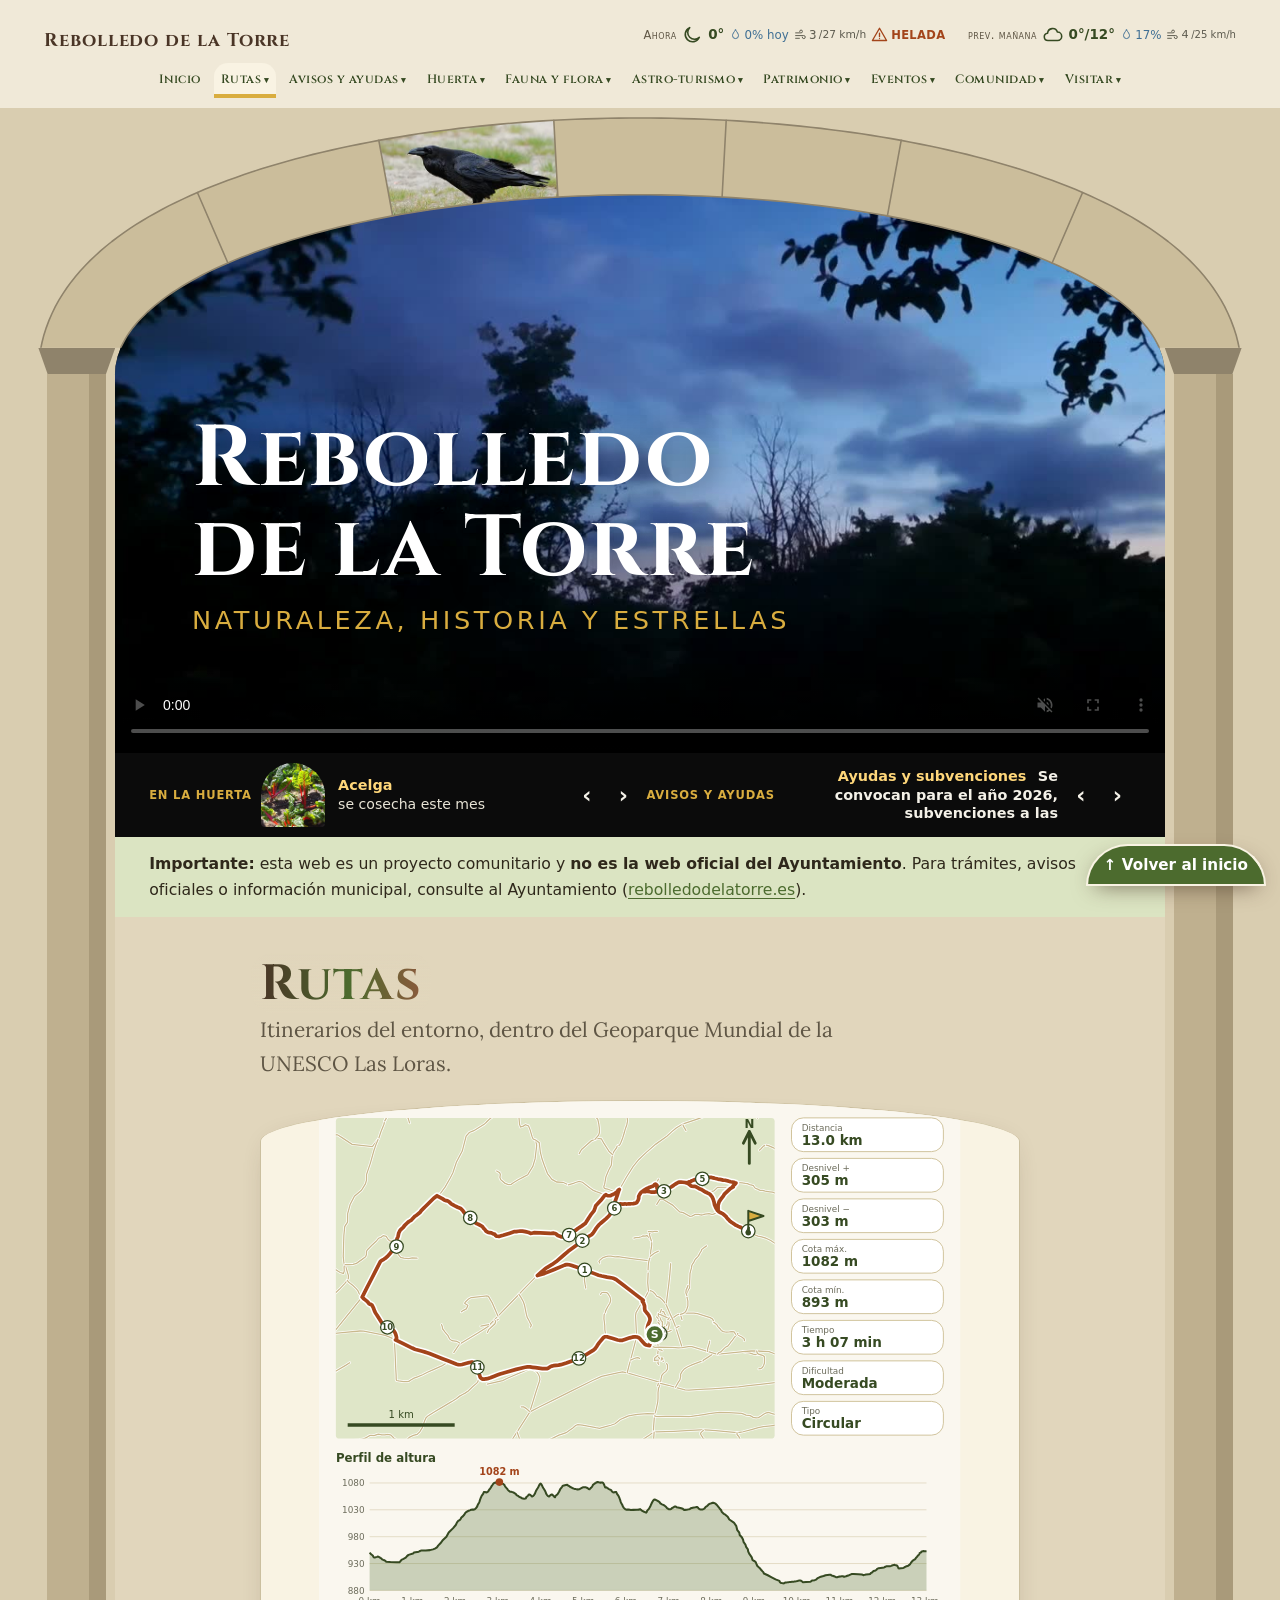
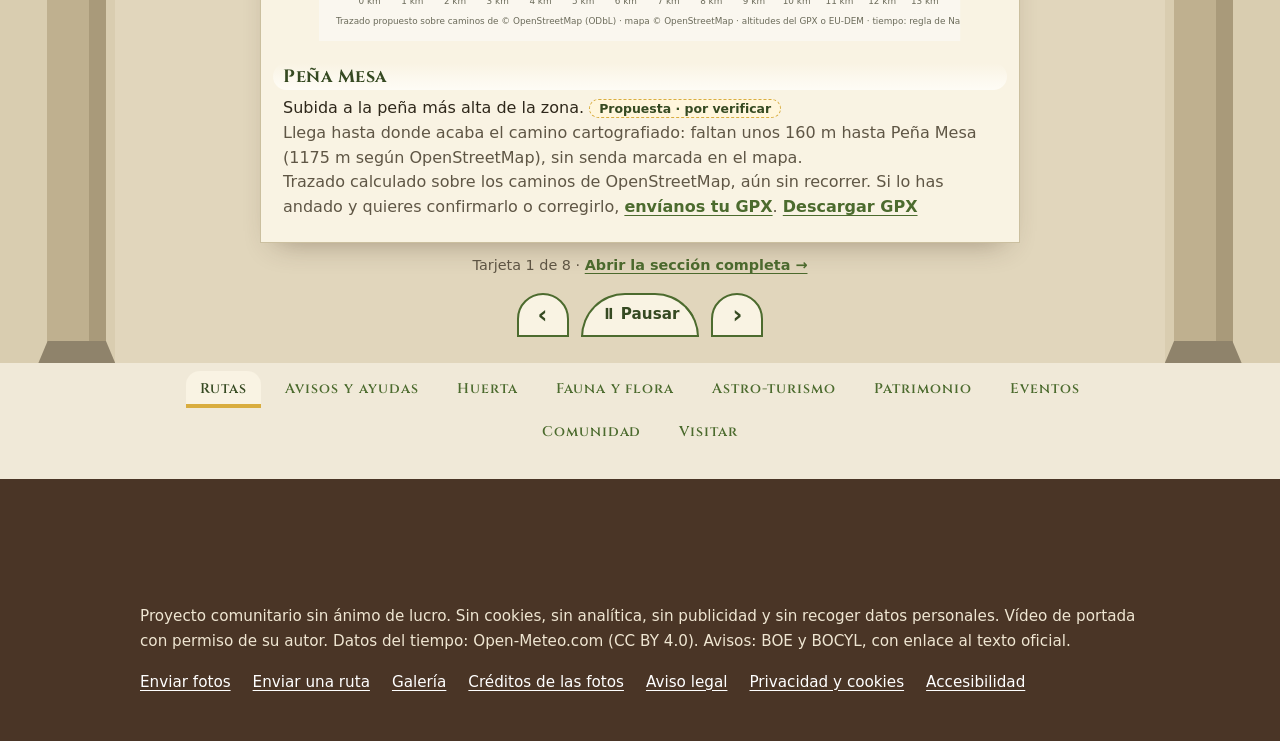
==== index.html @ a40fc3d2 "Gráficos en todas las tarjetas de Visitar (por título, no por posición) Co-Authored-By: Claude Sonne" ====
<!DOCTYPE html>
<html lang="es">
<head>
<meta charset="utf-8">
<meta name="viewport" content="width=device-width, initial-scale=1">
<title>Rebolledo de la Torre · Naturaleza, historia y estrellas</title>
<meta name="description" content="Página comunitaria no oficial sobre Rebolledo de la Torre (Burgos): rutas, cielo nocturno, patrimonio y comunidad.">
<meta name="theme-color" content="#4a3526">
<link rel="stylesheet" href="css/estilo.css">
<link rel="stylesheet" href="css/roble.css">
</head>
<body>
<a class="salto" href="#contenido">Saltar al contenido</a>
<svg class="rama-fondo" viewBox="0 0 120 1000" preserveAspectRatio="none" aria-hidden="true" focusable="false"><path class="tallo" pathLength="1" d="M70 1000C96 930 40 880 66 820S104 720 62 650 28 560 70 480 96 380 56 300 38 210 74 140 80 60 62 0"/><path class="ramita r1" pathLength="1" d="M64 830C40 810 22 812 8 790"/><path class="ramita r2" pathLength="1" d="M70 480C94 462 108 466 118 444"/><path class="ramita r3" pathLength="1" d="M56 300C34 288 22 292 10 270"/><path class="ramita r4" pathLength="1" d="M74 140C94 126 106 132 116 112"/></svg>
<header class="barra">
  <a class="marca" href="#inicio">Rebolledo de la Torre</a><div class="tiempo-cab"><span class="t-ahora" hidden></span><span class="t-manana" hidden></span></div>
  <nav class="navtop" aria-label="Secciones"><a href="#inicio" data-sec="inicio">Inicio</a><details class="menu" name="menu"><summary data-sec="rutas">Rutas</summary><div class="sub"><a class="todo" href="#rutas">Ver toda la sección</a><a href="#rutas-1">Peña Mesa</a><a href="#rutas-2">Cruz de Valdeverano</a><a href="#rutas-3">Mirador del norte</a><a href="#rutas-4">Aporta tu ruta</a><a href="#rutas-5">Las Fuerzas de la Tierra</a><a href="#rutas-6">Las Tuerces y la Horadada</a><a href="#rutas-7">Valdelucio y las Loras</a><a href="#rutas-8">Circuito románico</a></div></details><details class="menu" name="menu"><summary data-sec="avisos">Avisos y ayudas</summary><div class="sub"><a class="todo" href="#avisos">Ver toda la sección</a><a href="#avisos-1">Cómo funciona esta sección</a><a href="#avisos-2">Se convocan para el año 2026, subvenciones a las organizaciones…</a><a href="#avisos-3">Sale a información pública un proyecto de parque eólico «Lindero» en la…</a><a href="#avisos-4">Sale a información pública un proyecto de parque eólico «Castoreño» en…</a><a href="#avisos-5">Sale a información pública un proyecto de línea eléctrica de alta…</a><a href="#avisos-6">Se regula la concesión directa de determinadas subvenciones en el…</a><a href="#avisos-7">Se modifica la Orden AAA/839/2015, de 29 de abril, por la que se…</a><a href="#avisos-8">Se establece el calendario de domingos y días festivos de apertura…</a><a href="#avisos-9">Se publica el Convenio con la Comunidad de Castilla y León, relativo al…</a><a href="#avisos-10">Se convoca para el levantamiento de actas previas a la ocupación de…</a><a href="#avisos-11">Se convoca para el levantamiento de actas previas a la ocupación de…</a><a href="#avisos-12">Se da continuidad al procedimiento y se hace pública la solicitud de…</a><a href="#avisos-13">Se convocan subvenciones, cofinanciadas por el Fondo Social Europeo…</a><a href="#avisos-14">Se aprueba el expediente de Información Pública y definitivamente el…</a></div></details><details class="menu" name="menu"><summary data-sec="huerta">Huerta</summary><div class="sub"><a class="todo" href="#huerta">Ver toda la sección</a><a href="#huerta-1">Este mes en la huerta</a><a href="#huerta-2">El mes que viene en la huerta</a><a href="#huerta-3">Receta del mes</a><a href="#huerta-4">Productos de temporada</a><a href="#huerta-5">Calendario de la huerta</a><a href="#huerta-6">Hortalizas y legumbres</a><a href="#huerta-7">Frutales y árboles de la zona</a><a href="#huerta-8">Aromáticas, medicinales y silvestres</a><a href="#huerta-9">Flores</a><a href="#huerta-10">Setas: temporadas y peligros</a><a href="#huerta-11">Plantas peligrosas</a><a href="#huerta-12">Consejos para la huerta (altitud de la zona: 958 m)</a></div></details><details class="menu" name="menu"><summary data-sec="naturaleza">Fauna y flora</summary><div class="sub"><a class="todo" href="#naturaleza">Ver toda la sección</a><a href="#naturaleza-1">Un territorio, muchos hábitats</a><a href="#naturaleza-2">Aves de los cortados y del cielo</a><a href="#naturaleza-3">Aves del campo, del pueblo y de la noche</a><a href="#naturaleza-4">Calendario de las aves</a><a href="#naturaleza-5">Mamíferos</a><a href="#naturaleza-6">Reptiles y anfibios</a><a href="#naturaleza-7">Insectos y polinizadores</a><a href="#naturaleza-8">Árboles y arbustos</a><a href="#naturaleza-9">Plantas y flores silvestres</a><a href="#naturaleza-10">Mirar sin molestar</a></div></details><details class="menu" name="menu"><summary data-sec="astro">Astro-turismo</summary><div class="sub"><a class="todo" href="#astro">Ver toda la sección</a><a href="#astro-1">Dónde observar desde Rebolledo</a><a href="#astro-2">Orientar el telescopio</a><a href="#astro-3">Orión, el cielo de invierno</a><a href="#astro-4">El Triángulo de Verano</a><a href="#astro-5">El camino del Sol</a><a href="#astro-6">Geoparque Las Loras</a><a href="#astro-7">Observatorios</a><a href="#astro-8">A qué altura mirar</a><a href="#astro-9">Qué sale por dónde</a><a href="#astro-10">Fases de la Luna</a><a href="#astro-11">Lluvias de estrellas</a><a href="#astro-12">Mirar con respeto</a></div></details><details class="menu" name="menu"><summary data-sec="patrimonio">Patrimonio</summary><div class="sub"><a class="todo" href="#patrimonio">Ver toda la sección</a><a href="#patrimonio-1">Iglesia románica</a><a href="#patrimonio-2">La torre-castillo</a><a href="#patrimonio-3">Fiestas del pueblo</a><a href="#patrimonio-4">Costumbres</a></div></details><details class="menu" name="menu"><summary data-sec="eventos">Eventos</summary><div class="sub"><a class="todo" href="#eventos">Ver toda la sección</a><a href="#eventos-1">El eclipse en la plaza</a><a href="#eventos-2">Próximo evento</a></div></details><details class="menu" name="menu"><summary data-sec="comunidad">Comunidad</summary><div class="sub"><a class="todo" href="#comunidad">Ver toda la sección</a><a href="#comunidad-1">Canales de Telegram</a><a href="#comunidad-2">Tus fotos</a><a href="#comunidad-3">Galería</a></div></details><details class="menu" name="menu"><summary data-sec="visitar">Visitar</summary><div class="sub"><a class="todo" href="#visitar">Ver toda la sección</a><a href="#visitar-1">Horario del Teleclub</a><a href="#visitar-2">Horario de visitas a la iglesia</a><a href="#visitar-3">Horario del Ayuntamiento</a><a href="#visitar-4">Transporte a la demanda</a><a href="#visitar-5">Cómo llegar</a><a href="#visitar-6">El tiempo</a><a href="#visitar-7">Contacto</a></div></details></nav>
</header>


<main id="contenido">
  <div class="marco-arco" data-fotos="naturaleza/fotos/buitre-leonado.jpg|naturaleza/fotos/buitre-negro.jpg|naturaleza/fotos/alimoche.jpg|naturaleza/fotos/aguila-real.jpg|naturaleza/fotos/halcon-peregrino.jpg|naturaleza/fotos/cernicalo-vulgar.jpg|naturaleza/fotos/milano-real.jpg|naturaleza/fotos/aguilucho-cenizo.jpg|naturaleza/fotos/cuervo.jpg|naturaleza/fotos/chova-piquirroja.jpg|naturaleza/fotos/grajilla.jpg|naturaleza/fotos/corneja-negra.jpg|naturaleza/fotos/urraca.jpg|naturaleza/fotos/arrendajo.jpg|naturaleza/fotos/cigue-a-blanca.jpg|naturaleza/fotos/golondrina-comun.jpg|naturaleza/fotos/avion-roquero.jpg|naturaleza/fotos/vencejo-comun.jpg|naturaleza/fotos/abubilla.jpg|naturaleza/fotos/perdiz-roja.jpg|naturaleza/fotos/codorniz-comun.jpg|naturaleza/fotos/alondra-comun.jpg|naturaleza/fotos/calandria.jpg|naturaleza/fotos/triguero.jpg|naturaleza/fotos/roquero-solitario.jpg|naturaleza/fotos/mochuelo-comun.jpg|naturaleza/fotos/lechuza-comun.jpg|naturaleza/fotos/buho-real.jpg|naturaleza/fotos/pito-real.jpg|naturaleza/fotos/petirrojo.jpg|naturaleza/fotos/corzo.jpg|naturaleza/fotos/jabali.jpg|naturaleza/fotos/zorro.jpg|naturaleza/fotos/lobo.jpg|naturaleza/fotos/liebre-iberica.jpg|naturaleza/fotos/conejo.jpg|naturaleza/fotos/tejon.jpg|naturaleza/fotos/gardu-a.jpg|naturaleza/fotos/gineta.jpg|naturaleza/fotos/gato-montes.jpg|naturaleza/fotos/erizo-europeo.jpg|naturaleza/fotos/murcielagos.jpg|naturaleza/fotos/lagarto-ocelado.jpg|naturaleza/fotos/lagartija-iberica.jpg|naturaleza/fotos/culebra-bastarda.jpg|naturaleza/fotos/culebra-de-collar.jpg|naturaleza/fotos/vibora-aspid.jpg|naturaleza/fotos/sapo-comun.jpg|naturaleza/fotos/rana-comun.jpg|naturaleza/fotos/triton-jaspeado.jpg|naturaleza/fotos/quejigo.jpg|naturaleza/fotos/roble-melojo.jpg|naturaleza/fotos/coscoja.jpg|naturaleza/fotos/encina.jpg|naturaleza/fotos/enebro.jpg|naturaleza/fotos/espino-albar.jpg|naturaleza/fotos/endrino.jpg|naturaleza/fotos/rosal-silvestre.jpg|naturaleza/fotos/chopo-y-sauce.jpg|naturaleza/fotos/brezo-y-tomillo.jpg|naturaleza/fotos/narcisos.jpg|naturaleza/fotos/orquideas-silvestres.jpg|naturaleza/fotos/amapolas-acianos-y-margaritas.jpg|naturaleza/fotos/tomillo-cantueso-y-espliego.jpg|naturaleza/fotos/setas.jpg|naturaleza/fotos/abejorros-y-abejas-silvestres.jpg|naturaleza/fotos/mariposas-diurnas.jpg|naturaleza/fotos/luciernagas.jpg|naturaleza/fotos/libelulas-y-caballitos-del-diablo.jpg|naturaleza/fotos/escarabajos-peloteros.jpg|naturaleza/fotos/saltamontes-y-grillos.jpg">
    <div class="pilar" aria-hidden="true"></div>
    <div class="centro">
      <section class="portada" id="inicio">
        <video autoplay muted loop playsinline controls preload="auto" poster="media/cielo-nocturno.jpg" aria-label="Cielo nocturno sobre Rebolledo de la Torre (vídeo sin sonido)">
          <source src="media/cielo-nocturno.mp4" type="video/mp4">
        </video>
        <div class="portada-texto">
          <h1>Rebolledo de la Torre</h1>
          <p>Naturaleza, historia y estrellas</p>
        </div>
      </section>
      <div class="cintas"><div class="cinta cinta2" data-ms="21000" role="region" aria-label="Lo que toca en la huerta"><a class="cinta-etq" href="#huerta">En la huerta</a><div class="cinta-pista"><a class="cinta-item activo" href="#huerta-esp-acelga"><img src="huerta/fotos/acelga.jpg" alt="" width="64" height="64" loading="lazy"><span class="cinta-txt"><strong>Acelga</strong><span>se cosecha este mes</span></span></a><a class="cinta-item" href="#huerta-esp-alcachofa"><img src="huerta/fotos/alcachofa.jpg" alt="" width="64" height="64" loading="lazy"><span class="cinta-txt"><strong>Alcachofa</strong><span>se cosecha este mes</span></span></a><a class="cinta-item" href="#huerta-esp-apio"><img src="huerta/fotos/apio.jpg" alt="" width="64" height="64" loading="lazy"><span class="cinta-txt"><strong>Apio</strong><span>se cosecha este mes</span></span></a><a class="cinta-item" href="#huerta-esp-kale"><img src="huerta/fotos/kale.jpg" alt="" width="64" height="64" loading="lazy"><span class="cinta-txt"><strong>Berza / kale</strong><span>se cosecha este mes</span></span></a><a class="cinta-item" href="#huerta-esp-borraja"><img src="huerta/fotos/borraja.jpg" alt="" width="64" height="64" loading="lazy"><span class="cinta-txt"><strong>Borraja</strong><span>se cosecha este mes</span></span></a><a class="cinta-item" href="#huerta-esp-brocoli"><img src="huerta/fotos/brocoli.jpg" alt="" width="64" height="64" loading="lazy"><span class="cinta-txt"><strong>Brócoli</strong><span>se cosecha este mes</span></span></a><a class="cinta-item" href="#huerta-esp-canonigo"><img src="huerta/fotos/canonigo.jpg" alt="" width="64" height="64" loading="lazy"><span class="cinta-txt"><strong>Canónigo</strong><span>se cosecha este mes</span></span></a><a class="cinta-item" href="#huerta-esp-cardo"><img src="huerta/fotos/cardo.jpg" alt="" width="64" height="64" loading="lazy"><span class="cinta-txt"><strong>Cardo</strong><span>se cosecha este mes</span></span></a><a class="cinta-item" href="#huerta-esp-chirivia"><img src="huerta/fotos/chirivia.jpg" alt="" width="64" height="64" loading="lazy"><span class="cinta-txt"><strong>Chirivía</strong><span>se cosecha este mes</span></span></a><a class="cinta-item" href="#huerta-esp-col"><img src="huerta/fotos/col.jpg" alt="" width="64" height="64" loading="lazy"><span class="cinta-txt"><strong>Col / repollo</strong><span>se cosecha este mes</span></span></a><a class="cinta-item" href="#huerta-esp-bruselas"><img src="huerta/fotos/bruselas.jpg" alt="" width="64" height="64" loading="lazy"><span class="cinta-txt"><strong>Col de Bruselas</strong><span>se cosecha este mes</span></span></a><a class="cinta-item" href="#huerta-esp-coliflor"><img src="huerta/fotos/coliflor.jpg" alt="" width="64" height="64" loading="lazy"><span class="cinta-txt"><strong>Coliflor</strong><span>se cosecha este mes</span></span></a><a class="cinta-item" href="#huerta-esp-escarola"><img src="huerta/fotos/escarola.jpg" alt="" width="64" height="64" loading="lazy"><span class="cinta-txt"><strong>Escarola</strong><span>se cosecha este mes</span></span></a><a class="cinta-item" href="#huerta-esp-espinaca"><img src="huerta/fotos/espinaca.jpg" alt="" width="64" height="64" loading="lazy"><span class="cinta-txt"><strong>Espinaca</strong><span>se cosecha este mes</span></span></a></div><button type="button" class="cinta-b" data-d="-1" aria-label="Anterior">‹</button><button type="button" class="cinta-b" data-d="1" aria-label="Siguiente">›</button></div><div class="cinta" role="region" aria-label="Últimos avisos y ayudas"><a class="cinta-etq" href="#avisos">Avisos y ayudas</a><div class="cinta-pista"><a class="cinta-item activo" href="#avisos-2"><span class="cinta-cat">Ayudas y subvenciones</span> Se convocan para el año 2026, subvenciones a las organizaciones profesionales agrarias más representativas en la Comunidad de Castilla y León</a><a class="cinta-item" href="#avisos-3"><span class="cinta-cat">Energía y grandes obras</span> Sale a información pública un proyecto de parque eólico «Lindero» en la zona de Cayuela</a><a class="cinta-item" href="#avisos-4"><span class="cinta-cat">Energía y grandes obras</span> Sale a información pública un proyecto de parque eólico «Castoreño» en la zona de Melgar de Fernamental y Padilla de Abajo</a><a class="cinta-item" href="#avisos-5"><span class="cinta-cat">Energía y grandes obras</span> Sale a información pública un proyecto de línea eléctrica de alta tensión de 400 kv y sus subestaciones eléctricas en la zona de Burgos</a><a class="cinta-item" href="#avisos-6"><span class="cinta-cat">Ayudas y subvenciones</span> Se regula la concesión directa de determinadas subvenciones en el ámbito de la transición ecológica y el reto demográfico para el ejercicio…</a><a class="cinta-item" href="#avisos-7"><span class="cinta-cat">Ayudas y subvenciones</span> Se modifica la Orden AAA/839/2015, de 29 de abril, por la que se establecen las bases reguladoras de la concesión de Premios de Excelencia a la…</a><a class="cinta-item" href="#avisos-8"><span class="cinta-cat">Trabajo y formación</span> Se establece el calendario de domingos y días festivos de apertura autorizada para los establecimientos comerciales en la Comunidad de Castilla y…</a><a class="cinta-item" href="#avisos-9"><span class="cinta-cat">Trabajo y formación</span> Se publica el Convenio con la Comunidad de Castilla y León, relativo al establecimiento de un marco general de colaboración para la realización de la…</a><a class="cinta-item" href="#avisos-10"><span class="cinta-cat">Energía y grandes obras</span> Se convoca para el levantamiento de actas previas a la ocupación de bienes y derechos afectados por las modificaciones en la línea subterránea 132 kV…</a><a class="cinta-item" href="#avisos-11"><span class="cinta-cat">Energía y grandes obras</span> Se convoca para el levantamiento de actas previas a la ocupación de bienes y derechos afectados por las modificaciones en la línea subterránea 132 kV…</a></div><button type="button" class="cinta-b" data-d="-1" aria-label="Aviso anterior">‹</button><button type="button" class="cinta-b" data-d="1" aria-label="Aviso siguiente">›</button></div></div>
      <p class="aviso"><strong>Importante:</strong> esta web es un proyecto comunitario y <strong>no es la web oficial del Ayuntamiento</strong>. Para trámites, avisos oficiales o información municipal, consulte al Ayuntamiento (<a href="https://www.rebolledodelatorre.es" rel="noopener">rebolledodelatorre.es</a>).</p>
      <section id="carrusel" class="carrusel" aria-roledescription="carrusel" aria-label="Secciones del portal">
        <div class="caja" data-par="0">
          <div class="diap" aria-live="off"></div>
          <div class="controles">
            <button type="button" class="flecha" data-dir="-1" aria-label="Anterior">‹</button>
            <button type="button" class="pausa" aria-pressed="false">⏸ Pausar</button>
            <button type="button" class="flecha" data-dir="1" aria-label="Siguiente">›</button>
          </div>
        </div>
      </section>
    </div>
    <div class="pilar" aria-hidden="true"></div>
  </div>
  <nav class="tabs" aria-label="Secciones"><a href="#rutas" data-sec="rutas">Rutas</a><a href="#avisos" data-sec="avisos">Avisos y ayudas</a><a href="#huerta" data-sec="huerta">Huerta</a><a href="#naturaleza" data-sec="naturaleza">Fauna y flora</a><a href="#astro" data-sec="astro">Astro-turismo</a><a href="#patrimonio" data-sec="patrimonio">Patrimonio</a><a href="#eventos" data-sec="eventos">Eventos</a><a href="#comunidad" data-sec="comunidad">Comunidad</a><a href="#visitar" data-sec="visitar">Visitar</a></nav>

  <div id="almacen">
  <section class="banda b0 sec" id="rutas" data-nombre="Rutas" data-lead="Itinerarios del entorno, dentro del Geoparque Mundial de la UNESCO Las Loras." aria-labelledby="h-rutas">
    <div class="envoltorio">
      <div class="titulo"><h2 id="h-rutas">Rutas</h2></div>
      <p class="lead">Itinerarios del entorno, dentro del Geoparque Mundial de la UNESCO Las Loras.</p>
      <div class="rejilla">
      <article class="tarjeta ancha" id="rutas-1"><div class="figuras una ficha"><svg viewBox="0 0 760 640" role="img" aria-label="Ficha de la ruta Peña Mesa: plano con el trazado, perfil de altura y datos; 13.0 kilómetros, 305 metros de subida, dificultad moderada" focusable="false" ><title>Ficha de la ruta Peña Mesa: plano con el trazado, perfil de altura y datos; 13.0 kilómetros, 305 metros de subida, dificultad moderada</title><rect width="760" height="640" fill="#faf7ef"/><rect x="20" y="20" width="520" height="380" rx="4" fill="#dfe6c8"/><clipPath id="clpena-mesa"><rect x="20" y="20" width="520" height="380"/></clipPath><g clip-path="url(#clpena-mesa)"><polyline points="652.2,6.5 654.2,10.6 658.6,17.4 661.4,20.7 664.4,23.2 669.5,25.7 672.1,28.1 675.8,29.5 679.9,30.2 683.3,30.1 692.6,29.7 697.4,29.8 703.5,31.9 708.3,34.2 712.8,34.9 720.1,36.0 723.3,37.2 726.1,40.0 728.3,41.3 731.1,42.8 733.0,44.4 734.7,44.5 736.9,42.8 739.6,42.8 744.4,42.7 748.6,42.9 756.4,44.1 762.0,44.6 765.2,44.6 768.8,43.7 771.3,43.5 774.3,42.8 777.7,41.8 780.2,40.4 783.5,40.0 787.4,40.4 790.7,40.1 793.1,38.9 797.6,35.3 801.3,33.4 803.1,33.1 804.7,33.2 810.6,34.3 815.8,36.5 819.9,37.0 824.3,38.7 827.6,41.1 830.1,43.9 832.5,48.3 834.9,52.8 838.4,56.5" fill="none" stroke="#fff" stroke-width="3.2" stroke-linecap="round"/><polyline points="652.2,6.5 654.2,10.6 658.6,17.4 661.4,20.7 664.4,23.2 669.5,25.7 672.1,28.1 675.8,29.5 679.9,30.2 683.3,30.1 692.6,29.7 697.4,29.8 703.5,31.9 708.3,34.2 712.8,34.9 720.1,36.0 723.3,37.2 726.1,40.0 728.3,41.3 731.1,42.8 733.0,44.4 734.7,44.5 736.9,42.8 739.6,42.8 744.4,42.7 748.6,42.9 756.4,44.1 762.0,44.6 765.2,44.6 768.8,43.7 771.3,43.5 774.3,42.8 777.7,41.8 780.2,40.4 783.5,40.0 787.4,40.4 790.7,40.1 793.1,38.9 797.6,35.3 801.3,33.4 803.1,33.1 804.7,33.2 810.6,34.3 815.8,36.5 819.9,37.0 824.3,38.7 827.6,41.1 830.1,43.9 832.5,48.3 834.9,52.8 838.4,56.5" fill="none" stroke="#c9b98d" stroke-width="1.5" stroke-linecap="round"/><polyline points="556.5,-37.1 542.3,-21.7 533.9,-12.9 531.5,-10.1 529.2,-7.2 525.5,-4.3 521.5,-3.5 517.2,-2.8 509.9,0.2 504.4,1.3 496.6,5.3 493.3,8.1 490.6,10.1 487.2,11.1 482.8,11.6 479.8,10.8 476.9,9.5 474.2,10.5 466.1,14.3 451.0,20.5 431.7,27.1 429.2,28.4 423.4,31.9 417.9,36.6 412.3,41.8 399.2,51.1 387.6,61.2 379.1,69.3 372.2,77.9 364.3,90.4 359.8,98.4 355.9,104.9 353.3,112.1 347.2,129.7 344.8,134.5 340.0,139.8 333.5,145.3 330.2,148.7 325.4,155.9 323.0,158.5 318.0,161.4 312.2,165.6 295.3,178.1 281.2,190.3 270.6,197.2 263.1,203.3 256.9,208.5 243.1,222.6 228.0,238.5 212.1,254.9 207.7,259.4 200.3,267.3 188.8,274.7 167.4,287.7 165.8,289.2 159.7,298.1" fill="none" stroke="#fff" stroke-width="3.2" stroke-linecap="round"/><polyline points="556.5,-37.1 542.3,-21.7 533.9,-12.9 531.5,-10.1 529.2,-7.2 525.5,-4.3 521.5,-3.5 517.2,-2.8 509.9,0.2 504.4,1.3 496.6,5.3 493.3,8.1 490.6,10.1 487.2,11.1 482.8,11.6 479.8,10.8 476.9,9.5 474.2,10.5 466.1,14.3 451.0,20.5 431.7,27.1 429.2,28.4 423.4,31.9 417.9,36.6 412.3,41.8 399.2,51.1 387.6,61.2 379.1,69.3 372.2,77.9 364.3,90.4 359.8,98.4 355.9,104.9 353.3,112.1 347.2,129.7 344.8,134.5 340.0,139.8 333.5,145.3 330.2,148.7 325.4,155.9 323.0,158.5 318.0,161.4 312.2,165.6 295.3,178.1 281.2,190.3 270.6,197.2 263.1,203.3 256.9,208.5 243.1,222.6 228.0,238.5 212.1,254.9 207.7,259.4 200.3,267.3 188.8,274.7 167.4,287.7 165.8,289.2 159.7,298.1" fill="none" stroke="#c9b98d" stroke-width="1.5" stroke-linecap="round"/><polyline points="258.8,206.9 278.7,199.7 293.1,194.0 296.4,194.1 312.0,199.2 327.2,204.8 335.1,207.4 347.7,209.8 351.3,211.2 359.4,217.1 384.2,236.2" fill="none" stroke="#fff" stroke-width="3.2" stroke-linecap="round"/><polyline points="258.8,206.9 278.7,199.7 293.1,194.0 296.4,194.1 312.0,199.2 327.2,204.8 335.1,207.4 347.7,209.8 351.3,211.2 359.4,217.1 384.2,236.2" fill="none" stroke="#c9b98d" stroke-width="1.5" stroke-linecap="round"/><polyline points="405.0,333.1 404.6,334.7 403.8,336.9 402.3,341.0 401.8,345.8 401.8,352.6 401.5,356.5 399.6,365.4 398.1,370.9 397.6,373.9" fill="none" stroke="#fff" stroke-width="3.2" stroke-linecap="round"/><polyline points="405.0,333.1 404.6,334.7 403.8,336.9 402.3,341.0 401.8,345.8 401.8,352.6 401.5,356.5 399.6,365.4 398.1,370.9 397.6,373.9" fill="none" stroke="#c9b98d" stroke-width="1.5" stroke-linecap="round"/><polyline points="585.7,-30.4 590.9,-24.5" fill="none" stroke="#fff" stroke-width="3.2" stroke-linecap="round"/><polyline points="585.7,-30.4 590.9,-24.5" fill="none" stroke="#c9b98d" stroke-width="1.5" stroke-linecap="round"/><polyline points="648.2,-2.6 649.8,-0.1 651.7,2.2 652.2,5.4" fill="none" stroke="#fff" stroke-width="3.2" stroke-linecap="round"/><polyline points="648.2,-2.6 649.8,-0.1 651.7,2.2 652.2,5.4" fill="none" stroke="#c9b98d" stroke-width="1.5" stroke-linecap="round"/><polyline points="635.5,2.6" fill="none" stroke="#fff" stroke-width="3.2" stroke-linecap="round"/><polyline points="635.5,2.6" fill="none" stroke="#c9b98d" stroke-width="1.5" stroke-linecap="round"/><polyline points="384.2,286.1 387.3,281.6 389.6,275.9 389.4,271.4 389.3,268.0 390.3,264.8" fill="none" stroke="#fff" stroke-width="3.2" stroke-linecap="round"/><polyline points="384.2,286.1 387.3,281.6 389.6,275.9 389.4,271.4 389.3,268.0 390.3,264.8" fill="none" stroke="#c9b98d" stroke-width="1.5" stroke-linecap="round"/><polyline points="640.6,-2.9 645.1,-2.8 648.2,-2.6 648.7,-8.3" fill="none" stroke="#fff" stroke-width="3.2" stroke-linecap="round"/><polyline points="640.6,-2.9 645.1,-2.8 648.2,-2.6 648.7,-8.3" fill="none" stroke="#c9b98d" stroke-width="1.5" stroke-linecap="round"/><polyline points="402.7,312.1 401.6,310.7 402.3,307.1" fill="none" stroke="#fff" stroke-width="3.2" stroke-linecap="round"/><polyline points="402.7,312.1 401.6,310.7 402.3,307.1" fill="none" stroke="#c9b98d" stroke-width="1.5" stroke-linecap="round"/><polyline points="430.2,258.9 428.3,252.9 425.8,252.8 423.0,254.6 418.7,257.6 414.9,260.0 414.4,263.4 411.9,266.2 409.5,268.9 407.1,271.6 404.4,275.8 401.9,279.5 400.6,282.9 402.2,291.8 402.3,294.2 401.5,298.7 402.2,303.3 403.8,305.9 405.5,307.0 408.3,308.5" fill="none" stroke="#fff" stroke-width="3.2" stroke-linecap="round"/><polyline points="430.2,258.9 428.3,252.9 425.8,252.8 423.0,254.6 418.7,257.6 414.9,260.0 414.4,263.4 411.9,266.2 409.5,268.9 407.1,271.6 404.4,275.8 401.9,279.5 400.6,282.9 402.2,291.8 402.3,294.2 401.5,298.7 402.2,303.3 403.8,305.9 405.5,307.0 408.3,308.5" fill="none" stroke="#c9b98d" stroke-width="1.5" stroke-linecap="round"/><polyline points="656.8,6.5 652.3,2.2" fill="none" stroke="#fff" stroke-width="3.2" stroke-linecap="round"/><polyline points="656.8,6.5 652.3,2.2" fill="none" stroke="#c9b98d" stroke-width="1.5" stroke-linecap="round"/><polyline points="413.1,256.9 413.5,259.2 413.1,263.5 411.9,266.2" fill="none" stroke="#fff" stroke-width="3.2" stroke-linecap="round"/><polyline points="413.1,256.9 413.5,259.2 413.1,263.5 411.9,266.2" fill="none" stroke="#c9b98d" stroke-width="1.5" stroke-linecap="round"/><polyline points="651.6,-24.6 652.1,-20.8 651.4,-18.9 650.7,-16.2 650.4,-14.1 649.8,-11.4" fill="none" stroke="#fff" stroke-width="3.2" stroke-linecap="round"/><polyline points="651.6,-24.6 652.1,-20.8 651.4,-18.9 650.7,-16.2 650.4,-14.1 649.8,-11.4" fill="none" stroke="#c9b98d" stroke-width="1.5" stroke-linecap="round"/><polyline points="522.0,58.3 523.9,56.5 526.9,53.5 528.5,52.7 530.2,52.4" fill="none" stroke="#fff" stroke-width="3.2" stroke-linecap="round"/><polyline points="522.0,58.3 523.9,56.5 526.9,53.5 528.5,52.7 530.2,52.4" fill="none" stroke="#c9b98d" stroke-width="1.5" stroke-linecap="round"/><polyline points="402.3,307.1 397.6,307.3 397.9,304.6 401.6,301.5" fill="none" stroke="#fff" stroke-width="3.2" stroke-linecap="round"/><polyline points="402.3,307.1 397.6,307.3 397.9,304.6 401.6,301.5" fill="none" stroke="#c9b98d" stroke-width="1.5" stroke-linecap="round"/><polyline points="403.7,277.1 412.0,274.0 413.3,272.1 415.0,265.5 414.7,261.8" fill="none" stroke="#fff" stroke-width="3.2" stroke-linecap="round"/><polyline points="403.7,277.1 412.0,274.0 413.3,272.1 415.0,265.5 414.7,261.8" fill="none" stroke="#c9b98d" stroke-width="1.5" stroke-linecap="round"/><polyline points="398.6,282.6 396.2,280.3 397.2,277.8 400.1,278.3" fill="none" stroke="#fff" stroke-width="3.2" stroke-linecap="round"/><polyline points="398.6,282.6 396.2,280.3 397.2,277.8 400.1,278.3" fill="none" stroke="#c9b98d" stroke-width="1.5" stroke-linecap="round"/><polyline points="391.8,289.9 392.7,286.0 393.5,284.4 397.2,283.3 399.1,282.3" fill="none" stroke="#fff" stroke-width="3.2" stroke-linecap="round"/><polyline points="391.8,289.9 392.7,286.0 393.5,284.4 397.2,283.3 399.1,282.3" fill="none" stroke="#c9b98d" stroke-width="1.5" stroke-linecap="round"/><polyline points="672.7,862.9 665.2,858.0 659.4,852.9 649.9,841.2 646.1,836.5 633.5,826.5 626.7,822.7 617.1,816.7 613.5,813.8 609.5,807.3 607.1,804.2 597.5,796.7 590.1,793.9 583.5,791.2 571.9,775.0 569.0,770.7 562.6,753.4 560.3,749.7 547.5,737.9 540.1,729.0 516.1,704.3 502.3,690.6 494.3,683.2 483.8,676.7 473.9,671.0 466.9,662.6 449.9,642.9 447.7,639.3 444.6,632.6 438.4,619.0 430.1,600.7 412.0,561.2 394.4,530.5 387.1,517.6 381.3,510.5 372.9,504.3 366.8,501.5 359.1,499.1 349.4,497.9 342.5,496.5 332.2,491.9 330.5,490.0 321.4,480.0 320.3,475.6 318.4,464.6 317.6,460.1 316.7,457.0" fill="none" stroke="#fff" stroke-width="3.2" stroke-linecap="round"/><polyline points="672.7,862.9 665.2,858.0 659.4,852.9 649.9,841.2 646.1,836.5 633.5,826.5 626.7,822.7 617.1,816.7 613.5,813.8 609.5,807.3 607.1,804.2 597.5,796.7 590.1,793.9 583.5,791.2 571.9,775.0 569.0,770.7 562.6,753.4 560.3,749.7 547.5,737.9 540.1,729.0 516.1,704.3 502.3,690.6 494.3,683.2 483.8,676.7 473.9,671.0 466.9,662.6 449.9,642.9 447.7,639.3 444.6,632.6 438.4,619.0 430.1,600.7 412.0,561.2 394.4,530.5 387.1,517.6 381.3,510.5 372.9,504.3 366.8,501.5 359.1,499.1 349.4,497.9 342.5,496.5 332.2,491.9 330.5,490.0 321.4,480.0 320.3,475.6 318.4,464.6 317.6,460.1 316.7,457.0" fill="none" stroke="#c9b98d" stroke-width="1.5" stroke-linecap="round"/><polyline points="432.4,251.5 444.3,251.3 448.6,252.0 463.6,256.8 466.0,258.0 467.3,259.9 468.0,263.5" fill="none" stroke="#fff" stroke-width="3.2" stroke-linecap="round"/><polyline points="432.4,251.5 444.3,251.3 448.6,252.0 463.6,256.8 466.0,258.0 467.3,259.9 468.0,263.5" fill="none" stroke="#c9b98d" stroke-width="1.5" stroke-linecap="round"/><polyline points="428.3,252.9 431.1,252.1 433.5,250.7 434.8,249.0 436.2,246.0 437.2,242.9 437.2,237.0 436.1,232.6 435.9,229.1" fill="none" stroke="#fff" stroke-width="3.2" stroke-linecap="round"/><polyline points="428.3,252.9 431.1,252.1 433.5,250.7 434.8,249.0 436.2,246.0 437.2,242.9 437.2,237.0 436.1,232.6 435.9,229.1" fill="none" stroke="#c9b98d" stroke-width="1.5" stroke-linecap="round"/><polyline points="397.4,375.3" fill="none" stroke="#fff" stroke-width="3.2" stroke-linecap="round"/><polyline points="397.4,375.3" fill="none" stroke="#c9b98d" stroke-width="1.5" stroke-linecap="round"/><polyline points="256.4,317.6" fill="none" stroke="#fff" stroke-width="3.2" stroke-linecap="round"/><polyline points="256.4,317.6" fill="none" stroke="#c9b98d" stroke-width="1.5" stroke-linecap="round"/><polyline points="256.4,318.9" fill="none" stroke="#fff" stroke-width="3.2" stroke-linecap="round"/><polyline points="256.4,318.9" fill="none" stroke="#c9b98d" stroke-width="1.5" stroke-linecap="round"/><polyline points="248.5,429.6" fill="none" stroke="#fff" stroke-width="3.2" stroke-linecap="round"/><polyline points="248.5,429.6" fill="none" stroke="#c9b98d" stroke-width="1.5" stroke-linecap="round"/><polyline points="299.7,544.2 301.9,541.3 301.9,535.1 302.4,532.2 303.0,528.1 303.6,526.0 305.6,523.6 307.0,521.5" fill="none" stroke="#fff" stroke-width="3.2" stroke-linecap="round"/><polyline points="299.7,544.2 301.9,541.3 301.9,535.1 302.4,532.2 303.0,528.1 303.6,526.0 305.6,523.6 307.0,521.5" fill="none" stroke="#c9b98d" stroke-width="1.5" stroke-linecap="round"/><polyline points="307.0,521.5 308.7,518.4 310.4,515.9 312.7,511.8 314.0,510.2 319.7,503.9 323.8,499.8 327.5,497.5 329.2,495.3 330.5,491.6" fill="none" stroke="#fff" stroke-width="3.2" stroke-linecap="round"/><polyline points="307.0,521.5 308.7,518.4 310.4,515.9 312.7,511.8 314.0,510.2 319.7,503.9 323.8,499.8 327.5,497.5 329.2,495.3 330.5,491.6" fill="none" stroke="#c9b98d" stroke-width="1.5" stroke-linecap="round"/><polyline points="345.4,497.5 348.5,503.6 353.3,514.3 354.6,517.4 355.2,519.8 355.1,524.9 355.0,532.8 355.0,534.9 355.9,540.7 357.4,549.4 357.9,552.0 360.1,555.2 367.7,563.3 376.3,572.9 380.1,576.0 384.3,578.0 385.9,579.5" fill="none" stroke="#fff" stroke-width="3.2" stroke-linecap="round"/><polyline points="345.4,497.5 348.5,503.6 353.3,514.3 354.6,517.4 355.2,519.8 355.1,524.9 355.0,532.8 355.0,534.9 355.9,540.7 357.4,549.4 357.9,552.0 360.1,555.2 367.7,563.3 376.3,572.9 380.1,576.0 384.3,578.0 385.9,579.5" fill="none" stroke="#c9b98d" stroke-width="1.5" stroke-linecap="round"/><polyline points="340.7,609.7 341.9,607.9 342.4,605.9 341.7,604.1 340.9,601.4 341.1,598.0 341.8,595.6 342.3,591.4 343.3,588.4 344.5,586.3 344.7,582.2 344.2,580.2 343.9,578.4 344.5,575.6 345.3,572.9 345.6,569.2 346.0,564.8 345.3,562.0 343.4,558.2 342.7,553.5 342.9,549.0 343.8,545.2 346.8,542.0 349.4,540.7 350.6,539.3 352.9,535.2 354.4,533.5" fill="none" stroke="#fff" stroke-width="3.2" stroke-linecap="round"/><polyline points="340.7,609.7 341.9,607.9 342.4,605.9 341.7,604.1 340.9,601.4 341.1,598.0 341.8,595.6 342.3,591.4 343.3,588.4 344.5,586.3 344.7,582.2 344.2,580.2 343.9,578.4 344.5,575.6 345.3,572.9 345.6,569.2 346.0,564.8 345.3,562.0 343.4,558.2 342.7,553.5 342.9,549.0 343.8,545.2 346.8,542.0 349.4,540.7 350.6,539.3 352.9,535.2 354.4,533.5" fill="none" stroke="#c9b98d" stroke-width="1.5" stroke-linecap="round"/><polyline points="310.4,515.9 311.7,519.8 320.5,532.2 323.1,535.8 324.7,541.0 323.5,543.8 321.3,545.5 318.4,546.9 314.0,545.4 308.8,545.5 303.2,544.5 299.7,544.2 295.2,545.5 290.8,545.8 286.3,547.1 285.3,549.6 287.9,553.0 291.0,554.8 293.8,557.1 298.0,559.6 299.9,561.2 302.3,564.4 303.4,566.2 305.6,569.3 307.6,570.9 309.4,571.9 312.5,572.3 316.2,573.2 321.1,575.0 323.3,575.8 326.3,576.0 329.8,577.1 332.3,577.5 336.9,577.8" fill="none" stroke="#fff" stroke-width="3.2" stroke-linecap="round"/><polyline points="310.4,515.9 311.7,519.8 320.5,532.2 323.1,535.8 324.7,541.0 323.5,543.8 321.3,545.5 318.4,546.9 314.0,545.4 308.8,545.5 303.2,544.5 299.7,544.2 295.2,545.5 290.8,545.8 286.3,547.1 285.3,549.6 287.9,553.0 291.0,554.8 293.8,557.1 298.0,559.6 299.9,561.2 302.3,564.4 303.4,566.2 305.6,569.3 307.6,570.9 309.4,571.9 312.5,572.3 316.2,573.2 321.1,575.0 323.3,575.8 326.3,576.0 329.8,577.1 332.3,577.5 336.9,577.8" fill="none" stroke="#c9b98d" stroke-width="1.5" stroke-linecap="round"/><polyline points="-203.1,221.6 -199.7,218.2 -196.2,214.6 -191.4,209.2 -186.8,205.7 -182.4,203.4 -177.9,199.6 -174.1,197.6 -170.5,196.5 -168.5,194.7 -165.3,190.3 -164.3,187.9 -164.4,184.8 -164.2,180.5 -163.1,176.7 -161.5,174.5 -159.6,172.5 -159.8,170.4 -160.8,167.1 -161.2,162.1 -161.1,156.6 -161.6,154.3 -163.0,151.5 -163.0,149.1 -163.8,146.7 -165.0,143.6 -165.4,140.9 -164.8,139.3 -160.1,136.8 -156.7,134.4 -154.0,134.1 -150.6,133.7 -148.5,132.3 -148.5,130.2 -150.0,127.3 -150.9,124.7 -150.3,122.5 -147.8,120.7 -144.4,120.1 -140.1,119.2 -137.5,118.0 -135.9,115.1 -134.0,112.7 -131.0,111.8 -124.4,112.2 -121.0,111.4 -117.3,109.0 -114.6,105.9 -111.1,103.5 -105.4,100.7 -102.6,100.2 -99.1,101.8 -96.7,103.2 -91.7,104.9 -88.7,105.3 -85.9,104.2 -83.0,101.8 -78.1,96.3 -69.6,95.9 -43.7,85.0 -18.8,69.3" fill="none" stroke="#fff" stroke-width="3.2" stroke-linecap="round"/><polyline points="-203.1,221.6 -199.7,218.2 -196.2,214.6 -191.4,209.2 -186.8,205.7 -182.4,203.4 -177.9,199.6 -174.1,197.6 -170.5,196.5 -168.5,194.7 -165.3,190.3 -164.3,187.9 -164.4,184.8 -164.2,180.5 -163.1,176.7 -161.5,174.5 -159.6,172.5 -159.8,170.4 -160.8,167.1 -161.2,162.1 -161.1,156.6 -161.6,154.3 -163.0,151.5 -163.0,149.1 -163.8,146.7 -165.0,143.6 -165.4,140.9 -164.8,139.3 -160.1,136.8 -156.7,134.4 -154.0,134.1 -150.6,133.7 -148.5,132.3 -148.5,130.2 -150.0,127.3 -150.9,124.7 -150.3,122.5 -147.8,120.7 -144.4,120.1 -140.1,119.2 -137.5,118.0 -135.9,115.1 -134.0,112.7 -131.0,111.8 -124.4,112.2 -121.0,111.4 -117.3,109.0 -114.6,105.9 -111.1,103.5 -105.4,100.7 -102.6,100.2 -99.1,101.8 -96.7,103.2 -91.7,104.9 -88.7,105.3 -85.9,104.2 -83.0,101.8 -78.1,96.3 -69.6,95.9 -43.7,85.0 -18.8,69.3" fill="none" stroke="#c9b98d" stroke-width="1.5" stroke-linecap="round"/><polyline points="-116.8,313.1 -114.2,310.1 -111.4,305.7 -108.0,301.2 -105.5,297.0 -103.8,291.5 -101.7,289.1 -100.0,287.0 -99.1,283.6 -98.8,279.3 -100.0,275.2 -104.2,270.7 -106.6,267.5 -106.1,265.2 -102.3,261.6 -98.1,258.2 -94.7,257.3 -90.9,258.4 -88.3,259.9 -85.9,258.0 -80.7,252.5 -75.7,249.4 -71.5,245.9 -68.1,243.3 -66.3,242.2 -63.7,238.5 -61.5,236.3 -55.8,232.8 -52.6,230.5 -50.3,228.0 -47.6,223.7 -45.4,222.2 -44.5,220.2 -41.9,214.8 -40.7,212.4 -40.4,207.6 -39.9,205.0 -37.6,201.7 -34.8,198.6 -32.4,195.2 -30.4,192.1 -29.5,190.6 -28.7,188.2 -26.5,184.2 -23.7,179.6 -21.9,174.6 -21.3,169.4 -20.8,163.6 -19.6,158.4 -18.3,154.2 -17.5,150.3 -16.6,147.2 -15.8,144.1 -14.9,139.8 -13.9,135.5 -12.8,130.4 -12.0,124.1 -11.5,117.9 -9.9,113.4 -6.5,107.9 -5.4,105.0 -5.7,99.0 -5.6,91.8 -3.6,86.3 -2.3,80.9 -1.9,75.1" fill="none" stroke="#fff" stroke-width="3.2" stroke-linecap="round"/><polyline points="-116.8,313.1 -114.2,310.1 -111.4,305.7 -108.0,301.2 -105.5,297.0 -103.8,291.5 -101.7,289.1 -100.0,287.0 -99.1,283.6 -98.8,279.3 -100.0,275.2 -104.2,270.7 -106.6,267.5 -106.1,265.2 -102.3,261.6 -98.1,258.2 -94.7,257.3 -90.9,258.4 -88.3,259.9 -85.9,258.0 -80.7,252.5 -75.7,249.4 -71.5,245.9 -68.1,243.3 -66.3,242.2 -63.7,238.5 -61.5,236.3 -55.8,232.8 -52.6,230.5 -50.3,228.0 -47.6,223.7 -45.4,222.2 -44.5,220.2 -41.9,214.8 -40.7,212.4 -40.4,207.6 -39.9,205.0 -37.6,201.7 -34.8,198.6 -32.4,195.2 -30.4,192.1 -29.5,190.6 -28.7,188.2 -26.5,184.2 -23.7,179.6 -21.9,174.6 -21.3,169.4 -20.8,163.6 -19.6,158.4 -18.3,154.2 -17.5,150.3 -16.6,147.2 -15.8,144.1 -14.9,139.8 -13.9,135.5 -12.8,130.4 -12.0,124.1 -11.5,117.9 -9.9,113.4 -6.5,107.9 -5.4,105.0 -5.7,99.0 -5.6,91.8 -3.6,86.3 -2.3,80.9 -1.9,75.1" fill="none" stroke="#c9b98d" stroke-width="1.5" stroke-linecap="round"/><polyline points="42.5,-103.4 50.4,-91.5 56.2,-80.5 60.9,-75.7 68.5,-67.6 73.6,-61.8 77.9,-53.2 81.4,-44.5 83.6,-35.9 85.9,-19.7 87.0,-12.4 83.7,-1.4 80.1,14.6 80.0,19.2 78.0,23.5 76.9,27.8 73.3,36.7 70.7,44.6 63.3,54.0 39.2,51.3 27.7,43.7 22.0,40.1 18.9,40.0 10.3,42.9 -0.1,45.3 -4.6,46.5 -5.9,46.1 -9.5,47.5 -25.4,51.1 -30.8,52.4 -32.8,52.1" fill="none" stroke="#fff" stroke-width="3.2" stroke-linecap="round"/><polyline points="42.5,-103.4 50.4,-91.5 56.2,-80.5 60.9,-75.7 68.5,-67.6 73.6,-61.8 77.9,-53.2 81.4,-44.5 83.6,-35.9 85.9,-19.7 87.0,-12.4 83.7,-1.4 80.1,14.6 80.0,19.2 78.0,23.5 76.9,27.8 73.3,36.7 70.7,44.6 63.3,54.0 39.2,51.3 27.7,43.7 22.0,40.1 18.9,40.0 10.3,42.9 -0.1,45.3 -4.6,46.5 -5.9,46.1 -9.5,47.5 -25.4,51.1 -30.8,52.4 -32.8,52.1" fill="none" stroke="#c9b98d" stroke-width="1.5" stroke-linecap="round"/><polyline points="-32.8,52.1 -38.2,48.3 -62.8,31.4 -91.7,12.6" fill="none" stroke="#fff" stroke-width="3.2" stroke-linecap="round"/><polyline points="-32.8,52.1 -38.2,48.3 -62.8,31.4 -91.7,12.6" fill="none" stroke="#c9b98d" stroke-width="1.5" stroke-linecap="round"/><polyline points="-5.9,46.1 -6.4,40.6 -8.0,35.9 -7.8,27.6 -16.3,7.5 -28.9,-40.2 -35.7,-72.9 -52.9,-85.1 -67.8,-98.3 -70.6,-103.5" fill="none" stroke="#fff" stroke-width="3.2" stroke-linecap="round"/><polyline points="-5.9,46.1 -6.4,40.6 -8.0,35.9 -7.8,27.6 -16.3,7.5 -28.9,-40.2 -35.7,-72.9 -52.9,-85.1 -67.8,-98.3 -70.6,-103.5" fill="none" stroke="#c9b98d" stroke-width="1.5" stroke-linecap="round"/><polyline points="-48.9,298.2 -47.7,295.7 -44.3,291.2 -38.0,284.8 -31.4,278.8 -25.2,274.5 -19.4,272.0 -14.6,269.7 -5.7,263.8 0.3,259.4 2.9,256.0 5.0,251.0 7.3,244.5 10.4,236.7 13.7,233.0 24.1,223.2 30.4,216.4 33.6,212.6 34.8,210.3 34.8,206.7 30.9,193.8" fill="none" stroke="#fff" stroke-width="3.2" stroke-linecap="round"/><polyline points="-48.9,298.2 -47.7,295.7 -44.3,291.2 -38.0,284.8 -31.4,278.8 -25.2,274.5 -19.4,272.0 -14.6,269.7 -5.7,263.8 0.3,259.4 2.9,256.0 5.0,251.0 7.3,244.5 10.4,236.7 13.7,233.0 24.1,223.2 30.4,216.4 33.6,212.6 34.8,210.3 34.8,206.7 30.9,193.8" fill="none" stroke="#c9b98d" stroke-width="1.5" stroke-linecap="round"/><polyline points="33.6,212.6 35.0,214.6 37.2,216.4 40.2,218.7 44.3,222.6 46.2,225.1 47.8,228.7 50.1,231.1 52.7,234.0 56.8,237.1 58.7,239.5 60.2,240.8 61.8,241.4 62.8,241.9 64.7,245.7 67.0,251.3 70.6,256.8 75.1,264.1 77.9,266.6 85.0,269.7 88.2,271.9 90.5,275.2 91.8,279.8 91.8,282.3 90.7,283.1" fill="none" stroke="#fff" stroke-width="3.2" stroke-linecap="round"/><polyline points="33.6,212.6 35.0,214.6 37.2,216.4 40.2,218.7 44.3,222.6 46.2,225.1 47.8,228.7 50.1,231.1 52.7,234.0 56.8,237.1 58.7,239.5 60.2,240.8 61.8,241.4 62.8,241.9 64.7,245.7 67.0,251.3 70.6,256.8 75.1,264.1 77.9,266.6 85.0,269.7 88.2,271.9 90.5,275.2 91.8,279.8 91.8,282.3 90.7,283.1" fill="none" stroke="#c9b98d" stroke-width="1.5" stroke-linecap="round"/><polyline points="70.0,45.6 67.5,51.7 65.0,59.0 61.0,73.3 56.3,87.3 56.3,93.9 55.0,98.3 50.3,105.9 42.0,112.9 36.9,122.7 34.0,133.4 33.9,143.4 30.5,148.8 29.5,159.1 28.7,184.2 29.4,190.7 30.2,194.8 29.7,196.9 29.9,201.7 28.9,204.3 25.1,203.3 19.3,199.5 12.5,197.8 1.8,196.9 -10.0,196.9 -16.4,195.9 -18.0,189.0 -19.2,181.1 -18.9,172.8 -18.3,163.3 -16.2,151.1 -13.7,140.3 -11.6,130.6 -10.6,122.4 -9.7,116.6 -6.7,110.5 -4.3,105.8 -4.3,100.1 -4.3,93.2 -3.4,89.1 -1.4,83.9 -1.0,79.6 -2.3,71.6 -3.8,62.3 -4.4,49.0" fill="none" stroke="#fff" stroke-width="3.2" stroke-linecap="round"/><polyline points="70.0,45.6 67.5,51.7 65.0,59.0 61.0,73.3 56.3,87.3 56.3,93.9 55.0,98.3 50.3,105.9 42.0,112.9 36.9,122.7 34.0,133.4 33.9,143.4 30.5,148.8 29.5,159.1 28.7,184.2 29.4,190.7 30.2,194.8 29.7,196.9 29.9,201.7 28.9,204.3 25.1,203.3 19.3,199.5 12.5,197.8 1.8,196.9 -10.0,196.9 -16.4,195.9 -18.0,189.0 -19.2,181.1 -18.9,172.8 -18.3,163.3 -16.2,151.1 -13.7,140.3 -11.6,130.6 -10.6,122.4 -9.7,116.6 -6.7,110.5 -4.3,105.8 -4.3,100.1 -4.3,93.2 -3.4,89.1 -1.4,83.9 -1.0,79.6 -2.3,71.6 -3.8,62.3 -4.4,49.0" fill="none" stroke="#c9b98d" stroke-width="1.5" stroke-linecap="round"/><polyline points="402.3,293.4 403.4,294.7 404.7,294.9 405.9,295.1 406.7,296.0" fill="none" stroke="#fff" stroke-width="3.2" stroke-linecap="round"/><polyline points="402.3,293.4 403.4,294.7 404.7,294.9 405.9,295.1 406.7,296.0" fill="none" stroke="#c9b98d" stroke-width="1.5" stroke-linecap="round"/><polyline points="405.5,307.0 406.8,306.1 407.5,305.7 407.0,304.7 406.0,304.5 406.0,305.3 406.3,306.3" fill="none" stroke="#fff" stroke-width="3.2" stroke-linecap="round"/><polyline points="405.5,307.0 406.8,306.1 407.5,305.7 407.0,304.7 406.0,304.5 406.0,305.3 406.3,306.3" fill="none" stroke="#c9b98d" stroke-width="1.5" stroke-linecap="round"/><polyline points="294.1,509.5 295.9,510.2 302.0,510.2 305.2,510.6 307.9,510.8 310.0,510.8 313.8,510.5" fill="none" stroke="#fff" stroke-width="3.2" stroke-linecap="round"/><polyline points="294.1,509.5 295.9,510.2 302.0,510.2 305.2,510.6 307.9,510.8 310.0,510.8 313.8,510.5" fill="none" stroke="#c9b98d" stroke-width="1.5" stroke-linecap="round"/><polyline points="219.4,451.4 220.7,449.4 221.1,447.7 221.6,437.4 221.8,430.2 221.2,428.2 218.7,422.2 218.5,419.9" fill="none" stroke="#fff" stroke-width="3.2" stroke-linecap="round"/><polyline points="219.4,451.4 220.7,449.4 221.1,447.7 221.6,437.4 221.8,430.2 221.2,428.2 218.7,422.2 218.5,419.9" fill="none" stroke="#c9b98d" stroke-width="1.5" stroke-linecap="round"/><polyline points="295.7,501.0 297.3,502.5 299.1,503.7 300.7,504.4 302.4,505.3 304.4,506.7 306.5,508.5 308.1,509.8 309.6,510.8" fill="none" stroke="#fff" stroke-width="3.2" stroke-linecap="round"/><polyline points="295.7,501.0 297.3,502.5 299.1,503.7 300.7,504.4 302.4,505.3 304.4,506.7 306.5,508.5 308.1,509.8 309.6,510.8" fill="none" stroke="#c9b98d" stroke-width="1.5" stroke-linecap="round"/><polyline points="-14.8,328.2 -11.8,328.7 -9.0,328.2 -3.4,325.8 1.1,324.8 3.8,324.6 8.9,323.2 15.7,320.7 18.5,320.4 20.2,320.0" fill="none" stroke="#fff" stroke-width="3.2" stroke-linecap="round"/><polyline points="-14.8,328.2 -11.8,328.7 -9.0,328.2 -3.4,325.8 1.1,324.8 3.8,324.6 8.9,323.2 15.7,320.7 18.5,320.4 20.2,320.0" fill="none" stroke="#c9b98d" stroke-width="1.5" stroke-linecap="round"/><polyline points="250.5,368.1 251.0,364.7 253.8,355.7 256.8,345.8 261.2,332.4 261.8,329.9 261.4,326.9 260.1,323.8 258.3,321.4 256.7,319.7 256.4,318.9" fill="none" stroke="#fff" stroke-width="3.2" stroke-linecap="round"/><polyline points="250.5,368.1 251.0,364.7 253.8,355.7 256.8,345.8 261.2,332.4 261.8,329.9 261.4,326.9 260.1,323.8 258.3,321.4 256.7,319.7 256.4,318.9" fill="none" stroke="#c9b98d" stroke-width="1.5" stroke-linecap="round"/><polyline points="223.8,477.2 226.2,477.2 227.6,476.8 229.1,475.5 231.2,475.2 233.5,475.4 235.4,476.2 236.8,476.5 238.3,476.1 240.5,474.2 241.7,473.4" fill="none" stroke="#fff" stroke-width="3.2" stroke-linecap="round"/><polyline points="223.8,477.2 226.2,477.2 227.6,476.8 229.1,475.5 231.2,475.2 233.5,475.4 235.4,476.2 236.8,476.5 238.3,476.1 240.5,474.2 241.7,473.4" fill="none" stroke="#c9b98d" stroke-width="1.5" stroke-linecap="round"/><polyline points="239.9,495.0 240.0,490.9 240.5,481.9 241.1,477.3 242.8,472.8 245.7,465.5 248.4,458.4 249.7,455.7 251.8,453.9 259.5,447.6 266.7,441.8" fill="none" stroke="#fff" stroke-width="3.2" stroke-linecap="round"/><polyline points="239.9,495.0 240.0,490.9 240.5,481.9 241.1,477.3 242.8,472.8 245.7,465.5 248.4,458.4 249.7,455.7 251.8,453.9 259.5,447.6 266.7,441.8" fill="none" stroke="#c9b98d" stroke-width="1.5" stroke-linecap="round"/><polyline points="357.6,420.5 353.1,413.1 349.0,406.6 347.5,405.5 344.7,405.5 332.8,409.6 316.6,415.1 297.5,421.3 288.8,424.4 281.6,429.8 269.6,439.4 267.7,440.8" fill="none" stroke="#fff" stroke-width="3.2" stroke-linecap="round"/><polyline points="357.6,420.5 353.1,413.1 349.0,406.6 347.5,405.5 344.7,405.5 332.8,409.6 316.6,415.1 297.5,421.3 288.8,424.4 281.6,429.8 269.6,439.4 267.7,440.8" fill="none" stroke="#c9b98d" stroke-width="1.5" stroke-linecap="round"/><polyline points="240.6,496.2 239.9,495.0" fill="none" stroke="#fff" stroke-width="3.2" stroke-linecap="round"/><polyline points="240.6,496.2 239.9,495.0" fill="none" stroke="#c9b98d" stroke-width="1.5" stroke-linecap="round"/><polyline points="376.4,279.8 375.2,254.2 375.7,251.0 383.3,237.7 387.5,231.1 390.6,225.3 392.7,224.9 395.4,225.8 398.1,228.4 400.4,231.5 403.7,232.8 407.0,235.6 411.2,240.8 416.9,254.1 418.7,257.6 421.7,265.1 424.0,271.9 430.4,292.2" fill="none" stroke="#fff" stroke-width="3.2" stroke-linecap="round"/><polyline points="376.4,279.8 375.2,254.2 375.7,251.0 383.3,237.7 387.5,231.1 390.6,225.3 392.7,224.9 395.4,225.8 398.1,228.4 400.4,231.5 403.7,232.8 407.0,235.6 411.2,240.8 416.9,254.1 418.7,257.6 421.7,265.1 424.0,271.9 430.4,292.2" fill="none" stroke="#c9b98d" stroke-width="1.5" stroke-linecap="round"/><polyline points="218.5,419.0 221.0,413.8 227.8,403.0 234.8,392.2 242.6,380.0 249.4,369.4 250.5,368.1 261.7,362.3 277.5,354.6 300.0,343.3 324.3,331.3 335.0,326.3 352.4,322.4 359.7,321.1 365.3,322.1 385.4,328.0 401.2,332.5 403.6,333.0" fill="none" stroke="#fff" stroke-width="3.2" stroke-linecap="round"/><polyline points="218.5,419.0 221.0,413.8 227.8,403.0 234.8,392.2 242.6,380.0 249.4,369.4 250.5,368.1 261.7,362.3 277.5,354.6 300.0,343.3 324.3,331.3 335.0,326.3 352.4,322.4 359.7,321.1 365.3,322.1 385.4,328.0 401.2,332.5 403.6,333.0" fill="none" stroke="#c9b98d" stroke-width="1.5" stroke-linecap="round"/><polyline points="242.8,472.8 243.6,474.7 244.8,477.8 248.3,479.5 251.5,480.6 254.1,480.9 256.3,481.6 258.9,482.1 264.9,484.0 272.1,485.8 277.8,486.9 281.1,488.1 284.5,489.8 289.5,491.4 293.3,495.1 295.0,496.5 295.5,497.7 295.4,499.5 295.5,500.6" fill="none" stroke="#fff" stroke-width="3.2" stroke-linecap="round"/><polyline points="242.8,472.8 243.6,474.7 244.8,477.8 248.3,479.5 251.5,480.6 254.1,480.9 256.3,481.6 258.9,482.1 264.9,484.0 272.1,485.8 277.8,486.9 281.1,488.1 284.5,489.8 289.5,491.4 293.3,495.1 295.0,496.5 295.5,497.7 295.4,499.5 295.5,500.6" fill="none" stroke="#c9b98d" stroke-width="1.5" stroke-linecap="round"/><polyline points="401.3,337.5 402.2,334.7" fill="none" stroke="#fff" stroke-width="3.2" stroke-linecap="round"/><polyline points="401.3,337.5 402.2,334.7" fill="none" stroke="#c9b98d" stroke-width="1.5" stroke-linecap="round"/><polyline points="328.3,441.3 328.1,443.2" fill="none" stroke="#fff" stroke-width="3.2" stroke-linecap="round"/><polyline points="328.3,441.3 328.1,443.2" fill="none" stroke="#c9b98d" stroke-width="1.5" stroke-linecap="round"/><polyline points="397.4,375.3 396.7,384.6 396.3,391.8 395.7,392.8 392.7,395.3 382.4,402.1 368.8,411.6 357.6,420.5 342.4,433.0 330.0,442.9 323.1,448.4 319.5,453.1 317.4,456.4 315.6,457.0 307.0,455.0 291.5,451.8 284.2,450.1 276.6,445.9 267.7,440.8 256.5,434.4 248.5,429.6" fill="none" stroke="#fff" stroke-width="3.2" stroke-linecap="round"/><polyline points="397.4,375.3 396.7,384.6 396.3,391.8 395.7,392.8 392.7,395.3 382.4,402.1 368.8,411.6 357.6,420.5 342.4,433.0 330.0,442.9 323.1,448.4 319.5,453.1 317.4,456.4 315.6,457.0 307.0,455.0 291.5,451.8 284.2,450.1 276.6,445.9 267.7,440.8 256.5,434.4 248.5,429.6" fill="none" stroke="#c9b98d" stroke-width="1.5" stroke-linecap="round"/><polyline points="89.4,282.6 89.7,289.6 90.2,299.0 90.6,308.8 91.0,317.7 91.4,324.6 91.5,330.0 92.1,331.3 94.6,331.8 100.2,332.5 104.8,332.5 106.9,332.0 108.8,330.6 112.7,328.4 116.8,327.0 122.8,324.4 128.6,321.5 134.9,318.7 146.2,313.6 150.1,311.2 152.2,309.0" fill="none" stroke="#fff" stroke-width="3.2" stroke-linecap="round"/><polyline points="89.4,282.6 89.7,289.6 90.2,299.0 90.6,308.8 91.0,317.7 91.4,324.6 91.5,330.0 92.1,331.3 94.6,331.8 100.2,332.5 104.8,332.5 106.9,332.0 108.8,330.6 112.7,328.4 116.8,327.0 122.8,324.4 128.6,321.5 134.9,318.7 146.2,313.6 150.1,311.2 152.2,309.0" fill="none" stroke="#c9b98d" stroke-width="1.5" stroke-linecap="round"/><polyline points="-5.6,279.1 -5.8,280.6 -6.7,282.7 -8.9,287.7 -10.6,290.5 -12.3,293.7 -13.3,295.8 -13.8,298.0 -13.9,299.4 -13.3,301.4 -12.3,303.3 -11.9,304.6 -12.3,306.7 -13.7,310.9 -14.0,313.2 -14.6,316.3 -15.8,319.7 -16.7,322.1 -17.1,324.2 -16.9,325.6 -15.8,327.3 -14.0,329.2 -12.2,331.8 -10.8,333.7 -9.2,334.5 -6.6,334.7 -4.0,335.2" fill="none" stroke="#fff" stroke-width="3.2" stroke-linecap="round"/><polyline points="-5.6,279.1 -5.8,280.6 -6.7,282.7 -8.9,287.7 -10.6,290.5 -12.3,293.7 -13.3,295.8 -13.8,298.0 -13.9,299.4 -13.3,301.4 -12.3,303.3 -11.9,304.6 -12.3,306.7 -13.7,310.9 -14.0,313.2 -14.6,316.3 -15.8,319.7 -16.7,322.1 -17.1,324.2 -16.9,325.6 -15.8,327.3 -14.0,329.2 -12.2,331.8 -10.8,333.7 -9.2,334.5 -6.6,334.7 -4.0,335.2" fill="none" stroke="#c9b98d" stroke-width="1.5" stroke-linecap="round"/><polyline points="247.1,427.1 249.5,425.1 255.1,418.3 263.7,407.1 265.7,405.2 275.6,400.4 284.3,396.0 288.0,394.8 292.9,393.1 296.1,390.8 301.2,387.3 304.1,384.6 306.7,383.6 312.2,384.1 328.1,387.2 332.6,387.9 335.4,387.0 340.9,385.5 345.9,384.3 350.9,382.5 353.8,380.1 357.1,377.4 363.4,374.7 366.9,373.2 371.9,372.2 377.2,371.3 389.3,370.5 397.3,370.9" fill="none" stroke="#fff" stroke-width="3.2" stroke-linecap="round"/><polyline points="247.1,427.1 249.5,425.1 255.1,418.3 263.7,407.1 265.7,405.2 275.6,400.4 284.3,396.0 288.0,394.8 292.9,393.1 296.1,390.8 301.2,387.3 304.1,384.6 306.7,383.6 312.2,384.1 328.1,387.2 332.6,387.9 335.4,387.0 340.9,385.5 345.9,384.3 350.9,382.5 353.8,380.1 357.1,377.4 363.4,374.7 366.9,373.2 371.9,372.2 377.2,371.3 389.3,370.5 397.3,370.9" fill="none" stroke="#c9b98d" stroke-width="1.5" stroke-linecap="round"/><polyline points="20.2,320.0 31.5,313.3 36.4,310.2" fill="none" stroke="#fff" stroke-width="3.2" stroke-linecap="round"/><polyline points="20.2,320.0 31.5,313.3 36.4,310.2" fill="none" stroke="#c9b98d" stroke-width="1.5" stroke-linecap="round"/><polyline points="365.3,322.1 367.5,313.3 370.7,301.4 376.1,280.7" fill="none" stroke="#fff" stroke-width="3.2" stroke-linecap="round"/><polyline points="365.3,322.1 367.5,313.3 370.7,301.4 376.1,280.7" fill="none" stroke="#c9b98d" stroke-width="1.5" stroke-linecap="round"/><polyline points="234.8,392.2 239.7,406.3 245.7,423.7 247.1,427.1" fill="none" stroke="#fff" stroke-width="3.2" stroke-linecap="round"/><polyline points="234.8,392.2 239.7,406.3 245.7,423.7 247.1,427.1" fill="none" stroke="#c9b98d" stroke-width="1.5" stroke-linecap="round"/><polyline points="239.6,362.5 242.5,362.5 245.3,364.3 249.3,367.7" fill="none" stroke="#fff" stroke-width="3.2" stroke-linecap="round"/><polyline points="239.6,362.5 242.5,362.5 245.3,364.3 249.3,367.7" fill="none" stroke="#c9b98d" stroke-width="1.5" stroke-linecap="round"/><polyline points="33.8,404.1 35.6,403.1 38.6,402.8 41.7,402.1 47.4,401.5 51.5,400.8 54.9,399.6 57.8,397.9 60.4,396.3 62.5,396.2 65.3,396.6 66.9,396.0 70.1,394.8 72.1,395.1 74.4,395.8 78.0,395.8 81.5,395.1 84.3,395.6 85.2,396.0 88.9,399.6 93.4,403.0 96.2,403.5 100.3,403.2 104.1,401.3 107.6,398.3 111.8,396.3 116.2,395.2 119.4,392.2 122.4,387.2 123.3,384.6 125.0,379.5 126.9,375.4 129.6,372.9 136.1,368.9 144.3,364.0 153.7,358.4 159.0,355.3 162.7,353.0 166.7,349.8 170.1,347.8 172.7,346.5 176.9,343.7 182.0,338.7 187.0,334.4 188.2,333.0 188.9,330.8 189.5,329.9 189.3,327.7 189.2,325.6 190.1,324.2" fill="none" stroke="#fff" stroke-width="3.2" stroke-linecap="round"/><polyline points="33.8,404.1 35.6,403.1 38.6,402.8 41.7,402.1 47.4,401.5 51.5,400.8 54.9,399.6 57.8,397.9 60.4,396.3 62.5,396.2 65.3,396.6 66.9,396.0 70.1,394.8 72.1,395.1 74.4,395.8 78.0,395.8 81.5,395.1 84.3,395.6 85.2,396.0 88.9,399.6 93.4,403.0 96.2,403.5 100.3,403.2 104.1,401.3 107.6,398.3 111.8,396.3 116.2,395.2 119.4,392.2 122.4,387.2 123.3,384.6 125.0,379.5 126.9,375.4 129.6,372.9 136.1,368.9 144.3,364.0 153.7,358.4 159.0,355.3 162.7,353.0 166.7,349.8 170.1,347.8 172.7,346.5 176.9,343.7 182.0,338.7 187.0,334.4 188.2,333.0 188.9,330.8 189.5,329.9 189.3,327.7 189.2,325.6 190.1,324.2" fill="none" stroke="#c9b98d" stroke-width="1.5" stroke-linecap="round"/><polyline points="502.2,297.1 506.5,298.1 510.1,298.5 514.6,299.9 516.8,300.5 520.9,300.1" fill="none" stroke="#fff" stroke-width="3.2" stroke-linecap="round"/><polyline points="502.2,297.1 506.5,298.1 510.1,298.5 514.6,299.9 516.8,300.5 520.9,300.1" fill="none" stroke="#c9b98d" stroke-width="1.5" stroke-linecap="round"/><polyline points="454.9,308.1 456.3,306.7 458.5,305.3 462.1,303.0 465.3,300.9 466.1,299.5" fill="none" stroke="#fff" stroke-width="3.2" stroke-linecap="round"/><polyline points="454.9,308.1 456.3,306.7 458.5,305.3 462.1,303.0 465.3,300.9 466.1,299.5" fill="none" stroke="#c9b98d" stroke-width="1.5" stroke-linecap="round"/><polyline points="397.7,373.2 399.4,373.7 402.6,374.0 410.8,373.9 427.8,373.9 438.1,374.0 441.5,373.9 445.3,373.2 449.7,372.6 455.9,371.6 462.4,370.5 469.3,369.5 475.0,368.9 485.5,369.2 496.2,369.9 500.9,370.2 503.4,371.1 506.1,372.3 508.7,372.6 511.1,372.9 514.6,374.9 518.1,375.6 520.9,375.2 524.0,373.3 527.4,370.9 530.1,369.7 532.7,369.2 537.0,370.5 540.4,371.5 544.4,371.9 546.8,372.3 553.8,372.2 563.4,371.8 566.3,372.1 569.8,373.2 572.9,373.7 580.2,373.7 585.2,373.2 587.6,372.2 593.7,367.7 596.2,366.3 598.2,366.3 601.7,367.8 604.4,368.5 608.6,368.9 610.7,368.5 613.6,368.2 615.0,368.8 616.0,368.8 618.0,368.5 622.0,365.3 624.0,364.2 626.5,363.7 633.9,363.0 636.6,362.9 638.1,363.9 640.5,365.4 642.6,365.3 643.8,364.2 644.7,359.5 645.2,353.0 646.0,350.9 648.4,348.8" fill="none" stroke="#fff" stroke-width="3.2" stroke-linecap="round"/><polyline points="397.7,373.2 399.4,373.7 402.6,374.0 410.8,373.9 427.8,373.9 438.1,374.0 441.5,373.9 445.3,373.2 449.7,372.6 455.9,371.6 462.4,370.5 469.3,369.5 475.0,368.9 485.5,369.2 496.2,369.9 500.9,370.2 503.4,371.1 506.1,372.3 508.7,372.6 511.1,372.9 514.6,374.9 518.1,375.6 520.9,375.2 524.0,373.3 527.4,370.9 530.1,369.7 532.7,369.2 537.0,370.5 540.4,371.5 544.4,371.9 546.8,372.3 553.8,372.2 563.4,371.8 566.3,372.1 569.8,373.2 572.9,373.7 580.2,373.7 585.2,373.2 587.6,372.2 593.7,367.7 596.2,366.3 598.2,366.3 601.7,367.8 604.4,368.5 608.6,368.9 610.7,368.5 613.6,368.2 615.0,368.8 616.0,368.8 618.0,368.5 622.0,365.3 624.0,364.2 626.5,363.7 633.9,363.0 636.6,362.9 638.1,363.9 640.5,365.4 642.6,365.3 643.8,364.2 644.7,359.5 645.2,353.0 646.0,350.9 648.4,348.8" fill="none" stroke="#c9b98d" stroke-width="1.5" stroke-linecap="round"/><polyline points="404.6,334.7 414.1,336.9 422.5,339.3 433.8,342.4 438.4,342.7 456.8,341.6 465.4,341.1 477.9,340.2 488.4,339.5 497.1,338.9 508.9,337.2 522.9,335.9 541.3,333.8 553.7,332.8 561.1,332.3 565.3,332.1 578.3,333.4 590.8,334.8 601.8,335.6 609.4,334.9 611.5,334.0 613.4,332.8 615.3,330.7" fill="none" stroke="#fff" stroke-width="3.2" stroke-linecap="round"/><polyline points="404.6,334.7 414.1,336.9 422.5,339.3 433.8,342.4 438.4,342.7 456.8,341.6 465.4,341.1 477.9,340.2 488.4,339.5 497.1,338.9 508.9,337.2 522.9,335.9 541.3,333.8 553.7,332.8 561.1,332.3 565.3,332.1 578.3,333.4 590.8,334.8 601.8,335.6 609.4,334.9 611.5,334.0 613.4,332.8 615.3,330.7" fill="none" stroke="#c9b98d" stroke-width="1.5" stroke-linecap="round"/><polyline points="648.4,348.8 649.9,351.0 651.5,352.9" fill="none" stroke="#fff" stroke-width="3.2" stroke-linecap="round"/><polyline points="648.4,348.8 649.9,351.0 651.5,352.9" fill="none" stroke="#c9b98d" stroke-width="1.5" stroke-linecap="round"/><polyline points="414.9,335.5" fill="none" stroke="#fff" stroke-width="3.2" stroke-linecap="round"/><polyline points="414.9,335.5" fill="none" stroke="#c9b98d" stroke-width="1.5" stroke-linecap="round"/><polyline points="555.5,339.7 558.3,336.3 560.5,333.5 561.1,332.3" fill="none" stroke="#fff" stroke-width="3.2" stroke-linecap="round"/><polyline points="555.5,339.7 558.3,336.3 560.5,333.5 561.1,332.3" fill="none" stroke="#c9b98d" stroke-width="1.5" stroke-linecap="round"/><polyline points="665.5,329.0 662.5,333.1 656.5,341.1 653.6,344.3 649.0,348.2" fill="none" stroke="#fff" stroke-width="3.2" stroke-linecap="round"/><polyline points="665.5,329.0 662.5,333.1 656.5,341.1 653.6,344.3 649.0,348.2" fill="none" stroke="#c9b98d" stroke-width="1.5" stroke-linecap="round"/><polyline points="396.1,392.2 400.6,392.2 420.4,391.5 430.4,391.1 440.2,390.5 452.3,389.8 456.1,389.7 462.4,390.0 470.1,390.7 482.7,391.8 495.1,393.1 496.7,393.1 502.7,392.0 512.6,389.4 520.6,387.2 526.7,385.9 535.5,384.9 546.1,383.6 553.3,383.1 565.5,382.1 576.1,381.4 579.3,381.2 582.7,381.5 590.1,383.6 605.1,388.6 614.2,391.4 625.5,395.1 633.5,397.7 636.7,398.4 643.1,398.9 653.4,399.3 659.9,399.3 662.7,398.4 667.9,394.8 672.9,391.1 677.6,388.1 682.9,383.8 688.1,380.2 693.1,377.4 695.2,376.9 700.0,376.1 705.7,375.6 709.7,374.5 718.3,370.2 724.1,367.5 729.7,365.7 738.8,363.0 751.4,359.4 757.8,357.8 760.4,357.9 767.6,359.9 774.2,361.8" fill="none" stroke="#fff" stroke-width="3.2" stroke-linecap="round"/><polyline points="396.1,392.2 400.6,392.2 420.4,391.5 430.4,391.1 440.2,390.5 452.3,389.8 456.1,389.7 462.4,390.0 470.1,390.7 482.7,391.8 495.1,393.1 496.7,393.1 502.7,392.0 512.6,389.4 520.6,387.2 526.7,385.9 535.5,384.9 546.1,383.6 553.3,383.1 565.5,382.1 576.1,381.4 579.3,381.2 582.7,381.5 590.1,383.6 605.1,388.6 614.2,391.4 625.5,395.1 633.5,397.7 636.7,398.4 643.1,398.9 653.4,399.3 659.9,399.3 662.7,398.4 667.9,394.8 672.9,391.1 677.6,388.1 682.9,383.8 688.1,380.2 693.1,377.4 695.2,376.9 700.0,376.1 705.7,375.6 709.7,374.5 718.3,370.2 724.1,367.5 729.7,365.7 738.8,363.0 751.4,359.4 757.8,357.8 760.4,357.9 767.6,359.9 774.2,361.8" fill="none" stroke="#c9b98d" stroke-width="1.5" stroke-linecap="round"/><polyline points="709.1,392.4 709.4,390.4 710.6,388.8 713.0,387.7 716.0,387.2 720.5,386.7 723.9,386.0 726.6,385.9 727.9,385.2 730.3,383.9 731.8,383.5 732.1,383.1 731.6,382.2 728.5,382.2" fill="none" stroke="#fff" stroke-width="3.2" stroke-linecap="round"/><polyline points="709.1,392.4 709.4,390.4 710.6,388.8 713.0,387.7 716.0,387.2 720.5,386.7 723.9,386.0 726.6,385.9 727.9,385.2 730.3,383.9 731.8,383.5 732.1,383.1 731.6,382.2 728.5,382.2" fill="none" stroke="#c9b98d" stroke-width="1.5" stroke-linecap="round"/><polyline points="771.1,391.8 770.0,391.4 769.0,390.3 767.2,386.0 765.4,383.9 763.6,383.2 760.9,382.4 755.4,379.8 753.4,379.0 752.0,379.1 750.0,379.7 744.6,381.7 739.2,383.6 736.0,384.6 734.0,384.5 732.0,383.5" fill="none" stroke="#fff" stroke-width="3.2" stroke-linecap="round"/><polyline points="771.1,391.8 770.0,391.4 769.0,390.3 767.2,386.0 765.4,383.9 763.6,383.2 760.9,382.4 755.4,379.8 753.4,379.0 752.0,379.1 750.0,379.7 744.6,381.7 739.2,383.6 736.0,384.6 734.0,384.5 732.0,383.5" fill="none" stroke="#c9b98d" stroke-width="1.5" stroke-linecap="round"/><polyline points="677.2,435.3 681.3,431.8 686.5,427.8 691.1,424.0 695.4,420.2 696.5,418.5 698.0,414.3 700.4,411.9 703.9,410.3 706.9,410.0 709.5,410.2 711.1,409.3 712.1,407.9 711.8,403.9 711.0,399.2 710.8,394.9 710.0,393.5 708.3,391.5 705.2,389.6 699.9,385.6 696.9,382.9 695.7,380.5 695.4,378.0" fill="none" stroke="#fff" stroke-width="3.2" stroke-linecap="round"/><polyline points="677.2,435.3 681.3,431.8 686.5,427.8 691.1,424.0 695.4,420.2 696.5,418.5 698.0,414.3 700.4,411.9 703.9,410.3 706.9,410.0 709.5,410.2 711.1,409.3 712.1,407.9 711.8,403.9 711.0,399.2 710.8,394.9 710.0,393.5 708.3,391.5 705.2,389.6 699.9,385.6 696.9,382.9 695.7,380.5 695.4,378.0" fill="none" stroke="#c9b98d" stroke-width="1.5" stroke-linecap="round"/><polyline points="607.7,458.3 605.9,455.0 603.9,448.0 604.2,446.4 607.7,443.7 611.9,440.2 614.7,437.7 614.6,435.6 614.0,433.2 614.5,431.8 616.6,428.5 616.5,426.4 615.0,424.1 612.6,421.0 610.0,419.8 606.6,419.2 604.4,417.5 602.1,416.1 599.4,415.5 598.2,413.8 597.2,410.3 595.5,406.9 589.8,402.4 584.0,398.3 579.9,396.5 578.9,395.8 576.8,392.7 576.2,390.4 576.2,384.2" fill="none" stroke="#fff" stroke-width="3.2" stroke-linecap="round"/><polyline points="607.7,458.3 605.9,455.0 603.9,448.0 604.2,446.4 607.7,443.7 611.9,440.2 614.7,437.7 614.6,435.6 614.0,433.2 614.5,431.8 616.6,428.5 616.5,426.4 615.0,424.1 612.6,421.0 610.0,419.8 606.6,419.2 604.4,417.5 602.1,416.1 599.4,415.5 598.2,413.8 597.2,410.3 595.5,406.9 589.8,402.4 584.0,398.3 579.9,396.5 578.9,395.8 576.8,392.7 576.2,390.4 576.2,384.2" fill="none" stroke="#c9b98d" stroke-width="1.5" stroke-linecap="round"/><polyline points="675.4,456.9 677.7,456.2 680.3,456.0 682.5,454.0 685.3,452.2 693.6,449.4 698.6,448.1 704.3,449.1 711.1,451.1 715.7,451.9 719.4,451.2 727.0,447.4 729.6,445.2 733.6,440.4 735.2,439.1 735.6,437.1 734.3,436.3 732.1,436.4 730.2,436.1 729.0,433.0 727.5,430.6 725.9,428.4 724.4,422.3 722.2,417.5 719.5,410.9 717.7,406.9 714.3,402.5 713.2,400.0 712.3,398.2 710.8,395.8" fill="none" stroke="#fff" stroke-width="3.2" stroke-linecap="round"/><polyline points="675.4,456.9 677.7,456.2 680.3,456.0 682.5,454.0 685.3,452.2 693.6,449.4 698.6,448.1 704.3,449.1 711.1,451.1 715.7,451.9 719.4,451.2 727.0,447.4 729.6,445.2 733.6,440.4 735.2,439.1 735.6,437.1 734.3,436.3 732.1,436.4 730.2,436.1 729.0,433.0 727.5,430.6 725.9,428.4 724.4,422.3 722.2,417.5 719.5,410.9 717.7,406.9 714.3,402.5 713.2,400.0 712.3,398.2 710.8,395.8" fill="none" stroke="#c9b98d" stroke-width="1.5" stroke-linecap="round"/><polyline points="460.3,403.7 457.5,401.8 455.2,399.6 452.4,395.1 452.3,393.6 453.6,392.1 455.5,390.5" fill="none" stroke="#fff" stroke-width="3.2" stroke-linecap="round"/><polyline points="460.3,403.7 457.5,401.8 455.2,399.6 452.4,395.1 452.3,393.6 453.6,392.1 455.5,390.5" fill="none" stroke="#c9b98d" stroke-width="1.5" stroke-linecap="round"/><polyline points="495.4,393.1 495.5,395.5 497.0,397.0 497.9,398.4 500.2,404.1 500.9,406.3 499.7,409.9 499.2,415.4 498.7,421.3 498.7,423.7" fill="none" stroke="#fff" stroke-width="3.2" stroke-linecap="round"/><polyline points="495.4,393.1 495.5,395.5 497.0,397.0 497.9,398.4 500.2,404.1 500.9,406.3 499.7,409.9 499.2,415.4 498.7,421.3 498.7,423.7" fill="none" stroke="#c9b98d" stroke-width="1.5" stroke-linecap="round"/><polyline points="578.4,434.9 576.5,431.9 574.4,430.1 574.1,427.9 577.2,423.1 579.3,420.3 579.3,418.1 579.5,416.5 579.5,415.2 575.4,406.5 571.7,401.3 571.9,398.3" fill="none" stroke="#fff" stroke-width="3.2" stroke-linecap="round"/><polyline points="578.4,434.9 576.5,431.9 574.4,430.1 574.1,427.9 577.2,423.1 579.3,420.3 579.3,418.1 579.5,416.5 579.5,415.2 575.4,406.5 571.7,401.3 571.9,398.3" fill="none" stroke="#c9b98d" stroke-width="1.5" stroke-linecap="round"/><polyline points="549.5,393.9 552.1,394.5 558.3,395.6 561.3,395.8 563.3,396.6 564.9,399.3 565.1,401.5 565.7,402.4 567.6,401.1 571.9,398.3 575.1,397.0 578.9,396.8" fill="none" stroke="#fff" stroke-width="3.2" stroke-linecap="round"/><polyline points="549.5,393.9 552.1,394.5 558.3,395.6 561.3,395.8 563.3,396.6 564.9,399.3 565.1,401.5 565.7,402.4 567.6,401.1 571.9,398.3 575.1,397.0 578.9,396.8" fill="none" stroke="#c9b98d" stroke-width="1.5" stroke-linecap="round"/><polyline points="317.6,460.1 319.1,460.7 321.1,462.9 322.9,463.5 324.7,463.1 328.6,460.3 333.0,457.7 336.6,458.1 338.8,458.0 345.6,455.9 351.3,455.0 355.1,454.2 359.2,451.5" fill="none" stroke="#fff" stroke-width="3.2" stroke-linecap="round"/><polyline points="317.6,460.1 319.1,460.7 321.1,462.9 322.9,463.5 324.7,463.1 328.6,460.3 333.0,457.7 336.6,458.1 338.8,458.0 345.6,455.9 351.3,455.0 355.1,454.2 359.2,451.5" fill="none" stroke="#c9b98d" stroke-width="1.5" stroke-linecap="round"/><polyline points="460.3,403.7 460.3,406.1 458.7,411.3 457.6,416.9 457.3,419.8 457.5,423.1 456.4,425.4 453.9,428.8 451.9,430.6 451.5,433.4 450.7,434.9 448.8,435.3 447.4,436.0 446.6,437.7 446.1,440.2 445.9,443.0 445.5,445.2 443.8,446.6 440.2,450.9 439.8,453.1 441.3,458.1 441.2,460.1 440.7,462.0 442.1,464.2 448.1,467.5 448.7,468.7 449.6,471.3 450.3,471.8 454.1,472.0 456.3,471.4 458.3,471.0 461.0,472.1 465.1,475.2 465.8,477.2 468.5,479.7 471.2,481.0 473.8,482.8 475.9,482.7 478.2,481.6 480.2,480.9 483.1,482.0 487.5,486.6 495.1,491.2 500.7,492.9 502.3,493.8 506.9,502.3 513.2,506.4 516.1,507.0 516.8,504.7 518.0,496.7 518.2,493.8 516.9,491.3 511.5,486.8 506.2,483.7 503.4,482.8 499.7,479.5 496.9,474.8 493.1,470.1 488.3,465.8 484.4,460.7 481.7,454.8 480.9,450.9 481.5,446.4 481.5,442.8 479.2,435.4 478.8,432.2 477.0,426.8 476.6,423.4 471.9,416.8 467.9,412.0 463.8,406.8 460.3,403.7" fill="none" stroke="#fff" stroke-width="3.2" stroke-linecap="round"/><polyline points="460.3,403.7 460.3,406.1 458.7,411.3 457.6,416.9 457.3,419.8 457.5,423.1 456.4,425.4 453.9,428.8 451.9,430.6 451.5,433.4 450.7,434.9 448.8,435.3 447.4,436.0 446.6,437.7 446.1,440.2 445.9,443.0 445.5,445.2 443.8,446.6 440.2,450.9 439.8,453.1 441.3,458.1 441.2,460.1 440.7,462.0 442.1,464.2 448.1,467.5 448.7,468.7 449.6,471.3 450.3,471.8 454.1,472.0 456.3,471.4 458.3,471.0 461.0,472.1 465.1,475.2 465.8,477.2 468.5,479.7 471.2,481.0 473.8,482.8 475.9,482.7 478.2,481.6 480.2,480.9 483.1,482.0 487.5,486.6 495.1,491.2 500.7,492.9 502.3,493.8 506.9,502.3 513.2,506.4 516.1,507.0 516.8,504.7 518.0,496.7 518.2,493.8 516.9,491.3 511.5,486.8 506.2,483.7 503.4,482.8 499.7,479.5 496.9,474.8 493.1,470.1 488.3,465.8 484.4,460.7 481.7,454.8 480.9,450.9 481.5,446.4 481.5,442.8 479.2,435.4 478.8,432.2 477.0,426.8 476.6,423.4 471.9,416.8 467.9,412.0 463.8,406.8 460.3,403.7" fill="none" stroke="#c9b98d" stroke-width="1.5" stroke-linecap="round"/><polyline points="320.3,475.6 322.3,475.2 324.1,475.6 326.7,475.8 331.1,473.7 333.7,473.1" fill="none" stroke="#fff" stroke-width="3.2" stroke-linecap="round"/><polyline points="320.3,475.6 322.3,475.2 324.1,475.6 326.7,475.8 331.1,473.7 333.7,473.1" fill="none" stroke="#c9b98d" stroke-width="1.5" stroke-linecap="round"/><polyline points="397.2,392.4 396.9,397.2 396.1,406.6 394.0,417.6 391.7,423.7 389.3,426.4 386.9,429.9 384.5,433.4 382.4,436.3" fill="none" stroke="#fff" stroke-width="3.2" stroke-linecap="round"/><polyline points="397.2,392.4 396.9,397.2 396.1,406.6 394.0,417.6 391.7,423.7 389.3,426.4 386.9,429.9 384.5,433.4 382.4,436.3" fill="none" stroke="#c9b98d" stroke-width="1.5" stroke-linecap="round"/><polyline points="359.0,482.1 364.3,481.6 370.0,481.4 375.5,482.0 377.5,482.6 378.9,482.6 380.3,481.6 384.1,478.5 388.4,476.3 390.3,474.9 392.3,472.3 392.3,470.3 393.5,469.0 399.7,468.7 405.5,468.6 409.2,469.6 415.6,471.1 420.1,471.7 422.5,471.4 428.1,471.4 434.7,472.0 437.5,472.0 442.5,470.7 447.5,471.3" fill="none" stroke="#fff" stroke-width="3.2" stroke-linecap="round"/><polyline points="359.0,482.1 364.3,481.6 370.0,481.4 375.5,482.0 377.5,482.6 378.9,482.6 380.3,481.6 384.1,478.5 388.4,476.3 390.3,474.9 392.3,472.3 392.3,470.3 393.5,469.0 399.7,468.7 405.5,468.6 409.2,469.6 415.6,471.1 420.1,471.7 422.5,471.4 428.1,471.4 434.7,472.0 437.5,472.0 442.5,470.7 447.5,471.3" fill="none" stroke="#c9b98d" stroke-width="1.5" stroke-linecap="round"/><polyline points="469.5,507.5 467.5,504.4 465.4,502.3 461.6,499.3 459.9,498.8 457.2,498.9 454.2,498.2 451.2,497.5 447.5,495.5 445.6,495.0 442.6,494.6 436.5,493.7 433.0,493.7 425.3,492.0 419.2,489.9 415.3,487.8 412.2,486.8 405.6,486.6 399.2,486.4 396.2,486.8 393.3,486.8 387.7,486.1 382.0,485.8 376.8,486.1 370.3,486.8 367.2,486.2 360.9,483.4 358.0,481.0 355.7,478.7 352.5,477.6 349.8,476.3 346.6,474.4 342.1,473.8 337.6,473.7 334.6,473.1" fill="none" stroke="#fff" stroke-width="3.2" stroke-linecap="round"/><polyline points="469.5,507.5 467.5,504.4 465.4,502.3 461.6,499.3 459.9,498.8 457.2,498.9 454.2,498.2 451.2,497.5 447.5,495.5 445.6,495.0 442.6,494.6 436.5,493.7 433.0,493.7 425.3,492.0 419.2,489.9 415.3,487.8 412.2,486.8 405.6,486.6 399.2,486.4 396.2,486.8 393.3,486.8 387.7,486.1 382.0,485.8 376.8,486.1 370.3,486.8 367.2,486.2 360.9,483.4 358.0,481.0 355.7,478.7 352.5,477.6 349.8,476.3 346.6,474.4 342.1,473.8 337.6,473.7 334.6,473.1" fill="none" stroke="#c9b98d" stroke-width="1.5" stroke-linecap="round"/><polyline points="1038.7,391.8 1034.5,391.7 1017.8,390.7 1009.3,391.1 997.5,390.8 994.8,390.5 985.0,388.6 979.0,386.9 962.3,378.4 958.7,376.9 954.4,375.6 951.3,373.9 944.2,369.4 940.6,368.7 930.3,367.7 927.9,367.3 914.1,363.6 907.1,361.5 890.5,354.8 885.0,353.0 871.2,350.5 853.2,347.1 823.6,341.6 812.1,339.6 801.1,337.6 790.1,336.5 782.3,335.6 779.2,334.9 776.3,333.8 767.6,330.0 763.5,328.4 761.3,328.0 758.7,328.0 748.0,329.7 719.9,333.8 714.0,334.1 705.5,331.8 702.3,331.7 692.1,333.0 689.4,332.8 685.6,331.7 676.7,328.7 673.3,328.6 665.5,329.0 660.4,328.9 655.9,327.3 653.0,325.9 649.8,324.9 646.8,325.2 641.3,326.5 639.1,326.2 633.0,325.1 629.8,324.9 625.5,325.9 616.3,329.2 611.2,331.0 607.6,331.6 605.1,331.0 585.6,323.1 568.8,316.3 566.8,313.9 565.3,310.4 563.8,306.3 560.8,304.3 557.6,303.7 551.3,303.5 545.8,301.8 533.4,297.0 518.7,296.3 512.1,296.3 502.2,297.1 476.6,299.7 472.4,299.9 470.3,299.8 466.1,298.5 460.4,296.7 442.1,291.2 437.9,291.2 430.4,292.2 425.9,292.5 418.6,291.9 402.8,291.8 398.2,292.0 392.2,289.9 390.3,289.6 386.2,288.4 381.4,282.9 378.6,280.5 376.4,279.8 373.7,279.5 368.3,280.7 359.6,283.6 356.1,283.6 347.4,281.2 341.0,279.3 339.7,279.3 337.5,280.0 332.9,285.4 330.9,288.1 327.5,293.4 324.3,295.8 311.4,303.7 293.0,310.4 286.6,312.5 277.9,313.8 274.7,314.8 269.9,317.2 264.7,317.3 253.1,315.6 248.3,315.0 244.2,315.6 220.8,321.7 211.3,324.8 203.0,328.0 196.1,329.6 193.5,329.3 191.8,328.4 190.9,326.6 189.0,320.1 186.8,312.8 184.9,310.7 182.2,309.7 178.3,310.0 169.5,312.4 165.5,312.6 152.7,307.8 136.8,301.6 128.2,298.2 122.4,296.6 112.9,293.9 98.6,287.0 89.4,282.6 83.7,279.8 78.4,277.9 71.3,276.4 53.0,272.8 48.4,272.6 30.8,274.1 16.1,275.8 5.3,277.4 -7.0,279.2 -18.4,281.7 -22.6,283.1 -30.6,287.8 -37.9,293.3 -42.5,295.6 -50.1,298.7 -56.6,301.5 -65.3,304.7 -74.3,306.3 -84.4,308.7 -92.2,310.9 -96.9,312.6 -101.8,312.6 -111.4,311.9 -114.9,312.2 -119.4,314.3" fill="none" stroke="#fff" stroke-width="3.2" stroke-linecap="round"/><polyline points="1038.7,391.8 1034.5,391.7 1017.8,390.7 1009.3,391.1 997.5,390.8 994.8,390.5 985.0,388.6 979.0,386.9 962.3,378.4 958.7,376.9 954.4,375.6 951.3,373.9 944.2,369.4 940.6,368.7 930.3,367.7 927.9,367.3 914.1,363.6 907.1,361.5 890.5,354.8 885.0,353.0 871.2,350.5 853.2,347.1 823.6,341.6 812.1,339.6 801.1,337.6 790.1,336.5 782.3,335.6 779.2,334.9 776.3,333.8 767.6,330.0 763.5,328.4 761.3,328.0 758.7,328.0 748.0,329.7 719.9,333.8 714.0,334.1 705.5,331.8 702.3,331.7 692.1,333.0 689.4,332.8 685.6,331.7 676.7,328.7 673.3,328.6 665.5,329.0 660.4,328.9 655.9,327.3 653.0,325.9 649.8,324.9 646.8,325.2 641.3,326.5 639.1,326.2 633.0,325.1 629.8,324.9 625.5,325.9 616.3,329.2 611.2,331.0 607.6,331.6 605.1,331.0 585.6,323.1 568.8,316.3 566.8,313.9 565.3,310.4 563.8,306.3 560.8,304.3 557.6,303.7 551.3,303.5 545.8,301.8 533.4,297.0 518.7,296.3 512.1,296.3 502.2,297.1 476.6,299.7 472.4,299.9 470.3,299.8 466.1,298.5 460.4,296.7 442.1,291.2 437.9,291.2 430.4,292.2 425.9,292.5 418.6,291.9 402.8,291.8 398.2,292.0 392.2,289.9 390.3,289.6 386.2,288.4 381.4,282.9 378.6,280.5 376.4,279.8 373.7,279.5 368.3,280.7 359.6,283.6 356.1,283.6 347.4,281.2 341.0,279.3 339.7,279.3 337.5,280.0 332.9,285.4 330.9,288.1 327.5,293.4 324.3,295.8 311.4,303.7 293.0,310.4 286.6,312.5 277.9,313.8 274.7,314.8 269.9,317.2 264.7,317.3 253.1,315.6 248.3,315.0 244.2,315.6 220.8,321.7 211.3,324.8 203.0,328.0 196.1,329.6 193.5,329.3 191.8,328.4 190.9,326.6 189.0,320.1 186.8,312.8 184.9,310.7 182.2,309.7 178.3,310.0 169.5,312.4 165.5,312.6 152.7,307.8 136.8,301.6 128.2,298.2 122.4,296.6 112.9,293.9 98.6,287.0 89.4,282.6 83.7,279.8 78.4,277.9 71.3,276.4 53.0,272.8 48.4,272.6 30.8,274.1 16.1,275.8 5.3,277.4 -7.0,279.2 -18.4,281.7 -22.6,283.1 -30.6,287.8 -37.9,293.3 -42.5,295.6 -50.1,298.7 -56.6,301.5 -65.3,304.7 -74.3,306.3 -84.4,308.7 -92.2,310.9 -96.9,312.6 -101.8,312.6 -111.4,311.9 -114.9,312.2 -119.4,314.3" fill="none" stroke="#c9b98d" stroke-width="1.5" stroke-linecap="round"/><polyline points="416.8,192.8 415.8,205.5 414.5,217.9 413.1,228.4 412.1,236.2 411.6,239.4" fill="none" stroke="#fff" stroke-width="3.2" stroke-linecap="round"/><polyline points="416.8,192.8 415.8,205.5 414.5,217.9 413.1,228.4 412.1,236.2 411.6,239.4" fill="none" stroke="#c9b98d" stroke-width="1.5" stroke-linecap="round"/><polyline points="390.6,225.3 390.3,223.2 389.6,215.3 390.1,203.7" fill="none" stroke="#fff" stroke-width="3.2" stroke-linecap="round"/><polyline points="390.6,225.3 390.3,223.2 389.6,215.3 390.1,203.7" fill="none" stroke="#c9b98d" stroke-width="1.5" stroke-linecap="round"/><polyline points="481.2,11.5 482.0,10.6 484.2,10.5 487.0,10.1 489.3,9.4 491.0,7.7 493.1,4.8 497.1,-1.5 500.0,-5.7 501.2,-10.0 502.7,-13.6 505.1,-21.0 506.2,-24.5 506.3,-26.8" fill="none" stroke="#fff" stroke-width="3.2" stroke-linecap="round"/><polyline points="481.2,11.5 482.0,10.6 484.2,10.5 487.0,10.1 489.3,9.4 491.0,7.7 493.1,4.8 497.1,-1.5 500.0,-5.7 501.2,-10.0 502.7,-13.6 505.1,-21.0 506.2,-24.5 506.3,-26.8" fill="none" stroke="#c9b98d" stroke-width="1.5" stroke-linecap="round"/><polyline points="476.9,9.5 477.0,7.2 478.1,3.2 480.2,-5.9 481.6,-12.1 482.4,-15.9 484.0,-23.0 485.5,-30.4 485.9,-34.4 485.9,-37.1 486.5,-38.3 483.8,-42.3 482.0,-46.0 481.8,-48.4 482.4,-49.6" fill="none" stroke="#fff" stroke-width="3.2" stroke-linecap="round"/><polyline points="476.9,9.5 477.0,7.2 478.1,3.2 480.2,-5.9 481.6,-12.1 482.4,-15.9 484.0,-23.0 485.5,-30.4 485.9,-34.4 485.9,-37.1 486.5,-38.3 483.8,-42.3 482.0,-46.0 481.8,-48.4 482.4,-49.6" fill="none" stroke="#c9b98d" stroke-width="1.5" stroke-linecap="round"/><polyline points="355.9,104.9 354.4,106.0 353.2,108.0 351.6,108.0 348.5,106.7 345.7,105.8 342.1,104.5 339.1,103.9 337.8,102.9 337.6,101.2 338.6,98.6 339.1,95.3 340.0,90.1 341.3,86.8 342.9,82.9 344.4,79.8 346.4,76.3 346.7,73.9 347.0,70.5 347.3,66.9 347.7,65.2 348.8,61.7 349.6,59.6 350.9,57.9 352.8,55.4 353.2,53.7 354.1,52.7 355.3,52.5" fill="none" stroke="#fff" stroke-width="3.2" stroke-linecap="round"/><polyline points="355.9,104.9 354.4,106.0 353.2,108.0 351.6,108.0 348.5,106.7 345.7,105.8 342.1,104.5 339.1,103.9 337.8,102.9 337.6,101.2 338.6,98.6 339.1,95.3 340.0,90.1 341.3,86.8 342.9,82.9 344.4,79.8 346.4,76.3 346.7,73.9 347.0,70.5 347.3,66.9 347.7,65.2 348.8,61.7 349.6,59.6 350.9,57.9 352.8,55.4 353.2,53.7 354.1,52.7 355.3,52.5" fill="none" stroke="#c9b98d" stroke-width="1.5" stroke-linecap="round"/><polyline points="363.6,9.8 361.5,7.8 360.9,6.0 361.2,3.9 361.5,-0.4 361.0,-2.5 360.2,-4.8 360.6,-7.9 361.4,-10.7 362.0,-14.9 361.6,-17.2 359.9,-21.5 360.1,-23.7 361.4,-27.6 361.8,-30.9 360.6,-37.1 360.6,-40.6 362.3,-46.1 365.1,-52.6 367.0,-55.0 370.3,-57.2 376.6,-59.8 380.3,-60.1 382.7,-60.9 385.8,-63.2 391.0,-65.4 397.5,-67.6 402.6,-68.5 404.8,-69.2" fill="none" stroke="#fff" stroke-width="3.2" stroke-linecap="round"/><polyline points="363.6,9.8 361.5,7.8 360.9,6.0 361.2,3.9 361.5,-0.4 361.0,-2.5 360.2,-4.8 360.6,-7.9 361.4,-10.7 362.0,-14.9 361.6,-17.2 359.9,-21.5 360.1,-23.7 361.4,-27.6 361.8,-30.9 360.6,-37.1 360.6,-40.6 362.3,-46.1 365.1,-52.6 367.0,-55.0 370.3,-57.2 376.6,-59.8 380.3,-60.1 382.7,-60.9 385.8,-63.2 391.0,-65.4 397.5,-67.6 402.6,-68.5 404.8,-69.2" fill="none" stroke="#c9b98d" stroke-width="1.5" stroke-linecap="round"/><polyline points="-7.8,27.6 -7.7,15.6 -9.3,4.8 -11.3,-5.9 -9.9,-10.3 2.3,-48.9 27.3,-100.6 33.6,-114.8" fill="none" stroke="#fff" stroke-width="3.2" stroke-linecap="round"/><polyline points="-7.8,27.6 -7.7,15.6 -9.3,4.8 -11.3,-5.9 -9.9,-10.3 2.3,-48.9 27.3,-100.6 33.6,-114.8" fill="none" stroke="#c9b98d" stroke-width="1.5" stroke-linecap="round"/><polyline points="74.1,189.2 78.6,186.5 83.3,181.7 88.4,176.9 90.3,176.7 91.8,172.5 92.0,164.9 93.8,160.5 95.8,154.0 100.1,149.5 105.1,144.0 109.6,141.0 114.9,135.8 121.2,129.9 136.0,115.2 144.4,108.9 149.4,102.1 155.7,90.9 158.7,85.0 162.8,72.6 169.8,59.3 174.4,41.5 178.2,37.3 183.5,35.2 195.7,27.7 201.9,21.6 207.1,17.4 209.9,15.0 209.0,11.9 206.8,7.4 208.4,3.3 213.2,-4.5 214.2,-8.0 213.2,-11.4 215.6,-15.8 222.7,-23.7 229.9,-29.7 232.8,-34.5 236.2,-36.6 249.5,-41.4 264.7,-52.2 270.6,-60.8 271.8,-67.0 270.4,-72.8 271.8,-85.3 275.9,-93.7 278.2,-97.5" fill="none" stroke="#fff" stroke-width="3.2" stroke-linecap="round"/><polyline points="74.1,189.2 78.6,186.5 83.3,181.7 88.4,176.9 90.3,176.7 91.8,172.5 92.0,164.9 93.8,160.5 95.8,154.0 100.1,149.5 105.1,144.0 109.6,141.0 114.9,135.8 121.2,129.9 136.0,115.2 144.4,108.9 149.4,102.1 155.7,90.9 158.7,85.0 162.8,72.6 169.8,59.3 174.4,41.5 178.2,37.3 183.5,35.2 195.7,27.7 201.9,21.6 207.1,17.4 209.9,15.0 209.0,11.9 206.8,7.4 208.4,3.3 213.2,-4.5 214.2,-8.0 213.2,-11.4 215.6,-15.8 222.7,-23.7 229.9,-29.7 232.8,-34.5 236.2,-36.6 249.5,-41.4 264.7,-52.2 270.6,-60.8 271.8,-67.0 270.4,-72.8 271.8,-85.3 275.9,-93.7 278.2,-97.5" fill="none" stroke="#c9b98d" stroke-width="1.5" stroke-linecap="round"/><polyline points="1105.8,-199.9 1099.4,-202.2 1094.8,-203.5 1089.8,-204.4 1084.6,-205.4 1075.4,-206.6 1059.5,-207.7 1045.7,-208.0 1036.6,-207.1 1029.2,-206.3 1021.8,-204.7 1016.3,-203.7 1004.6,-203.2 999.9,-202.6 983.5,-198.5 970.1,-194.7 962.1,-191.9 957.5,-190.9 950.3,-190.6 944.5,-189.8 939.5,-188.4 920.8,-179.5 895.9,-166.6 881.3,-159.6 862.9,-150.1 850.2,-141.8 838.9,-133.5 811.6,-113.1 804.7,-108.2 796.7,-103.5 779.7,-94.5 776.1,-93.2 765.8,-91.4 759.7,-90.0 754.8,-86.9 745.2,-79.3 741.3,-76.4 738.2,-75.2 721.4,-72.8 717.7,-71.9 712.6,-69.8 701.3,-63.5 695.4,-60.6 682.0,-55.6 677.7,-53.7 666.1,-47.5 661.7,-44.8 659.2,-42.7 656.9,-38.8 651.6,-24.6 649.7,-21.0 642.6,-14.8 636.3,-9.0 633.8,-7.4 630.1,-7.6 622.9,-8.4 621.1,-9.0 613.5,-12.5 602.3,-18.9 593.2,-23.5 589.5,-25.1 574.7,-30.3 554.0,-37.9 532.7,-45.3 527.7,-45.8 515.8,-45.3" fill="none" stroke="#fff" stroke-width="3.2" stroke-linecap="round"/><polyline points="1105.8,-199.9 1099.4,-202.2 1094.8,-203.5 1089.8,-204.4 1084.6,-205.4 1075.4,-206.6 1059.5,-207.7 1045.7,-208.0 1036.6,-207.1 1029.2,-206.3 1021.8,-204.7 1016.3,-203.7 1004.6,-203.2 999.9,-202.6 983.5,-198.5 970.1,-194.7 962.1,-191.9 957.5,-190.9 950.3,-190.6 944.5,-189.8 939.5,-188.4 920.8,-179.5 895.9,-166.6 881.3,-159.6 862.9,-150.1 850.2,-141.8 838.9,-133.5 811.6,-113.1 804.7,-108.2 796.7,-103.5 779.7,-94.5 776.1,-93.2 765.8,-91.4 759.7,-90.0 754.8,-86.9 745.2,-79.3 741.3,-76.4 738.2,-75.2 721.4,-72.8 717.7,-71.9 712.6,-69.8 701.3,-63.5 695.4,-60.6 682.0,-55.6 677.7,-53.7 666.1,-47.5 661.7,-44.8 659.2,-42.7 656.9,-38.8 651.6,-24.6 649.7,-21.0 642.6,-14.8 636.3,-9.0 633.8,-7.4 630.1,-7.6 622.9,-8.4 621.1,-9.0 613.5,-12.5 602.3,-18.9 593.2,-23.5 589.5,-25.1 574.7,-30.3 554.0,-37.9 532.7,-45.3 527.7,-45.8 515.8,-45.3" fill="none" stroke="#c9b98d" stroke-width="1.5" stroke-linecap="round"/><polyline points="804.1,33.1 807.1,32.4 811.8,31.7 814.6,31.0 819.4,28.6 823.5,26.9 826.1,24.6 829.5,20.7 832.8,16.0 835.6,13.3 838.4,10.9 840.7,8.0 842.8,4.7 844.5,1.7 845.9,-1.6 847.4,-5.5 848.9,-8.1 851.4,-11.7 852.2,-13.6 853.2,-15.9 855.4,-18.3 857.7,-19.9 859.0,-21.4 860.9,-24.2 862.9,-26.2 867.0,-28.9 869.8,-30.2 872.1,-30.2 874.4,-29.7 877.3,-29.2 879.2,-27.8 880.6,-26.6 885.6,-25.5 890.2,-23.9 894.5,-22.0 897.4,-21.4 900.1,-21.4 905.2,-19.7 908.2,-17.9 910.9,-15.6 914.0,-13.5 915.6,-13.1 917.0,-13.8 918.8,-15.2 920.8,-15.6 923.9,-13.9 926.4,-12.2 930.3,-9.4 933.2,-7.4 936.2,-6.6 937.9,-5.2 939.3,-3.8 941.9,-2.9 947.1,-1.9 952.3,-0.2 954.8,1.3 957.9,4.0 961.2,7.1 963.4,9.8 966.1,12.7 969.0,15.9 971.6,19.4 974.2,23.2 978.1,28.8 980.9,32.6 982.5,34.9 984.2,36.3 988.1,38.3 992.1,39.6 997.6,40.6 1001.7,40.8 1007.8,41.3 1012.2,41.3 1017.6,41.3 1021.3,40.4 1028.3,40.0 1035.8,39.1 1040.2,38.4 1048.1,38.0 1055.3,37.9 1060.0,37.7 1063.6,37.4 1066.5,38.0 1071.9,38.2 1076.3,37.4 1082.2,36.0 1086.6,34.8 1089.8,33.9 1091.9,32.8 1096.4,30.1 1100.6,27.7 1103.8,26.3 1105.5,25.0 1108.0,24.2 1112.1,23.6 1116.8,21.9 1120.8,20.5 1125.1,19.5 1129.6,19.4 1134.1,19.9 1139.8,21.5 1143.1,23.2 1145.4,25.0 1147.4,26.7 1150.2,26.7" fill="none" stroke="#fff" stroke-width="3.2" stroke-linecap="round"/><polyline points="804.1,33.1 807.1,32.4 811.8,31.7 814.6,31.0 819.4,28.6 823.5,26.9 826.1,24.6 829.5,20.7 832.8,16.0 835.6,13.3 838.4,10.9 840.7,8.0 842.8,4.7 844.5,1.7 845.9,-1.6 847.4,-5.5 848.9,-8.1 851.4,-11.7 852.2,-13.6 853.2,-15.9 855.4,-18.3 857.7,-19.9 859.0,-21.4 860.9,-24.2 862.9,-26.2 867.0,-28.9 869.8,-30.2 872.1,-30.2 874.4,-29.7 877.3,-29.2 879.2,-27.8 880.6,-26.6 885.6,-25.5 890.2,-23.9 894.5,-22.0 897.4,-21.4 900.1,-21.4 905.2,-19.7 908.2,-17.9 910.9,-15.6 914.0,-13.5 915.6,-13.1 917.0,-13.8 918.8,-15.2 920.8,-15.6 923.9,-13.9 926.4,-12.2 930.3,-9.4 933.2,-7.4 936.2,-6.6 937.9,-5.2 939.3,-3.8 941.9,-2.9 947.1,-1.9 952.3,-0.2 954.8,1.3 957.9,4.0 961.2,7.1 963.4,9.8 966.1,12.7 969.0,15.9 971.6,19.4 974.2,23.2 978.1,28.8 980.9,32.6 982.5,34.9 984.2,36.3 988.1,38.3 992.1,39.6 997.6,40.6 1001.7,40.8 1007.8,41.3 1012.2,41.3 1017.6,41.3 1021.3,40.4 1028.3,40.0 1035.8,39.1 1040.2,38.4 1048.1,38.0 1055.3,37.9 1060.0,37.7 1063.6,37.4 1066.5,38.0 1071.9,38.2 1076.3,37.4 1082.2,36.0 1086.6,34.8 1089.8,33.9 1091.9,32.8 1096.4,30.1 1100.6,27.7 1103.8,26.3 1105.5,25.0 1108.0,24.2 1112.1,23.6 1116.8,21.9 1120.8,20.5 1125.1,19.5 1129.6,19.4 1134.1,19.9 1139.8,21.5 1143.1,23.2 1145.4,25.0 1147.4,26.7 1150.2,26.7" fill="none" stroke="#c9b98d" stroke-width="1.5" stroke-linecap="round"/><polyline points="407.4,271.1 407.0,264.5 406.9,261.7 405.4,259.9 403.9,256.5 401.7,252.7" fill="none" stroke="#fff" stroke-width="3.2" stroke-linecap="round"/><polyline points="407.4,271.1 407.0,264.5 406.9,261.7 405.4,259.9 403.9,256.5 401.7,252.7" fill="none" stroke="#c9b98d" stroke-width="1.5" stroke-linecap="round"/><polyline points="504.2,284.0 504.0,282.2 501.5,280.0 498.0,278.2 495.9,276.8" fill="none" stroke="#fff" stroke-width="3.2" stroke-linecap="round"/><polyline points="504.2,284.0 504.0,282.2 501.5,280.0 498.0,278.2 495.9,276.8" fill="none" stroke="#c9b98d" stroke-width="1.5" stroke-linecap="round"/><polyline points="369.1,307.1 375.0,304.6 377.1,304.2 378.9,304.5 379.9,305.3" fill="none" stroke="#fff" stroke-width="3.2" stroke-linecap="round"/><polyline points="369.1,307.1 375.0,304.6 377.1,304.2 378.9,304.5 379.9,305.3" fill="none" stroke="#c9b98d" stroke-width="1.5" stroke-linecap="round"/><polyline points="404.7,250.0 406.6,249.3 408.6,249.7 409.5,251.8 410.8,254.4 412.3,256.3" fill="none" stroke="#fff" stroke-width="3.2" stroke-linecap="round"/><polyline points="404.7,250.0 406.6,249.3 408.6,249.7 409.5,251.8 410.8,254.4 412.3,256.3" fill="none" stroke="#c9b98d" stroke-width="1.5" stroke-linecap="round"/><polyline points="340.2,279.3 339.7,277.4 338.8,271.1 338.7,266.2 338.1,261.3 337.7,258.2 337.9,253.4 339.3,250.5" fill="none" stroke="#fff" stroke-width="3.2" stroke-linecap="round"/><polyline points="340.2,279.3 339.7,277.4 338.8,271.1 338.7,266.2 338.1,261.3 337.7,258.2 337.9,253.4 339.3,250.5" fill="none" stroke="#c9b98d" stroke-width="1.5" stroke-linecap="round"/><polyline points="391.0,263.4 392.3,259.3 391.6,255.8 389.4,252.1 386.5,248.7 386.0,245.6 385.8,242.8 384.8,239.8 383.3,237.7" fill="none" stroke="#fff" stroke-width="3.2" stroke-linecap="round"/><polyline points="391.0,263.4 392.3,259.3 391.6,255.8 389.4,252.1 386.5,248.7 386.0,245.6 385.8,242.8 384.8,239.8 383.3,237.7" fill="none" stroke="#c9b98d" stroke-width="1.5" stroke-linecap="round"/><polyline points="404.4,275.8 404.7,270.6 403.8,267.1 403.0,261.3 401.8,257.6 402.3,252.0 404.1,252.9 413.1,256.9 415.1,257.0" fill="none" stroke="#fff" stroke-width="3.2" stroke-linecap="round"/><polyline points="404.4,275.8 404.7,270.6 403.8,267.1 403.0,261.3 401.8,257.6 402.3,252.0 404.1,252.9 413.1,256.9 415.1,257.0" fill="none" stroke="#c9b98d" stroke-width="1.5" stroke-linecap="round"/><polyline points="404.8,272.7" fill="none" stroke="#fff" stroke-width="3.2" stroke-linecap="round"/><polyline points="404.8,272.7" fill="none" stroke="#c9b98d" stroke-width="1.5" stroke-linecap="round"/><polyline points="390.1,203.7" fill="none" stroke="#fff" stroke-width="3.2" stroke-linecap="round"/><polyline points="390.1,203.7" fill="none" stroke="#c9b98d" stroke-width="1.5" stroke-linecap="round"/><polyline points="250.7,267.9 251.7,265.5 250.7,263.8 249.4,261.4 248.2,258.7 247.0,257.2 245.8,252.9 243.6,242.1 242.2,238.0 239.2,232.5 236.9,229.2" fill="none" stroke="#fff" stroke-width="3.2" stroke-linecap="round"/><polyline points="250.7,267.9 251.7,265.5 250.7,263.8 249.4,261.4 248.2,258.7 247.0,257.2 245.8,252.9 243.6,242.1 242.2,238.0 239.2,232.5 236.9,229.2" fill="none" stroke="#c9b98d" stroke-width="1.5" stroke-linecap="round"/><polyline points="339.3,250.5 339.7,248.7 342.0,244.2 344.7,239.7 345.6,237.1 345.6,234.5 344.6,231.6 342.5,228.4 341.0,227.1 336.6,226.7 334.7,227.5 333.8,229.2" fill="none" stroke="#fff" stroke-width="3.2" stroke-linecap="round"/><polyline points="339.3,250.5 339.7,248.7 342.0,244.2 344.7,239.7 345.6,237.1 345.6,234.5 344.6,231.6 342.5,228.4 341.0,227.1 336.6,226.7 334.7,227.5 333.8,229.2" fill="none" stroke="#c9b98d" stroke-width="1.5" stroke-linecap="round"/><polyline points="422.5,339.3 425.6,333.8 427.8,330.4 428.7,326.3 428.5,324.1 429.3,322.5 430.3,320.8 432.9,317.6 436.6,315.3 441.9,312.8 445.7,311.2 452.9,308.7" fill="none" stroke="#fff" stroke-width="3.2" stroke-linecap="round"/><polyline points="422.5,339.3 425.6,333.8 427.8,330.4 428.7,326.3 428.5,324.1 429.3,322.5 430.3,320.8 432.9,317.6 436.6,315.3 441.9,312.8 445.7,311.2 452.9,308.7" fill="none" stroke="#c9b98d" stroke-width="1.5" stroke-linecap="round"/><polyline points="472.4,299.9 473.6,298.4 476.2,297.4 478.2,295.4 481.0,292.6 482.6,291.2 484.4,290.6 486.4,288.1 487.8,286.1 490.1,283.4 491.7,280.9 494.3,277.8 496.4,275.5" fill="none" stroke="#fff" stroke-width="3.2" stroke-linecap="round"/><polyline points="472.4,299.9 473.6,298.4 476.2,297.4 478.2,295.4 481.0,292.6 482.6,291.2 484.4,290.6 486.4,288.1 487.8,286.1 490.1,283.4 491.7,280.9 494.3,277.8 496.4,275.5" fill="none" stroke="#c9b98d" stroke-width="1.5" stroke-linecap="round"/><polyline points="518.7,296.3 519.5,299.0 520.9,300.1 525.6,301.4 527.7,302.8 528.0,304.7 528.0,307.3 527.9,310.7 526.9,313.5 525.5,315.9 523.5,317.2 522.3,317.3 521.3,317.4" fill="none" stroke="#fff" stroke-width="3.2" stroke-linecap="round"/><polyline points="518.7,296.3 519.5,299.0 520.9,300.1 525.6,301.4 527.7,302.8 528.0,304.7 528.0,307.3 527.9,310.7 526.9,313.5 525.5,315.9 523.5,317.2 522.3,317.3 521.3,317.4" fill="none" stroke="#c9b98d" stroke-width="1.5" stroke-linecap="round"/><polyline points="332.7,192.0 331.8,190.1 333.4,188.0 336.7,185.6 340.1,184.5 342.4,183.8 346.0,183.9 350.9,184.8 354.5,184.5 360.1,185.3 372.7,187.0 385.0,188.6 390.1,189.2" fill="none" stroke="#fff" stroke-width="3.2" stroke-linecap="round"/><polyline points="332.7,192.0 331.8,190.1 333.4,188.0 336.7,185.6 340.1,184.5 342.4,183.8 346.0,183.9 350.9,184.8 354.5,184.5 360.1,185.3 372.7,187.0 385.0,188.6 390.1,189.2" fill="none" stroke="#c9b98d" stroke-width="1.5" stroke-linecap="round"/><polyline points="400.1,255.8 401.8,257.6" fill="none" stroke="#fff" stroke-width="3.2" stroke-linecap="round"/><polyline points="400.1,255.8 401.8,257.6" fill="none" stroke="#c9b98d" stroke-width="1.5" stroke-linecap="round"/><polyline points="423.1,269.0 426.7,266.9" fill="none" stroke="#fff" stroke-width="3.2" stroke-linecap="round"/><polyline points="423.1,269.0 426.7,266.9" fill="none" stroke="#c9b98d" stroke-width="1.5" stroke-linecap="round"/><polyline points="467.8,262.3 469.9,263.7 471.9,265.6 472.6,267.1 475.5,270.2 476.8,271.9 479.1,273.3 480.9,273.7 482.8,273.8 486.5,273.7 489.4,273.3 491.9,273.5 492.9,275.0 493.7,276.5" fill="none" stroke="#fff" stroke-width="3.2" stroke-linecap="round"/><polyline points="467.8,262.3 469.9,263.7 471.9,265.6 472.6,267.1 475.5,270.2 476.8,271.9 479.1,273.3 480.9,273.7 482.8,273.8 486.5,273.7 489.4,273.3 491.9,273.5 492.9,275.0 493.7,276.5" fill="none" stroke="#c9b98d" stroke-width="1.5" stroke-linecap="round"/><polyline points="373.2,162.5 375.4,161.9 379.3,161.5 382.1,160.9 384.0,159.8 386.6,160.1 388.6,159.5 390.6,161.2 394.0,165.9 394.4,169.5 394.0,173.6 393.3,177.3 392.9,183.1 392.2,185.8 391.0,189.6 390.3,194.1 390.0,200.2" fill="none" stroke="#fff" stroke-width="3.2" stroke-linecap="round"/><polyline points="373.2,162.5 375.4,161.9 379.3,161.5 382.1,160.9 384.0,159.8 386.6,160.1 388.6,159.5 390.6,161.2 394.0,165.9 394.4,169.5 394.0,173.6 393.3,177.3 392.9,183.1 392.2,185.8 391.0,189.6 390.3,194.1 390.0,200.2" fill="none" stroke="#c9b98d" stroke-width="1.5" stroke-linecap="round"/><polyline points="401.7,262.0 403.5,264.5" fill="none" stroke="#fff" stroke-width="3.2" stroke-linecap="round"/><polyline points="401.7,262.0 403.5,264.5" fill="none" stroke="#c9b98d" stroke-width="1.5" stroke-linecap="round"/><polyline points="405.9,246.9 404.7,250.0 404.2,250.7" fill="none" stroke="#fff" stroke-width="3.2" stroke-linecap="round"/><polyline points="405.9,246.9 404.7,250.0 404.2,250.7" fill="none" stroke="#c9b98d" stroke-width="1.5" stroke-linecap="round"/><polyline points="389.6,272.8 395.7,274.7 400.9,276.2" fill="none" stroke="#fff" stroke-width="3.2" stroke-linecap="round"/><polyline points="389.6,272.8 395.7,274.7 400.9,276.2" fill="none" stroke="#c9b98d" stroke-width="1.5" stroke-linecap="round"/><polyline points="392.7,184.1 397.3,180.4 402.2,178.0" fill="none" stroke="#fff" stroke-width="3.2" stroke-linecap="round"/><polyline points="392.7,184.1 397.3,180.4 402.2,178.0" fill="none" stroke="#c9b98d" stroke-width="1.5" stroke-linecap="round"/><polyline points="314.9,204.5 314.6,201.7 313.0,200.6 312.0,199.2" fill="none" stroke="#fff" stroke-width="3.2" stroke-linecap="round"/><polyline points="314.9,204.5 314.6,201.7 313.0,200.6 312.0,199.2" fill="none" stroke="#c9b98d" stroke-width="1.5" stroke-linecap="round"/><polyline points="316.2,221.8 315.4,217.7 314.5,211.7 314.9,204.5" fill="none" stroke="#fff" stroke-width="3.2" stroke-linecap="round"/><polyline points="316.2,221.8 315.4,217.7 314.5,211.7 314.9,204.5" fill="none" stroke="#c9b98d" stroke-width="1.5" stroke-linecap="round"/><polyline points="394.0,165.9 392.2,160.4 391.5,157.3 393.0,155.9" fill="none" stroke="#fff" stroke-width="3.2" stroke-linecap="round"/><polyline points="394.0,165.9 392.2,160.4 391.5,157.3 393.0,155.9" fill="none" stroke="#c9b98d" stroke-width="1.5" stroke-linecap="round"/><polyline points="390.2,154.7 393.1,154.9 395.2,155.1 397.5,154.6 401.1,154.4" fill="none" stroke="#fff" stroke-width="3.2" stroke-linecap="round"/><polyline points="390.2,154.7 393.1,154.9 395.2,155.1 397.5,154.6 401.1,154.4" fill="none" stroke="#c9b98d" stroke-width="1.5" stroke-linecap="round"/><polyline points="460.4,296.7 460.7,293.3 462.0,289.1 462.9,286.0 462.9,284.6" fill="none" stroke="#fff" stroke-width="3.2" stroke-linecap="round"/><polyline points="460.4,296.7 460.7,293.3 462.0,289.1 462.9,286.0 462.9,284.6" fill="none" stroke="#c9b98d" stroke-width="1.5" stroke-linecap="round"/><polyline points="722.7,324.4 725.5,328.9 726.1,329.6 726.9,330.3 726.7,331.6" fill="none" stroke="#fff" stroke-width="3.2" stroke-linecap="round"/><polyline points="722.7,324.4 725.5,328.9 726.1,329.6 726.9,330.3 726.7,331.6" fill="none" stroke="#c9b98d" stroke-width="1.5" stroke-linecap="round"/><polyline points="712.2,329.4 716.6,330.3 719.1,330.4 724.5,330.6 725.7,330.1" fill="none" stroke="#fff" stroke-width="3.2" stroke-linecap="round"/><polyline points="712.2,329.4 716.6,330.3 719.1,330.4 724.5,330.6 725.7,330.1" fill="none" stroke="#c9b98d" stroke-width="1.5" stroke-linecap="round"/><polyline points="754.1,320.5 755.8,321.8 757.3,323.2 760.2,324.9 763.7,327.0 767.6,330.0" fill="none" stroke="#fff" stroke-width="3.2" stroke-linecap="round"/><polyline points="754.1,320.5 755.8,321.8 757.3,323.2 760.2,324.9 763.7,327.0 767.6,330.0" fill="none" stroke="#c9b98d" stroke-width="1.5" stroke-linecap="round"/><polyline points="715.5,306.0 716.9,306.6 717.9,307.8 719.1,308.8 720.3,310.0 720.5,314.5 720.3,318.6" fill="none" stroke="#fff" stroke-width="3.2" stroke-linecap="round"/><polyline points="715.5,306.0 716.9,306.6 717.9,307.8 719.1,308.8 720.3,310.0 720.5,314.5 720.3,318.6" fill="none" stroke="#c9b98d" stroke-width="1.5" stroke-linecap="round"/><polyline points="601.9,326.5 603.8,327.7 605.7,328.2 608.9,326.8 610.9,326.0 612.6,326.6 614.9,327.5" fill="none" stroke="#fff" stroke-width="3.2" stroke-linecap="round"/><polyline points="601.9,326.5 603.8,327.7 605.7,328.2 608.9,326.8 610.9,326.0 612.6,326.6 614.9,327.5" fill="none" stroke="#c9b98d" stroke-width="1.5" stroke-linecap="round"/><polyline points="619.0,322.9 617.0,323.8 615.9,325.2 614.9,326.2 614.7,327.0 615.4,328.0 617.2,328.9" fill="none" stroke="#fff" stroke-width="3.2" stroke-linecap="round"/><polyline points="619.0,322.9 617.0,323.8 615.9,325.2 614.9,326.2 614.7,327.0 615.4,328.0 617.2,328.9" fill="none" stroke="#c9b98d" stroke-width="1.5" stroke-linecap="round"/><polyline points="668.4,309.4" fill="none" stroke="#fff" stroke-width="3.2" stroke-linecap="round"/><polyline points="668.4,309.4" fill="none" stroke="#c9b98d" stroke-width="1.5" stroke-linecap="round"/><polyline points="344.8,134.5 349.0,128.8 350.7,126.1 352.5,124.5 354.4,123.0 356.6,122.0 358.7,122.1 362.5,122.0 365.0,122.1 367.6,121.8 372.4,121.6 376.0,120.7 377.2,119.4 378.6,116.3 378.9,115.1 378.9,112.9 379.7,111.1 381.6,108.4 383.0,107.4 385.9,107.4 389.0,107.0 392.2,107.6 395.8,108.1 399.6,107.6 403.6,107.4 406.6,107.7 408.9,107.0 411.8,105.3 414.4,103.9 417.3,101.9 419.9,100.2 422.8,98.1 425.9,96.6 429.0,96.2 433.9,96.6 436.9,97.4 439.3,99.1 440.9,100.7 444.3,101.2 447.0,101.7 450.3,103.6 453.2,104.9 456.7,107.2 460.0,108.7 463.9,111.1 465.2,112.8 466.4,114.8 467.8,118.5 468.7,122.4 469.8,125.2 471.5,128.6 473.1,130.4 473.7,131.0 478.2,133.4 481.5,136.1 483.5,138.5 485.9,141.0 487.7,142.9 490.3,144.6 493.8,147.1 497.0,148.7 501.5,150.9 504.4,152.7 507.4,154.0 509.9,154.6 512.7,156.4 516.6,158.7 520.3,160.1 524.6,161.1 529.4,162.5 532.4,163.8 535.4,165.4 539.9,168.3 544.6,170.7 547.8,172.4 551.7,174.6 554.7,176.2 559.8,178.4 562.4,179.7 567.1,181.4 569.9,181.8 574.2,182.9 578.3,184.5 580.9,185.8 583.0,186.9 586.7,188.6 591.7,190.8 594.9,192.1 598.1,192.5 601.7,193.2 606.1,194.8 610.8,197.1 615.2,199.2 618.7,200.0 623.0,201.2 627.5,202.3 630.2,202.7 632.5,202.0 636.7,201.3 641.2,200.6 642.9,200.6 644.2,200.4 646.7,201.0 648.7,201.6 651.6,201.9 653.9,202.0 660.0,202.1 663.7,203.0 668.4,204.0 673.0,205.2 677.2,206.1 678.9,206.9 680.5,207.8 684.1,208.3 686.9,208.9 689.9,210.0 691.8,211.0 694.8,212.0 698.4,212.7 701.2,213.0 704.1,213.3 705.5,214.0 707.1,215.1 709.4,216.0 711.8,216.1 715.6,217.0 719.7,217.4 725.4,218.4 729.3,219.2 734.9,220.2 737.1,221.1 741.8,223.2 746.3,224.4 751.3,225.1 757.6,226.3 764.8,227.5 768.8,228.8" fill="none" stroke="#fff" stroke-width="3.2" stroke-linecap="round"/><polyline points="344.8,134.5 349.0,128.8 350.7,126.1 352.5,124.5 354.4,123.0 356.6,122.0 358.7,122.1 362.5,122.0 365.0,122.1 367.6,121.8 372.4,121.6 376.0,120.7 377.2,119.4 378.6,116.3 378.9,115.1 378.9,112.9 379.7,111.1 381.6,108.4 383.0,107.4 385.9,107.4 389.0,107.0 392.2,107.6 395.8,108.1 399.6,107.6 403.6,107.4 406.6,107.7 408.9,107.0 411.8,105.3 414.4,103.9 417.3,101.9 419.9,100.2 422.8,98.1 425.9,96.6 429.0,96.2 433.9,96.6 436.9,97.4 439.3,99.1 440.9,100.7 444.3,101.2 447.0,101.7 450.3,103.6 453.2,104.9 456.7,107.2 460.0,108.7 463.9,111.1 465.2,112.8 466.4,114.8 467.8,118.5 468.7,122.4 469.8,125.2 471.5,128.6 473.1,130.4 473.7,131.0 478.2,133.4 481.5,136.1 483.5,138.5 485.9,141.0 487.7,142.9 490.3,144.6 493.8,147.1 497.0,148.7 501.5,150.9 504.4,152.7 507.4,154.0 509.9,154.6 512.7,156.4 516.6,158.7 520.3,160.1 524.6,161.1 529.4,162.5 532.4,163.8 535.4,165.4 539.9,168.3 544.6,170.7 547.8,172.4 551.7,174.6 554.7,176.2 559.8,178.4 562.4,179.7 567.1,181.4 569.9,181.8 574.2,182.9 578.3,184.5 580.9,185.8 583.0,186.9 586.7,188.6 591.7,190.8 594.9,192.1 598.1,192.5 601.7,193.2 606.1,194.8 610.8,197.1 615.2,199.2 618.7,200.0 623.0,201.2 627.5,202.3 630.2,202.7 632.5,202.0 636.7,201.3 641.2,200.6 642.9,200.6 644.2,200.4 646.7,201.0 648.7,201.6 651.6,201.9 653.9,202.0 660.0,202.1 663.7,203.0 668.4,204.0 673.0,205.2 677.2,206.1 678.9,206.9 680.5,207.8 684.1,208.3 686.9,208.9 689.9,210.0 691.8,211.0 694.8,212.0 698.4,212.7 701.2,213.0 704.1,213.3 705.5,214.0 707.1,215.1 709.4,216.0 711.8,216.1 715.6,217.0 719.7,217.4 725.4,218.4 729.3,219.2 734.9,220.2 737.1,221.1 741.8,223.2 746.3,224.4 751.3,225.1 757.6,226.3 764.8,227.5 768.8,228.8" fill="none" stroke="#c9b98d" stroke-width="1.5" stroke-linecap="round"/><polyline points="654.0,326.5 655.5,325.3 657.1,326.0 659.0,326.6 660.5,326.3 661.9,325.6 663.4,325.9 664.9,325.5 666.1,323.9 667.5,321.8 668.3,319.7 668.5,316.2 668.8,312.4 668.4,309.4 667.8,307.0 667.3,302.2 667.9,299.9 669.9,298.0 672.1,297.0" fill="none" stroke="#fff" stroke-width="3.2" stroke-linecap="round"/><polyline points="654.0,326.5 655.5,325.3 657.1,326.0 659.0,326.6 660.5,326.3 661.9,325.6 663.4,325.9 664.9,325.5 666.1,323.9 667.5,321.8 668.3,319.7 668.5,316.2 668.8,312.4 668.4,309.4 667.8,307.0 667.3,302.2 667.9,299.9 669.9,298.0 672.1,297.0" fill="none" stroke="#c9b98d" stroke-width="1.5" stroke-linecap="round"/><polyline points="720.3,310.0 722.4,308.5" fill="none" stroke="#fff" stroke-width="3.2" stroke-linecap="round"/><polyline points="720.3,310.0 722.4,308.5" fill="none" stroke="#c9b98d" stroke-width="1.5" stroke-linecap="round"/><polyline points="435.9,229.1 436.5,226.6 437.8,223.3 439.2,221.6 439.3,213.9 439.6,208.1 439.7,204.5 440.4,201.6 441.5,197.8 441.8,195.2 442.4,193.8 444.1,191.3 445.0,189.4 446.1,187.5 449.1,184.5 450.6,182.1 451.2,180.7 453.2,177.6 453.5,176.0 459.3,171.7" fill="none" stroke="#fff" stroke-width="3.2" stroke-linecap="round"/><polyline points="435.9,229.1 436.5,226.6 437.8,223.3 439.2,221.6 439.3,213.9 439.6,208.1 439.7,204.5 440.4,201.6 441.5,197.8 441.8,195.2 442.4,193.8 444.1,191.3 445.0,189.4 446.1,187.5 449.1,184.5 450.6,182.1 451.2,180.7 453.2,177.6 453.5,176.0 459.3,171.7" fill="none" stroke="#c9b98d" stroke-width="1.5" stroke-linecap="round"/><polyline points="720.3,318.6 720.3,320.7 721.4,322.5" fill="none" stroke="#fff" stroke-width="3.2" stroke-linecap="round"/><polyline points="720.3,318.6 720.3,320.7 721.4,322.5" fill="none" stroke="#c9b98d" stroke-width="1.5" stroke-linecap="round"/><polyline points="436.0,230.6 434.8,227.1 435.1,223.9 436.6,220.9 437.3,218.5" fill="none" stroke="#fff" stroke-width="3.2" stroke-linecap="round"/><polyline points="436.0,230.6 434.8,227.1 435.1,223.9 436.6,220.9 437.3,218.5" fill="none" stroke="#c9b98d" stroke-width="1.5" stroke-linecap="round"/><polyline points="662.7,22.2 660.1,21.8 654.8,21.4 651.3,20.5 647.6,18.3" fill="none" stroke="#fff" stroke-width="3.2" stroke-linecap="round"/><polyline points="662.7,22.2 660.1,21.8 654.8,21.4 651.3,20.5 647.6,18.3" fill="none" stroke="#c9b98d" stroke-width="1.5" stroke-linecap="round"/><polyline points="639.8,79.5 638.2,78.2 636.3,77.5 633.2,77.5 630.5,76.1" fill="none" stroke="#fff" stroke-width="3.2" stroke-linecap="round"/><polyline points="639.8,79.5 638.2,78.2 636.3,77.5 633.2,77.5 630.5,76.1" fill="none" stroke="#c9b98d" stroke-width="1.5" stroke-linecap="round"/><polyline points="525.7,13.7 532.5,15.9 542.0,18.7 550.5,21.5 559.8,24.3 562.3,25.6 563.4,26.9" fill="none" stroke="#fff" stroke-width="3.2" stroke-linecap="round"/><polyline points="525.7,13.7 532.5,15.9 542.0,18.7 550.5,21.5 559.8,24.3 562.3,25.6 563.4,26.9" fill="none" stroke="#c9b98d" stroke-width="1.5" stroke-linecap="round"/><polyline points="683.6,52.5 684.8,54.2 686.0,55.9 685.8,58.8 685.6,62.1 685.5,64.1 686.7,66.5 687.4,69.5" fill="none" stroke="#fff" stroke-width="3.2" stroke-linecap="round"/><polyline points="683.6,52.5 684.8,54.2 686.0,55.9 685.8,58.8 685.6,62.1 685.5,64.1 686.7,66.5 687.4,69.5" fill="none" stroke="#c9b98d" stroke-width="1.5" stroke-linecap="round"/><polyline points="580.3,42.4 581.4,41.5 582.7,42.0 588.5,45.8 594.2,49.2 599.2,51.3 603.4,52.4 611.5,54.0" fill="none" stroke="#fff" stroke-width="3.2" stroke-linecap="round"/><polyline points="580.3,42.4 581.4,41.5 582.7,42.0 588.5,45.8 594.2,49.2 599.2,51.3 603.4,52.4 611.5,54.0" fill="none" stroke="#c9b98d" stroke-width="1.5" stroke-linecap="round"/><polyline points="683.0,49.6 682.3,46.3 678.3,41.4 677.8,39.6 678.6,37.9 681.3,35.3 682.2,33.6 682.1,31.7 681.3,30.2" fill="none" stroke="#fff" stroke-width="3.2" stroke-linecap="round"/><polyline points="683.0,49.6 682.3,46.3 678.3,41.4 677.8,39.6 678.6,37.9 681.3,35.3 682.2,33.6 682.1,31.7 681.3,30.2" fill="none" stroke="#c9b98d" stroke-width="1.5" stroke-linecap="round"/><polyline points="638.8,50.1 641.5,50.7 649.3,50.1 655.6,49.9 660.0,50.4 666.6,50.1 679.1,49.7 682.5,49.4 683.3,50.4" fill="none" stroke="#fff" stroke-width="3.2" stroke-linecap="round"/><polyline points="638.8,50.1 641.5,50.7 649.3,50.1 655.6,49.9 660.0,50.4 666.6,50.1 679.1,49.7 682.5,49.4 683.3,50.4" fill="none" stroke="#c9b98d" stroke-width="1.5" stroke-linecap="round"/><polyline points="571.6,64.4 572.4,64.1 575.2,62.6 578.0,60.6 579.1,58.9 579.2,57.1 578.5,54.8 578.4,50.3 578.9,45.6 580.3,42.4" fill="none" stroke="#fff" stroke-width="3.2" stroke-linecap="round"/><polyline points="571.6,64.4 572.4,64.1 575.2,62.6 578.0,60.6 579.1,58.9 579.2,57.1 578.5,54.8 578.4,50.3 578.9,45.6 580.3,42.4" fill="none" stroke="#c9b98d" stroke-width="1.5" stroke-linecap="round"/><polyline points="435.4,97.0 437.8,96.3 440.3,95.3 443.1,94.2 445.2,93.2 448.2,93.0 450.6,92.3 452.9,92.3 455.4,92.1 457.9,91.4 461.4,90.5 465.2,90.7 468.8,91.5 472.8,92.5 476.5,93.2 481.3,93.9 486.0,95.2 489.7,96.0 493.0,96.9 495.2,97.3 497.9,96.7 501.5,97.0 505.3,97.7 507.8,98.0 510.5,99.1 513.0,99.8 515.0,100.4 515.9,102.1 517.2,103.5 520.6,104.8 522.7,105.9 525.7,106.0 528.8,106.7 534.2,107.6 537.5,108.1 541.2,109.3 542.6,110.0 545.3,111.0 548.6,113.2 553.0,115.5 555.0,115.9 556.4,116.5 558.9,116.3 561.9,116.5 563.4,116.9 565.0,117.3 568.6,118.2 570.5,119.4 571.9,120.0 576.2,119.7 578.8,119.0 581.5,120.0 583.7,121.0 587.3,120.9 590.4,121.7 593.5,122.5 599.1,123.1 601.9,123.3 604.9,122.8 611.7,123.1 617.4,123.3 623.6,123.1 626.9,123.1 631.3,123.3 635.1,123.8 642.6,124.7 648.0,124.8 656.4,125.8 661.8,126.6 667.6,127.5 671.9,128.0 675.4,128.5 679.1,128.2 683.0,128.6 688.7,129.2 691.8,129.6 694.8,130.4 698.2,130.7 701.4,130.6 704.0,130.0 707.2,130.2 710.5,131.3 712.0,132.1 714.4,132.7 718.5,133.4 722.5,134.4 725.8,134.8 728.0,135.8 729.2,136.5 733.9,137.6 741.3,140.0 746.0,141.5 747.7,141.7 749.2,143.3 753.9,145.1 764.3,149.4 767.3,150.3 768.5,151.8" fill="none" stroke="#fff" stroke-width="3.2" stroke-linecap="round"/><polyline points="435.4,97.0 437.8,96.3 440.3,95.3 443.1,94.2 445.2,93.2 448.2,93.0 450.6,92.3 452.9,92.3 455.4,92.1 457.9,91.4 461.4,90.5 465.2,90.7 468.8,91.5 472.8,92.5 476.5,93.2 481.3,93.9 486.0,95.2 489.7,96.0 493.0,96.9 495.2,97.3 497.9,96.7 501.5,97.0 505.3,97.7 507.8,98.0 510.5,99.1 513.0,99.8 515.0,100.4 515.9,102.1 517.2,103.5 520.6,104.8 522.7,105.9 525.7,106.0 528.8,106.7 534.2,107.6 537.5,108.1 541.2,109.3 542.6,110.0 545.3,111.0 548.6,113.2 553.0,115.5 555.0,115.9 556.4,116.5 558.9,116.3 561.9,116.5 563.4,116.9 565.0,117.3 568.6,118.2 570.5,119.4 571.9,120.0 576.2,119.7 578.8,119.0 581.5,120.0 583.7,121.0 587.3,120.9 590.4,121.7 593.5,122.5 599.1,123.1 601.9,123.3 604.9,122.8 611.7,123.1 617.4,123.3 623.6,123.1 626.9,123.1 631.3,123.3 635.1,123.8 642.6,124.7 648.0,124.8 656.4,125.8 661.8,126.6 667.6,127.5 671.9,128.0 675.4,128.5 679.1,128.2 683.0,128.6 688.7,129.2 691.8,129.6 694.8,130.4 698.2,130.7 701.4,130.6 704.0,130.0 707.2,130.2 710.5,131.3 712.0,132.1 714.4,132.7 718.5,133.4 722.5,134.4 725.8,134.8 728.0,135.8 729.2,136.5 733.9,137.6 741.3,140.0 746.0,141.5 747.7,141.7 749.2,143.3 753.9,145.1 764.3,149.4 767.3,150.3 768.5,151.8" fill="none" stroke="#c9b98d" stroke-width="1.5" stroke-linecap="round"/><polyline points="612.8,54.2 616.9,54.8 619.1,54.8 621.6,54.4 628.5,52.8 635.9,51.3 638.8,50.1 640.2,44.5 644.1,28.7 646.6,19.0" fill="none" stroke="#fff" stroke-width="3.2" stroke-linecap="round"/><polyline points="612.8,54.2 616.9,54.8 619.1,54.8 621.6,54.4 628.5,52.8 635.9,51.3 638.8,50.1 640.2,44.5 644.1,28.7 646.6,19.0" fill="none" stroke="#c9b98d" stroke-width="1.5" stroke-linecap="round"/><polyline points="807.4,57.9 811.2,58.8 819.7,58.9 825.4,59.9 831.9,61.7 836.2,63.4 839.8,65.7 842.6,67.6 844.4,69.5 845.6,72.0 846.0,73.0" fill="none" stroke="#fff" stroke-width="3.2" stroke-linecap="round"/><polyline points="807.4,57.9 811.2,58.8 819.7,58.9 825.4,59.9 831.9,61.7 836.2,63.4 839.8,65.7 842.6,67.6 844.4,69.5 845.6,72.0 846.0,73.0" fill="none" stroke="#c9b98d" stroke-width="1.5" stroke-linecap="round"/><polyline points="612.8,8.0 616.2,9.9 618.0,10.2 620.5,9.6 623.7,9.4 630.2,9.8 633.3,10.9 636.9,13.2 638.6,14.4 641.1,15.0 645.6,17.0" fill="none" stroke="#fff" stroke-width="3.2" stroke-linecap="round"/><polyline points="612.8,8.0 616.2,9.9 618.0,10.2 620.5,9.6 623.7,9.4 630.2,9.8 633.3,10.9 636.9,13.2 638.6,14.4 641.1,15.0 645.6,17.0" fill="none" stroke="#c9b98d" stroke-width="1.5" stroke-linecap="round"/><polyline points="629.6,75.4 628.6,74.7 628.6,73.7 628.9,72.6 627.5,70.6 625.3,68.5 622.1,66.0 619.1,62.3 617.3,59.3 615.7,58.1 615.7,56.9 617.2,56.2 618.5,55.4" fill="none" stroke="#fff" stroke-width="3.2" stroke-linecap="round"/><polyline points="629.6,75.4 628.6,74.7 628.6,73.7 628.9,72.6 627.5,70.6 625.3,68.5 622.1,66.0 619.1,62.3 617.3,59.3 615.7,58.1 615.7,56.9 617.2,56.2 618.5,55.4" fill="none" stroke="#c9b98d" stroke-width="1.5" stroke-linecap="round"/><polyline points="761.4,78.2 759.2,76.4 758.4,74.8 758.5,73.2 759.5,71.5 760.0,68.5 760.5,65.5 763.2,61.4 765.5,56.6 767.6,53.1 769.6,50.7 770.6,48.9 772.4,47.9 777.7,46.5" fill="none" stroke="#fff" stroke-width="3.2" stroke-linecap="round"/><polyline points="761.4,78.2 759.2,76.4 758.4,74.8 758.5,73.2 759.5,71.5 760.0,68.5 760.5,65.5 763.2,61.4 765.5,56.6 767.6,53.1 769.6,50.7 770.6,48.9 772.4,47.9 777.7,46.5" fill="none" stroke="#c9b98d" stroke-width="1.5" stroke-linecap="round"/><polyline points="530.2,52.4 533.4,53.1 538.0,55.2 542.3,57.8 543.4,58.2 544.8,57.5 546.3,55.4 549.3,50.9 552.1,46.2 553.7,42.9 555.1,39.7 556.6,37.2 558.6,33.9 560.8,30.0 562.8,27.4" fill="none" stroke="#fff" stroke-width="3.2" stroke-linecap="round"/><polyline points="530.2,52.4 533.4,53.1 538.0,55.2 542.3,57.8 543.4,58.2 544.8,57.5 546.3,55.4 549.3,50.9 552.1,46.2 553.7,42.9 555.1,39.7 556.6,37.2 558.6,33.9 560.8,30.0 562.8,27.4" fill="none" stroke="#c9b98d" stroke-width="1.5" stroke-linecap="round"/><polyline points="563.4,26.9 566.3,26.2 570.3,25.2 576.3,23.5 578.7,22.5 580.8,20.7 583.5,17.8 586.8,16.0 593.3,14.0 598.7,12.3 604.0,9.8 607.2,8.7 610.8,8.0 617.8,6.3 621.0,-3.5 622.9,-8.4" fill="none" stroke="#fff" stroke-width="3.2" stroke-linecap="round"/><polyline points="563.4,26.9 566.3,26.2 570.3,25.2 576.3,23.5 578.7,22.5 580.8,20.7 583.5,17.8 586.8,16.0 593.3,14.0 598.7,12.3 604.0,9.8 607.2,8.7 610.8,8.0 617.8,6.3 621.0,-3.5 622.9,-8.4" fill="none" stroke="#c9b98d" stroke-width="1.5" stroke-linecap="round"/><polyline points="768.8,43.7 770.3,45.3 771.7,46.3 773.3,45.6 775.2,46.1 779.8,47.2 782.2,47.6 784.7,47.7 788.7,48.5 791.4,49.7 793.8,51.6 795.5,51.8 798.3,52.3 800.5,53.3 802.1,54.8 804.8,56.6 807.4,57.9" fill="none" stroke="#fff" stroke-width="3.2" stroke-linecap="round"/><polyline points="768.8,43.7 770.3,45.3 771.7,46.3 773.3,45.6 775.2,46.1 779.8,47.2 782.2,47.6 784.7,47.7 788.7,48.5 791.4,49.7 793.8,51.6 795.5,51.8 798.3,52.3 800.5,53.3 802.1,54.8 804.8,56.6 807.4,57.9" fill="none" stroke="#c9b98d" stroke-width="1.5" stroke-linecap="round"/><polyline points="769.0,152.2 773.1,153.7 776.5,155.1 779.0,156.0 783.2,158.2 788.2,159.7 791.6,161.1 798.0,163.3 802.5,165.6 804.9,167.1 809.3,168.4 813.9,168.8 818.2,169.1 821.3,171.0 823.1,172.4 825.0,173.8 830.3,174.6" fill="none" stroke="#fff" stroke-width="3.2" stroke-linecap="round"/><polyline points="769.0,152.2 773.1,153.7 776.5,155.1 779.0,156.0 783.2,158.2 788.2,159.7 791.6,161.1 798.0,163.3 802.5,165.6 804.9,167.1 809.3,168.4 813.9,168.8 818.2,169.1 821.3,171.0 823.1,172.4 825.0,173.8 830.3,174.6" fill="none" stroke="#c9b98d" stroke-width="1.5" stroke-linecap="round"/><polyline points="542.3,-21.7 546.4,-20.3 553.9,-17.0 558.7,-14.8 561.7,-13.8 565.4,-13.6 570.9,-13.6 575.5,-13.1 579.9,-13.1 584.3,-12.2 588.0,-10.3 593.0,-8.7 595.5,-7.4 596.9,-5.6 597.8,-2.5 598.8,-0.5 602.6,2.3 609.2,6.3" fill="none" stroke="#fff" stroke-width="3.2" stroke-linecap="round"/><polyline points="542.3,-21.7 546.4,-20.3 553.9,-17.0 558.7,-14.8 561.7,-13.8 565.4,-13.6 570.9,-13.6 575.5,-13.1 579.9,-13.1 584.3,-12.2 588.0,-10.3 593.0,-8.7 595.5,-7.4 596.9,-5.6 597.8,-2.5 598.8,-0.5 602.6,2.3 609.2,6.3" fill="none" stroke="#c9b98d" stroke-width="1.5" stroke-linecap="round"/><polyline points="682.0,60.0 685.4,56.9 686.0,55.9" fill="none" stroke="#fff" stroke-width="3.2" stroke-linecap="round"/><polyline points="682.0,60.0 685.4,56.9 686.0,55.9" fill="none" stroke="#c9b98d" stroke-width="1.5" stroke-linecap="round"/><polyline points="533.9,-12.9 536.5,-12.9 540.3,-11.2" fill="none" stroke="#fff" stroke-width="3.2" stroke-linecap="round"/><polyline points="533.9,-12.9 536.5,-12.9 540.3,-11.2" fill="none" stroke="#c9b98d" stroke-width="1.5" stroke-linecap="round"/><polyline points="434.9,34.9 433.1,31.9 431.9,29.8 431.4,28.3" fill="none" stroke="#fff" stroke-width="3.2" stroke-linecap="round"/><polyline points="434.9,34.9 433.1,31.9 431.9,29.8 431.4,28.3" fill="none" stroke="#c9b98d" stroke-width="1.5" stroke-linecap="round"/><polyline points="519.8,20.2 522.0,14.7 523.3,13.5 524.6,13.5" fill="none" stroke="#fff" stroke-width="3.2" stroke-linecap="round"/><polyline points="519.8,20.2 522.0,14.7 523.3,13.5 524.6,13.5" fill="none" stroke="#c9b98d" stroke-width="1.5" stroke-linecap="round"/><polyline points="748.1,10.9 751.6,8.0 754.0,6.0 755.1,3.9 756.1,2.4 762.7,1.0" fill="none" stroke="#fff" stroke-width="3.2" stroke-linecap="round"/><polyline points="748.1,10.9 751.6,8.0 754.0,6.0 755.1,3.9 756.1,2.4 762.7,1.0" fill="none" stroke="#c9b98d" stroke-width="1.5" stroke-linecap="round"/><polyline points="712.6,-69.8 718.0,-65.9 725.9,-60.1 736.8,-52.3 739.7,-49.9 740.5,-47.8 740.0,-42.4 739.2,-35.4 739.4,-33.7 741.1,-29.3 746.5,-17.7 747.9,-16.7 753.1,-15.8 755.5,-14.9 754.9,-13.6 753.1,-12.5" fill="none" stroke="#fff" stroke-width="3.2" stroke-linecap="round"/><polyline points="712.6,-69.8 718.0,-65.9 725.9,-60.1 736.8,-52.3 739.7,-49.9 740.5,-47.8 740.0,-42.4 739.2,-35.4 739.4,-33.7 741.1,-29.3 746.5,-17.7 747.9,-16.7 753.1,-15.8 755.5,-14.9 754.9,-13.6 753.1,-12.5" fill="none" stroke="#c9b98d" stroke-width="1.5" stroke-linecap="round"/><polyline points="776.4,-15.2 777.6,-16.2 779.5,-17.9 782.9,-23.4 785.3,-27.0 786.1,-30.3 786.3,-32.7 784.1,-36.2 782.8,-37.1 780.0,-37.6 778.9,-38.8 779.5,-40.0 781.3,-42.1 782.8,-45.4 783.5,-47.9 783.2,-51.5" fill="none" stroke="#fff" stroke-width="3.2" stroke-linecap="round"/><polyline points="776.4,-15.2 777.6,-16.2 779.5,-17.9 782.9,-23.4 785.3,-27.0 786.1,-30.3 786.3,-32.7 784.1,-36.2 782.8,-37.1 780.0,-37.6 778.9,-38.8 779.5,-40.0 781.3,-42.1 782.8,-45.4 783.5,-47.9 783.2,-51.5" fill="none" stroke="#c9b98d" stroke-width="1.5" stroke-linecap="round"/><polyline points="748.7,10.3 747.4,8.9 744.9,3.2 742.5,-1.9 740.7,-4.2 738.1,-6.2 737.8,-7.9 737.3,-10.3 738.2,-12.9 738.5,-14.8 736.3,-17.2 734.8,-20.6 733.4,-24.5 733.8,-27.5 734.7,-29.2 736.4,-30.6 737.6,-32.8 738.5,-33.8" fill="none" stroke="#fff" stroke-width="3.2" stroke-linecap="round"/><polyline points="748.7,10.3 747.4,8.9 744.9,3.2 742.5,-1.9 740.7,-4.2 738.1,-6.2 737.8,-7.9 737.3,-10.3 738.2,-12.9 738.5,-14.8 736.3,-17.2 734.8,-20.6 733.4,-24.5 733.8,-27.5 734.7,-29.2 736.4,-30.6 737.6,-32.8 738.5,-33.8" fill="none" stroke="#c9b98d" stroke-width="1.5" stroke-linecap="round"/><polyline points="651.9,-20.4 654.4,-21.7 656.9,-21.5" fill="none" stroke="#fff" stroke-width="3.2" stroke-linecap="round"/><polyline points="651.9,-20.4 654.4,-21.7 656.9,-21.5" fill="none" stroke="#c9b98d" stroke-width="1.5" stroke-linecap="round"/><polyline points="92.0,164.9 89.1,165.0 84.7,166.3 82.1,164.2 79.6,160.4 76.3,159.5 73.5,161.6 70.7,162.6 67.7,166.3 62.3,171.2 57.5,176.3 56.1,178.7 56.2,182.0 55.3,184.5 51.1,187.7 44.4,192.4 40.4,193.7 35.9,193.8 30.9,193.8" fill="none" stroke="#fff" stroke-width="3.2" stroke-linecap="round"/><polyline points="92.0,164.9 89.1,165.0 84.7,166.3 82.1,164.2 79.6,160.4 76.3,159.5 73.5,161.6 70.7,162.6 67.7,166.3 62.3,171.2 57.5,176.3 56.1,178.7 56.2,182.0 55.3,184.5 51.1,187.7 44.4,192.4 40.4,193.7 35.9,193.8 30.9,193.8" fill="none" stroke="#c9b98d" stroke-width="1.5" stroke-linecap="round"/><polyline points="256.7,46.2 258.0,52.7 256.1,68.6 253.4,77.5 247.3,87.5 242.1,90.2 236.2,93.3 230.3,96.9 227.8,98.7 224.2,99.0 220.1,97.3 215.4,93.2 214.4,90.7 214.9,87.0 214.1,85.0 210.6,83.0" fill="none" stroke="#fff" stroke-width="3.2" stroke-linecap="round"/><polyline points="256.7,46.2 258.0,52.7 256.1,68.6 253.4,77.5 247.3,87.5 242.1,90.2 236.2,93.3 230.3,96.9 227.8,98.7 224.2,99.0 220.1,97.3 215.4,93.2 214.4,90.7 214.9,87.0 214.1,85.0 210.6,83.0" fill="none" stroke="#c9b98d" stroke-width="1.5" stroke-linecap="round"/><polyline points="325.0,-69.8 323.0,-67.4 305.4,-59.8 288.9,-49.1 287.7,-48.2 283.3,-42.4 268.5,-32.4 254.9,-21.7 249.6,-16.0 243.1,-9.1 238.3,1.0 236.2,9.1 236.4,12.7 237.1,20.8 237.7,27.7 238.9,30.7 242.1,29.7 244.7,28.1 248.3,29.5 250.0,33.6 252.6,42.4 253.8,45.1 256.7,46.2 261.0,49.4 262.4,61.0 264.4,68.8 267.2,76.8 270.8,86.0 276.1,92.9 281.8,96.0 289.0,96.3 295.4,99.3" fill="none" stroke="#fff" stroke-width="3.2" stroke-linecap="round"/><polyline points="325.0,-69.8 323.0,-67.4 305.4,-59.8 288.9,-49.1 287.7,-48.2 283.3,-42.4 268.5,-32.4 254.9,-21.7 249.6,-16.0 243.1,-9.1 238.3,1.0 236.2,9.1 236.4,12.7 237.1,20.8 237.7,27.7 238.9,30.7 242.1,29.7 244.7,28.1 248.3,29.5 250.0,33.6 252.6,42.4 253.8,45.1 256.7,46.2 261.0,49.4 262.4,61.0 264.4,68.8 267.2,76.8 270.8,86.0 276.1,92.9 281.8,96.0 289.0,96.3 295.4,99.3" fill="none" stroke="#c9b98d" stroke-width="1.5" stroke-linecap="round"/><polyline points="90.3,176.7 96.7,185.3 100.5,186.3 106.4,186.8 110.4,185.9 116.3,186.2" fill="none" stroke="#fff" stroke-width="3.2" stroke-linecap="round"/><polyline points="90.3,176.7 96.7,185.3 100.5,186.3 106.4,186.8 110.4,185.9 116.3,186.2" fill="none" stroke="#c9b98d" stroke-width="1.5" stroke-linecap="round"/><polyline points="139.8,112.2 148.4,117.2 152.4,118.3 155.5,120.7 160.5,124.0 168.1,127.3 172.7,133.1 176.0,136.8 179.3,138.4 183.8,143.0 187.0,145.3 192.9,148.2 194.9,150.6 198.0,154.3 202.1,156.1 206.5,157.4 209.4,159.4 211.7,160.4 214.9,160.1 226.1,156.7 233.8,154.9 238.5,154.2 244.5,154.9 250.8,156.8 254.7,156.1 273.6,157.0 277.7,156.6 281.2,158.0 286.3,160.6 291.1,160.9 296.4,159.0 301.0,154.6 306.8,151.1 315.3,145.3 319.7,138.6 325.9,130.2 328.0,124.1 334.1,117.7 338.5,112.0" fill="none" stroke="#fff" stroke-width="3.2" stroke-linecap="round"/><polyline points="139.8,112.2 148.4,117.2 152.4,118.3 155.5,120.7 160.5,124.0 168.1,127.3 172.7,133.1 176.0,136.8 179.3,138.4 183.8,143.0 187.0,145.3 192.9,148.2 194.9,150.6 198.0,154.3 202.1,156.1 206.5,157.4 209.4,159.4 211.7,160.4 214.9,160.1 226.1,156.7 233.8,154.9 238.5,154.2 244.5,154.9 250.8,156.8 254.7,156.1 273.6,157.0 277.7,156.6 281.2,158.0 286.3,160.6 291.1,160.9 296.4,159.0 301.0,154.6 306.8,151.1 315.3,145.3 319.7,138.6 325.9,130.2 328.0,124.1 334.1,117.7 338.5,112.0" fill="none" stroke="#c9b98d" stroke-width="1.5" stroke-linecap="round"/><polyline points="413.5,259.2 415.1,257.0" fill="none" stroke="#fff" stroke-width="3.2" stroke-linecap="round"/><polyline points="413.5,259.2 415.1,257.0" fill="none" stroke="#c9b98d" stroke-width="1.5" stroke-linecap="round"/><polyline points="412.5,273.5 415.0,273.0 417.5,271.7" fill="none" stroke="#fff" stroke-width="3.2" stroke-linecap="round"/><polyline points="412.5,273.5 415.0,273.0 417.5,271.7" fill="none" stroke="#c9b98d" stroke-width="1.5" stroke-linecap="round"/><polyline points="383.0,107.4 386.9,104.8 390.6,102.8 393.8,101.5 396.0,100.7 397.3,99.5 398.2,98.7 399.4,98.8 400.5,100.0 400.6,101.5 400.6,103.4 401.6,105.6 402.9,106.9" fill="none" stroke="#fff" stroke-width="3.2" stroke-linecap="round"/><polyline points="383.0,107.4 386.9,104.8 390.6,102.8 393.8,101.5 396.0,100.7 397.3,99.5 398.2,98.7 399.4,98.8 400.5,100.0 400.6,101.5 400.6,103.4 401.6,105.6 402.9,106.9" fill="none" stroke="#c9b98d" stroke-width="1.5" stroke-linecap="round"/><polyline points="398.2,98.7 400.3,96.2 402.5,92.5" fill="none" stroke="#fff" stroke-width="3.2" stroke-linecap="round"/><polyline points="398.2,98.7 400.3,96.2 402.5,92.5" fill="none" stroke="#c9b98d" stroke-width="1.5" stroke-linecap="round"/><polyline points="604.6,-19.3 606.7,-17.9 607.6,-16.7 608.0,-15.8" fill="none" stroke="#fff" stroke-width="3.2" stroke-linecap="round"/><polyline points="604.6,-19.3 606.7,-17.9 607.6,-16.7 608.0,-15.8" fill="none" stroke="#c9b98d" stroke-width="1.5" stroke-linecap="round"/><polyline points="620.1,-11.5 621.2,-10.0 621.8,-8.8" fill="none" stroke="#fff" stroke-width="3.2" stroke-linecap="round"/><polyline points="620.1,-11.5 621.2,-10.0 621.8,-8.8" fill="none" stroke="#c9b98d" stroke-width="1.5" stroke-linecap="round"/><polyline points="409.7,267.2" fill="none" stroke="#fff" stroke-width="3.2" stroke-linecap="round"/><polyline points="409.7,267.2" fill="none" stroke="#c9b98d" stroke-width="1.5" stroke-linecap="round"/><polyline points="409.6,266.9" fill="none" stroke="#fff" stroke-width="3.2" stroke-linecap="round"/><polyline points="409.6,266.9" fill="none" stroke="#c9b98d" stroke-width="1.5" stroke-linecap="round"/><polyline points="409.7,267.2 409.3,268.8" fill="none" stroke="#fff" stroke-width="3.2" stroke-linecap="round"/><polyline points="409.7,267.2 409.3,268.8" fill="none" stroke="#c9b98d" stroke-width="1.5" stroke-linecap="round"/><polyline points="197.1,437.4 199.7,435.0 208.6,423.1 211.2,420.2 218.5,419.0" fill="none" stroke="#fff" stroke-width="3.2" stroke-linecap="round"/><polyline points="197.1,437.4 199.7,435.0 208.6,423.1 211.2,420.2 218.5,419.0" fill="none" stroke="#c9b98d" stroke-width="1.5" stroke-linecap="round"/><polyline points="348.2,63.7 343.9,59.9 337.5,49.9 334.6,44.8 330.2,44.4 327.0,45.5 322.6,47.3 316.5,52.7 311.2,57.5 308.4,62.3" fill="none" stroke="#fff" stroke-width="3.2" stroke-linecap="round"/><polyline points="348.2,63.7 343.9,59.9 337.5,49.9 334.6,44.8 330.2,44.4 327.0,45.5 322.6,47.3 316.5,52.7 311.2,57.5 308.4,62.3" fill="none" stroke="#c9b98d" stroke-width="1.5" stroke-linecap="round"/><polyline points="295.4,99.3 301.5,97.6 304.1,96.6 308.3,95.3 312.3,96.3 321.8,103.6 325.1,105.9 328.6,107.3 334.3,109.4 339.9,111.1 342.7,112.4 346.8,111.4 351.3,109.1" fill="none" stroke="#fff" stroke-width="3.2" stroke-linecap="round"/><polyline points="295.4,99.3 301.5,97.6 304.1,96.6 308.3,95.3 312.3,96.3 321.8,103.6 325.1,105.9 328.6,107.3 334.3,109.4 339.9,111.1 342.7,112.4 346.8,111.4 351.3,109.1" fill="none" stroke="#c9b98d" stroke-width="1.5" stroke-linecap="round"/><polyline points="327.0,45.5 331.4,40.4 332.3,37.6 332.2,31.8 331.6,27.0 330.4,21.8 327.3,18.3 320.2,10.5 311.8,2.0 306.8,-5.7" fill="none" stroke="#fff" stroke-width="3.2" stroke-linecap="round"/><polyline points="327.0,45.5 331.4,40.4 332.3,37.6 332.2,31.8 331.6,27.0 330.4,21.8 327.3,18.3 320.2,10.5 311.8,2.0 306.8,-5.7" fill="none" stroke="#c9b98d" stroke-width="1.5" stroke-linecap="round"/><polyline points="305.6,-11.1 304.9,-17.2 302.1,-25.2 295.1,-31.0 292.3,-35.5 290.3,-44.5 288.2,-48.5" fill="none" stroke="#fff" stroke-width="3.2" stroke-linecap="round"/><polyline points="305.6,-11.1 304.9,-17.2 302.1,-25.2 295.1,-31.0 292.3,-35.5 290.3,-44.5 288.2,-48.5" fill="none" stroke="#c9b98d" stroke-width="1.5" stroke-linecap="round"/><polyline points="291.8,-4.6 298.5,-7.6 304.1,-9.7 305.6,-11.1" fill="none" stroke="#fff" stroke-width="3.2" stroke-linecap="round"/><polyline points="291.8,-4.6 298.5,-7.6 304.1,-9.7 305.6,-11.1" fill="none" stroke="#c9b98d" stroke-width="1.5" stroke-linecap="round"/><polyline points="212.1,254.9 205.3,239.3 200.8,231.5 198.9,230.9 191.4,231.8 180.3,232.9 176.9,234.9 173.2,238.5 172.8,240.0 175.4,241.4 176.4,242.4 174.7,246.3 171.3,248.1 168.7,249.8" fill="none" stroke="#fff" stroke-width="3.2" stroke-linecap="round"/><polyline points="212.1,254.9 205.3,239.3 200.8,231.5 198.9,230.9 191.4,231.8 180.3,232.9 176.9,234.9 173.2,238.5 172.8,240.0 175.4,241.4 176.4,242.4 174.7,246.3 171.3,248.1 168.7,249.8" fill="none" stroke="#c9b98d" stroke-width="1.5" stroke-linecap="round"/><polyline points="145.3,265.1 146.2,267.6 146.4,269.9 148.9,273.4 152.9,278.1 154.8,282.0 157.6,284.1 163.4,284.8 166.6,286.8" fill="none" stroke="#fff" stroke-width="3.2" stroke-linecap="round"/><polyline points="145.3,265.1 146.2,267.6 146.4,269.9 148.9,273.4 152.9,278.1 154.8,282.0 157.6,284.1 163.4,284.8 166.6,286.8" fill="none" stroke="#c9b98d" stroke-width="1.5" stroke-linecap="round"/><polyline points="50.4,-91.5 56.4,-82.1 61.1,-77.4 68.1,-70.2 74.5,-62.5 81.1,-49.1 86.0,-41.3 95.2,-37.4 98.4,-31.7 98.7,-24.1 95.8,-18.7" fill="none" stroke="#fff" stroke-width="3.2" stroke-linecap="round"/><polyline points="50.4,-91.5 56.4,-82.1 61.1,-77.4 68.1,-70.2 74.5,-62.5 81.1,-49.1 86.0,-41.3 95.2,-37.4 98.4,-31.7 98.7,-24.1 95.8,-18.7" fill="none" stroke="#c9b98d" stroke-width="1.5" stroke-linecap="round"/><polyline points="78.0,23.5 82.2,16.1 82.2,10.9 85.5,-1.6 92.8,-15.3 95.8,-18.7" fill="none" stroke="#fff" stroke-width="3.2" stroke-linecap="round"/><polyline points="78.0,23.5 82.2,16.1 82.2,10.9 85.5,-1.6 92.8,-15.3 95.8,-18.7" fill="none" stroke="#c9b98d" stroke-width="1.5" stroke-linecap="round"/><polyline points="95.8,-18.7 95.4,-15.3 96.8,-13.5 98.7,-12.9 103.8,-14.6 107.1,-14.3" fill="none" stroke="#fff" stroke-width="3.2" stroke-linecap="round"/><polyline points="95.8,-18.7 95.4,-15.3 96.8,-13.5 98.7,-12.9 103.8,-14.6 107.1,-14.3" fill="none" stroke="#c9b98d" stroke-width="1.5" stroke-linecap="round"/><polyline points="105.7,-14.5 106.5,-11.8 100.2,5.4 99.9,11.5 101.4,15.9 105.7,20.5 107.3,26.0" fill="none" stroke="#fff" stroke-width="3.2" stroke-linecap="round"/><polyline points="105.7,-14.5 106.5,-11.8 100.2,5.4 99.9,11.5 101.4,15.9 105.7,20.5 107.3,26.0" fill="none" stroke="#c9b98d" stroke-width="1.5" stroke-linecap="round"/><polyline points="107.1,-14.3 116.1,-16.7 122.6,-18.7 132.9,-20.7 145.2,-21.0 153.5,-18.3 160.5,-15.1 168.4,-15.5" fill="none" stroke="#fff" stroke-width="3.2" stroke-linecap="round"/><polyline points="107.1,-14.3 116.1,-16.7 122.6,-18.7 132.9,-20.7 145.2,-21.0 153.5,-18.3 160.5,-15.1 168.4,-15.5" fill="none" stroke="#c9b98d" stroke-width="1.5" stroke-linecap="round"/><polyline points="103.8,-14.6 114.9,-27.3 129.2,-30.3 142.8,-32.1 152.7,-34.0 164.3,-33.0" fill="none" stroke="#fff" stroke-width="3.2" stroke-linecap="round"/><polyline points="103.8,-14.6 114.9,-27.3 129.2,-30.3 142.8,-32.1 152.7,-34.0 164.3,-33.0" fill="none" stroke="#c9b98d" stroke-width="1.5" stroke-linecap="round"/><polyline points="191.8,266.9 198.0,265.5 201.1,264.9" fill="none" stroke="#fff" stroke-width="3.2" stroke-linecap="round"/><polyline points="191.8,266.9 198.0,265.5 201.1,264.9" fill="none" stroke="#c9b98d" stroke-width="1.5" stroke-linecap="round"/><polyline points="207.7,259.4 209.5,260.4 212.4,259.0" fill="none" stroke="#fff" stroke-width="3.2" stroke-linecap="round"/><polyline points="207.7,259.4 209.5,260.4 212.4,259.0" fill="none" stroke="#c9b98d" stroke-width="1.5" stroke-linecap="round"/><polyline points="209.5,260.4 208.6,264.1 201.2,270.9 199.6,274.3" fill="none" stroke="#fff" stroke-width="3.2" stroke-linecap="round"/><polyline points="209.5,260.4 208.6,264.1 201.2,270.9 199.6,274.3" fill="none" stroke="#c9b98d" stroke-width="1.5" stroke-linecap="round"/><polyline points="199.4,335.6 217.6,331.3 223.9,328.3 246.2,318.7 251.2,317.2 255.0,319.1 256.7,319.7" fill="none" stroke="#fff" stroke-width="3.2" stroke-linecap="round"/><polyline points="199.4,335.6 217.6,331.3 223.9,328.3 246.2,318.7 251.2,317.2 255.0,319.1 256.7,319.7" fill="none" stroke="#c9b98d" stroke-width="1.5" stroke-linecap="round"/><polyline points="400.3,122.5 403.9,116.6 407.0,116.1 419.1,123.4 427.6,131.4 431.6,132.3 439.6,136.7 441.9,136.4 444.3,135.2 445.8,134.3 448.0,134.4 450.1,134.3 453.1,135.1 455.5,134.7 457.5,134.0 462.3,133.4 465.4,134.3 466.9,134.3 472.0,132.4" fill="none" stroke="#fff" stroke-width="3.2" stroke-linecap="round"/><polyline points="400.3,122.5 403.9,116.6 407.0,116.1 419.1,123.4 427.6,131.4 431.6,132.3 439.6,136.7 441.9,136.4 444.3,135.2 445.8,134.3 448.0,134.4 450.1,134.3 453.1,135.1 455.5,134.7 457.5,134.0 462.3,133.4 465.4,134.3 466.9,134.3 472.0,132.4" fill="none" stroke="#c9b98d" stroke-width="1.5" stroke-linecap="round"/><polyline points="460.0,108.7 468.0,106.6 472.4,102.4 485.0,102.1 490.4,101.2 492.4,99.3" fill="none" stroke="#fff" stroke-width="3.2" stroke-linecap="round"/><polyline points="460.0,108.7 468.0,106.6 472.4,102.4 485.0,102.1 490.4,101.2 492.4,99.3" fill="none" stroke="#c9b98d" stroke-width="1.5" stroke-linecap="round"/><polyline points="473.1,130.4 474.2,119.2 479.3,112.4 487.3,103.8 490.4,101.2" fill="none" stroke="#fff" stroke-width="3.2" stroke-linecap="round"/><polyline points="473.1,130.4 474.2,119.2 479.3,112.4 487.3,103.8 490.4,101.2" fill="none" stroke="#c9b98d" stroke-width="1.5" stroke-linecap="round"/><polyline points="16.1,275.8 51.2,232.3" fill="none" stroke="#fff" stroke-width="3.2" stroke-linecap="round"/><polyline points="16.1,275.8 51.2,232.3" fill="none" stroke="#c9b98d" stroke-width="1.5" stroke-linecap="round"/><polyline points="51.8,231.2 74.1,189.2" fill="none" stroke="#fff" stroke-width="3.2" stroke-linecap="round"/><polyline points="51.8,231.2 74.1,189.2" fill="none" stroke="#c9b98d" stroke-width="1.5" stroke-linecap="round"/><polyline points="412.0,311.2 413.1,313.2 413.0,317.7 411.1,320.5 408.2,322.8 406.3,325.2 405.4,329.2 405.0,332.3" fill="none" stroke="#fff" stroke-width="3.2" stroke-linecap="round"/><polyline points="412.0,311.2 413.1,313.2 413.0,317.7 411.1,320.5 408.2,322.8 406.3,325.2 405.4,329.2 405.0,332.3" fill="none" stroke="#c9b98d" stroke-width="1.5" stroke-linecap="round"/><polyline points="650.4,0.8" fill="none" stroke="#fff" stroke-width="3.2" stroke-linecap="round"/><polyline points="650.4,0.8" fill="none" stroke="#c9b98d" stroke-width="1.5" stroke-linecap="round"/><polyline points="652.2,6.5 647.5,2.9 641.4,-2.4 639.8,-3.6 637.3,-5.6" fill="none" stroke="#fff" stroke-width="3.2" stroke-linecap="round"/><polyline points="652.2,6.5 647.5,2.9 641.4,-2.4 639.8,-3.6 637.3,-5.6" fill="none" stroke="#c9b98d" stroke-width="1.5" stroke-linecap="round"/><polyline points="637.3,-5.6 634.2,-3.6" fill="none" stroke="#fff" stroke-width="3.2" stroke-linecap="round"/><polyline points="637.3,-5.6 634.2,-3.6" fill="none" stroke="#c9b98d" stroke-width="1.5" stroke-linecap="round"/><polyline points="355.3,52.5 356.3,52.1 357.8,49.3 359.9,43.9 361.8,37.7 362.8,33.9 364.8,28.1 365.7,23.8 365.2,19.9 364.3,12.5 363.6,9.8" fill="none" stroke="#fff" stroke-width="3.2" stroke-linecap="round"/><polyline points="355.3,52.5 356.3,52.1 357.8,49.3 359.9,43.9 361.8,37.7 362.8,33.9 364.8,28.1 365.7,23.8 365.2,19.9 364.3,12.5 363.6,9.8" fill="none" stroke="#c9b98d" stroke-width="1.5" stroke-linecap="round"/><polyline points="397.8,276.5 395.8,274.7 394.4,273.6 389.6,272.9 389.4,271.4 389.2,269.5 389.3,268.1 389.7,266.6 390.3,264.8 390.9,263.3 392.0,260.7 392.3,259.3 392.2,257.5 391.6,255.7 390.5,253.6 389.4,252.1 387.3,249.6 386.5,248.7 386.1,247.5 385.9,245.6 385.9,244.0 385.8,242.8 385.3,241.4 384.8,239.7 384.2,238.7 383.3,237.7 384.2,236.2 374.3,228.6 359.5,217.1 352.8,212.1 351.3,211.2 349.6,210.4 347.7,209.8 341.5,208.7 335.1,207.4 331.4,206.5 327.2,204.9 314.9,200.2 312.0,199.2 298.8,194.7 296.4,194.1 294.4,193.9 293.1,193.9 291.1,194.5 278.8,199.7 267.3,204.3 258.8,206.9 263.0,203.2 267.6,199.2 270.6,197.1 276.3,193.7 281.2,190.3 290.2,182.5 295.3,178.2 305.5,170.8 312.2,165.5 315.1,163.3 318.1,161.4 321.5,159.4 323.0,158.5 324.3,157.2 325.3,155.8 328.0,151.6 330.1,148.7 331.7,146.9 333.5,145.2 336.7,142.5 340.0,139.7 343.5,136.3 344.8,134.5 347.3,131.7 349.1,128.8 350.0,127.2 350.8,126.1 351.6,125.2 352.5,124.6 353.6,123.6 354.5,123.0 355.4,122.4 356.6,122.0 357.7,122.0 358.7,122.1 360.5,122.1 362.6,122.0 363.9,122.1 365.0,122.1 366.1,122.0 367.6,121.8 369.6,121.8 372.4,121.6 375.2,121.1 376.0,120.7 376.6,120.3 377.1,119.4 378.1,117.9 378.6,116.4 378.8,115.8 378.9,115.1 378.9,113.9 378.9,112.9 379.5,112.0 379.8,111.1 380.7,109.8 381.6,108.5 382.3,107.7 383.0,107.4 383.9,107.4 385.9,107.4 387.2,107.3 389.0,107.0 390.2,107.1 392.2,107.6 394.1,108.0 395.8,108.1 397.6,108.0 399.5,107.6 401.6,107.3 403.6,107.4 405.8,107.7 406.7,107.8 407.7,107.6 408.9,107.0 410.1,106.4 411.8,105.4 413.4,104.6 414.4,103.9 415.6,102.9 417.3,101.9 418.4,101.2 419.9,100.3 421.2,99.2 422.8,98.2 424.3,97.3 425.9,96.5 427.2,96.2 429.0,96.1 431.3,96.3 433.9,96.6 435.5,97.0 436.9,97.4 437.9,98.1 439.3,99.2 440.3,100.1 440.9,100.7 441.8,100.9 444.3,101.3 445.8,101.3 446.9,101.7 448.2,102.4 450.3,103.7 451.7,104.3 453.2,104.9 454.9,105.8 456.7,107.2 458.0,107.9 460.1,108.8 462.7,110.1 463.9,111.1 464.6,111.9 465.2,112.8 465.9,113.7 466.4,114.7 467.3,116.7 467.8,118.4 468.2,119.8 468.7,122.4 469.0,123.6 469.8,125.2 470.5,126.8 471.6,128.6 472.2,129.6 473.0,130.4 473.3,130.7 473.7,131.0 476.3,132.5 478.2,133.4 480.0,134.8 481.5,136.1 482.5,137.1 483.5,138.5 484.7,140.0 485.8,141.0 486.7,142.0 487.7,142.9 488.9,143.8 490.3,144.6 492.0,145.8 493.9,147.1 495.3,147.8 496.9,148.6 499.4,149.6 501.5,150.8 503.2,152.0 504.4,152.8 506.0,153.5 507.4,154.0 508.8,154.2 507.4,154.0 506.0,153.5 504.4,152.8 503.2,152.0 501.5,150.8 499.4,149.6 496.9,148.6 495.3,147.8 493.9,147.1 492.0,145.8 490.3,144.6 488.9,143.8 487.7,142.9 486.7,142.0 485.8,141.0 484.7,140.0 483.5,138.5 482.5,137.1 481.5,136.1 480.0,134.8 478.2,133.4 476.3,132.5 473.7,131.0 473.3,130.7 473.0,130.4 473.0,123.6 474.3,119.2 476.3,116.3 479.3,112.4 480.8,110.0 487.4,103.8 490.8,101.9 490.5,101.2 490.9,100.6 492.4,99.2 494.1,97.2 493.0,96.9 491.6,96.4 489.7,96.0 487.7,95.7 485.9,95.2 483.7,94.5 481.3,93.9 479.0,93.7 476.5,93.2 474.7,92.8 472.8,92.5 471.2,92.1 468.8,91.6 467.2,91.1 465.2,90.6 463.6,90.4 461.4,90.6 459.2,91.0 457.9,91.4 456.4,91.8 455.3,92.1 454.3,92.2 452.8,92.3 451.7,92.3 450.6,92.4 449.4,92.7 448.2,93.0 446.2,93.1 445.2,93.2 444.4,93.5 443.2,94.1 441.3,94.9 440.3,95.3 439.1,95.7 437.9,96.3 436.7,96.8 435.5,97.0 433.9,96.6 431.3,96.3 429.0,96.1 427.2,96.2 425.9,96.5 424.3,97.3 422.8,98.2 421.2,99.2 419.9,100.3 418.4,101.2 417.3,101.9 415.6,102.9 414.4,103.9 413.4,104.6 411.8,105.4 410.1,106.4 408.9,107.0 407.7,107.6 406.7,107.8 405.8,107.7 403.6,107.4 402.8,106.8 402.2,106.3 401.6,105.6 401.0,104.3 400.6,103.3 400.5,102.4 400.6,101.5 400.7,100.5 400.5,99.9 399.9,99.3 399.3,98.8 398.7,98.6 398.2,98.7 397.7,99.0 397.3,99.5 396.7,100.1 396.1,100.7 395.2,101.1 393.7,101.6 392.1,102.1 390.7,102.8 388.9,103.6 386.9,104.8 384.5,106.3 383.0,107.4 382.3,107.7 381.6,108.5 380.7,109.8 379.8,111.1 379.5,112.0 378.9,112.9 378.9,113.9 378.9,115.1 378.8,115.8 378.6,116.4 378.1,117.9 377.1,119.4 376.6,120.3 376.0,120.7 375.2,121.1 372.4,121.6 369.6,121.8 367.6,121.8 366.1,122.0 365.0,122.1 363.9,122.1 362.6,122.0 360.5,122.1 358.7,122.1 357.7,122.0 356.6,122.0 355.4,122.4 354.5,123.0 353.6,123.6 352.5,124.6 351.6,125.2 350.8,126.1 350.0,127.2 349.1,128.8 347.3,131.7 344.8,134.5 345.9,132.7 347.1,129.7 349.5,123.0 353.4,112.1 355.2,106.3 355.9,104.8 354.9,105.5 354.4,106.0 353.9,107.2 353.2,108.0 352.5,108.2 351.3,109.2 349.1,110.5 346.8,111.4 345.5,112.2 342.7,112.3 341.5,112.0 339.9,111.1 338.5,112.0 337.7,113.1 334.1,117.7 331.0,121.0 328.0,124.1 327.0,127.3 325.9,130.2 323.0,133.7 319.7,138.6 316.7,143.4 315.4,145.3 311.6,148.0 306.8,151.1 304.2,153.2 301.0,154.6 299.2,156.3 296.4,158.9 294.2,160.0 291.1,160.9 287.8,161.0 286.3,160.7 283.1,159.4 281.3,157.9 279.6,157.0 277.7,156.6 275.4,156.8 273.7,157.0 262.1,156.3 254.7,156.1 252.1,156.7 250.8,156.9 248.7,155.9 244.5,154.8 241.0,154.2 238.5,154.2 236.5,154.4 233.8,154.9 231.8,154.8 226.1,156.7 218.2,159.2 215.0,160.1 213.3,160.6 211.7,160.3 210.5,160.2 209.4,159.4 208.1,157.8 206.5,157.5 204.3,156.4 202.1,156.1 200.0,155.5 198.0,154.3 196.6,152.3 194.9,150.7 194.0,149.2 192.9,148.2 189.4,146.4 187.0,145.3 185.4,144.2 183.8,143.0 181.5,140.9 179.3,138.4 177.3,137.0 176.0,136.8 174.9,135.7 172.7,133.1 170.6,130.2 168.0,127.3 164.4,125.9 160.5,124.0 156.3,121.6 155.5,120.7 153.9,119.2 152.3,118.4 150.9,118.1 148.4,117.2 146.1,115.7 139.9,112.3 136.0,115.2 126.4,124.7 121.2,129.9 119.9,131.8 115.0,135.9 113.9,136.4 109.5,141.1 106.6,142.8 105.1,144.0 101.3,147.7 100.1,149.5 96.3,153.0 95.7,154.0 94.4,156.8 93.7,160.5 92.3,163.7 92.1,164.9 91.8,166.1 91.9,172.5 90.9,175.5 90.2,176.8 89.6,176.6 88.4,176.8 86.5,177.8 83.4,181.7 80.8,184.5 78.6,186.4 76.8,187.6 74.0,189.1 72.7,190.3 67.5,200.5 62.3,210.7 57.0,221.0 51.8,231.2 51.2,232.4 52.7,234.0 54.8,235.7 56.7,237.2 57.7,238.2 58.7,239.5 59.4,240.3 60.2,240.8 61.2,241.0 61.9,241.4 62.4,241.5 62.8,242.0 63.5,243.2 64.7,245.7 65.9,249.0 67.0,251.3 68.6,253.6 70.5,256.7 72.7,260.2 75.1,264.1 76.4,265.5 77.9,266.7 81.0,268.2 85.0,269.7 86.7,270.6 88.2,271.8 89.4,273.3 90.5,275.3 91.3,277.7 91.8,279.8 91.9,281.1 91.8,282.3 91.3,282.9 90.7,283.2 98.6,287.0 110.5,292.8 112.9,293.9 114.6,294.5 122.4,296.6 125.9,297.6 128.2,298.3 130.9,299.3 136.8,301.7 147.1,305.7 152.8,307.9 163.2,311.9 165.4,312.6 167.4,312.6 169.5,312.3 174.8,310.9 178.3,309.9 180.8,309.5 182.1,309.6 183.7,310.0 184.9,310.7 186.1,311.8 186.8,312.9 187.7,315.7 189.0,320.1 190.1,324.3 190.8,326.6 191.4,327.8 191.9,328.4 192.6,328.9 193.4,329.4 194.3,329.6 196.0,329.6 199.5,329.1 203.0,328.0 207.7,326.2 211.3,324.8 214.6,323.6 220.8,321.7 233.7,318.1 244.2,315.6 247.1,315.1 248.4,315.0 250.1,315.2 253.1,315.6 256.6,316.1 264.7,317.2 268.3,317.3 269.9,317.2 271.6,316.6 274.6,314.7 275.8,314.2 277.9,313.7 283.9,313.0 286.6,312.5 288.5,311.9 293.1,310.5 308.1,305.1 311.4,303.7 314.0,302.2 324.3,295.9 326.2,294.5 327.4,293.4 329.1,290.9 330.9,288.1 331.9,286.7 332.9,285.5 336.5,281.2 337.5,280.1 338.5,279.6 339.7,279.4 340.3,279.4 341.0,279.4 342.1,279.6 347.4,281.2 354.0,283.2 356.1,283.6 357.8,283.8 359.6,283.6 361.6,282.9 368.3,280.7 371.2,279.9 373.7,279.5 375.6,279.6 376.5,279.7 377.4,279.9 378.6,280.4 379.9,281.3 381.4,282.9 384.3,286.2 386.2,288.4 387.9,289.2 390.3,289.7 391.7,289.9 392.4,287.9 392.7,286.0 393.2,284.8 393.6,284.4 394.2,284.3 397.2,283.3 398.6,282.6 399.1,282.4 400.6,281.6 402.0,279.5 403.7,277.1 404.4,275.8 400.9,276.3 397.8,276.5" fill="none" stroke="#fff" stroke-width="8" stroke-linecap="round" stroke-linejoin="round"/><polyline points="397.8,276.5 395.8,274.7 394.4,273.6 389.6,272.9 389.4,271.4 389.2,269.5 389.3,268.1 389.7,266.6 390.3,264.8 390.9,263.3 392.0,260.7 392.3,259.3 392.2,257.5 391.6,255.7 390.5,253.6 389.4,252.1 387.3,249.6 386.5,248.7 386.1,247.5 385.9,245.6 385.9,244.0 385.8,242.8 385.3,241.4 384.8,239.7 384.2,238.7 383.3,237.7 384.2,236.2 374.3,228.6 359.5,217.1 352.8,212.1 351.3,211.2 349.6,210.4 347.7,209.8 341.5,208.7 335.1,207.4 331.4,206.5 327.2,204.9 314.9,200.2 312.0,199.2 298.8,194.7 296.4,194.1 294.4,193.9 293.1,193.9 291.1,194.5 278.8,199.7 267.3,204.3 258.8,206.9 263.0,203.2 267.6,199.2 270.6,197.1 276.3,193.7 281.2,190.3 290.2,182.5 295.3,178.2 305.5,170.8 312.2,165.5 315.1,163.3 318.1,161.4 321.5,159.4 323.0,158.5 324.3,157.2 325.3,155.8 328.0,151.6 330.1,148.7 331.7,146.9 333.5,145.2 336.7,142.5 340.0,139.7 343.5,136.3 344.8,134.5 347.3,131.7 349.1,128.8 350.0,127.2 350.8,126.1 351.6,125.2 352.5,124.6 353.6,123.6 354.5,123.0 355.4,122.4 356.6,122.0 357.7,122.0 358.7,122.1 360.5,122.1 362.6,122.0 363.9,122.1 365.0,122.1 366.1,122.0 367.6,121.8 369.6,121.8 372.4,121.6 375.2,121.1 376.0,120.7 376.6,120.3 377.1,119.4 378.1,117.9 378.6,116.4 378.8,115.8 378.9,115.1 378.9,113.9 378.9,112.9 379.5,112.0 379.8,111.1 380.7,109.8 381.6,108.5 382.3,107.7 383.0,107.4 383.9,107.4 385.9,107.4 387.2,107.3 389.0,107.0 390.2,107.1 392.2,107.6 394.1,108.0 395.8,108.1 397.6,108.0 399.5,107.6 401.6,107.3 403.6,107.4 405.8,107.7 406.7,107.8 407.7,107.6 408.9,107.0 410.1,106.4 411.8,105.4 413.4,104.6 414.4,103.9 415.6,102.9 417.3,101.9 418.4,101.2 419.9,100.3 421.2,99.2 422.8,98.2 424.3,97.3 425.9,96.5 427.2,96.2 429.0,96.1 431.3,96.3 433.9,96.6 435.5,97.0 436.9,97.4 437.9,98.1 439.3,99.2 440.3,100.1 440.9,100.7 441.8,100.9 444.3,101.3 445.8,101.3 446.9,101.7 448.2,102.4 450.3,103.7 451.7,104.3 453.2,104.9 454.9,105.8 456.7,107.2 458.0,107.9 460.1,108.8 462.7,110.1 463.9,111.1 464.6,111.9 465.2,112.8 465.9,113.7 466.4,114.7 467.3,116.7 467.8,118.4 468.2,119.8 468.7,122.4 469.0,123.6 469.8,125.2 470.5,126.8 471.6,128.6 472.2,129.6 473.0,130.4 473.3,130.7 473.7,131.0 476.3,132.5 478.2,133.4 480.0,134.8 481.5,136.1 482.5,137.1 483.5,138.5 484.7,140.0 485.8,141.0 486.7,142.0 487.7,142.9 488.9,143.8 490.3,144.6 492.0,145.8 493.9,147.1 495.3,147.8 496.9,148.6 499.4,149.6 501.5,150.8 503.2,152.0 504.4,152.8 506.0,153.5 507.4,154.0 508.8,154.2 507.4,154.0 506.0,153.5 504.4,152.8 503.2,152.0 501.5,150.8 499.4,149.6 496.9,148.6 495.3,147.8 493.9,147.1 492.0,145.8 490.3,144.6 488.9,143.8 487.7,142.9 486.7,142.0 485.8,141.0 484.7,140.0 483.5,138.5 482.5,137.1 481.5,136.1 480.0,134.8 478.2,133.4 476.3,132.5 473.7,131.0 473.3,130.7 473.0,130.4 473.0,123.6 474.3,119.2 476.3,116.3 479.3,112.4 480.8,110.0 487.4,103.8 490.8,101.9 490.5,101.2 490.9,100.6 492.4,99.2 494.1,97.2 493.0,96.9 491.6,96.4 489.7,96.0 487.7,95.7 485.9,95.2 483.7,94.5 481.3,93.9 479.0,93.7 476.5,93.2 474.7,92.8 472.8,92.5 471.2,92.1 468.8,91.6 467.2,91.1 465.2,90.6 463.6,90.4 461.4,90.6 459.2,91.0 457.9,91.4 456.4,91.8 455.3,92.1 454.3,92.2 452.8,92.3 451.7,92.3 450.6,92.4 449.4,92.7 448.2,93.0 446.2,93.1 445.2,93.2 444.4,93.5 443.2,94.1 441.3,94.9 440.3,95.3 439.1,95.7 437.9,96.3 436.7,96.8 435.5,97.0 433.9,96.6 431.3,96.3 429.0,96.1 427.2,96.2 425.9,96.5 424.3,97.3 422.8,98.2 421.2,99.2 419.9,100.3 418.4,101.2 417.3,101.9 415.6,102.9 414.4,103.9 413.4,104.6 411.8,105.4 410.1,106.4 408.9,107.0 407.7,107.6 406.7,107.8 405.8,107.7 403.6,107.4 402.8,106.8 402.2,106.3 401.6,105.6 401.0,104.3 400.6,103.3 400.5,102.4 400.6,101.5 400.7,100.5 400.5,99.9 399.9,99.3 399.3,98.8 398.7,98.6 398.2,98.7 397.7,99.0 397.3,99.5 396.7,100.1 396.1,100.7 395.2,101.1 393.7,101.6 392.1,102.1 390.7,102.8 388.9,103.6 386.9,104.8 384.5,106.3 383.0,107.4 382.3,107.7 381.6,108.5 380.7,109.8 379.8,111.1 379.5,112.0 378.9,112.9 378.9,113.9 378.9,115.1 378.8,115.8 378.6,116.4 378.1,117.9 377.1,119.4 376.6,120.3 376.0,120.7 375.2,121.1 372.4,121.6 369.6,121.8 367.6,121.8 366.1,122.0 365.0,122.1 363.9,122.1 362.6,122.0 360.5,122.1 358.7,122.1 357.7,122.0 356.6,122.0 355.4,122.4 354.5,123.0 353.6,123.6 352.5,124.6 351.6,125.2 350.8,126.1 350.0,127.2 349.1,128.8 347.3,131.7 344.8,134.5 345.9,132.7 347.1,129.7 349.5,123.0 353.4,112.1 355.2,106.3 355.9,104.8 354.9,105.5 354.4,106.0 353.9,107.2 353.2,108.0 352.5,108.2 351.3,109.2 349.1,110.5 346.8,111.4 345.5,112.2 342.7,112.3 341.5,112.0 339.9,111.1 338.5,112.0 337.7,113.1 334.1,117.7 331.0,121.0 328.0,124.1 327.0,127.3 325.9,130.2 323.0,133.7 319.7,138.6 316.7,143.4 315.4,145.3 311.6,148.0 306.8,151.1 304.2,153.2 301.0,154.6 299.2,156.3 296.4,158.9 294.2,160.0 291.1,160.9 287.8,161.0 286.3,160.7 283.1,159.4 281.3,157.9 279.6,157.0 277.7,156.6 275.4,156.8 273.7,157.0 262.1,156.3 254.7,156.1 252.1,156.7 250.8,156.9 248.7,155.9 244.5,154.8 241.0,154.2 238.5,154.2 236.5,154.4 233.8,154.9 231.8,154.8 226.1,156.7 218.2,159.2 215.0,160.1 213.3,160.6 211.7,160.3 210.5,160.2 209.4,159.4 208.1,157.8 206.5,157.5 204.3,156.4 202.1,156.1 200.0,155.5 198.0,154.3 196.6,152.3 194.9,150.7 194.0,149.2 192.9,148.2 189.4,146.4 187.0,145.3 185.4,144.2 183.8,143.0 181.5,140.9 179.3,138.4 177.3,137.0 176.0,136.8 174.9,135.7 172.7,133.1 170.6,130.2 168.0,127.3 164.4,125.9 160.5,124.0 156.3,121.6 155.5,120.7 153.9,119.2 152.3,118.4 150.9,118.1 148.4,117.2 146.1,115.7 139.9,112.3 136.0,115.2 126.4,124.7 121.2,129.9 119.9,131.8 115.0,135.9 113.9,136.4 109.5,141.1 106.6,142.8 105.1,144.0 101.3,147.7 100.1,149.5 96.3,153.0 95.7,154.0 94.4,156.8 93.7,160.5 92.3,163.7 92.1,164.9 91.8,166.1 91.9,172.5 90.9,175.5 90.2,176.8 89.6,176.6 88.4,176.8 86.5,177.8 83.4,181.7 80.8,184.5 78.6,186.4 76.8,187.6 74.0,189.1 72.7,190.3 67.5,200.5 62.3,210.7 57.0,221.0 51.8,231.2 51.2,232.4 52.7,234.0 54.8,235.7 56.7,237.2 57.7,238.2 58.7,239.5 59.4,240.3 60.2,240.8 61.2,241.0 61.9,241.4 62.4,241.5 62.8,242.0 63.5,243.2 64.7,245.7 65.9,249.0 67.0,251.3 68.6,253.6 70.5,256.7 72.7,260.2 75.1,264.1 76.4,265.5 77.9,266.7 81.0,268.2 85.0,269.7 86.7,270.6 88.2,271.8 89.4,273.3 90.5,275.3 91.3,277.7 91.8,279.8 91.9,281.1 91.8,282.3 91.3,282.9 90.7,283.2 98.6,287.0 110.5,292.8 112.9,293.9 114.6,294.5 122.4,296.6 125.9,297.6 128.2,298.3 130.9,299.3 136.8,301.7 147.1,305.7 152.8,307.9 163.2,311.9 165.4,312.6 167.4,312.6 169.5,312.3 174.8,310.9 178.3,309.9 180.8,309.5 182.1,309.6 183.7,310.0 184.9,310.7 186.1,311.8 186.8,312.9 187.7,315.7 189.0,320.1 190.1,324.3 190.8,326.6 191.4,327.8 191.9,328.4 192.6,328.9 193.4,329.4 194.3,329.6 196.0,329.6 199.5,329.1 203.0,328.0 207.7,326.2 211.3,324.8 214.6,323.6 220.8,321.7 233.7,318.1 244.2,315.6 247.1,315.1 248.4,315.0 250.1,315.2 253.1,315.6 256.6,316.1 264.7,317.2 268.3,317.3 269.9,317.2 271.6,316.6 274.6,314.7 275.8,314.2 277.9,313.7 283.9,313.0 286.6,312.5 288.5,311.9 293.1,310.5 308.1,305.1 311.4,303.7 314.0,302.2 324.3,295.9 326.2,294.5 327.4,293.4 329.1,290.9 330.9,288.1 331.9,286.7 332.9,285.5 336.5,281.2 337.5,280.1 338.5,279.6 339.7,279.4 340.3,279.4 341.0,279.4 342.1,279.6 347.4,281.2 354.0,283.2 356.1,283.6 357.8,283.8 359.6,283.6 361.6,282.9 368.3,280.7 371.2,279.9 373.7,279.5 375.6,279.6 376.5,279.7 377.4,279.9 378.6,280.4 379.9,281.3 381.4,282.9 384.3,286.2 386.2,288.4 387.9,289.2 390.3,289.7 391.7,289.9 392.4,287.9 392.7,286.0 393.2,284.8 393.6,284.4 394.2,284.3 397.2,283.3 398.6,282.6 399.1,282.4 400.6,281.6 402.0,279.5 403.7,277.1 404.4,275.8 400.9,276.3 397.8,276.5" fill="none" stroke="#a3441a" stroke-width="4.4" stroke-linecap="round" stroke-linejoin="round"/><circle cx="314.9" cy="200.2" r="8" fill="#fff" stroke="#364a22" stroke-width="1.5"/><text x="314.9" y="203.8" text-anchor="middle" font-size="10" font-weight="700" fill="#364a22" font-family="system-ui,sans-serif">1</text><circle cx="312.2" cy="165.5" r="8" fill="#fff" stroke="#364a22" stroke-width="1.5"/><text x="312.2" y="169.1" text-anchor="middle" font-size="10" font-weight="700" fill="#364a22" font-family="system-ui,sans-serif">2</text><circle cx="408.9" cy="107.0" r="8" fill="#fff" stroke="#364a22" stroke-width="1.5"/><text x="408.9" y="110.6" text-anchor="middle" font-size="10" font-weight="700" fill="#364a22" font-family="system-ui,sans-serif">3</text><circle cx="508.8" cy="154.2" r="8" fill="#fff" stroke="#364a22" stroke-width="1.5"/><text x="508.8" y="157.8" text-anchor="middle" font-size="10" font-weight="700" fill="#364a22" font-family="system-ui,sans-serif">4</text><circle cx="454.3" cy="92.2" r="8" fill="#fff" stroke="#364a22" stroke-width="1.5"/><text x="454.3" y="95.8" text-anchor="middle" font-size="10" font-weight="700" fill="#364a22" font-family="system-ui,sans-serif">5</text><circle cx="350.0" cy="127.2" r="8" fill="#fff" stroke="#364a22" stroke-width="1.5"/><text x="350.0" y="130.8" text-anchor="middle" font-size="10" font-weight="700" fill="#364a22" font-family="system-ui,sans-serif">6</text><circle cx="296.4" cy="158.9" r="8" fill="#fff" stroke="#364a22" stroke-width="1.5"/><text x="296.4" y="162.5" text-anchor="middle" font-size="10" font-weight="700" fill="#364a22" font-family="system-ui,sans-serif">7</text><circle cx="179.3" cy="138.4" r="8" fill="#fff" stroke="#364a22" stroke-width="1.5"/><text x="179.3" y="142.0" text-anchor="middle" font-size="10" font-weight="700" fill="#364a22" font-family="system-ui,sans-serif">8</text><circle cx="91.9" cy="172.5" r="8" fill="#fff" stroke="#364a22" stroke-width="1.5"/><text x="91.9" y="176.1" text-anchor="middle" font-size="10" font-weight="700" fill="#364a22" font-family="system-ui,sans-serif">9</text><circle cx="81.0" cy="268.2" r="8" fill="#fff" stroke="#364a22" stroke-width="1.5"/><text x="81.0" y="271.8" text-anchor="middle" font-size="10" font-weight="700" fill="#364a22" font-family="system-ui,sans-serif">10</text><circle cx="187.7" cy="315.7" r="8" fill="#fff" stroke="#364a22" stroke-width="1.5"/><text x="187.7" y="319.3" text-anchor="middle" font-size="10" font-weight="700" fill="#364a22" font-family="system-ui,sans-serif">11</text><circle cx="308.1" cy="305.1" r="8" fill="#fff" stroke="#364a22" stroke-width="1.5"/><text x="308.1" y="308.7" text-anchor="middle" font-size="10" font-weight="700" fill="#364a22" font-family="system-ui,sans-serif">12</text><circle cx="404.4" cy="275.8" r="8" fill="#fff" stroke="#364a22" stroke-width="1.5"/><text x="404.4" y="279.4" text-anchor="middle" font-size="10" font-weight="700" fill="#364a22" font-family="system-ui,sans-serif">13</text><circle cx="397.8" cy="276.5" r="11" fill="#4c6b2e" stroke="#fff" stroke-width="3"/><text x="397.8" y="281.0" text-anchor="middle" font-size="13" font-weight="700" fill="#fff" font-family="system-ui,sans-serif">S</text><path d="M508.8 156.2 V130.2 L526.8 136.2 L508.8 142.2" fill="#d9ad3f" stroke="#364a22" stroke-width="2.4" stroke-linejoin="round"/><circle cx="508.8" cy="156.2" r="3.2" fill="#364a22"/></g><line x1="34" y1="384" x2="160.8" y2="384" stroke="#364a22" stroke-width="4"/><text x="97.4" y="376" text-anchor="middle" font-size="12" fill="#364a22" font-family="system-ui,sans-serif">1 km</text><path d="M510 74 V36 M510 36 L503 50 M510 36 L517 50" stroke="#364a22" stroke-width="3.4" fill="none" stroke-linecap="round" stroke-linejoin="round"/><text x="510" y="32" text-anchor="middle" font-size="14" font-weight="700" fill="#364a22" font-family="system-ui,sans-serif">N</text><rect x="560" y="20" width="180" height="40" rx="14" ry="14" fill="#fff" stroke="#c9b98d"/><text x="572" y="35" font-size="10.5" fill="#6b6b5a" font-family="system-ui,sans-serif">Distancia</text><text x="572" y="52" font-size="16" font-weight="700" fill="#364a22" font-family="system-ui,sans-serif">13.0 km</text><rect x="560" y="68" width="180" height="40" rx="14" ry="14" fill="#fff" stroke="#c9b98d"/><text x="572" y="83" font-size="10.5" fill="#6b6b5a" font-family="system-ui,sans-serif">Desnivel +</text><text x="572" y="100" font-size="16" font-weight="700" fill="#364a22" font-family="system-ui,sans-serif">305 m</text><rect x="560" y="116" width="180" height="40" rx="14" ry="14" fill="#fff" stroke="#c9b98d"/><text x="572" y="131" font-size="10.5" fill="#6b6b5a" font-family="system-ui,sans-serif">Desnivel −</text><text x="572" y="148" font-size="16" font-weight="700" fill="#364a22" font-family="system-ui,sans-serif">303 m</text><rect x="560" y="164" width="180" height="40" rx="14" ry="14" fill="#fff" stroke="#c9b98d"/><text x="572" y="179" font-size="10.5" fill="#6b6b5a" font-family="system-ui,sans-serif">Cota máx.</text><text x="572" y="196" font-size="16" font-weight="700" fill="#364a22" font-family="system-ui,sans-serif">1082 m</text><rect x="560" y="212" width="180" height="40" rx="14" ry="14" fill="#fff" stroke="#c9b98d"/><text x="572" y="227" font-size="10.5" fill="#6b6b5a" font-family="system-ui,sans-serif">Cota mín.</text><text x="572" y="244" font-size="16" font-weight="700" fill="#364a22" font-family="system-ui,sans-serif">893 m</text><rect x="560" y="260" width="180" height="40" rx="14" ry="14" fill="#fff" stroke="#c9b98d"/><text x="572" y="275" font-size="10.5" fill="#6b6b5a" font-family="system-ui,sans-serif">Tiempo</text><text x="572" y="292" font-size="16" font-weight="700" fill="#364a22" font-family="system-ui,sans-serif">3 h 07 min</text><rect x="560" y="308" width="180" height="40" rx="14" ry="14" fill="#fff" stroke="#c9b98d"/><text x="572" y="323" font-size="10.5" fill="#6b6b5a" font-family="system-ui,sans-serif">Dificultad</text><text x="572" y="340" font-size="16" font-weight="700" fill="#364a22" font-family="system-ui,sans-serif">Moderada</text><rect x="560" y="356" width="180" height="40" rx="14" ry="14" fill="#fff" stroke="#c9b98d"/><text x="572" y="371" font-size="10.5" fill="#6b6b5a" font-family="system-ui,sans-serif">Tipo</text><text x="572" y="388" font-size="16" font-weight="700" fill="#364a22" font-family="system-ui,sans-serif">Circular</text><text x="20" y="428" font-size="14" font-weight="700" fill="#364a22" font-family="system-ui,sans-serif">Perfil de altura</text><line x1="60" y1="580.0" x2="720" y2="580.0" stroke="#e1d8bf" stroke-width="1"/><text x="54" y="584.0" text-anchor="end" font-size="10.5" fill="#6b6b5a" font-family="system-ui,sans-serif">880</text><line x1="60" y1="548.2" x2="720" y2="548.2" stroke="#e1d8bf" stroke-width="1"/><text x="54" y="552.2" text-anchor="end" font-size="10.5" fill="#6b6b5a" font-family="system-ui,sans-serif">930</text><line x1="60" y1="516.4" x2="720" y2="516.4" stroke="#e1d8bf" stroke-width="1"/><text x="54" y="520.4" text-anchor="end" font-size="10.5" fill="#6b6b5a" font-family="system-ui,sans-serif">980</text><line x1="60" y1="484.5" x2="720" y2="484.5" stroke="#e1d8bf" stroke-width="1"/><text x="54" y="488.5" text-anchor="end" font-size="10.5" fill="#6b6b5a" font-family="system-ui,sans-serif">1030</text><line x1="60" y1="452.7" x2="720" y2="452.7" stroke="#e1d8bf" stroke-width="1"/><text x="54" y="456.7" text-anchor="end" font-size="10.5" fill="#6b6b5a" font-family="system-ui,sans-serif">1080</text><path d="M60.0,580 L60.0,535.2 L61.1,536.4 L61.8,537.2 L63.7,538.6 L64.3,539.9 L65.1,540.9 L65.6,541.1 L66.2,541.1 L67.0,540.9 L67.6,540.6 L68.8,540.3 L69.4,540.0 L70.1,540.0 L70.8,540.3 L71.8,540.8 L72.5,541.4 L73.8,542.1 L74.3,542.7 L74.8,543.3 L75.5,543.6 L76.2,543.9 L76.7,544.1 L77.3,544.3 L77.9,544.5 L78.4,544.7 L79.0,545.5 L79.7,546.1 L84.6,546.5 L92.1,546.6 L95.4,546.6 L96.2,545.9 L96.9,544.9 L97.7,543.9 L100.2,542.7 L102.8,541.3 L104.3,539.4 L106.1,537.9 L111.4,536.4 L112.6,535.1 L118.2,534.1 L119.2,533.7 L119.9,533.2 L120.5,532.9 L121.3,532.8 L126.6,532.8 L131.5,532.3 L135.1,531.4 L137.4,530.5 L139.8,529.0 L141.2,527.0 L143.9,524.2 L146.3,521.0 L151.0,516.5 L153.7,511.5 L158.7,506.5 L162.1,502.5 L163.6,499.4 L165.0,497.7 L166.5,496.7 L167.3,496.1 L168.0,495.1 L168.7,493.7 L170.7,492.0 L172.1,490.4 L173.0,488.8 L174.0,487.5 L175.7,486.5 L177.4,485.6 L179.4,484.9 L180.3,484.5 L181.8,484.3 L183.1,484.3 L183.9,484.2 L184.4,484.0 L184.9,483.6 L185.3,483.2 L185.9,482.7 L186.3,482.2 L186.7,481.6 L187.3,480.9 L187.7,480.0 L188.1,478.8 L188.8,477.5 L189.7,476.1 L190.2,474.8 L190.6,473.4 L191.1,472.0 L191.7,470.4 L192.5,468.5 L193.6,466.8 L194.7,465.3 L195.1,464.2 L195.4,463.5 L195.8,463.4 L196.5,463.4 L197.1,463.4 L197.4,463.6 L197.7,463.8 L198.1,463.9 L198.5,463.9 L199.0,463.8 L199.3,463.5 L200.0,463.0 L200.6,462.6 L201.0,462.0 L201.3,461.3 L201.7,460.6 L202.5,459.9 L203.0,459.1 L203.7,458.1 L204.2,457.1 L205.0,455.9 L205.8,454.8 L206.5,453.7 L207.2,452.9 L208.0,452.5 L208.8,452.3 L209.6,452.2 L210.5,452.3 L210.8,452.3 L211.3,452.3 L211.8,452.2 L212.4,452.0 L213.1,451.8 L213.8,451.7 L214.3,451.7 L214.9,451.8 L215.7,452.1 L216.3,452.5 L216.9,452.9 L217.6,453.4 L218.4,453.9 L219.1,454.5 L219.8,455.2 L220.3,456.2 L221.0,457.3 L222.0,458.5 L223.0,459.5 L223.6,460.5 L224.2,461.2 L224.7,461.7 L225.4,462.2 L226.0,462.7 L226.3,463.0 L226.7,463.1 L227.7,463.2 L228.3,463.2 L228.8,463.4 L229.4,463.6 L230.3,463.9 L230.9,464.2 L231.6,464.7 L232.3,465.2 L233.3,465.7 L233.8,466.6 L234.7,467.4 L235.9,468.0 L236.5,468.5 L237.0,468.9 L237.4,469.1 L237.8,469.3 L238.3,469.6 L239.2,469.9 L239.9,470.3 L240.4,470.7 L241.5,471.0 L242.0,471.2 L242.7,471.3 L243.4,471.3 L244.2,471.2 L244.7,471.1 L245.2,471.0 L245.3,470.5 L245.5,469.7 L246.7,468.7 L247.6,467.7 L248.4,466.7 L249.3,466.3 L249.8,466.5 L250.5,466.9 L251.3,467.6 L251.9,468.3 L252.4,468.8 L252.9,468.7 L253.5,468.4 L254.2,467.7 L255.0,466.7 L255.9,465.3 L256.6,463.6 L257.3,461.8 L258.3,460.1 L259.3,458.6 L260.1,457.1 L260.7,455.9 L261.4,454.6 L262.0,453.8 L262.6,453.5 L263.1,453.8 L263.7,454.6 L264.4,455.9 L265.0,457.1 L265.8,458.6 L266.8,460.1 L267.8,461.8 L268.6,463.6 L269.2,465.3 L270.1,466.7 L270.9,467.7 L271.6,468.4 L272.2,468.7 L272.7,468.8 L273.2,468.3 L273.9,467.6 L274.6,466.9 L275.3,466.5 L275.8,466.3 L276.7,466.7 L277.6,467.7 L278.4,468.7 L279.6,469.7 L279.8,469.6 L279.9,468.4 L282.7,466.0 L284.5,463.1 L285.9,460.1 L287.9,457.5 L289.0,455.9 L292.6,455.1 L294.1,454.9 L294.4,454.9 L294.8,455.5 L295.6,456.0 L296.6,456.4 L297.1,456.9 L297.6,457.2 L298.4,457.6 L299.2,458.1 L300.0,458.5 L300.9,459.0 L301.9,459.4 L302.8,459.7 L303.8,459.8 L304.6,460.0 L305.3,460.2 L306.0,460.3 L307.0,460.3 L307.6,460.3 L308.4,460.1 L309.1,459.8 L310.0,459.3 L310.9,458.9 L311.4,458.5 L312.0,458.2 L312.5,458.0 L312.9,457.9 L313.5,457.9 L313.9,457.9 L314.4,457.8 L314.9,457.8 L315.4,457.9 L316.1,457.9 L316.6,458.0 L316.9,458.1 L317.4,458.4 L318.3,458.7 L318.7,459.1 L319.2,459.6 L319.7,460.0 L320.3,460.2 L320.7,460.1 L321.4,459.4 L322.4,458.5 L323.4,457.3 L324.1,456.2 L324.6,455.2 L325.3,454.5 L326.0,453.9 L326.7,453.4 L327.4,452.9 L328.1,452.5 L328.7,452.1 L329.4,451.8 L330.1,451.7 L330.6,451.7 L331.2,451.8 L332.0,452.0 L332.6,452.2 L333.1,452.3 L333.5,452.3 L333.9,452.3 L334.8,452.2 L335.1,452.1 L335.5,452.1 L335.8,452.2 L336.4,452.4 L336.8,452.8 L337.2,453.4 L337.5,453.9 L337.9,454.7 L338.2,455.5 L338.5,456.3 L338.8,457.1 L339.1,457.7 L339.3,458.0 L339.5,458.1 L339.8,458.0 L340.1,457.9 L340.5,457.9 L340.9,458.1 L341.5,458.5 L342.2,458.9 L342.8,459.4 L343.5,459.9 L344.5,460.4 L345.6,460.8 L346.4,461.4 L346.7,462.0 L347.1,462.6 L347.7,463.0 L348.3,463.5 L348.7,463.8 L349.2,463.9 L349.5,463.9 L350.0,463.8 L350.3,463.6 L350.6,463.4 L351.2,463.4 L351.9,463.4 L352.3,463.5 L352.6,464.2 L353.0,465.3 L354.1,466.8 L355.2,468.5 L356.0,470.4 L356.6,472.0 L357.1,473.4 L357.5,474.8 L358.0,476.1 L358.8,477.5 L359.5,478.8 L360.0,480.0 L360.4,480.9 L360.9,481.6 L361.3,482.2 L361.8,482.7 L362.4,483.2 L362.8,483.6 L363.3,484.0 L363.8,484.2 L364.5,484.3 L365.9,484.3 L367.4,484.3 L368.3,484.4 L369.6,484.7 L372.4,484.6 L377.0,484.4 L379.4,484.3 L380.1,483.9 L380.5,483.7 L380.8,483.8 L381.3,484.2 L381.8,484.5 L382.1,485.0 L382.7,485.5 L383.7,486.0 L384.7,486.5 L385.3,486.9 L386.4,487.3 L386.9,487.6 L387.6,487.9 L388.3,487.4 L388.8,485.8 L391.2,483.1 L393.0,479.6 L394.7,475.9 L396.1,473.4 L397.3,472.3 L399.1,472.7 L401.4,473.9 L403.7,475.5 L404.6,476.9 L406.5,478.0 L408.7,479.0 L410.1,480.0 L411.5,481.2 L412.5,482.5 L414.0,483.5 L415.0,483.9 L416.3,483.9 L417.6,483.4 L418.2,482.6 L419.5,481.8 L420.5,481.2 L421.3,480.7 L422.0,480.4 L422.9,480.7 L423.7,481.5 L428.3,482.3 L431.2,483.3 L432.3,484.3 L432.8,484.7 L433.7,484.6 L435.5,484.4 L436.9,484.2 L437.9,484.0 L438.7,483.8 L439.8,483.4 L440.6,482.7 L443.0,482.0 L446.3,481.5 L447.6,481.1 L448.3,481.2 L449.0,481.8 L449.4,482.4 L450.0,483.0 L450.8,483.5 L451.5,483.8 L452.4,484.1 L453.3,484.2 L454.2,484.1 L455.1,483.8 L456.1,483.4 L457.0,482.9 L457.7,482.0 L458.3,481.0 L459.9,480.1 L460.9,479.1 L461.7,478.2 L462.5,477.6 L463.7,477.2 L465.1,476.8 L466.0,476.4 L466.6,476.2 L467.2,476.2 L468.5,476.5 L470.0,477.3 L471.5,478.8 L473.1,480.8 L474.8,482.9 L476.7,485.0 L477.2,486.7 L478.1,487.8 L478.8,488.4 L479.4,489.1 L480.4,489.7 L481.6,490.3 L484.4,492.7 L486.3,496.0 L491.7,499.6 L494.6,503.9 L495.6,508.2 L498.1,511.6 L498.6,514.4 L501.1,517.1 L502.5,519.8 L503.3,522.9 L505.4,525.7 L506.2,528.4 L508.3,531.3 L508.7,534.0 L510.0,536.7 L511.5,538.8 L512.9,540.8 L513.4,542.7 L513.9,544.2 L516.4,545.5 L517.7,546.7 L518.2,547.9 L518.5,548.9 L519.0,550.1 L519.9,551.5 L521.8,553.1 L523.3,554.7 L524.5,556.2 L525.4,557.2 L526.6,558.4 L527.3,560.0 L531.9,562.1 L536.5,564.5 L541.1,566.9 L545.7,568.8 L546.2,570.1 L547.1,570.9 L548.1,571.2 L549.1,571.4 L549.7,571.6 L550.4,571.7 L550.8,571.7 L551.2,571.6 L551.6,571.4 L551.9,571.2 L552.1,571.0 L552.3,570.8 L552.9,570.7 L554.0,570.6 L555.4,570.5 L556.4,570.3 L557.5,570.2 L559.0,570.0 L560.6,569.8 L562.5,569.7 L563.2,569.6 L564.0,569.4 L565.4,569.2 L567.1,568.9 L567.8,568.7 L568.6,568.4 L569.4,568.3 L570.3,568.4 L571.3,568.6 L572.1,569.0 L572.7,569.6 L573.2,570.1 L573.4,570.4 L573.7,570.3 L577.2,570.1 L582.5,569.7 L583.6,569.0 L584.3,568.4 L587.5,567.9 L589.0,567.3 L589.9,566.5 L591.1,565.4 L593.6,564.2 L598.0,563.0 L600.4,562.1 L604.9,561.5 L605.8,561.4 L606.6,561.6 L607.5,562.3 L609.7,562.9 L611.1,563.5 L612.1,564.0 L612.7,564.3 L613.3,564.4 L613.8,564.5 L614.5,564.4 L615.0,564.1 L616.2,563.7 L618.0,563.5 L619.7,563.3 L620.7,563.2 L621.2,563.3 L621.6,563.6 L621.9,563.8 L622.3,563.9 L622.6,563.8 L623.3,563.6 L624.7,563.3 L626.2,562.7 L628.2,562.0 L629.8,561.3 L631.1,560.7 L633.7,560.7 L639.1,560.8 L643.4,561.2 L644.5,561.7 L645.1,562.0 L645.7,561.8 L646.9,561.6 L648.4,561.3 L651.6,561.0 L653.1,560.5 L653.7,559.9 L654.4,559.2 L655.9,558.5 L656.4,557.8 L657.2,557.0 L659.6,556.4 L660.7,555.6 L661.5,554.6 L663.4,553.7 L669.8,552.8 L671.2,552.0 L672.4,551.5 L677.3,551.3 L678.2,551.0 L678.9,550.6 L680.1,550.2 L681.4,549.8 L682.1,549.7 L682.7,549.9 L684.9,550.4 L685.5,551.1 L686.0,552.0 L686.5,552.8 L686.7,553.6 L686.9,553.9 L687.4,554.0 L689.6,553.8 L692.4,553.5 L693.2,553.0 L693.9,552.6 L694.6,552.3 L695.5,551.7 L698.3,550.8 L699.5,549.8 L700.5,548.9 L701.2,547.9 L701.6,547.2 L702.0,546.7 L702.5,546.1 L703.1,545.4 L704.0,544.5 L705.7,543.6 L706.9,542.5 L707.6,541.3 L708.6,540.4 L709.2,539.5 L710.0,538.6 L710.8,537.9 L711.3,537.4 L711.6,536.6 L711.8,535.9 L713.0,535.3 L713.7,534.7 L713.9,534.1 L714.6,533.8 L715.6,533.6 L716.8,533.4 L717.4,533.5 L718.8,533.5 L720.0,533.5 L720.0,580Z" fill="#4c6b2e" fill-opacity=".28"/><polyline points="60.0,535.2 61.1,536.4 61.8,537.2 63.7,538.6 64.3,539.9 65.1,540.9 65.6,541.1 66.2,541.1 67.0,540.9 67.6,540.6 68.8,540.3 69.4,540.0 70.1,540.0 70.8,540.3 71.8,540.8 72.5,541.4 73.8,542.1 74.3,542.7 74.8,543.3 75.5,543.6 76.2,543.9 76.7,544.1 77.3,544.3 77.9,544.5 78.4,544.7 79.0,545.5 79.7,546.1 84.6,546.5 92.1,546.6 95.4,546.6 96.2,545.9 96.9,544.9 97.7,543.9 100.2,542.7 102.8,541.3 104.3,539.4 106.1,537.9 111.4,536.4 112.6,535.1 118.2,534.1 119.2,533.7 119.9,533.2 120.5,532.9 121.3,532.8 126.6,532.8 131.5,532.3 135.1,531.4 137.4,530.5 139.8,529.0 141.2,527.0 143.9,524.2 146.3,521.0 151.0,516.5 153.7,511.5 158.7,506.5 162.1,502.5 163.6,499.4 165.0,497.7 166.5,496.7 167.3,496.1 168.0,495.1 168.7,493.7 170.7,492.0 172.1,490.4 173.0,488.8 174.0,487.5 175.7,486.5 177.4,485.6 179.4,484.9 180.3,484.5 181.8,484.3 183.1,484.3 183.9,484.2 184.4,484.0 184.9,483.6 185.3,483.2 185.9,482.7 186.3,482.2 186.7,481.6 187.3,480.9 187.7,480.0 188.1,478.8 188.8,477.5 189.7,476.1 190.2,474.8 190.6,473.4 191.1,472.0 191.7,470.4 192.5,468.5 193.6,466.8 194.7,465.3 195.1,464.2 195.4,463.5 195.8,463.4 196.5,463.4 197.1,463.4 197.4,463.6 197.7,463.8 198.1,463.9 198.5,463.9 199.0,463.8 199.3,463.5 200.0,463.0 200.6,462.6 201.0,462.0 201.3,461.3 201.7,460.6 202.5,459.9 203.0,459.1 203.7,458.1 204.2,457.1 205.0,455.9 205.8,454.8 206.5,453.7 207.2,452.9 208.0,452.5 208.8,452.3 209.6,452.2 210.5,452.3 210.8,452.3 211.3,452.3 211.8,452.2 212.4,452.0 213.1,451.8 213.8,451.7 214.3,451.7 214.9,451.8 215.7,452.1 216.3,452.5 216.9,452.9 217.6,453.4 218.4,453.9 219.1,454.5 219.8,455.2 220.3,456.2 221.0,457.3 222.0,458.5 223.0,459.5 223.6,460.5 224.2,461.2 224.7,461.7 225.4,462.2 226.0,462.7 226.3,463.0 226.7,463.1 227.7,463.2 228.3,463.2 228.8,463.4 229.4,463.6 230.3,463.9 230.9,464.2 231.6,464.7 232.3,465.2 233.3,465.7 233.8,466.6 234.7,467.4 235.9,468.0 236.5,468.5 237.0,468.9 237.4,469.1 237.8,469.3 238.3,469.6 239.2,469.9 239.9,470.3 240.4,470.7 241.5,471.0 242.0,471.2 242.7,471.3 243.4,471.3 244.2,471.2 244.7,471.1 245.2,471.0 245.3,470.5 245.5,469.7 246.7,468.7 247.6,467.7 248.4,466.7 249.3,466.3 249.8,466.5 250.5,466.9 251.3,467.6 251.9,468.3 252.4,468.8 252.9,468.7 253.5,468.4 254.2,467.7 255.0,466.7 255.9,465.3 256.6,463.6 257.3,461.8 258.3,460.1 259.3,458.6 260.1,457.1 260.7,455.9 261.4,454.6 262.0,453.8 262.6,453.5 263.1,453.8 263.7,454.6 264.4,455.9 265.0,457.1 265.8,458.6 266.8,460.1 267.8,461.8 268.6,463.6 269.2,465.3 270.1,466.7 270.9,467.7 271.6,468.4 272.2,468.7 272.7,468.8 273.2,468.3 273.9,467.6 274.6,466.9 275.3,466.5 275.8,466.3 276.7,466.7 277.6,467.7 278.4,468.7 279.6,469.7 279.8,469.6 279.9,468.4 282.7,466.0 284.5,463.1 285.9,460.1 287.9,457.5 289.0,455.9 292.6,455.1 294.1,454.9 294.4,454.9 294.8,455.5 295.6,456.0 296.6,456.4 297.1,456.9 297.6,457.2 298.4,457.6 299.2,458.1 300.0,458.5 300.9,459.0 301.9,459.4 302.8,459.7 303.8,459.8 304.6,460.0 305.3,460.2 306.0,460.3 307.0,460.3 307.6,460.3 308.4,460.1 309.1,459.8 310.0,459.3 310.9,458.9 311.4,458.5 312.0,458.2 312.5,458.0 312.9,457.9 313.5,457.9 313.9,457.9 314.4,457.8 314.9,457.8 315.4,457.9 316.1,457.9 316.6,458.0 316.9,458.1 317.4,458.4 318.3,458.7 318.7,459.1 319.2,459.6 319.7,460.0 320.3,460.2 320.7,460.1 321.4,459.4 322.4,458.5 323.4,457.3 324.1,456.2 324.6,455.2 325.3,454.5 326.0,453.9 326.7,453.4 327.4,452.9 328.1,452.5 328.7,452.1 329.4,451.8 330.1,451.7 330.6,451.7 331.2,451.8 332.0,452.0 332.6,452.2 333.1,452.3 333.5,452.3 333.9,452.3 334.8,452.2 335.1,452.1 335.5,452.1 335.8,452.2 336.4,452.4 336.8,452.8 337.2,453.4 337.5,453.9 337.9,454.7 338.2,455.5 338.5,456.3 338.8,457.1 339.1,457.7 339.3,458.0 339.5,458.1 339.8,458.0 340.1,457.9 340.5,457.9 340.9,458.1 341.5,458.5 342.2,458.9 342.8,459.4 343.5,459.9 344.5,460.4 345.6,460.8 346.4,461.4 346.7,462.0 347.1,462.6 347.7,463.0 348.3,463.5 348.7,463.8 349.2,463.9 349.5,463.9 350.0,463.8 350.3,463.6 350.6,463.4 351.2,463.4 351.9,463.4 352.3,463.5 352.6,464.2 353.0,465.3 354.1,466.8 355.2,468.5 356.0,470.4 356.6,472.0 357.1,473.4 357.5,474.8 358.0,476.1 358.8,477.5 359.5,478.8 360.0,480.0 360.4,480.9 360.9,481.6 361.3,482.2 361.8,482.7 362.4,483.2 362.8,483.6 363.3,484.0 363.8,484.2 364.5,484.3 365.9,484.3 367.4,484.3 368.3,484.4 369.6,484.7 372.4,484.6 377.0,484.4 379.4,484.3 380.1,483.9 380.5,483.7 380.8,483.8 381.3,484.2 381.8,484.5 382.1,485.0 382.7,485.5 383.7,486.0 384.7,486.5 385.3,486.9 386.4,487.3 386.9,487.6 387.6,487.9 388.3,487.4 388.8,485.8 391.2,483.1 393.0,479.6 394.7,475.9 396.1,473.4 397.3,472.3 399.1,472.7 401.4,473.9 403.7,475.5 404.6,476.9 406.5,478.0 408.7,479.0 410.1,480.0 411.5,481.2 412.5,482.5 414.0,483.5 415.0,483.9 416.3,483.9 417.6,483.4 418.2,482.6 419.5,481.8 420.5,481.2 421.3,480.7 422.0,480.4 422.9,480.7 423.7,481.5 428.3,482.3 431.2,483.3 432.3,484.3 432.8,484.7 433.7,484.6 435.5,484.4 436.9,484.2 437.9,484.0 438.7,483.8 439.8,483.4 440.6,482.7 443.0,482.0 446.3,481.5 447.6,481.1 448.3,481.2 449.0,481.8 449.4,482.4 450.0,483.0 450.8,483.5 451.5,483.8 452.4,484.1 453.3,484.2 454.2,484.1 455.1,483.8 456.1,483.4 457.0,482.9 457.7,482.0 458.3,481.0 459.9,480.1 460.9,479.1 461.7,478.2 462.5,477.6 463.7,477.2 465.1,476.8 466.0,476.4 466.6,476.2 467.2,476.2 468.5,476.5 470.0,477.3 471.5,478.8 473.1,480.8 474.8,482.9 476.7,485.0 477.2,486.7 478.1,487.8 478.8,488.4 479.4,489.1 480.4,489.7 481.6,490.3 484.4,492.7 486.3,496.0 491.7,499.6 494.6,503.9 495.6,508.2 498.1,511.6 498.6,514.4 501.1,517.1 502.5,519.8 503.3,522.9 505.4,525.7 506.2,528.4 508.3,531.3 508.7,534.0 510.0,536.7 511.5,538.8 512.9,540.8 513.4,542.7 513.9,544.2 516.4,545.5 517.7,546.7 518.2,547.9 518.5,548.9 519.0,550.1 519.9,551.5 521.8,553.1 523.3,554.7 524.5,556.2 525.4,557.2 526.6,558.4 527.3,560.0 531.9,562.1 536.5,564.5 541.1,566.9 545.7,568.8 546.2,570.1 547.1,570.9 548.1,571.2 549.1,571.4 549.7,571.6 550.4,571.7 550.8,571.7 551.2,571.6 551.6,571.4 551.9,571.2 552.1,571.0 552.3,570.8 552.9,570.7 554.0,570.6 555.4,570.5 556.4,570.3 557.5,570.2 559.0,570.0 560.6,569.8 562.5,569.7 563.2,569.6 564.0,569.4 565.4,569.2 567.1,568.9 567.8,568.7 568.6,568.4 569.4,568.3 570.3,568.4 571.3,568.6 572.1,569.0 572.7,569.6 573.2,570.1 573.4,570.4 573.7,570.3 577.2,570.1 582.5,569.7 583.6,569.0 584.3,568.4 587.5,567.9 589.0,567.3 589.9,566.5 591.1,565.4 593.6,564.2 598.0,563.0 600.4,562.1 604.9,561.5 605.8,561.4 606.6,561.6 607.5,562.3 609.7,562.9 611.1,563.5 612.1,564.0 612.7,564.3 613.3,564.4 613.8,564.5 614.5,564.4 615.0,564.1 616.2,563.7 618.0,563.5 619.7,563.3 620.7,563.2 621.2,563.3 621.6,563.6 621.9,563.8 622.3,563.9 622.6,563.8 623.3,563.6 624.7,563.3 626.2,562.7 628.2,562.0 629.8,561.3 631.1,560.7 633.7,560.7 639.1,560.8 643.4,561.2 644.5,561.7 645.1,562.0 645.7,561.8 646.9,561.6 648.4,561.3 651.6,561.0 653.1,560.5 653.7,559.9 654.4,559.2 655.9,558.5 656.4,557.8 657.2,557.0 659.6,556.4 660.7,555.6 661.5,554.6 663.4,553.7 669.8,552.8 671.2,552.0 672.4,551.5 677.3,551.3 678.2,551.0 678.9,550.6 680.1,550.2 681.4,549.8 682.1,549.7 682.7,549.9 684.9,550.4 685.5,551.1 686.0,552.0 686.5,552.8 686.7,553.6 686.9,553.9 687.4,554.0 689.6,553.8 692.4,553.5 693.2,553.0 693.9,552.6 694.6,552.3 695.5,551.7 698.3,550.8 699.5,549.8 700.5,548.9 701.2,547.9 701.6,547.2 702.0,546.7 702.5,546.1 703.1,545.4 704.0,544.5 705.7,543.6 706.9,542.5 707.6,541.3 708.6,540.4 709.2,539.5 710.0,538.6 710.8,537.9 711.3,537.4 711.6,536.6 711.8,535.9 713.0,535.3 713.7,534.7 713.9,534.1 714.6,533.8 715.6,533.6 716.8,533.4 717.4,533.5 718.8,533.5 720.0,533.5" fill="none" stroke="#364a22" stroke-width="2.4" stroke-linejoin="round"/><text x="60.0" y="596" text-anchor="middle" font-size="10.5" fill="#6b6b5a" font-family="system-ui,sans-serif">0 km</text><text x="110.6" y="596" text-anchor="middle" font-size="10.5" fill="#6b6b5a" font-family="system-ui,sans-serif">1 km</text><text x="161.2" y="596" text-anchor="middle" font-size="10.5" fill="#6b6b5a" font-family="system-ui,sans-serif">2 km</text><text x="211.8" y="596" text-anchor="middle" font-size="10.5" fill="#6b6b5a" font-family="system-ui,sans-serif">3 km</text><text x="262.5" y="596" text-anchor="middle" font-size="10.5" fill="#6b6b5a" font-family="system-ui,sans-serif">4 km</text><text x="313.1" y="596" text-anchor="middle" font-size="10.5" fill="#6b6b5a" font-family="system-ui,sans-serif">5 km</text><text x="363.7" y="596" text-anchor="middle" font-size="10.5" fill="#6b6b5a" font-family="system-ui,sans-serif">6 km</text><text x="414.3" y="596" text-anchor="middle" font-size="10.5" fill="#6b6b5a" font-family="system-ui,sans-serif">7 km</text><text x="464.9" y="596" text-anchor="middle" font-size="10.5" fill="#6b6b5a" font-family="system-ui,sans-serif">8 km</text><text x="515.5" y="596" text-anchor="middle" font-size="10.5" fill="#6b6b5a" font-family="system-ui,sans-serif">9 km</text><text x="566.1" y="596" text-anchor="middle" font-size="10.5" fill="#6b6b5a" font-family="system-ui,sans-serif">10 km</text><text x="616.8" y="596" text-anchor="middle" font-size="10.5" fill="#6b6b5a" font-family="system-ui,sans-serif">11 km</text><text x="667.4" y="596" text-anchor="middle" font-size="10.5" fill="#6b6b5a" font-family="system-ui,sans-serif">12 km</text><text x="718.0" y="596" text-anchor="middle" font-size="10.5" fill="#6b6b5a" font-family="system-ui,sans-serif">13 km</text><circle cx="213.8" cy="451.7" r="4.5" fill="#a3441a"/><text x="213.8" y="442.7" text-anchor="middle" font-size="11.5" font-weight="700" fill="#a3441a" font-family="system-ui,sans-serif">1082 m</text><text x="20" y="620" font-size="10.5" fill="#6b6b5a" font-family="system-ui,sans-serif">Trazado propuesto sobre caminos de © OpenStreetMap (ODbL) · mapa © OpenStreetMap · altitudes del GPX o EU-DEM · tiempo: regla de Naismith · POR VERIFICAR</text></svg></div><div class="texto"><h3>Peña Mesa</h3><p>Subida a la peña más alta de la zona. <span class="etiqueta">Propuesta · por verificar</span></p><p class="nota">Llega hasta donde acaba el camino cartografiado: faltan unos 160 m hasta Peña Mesa (1175 m según OpenStreetMap), sin senda marcada en el mapa.</p><p class="nota">Trazado calculado sobre los caminos de OpenStreetMap, aún sin recorrer. Si lo has andado y quieres confirmarlo o corregirlo, <a href="enviar-rutas.html">envíanos tu GPX</a>. <a href="datos-rutas/pena-mesa.gpx" download>Descargar GPX</a></p></div></article>
      <article class="tarjeta ancha" id="rutas-2"><div class="figuras una ficha"><svg viewBox="0 0 760 640" role="img" aria-label="Ficha de la ruta Cruz de Valdeverano: plano con el trazado, perfil de altura y datos; 2.1 kilómetros, 44 metros de subida, dificultad fácil" focusable="false" ><title>Ficha de la ruta Cruz de Valdeverano: plano con el trazado, perfil de altura y datos; 2.1 kilómetros, 44 metros de subida, dificultad fácil</title><rect width="760" height="640" fill="#faf7ef"/><rect x="20" y="20" width="520" height="380" rx="4" fill="#dfe6c8"/><clipPath id="clcruz-valdeverano"><rect x="20" y="20" width="520" height="380"/></clipPath><g clip-path="url(#clcruz-valdeverano)"><polyline points="1166.4,-909.5 1174.6,-892.5 1192.7,-864.3 1204.4,-850.8 1216.9,-840.2 1238.5,-829.7 1249.3,-819.7 1264.4,-813.8 1281.6,-810.9 1295.9,-811.5 1334.3,-813.2 1354.6,-812.6 1379.6,-803.8 1399.9,-794.4 1418.5,-791.5 1448.7,-786.8 1462.1,-782.1 1473.7,-770.4 1482.8,-765.1 1494.4,-758.6 1502.6,-752.1 1509.6,-751.6 1518.6,-758.6 1529.8,-758.6 1550.1,-759.2 1567.4,-758.0 1599.8,-753.3 1623.1,-751.0 1636.5,-751.0 1651.6,-755.1 1661.9,-755.7 1674.4,-758.6 1688.7,-762.7 1699.1,-768.6 1712.9,-770.4 1728.8,-768.6 1742.6,-769.8 1752.6,-775.1 1771.6,-789.7 1786.7,-798.0 1794.4,-799.1 1800.9,-798.5 1825.5,-793.8 1847.1,-785.0 1864.4,-782.7 1882.5,-775.6 1896.3,-765.7 1906.7,-753.9 1916.6,-735.7 1926.5,-716.9 1941.2,-701.6" fill="none" stroke="#fff" stroke-width="3.2" stroke-linecap="round"/><polyline points="1166.4,-909.5 1174.6,-892.5 1192.7,-864.3 1204.4,-850.8 1216.9,-840.2 1238.5,-829.7 1249.3,-819.7 1264.4,-813.8 1281.6,-810.9 1295.9,-811.5 1334.3,-813.2 1354.6,-812.6 1379.6,-803.8 1399.9,-794.4 1418.5,-791.5 1448.7,-786.8 1462.1,-782.1 1473.7,-770.4 1482.8,-765.1 1494.4,-758.6 1502.6,-752.1 1509.6,-751.6 1518.6,-758.6 1529.8,-758.6 1550.1,-759.2 1567.4,-758.0 1599.8,-753.3 1623.1,-751.0 1636.5,-751.0 1651.6,-755.1 1661.9,-755.7 1674.4,-758.6 1688.7,-762.7 1699.1,-768.6 1712.9,-770.4 1728.8,-768.6 1742.6,-769.8 1752.6,-775.1 1771.6,-789.7 1786.7,-798.0 1794.4,-799.1 1800.9,-798.5 1825.5,-793.8 1847.1,-785.0 1864.4,-782.7 1882.5,-775.6 1896.3,-765.7 1906.7,-753.9 1916.6,-735.7 1926.5,-716.9 1941.2,-701.6" fill="none" stroke="#c9b98d" stroke-width="1.5" stroke-linecap="round"/><polyline points="768.0,-1091.0 708.8,-1027.0 673.9,-990.6 663.9,-978.8 654.4,-966.5 638.9,-954.8 622.5,-951.2 604.4,-948.3 574.2,-936.0 551.3,-931.3 518.9,-914.8 505.1,-903.1 493.9,-894.9 479.6,-890.7 461.5,-888.4 449.0,-891.9 436.9,-897.2 425.7,-893.1 392.0,-877.2 329.0,-851.4 248.7,-823.8 238.3,-818.5 214.2,-803.8 191.3,-784.4 168.0,-762.7 113.6,-724.0 65.2,-682.3 29.8,-648.2 0.9,-612.4 -31.9,-560.7 -50.5,-527.2 -66.9,-500.2 -77.6,-470.3 -103.1,-396.9 -113.0,-376.9 -132.9,-355.2 -160.1,-332.3 -173.9,-318.2 -193.8,-288.2 -203.7,-277.1 -224.4,-265.3 -248.6,-247.7 -318.9,-195.4 -377.7,-144.9 -421.7,-116.2 -453.2,-90.9 -478.7,-69.2 -536.1,-10.5 -599.1,55.9 -665.1,124.0 -683.7,142.8 -714.3,175.7 -762.3,206.2 -851.2,260.3 -858.1,266.7 -883.6,303.7" fill="none" stroke="#fff" stroke-width="3.2" stroke-linecap="round"/><polyline points="768.0,-1091.0 708.8,-1027.0 673.9,-990.6 663.9,-978.8 654.4,-966.5 638.9,-954.8 622.5,-951.2 604.4,-948.3 574.2,-936.0 551.3,-931.3 518.9,-914.8 505.1,-903.1 493.9,-894.9 479.6,-890.7 461.5,-888.4 449.0,-891.9 436.9,-897.2 425.7,-893.1 392.0,-877.2 329.0,-851.4 248.7,-823.8 238.3,-818.5 214.2,-803.8 191.3,-784.4 168.0,-762.7 113.6,-724.0 65.2,-682.3 29.8,-648.2 0.9,-612.4 -31.9,-560.7 -50.5,-527.2 -66.9,-500.2 -77.6,-470.3 -103.1,-396.9 -113.0,-376.9 -132.9,-355.2 -160.1,-332.3 -173.9,-318.2 -193.8,-288.2 -203.7,-277.1 -224.4,-265.3 -248.6,-247.7 -318.9,-195.4 -377.7,-144.9 -421.7,-116.2 -453.2,-90.9 -478.7,-69.2 -536.1,-10.5 -599.1,55.9 -665.1,124.0 -683.7,142.8 -714.3,175.7 -762.3,206.2 -851.2,260.3 -858.1,266.7 -883.6,303.7" fill="none" stroke="#c9b98d" stroke-width="1.5" stroke-linecap="round"/><polyline points="-470.9,-75.6 -388.0,-105.6 -328.0,-129.7 -314.6,-129.1 -249.4,-107.9 -186.4,-84.4 -153.2,-73.9 -101.0,-63.9 -85.9,-58.0 -52.2,-33.4 51.0,45.9" fill="none" stroke="#fff" stroke-width="3.2" stroke-linecap="round"/><polyline points="-470.9,-75.6 -388.0,-105.6 -328.0,-129.7 -314.6,-129.1 -249.4,-107.9 -186.4,-84.4 -153.2,-73.9 -101.0,-63.9 -85.9,-58.0 -52.2,-33.4 51.0,45.9" fill="none" stroke="#c9b98d" stroke-width="1.5" stroke-linecap="round"/><polyline points="137.3,449.4 136.0,455.8 132.6,465.2 126.1,482.2 124.4,502.2 124.4,530.4 123.1,546.8 114.9,583.8 108.8,606.7 106.7,619.1" fill="none" stroke="#fff" stroke-width="3.2" stroke-linecap="round"/><polyline points="137.3,449.4 136.0,455.8 132.6,465.2 126.1,482.2 124.4,502.2 124.4,530.4 123.1,546.8 114.9,583.8 108.8,606.7 106.7,619.1" fill="none" stroke="#c9b98d" stroke-width="1.5" stroke-linecap="round"/><polyline points="889.7,-1063.4 911.3,-1038.7" fill="none" stroke="#fff" stroke-width="3.2" stroke-linecap="round"/><polyline points="889.7,-1063.4 911.3,-1038.7" fill="none" stroke="#c9b98d" stroke-width="1.5" stroke-linecap="round"/><polyline points="1149.6,-947.7 1156.5,-937.1 1164.2,-927.7 1166.4,-914.2" fill="none" stroke="#fff" stroke-width="3.2" stroke-linecap="round"/><polyline points="1149.6,-947.7 1156.5,-937.1 1164.2,-927.7 1166.4,-914.2" fill="none" stroke="#c9b98d" stroke-width="1.5" stroke-linecap="round"/><polyline points="1724.1,630.8" fill="none" stroke="#fff" stroke-width="3.2" stroke-linecap="round"/><polyline points="1724.1,630.8" fill="none" stroke="#c9b98d" stroke-width="1.5" stroke-linecap="round"/><polyline points="1096.9,-926.0" fill="none" stroke="#fff" stroke-width="3.2" stroke-linecap="round"/><polyline points="1096.9,-926.0" fill="none" stroke="#c9b98d" stroke-width="1.5" stroke-linecap="round"/><polyline points="51.0,253.8 63.9,235.0 73.4,211.5 72.6,192.7 72.1,178.6 76.5,165.1" fill="none" stroke="#fff" stroke-width="3.2" stroke-linecap="round"/><polyline points="51.0,253.8 63.9,235.0 73.4,211.5 72.6,192.7 72.1,178.6 76.5,165.1" fill="none" stroke="#c9b98d" stroke-width="1.5" stroke-linecap="round"/><polyline points="1862.7,714.2 1837.6,711.9 1801.4,713.6 1782.4,717.1 1766.4,714.2 1751.3,706.0 1734.0,693.1 1724.1,671.9 1726.2,666.6 1756.0,660.2 1764.7,658.4 1771.1,653.1 1779.8,646.7" fill="none" stroke="#fff" stroke-width="3.2" stroke-linecap="round"/><polyline points="1862.7,714.2 1837.6,711.9 1801.4,713.6 1782.4,717.1 1766.4,714.2 1751.3,706.0 1734.0,693.1 1724.1,671.9 1726.2,666.6 1756.0,660.2 1764.7,658.4 1771.1,653.1 1779.8,646.7" fill="none" stroke="#c9b98d" stroke-width="1.5" stroke-linecap="round"/><polyline points="1118.0,-948.9 1136.6,-948.3 1149.6,-947.7 1151.7,-971.2" fill="none" stroke="#fff" stroke-width="3.2" stroke-linecap="round"/><polyline points="1118.0,-948.9 1136.6,-948.3 1149.6,-947.7 1151.7,-971.2" fill="none" stroke="#c9b98d" stroke-width="1.5" stroke-linecap="round"/><polyline points="127.8,361.9 123.5,356.0 126.1,341.3" fill="none" stroke="#fff" stroke-width="3.2" stroke-linecap="round"/><polyline points="127.8,361.9 123.5,356.0 126.1,341.3" fill="none" stroke="#c9b98d" stroke-width="1.5" stroke-linecap="round"/><polyline points="242.2,140.5 234.4,115.8 224.1,115.2 212.4,122.9 194.7,135.2 178.8,145.2 176.6,159.3 166.2,171.0 156.3,182.2 146.4,193.3 135.2,210.9 124.8,226.2 119.2,240.3 125.7,277.3 126.1,287.3 123.1,306.1 125.7,325.5 132.6,336.0 139.5,340.7 151.1,347.2" fill="none" stroke="#fff" stroke-width="3.2" stroke-linecap="round"/><polyline points="242.2,140.5 234.4,115.8 224.1,115.2 212.4,122.9 194.7,135.2 178.8,145.2 176.6,159.3 166.2,171.0 156.3,182.2 146.4,193.3 135.2,210.9 124.8,226.2 119.2,240.3 125.7,277.3 126.1,287.3 123.1,306.1 125.7,325.5 132.6,336.0 139.5,340.7 151.1,347.2" fill="none" stroke="#c9b98d" stroke-width="1.5" stroke-linecap="round"/><polyline points="1185.4,-909.5 1166.8,-927.7" fill="none" stroke="#fff" stroke-width="3.2" stroke-linecap="round"/><polyline points="1185.4,-909.5 1166.8,-927.7" fill="none" stroke="#c9b98d" stroke-width="1.5" stroke-linecap="round"/><polyline points="171.4,132.2 172.7,141.6 171.4,159.8 166.2,171.0" fill="none" stroke="#fff" stroke-width="3.2" stroke-linecap="round"/><polyline points="171.4,132.2 172.7,141.6 171.4,159.8 166.2,171.0" fill="none" stroke="#c9b98d" stroke-width="1.5" stroke-linecap="round"/><polyline points="1163.8,-1039.3 1166.0,-1023.5 1162.9,-1015.2 1159.9,-1004.1 1158.6,-995.3 1156.5,-984.1" fill="none" stroke="#fff" stroke-width="3.2" stroke-linecap="round"/><polyline points="1163.8,-1039.3 1166.0,-1023.5 1162.9,-1015.2 1159.9,-1004.1 1158.6,-995.3 1156.5,-984.1" fill="none" stroke="#c9b98d" stroke-width="1.5" stroke-linecap="round"/><polyline points="624.2,-694.0 632.4,-701.6 644.9,-714.0 651.4,-717.5 658.8,-718.7" fill="none" stroke="#fff" stroke-width="3.2" stroke-linecap="round"/><polyline points="624.2,-694.0 632.4,-701.6 644.9,-714.0 651.4,-717.5 658.8,-718.7" fill="none" stroke="#c9b98d" stroke-width="1.5" stroke-linecap="round"/><polyline points="126.1,341.3 106.7,341.9 108.0,330.7 123.5,317.8" fill="none" stroke="#fff" stroke-width="3.2" stroke-linecap="round"/><polyline points="126.1,341.3 106.7,341.9 108.0,330.7 123.5,317.8" fill="none" stroke="#c9b98d" stroke-width="1.5" stroke-linecap="round"/><polyline points="132.1,216.2 166.7,203.3 171.8,195.7 179.2,168.1 177.9,152.8" fill="none" stroke="#fff" stroke-width="3.2" stroke-linecap="round"/><polyline points="132.1,216.2 166.7,203.3 171.8,195.7 179.2,168.1 177.9,152.8" fill="none" stroke="#c9b98d" stroke-width="1.5" stroke-linecap="round"/><polyline points="111.0,239.1 101.1,229.7 104.9,219.2 117.0,221.5" fill="none" stroke="#fff" stroke-width="3.2" stroke-linecap="round"/><polyline points="111.0,239.1 101.1,229.7 104.9,219.2 117.0,221.5" fill="none" stroke="#c9b98d" stroke-width="1.5" stroke-linecap="round"/><polyline points="82.5,269.7 86.4,253.2 89.8,246.8 104.9,242.1 113.1,238.0" fill="none" stroke="#fff" stroke-width="3.2" stroke-linecap="round"/><polyline points="82.5,269.7 86.4,253.2 89.8,246.8 104.9,242.1 113.1,238.0" fill="none" stroke="#c9b98d" stroke-width="1.5" stroke-linecap="round"/><polyline points="1251.4,2653.9 1220.3,2633.3 1196.2,2612.2 1156.9,2563.5 1140.9,2544.1 1088.3,2502.4 1060.2,2486.5 1020.1,2461.9 1005.4,2449.5 988.5,2422.5 978.6,2409.6 938.5,2378.5 907.8,2366.7 880.2,2355.6 832.3,2288.0 820.2,2270.4 793.4,2198.2 783.9,2182.9 730.4,2133.6 699.8,2096.6 600.1,1993.8 542.6,1936.9 509.0,1906.3 465.4,1879.3 424.4,1855.2 395.0,1820.6 324.2,1738.4 315.2,1723.7 302.2,1695.5 276.3,1639.1 241.8,1562.8 166.7,1398.4 93.3,1270.9 63.1,1216.9 38.9,1187.5 3.9,1161.7 -21.5,1150.0 -53.5,1140.0 -94.1,1135.3 -122.5,1129.4 -165.3,1110.0 -172.6,1102.4 -210.6,1060.7 -214.9,1042.5 -222.7,996.7 -226.1,977.9 -230.0,965.0" fill="none" stroke="#fff" stroke-width="3.2" stroke-linecap="round"/><polyline points="1251.4,2653.9 1220.3,2633.3 1196.2,2612.2 1156.9,2563.5 1140.9,2544.1 1088.3,2502.4 1060.2,2486.5 1020.1,2461.9 1005.4,2449.5 988.5,2422.5 978.6,2409.6 938.5,2378.5 907.8,2366.7 880.2,2355.6 832.3,2288.0 820.2,2270.4 793.4,2198.2 783.9,2182.9 730.4,2133.6 699.8,2096.6 600.1,1993.8 542.6,1936.9 509.0,1906.3 465.4,1879.3 424.4,1855.2 395.0,1820.6 324.2,1738.4 315.2,1723.7 302.2,1695.5 276.3,1639.1 241.8,1562.8 166.7,1398.4 93.3,1270.9 63.1,1216.9 38.9,1187.5 3.9,1161.7 -21.5,1150.0 -53.5,1140.0 -94.1,1135.3 -122.5,1129.4 -165.3,1110.0 -172.6,1102.4 -210.6,1060.7 -214.9,1042.5 -222.7,996.7 -226.1,977.9 -230.0,965.0" fill="none" stroke="#c9b98d" stroke-width="1.5" stroke-linecap="round"/><polyline points="251.7,109.9 300.9,108.8 319.0,111.7 381.2,131.7 391.6,136.9 396.7,144.6 399.8,159.8" fill="none" stroke="#fff" stroke-width="3.2" stroke-linecap="round"/><polyline points="251.7,109.9 300.9,108.8 319.0,111.7 381.2,131.7 391.6,136.9 396.7,144.6 399.8,159.8" fill="none" stroke="#c9b98d" stroke-width="1.5" stroke-linecap="round"/><polyline points="234.4,115.8 246.1,112.3 256.0,106.4 261.6,99.4 267.2,87.0 271.6,74.1 271.6,49.4 266.8,31.2 265.9,16.6" fill="none" stroke="#fff" stroke-width="3.2" stroke-linecap="round"/><polyline points="234.4,115.8 246.1,112.3 256.0,106.4 261.6,99.4 267.2,87.0 271.6,74.1 271.6,49.4 266.8,31.2 265.9,16.6" fill="none" stroke="#c9b98d" stroke-width="1.5" stroke-linecap="round"/><polyline points="105.8,625.0" fill="none" stroke="#fff" stroke-width="3.2" stroke-linecap="round"/><polyline points="105.8,625.0" fill="none" stroke="#c9b98d" stroke-width="1.5" stroke-linecap="round"/><polyline points="-480.8,384.8" fill="none" stroke="#fff" stroke-width="3.2" stroke-linecap="round"/><polyline points="-480.8,384.8" fill="none" stroke="#c9b98d" stroke-width="1.5" stroke-linecap="round"/><polyline points="-480.8,390.1" fill="none" stroke="#fff" stroke-width="3.2" stroke-linecap="round"/><polyline points="-480.8,390.1" fill="none" stroke="#c9b98d" stroke-width="1.5" stroke-linecap="round"/><polyline points="-513.6,851.0" fill="none" stroke="#fff" stroke-width="3.2" stroke-linecap="round"/><polyline points="-513.6,851.0" fill="none" stroke="#c9b98d" stroke-width="1.5" stroke-linecap="round"/><polyline points="-930.2,1251.0 -908.6,1276.8 -866.7,1316.7 -818.4,1356.7 -808.4,1357.8" fill="none" stroke="#fff" stroke-width="3.2" stroke-linecap="round"/><polyline points="-930.2,1251.0 -908.6,1276.8 -866.7,1316.7 -818.4,1356.7 -808.4,1357.8" fill="none" stroke="#c9b98d" stroke-width="1.5" stroke-linecap="round"/><polyline points="-1037.7,1217.5 -1050.2,1223.4 -1085.6,1230.4 -1120.1,1235.7 -1175.8,1236.3 -1190.0,1238.6 -1200.8,1243.9 -1201.7,1251.5 -1194.3,1263.3 -1185.3,1274.4 -1169.3,1301.5 -1159.0,1317.9 -1150.3,1329.1 -1121.8,1355.5 -1110.6,1372.5 -1096.8,1396.6 -1078.7,1426.0 -1062.3,1453.6 -1049.7,1475.3 -1045.4,1488.8 -1042.8,1511.7" fill="none" stroke="#fff" stroke-width="3.2" stroke-linecap="round"/><polyline points="-1037.7,1217.5 -1050.2,1223.4 -1085.6,1230.4 -1120.1,1235.7 -1175.8,1236.3 -1190.0,1238.6 -1200.8,1243.9 -1201.7,1251.5 -1194.3,1263.3 -1185.3,1274.4 -1169.3,1301.5 -1159.0,1317.9 -1150.3,1329.1 -1121.8,1355.5 -1110.6,1372.5 -1096.8,1396.6 -1078.7,1426.0 -1062.3,1453.6 -1049.7,1475.3 -1045.4,1488.8 -1042.8,1511.7" fill="none" stroke="#c9b98d" stroke-width="1.5" stroke-linecap="round"/><polyline points="-300.8,1327.9 -291.8,1315.6 -291.8,1289.7 -289.6,1278.0 -287.0,1260.9 -284.4,1252.1 -276.2,1242.1 -270.2,1233.3" fill="none" stroke="#fff" stroke-width="3.2" stroke-linecap="round"/><polyline points="-300.8,1327.9 -291.8,1315.6 -291.8,1289.7 -289.6,1278.0 -287.0,1260.9 -284.4,1252.1 -276.2,1242.1 -270.2,1233.3" fill="none" stroke="#c9b98d" stroke-width="1.5" stroke-linecap="round"/><polyline points="-270.2,1233.3 -263.3,1220.4 -256.4,1209.9 -246.4,1192.8 -241.2,1186.4 -217.5,1159.9 -200.2,1142.9 -185.1,1133.5 -177.8,1124.1 -172.6,1108.8" fill="none" stroke="#fff" stroke-width="3.2" stroke-linecap="round"/><polyline points="-270.2,1233.3 -263.3,1220.4 -256.4,1209.9 -246.4,1192.8 -241.2,1186.4 -217.5,1159.9 -200.2,1142.9 -185.1,1133.5 -177.8,1124.1 -172.6,1108.8" fill="none" stroke="#c9b98d" stroke-width="1.5" stroke-linecap="round"/><polyline points="-110.5,1133.5 -97.5,1158.8 -77.6,1203.4 -72.0,1216.3 -69.9,1226.3 -70.3,1247.4 -70.7,1280.3 -70.7,1289.1 -66.9,1313.2 -60.4,1349.6 -58.7,1360.2 -49.2,1373.7 -17.6,1407.2 18.2,1447.1 33.7,1460.0 51.4,1468.2 57.9,1474.7" fill="none" stroke="#fff" stroke-width="3.2" stroke-linecap="round"/><polyline points="-110.5,1133.5 -97.5,1158.8 -77.6,1203.4 -72.0,1216.3 -69.9,1226.3 -70.3,1247.4 -70.7,1280.3 -70.7,1289.1 -66.9,1313.2 -60.4,1349.6 -58.7,1360.2 -49.2,1373.7 -17.6,1407.2 18.2,1447.1 33.7,1460.0 51.4,1468.2 57.9,1474.7" fill="none" stroke="#c9b98d" stroke-width="1.5" stroke-linecap="round"/><polyline points="-129.9,1600.4 -125.1,1592.7 -123.0,1584.5 -126.0,1576.9 -129.4,1565.7 -128.6,1551.6 -125.6,1541.6 -123.4,1524.0 -119.1,1511.7 -114.3,1502.9 -113.5,1485.9 -115.6,1477.6 -116.9,1470.0 -114.3,1458.3 -110.9,1447.1 -109.6,1431.8 -107.9,1413.6 -110.9,1401.9 -118.7,1386.0 -121.7,1366.6 -120.8,1347.9 -117.4,1332.0 -104.8,1318.5 -94.1,1313.2 -88.9,1307.3 -79.4,1290.3 -72.9,1283.3" fill="none" stroke="#fff" stroke-width="3.2" stroke-linecap="round"/><polyline points="-129.9,1600.4 -125.1,1592.7 -123.0,1584.5 -126.0,1576.9 -129.4,1565.7 -128.6,1551.6 -125.6,1541.6 -123.4,1524.0 -119.1,1511.7 -114.3,1502.9 -113.5,1485.9 -115.6,1477.6 -116.9,1470.0 -114.3,1458.3 -110.9,1447.1 -109.6,1431.8 -107.9,1413.6 -110.9,1401.9 -118.7,1386.0 -121.7,1366.6 -120.8,1347.9 -117.4,1332.0 -104.8,1318.5 -94.1,1313.2 -88.9,1307.3 -79.4,1290.3 -72.9,1283.3" fill="none" stroke="#c9b98d" stroke-width="1.5" stroke-linecap="round"/><polyline points="-256.4,1209.9 -250.7,1226.3 -214.1,1278.0 -203.3,1292.7 -196.8,1314.4 -201.5,1326.1 -211.0,1333.2 -222.7,1339.0 -241.2,1332.6 -262.8,1333.2 -286.1,1329.1 -300.8,1327.9 -319.4,1333.2 -337.9,1334.3 -356.5,1339.6 -360.8,1350.2 -350.0,1364.3 -337.1,1371.9 -325.4,1381.3 -307.7,1391.9 -300.0,1398.4 -290.0,1411.9 -285.3,1419.5 -276.2,1432.4 -268.0,1438.9 -260.2,1443.0 -247.3,1444.8 -232.2,1448.3 -211.5,1455.9 -202.4,1459.4 -189.9,1460.0 -175.6,1464.7 -164.8,1466.5 -145.9,1467.7" fill="none" stroke="#fff" stroke-width="3.2" stroke-linecap="round"/><polyline points="-256.4,1209.9 -250.7,1226.3 -214.1,1278.0 -203.3,1292.7 -196.8,1314.4 -201.5,1326.1 -211.0,1333.2 -222.7,1339.0 -241.2,1332.6 -262.8,1333.2 -286.1,1329.1 -300.8,1327.9 -319.4,1333.2 -337.9,1334.3 -356.5,1339.6 -360.8,1350.2 -350.0,1364.3 -337.1,1371.9 -325.4,1381.3 -307.7,1391.9 -300.0,1398.4 -290.0,1411.9 -285.3,1419.5 -276.2,1432.4 -268.0,1438.9 -260.2,1443.0 -247.3,1444.8 -232.2,1448.3 -211.5,1455.9 -202.4,1459.4 -189.9,1460.0 -175.6,1464.7 -164.8,1466.5 -145.9,1467.7" fill="none" stroke="#c9b98d" stroke-width="1.5" stroke-linecap="round"/><polyline points="-1408.0,-52.1 -1402.4,-43.9 -1393.3,-36.3 -1380.8,-26.9 -1363.6,-10.5 -1355.8,0.1 -1348.9,14.8 -1339.4,24.8 -1328.6,37.1 -1311.8,50.0 -1303.6,60.0 -1297.5,65.3 -1290.6,67.7 -1286.7,70.0 -1278.5,85.9 -1269.0,108.8 -1254.3,131.7 -1235.4,162.2 -1223.7,172.8 -1194.3,185.7 -1181.0,194.5 -1171.5,208.6 -1165.9,227.4 -1165.9,238.0 -1170.6,241.5" fill="none" stroke="#fff" stroke-width="3.2" stroke-linecap="round"/><polyline points="-1408.0,-52.1 -1402.4,-43.9 -1393.3,-36.3 -1380.8,-26.9 -1363.6,-10.5 -1355.8,0.1 -1348.9,14.8 -1339.4,24.8 -1328.6,37.1 -1311.8,50.0 -1303.6,60.0 -1297.5,65.3 -1290.6,67.7 -1286.7,70.0 -1278.5,85.9 -1269.0,108.8 -1254.3,131.7 -1235.4,162.2 -1223.7,172.8 -1194.3,185.7 -1181.0,194.5 -1171.5,208.6 -1165.9,227.4 -1165.9,238.0 -1170.6,241.5" fill="none" stroke="#c9b98d" stroke-width="1.5" stroke-linecap="round"/><polyline points="-1037.7,1217.5 -930.2,1251.0" fill="none" stroke="#fff" stroke-width="3.2" stroke-linecap="round"/><polyline points="-1037.7,1217.5 -930.2,1251.0" fill="none" stroke="#c9b98d" stroke-width="1.5" stroke-linecap="round"/><polyline points="126.1,284.3 130.8,289.6 136.5,290.2 141.2,291.4 144.7,294.9" fill="none" stroke="#fff" stroke-width="3.2" stroke-linecap="round"/><polyline points="126.1,284.3 130.8,289.6 136.5,290.2 141.2,291.4 144.7,294.9" fill="none" stroke="#c9b98d" stroke-width="1.5" stroke-linecap="round"/><polyline points="139.5,340.7 145.1,337.2 148.1,335.4 145.9,331.3 141.6,330.2 141.6,333.7 142.9,337.8" fill="none" stroke="#fff" stroke-width="3.2" stroke-linecap="round"/><polyline points="139.5,340.7 145.1,337.2 148.1,335.4 145.9,331.3 141.6,330.2 141.6,333.7 142.9,337.8" fill="none" stroke="#c9b98d" stroke-width="1.5" stroke-linecap="round"/><polyline points="-324.1,1183.4 -316.4,1186.4 -291.3,1186.4 -277.9,1188.1 -266.7,1188.7 -257.7,1188.7 -242.1,1187.5" fill="none" stroke="#fff" stroke-width="3.2" stroke-linecap="round"/><polyline points="-324.1,1183.4 -316.4,1186.4 -291.3,1186.4 -277.9,1188.1 -266.7,1188.7 -257.7,1188.7 -242.1,1187.5" fill="none" stroke="#c9b98d" stroke-width="1.5" stroke-linecap="round"/><polyline points="-634.9,941.5 -629.3,933.3 -628.0,926.2 -625.9,883.3 -625.0,853.4 -627.6,845.2 -637.9,819.9 -638.8,810.5" fill="none" stroke="#fff" stroke-width="3.2" stroke-linecap="round"/><polyline points="-634.9,941.5 -629.3,933.3 -628.0,926.2 -625.9,883.3 -625.0,853.4 -627.6,845.2 -637.9,819.9 -638.8,810.5" fill="none" stroke="#c9b98d" stroke-width="1.5" stroke-linecap="round"/><polyline points="-317.2,1148.2 -310.7,1154.1 -303.4,1159.3 -296.5,1162.3 -289.6,1165.8 -281.0,1171.7 -272.3,1179.3 -265.9,1184.6 -259.4,1188.7" fill="none" stroke="#fff" stroke-width="3.2" stroke-linecap="round"/><polyline points="-317.2,1148.2 -310.7,1154.1 -303.4,1159.3 -296.5,1162.3 -289.6,1165.8 -281.0,1171.7 -272.3,1179.3 -265.9,1184.6 -259.4,1188.7" fill="none" stroke="#c9b98d" stroke-width="1.5" stroke-linecap="round"/><polyline points="-505.4,595.0 -503.3,580.9 -491.6,543.3 -479.1,502.2 -461.0,446.4 -458.4,435.9 -460.1,423.5 -465.7,410.6 -473.0,400.6 -479.5,393.6 -480.8,390.1" fill="none" stroke="#fff" stroke-width="3.2" stroke-linecap="round"/><polyline points="-505.4,595.0 -503.3,580.9 -491.6,543.3 -479.1,502.2 -461.0,446.4 -458.4,435.9 -460.1,423.5 -465.7,410.6 -473.0,400.6 -479.5,393.6 -480.8,390.1" fill="none" stroke="#c9b98d" stroke-width="1.5" stroke-linecap="round"/><polyline points="-616.8,1048.9 -606.4,1048.9 -600.8,1047.2 -594.3,1041.9 -585.7,1040.7 -576.2,1041.3 -568.4,1044.8 -562.4,1046.0 -556.4,1044.2 -547.3,1036.6 -542.1,1033.1" fill="none" stroke="#fff" stroke-width="3.2" stroke-linecap="round"/><polyline points="-616.8,1048.9 -606.4,1048.9 -600.8,1047.2 -594.3,1041.9 -585.7,1040.7 -576.2,1041.3 -568.4,1044.8 -562.4,1046.0 -556.4,1044.2 -547.3,1036.6 -542.1,1033.1" fill="none" stroke="#c9b98d" stroke-width="1.5" stroke-linecap="round"/><polyline points="-549.5,1122.9 -549.0,1105.9 -547.3,1068.3 -544.7,1049.5 -537.4,1030.7 -525.3,1000.2 -514.1,970.8 -508.9,959.7 -500.2,952.0 -467.9,925.6 -438.1,901.5" fill="none" stroke="#fff" stroke-width="3.2" stroke-linecap="round"/><polyline points="-549.5,1122.9 -549.0,1105.9 -547.3,1068.3 -544.7,1049.5 -537.4,1030.7 -525.3,1000.2 -514.1,970.8 -508.9,959.7 -500.2,952.0 -467.9,925.6 -438.1,901.5" fill="none" stroke="#c9b98d" stroke-width="1.5" stroke-linecap="round"/><polyline points="-60.0,812.9 -78.5,782.3 -95.3,755.3 -101.8,750.6 -113.5,750.6 -163.1,767.7 -230.5,790.6 -309.9,816.4 -346.1,829.3 -375.9,851.6 -426.0,891.6 -433.8,897.4" fill="none" stroke="#fff" stroke-width="3.2" stroke-linecap="round"/><polyline points="-60.0,812.9 -78.5,782.3 -95.3,755.3 -101.8,750.6 -113.5,750.6 -163.1,767.7 -230.5,790.6 -309.9,816.4 -346.1,829.3 -375.9,851.6 -426.0,891.6 -433.8,897.4" fill="none" stroke="#c9b98d" stroke-width="1.5" stroke-linecap="round"/><polyline points="-546.9,1128.2 -549.5,1122.9" fill="none" stroke="#fff" stroke-width="3.2" stroke-linecap="round"/><polyline points="-546.9,1128.2 -549.5,1122.9" fill="none" stroke="#c9b98d" stroke-width="1.5" stroke-linecap="round"/><polyline points="18.6,227.4 13.4,121.1 15.6,107.6 47.1,52.4 64.8,24.8 77.7,0.7 86.4,-1.1 97.6,3.1 108.8,13.6 118.3,26.5 132.1,31.8 145.9,43.6 163.2,65.3 187.0,120.5 194.7,135.2 206.8,166.3 216.7,194.5 243.1,279.1" fill="none" stroke="#fff" stroke-width="3.2" stroke-linecap="round"/><polyline points="18.6,227.4 13.4,121.1 15.6,107.6 47.1,52.4 64.8,24.8 77.7,0.7 86.4,-1.1 97.6,3.1 108.8,13.6 118.3,26.5 132.1,31.8 145.9,43.6 163.2,65.3 187.0,120.5 194.7,135.2 206.8,166.3 216.7,194.5 243.1,279.1" fill="none" stroke="#c9b98d" stroke-width="1.5" stroke-linecap="round"/><polyline points="-638.8,807.0 -628.4,785.3 -600.0,740.1 -570.6,695.4 -538.2,644.3 -510.2,600.3 -505.4,595.0 -458.8,570.9 -393.2,538.6 -299.5,491.6 -198.5,441.7 -153.6,421.2 -81.5,404.7 -50.9,399.4 -27.6,403.6 55.7,428.2 121.8,447.0 131.7,448.8" fill="none" stroke="#fff" stroke-width="3.2" stroke-linecap="round"/><polyline points="-638.8,807.0 -628.4,785.3 -600.0,740.1 -570.6,695.4 -538.2,644.3 -510.2,600.3 -505.4,595.0 -458.8,570.9 -393.2,538.6 -299.5,491.6 -198.5,441.7 -153.6,421.2 -81.5,404.7 -50.9,399.4 -27.6,403.6 55.7,428.2 121.8,447.0 131.7,448.8" fill="none" stroke="#c9b98d" stroke-width="1.5" stroke-linecap="round"/><polyline points="-537.4,1030.7 -534.3,1038.4 -529.2,1051.3 -514.5,1058.3 -501.1,1063.0 -490.3,1064.2 -481.2,1067.1 -470.5,1069.5 -445.4,1077.1 -415.6,1084.8 -391.9,1089.5 -378.1,1094.2 -363.8,1101.2 -343.1,1108.3 -327.1,1123.5 -320.2,1129.4 -318.1,1134.1 -318.5,1141.7 -318.1,1146.4" fill="none" stroke="#fff" stroke-width="3.2" stroke-linecap="round"/><polyline points="-537.4,1030.7 -534.3,1038.4 -529.2,1051.3 -514.5,1058.3 -501.1,1063.0 -490.3,1064.2 -481.2,1067.1 -470.5,1069.5 -445.4,1077.1 -415.6,1084.8 -391.9,1089.5 -378.1,1094.2 -363.8,1101.2 -343.1,1108.3 -327.1,1123.5 -320.2,1129.4 -318.1,1134.1 -318.5,1141.7 -318.1,1146.4" fill="none" stroke="#c9b98d" stroke-width="1.5" stroke-linecap="round"/><polyline points="122.2,467.6 125.7,455.8" fill="none" stroke="#fff" stroke-width="3.2" stroke-linecap="round"/><polyline points="122.2,467.6 125.7,455.8" fill="none" stroke="#c9b98d" stroke-width="1.5" stroke-linecap="round"/><polyline points="-181.7,899.8 -182.5,907.4" fill="none" stroke="#fff" stroke-width="3.2" stroke-linecap="round"/><polyline points="-181.7,899.8 -182.5,907.4" fill="none" stroke="#c9b98d" stroke-width="1.5" stroke-linecap="round"/><polyline points="105.8,625.0 102.8,663.7 101.5,693.7 98.9,697.8 86.4,708.3 43.6,736.5 -13.3,775.9 -60.0,812.9 -123.0,865.1 -174.8,906.2 -203.3,929.1 -218.4,948.5 -227.0,962.6 -234.3,965.0 -270.2,956.7 -334.9,943.2 -365.1,936.2 -396.6,918.6 -433.8,897.4 -480.4,871.0 -513.6,851.0" fill="none" stroke="#fff" stroke-width="3.2" stroke-linecap="round"/><polyline points="105.8,625.0 102.8,663.7 101.5,693.7 98.9,697.8 86.4,708.3 43.6,736.5 -13.3,775.9 -60.0,812.9 -123.0,865.1 -174.8,906.2 -203.3,929.1 -218.4,948.5 -227.0,962.6 -234.3,965.0 -270.2,956.7 -334.9,943.2 -365.1,936.2 -396.6,918.6 -433.8,897.4 -480.4,871.0 -513.6,851.0" fill="none" stroke="#c9b98d" stroke-width="1.5" stroke-linecap="round"/><polyline points="-1175.8,239.1 -1174.5,268.5 -1172.8,307.2 -1171.0,348.4 -1169.3,385.4 -1167.6,414.1 -1167.2,436.4 -1164.6,441.7 -1154.2,444.1 -1130.9,447.0 -1111.9,447.0 -1103.3,444.7 -1095.1,438.8 -1079.1,430.0 -1061.8,424.1 -1036.8,413.0 -1012.6,401.2 -986.7,389.5 -939.7,368.3 -923.3,358.3 -914.6,348.9" fill="none" stroke="#fff" stroke-width="3.2" stroke-linecap="round"/><polyline points="-1175.8,239.1 -1174.5,268.5 -1172.8,307.2 -1171.0,348.4 -1169.3,385.4 -1167.6,414.1 -1167.2,436.4 -1164.6,441.7 -1154.2,444.1 -1130.9,447.0 -1111.9,447.0 -1103.3,444.7 -1095.1,438.8 -1079.1,430.0 -1061.8,424.1 -1036.8,413.0 -1012.6,401.2 -986.7,389.5 -939.7,368.3 -923.3,358.3 -914.6,348.9" fill="none" stroke="#c9b98d" stroke-width="1.5" stroke-linecap="round"/><polyline points="-519.7,840.5 -509.7,832.2 -486.4,804.1 -450.6,757.1 -442.4,749.4 -401.0,729.5 -364.7,711.3 -349.6,706.0 -328.9,698.9 -315.5,689.5 -294.3,674.9 -282.3,663.7 -271.5,659.6 -248.6,661.4 -182.5,674.3 -164.0,677.2 -152.3,673.7 -129.4,667.2 -108.3,662.5 -87.6,654.9 -75.5,644.9 -61.7,633.8 -35.8,622.6 -21.1,616.1 -0.4,612.0 21.6,608.5 72.1,605.0 105.4,606.7" fill="none" stroke="#fff" stroke-width="3.2" stroke-linecap="round"/><polyline points="-519.7,840.5 -509.7,832.2 -486.4,804.1 -450.6,757.1 -442.4,749.4 -401.0,729.5 -364.7,711.3 -349.6,706.0 -328.9,698.9 -315.5,689.5 -294.3,674.9 -282.3,663.7 -271.5,659.6 -248.6,661.4 -182.5,674.3 -164.0,677.2 -152.3,673.7 -129.4,667.2 -108.3,662.5 -87.6,654.9 -75.5,644.9 -61.7,633.8 -35.8,622.6 -21.1,616.1 -0.4,612.0 21.6,608.5 72.1,605.0 105.4,606.7" fill="none" stroke="#c9b98d" stroke-width="1.5" stroke-linecap="round"/><polyline points="-27.6,403.6 -18.5,367.1 -5.1,317.2 17.3,231.5" fill="none" stroke="#fff" stroke-width="3.2" stroke-linecap="round"/><polyline points="-27.6,403.6 -18.5,367.1 -5.1,317.2 17.3,231.5" fill="none" stroke="#c9b98d" stroke-width="1.5" stroke-linecap="round"/><polyline points="-570.6,695.4 -550.3,754.1 -525.3,826.4 -519.7,840.5" fill="none" stroke="#fff" stroke-width="3.2" stroke-linecap="round"/><polyline points="-570.6,695.4 -550.3,754.1 -525.3,826.4 -519.7,840.5" fill="none" stroke="#c9b98d" stroke-width="1.5" stroke-linecap="round"/><polyline points="-550.7,571.5 -538.7,571.5 -527.0,579.1 -510.6,593.2" fill="none" stroke="#fff" stroke-width="3.2" stroke-linecap="round"/><polyline points="-550.7,571.5 -538.7,571.5 -527.0,579.1 -510.6,593.2" fill="none" stroke="#c9b98d" stroke-width="1.5" stroke-linecap="round"/><polyline points="-1407.2,744.7 -1399.8,740.6 -1387.3,739.5 -1374.3,736.5 -1350.6,734.2 -1333.8,731.2 -1319.5,726.0 -1307.4,718.9 -1296.7,712.5 -1288.0,711.9 -1276.4,713.6 -1269.5,711.3 -1256.1,706.0 -1247.9,707.2 -1238.4,710.1 -1223.3,710.1 -1208.6,707.2 -1196.9,709.5 -1193.5,711.3 -1177.9,726.0 -1159.4,740.1 -1147.7,742.4 -1130.5,741.2 -1114.9,733.0 -1100.2,720.7 -1082.5,712.5 -1064.4,707.8 -1051.0,695.4 -1038.5,674.3 -1034.6,663.7 -1027.7,642.6 -1020.0,625.5 -1008.7,615.0 -981.5,598.5 -947.4,578.0 -908.2,554.5 -886.1,541.6 -871.0,532.2 -854.2,518.7 -840.0,510.4 -829.2,505.2 -811.9,493.4 -790.7,472.9 -769.6,454.6 -764.8,448.8 -761.8,440.0 -759.2,435.9 -760.1,427.0 -760.5,418.2 -756.6,412.4" fill="none" stroke="#fff" stroke-width="3.2" stroke-linecap="round"/><polyline points="-1407.2,744.7 -1399.8,740.6 -1387.3,739.5 -1374.3,736.5 -1350.6,734.2 -1333.8,731.2 -1319.5,726.0 -1307.4,718.9 -1296.7,712.5 -1288.0,711.9 -1276.4,713.6 -1269.5,711.3 -1256.1,706.0 -1247.9,707.2 -1238.4,710.1 -1223.3,710.1 -1208.6,707.2 -1196.9,709.5 -1193.5,711.3 -1177.9,726.0 -1159.4,740.1 -1147.7,742.4 -1130.5,741.2 -1114.9,733.0 -1100.2,720.7 -1082.5,712.5 -1064.4,707.8 -1051.0,695.4 -1038.5,674.3 -1034.6,663.7 -1027.7,642.6 -1020.0,625.5 -1008.7,615.0 -981.5,598.5 -947.4,578.0 -908.2,554.5 -886.1,541.6 -871.0,532.2 -854.2,518.7 -840.0,510.4 -829.2,505.2 -811.9,493.4 -790.7,472.9 -769.6,454.6 -764.8,448.8 -761.8,440.0 -759.2,435.9 -760.1,427.0 -760.5,418.2 -756.6,412.4" fill="none" stroke="#c9b98d" stroke-width="1.5" stroke-linecap="round"/><polyline points="542.2,299.6 559.9,303.7 575.0,305.5 593.6,311.4 602.6,313.7 619.9,311.9" fill="none" stroke="#fff" stroke-width="3.2" stroke-linecap="round"/><polyline points="542.2,299.6 559.9,303.7 575.0,305.5 593.6,311.4 602.6,313.7 619.9,311.9" fill="none" stroke="#c9b98d" stroke-width="1.5" stroke-linecap="round"/><polyline points="345.4,345.4 351.0,339.5 360.1,333.7 375.2,324.3 388.5,315.5 392.0,309.6" fill="none" stroke="#fff" stroke-width="3.2" stroke-linecap="round"/><polyline points="345.4,345.4 351.0,339.5 360.1,333.7 375.2,324.3 388.5,315.5 392.0,309.6" fill="none" stroke="#c9b98d" stroke-width="1.5" stroke-linecap="round"/><polyline points="107.1,616.1 114.0,618.5 127.4,619.7 161.5,619.1 232.3,619.1 275.4,619.7 289.3,619.1 305.2,616.1 323.4,613.8 349.3,609.7 376.5,605.0 404.9,600.9 428.7,598.5 472.7,599.7 517.2,602.6 536.6,603.8 547.0,607.3 558.2,612.6 569.0,613.8 578.9,615.0 593.6,623.2 608.3,626.1 619.9,624.4 632.9,616.7 647.1,606.7 658.3,601.5 669.1,599.7 686.8,605.0 701.1,609.1 717.5,610.9 727.8,612.6 756.7,612.0 796.9,610.3 809.0,611.4 823.2,616.1 836.2,618.5 866.8,618.5 887.5,616.1 897.5,612.0 922.9,593.2 933.3,587.4 941.5,587.4 956.2,593.8 967.4,596.8 984.7,598.5 993.7,596.8 1005.8,595.6 1011.4,597.9 1015.7,597.9 1023.9,596.8 1040.8,583.3 1049.0,578.6 1059.3,576.8 1090.0,573.9 1101.2,573.3 1107.7,577.4 1117.6,583.8 1126.2,583.3 1131.4,578.6 1134.9,559.2 1137.0,532.2 1140.5,523.4 1150.4,514.5" fill="none" stroke="#fff" stroke-width="3.2" stroke-linecap="round"/><polyline points="107.1,616.1 114.0,618.5 127.4,619.7 161.5,619.1 232.3,619.1 275.4,619.7 289.3,619.1 305.2,616.1 323.4,613.8 349.3,609.7 376.5,605.0 404.9,600.9 428.7,598.5 472.7,599.7 517.2,602.6 536.6,603.8 547.0,607.3 558.2,612.6 569.0,613.8 578.9,615.0 593.6,623.2 608.3,626.1 619.9,624.4 632.9,616.7 647.1,606.7 658.3,601.5 669.1,599.7 686.8,605.0 701.1,609.1 717.5,610.9 727.8,612.6 756.7,612.0 796.9,610.3 809.0,611.4 823.2,616.1 836.2,618.5 866.8,618.5 887.5,616.1 897.5,612.0 922.9,593.2 933.3,587.4 941.5,587.4 956.2,593.8 967.4,596.8 984.7,598.5 993.7,596.8 1005.8,595.6 1011.4,597.9 1015.7,597.9 1023.9,596.8 1040.8,583.3 1049.0,578.6 1059.3,576.8 1090.0,573.9 1101.2,573.3 1107.7,577.4 1117.6,583.8 1126.2,583.3 1131.4,578.6 1134.9,559.2 1137.0,532.2 1140.5,523.4 1150.4,514.5" fill="none" stroke="#c9b98d" stroke-width="1.5" stroke-linecap="round"/><polyline points="1719.3,461.7 1715.9,486.9 1714.2,499.9 1712.4,517.5 1709.0,551.5 1704.2,572.1 1699.9,574.4 1674.0,568.6" fill="none" stroke="#fff" stroke-width="3.2" stroke-linecap="round"/><polyline points="1719.3,461.7 1715.9,486.9 1714.2,499.9 1712.4,517.5 1709.0,551.5 1704.2,572.1 1699.9,574.4 1674.0,568.6" fill="none" stroke="#c9b98d" stroke-width="1.5" stroke-linecap="round"/><polyline points="136.0,455.8 175.3,465.2 210.3,475.2 257.3,488.1 276.3,489.3 353.1,484.6 389.0,482.8 440.8,478.7 484.8,475.8 520.6,473.4 569.8,466.4 628.1,461.1 704.9,452.3 756.3,448.2 787.0,445.8 804.7,445.3 858.6,450.5 910.8,456.4 956.6,459.9 988.1,457.0 996.7,452.9 1004.9,448.2 1012.7,439.4" fill="none" stroke="#fff" stroke-width="3.2" stroke-linecap="round"/><polyline points="136.0,455.8 175.3,465.2 210.3,475.2 257.3,488.1 276.3,489.3 353.1,484.6 389.0,482.8 440.8,478.7 484.8,475.8 520.6,473.4 569.8,466.4 628.1,461.1 704.9,452.3 756.3,448.2 787.0,445.8 804.7,445.3 858.6,450.5 910.8,456.4 956.6,459.9 988.1,457.0 996.7,452.9 1004.9,448.2 1012.7,439.4" fill="none" stroke="#c9b98d" stroke-width="1.5" stroke-linecap="round"/><polyline points="1150.4,514.5 1156.9,523.9 1163.4,531.6" fill="none" stroke="#fff" stroke-width="3.2" stroke-linecap="round"/><polyline points="1150.4,514.5 1156.9,523.9 1163.4,531.6" fill="none" stroke="#c9b98d" stroke-width="1.5" stroke-linecap="round"/><polyline points="178.8,459.3" fill="none" stroke="#fff" stroke-width="3.2" stroke-linecap="round"/><polyline points="178.8,459.3" fill="none" stroke="#c9b98d" stroke-width="1.5" stroke-linecap="round"/><polyline points="763.7,477.0 775.3,462.9 784.8,451.1 787.0,445.8" fill="none" stroke="#fff" stroke-width="3.2" stroke-linecap="round"/><polyline points="763.7,477.0 775.3,462.9 784.8,451.1 787.0,445.8" fill="none" stroke="#c9b98d" stroke-width="1.5" stroke-linecap="round"/><polyline points="1221.6,432.3 1209.1,449.4 1184.1,482.8 1172.0,495.8 1153.0,512.2" fill="none" stroke="#fff" stroke-width="3.2" stroke-linecap="round"/><polyline points="1221.6,432.3 1209.1,449.4 1184.1,482.8 1172.0,495.8 1153.0,512.2" fill="none" stroke="#c9b98d" stroke-width="1.5" stroke-linecap="round"/><polyline points="100.6,695.4 119.2,695.4 201.6,692.5 243.1,690.7 284.1,688.4 334.2,685.4 350.1,684.8 376.5,686.0 408.4,689.0 461.1,693.7 512.4,698.9 519.3,698.9 543.9,694.2 585.4,683.7 618.6,674.3 644.1,669.0 680.8,664.9 724.8,659.6 754.6,657.2 805.5,653.1 849.6,650.2 862.9,649.6 877.2,650.8 907.8,659.6 970.4,680.2 1008.0,691.9 1055.0,707.2 1088.3,718.3 1101.6,721.3 1128.4,723.0 1171.1,724.8 1198.3,724.8 1210.0,721.3 1231.6,706.0 1252.3,690.7 1272.1,678.4 1294.2,660.2 1315.7,645.5 1336.5,633.8 1345.1,631.4 1365.4,628.5 1389.1,626.1 1405.5,621.4 1441.4,603.8 1465.5,592.7 1488.8,585.0 1526.8,573.9 1579.1,558.6 1605.8,552.1 1616.6,552.7 1646.4,560.9 1674.0,568.6" fill="none" stroke="#fff" stroke-width="3.2" stroke-linecap="round"/><polyline points="100.6,695.4 119.2,695.4 201.6,692.5 243.1,690.7 284.1,688.4 334.2,685.4 350.1,684.8 376.5,686.0 408.4,689.0 461.1,693.7 512.4,698.9 519.3,698.9 543.9,694.2 585.4,683.7 618.6,674.3 644.1,669.0 680.8,664.9 724.8,659.6 754.6,657.2 805.5,653.1 849.6,650.2 862.9,649.6 877.2,650.8 907.8,659.6 970.4,680.2 1008.0,691.9 1055.0,707.2 1088.3,718.3 1101.6,721.3 1128.4,723.0 1171.1,724.8 1198.3,724.8 1210.0,721.3 1231.6,706.0 1252.3,690.7 1272.1,678.4 1294.2,660.2 1315.7,645.5 1336.5,633.8 1345.1,631.4 1365.4,628.5 1389.1,626.1 1405.5,621.4 1441.4,603.8 1465.5,592.7 1488.8,585.0 1526.8,573.9 1579.1,558.6 1605.8,552.1 1616.6,552.7 1646.4,560.9 1674.0,568.6" fill="none" stroke="#c9b98d" stroke-width="1.5" stroke-linecap="round"/><polyline points="1587.3,640.2 1602.4,636.1 1617.9,633.8 1633.0,632.6 1641.2,634.9 1659.8,644.9 1673.2,649.6 1683.5,649.0 1692.6,642.0 1709.4,624.4 1716.3,613.8" fill="none" stroke="#fff" stroke-width="3.2" stroke-linecap="round"/><polyline points="1587.3,640.2 1602.4,636.1 1617.9,633.8 1633.0,632.6 1641.2,634.9 1659.8,644.9 1673.2,649.6 1683.5,649.0 1692.6,642.0 1709.4,624.4 1716.3,613.8" fill="none" stroke="#c9b98d" stroke-width="1.5" stroke-linecap="round"/><polyline points="1402.9,696.0 1404.2,687.8 1409.4,681.3 1419.3,676.6 1431.9,674.3 1450.4,672.5 1464.7,669.6 1475.9,669.0 1481.5,666.1 1491.4,660.8 1497.5,659.0 1498.8,657.2 1496.6,653.7 1483.7,653.7" fill="none" stroke="#fff" stroke-width="3.2" stroke-linecap="round"/><polyline points="1402.9,696.0 1404.2,687.8 1409.4,681.3 1419.3,676.6 1431.9,674.3 1450.4,672.5 1464.7,669.6 1475.9,669.0 1481.5,666.1 1491.4,660.8 1497.5,659.0 1498.8,657.2 1496.6,653.7 1483.7,653.7" fill="none" stroke="#c9b98d" stroke-width="1.5" stroke-linecap="round"/><polyline points="1661.1,693.7 1656.3,691.9 1652.4,687.2 1644.7,669.6 1637.3,660.8 1630.0,657.8 1618.8,654.3 1595.9,643.7 1587.3,640.2 1581.6,640.8 1573.4,643.2 1551.0,651.4 1528.5,659.6 1515.2,663.7 1506.5,663.1 1498.3,659.0" fill="none" stroke="#fff" stroke-width="3.2" stroke-linecap="round"/><polyline points="1661.1,693.7 1656.3,691.9 1652.4,687.2 1644.7,669.6 1637.3,660.8 1630.0,657.8 1618.8,654.3 1595.9,643.7 1587.3,640.2 1581.6,640.8 1573.4,643.2 1551.0,651.4 1528.5,659.6 1515.2,663.7 1506.5,663.1 1498.3,659.0" fill="none" stroke="#c9b98d" stroke-width="1.5" stroke-linecap="round"/><polyline points="998.0,1178.1 1009.3,1167.6 1026.1,1151.7 1036.5,1143.5 1063.2,1124.7 1079.2,1115.3 1100.8,1107.1 1121.1,1096.5 1135.3,1085.4 1148.3,1074.8 1156.0,1069.5 1159.0,1046.6 1165.5,1032.5 1182.4,1017.2 1192.7,1008.4 1202.2,997.9 1225.5,991.4 1241.9,981.4 1262.6,964.4" fill="none" stroke="#fff" stroke-width="3.2" stroke-linecap="round"/><polyline points="998.0,1178.1 1009.3,1167.6 1026.1,1151.7 1036.5,1143.5 1063.2,1124.7 1079.2,1115.3 1100.8,1107.1 1121.1,1096.5 1135.3,1085.4 1148.3,1074.8 1156.0,1069.5 1159.0,1046.6 1165.5,1032.5 1182.4,1017.2 1192.7,1008.4 1202.2,997.9 1225.5,991.4 1241.9,981.4 1262.6,964.4" fill="none" stroke="#c9b98d" stroke-width="1.5" stroke-linecap="round"/><polyline points="1270.4,874.5 1287.3,859.9 1308.8,843.4 1328.3,827.6 1346.0,811.7 1350.7,804.6 1356.7,787.0 1366.7,777.0 1381.4,770.6 1393.9,769.4 1404.7,770.0 1411.6,766.5 1415.5,760.6 1414.2,744.2 1411.1,724.2 1410.3,706.6 1406.8,700.7 1399.9,692.5 1387.0,684.3 1364.9,667.8 1352.4,656.7 1347.3,646.7 1346.0,636.1" fill="none" stroke="#fff" stroke-width="3.2" stroke-linecap="round"/><polyline points="1270.4,874.5 1287.3,859.9 1308.8,843.4 1328.3,827.6 1346.0,811.7 1350.7,804.6 1356.7,787.0 1366.7,777.0 1381.4,770.6 1393.9,769.4 1404.7,770.0 1411.6,766.5 1415.5,760.6 1414.2,744.2 1411.1,724.2 1410.3,706.6 1406.8,700.7 1399.9,692.5 1387.0,684.3 1364.9,667.8 1352.4,656.7 1347.3,646.7 1346.0,636.1" fill="none" stroke="#c9b98d" stroke-width="1.5" stroke-linecap="round"/><polyline points="981.2,970.3 973.4,956.7 965.2,927.4 966.5,920.9 981.2,909.8 998.5,895.1 1010.1,884.5 1009.7,875.7 1007.1,865.7 1009.3,859.9 1018.3,846.3 1017.9,837.5 1011.4,828.1 1001.5,815.2 990.7,809.9 976.5,807.6 967.4,800.5 957.9,794.7 946.7,792.3 941.5,785.3 937.2,770.6 930.3,756.5 906.5,737.7 882.4,720.7 865.5,713.0 861.2,710.1 852.6,697.2 850.0,687.8 850.0,661.9" fill="none" stroke="#fff" stroke-width="3.2" stroke-linecap="round"/><polyline points="981.2,970.3 973.4,956.7 965.2,927.4 966.5,920.9 981.2,909.8 998.5,895.1 1010.1,884.5 1009.7,875.7 1007.1,865.7 1009.3,859.9 1018.3,846.3 1017.9,837.5 1011.4,828.1 1001.5,815.2 990.7,809.9 976.5,807.6 967.4,800.5 957.9,794.7 946.7,792.3 941.5,785.3 937.2,770.6 930.3,756.5 906.5,737.7 882.4,720.7 865.5,713.0 861.2,710.1 852.6,697.2 850.0,687.8 850.0,661.9" fill="none" stroke="#c9b98d" stroke-width="1.5" stroke-linecap="round"/><polyline points="1262.6,964.4 1272.6,961.4 1283.4,960.9 1292.4,952.6 1304.1,945.0 1338.6,933.3 1359.3,928.0 1383.1,932.1 1411.6,940.3 1430.6,943.8 1446.1,940.9 1477.6,925.0 1488.4,915.6 1505.2,895.7 1511.7,890.4 1513.4,882.2 1507.8,878.6 1498.8,879.2 1491.0,878.1 1485.8,865.1 1479.8,855.2 1472.9,845.8 1466.8,820.5 1457.8,800.5 1446.5,772.9 1438.8,756.5 1424.5,738.3 1420.2,727.7 1416.3,720.1 1410.3,710.1" fill="none" stroke="#fff" stroke-width="3.2" stroke-linecap="round"/><polyline points="1262.6,964.4 1272.6,961.4 1283.4,960.9 1292.4,952.6 1304.1,945.0 1338.6,933.3 1359.3,928.0 1383.1,932.1 1411.6,940.3 1430.6,943.8 1446.1,940.9 1477.6,925.0 1488.4,915.6 1505.2,895.7 1511.7,890.4 1513.4,882.2 1507.8,878.6 1498.8,879.2 1491.0,878.1 1485.8,865.1 1479.8,855.2 1472.9,845.8 1466.8,820.5 1457.8,800.5 1446.5,772.9 1438.8,756.5 1424.5,738.3 1420.2,727.7 1416.3,720.1 1410.3,710.1" fill="none" stroke="#c9b98d" stroke-width="1.5" stroke-linecap="round"/><polyline points="367.8,743.0 356.2,735.4 346.2,726.0 334.6,707.2 334.2,701.3 339.8,694.8 347.5,688.4" fill="none" stroke="#fff" stroke-width="3.2" stroke-linecap="round"/><polyline points="367.8,743.0 356.2,735.4 346.2,726.0 334.6,707.2 334.2,701.3 339.8,694.8 347.5,688.4" fill="none" stroke="#c9b98d" stroke-width="1.5" stroke-linecap="round"/><polyline points="513.7,698.9 514.2,708.9 520.2,715.4 524.1,721.3 533.6,744.7 536.6,754.1 531.4,768.8 529.7,791.7 527.5,816.4 527.5,826.4" fill="none" stroke="#fff" stroke-width="3.2" stroke-linecap="round"/><polyline points="513.7,698.9 514.2,708.9 520.2,715.4 524.1,721.3 533.6,744.7 536.6,754.1 531.4,768.8 529.7,791.7 527.5,816.4 527.5,826.4" fill="none" stroke="#c9b98d" stroke-width="1.5" stroke-linecap="round"/><polyline points="859.0,872.8 851.3,860.4 842.6,852.8 841.3,844.0 854.3,824.0 862.9,812.3 862.9,802.9 863.8,796.4 863.8,791.1 846.5,754.7 831.4,733.0 832.3,720.7" fill="none" stroke="#fff" stroke-width="3.2" stroke-linecap="round"/><polyline points="859.0,872.8 851.3,860.4 842.6,852.8 841.3,844.0 854.3,824.0 862.9,812.3 862.9,802.9 863.8,796.4 863.8,791.1 846.5,754.7 831.4,733.0 832.3,720.7" fill="none" stroke="#c9b98d" stroke-width="1.5" stroke-linecap="round"/><polyline points="739.0,702.5 749.8,704.8 775.3,709.5 787.8,710.1 796.5,713.6 802.9,724.8 803.8,734.2 806.4,737.7 814.2,732.4 832.3,720.7 845.2,715.4 861.2,714.2" fill="none" stroke="#fff" stroke-width="3.2" stroke-linecap="round"/><polyline points="739.0,702.5 749.8,704.8 775.3,709.5 787.8,710.1 796.5,713.6 802.9,724.8 803.8,734.2 806.4,737.7 814.2,732.4 832.3,720.7 845.2,715.4 861.2,714.2" fill="none" stroke="#c9b98d" stroke-width="1.5" stroke-linecap="round"/><polyline points="-226.1,977.9 -220.1,980.2 -211.5,989.6 -204.1,992.0 -196.8,990.2 -180.4,978.5 -162.3,967.9 -147.1,969.7 -138.1,969.1 -109.6,960.3 -85.9,956.7 -70.3,953.2 -53.0,942.1" fill="none" stroke="#fff" stroke-width="3.2" stroke-linecap="round"/><polyline points="-226.1,977.9 -220.1,980.2 -211.5,989.6 -204.1,992.0 -196.8,990.2 -180.4,978.5 -162.3,967.9 -147.1,969.7 -138.1,969.1 -109.6,960.3 -85.9,956.7 -70.3,953.2 -53.0,942.1" fill="none" stroke="#c9b98d" stroke-width="1.5" stroke-linecap="round"/><polyline points="367.8,743.0 367.8,753.0 360.9,774.7 356.6,798.2 355.3,809.9 356.2,824.0 351.4,833.4 341.1,847.5 332.9,855.2 331.1,866.9 327.7,872.8 319.9,874.5 313.9,877.5 310.8,884.5 308.7,895.1 307.8,906.8 306.1,915.6 299.2,921.5 284.1,939.7 282.4,948.5 288.4,969.7 288.0,977.9 286.2,985.5 291.8,994.9 316.9,1008.4 319.5,1013.7 322.9,1024.3 325.9,1026.6 341.9,1027.2 351.0,1024.9 359.2,1023.1 370.4,1027.8 387.7,1040.7 390.7,1048.9 401.9,1059.5 413.1,1064.8 423.9,1072.4 432.6,1071.8 442.1,1067.1 450.3,1064.2 462.4,1068.9 480.9,1088.3 512.4,1107.1 535.7,1114.1 542.6,1118.2 561.6,1153.5 588.0,1170.5 600.1,1172.9 602.6,1163.5 607.8,1130.0 608.7,1118.2 603.1,1107.7 580.6,1088.9 558.6,1076.0 547.0,1072.4 531.4,1058.3 519.8,1039.0 504.2,1019.6 484.4,1001.4 468.0,980.2 456.7,955.6 453.3,939.7 455.9,920.9 455.9,905.7 446.4,875.1 444.7,861.6 437.3,839.3 435.6,825.2 415.7,797.6 399.3,777.6 382.1,755.9 367.8,743.0" fill="none" stroke="#fff" stroke-width="3.2" stroke-linecap="round"/><polyline points="367.8,743.0 367.8,753.0 360.9,774.7 356.6,798.2 355.3,809.9 356.2,824.0 351.4,833.4 341.1,847.5 332.9,855.2 331.1,866.9 327.7,872.8 319.9,874.5 313.9,877.5 310.8,884.5 308.7,895.1 307.8,906.8 306.1,915.6 299.2,921.5 284.1,939.7 282.4,948.5 288.4,969.7 288.0,977.9 286.2,985.5 291.8,994.9 316.9,1008.4 319.5,1013.7 322.9,1024.3 325.9,1026.6 341.9,1027.2 351.0,1024.9 359.2,1023.1 370.4,1027.8 387.7,1040.7 390.7,1048.9 401.9,1059.5 413.1,1064.8 423.9,1072.4 432.6,1071.8 442.1,1067.1 450.3,1064.2 462.4,1068.9 480.9,1088.3 512.4,1107.1 535.7,1114.1 542.6,1118.2 561.6,1153.5 588.0,1170.5 600.1,1172.9 602.6,1163.5 607.8,1130.0 608.7,1118.2 603.1,1107.7 580.6,1088.9 558.6,1076.0 547.0,1072.4 531.4,1058.3 519.8,1039.0 504.2,1019.6 484.4,1001.4 468.0,980.2 456.7,955.6 453.3,939.7 455.9,920.9 455.9,905.7 446.4,875.1 444.7,861.6 437.3,839.3 435.6,825.2 415.7,797.6 399.3,777.6 382.1,755.9 367.8,743.0" fill="none" stroke="#c9b98d" stroke-width="1.5" stroke-linecap="round"/><polyline points="-214.9,1042.5 -206.7,1040.7 -199.4,1042.5 -188.2,1043.1 -170.0,1034.3 -159.2,1031.9" fill="none" stroke="#fff" stroke-width="3.2" stroke-linecap="round"/><polyline points="-214.9,1042.5 -206.7,1040.7 -199.4,1042.5 -188.2,1043.1 -170.0,1034.3 -159.2,1031.9" fill="none" stroke="#c9b98d" stroke-width="1.5" stroke-linecap="round"/><polyline points="104.9,696.0 103.6,716.0 100.6,755.3 91.6,801.1 82.1,826.4 72.1,837.5 62.2,852.2 52.3,866.9 43.6,878.6" fill="none" stroke="#fff" stroke-width="3.2" stroke-linecap="round"/><polyline points="104.9,696.0 103.6,716.0 100.6,755.3 91.6,801.1 82.1,826.4 72.1,837.5 62.2,852.2 52.3,866.9 43.6,878.6" fill="none" stroke="#c9b98d" stroke-width="1.5" stroke-linecap="round"/><polyline points="-53.9,1069.5 -31.9,1067.1 -8.2,1066.6 14.7,1068.9 22.9,1071.3 29.0,1071.3 34.6,1067.1 50.6,1054.2 68.3,1045.4 76.5,1039.5 84.7,1028.4 84.7,1020.2 89.8,1014.9 115.3,1013.7 139.5,1013.1 155.0,1017.2 181.8,1023.7 200.3,1026.0 210.3,1024.9 233.6,1024.9 261.2,1027.2 272.9,1027.2 293.6,1021.9 314.3,1024.3" fill="none" stroke="#fff" stroke-width="3.2" stroke-linecap="round"/><polyline points="-53.9,1069.5 -31.9,1067.1 -8.2,1066.6 14.7,1068.9 22.9,1071.3 29.0,1071.3 34.6,1067.1 50.6,1054.2 68.3,1045.4 76.5,1039.5 84.7,1028.4 84.7,1020.2 89.8,1014.9 115.3,1013.7 139.5,1013.1 155.0,1017.2 181.8,1023.7 200.3,1026.0 210.3,1024.9 233.6,1024.9 261.2,1027.2 272.9,1027.2 293.6,1021.9 314.3,1024.3" fill="none" stroke="#c9b98d" stroke-width="1.5" stroke-linecap="round"/><polyline points="405.8,1175.2 397.6,1162.3 389.0,1153.5 373.0,1141.1 366.1,1138.8 354.9,1139.4 342.4,1136.4 329.8,1133.5 314.3,1125.3 306.5,1122.9 294.0,1121.2 268.5,1117.7 253.9,1117.7 221.9,1110.6 196.5,1101.8 180.5,1093.0 167.5,1088.9 139.9,1088.3 113.6,1087.1 101.1,1088.9 89.0,1088.9 65.7,1085.9 41.9,1084.8 20.3,1085.9 -6.9,1088.9 -19.8,1086.5 -46.1,1074.8 -58.2,1064.8 -67.7,1055.4 -81.1,1050.7 -92.3,1045.4 -105.7,1037.2 -124.3,1034.9 -142.8,1034.3 -155.3,1031.9" fill="none" stroke="#fff" stroke-width="3.2" stroke-linecap="round"/><polyline points="405.8,1175.2 397.6,1162.3 389.0,1153.5 373.0,1141.1 366.1,1138.8 354.9,1139.4 342.4,1136.4 329.8,1133.5 314.3,1125.3 306.5,1122.9 294.0,1121.2 268.5,1117.7 253.9,1117.7 221.9,1110.6 196.5,1101.8 180.5,1093.0 167.5,1088.9 139.9,1088.3 113.6,1087.1 101.1,1088.9 89.0,1088.9 65.7,1085.9 41.9,1084.8 20.3,1085.9 -6.9,1088.9 -19.8,1086.5 -46.1,1074.8 -58.2,1064.8 -67.7,1055.4 -81.1,1050.7 -92.3,1045.4 -105.7,1037.2 -124.3,1034.9 -142.8,1034.3 -155.3,1031.9" fill="none" stroke="#c9b98d" stroke-width="1.5" stroke-linecap="round"/><polyline points="2106.5,754.1 2116.9,761.8 2129.4,770.6 2142.4,784.7 2154.0,804.6 2167.4,829.9 2177.8,844.6 2187.3,855.2 2201.5,864.5 2214.0,869.2 2223.9,875.1 2230.9,879.8 2239.9,881.6 2258.9,881.0 2267.5,881.0 2292.1,869.2 2315.0,859.9 2345.2,851.0 2363.8,847.5" fill="none" stroke="#fff" stroke-width="3.2" stroke-linecap="round"/><polyline points="2106.5,754.1 2116.9,761.8 2129.4,770.6 2142.4,784.7 2154.0,804.6 2167.4,829.9 2177.8,844.6 2187.3,855.2 2201.5,864.5 2214.0,869.2 2223.9,875.1 2230.9,879.8 2239.9,881.6 2258.9,881.0 2267.5,881.0 2292.1,869.2 2315.0,859.9 2345.2,851.0 2363.8,847.5" fill="none" stroke="#c9b98d" stroke-width="1.5" stroke-linecap="round"/><polyline points="1714.6,496.9 1727.1,501.0 1757.8,509.8 1775.5,514.0 1802.2,519.2 1850.1,531.6 1861.8,535.1 1876.5,536.9 1905.8,542.7 1921.8,546.8 1932.1,556.8 1939.1,561.5 1954.6,563.9 1978.3,563.9 2013.3,571.5 2040.9,575.0 2056.9,580.3 2081.9,593.8 2094.9,596.2 2111.3,599.7 2132.0,607.3 2160.5,612.6 2177.3,619.7 2183.4,626.1 2184.2,647.3 2185.5,697.2 2192.0,701.9 2265.0,726.0 2336.6,748.3 2352.6,757.7 2424.7,810.5 2470.0,842.2 2488.1,850.5 2505.0,851.0 2523.1,849.3 2541.6,849.3" fill="none" stroke="#fff" stroke-width="3.2" stroke-linecap="round"/><polyline points="1714.6,496.9 1727.1,501.0 1757.8,509.8 1775.5,514.0 1802.2,519.2 1850.1,531.6 1861.8,535.1 1876.5,536.9 1905.8,542.7 1921.8,546.8 1932.1,556.8 1939.1,561.5 1954.6,563.9 1978.3,563.9 2013.3,571.5 2040.9,575.0 2056.9,580.3 2081.9,593.8 2094.9,596.2 2111.3,599.7 2132.0,607.3 2160.5,612.6 2177.3,619.7 2183.4,626.1 2184.2,647.3 2185.5,697.2 2192.0,701.9 2265.0,726.0 2336.6,748.3 2352.6,757.7 2424.7,810.5 2470.0,842.2 2488.1,850.5 2505.0,851.0 2523.1,849.3 2541.6,849.3" fill="none" stroke="#c9b98d" stroke-width="1.5" stroke-linecap="round"/><polyline points="2774.7,693.7 2757.5,693.1 2688.0,689.0 2652.6,690.7 2603.4,689.5 2592.2,688.4 2551.1,680.2 2526.1,673.1 2456.6,637.9 2441.9,631.4 2423.8,626.1 2410.9,619.1 2381.5,600.3 2366.4,597.3 2323.7,593.2 2313.7,591.5 2256.3,576.2 2227.0,567.4 2157.9,539.8 2135.0,532.2 2077.6,521.6 2002.9,507.5 1879.5,484.6 1831.6,476.4 1785.8,468.2 1740.1,463.5 1707.7,459.9 1694.7,457.0 1682.6,452.3 1646.4,436.4 1629.6,430.0 1620.5,428.2 1609.7,428.2 1564.8,435.3 1447.8,452.3 1423.7,453.5 1388.3,444.1 1374.9,443.5 1332.1,448.8 1320.9,448.2 1305.4,443.5 1268.3,431.2 1254.0,430.6 1221.6,432.3 1200.5,431.7 1181.5,425.3 1169.4,419.4 1156.5,415.3 1143.9,416.5 1121.1,421.8 1111.6,420.6 1086.5,415.9 1073.1,415.3 1055.0,419.4 1017.0,432.9 995.5,440.6 980.8,442.9 970.4,440.6 889.3,407.7 819.3,379.5 810.7,369.5 804.7,354.8 798.2,337.8 786.1,329.6 772.7,327.2 746.4,326.0 723.5,319.0 671.7,299.0 610.8,296.1 583.2,296.1 542.2,299.6 435.6,310.2 417.9,311.4 409.3,310.8 392.0,305.5 368.3,297.9 291.8,274.9 274.6,274.9 243.1,279.1 224.5,280.2 194.3,277.9 128.3,277.3 109.3,278.5 84.2,269.7 76.5,268.5 59.2,263.2 39.3,240.3 27.7,230.3 18.6,227.4 7.4,226.2 -15.1,231.5 -51.3,243.2 -66.0,243.2 -102.3,233.3 -129.0,225.6 -134.2,225.6 -143.3,228.6 -162.7,250.9 -170.9,262.0 -185.1,284.3 -198.5,294.3 -252.0,327.2 -328.4,354.8 -355.2,363.6 -391.5,368.9 -404.8,373.0 -424.7,383.0 -446.3,383.6 -494.6,376.5 -514.5,374.2 -531.8,376.5 -628.9,401.8 -668.6,414.7 -703.1,428.2 -732.0,434.7 -742.8,433.5 -749.7,430.0 -753.6,422.3 -761.4,395.3 -770.5,364.8 -778.7,356.0 -789.9,351.9 -805.9,353.1 -842.5,363.0 -859.4,364.2 -912.5,344.2 -978.5,318.4 -1014.3,304.3 -1038.5,297.3 -1078.2,286.1 -1137.8,257.3 -1175.8,239.1 -1199.5,227.4 -1221.5,219.7 -1251.3,213.3 -1327.3,198.6 -1346.7,197.4 -1419.7,203.9 -1481.0,210.9 -1525.9,217.4 -1577.2,225.0 -1624.7,235.6 -1642.0,241.5 -1675.2,260.9 -1705.9,283.8 -1724.9,293.2 -1756.4,306.1 -1783.6,317.8 -1819.8,331.3 -1857.4,337.8 -1899.2,347.8 -1931.6,357.2 -1951.0,364.2 -1971.8,364.2 -2011.5,361.3 -2026.2,362.4 -2044.7,371.3" fill="none" stroke="#fff" stroke-width="3.2" stroke-linecap="round"/><polyline points="2774.7,693.7 2757.5,693.1 2688.0,689.0 2652.6,690.7 2603.4,689.5 2592.2,688.4 2551.1,680.2 2526.1,673.1 2456.6,637.9 2441.9,631.4 2423.8,626.1 2410.9,619.1 2381.5,600.3 2366.4,597.3 2323.7,593.2 2313.7,591.5 2256.3,576.2 2227.0,567.4 2157.9,539.8 2135.0,532.2 2077.6,521.6 2002.9,507.5 1879.5,484.6 1831.6,476.4 1785.8,468.2 1740.1,463.5 1707.7,459.9 1694.7,457.0 1682.6,452.3 1646.4,436.4 1629.6,430.0 1620.5,428.2 1609.7,428.2 1564.8,435.3 1447.8,452.3 1423.7,453.5 1388.3,444.1 1374.9,443.5 1332.1,448.8 1320.9,448.2 1305.4,443.5 1268.3,431.2 1254.0,430.6 1221.6,432.3 1200.5,431.7 1181.5,425.3 1169.4,419.4 1156.5,415.3 1143.9,416.5 1121.1,421.8 1111.6,420.6 1086.5,415.9 1073.1,415.3 1055.0,419.4 1017.0,432.9 995.5,440.6 980.8,442.9 970.4,440.6 889.3,407.7 819.3,379.5 810.7,369.5 804.7,354.8 798.2,337.8 786.1,329.6 772.7,327.2 746.4,326.0 723.5,319.0 671.7,299.0 610.8,296.1 583.2,296.1 542.2,299.6 435.6,310.2 417.9,311.4 409.3,310.8 392.0,305.5 368.3,297.9 291.8,274.9 274.6,274.9 243.1,279.1 224.5,280.2 194.3,277.9 128.3,277.3 109.3,278.5 84.2,269.7 76.5,268.5 59.2,263.2 39.3,240.3 27.7,230.3 18.6,227.4 7.4,226.2 -15.1,231.5 -51.3,243.2 -66.0,243.2 -102.3,233.3 -129.0,225.6 -134.2,225.6 -143.3,228.6 -162.7,250.9 -170.9,262.0 -185.1,284.3 -198.5,294.3 -252.0,327.2 -328.4,354.8 -355.2,363.6 -391.5,368.9 -404.8,373.0 -424.7,383.0 -446.3,383.6 -494.6,376.5 -514.5,374.2 -531.8,376.5 -628.9,401.8 -668.6,414.7 -703.1,428.2 -732.0,434.7 -742.8,433.5 -749.7,430.0 -753.6,422.3 -761.4,395.3 -770.5,364.8 -778.7,356.0 -789.9,351.9 -805.9,353.1 -842.5,363.0 -859.4,364.2 -912.5,344.2 -978.5,318.4 -1014.3,304.3 -1038.5,297.3 -1078.2,286.1 -1137.8,257.3 -1175.8,239.1 -1199.5,227.4 -1221.5,219.7 -1251.3,213.3 -1327.3,198.6 -1346.7,197.4 -1419.7,203.9 -1481.0,210.9 -1525.9,217.4 -1577.2,225.0 -1624.7,235.6 -1642.0,241.5 -1675.2,260.9 -1705.9,283.8 -1724.9,293.2 -1756.4,306.1 -1783.6,317.8 -1819.8,331.3 -1857.4,337.8 -1899.2,347.8 -1931.6,357.2 -1951.0,364.2 -1971.8,364.2 -2011.5,361.3 -2026.2,362.4 -2044.7,371.3" fill="none" stroke="#c9b98d" stroke-width="1.5" stroke-linecap="round"/><polyline points="186.5,-134.4 182.6,-81.5 177.0,-29.8 171.4,13.6 167.1,45.9 164.9,59.4" fill="none" stroke="#fff" stroke-width="3.2" stroke-linecap="round"/><polyline points="186.5,-134.4 182.6,-81.5 177.0,-29.8 171.4,13.6 167.1,45.9 164.9,59.4" fill="none" stroke="#c9b98d" stroke-width="1.5" stroke-linecap="round"/><polyline points="77.7,0.7 76.5,-8.1 73.4,-41.0 75.6,-89.1" fill="none" stroke="#fff" stroke-width="3.2" stroke-linecap="round"/><polyline points="77.7,0.7 76.5,-8.1 73.4,-41.0 75.6,-89.1" fill="none" stroke="#c9b98d" stroke-width="1.5" stroke-linecap="round"/><polyline points="1781.1,643.2 1775.5,639.6 1766.8,636.1 1762.1,629.6 1741.4,623.2 1733.2,611.4 1720.2,609.7 1715.5,600.9 1702.9,574.4" fill="none" stroke="#fff" stroke-width="3.2" stroke-linecap="round"/><polyline points="1781.1,643.2 1775.5,639.6 1766.8,636.1 1762.1,629.6 1741.4,623.2 1733.2,611.4 1720.2,609.7 1715.5,600.9 1702.9,574.4" fill="none" stroke="#c9b98d" stroke-width="1.5" stroke-linecap="round"/><polyline points="1724.1,630.8 1707.3,638.5 1696.0,637.3" fill="none" stroke="#fff" stroke-width="3.2" stroke-linecap="round"/><polyline points="1724.1,630.8 1707.3,638.5 1696.0,637.3" fill="none" stroke="#c9b98d" stroke-width="1.5" stroke-linecap="round"/><polyline points="1758.6,659.6 1735.3,654.3" fill="none" stroke="#fff" stroke-width="3.2" stroke-linecap="round"/><polyline points="1758.6,659.6 1735.3,654.3" fill="none" stroke="#c9b98d" stroke-width="1.5" stroke-linecap="round"/><polyline points="454.6,-889.0 458.0,-892.5 467.1,-893.1 478.8,-894.9 488.3,-897.8 495.6,-904.8 504.2,-916.6 520.6,-943.0 532.7,-960.6 537.9,-978.2 543.9,-993.5 554.3,-1024.0 558.6,-1038.7 559.0,-1048.1" fill="none" stroke="#fff" stroke-width="3.2" stroke-linecap="round"/><polyline points="454.6,-889.0 458.0,-892.5 467.1,-893.1 478.8,-894.9 488.3,-897.8 495.6,-904.8 504.2,-916.6 520.6,-943.0 532.7,-960.6 537.9,-978.2 543.9,-993.5 554.3,-1024.0 558.6,-1038.7 559.0,-1048.1" fill="none" stroke="#c9b98d" stroke-width="1.5" stroke-linecap="round"/><polyline points="436.9,-897.2 437.3,-906.6 441.6,-923.6 450.3,-961.2 456.3,-987.0 459.8,-1002.9 466.2,-1032.3 472.7,-1063.4 474.0,-1079.8 474.0,-1091.0 476.6,-1096.3 465.4,-1112.7 458.0,-1128.0 457.2,-1138.0 459.8,-1143.3" fill="none" stroke="#fff" stroke-width="3.2" stroke-linecap="round"/><polyline points="436.9,-897.2 437.3,-906.6 441.6,-923.6 450.3,-961.2 456.3,-987.0 459.8,-1002.9 466.2,-1032.3 472.7,-1063.4 474.0,-1079.8 474.0,-1091.0 476.6,-1096.3 465.4,-1112.7 458.0,-1128.0 457.2,-1138.0 459.8,-1143.3" fill="none" stroke="#c9b98d" stroke-width="1.5" stroke-linecap="round"/><polyline points="-66.9,-500.2 -72.9,-495.5 -78.1,-487.3 -84.6,-487.3 -97.5,-492.6 -109.2,-496.7 -124.3,-502.0 -136.8,-504.3 -142.0,-508.4 -142.8,-515.5 -138.9,-526.6 -136.8,-540.2 -132.9,-561.9 -127.7,-575.4 -120.8,-591.8 -114.8,-604.8 -106.6,-619.4 -105.3,-629.4 -104.0,-643.5 -102.7,-658.2 -101.0,-665.2 -96.2,-679.9 -93.2,-688.7 -87.6,-695.8 -79.8,-706.3 -78.1,-713.4 -74.2,-717.5 -69.4,-718.1" fill="none" stroke="#fff" stroke-width="3.2" stroke-linecap="round"/><polyline points="-66.9,-500.2 -72.9,-495.5 -78.1,-487.3 -84.6,-487.3 -97.5,-492.6 -109.2,-496.7 -124.3,-502.0 -136.8,-504.3 -142.0,-508.4 -142.8,-515.5 -138.9,-526.6 -136.8,-540.2 -132.9,-561.9 -127.7,-575.4 -120.8,-591.8 -114.8,-604.8 -106.6,-619.4 -105.3,-629.4 -104.0,-643.5 -102.7,-658.2 -101.0,-665.2 -96.2,-679.9 -93.2,-688.7 -87.6,-695.8 -79.8,-706.3 -78.1,-713.4 -74.2,-717.5 -69.4,-718.1" fill="none" stroke="#c9b98d" stroke-width="1.5" stroke-linecap="round"/><polyline points="-34.9,-896.0 -43.5,-904.2 -46.1,-911.9 -44.8,-920.7 -43.5,-938.3 -45.7,-947.1 -48.7,-956.5 -47.4,-969.4 -44.0,-981.2 -41.4,-998.8 -43.1,-1008.2 -50.0,-1026.4 -49.2,-1035.2 -44.0,-1051.6 -42.3,-1065.2 -47.4,-1091.0 -47.4,-1105.7 -40.1,-1128.6 -28.4,-1155.6 -20.7,-1165.6 -6.9,-1175.0 19.5,-1185.5 34.6,-1186.7 44.5,-1190.2 57.5,-1199.6 79.0,-1209.0 106.2,-1217.8 127.4,-1221.9 136.9,-1224.9" fill="none" stroke="#fff" stroke-width="3.2" stroke-linecap="round"/><polyline points="-34.9,-896.0 -43.5,-904.2 -46.1,-911.9 -44.8,-920.7 -43.5,-938.3 -45.7,-947.1 -48.7,-956.5 -47.4,-969.4 -44.0,-981.2 -41.4,-998.8 -43.1,-1008.2 -50.0,-1026.4 -49.2,-1035.2 -44.0,-1051.6 -42.3,-1065.2 -47.4,-1091.0 -47.4,-1105.7 -40.1,-1128.6 -28.4,-1155.6 -20.7,-1165.6 -6.9,-1175.0 19.5,-1185.5 34.6,-1186.7 44.5,-1190.2 57.5,-1199.6 79.0,-1209.0 106.2,-1217.8 127.4,-1221.9 136.9,-1224.9" fill="none" stroke="#c9b98d" stroke-width="1.5" stroke-linecap="round"/><polyline points="-1239.7,-149.6 -1220.7,-160.8 -1201.3,-180.8 -1180.1,-200.7 -1172.3,-201.3 -1165.9,-218.9 -1165.0,-250.6 -1157.7,-268.8 -1149.5,-295.9 -1131.3,-314.6 -1110.6,-337.6 -1092.0,-349.9 -1069.6,-371.6 -1043.7,-396.3 -982.0,-457.4 -947.0,-483.8 -926.3,-512.0 -900.0,-558.4 -887.4,-583.0 -870.6,-634.7 -841.3,-689.9 -822.3,-763.9 -806.3,-781.5 -784.3,-790.3 -733.3,-821.4 -707.9,-846.7 -686.3,-864.3 -674.6,-874.3 -678.1,-887.2 -687.1,-906.0 -680.7,-923.0 -660.8,-955.3 -656.5,-970.0 -660.8,-984.1 -650.9,-1002.3 -621.1,-1035.2 -591.3,-1060.5 -579.2,-1080.4 -565.0,-1089.2 -509.7,-1109.2 -446.3,-1153.8 -421.7,-1189.7 -416.9,-1215.5 -422.5,-1239.6 -416.9,-1291.8 -399.7,-1326.5 -390.2,-1342.3" fill="none" stroke="#fff" stroke-width="3.2" stroke-linecap="round"/><polyline points="-1239.7,-149.6 -1220.7,-160.8 -1201.3,-180.8 -1180.1,-200.7 -1172.3,-201.3 -1165.9,-218.9 -1165.0,-250.6 -1157.7,-268.8 -1149.5,-295.9 -1131.3,-314.6 -1110.6,-337.6 -1092.0,-349.9 -1069.6,-371.6 -1043.7,-396.3 -982.0,-457.4 -947.0,-483.8 -926.3,-512.0 -900.0,-558.4 -887.4,-583.0 -870.6,-634.7 -841.3,-689.9 -822.3,-763.9 -806.3,-781.5 -784.3,-790.3 -733.3,-821.4 -707.9,-846.7 -686.3,-864.3 -674.6,-874.3 -678.1,-887.2 -687.1,-906.0 -680.7,-923.0 -660.8,-955.3 -656.5,-970.0 -660.8,-984.1 -650.9,-1002.3 -621.1,-1035.2 -591.3,-1060.5 -579.2,-1080.4 -565.0,-1089.2 -509.7,-1109.2 -446.3,-1153.8 -421.7,-1189.7 -416.9,-1215.5 -422.5,-1239.6 -416.9,-1291.8 -399.7,-1326.5 -390.2,-1342.3" fill="none" stroke="#c9b98d" stroke-width="1.5" stroke-linecap="round"/><polyline points="3054.0,-1768.7 3027.3,-1778.1 3008.3,-1783.4 2987.5,-1787.5 2966.0,-1791.6 2927.5,-1796.3 2861.5,-1801.0 2804.1,-1802.2 2766.1,-1798.6 2735.0,-1795.1 2704.4,-1788.6 2681.5,-1784.5 2632.7,-1782.2 2613.3,-1779.8 2545.1,-1762.8 2489.4,-1747.0 2456.2,-1735.2 2436.8,-1731.1 2407.0,-1729.9 2382.8,-1726.4 2362.1,-1720.5 2283.9,-1683.5 2180.4,-1630.1 2119.9,-1600.7 2043.1,-1561.4 1990.4,-1526.7 1943.4,-1492.1 1829.8,-1407.5 1800.9,-1387.0 1767.7,-1367.6 1696.9,-1330.0 1681.8,-1324.7 1639.1,-1317.1 1613.6,-1311.2 1593.3,-1298.3 1553.2,-1266.6 1537.2,-1254.8 1524.2,-1249.6 1454.3,-1239.6 1438.8,-1236.0 1417.6,-1227.2 1370.6,-1200.8 1346.0,-1189.1 1290.3,-1167.9 1272.6,-1160.3 1224.2,-1134.4 1205.7,-1123.3 1195.3,-1114.5 1185.8,-1098.0 1163.8,-1039.3 1156.0,-1024.0 1126.2,-998.2 1099.9,-974.1 1089.6,-967.7 1074.4,-968.3 1044.2,-971.8 1036.9,-974.1 1005.4,-988.8 958.8,-1015.2 920.8,-1034.6 905.2,-1041.1 843.9,-1062.8 757.6,-1094.5 669.1,-1125.1 648.0,-1127.4 598.8,-1125.1" fill="none" stroke="#fff" stroke-width="3.2" stroke-linecap="round"/><polyline points="3054.0,-1768.7 3027.3,-1778.1 3008.3,-1783.4 2987.5,-1787.5 2966.0,-1791.6 2927.5,-1796.3 2861.5,-1801.0 2804.1,-1802.2 2766.1,-1798.6 2735.0,-1795.1 2704.4,-1788.6 2681.5,-1784.5 2632.7,-1782.2 2613.3,-1779.8 2545.1,-1762.8 2489.4,-1747.0 2456.2,-1735.2 2436.8,-1731.1 2407.0,-1729.9 2382.8,-1726.4 2362.1,-1720.5 2283.9,-1683.5 2180.4,-1630.1 2119.9,-1600.7 2043.1,-1561.4 1990.4,-1526.7 1943.4,-1492.1 1829.8,-1407.5 1800.9,-1387.0 1767.7,-1367.6 1696.9,-1330.0 1681.8,-1324.7 1639.1,-1317.1 1613.6,-1311.2 1593.3,-1298.3 1553.2,-1266.6 1537.2,-1254.8 1524.2,-1249.6 1454.3,-1239.6 1438.8,-1236.0 1417.6,-1227.2 1370.6,-1200.8 1346.0,-1189.1 1290.3,-1167.9 1272.6,-1160.3 1224.2,-1134.4 1205.7,-1123.3 1195.3,-1114.5 1185.8,-1098.0 1163.8,-1039.3 1156.0,-1024.0 1126.2,-998.2 1099.9,-974.1 1089.6,-967.7 1074.4,-968.3 1044.2,-971.8 1036.9,-974.1 1005.4,-988.8 958.8,-1015.2 920.8,-1034.6 905.2,-1041.1 843.9,-1062.8 757.6,-1094.5 669.1,-1125.1 648.0,-1127.4 598.8,-1125.1" fill="none" stroke="#c9b98d" stroke-width="1.5" stroke-linecap="round"/><polyline points="2677.6,61.2 2675.5,57.1 2666.0,53.6 2659.5,50.6 2657.3,41.2 2653.4,30.7 2640.5,16.6 2622.4,-3.4 2609.8,-16.3 2602.1,-25.1 2583.1,-41.6 2562.8,-62.7 2551.1,-75.6 2546.0,-83.9 2542.5,-98.5 2533.9,-115.6 2521.8,-137.3 2506.7,-155.5 2490.7,-172.5 2480.8,-183.7 2470.9,-197.2 2449.7,-214.8 2433.7,-229.5 2421.2,-247.1 2405.2,-265.9 2388.8,-284.1 2368.1,-303.5 2352.6,-320.5 2335.7,-333.4 2319.8,-349.9 2309.0,-359.3 2297.8,-368.7 2283.1,-381.6 2274.9,-388.6 2265.4,-402.7 2254.2,-416.8 2241.2,-430.9 2221.4,-448.5 2203.2,-460.9 2186.4,-469.7 2163.5,-486.1 2152.7,-495.5 2145.4,-505.5 2142.4,-512.0 2126.4,-523.1 2109.1,-534.3 2085.8,-546.0 2075.5,-550.7 2061.2,-556.6 2045.7,-568.9 2031.9,-578.9 2007.7,-595.9 1990.4,-610.6 1983.1,-618.8" fill="none" stroke="#fff" stroke-width="3.2" stroke-linecap="round"/><polyline points="2677.6,61.2 2675.5,57.1 2666.0,53.6 2659.5,50.6 2657.3,41.2 2653.4,30.7 2640.5,16.6 2622.4,-3.4 2609.8,-16.3 2602.1,-25.1 2583.1,-41.6 2562.8,-62.7 2551.1,-75.6 2546.0,-83.9 2542.5,-98.5 2533.9,-115.6 2521.8,-137.3 2506.7,-155.5 2490.7,-172.5 2480.8,-183.7 2470.9,-197.2 2449.7,-214.8 2433.7,-229.5 2421.2,-247.1 2405.2,-265.9 2388.8,-284.1 2368.1,-303.5 2352.6,-320.5 2335.7,-333.4 2319.8,-349.9 2309.0,-359.3 2297.8,-368.7 2283.1,-381.6 2274.9,-388.6 2265.4,-402.7 2254.2,-416.8 2241.2,-430.9 2221.4,-448.5 2203.2,-460.9 2186.4,-469.7 2163.5,-486.1 2152.7,-495.5 2145.4,-505.5 2142.4,-512.0 2126.4,-523.1 2109.1,-534.3 2085.8,-546.0 2075.5,-550.7 2061.2,-556.6 2045.7,-568.9 2031.9,-578.9 2007.7,-595.9 1990.4,-610.6 1983.1,-618.8" fill="none" stroke="#c9b98d" stroke-width="1.5" stroke-linecap="round"/><polyline points="1941.2,-701.6 1957.6,-686.4 1968.4,-673.5 1971.9,-664.1 1971.9,-654.7 1975.7,-642.3 1976.6,-634.7 1980.5,-623.5" fill="none" stroke="#fff" stroke-width="3.2" stroke-linecap="round"/><polyline points="1941.2,-701.6 1957.6,-686.4 1968.4,-673.5 1971.9,-664.1 1971.9,-654.7 1975.7,-642.3 1976.6,-634.7 1980.5,-623.5" fill="none" stroke="#c9b98d" stroke-width="1.5" stroke-linecap="round"/><polyline points="2037.5,108.8 2056.5,104.1 2084.1,102.3 2095.3,101.7 2116.0,108.8 2157.5,119.3 2173.4,125.8 2191.6,131.1 2217.9,140.5 2244.2,151.0 2256.3,155.7 2266.7,158.7 2276.6,165.1 2289.6,171.0 2304.2,178.6 2324.1,184.5 2336.2,188.6 2346.1,195.1 2363.4,202.1 2380.2,210.4 2401.4,216.8 2427.3,222.7 2451.9,224.4 2457.9,222.7 2465.2,212.1 2475.2,194.5 2484.7,178.1 2489.0,164.0 2489.8,152.8 2487.7,134.0 2483.4,125.8 2462.2,106.4 2451.4,94.7 2444.5,94.1 2439.3,94.1 2432.4,89.4 2429.0,81.7 2423.8,64.7 2422.5,48.9 2421.6,34.8 2418.2,21.8 2421.2,14.2 2422.9,5.4 2421.6,-18.7 2419.9,-31.6 2422.9,-33.9 2432.9,-30.4 2454.9,-13.4 2467.0,-5.8 2479.5,1.9 2498.9,15.4 2508.4,21.8 2518.3,25.4 2532.2,28.3 2544.2,34.8 2554.2,45.3 2561.1,51.2 2569.7,50.6 2577.9,53.6 2594.7,58.8 2613.3,61.2 2625.8,63.0 2631.9,67.7 2638.3,74.7 2644.8,77.0 2654.3,74.7 2667.7,65.9 2677.6,61.2 2687.5,58.8 2705.7,56.5 2727.3,45.9" fill="none" stroke="#fff" stroke-width="3.2" stroke-linecap="round"/><polyline points="2037.5,108.8 2056.5,104.1 2084.1,102.3 2095.3,101.7 2116.0,108.8 2157.5,119.3 2173.4,125.8 2191.6,131.1 2217.9,140.5 2244.2,151.0 2256.3,155.7 2266.7,158.7 2276.6,165.1 2289.6,171.0 2304.2,178.6 2324.1,184.5 2336.2,188.6 2346.1,195.1 2363.4,202.1 2380.2,210.4 2401.4,216.8 2427.3,222.7 2451.9,224.4 2457.9,222.7 2465.2,212.1 2475.2,194.5 2484.7,178.1 2489.0,164.0 2489.8,152.8 2487.7,134.0 2483.4,125.8 2462.2,106.4 2451.4,94.7 2444.5,94.1 2439.3,94.1 2432.4,89.4 2429.0,81.7 2423.8,64.7 2422.5,48.9 2421.6,34.8 2418.2,21.8 2421.2,14.2 2422.9,5.4 2421.6,-18.7 2419.9,-31.6 2422.9,-33.9 2432.9,-30.4 2454.9,-13.4 2467.0,-5.8 2479.5,1.9 2498.9,15.4 2508.4,21.8 2518.3,25.4 2532.2,28.3 2544.2,34.8 2554.2,45.3 2561.1,51.2 2569.7,50.6 2577.9,53.6 2594.7,58.8 2613.3,61.2 2625.8,63.0 2631.9,67.7 2638.3,74.7 2644.8,77.0 2654.3,74.7 2667.7,65.9 2677.6,61.2 2687.5,58.8 2705.7,56.5 2727.3,45.9" fill="none" stroke="#c9b98d" stroke-width="1.5" stroke-linecap="round"/><polyline points="1798.3,-799.1 1810.9,-802.1 1830.3,-805.0 1841.9,-807.9 1862.2,-817.9 1879.1,-825.0 1889.8,-834.4 1904.1,-850.8 1917.9,-870.2 1929.6,-881.3 1941.2,-891.3 1950.7,-903.7 1959.3,-917.2 1966.7,-929.5 1972.3,-943.6 1978.8,-959.4 1984.8,-970.6 1995.2,-985.3 1998.6,-993.5 2002.9,-1002.9 2012.0,-1012.9 2021.5,-1019.3 2027.1,-1025.8 2034.9,-1037.6 2043.1,-1045.8 2060.3,-1056.9 2072.0,-1062.2 2081.5,-1062.2 2091.0,-1060.5 2103.1,-1058.1 2110.9,-1052.2 2116.9,-1047.5 2137.6,-1042.8 2156.6,-1036.4 2174.7,-1028.2 2186.8,-1025.8 2198.0,-1025.8 2219.2,-1018.8 2231.7,-1011.1 2242.9,-1001.7 2255.9,-992.9 2262.4,-991.2 2268.4,-994.1 2275.7,-1000.0 2283.9,-1001.7 2296.9,-994.7 2307.3,-987.6 2323.7,-975.9 2335.7,-967.7 2348.3,-964.1 2355.2,-958.3 2361.2,-952.4 2372.0,-948.9 2393.6,-944.8 2415.2,-937.7 2425.5,-931.3 2438.5,-920.1 2452.3,-907.2 2461.4,-896.0 2472.6,-883.7 2484.7,-870.8 2495.5,-856.1 2506.3,-840.2 2522.7,-816.7 2534.3,-800.9 2540.8,-791.5 2548.1,-785.6 2564.1,-777.4 2580.9,-772.1 2603.8,-768.0 2620.6,-766.8 2646.1,-765.1 2664.7,-765.1 2687.1,-765.1 2702.2,-768.6 2731.6,-770.4 2762.7,-773.9 2781.2,-776.8 2814.0,-778.6 2843.8,-779.2 2863.2,-779.8 2878.3,-780.9 2890.4,-778.6 2912.9,-778.0 2931.4,-780.9 2955.6,-786.8 2974.2,-792.1 2987.5,-795.6 2996.2,-800.3 3014.7,-811.5 3032.4,-821.4 3045.8,-827.3 3052.7,-832.6 3063.1,-836.1 3080.4,-838.5 3099.8,-845.5 3116.6,-851.4 3134.3,-855.5 3152.9,-856.1 3171.9,-853.7 3195.6,-847.3 3209.4,-840.2 3218.9,-832.6 3227.1,-825.6 3238.8,-825.6" fill="none" stroke="#fff" stroke-width="3.2" stroke-linecap="round"/><polyline points="1798.3,-799.1 1810.9,-802.1 1830.3,-805.0 1841.9,-807.9 1862.2,-817.9 1879.1,-825.0 1889.8,-834.4 1904.1,-850.8 1917.9,-870.2 1929.6,-881.3 1941.2,-891.3 1950.7,-903.7 1959.3,-917.2 1966.7,-929.5 1972.3,-943.6 1978.8,-959.4 1984.8,-970.6 1995.2,-985.3 1998.6,-993.5 2002.9,-1002.9 2012.0,-1012.9 2021.5,-1019.3 2027.1,-1025.8 2034.9,-1037.6 2043.1,-1045.8 2060.3,-1056.9 2072.0,-1062.2 2081.5,-1062.2 2091.0,-1060.5 2103.1,-1058.1 2110.9,-1052.2 2116.9,-1047.5 2137.6,-1042.8 2156.6,-1036.4 2174.7,-1028.2 2186.8,-1025.8 2198.0,-1025.8 2219.2,-1018.8 2231.7,-1011.1 2242.9,-1001.7 2255.9,-992.9 2262.4,-991.2 2268.4,-994.1 2275.7,-1000.0 2283.9,-1001.7 2296.9,-994.7 2307.3,-987.6 2323.7,-975.9 2335.7,-967.7 2348.3,-964.1 2355.2,-958.3 2361.2,-952.4 2372.0,-948.9 2393.6,-944.8 2415.2,-937.7 2425.5,-931.3 2438.5,-920.1 2452.3,-907.2 2461.4,-896.0 2472.6,-883.7 2484.7,-870.8 2495.5,-856.1 2506.3,-840.2 2522.7,-816.7 2534.3,-800.9 2540.8,-791.5 2548.1,-785.6 2564.1,-777.4 2580.9,-772.1 2603.8,-768.0 2620.6,-766.8 2646.1,-765.1 2664.7,-765.1 2687.1,-765.1 2702.2,-768.6 2731.6,-770.4 2762.7,-773.9 2781.2,-776.8 2814.0,-778.6 2843.8,-779.2 2863.2,-779.8 2878.3,-780.9 2890.4,-778.6 2912.9,-778.0 2931.4,-780.9 2955.6,-786.8 2974.2,-792.1 2987.5,-795.6 2996.2,-800.3 3014.7,-811.5 3032.4,-821.4 3045.8,-827.3 3052.7,-832.6 3063.1,-836.1 3080.4,-838.5 3099.8,-845.5 3116.6,-851.4 3134.3,-855.5 3152.9,-856.1 3171.9,-853.7 3195.6,-847.3 3209.4,-840.2 3218.9,-832.6 3227.1,-825.6 3238.8,-825.6" fill="none" stroke="#c9b98d" stroke-width="1.5" stroke-linecap="round"/><polyline points="147.7,191.6 145.9,164.0 145.5,152.2 139.0,144.6 133.0,130.5 123.9,114.6" fill="none" stroke="#fff" stroke-width="3.2" stroke-linecap="round"/><polyline points="147.7,191.6 145.9,164.0 145.5,152.2 139.0,144.6 133.0,130.5 123.9,114.6" fill="none" stroke="#c9b98d" stroke-width="1.5" stroke-linecap="round"/><polyline points="550.4,245.0 549.5,237.4 539.2,228.6 524.5,220.9 515.9,215.1" fill="none" stroke="#fff" stroke-width="3.2" stroke-linecap="round"/><polyline points="550.4,245.0 549.5,237.4 539.2,228.6 524.5,220.9 515.9,215.1" fill="none" stroke="#c9b98d" stroke-width="1.5" stroke-linecap="round"/><polyline points="-12.0,341.3 12.6,330.7 21.2,329.0 29.0,330.2 32.9,333.7" fill="none" stroke="#fff" stroke-width="3.2" stroke-linecap="round"/><polyline points="-12.0,341.3 12.6,330.7 21.2,329.0 29.0,330.2 32.9,333.7" fill="none" stroke="#c9b98d" stroke-width="1.5" stroke-linecap="round"/><polyline points="136.5,103.5 144.2,100.5 152.4,102.3 156.3,111.1 161.5,121.7 168.0,129.9" fill="none" stroke="#fff" stroke-width="3.2" stroke-linecap="round"/><polyline points="136.5,103.5 144.2,100.5 152.4,102.3 156.3,111.1 161.5,121.7 168.0,129.9" fill="none" stroke="#c9b98d" stroke-width="1.5" stroke-linecap="round"/><polyline points="-132.0,225.6 -134.2,217.4 -138.1,191.6 -138.5,171.0 -141.1,150.5 -142.4,137.5 -141.5,117.6 -135.9,105.8" fill="none" stroke="#fff" stroke-width="3.2" stroke-linecap="round"/><polyline points="-132.0,225.6 -134.2,217.4 -138.1,191.6 -138.5,171.0 -141.1,150.5 -142.4,137.5 -141.5,117.6 -135.9,105.8" fill="none" stroke="#c9b98d" stroke-width="1.5" stroke-linecap="round"/><polyline points="79.0,159.3 84.7,142.2 81.6,127.6 72.6,112.3 60.5,98.2 58.3,85.3 57.5,73.5 53.6,61.2 47.1,52.4" fill="none" stroke="#fff" stroke-width="3.2" stroke-linecap="round"/><polyline points="79.0,159.3 84.7,142.2 81.6,127.6 72.6,112.3 60.5,98.2 58.3,85.3 57.5,73.5 53.6,61.2 47.1,52.4" fill="none" stroke="#c9b98d" stroke-width="1.5" stroke-linecap="round"/><polyline points="135.2,210.9 136.5,189.2 132.6,174.5 129.1,150.5 124.4,135.2 126.1,111.7 133.9,115.8 171.4,132.2 179.6,132.8" fill="none" stroke="#fff" stroke-width="3.2" stroke-linecap="round"/><polyline points="135.2,210.9 136.5,189.2 132.6,174.5 129.1,150.5 124.4,135.2 126.1,111.7 133.9,115.8 171.4,132.2 179.6,132.8" fill="none" stroke="#c9b98d" stroke-width="1.5" stroke-linecap="round"/><polyline points="136.9,198.0" fill="none" stroke="#fff" stroke-width="3.2" stroke-linecap="round"/><polyline points="136.9,198.0" fill="none" stroke="#c9b98d" stroke-width="1.5" stroke-linecap="round"/><polyline points="75.6,-89.1" fill="none" stroke="#fff" stroke-width="3.2" stroke-linecap="round"/><polyline points="75.6,-89.1" fill="none" stroke="#c9b98d" stroke-width="1.5" stroke-linecap="round"/><polyline points="-504.6,178.1 -500.7,168.1 -504.6,161.0 -510.2,151.0 -514.9,139.9 -520.1,133.4 -524.8,115.8 -534.3,70.6 -540.0,53.6 -552.5,30.7 -562.0,17.1" fill="none" stroke="#fff" stroke-width="3.2" stroke-linecap="round"/><polyline points="-504.6,178.1 -500.7,168.1 -504.6,161.0 -510.2,151.0 -514.9,139.9 -520.1,133.4 -524.8,115.8 -534.3,70.6 -540.0,53.6 -552.5,30.7 -562.0,17.1" fill="none" stroke="#c9b98d" stroke-width="1.5" stroke-linecap="round"/><polyline points="-135.9,105.8 -134.2,98.2 -124.7,79.4 -113.5,60.6 -109.6,50.0 -109.6,38.9 -113.9,27.1 -122.5,13.6 -129.0,8.3 -147.1,6.6 -154.9,10.1 -158.8,17.1" fill="none" stroke="#fff" stroke-width="3.2" stroke-linecap="round"/><polyline points="-135.9,105.8 -134.2,98.2 -124.7,79.4 -113.5,60.6 -109.6,50.0 -109.6,38.9 -113.9,27.1 -122.5,13.6 -129.0,8.3 -147.1,6.6 -154.9,10.1 -158.8,17.1" fill="none" stroke="#c9b98d" stroke-width="1.5" stroke-linecap="round"/><polyline points="210.3,475.2 223.2,452.3 232.3,438.2 236.2,421.2 235.3,411.8 238.8,405.3 242.6,398.3 253.4,384.8 269.0,375.4 291.0,364.8 307.0,358.3 336.7,347.8" fill="none" stroke="#fff" stroke-width="3.2" stroke-linecap="round"/><polyline points="210.3,475.2 223.2,452.3 232.3,438.2 236.2,421.2 235.3,411.8 238.8,405.3 242.6,398.3 253.4,384.8 269.0,375.4 291.0,364.8 307.0,358.3 336.7,347.8" fill="none" stroke="#c9b98d" stroke-width="1.5" stroke-linecap="round"/><polyline points="417.9,311.4 423.1,304.9 433.9,300.8 442.1,292.6 453.7,280.8 460.6,274.9 468.0,272.6 476.2,262.0 482.2,253.8 491.7,242.7 498.2,232.1 509.0,219.2 518.0,209.8" fill="none" stroke="#fff" stroke-width="3.2" stroke-linecap="round"/><polyline points="417.9,311.4 423.1,304.9 433.9,300.8 442.1,292.6 453.7,280.8 460.6,274.9 468.0,272.6 476.2,262.0 482.2,253.8 491.7,242.7 498.2,232.1 509.0,219.2 518.0,209.8" fill="none" stroke="#c9b98d" stroke-width="1.5" stroke-linecap="round"/><polyline points="610.8,296.1 613.9,307.2 619.9,311.9 639.3,317.2 648.0,323.1 649.3,331.3 649.3,341.9 648.8,356.0 644.9,367.7 638.9,377.7 630.7,383.0 625.5,383.6 621.6,384.2" fill="none" stroke="#fff" stroke-width="3.2" stroke-linecap="round"/><polyline points="610.8,296.1 613.9,307.2 619.9,311.9 639.3,317.2 648.0,323.1 649.3,331.3 649.3,341.9 648.8,356.0 644.9,367.7 638.9,377.7 630.7,383.0 625.5,383.6 621.6,384.2" fill="none" stroke="#c9b98d" stroke-width="1.5" stroke-linecap="round"/><polyline points="-163.5,-137.9 -167.0,-145.5 -160.5,-154.3 -146.7,-164.3 -132.5,-169.0 -123.0,-171.9 -107.9,-171.4 -87.6,-167.8 -72.5,-169.0 -49.2,-165.5 3.1,-158.4 54.4,-152.0 75.6,-149.6" fill="none" stroke="#fff" stroke-width="3.2" stroke-linecap="round"/><polyline points="-163.5,-137.9 -167.0,-145.5 -160.5,-154.3 -146.7,-164.3 -132.5,-169.0 -123.0,-171.9 -107.9,-171.4 -87.6,-167.8 -72.5,-169.0 -49.2,-165.5 3.1,-158.4 54.4,-152.0 75.6,-149.6" fill="none" stroke="#c9b98d" stroke-width="1.5" stroke-linecap="round"/><polyline points="117.0,127.6 124.4,135.2" fill="none" stroke="#fff" stroke-width="3.2" stroke-linecap="round"/><polyline points="117.0,127.6 124.4,135.2" fill="none" stroke="#c9b98d" stroke-width="1.5" stroke-linecap="round"/><polyline points="212.9,182.8 228.0,173.9" fill="none" stroke="#fff" stroke-width="3.2" stroke-linecap="round"/><polyline points="212.9,182.8 228.0,173.9" fill="none" stroke="#c9b98d" stroke-width="1.5" stroke-linecap="round"/><polyline points="398.9,154.6 407.5,160.4 415.7,168.7 418.8,174.5 430.8,187.4 436.5,194.5 446.0,200.4 453.3,202.1 461.5,202.7 476.6,202.1 488.7,200.4 499.0,201.5 503.4,207.4 506.8,213.9" fill="none" stroke="#fff" stroke-width="3.2" stroke-linecap="round"/><polyline points="398.9,154.6 407.5,160.4 415.7,168.7 418.8,174.5 430.8,187.4 436.5,194.5 446.0,200.4 453.3,202.1 461.5,202.7 476.6,202.1 488.7,200.4 499.0,201.5 503.4,207.4 506.8,213.9" fill="none" stroke="#c9b98d" stroke-width="1.5" stroke-linecap="round"/><polyline points="5.2,-260.6 14.3,-263.0 30.7,-264.7 42.4,-267.1 50.1,-271.8 60.9,-270.6 69.1,-273.0 77.7,-265.9 91.6,-246.5 93.3,-231.3 91.6,-214.2 89.0,-199.0 87.2,-174.9 84.2,-163.7 79.0,-147.9 76.5,-129.1 75.2,-103.8" fill="none" stroke="#fff" stroke-width="3.2" stroke-linecap="round"/><polyline points="5.2,-260.6 14.3,-263.0 30.7,-264.7 42.4,-267.1 50.1,-271.8 60.9,-270.6 69.1,-273.0 77.7,-265.9 91.6,-246.5 93.3,-231.3 91.6,-214.2 89.0,-199.0 87.2,-174.9 84.2,-163.7 79.0,-147.9 76.5,-129.1 75.2,-103.8" fill="none" stroke="#c9b98d" stroke-width="1.5" stroke-linecap="round"/><polyline points="123.9,153.4 131.3,164.0" fill="none" stroke="#fff" stroke-width="3.2" stroke-linecap="round"/><polyline points="123.9,153.4 131.3,164.0" fill="none" stroke="#c9b98d" stroke-width="1.5" stroke-linecap="round"/><polyline points="141.2,90.6 136.5,103.5 134.3,106.4" fill="none" stroke="#fff" stroke-width="3.2" stroke-linecap="round"/><polyline points="141.2,90.6 136.5,103.5 134.3,106.4" fill="none" stroke="#c9b98d" stroke-width="1.5" stroke-linecap="round"/><polyline points="73.4,198.6 98.9,206.2 120.5,212.7" fill="none" stroke="#fff" stroke-width="3.2" stroke-linecap="round"/><polyline points="73.4,198.6 98.9,206.2 120.5,212.7" fill="none" stroke="#c9b98d" stroke-width="1.5" stroke-linecap="round"/><polyline points="86.4,-170.8 105.4,-186.0 125.7,-196.0" fill="none" stroke="#fff" stroke-width="3.2" stroke-linecap="round"/><polyline points="86.4,-170.8 105.4,-186.0 125.7,-196.0" fill="none" stroke="#c9b98d" stroke-width="1.5" stroke-linecap="round"/><polyline points="-237.4,-85.6 -238.7,-97.4 -245.6,-102.1 -249.4,-107.9" fill="none" stroke="#fff" stroke-width="3.2" stroke-linecap="round"/><polyline points="-237.4,-85.6 -238.7,-97.4 -245.6,-102.1 -249.4,-107.9" fill="none" stroke="#c9b98d" stroke-width="1.5" stroke-linecap="round"/><polyline points="-232.2,-14.0 -235.2,-31.0 -239.1,-55.7 -237.4,-85.6" fill="none" stroke="#fff" stroke-width="3.2" stroke-linecap="round"/><polyline points="-232.2,-14.0 -235.2,-31.0 -239.1,-55.7 -237.4,-85.6" fill="none" stroke="#c9b98d" stroke-width="1.5" stroke-linecap="round"/><polyline points="91.6,-246.5 84.2,-269.4 81.2,-282.4 87.7,-288.2" fill="none" stroke="#fff" stroke-width="3.2" stroke-linecap="round"/><polyline points="91.6,-246.5 84.2,-269.4 81.2,-282.4 87.7,-288.2" fill="none" stroke="#c9b98d" stroke-width="1.5" stroke-linecap="round"/><polyline points="76.0,-292.9 88.1,-292.3 96.7,-291.2 106.2,-293.5 121.3,-294.1" fill="none" stroke="#fff" stroke-width="3.2" stroke-linecap="round"/><polyline points="76.0,-292.9 88.1,-292.3 96.7,-291.2 106.2,-293.5 121.3,-294.1" fill="none" stroke="#c9b98d" stroke-width="1.5" stroke-linecap="round"/><polyline points="368.3,297.9 369.1,283.8 374.7,266.1 378.6,253.2 378.6,247.3" fill="none" stroke="#fff" stroke-width="3.2" stroke-linecap="round"/><polyline points="368.3,297.9 369.1,283.8 374.7,266.1 378.6,253.2 378.6,247.3" fill="none" stroke="#c9b98d" stroke-width="1.5" stroke-linecap="round"/><polyline points="1459.5,413.0 1471.1,431.7 1473.7,434.7 1477.2,437.6 1476.3,442.9" fill="none" stroke="#fff" stroke-width="3.2" stroke-linecap="round"/><polyline points="1459.5,413.0 1471.1,431.7 1473.7,434.7 1477.2,437.6 1476.3,442.9" fill="none" stroke="#c9b98d" stroke-width="1.5" stroke-linecap="round"/><polyline points="1415.9,434.1 1434.4,437.6 1444.8,438.2 1467.3,438.8 1472.0,437.0" fill="none" stroke="#fff" stroke-width="3.2" stroke-linecap="round"/><polyline points="1415.9,434.1 1434.4,437.6 1444.8,438.2 1467.3,438.8 1472.0,437.0" fill="none" stroke="#c9b98d" stroke-width="1.5" stroke-linecap="round"/><polyline points="1590.3,397.1 1597.6,402.4 1603.7,408.3 1615.7,415.3 1630.4,424.1 1646.4,436.4" fill="none" stroke="#fff" stroke-width="3.2" stroke-linecap="round"/><polyline points="1590.3,397.1 1597.6,402.4 1603.7,408.3 1615.7,415.3 1630.4,424.1 1646.4,436.4" fill="none" stroke="#c9b98d" stroke-width="1.5" stroke-linecap="round"/><polyline points="2039.2,389.5 2044.8,390.6 2051.7,392.4 2058.6,390.6 2066.0,390.1 2073.3,393.6 2077.6,396.5" fill="none" stroke="#fff" stroke-width="3.2" stroke-linecap="round"/><polyline points="2039.2,389.5 2044.8,390.6 2051.7,392.4 2058.6,390.6 2066.0,390.1 2073.3,393.6 2077.6,396.5" fill="none" stroke="#c9b98d" stroke-width="1.5" stroke-linecap="round"/><polyline points="1429.7,336.6 1435.7,339.0 1439.6,344.2 1444.8,348.4 1449.6,353.1 1450.4,371.8 1449.6,388.9" fill="none" stroke="#fff" stroke-width="3.2" stroke-linecap="round"/><polyline points="1429.7,336.6 1435.7,339.0 1439.6,344.2 1444.8,348.4 1449.6,353.1 1450.4,371.8 1449.6,388.9" fill="none" stroke="#c9b98d" stroke-width="1.5" stroke-linecap="round"/><polyline points="957.0,421.8 964.8,427.0 972.6,428.8 986.0,422.9 994.6,420.0 1001.5,422.3 1011.0,425.9" fill="none" stroke="#fff" stroke-width="3.2" stroke-linecap="round"/><polyline points="957.0,421.8 964.8,427.0 972.6,428.8 986.0,422.9 994.6,420.0 1001.5,422.3 1011.0,425.9" fill="none" stroke="#c9b98d" stroke-width="1.5" stroke-linecap="round"/><polyline points="1028.3,407.1 1019.6,410.6 1015.3,416.5 1011.0,420.6 1010.1,424.1 1013.1,428.2 1020.5,431.7" fill="none" stroke="#fff" stroke-width="3.2" stroke-linecap="round"/><polyline points="1028.3,407.1 1019.6,410.6 1015.3,416.5 1011.0,420.6 1010.1,424.1 1013.1,428.2 1020.5,431.7" fill="none" stroke="#c9b98d" stroke-width="1.5" stroke-linecap="round"/><polyline points="2103.9,422.3 2109.1,425.9 2113.9,430.6 2117.8,431.7 2122.1,428.2 2125.5,424.1 2135.0,424.1 2149.7,420.6 2155.3,421.2" fill="none" stroke="#fff" stroke-width="3.2" stroke-linecap="round"/><polyline points="2103.9,422.3 2109.1,425.9 2113.9,430.6 2117.8,431.7 2122.1,428.2 2125.5,424.1 2135.0,424.1 2149.7,420.6 2155.3,421.2" fill="none" stroke="#c9b98d" stroke-width="1.5" stroke-linecap="round"/><polyline points="1233.7,350.7" fill="none" stroke="#fff" stroke-width="3.2" stroke-linecap="round"/><polyline points="1233.7,350.7" fill="none" stroke="#c9b98d" stroke-width="1.5" stroke-linecap="round"/><polyline points="1831.6,476.4 1842.8,466.4 1856.6,452.3 1869.1,446.4 1875.2,440.6 1885.1,422.9 1895.0,411.2 1908.4,395.9 1919.2,387.7 1928.3,384.8 1945.5,377.1 1958.0,378.3 1981.4,386.5 1993.9,390.1" fill="none" stroke="#fff" stroke-width="3.2" stroke-linecap="round"/><polyline points="1831.6,476.4 1842.8,466.4 1856.6,452.3 1869.1,446.4 1875.2,440.6 1885.1,422.9 1895.0,411.2 1908.4,395.9 1919.2,387.7 1928.3,384.8 1945.5,377.1 1958.0,378.3 1981.4,386.5 1993.9,390.1" fill="none" stroke="#c9b98d" stroke-width="1.5" stroke-linecap="round"/><polyline points="-113.0,-376.9 -95.3,-401.0 -88.4,-412.1 -81.1,-418.6 -72.9,-425.1 -63.8,-429.2 -55.2,-428.6 -39.2,-429.2 -28.9,-428.6 -18.1,-429.7 1.8,-430.9 16.9,-434.4 21.6,-439.7 27.7,-452.7 29.0,-457.9 29.0,-466.7 32.4,-474.4 40.2,-485.5 45.8,-489.6 57.9,-489.6 70.8,-491.4 84.2,-489.1 99.3,-486.7 114.9,-489.1 131.7,-489.6 144.2,-488.5 153.7,-491.4 165.8,-498.5 176.6,-504.3 188.7,-512.6 199.5,-519.6 211.6,-528.4 224.5,-534.9 237.5,-536.6 257.7,-534.9 270.3,-531.3 280.2,-524.3 287.1,-517.8 300.9,-515.5 312.1,-513.7 325.9,-505.5 338.0,-500.2 352.7,-490.8 366.5,-484.4 382.5,-474.4 388.1,-467.3 392.9,-459.1 398.9,-443.8 402.8,-427.4 407.1,-415.7 414.4,-401.6 420.9,-393.9 423.5,-391.6 442.1,-381.6 455.9,-370.4 464.1,-360.5 474.0,-349.9 481.8,-342.2 492.6,-335.2 507.2,-324.6 520.2,-318.2 539.2,-308.8 551.3,-301.1 563.8,-295.9 574.2,-293.5 585.8,-285.9 601.8,-276.5 617.3,-270.6 635.4,-266.5 655.3,-260.6 667.8,-255.3 680.3,-248.3 698.9,-236.5 718.3,-226.6 731.7,-219.5 748.1,-210.1 760.6,-203.7 781.8,-194.3 792.6,-189.0 812.0,-181.9 823.7,-180.2 841.8,-175.5 858.6,-169.0 869.4,-163.7 878.5,-159.0 893.6,-152.0 914.3,-142.6 927.7,-137.3 941.1,-135.5 956.2,-132.6 974.3,-126.1 994.2,-116.7 1012.3,-107.9 1027.0,-104.4 1044.7,-99.7 1063.7,-95.0 1074.9,-93.3 1084.4,-96.2 1101.6,-99.1 1120.6,-102.1 1127.5,-102.1 1133.1,-102.7 1143.5,-100.3 1151.7,-98.0 1163.8,-96.8 1173.3,-96.2 1198.8,-95.6 1214.3,-92.1 1233.7,-88.0 1252.7,-82.7 1270.4,-79.2 1277.3,-75.6 1284.2,-72.1 1298.9,-69.8 1310.6,-67.4 1323.1,-62.7 1331.3,-58.6 1343.4,-54.5 1358.5,-51.6 1370.1,-50.4 1382.2,-49.2 1388.3,-46.3 1394.7,-41.6 1404.2,-38.1 1414.2,-37.5 1430.1,-33.9 1447.4,-32.2 1470.7,-28.1 1487.1,-24.5 1510.4,-20.4 1519.5,-16.9 1539.3,-8.1 1557.9,-2.8 1578.6,0.1 1605.0,4.8 1634.7,10.1 1651.6,15.4" fill="none" stroke="#fff" stroke-width="3.2" stroke-linecap="round"/><polyline points="-113.0,-376.9 -95.3,-401.0 -88.4,-412.1 -81.1,-418.6 -72.9,-425.1 -63.8,-429.2 -55.2,-428.6 -39.2,-429.2 -28.9,-428.6 -18.1,-429.7 1.8,-430.9 16.9,-434.4 21.6,-439.7 27.7,-452.7 29.0,-457.9 29.0,-466.7 32.4,-474.4 40.2,-485.5 45.8,-489.6 57.9,-489.6 70.8,-491.4 84.2,-489.1 99.3,-486.7 114.9,-489.1 131.7,-489.6 144.2,-488.5 153.7,-491.4 165.8,-498.5 176.6,-504.3 188.7,-512.6 199.5,-519.6 211.6,-528.4 224.5,-534.9 237.5,-536.6 257.7,-534.9 270.3,-531.3 280.2,-524.3 287.1,-517.8 300.9,-515.5 312.1,-513.7 325.9,-505.5 338.0,-500.2 352.7,-490.8 366.5,-484.4 382.5,-474.4 388.1,-467.3 392.9,-459.1 398.9,-443.8 402.8,-427.4 407.1,-415.7 414.4,-401.6 420.9,-393.9 423.5,-391.6 442.1,-381.6 455.9,-370.4 464.1,-360.5 474.0,-349.9 481.8,-342.2 492.6,-335.2 507.2,-324.6 520.2,-318.2 539.2,-308.8 551.3,-301.1 563.8,-295.9 574.2,-293.5 585.8,-285.9 601.8,-276.5 617.3,-270.6 635.4,-266.5 655.3,-260.6 667.8,-255.3 680.3,-248.3 698.9,-236.5 718.3,-226.6 731.7,-219.5 748.1,-210.1 760.6,-203.7 781.8,-194.3 792.6,-189.0 812.0,-181.9 823.7,-180.2 841.8,-175.5 858.6,-169.0 869.4,-163.7 878.5,-159.0 893.6,-152.0 914.3,-142.6 927.7,-137.3 941.1,-135.5 956.2,-132.6 974.3,-126.1 994.2,-116.7 1012.3,-107.9 1027.0,-104.4 1044.7,-99.7 1063.7,-95.0 1074.9,-93.3 1084.4,-96.2 1101.6,-99.1 1120.6,-102.1 1127.5,-102.1 1133.1,-102.7 1143.5,-100.3 1151.7,-98.0 1163.8,-96.8 1173.3,-96.2 1198.8,-95.6 1214.3,-92.1 1233.7,-88.0 1252.7,-82.7 1270.4,-79.2 1277.3,-75.6 1284.2,-72.1 1298.9,-69.8 1310.6,-67.4 1323.1,-62.7 1331.3,-58.6 1343.4,-54.5 1358.5,-51.6 1370.1,-50.4 1382.2,-49.2 1388.3,-46.3 1394.7,-41.6 1404.2,-38.1 1414.2,-37.5 1430.1,-33.9 1447.4,-32.2 1470.7,-28.1 1487.1,-24.5 1510.4,-20.4 1519.5,-16.9 1539.3,-8.1 1557.9,-2.8 1578.6,0.1 1605.0,4.8 1634.7,10.1 1651.6,15.4" fill="none" stroke="#c9b98d" stroke-width="1.5" stroke-linecap="round"/><polyline points="2035.3,505.7 2046.5,515.7" fill="none" stroke="#fff" stroke-width="3.2" stroke-linecap="round"/><polyline points="2035.3,505.7 2046.5,515.7" fill="none" stroke="#c9b98d" stroke-width="1.5" stroke-linecap="round"/><polyline points="1173.7,421.8 1180.2,417.1 1186.7,420.0 1194.4,422.3 1200.9,421.2 1206.5,418.2 1213.0,419.4 1219.0,417.7 1224.2,411.2 1229.8,402.4 1233.3,393.6 1234.2,378.9 1235.5,363.0 1233.7,350.7 1231.1,340.7 1229.0,320.8 1231.6,311.4 1239.8,303.1 1249.3,299.0" fill="none" stroke="#fff" stroke-width="3.2" stroke-linecap="round"/><polyline points="1173.7,421.8 1180.2,417.1 1186.7,420.0 1194.4,422.3 1200.9,421.2 1206.5,418.2 1213.0,419.4 1219.0,417.7 1224.2,411.2 1229.8,402.4 1233.3,393.6 1234.2,378.9 1235.5,363.0 1233.7,350.7 1231.1,340.7 1229.0,320.8 1231.6,311.4 1239.8,303.1 1249.3,299.0" fill="none" stroke="#c9b98d" stroke-width="1.5" stroke-linecap="round"/><polyline points="1449.6,353.1 1458.6,347.2" fill="none" stroke="#fff" stroke-width="3.2" stroke-linecap="round"/><polyline points="1449.6,353.1 1458.6,347.2" fill="none" stroke="#c9b98d" stroke-width="1.5" stroke-linecap="round"/><polyline points="265.9,16.6 268.5,6.0 274.2,-7.5 279.8,-14.6 280.2,-46.9 281.5,-70.9 281.9,-85.6 284.9,-98.0 289.3,-113.8 290.6,-124.4 293.1,-130.3 300.1,-140.8 303.9,-148.5 308.7,-156.7 321.2,-169.0 327.2,-179.0 329.8,-184.9 338.0,-197.8 339.3,-204.2 363.5,-222.5" fill="none" stroke="#fff" stroke-width="3.2" stroke-linecap="round"/><polyline points="265.9,16.6 268.5,6.0 274.2,-7.5 279.8,-14.6 280.2,-46.9 281.5,-70.9 281.9,-85.6 284.9,-98.0 289.3,-113.8 290.6,-124.4 293.1,-130.3 300.1,-140.8 303.9,-148.5 308.7,-156.7 321.2,-169.0 327.2,-179.0 329.8,-184.9 338.0,-197.8 339.3,-204.2 363.5,-222.5" fill="none" stroke="#c9b98d" stroke-width="1.5" stroke-linecap="round"/><polyline points="1904.5,400.6 1910.6,397.7 1918.3,399.4" fill="none" stroke="#fff" stroke-width="3.2" stroke-linecap="round"/><polyline points="1904.5,400.6 1910.6,397.7 1918.3,399.4" fill="none" stroke="#c9b98d" stroke-width="1.5" stroke-linecap="round"/><polyline points="2320.6,592.7 2324.1,588.0 2331.4,586.2 2335.7,583.8 2335.7,579.7 2327.5,572.7 2325.4,566.8 2329.3,560.4 2334.5,551.5 2343.1,539.8 2344.4,533.3 2341.8,526.3 2334.5,520.4 2320.2,515.1 2306.0,506.9 2296.5,497.5 2289.1,489.9 2282.2,482.2 2272.3,476.4 2258.0,471.1 2249.8,463.5 2236.9,451.1 2222.7,447.0 2201.9,444.1 2189.0,440.6 2177.8,431.7" fill="none" stroke="#fff" stroke-width="3.2" stroke-linecap="round"/><polyline points="2320.6,592.7 2324.1,588.0 2331.4,586.2 2335.7,583.8 2335.7,579.7 2327.5,572.7 2325.4,566.8 2329.3,560.4 2334.5,551.5 2343.1,539.8 2344.4,533.3 2341.8,526.3 2334.5,520.4 2320.2,515.1 2306.0,506.9 2296.5,497.5 2289.1,489.9 2282.2,482.2 2272.3,476.4 2258.0,471.1 2249.8,463.5 2236.9,451.1 2222.7,447.0 2201.9,444.1 2189.0,440.6 2177.8,431.7" fill="none" stroke="#c9b98d" stroke-width="1.5" stroke-linecap="round"/><polyline points="1449.6,388.9 1449.6,397.7 1454.3,405.3" fill="none" stroke="#fff" stroke-width="3.2" stroke-linecap="round"/><polyline points="1449.6,388.9 1449.6,397.7 1454.3,405.3" fill="none" stroke="#c9b98d" stroke-width="1.5" stroke-linecap="round"/><polyline points="1740.1,463.5 1752.6,452.9 1756.9,445.3 1755.6,440.6" fill="none" stroke="#fff" stroke-width="3.2" stroke-linecap="round"/><polyline points="1740.1,463.5 1752.6,452.9 1756.9,445.3 1755.6,440.6" fill="none" stroke="#c9b98d" stroke-width="1.5" stroke-linecap="round"/><polyline points="266.4,23.0 261.6,8.3 262.9,-5.2 269.0,-17.5 272.0,-27.5" fill="none" stroke="#fff" stroke-width="3.2" stroke-linecap="round"/><polyline points="266.4,23.0 261.6,8.3 262.9,-5.2 269.0,-17.5 272.0,-27.5" fill="none" stroke="#c9b98d" stroke-width="1.5" stroke-linecap="round"/><polyline points="1210.0,-844.3 1199.2,-846.1 1177.2,-847.9 1162.5,-851.4 1147.0,-860.8" fill="none" stroke="#fff" stroke-width="3.2" stroke-linecap="round"/><polyline points="1210.0,-844.3 1199.2,-846.1 1177.2,-847.9 1162.5,-851.4 1147.0,-860.8" fill="none" stroke="#c9b98d" stroke-width="1.5" stroke-linecap="round"/><polyline points="1114.6,-605.9 1108.1,-611.2 1099.9,-614.1 1087.4,-614.1 1076.2,-620.0" fill="none" stroke="#fff" stroke-width="3.2" stroke-linecap="round"/><polyline points="1114.6,-605.9 1108.1,-611.2 1099.9,-614.1 1087.4,-614.1 1076.2,-620.0" fill="none" stroke="#c9b98d" stroke-width="1.5" stroke-linecap="round"/><polyline points="639.8,-879.6 668.3,-870.8 707.5,-859.0 742.9,-847.3 781.8,-835.5 792.1,-830.3 796.9,-825.0" fill="none" stroke="#fff" stroke-width="3.2" stroke-linecap="round"/><polyline points="639.8,-879.6 668.3,-870.8 707.5,-859.0 742.9,-847.3 781.8,-835.5 792.1,-830.3 796.9,-825.0" fill="none" stroke="#c9b98d" stroke-width="1.5" stroke-linecap="round"/><polyline points="1972.7,-632.9 1966.2,-627.7 1961.1,-622.4 1955.5,-616.5 1952.9,-610.0 1951.6,-602.4 1946.4,-592.4" fill="none" stroke="#fff" stroke-width="3.2" stroke-linecap="round"/><polyline points="1972.7,-632.9 1966.2,-627.7 1961.1,-622.4 1955.5,-616.5 1952.9,-610.0 1951.6,-602.4 1946.4,-592.4" fill="none" stroke="#c9b98d" stroke-width="1.5" stroke-linecap="round"/><polyline points="1296.7,-718.1 1301.9,-711.0 1307.1,-704.0 1306.2,-692.3 1305.4,-678.2 1304.9,-669.9 1309.7,-660.0 1312.7,-647.6" fill="none" stroke="#fff" stroke-width="3.2" stroke-linecap="round"/><polyline points="1296.7,-718.1 1301.9,-711.0 1307.1,-704.0 1306.2,-692.3 1305.4,-678.2 1304.9,-669.9 1309.7,-660.0 1312.7,-647.6" fill="none" stroke="#c9b98d" stroke-width="1.5" stroke-linecap="round"/><polyline points="867.2,-760.4 871.6,-763.9 877.2,-762.1 901.3,-746.3 925.1,-732.2 945.8,-723.4 963.1,-718.7 996.7,-712.2" fill="none" stroke="#fff" stroke-width="3.2" stroke-linecap="round"/><polyline points="867.2,-760.4 871.6,-763.9 877.2,-762.1 901.3,-746.3 925.1,-732.2 945.8,-723.4 963.1,-718.7 996.7,-712.2" fill="none" stroke="#c9b98d" stroke-width="1.5" stroke-linecap="round"/><polyline points="1294.6,-730.4 1291.6,-743.9 1274.7,-764.5 1273.0,-772.1 1276.0,-779.2 1287.3,-789.7 1291.1,-796.8 1290.7,-805.0 1287.3,-810.9" fill="none" stroke="#fff" stroke-width="3.2" stroke-linecap="round"/><polyline points="1294.6,-730.4 1291.6,-743.9 1274.7,-764.5 1273.0,-772.1 1276.0,-779.2 1287.3,-789.7 1291.1,-796.8 1290.7,-805.0 1287.3,-810.9" fill="none" stroke="#c9b98d" stroke-width="1.5" stroke-linecap="round"/><polyline points="1110.7,-728.1 1121.9,-725.7 1154.3,-728.1 1180.6,-729.2 1198.8,-726.9 1226.4,-728.1 1278.2,-729.8 1292.4,-731.0 1295.9,-726.9" fill="none" stroke="#fff" stroke-width="3.2" stroke-linecap="round"/><polyline points="1110.7,-728.1 1121.9,-725.7 1154.3,-728.1 1180.6,-729.2 1198.8,-726.9 1226.4,-728.1 1278.2,-729.8 1292.4,-731.0 1295.9,-726.9" fill="none" stroke="#c9b98d" stroke-width="1.5" stroke-linecap="round"/><polyline points="831.0,-668.8 834.0,-669.9 845.7,-676.4 857.3,-684.6 862.1,-691.7 862.5,-699.3 859.5,-708.7 859.0,-727.5 861.2,-746.9 867.2,-760.4" fill="none" stroke="#fff" stroke-width="3.2" stroke-linecap="round"/><polyline points="831.0,-668.8 834.0,-669.9 845.7,-676.4 857.3,-684.6 862.1,-691.7 862.5,-699.3 859.5,-708.7 859.0,-727.5 861.2,-746.9 867.2,-760.4" fill="none" stroke="#c9b98d" stroke-width="1.5" stroke-linecap="round"/><polyline points="264.2,-533.1 274.2,-536.0 284.5,-540.2 296.2,-544.9 304.8,-549.0 317.3,-549.5 327.2,-552.5 336.7,-552.5 347.1,-553.7 357.5,-556.6 372.1,-560.1 388.1,-559.5 403.2,-556.0 419.6,-551.9 435.2,-549.0 455.0,-546.0 474.4,-540.7 490.0,-537.2 503.8,-533.7 512.9,-531.9 524.1,-534.3 539.2,-533.1 554.7,-530.2 565.5,-529.0 576.7,-524.3 587.1,-521.4 595.3,-519.0 599.2,-512.0 604.4,-506.1 618.6,-500.8 627.2,-496.1 639.8,-495.5 652.7,-492.6 675.2,-489.1 689.0,-486.7 704.5,-482.0 710.1,-479.1 721.3,-475.0 735.2,-465.6 753.3,-456.2 761.9,-454.4 767.5,-452.1 777.9,-452.7 790.4,-452.1 796.9,-450.3 803.4,-448.5 818.5,-445.0 826.2,-439.7 832.3,-437.4 850.0,-438.6 860.8,-441.5 872.0,-437.4 881.1,-433.3 896.2,-433.9 909.1,-430.3 922.1,-426.8 945.4,-424.5 957.0,-423.9 969.6,-425.6 997.6,-424.5 1021.3,-423.9 1047.2,-424.5 1061.1,-424.5 1079.2,-423.9 1095.2,-421.5 1126.2,-418.0 1148.7,-417.4 1183.7,-413.3 1206.1,-409.8 1230.3,-406.3 1248.4,-403.9 1262.6,-402.1 1278.2,-403.3 1294.6,-401.6 1318.3,-399.2 1331.3,-397.5 1343.4,-393.9 1357.6,-392.8 1371.0,-393.3 1381.8,-395.7 1395.2,-395.1 1409.0,-390.4 1415.0,-386.9 1424.9,-384.5 1442.2,-381.6 1459.1,-377.5 1472.4,-375.7 1481.9,-371.6 1486.7,-368.7 1506.1,-364.0 1537.2,-354.0 1556.6,-348.1 1563.5,-346.9 1570.0,-340.5 1589.4,-332.9 1633.0,-315.2 1645.1,-311.1 1650.3,-305.3" fill="none" stroke="#fff" stroke-width="3.2" stroke-linecap="round"/><polyline points="264.2,-533.1 274.2,-536.0 284.5,-540.2 296.2,-544.9 304.8,-549.0 317.3,-549.5 327.2,-552.5 336.7,-552.5 347.1,-553.7 357.5,-556.6 372.1,-560.1 388.1,-559.5 403.2,-556.0 419.6,-551.9 435.2,-549.0 455.0,-546.0 474.4,-540.7 490.0,-537.2 503.8,-533.7 512.9,-531.9 524.1,-534.3 539.2,-533.1 554.7,-530.2 565.5,-529.0 576.7,-524.3 587.1,-521.4 595.3,-519.0 599.2,-512.0 604.4,-506.1 618.6,-500.8 627.2,-496.1 639.8,-495.5 652.7,-492.6 675.2,-489.1 689.0,-486.7 704.5,-482.0 710.1,-479.1 721.3,-475.0 735.2,-465.6 753.3,-456.2 761.9,-454.4 767.5,-452.1 777.9,-452.7 790.4,-452.1 796.9,-450.3 803.4,-448.5 818.5,-445.0 826.2,-439.7 832.3,-437.4 850.0,-438.6 860.8,-441.5 872.0,-437.4 881.1,-433.3 896.2,-433.9 909.1,-430.3 922.1,-426.8 945.4,-424.5 957.0,-423.9 969.6,-425.6 997.6,-424.5 1021.3,-423.9 1047.2,-424.5 1061.1,-424.5 1079.2,-423.9 1095.2,-421.5 1126.2,-418.0 1148.7,-417.4 1183.7,-413.3 1206.1,-409.8 1230.3,-406.3 1248.4,-403.9 1262.6,-402.1 1278.2,-403.3 1294.6,-401.6 1318.3,-399.2 1331.3,-397.5 1343.4,-393.9 1357.6,-392.8 1371.0,-393.3 1381.8,-395.7 1395.2,-395.1 1409.0,-390.4 1415.0,-386.9 1424.9,-384.5 1442.2,-381.6 1459.1,-377.5 1472.4,-375.7 1481.9,-371.6 1486.7,-368.7 1506.1,-364.0 1537.2,-354.0 1556.6,-348.1 1563.5,-346.9 1570.0,-340.5 1589.4,-332.9 1633.0,-315.2 1645.1,-311.1 1650.3,-305.3" fill="none" stroke="#c9b98d" stroke-width="1.5" stroke-linecap="round"/><polyline points="1002.4,-711.0 1019.2,-708.7 1028.7,-708.7 1039.0,-710.5 1067.5,-716.9 1098.6,-723.4 1110.7,-728.1 1116.3,-751.6 1132.7,-817.3 1143.1,-857.9" fill="none" stroke="#fff" stroke-width="3.2" stroke-linecap="round"/><polyline points="1002.4,-711.0 1019.2,-708.7 1028.7,-708.7 1039.0,-710.5 1067.5,-716.9 1098.6,-723.4 1110.7,-728.1 1116.3,-751.6 1132.7,-817.3 1143.1,-857.9" fill="none" stroke="#c9b98d" stroke-width="1.5" stroke-linecap="round"/><polyline points="1812.1,-695.8 1828.1,-692.3 1863.5,-691.7 1887.3,-687.6 1914.0,-679.9 1932.1,-672.9 1946.8,-663.5 1958.5,-655.3 1966.2,-647.6 1971.0,-637.0 1972.7,-632.9" fill="none" stroke="#fff" stroke-width="3.2" stroke-linecap="round"/><polyline points="1812.1,-695.8 1828.1,-692.3 1863.5,-691.7 1887.3,-687.6 1914.0,-679.9 1932.1,-672.9 1946.8,-663.5 1958.5,-655.3 1966.2,-647.6 1971.0,-637.0 1972.7,-632.9" fill="none" stroke="#c9b98d" stroke-width="1.5" stroke-linecap="round"/><polyline points="1002.4,-903.7 1016.6,-895.4 1023.9,-894.3 1034.3,-896.6 1047.7,-897.8 1074.9,-896.0 1087.8,-891.3 1102.5,-881.9 1109.8,-876.6 1120.2,-874.3 1138.8,-866.1" fill="none" stroke="#fff" stroke-width="3.2" stroke-linecap="round"/><polyline points="1002.4,-903.7 1016.6,-895.4 1023.9,-894.3 1034.3,-896.6 1047.7,-897.8 1074.9,-896.0 1087.8,-891.3 1102.5,-881.9 1109.8,-876.6 1120.2,-874.3 1138.8,-866.1" fill="none" stroke="#c9b98d" stroke-width="1.5" stroke-linecap="round"/><polyline points="1072.3,-623.0 1068.0,-625.9 1068.0,-630.0 1069.3,-634.7 1063.7,-642.9 1054.2,-651.7 1041.2,-662.3 1028.7,-677.6 1020.9,-689.9 1014.4,-695.2 1014.4,-699.9 1020.5,-702.8 1026.1,-706.3" fill="none" stroke="#fff" stroke-width="3.2" stroke-linecap="round"/><polyline points="1072.3,-623.0 1068.0,-625.9 1068.0,-630.0 1069.3,-634.7 1063.7,-642.9 1054.2,-651.7 1041.2,-662.3 1028.7,-677.6 1020.9,-689.9 1014.4,-695.2 1014.4,-699.9 1020.5,-702.8 1026.1,-706.3" fill="none" stroke="#c9b98d" stroke-width="1.5" stroke-linecap="round"/><polyline points="1620.9,-611.2 1611.4,-618.8 1608.4,-625.3 1608.8,-632.4 1612.7,-639.4 1614.9,-651.7 1617.0,-664.1 1628.3,-681.1 1637.8,-701.1 1646.4,-715.7 1655.0,-725.7 1658.9,-733.4 1666.7,-737.5 1688.7,-743.3" fill="none" stroke="#fff" stroke-width="3.2" stroke-linecap="round"/><polyline points="1620.9,-611.2 1611.4,-618.8 1608.4,-625.3 1608.8,-632.4 1612.7,-639.4 1614.9,-651.7 1617.0,-664.1 1628.3,-681.1 1637.8,-701.1 1646.4,-715.7 1655.0,-725.7 1658.9,-733.4 1666.7,-737.5 1688.7,-743.3" fill="none" stroke="#c9b98d" stroke-width="1.5" stroke-linecap="round"/><polyline points="1976.6,-636.5 1972.7,-632.9" fill="none" stroke="#fff" stroke-width="3.2" stroke-linecap="round"/><polyline points="1976.6,-636.5 1972.7,-632.9" fill="none" stroke="#c9b98d" stroke-width="1.5" stroke-linecap="round"/><polyline points="658.8,-718.7 671.7,-715.7 691.1,-706.9 708.8,-696.4 713.6,-694.6 719.2,-697.5 725.7,-706.3 738.2,-725.1 749.8,-744.5 756.3,-758.0 762.4,-771.5 768.4,-782.1 776.6,-795.6 786.1,-812.0 794.3,-822.6" fill="none" stroke="#fff" stroke-width="3.2" stroke-linecap="round"/><polyline points="658.8,-718.7 671.7,-715.7 691.1,-706.9 708.8,-696.4 713.6,-694.6 719.2,-697.5 725.7,-706.3 738.2,-725.1 749.8,-744.5 756.3,-758.0 762.4,-771.5 768.4,-782.1 776.6,-795.6 786.1,-812.0 794.3,-822.6" fill="none" stroke="#c9b98d" stroke-width="1.5" stroke-linecap="round"/><polyline points="796.9,-825.0 809.0,-827.9 825.4,-832.0 850.4,-839.1 860.3,-843.2 869.0,-850.8 880.2,-862.6 894.0,-870.2 921.2,-878.4 943.7,-885.5 965.7,-896.0 979.0,-900.7 994.2,-903.7 1023.1,-910.7 1036.5,-951.2 1044.2,-971.8" fill="none" stroke="#fff" stroke-width="3.2" stroke-linecap="round"/><polyline points="796.9,-825.0 809.0,-827.9 825.4,-832.0 850.4,-839.1 860.3,-843.2 869.0,-850.8 880.2,-862.6 894.0,-870.2 921.2,-878.4 943.7,-885.5 965.7,-896.0 979.0,-900.7 994.2,-903.7 1023.1,-910.7 1036.5,-951.2 1044.2,-971.8" fill="none" stroke="#c9b98d" stroke-width="1.5" stroke-linecap="round"/><polyline points="1651.6,-755.1 1657.6,-748.0 1663.7,-743.9 1670.1,-746.9 1678.3,-745.1 1697.3,-740.4 1707.3,-738.6 1717.6,-738.1 1734.4,-735.1 1745.7,-729.8 1755.6,-722.2 1762.5,-721.0 1774.2,-719.3 1783.7,-715.2 1790.1,-708.7 1801.4,-701.1 1812.1,-695.8" fill="none" stroke="#fff" stroke-width="3.2" stroke-linecap="round"/><polyline points="1651.6,-755.1 1657.6,-748.0 1663.7,-743.9 1670.1,-746.9 1678.3,-745.1 1697.3,-740.4 1707.3,-738.6 1717.6,-738.1 1734.4,-735.1 1745.7,-729.8 1755.6,-722.2 1762.5,-721.0 1774.2,-719.3 1783.7,-715.2 1790.1,-708.7 1801.4,-701.1 1812.1,-695.8" fill="none" stroke="#c9b98d" stroke-width="1.5" stroke-linecap="round"/><polyline points="1652.4,-303.5 1669.3,-297.0 1683.5,-291.2 1693.9,-287.6 1711.6,-278.2 1732.3,-272.4 1746.5,-266.5 1772.9,-257.1 1791.9,-247.7 1801.8,-241.2 1819.9,-236.0 1839.3,-234.2 1857.0,-233.0 1870.0,-225.4 1877.3,-219.5 1885.5,-213.6 1907.5,-210.1" fill="none" stroke="#fff" stroke-width="3.2" stroke-linecap="round"/><polyline points="1652.4,-303.5 1669.3,-297.0 1683.5,-291.2 1693.9,-287.6 1711.6,-278.2 1732.3,-272.4 1746.5,-266.5 1772.9,-257.1 1791.9,-247.7 1801.8,-241.2 1819.9,-236.0 1839.3,-234.2 1857.0,-233.0 1870.0,-225.4 1877.3,-219.5 1885.5,-213.6 1907.5,-210.1" fill="none" stroke="#c9b98d" stroke-width="1.5" stroke-linecap="round"/><polyline points="708.8,-1027.0 726.1,-1021.1 757.2,-1007.6 777.0,-998.2 789.5,-994.1 805.1,-993.5 828.0,-993.5 847.0,-991.2 865.5,-991.2 883.7,-987.6 899.2,-979.4 919.9,-973.0 930.3,-967.7 936.3,-960.0 939.8,-947.1 944.1,-938.9 960.1,-927.2 987.2,-910.7" fill="none" stroke="#fff" stroke-width="3.2" stroke-linecap="round"/><polyline points="708.8,-1027.0 726.1,-1021.1 757.2,-1007.6 777.0,-998.2 789.5,-994.1 805.1,-993.5 828.0,-993.5 847.0,-991.2 865.5,-991.2 883.7,-987.6 899.2,-979.4 919.9,-973.0 930.3,-967.7 936.3,-960.0 939.8,-947.1 944.1,-938.9 960.1,-927.2 987.2,-910.7" fill="none" stroke="#c9b98d" stroke-width="1.5" stroke-linecap="round"/><polyline points="1290.3,-687.0 1304.5,-699.9 1307.1,-704.0" fill="none" stroke="#fff" stroke-width="3.2" stroke-linecap="round"/><polyline points="1290.3,-687.0 1304.5,-699.9 1307.1,-704.0" fill="none" stroke="#c9b98d" stroke-width="1.5" stroke-linecap="round"/><polyline points="673.9,-990.6 684.7,-990.6 700.6,-983.5" fill="none" stroke="#fff" stroke-width="3.2" stroke-linecap="round"/><polyline points="673.9,-990.6 684.7,-990.6 700.6,-983.5" fill="none" stroke="#c9b98d" stroke-width="1.5" stroke-linecap="round"/><polyline points="262.1,-791.5 254.3,-803.8 249.5,-812.6 247.4,-819.1" fill="none" stroke="#fff" stroke-width="3.2" stroke-linecap="round"/><polyline points="262.1,-791.5 254.3,-803.8 249.5,-812.6 247.4,-819.1" fill="none" stroke="#c9b98d" stroke-width="1.5" stroke-linecap="round"/><polyline points="615.2,-852.6 624.2,-875.5 629.8,-880.8 635.4,-880.8" fill="none" stroke="#fff" stroke-width="3.2" stroke-linecap="round"/><polyline points="615.2,-852.6 624.2,-875.5 629.8,-880.8 635.4,-880.8" fill="none" stroke="#c9b98d" stroke-width="1.5" stroke-linecap="round"/><polyline points="1565.2,-891.3 1579.9,-903.7 1589.8,-911.9 1594.6,-920.7 1598.5,-926.6 1626.1,-932.4" fill="none" stroke="#fff" stroke-width="3.2" stroke-linecap="round"/><polyline points="1565.2,-891.3 1579.9,-903.7 1589.8,-911.9 1594.6,-920.7 1598.5,-926.6 1626.1,-932.4" fill="none" stroke="#c9b98d" stroke-width="1.5" stroke-linecap="round"/><polyline points="1417.6,-1227.2 1440.1,-1210.8 1472.9,-1186.7 1518.2,-1154.4 1530.3,-1144.4 1533.7,-1135.6 1531.6,-1113.3 1528.5,-1083.9 1529.0,-1076.9 1536.3,-1058.7 1558.8,-1010.5 1564.4,-1006.4 1586.4,-1002.3 1596.3,-998.8 1593.7,-993.5 1586.4,-988.8" fill="none" stroke="#fff" stroke-width="3.2" stroke-linecap="round"/><polyline points="1417.6,-1227.2 1440.1,-1210.8 1472.9,-1186.7 1518.2,-1154.4 1530.3,-1144.4 1533.7,-1135.6 1531.6,-1113.3 1528.5,-1083.9 1529.0,-1076.9 1536.3,-1058.7 1558.8,-1010.5 1564.4,-1006.4 1586.4,-1002.3 1596.3,-998.8 1593.7,-993.5 1586.4,-988.8" fill="none" stroke="#c9b98d" stroke-width="1.5" stroke-linecap="round"/><polyline points="1683.1,-1000.0 1688.3,-1004.1 1696.0,-1011.1 1710.3,-1034.0 1720.2,-1049.3 1723.7,-1062.8 1724.5,-1072.8 1715.0,-1087.5 1709.8,-1091.0 1698.2,-1093.3 1693.4,-1098.0 1696.0,-1103.3 1703.4,-1112.1 1709.8,-1125.6 1712.9,-1136.2 1711.6,-1150.9" fill="none" stroke="#fff" stroke-width="3.2" stroke-linecap="round"/><polyline points="1683.1,-1000.0 1688.3,-1004.1 1696.0,-1011.1 1710.3,-1034.0 1720.2,-1049.3 1723.7,-1062.8 1724.5,-1072.8 1715.0,-1087.5 1709.8,-1091.0 1698.2,-1093.3 1693.4,-1098.0 1696.0,-1103.3 1703.4,-1112.1 1709.8,-1125.6 1712.9,-1136.2 1711.6,-1150.9" fill="none" stroke="#c9b98d" stroke-width="1.5" stroke-linecap="round"/><polyline points="1567.8,-893.7 1562.6,-899.5 1551.9,-923.6 1541.9,-944.8 1534.6,-954.2 1523.8,-962.4 1522.5,-969.4 1520.3,-979.4 1524.2,-990.6 1525.5,-998.2 1516.5,-1008.2 1510.0,-1022.3 1504.4,-1038.7 1505.7,-1051.1 1509.6,-1058.1 1516.9,-1064.0 1521.6,-1073.4 1525.5,-1077.5" fill="none" stroke="#fff" stroke-width="3.2" stroke-linecap="round"/><polyline points="1567.8,-893.7 1562.6,-899.5 1551.9,-923.6 1541.9,-944.8 1534.6,-954.2 1523.8,-962.4 1522.5,-969.4 1520.3,-979.4 1524.2,-990.6 1525.5,-998.2 1516.5,-1008.2 1510.0,-1022.3 1504.4,-1038.7 1505.7,-1051.1 1509.6,-1058.1 1516.9,-1064.0 1521.6,-1073.4 1525.5,-1077.5" fill="none" stroke="#c9b98d" stroke-width="1.5" stroke-linecap="round"/><polyline points="1165.1,-1021.7 1175.5,-1027.0 1185.8,-1026.4" fill="none" stroke="#fff" stroke-width="3.2" stroke-linecap="round"/><polyline points="1165.1,-1021.7 1175.5,-1027.0 1185.8,-1026.4" fill="none" stroke="#c9b98d" stroke-width="1.5" stroke-linecap="round"/><polyline points="-1165.0,-250.6 -1177.1,-250.1 -1195.6,-244.8 -1206.4,-253.6 -1216.8,-269.4 -1230.6,-273.0 -1242.3,-264.1 -1253.9,-260.0 -1266.4,-244.8 -1288.9,-224.2 -1308.7,-203.1 -1314.3,-193.1 -1313.9,-179.6 -1317.8,-169.0 -1335.5,-155.5 -1363.1,-136.1 -1380.0,-130.8 -1398.5,-130.3 -1419.2,-130.3" fill="none" stroke="#fff" stroke-width="3.2" stroke-linecap="round"/><polyline points="-1165.0,-250.6 -1177.1,-250.1 -1195.6,-244.8 -1206.4,-253.6 -1216.8,-269.4 -1230.6,-273.0 -1242.3,-264.1 -1253.9,-260.0 -1266.4,-244.8 -1288.9,-224.2 -1308.7,-203.1 -1314.3,-193.1 -1313.9,-179.6 -1317.8,-169.0 -1335.5,-155.5 -1363.1,-136.1 -1380.0,-130.8 -1398.5,-130.3 -1419.2,-130.3" fill="none" stroke="#c9b98d" stroke-width="1.5" stroke-linecap="round"/><polyline points="-479.5,-744.5 -474.3,-717.5 -482.1,-651.1 -493.3,-614.1 -518.8,-572.5 -540.4,-561.3 -565.0,-548.4 -589.6,-533.7 -600.0,-526.1 -615.1,-524.9 -631.9,-531.9 -651.8,-549.0 -655.6,-559.5 -653.5,-574.8 -656.9,-583.0 -671.6,-591.2" fill="none" stroke="#fff" stroke-width="3.2" stroke-linecap="round"/><polyline points="-479.5,-744.5 -474.3,-717.5 -482.1,-651.1 -493.3,-614.1 -518.8,-572.5 -540.4,-561.3 -565.0,-548.4 -589.6,-533.7 -600.0,-526.1 -615.1,-524.9 -631.9,-531.9 -651.8,-549.0 -655.6,-559.5 -653.5,-574.8 -656.9,-583.0 -671.6,-591.2" fill="none" stroke="#c9b98d" stroke-width="1.5" stroke-linecap="round"/><polyline points="-195.5,-1227.2 -203.7,-1217.3 -277.1,-1185.5 -345.7,-1140.9 -350.5,-1137.4 -369.0,-1113.3 -430.7,-1071.6 -487.3,-1027.0 -509.3,-1003.5 -536.1,-974.7 -556.4,-932.4 -565.0,-899.0 -564.1,-883.7 -561.1,-850.2 -558.9,-821.4 -553.8,-809.1 -540.4,-813.2 -529.6,-819.7 -514.5,-813.8 -507.6,-796.8 -496.8,-760.4 -491.6,-749.2 -479.5,-744.5 -461.8,-731.0 -455.8,-682.9 -447.6,-650.6 -435.9,-617.1 -420.8,-578.9 -398.8,-550.1 -375.1,-537.2 -345.3,-536.0 -318.5,-523.7" fill="none" stroke="#fff" stroke-width="3.2" stroke-linecap="round"/><polyline points="-195.5,-1227.2 -203.7,-1217.3 -277.1,-1185.5 -345.7,-1140.9 -350.5,-1137.4 -369.0,-1113.3 -430.7,-1071.6 -487.3,-1027.0 -509.3,-1003.5 -536.1,-974.7 -556.4,-932.4 -565.0,-899.0 -564.1,-883.7 -561.1,-850.2 -558.9,-821.4 -553.8,-809.1 -540.4,-813.2 -529.6,-819.7 -514.5,-813.8 -507.6,-796.8 -496.8,-760.4 -491.6,-749.2 -479.5,-744.5 -461.8,-731.0 -455.8,-682.9 -447.6,-650.6 -435.9,-617.1 -420.8,-578.9 -398.8,-550.1 -375.1,-537.2 -345.3,-536.0 -318.5,-523.7" fill="none" stroke="#c9b98d" stroke-width="1.5" stroke-linecap="round"/><polyline points="-1172.3,-201.3 -1145.6,-165.5 -1129.6,-161.4 -1105.0,-159.6 -1088.6,-163.1 -1064.0,-162.0" fill="none" stroke="#fff" stroke-width="3.2" stroke-linecap="round"/><polyline points="-1172.3,-201.3 -1145.6,-165.5 -1129.6,-161.4 -1105.0,-159.6 -1088.6,-163.1 -1064.0,-162.0" fill="none" stroke="#c9b98d" stroke-width="1.5" stroke-linecap="round"/><polyline points="-966.0,-469.7 -930.2,-449.1 -913.8,-444.4 -900.8,-434.4 -880.1,-420.9 -848.6,-406.8 -829.2,-382.8 -815.4,-367.5 -802.0,-361.0 -783.0,-341.7 -769.6,-332.3 -745.0,-319.9 -736.8,-310.0 -723.8,-294.7 -707.0,-287.0 -688.4,-281.8 -676.4,-273.5 -666.9,-269.4 -653.5,-270.6 -606.9,-284.7 -574.9,-292.3 -555.5,-295.3 -530.5,-292.3 -504.1,-284.1 -488.2,-287.0 -409.2,-283.5 -392.3,-285.3 -377.7,-279.4 -356.5,-268.3 -336.6,-267.1 -314.6,-275.3 -295.2,-293.5 -271.0,-308.2 -235.6,-332.3 -217.5,-359.9 -191.6,-395.1 -183.0,-420.4 -157.5,-446.8 -139.4,-470.9" fill="none" stroke="#fff" stroke-width="3.2" stroke-linecap="round"/><polyline points="-966.0,-469.7 -930.2,-449.1 -913.8,-444.4 -900.8,-434.4 -880.1,-420.9 -848.6,-406.8 -829.2,-382.8 -815.4,-367.5 -802.0,-361.0 -783.0,-341.7 -769.6,-332.3 -745.0,-319.9 -736.8,-310.0 -723.8,-294.7 -707.0,-287.0 -688.4,-281.8 -676.4,-273.5 -666.9,-269.4 -653.5,-270.6 -606.9,-284.7 -574.9,-292.3 -555.5,-295.3 -530.5,-292.3 -504.1,-284.1 -488.2,-287.0 -409.2,-283.5 -392.3,-285.3 -377.7,-279.4 -356.5,-268.3 -336.6,-267.1 -314.6,-275.3 -295.2,-293.5 -271.0,-308.2 -235.6,-332.3 -217.5,-359.9 -191.6,-395.1 -183.0,-420.4 -157.5,-446.8 -139.4,-470.9" fill="none" stroke="#c9b98d" stroke-width="1.5" stroke-linecap="round"/><polyline points="172.7,141.6 179.6,132.8" fill="none" stroke="#fff" stroke-width="3.2" stroke-linecap="round"/><polyline points="172.7,141.6 179.6,132.8" fill="none" stroke="#c9b98d" stroke-width="1.5" stroke-linecap="round"/><polyline points="168.8,201.5 179.2,199.2 189.5,193.9" fill="none" stroke="#fff" stroke-width="3.2" stroke-linecap="round"/><polyline points="168.8,201.5 179.2,199.2 189.5,193.9" fill="none" stroke="#c9b98d" stroke-width="1.5" stroke-linecap="round"/><polyline points="45.8,-489.6 62.2,-500.8 77.7,-509.0 90.7,-514.3 100.2,-517.8 105.4,-522.5 109.3,-526.1 114.0,-525.5 118.8,-520.8 119.2,-514.3 119.2,-506.7 123.5,-497.3 128.7,-492.0" fill="none" stroke="#fff" stroke-width="3.2" stroke-linecap="round"/><polyline points="45.8,-489.6 62.2,-500.8 77.7,-509.0 90.7,-514.3 100.2,-517.8 105.4,-522.5 109.3,-526.1 114.0,-525.5 118.8,-520.8 119.2,-514.3 119.2,-506.7 123.5,-497.3 128.7,-492.0" fill="none" stroke="#c9b98d" stroke-width="1.5" stroke-linecap="round"/><polyline points="109.3,-526.1 117.9,-536.6 127.0,-551.9" fill="none" stroke="#fff" stroke-width="3.2" stroke-linecap="round"/><polyline points="109.3,-526.1 117.9,-536.6 127.0,-551.9" fill="none" stroke="#c9b98d" stroke-width="1.5" stroke-linecap="round"/><polyline points="968.3,-1017.0 976.9,-1011.1 980.8,-1006.4 982.5,-1002.3" fill="none" stroke="#fff" stroke-width="3.2" stroke-linecap="round"/><polyline points="968.3,-1017.0 976.9,-1011.1 980.8,-1006.4 982.5,-1002.3" fill="none" stroke="#c9b98d" stroke-width="1.5" stroke-linecap="round"/><polyline points="1032.6,-984.7 1037.3,-978.2 1039.9,-973.5" fill="none" stroke="#fff" stroke-width="3.2" stroke-linecap="round"/><polyline points="1032.6,-984.7 1037.3,-978.2 1039.9,-973.5" fill="none" stroke="#c9b98d" stroke-width="1.5" stroke-linecap="round"/><polyline points="157.2,175.1" fill="none" stroke="#fff" stroke-width="3.2" stroke-linecap="round"/><polyline points="157.2,175.1" fill="none" stroke="#c9b98d" stroke-width="1.5" stroke-linecap="round"/><polyline points="156.7,173.9" fill="none" stroke="#fff" stroke-width="3.2" stroke-linecap="round"/><polyline points="156.7,173.9" fill="none" stroke="#c9b98d" stroke-width="1.5" stroke-linecap="round"/><polyline points="157.2,175.1 155.4,181.6" fill="none" stroke="#fff" stroke-width="3.2" stroke-linecap="round"/><polyline points="157.2,175.1 155.4,181.6" fill="none" stroke="#c9b98d" stroke-width="1.5" stroke-linecap="round"/><polyline points="-727.7,883.3 -716.9,873.4 -679.8,824.0 -669.0,811.7 -638.8,807.0" fill="none" stroke="#fff" stroke-width="3.2" stroke-linecap="round"/><polyline points="-727.7,883.3 -716.9,873.4 -679.8,824.0 -669.0,811.7 -638.8,807.0" fill="none" stroke="#c9b98d" stroke-width="1.5" stroke-linecap="round"/><polyline points="-98.8,-671.7 -116.9,-687.6 -143.3,-729.2 -155.3,-750.4 -173.9,-752.1 -187.3,-747.5 -205.4,-739.8 -230.9,-717.5 -252.9,-697.5 -264.6,-677.6" fill="none" stroke="#fff" stroke-width="3.2" stroke-linecap="round"/><polyline points="-98.8,-671.7 -116.9,-687.6 -143.3,-729.2 -155.3,-750.4 -173.9,-752.1 -187.3,-747.5 -205.4,-739.8 -230.9,-717.5 -252.9,-697.5 -264.6,-677.6" fill="none" stroke="#c9b98d" stroke-width="1.5" stroke-linecap="round"/><polyline points="-318.5,-523.7 -293.0,-530.8 -282.3,-534.9 -265.0,-540.2 -248.2,-536.0 -208.9,-505.5 -195.1,-496.1 -180.4,-490.2 -156.6,-481.4 -133.3,-474.4 -121.7,-469.1 -104.8,-473.2 -85.9,-482.6" fill="none" stroke="#fff" stroke-width="3.2" stroke-linecap="round"/><polyline points="-318.5,-523.7 -293.0,-530.8 -282.3,-534.9 -265.0,-540.2 -248.2,-536.0 -208.9,-505.5 -195.1,-496.1 -180.4,-490.2 -156.6,-481.4 -133.3,-474.4 -121.7,-469.1 -104.8,-473.2 -85.9,-482.6" fill="none" stroke="#c9b98d" stroke-width="1.5" stroke-linecap="round"/><polyline points="-187.3,-747.5 -168.7,-768.6 -164.8,-780.3 -165.3,-804.4 -167.9,-824.4 -173.0,-846.1 -186.0,-860.8 -215.3,-893.1 -250.3,-928.3 -271.0,-960.6" fill="none" stroke="#fff" stroke-width="3.2" stroke-linecap="round"/><polyline points="-187.3,-747.5 -168.7,-768.6 -164.8,-780.3 -165.3,-804.4 -167.9,-824.4 -173.0,-846.1 -186.0,-860.8 -215.3,-893.1 -250.3,-928.3 -271.0,-960.6" fill="none" stroke="#c9b98d" stroke-width="1.5" stroke-linecap="round"/><polyline points="-276.2,-982.9 -279.2,-1008.2 -290.9,-1041.7 -319.8,-1065.7 -331.5,-1084.5 -339.7,-1122.1 -348.7,-1138.6" fill="none" stroke="#fff" stroke-width="3.2" stroke-linecap="round"/><polyline points="-276.2,-982.9 -279.2,-1008.2 -290.9,-1041.7 -319.8,-1065.7 -331.5,-1084.5 -339.7,-1122.1 -348.7,-1138.6" fill="none" stroke="#c9b98d" stroke-width="1.5" stroke-linecap="round"/><polyline points="-333.6,-955.9 -305.6,-968.3 -282.3,-977.1 -276.2,-982.9" fill="none" stroke="#fff" stroke-width="3.2" stroke-linecap="round"/><polyline points="-333.6,-955.9 -305.6,-968.3 -282.3,-977.1 -276.2,-982.9" fill="none" stroke="#c9b98d" stroke-width="1.5" stroke-linecap="round"/><polyline points="-665.1,124.0 -693.6,58.8 -712.2,26.5 -720.4,24.2 -751.5,27.7 -797.7,32.4 -811.9,40.6 -827.0,55.9 -828.7,61.8 -817.9,67.7 -814.1,71.8 -821.0,88.2 -835.2,95.8 -846.0,102.9" fill="none" stroke="#fff" stroke-width="3.2" stroke-linecap="round"/><polyline points="-665.1,124.0 -693.6,58.8 -712.2,26.5 -720.4,24.2 -751.5,27.7 -797.7,32.4 -811.9,40.6 -827.0,55.9 -828.7,61.8 -817.9,67.7 -814.1,71.8 -821.0,88.2 -835.2,95.8 -846.0,102.9" fill="none" stroke="#c9b98d" stroke-width="1.5" stroke-linecap="round"/><polyline points="-943.1,166.3 -939.7,176.9 -938.8,186.3 -928.4,201.0 -911.6,220.3 -903.8,236.8 -892.2,245.6 -868.0,248.5 -854.6,256.7" fill="none" stroke="#fff" stroke-width="3.2" stroke-linecap="round"/><polyline points="-943.1,166.3 -939.7,176.9 -938.8,186.3 -928.4,201.0 -911.6,220.3 -903.8,236.8 -892.2,245.6 -868.0,248.5 -854.6,256.7" fill="none" stroke="#c9b98d" stroke-width="1.5" stroke-linecap="round"/><polyline points="1506.1,895.1 1519.9,892.1 1535.9,879.2 1546.2,859.3 1548.0,844.6 1553.6,836.9 1564.4,825.2 1575.2,821.1 1584.7,826.4 1599.8,832.2 1616.6,839.9 1643.4,852.8 1660.6,861.0 1675.3,862.8 1690.0,864.5 1716.8,871.0 1725.8,869.8 1740.1,871.6 1749.6,876.9 1766.0,874.5 1767.7,865.1 1771.1,845.8 1777.6,832.8 1782.8,818.2 1787.5,808.8 1806.5,800.0 1813.4,795.8 1815.6,787.0 1820.8,777.0 1821.6,767.1 1829.8,757.7" fill="none" stroke="#fff" stroke-width="3.2" stroke-linecap="round"/><polyline points="1506.1,895.1 1519.9,892.1 1535.9,879.2 1546.2,859.3 1548.0,844.6 1553.6,836.9 1564.4,825.2 1575.2,821.1 1584.7,826.4 1599.8,832.2 1616.6,839.9 1643.4,852.8 1660.6,861.0 1675.3,862.8 1690.0,864.5 1716.8,871.0 1725.8,869.8 1740.1,871.6 1749.6,876.9 1766.0,874.5 1767.7,865.1 1771.1,845.8 1777.6,832.8 1782.8,818.2 1787.5,808.8 1806.5,800.0 1813.4,795.8 1815.6,787.0 1820.8,777.0 1821.6,767.1 1829.8,757.7" fill="none" stroke="#c9b98d" stroke-width="1.5" stroke-linecap="round"/><polyline points="1788.0,716.6 1808.7,722.4 1839.3,750.6" fill="none" stroke="#fff" stroke-width="3.2" stroke-linecap="round"/><polyline points="1788.0,716.6 1808.7,722.4 1839.3,750.6" fill="none" stroke="#c9b98d" stroke-width="1.5" stroke-linecap="round"/><polyline points="1862.7,714.2 1900.6,750.0 1926.5,764.7 1933.4,776.5 1949.4,780.6 1960.2,791.7 1956.3,809.3 1949.8,824.6 1948.6,840.5 1946.0,852.8 1944.7,865.1 1938.6,866.9 1926.5,861.6 1917.9,874.5 1898.9,888.0 1898.0,893.3 1909.3,900.4 1926.5,912.7 1932.6,920.3 1943.8,930.3 1961.1,937.4" fill="none" stroke="#fff" stroke-width="3.2" stroke-linecap="round"/><polyline points="1862.7,714.2 1900.6,750.0 1926.5,764.7 1933.4,776.5 1949.4,780.6 1960.2,791.7 1956.3,809.3 1949.8,824.6 1948.6,840.5 1946.0,852.8 1944.7,865.1 1938.6,866.9 1926.5,861.6 1917.9,874.5 1898.9,888.0 1898.0,893.3 1909.3,900.4 1926.5,912.7 1932.6,920.3 1943.8,930.3 1961.1,937.4" fill="none" stroke="#c9b98d" stroke-width="1.5" stroke-linecap="round"/><polyline points="-749.7,173.9 -723.8,168.1 -710.9,165.7" fill="none" stroke="#fff" stroke-width="3.2" stroke-linecap="round"/><polyline points="-749.7,173.9 -723.8,168.1 -710.9,165.7" fill="none" stroke="#c9b98d" stroke-width="1.5" stroke-linecap="round"/><polyline points="-683.7,142.8 -675.9,146.9 -663.8,141.1" fill="none" stroke="#fff" stroke-width="3.2" stroke-linecap="round"/><polyline points="-683.7,142.8 -675.9,146.9 -663.8,141.1" fill="none" stroke="#c9b98d" stroke-width="1.5" stroke-linecap="round"/><polyline points="-675.9,146.9 -679.8,162.2 -710.5,190.4 -717.4,204.5" fill="none" stroke="#fff" stroke-width="3.2" stroke-linecap="round"/><polyline points="-675.9,146.9 -679.8,162.2 -710.5,190.4 -717.4,204.5" fill="none" stroke="#c9b98d" stroke-width="1.5" stroke-linecap="round"/><polyline points="-718.2,459.9 -642.3,441.7 -616.4,429.4 -523.6,389.5 -502.4,383.0 -486.9,391.2 -479.5,393.6" fill="none" stroke="#fff" stroke-width="3.2" stroke-linecap="round"/><polyline points="-718.2,459.9 -642.3,441.7 -616.4,429.4 -523.6,389.5 -502.4,383.0 -486.9,391.2 -479.5,393.6" fill="none" stroke="#c9b98d" stroke-width="1.5" stroke-linecap="round"/><polyline points="1771.1,653.1 1781.9,657.2 1795.7,662.5 1810.0,664.9 1824.2,661.4 1845.4,650.2 1865.7,648.4" fill="none" stroke="#fff" stroke-width="3.2" stroke-linecap="round"/><polyline points="1771.1,653.1 1781.9,657.2 1795.7,662.5 1810.0,664.9 1824.2,661.4 1845.4,650.2 1865.7,648.4" fill="none" stroke="#c9b98d" stroke-width="1.5" stroke-linecap="round"/><polyline points="117.9,-426.8 133.0,-451.5 145.9,-453.8 196.0,-423.3 231.4,-389.8 248.3,-386.3 281.5,-368.1 291.0,-369.3 300.9,-374.0 307.4,-378.1 316.5,-377.5 325.1,-378.1 337.6,-374.5 347.5,-376.3 356.2,-379.2 376.0,-381.6 389.0,-378.1 395.0,-378.1 416.2,-385.7" fill="none" stroke="#fff" stroke-width="3.2" stroke-linecap="round"/><polyline points="117.9,-426.8 133.0,-451.5 145.9,-453.8 196.0,-423.3 231.4,-389.8 248.3,-386.3 281.5,-368.1 291.0,-369.3 300.9,-374.0 307.4,-378.1 316.5,-377.5 325.1,-378.1 337.6,-374.5 347.5,-376.3 356.2,-379.2 376.0,-381.6 389.0,-378.1 395.0,-378.1 416.2,-385.7" fill="none" stroke="#c9b98d" stroke-width="1.5" stroke-linecap="round"/><polyline points="366.5,-484.4 399.8,-493.2 417.9,-510.8 470.6,-512.0 493.0,-515.5 501.2,-523.7" fill="none" stroke="#fff" stroke-width="3.2" stroke-linecap="round"/><polyline points="366.5,-484.4 399.8,-493.2 417.9,-510.8 470.6,-512.0 493.0,-515.5 501.2,-523.7" fill="none" stroke="#c9b98d" stroke-width="1.5" stroke-linecap="round"/><polyline points="420.9,-393.9 425.7,-440.9 446.8,-469.1 480.1,-504.9 493.0,-515.5" fill="none" stroke="#fff" stroke-width="3.2" stroke-linecap="round"/><polyline points="420.9,-393.9 425.7,-440.9 446.8,-469.1 480.1,-504.9 493.0,-515.5" fill="none" stroke="#c9b98d" stroke-width="1.5" stroke-linecap="round"/><polyline points="166.7,358.3 171.4,366.6 171.0,385.4 162.8,397.1 150.7,406.5 142.9,416.5 139.0,432.9 137.3,445.8" fill="none" stroke="#fff" stroke-width="3.2" stroke-linecap="round"/><polyline points="166.7,358.3 171.4,366.6 171.0,385.4 162.8,397.1 150.7,406.5 142.9,416.5 139.0,432.9 137.3,445.8" fill="none" stroke="#c9b98d" stroke-width="1.5" stroke-linecap="round"/><polyline points="1158.6,-933.6" fill="none" stroke="#fff" stroke-width="3.2" stroke-linecap="round"/><polyline points="1158.6,-933.6" fill="none" stroke="#c9b98d" stroke-width="1.5" stroke-linecap="round"/><polyline points="1166.4,-909.5 1146.5,-924.8 1121.5,-946.5 1114.6,-951.8 1104.2,-960.0" fill="none" stroke="#fff" stroke-width="3.2" stroke-linecap="round"/><polyline points="1166.4,-909.5 1146.5,-924.8 1121.5,-946.5 1114.6,-951.8 1104.2,-960.0" fill="none" stroke="#c9b98d" stroke-width="1.5" stroke-linecap="round"/><polyline points="1104.2,-960.0 1091.3,-951.8" fill="none" stroke="#fff" stroke-width="3.2" stroke-linecap="round"/><polyline points="1104.2,-960.0 1091.3,-951.8" fill="none" stroke="#c9b98d" stroke-width="1.5" stroke-linecap="round"/><polyline points="-69.4,-718.1 -65.1,-719.9 -59.1,-731.6 -50.0,-753.9 -42.3,-779.8 -37.9,-795.6 -29.7,-819.7 -25.9,-837.9 -28.0,-853.7 -31.9,-884.9 -34.9,-896.0" fill="none" stroke="#fff" stroke-width="3.2" stroke-linecap="round"/><polyline points="-69.4,-718.1 -65.1,-719.9 -59.1,-731.6 -50.0,-753.9 -42.3,-779.8 -37.9,-795.6 -29.7,-819.7 -25.9,-837.9 -28.0,-853.7 -31.9,-884.9 -34.9,-896.0" fill="none" stroke="#c9b98d" stroke-width="1.5" stroke-linecap="round"/><polyline points="107.5,213.9 120.3,212.8 134.9,210.9 141.4,201.0 146.5,193.3 147.8,191.9 156.2,182.3 160.8,176.8 166.1,171.2 172.2,165.9 176.6,159.5 177.8,152.5 178.7,144.9 183.7,140.6 194.8,135.1 205.6,127.9 212.5,122.7 218.9,117.6 224.1,115.2 229.3,114.7 234.6,116.1 239.7,114.7 246.0,112.4 251.9,109.7 258.6,108.8 279.8,108.6 301.0,108.5 312.6,109.5 318.9,111.6 353.1,122.8 381.2,131.6 386.9,133.7 391.6,136.9 394.3,139.6 396.8,144.5 398.9,154.9 403.5,156.2 407.4,160.1 412.0,165.5 415.9,168.4 418.2,171.0 418.9,174.4 419.1,177.2 431.0,187.7 434.4,192.6 436.5,194.7 440.1,197.0 446.0,200.3 449.4,201.5 453.1,201.8 457.9,203.0 461.5,202.7 469.7,202.2 476.4,202.2 482.1,202.0 488.6,200.6 494.2,200.3 499.1,201.4 501.1,203.4 503.4,207.2 504.5,211.0 506.7,214.1 508.8,219.1 503.1,225.6 498.4,232.0 494.7,238.2 491.7,242.6 486.4,249.2 482.3,253.7 478.9,257.6 476.1,262.2 471.2,268.5 467.8,272.8 464.7,274.4 460.8,275.1 458.4,275.5 453.6,280.9 446.5,287.8 441.8,292.4 436.9,298.0 433.6,301.0 428.6,302.3 422.9,305.0 420.7,307.5 417.7,311.5 415.2,311.5 409.3,310.7 400.3,308.1 391.9,305.5 375.0,300.1 368.0,298.0 347.1,291.6 326.0,285.2 305.1,278.8 291.6,274.9 283.8,273.9 274.4,274.8 256.8,277.1 243.2,279.4 238.8,279.6 224.6,280.5 213.2,279.7 194.3,278.1 153.2,277.7 128.2,277.5 125.7,277.6 109.2,278.3 99.4,275.4 84.1,269.8 82.3,269.5 76.2,268.5 66.3,266.6 59.2,263.2 51.2,254.1 59.0,241.1 64.0,234.8 70.5,220.2 73.5,211.6 73.5,198.8 93.3,201.8 99.1,206.5 107.5,213.9" fill="none" stroke="#fff" stroke-width="8" stroke-linecap="round" stroke-linejoin="round"/><polyline points="107.5,213.9 120.3,212.8 134.9,210.9 141.4,201.0 146.5,193.3 147.8,191.9 156.2,182.3 160.8,176.8 166.1,171.2 172.2,165.9 176.6,159.5 177.8,152.5 178.7,144.9 183.7,140.6 194.8,135.1 205.6,127.9 212.5,122.7 218.9,117.6 224.1,115.2 229.3,114.7 234.6,116.1 239.7,114.7 246.0,112.4 251.9,109.7 258.6,108.8 279.8,108.6 301.0,108.5 312.6,109.5 318.9,111.6 353.1,122.8 381.2,131.6 386.9,133.7 391.6,136.9 394.3,139.6 396.8,144.5 398.9,154.9 403.5,156.2 407.4,160.1 412.0,165.5 415.9,168.4 418.2,171.0 418.9,174.4 419.1,177.2 431.0,187.7 434.4,192.6 436.5,194.7 440.1,197.0 446.0,200.3 449.4,201.5 453.1,201.8 457.9,203.0 461.5,202.7 469.7,202.2 476.4,202.2 482.1,202.0 488.6,200.6 494.2,200.3 499.1,201.4 501.1,203.4 503.4,207.2 504.5,211.0 506.7,214.1 508.8,219.1 503.1,225.6 498.4,232.0 494.7,238.2 491.7,242.6 486.4,249.2 482.3,253.7 478.9,257.6 476.1,262.2 471.2,268.5 467.8,272.8 464.7,274.4 460.8,275.1 458.4,275.5 453.6,280.9 446.5,287.8 441.8,292.4 436.9,298.0 433.6,301.0 428.6,302.3 422.9,305.0 420.7,307.5 417.7,311.5 415.2,311.5 409.3,310.7 400.3,308.1 391.9,305.5 375.0,300.1 368.0,298.0 347.1,291.6 326.0,285.2 305.1,278.8 291.6,274.9 283.8,273.9 274.4,274.8 256.8,277.1 243.2,279.4 238.8,279.6 224.6,280.5 213.2,279.7 194.3,278.1 153.2,277.7 128.2,277.5 125.7,277.6 109.2,278.3 99.4,275.4 84.1,269.8 82.3,269.5 76.2,268.5 66.3,266.6 59.2,263.2 51.2,254.1 59.0,241.1 64.0,234.8 70.5,220.2 73.5,211.6 73.5,198.8 93.3,201.8 99.1,206.5 107.5,213.9" fill="none" stroke="#a3441a" stroke-width="4.4" stroke-linecap="round" stroke-linejoin="round"/><circle cx="491.7" cy="242.6" r="8" fill="#fff" stroke="#364a22" stroke-width="1.5"/><text x="491.7" y="246.2" text-anchor="middle" font-size="10" font-weight="700" fill="#364a22" font-family="system-ui,sans-serif">1</text><circle cx="73.5" cy="211.6" r="8" fill="#fff" stroke="#364a22" stroke-width="1.5"/><text x="73.5" y="215.2" text-anchor="middle" font-size="10" font-weight="700" fill="#364a22" font-family="system-ui,sans-serif">2</text><circle cx="107.5" cy="213.9" r="11" fill="#4c6b2e" stroke="#fff" stroke-width="3"/><text x="107.5" y="218.4" text-anchor="middle" font-size="13" font-weight="700" fill="#fff" font-family="system-ui,sans-serif">S</text><path d="M499.1 203.4 V177.4 L517.1 183.4 L499.1 189.4" fill="#d9ad3f" stroke="#364a22" stroke-width="2.4" stroke-linejoin="round"/><circle cx="499.1" cy="203.4" r="3.2" fill="#364a22"/></g><line x1="34" y1="384" x2="139.5" y2="384" stroke="#364a22" stroke-width="4"/><text x="86.8" y="376" text-anchor="middle" font-size="12" fill="#364a22" font-family="system-ui,sans-serif">200 m</text><path d="M510 74 V36 M510 36 L503 50 M510 36 L517 50" stroke="#364a22" stroke-width="3.4" fill="none" stroke-linecap="round" stroke-linejoin="round"/><text x="510" y="32" text-anchor="middle" font-size="14" font-weight="700" fill="#364a22" font-family="system-ui,sans-serif">N</text><rect x="560" y="20" width="180" height="40" rx="14" ry="14" fill="#fff" stroke="#c9b98d"/><text x="572" y="35" font-size="10.5" fill="#6b6b5a" font-family="system-ui,sans-serif">Distancia</text><text x="572" y="52" font-size="16" font-weight="700" fill="#364a22" font-family="system-ui,sans-serif">2.1 km</text><rect x="560" y="68" width="180" height="40" rx="14" ry="14" fill="#fff" stroke="#c9b98d"/><text x="572" y="83" font-size="10.5" fill="#6b6b5a" font-family="system-ui,sans-serif">Desnivel +</text><text x="572" y="100" font-size="16" font-weight="700" fill="#364a22" font-family="system-ui,sans-serif">44 m</text><rect x="560" y="116" width="180" height="40" rx="14" ry="14" fill="#fff" stroke="#c9b98d"/><text x="572" y="131" font-size="10.5" fill="#6b6b5a" font-family="system-ui,sans-serif">Desnivel −</text><text x="572" y="148" font-size="16" font-weight="700" fill="#364a22" font-family="system-ui,sans-serif">47 m</text><rect x="560" y="164" width="180" height="40" rx="14" ry="14" fill="#fff" stroke="#c9b98d"/><text x="572" y="179" font-size="10.5" fill="#6b6b5a" font-family="system-ui,sans-serif">Cota máx.</text><text x="572" y="196" font-size="16" font-weight="700" fill="#364a22" font-family="system-ui,sans-serif">990 m</text><rect x="560" y="212" width="180" height="40" rx="14" ry="14" fill="#fff" stroke="#c9b98d"/><text x="572" y="227" font-size="10.5" fill="#6b6b5a" font-family="system-ui,sans-serif">Cota mín.</text><text x="572" y="244" font-size="16" font-weight="700" fill="#364a22" font-family="system-ui,sans-serif">940 m</text><rect x="560" y="260" width="180" height="40" rx="14" ry="14" fill="#fff" stroke="#c9b98d"/><text x="572" y="275" font-size="10.5" fill="#6b6b5a" font-family="system-ui,sans-serif">Tiempo</text><text x="572" y="292" font-size="16" font-weight="700" fill="#364a22" font-family="system-ui,sans-serif">0 h 30 min</text><rect x="560" y="308" width="180" height="40" rx="14" ry="14" fill="#fff" stroke="#c9b98d"/><text x="572" y="323" font-size="10.5" fill="#6b6b5a" font-family="system-ui,sans-serif">Dificultad</text><text x="572" y="340" font-size="16" font-weight="700" fill="#364a22" font-family="system-ui,sans-serif">Fácil</text><rect x="560" y="356" width="180" height="40" rx="14" ry="14" fill="#fff" stroke="#c9b98d"/><text x="572" y="371" font-size="10.5" fill="#6b6b5a" font-family="system-ui,sans-serif">Tipo</text><text x="572" y="388" font-size="16" font-weight="700" fill="#364a22" font-family="system-ui,sans-serif">Circular</text><text x="20" y="428" font-size="14" font-weight="700" fill="#364a22" font-family="system-ui,sans-serif">Perfil de altura</text><line x1="60" y1="580.0" x2="720" y2="580.0" stroke="#e1d8bf" stroke-width="1"/><text x="54" y="584.0" text-anchor="end" font-size="10.5" fill="#6b6b5a" font-family="system-ui,sans-serif">920</text><line x1="60" y1="545.0" x2="720" y2="545.0" stroke="#e1d8bf" stroke-width="1"/><text x="54" y="549.0" text-anchor="end" font-size="10.5" fill="#6b6b5a" font-family="system-ui,sans-serif">940</text><line x1="60" y1="510.0" x2="720" y2="510.0" stroke="#e1d8bf" stroke-width="1"/><text x="54" y="514.0" text-anchor="end" font-size="10.5" fill="#6b6b5a" font-family="system-ui,sans-serif">960</text><line x1="60" y1="475.0" x2="720" y2="475.0" stroke="#e1d8bf" stroke-width="1"/><text x="54" y="479.0" text-anchor="end" font-size="10.5" fill="#6b6b5a" font-family="system-ui,sans-serif">980</text><line x1="60" y1="440.0" x2="720" y2="440.0" stroke="#e1d8bf" stroke-width="1"/><text x="54" y="444.0" text-anchor="end" font-size="10.5" fill="#6b6b5a" font-family="system-ui,sans-serif">1000</text><path d="M60.0,580 L60.0,522.2 L67.6,521.7 L76.4,521.3 L83.4,520.4 L88.9,519.8 L90.1,519.2 L97.6,518.8 L101.9,518.4 L106.4,518.1 L111.3,517.7 L115.9,517.5 L120.1,517.4 L124.7,517.5 L128.6,517.6 L135.9,518.0 L143.6,518.3 L148.8,518.6 L153.6,518.6 L157.0,518.4 L160.1,517.9 L163.4,517.2 L166.5,516.3 L170.5,515.0 L174.3,512.2 L178.4,507.8 L191.0,503.1 L203.6,498.3 L210.5,493.1 L214.4,489.5 L235.8,487.0 L253.3,485.0 L256.9,483.2 L260.3,482.2 L262.6,481.5 L265.8,480.8 L272.1,480.0 L274.9,478.9 L278.2,477.4 L282.4,475.4 L285.3,473.9 L287.4,472.9 L289.4,471.3 L291.1,470.1 L300.5,469.2 L304.1,468.0 L305.8,466.8 L308.4,466.4 L312.4,465.9 L314.5,465.3 L316.8,464.7 L319.7,463.7 L321.8,462.4 L326.7,461.1 L330.7,459.5 L334.1,458.1 L338.0,457.2 L341.3,457.0 L344.4,457.6 L346.0,459.1 L348.7,461.2 L351.0,463.9 L353.3,466.9 L356.5,470.0 L361.6,472.9 L366.3,475.9 L370.6,479.0 L373.8,481.8 L378.8,484.6 L382.4,487.6 L385.5,490.9 L388.7,494.0 L393.5,497.0 L396.7,499.6 L398.8,501.8 L401.1,503.7 L402.6,505.7 L406.9,507.9 L412.7,510.3 L416.6,512.8 L421.1,514.8 L423.7,516.4 L426.8,517.6 L430.6,518.7 L432.5,519.5 L435.5,520.3 L437.0,520.9 L440.6,521.4 L446.1,522.1 L451.4,523.0 L461.9,524.6 L466.2,526.5 L479.3,528.5 L492.3,530.1 L505.3,531.4 L513.6,532.1 L518.3,532.4 L523.9,532.7 L534.5,533.1 L542.6,533.7 L545.3,534.4 L553.7,535.0 L560.6,534.6 L571.8,533.8 L596.2,532.8 L611.1,532.1 L612.6,531.7 L622.4,532.7 L628.4,534.4 L638.1,536.5 L639.2,538.9 L642.8,541.4 L648.9,543.7 L653.5,545.1 L660.7,545.6 L669.8,544.8 L674.5,543.3 L684.0,541.5 L689.4,538.5 L697.0,535.2 L708.9,531.9 L713.3,530.1 L720.0,526.7 L720.0,580Z" fill="#4c6b2e" fill-opacity=".28"/><polyline points="60.0,522.2 67.6,521.7 76.4,521.3 83.4,520.4 88.9,519.8 90.1,519.2 97.6,518.8 101.9,518.4 106.4,518.1 111.3,517.7 115.9,517.5 120.1,517.4 124.7,517.5 128.6,517.6 135.9,518.0 143.6,518.3 148.8,518.6 153.6,518.6 157.0,518.4 160.1,517.9 163.4,517.2 166.5,516.3 170.5,515.0 174.3,512.2 178.4,507.8 191.0,503.1 203.6,498.3 210.5,493.1 214.4,489.5 235.8,487.0 253.3,485.0 256.9,483.2 260.3,482.2 262.6,481.5 265.8,480.8 272.1,480.0 274.9,478.9 278.2,477.4 282.4,475.4 285.3,473.9 287.4,472.9 289.4,471.3 291.1,470.1 300.5,469.2 304.1,468.0 305.8,466.8 308.4,466.4 312.4,465.9 314.5,465.3 316.8,464.7 319.7,463.7 321.8,462.4 326.7,461.1 330.7,459.5 334.1,458.1 338.0,457.2 341.3,457.0 344.4,457.6 346.0,459.1 348.7,461.2 351.0,463.9 353.3,466.9 356.5,470.0 361.6,472.9 366.3,475.9 370.6,479.0 373.8,481.8 378.8,484.6 382.4,487.6 385.5,490.9 388.7,494.0 393.5,497.0 396.7,499.6 398.8,501.8 401.1,503.7 402.6,505.7 406.9,507.9 412.7,510.3 416.6,512.8 421.1,514.8 423.7,516.4 426.8,517.6 430.6,518.7 432.5,519.5 435.5,520.3 437.0,520.9 440.6,521.4 446.1,522.1 451.4,523.0 461.9,524.6 466.2,526.5 479.3,528.5 492.3,530.1 505.3,531.4 513.6,532.1 518.3,532.4 523.9,532.7 534.5,533.1 542.6,533.7 545.3,534.4 553.7,535.0 560.6,534.6 571.8,533.8 596.2,532.8 611.1,532.1 612.6,531.7 622.4,532.7 628.4,534.4 638.1,536.5 639.2,538.9 642.8,541.4 648.9,543.7 653.5,545.1 660.7,545.6 669.8,544.8 674.5,543.3 684.0,541.5 689.4,538.5 697.0,535.2 708.9,531.9 713.3,530.1 720.0,526.7" fill="none" stroke="#364a22" stroke-width="2.4" stroke-linejoin="round"/><text x="60.0" y="596" text-anchor="middle" font-size="10.5" fill="#6b6b5a" font-family="system-ui,sans-serif">0 km</text><text x="373.7" y="596" text-anchor="middle" font-size="10.5" fill="#6b6b5a" font-family="system-ui,sans-serif">1 km</text><text x="687.5" y="596" text-anchor="middle" font-size="10.5" fill="#6b6b5a" font-family="system-ui,sans-serif">2 km</text><circle cx="341.3" cy="457.0" r="4.5" fill="#a3441a"/><text x="341.3" y="448.0" text-anchor="middle" font-size="11.5" font-weight="700" fill="#a3441a" font-family="system-ui,sans-serif">990 m</text><text x="20" y="620" font-size="10.5" fill="#6b6b5a" font-family="system-ui,sans-serif">Trazado propuesto sobre caminos de © OpenStreetMap (ODbL) · mapa © OpenStreetMap · altitudes del GPX o EU-DEM · tiempo: regla de Naismith · POR VERIFICAR</text></svg></div><div class="texto"><h3>Cruz de Valdeverano</h3><p>Al borde del escarpe, con el pueblo a los pies. <span class="etiqueta">Propuesta · por verificar</span></p><p class="nota">Llega hasta donde acaba el camino cartografiado: faltan unos 430 m hasta Cruz de Valdeverano (1182 m según OpenStreetMap), sin senda marcada en el mapa.</p><p class="nota">Trazado calculado sobre los caminos de OpenStreetMap, aún sin recorrer. Si lo has andado y quieres confirmarlo o corregirlo, <a href="enviar-rutas.html">envíanos tu GPX</a>. <a href="datos-rutas/cruz-valdeverano.gpx" download>Descargar GPX</a></p></div></article>
      <article class="tarjeta ancha" id="rutas-3"><div class="figuras una ficha"><svg viewBox="0 0 760 640" role="img" aria-label="Ficha de la ruta Mirador del norte: plano con el trazado, perfil de altura y datos; 6.0 kilómetros, 164 metros de subida, dificultad moderada" focusable="false" ><title>Ficha de la ruta Mirador del norte: plano con el trazado, perfil de altura y datos; 6.0 kilómetros, 164 metros de subida, dificultad moderada</title><rect width="760" height="640" fill="#faf7ef"/><rect x="20" y="20" width="520" height="380" rx="4" fill="#dfe6c8"/><clipPath id="clmirador-norte"><rect x="20" y="20" width="520" height="380"/></clipPath><g clip-path="url(#clmirador-norte)"><polyline points="862.4,-111.9 866.0,-104.5 873.9,-92.2 879.0,-86.3 884.4,-81.7 893.8,-77.1 898.5,-72.8 905.1,-70.2 912.6,-69.0 918.8,-69.2 935.5,-70.0 944.4,-69.7 955.3,-65.9 964.1,-61.8 972.2,-60.5 985.3,-58.5 991.1,-56.4 996.2,-51.3 1000.2,-49.0 1005.2,-46.2 1008.8,-43.4 1011.8,-43.1 1015.8,-46.2 1020.6,-46.2 1029.5,-46.5 1037.0,-45.9 1051.1,-43.9 1061.2,-42.9 1067.1,-42.9 1073.6,-44.7 1078.1,-44.9 1083.6,-46.2 1089.8,-48.0 1094.3,-50.5 1100.3,-51.3 1107.3,-50.5 1113.3,-51.1 1117.6,-53.4 1125.9,-59.8 1132.5,-63.3 1135.8,-63.8 1138.7,-63.6 1149.4,-61.5 1158.8,-57.7 1166.3,-56.7 1174.2,-53.6 1180.2,-49.3 1184.7,-44.2 1189.0,-36.2 1193.3,-28.0 1199.7,-21.4" fill="none" stroke="#fff" stroke-width="3.2" stroke-linecap="round"/><polyline points="862.4,-111.9 866.0,-104.5 873.9,-92.2 879.0,-86.3 884.4,-81.7 893.8,-77.1 898.5,-72.8 905.1,-70.2 912.6,-69.0 918.8,-69.2 935.5,-70.0 944.4,-69.7 955.3,-65.9 964.1,-61.8 972.2,-60.5 985.3,-58.5 991.1,-56.4 996.2,-51.3 1000.2,-49.0 1005.2,-46.2 1008.8,-43.4 1011.8,-43.1 1015.8,-46.2 1020.6,-46.2 1029.5,-46.5 1037.0,-45.9 1051.1,-43.9 1061.2,-42.9 1067.1,-42.9 1073.6,-44.7 1078.1,-44.9 1083.6,-46.2 1089.8,-48.0 1094.3,-50.5 1100.3,-51.3 1107.3,-50.5 1113.3,-51.1 1117.6,-53.4 1125.9,-59.8 1132.5,-63.3 1135.8,-63.8 1138.7,-63.6 1149.4,-61.5 1158.8,-57.7 1166.3,-56.7 1174.2,-53.6 1180.2,-49.3 1184.7,-44.2 1189.0,-36.2 1193.3,-28.0 1199.7,-21.4" fill="none" stroke="#c9b98d" stroke-width="1.5" stroke-linecap="round"/><polyline points="689.0,-190.9 663.2,-163.0 648.0,-147.2 643.7,-142.1 639.6,-136.7 632.8,-131.6 625.7,-130.1 617.8,-128.8 604.6,-123.4 594.7,-121.4 580.6,-114.2 574.5,-109.1 569.7,-105.5 563.5,-103.7 555.6,-102.7 550.1,-104.2 544.9,-106.5 540.0,-104.8 525.3,-97.8 497.9,-86.6 462.9,-74.6 458.4,-72.3 447.9,-65.9 437.9,-57.5 427.8,-48.0 404.1,-31.1 383.1,-13.0 367.7,1.9 355.1,17.5 340.8,40.0 332.7,54.5 325.6,66.3 320.9,79.3 309.8,111.3 305.5,120.0 296.8,129.4 285.0,139.4 279.0,145.6 270.3,158.6 266.0,163.5 257.0,168.6 246.4,176.2 215.8,199.0 190.3,221.0 171.1,233.5 157.4,244.5 146.3,254.0 121.3,279.5 93.9,308.4 65.1,338.1 57.0,346.3 43.7,360.6 22.8,373.9 -15.9,397.4 -18.9,400.2 -30.0,416.3" fill="none" stroke="#fff" stroke-width="3.2" stroke-linecap="round"/><polyline points="689.0,-190.9 663.2,-163.0 648.0,-147.2 643.7,-142.1 639.6,-136.7 632.8,-131.6 625.7,-130.1 617.8,-128.8 604.6,-123.4 594.7,-121.4 580.6,-114.2 574.5,-109.1 569.7,-105.5 563.5,-103.7 555.6,-102.7 550.1,-104.2 544.9,-106.5 540.0,-104.8 525.3,-97.8 497.9,-86.6 462.9,-74.6 458.4,-72.3 447.9,-65.9 437.9,-57.5 427.8,-48.0 404.1,-31.1 383.1,-13.0 367.7,1.9 355.1,17.5 340.8,40.0 332.7,54.5 325.6,66.3 320.9,79.3 309.8,111.3 305.5,120.0 296.8,129.4 285.0,139.4 279.0,145.6 270.3,158.6 266.0,163.5 257.0,168.6 246.4,176.2 215.8,199.0 190.3,221.0 171.1,233.5 157.4,244.5 146.3,254.0 121.3,279.5 93.9,308.4 65.1,338.1 57.0,346.3 43.7,360.6 22.8,373.9 -15.9,397.4 -18.9,400.2 -30.0,416.3" fill="none" stroke="#c9b98d" stroke-width="1.5" stroke-linecap="round"/><polyline points="149.7,251.2 185.8,238.1 211.9,227.6 217.7,227.9 246.1,237.1 273.5,247.3 288.0,251.9 310.7,256.3 317.3,258.8 331.9,269.6 376.9,304.1" fill="none" stroke="#fff" stroke-width="3.2" stroke-linecap="round"/><polyline points="149.7,251.2 185.8,238.1 211.9,227.6 217.7,227.9 246.1,237.1 273.5,247.3 288.0,251.9 310.7,256.3 317.3,258.8 331.9,269.6 376.9,304.1" fill="none" stroke="#c9b98d" stroke-width="1.5" stroke-linecap="round"/><polyline points="414.4,479.7 413.9,482.5 412.4,486.6 409.6,494.0 408.8,502.7 408.8,515.0 408.2,522.2 404.7,538.3 402.0,548.2 401.1,553.6" fill="none" stroke="#fff" stroke-width="3.2" stroke-linecap="round"/><polyline points="414.4,479.7 413.9,482.5 412.4,486.6 409.6,494.0 408.8,502.7 408.8,515.0 408.2,522.2 404.7,538.3 402.0,548.2 401.1,553.6" fill="none" stroke="#c9b98d" stroke-width="1.5" stroke-linecap="round"/><polyline points="742.0,-178.9 751.4,-168.2" fill="none" stroke="#fff" stroke-width="3.2" stroke-linecap="round"/><polyline points="742.0,-178.9 751.4,-168.2" fill="none" stroke="#c9b98d" stroke-width="1.5" stroke-linecap="round"/><polyline points="855.1,-128.5 858.1,-123.9 861.5,-119.8 862.4,-114.0" fill="none" stroke="#fff" stroke-width="3.2" stroke-linecap="round"/><polyline points="855.1,-128.5 858.1,-123.9 861.5,-119.8 862.4,-114.0" fill="none" stroke="#c9b98d" stroke-width="1.5" stroke-linecap="round"/><polyline points="832.2,-119.1" fill="none" stroke="#fff" stroke-width="3.2" stroke-linecap="round"/><polyline points="832.2,-119.1" fill="none" stroke="#c9b98d" stroke-width="1.5" stroke-linecap="round"/><polyline points="376.9,394.6 382.5,386.4 386.6,376.2 386.3,368.0 386.1,361.9 387.9,356.0" fill="none" stroke="#fff" stroke-width="3.2" stroke-linecap="round"/><polyline points="376.9,394.6 382.5,386.4 386.6,376.2 386.3,368.0 386.1,361.9 387.9,356.0" fill="none" stroke="#c9b98d" stroke-width="1.5" stroke-linecap="round"/><polyline points="841.4,-129.0 849.5,-128.8 855.1,-128.5 856.0,-138.8" fill="none" stroke="#fff" stroke-width="3.2" stroke-linecap="round"/><polyline points="841.4,-129.0 849.5,-128.8 855.1,-128.5 856.0,-138.8" fill="none" stroke="#c9b98d" stroke-width="1.5" stroke-linecap="round"/><polyline points="410.3,441.6 408.4,439.1 409.6,432.7" fill="none" stroke="#fff" stroke-width="3.2" stroke-linecap="round"/><polyline points="410.3,441.6 408.4,439.1 409.6,432.7" fill="none" stroke="#c9b98d" stroke-width="1.5" stroke-linecap="round"/><polyline points="460.1,345.2 456.7,334.5 452.2,334.2 447.1,337.6 439.4,342.9 432.5,347.3 431.5,353.4 427.0,358.5 422.7,363.4 418.4,368.3 413.5,375.9 409.0,382.6 406.5,388.7 409.4,404.8 409.6,409.2 408.2,417.3 409.4,425.8 412.4,430.4 415.4,432.4 420.5,435.2" fill="none" stroke="#fff" stroke-width="3.2" stroke-linecap="round"/><polyline points="460.1,345.2 456.7,334.5 452.2,334.2 447.1,337.6 439.4,342.9 432.5,347.3 431.5,353.4 427.0,358.5 422.7,363.4 418.4,368.3 413.5,375.9 409.0,382.6 406.5,388.7 409.4,404.8 409.6,409.2 408.2,417.3 409.4,425.8 412.4,430.4 415.4,432.4 420.5,435.2" fill="none" stroke="#c9b98d" stroke-width="1.5" stroke-linecap="round"/><polyline points="870.7,-111.9 862.6,-119.8" fill="none" stroke="#fff" stroke-width="3.2" stroke-linecap="round"/><polyline points="870.7,-111.9 862.6,-119.8" fill="none" stroke="#c9b98d" stroke-width="1.5" stroke-linecap="round"/><polyline points="429.3,341.7 429.9,345.8 429.3,353.7 427.0,358.5" fill="none" stroke="#fff" stroke-width="3.2" stroke-linecap="round"/><polyline points="429.3,341.7 429.9,345.8 429.3,353.7 427.0,358.5" fill="none" stroke="#c9b98d" stroke-width="1.5" stroke-linecap="round"/><polyline points="861.3,-168.4 862.2,-161.5 860.9,-157.9 859.6,-153.1 859.0,-149.2 858.1,-144.4" fill="none" stroke="#fff" stroke-width="3.2" stroke-linecap="round"/><polyline points="861.3,-168.4 862.2,-161.5 860.9,-157.9 859.6,-153.1 859.0,-149.2 858.1,-144.4" fill="none" stroke="#c9b98d" stroke-width="1.5" stroke-linecap="round"/><polyline points="626.4,-18.1 630.0,-21.4 635.4,-26.8 638.2,-28.3 641.4,-28.8" fill="none" stroke="#fff" stroke-width="3.2" stroke-linecap="round"/><polyline points="626.4,-18.1 630.0,-21.4 635.4,-26.8 638.2,-28.3 641.4,-28.8" fill="none" stroke="#c9b98d" stroke-width="1.5" stroke-linecap="round"/><polyline points="409.6,432.7 401.1,432.9 401.7,428.1 408.4,422.5" fill="none" stroke="#fff" stroke-width="3.2" stroke-linecap="round"/><polyline points="409.6,432.7 401.1,432.9 401.7,428.1 408.4,422.5" fill="none" stroke="#c9b98d" stroke-width="1.5" stroke-linecap="round"/><polyline points="412.2,378.2 427.2,372.6 429.5,369.3 432.7,357.3 432.1,350.6" fill="none" stroke="#fff" stroke-width="3.2" stroke-linecap="round"/><polyline points="412.2,378.2 427.2,372.6 429.5,369.3 432.7,357.3 432.1,350.6" fill="none" stroke="#c9b98d" stroke-width="1.5" stroke-linecap="round"/><polyline points="403.0,388.2 398.7,384.1 400.3,379.5 405.6,380.5" fill="none" stroke="#fff" stroke-width="3.2" stroke-linecap="round"/><polyline points="403.0,388.2 398.7,384.1 400.3,379.5 405.6,380.5" fill="none" stroke="#c9b98d" stroke-width="1.5" stroke-linecap="round"/><polyline points="390.6,401.5 392.3,394.3 393.8,391.5 400.3,389.5 403.9,387.7" fill="none" stroke="#fff" stroke-width="3.2" stroke-linecap="round"/><polyline points="390.6,401.5 392.3,394.3 393.8,391.5 400.3,389.5 403.9,387.7" fill="none" stroke="#c9b98d" stroke-width="1.5" stroke-linecap="round"/><polyline points="899.4,1439.5 885.9,1430.6 875.4,1421.4 858.3,1400.2 851.3,1391.7 828.4,1373.6 816.2,1366.7 798.7,1355.9 792.3,1350.6 785.0,1338.8 780.7,1333.2 763.2,1319.6 749.9,1314.5 737.8,1309.7 717.0,1280.3 711.7,1272.6 700.1,1241.1 695.9,1234.5 672.6,1213.0 659.3,1196.9 615.9,1152.2 590.9,1127.4 576.2,1114.1 557.3,1102.3 539.4,1091.8 526.6,1076.7 495.8,1040.9 491.9,1034.5 486.2,1022.3 474.9,997.7 459.9,964.5 427.2,892.9 395.3,837.4 382.1,813.9 371.6,801.1 356.4,789.9 345.3,784.7 331.4,780.4 313.7,778.4 301.3,775.8 282.7,767.4 279.5,764.0 263.0,745.9 261.1,738.0 257.7,718.0 256.2,709.8 254.5,704.2" fill="none" stroke="#fff" stroke-width="3.2" stroke-linecap="round"/><polyline points="899.4,1439.5 885.9,1430.6 875.4,1421.4 858.3,1400.2 851.3,1391.7 828.4,1373.6 816.2,1366.7 798.7,1355.9 792.3,1350.6 785.0,1338.8 780.7,1333.2 763.2,1319.6 749.9,1314.5 737.8,1309.7 717.0,1280.3 711.7,1272.6 700.1,1241.1 695.9,1234.5 672.6,1213.0 659.3,1196.9 615.9,1152.2 590.9,1127.4 576.2,1114.1 557.3,1102.3 539.4,1091.8 526.6,1076.7 495.8,1040.9 491.9,1034.5 486.2,1022.3 474.9,997.7 459.9,964.5 427.2,892.9 395.3,837.4 382.1,813.9 371.6,801.1 356.4,789.9 345.3,784.7 331.4,780.4 313.7,778.4 301.3,775.8 282.7,767.4 279.5,764.0 263.0,745.9 261.1,738.0 257.7,718.0 256.2,709.8 254.5,704.2" fill="none" stroke="#c9b98d" stroke-width="1.5" stroke-linecap="round"/><polyline points="464.2,331.9 485.7,331.4 493.6,332.7 520.6,341.4 525.1,343.7 527.4,347.0 528.7,353.7" fill="none" stroke="#fff" stroke-width="3.2" stroke-linecap="round"/><polyline points="464.2,331.9 485.7,331.4 493.6,332.7 520.6,341.4 525.1,343.7 527.4,347.0 528.7,353.7" fill="none" stroke="#c9b98d" stroke-width="1.5" stroke-linecap="round"/><polyline points="456.7,334.5 461.8,333.0 466.1,330.4 468.6,327.3 471.0,322.0 472.9,316.3 472.9,305.6 470.8,297.7 470.4,291.3" fill="none" stroke="#fff" stroke-width="3.2" stroke-linecap="round"/><polyline points="456.7,334.5 461.8,333.0 466.1,330.4 468.6,327.3 471.0,322.0 472.9,316.3 472.9,305.6 470.8,297.7 470.4,291.3" fill="none" stroke="#c9b98d" stroke-width="1.5" stroke-linecap="round"/><polyline points="400.7,556.2" fill="none" stroke="#fff" stroke-width="3.2" stroke-linecap="round"/><polyline points="400.7,556.2" fill="none" stroke="#c9b98d" stroke-width="1.5" stroke-linecap="round"/><polyline points="145.4,451.6" fill="none" stroke="#fff" stroke-width="3.2" stroke-linecap="round"/><polyline points="145.4,451.6" fill="none" stroke="#c9b98d" stroke-width="1.5" stroke-linecap="round"/><polyline points="145.4,453.9" fill="none" stroke="#fff" stroke-width="3.2" stroke-linecap="round"/><polyline points="145.4,453.9" fill="none" stroke="#c9b98d" stroke-width="1.5" stroke-linecap="round"/><polyline points="131.1,654.6" fill="none" stroke="#fff" stroke-width="3.2" stroke-linecap="round"/><polyline points="131.1,654.6" fill="none" stroke="#c9b98d" stroke-width="1.5" stroke-linecap="round"/><polyline points="237.1,821.1 240.1,815.4 243.1,810.8 247.4,803.4 249.6,800.6 260.0,789.1 267.5,781.7 274.1,777.6 277.3,773.5 279.5,766.9" fill="none" stroke="#fff" stroke-width="3.2" stroke-linecap="round"/><polyline points="237.1,821.1 240.1,815.4 243.1,810.8 247.4,803.4 249.6,800.6 260.0,789.1 267.5,781.7 274.1,777.6 277.3,773.5 279.5,766.9" fill="none" stroke="#c9b98d" stroke-width="1.5" stroke-linecap="round"/><polyline points="306.6,777.6 312.2,788.6 320.9,808.0 323.3,813.6 324.2,818.0 324.1,827.2 323.9,841.5 323.9,845.3 325.6,855.8 328.4,871.7 329.1,876.3 333.3,882.2 347.0,896.7 362.6,914.1 369.3,919.7 377.0,923.3 379.9,926.1" fill="none" stroke="#fff" stroke-width="3.2" stroke-linecap="round"/><polyline points="306.6,777.6 312.2,788.6 320.9,808.0 323.3,813.6 324.2,818.0 324.1,827.2 323.9,841.5 323.9,845.3 325.6,855.8 328.4,871.7 329.1,876.3 333.3,882.2 347.0,896.7 362.6,914.1 369.3,919.7 377.0,923.3 379.9,926.1" fill="none" stroke="#c9b98d" stroke-width="1.5" stroke-linecap="round"/><polyline points="243.1,810.8 245.5,818.0 261.5,840.5 266.2,846.9 269.0,856.3 266.9,861.5 262.8,864.5 257.7,867.1 249.6,864.3 240.2,864.5 230.1,862.7 223.7,862.2 215.6,864.5 207.6,865.0 199.5,867.3 197.6,871.9 202.3,878.1 207.9,881.4 213.0,885.5 220.7,890.1 224.1,892.9 228.4,898.8 230.5,902.1 234.4,907.7 238.0,910.5 241.4,912.3 247.0,913.1 253.6,914.6 262.6,918.0 266.6,919.5 272.0,919.7 278.2,921.8 282.9,922.6 291.2,923.1" fill="none" stroke="#fff" stroke-width="3.2" stroke-linecap="round"/><polyline points="243.1,810.8 245.5,818.0 261.5,840.5 266.2,846.9 269.0,856.3 266.9,861.5 262.8,864.5 257.7,867.1 249.6,864.3 240.2,864.5 230.1,862.7 223.7,862.2 215.6,864.5 207.6,865.0 199.5,867.3 197.6,871.9 202.3,878.1 207.9,881.4 213.0,885.5 220.7,890.1 224.1,892.9 228.4,898.8 230.5,902.1 234.4,907.7 238.0,910.5 241.4,912.3 247.0,913.1 253.6,914.6 262.6,918.0 266.6,919.5 272.0,919.7 278.2,921.8 282.9,922.6 291.2,923.1" fill="none" stroke="#c9b98d" stroke-width="1.5" stroke-linecap="round"/><polyline points="-687.1,277.7 -681.1,271.6 -674.7,265.0 -666.1,255.2 -657.6,248.9 -649.7,244.8 -641.4,237.9 -634.7,234.3 -628.1,232.2 -624.5,228.9 -618.7,221.0 -616.8,216.6 -617.0,211.0 -616.6,203.3 -614.8,196.4 -611.7,192.3 -608.4,188.8 -608.7,184.9 -610.6,179.1 -611.2,169.8 -611.0,159.9 -611.9,155.8 -614.6,150.7 -614.6,146.3 -615.9,142.0 -618.1,136.4 -618.9,131.5 -617.8,128.7 -609.3,124.1 -603.1,119.7 -598.2,119.2 -592.0,118.5 -588.3,115.9 -588.3,112.1 -590.9,106.9 -592.6,102.1 -591.5,98.3 -586.9,94.9 -580.7,93.9 -573.0,92.1 -568.3,90.1 -565.3,84.7 -562.0,80.4 -556.5,78.8 -544.7,79.6 -538.5,78.1 -531.7,73.7 -526.8,68.1 -520.4,63.7 -510.1,58.6 -505.0,57.9 -498.8,60.7 -494.5,63.2 -485.3,66.3 -479.8,67.1 -474.8,65.0 -469.5,60.7 -460.7,50.7 -445.3,49.9 -398.5,30.2 -353.2,1.9" fill="none" stroke="#fff" stroke-width="3.2" stroke-linecap="round"/><polyline points="-687.1,277.7 -681.1,271.6 -674.7,265.0 -666.1,255.2 -657.6,248.9 -649.7,244.8 -641.4,237.9 -634.7,234.3 -628.1,232.2 -624.5,228.9 -618.7,221.0 -616.8,216.6 -617.0,211.0 -616.6,203.3 -614.8,196.4 -611.7,192.3 -608.4,188.8 -608.7,184.9 -610.6,179.1 -611.2,169.8 -611.0,159.9 -611.9,155.8 -614.6,150.7 -614.6,146.3 -615.9,142.0 -618.1,136.4 -618.9,131.5 -617.8,128.7 -609.3,124.1 -603.1,119.7 -598.2,119.2 -592.0,118.5 -588.3,115.9 -588.3,112.1 -590.9,106.9 -592.6,102.1 -591.5,98.3 -586.9,94.9 -580.7,93.9 -573.0,92.1 -568.3,90.1 -565.3,84.7 -562.0,80.4 -556.5,78.8 -544.7,79.6 -538.5,78.1 -531.7,73.7 -526.8,68.1 -520.4,63.7 -510.1,58.6 -505.0,57.9 -498.8,60.7 -494.5,63.2 -485.3,66.3 -479.8,67.1 -474.8,65.0 -469.5,60.7 -460.7,50.7 -445.3,49.9 -398.5,30.2 -353.2,1.9" fill="none" stroke="#c9b98d" stroke-width="1.5" stroke-linecap="round"/><polyline points="-530.8,443.4 -526.1,438.1 -521.0,430.1 -514.8,421.9 -510.3,414.3 -507.3,404.3 -503.5,400.0 -500.3,396.1 -498.8,390.0 -498.2,382.3 -500.3,374.9 -508.0,366.7 -512.3,360.8 -511.4,356.7 -504.6,350.1 -496.9,344.0 -490.7,342.4 -484.0,344.5 -479.3,347.0 -474.8,343.7 -465.4,333.7 -456.3,328.1 -448.8,321.7 -442.6,317.1 -439.2,315.1 -434.5,308.4 -430.6,304.3 -420.3,297.9 -414.4,293.8 -410.3,289.2 -405.4,281.6 -401.5,278.8 -399.8,275.2 -395.1,265.5 -393.0,261.1 -392.5,252.4 -391.5,247.6 -387.4,241.7 -382.3,236.1 -378.0,229.9 -374.2,224.3 -372.7,221.5 -371.2,217.1 -367.3,210.0 -362.2,201.5 -358.8,192.6 -357.9,183.1 -356.9,172.7 -354.7,163.2 -352.4,155.5 -350.9,148.6 -349.2,143.0 -347.9,137.4 -346.2,129.4 -344.3,121.8 -342.5,112.6 -341.0,101.1 -340.0,89.8 -337.2,81.6 -331.0,71.7 -328.9,66.6 -329.5,55.6 -329.3,42.5 -325.7,32.5 -323.3,22.8 -322.7,12.3" fill="none" stroke="#fff" stroke-width="3.2" stroke-linecap="round"/><polyline points="-530.8,443.4 -526.1,438.1 -521.0,430.1 -514.8,421.9 -510.3,414.3 -507.3,404.3 -503.5,400.0 -500.3,396.1 -498.8,390.0 -498.2,382.3 -500.3,374.9 -508.0,366.7 -512.3,360.8 -511.4,356.7 -504.6,350.1 -496.9,344.0 -490.7,342.4 -484.0,344.5 -479.3,347.0 -474.8,343.7 -465.4,333.7 -456.3,328.1 -448.8,321.7 -442.6,317.1 -439.2,315.1 -434.5,308.4 -430.6,304.3 -420.3,297.9 -414.4,293.8 -410.3,289.2 -405.4,281.6 -401.5,278.8 -399.8,275.2 -395.1,265.5 -393.0,261.1 -392.5,252.4 -391.5,247.6 -387.4,241.7 -382.3,236.1 -378.0,229.9 -374.2,224.3 -372.7,221.5 -371.2,217.1 -367.3,210.0 -362.2,201.5 -358.8,192.6 -357.9,183.1 -356.9,172.7 -354.7,163.2 -352.4,155.5 -350.9,148.6 -349.2,143.0 -347.9,137.4 -346.2,129.4 -344.3,121.8 -342.5,112.6 -341.0,101.1 -340.0,89.8 -337.2,81.6 -331.0,71.7 -328.9,66.6 -329.5,55.6 -329.3,42.5 -325.7,32.5 -323.3,22.8 -322.7,12.3" fill="none" stroke="#c9b98d" stroke-width="1.5" stroke-linecap="round"/><polyline points="-242.1,-311.1 -227.8,-289.6 -217.3,-269.7 -208.9,-261.0 -195.1,-246.1 -185.9,-235.7 -178.0,-220.1 -171.7,-204.5 -167.7,-188.9 -163.6,-159.5 -161.5,-146.2 -167.5,-126.2 -174.1,-97.3 -174.3,-88.9 -177.9,-81.2 -179.9,-73.3 -186.5,-57.2 -191.2,-42.9 -204.5,-26.0 -248.1,-30.9 -269.0,-44.7 -279.3,-51.1 -285.0,-51.3 -300.6,-45.9 -319.4,-41.6 -327.6,-39.6 -329.9,-40.3 -336.5,-37.8 -365.2,-31.1 -375.0,-28.8 -378.5,-29.3" fill="none" stroke="#fff" stroke-width="3.2" stroke-linecap="round"/><polyline points="-242.1,-311.1 -227.8,-289.6 -217.3,-269.7 -208.9,-261.0 -195.1,-246.1 -185.9,-235.7 -178.0,-220.1 -171.7,-204.5 -167.7,-188.9 -163.6,-159.5 -161.5,-146.2 -167.5,-126.2 -174.1,-97.3 -174.3,-88.9 -177.9,-81.2 -179.9,-73.3 -186.5,-57.2 -191.2,-42.9 -204.5,-26.0 -248.1,-30.9 -269.0,-44.7 -279.3,-51.1 -285.0,-51.3 -300.6,-45.9 -319.4,-41.6 -327.6,-39.6 -329.9,-40.3 -336.5,-37.8 -365.2,-31.1 -375.0,-28.8 -378.5,-29.3" fill="none" stroke="#c9b98d" stroke-width="1.5" stroke-linecap="round"/><polyline points="-378.5,-29.3 -388.5,-36.2 -433.0,-66.9 -485.3,-100.9" fill="none" stroke="#fff" stroke-width="3.2" stroke-linecap="round"/><polyline points="-378.5,-29.3 -388.5,-36.2 -433.0,-66.9 -485.3,-100.9" fill="none" stroke="#c9b98d" stroke-width="1.5" stroke-linecap="round"/><polyline points="-329.9,-40.3 -330.8,-50.3 -333.6,-58.7 -333.3,-73.8 -348.7,-110.1 -371.6,-196.5 -383.8,-255.9 -415.0,-277.8 -442.1,-301.9 -447.1,-311.3" fill="none" stroke="#fff" stroke-width="3.2" stroke-linecap="round"/><polyline points="-329.9,-40.3 -330.8,-50.3 -333.6,-58.7 -333.3,-73.8 -348.7,-110.1 -371.6,-196.5 -383.8,-255.9 -415.0,-277.8 -442.1,-301.9 -447.1,-311.3" fill="none" stroke="#c9b98d" stroke-width="1.5" stroke-linecap="round"/><polyline points="-407.9,416.6 -405.6,412.0 -399.4,403.8 -388.1,392.3 -376.1,381.3 -364.8,373.6 -354.3,369.0 -345.7,364.9 -329.5,354.2 -318.6,346.3 -313.9,340.1 -310.1,330.9 -306.0,319.2 -300.4,305.1 -294.4,298.5 -275.6,280.6 -264.1,268.3 -258.3,261.4 -256.2,257.3 -256.2,250.6 -263.2,227.4" fill="none" stroke="#fff" stroke-width="3.2" stroke-linecap="round"/><polyline points="-407.9,416.6 -405.6,412.0 -399.4,403.8 -388.1,392.3 -376.1,381.3 -364.8,373.6 -354.3,369.0 -345.7,364.9 -329.5,354.2 -318.6,346.3 -313.9,340.1 -310.1,330.9 -306.0,319.2 -300.4,305.1 -294.4,298.5 -275.6,280.6 -264.1,268.3 -258.3,261.4 -256.2,257.3 -256.2,250.6 -263.2,227.4" fill="none" stroke="#c9b98d" stroke-width="1.5" stroke-linecap="round"/><polyline points="-258.3,261.4 -255.8,265.0 -251.9,268.3 -246.4,272.4 -238.9,279.5 -235.5,284.1 -232.5,290.5 -228.4,294.9 -223.7,300.2 -216.4,305.9 -212.8,310.2 -210.2,312.5 -207.2,313.5 -205.5,314.6 -201.9,321.5 -197.8,331.4 -191.4,341.4 -183.1,354.7 -178.0,359.3 -165.3,364.9 -159.4,368.8 -155.3,374.9 -152.9,383.1 -152.9,387.7 -154.9,389.2" fill="none" stroke="#fff" stroke-width="3.2" stroke-linecap="round"/><polyline points="-258.3,261.4 -255.8,265.0 -251.9,268.3 -246.4,272.4 -238.9,279.5 -235.5,284.1 -232.5,290.5 -228.4,294.9 -223.7,300.2 -216.4,305.9 -212.8,310.2 -210.2,312.5 -207.2,313.5 -205.5,314.6 -201.9,321.5 -197.8,331.4 -191.4,341.4 -183.1,354.7 -178.0,359.3 -165.3,364.9 -159.4,368.8 -155.3,374.9 -152.9,383.1 -152.9,387.7 -154.9,389.2" fill="none" stroke="#c9b98d" stroke-width="1.5" stroke-linecap="round"/><polyline points="-192.3,-41.1 -196.8,-30.1 -201.5,-16.8 -208.7,9.0 -217.1,34.3 -217.1,46.4 -219.6,54.3 -228.0,68.1 -243.1,80.9 -252.3,98.5 -257.5,117.9 -257.7,136.1 -263.9,145.8 -265.8,164.5 -267.3,210.0 -266.0,221.7 -264.5,229.2 -265.4,233.0 -265.1,241.7 -266.9,246.3 -273.7,244.5 -284.2,237.6 -296.6,234.5 -316.0,233.0 -337.4,233.0 -348.9,231.2 -351.9,218.7 -353.9,204.4 -353.4,189.3 -352.4,172.1 -348.5,149.9 -344.0,130.5 -340.2,112.8 -338.3,98.0 -336.8,87.5 -331.4,76.5 -327.1,67.8 -327.1,57.6 -327.1,45.1 -325.4,37.7 -321.8,28.2 -321.0,20.5 -323.3,6.0 -326.1,-10.9 -327.2,-35.0" fill="none" stroke="#fff" stroke-width="3.2" stroke-linecap="round"/><polyline points="-192.3,-41.1 -196.8,-30.1 -201.5,-16.8 -208.7,9.0 -217.1,34.3 -217.1,46.4 -219.6,54.3 -228.0,68.1 -243.1,80.9 -252.3,98.5 -257.5,117.9 -257.7,136.1 -263.9,145.8 -265.8,164.5 -267.3,210.0 -266.0,221.7 -264.5,229.2 -265.4,233.0 -265.1,241.7 -266.9,246.3 -273.7,244.5 -284.2,237.6 -296.6,234.5 -316.0,233.0 -337.4,233.0 -348.9,231.2 -351.9,218.7 -353.9,204.4 -353.4,189.3 -352.4,172.1 -348.5,149.9 -344.0,130.5 -340.2,112.8 -338.3,98.0 -336.8,87.5 -331.4,76.5 -327.1,67.8 -327.1,57.6 -327.1,45.1 -325.4,37.7 -321.8,28.2 -321.0,20.5 -323.3,6.0 -326.1,-10.9 -327.2,-35.0" fill="none" stroke="#c9b98d" stroke-width="1.5" stroke-linecap="round"/><polyline points="409.6,407.9 411.6,410.2 414.1,410.4 416.1,410.9 417.6,412.5" fill="none" stroke="#fff" stroke-width="3.2" stroke-linecap="round"/><polyline points="409.6,407.9 411.6,410.2 414.1,410.4 416.1,410.9 417.6,412.5" fill="none" stroke="#c9b98d" stroke-width="1.5" stroke-linecap="round"/><polyline points="415.4,432.4 417.8,430.9 419.1,430.1 418.2,428.3 416.3,427.8 416.3,429.4 416.9,431.1" fill="none" stroke="#fff" stroke-width="3.2" stroke-linecap="round"/><polyline points="415.4,432.4 417.8,430.9 419.1,430.1 418.2,428.3 416.3,427.8 416.3,429.4 416.9,431.1" fill="none" stroke="#c9b98d" stroke-width="1.5" stroke-linecap="round"/><polyline points="213.6,799.3 216.9,800.6 227.8,800.6 233.7,801.4 238.6,801.6 242.5,801.6 249.3,801.1" fill="none" stroke="#fff" stroke-width="3.2" stroke-linecap="round"/><polyline points="213.6,799.3 216.9,800.6 227.8,800.6 233.7,801.4 238.6,801.6 242.5,801.6 249.3,801.1" fill="none" stroke="#c9b98d" stroke-width="1.5" stroke-linecap="round"/><polyline points="78.3,694.0 80.7,690.4 81.3,687.3 82.2,668.7 82.6,655.6 81.5,652.1 77.0,641.1 76.6,637.0" fill="none" stroke="#fff" stroke-width="3.2" stroke-linecap="round"/><polyline points="78.3,694.0 80.7,690.4 81.3,687.3 82.2,668.7 82.6,655.6 81.5,652.1 77.0,641.1 76.6,637.0" fill="none" stroke="#c9b98d" stroke-width="1.5" stroke-linecap="round"/><polyline points="216.6,784.0 219.4,786.5 222.6,788.8 225.6,790.1 228.6,791.7 232.4,794.2 236.1,797.5 238.9,799.8 241.8,801.6" fill="none" stroke="#fff" stroke-width="3.2" stroke-linecap="round"/><polyline points="216.6,784.0 219.4,786.5 222.6,788.8 225.6,790.1 228.6,791.7 232.4,794.2 236.1,797.5 238.9,799.8 241.8,801.6" fill="none" stroke="#c9b98d" stroke-width="1.5" stroke-linecap="round"/><polyline points="134.6,543.1 135.6,537.0 140.7,520.6 146.1,502.7 154.0,478.4 155.1,473.8 154.4,468.5 151.9,462.9 148.7,458.5 145.9,455.4 145.4,453.9" fill="none" stroke="#fff" stroke-width="3.2" stroke-linecap="round"/><polyline points="134.6,543.1 135.6,537.0 140.7,520.6 146.1,502.7 154.0,478.4 155.1,473.8 154.4,468.5 151.9,462.9 148.7,458.5 145.9,455.4 145.4,453.9" fill="none" stroke="#c9b98d" stroke-width="1.5" stroke-linecap="round"/><polyline points="86.2,740.8 90.7,740.8 93.1,740.0 95.9,737.7 99.7,737.2 103.8,737.4 107.2,739.0 109.8,739.5 112.5,738.7 116.4,735.4 118.7,733.9" fill="none" stroke="#fff" stroke-width="3.2" stroke-linecap="round"/><polyline points="86.2,740.8 90.7,740.8 93.1,740.0 95.9,737.7 99.7,737.2 103.8,737.4 107.2,739.0 109.8,739.5 112.5,738.7 116.4,735.4 118.7,733.9" fill="none" stroke="#c9b98d" stroke-width="1.5" stroke-linecap="round"/><polyline points="115.5,773.0 115.7,765.6 116.4,749.2 117.5,741.0 120.7,732.8 126.0,719.6 130.9,706.8 133.1,701.9 136.9,698.6 151.0,687.1 164.0,676.6" fill="none" stroke="#fff" stroke-width="3.2" stroke-linecap="round"/><polyline points="115.5,773.0 115.7,765.6 116.4,749.2 117.5,741.0 120.7,732.8 126.0,719.6 130.9,706.8 133.1,701.9 136.9,698.6 151.0,687.1 164.0,676.6" fill="none" stroke="#c9b98d" stroke-width="1.5" stroke-linecap="round"/><polyline points="328.6,638.0 320.5,624.7 313.2,612.9 310.3,610.9 305.3,610.9 283.7,618.3 254.3,628.3 219.8,639.5 204.0,645.1 191.0,654.9 169.2,672.3 165.8,674.8" fill="none" stroke="#fff" stroke-width="3.2" stroke-linecap="round"/><polyline points="328.6,638.0 320.5,624.7 313.2,612.9 310.3,610.9 305.3,610.9 283.7,618.3 254.3,628.3 219.8,639.5 204.0,645.1 191.0,654.9 169.2,672.3 165.8,674.8" fill="none" stroke="#c9b98d" stroke-width="1.5" stroke-linecap="round"/><polyline points="116.6,775.3 115.5,773.0" fill="none" stroke="#fff" stroke-width="3.2" stroke-linecap="round"/><polyline points="116.6,775.3 115.5,773.0" fill="none" stroke="#c9b98d" stroke-width="1.5" stroke-linecap="round"/><polyline points="362.8,383.1 360.5,336.8 361.5,330.9 375.2,306.9 382.9,294.9 388.5,284.4 392.3,283.6 397.2,285.4 402.0,290.0 406.2,295.6 412.2,297.9 418.2,303.1 425.7,312.5 436.1,336.5 439.4,342.9 444.7,356.5 449.0,368.8 460.5,405.6" fill="none" stroke="#fff" stroke-width="3.2" stroke-linecap="round"/><polyline points="362.8,383.1 360.5,336.8 361.5,330.9 375.2,306.9 382.9,294.9 388.5,284.4 392.3,283.6 397.2,285.4 402.0,290.0 406.2,295.6 412.2,297.9 418.2,303.1 425.7,312.5 436.1,336.5 439.4,342.9 444.7,356.5 449.0,368.8 460.5,405.6" fill="none" stroke="#c9b98d" stroke-width="1.5" stroke-linecap="round"/><polyline points="76.6,635.4 81.1,626.0 93.5,606.3 106.3,586.9 120.4,564.6 132.6,545.4 134.6,543.1 154.9,532.7 183.5,518.6 224.3,498.1 268.2,476.4 287.8,467.5 319.2,460.3 332.5,458.0 342.7,459.8 378.9,470.5 407.7,478.7 412.0,479.5" fill="none" stroke="#fff" stroke-width="3.2" stroke-linecap="round"/><polyline points="76.6,635.4 81.1,626.0 93.5,606.3 106.3,586.9 120.4,564.6 132.6,545.4 134.6,543.1 154.9,532.7 183.5,518.6 224.3,498.1 268.2,476.4 287.8,467.5 319.2,460.3 332.5,458.0 342.7,459.8 378.9,470.5 407.7,478.7 412.0,479.5" fill="none" stroke="#c9b98d" stroke-width="1.5" stroke-linecap="round"/><polyline points="120.7,732.8 122.1,736.2 124.3,741.8 130.7,744.9 136.5,746.9 141.2,747.4 145.2,748.7 149.9,749.7 160.8,753.0 173.7,756.4 184.1,758.4 190.1,760.5 196.3,763.5 205.3,766.6 212.2,773.2 215.3,775.8 216.2,777.8 216.0,781.2 216.2,783.2" fill="none" stroke="#fff" stroke-width="3.2" stroke-linecap="round"/><polyline points="120.7,732.8 122.1,736.2 124.3,741.8 130.7,744.9 136.5,746.9 141.2,747.4 145.2,748.7 149.9,749.7 160.8,753.0 173.7,756.4 184.1,758.4 190.1,760.5 196.3,763.5 205.3,766.6 212.2,773.2 215.3,775.8 216.2,777.8 216.0,781.2 216.2,783.2" fill="none" stroke="#c9b98d" stroke-width="1.5" stroke-linecap="round"/><polyline points="407.9,487.7 409.4,482.5" fill="none" stroke="#fff" stroke-width="3.2" stroke-linecap="round"/><polyline points="407.9,487.7 409.4,482.5" fill="none" stroke="#c9b98d" stroke-width="1.5" stroke-linecap="round"/><polyline points="275.6,675.8 275.2,679.2" fill="none" stroke="#fff" stroke-width="3.2" stroke-linecap="round"/><polyline points="275.6,675.8 275.2,679.2" fill="none" stroke="#c9b98d" stroke-width="1.5" stroke-linecap="round"/><polyline points="400.7,556.2 399.4,573.0 398.8,586.1 397.7,587.9 392.3,592.5 373.7,604.8 348.9,621.9 328.6,638.0 301.1,660.7 278.6,678.6 266.2,688.6 259.6,697.1 255.8,703.2 252.6,704.2 237.1,700.6 208.9,694.8 195.7,691.7 182.0,684.0 165.8,674.8 145.5,663.3 131.1,654.6" fill="none" stroke="#fff" stroke-width="3.2" stroke-linecap="round"/><polyline points="400.7,556.2 399.4,573.0 398.8,586.1 397.7,587.9 392.3,592.5 373.7,604.8 348.9,621.9 328.6,638.0 301.1,660.7 278.6,678.6 266.2,688.6 259.6,697.1 255.8,703.2 252.6,704.2 237.1,700.6 208.9,694.8 195.7,691.7 182.0,684.0 165.8,674.8 145.5,663.3 131.1,654.6" fill="none" stroke="#c9b98d" stroke-width="1.5" stroke-linecap="round"/><polyline points="-157.2,388.2 -156.6,401.0 -155.9,417.9 -155.1,435.8 -154.4,451.9 -153.6,464.4 -153.4,474.1 -152.3,476.4 -147.8,477.4 -137.6,478.7 -129.4,478.7 -125.6,477.7 -122.0,475.1 -115.1,471.3 -107.6,468.7 -96.7,463.9 -86.2,458.8 -74.9,453.6 -54.4,444.4 -47.3,440.1 -43.5,436.0" fill="none" stroke="#fff" stroke-width="3.2" stroke-linecap="round"/><polyline points="-157.2,388.2 -156.6,401.0 -155.9,417.9 -155.1,435.8 -154.4,451.9 -153.6,464.4 -153.4,474.1 -152.3,476.4 -147.8,477.4 -137.6,478.7 -129.4,478.7 -125.6,477.7 -122.0,475.1 -115.1,471.3 -107.6,468.7 -96.7,463.9 -86.2,458.8 -74.9,453.6 -54.4,444.4 -47.3,440.1 -43.5,436.0" fill="none" stroke="#c9b98d" stroke-width="1.5" stroke-linecap="round"/><polyline points="128.4,650.0 132.8,646.4 142.9,634.2 158.5,613.7 162.1,610.4 180.1,601.7 195.9,593.8 202.5,591.5 211.5,588.4 217.3,584.3 226.5,577.9 231.8,573.0 236.5,571.3 246.4,572.0 275.2,577.7 283.3,578.9 288.4,577.4 298.3,574.6 307.5,572.5 316.5,569.2 321.8,564.9 327.8,560.0 339.1,555.2 345.5,552.3 354.5,550.5 364.1,549.0 386.1,547.5 400.5,548.2" fill="none" stroke="#fff" stroke-width="3.2" stroke-linecap="round"/><polyline points="128.4,650.0 132.8,646.4 142.9,634.2 158.5,613.7 162.1,610.4 180.1,601.7 195.9,593.8 202.5,591.5 211.5,588.4 217.3,584.3 226.5,577.9 231.8,573.0 236.5,571.3 246.4,572.0 275.2,577.7 283.3,578.9 288.4,577.4 298.3,574.6 307.5,572.5 316.5,569.2 321.8,564.9 327.8,560.0 339.1,555.2 345.5,552.3 354.5,550.5 364.1,549.0 386.1,547.5 400.5,548.2" fill="none" stroke="#c9b98d" stroke-width="1.5" stroke-linecap="round"/><polyline points="-282.5,455.9 -262.2,443.9 -253.2,438.3" fill="none" stroke="#fff" stroke-width="3.2" stroke-linecap="round"/><polyline points="-282.5,455.9 -262.2,443.9 -253.2,438.3" fill="none" stroke="#c9b98d" stroke-width="1.5" stroke-linecap="round"/><polyline points="342.7,459.8 346.6,443.9 352.4,422.2 362.2,384.9" fill="none" stroke="#fff" stroke-width="3.2" stroke-linecap="round"/><polyline points="342.7,459.8 346.6,443.9 352.4,422.2 362.2,384.9" fill="none" stroke="#c9b98d" stroke-width="1.5" stroke-linecap="round"/><polyline points="106.3,586.9 115.1,612.4 126.0,643.9 128.4,650.0" fill="none" stroke="#fff" stroke-width="3.2" stroke-linecap="round"/><polyline points="106.3,586.9 115.1,612.4 126.0,643.9 128.4,650.0" fill="none" stroke="#c9b98d" stroke-width="1.5" stroke-linecap="round"/><polyline points="114.9,532.9 120.2,532.9 125.2,536.2 132.4,542.4" fill="none" stroke="#fff" stroke-width="3.2" stroke-linecap="round"/><polyline points="114.9,532.9 120.2,532.9 125.2,536.2 132.4,542.4" fill="none" stroke="#c9b98d" stroke-width="1.5" stroke-linecap="round"/><polyline points="-257.9,608.3 -254.7,606.5 -249.3,606.0 -243.6,604.8 -233.3,603.7 -226.0,602.5 -219.8,600.2 -214.5,597.1 -209.8,594.3 -206.0,594.0 -201.0,594.8 -198.0,593.8 -192.1,591.5 -188.6,592.0 -184.4,593.2 -177.9,593.2 -171.5,592.0 -166.4,593.0 -164.9,593.8 -158.1,600.2 -150.0,606.3 -145.0,607.3 -137.5,606.8 -130.7,603.2 -124.3,597.8 -116.6,594.3 -108.7,592.2 -102.9,586.9 -97.4,577.7 -95.7,573.0 -92.7,563.8 -89.4,556.4 -84.5,551.8 -72.6,544.7 -57.8,535.7 -40.7,525.5 -31.1,519.9 -24.5,515.8 -17.2,509.9 -11.0,506.3 -6.3,504.0 1.2,498.9 10.4,490.0 19.6,482.0 21.7,479.5 23.0,475.6 24.1,473.8 23.8,470.0 23.6,466.2 25.3,463.6" fill="none" stroke="#fff" stroke-width="3.2" stroke-linecap="round"/><polyline points="-257.9,608.3 -254.7,606.5 -249.3,606.0 -243.6,604.8 -233.3,603.7 -226.0,602.5 -219.8,600.2 -214.5,597.1 -209.8,594.3 -206.0,594.0 -201.0,594.8 -198.0,593.8 -192.1,591.5 -188.6,592.0 -184.4,593.2 -177.9,593.2 -171.5,592.0 -166.4,593.0 -164.9,593.8 -158.1,600.2 -150.0,606.3 -145.0,607.3 -137.5,606.8 -130.7,603.2 -124.3,597.8 -116.6,594.3 -108.7,592.2 -102.9,586.9 -97.4,577.7 -95.7,573.0 -92.7,563.8 -89.4,556.4 -84.5,551.8 -72.6,544.7 -57.8,535.7 -40.7,525.5 -31.1,519.9 -24.5,515.8 -17.2,509.9 -11.0,506.3 -6.3,504.0 1.2,498.9 10.4,490.0 19.6,482.0 21.7,479.5 23.0,475.6 24.1,473.8 23.8,470.0 23.6,466.2 25.3,463.6" fill="none" stroke="#c9b98d" stroke-width="1.5" stroke-linecap="round"/><polyline points="590.7,414.5 598.4,416.3 605.0,417.1 613.1,419.6 617.0,420.7 624.5,419.9" fill="none" stroke="#fff" stroke-width="3.2" stroke-linecap="round"/><polyline points="590.7,414.5 598.4,416.3 605.0,417.1 613.1,419.6 617.0,420.7 624.5,419.9" fill="none" stroke="#c9b98d" stroke-width="1.5" stroke-linecap="round"/><polyline points="505.0,434.5 507.5,431.9 511.4,429.4 518.0,425.3 523.8,421.4 525.3,418.9" fill="none" stroke="#fff" stroke-width="3.2" stroke-linecap="round"/><polyline points="505.0,434.5 507.5,431.9 511.4,429.4 518.0,425.3 523.8,421.4 525.3,418.9" fill="none" stroke="#c9b98d" stroke-width="1.5" stroke-linecap="round"/><polyline points="401.3,552.3 404.3,553.4 410.1,553.9 425.0,553.6 455.8,553.6 474.6,553.9 480.6,553.6 487.5,552.3 495.4,551.3 506.7,549.5 518.5,547.5 530.9,545.7 541.3,544.7 560.5,545.2 579.8,546.5 588.3,547.0 592.8,548.5 597.7,550.8 602.4,551.3 606.7,551.8 613.1,555.4 619.5,556.7 624.5,555.9 630.2,552.6 636.4,548.2 641.3,545.9 646.0,545.2 653.7,547.5 659.9,549.3 667.0,550.0 671.5,550.8 684.1,550.5 701.6,549.8 706.8,550.3 713.0,552.3 718.7,553.4 732.0,553.4 741.0,552.3 745.4,550.5 756.4,542.4 761.0,539.8 764.5,539.8 770.9,542.6 775.8,543.9 783.3,544.7 787.3,543.9 792.5,543.4 795.0,544.4 796.8,544.4 800.4,543.9 807.7,538.0 811.3,536.0 815.8,535.2 829.2,533.9 834.1,533.7 836.9,535.5 841.2,538.3 845.0,538.0 847.2,536.0 848.7,527.5 849.6,515.8 851.2,511.9 855.5,508.1" fill="none" stroke="#fff" stroke-width="3.2" stroke-linecap="round"/><polyline points="401.3,552.3 404.3,553.4 410.1,553.9 425.0,553.6 455.8,553.6 474.6,553.9 480.6,553.6 487.5,552.3 495.4,551.3 506.7,549.5 518.5,547.5 530.9,545.7 541.3,544.7 560.5,545.2 579.8,546.5 588.3,547.0 592.8,548.5 597.7,550.8 602.4,551.3 606.7,551.8 613.1,555.4 619.5,556.7 624.5,555.9 630.2,552.6 636.4,548.2 641.3,545.9 646.0,545.2 653.7,547.5 659.9,549.3 667.0,550.0 671.5,550.8 684.1,550.5 701.6,549.8 706.8,550.3 713.0,552.3 718.7,553.4 732.0,553.4 741.0,552.3 745.4,550.5 756.4,542.4 761.0,539.8 764.5,539.8 770.9,542.6 775.8,543.9 783.3,544.7 787.3,543.9 792.5,543.4 795.0,544.4 796.8,544.4 800.4,543.9 807.7,538.0 811.3,536.0 815.8,535.2 829.2,533.9 834.1,533.7 836.9,535.5 841.2,538.3 845.0,538.0 847.2,536.0 848.7,527.5 849.6,515.8 851.2,511.9 855.5,508.1" fill="none" stroke="#c9b98d" stroke-width="1.5" stroke-linecap="round"/><polyline points="413.9,482.5 431.0,486.6 446.2,491.0 466.7,496.6 474.9,497.1 508.4,495.1 524.0,494.3 546.5,492.5 565.7,491.2 581.3,490.2 602.7,487.1 628.1,484.8 661.5,481.0 683.9,479.2 697.3,478.2 705.0,477.9 728.4,480.2 751.2,482.8 771.1,484.3 784.8,483.1 788.6,481.3 792.1,479.2 795.5,475.4" fill="none" stroke="#fff" stroke-width="3.2" stroke-linecap="round"/><polyline points="413.9,482.5 431.0,486.6 446.2,491.0 466.7,496.6 474.9,497.1 508.4,495.1 524.0,494.3 546.5,492.5 565.7,491.2 581.3,490.2 602.7,487.1 628.1,484.8 661.5,481.0 683.9,479.2 697.3,478.2 705.0,477.9 728.4,480.2 751.2,482.8 771.1,484.3 784.8,483.1 788.6,481.3 792.1,479.2 795.5,475.4" fill="none" stroke="#c9b98d" stroke-width="1.5" stroke-linecap="round"/><polyline points="855.5,508.1 858.3,512.2 861.1,515.5" fill="none" stroke="#fff" stroke-width="3.2" stroke-linecap="round"/><polyline points="855.5,508.1 858.3,512.2 861.1,515.5" fill="none" stroke="#c9b98d" stroke-width="1.5" stroke-linecap="round"/><polyline points="432.5,484.1" fill="none" stroke="#fff" stroke-width="3.2" stroke-linecap="round"/><polyline points="432.5,484.1" fill="none" stroke="#c9b98d" stroke-width="1.5" stroke-linecap="round"/><polyline points="687.1,491.7 692.2,485.6 696.3,480.5 697.3,478.2" fill="none" stroke="#fff" stroke-width="3.2" stroke-linecap="round"/><polyline points="687.1,491.7 692.2,485.6 696.3,480.5 697.3,478.2" fill="none" stroke="#c9b98d" stroke-width="1.5" stroke-linecap="round"/><polyline points="886.5,472.3 881.0,479.7 870.1,494.3 864.9,499.9 856.6,507.1" fill="none" stroke="#fff" stroke-width="3.2" stroke-linecap="round"/><polyline points="886.5,472.3 881.0,479.7 870.1,494.3 864.9,499.9 856.6,507.1" fill="none" stroke="#c9b98d" stroke-width="1.5" stroke-linecap="round"/><polyline points="398.5,586.9 406.5,586.9 442.4,585.6 460.5,584.8 478.3,583.8 500.1,582.5 507.1,582.3 518.5,582.8 532.5,584.0 555.4,586.1 577.7,588.4 580.7,588.4 591.5,586.3 609.5,581.7 624.0,577.7 635.1,575.3 651.0,573.6 670.2,571.3 683.2,570.2 705.3,568.4 724.5,567.2 730.3,566.9 736.5,567.4 749.9,571.3 777.1,580.2 793.5,585.3 813.9,592.0 828.4,596.8 834.2,598.1 845.9,598.9 864.5,599.6 876.3,599.6 881.4,598.1 890.8,591.5 899.8,584.8 908.5,579.4 918.0,571.5 927.4,565.1 936.5,560.0 940.2,559.0 949.1,557.7 959.4,556.7 966.5,554.6 982.1,547.0 992.6,542.1 1002.8,538.8 1019.3,533.9 1042.1,527.3 1053.7,524.5 1058.4,524.7 1071.4,528.3 1083.4,531.6" fill="none" stroke="#fff" stroke-width="3.2" stroke-linecap="round"/><polyline points="398.5,586.9 406.5,586.9 442.4,585.6 460.5,584.8 478.3,583.8 500.1,582.5 507.1,582.3 518.5,582.8 532.5,584.0 555.4,586.1 577.7,588.4 580.7,588.4 591.5,586.3 609.5,581.7 624.0,577.7 635.1,575.3 651.0,573.6 670.2,571.3 683.2,570.2 705.3,568.4 724.5,567.2 730.3,566.9 736.5,567.4 749.9,571.3 777.1,580.2 793.5,585.3 813.9,592.0 828.4,596.8 834.2,598.1 845.9,598.9 864.5,599.6 876.3,599.6 881.4,598.1 890.8,591.5 899.8,584.8 908.5,579.4 918.0,571.5 927.4,565.1 936.5,560.0 940.2,559.0 949.1,557.7 959.4,556.7 966.5,554.6 982.1,547.0 992.6,542.1 1002.8,538.8 1019.3,533.9 1042.1,527.3 1053.7,524.5 1058.4,524.7 1071.4,528.3 1083.4,531.6" fill="none" stroke="#c9b98d" stroke-width="1.5" stroke-linecap="round"/><polyline points="965.4,587.1 966.0,583.5 968.2,580.7 972.5,578.7 978.0,577.7 986.1,576.9 992.3,575.6 997.2,575.3 999.6,574.1 1003.9,571.8 1006.6,571.0 1007.1,570.2 1006.2,568.7 1000.5,568.7" fill="none" stroke="#fff" stroke-width="3.2" stroke-linecap="round"/><polyline points="965.4,587.1 966.0,583.5 968.2,580.7 972.5,578.7 978.0,577.7 986.1,576.9 992.3,575.6 997.2,575.3 999.6,574.1 1003.9,571.8 1006.6,571.0 1007.1,570.2 1006.2,568.7 1000.5,568.7" fill="none" stroke="#c9b98d" stroke-width="1.5" stroke-linecap="round"/><polyline points="1077.8,586.1 1075.7,585.3 1074.0,583.3 1070.6,575.6 1067.4,571.8 1064.2,570.5 1059.4,569.0 1049.4,564.4 1045.6,562.8 1043.2,563.1 1039.6,564.1 1029.9,567.7 1020.1,571.3 1014.3,573.0 1010.5,572.8 1006.9,571.0" fill="none" stroke="#fff" stroke-width="3.2" stroke-linecap="round"/><polyline points="1077.8,586.1 1075.7,585.3 1074.0,583.3 1070.6,575.6 1067.4,571.8 1064.2,570.5 1059.4,569.0 1049.4,564.4 1045.6,562.8 1043.2,563.1 1039.6,564.1 1029.9,567.7 1020.1,571.3 1014.3,573.0 1010.5,572.8 1006.9,571.0" fill="none" stroke="#c9b98d" stroke-width="1.5" stroke-linecap="round"/><polyline points="907.7,664.8 915.0,658.4 924.4,651.3 932.9,644.4 940.6,637.5 942.7,634.4 945.3,626.7 949.6,622.4 956.0,619.6 961.5,619.1 966.2,619.3 969.2,617.8 970.9,615.2 970.3,608.1 969.0,599.4 968.6,591.7 967.1,589.2 964.1,585.6 958.4,582.0 948.9,574.8 943.4,570.0 941.2,565.6 940.6,561.0" fill="none" stroke="#fff" stroke-width="3.2" stroke-linecap="round"/><polyline points="907.7,664.8 915.0,658.4 924.4,651.3 932.9,644.4 940.6,637.5 942.7,634.4 945.3,626.7 949.6,622.4 956.0,619.6 961.5,619.1 966.2,619.3 969.2,617.8 970.9,615.2 970.3,608.1 969.0,599.4 968.6,591.7 967.1,589.2 964.1,585.6 958.4,582.0 948.9,574.8 943.4,570.0 941.2,565.6 940.6,561.0" fill="none" stroke="#c9b98d" stroke-width="1.5" stroke-linecap="round"/><polyline points="781.8,706.5 778.4,700.6 774.9,687.8 775.4,685.0 781.8,680.2 789.3,673.8 794.4,669.2 794.2,665.3 793.1,661.0 794.0,658.4 798.0,652.6 797.8,648.7 795.0,644.6 790.6,639.0 785.9,636.7 779.7,635.7 775.8,632.6 771.7,630.1 766.8,629.0 764.5,626.0 762.6,619.6 759.6,613.4 749.3,605.3 738.8,597.8 731.5,594.5 729.6,593.2 725.8,587.6 724.7,583.5 724.7,572.3" fill="none" stroke="#fff" stroke-width="3.2" stroke-linecap="round"/><polyline points="781.8,706.5 778.4,700.6 774.9,687.8 775.4,685.0 781.8,680.2 789.3,673.8 794.4,669.2 794.2,665.3 793.1,661.0 794.0,658.4 798.0,652.6 797.8,648.7 795.0,644.6 790.6,639.0 785.9,636.7 779.7,635.7 775.8,632.6 771.7,630.1 766.8,629.0 764.5,626.0 762.6,619.6 759.6,613.4 749.3,605.3 738.8,597.8 731.5,594.5 729.6,593.2 725.8,587.6 724.7,583.5 724.7,572.3" fill="none" stroke="#c9b98d" stroke-width="1.5" stroke-linecap="round"/><polyline points="904.3,704.0 908.7,702.7 913.4,702.4 917.3,698.8 922.4,695.5 937.4,690.4 946.4,688.1 956.8,689.9 969.2,693.5 977.4,695.0 984.2,693.7 997.9,686.8 1002.6,682.7 1009.9,674.0 1012.8,671.7 1013.5,668.2 1011.1,666.6 1007.1,666.9 1003.7,666.4 1001.5,660.7 998.9,656.4 995.8,652.3 993.2,641.3 989.3,632.6 984.4,620.6 981.0,613.4 974.8,605.5 972.9,600.9 971.2,597.6 968.6,593.2" fill="none" stroke="#fff" stroke-width="3.2" stroke-linecap="round"/><polyline points="904.3,704.0 908.7,702.7 913.4,702.4 917.3,698.8 922.4,695.5 937.4,690.4 946.4,688.1 956.8,689.9 969.2,693.5 977.4,695.0 984.2,693.7 997.9,686.8 1002.6,682.7 1009.9,674.0 1012.8,671.7 1013.5,668.2 1011.1,666.6 1007.1,666.9 1003.7,666.4 1001.5,660.7 998.9,656.4 995.8,652.3 993.2,641.3 989.3,632.6 984.4,620.6 981.0,613.4 974.8,605.5 972.9,600.9 971.2,597.6 968.6,593.2" fill="none" stroke="#c9b98d" stroke-width="1.5" stroke-linecap="round"/><polyline points="514.8,607.6 509.7,604.2 505.4,600.2 500.3,592.0 500.1,589.4 502.6,586.6 506.0,583.8" fill="none" stroke="#fff" stroke-width="3.2" stroke-linecap="round"/><polyline points="514.8,607.6 509.7,604.2 505.4,600.2 500.3,592.0 500.1,589.4 502.6,586.6 506.0,583.8" fill="none" stroke="#c9b98d" stroke-width="1.5" stroke-linecap="round"/><polyline points="578.3,588.4 578.5,592.7 581.1,595.5 582.8,598.1 586.9,608.3 588.3,612.4 586.0,618.8 585.3,628.8 584.3,639.5 584.3,643.9" fill="none" stroke="#fff" stroke-width="3.2" stroke-linecap="round"/><polyline points="578.3,588.4 578.5,592.7 581.1,595.5 582.8,598.1 586.9,608.3 588.3,612.4 586.0,618.8 585.3,628.8 584.3,639.5 584.3,643.9" fill="none" stroke="#c9b98d" stroke-width="1.5" stroke-linecap="round"/><polyline points="728.6,664.1 725.2,658.7 721.5,655.4 720.9,651.5 726.6,642.8 730.3,637.7 730.3,633.6 730.7,630.8 730.7,628.5 723.2,612.7 716.6,603.2 717.0,597.8" fill="none" stroke="#fff" stroke-width="3.2" stroke-linecap="round"/><polyline points="728.6,664.1 725.2,658.7 721.5,655.4 720.9,651.5 726.6,642.8 730.3,637.7 730.3,633.6 730.7,630.8 730.7,628.5 723.2,612.7 716.6,603.2 717.0,597.8" fill="none" stroke="#c9b98d" stroke-width="1.5" stroke-linecap="round"/><polyline points="676.4,589.9 681.1,590.9 692.2,593.0 697.6,593.2 701.4,594.8 704.2,599.6 704.6,603.7 705.7,605.3 709.1,603.0 717.0,597.8 722.6,595.5 729.6,595.0" fill="none" stroke="#fff" stroke-width="3.2" stroke-linecap="round"/><polyline points="676.4,589.9 681.1,590.9 692.2,593.0 697.6,593.2 701.4,594.8 704.2,599.6 704.6,603.7 705.7,605.3 709.1,603.0 717.0,597.8 722.6,595.5 729.6,595.0" fill="none" stroke="#c9b98d" stroke-width="1.5" stroke-linecap="round"/><polyline points="256.2,709.8 258.9,710.9 262.6,714.9 265.8,716.0 269.0,715.2 276.1,710.1 284.0,705.5 290.6,706.3 294.6,706.0 307.0,702.2 317.3,700.6 324.1,699.1 331.6,694.2" fill="none" stroke="#fff" stroke-width="3.2" stroke-linecap="round"/><polyline points="256.2,709.8 258.9,710.9 262.6,714.9 265.8,716.0 269.0,715.2 276.1,710.1 284.0,705.5 290.6,706.3 294.6,706.0 307.0,702.2 317.3,700.6 324.1,699.1 331.6,694.2" fill="none" stroke="#c9b98d" stroke-width="1.5" stroke-linecap="round"/><polyline points="514.8,607.6 514.8,611.9 511.8,621.4 509.9,631.6 509.3,636.7 509.7,642.8 507.6,646.9 503.1,653.1 499.6,656.4 498.8,661.5 497.3,664.1 493.9,664.8 491.3,666.1 490.0,669.2 489.0,673.8 488.7,678.9 487.9,682.7 484.9,685.3 478.3,693.2 477.6,697.1 480.2,706.3 480.0,709.8 479.3,713.2 481.7,717.3 492.6,723.1 493.7,725.4 495.2,730.0 496.6,731.1 503.5,731.3 507.5,730.3 511.0,729.5 515.9,731.6 523.4,737.2 524.7,740.8 529.6,745.4 534.5,747.7 539.2,751.0 543.0,750.7 547.1,748.7 550.7,747.4 555.9,749.5 564.0,757.9 577.7,766.1 587.9,769.2 590.9,770.9 599.2,786.3 610.6,793.7 615.9,794.7 617.0,790.6 619.3,776.1 619.6,770.9 617.2,766.3 607.4,758.2 597.8,752.5 592.8,751.0 586.0,744.9 580.9,736.4 574.2,728.0 565.5,720.1 558.4,710.9 553.5,700.1 552.0,693.2 553.1,685.0 553.1,678.4 549.0,665.1 548.2,659.2 545.0,649.5 544.3,643.4 535.6,631.3 528.5,622.6 521.0,613.2 514.8,607.6" fill="none" stroke="#fff" stroke-width="3.2" stroke-linecap="round"/><polyline points="514.8,607.6 514.8,611.9 511.8,621.4 509.9,631.6 509.3,636.7 509.7,642.8 507.6,646.9 503.1,653.1 499.6,656.4 498.8,661.5 497.3,664.1 493.9,664.8 491.3,666.1 490.0,669.2 489.0,673.8 488.7,678.9 487.9,682.7 484.9,685.3 478.3,693.2 477.6,697.1 480.2,706.3 480.0,709.8 479.3,713.2 481.7,717.3 492.6,723.1 493.7,725.4 495.2,730.0 496.6,731.1 503.5,731.3 507.5,730.3 511.0,729.5 515.9,731.6 523.4,737.2 524.7,740.8 529.6,745.4 534.5,747.7 539.2,751.0 543.0,750.7 547.1,748.7 550.7,747.4 555.9,749.5 564.0,757.9 577.7,766.1 587.9,769.2 590.9,770.9 599.2,786.3 610.6,793.7 615.9,794.7 617.0,790.6 619.3,776.1 619.6,770.9 617.2,766.3 607.4,758.2 597.8,752.5 592.8,751.0 586.0,744.9 580.9,736.4 574.2,728.0 565.5,720.1 558.4,710.9 553.5,700.1 552.0,693.2 553.1,685.0 553.1,678.4 549.0,665.1 548.2,659.2 545.0,649.5 544.3,643.4 535.6,631.3 528.5,622.6 521.0,613.2 514.8,607.6" fill="none" stroke="#c9b98d" stroke-width="1.5" stroke-linecap="round"/><polyline points="261.1,738.0 264.7,737.2 267.9,738.0 272.8,738.2 280.6,734.4 285.3,733.4" fill="none" stroke="#fff" stroke-width="3.2" stroke-linecap="round"/><polyline points="261.1,738.0 264.7,737.2 267.9,738.0 272.8,738.2 280.6,734.4 285.3,733.4" fill="none" stroke="#c9b98d" stroke-width="1.5" stroke-linecap="round"/><polyline points="400.3,587.1 399.8,595.8 398.5,612.9 394.5,632.9 390.4,643.9 386.1,648.7 381.7,655.1 377.4,661.5 373.7,666.6" fill="none" stroke="#fff" stroke-width="3.2" stroke-linecap="round"/><polyline points="400.3,587.1 399.8,595.8 398.5,612.9 394.5,632.9 390.4,643.9 386.1,648.7 381.7,655.1 377.4,661.5 373.7,666.6" fill="none" stroke="#c9b98d" stroke-width="1.5" stroke-linecap="round"/><polyline points="331.2,749.7 340.8,748.7 351.1,748.4 361.1,749.5 364.6,750.5 367.3,750.5 369.7,748.7 376.7,743.1 384.4,739.2 387.9,736.7 391.5,731.8 391.5,728.2 393.8,725.9 404.9,725.4 415.4,725.2 422.1,727.0 433.8,729.8 441.9,730.8 446.2,730.3 456.3,730.3 468.4,731.3 473.4,731.3 482.5,729.0 491.5,730.0" fill="none" stroke="#fff" stroke-width="3.2" stroke-linecap="round"/><polyline points="331.2,749.7 340.8,748.7 351.1,748.4 361.1,749.5 364.6,750.5 367.3,750.5 369.7,748.7 376.7,743.1 384.4,739.2 387.9,736.7 391.5,731.8 391.5,728.2 393.8,725.9 404.9,725.4 415.4,725.2 422.1,727.0 433.8,729.8 441.9,730.8 446.2,730.3 456.3,730.3 468.4,731.3 473.4,731.3 482.5,729.0 491.5,730.0" fill="none" stroke="#c9b98d" stroke-width="1.5" stroke-linecap="round"/><polyline points="531.3,795.7 527.8,790.1 524.0,786.3 517.0,780.9 514.0,779.9 509.2,780.1 503.7,778.9 498.3,777.6 491.5,774.0 488.1,773.0 482.7,772.2 471.6,770.7 465.2,770.7 451.3,767.6 440.2,763.8 433.2,759.9 427.6,758.2 415.6,757.9 404.1,757.4 398.7,758.2 393.4,758.2 383.2,756.9 372.9,756.4 363.5,756.9 351.7,758.2 346.0,757.1 334.6,752.0 329.3,747.7 325.2,743.6 319.4,741.5 314.5,739.2 308.6,735.7 300.6,734.6 292.5,734.4 287.0,733.4" fill="none" stroke="#fff" stroke-width="3.2" stroke-linecap="round"/><polyline points="531.3,795.7 527.8,790.1 524.0,786.3 517.0,780.9 514.0,779.9 509.2,780.1 503.7,778.9 498.3,777.6 491.5,774.0 488.1,773.0 482.7,772.2 471.6,770.7 465.2,770.7 451.3,767.6 440.2,763.8 433.2,759.9 427.6,758.2 415.6,757.9 404.1,757.4 398.7,758.2 393.4,758.2 383.2,756.9 372.9,756.4 363.5,756.9 351.7,758.2 346.0,757.1 334.6,752.0 329.3,747.7 325.2,743.6 319.4,741.5 314.5,739.2 308.6,735.7 300.6,734.6 292.5,734.4 287.0,733.4" fill="none" stroke="#c9b98d" stroke-width="1.5" stroke-linecap="round"/><polyline points="1562.6,586.1 1555.1,585.8 1524.8,584.0 1509.4,584.8 1488.0,584.3 1483.1,583.8 1465.2,580.2 1454.4,577.1 1424.1,561.8 1417.7,559.0 1409.8,556.7 1404.2,553.6 1391.4,545.4 1384.8,544.2 1366.2,542.4 1361.9,541.6 1336.9,535.0 1324.1,531.1 1294.1,519.1 1284.1,515.8 1259.1,511.2 1226.6,505.0 1172.9,495.1 1152.0,491.5 1132.1,487.9 1112.2,485.9 1098.1,484.3 1092.4,483.1 1087.2,481.0 1071.4,474.1 1064.1,471.3 1060.1,470.5 1055.4,470.5 1035.9,473.6 984.9,481.0 974.4,481.5 959.0,477.4 953.2,477.2 934.6,479.5 929.7,479.2 922.9,477.2 906.8,471.8 900.6,471.5 886.5,472.3 877.3,472.1 869.0,469.2 863.7,466.7 858.1,464.9 852.7,465.4 842.7,467.7 838.6,467.2 827.7,465.2 821.8,464.9 813.9,466.7 797.4,472.6 788.0,475.9 781.6,476.9 777.1,475.9 741.8,461.6 711.3,449.3 707.6,445.0 705.0,438.6 702.1,431.1 696.9,427.6 691.0,426.5 679.6,426.0 669.6,423.0 647.1,414.3 620.6,413.0 608.6,413.0 590.7,414.5 544.3,419.1 536.6,419.6 532.8,419.4 525.3,417.1 515.0,413.8 481.7,403.8 474.2,403.8 460.5,405.6 452.4,406.1 439.2,405.1 410.5,404.8 402.2,405.3 391.3,401.5 387.9,401.0 380.4,398.7 371.8,388.7 366.7,384.4 362.8,383.1 357.9,382.6 348.1,384.9 332.3,390.0 325.9,390.0 310.2,385.6 298.5,382.3 296.2,382.3 292.3,383.6 283.8,393.3 280.3,398.2 274.1,407.9 268.2,412.2 244.9,426.5 211.7,438.6 200.0,442.4 184.2,444.7 178.4,446.5 169.8,450.8 160.4,451.1 139.3,448.0 130.7,447.0 123.2,448.0 80.9,459.0 63.6,464.6 48.6,470.5 36.0,473.3 31.3,472.8 28.3,471.3 26.6,468.0 23.2,456.2 19.3,442.9 15.7,439.1 10.8,437.3 3.9,437.8 -12.1,442.1 -19.4,442.7 -42.6,434.0 -71.3,422.7 -86.9,416.6 -97.4,413.5 -114.7,408.6 -140.7,396.1 -157.2,388.2 -167.5,383.1 -177.1,379.8 -190.1,376.9 -223.1,370.6 -231.6,370.0 -263.4,372.9 -290.0,375.9 -309.6,378.7 -331.9,382.1 -352.6,386.7 -360.1,389.2 -374.6,397.7 -387.9,407.6 -396.2,411.7 -409.9,417.3 -421.8,422.5 -437.6,428.3 -453.9,431.1 -472.1,435.5 -486.2,439.6 -494.7,442.7 -503.7,442.7 -521.0,441.4 -527.4,441.9 -535.5,445.7" fill="none" stroke="#fff" stroke-width="3.2" stroke-linecap="round"/><polyline points="1562.6,586.1 1555.1,585.8 1524.8,584.0 1509.4,584.8 1488.0,584.3 1483.1,583.8 1465.2,580.2 1454.4,577.1 1424.1,561.8 1417.7,559.0 1409.8,556.7 1404.2,553.6 1391.4,545.4 1384.8,544.2 1366.2,542.4 1361.9,541.6 1336.9,535.0 1324.1,531.1 1294.1,519.1 1284.1,515.8 1259.1,511.2 1226.6,505.0 1172.9,495.1 1152.0,491.5 1132.1,487.9 1112.2,485.9 1098.1,484.3 1092.4,483.1 1087.2,481.0 1071.4,474.1 1064.1,471.3 1060.1,470.5 1055.4,470.5 1035.9,473.6 984.9,481.0 974.4,481.5 959.0,477.4 953.2,477.2 934.6,479.5 929.7,479.2 922.9,477.2 906.8,471.8 900.6,471.5 886.5,472.3 877.3,472.1 869.0,469.2 863.7,466.7 858.1,464.9 852.7,465.4 842.7,467.7 838.6,467.2 827.7,465.2 821.8,464.9 813.9,466.7 797.4,472.6 788.0,475.9 781.6,476.9 777.1,475.9 741.8,461.6 711.3,449.3 707.6,445.0 705.0,438.6 702.1,431.1 696.9,427.6 691.0,426.5 679.6,426.0 669.6,423.0 647.1,414.3 620.6,413.0 608.6,413.0 590.7,414.5 544.3,419.1 536.6,419.6 532.8,419.4 525.3,417.1 515.0,413.8 481.7,403.8 474.2,403.8 460.5,405.6 452.4,406.1 439.2,405.1 410.5,404.8 402.2,405.3 391.3,401.5 387.9,401.0 380.4,398.7 371.8,388.7 366.7,384.4 362.8,383.1 357.9,382.6 348.1,384.9 332.3,390.0 325.9,390.0 310.2,385.6 298.5,382.3 296.2,382.3 292.3,383.6 283.8,393.3 280.3,398.2 274.1,407.9 268.2,412.2 244.9,426.5 211.7,438.6 200.0,442.4 184.2,444.7 178.4,446.5 169.8,450.8 160.4,451.1 139.3,448.0 130.7,447.0 123.2,448.0 80.9,459.0 63.6,464.6 48.6,470.5 36.0,473.3 31.3,472.8 28.3,471.3 26.6,468.0 23.2,456.2 19.3,442.9 15.7,439.1 10.8,437.3 3.9,437.8 -12.1,442.1 -19.4,442.7 -42.6,434.0 -71.3,422.7 -86.9,416.6 -97.4,413.5 -114.7,408.6 -140.7,396.1 -157.2,388.2 -167.5,383.1 -177.1,379.8 -190.1,376.9 -223.1,370.6 -231.6,370.0 -263.4,372.9 -290.0,375.9 -309.6,378.7 -331.9,382.1 -352.6,386.7 -360.1,389.2 -374.6,397.7 -387.9,407.6 -396.2,411.7 -409.9,417.3 -421.8,422.5 -437.6,428.3 -453.9,431.1 -472.1,435.5 -486.2,439.6 -494.7,442.7 -503.7,442.7 -521.0,441.4 -527.4,441.9 -535.5,445.7" fill="none" stroke="#c9b98d" stroke-width="1.5" stroke-linecap="round"/><polyline points="435.9,225.6 434.2,248.6 431.7,271.1 429.3,290.0 427.4,304.1 426.5,310.0" fill="none" stroke="#fff" stroke-width="3.2" stroke-linecap="round"/><polyline points="435.9,225.6 434.2,248.6 431.7,271.1 429.3,290.0 427.4,304.1 426.5,310.0" fill="none" stroke="#c9b98d" stroke-width="1.5" stroke-linecap="round"/><polyline points="388.5,284.4 387.9,280.6 386.6,266.2 387.6,245.3" fill="none" stroke="#fff" stroke-width="3.2" stroke-linecap="round"/><polyline points="388.5,284.4 387.9,280.6 386.6,266.2 387.6,245.3" fill="none" stroke="#c9b98d" stroke-width="1.5" stroke-linecap="round"/><polyline points="552.6,-103.0 554.1,-104.5 558.0,-104.8 563.1,-105.5 567.2,-106.8 570.4,-109.9 574.2,-115.0 581.3,-126.5 586.6,-134.2 588.8,-141.8 591.5,-148.5 596.0,-161.8 597.8,-168.2 598.0,-172.2" fill="none" stroke="#fff" stroke-width="3.2" stroke-linecap="round"/><polyline points="552.6,-103.0 554.1,-104.5 558.0,-104.8 563.1,-105.5 567.2,-106.8 570.4,-109.9 574.2,-115.0 581.3,-126.5 586.6,-134.2 588.8,-141.8 591.5,-148.5 596.0,-161.8 597.8,-168.2 598.0,-172.2" fill="none" stroke="#c9b98d" stroke-width="1.5" stroke-linecap="round"/><polyline points="544.9,-106.5 545.0,-110.6 546.9,-118.0 550.7,-134.4 553.3,-145.7 554.8,-152.6 557.6,-165.3 560.5,-178.9 561.0,-186.1 561.0,-190.9 562.1,-193.2 557.3,-200.4 554.1,-207.0 553.7,-211.4 554.8,-213.7" fill="none" stroke="#fff" stroke-width="3.2" stroke-linecap="round"/><polyline points="544.9,-106.5 545.0,-110.6 546.9,-118.0 550.7,-134.4 553.3,-145.7 554.8,-152.6 557.6,-165.3 560.5,-178.9 561.0,-186.1 561.0,-190.9 562.1,-193.2 557.3,-200.4 554.1,-207.0 553.7,-211.4 554.8,-213.7" fill="none" stroke="#c9b98d" stroke-width="1.5" stroke-linecap="round"/><polyline points="325.6,66.3 322.9,68.3 320.7,71.9 317.9,71.9 312.2,69.6 307.1,67.8 300.6,65.5 295.1,64.5 292.9,62.7 292.5,59.6 294.2,54.8 295.1,48.9 296.8,39.5 299.1,33.6 302.1,26.4 304.7,20.8 308.3,14.4 308.8,10.0 309.4,3.9 310.0,-2.5 310.7,-5.5 312.8,-11.9 314.1,-15.8 316.5,-18.8 319.9,-23.4 320.7,-26.5 322.4,-28.3 324.4,-28.6" fill="none" stroke="#fff" stroke-width="3.2" stroke-linecap="round"/><polyline points="325.6,66.3 322.9,68.3 320.7,71.9 317.9,71.9 312.2,69.6 307.1,67.8 300.6,65.5 295.1,64.5 292.9,62.7 292.5,59.6 294.2,54.8 295.1,48.9 296.8,39.5 299.1,33.6 302.1,26.4 304.7,20.8 308.3,14.4 308.8,10.0 309.4,3.9 310.0,-2.5 310.7,-5.5 312.8,-11.9 314.1,-15.8 316.5,-18.8 319.9,-23.4 320.7,-26.5 322.4,-28.3 324.4,-28.6" fill="none" stroke="#c9b98d" stroke-width="1.5" stroke-linecap="round"/><polyline points="339.5,-106.0 335.7,-109.6 334.6,-112.9 335.1,-116.8 335.7,-124.4 334.8,-128.3 333.5,-132.4 334.0,-138.0 335.5,-143.1 336.6,-150.8 335.9,-154.9 332.9,-162.8 333.3,-166.6 335.5,-173.8 336.3,-179.7 334.0,-190.9 334.0,-197.3 337.2,-207.3 342.3,-219.0 345.7,-223.4 351.7,-227.5 363.1,-232.1 369.7,-232.6 374.0,-234.1 379.7,-238.2 389.1,-242.3 400.9,-246.1 410.1,-247.9 414.3,-249.2" fill="none" stroke="#fff" stroke-width="3.2" stroke-linecap="round"/><polyline points="339.5,-106.0 335.7,-109.6 334.6,-112.9 335.1,-116.8 335.7,-124.4 334.8,-128.3 333.5,-132.4 334.0,-138.0 335.5,-143.1 336.6,-150.8 335.9,-154.9 332.9,-162.8 333.3,-166.6 335.5,-173.8 336.3,-179.7 334.0,-190.9 334.0,-197.3 337.2,-207.3 342.3,-219.0 345.7,-223.4 351.7,-227.5 363.1,-232.1 369.7,-232.6 374.0,-234.1 379.7,-238.2 389.1,-242.3 400.9,-246.1 410.1,-247.9 414.3,-249.2" fill="none" stroke="#c9b98d" stroke-width="1.5" stroke-linecap="round"/><polyline points="-333.3,-73.8 -333.1,-95.5 -336.1,-115.0 -339.7,-134.4 -337.2,-142.3 -315.0,-212.4 -269.7,-306.0 -258.3,-331.8" fill="none" stroke="#fff" stroke-width="3.2" stroke-linecap="round"/><polyline points="-333.3,-73.8 -333.1,-95.5 -336.1,-115.0 -339.7,-134.4 -337.2,-142.3 -315.0,-212.4 -269.7,-306.0 -258.3,-331.8" fill="none" stroke="#c9b98d" stroke-width="1.5" stroke-linecap="round"/><polyline points="-185.0,218.9 -176.7,214.1 -168.3,205.4 -159.1,196.7 -155.7,196.4 -152.9,188.8 -152.5,175.0 -149.3,167.0 -145.7,155.3 -137.8,147.1 -128.8,137.1 -120.7,131.8 -111.0,122.3 -99.7,111.6 -72.8,85.0 -57.6,73.5 -48.6,61.2 -37.1,41.0 -31.7,30.2 -24.3,7.7 -11.6,-16.3 -3.3,-48.5 3.7,-56.2 13.2,-60.0 35.4,-73.6 46.5,-84.6 55.9,-92.2 61.0,-96.6 59.5,-102.2 55.5,-110.4 58.3,-117.8 67.0,-131.9 68.9,-138.2 67.0,-144.4 71.3,-152.3 84.3,-166.6 97.2,-177.6 102.5,-186.3 108.7,-190.1 132.8,-198.8 160.4,-218.3 171.1,-233.9 173.2,-245.1 170.7,-255.6 173.2,-278.4 180.7,-293.4 184.8,-300.3" fill="none" stroke="#fff" stroke-width="3.2" stroke-linecap="round"/><polyline points="-185.0,218.9 -176.7,214.1 -168.3,205.4 -159.1,196.7 -155.7,196.4 -152.9,188.8 -152.5,175.0 -149.3,167.0 -145.7,155.3 -137.8,147.1 -128.8,137.1 -120.7,131.8 -111.0,122.3 -99.7,111.6 -72.8,85.0 -57.6,73.5 -48.6,61.2 -37.1,41.0 -31.7,30.2 -24.3,7.7 -11.6,-16.3 -3.3,-48.5 3.7,-56.2 13.2,-60.0 35.4,-73.6 46.5,-84.6 55.9,-92.2 61.0,-96.6 59.5,-102.2 55.5,-110.4 58.3,-117.8 67.0,-131.9 68.9,-138.2 67.0,-144.4 71.3,-152.3 84.3,-166.6 97.2,-177.6 102.5,-186.3 108.7,-190.1 132.8,-198.8 160.4,-218.3 171.1,-233.9 173.2,-245.1 170.7,-255.6 173.2,-278.4 180.7,-293.4 184.8,-300.3" fill="none" stroke="#c9b98d" stroke-width="1.5" stroke-linecap="round"/><polyline points="1684.2,-486.0 1672.5,-490.1 1664.2,-492.4 1655.2,-494.1 1645.8,-495.9 1629.1,-498.0 1600.4,-500.0 1575.4,-500.5 1558.8,-499.0 1545.3,-497.5 1532.0,-494.7 1522.0,-492.9 1500.8,-491.8 1492.3,-490.8 1462.6,-483.4 1438.4,-476.5 1423.9,-471.4 1415.5,-469.6 1402.5,-469.1 1392.0,-467.6 1382.9,-465.0 1348.9,-448.9 1303.8,-425.6 1277.5,-412.8 1244.1,-395.7 1221.2,-380.6 1200.7,-365.5 1151.2,-328.7 1138.7,-319.8 1124.2,-311.3 1093.4,-295.0 1086.8,-292.7 1068.2,-289.4 1057.1,-286.8 1048.3,-281.2 1030.8,-267.4 1023.8,-262.2 1018.2,-259.9 987.8,-255.6 981.0,-254.1 971.8,-250.2 951.3,-238.7 940.6,-233.6 916.4,-224.4 908.7,-221.1 887.6,-209.8 879.5,-205.0 875.0,-201.1 870.9,-194.0 861.3,-168.4 857.9,-161.8 845.0,-150.5 833.5,-140.0 829.0,-137.2 822.4,-137.5 809.2,-139.0 806.1,-140.0 792.3,-146.4 772.0,-157.9 755.5,-166.4 748.7,-169.2 722.1,-178.6 684.5,-192.4 646.0,-205.7 636.7,-206.8 615.3,-205.7" fill="none" stroke="#fff" stroke-width="3.2" stroke-linecap="round"/><polyline points="1684.2,-486.0 1672.5,-490.1 1664.2,-492.4 1655.2,-494.1 1645.8,-495.9 1629.1,-498.0 1600.4,-500.0 1575.4,-500.5 1558.8,-499.0 1545.3,-497.5 1532.0,-494.7 1522.0,-492.9 1500.8,-491.8 1492.3,-490.8 1462.6,-483.4 1438.4,-476.5 1423.9,-471.4 1415.5,-469.6 1402.5,-469.1 1392.0,-467.6 1382.9,-465.0 1348.9,-448.9 1303.8,-425.6 1277.5,-412.8 1244.1,-395.7 1221.2,-380.6 1200.7,-365.5 1151.2,-328.7 1138.7,-319.8 1124.2,-311.3 1093.4,-295.0 1086.8,-292.7 1068.2,-289.4 1057.1,-286.8 1048.3,-281.2 1030.8,-267.4 1023.8,-262.2 1018.2,-259.9 987.8,-255.6 981.0,-254.1 971.8,-250.2 951.3,-238.7 940.6,-233.6 916.4,-224.4 908.7,-221.1 887.6,-209.8 879.5,-205.0 875.0,-201.1 870.9,-194.0 861.3,-168.4 857.9,-161.8 845.0,-150.5 833.5,-140.0 829.0,-137.2 822.4,-137.5 809.2,-139.0 806.1,-140.0 792.3,-146.4 772.0,-157.9 755.5,-166.4 748.7,-169.2 722.1,-178.6 684.5,-192.4 646.0,-205.7 636.7,-206.8 615.3,-205.7" fill="none" stroke="#c9b98d" stroke-width="1.5" stroke-linecap="round"/><polyline points="1199.7,-21.4 1206.9,-14.8 1211.6,-9.1 1213.1,-5.0 1213.1,-0.9 1214.8,4.4 1215.1,7.7 1216.8,12.6" fill="none" stroke="#fff" stroke-width="3.2" stroke-linecap="round"/><polyline points="1199.7,-21.4 1206.9,-14.8 1211.6,-9.1 1213.1,-5.0 1213.1,-0.9 1214.8,4.4 1215.1,7.7 1216.8,12.6" fill="none" stroke="#c9b98d" stroke-width="1.5" stroke-linecap="round"/><polyline points="1137.5,-63.8 1143.0,-65.1 1151.4,-66.4 1156.5,-67.7 1165.3,-72.0 1172.7,-75.1 1177.4,-79.2 1183.6,-86.3 1189.6,-94.8 1194.7,-99.6 1199.7,-104.0 1203.9,-109.4 1207.6,-115.2 1210.8,-120.6 1213.3,-126.7 1216.1,-133.6 1218.7,-138.5 1223.2,-144.9 1224.7,-148.5 1226.6,-152.6 1230.5,-156.9 1234.7,-159.7 1237.1,-162.5 1240.5,-167.6 1244.1,-171.2 1251.6,-176.1 1256.7,-178.4 1260.8,-178.4 1264.9,-177.6 1270.2,-176.6 1273.6,-174.0 1276.2,-172.0 1285.2,-169.9 1293.5,-167.1 1301.4,-163.6 1306.7,-162.5 1311.5,-162.5 1320.7,-159.5 1326.2,-156.1 1331.1,-152.1 1336.7,-148.2 1339.5,-147.4 1342.2,-148.7 1345.4,-151.3 1348.9,-152.1 1354.6,-149.0 1359.1,-145.9 1366.2,-140.8 1371.5,-137.2 1376.9,-135.7 1379.9,-133.1 1382.6,-130.6 1387.3,-129.0 1396.7,-127.3 1406.1,-124.2 1410.6,-121.4 1416.2,-116.5 1422.2,-110.9 1426.2,-106.0 1431.0,-100.7 1436.3,-95.0 1441.0,-88.6 1445.7,-81.7 1452.8,-71.5 1457.9,-64.6 1460.7,-60.5 1463.9,-58.0 1470.9,-54.4 1478.2,-52.1 1488.2,-50.3 1495.5,-49.8 1506.6,-49.0 1514.7,-49.0 1524.4,-49.0 1531.0,-50.5 1543.8,-51.3 1557.3,-52.8 1565.4,-54.1 1579.7,-54.9 1592.7,-55.1 1601.1,-55.4 1607.7,-55.9 1612.9,-54.9 1622.7,-54.6 1630.8,-55.9 1641.3,-58.5 1649.4,-60.8 1655.2,-62.3 1659.0,-64.4 1667.1,-69.2 1674.8,-73.6 1680.6,-76.1 1683.6,-78.4 1688.1,-80.0 1695.6,-81.0 1704.1,-84.0 1711.4,-86.6 1719.1,-88.4 1727.2,-88.6 1735.5,-87.6 1745.8,-84.8 1751.8,-81.7 1756.0,-78.4 1759.5,-75.3 1764.6,-75.3" fill="none" stroke="#fff" stroke-width="3.2" stroke-linecap="round"/><polyline points="1137.5,-63.8 1143.0,-65.1 1151.4,-66.4 1156.5,-67.7 1165.3,-72.0 1172.7,-75.1 1177.4,-79.2 1183.6,-86.3 1189.6,-94.8 1194.7,-99.6 1199.7,-104.0 1203.9,-109.4 1207.6,-115.2 1210.8,-120.6 1213.3,-126.7 1216.1,-133.6 1218.7,-138.5 1223.2,-144.9 1224.7,-148.5 1226.6,-152.6 1230.5,-156.9 1234.7,-159.7 1237.1,-162.5 1240.5,-167.6 1244.1,-171.2 1251.6,-176.1 1256.7,-178.4 1260.8,-178.4 1264.9,-177.6 1270.2,-176.6 1273.6,-174.0 1276.2,-172.0 1285.2,-169.9 1293.5,-167.1 1301.4,-163.6 1306.7,-162.5 1311.5,-162.5 1320.7,-159.5 1326.2,-156.1 1331.1,-152.1 1336.7,-148.2 1339.5,-147.4 1342.2,-148.7 1345.4,-151.3 1348.9,-152.1 1354.6,-149.0 1359.1,-145.9 1366.2,-140.8 1371.5,-137.2 1376.9,-135.7 1379.9,-133.1 1382.6,-130.6 1387.3,-129.0 1396.7,-127.3 1406.1,-124.2 1410.6,-121.4 1416.2,-116.5 1422.2,-110.9 1426.2,-106.0 1431.0,-100.7 1436.3,-95.0 1441.0,-88.6 1445.7,-81.7 1452.8,-71.5 1457.9,-64.6 1460.7,-60.5 1463.9,-58.0 1470.9,-54.4 1478.2,-52.1 1488.2,-50.3 1495.5,-49.8 1506.6,-49.0 1514.7,-49.0 1524.4,-49.0 1531.0,-50.5 1543.8,-51.3 1557.3,-52.8 1565.4,-54.1 1579.7,-54.9 1592.7,-55.1 1601.1,-55.4 1607.7,-55.9 1612.9,-54.9 1622.7,-54.6 1630.8,-55.9 1641.3,-58.5 1649.4,-60.8 1655.2,-62.3 1659.0,-64.4 1667.1,-69.2 1674.8,-73.6 1680.6,-76.1 1683.6,-78.4 1688.1,-80.0 1695.6,-81.0 1704.1,-84.0 1711.4,-86.6 1719.1,-88.4 1727.2,-88.6 1735.5,-87.6 1745.8,-84.8 1751.8,-81.7 1756.0,-78.4 1759.5,-75.3 1764.6,-75.3" fill="none" stroke="#c9b98d" stroke-width="1.5" stroke-linecap="round"/><polyline points="419.0,367.5 418.2,355.5 418.0,350.4 415.2,347.0 412.6,340.9 408.6,334.0" fill="none" stroke="#fff" stroke-width="3.2" stroke-linecap="round"/><polyline points="419.0,367.5 418.2,355.5 418.0,350.4 415.2,347.0 412.6,340.9 408.6,334.0" fill="none" stroke="#c9b98d" stroke-width="1.5" stroke-linecap="round"/><polyline points="594.3,390.8 593.9,387.4 589.4,383.6 583.0,380.3 579.2,377.7" fill="none" stroke="#fff" stroke-width="3.2" stroke-linecap="round"/><polyline points="594.3,390.8 593.9,387.4 589.4,383.6 583.0,380.3 579.2,377.7" fill="none" stroke="#c9b98d" stroke-width="1.5" stroke-linecap="round"/><polyline points="349.4,432.7 360.1,428.1 363.9,427.3 367.3,427.8 369.0,429.4" fill="none" stroke="#fff" stroke-width="3.2" stroke-linecap="round"/><polyline points="349.4,432.7 360.1,428.1 363.9,427.3 367.3,427.8 369.0,429.4" fill="none" stroke="#c9b98d" stroke-width="1.5" stroke-linecap="round"/><polyline points="414.1,329.1 417.4,327.9 421.0,328.6 422.7,332.5 425.0,337.1 427.8,340.6" fill="none" stroke="#fff" stroke-width="3.2" stroke-linecap="round"/><polyline points="414.1,329.1 417.4,327.9 421.0,328.6 422.7,332.5 425.0,337.1 427.8,340.6" fill="none" stroke="#c9b98d" stroke-width="1.5" stroke-linecap="round"/><polyline points="297.2,382.3 296.2,378.7 294.6,367.5 294.4,358.5 293.2,349.6 292.7,344.0 293.1,335.3 295.5,330.2" fill="none" stroke="#fff" stroke-width="3.2" stroke-linecap="round"/><polyline points="297.2,382.3 296.2,378.7 294.6,367.5 294.4,358.5 293.2,349.6 292.7,344.0 293.1,335.3 295.5,330.2" fill="none" stroke="#c9b98d" stroke-width="1.5" stroke-linecap="round"/><polyline points="389.1,353.4 391.5,346.0 390.2,339.6 386.3,333.0 381.0,326.8 380.1,321.2 379.7,316.1 378.0,310.7 375.2,306.9" fill="none" stroke="#fff" stroke-width="3.2" stroke-linecap="round"/><polyline points="389.1,353.4 391.5,346.0 390.2,339.6 386.3,333.0 381.0,326.8 380.1,321.2 379.7,316.1 378.0,310.7 375.2,306.9" fill="none" stroke="#c9b98d" stroke-width="1.5" stroke-linecap="round"/><polyline points="413.5,375.9 414.1,366.5 412.4,360.1 410.9,349.6 408.8,342.9 409.6,332.7 412.9,334.5 429.3,341.7 432.9,341.9" fill="none" stroke="#fff" stroke-width="3.2" stroke-linecap="round"/><polyline points="413.5,375.9 414.1,366.5 412.4,360.1 410.9,349.6 408.8,342.9 409.6,332.7 412.9,334.5 429.3,341.7 432.9,341.9" fill="none" stroke="#c9b98d" stroke-width="1.5" stroke-linecap="round"/><polyline points="414.3,370.3" fill="none" stroke="#fff" stroke-width="3.2" stroke-linecap="round"/><polyline points="414.3,370.3" fill="none" stroke="#c9b98d" stroke-width="1.5" stroke-linecap="round"/><polyline points="387.6,245.3" fill="none" stroke="#fff" stroke-width="3.2" stroke-linecap="round"/><polyline points="387.6,245.3" fill="none" stroke="#c9b98d" stroke-width="1.5" stroke-linecap="round"/><polyline points="135.0,361.6 136.7,357.3 135.0,354.2 132.6,349.8 130.5,345.0 128.3,342.2 126.2,334.5 122.1,314.8 119.6,307.4 114.2,297.4 110.0,291.5" fill="none" stroke="#fff" stroke-width="3.2" stroke-linecap="round"/><polyline points="135.0,361.6 136.7,357.3 135.0,354.2 132.6,349.8 130.5,345.0 128.3,342.2 126.2,334.5 122.1,314.8 119.6,307.4 114.2,297.4 110.0,291.5" fill="none" stroke="#c9b98d" stroke-width="1.5" stroke-linecap="round"/><polyline points="295.5,330.2 296.2,326.8 300.4,318.6 305.3,310.5 307.0,305.9 307.0,301.0 305.1,295.9 301.3,290.0 298.5,287.7 290.6,286.9 287.2,288.5 285.5,291.5" fill="none" stroke="#fff" stroke-width="3.2" stroke-linecap="round"/><polyline points="295.5,330.2 296.2,326.8 300.4,318.6 305.3,310.5 307.0,305.9 307.0,301.0 305.1,295.9 301.3,290.0 298.5,287.7 290.6,286.9 287.2,288.5 285.5,291.5" fill="none" stroke="#c9b98d" stroke-width="1.5" stroke-linecap="round"/><polyline points="446.2,491.0 451.8,481.0 455.8,474.9 457.5,467.5 457.1,463.4 458.6,460.6 460.3,457.5 465.0,451.6 471.8,447.5 481.3,442.9 488.3,440.1 501.3,435.5" fill="none" stroke="#fff" stroke-width="3.2" stroke-linecap="round"/><polyline points="446.2,491.0 451.8,481.0 455.8,474.9 457.5,467.5 457.1,463.4 458.6,460.6 460.3,457.5 465.0,451.6 471.8,447.5 481.3,442.9 488.3,440.1 501.3,435.5" fill="none" stroke="#c9b98d" stroke-width="1.5" stroke-linecap="round"/><polyline points="536.6,419.6 538.8,416.8 543.5,415.0 547.1,411.5 552.2,406.3 555.2,403.8 558.4,402.8 562.0,398.2 564.6,394.6 568.7,389.7 571.5,385.1 576.2,379.5 580.2,375.4" fill="none" stroke="#fff" stroke-width="3.2" stroke-linecap="round"/><polyline points="536.6,419.6 538.8,416.8 543.5,415.0 547.1,411.5 552.2,406.3 555.2,403.8 558.4,402.8 562.0,398.2 564.6,394.6 568.7,389.7 571.5,385.1 576.2,379.5 580.2,375.4" fill="none" stroke="#c9b98d" stroke-width="1.5" stroke-linecap="round"/><polyline points="620.6,413.0 621.9,417.9 624.5,419.9 633.0,422.2 636.7,424.8 637.3,428.3 637.3,432.9 637.1,439.1 635.4,444.2 632.8,448.5 629.2,450.8 627.0,451.1 625.3,451.3" fill="none" stroke="#fff" stroke-width="3.2" stroke-linecap="round"/><polyline points="620.6,413.0 621.9,417.9 624.5,419.9 633.0,422.2 636.7,424.8 637.3,428.3 637.3,432.9 637.1,439.1 635.4,444.2 632.8,448.5 629.2,450.8 627.0,451.1 625.3,451.3" fill="none" stroke="#c9b98d" stroke-width="1.5" stroke-linecap="round"/><polyline points="283.5,224.0 282.0,220.7 284.8,216.9 290.8,212.5 297.0,210.5 301.1,209.2 307.7,209.5 316.5,211.0 323.1,210.5 333.3,212.0 356.0,215.1 378.4,217.9 387.6,218.9" fill="none" stroke="#fff" stroke-width="3.2" stroke-linecap="round"/><polyline points="283.5,224.0 282.0,220.7 284.8,216.9 290.8,212.5 297.0,210.5 301.1,209.2 307.7,209.5 316.5,211.0 323.1,210.5 333.3,212.0 356.0,215.1 378.4,217.9 387.6,218.9" fill="none" stroke="#c9b98d" stroke-width="1.5" stroke-linecap="round"/><polyline points="405.6,339.6 408.8,342.9" fill="none" stroke="#fff" stroke-width="3.2" stroke-linecap="round"/><polyline points="405.6,339.6 408.8,342.9" fill="none" stroke="#c9b98d" stroke-width="1.5" stroke-linecap="round"/><polyline points="447.3,363.6 453.9,359.8" fill="none" stroke="#fff" stroke-width="3.2" stroke-linecap="round"/><polyline points="447.3,363.6 453.9,359.8" fill="none" stroke="#c9b98d" stroke-width="1.5" stroke-linecap="round"/><polyline points="528.3,351.4 532.1,353.9 535.6,357.5 537.0,360.1 542.2,365.7 544.7,368.8 548.8,371.3 552.0,372.1 555.6,372.3 562.1,372.1 567.4,371.3 571.9,371.8 573.8,374.4 575.3,377.2" fill="none" stroke="#fff" stroke-width="3.2" stroke-linecap="round"/><polyline points="528.3,351.4 532.1,353.9 535.6,357.5 537.0,360.1 542.2,365.7 544.7,368.8 548.8,371.3 552.0,372.1 555.6,372.3 562.1,372.1 567.4,371.3 571.9,371.8 573.8,374.4 575.3,377.2" fill="none" stroke="#c9b98d" stroke-width="1.5" stroke-linecap="round"/><polyline points="356.9,170.6 360.9,169.6 368.0,168.8 373.1,167.8 376.5,165.8 381.2,166.3 384.8,165.2 388.5,168.3 394.5,176.7 395.3,183.4 394.5,190.8 393.4,197.5 392.6,207.9 391.3,212.8 389.1,219.7 387.9,227.9 387.4,238.9" fill="none" stroke="#fff" stroke-width="3.2" stroke-linecap="round"/><polyline points="356.9,170.6 360.9,169.6 368.0,168.8 373.1,167.8 376.5,165.8 381.2,166.3 384.8,165.2 388.5,168.3 394.5,176.7 395.3,183.4 394.5,190.8 393.4,197.5 392.6,207.9 391.3,212.8 389.1,219.7 387.9,227.9 387.4,238.9" fill="none" stroke="#c9b98d" stroke-width="1.5" stroke-linecap="round"/><polyline points="408.6,350.9 411.8,355.5" fill="none" stroke="#fff" stroke-width="3.2" stroke-linecap="round"/><polyline points="408.6,350.9 411.8,355.5" fill="none" stroke="#c9b98d" stroke-width="1.5" stroke-linecap="round"/><polyline points="416.1,323.5 414.1,329.1 413.1,330.4" fill="none" stroke="#fff" stroke-width="3.2" stroke-linecap="round"/><polyline points="416.1,323.5 414.1,329.1 413.1,330.4" fill="none" stroke="#c9b98d" stroke-width="1.5" stroke-linecap="round"/><polyline points="386.6,370.6 397.7,373.9 407.1,376.7" fill="none" stroke="#fff" stroke-width="3.2" stroke-linecap="round"/><polyline points="386.6,370.6 397.7,373.9 407.1,376.7" fill="none" stroke="#c9b98d" stroke-width="1.5" stroke-linecap="round"/><polyline points="392.3,209.7 400.5,203.1 409.4,198.7" fill="none" stroke="#fff" stroke-width="3.2" stroke-linecap="round"/><polyline points="392.3,209.7 400.5,203.1 409.4,198.7" fill="none" stroke="#c9b98d" stroke-width="1.5" stroke-linecap="round"/><polyline points="251.3,246.8 250.8,241.7 247.8,239.6 246.1,237.1" fill="none" stroke="#fff" stroke-width="3.2" stroke-linecap="round"/><polyline points="251.3,246.8 250.8,241.7 247.8,239.6 246.1,237.1" fill="none" stroke="#c9b98d" stroke-width="1.5" stroke-linecap="round"/><polyline points="253.6,278.0 252.3,270.6 250.6,259.8 251.3,246.8" fill="none" stroke="#fff" stroke-width="3.2" stroke-linecap="round"/><polyline points="253.6,278.0 252.3,270.6 250.6,259.8 251.3,246.8" fill="none" stroke="#c9b98d" stroke-width="1.5" stroke-linecap="round"/><polyline points="394.5,176.7 391.3,166.8 390.0,161.2 392.8,158.6" fill="none" stroke="#fff" stroke-width="3.2" stroke-linecap="round"/><polyline points="394.5,176.7 391.3,166.8 390.0,161.2 392.8,158.6" fill="none" stroke="#c9b98d" stroke-width="1.5" stroke-linecap="round"/><polyline points="387.8,156.6 393.0,156.8 396.8,157.3 400.9,156.3 407.5,156.0" fill="none" stroke="#fff" stroke-width="3.2" stroke-linecap="round"/><polyline points="387.8,156.6 393.0,156.8 396.8,157.3 400.9,156.3 407.5,156.0" fill="none" stroke="#c9b98d" stroke-width="1.5" stroke-linecap="round"/><polyline points="515.0,413.8 515.4,407.6 517.8,400.0 519.5,394.3 519.5,391.8" fill="none" stroke="#fff" stroke-width="3.2" stroke-linecap="round"/><polyline points="515.0,413.8 515.4,407.6 517.8,400.0 519.5,394.3 519.5,391.8" fill="none" stroke="#c9b98d" stroke-width="1.5" stroke-linecap="round"/><polyline points="990.0,463.9 995.1,472.1 996.2,473.3 997.7,474.6 997.3,476.9" fill="none" stroke="#fff" stroke-width="3.2" stroke-linecap="round"/><polyline points="990.0,463.9 995.1,472.1 996.2,473.3 997.7,474.6 997.3,476.9" fill="none" stroke="#c9b98d" stroke-width="1.5" stroke-linecap="round"/><polyline points="971.0,473.1 979.1,474.6 983.6,474.9 993.4,475.1 995.5,474.4" fill="none" stroke="#fff" stroke-width="3.2" stroke-linecap="round"/><polyline points="971.0,473.1 979.1,474.6 983.6,474.9 993.4,475.1 995.5,474.4" fill="none" stroke="#c9b98d" stroke-width="1.5" stroke-linecap="round"/><polyline points="1047.0,457.0 1050.2,459.3 1052.8,461.8 1058.0,464.9 1064.4,468.7 1071.4,474.1" fill="none" stroke="#fff" stroke-width="3.2" stroke-linecap="round"/><polyline points="1047.0,457.0 1050.2,459.3 1052.8,461.8 1058.0,464.9 1064.4,468.7 1071.4,474.1" fill="none" stroke="#c9b98d" stroke-width="1.5" stroke-linecap="round"/><polyline points="977.1,430.6 979.7,431.7 981.4,434.0 983.6,435.8 985.7,437.8 986.1,446.0 985.7,453.4" fill="none" stroke="#fff" stroke-width="3.2" stroke-linecap="round"/><polyline points="977.1,430.6 979.7,431.7 981.4,434.0 983.6,435.8 985.7,437.8 986.1,446.0 985.7,453.4" fill="none" stroke="#c9b98d" stroke-width="1.5" stroke-linecap="round"/><polyline points="771.3,467.7 774.7,470.0 778.1,470.8 783.9,468.2 787.6,466.9 790.6,468.0 794.8,469.5" fill="none" stroke="#fff" stroke-width="3.2" stroke-linecap="round"/><polyline points="771.3,467.7 774.7,470.0 778.1,470.8 783.9,468.2 787.6,466.9 790.6,468.0 794.8,469.5" fill="none" stroke="#c9b98d" stroke-width="1.5" stroke-linecap="round"/><polyline points="802.3,461.3 798.5,462.9 796.7,465.4 794.8,467.2 794.4,468.7 795.7,470.5 798.9,472.1" fill="none" stroke="#fff" stroke-width="3.2" stroke-linecap="round"/><polyline points="802.3,461.3 798.5,462.9 796.7,465.4 794.8,467.2 794.4,468.7 795.7,470.5 798.9,472.1" fill="none" stroke="#c9b98d" stroke-width="1.5" stroke-linecap="round"/><polyline points="891.7,436.8" fill="none" stroke="#fff" stroke-width="3.2" stroke-linecap="round"/><polyline points="891.7,436.8" fill="none" stroke="#c9b98d" stroke-width="1.5" stroke-linecap="round"/><polyline points="305.5,120.0 313.2,109.5 316.2,104.6 319.4,101.8 322.9,99.0 326.9,97.2 330.6,97.5 337.6,97.2 342.1,97.5 346.8,97.0 355.4,96.5 362.0,94.9 364.1,92.6 366.7,87.0 367.3,84.7 367.3,80.9 368.8,77.5 372.2,72.7 374.6,70.9 379.9,70.9 385.5,70.1 391.3,71.2 397.9,72.2 404.7,71.2 412.0,70.9 417.4,71.4 421.6,70.1 426.8,67.1 431.5,64.5 436.8,60.9 441.5,57.9 446.8,54.0 452.4,51.2 458.0,50.4 466.9,51.2 472.3,52.7 476.6,55.8 479.6,58.6 485.7,59.6 490.5,60.4 496.6,64.0 501.8,66.3 508.2,70.4 514.2,73.2 521.2,77.5 523.6,80.6 525.7,84.2 528.3,90.8 530.0,98.0 531.9,103.1 535.1,109.3 537.9,112.6 539.0,113.6 547.1,117.9 553.1,122.8 556.7,127.1 561.0,131.8 564.4,135.1 569.1,138.1 575.5,142.7 581.1,145.6 589.4,149.6 594.7,153.0 600.1,155.3 604.6,156.3 609.7,159.6 616.6,163.7 623.4,166.3 631.3,168.1 639.9,170.6 645.4,172.9 650.8,176.0 658.9,181.1 667.4,185.4 673.2,188.5 680.3,192.6 685.8,195.4 695.0,199.5 699.7,201.8 708.1,204.9 713.2,205.6 721.1,207.7 728.4,210.5 733.1,212.8 737.1,214.8 743.7,217.9 752.7,222.0 758.5,224.3 764.3,225.1 770.9,226.4 778.8,229.2 787.4,233.3 795.3,237.1 801.7,238.6 809.4,240.7 817.7,242.7 822.6,243.5 826.7,242.2 834.2,240.9 842.5,239.6 845.5,239.6 848.0,239.4 852.5,240.4 856.0,241.4 861.3,241.9 865.4,242.2 876.5,242.5 883.3,244.0 891.7,245.8 900.0,248.1 907.7,249.6 910.7,251.2 913.7,252.7 920.1,253.7 925.2,254.7 930.6,256.8 934.2,258.6 939.5,260.4 946.0,261.6 951.1,262.1 956.4,262.7 959.0,263.9 961.8,266.0 966.0,267.5 970.3,267.8 977.2,269.3 984.8,270.1 994.9,271.9 1002.0,273.4 1012.2,275.2 1016.1,276.7 1024.8,280.6 1032.9,282.9 1041.9,284.1 1053.3,286.2 1066.3,288.5 1073.6,290.8" fill="none" stroke="#fff" stroke-width="3.2" stroke-linecap="round"/><polyline points="305.5,120.0 313.2,109.5 316.2,104.6 319.4,101.8 322.9,99.0 326.9,97.2 330.6,97.5 337.6,97.2 342.1,97.5 346.8,97.0 355.4,96.5 362.0,94.9 364.1,92.6 366.7,87.0 367.3,84.7 367.3,80.9 368.8,77.5 372.2,72.7 374.6,70.9 379.9,70.9 385.5,70.1 391.3,71.2 397.9,72.2 404.7,71.2 412.0,70.9 417.4,71.4 421.6,70.1 426.8,67.1 431.5,64.5 436.8,60.9 441.5,57.9 446.8,54.0 452.4,51.2 458.0,50.4 466.9,51.2 472.3,52.7 476.6,55.8 479.6,58.6 485.7,59.6 490.5,60.4 496.6,64.0 501.8,66.3 508.2,70.4 514.2,73.2 521.2,77.5 523.6,80.6 525.7,84.2 528.3,90.8 530.0,98.0 531.9,103.1 535.1,109.3 537.9,112.6 539.0,113.6 547.1,117.9 553.1,122.8 556.7,127.1 561.0,131.8 564.4,135.1 569.1,138.1 575.5,142.7 581.1,145.6 589.4,149.6 594.7,153.0 600.1,155.3 604.6,156.3 609.7,159.6 616.6,163.7 623.4,166.3 631.3,168.1 639.9,170.6 645.4,172.9 650.8,176.0 658.9,181.1 667.4,185.4 673.2,188.5 680.3,192.6 685.8,195.4 695.0,199.5 699.7,201.8 708.1,204.9 713.2,205.6 721.1,207.7 728.4,210.5 733.1,212.8 737.1,214.8 743.7,217.9 752.7,222.0 758.5,224.3 764.3,225.1 770.9,226.4 778.8,229.2 787.4,233.3 795.3,237.1 801.7,238.6 809.4,240.7 817.7,242.7 822.6,243.5 826.7,242.2 834.2,240.9 842.5,239.6 845.5,239.6 848.0,239.4 852.5,240.4 856.0,241.4 861.3,241.9 865.4,242.2 876.5,242.5 883.3,244.0 891.7,245.8 900.0,248.1 907.7,249.6 910.7,251.2 913.7,252.7 920.1,253.7 925.2,254.7 930.6,256.8 934.2,258.6 939.5,260.4 946.0,261.6 951.1,262.1 956.4,262.7 959.0,263.9 961.8,266.0 966.0,267.5 970.3,267.8 977.2,269.3 984.8,270.1 994.9,271.9 1002.0,273.4 1012.2,275.2 1016.1,276.7 1024.8,280.6 1032.9,282.9 1041.9,284.1 1053.3,286.2 1066.3,288.5 1073.6,290.8" fill="none" stroke="#c9b98d" stroke-width="1.5" stroke-linecap="round"/><polyline points="865.6,467.7 868.4,465.7 871.3,466.9 874.6,468.0 877.5,467.5 879.9,466.2 882.7,466.7 885.4,465.9 887.6,463.1 890.0,459.3 891.6,455.4 891.9,449.0 892.5,442.1 891.7,436.8 890.6,432.4 889.7,423.7 890.8,419.6 894.4,416.1 898.5,414.3" fill="none" stroke="#fff" stroke-width="3.2" stroke-linecap="round"/><polyline points="865.6,467.7 868.4,465.7 871.3,466.9 874.6,468.0 877.5,467.5 879.9,466.2 882.7,466.7 885.4,465.9 887.6,463.1 890.0,459.3 891.6,455.4 891.9,449.0 892.5,442.1 891.7,436.8 890.6,432.4 889.7,423.7 890.8,419.6 894.4,416.1 898.5,414.3" fill="none" stroke="#c9b98d" stroke-width="1.5" stroke-linecap="round"/><polyline points="985.7,437.8 989.6,435.2" fill="none" stroke="#fff" stroke-width="3.2" stroke-linecap="round"/><polyline points="985.7,437.8 989.6,435.2" fill="none" stroke="#c9b98d" stroke-width="1.5" stroke-linecap="round"/><polyline points="470.4,291.3 471.6,286.7 474.0,280.8 476.5,277.7 476.6,263.7 477.2,253.2 477.4,246.8 478.7,241.4 480.6,234.5 481.2,229.9 482.3,227.4 485.3,222.8 487.0,219.4 489.0,215.9 494.5,210.5 497.1,206.2 498.3,203.6 501.8,198.0 502.4,195.2 512.9,187.2" fill="none" stroke="#fff" stroke-width="3.2" stroke-linecap="round"/><polyline points="470.4,291.3 471.6,286.7 474.0,280.8 476.5,277.7 476.6,263.7 477.2,253.2 477.4,246.8 478.7,241.4 480.6,234.5 481.2,229.9 482.3,227.4 485.3,222.8 487.0,219.4 489.0,215.9 494.5,210.5 497.1,206.2 498.3,203.6 501.8,198.0 502.4,195.2 512.9,187.2" fill="none" stroke="#c9b98d" stroke-width="1.5" stroke-linecap="round"/><polyline points="985.7,453.4 985.7,457.2 987.8,460.6" fill="none" stroke="#fff" stroke-width="3.2" stroke-linecap="round"/><polyline points="985.7,453.4 985.7,457.2 987.8,460.6" fill="none" stroke="#c9b98d" stroke-width="1.5" stroke-linecap="round"/><polyline points="470.6,294.1 468.6,287.7 469.1,281.8 471.8,276.5 473.1,272.1" fill="none" stroke="#fff" stroke-width="3.2" stroke-linecap="round"/><polyline points="470.6,294.1 468.6,287.7 469.1,281.8 471.8,276.5 473.1,272.1" fill="none" stroke="#c9b98d" stroke-width="1.5" stroke-linecap="round"/><polyline points="881.4,-83.5 876.7,-84.3 867.1,-85.1 860.7,-86.6 854.0,-90.7" fill="none" stroke="#fff" stroke-width="3.2" stroke-linecap="round"/><polyline points="881.4,-83.5 876.7,-84.3 867.1,-85.1 860.7,-86.6 854.0,-90.7" fill="none" stroke="#c9b98d" stroke-width="1.5" stroke-linecap="round"/><polyline points="839.9,20.3 837.1,18.0 833.5,16.7 828.0,16.7 823.2,14.1" fill="none" stroke="#fff" stroke-width="3.2" stroke-linecap="round"/><polyline points="839.9,20.3 837.1,18.0 833.5,16.7 828.0,16.7 823.2,14.1" fill="none" stroke="#c9b98d" stroke-width="1.5" stroke-linecap="round"/><polyline points="633.2,-98.9 645.6,-95.0 662.7,-89.9 678.1,-84.8 695.0,-79.7 699.5,-77.4 701.6,-75.1" fill="none" stroke="#fff" stroke-width="3.2" stroke-linecap="round"/><polyline points="633.2,-98.9 645.6,-95.0 662.7,-89.9 678.1,-84.8 695.0,-79.7 699.5,-77.4 701.6,-75.1" fill="none" stroke="#c9b98d" stroke-width="1.5" stroke-linecap="round"/><polyline points="1213.4,8.5 1210.6,10.8 1208.4,13.1 1205.9,15.7 1204.8,18.5 1204.2,21.8 1202.0,26.2" fill="none" stroke="#fff" stroke-width="3.2" stroke-linecap="round"/><polyline points="1213.4,8.5 1210.6,10.8 1208.4,13.1 1205.9,15.7 1204.8,18.5 1204.2,21.8 1202.0,26.2" fill="none" stroke="#c9b98d" stroke-width="1.5" stroke-linecap="round"/><polyline points="919.2,-28.6 921.4,-25.5 923.7,-22.4 923.3,-17.3 922.9,-11.2 922.7,-7.6 924.8,-3.2 926.1,2.1" fill="none" stroke="#fff" stroke-width="3.2" stroke-linecap="round"/><polyline points="919.2,-28.6 921.4,-25.5 923.7,-22.4 923.3,-17.3 922.9,-11.2 922.7,-7.6 924.8,-3.2 926.1,2.1" fill="none" stroke="#c9b98d" stroke-width="1.5" stroke-linecap="round"/><polyline points="732.2,-47.0 734.1,-48.5 736.5,-47.7 747.0,-40.8 757.4,-34.7 766.4,-30.9 773.9,-28.8 788.6,-26.0" fill="none" stroke="#fff" stroke-width="3.2" stroke-linecap="round"/><polyline points="732.2,-47.0 734.1,-48.5 736.5,-47.7 747.0,-40.8 757.4,-34.7 766.4,-30.9 773.9,-28.8 788.6,-26.0" fill="none" stroke="#c9b98d" stroke-width="1.5" stroke-linecap="round"/><polyline points="918.2,-33.9 916.9,-39.8 909.6,-48.8 908.8,-52.1 910.2,-55.1 915.0,-59.8 916.7,-62.8 916.5,-66.4 915.0,-69.0" fill="none" stroke="#fff" stroke-width="3.2" stroke-linecap="round"/><polyline points="918.2,-33.9 916.9,-39.8 909.6,-48.8 908.8,-52.1 910.2,-55.1 915.0,-59.8 916.7,-62.8 916.5,-66.4 915.0,-69.0" fill="none" stroke="#c9b98d" stroke-width="1.5" stroke-linecap="round"/><polyline points="838.2,-32.9 843.1,-31.9 857.2,-32.9 868.6,-33.4 876.5,-32.4 888.5,-32.9 911.1,-33.7 917.3,-34.2 918.8,-32.4" fill="none" stroke="#fff" stroke-width="3.2" stroke-linecap="round"/><polyline points="838.2,-32.9 843.1,-31.9 857.2,-32.9 868.6,-33.4 876.5,-32.4 888.5,-32.9 911.1,-33.7 917.3,-34.2 918.8,-32.4" fill="none" stroke="#c9b98d" stroke-width="1.5" stroke-linecap="round"/><polyline points="716.4,-7.1 717.7,-7.6 722.8,-10.4 727.9,-14.0 729.9,-17.1 730.1,-20.4 728.8,-24.5 728.6,-32.7 729.6,-41.1 732.2,-47.0" fill="none" stroke="#fff" stroke-width="3.2" stroke-linecap="round"/><polyline points="716.4,-7.1 717.7,-7.6 722.8,-10.4 727.9,-14.0 729.9,-17.1 730.1,-20.4 728.8,-24.5 728.6,-32.7 729.6,-41.1 732.2,-47.0" fill="none" stroke="#c9b98d" stroke-width="1.5" stroke-linecap="round"/><polyline points="469.7,52.0 474.0,50.7 478.5,48.9 483.6,46.9 487.4,45.1 492.8,44.8 497.1,43.5 501.3,43.5 505.8,43.0 510.3,41.8 516.7,40.2 523.6,40.5 530.2,42.0 537.3,43.8 544.1,45.1 552.7,46.4 561.2,48.7 568.0,50.2 574.0,51.7 577.9,52.5 582.8,51.5 589.4,52.0 596.2,53.3 600.9,53.8 605.7,55.8 610.2,57.1 613.8,58.1 615.5,61.2 617.8,63.7 624.0,66.0 627.7,68.1 633.2,68.3 638.8,69.6 648.6,71.2 654.6,72.2 661.4,74.2 663.8,75.5 668.7,77.3 674.7,81.4 682.6,85.5 686.4,86.2 688.8,87.3 693.3,87.0 698.8,87.3 701.6,88.0 704.4,88.8 711.0,90.3 714.4,92.6 717.0,93.7 724.7,93.1 729.4,91.9 734.3,93.7 738.2,95.4 744.8,95.2 750.4,96.7 756.1,98.3 766.2,99.3 771.3,99.5 776.7,98.8 789.0,99.3 799.3,99.5 810.6,99.3 816.6,99.3 824.5,99.5 831.4,100.6 845.0,102.1 854.7,102.3 869.9,104.1 879.7,105.7 890.2,107.2 898.1,108.2 904.3,109.0 911.1,108.5 918.2,109.3 928.6,110.3 934.2,111.0 939.5,112.6 945.7,113.1 951.5,112.8 956.2,111.8 962.0,112.1 968.0,114.1 970.7,115.6 975.0,116.7 982.5,117.9 989.8,119.7 995.7,120.5 999.8,122.3 1001.9,123.6 1010.3,125.6 1023.8,130.0 1032.3,132.5 1035.3,133.0 1038.1,135.8 1046.6,139.2 1065.6,146.8 1070.8,148.6 1073.1,151.2" fill="none" stroke="#fff" stroke-width="3.2" stroke-linecap="round"/><polyline points="469.7,52.0 474.0,50.7 478.5,48.9 483.6,46.9 487.4,45.1 492.8,44.8 497.1,43.5 501.3,43.5 505.8,43.0 510.3,41.8 516.7,40.2 523.6,40.5 530.2,42.0 537.3,43.8 544.1,45.1 552.7,46.4 561.2,48.7 568.0,50.2 574.0,51.7 577.9,52.5 582.8,51.5 589.4,52.0 596.2,53.3 600.9,53.8 605.7,55.8 610.2,57.1 613.8,58.1 615.5,61.2 617.8,63.7 624.0,66.0 627.7,68.1 633.2,68.3 638.8,69.6 648.6,71.2 654.6,72.2 661.4,74.2 663.8,75.5 668.7,77.3 674.7,81.4 682.6,85.5 686.4,86.2 688.8,87.3 693.3,87.0 698.8,87.3 701.6,88.0 704.4,88.8 711.0,90.3 714.4,92.6 717.0,93.7 724.7,93.1 729.4,91.9 734.3,93.7 738.2,95.4 744.8,95.2 750.4,96.7 756.1,98.3 766.2,99.3 771.3,99.5 776.7,98.8 789.0,99.3 799.3,99.5 810.6,99.3 816.6,99.3 824.5,99.5 831.4,100.6 845.0,102.1 854.7,102.3 869.9,104.1 879.7,105.7 890.2,107.2 898.1,108.2 904.3,109.0 911.1,108.5 918.2,109.3 928.6,110.3 934.2,111.0 939.5,112.6 945.7,113.1 951.5,112.8 956.2,111.8 962.0,112.1 968.0,114.1 970.7,115.6 975.0,116.7 982.5,117.9 989.8,119.7 995.7,120.5 999.8,122.3 1001.9,123.6 1010.3,125.6 1023.8,130.0 1032.3,132.5 1035.3,133.0 1038.1,135.8 1046.6,139.2 1065.6,146.8 1070.8,148.6 1073.1,151.2" fill="none" stroke="#c9b98d" stroke-width="1.5" stroke-linecap="round"/><polyline points="791.0,-25.5 798.3,-24.5 802.5,-24.5 807.0,-25.2 819.4,-28.0 832.9,-30.9 838.2,-32.9 840.6,-43.1 847.8,-71.8 852.3,-89.4" fill="none" stroke="#fff" stroke-width="3.2" stroke-linecap="round"/><polyline points="791.0,-25.5 798.3,-24.5 802.5,-24.5 807.0,-25.2 819.4,-28.0 832.9,-30.9 838.2,-32.9 840.6,-43.1 847.8,-71.8 852.3,-89.4" fill="none" stroke="#c9b98d" stroke-width="1.5" stroke-linecap="round"/><polyline points="1143.5,-18.8 1150.5,-17.3 1165.9,-17.1 1176.2,-15.3 1187.9,-11.9 1195.8,-8.9 1202.2,-4.8 1207.2,-1.2 1210.6,2.1 1212.7,6.7 1213.4,8.5" fill="none" stroke="#fff" stroke-width="3.2" stroke-linecap="round"/><polyline points="1143.5,-18.8 1150.5,-17.3 1165.9,-17.1 1176.2,-15.3 1187.9,-11.9 1195.8,-8.9 1202.2,-4.8 1207.2,-1.2 1210.6,2.1 1212.7,6.7 1213.4,8.5" fill="none" stroke="#c9b98d" stroke-width="1.5" stroke-linecap="round"/><polyline points="791.0,-109.4 797.2,-105.8 800.4,-105.3 804.9,-106.3 810.7,-106.8 822.6,-106.0 828.2,-104.0 834.6,-99.9 837.8,-97.6 842.3,-96.6 850.4,-93.0" fill="none" stroke="#fff" stroke-width="3.2" stroke-linecap="round"/><polyline points="791.0,-109.4 797.2,-105.8 800.4,-105.3 804.9,-106.3 810.7,-106.8 822.6,-106.0 828.2,-104.0 834.6,-99.9 837.8,-97.6 842.3,-96.6 850.4,-93.0" fill="none" stroke="#c9b98d" stroke-width="1.5" stroke-linecap="round"/><polyline points="821.5,12.9 819.6,11.6 819.6,9.8 820.1,7.7 817.7,4.2 813.6,0.3 807.9,-4.3 802.5,-10.9 799.1,-16.3 796.3,-18.6 796.3,-20.6 798.9,-21.9 801.4,-23.4" fill="none" stroke="#fff" stroke-width="3.2" stroke-linecap="round"/><polyline points="821.5,12.9 819.6,11.6 819.6,9.8 820.1,7.7 817.7,4.2 813.6,0.3 807.9,-4.3 802.5,-10.9 799.1,-16.3 796.3,-18.6 796.3,-20.6 798.9,-21.9 801.4,-23.4" fill="none" stroke="#c9b98d" stroke-width="1.5" stroke-linecap="round"/><polyline points="1060.3,18.0 1056.2,14.6 1054.8,11.8 1055.0,8.8 1056.7,5.7 1057.7,0.3 1058.6,-5.0 1063.5,-12.5 1067.6,-21.1 1071.4,-27.5 1075.1,-31.9 1076.8,-35.2 1080.2,-37.0 1089.8,-39.6" fill="none" stroke="#fff" stroke-width="3.2" stroke-linecap="round"/><polyline points="1060.3,18.0 1056.2,14.6 1054.8,11.8 1055.0,8.8 1056.7,5.7 1057.7,0.3 1058.6,-5.0 1063.5,-12.5 1067.6,-21.1 1071.4,-27.5 1075.1,-31.9 1076.8,-35.2 1080.2,-37.0 1089.8,-39.6" fill="none" stroke="#c9b98d" stroke-width="1.5" stroke-linecap="round"/><polyline points="641.4,-28.8 647.1,-27.5 655.5,-23.7 663.2,-19.1 665.3,-18.3 667.7,-19.6 670.6,-23.4 676.0,-31.6 681.1,-40.1 683.9,-45.9 686.5,-51.8 689.2,-56.4 692.7,-62.3 696.9,-69.5 700.4,-74.1" fill="none" stroke="#fff" stroke-width="3.2" stroke-linecap="round"/><polyline points="641.4,-28.8 647.1,-27.5 655.5,-23.7 663.2,-19.1 665.3,-18.3 667.7,-19.6 670.6,-23.4 676.0,-31.6 681.1,-40.1 683.9,-45.9 686.5,-51.8 689.2,-56.4 692.7,-62.3 696.9,-69.5 700.4,-74.1" fill="none" stroke="#c9b98d" stroke-width="1.5" stroke-linecap="round"/><polyline points="701.6,-75.1 706.8,-76.4 714.0,-78.2 724.9,-81.2 729.2,-83.0 733.0,-86.3 737.8,-91.5 743.9,-94.8 755.7,-98.4 765.5,-101.4 775.0,-106.0 780.9,-108.1 787.4,-109.4 800.0,-112.4 805.9,-130.1 809.2,-139.0" fill="none" stroke="#fff" stroke-width="3.2" stroke-linecap="round"/><polyline points="701.6,-75.1 706.8,-76.4 714.0,-78.2 724.9,-81.2 729.2,-83.0 733.0,-86.3 737.8,-91.5 743.9,-94.8 755.7,-98.4 765.5,-101.4 775.0,-106.0 780.9,-108.1 787.4,-109.4 800.0,-112.4 805.9,-130.1 809.2,-139.0" fill="none" stroke="#c9b98d" stroke-width="1.5" stroke-linecap="round"/><polyline points="1073.6,-44.7 1076.3,-41.6 1078.9,-39.8 1081.7,-41.1 1085.3,-40.3 1093.6,-38.3 1097.9,-37.5 1102.4,-37.3 1109.7,-36.0 1114.6,-33.7 1118.9,-30.3 1121.9,-29.8 1127.0,-29.1 1131.1,-27.3 1134.0,-24.5 1138.8,-21.1 1143.5,-18.8" fill="none" stroke="#fff" stroke-width="3.2" stroke-linecap="round"/><polyline points="1073.6,-44.7 1076.3,-41.6 1078.9,-39.8 1081.7,-41.1 1085.3,-40.3 1093.6,-38.3 1097.9,-37.5 1102.4,-37.3 1109.7,-36.0 1114.6,-33.7 1118.9,-30.3 1121.9,-29.8 1127.0,-29.1 1131.1,-27.3 1134.0,-24.5 1138.8,-21.1 1143.5,-18.8" fill="none" stroke="#c9b98d" stroke-width="1.5" stroke-linecap="round"/><polyline points="1074.0,151.9 1081.3,154.8 1087.5,157.3 1092.1,158.9 1099.8,162.9 1108.8,165.5 1115.0,168.1 1126.4,172.1 1134.7,176.2 1139.0,179.1 1146.9,181.4 1155.4,182.1 1163.1,182.6 1168.7,186.0 1171.9,188.5 1175.5,191.1 1185.1,192.6" fill="none" stroke="#fff" stroke-width="3.2" stroke-linecap="round"/><polyline points="1074.0,151.9 1081.3,154.8 1087.5,157.3 1092.1,158.9 1099.8,162.9 1108.8,165.5 1115.0,168.1 1126.4,172.1 1134.7,176.2 1139.0,179.1 1146.9,181.4 1155.4,182.1 1163.1,182.6 1168.7,186.0 1171.9,188.5 1175.5,191.1 1185.1,192.6" fill="none" stroke="#c9b98d" stroke-width="1.5" stroke-linecap="round"/><polyline points="663.2,-163.0 670.8,-160.5 684.3,-154.6 692.9,-150.5 698.4,-148.7 705.1,-148.5 715.1,-148.5 723.4,-147.4 731.5,-147.4 739.3,-145.9 746.1,-142.3 755.1,-139.5 759.6,-137.2 762.3,-133.9 763.8,-128.3 765.7,-124.7 772.6,-119.6 784.4,-112.4" fill="none" stroke="#fff" stroke-width="3.2" stroke-linecap="round"/><polyline points="663.2,-163.0 670.8,-160.5 684.3,-154.6 692.9,-150.5 698.4,-148.7 705.1,-148.5 715.1,-148.5 723.4,-147.4 731.5,-147.4 739.3,-145.9 746.1,-142.3 755.1,-139.5 759.6,-137.2 762.3,-133.9 763.8,-128.3 765.7,-124.7 772.6,-119.6 784.4,-112.4" fill="none" stroke="#c9b98d" stroke-width="1.5" stroke-linecap="round"/><polyline points="916.4,-15.0 922.6,-20.6 923.7,-22.4" fill="none" stroke="#fff" stroke-width="3.2" stroke-linecap="round"/><polyline points="916.4,-15.0 922.6,-20.6 923.7,-22.4" fill="none" stroke="#c9b98d" stroke-width="1.5" stroke-linecap="round"/><polyline points="648.0,-147.2 652.7,-147.2 659.7,-144.1" fill="none" stroke="#fff" stroke-width="3.2" stroke-linecap="round"/><polyline points="648.0,-147.2 652.7,-147.2 659.7,-144.1" fill="none" stroke="#c9b98d" stroke-width="1.5" stroke-linecap="round"/><polyline points="468.7,-60.5 465.4,-65.9 463.3,-69.7 462.4,-72.5" fill="none" stroke="#fff" stroke-width="3.2" stroke-linecap="round"/><polyline points="468.7,-60.5 465.4,-65.9 463.3,-69.7 462.4,-72.5" fill="none" stroke="#c9b98d" stroke-width="1.5" stroke-linecap="round"/><polyline points="622.5,-87.1 626.4,-97.1 628.9,-99.4 631.3,-99.4" fill="none" stroke="#fff" stroke-width="3.2" stroke-linecap="round"/><polyline points="622.5,-87.1 626.4,-97.1 628.9,-99.4 631.3,-99.4" fill="none" stroke="#c9b98d" stroke-width="1.5" stroke-linecap="round"/><polyline points="1036.1,-104.0 1042.4,-109.4 1046.8,-112.9 1048.8,-116.8 1050.5,-119.3 1062.6,-121.9" fill="none" stroke="#fff" stroke-width="3.2" stroke-linecap="round"/><polyline points="1036.1,-104.0 1042.4,-109.4 1046.8,-112.9 1048.8,-116.8 1050.5,-119.3 1062.6,-121.9" fill="none" stroke="#c9b98d" stroke-width="1.5" stroke-linecap="round"/><polyline points="971.8,-250.2 981.6,-243.1 995.8,-232.6 1015.6,-218.5 1020.8,-214.2 1022.3,-210.3 1021.4,-200.6 1020.1,-187.8 1020.3,-184.8 1023.5,-176.9 1033.2,-155.9 1035.7,-154.1 1045.3,-152.3 1049.6,-150.8 1048.5,-148.5 1045.3,-146.4" fill="none" stroke="#fff" stroke-width="3.2" stroke-linecap="round"/><polyline points="971.8,-250.2 981.6,-243.1 995.8,-232.6 1015.6,-218.5 1020.8,-214.2 1022.3,-210.3 1021.4,-200.6 1020.1,-187.8 1020.3,-184.8 1023.5,-176.9 1033.2,-155.9 1035.7,-154.1 1045.3,-152.3 1049.6,-150.8 1048.5,-148.5 1045.3,-146.4" fill="none" stroke="#c9b98d" stroke-width="1.5" stroke-linecap="round"/><polyline points="1087.4,-151.3 1089.6,-153.1 1093.0,-156.1 1099.2,-166.1 1103.5,-172.8 1105.0,-178.6 1105.4,-183.0 1101.3,-189.4 1099.0,-190.9 1093.9,-191.9 1091.9,-194.0 1093.0,-196.3 1096.2,-200.1 1099.0,-206.0 1100.3,-210.6 1099.8,-217.0" fill="none" stroke="#fff" stroke-width="3.2" stroke-linecap="round"/><polyline points="1087.4,-151.3 1089.6,-153.1 1093.0,-156.1 1099.2,-166.1 1103.5,-172.8 1105.0,-178.6 1105.4,-183.0 1101.3,-189.4 1099.0,-190.9 1093.9,-191.9 1091.9,-194.0 1093.0,-196.3 1096.2,-200.1 1099.0,-206.0 1100.3,-210.6 1099.8,-217.0" fill="none" stroke="#c9b98d" stroke-width="1.5" stroke-linecap="round"/><polyline points="1037.2,-105.0 1034.9,-107.6 1030.2,-118.0 1025.9,-127.3 1022.7,-131.3 1018.0,-134.9 1017.5,-138.0 1016.5,-142.3 1018.2,-147.2 1018.8,-150.5 1014.8,-154.9 1012.0,-161.0 1009.6,-168.2 1010.1,-173.5 1011.8,-176.6 1015.0,-179.2 1017.1,-183.2 1018.8,-185.0" fill="none" stroke="#fff" stroke-width="3.2" stroke-linecap="round"/><polyline points="1037.2,-105.0 1034.9,-107.6 1030.2,-118.0 1025.9,-127.3 1022.7,-131.3 1018.0,-134.9 1017.5,-138.0 1016.5,-142.3 1018.2,-147.2 1018.8,-150.5 1014.8,-154.9 1012.0,-161.0 1009.6,-168.2 1010.1,-173.5 1011.8,-176.6 1015.0,-179.2 1017.1,-183.2 1018.8,-185.0" fill="none" stroke="#c9b98d" stroke-width="1.5" stroke-linecap="round"/><polyline points="861.9,-160.7 866.4,-163.0 870.9,-162.8" fill="none" stroke="#fff" stroke-width="3.2" stroke-linecap="round"/><polyline points="861.9,-160.7 866.4,-163.0 870.9,-162.8" fill="none" stroke="#c9b98d" stroke-width="1.5" stroke-linecap="round"/><polyline points="-152.5,175.0 -157.8,175.2 -165.8,177.5 -170.5,173.7 -175.0,166.8 -181.1,165.2 -186.1,169.1 -191.2,170.9 -196.6,177.5 -206.4,186.5 -215.1,195.7 -217.5,200.0 -217.3,205.9 -219.0,210.5 -226.7,216.4 -238.7,224.8 -246.1,227.1 -254.2,227.4 -263.2,227.4" fill="none" stroke="#fff" stroke-width="3.2" stroke-linecap="round"/><polyline points="-152.5,175.0 -157.8,175.2 -165.8,177.5 -170.5,173.7 -175.0,166.8 -181.1,165.2 -186.1,169.1 -191.2,170.9 -196.6,177.5 -206.4,186.5 -215.1,195.7 -217.5,200.0 -217.3,205.9 -219.0,210.5 -226.7,216.4 -238.7,224.8 -246.1,227.1 -254.2,227.4 -263.2,227.4" fill="none" stroke="#c9b98d" stroke-width="1.5" stroke-linecap="round"/><polyline points="145.9,-40.1 148.2,-28.3 144.8,0.6 139.9,16.7 128.8,34.8 119.4,39.7 108.7,45.3 98.0,51.7 93.5,55.0 86.9,55.6 79.6,52.5 70.9,45.1 69.2,40.5 70.2,33.8 68.7,30.2 62.3,26.7" fill="none" stroke="#fff" stroke-width="3.2" stroke-linecap="round"/><polyline points="145.9,-40.1 148.2,-28.3 144.8,0.6 139.9,16.7 128.8,34.8 119.4,39.7 108.7,45.3 98.0,51.7 93.5,55.0 86.9,55.6 79.6,52.5 70.9,45.1 69.2,40.5 70.2,33.8 68.7,30.2 62.3,26.7" fill="none" stroke="#c9b98d" stroke-width="1.5" stroke-linecap="round"/><polyline points="269.6,-250.2 266.0,-245.9 234.0,-232.1 204.2,-212.6 202.1,-211.1 194.0,-200.6 167.1,-182.5 142.5,-163.0 132.9,-152.8 121.3,-140.3 112.5,-121.9 108.7,-107.3 109.1,-100.7 110.4,-86.1 111.3,-73.6 113.6,-68.2 119.4,-70.0 124.1,-72.8 130.7,-70.2 133.7,-62.8 138.4,-47.0 140.7,-42.1 145.9,-40.1 153.6,-34.2 156.3,-13.2 159.8,0.8 164.9,15.4 171.5,32.0 181.1,44.6 191.4,50.2 204.4,50.7 216.0,56.1" fill="none" stroke="#fff" stroke-width="3.2" stroke-linecap="round"/><polyline points="269.6,-250.2 266.0,-245.9 234.0,-232.1 204.2,-212.6 202.1,-211.1 194.0,-200.6 167.1,-182.5 142.5,-163.0 132.9,-152.8 121.3,-140.3 112.5,-121.9 108.7,-107.3 109.1,-100.7 110.4,-86.1 111.3,-73.6 113.6,-68.2 119.4,-70.0 124.1,-72.8 130.7,-70.2 133.7,-62.8 138.4,-47.0 140.7,-42.1 145.9,-40.1 153.6,-34.2 156.3,-13.2 159.8,0.8 164.9,15.4 171.5,32.0 181.1,44.6 191.4,50.2 204.4,50.7 216.0,56.1" fill="none" stroke="#c9b98d" stroke-width="1.5" stroke-linecap="round"/><polyline points="-155.7,196.4 -144.0,212.0 -137.1,213.8 -126.4,214.6 -119.2,213.1 -108.5,213.6" fill="none" stroke="#fff" stroke-width="3.2" stroke-linecap="round"/><polyline points="-155.7,196.4 -144.0,212.0 -137.1,213.8 -126.4,214.6 -119.2,213.1 -108.5,213.6" fill="none" stroke="#c9b98d" stroke-width="1.5" stroke-linecap="round"/><polyline points="-65.9,79.6 -50.3,88.5 -43.1,90.6 -37.5,94.9 -28.5,100.8 -14.8,106.9 -6.3,117.4 -0.3,124.1 5.5,126.9 13.8,135.3 19.6,139.4 30.3,144.8 33.9,149.1 39.6,155.8 46.9,159.1 55.0,161.4 60.2,165.0 64.4,166.8 70.2,166.3 90.5,160.1 104.4,156.8 112.8,155.5 123.7,156.8 135.2,160.4 142.2,159.1 176.5,160.6 183.9,159.9 190.3,162.4 199.5,167.3 208.1,167.8 217.7,164.2 226.2,156.3 236.7,149.9 252.1,139.4 260.0,127.4 271.3,112.1 275.0,101.1 286.1,89.6 294.0,79.1" fill="none" stroke="#fff" stroke-width="3.2" stroke-linecap="round"/><polyline points="-65.9,79.6 -50.3,88.5 -43.1,90.6 -37.5,94.9 -28.5,100.8 -14.8,106.9 -6.3,117.4 -0.3,124.1 5.5,126.9 13.8,135.3 19.6,139.4 30.3,144.8 33.9,149.1 39.6,155.8 46.9,159.1 55.0,161.4 60.2,165.0 64.4,166.8 70.2,166.3 90.5,160.1 104.4,156.8 112.8,155.5 123.7,156.8 135.2,160.4 142.2,159.1 176.5,160.6 183.9,159.9 190.3,162.4 199.5,167.3 208.1,167.8 217.7,164.2 226.2,156.3 236.7,149.9 252.1,139.4 260.0,127.4 271.3,112.1 275.0,101.1 286.1,89.6 294.0,79.1" fill="none" stroke="#c9b98d" stroke-width="1.5" stroke-linecap="round"/><polyline points="429.9,345.8 432.9,341.9" fill="none" stroke="#fff" stroke-width="3.2" stroke-linecap="round"/><polyline points="429.9,345.8 432.9,341.9" fill="none" stroke="#c9b98d" stroke-width="1.5" stroke-linecap="round"/><polyline points="428.2,371.8 432.7,370.8 437.2,368.5" fill="none" stroke="#fff" stroke-width="3.2" stroke-linecap="round"/><polyline points="428.2,371.8 432.7,370.8 437.2,368.5" fill="none" stroke="#c9b98d" stroke-width="1.5" stroke-linecap="round"/><polyline points="374.6,70.9 381.7,66.0 388.5,62.5 394.1,60.2 398.3,58.6 400.5,56.6 402.2,55.0 404.3,55.3 406.4,57.3 406.5,60.2 406.5,63.5 408.4,67.6 410.7,69.9" fill="none" stroke="#fff" stroke-width="3.2" stroke-linecap="round"/><polyline points="374.6,70.9 381.7,66.0 388.5,62.5 394.1,60.2 398.3,58.6 400.5,56.6 402.2,55.0 404.3,55.3 406.4,57.3 406.5,60.2 406.5,63.5 408.4,67.6 410.7,69.9" fill="none" stroke="#c9b98d" stroke-width="1.5" stroke-linecap="round"/><polyline points="402.2,55.0 406.0,50.4 409.9,43.8" fill="none" stroke="#fff" stroke-width="3.2" stroke-linecap="round"/><polyline points="402.2,55.0 406.0,50.4 409.9,43.8" fill="none" stroke="#c9b98d" stroke-width="1.5" stroke-linecap="round"/><polyline points="776.2,-158.7 779.9,-156.1 781.6,-154.1 782.4,-152.3" fill="none" stroke="#fff" stroke-width="3.2" stroke-linecap="round"/><polyline points="776.2,-158.7 779.9,-156.1 781.6,-154.1 782.4,-152.3" fill="none" stroke="#c9b98d" stroke-width="1.5" stroke-linecap="round"/><polyline points="804.2,-144.6 806.2,-141.8 807.4,-139.8" fill="none" stroke="#fff" stroke-width="3.2" stroke-linecap="round"/><polyline points="804.2,-144.6 806.2,-141.8 807.4,-139.8" fill="none" stroke="#c9b98d" stroke-width="1.5" stroke-linecap="round"/><polyline points="423.1,360.3" fill="none" stroke="#fff" stroke-width="3.2" stroke-linecap="round"/><polyline points="423.1,360.3" fill="none" stroke="#c9b98d" stroke-width="1.5" stroke-linecap="round"/><polyline points="422.9,359.8" fill="none" stroke="#fff" stroke-width="3.2" stroke-linecap="round"/><polyline points="422.9,359.8" fill="none" stroke="#c9b98d" stroke-width="1.5" stroke-linecap="round"/><polyline points="423.1,360.3 422.3,363.1" fill="none" stroke="#fff" stroke-width="3.2" stroke-linecap="round"/><polyline points="423.1,360.3 422.3,363.1" fill="none" stroke="#c9b98d" stroke-width="1.5" stroke-linecap="round"/><polyline points="37.9,668.7 42.6,664.3 58.7,642.8 63.4,637.5 76.6,635.4" fill="none" stroke="#fff" stroke-width="3.2" stroke-linecap="round"/><polyline points="37.9,668.7 42.6,664.3 58.7,642.8 63.4,637.5 76.6,635.4" fill="none" stroke="#c9b98d" stroke-width="1.5" stroke-linecap="round"/><polyline points="311.7,-8.4 303.8,-15.3 292.3,-33.4 287.0,-42.6 279.0,-43.4 273.1,-41.3 265.2,-38.0 254.2,-28.3 244.6,-19.6 239.5,-10.9" fill="none" stroke="#fff" stroke-width="3.2" stroke-linecap="round"/><polyline points="311.7,-8.4 303.8,-15.3 292.3,-33.4 287.0,-42.6 279.0,-43.4 273.1,-41.3 265.2,-38.0 254.2,-28.3 244.6,-19.6 239.5,-10.9" fill="none" stroke="#c9b98d" stroke-width="1.5" stroke-linecap="round"/><polyline points="216.0,56.1 227.1,53.0 231.8,51.2 239.3,48.9 246.6,50.7 263.7,64.0 269.7,68.1 276.1,70.6 286.5,74.5 296.6,77.5 301.7,79.8 309.0,78.1 317.3,74.0" fill="none" stroke="#fff" stroke-width="3.2" stroke-linecap="round"/><polyline points="216.0,56.1 227.1,53.0 231.8,51.2 239.3,48.9 246.6,50.7 263.7,64.0 269.7,68.1 276.1,70.6 286.5,74.5 296.6,77.5 301.7,79.8 309.0,78.1 317.3,74.0" fill="none" stroke="#c9b98d" stroke-width="1.5" stroke-linecap="round"/><polyline points="273.1,-41.3 281.2,-50.5 282.9,-55.7 282.7,-66.1 281.6,-74.8 279.3,-84.3 273.7,-90.7 260.9,-104.8 245.7,-120.1 236.7,-134.2" fill="none" stroke="#fff" stroke-width="3.2" stroke-linecap="round"/><polyline points="273.1,-41.3 281.2,-50.5 282.9,-55.7 282.7,-66.1 281.6,-74.8 279.3,-84.3 273.7,-90.7 260.9,-104.8 245.7,-120.1 236.7,-134.2" fill="none" stroke="#c9b98d" stroke-width="1.5" stroke-linecap="round"/><polyline points="234.4,-143.9 233.1,-154.9 228.0,-169.4 215.4,-179.9 210.4,-188.1 206.8,-204.5 202.9,-211.6" fill="none" stroke="#fff" stroke-width="3.2" stroke-linecap="round"/><polyline points="234.4,-143.9 233.1,-154.9 228.0,-169.4 215.4,-179.9 210.4,-188.1 206.8,-204.5 202.9,-211.6" fill="none" stroke="#c9b98d" stroke-width="1.5" stroke-linecap="round"/><polyline points="209.4,-132.1 221.6,-137.5 231.8,-141.3 234.4,-143.9" fill="none" stroke="#fff" stroke-width="3.2" stroke-linecap="round"/><polyline points="209.4,-132.1 221.6,-137.5 231.8,-141.3 234.4,-143.9" fill="none" stroke="#c9b98d" stroke-width="1.5" stroke-linecap="round"/><polyline points="65.1,338.1 52.7,309.7 44.6,295.6 41.1,294.6 27.5,296.2 7.4,298.2 1.2,301.8 -5.4,308.4 -6.1,311.0 -1.4,313.5 0.3,315.3 -2.7,322.5 -8.9,325.8 -13.6,328.9" fill="none" stroke="#fff" stroke-width="3.2" stroke-linecap="round"/><polyline points="65.1,338.1 52.7,309.7 44.6,295.6 41.1,294.6 27.5,296.2 7.4,298.2 1.2,301.8 -5.4,308.4 -6.1,311.0 -1.4,313.5 0.3,315.3 -2.7,322.5 -8.9,325.8 -13.6,328.9" fill="none" stroke="#c9b98d" stroke-width="1.5" stroke-linecap="round"/><polyline points="-55.9,356.5 -54.4,361.1 -54.0,365.2 -49.5,371.6 -42.2,380.0 -38.8,387.2 -33.7,391.0 -23.2,392.3 -17.4,395.9" fill="none" stroke="#fff" stroke-width="3.2" stroke-linecap="round"/><polyline points="-55.9,356.5 -54.4,361.1 -54.0,365.2 -49.5,371.6 -42.2,380.0 -38.8,387.2 -33.7,391.0 -23.2,392.3 -17.4,395.9" fill="none" stroke="#c9b98d" stroke-width="1.5" stroke-linecap="round"/><polyline points="-227.8,-289.6 -216.9,-272.5 -208.5,-264.0 -195.9,-251.0 -184.2,-236.9 -172.2,-212.6 -163.4,-198.6 -146.7,-191.4 -141.0,-181.2 -140.5,-167.4 -145.7,-157.7" fill="none" stroke="#fff" stroke-width="3.2" stroke-linecap="round"/><polyline points="-227.8,-289.6 -216.9,-272.5 -208.5,-264.0 -195.9,-251.0 -184.2,-236.9 -172.2,-212.6 -163.4,-198.6 -146.7,-191.4 -141.0,-181.2 -140.5,-167.4 -145.7,-157.7" fill="none" stroke="#c9b98d" stroke-width="1.5" stroke-linecap="round"/><polyline points="-177.9,-81.2 -170.3,-94.5 -170.3,-104.0 -164.3,-126.7 -151.2,-151.5 -145.7,-157.7" fill="none" stroke="#fff" stroke-width="3.2" stroke-linecap="round"/><polyline points="-177.9,-81.2 -170.3,-94.5 -170.3,-104.0 -164.3,-126.7 -151.2,-151.5 -145.7,-157.7" fill="none" stroke="#c9b98d" stroke-width="1.5" stroke-linecap="round"/><polyline points="-145.7,-157.7 -146.3,-151.5 -143.8,-148.2 -140.5,-147.2 -131.1,-150.3 -125.2,-149.8" fill="none" stroke="#fff" stroke-width="3.2" stroke-linecap="round"/><polyline points="-145.7,-157.7 -146.3,-151.5 -143.8,-148.2 -140.5,-147.2 -131.1,-150.3 -125.2,-149.8" fill="none" stroke="#c9b98d" stroke-width="1.5" stroke-linecap="round"/><polyline points="-127.7,-150.0 -126.2,-145.1 -137.6,-114.0 -138.2,-103.0 -135.6,-95.0 -127.7,-86.6 -124.9,-76.6" fill="none" stroke="#fff" stroke-width="3.2" stroke-linecap="round"/><polyline points="-127.7,-150.0 -126.2,-145.1 -137.6,-114.0 -138.2,-103.0 -135.6,-95.0 -127.7,-86.6 -124.9,-76.6" fill="none" stroke="#c9b98d" stroke-width="1.5" stroke-linecap="round"/><polyline points="-125.2,-149.8 -108.9,-154.1 -97.1,-157.7 -78.5,-161.3 -56.1,-161.8 -41.1,-156.9 -28.5,-151.0 -14.2,-151.8" fill="none" stroke="#fff" stroke-width="3.2" stroke-linecap="round"/><polyline points="-125.2,-149.8 -108.9,-154.1 -97.1,-157.7 -78.5,-161.3 -56.1,-161.8 -41.1,-156.9 -28.5,-151.0 -14.2,-151.8" fill="none" stroke="#c9b98d" stroke-width="1.5" stroke-linecap="round"/><polyline points="-131.1,-150.3 -111.0,-173.3 -85.2,-178.6 -60.4,-182.0 -42.6,-185.3 -21.5,-183.5" fill="none" stroke="#fff" stroke-width="3.2" stroke-linecap="round"/><polyline points="-131.1,-150.3 -111.0,-173.3 -85.2,-178.6 -60.4,-182.0 -42.6,-185.3 -21.5,-183.5" fill="none" stroke="#c9b98d" stroke-width="1.5" stroke-linecap="round"/><polyline points="28.3,359.8 39.6,357.3 45.2,356.2" fill="none" stroke="#fff" stroke-width="3.2" stroke-linecap="round"/><polyline points="28.3,359.8 39.6,357.3 45.2,356.2" fill="none" stroke="#c9b98d" stroke-width="1.5" stroke-linecap="round"/><polyline points="57.0,346.3 60.4,348.1 65.7,345.5" fill="none" stroke="#fff" stroke-width="3.2" stroke-linecap="round"/><polyline points="57.0,346.3 60.4,348.1 65.7,345.5" fill="none" stroke="#c9b98d" stroke-width="1.5" stroke-linecap="round"/><polyline points="60.4,348.1 58.7,354.7 45.4,367.0 42.4,373.1" fill="none" stroke="#fff" stroke-width="3.2" stroke-linecap="round"/><polyline points="60.4,348.1 58.7,354.7 45.4,367.0 42.4,373.1" fill="none" stroke="#c9b98d" stroke-width="1.5" stroke-linecap="round"/><polyline points="42.0,484.3 75.1,476.4 86.3,471.0 126.7,453.6 136.0,450.8 142.7,454.4 145.9,455.4" fill="none" stroke="#fff" stroke-width="3.2" stroke-linecap="round"/><polyline points="42.0,484.3 75.1,476.4 86.3,471.0 126.7,453.6 136.0,450.8 142.7,454.4 145.9,455.4" fill="none" stroke="#c9b98d" stroke-width="1.5" stroke-linecap="round"/><polyline points="406.0,98.3 412.6,87.5 418.2,86.5 440.0,99.8 455.4,114.4 462.7,115.9 477.2,123.8 481.3,123.3 485.7,121.3 488.5,119.5 492.4,119.7 496.2,119.5 501.6,121.0 506.0,120.2 509.7,119.0 518.4,117.9 524.0,119.5 526.6,119.5 535.8,116.2" fill="none" stroke="#fff" stroke-width="3.2" stroke-linecap="round"/><polyline points="406.0,98.3 412.6,87.5 418.2,86.5 440.0,99.8 455.4,114.4 462.7,115.9 477.2,123.8 481.3,123.3 485.7,121.3 488.5,119.5 492.4,119.7 496.2,119.5 501.6,121.0 506.0,120.2 509.7,119.0 518.4,117.9 524.0,119.5 526.6,119.5 535.8,116.2" fill="none" stroke="#c9b98d" stroke-width="1.5" stroke-linecap="round"/><polyline points="514.2,73.2 528.7,69.4 536.6,61.7 559.5,61.2 569.3,59.6 572.9,56.1" fill="none" stroke="#fff" stroke-width="3.2" stroke-linecap="round"/><polyline points="514.2,73.2 528.7,69.4 536.6,61.7 559.5,61.2 569.3,59.6 572.9,56.1" fill="none" stroke="#c9b98d" stroke-width="1.5" stroke-linecap="round"/><polyline points="537.9,112.6 540.0,92.1 549.2,79.8 563.6,64.3 569.3,59.6" fill="none" stroke="#fff" stroke-width="3.2" stroke-linecap="round"/><polyline points="537.9,112.6 540.0,92.1 549.2,79.8 563.6,64.3 569.3,59.6" fill="none" stroke="#c9b98d" stroke-width="1.5" stroke-linecap="round"/><polyline points="-290.0,375.9 -226.5,297.2" fill="none" stroke="#fff" stroke-width="3.2" stroke-linecap="round"/><polyline points="-290.0,375.9 -226.5,297.2" fill="none" stroke="#c9b98d" stroke-width="1.5" stroke-linecap="round"/><polyline points="-225.4,295.1 -185.0,218.9" fill="none" stroke="#fff" stroke-width="3.2" stroke-linecap="round"/><polyline points="-225.4,295.1 -185.0,218.9" fill="none" stroke="#c9b98d" stroke-width="1.5" stroke-linecap="round"/><polyline points="427.2,440.1 429.3,443.7 429.1,451.9 425.5,457.0 420.3,461.1 416.9,465.4 415.2,472.6 414.4,478.2" fill="none" stroke="#fff" stroke-width="3.2" stroke-linecap="round"/><polyline points="427.2,440.1 429.3,443.7 429.1,451.9 425.5,457.0 420.3,461.1 416.9,465.4 415.2,472.6 414.4,478.2" fill="none" stroke="#c9b98d" stroke-width="1.5" stroke-linecap="round"/><polyline points="859.0,-122.4" fill="none" stroke="#fff" stroke-width="3.2" stroke-linecap="round"/><polyline points="859.0,-122.4" fill="none" stroke="#c9b98d" stroke-width="1.5" stroke-linecap="round"/><polyline points="862.4,-111.9 853.8,-118.6 842.9,-128.0 839.9,-130.3 835.4,-133.9" fill="none" stroke="#fff" stroke-width="3.2" stroke-linecap="round"/><polyline points="862.4,-111.9 853.8,-118.6 842.9,-128.0 839.9,-130.3 835.4,-133.9" fill="none" stroke="#c9b98d" stroke-width="1.5" stroke-linecap="round"/><polyline points="835.4,-133.9 829.7,-130.3" fill="none" stroke="#fff" stroke-width="3.2" stroke-linecap="round"/><polyline points="835.4,-133.9 829.7,-130.3" fill="none" stroke="#c9b98d" stroke-width="1.5" stroke-linecap="round"/><polyline points="324.4,-28.6 326.3,-29.3 328.9,-34.4 332.9,-44.2 336.3,-55.4 338.1,-62.3 341.7,-72.8 343.4,-80.7 342.5,-87.6 340.8,-101.2 339.5,-106.0" fill="none" stroke="#fff" stroke-width="3.2" stroke-linecap="round"/><polyline points="324.4,-28.6 326.3,-29.3 328.9,-34.4 332.9,-44.2 336.3,-55.4 338.1,-62.3 341.7,-72.8 343.4,-80.7 342.5,-87.6 340.8,-101.2 339.5,-106.0" fill="none" stroke="#c9b98d" stroke-width="1.5" stroke-linecap="round"/><polyline points="401.5,377.2 397.8,374.0 395.3,371.9 386.7,370.6 386.2,367.9 385.9,364.5 386.1,362.0 386.7,359.3 387.9,356.0 389.0,353.3 390.9,348.5 391.5,345.9 391.3,342.8 390.3,339.5 388.2,335.7 386.3,333.0 382.5,328.5 381.1,326.7 380.3,324.6 380.0,321.2 380.0,318.3 379.7,316.2 378.8,313.5 377.9,310.6 376.9,308.8 375.2,306.9 376.8,304.1 367.9,297.2 358.9,290.4 350.0,283.4 341.0,276.5 332.0,269.6 320.0,260.6 317.3,258.8 314.1,257.4 310.7,256.4 299.4,254.3 287.9,252.0 281.2,250.4 273.5,247.4 262.4,243.1 251.2,238.9 246.1,237.1 234.1,233.0 222.1,229.0 217.7,227.8 214.2,227.5 211.9,227.6 208.2,228.6 197.0,233.4 185.8,238.1 175.5,242.3 165.1,246.4 149.6,251.1 157.3,244.4 165.6,237.1 171.1,233.4 181.4,227.2 190.3,221.0 198.4,213.9 206.6,206.9 215.9,199.0 225.1,192.4 234.3,185.7 246.4,176.2 251.7,172.0 257.0,168.6 263.2,165.1 266.0,163.4 268.3,161.1 270.2,158.6 275.1,151.0 278.9,145.6 281.7,142.4 285.0,139.3 290.9,134.5 296.7,129.4 303.1,123.1 305.5,120.0 310.1,114.9 313.2,109.5 314.8,106.7 316.3,104.7 317.9,103.1 319.4,101.9 321.4,100.1 323.0,99.0 324.6,98.0 326.9,97.3 328.8,97.3 330.7,97.4 333.9,97.4 337.7,97.3 340.1,97.4 342.0,97.5 344.1,97.2 346.8,97.0 350.4,97.0 355.4,96.6 360.5,95.6 362.0,95.0 363.0,94.2 364.0,92.5 365.7,89.8 366.6,87.1 367.1,86.1 367.2,84.7 367.2,82.6 367.3,80.9 368.4,79.2 368.9,77.4 370.5,75.1 372.2,72.7 373.4,71.4 374.7,70.8 377.3,68.9 381.7,66.0 385.4,64.0 388.6,62.4 391.1,61.3 394.1,60.3 396.8,59.4 398.3,58.7 399.4,57.7 400.5,56.6 401.3,55.7 402.2,55.0 404.0,53.4 406.1,50.3 407.8,47.3 409.9,43.9 410.4,42.8 409.9,43.9 407.8,47.3 406.1,50.3 404.0,53.4 402.2,55.0 401.3,55.7 400.5,56.6 399.4,57.7 398.3,58.7 396.8,59.4 394.1,60.3 391.1,61.3 388.6,62.4 385.4,64.0 381.7,66.0 377.3,68.9 374.7,70.8 373.4,71.4 372.2,72.7 370.5,75.1 368.9,77.4 368.4,79.2 367.3,80.9 367.2,82.6 367.2,84.7 367.1,86.1 366.6,87.1 365.7,89.8 364.0,92.5 363.0,94.2 362.0,95.0 360.5,95.6 355.4,96.6 350.4,97.0 346.8,97.0 344.1,97.2 342.0,97.5 340.1,97.4 337.7,97.3 333.9,97.4 330.7,97.4 328.8,97.3 326.9,97.3 324.6,98.0 323.0,99.0 321.4,100.1 319.4,101.9 317.9,103.1 316.3,104.7 314.8,106.7 313.2,109.5 310.1,114.9 305.5,120.0 303.1,123.1 296.7,129.4 290.9,134.5 285.0,139.3 281.7,142.4 278.9,145.6 275.1,151.0 270.2,158.6 268.3,161.1 266.0,163.4 263.2,165.1 257.0,168.6 251.7,172.0 246.4,176.2 234.3,185.7 225.1,192.4 215.9,199.0 206.6,206.9 198.4,213.9 190.3,221.0 181.4,227.2 171.1,233.4 165.6,237.1 157.3,244.4 149.6,251.1 165.1,246.4 175.5,242.3 185.8,238.1 197.0,233.4 208.2,228.6 211.9,227.6 214.2,227.5 217.7,227.8 222.1,229.0 234.1,233.0 246.1,237.1 251.2,238.9 262.4,243.1 273.5,247.4 281.2,250.4 287.9,252.0 299.4,254.3 310.7,256.4 314.1,257.4 317.3,258.8 320.0,260.6 332.0,269.6 341.0,276.5 350.0,283.4 358.9,290.4 367.9,297.2 376.8,304.1 375.2,306.9 376.9,308.8 377.9,310.6 378.8,313.5 379.7,316.2 380.0,318.3 380.0,321.2 380.3,324.6 381.1,326.7 382.5,328.5 386.3,333.0 388.2,335.7 390.3,339.5 391.3,342.8 391.5,345.9 390.9,348.5 389.0,353.3 387.9,356.0 386.7,359.3 386.1,362.0 385.9,364.5 386.2,367.9 386.7,370.6 395.3,371.9 397.8,374.0 401.5,377.2" fill="none" stroke="#fff" stroke-width="8" stroke-linecap="round" stroke-linejoin="round"/><polyline points="401.5,377.2 397.8,374.0 395.3,371.9 386.7,370.6 386.2,367.9 385.9,364.5 386.1,362.0 386.7,359.3 387.9,356.0 389.0,353.3 390.9,348.5 391.5,345.9 391.3,342.8 390.3,339.5 388.2,335.7 386.3,333.0 382.5,328.5 381.1,326.7 380.3,324.6 380.0,321.2 380.0,318.3 379.7,316.2 378.8,313.5 377.9,310.6 376.9,308.8 375.2,306.9 376.8,304.1 367.9,297.2 358.9,290.4 350.0,283.4 341.0,276.5 332.0,269.6 320.0,260.6 317.3,258.8 314.1,257.4 310.7,256.4 299.4,254.3 287.9,252.0 281.2,250.4 273.5,247.4 262.4,243.1 251.2,238.9 246.1,237.1 234.1,233.0 222.1,229.0 217.7,227.8 214.2,227.5 211.9,227.6 208.2,228.6 197.0,233.4 185.8,238.1 175.5,242.3 165.1,246.4 149.6,251.1 157.3,244.4 165.6,237.1 171.1,233.4 181.4,227.2 190.3,221.0 198.4,213.9 206.6,206.9 215.9,199.0 225.1,192.4 234.3,185.7 246.4,176.2 251.7,172.0 257.0,168.6 263.2,165.1 266.0,163.4 268.3,161.1 270.2,158.6 275.1,151.0 278.9,145.6 281.7,142.4 285.0,139.3 290.9,134.5 296.7,129.4 303.1,123.1 305.5,120.0 310.1,114.9 313.2,109.5 314.8,106.7 316.3,104.7 317.9,103.1 319.4,101.9 321.4,100.1 323.0,99.0 324.6,98.0 326.9,97.3 328.8,97.3 330.7,97.4 333.9,97.4 337.7,97.3 340.1,97.4 342.0,97.5 344.1,97.2 346.8,97.0 350.4,97.0 355.4,96.6 360.5,95.6 362.0,95.0 363.0,94.2 364.0,92.5 365.7,89.8 366.6,87.1 367.1,86.1 367.2,84.7 367.2,82.6 367.3,80.9 368.4,79.2 368.9,77.4 370.5,75.1 372.2,72.7 373.4,71.4 374.7,70.8 377.3,68.9 381.7,66.0 385.4,64.0 388.6,62.4 391.1,61.3 394.1,60.3 396.8,59.4 398.3,58.7 399.4,57.7 400.5,56.6 401.3,55.7 402.2,55.0 404.0,53.4 406.1,50.3 407.8,47.3 409.9,43.9 410.4,42.8 409.9,43.9 407.8,47.3 406.1,50.3 404.0,53.4 402.2,55.0 401.3,55.7 400.5,56.6 399.4,57.7 398.3,58.7 396.8,59.4 394.1,60.3 391.1,61.3 388.6,62.4 385.4,64.0 381.7,66.0 377.3,68.9 374.7,70.8 373.4,71.4 372.2,72.7 370.5,75.1 368.9,77.4 368.4,79.2 367.3,80.9 367.2,82.6 367.2,84.7 367.1,86.1 366.6,87.1 365.7,89.8 364.0,92.5 363.0,94.2 362.0,95.0 360.5,95.6 355.4,96.6 350.4,97.0 346.8,97.0 344.1,97.2 342.0,97.5 340.1,97.4 337.7,97.3 333.9,97.4 330.7,97.4 328.8,97.3 326.9,97.3 324.6,98.0 323.0,99.0 321.4,100.1 319.4,101.9 317.9,103.1 316.3,104.7 314.8,106.7 313.2,109.5 310.1,114.9 305.5,120.0 303.1,123.1 296.7,129.4 290.9,134.5 285.0,139.3 281.7,142.4 278.9,145.6 275.1,151.0 270.2,158.6 268.3,161.1 266.0,163.4 263.2,165.1 257.0,168.6 251.7,172.0 246.4,176.2 234.3,185.7 225.1,192.4 215.9,199.0 206.6,206.9 198.4,213.9 190.3,221.0 181.4,227.2 171.1,233.4 165.6,237.1 157.3,244.4 149.6,251.1 165.1,246.4 175.5,242.3 185.8,238.1 197.0,233.4 208.2,228.6 211.9,227.6 214.2,227.5 217.7,227.8 222.1,229.0 234.1,233.0 246.1,237.1 251.2,238.9 262.4,243.1 273.5,247.4 281.2,250.4 287.9,252.0 299.4,254.3 310.7,256.4 314.1,257.4 317.3,258.8 320.0,260.6 332.0,269.6 341.0,276.5 350.0,283.4 358.9,290.4 367.9,297.2 376.8,304.1 375.2,306.9 376.9,308.8 377.9,310.6 378.8,313.5 379.7,316.2 380.0,318.3 380.0,321.2 380.3,324.6 381.1,326.7 382.5,328.5 386.3,333.0 388.2,335.7 390.3,339.5 391.3,342.8 391.5,345.9 390.9,348.5 389.0,353.3 387.9,356.0 386.7,359.3 386.1,362.0 385.9,364.5 386.2,367.9 386.7,370.6 395.3,371.9 397.8,374.0 401.5,377.2" fill="none" stroke="#a3441a" stroke-width="4.4" stroke-linecap="round" stroke-linejoin="round"/><circle cx="251.2" cy="238.9" r="8" fill="#fff" stroke="#364a22" stroke-width="1.5"/><text x="251.2" y="242.5" text-anchor="middle" font-size="10" font-weight="700" fill="#364a22" font-family="system-ui,sans-serif">1</text><circle cx="246.4" cy="176.2" r="8" fill="#fff" stroke="#364a22" stroke-width="1.5"/><text x="246.4" y="179.8" text-anchor="middle" font-size="10" font-weight="700" fill="#364a22" font-family="system-ui,sans-serif">2</text><circle cx="409.9" cy="43.9" r="8" fill="#fff" stroke="#364a22" stroke-width="1.5"/><text x="409.9" y="47.5" text-anchor="middle" font-size="10" font-weight="700" fill="#364a22" font-family="system-ui,sans-serif">3</text><circle cx="246.4" cy="176.2" r="8" fill="#fff" stroke="#364a22" stroke-width="1.5"/><text x="246.4" y="179.8" text-anchor="middle" font-size="10" font-weight="700" fill="#364a22" font-family="system-ui,sans-serif">4</text><circle cx="251.2" cy="238.9" r="8" fill="#fff" stroke="#364a22" stroke-width="1.5"/><text x="251.2" y="242.5" text-anchor="middle" font-size="10" font-weight="700" fill="#364a22" font-family="system-ui,sans-serif">5</text><circle cx="401.5" cy="377.2" r="11" fill="#4c6b2e" stroke="#fff" stroke-width="3"/><text x="401.5" y="381.7" text-anchor="middle" font-size="13" font-weight="700" fill="#fff" font-family="system-ui,sans-serif">S</text><path d="M410.4 44.8 V18.8 L428.4 24.8 L410.4 30.8" fill="#d9ad3f" stroke="#364a22" stroke-width="2.4" stroke-linejoin="round"/><circle cx="410.4" cy="44.8" r="3.2" fill="#364a22"/></g><line x1="34" y1="384" x2="148.8" y2="384" stroke="#364a22" stroke-width="4"/><text x="91.4" y="376" text-anchor="middle" font-size="12" fill="#364a22" font-family="system-ui,sans-serif">500 m</text><path d="M510 74 V36 M510 36 L503 50 M510 36 L517 50" stroke="#364a22" stroke-width="3.4" fill="none" stroke-linecap="round" stroke-linejoin="round"/><text x="510" y="32" text-anchor="middle" font-size="14" font-weight="700" fill="#364a22" font-family="system-ui,sans-serif">N</text><rect x="560" y="20" width="180" height="40" rx="14" ry="14" fill="#fff" stroke="#c9b98d"/><text x="572" y="35" font-size="10.5" fill="#6b6b5a" font-family="system-ui,sans-serif">Distancia</text><text x="572" y="52" font-size="16" font-weight="700" fill="#364a22" font-family="system-ui,sans-serif">6.0 km</text><rect x="560" y="68" width="180" height="40" rx="14" ry="14" fill="#fff" stroke="#c9b98d"/><text x="572" y="83" font-size="10.5" fill="#6b6b5a" font-family="system-ui,sans-serif">Desnivel +</text><text x="572" y="100" font-size="16" font-weight="700" fill="#364a22" font-family="system-ui,sans-serif">164 m</text><rect x="560" y="116" width="180" height="40" rx="14" ry="14" fill="#fff" stroke="#c9b98d"/><text x="572" y="131" font-size="10.5" fill="#6b6b5a" font-family="system-ui,sans-serif">Desnivel −</text><text x="572" y="148" font-size="16" font-weight="700" fill="#364a22" font-family="system-ui,sans-serif">166 m</text><rect x="560" y="164" width="180" height="40" rx="14" ry="14" fill="#fff" stroke="#c9b98d"/><text x="572" y="179" font-size="10.5" fill="#6b6b5a" font-family="system-ui,sans-serif">Cota máx.</text><text x="572" y="196" font-size="16" font-weight="700" fill="#364a22" font-family="system-ui,sans-serif">1072 m</text><rect x="560" y="212" width="180" height="40" rx="14" ry="14" fill="#fff" stroke="#c9b98d"/><text x="572" y="227" font-size="10.5" fill="#6b6b5a" font-family="system-ui,sans-serif">Cota mín.</text><text x="572" y="244" font-size="16" font-weight="700" fill="#364a22" font-family="system-ui,sans-serif">931 m</text><rect x="560" y="260" width="180" height="40" rx="14" ry="14" fill="#fff" stroke="#c9b98d"/><text x="572" y="275" font-size="10.5" fill="#6b6b5a" font-family="system-ui,sans-serif">Tiempo</text><text x="572" y="292" font-size="16" font-weight="700" fill="#364a22" font-family="system-ui,sans-serif">1 h 28 min</text><rect x="560" y="308" width="180" height="40" rx="14" ry="14" fill="#fff" stroke="#c9b98d"/><text x="572" y="323" font-size="10.5" fill="#6b6b5a" font-family="system-ui,sans-serif">Dificultad</text><text x="572" y="340" font-size="16" font-weight="700" fill="#364a22" font-family="system-ui,sans-serif">Moderada</text><rect x="560" y="356" width="180" height="40" rx="14" ry="14" fill="#fff" stroke="#c9b98d"/><text x="572" y="371" font-size="10.5" fill="#6b6b5a" font-family="system-ui,sans-serif">Tipo</text><text x="572" y="388" font-size="16" font-weight="700" fill="#364a22" font-family="system-ui,sans-serif">Ida y vuelta</text><text x="20" y="428" font-size="14" font-weight="700" fill="#364a22" font-family="system-ui,sans-serif">Perfil de altura</text><line x1="60" y1="580.0" x2="720" y2="580.0" stroke="#e1d8bf" stroke-width="1"/><text x="54" y="584.0" text-anchor="end" font-size="10.5" fill="#6b6b5a" font-family="system-ui,sans-serif">920</text><line x1="60" y1="562.5" x2="720" y2="562.5" stroke="#e1d8bf" stroke-width="1"/><text x="54" y="566.5" text-anchor="end" font-size="10.5" fill="#6b6b5a" font-family="system-ui,sans-serif">940</text><line x1="60" y1="545.0" x2="720" y2="545.0" stroke="#e1d8bf" stroke-width="1"/><text x="54" y="549.0" text-anchor="end" font-size="10.5" fill="#6b6b5a" font-family="system-ui,sans-serif">960</text><line x1="60" y1="527.5" x2="720" y2="527.5" stroke="#e1d8bf" stroke-width="1"/><text x="54" y="531.5" text-anchor="end" font-size="10.5" fill="#6b6b5a" font-family="system-ui,sans-serif">980</text><line x1="60" y1="510.0" x2="720" y2="510.0" stroke="#e1d8bf" stroke-width="1"/><text x="54" y="514.0" text-anchor="end" font-size="10.5" fill="#6b6b5a" font-family="system-ui,sans-serif">1000</text><line x1="60" y1="492.5" x2="720" y2="492.5" stroke="#e1d8bf" stroke-width="1"/><text x="54" y="496.5" text-anchor="end" font-size="10.5" fill="#6b6b5a" font-family="system-ui,sans-serif">1020</text><line x1="60" y1="475.0" x2="720" y2="475.0" stroke="#e1d8bf" stroke-width="1"/><text x="54" y="479.0" text-anchor="end" font-size="10.5" fill="#6b6b5a" font-family="system-ui,sans-serif">1040</text><line x1="60" y1="457.5" x2="720" y2="457.5" stroke="#e1d8bf" stroke-width="1"/><text x="54" y="461.5" text-anchor="end" font-size="10.5" fill="#6b6b5a" font-family="system-ui,sans-serif">1060</text><line x1="60" y1="440.0" x2="720" y2="440.0" stroke="#e1d8bf" stroke-width="1"/><text x="54" y="444.0" text-anchor="end" font-size="10.5" fill="#6b6b5a" font-family="system-ui,sans-serif">1080</text><path d="M60.0,580 L60.0,553.3 L62.3,555.0 L63.9,556.2 L68.1,558.1 L69.4,559.8 L71.0,561.2 L72.2,561.5 L73.6,561.5 L75.2,561.2 L76.6,560.8 L79.1,560.4 L80.4,560.1 L81.9,560.0 L83.5,560.3 L85.6,561.1 L87.2,562.0 L90.0,562.9 L91.1,563.8 L92.2,564.5 L93.8,564.9 L95.2,565.3 L96.2,565.6 L97.6,565.9 L99.0,566.2 L100.0,566.5 L101.3,567.2 L102.8,568.2 L108.2,569.3 L113.6,570.1 L119.1,570.8 L124.5,570.7 L129.9,570.0 L137.1,569.0 L138.7,568.1 L140.3,566.8 L142.0,565.3 L147.5,563.7 L153.2,561.8 L156.5,559.5 L160.4,557.4 L166.1,555.8 L171.8,554.5 L174.4,553.2 L180.5,552.4 L186.6,551.9 L188.8,551.2 L190.4,550.7 L191.6,550.2 L193.4,549.8 L199.2,549.9 L205.0,549.9 L210.4,549.9 L215.7,549.5 L223.5,548.4 L228.4,546.9 L233.7,544.8 L236.8,542.1 L242.6,539.4 L247.8,536.1 L252.9,531.9 L258.1,527.3 L263.9,522.4 L269.4,516.9 L274.8,511.8 L282.2,507.5 L285.4,504.1 L288.4,501.8 L291.9,500.5 L293.4,499.7 L295.0,498.3 L296.5,496.3 L300.8,494.1 L304.0,491.8 L306.0,489.5 L308.2,487.8 L311.8,486.4 L315.5,485.2 L319.8,484.3 L321.7,483.7 L325.0,483.4 L328.0,483.4 L329.5,483.2 L330.7,482.9 L331.8,482.5 L332.7,481.9 L334.0,481.3 L334.9,480.5 L335.8,479.7 L337.0,478.7 L337.9,477.4 L338.8,475.8 L340.4,474.1 L342.2,472.2 L343.3,470.3 L344.2,468.4 L345.2,466.5 L346.5,464.3 L348.3,461.8 L350.7,459.3 L353.1,457.3 L353.9,455.7 L354.6,454.8 L355.5,454.7 L357.0,454.6 L358.4,454.7 L358.9,454.9 L359.6,455.2 L360.6,455.3 L361.4,455.4 L362.4,455.3 L363.3,454.8 L364.6,454.2 L366.0,453.5 L366.9,452.7 L367.6,451.9 L369.1,451.2 L371.6,450.5 L373.7,449.8 L375.3,449.1 L376.6,448.5 L378.2,447.9 L379.5,447.4 L380.3,447.2 L381.1,447.2 L381.8,447.3 L382.4,447.6 L382.9,448.1 L384.0,448.9 L385.8,450.1 L387.5,451.5 L389.4,452.6 L390.0,452.9 L390.6,452.6 L392.5,451.5 L394.2,450.1 L396.0,448.9 L397.1,448.1 L397.6,447.6 L398.2,447.3 L398.9,447.2 L399.7,447.2 L400.5,447.4 L401.8,447.9 L403.4,448.5 L404.7,449.1 L406.3,449.8 L408.4,450.5 L410.9,451.2 L412.4,451.9 L413.1,452.7 L414.0,453.5 L415.4,454.2 L416.7,454.8 L417.6,455.3 L418.6,455.4 L419.4,455.3 L420.4,455.2 L421.1,454.9 L421.6,454.7 L423.0,454.6 L424.5,454.7 L425.4,454.8 L426.1,455.7 L426.9,457.3 L429.3,459.3 L431.7,461.8 L433.5,464.3 L434.8,466.5 L435.8,468.4 L436.7,470.3 L437.8,472.2 L439.6,474.1 L441.2,475.8 L442.1,477.4 L443.0,478.7 L444.2,479.7 L445.1,480.5 L446.0,481.3 L447.3,481.9 L448.2,482.5 L449.3,482.9 L450.5,483.2 L452.0,483.4 L455.0,483.4 L458.3,483.7 L460.2,484.3 L464.5,485.2 L468.2,486.4 L471.8,487.8 L474.0,489.5 L476.0,491.8 L479.2,494.1 L483.5,496.3 L485.0,498.3 L486.6,499.7 L488.1,500.5 L491.6,501.8 L494.6,504.1 L497.8,507.5 L505.2,511.8 L510.6,516.9 L516.1,522.4 L521.9,527.3 L527.1,531.9 L532.2,536.1 L537.4,539.4 L543.2,542.1 L546.3,544.8 L551.6,546.9 L556.5,548.4 L564.3,549.5 L569.6,549.9 L575.0,549.9 L580.8,549.9 L586.6,549.8 L588.4,550.2 L589.6,550.7 L591.2,551.2 L593.4,551.9 L599.5,552.4 L605.6,553.2 L608.2,554.5 L613.9,555.8 L619.6,557.4 L623.5,559.5 L626.8,561.8 L632.5,563.7 L638.0,565.3 L639.7,566.8 L641.3,568.1 L642.9,569.0 L650.1,570.0 L655.5,570.7 L660.9,570.8 L666.4,570.1 L671.8,569.3 L677.2,568.2 L678.7,567.2 L680.0,566.5 L681.0,566.2 L682.4,565.9 L683.8,565.6 L684.8,565.3 L686.2,564.9 L687.8,564.5 L688.9,563.8 L690.0,562.9 L692.8,562.0 L694.4,561.1 L696.5,560.3 L698.1,560.0 L699.6,560.1 L700.9,560.4 L703.4,560.8 L704.8,561.2 L706.4,561.5 L707.8,561.5 L709.0,561.2 L710.6,559.8 L711.9,558.1 L716.1,556.2 L717.7,555.0 L720.0,553.3 L720.0,580Z" fill="#4c6b2e" fill-opacity=".28"/><polyline points="60.0,553.3 62.3,555.0 63.9,556.2 68.1,558.1 69.4,559.8 71.0,561.2 72.2,561.5 73.6,561.5 75.2,561.2 76.6,560.8 79.1,560.4 80.4,560.1 81.9,560.0 83.5,560.3 85.6,561.1 87.2,562.0 90.0,562.9 91.1,563.8 92.2,564.5 93.8,564.9 95.2,565.3 96.2,565.6 97.6,565.9 99.0,566.2 100.0,566.5 101.3,567.2 102.8,568.2 108.2,569.3 113.6,570.1 119.1,570.8 124.5,570.7 129.9,570.0 137.1,569.0 138.7,568.1 140.3,566.8 142.0,565.3 147.5,563.7 153.2,561.8 156.5,559.5 160.4,557.4 166.1,555.8 171.8,554.5 174.4,553.2 180.5,552.4 186.6,551.9 188.8,551.2 190.4,550.7 191.6,550.2 193.4,549.8 199.2,549.9 205.0,549.9 210.4,549.9 215.7,549.5 223.5,548.4 228.4,546.9 233.7,544.8 236.8,542.1 242.6,539.4 247.8,536.1 252.9,531.9 258.1,527.3 263.9,522.4 269.4,516.9 274.8,511.8 282.2,507.5 285.4,504.1 288.4,501.8 291.9,500.5 293.4,499.7 295.0,498.3 296.5,496.3 300.8,494.1 304.0,491.8 306.0,489.5 308.2,487.8 311.8,486.4 315.5,485.2 319.8,484.3 321.7,483.7 325.0,483.4 328.0,483.4 329.5,483.2 330.7,482.9 331.8,482.5 332.7,481.9 334.0,481.3 334.9,480.5 335.8,479.7 337.0,478.7 337.9,477.4 338.8,475.8 340.4,474.1 342.2,472.2 343.3,470.3 344.2,468.4 345.2,466.5 346.5,464.3 348.3,461.8 350.7,459.3 353.1,457.3 353.9,455.7 354.6,454.8 355.5,454.7 357.0,454.6 358.4,454.7 358.9,454.9 359.6,455.2 360.6,455.3 361.4,455.4 362.4,455.3 363.3,454.8 364.6,454.2 366.0,453.5 366.9,452.7 367.6,451.9 369.1,451.2 371.6,450.5 373.7,449.8 375.3,449.1 376.6,448.5 378.2,447.9 379.5,447.4 380.3,447.2 381.1,447.2 381.8,447.3 382.4,447.6 382.9,448.1 384.0,448.9 385.8,450.1 387.5,451.5 389.4,452.6 390.0,452.9 390.6,452.6 392.5,451.5 394.2,450.1 396.0,448.9 397.1,448.1 397.6,447.6 398.2,447.3 398.9,447.2 399.7,447.2 400.5,447.4 401.8,447.9 403.4,448.5 404.7,449.1 406.3,449.8 408.4,450.5 410.9,451.2 412.4,451.9 413.1,452.7 414.0,453.5 415.4,454.2 416.7,454.8 417.6,455.3 418.6,455.4 419.4,455.3 420.4,455.2 421.1,454.9 421.6,454.7 423.0,454.6 424.5,454.7 425.4,454.8 426.1,455.7 426.9,457.3 429.3,459.3 431.7,461.8 433.5,464.3 434.8,466.5 435.8,468.4 436.7,470.3 437.8,472.2 439.6,474.1 441.2,475.8 442.1,477.4 443.0,478.7 444.2,479.7 445.1,480.5 446.0,481.3 447.3,481.9 448.2,482.5 449.3,482.9 450.5,483.2 452.0,483.4 455.0,483.4 458.3,483.7 460.2,484.3 464.5,485.2 468.2,486.4 471.8,487.8 474.0,489.5 476.0,491.8 479.2,494.1 483.5,496.3 485.0,498.3 486.6,499.7 488.1,500.5 491.6,501.8 494.6,504.1 497.8,507.5 505.2,511.8 510.6,516.9 516.1,522.4 521.9,527.3 527.1,531.9 532.2,536.1 537.4,539.4 543.2,542.1 546.3,544.8 551.6,546.9 556.5,548.4 564.3,549.5 569.6,549.9 575.0,549.9 580.8,549.9 586.6,549.8 588.4,550.2 589.6,550.7 591.2,551.2 593.4,551.9 599.5,552.4 605.6,553.2 608.2,554.5 613.9,555.8 619.6,557.4 623.5,559.5 626.8,561.8 632.5,563.7 638.0,565.3 639.7,566.8 641.3,568.1 642.9,569.0 650.1,570.0 655.5,570.7 660.9,570.8 666.4,570.1 671.8,569.3 677.2,568.2 678.7,567.2 680.0,566.5 681.0,566.2 682.4,565.9 683.8,565.6 684.8,565.3 686.2,564.9 687.8,564.5 688.9,563.8 690.0,562.9 692.8,562.0 694.4,561.1 696.5,560.3 698.1,560.0 699.6,560.1 700.9,560.4 703.4,560.8 704.8,561.2 706.4,561.5 707.8,561.5 709.0,561.2 710.6,559.8 711.9,558.1 716.1,556.2 717.7,555.0 720.0,553.3" fill="none" stroke="#364a22" stroke-width="2.4" stroke-linejoin="round"/><text x="60.0" y="596" text-anchor="middle" font-size="10.5" fill="#6b6b5a" font-family="system-ui,sans-serif">0 km</text><text x="170.1" y="596" text-anchor="middle" font-size="10.5" fill="#6b6b5a" font-family="system-ui,sans-serif">1 km</text><text x="280.3" y="596" text-anchor="middle" font-size="10.5" fill="#6b6b5a" font-family="system-ui,sans-serif">2 km</text><text x="390.4" y="596" text-anchor="middle" font-size="10.5" fill="#6b6b5a" font-family="system-ui,sans-serif">3 km</text><text x="500.6" y="596" text-anchor="middle" font-size="10.5" fill="#6b6b5a" font-family="system-ui,sans-serif">4 km</text><text x="610.7" y="596" text-anchor="middle" font-size="10.5" fill="#6b6b5a" font-family="system-ui,sans-serif">5 km</text><circle cx="381.1" cy="447.2" r="4.5" fill="#a3441a"/><text x="381.1" y="438.2" text-anchor="middle" font-size="11.5" font-weight="700" fill="#a3441a" font-family="system-ui,sans-serif">1072 m</text><text x="20" y="620" font-size="10.5" fill="#6b6b5a" font-family="system-ui,sans-serif">Trazado propuesto sobre caminos de © OpenStreetMap (ODbL) · mapa © OpenStreetMap · altitudes del GPX o EU-DEM · tiempo: regla de Naismith · POR VERIFICAR</text></svg></div><div class="texto"><h3>Mirador del norte</h3><p>Paseo corto al mirador con paneles informativos. <span class="etiqueta">Propuesta · por verificar</span></p><p class="nota">Trazado calculado sobre los caminos de OpenStreetMap, aún sin recorrer. Si lo has andado y quieres confirmarlo o corregirlo, <a href="enviar-rutas.html">envíanos tu GPX</a>. <a href="datos-rutas/mirador-norte.gpx" download>Descargar GPX</a></p></div></article>
      <article class="tarjeta" id="rutas-4"><figure><svg viewBox="0 0 300 200" role="img" aria-label="Dibujo de una chincheta de mapa sobre un campo bajo el cielo estrellado: lugar por señalar" focusable="false" ><title>Dibujo de una chincheta de mapa sobre un campo bajo el cielo estrellado: lugar por señalar</title><defs><linearGradient id="g10" x1="0" y1="0" x2="0" y2="1"><stop offset="0" stop-color="#0f1d3d"/><stop offset="1" stop-color="#26407a"/></linearGradient></defs><rect width="300" height="200" fill="url(#g10)"/><circle cx="152" cy="121" r="1.4" fill="#fff" opacity="0.57"/><circle cx="79" cy="84" r="1.0" fill="#fff" opacity="0.80"/><circle cx="58" cy="43" r="1.5" fill="#fff" opacity="0.83"/><circle cx="105" cy="46" r="1.5" fill="#fff" opacity="0.90"/><circle cx="288" cy="1" r="1.4" fill="#fff" opacity="0.93"/><circle cx="55" cy="88" r="1.3" fill="#fff" opacity="0.84"/><circle cx="66" cy="59" r="1.2" fill="#fff" opacity="0.79"/><circle cx="225" cy="62" r="0.8" fill="#fff" opacity="0.62"/><circle cx="60" cy="41" r="0.7" fill="#fff" opacity="0.57"/><circle cx="127" cy="92" r="1.4" fill="#fff" opacity="0.80"/><circle cx="138" cy="27" r="0.8" fill="#fff" opacity="0.83"/><circle cx="101" cy="58" r="1.3" fill="#fff" opacity="0.90"/><circle cx="192" cy="117" r="0.9" fill="#fff" opacity="0.93"/><circle cx="171" cy="136" r="0.8" fill="#fff" opacity="0.84"/><circle cx="182" cy="135" r="1.3" fill="#fff" opacity="0.71"/><circle cx="241" cy="106" r="0.8" fill="#fff" opacity="0.78"/><circle cx="100" cy="45" r="1.4" fill="#fff" opacity="0.81"/><circle cx="67" cy="132" r="1.3" fill="#fff" opacity="0.88"/><circle cx="210" cy="51" r="0.6" fill="#fff" opacity="0.67"/><circle cx="185" cy="122" r="0.7" fill="#fff" opacity="0.90"/><circle cx="172" cy="73" r="1.5" fill="#fff" opacity="0.85"/><circle cx="11" cy="28" r="1.3" fill="#fff" opacity="0.68"/><circle cx="210" cy="115" r="0.5" fill="#fff" opacity="0.79"/><circle cx="77" cy="130" r="1.5" fill="#fff" opacity="0.70"/><circle cx="120" cy="29" r="0.8" fill="#fff" opacity="0.81"/><circle cx="247" cy="124" r="1.3" fill="#fff" opacity="0.88"/><circle cx="294" cy="135" r="1.4" fill="#fff" opacity="0.75"/><circle cx="257" cy="122" r="1.2" fill="#fff" opacity="0.82"/><circle cx="220" cy="25" r="1.6" fill="#fff" opacity="0.93"/><circle cx="59" cy="52" r="1.4" fill="#fff" opacity="0.60"/><circle cx="138" cy="83" r="1.1" fill="#fff" opacity="0.87"/><circle cx="41" cy="86" r="1.1" fill="#fff" opacity="0.86"/><circle cx="148" cy="37" r="1.1" fill="#fff" opacity="0.89"/><circle cx="215" cy="60" r="1.4" fill="#fff" opacity="0.56"/><circle cx="18" cy="139" r="0.8" fill="#fff" opacity="0.59"/><circle cx="125" cy="98" r="1.0" fill="#fff" opacity="0.58"/><circle cx="24" cy="121" r="1.3" fill="#fff" opacity="0.85"/><circle cx="263" cy="120" r="1.3" fill="#fff" opacity="0.92"/><circle cx="22" cy="119" r="0.9" fill="#fff" opacity="0.55"/><circle cx="49" cy="106" r="1.3" fill="#fff" opacity="0.70"/><path d="M0 160 C80 140 160 166 300 150 V200 H0Z" fill="#364a22"/><path d="M150 150 C118 112 122 78 150 58 C178 78 182 112 150 150Z" fill="#a3441a"/><circle cx="150" cy="92" r="11" fill="#fff"/><text x="150" y="190" text-anchor="middle" fill="#fff" font-size="12" font-family="system-ui,sans-serif">¿Dónde se ve mejor?</text></svg></figure><div class="texto"><h3>Aporta tu ruta</h3><p>¿Has recorrido un sendero del entorno y lo has grabado con el móvil? Envía el archivo .gpx al bot de Telegram <a href="https://t.me/rebolledodelatorre_bot" rel="noopener">@rebolledodelatorre_bot</a> escribiendo /ruta en un chat privado. Te pedirá tu permiso, el nombre de la ruta y una descripción corta, y saldrá aquí con su plano, su perfil y sus datos, con el reconocimiento que elijas. Al final podrás añadir hasta 3 fotos de la ruta (opcional): ten esas fotos a mano en el mismo dispositivo. Solo rutas que hayas grabado tú, por caminos públicos o con permiso. <a href="enviar-rutas.html#gpx">Guía paso a paso: cómo grabar el GPX</a>.</p></div></article>
      <article class="tarjeta" id="rutas-5"><figure><svg viewBox="0 0 300 200" role="img" aria-label="Dibujo de una peña de cima plana con un sendero que sube hasta ella" focusable="false" ><title>Dibujo de una peña de cima plana con un sendero que sube hasta ella</title><rect width="300" height="200" fill="#dbe4c2"/><circle cx="228" cy="52" r="20" fill="#d9ad3f"/><path d="M0 150 L70 110 L96 118 L128 70 H206 L236 118 L300 130 V200 H0Z" fill="#b9a98a"/><path d="M128 70 H206 L212 82 H122Z" fill="#cdbf9f"/><path d="M0 168 C60 150 110 175 170 160 S260 150 300 165 V200 H0Z" fill="#4c6b2e"/><path d="M40 190 C90 170 120 182 150 150 S190 120 168 84" fill="none" stroke="#fff" stroke-width="2.6" stroke-dasharray="2 6" stroke-linecap="round"/><circle cx="168" cy="84" r="4" fill="#a3441a"/></svg></figure><div class="texto"><h3>Las Fuerzas de la Tierra</h3><p>Peña Mesa · ~13,2 km · moderada · +384 m. <a href="https://es.wikiloc.com/rutas-senderismo/las-fuerzas-de-la-tierra-126481753" rel="noopener">Wikiloc</a></p></div></article>
      <article class="tarjeta" id="rutas-6"><figure><svg viewBox="0 0 300 200" role="img" aria-label="Dibujo de formas rocosas esculpidas por el agua y el viento" focusable="false" ><title>Dibujo de formas rocosas esculpidas por el agua y el viento</title><rect width="300" height="200" fill="#f3ead2"/><circle cx="60" cy="40" r="16" fill="#d9ad3f"/><path d="M40 200 C42 150 34 120 44 70 C56 64 60 150 66 200Z" fill="#b9a98a"/><path d="M92 200 C94 150 86 120 96 40 C108 34 112 150 118 200Z" fill="#a99876"/><path d="M150 200 C152 150 144 120 154 62 C166 56 170 150 176 200Z" fill="#b9a98a"/><path d="M206 200 C208 150 200 120 210 34 C222 28 226 150 232 200Z" fill="#a99876"/><path d="M250 200 C252 150 244 120 254 78 C266 72 270 150 276 200Z" fill="#b9a98a"/><rect y="184" width="300" height="16" fill="#4c6b2e"/></svg></figure><div class="texto"><h3>Las Tuerces y la Horadada</h3><p>Formas kársticas esculpidas por el agua y el viento. Fácil/media.</p></div></article>
      <article class="tarjeta" id="rutas-7"><figure><svg viewBox="0 0 300 200" role="img" aria-label="Dibujo de un valle con páramos de cima plana (las loras) y aves en el cielo" focusable="false" ><title>Dibujo de un valle con páramos de cima plana (las loras) y aves en el cielo</title><rect width="300" height="200" fill="#dbe4c2"/><path d="M0 100 H70 L84 112 V130 H180 L194 96 H300 V200 H0Z" fill="#b9a98a"/><path d="M0 160 C70 140 130 170 200 150 S270 148 300 156 V200 H0Z" fill="#4c6b2e"/><path d="M0 182 C80 170 150 190 300 176 V200 H0Z" fill="#364a22"/><path d="M205 52 q8 -9 16 0 q8 -9 16 0" fill="none" stroke="#364a22" stroke-width="2.4" stroke-linecap="round"/><path d="M244 38 q6 -7 12 0 q6 -7 12 0" fill="none" stroke="#364a22" stroke-width="2" stroke-linecap="round"/></svg></figure><div class="texto"><h3>Valdelucio y las Loras</h3><p>Circular y moderada: valles, páramo y aves de las cortadas.</p></div></article>
      <article class="tarjeta" id="rutas-8"><figure><svg viewBox="0 0 300 200" role="img" aria-label="Dibujo de una galería de cuatro arcos de medio punto, como las del románico" focusable="false" ><title>Dibujo de una galería de cuatro arcos de medio punto, como las del románico</title><rect width="300" height="200" fill="#f3ead2"/><rect x="30" y="86" width="240" height="14" fill="#b9a98a"/><rect x="30" y="170" width="240" height="14" fill="#b9a98a"/><path d="M44 170 V112 A18 18 0 0 1 80 112 V170Z" fill="#dbe4c2" stroke="#364a22" stroke-width="3"/><path d="M52 170 V114 A10 10 0 0 1 72 114 V170Z" fill="#0f1d3d" opacity=".85"/><path d="M92 170 V112 A18 18 0 0 1 128 112 V170Z" fill="#dbe4c2" stroke="#364a22" stroke-width="3"/><path d="M100 170 V114 A10 10 0 0 1 120 114 V170Z" fill="#0f1d3d" opacity=".85"/><path d="M140 170 V112 A18 18 0 0 1 176 112 V170Z" fill="#dbe4c2" stroke="#364a22" stroke-width="3"/><path d="M148 170 V114 A10 10 0 0 1 168 114 V170Z" fill="#0f1d3d" opacity=".85"/><path d="M188 170 V112 A18 18 0 0 1 224 112 V170Z" fill="#dbe4c2" stroke="#364a22" stroke-width="3"/><path d="M196 170 V114 A10 10 0 0 1 216 114 V170Z" fill="#0f1d3d" opacity=".85"/></svg></figure><div class="texto"><h3>Circuito románico</h3><p>Rebolledo y su entorno, a pie o en coche. <a href="https://www.rebolledodelatorre.es/rutas" rel="noopener">Web municipal</a></p></div></article>
      </div>
    </div>
  </section>
  <section class="banda b1 sec" id="avisos" data-nombre="Avisos y ayudas" data-lead="Lo que sale en los boletines oficiales y en la prensa del medio rural y puede interesar a Rebolledo de la Torre y sus localidades." aria-labelledby="h-avisos">
    <div class="envoltorio">
      <div class="titulo"><h2 id="h-avisos">Avisos y ayudas</h2></div>
      <p class="lead">Lo que sale en los boletines oficiales y en la prensa del medio rural y puede interesar a Rebolledo de la Torre y sus localidades.</p>
      <div class="rejilla">
      <article class="tarjeta" id="avisos-1"><figure><svg viewBox="0 0 300 200" role="img" aria-label="Dibujo de un periódico" focusable="false" ><title>Dibujo de un periódico</title><rect width="300" height="200" fill="#efe0ad"/><path d="M0 164 C80 150 160 172 300 158 V200 H0Z" fill="#4c6b2e"/><rect x="84" y="56" width="132" height="104" rx="6" fill="#fff"/><rect x="98" y="70" width="104" height="16" fill="#364a22"/><rect x="98" y="98" width="70" height="6" fill="#8f836b"/><rect x="98" y="112" width="104" height="6" fill="#8f836b"/><rect x="98" y="126" width="70" height="6" fill="#8f836b"/><rect x="98" y="140" width="104" height="6" fill="#8f836b"/></svg></figure><div class="texto"><h3>Cómo funciona esta sección</h3><p>Cada día un programa de este proyecto lee el <strong>BOE</strong>, el <strong>BOCYL</strong> y noticias del medio rural de Castilla y León, se queda con lo que puede interesar a Rebolledo de la Torre (ayudas, obras y energía, comunicaciones, transporte, vivienda, empleo, educación, cultura, turismo y emprendimiento) y lo cuenta en palabras sencillas. No usa inteligencia artificial. <strong>Vale siempre el texto oficial</strong> del enlace.</p><p class="nota">Última actualización: 2026-11-05 02:14. Estado de las fuentes:</p><ul class="guia" style="margin-top:0"><li>boe: ok</li><li>bocyl: ok</li><li>bopbu: pendiente</li><li>Agronews Castilla y León: ok</li></ul></div></article>
      <article class="tarjeta" id="avisos-2"><figure><svg viewBox="0 0 300 200" role="img" aria-label="Dibujo de una espiga de trigo y una moneda" focusable="false" ><title>Dibujo de una espiga de trigo y una moneda</title><rect width="300" height="200" fill="#efe0ad"/><path d="M0 164 C80 150 160 172 300 158 V200 H0Z" fill="#4c6b2e"/><path d="M150 164 V54" stroke="#364a22" stroke-width="5"/><ellipse cx="136" cy="64" rx="8" ry="13" fill="#d9ad3f" transform="rotate(-28 136 64)"/><ellipse cx="164" cy="64" rx="8" ry="13" fill="#d9ad3f" transform="rotate(28 164 64)"/><ellipse cx="136" cy="82" rx="8" ry="13" fill="#d9ad3f" transform="rotate(-28 136 82)"/><ellipse cx="164" cy="82" rx="8" ry="13" fill="#d9ad3f" transform="rotate(28 164 82)"/><ellipse cx="136" cy="100" rx="8" ry="13" fill="#d9ad3f" transform="rotate(-28 136 100)"/><ellipse cx="164" cy="100" rx="8" ry="13" fill="#d9ad3f" transform="rotate(28 164 100)"/><ellipse cx="136" cy="118" rx="8" ry="13" fill="#d9ad3f" transform="rotate(-28 136 118)"/><ellipse cx="164" cy="118" rx="8" ry="13" fill="#d9ad3f" transform="rotate(28 164 118)"/><ellipse cx="136" cy="136" rx="8" ry="13" fill="#d9ad3f" transform="rotate(-28 136 136)"/><ellipse cx="164" cy="136" rx="8" ry="13" fill="#d9ad3f" transform="rotate(28 164 136)"/><ellipse cx="150" cy="44" rx="8" ry="13" fill="#d9ad3f"/><circle cx="224" cy="120" r="22" fill="#d9ad3f" stroke="#364a22" stroke-width="3"/><text x="224" y="128" text-anchor="middle" font-size="22" font-weight="700" fill="#364a22" font-family="Lora,Georgia,serif">€</text></svg></figure><div class="texto"><h3>Se convocan para el año 2026, subvenciones a las organizaciones profesionales agrarias más representativas en la Comunidad de Castilla y León</h3><p><span class="etiqueta">Ayudas y subvenciones</span> 04/11/2026 · BOCYL</p><p>Es de ámbito Castilla y León. Si encaja contigo, mira en el texto oficial quién puede pedirla, el plazo y cómo se solicita.</p><ul class="guia" style="margin:.2rem 0 .4rem"><li><strong>A quién:</strong> agricultores y ganaderos</li><li><strong>Importe:</strong> 1.500.000 €</li></ul><p><a href="https://bocyl.jcyl.es/boletines/2026/11/04/pdf/BOCYL-D-04112026-213-13.pdf" rel="noopener">Ver el texto oficial</a></p></div></article>
      <article class="tarjeta" id="avisos-3"><figure><svg viewBox="0 0 300 200" role="img" aria-label="Dibujo de un aerogenerador" focusable="false" ><title>Dibujo de un aerogenerador</title><rect width="300" height="200" fill="#efe0ad"/><path d="M0 164 C80 150 160 172 300 158 V200 H0Z" fill="#4c6b2e"/><path d="M146 164 L150 80 L154 164Z" fill="#fff"/><path d="M150 80 L150.0 34.0" stroke="#fff" stroke-width="7" stroke-linecap="round"/><path d="M150 80 L189.8 103.0" stroke="#fff" stroke-width="7" stroke-linecap="round"/><path d="M150 80 L110.2 103.0" stroke="#fff" stroke-width="7" stroke-linecap="round"/><circle cx="150" cy="80" r="7" fill="#8a5a3c"/><g transform="translate(60 120) scale(.6)"><path d="M146 164 L150 80 L154 164Z" fill="#fff"/></g><circle cx="230" cy="48" r="20" fill="#d9ad3f"/></svg></figure><div class="texto"><h3>Sale a información pública un proyecto de parque eólico «Lindero» en la zona de Cayuela</h3><p><span class="etiqueta">Energía y grandes obras</span> 04/11/2026 · BOCYL</p><p>Afecta a la comarca o a la provincia de Burgos. Proyecto: parque eólico en la zona de Cayuela. Cualquiera puede consultar el proyecto y presentar alegaciones dentro del plazo que marca el anuncio.</p><ul class="guia" style="margin:.2rem 0 .4rem"><li><strong>A quién:</strong> cualquier persona o entidad interesada (se puede alegar)</li><li><strong>Plazo:</strong> treinta días hábiles desde la publicación</li><li><strong>Importe:</strong> 37.059.935,57 €</li></ul><p><a href="https://bocyl.jcyl.es/boletines/2026/11/04/pdf/BOCYL-D-04112026-213-27.pdf" rel="noopener">Ver el texto oficial</a></p></div></article>
      <article class="tarjeta" id="avisos-4"><figure><svg viewBox="0 0 300 200" role="img" aria-label="Dibujo de un aerogenerador" focusable="false" ><title>Dibujo de un aerogenerador</title><rect width="300" height="200" fill="#efe0ad"/><path d="M0 164 C80 150 160 172 300 158 V200 H0Z" fill="#4c6b2e"/><path d="M146 164 L150 80 L154 164Z" fill="#fff"/><path d="M150 80 L150.0 34.0" stroke="#fff" stroke-width="7" stroke-linecap="round"/><path d="M150 80 L189.8 103.0" stroke="#fff" stroke-width="7" stroke-linecap="round"/><path d="M150 80 L110.2 103.0" stroke="#fff" stroke-width="7" stroke-linecap="round"/><circle cx="150" cy="80" r="7" fill="#8a5a3c"/><g transform="translate(60 120) scale(.6)"><path d="M146 164 L150 80 L154 164Z" fill="#fff"/></g><circle cx="230" cy="48" r="20" fill="#d9ad3f"/></svg></figure><div class="texto"><h3>Sale a información pública un proyecto de parque eólico «Castoreño» en la zona de Melgar de Fernamental y Padilla de Abajo</h3><p><span class="etiqueta">Energía y grandes obras</span> 04/11/2026 · BOCYL</p><p>Afecta a la comarca o a la provincia de Burgos. Proyecto: parque eólico en la zona de Melgar de Fernamental y Padilla de Abajo. Cualquiera puede consultar el proyecto y presentar alegaciones dentro del plazo que marca el anuncio.</p><ul class="guia" style="margin:.2rem 0 .4rem"><li><strong>A quién:</strong> cualquier persona o entidad interesada (se puede alegar)</li><li><strong>Plazo:</strong> treinta días hábiles desde la publicación</li><li><strong>Importe:</strong> 29.164.124,42 €</li></ul><p><a href="https://bocyl.jcyl.es/boletines/2026/11/04/pdf/BOCYL-D-04112026-213-28.pdf" rel="noopener">Ver el texto oficial</a></p></div></article>
      <article class="tarjeta" id="avisos-5"><figure><svg viewBox="0 0 300 200" role="img" aria-label="Dibujo de un aerogenerador" focusable="false" ><title>Dibujo de un aerogenerador</title><rect width="300" height="200" fill="#efe0ad"/><path d="M0 164 C80 150 160 172 300 158 V200 H0Z" fill="#4c6b2e"/><path d="M146 164 L150 80 L154 164Z" fill="#fff"/><path d="M150 80 L150.0 34.0" stroke="#fff" stroke-width="7" stroke-linecap="round"/><path d="M150 80 L189.8 103.0" stroke="#fff" stroke-width="7" stroke-linecap="round"/><path d="M150 80 L110.2 103.0" stroke="#fff" stroke-width="7" stroke-linecap="round"/><circle cx="150" cy="80" r="7" fill="#8a5a3c"/><g transform="translate(60 120) scale(.6)"><path d="M146 164 L150 80 L154 164Z" fill="#fff"/></g><circle cx="230" cy="48" r="20" fill="#d9ad3f"/></svg></figure><div class="texto"><h3>Sale a información pública un proyecto de línea eléctrica de alta tensión de 400 kv y sus subestaciones eléctricas en la zona de Burgos</h3><p><span class="etiqueta">Energía y grandes obras</span> 04/11/2026 · BOCYL</p><p>Afecta a la comarca o a la provincia de Burgos. Proyecto: línea eléctrica de alta tensión de 400 kv y sus subestaciones eléctricas en la zona de Burgos. Cualquiera puede consultar el proyecto y presentar alegaciones dentro del plazo que marca el anuncio.</p><ul class="guia" style="margin:.2rem 0 .4rem"><li><strong>A quién:</strong> cualquier persona o entidad interesada (se puede alegar)</li><li><strong>Plazo:</strong> treinta días hábiles desde la publicación</li><li><strong>Importe:</strong> 69.287.658,56 €</li></ul><p><a href="https://bocyl.jcyl.es/boletines/2026/11/04/pdf/BOCYL-D-04112026-213-29.pdf" rel="noopener">Ver el texto oficial</a></p></div></article>
      <article class="tarjeta" id="avisos-6"><figure><svg viewBox="0 0 300 200" role="img" aria-label="Dibujo de una espiga de trigo y una moneda" focusable="false" ><title>Dibujo de una espiga de trigo y una moneda</title><rect width="300" height="200" fill="#efe0ad"/><path d="M0 164 C80 150 160 172 300 158 V200 H0Z" fill="#4c6b2e"/><path d="M150 164 V54" stroke="#364a22" stroke-width="5"/><ellipse cx="136" cy="64" rx="8" ry="13" fill="#d9ad3f" transform="rotate(-28 136 64)"/><ellipse cx="164" cy="64" rx="8" ry="13" fill="#d9ad3f" transform="rotate(28 164 64)"/><ellipse cx="136" cy="82" rx="8" ry="13" fill="#d9ad3f" transform="rotate(-28 136 82)"/><ellipse cx="164" cy="82" rx="8" ry="13" fill="#d9ad3f" transform="rotate(28 164 82)"/><ellipse cx="136" cy="100" rx="8" ry="13" fill="#d9ad3f" transform="rotate(-28 136 100)"/><ellipse cx="164" cy="100" rx="8" ry="13" fill="#d9ad3f" transform="rotate(28 164 100)"/><ellipse cx="136" cy="118" rx="8" ry="13" fill="#d9ad3f" transform="rotate(-28 136 118)"/><ellipse cx="164" cy="118" rx="8" ry="13" fill="#d9ad3f" transform="rotate(28 164 118)"/><ellipse cx="136" cy="136" rx="8" ry="13" fill="#d9ad3f" transform="rotate(-28 136 136)"/><ellipse cx="164" cy="136" rx="8" ry="13" fill="#d9ad3f" transform="rotate(28 164 136)"/><ellipse cx="150" cy="44" rx="8" ry="13" fill="#d9ad3f"/><circle cx="224" cy="120" r="22" fill="#d9ad3f" stroke="#364a22" stroke-width="3"/><text x="224" y="128" text-anchor="middle" font-size="22" font-weight="700" fill="#364a22" font-family="Lora,Georgia,serif">€</text></svg></figure><div class="texto"><h3>Se regula la concesión directa de determinadas subvenciones en el ámbito de la transición ecológica y el reto demográfico para el ejercicio presupuestario 2026</h3><p><span class="etiqueta">Ayudas y subvenciones</span> 29/10/2026 · BOE</p><p>Se han concedido ayudas o subvenciones; mira si entre los beneficiarios hay alguien de la zona.</p><ul class="guia" style="margin:.2rem 0 .4rem"><li><strong>A quién:</strong> agricultores y ganaderos, ayuntamientos y entidades locales</li></ul><p><a href="https://www.boe.es/diario_boe/txt.php?id=BOE-A-2026-22616" rel="noopener">Ver el texto oficial</a></p></div></article>
      <article class="tarjeta" id="avisos-7"><figure><svg viewBox="0 0 300 200" role="img" aria-label="Dibujo de una espiga de trigo y una moneda" focusable="false" ><title>Dibujo de una espiga de trigo y una moneda</title><rect width="300" height="200" fill="#efe0ad"/><path d="M0 164 C80 150 160 172 300 158 V200 H0Z" fill="#4c6b2e"/><path d="M150 164 V54" stroke="#364a22" stroke-width="5"/><ellipse cx="136" cy="64" rx="8" ry="13" fill="#d9ad3f" transform="rotate(-28 136 64)"/><ellipse cx="164" cy="64" rx="8" ry="13" fill="#d9ad3f" transform="rotate(28 164 64)"/><ellipse cx="136" cy="82" rx="8" ry="13" fill="#d9ad3f" transform="rotate(-28 136 82)"/><ellipse cx="164" cy="82" rx="8" ry="13" fill="#d9ad3f" transform="rotate(28 164 82)"/><ellipse cx="136" cy="100" rx="8" ry="13" fill="#d9ad3f" transform="rotate(-28 136 100)"/><ellipse cx="164" cy="100" rx="8" ry="13" fill="#d9ad3f" transform="rotate(28 164 100)"/><ellipse cx="136" cy="118" rx="8" ry="13" fill="#d9ad3f" transform="rotate(-28 136 118)"/><ellipse cx="164" cy="118" rx="8" ry="13" fill="#d9ad3f" transform="rotate(28 164 118)"/><ellipse cx="136" cy="136" rx="8" ry="13" fill="#d9ad3f" transform="rotate(-28 136 136)"/><ellipse cx="164" cy="136" rx="8" ry="13" fill="#d9ad3f" transform="rotate(28 164 136)"/><ellipse cx="150" cy="44" rx="8" ry="13" fill="#d9ad3f"/><circle cx="224" cy="120" r="22" fill="#d9ad3f" stroke="#364a22" stroke-width="3"/><text x="224" y="128" text-anchor="middle" font-size="22" font-weight="700" fill="#364a22" font-family="Lora,Georgia,serif">€</text></svg></figure><div class="texto"><h3>Se modifica la Orden AAA/839/2015, de 29 de abril, por la que se establecen las bases reguladoras de la concesión de Premios de Excelencia a la Innovación para Mujeres Rurales</h3><p><span class="etiqueta">Ayudas y subvenciones</span> 23/10/2026 · BOE</p><p>Son las normas de unas ayudas: sirven para saber con antelación si podrás pedirlas.</p><ul class="guia" style="margin:.2rem 0 .4rem"><li><strong>A quién:</strong> agricultores y ganaderos, ayuntamientos y entidades locales</li><li><strong>Plazo:</strong> diez días desde la publicación</li></ul><p><a href="https://www.boe.es/diario_boe/txt.php?id=BOE-A-2026-22211" rel="noopener">Ver el texto oficial</a></p></div></article>
      <article class="tarjeta" id="avisos-8"><figure><svg viewBox="0 0 300 200" role="img" aria-label="Dibujo de un arco de medio punto" focusable="false" ><title>Dibujo de un arco de medio punto</title><rect width="300" height="200" fill="#efe0ad"/><path d="M0 164 C80 150 160 172 300 158 V200 H0Z" fill="#4c6b2e"/><path d="M90 160 V100 A60 60 0 0 1 210 100 V160Z" fill="#fff" stroke="#364a22" stroke-width="4"/><path d="M114 160 V104 A36 36 0 0 1 186 104 V160Z" fill="#0f1d3d" opacity=".85"/></svg></figure><div class="texto"><h3>Se establece el calendario de domingos y días festivos de apertura autorizada para los establecimientos comerciales en la Comunidad de Castilla y León durante el año 2027</h3><p><span class="etiqueta">Trabajo y formación</span> 04/11/2026 · BOCYL</p><p>Es de ámbito Castilla y León. Lee el texto oficial para ver si te afecta.</p><ul class="guia" style="margin:.2rem 0 .4rem"><li><strong>Plazo:</strong> un mes desde la publicación</li></ul><p><a href="https://bocyl.jcyl.es/boletines/2026/11/04/pdf/BOCYL-D-04112026-213-14.pdf" rel="noopener">Ver el texto oficial</a></p></div></article>
      <article class="tarjeta" id="avisos-9"><figure><svg viewBox="0 0 300 200" role="img" aria-label="Dibujo de un arco de medio punto" focusable="false" ><title>Dibujo de un arco de medio punto</title><rect width="300" height="200" fill="#efe0ad"/><path d="M0 164 C80 150 160 172 300 158 V200 H0Z" fill="#4c6b2e"/><path d="M90 160 V100 A60 60 0 0 1 210 100 V160Z" fill="#fff" stroke="#364a22" stroke-width="4"/><path d="M114 160 V104 A36 36 0 0 1 186 104 V160Z" fill="#0f1d3d" opacity=".85"/></svg></figure><div class="texto"><h3>Se publica el Convenio con la Comunidad de Castilla y León, relativo al establecimiento de un marco general de colaboración para la realización de la fase de formación en empresa u…</h3><p><span class="etiqueta">Trabajo y formación</span> 02/11/2026 · BOE</p><p>Es de ámbito Castilla y León. Lee el texto oficial para ver si te afecta.</p><ul class="guia" style="margin:.2rem 0 .4rem"><li><strong>A quién:</strong> personas emprendedoras, autónomas y pymes, asociaciones y entidades sin ánimo de lucro</li></ul><p><a href="https://www.boe.es/diario_boe/txt.php?id=BOE-A-2026-23000" rel="noopener">Ver el texto oficial</a></p></div></article>
      <article class="tarjeta" id="avisos-10"><figure><svg viewBox="0 0 300 200" role="img" aria-label="Dibujo de un aerogenerador" focusable="false" ><title>Dibujo de un aerogenerador</title><rect width="300" height="200" fill="#efe0ad"/><path d="M0 164 C80 150 160 172 300 158 V200 H0Z" fill="#4c6b2e"/><path d="M146 164 L150 80 L154 164Z" fill="#fff"/><path d="M150 80 L150.0 34.0" stroke="#fff" stroke-width="7" stroke-linecap="round"/><path d="M150 80 L189.8 103.0" stroke="#fff" stroke-width="7" stroke-linecap="round"/><path d="M150 80 L110.2 103.0" stroke="#fff" stroke-width="7" stroke-linecap="round"/><circle cx="150" cy="80" r="7" fill="#8a5a3c"/><g transform="translate(60 120) scale(.6)"><path d="M146 164 L150 80 L154 164Z" fill="#fff"/></g><circle cx="230" cy="48" r="20" fill="#d9ad3f"/></svg></figure><div class="texto"><h3>Se convoca para el levantamiento de actas previas a la ocupación de bienes y derechos afectados por las modificaciones en la línea subterránea 132 kV SET Martínez Montes – SET Tordesillas…</h3><p><span class="etiqueta">Energía y grandes obras</span> 27/10/2026 · BOE</p><p>Es de ámbito Castilla y León. Proyecto: planta fotovoltaica en la zona de Castilla y León. Si encaja contigo, mira en el texto oficial quién puede pedirla, el plazo y cómo se solicita.</p><ul class="guia" style="margin:.2rem 0 .4rem"><li><strong>A quién:</strong> ayuntamientos y entidades locales, propietarios y vecinos de la zona</li></ul><p><a href="https://www.boe.es/diario_boe/txt.php?id=BOE-B-2026-35112" rel="noopener">Ver el texto oficial</a></p></div></article>
      <article class="tarjeta" id="avisos-11"><figure><svg viewBox="0 0 300 200" role="img" aria-label="Dibujo de un aerogenerador" focusable="false" ><title>Dibujo de un aerogenerador</title><rect width="300" height="200" fill="#efe0ad"/><path d="M0 164 C80 150 160 172 300 158 V200 H0Z" fill="#4c6b2e"/><path d="M146 164 L150 80 L154 164Z" fill="#fff"/><path d="M150 80 L150.0 34.0" stroke="#fff" stroke-width="7" stroke-linecap="round"/><path d="M150 80 L189.8 103.0" stroke="#fff" stroke-width="7" stroke-linecap="round"/><path d="M150 80 L110.2 103.0" stroke="#fff" stroke-width="7" stroke-linecap="round"/><circle cx="150" cy="80" r="7" fill="#8a5a3c"/><g transform="translate(60 120) scale(.6)"><path d="M146 164 L150 80 L154 164Z" fill="#fff"/></g><circle cx="230" cy="48" r="20" fill="#d9ad3f"/></svg></figure><div class="texto"><h3>Se convoca para el levantamiento de actas previas a la ocupación de bienes y derechos afectados por las modificaciones en la línea subterránea 132 kV SET Martínez Montes – SET Tordesillas…</h3><p><span class="etiqueta">Energía y grandes obras</span> 23/10/2026 · BOE</p><p>Es de ámbito Castilla y León. Proyecto: planta fotovoltaica en la zona de Castilla y León. Si encaja contigo, mira en el texto oficial quién puede pedirla, el plazo y cómo se solicita.</p><ul class="guia" style="margin:.2rem 0 .4rem"><li><strong>A quién:</strong> ayuntamientos y entidades locales, propietarios y vecinos de la zona</li></ul><p><a href="https://www.boe.es/diario_boe/txt.php?id=BOE-B-2026-34481" rel="noopener">Ver el texto oficial</a></p></div></article>
      <article class="tarjeta" id="avisos-12"><figure><svg viewBox="0 0 300 200" role="img" aria-label="Dibujo de una espiga de trigo y una moneda" focusable="false" ><title>Dibujo de una espiga de trigo y una moneda</title><rect width="300" height="200" fill="#efe0ad"/><path d="M0 164 C80 150 160 172 300 158 V200 H0Z" fill="#4c6b2e"/><path d="M150 164 V54" stroke="#364a22" stroke-width="5"/><ellipse cx="136" cy="64" rx="8" ry="13" fill="#d9ad3f" transform="rotate(-28 136 64)"/><ellipse cx="164" cy="64" rx="8" ry="13" fill="#d9ad3f" transform="rotate(28 164 64)"/><ellipse cx="136" cy="82" rx="8" ry="13" fill="#d9ad3f" transform="rotate(-28 136 82)"/><ellipse cx="164" cy="82" rx="8" ry="13" fill="#d9ad3f" transform="rotate(28 164 82)"/><ellipse cx="136" cy="100" rx="8" ry="13" fill="#d9ad3f" transform="rotate(-28 136 100)"/><ellipse cx="164" cy="100" rx="8" ry="13" fill="#d9ad3f" transform="rotate(28 164 100)"/><ellipse cx="136" cy="118" rx="8" ry="13" fill="#d9ad3f" transform="rotate(-28 136 118)"/><ellipse cx="164" cy="118" rx="8" ry="13" fill="#d9ad3f" transform="rotate(28 164 118)"/><ellipse cx="136" cy="136" rx="8" ry="13" fill="#d9ad3f" transform="rotate(-28 136 136)"/><ellipse cx="164" cy="136" rx="8" ry="13" fill="#d9ad3f" transform="rotate(28 164 136)"/><ellipse cx="150" cy="44" rx="8" ry="13" fill="#d9ad3f"/><circle cx="224" cy="120" r="22" fill="#d9ad3f" stroke="#364a22" stroke-width="3"/><text x="224" y="128" text-anchor="middle" font-size="22" font-weight="700" fill="#364a22" font-family="Lora,Georgia,serif">€</text></svg></figure><div class="texto"><h3>Se da continuidad al procedimiento y se hace pública la solicitud de registro de la Denominación de Origen Protegida (DOP) «Sierra de la Culebra»</h3><p><span class="etiqueta">Medio rural</span> 23/10/2026 · BOE</p><p>Es de ámbito Castilla y León. Lee el texto oficial para ver si te afecta.</p><ul class="guia" style="margin:.2rem 0 .4rem"><li><strong>A quién:</strong> propietarios y vecinos de la zona</li><li><strong>Plazo:</strong> dos meses desde la publicación</li></ul><p><a href="https://www.boe.es/diario_boe/txt.php?id=BOE-B-2026-34518" rel="noopener">Ver el texto oficial</a></p></div></article>
      <article class="tarjeta" id="avisos-13"><figure><svg viewBox="0 0 300 200" role="img" aria-label="Dibujo de una espiga de trigo y una moneda" focusable="false" ><title>Dibujo de una espiga de trigo y una moneda</title><rect width="300" height="200" fill="#efe0ad"/><path d="M0 164 C80 150 160 172 300 158 V200 H0Z" fill="#4c6b2e"/><path d="M150 164 V54" stroke="#364a22" stroke-width="5"/><ellipse cx="136" cy="64" rx="8" ry="13" fill="#d9ad3f" transform="rotate(-28 136 64)"/><ellipse cx="164" cy="64" rx="8" ry="13" fill="#d9ad3f" transform="rotate(28 164 64)"/><ellipse cx="136" cy="82" rx="8" ry="13" fill="#d9ad3f" transform="rotate(-28 136 82)"/><ellipse cx="164" cy="82" rx="8" ry="13" fill="#d9ad3f" transform="rotate(28 164 82)"/><ellipse cx="136" cy="100" rx="8" ry="13" fill="#d9ad3f" transform="rotate(-28 136 100)"/><ellipse cx="164" cy="100" rx="8" ry="13" fill="#d9ad3f" transform="rotate(28 164 100)"/><ellipse cx="136" cy="118" rx="8" ry="13" fill="#d9ad3f" transform="rotate(-28 136 118)"/><ellipse cx="164" cy="118" rx="8" ry="13" fill="#d9ad3f" transform="rotate(28 164 118)"/><ellipse cx="136" cy="136" rx="8" ry="13" fill="#d9ad3f" transform="rotate(-28 136 136)"/><ellipse cx="164" cy="136" rx="8" ry="13" fill="#d9ad3f" transform="rotate(28 164 136)"/><ellipse cx="150" cy="44" rx="8" ry="13" fill="#d9ad3f"/><circle cx="224" cy="120" r="22" fill="#d9ad3f" stroke="#364a22" stroke-width="3"/><text x="224" y="128" text-anchor="middle" font-size="22" font-weight="700" fill="#364a22" font-family="Lora,Georgia,serif">€</text></svg></figure><div class="texto"><h3>Se convocan subvenciones, cofinanciadas por el Fondo Social Europeo Plus (FSE+), para el desarrollo del Programa de digitalización para jóvenes residentes en Castilla y León</h3><p><span class="etiqueta">Ayudas y subvenciones</span> 04/11/2026 · BOCYL</p><p>Es de ámbito Castilla y León. Si encaja contigo, mira en el texto oficial quién puede pedirla, el plazo y cómo se solicita.</p><ul class="guia" style="margin:.2rem 0 .4rem"><li><strong>Importe:</strong> 220.847,33 €</li></ul><p><a href="https://bocyl.jcyl.es/boletines/2026/11/04/pdf/BOCYL-D-04112026-213-12.pdf" rel="noopener">Ver el texto oficial</a></p></div></article>
      <article class="tarjeta" id="avisos-14"><figure><svg viewBox="0 0 300 200" role="img" aria-label="Dibujo de una carretera que se pierde en el horizonte" focusable="false" ><title>Dibujo de una carretera que se pierde en el horizonte</title><rect width="300" height="200" fill="#efe0ad"/><path d="M0 164 C80 150 160 172 300 158 V200 H0Z" fill="#4c6b2e"/><path d="M30 200 L130 120 H170 L270 200Z" fill="#8f836b"/><path d="M150 200 L150 176 M150 160 L150 146 M150 134 L150 124" stroke="#fff" stroke-width="5" stroke-linecap="round"/><circle cx="236" cy="52" r="20" fill="#d9ad3f"/></svg></figure><div class="texto"><h3>Se aprueba el expediente de Información Pública y definitivamente el Proyecto de &quot;Trazado Autovía A-60, Valladolid – León. Tramo: Villanubla – La Mudarra&quot;. Provincia De Valladolid. Clave…</h3><p><span class="etiqueta">Carreteras y transporte</span> 29/10/2026 · BOE</p><p>Es de ámbito Castilla y León. Cualquiera puede consultar el proyecto y presentar alegaciones dentro del plazo que marca el anuncio.</p><ul class="guia" style="margin:.2rem 0 .4rem"><li><strong>A quién:</strong> propietarios y vecinos de la zona</li><li><strong>Plazo:</strong> un (1) mes desde la publicación</li></ul><p><a href="https://www.boe.es/diario_boe/txt.php?id=BOE-B-2026-35369" rel="noopener">Ver el texto oficial</a></p></div></article>
      </div>
    </div>
  </section>
  <section class="banda b2 sec" id="huerta" data-nombre="Huerta" data-lead="Qué sembrar, plantar y cosechar cada mes a unos 958 m de altitud sobre el nivel del mar (la de la zona, no la superficie del terreno), con fichas de cultivos, frutales, flores, setas y plantas peligrosas." aria-labelledby="h-huerta">
    <div class="envoltorio">
      <div class="titulo"><h2 id="h-huerta">Huerta</h2></div>
      <p class="lead">Qué sembrar, plantar y cosechar cada mes a unos 958 m de altitud sobre el nivel del mar (la de la zona, no la superficie del terreno), con fichas de cultivos, frutales, flores, setas y plantas peligrosas.</p>
      <div class="rejilla">
      <article class="tarjeta" id="huerta-1"><figure><svg viewBox="0 0 300 200" role="img" aria-label="Dibujo de un calendario con un día marcado" focusable="false" ><title>Dibujo de un calendario con un día marcado</title><rect width="300" height="200" fill="#f3ead2"/><rect x="92" y="44" width="116" height="108" rx="10" fill="#fff" stroke="#4c6b2e" stroke-width="4"/><rect x="92" y="44" width="116" height="26" rx="10" fill="#4c6b2e"/><circle cx="110" cy="96" r="3" fill="#b9a98a"/><circle cx="110" cy="116" r="3" fill="#b9a98a"/><circle cx="110" cy="136" r="3" fill="#b9a98a"/><circle cx="130" cy="96" r="3" fill="#b9a98a"/><circle cx="130" cy="116" r="3" fill="#b9a98a"/><circle cx="130" cy="136" r="3" fill="#b9a98a"/><circle cx="150" cy="96" r="3" fill="#b9a98a"/><circle cx="150" cy="116" r="3" fill="#b9a98a"/><circle cx="150" cy="136" r="3" fill="#b9a98a"/><circle cx="170" cy="96" r="3" fill="#b9a98a"/><circle cx="170" cy="116" r="3" fill="#b9a98a"/><circle cx="170" cy="136" r="3" fill="#b9a98a"/><circle cx="190" cy="96" r="3" fill="#b9a98a"/><circle cx="190" cy="116" r="3" fill="#b9a98a"/><circle cx="190" cy="136" r="3" fill="#b9a98a"/><circle cx="170" cy="116" r="9" fill="none" stroke="#a3441a" stroke-width="3"/></svg></figure><div class="texto"><h3>Este mes en la huerta</h3><p><strong>Noviembre.</strong> Plantar frutales y frambuesos; limpiar y compostar restos; siembras protegidas de rábano, rúcula y lechuga de invierno.</p><ul class="guia" style="margin-top:.3rem"><li><strong>Sembrar al aire libre:</strong> Haba</li><li><strong>Sembrar bajo cubierta:</strong> Espinaca, Guisante, Lechuga, Nabo, Rábano, Rúcula, Zanahoria</li><li><strong>Plantar o trasplantar:</strong> Ajo, Avellano, Cebolla, Cerezo, Ciruelo, Frambuesa, Grosella, Manzano, Membrillo, Nogal, Peral, Ruibarbo</li><li><strong>Cosechar:</strong> Acelga, Alcachofa, Apio, Berza / kale, Borraja, Brócoli, Canónigo, Cardo, Chirivía, Col / repollo, Col de Bruselas, Coliflor, Escarola, Espinaca, Lechuga, Manzano, Membrillo, Nabo, Puerro, Remolacha, Romero, Rábano, Rúcula, Zanahoria</li></ul><p class="nota">Datos botánicos adaptados a unos 958 m de altitud sobre el nivel del mar (la de la zona) y escritos de memoria: orientativos, contrasta con guías y con la gente de la zona. Las heladas en esta altura pueden llegar hasta mediados de mayo y volver en octubre.</p></div></article>
      <article class="tarjeta" id="huerta-2"><figure><svg viewBox="0 0 300 200" role="img" aria-label="Dibujo de un calendario con un día marcado" focusable="false" ><title>Dibujo de un calendario con un día marcado</title><rect width="300" height="200" fill="#f3ead2"/><rect x="92" y="44" width="116" height="108" rx="10" fill="#fff" stroke="#4c6b2e" stroke-width="4"/><rect x="92" y="44" width="116" height="26" rx="10" fill="#4c6b2e"/><circle cx="110" cy="96" r="3" fill="#b9a98a"/><circle cx="110" cy="116" r="3" fill="#b9a98a"/><circle cx="110" cy="136" r="3" fill="#b9a98a"/><circle cx="130" cy="96" r="3" fill="#b9a98a"/><circle cx="130" cy="116" r="3" fill="#b9a98a"/><circle cx="130" cy="136" r="3" fill="#b9a98a"/><circle cx="150" cy="96" r="3" fill="#b9a98a"/><circle cx="150" cy="116" r="3" fill="#b9a98a"/><circle cx="150" cy="136" r="3" fill="#b9a98a"/><circle cx="170" cy="96" r="3" fill="#b9a98a"/><circle cx="170" cy="116" r="3" fill="#b9a98a"/><circle cx="170" cy="136" r="3" fill="#b9a98a"/><circle cx="190" cy="96" r="3" fill="#b9a98a"/><circle cx="190" cy="116" r="3" fill="#b9a98a"/><circle cx="190" cy="136" r="3" fill="#b9a98a"/><circle cx="170" cy="116" r="9" fill="none" stroke="#a3441a" stroke-width="3"/></svg></figure><div class="texto"><h3>El mes que viene en la huerta</h3><p><strong>Diciembre, el mes que viene.</strong> Descanso del suelo; abonado de fondo con compost; revisar herramientas; planificar el año siguiente.</p><ul class="guia" style="margin-top:.3rem"><li><strong>Sembrar al aire libre:</strong> —</li><li><strong>Sembrar bajo cubierta:</strong> Espinaca, Rábano, Rúcula</li><li><strong>Plantar o trasplantar:</strong> Avellano, Cerezo, Ciruelo, Frambuesa, Grosella, Manzano, Membrillo, Nogal, Peral</li><li><strong>Cosechar:</strong> Alcachofa, Berza / kale, Borraja, Canónigo, Cardo, Chirivía, Col / repollo, Col de Bruselas, Coliflor, Escarola, Espinaca, Nabo, Puerro, Romero, Zanahoria</li></ul><p class="nota">Datos botánicos adaptados a unos 958 m de altitud sobre el nivel del mar (la de la zona) y escritos de memoria: orientativos, contrasta con guías y con la gente de la zona. Las heladas en esta altura pueden llegar hasta mediados de mayo y volver en octubre.</p></div></article>
      <article class="tarjeta" id="huerta-3"><div class="figuras mosaico mos4"><img src="huerta/fotos/puerro.jpg" alt="Puerro" title="Puerro" loading="lazy"><img src="huerta/fotos/chirivia.jpg" alt="Chirivía" title="Chirivía" loading="lazy"><img src="huerta/fotos/zanahoria.jpg" alt="Zanahoria" title="Zanahoria" loading="lazy"><img src="huerta/fotos/col.jpg" alt="Col / repollo" title="Col / repollo" loading="lazy"></div><div class="texto"><h3>Receta del mes</h3><p><strong>Crema de verduras de invierno.</strong></p><p>Con lo que se cosecha en noviembre: puerro, chirivía, zanahoria, col / repollo, más aceite de oliva, sal y especias.</p><p>Cuece el puerro, la chirivía y la zanahoria hasta que estén blandos, tritura y sirve con unas hojas de col salteadas.</p><p class="nota">Sugerencia orientativa; cambia cantidades y especias a tu gusto. Fotos de ingredientes: Wikimedia Commons, licencia libre; autoría en <a href="creditos-fotos.html">créditos de las fotos</a>.</p></div></article>
      <article class="tarjeta" id="huerta-4"><figure><svg viewBox="0 0 300 200" role="img" aria-label="Dibujo de una zanahoria" focusable="false" ><title>Dibujo de una zanahoria</title><rect width="300" height="200" fill="#efe0ad"/><path d="M0 168 C80 152 160 176 300 160 V200 H0Z" fill="#4c6b2e"/><path d="M150 72 L124 156 Q150 168 176 156Z" fill="#d9822b"/><path d="M150 72 C130 40 112 44 106 30 M150 72 C150 36 156 26 150 14 M150 72 C170 40 188 44 194 30" stroke="#4c6b2e" stroke-width="7" fill="none" stroke-linecap="round"/></svg></figure><div class="texto"><h3>Productos de temporada</h3><p>Lo que da la huerta en <strong>noviembre</strong> a unos 958 m de <strong>altitud sobre el nivel del mar</strong> (la altitud de la zona):</p><ul class="guia" style="margin-top:.3rem"><li><strong>Hortalizas y legumbres:</strong> Acelga, Alcachofa, Apio, Berza / kale, Borraja, Brócoli, Canónigo, Cardo, Chirivía, Col / repollo, Col de Bruselas, Coliflor, Escarola, Espinaca, Lechuga, Nabo, Puerro, Remolacha, Rábano, Rúcula, Zanahoria</li><li><strong>Frutas y frutos:</strong> Manzano, Membrillo</li></ul><p class="nota">Comer de temporada y de cerca es más barato, más sabroso y más sostenible.</p></div></article>
      <article class="tarjeta ancha" id="huerta-5"><div class="figuras una" style="background:#faf5e8"><svg viewBox="0 0 760 460" role="img" aria-label="Calendario de la huerta (altitud de la zona: 958 m): calendario por meses, de enero a diciembre" focusable="false" ><title>Calendario de la huerta (altitud de la zona: 958 m): calendario por meses, de enero a diciembre</title><rect width="760" height="460" fill="#faf5e8"/><text x="380.0" y="34" text-anchor="middle" font-size="16" font-weight="700" fill="#364a22" font-family="Cinzel,Lora,serif">Calendario de la huerta (altitud de la zona: 958 m)</text><text x="236.2" y="88" text-anchor="middle" font-size="12" font-weight="700" fill="#364a22" font-family="system-ui,sans-serif">E</text><text x="280.8" y="88" text-anchor="middle" font-size="12" font-weight="700" fill="#364a22" font-family="system-ui,sans-serif">F</text><text x="325.2" y="88" text-anchor="middle" font-size="12" font-weight="700" fill="#364a22" font-family="system-ui,sans-serif">M</text><text x="369.8" y="88" text-anchor="middle" font-size="12" font-weight="700" fill="#364a22" font-family="system-ui,sans-serif">A</text><text x="414.2" y="88" text-anchor="middle" font-size="12" font-weight="700" fill="#364a22" font-family="system-ui,sans-serif">M</text><text x="458.8" y="88" text-anchor="middle" font-size="12" font-weight="700" fill="#364a22" font-family="system-ui,sans-serif">J</text><text x="503.2" y="88" text-anchor="middle" font-size="12" font-weight="700" fill="#364a22" font-family="system-ui,sans-serif">J</text><text x="547.8" y="88" text-anchor="middle" font-size="12" font-weight="700" fill="#364a22" font-family="system-ui,sans-serif">A</text><text x="592.2" y="88" text-anchor="middle" font-size="12" font-weight="700" fill="#364a22" font-family="system-ui,sans-serif">S</text><text x="636.8" y="88" text-anchor="middle" font-size="12" font-weight="700" fill="#364a22" font-family="system-ui,sans-serif">O</text><text x="681.2" y="88" text-anchor="middle" font-size="12" font-weight="700" fill="#364a22" font-family="system-ui,sans-serif">N</text><text x="725.8" y="88" text-anchor="middle" font-size="12" font-weight="700" fill="#364a22" font-family="system-ui,sans-serif">D</text><rect x="8" y="96" width="744" height="22" fill="#efe6d2"/><text x="14" y="112" font-size="11.5" fill="#2f281b" font-family="Lora,Georgia,serif">Ajo</text><rect x="615.5" y="100" width="42.5" height="14" rx="4" fill="#d9ad3f"/><rect x="660.0" y="100" width="42.5" height="14" rx="4" fill="#d9ad3f"/><rect x="437.5" y="100" width="42.5" height="14" rx="4" fill="#a3441a"/><rect x="482.0" y="100" width="42.5" height="14" rx="4" fill="#a3441a"/><text x="14" y="134" font-size="11.5" fill="#2f281b" font-family="Lora,Georgia,serif">Cebolla</text><rect x="215.0" y="122" width="42.5" height="14" rx="4" fill="#4c6b2e"/><rect x="259.5" y="122" width="42.5" height="14" rx="4" fill="#4c6b2e"/><rect x="304.0" y="122" width="42.5" height="14" rx="4" fill="#d9ad3f"/><rect x="348.5" y="122" width="42.5" height="14" rx="4" fill="#d9ad3f"/><rect x="615.5" y="122" width="42.5" height="14" rx="4" fill="#d9ad3f"/><rect x="660.0" y="122" width="42.5" height="14" rx="4" fill="#d9ad3f"/><rect x="482.0" y="122" width="42.5" height="14" rx="4" fill="#a3441a"/><rect x="526.5" y="122" width="42.5" height="14" rx="4" fill="#a3441a"/><rect x="571.0" y="122" width="42.5" height="14" rx="4" fill="#a3441a"/><rect x="8" y="140" width="744" height="22" fill="#efe6d2"/><text x="14" y="156" font-size="11.5" fill="#2f281b" font-family="Lora,Georgia,serif">Patata</text><rect x="348.5" y="144" width="42.5" height="14" rx="4" fill="#d9ad3f"/><rect x="393.0" y="144" width="42.5" height="14" rx="4" fill="#d9ad3f"/><rect x="526.5" y="144" width="42.5" height="14" rx="4" fill="#a3441a"/><rect x="571.0" y="144" width="42.5" height="14" rx="4" fill="#a3441a"/><rect x="615.5" y="144" width="42.5" height="14" rx="4" fill="#a3441a"/><text x="14" y="178" font-size="11.5" fill="#2f281b" font-family="Lora,Georgia,serif">Zanahoria</text><rect x="348.5" y="166" width="42.5" height="14" rx="4" fill="#4c6b2e"/><rect x="393.0" y="166" width="42.5" height="14" rx="4" fill="#4c6b2e"/><rect x="437.5" y="166" width="42.5" height="14" rx="4" fill="#4c6b2e"/><rect x="482.0" y="166" width="42.5" height="14" rx="4" fill="#4c6b2e"/><rect x="571.0" y="166" width="42.5" height="14" rx="4" fill="#4c6b2e"/><rect x="615.5" y="166" width="42.5" height="14" rx="4" fill="#4c6b2e"/><rect x="660.0" y="166" width="42.5" height="14" rx="4" fill="#4c6b2e"/><rect x="482.0" y="166" width="42.5" height="14" rx="4" fill="#a3441a"/><rect x="526.5" y="166" width="42.5" height="14" rx="4" fill="#a3441a"/><rect x="571.0" y="166" width="42.5" height="14" rx="4" fill="#a3441a"/><rect x="615.5" y="166" width="42.5" height="14" rx="4" fill="#a3441a"/><rect x="660.0" y="166" width="42.5" height="14" rx="4" fill="#a3441a"/><rect x="704.5" y="166" width="42.5" height="14" rx="4" fill="#a3441a"/><rect x="8" y="184" width="744" height="22" fill="#efe6d2"/><text x="14" y="200" font-size="11.5" fill="#2f281b" font-family="Lora,Georgia,serif">Lechuga</text><rect x="259.5" y="188" width="42.5" height="14" rx="4" fill="#4c6b2e"/><rect x="304.0" y="188" width="42.5" height="14" rx="4" fill="#4c6b2e"/><rect x="348.5" y="188" width="42.5" height="14" rx="4" fill="#4c6b2e"/><rect x="393.0" y="188" width="42.5" height="14" rx="4" fill="#4c6b2e"/><rect x="437.5" y="188" width="42.5" height="14" rx="4" fill="#4c6b2e"/><rect x="482.0" y="188" width="42.5" height="14" rx="4" fill="#4c6b2e"/><rect x="526.5" y="188" width="42.5" height="14" rx="4" fill="#4c6b2e"/><rect x="615.5" y="188" width="42.5" height="14" rx="4" fill="#4c6b2e"/><rect x="660.0" y="188" width="42.5" height="14" rx="4" fill="#4c6b2e"/><rect x="348.5" y="188" width="42.5" height="14" rx="4" fill="#d9ad3f"/><rect x="393.0" y="188" width="42.5" height="14" rx="4" fill="#d9ad3f"/><rect x="437.5" y="188" width="42.5" height="14" rx="4" fill="#d9ad3f"/><rect x="482.0" y="188" width="42.5" height="14" rx="4" fill="#d9ad3f"/><rect x="526.5" y="188" width="42.5" height="14" rx="4" fill="#d9ad3f"/><rect x="571.0" y="188" width="42.5" height="14" rx="4" fill="#d9ad3f"/><rect x="393.0" y="188" width="42.5" height="14" rx="4" fill="#a3441a"/><rect x="437.5" y="188" width="42.5" height="14" rx="4" fill="#a3441a"/><rect x="482.0" y="188" width="42.5" height="14" rx="4" fill="#a3441a"/><rect x="526.5" y="188" width="42.5" height="14" rx="4" fill="#a3441a"/><rect x="571.0" y="188" width="42.5" height="14" rx="4" fill="#a3441a"/><rect x="615.5" y="188" width="42.5" height="14" rx="4" fill="#a3441a"/><rect x="660.0" y="188" width="42.5" height="14" rx="4" fill="#a3441a"/><text x="14" y="222" font-size="11.5" fill="#2f281b" font-family="Lora,Georgia,serif">Tomate</text><rect x="304.0" y="210" width="42.5" height="14" rx="4" fill="#4c6b2e"/><rect x="348.5" y="210" width="42.5" height="14" rx="4" fill="#4c6b2e"/><rect x="393.0" y="210" width="42.5" height="14" rx="4" fill="#d9ad3f"/><rect x="437.5" y="210" width="42.5" height="14" rx="4" fill="#d9ad3f"/><rect x="526.5" y="210" width="42.5" height="14" rx="4" fill="#a3441a"/><rect x="571.0" y="210" width="42.5" height="14" rx="4" fill="#a3441a"/><rect x="615.5" y="210" width="42.5" height="14" rx="4" fill="#a3441a"/><rect x="8" y="228" width="744" height="22" fill="#efe6d2"/><text x="14" y="244" font-size="11.5" fill="#2f281b" font-family="Lora,Georgia,serif">Pimiento</text><rect x="304.0" y="232" width="42.5" height="14" rx="4" fill="#4c6b2e"/><rect x="348.5" y="232" width="42.5" height="14" rx="4" fill="#4c6b2e"/><rect x="437.5" y="232" width="42.5" height="14" rx="4" fill="#d9ad3f"/><rect x="526.5" y="232" width="42.5" height="14" rx="4" fill="#a3441a"/><rect x="571.0" y="232" width="42.5" height="14" rx="4" fill="#a3441a"/><rect x="615.5" y="232" width="42.5" height="14" rx="4" fill="#a3441a"/><text x="14" y="266" font-size="11.5" fill="#2f281b" font-family="Lora,Georgia,serif">Calabacín</text><rect x="348.5" y="254" width="42.5" height="14" rx="4" fill="#4c6b2e"/><rect x="393.0" y="254" width="42.5" height="14" rx="4" fill="#4c6b2e"/><rect x="437.5" y="254" width="42.5" height="14" rx="4" fill="#4c6b2e"/><rect x="393.0" y="254" width="42.5" height="14" rx="4" fill="#d9ad3f"/><rect x="437.5" y="254" width="42.5" height="14" rx="4" fill="#d9ad3f"/><rect x="482.0" y="254" width="42.5" height="14" rx="4" fill="#a3441a"/><rect x="526.5" y="254" width="42.5" height="14" rx="4" fill="#a3441a"/><rect x="571.0" y="254" width="42.5" height="14" rx="4" fill="#a3441a"/><rect x="615.5" y="254" width="42.5" height="14" rx="4" fill="#a3441a"/><rect x="8" y="272" width="744" height="22" fill="#efe6d2"/><text x="14" y="288" font-size="11.5" fill="#2f281b" font-family="Lora,Georgia,serif">Calabaza</text><rect x="393.0" y="276" width="42.5" height="14" rx="4" fill="#4c6b2e"/><rect x="437.5" y="276" width="42.5" height="14" rx="4" fill="#4c6b2e"/><rect x="571.0" y="276" width="42.5" height="14" rx="4" fill="#a3441a"/><rect x="615.5" y="276" width="42.5" height="14" rx="4" fill="#a3441a"/><text x="14" y="310" font-size="11.5" fill="#2f281b" font-family="Lora,Georgia,serif">Guisante</text><rect x="259.5" y="298" width="42.5" height="14" rx="4" fill="#4c6b2e"/><rect x="304.0" y="298" width="42.5" height="14" rx="4" fill="#4c6b2e"/><rect x="348.5" y="298" width="42.5" height="14" rx="4" fill="#4c6b2e"/><rect x="660.0" y="298" width="42.5" height="14" rx="4" fill="#4c6b2e"/><rect x="393.0" y="298" width="42.5" height="14" rx="4" fill="#a3441a"/><rect x="437.5" y="298" width="42.5" height="14" rx="4" fill="#a3441a"/><rect x="482.0" y="298" width="42.5" height="14" rx="4" fill="#a3441a"/><rect x="8" y="316" width="744" height="22" fill="#efe6d2"/><text x="14" y="332" font-size="11.5" fill="#2f281b" font-family="Lora,Georgia,serif">Haba</text><rect x="259.5" y="320" width="42.5" height="14" rx="4" fill="#4c6b2e"/><rect x="304.0" y="320" width="42.5" height="14" rx="4" fill="#4c6b2e"/><rect x="615.5" y="320" width="42.5" height="14" rx="4" fill="#4c6b2e"/><rect x="660.0" y="320" width="42.5" height="14" rx="4" fill="#4c6b2e"/><rect x="393.0" y="320" width="42.5" height="14" rx="4" fill="#a3441a"/><rect x="437.5" y="320" width="42.5" height="14" rx="4" fill="#a3441a"/><text x="14" y="354" font-size="11.5" fill="#2f281b" font-family="Lora,Georgia,serif">Col / repollo</text><rect x="304.0" y="342" width="42.5" height="14" rx="4" fill="#4c6b2e"/><rect x="348.5" y="342" width="42.5" height="14" rx="4" fill="#4c6b2e"/><rect x="393.0" y="342" width="42.5" height="14" rx="4" fill="#d9ad3f"/><rect x="437.5" y="342" width="42.5" height="14" rx="4" fill="#d9ad3f"/><rect x="482.0" y="342" width="42.5" height="14" rx="4" fill="#d9ad3f"/><rect x="215.0" y="342" width="42.5" height="14" rx="4" fill="#a3441a"/><rect x="259.5" y="342" width="42.5" height="14" rx="4" fill="#a3441a"/><rect x="571.0" y="342" width="42.5" height="14" rx="4" fill="#a3441a"/><rect x="615.5" y="342" width="42.5" height="14" rx="4" fill="#a3441a"/><rect x="660.0" y="342" width="42.5" height="14" rx="4" fill="#a3441a"/><rect x="704.5" y="342" width="42.5" height="14" rx="4" fill="#a3441a"/><rect x="8" y="360" width="744" height="22" fill="#efe6d2"/><text x="14" y="376" font-size="11.5" fill="#2f281b" font-family="Lora,Georgia,serif">Espinaca</text><rect x="215.0" y="364" width="42.5" height="14" rx="4" fill="#4c6b2e"/><rect x="304.0" y="364" width="42.5" height="14" rx="4" fill="#4c6b2e"/><rect x="348.5" y="364" width="42.5" height="14" rx="4" fill="#4c6b2e"/><rect x="393.0" y="364" width="42.5" height="14" rx="4" fill="#4c6b2e"/><rect x="571.0" y="364" width="42.5" height="14" rx="4" fill="#4c6b2e"/><rect x="615.5" y="364" width="42.5" height="14" rx="4" fill="#4c6b2e"/><rect x="660.0" y="364" width="42.5" height="14" rx="4" fill="#4c6b2e"/><rect x="704.5" y="364" width="42.5" height="14" rx="4" fill="#4c6b2e"/><rect x="393.0" y="364" width="42.5" height="14" rx="4" fill="#a3441a"/><rect x="437.5" y="364" width="42.5" height="14" rx="4" fill="#a3441a"/><rect x="615.5" y="364" width="42.5" height="14" rx="4" fill="#a3441a"/><rect x="660.0" y="364" width="42.5" height="14" rx="4" fill="#a3441a"/><rect x="704.5" y="364" width="42.5" height="14" rx="4" fill="#a3441a"/><text x="14" y="398" font-size="11.5" fill="#2f281b" font-family="Lora,Georgia,serif">Fresa</text><rect x="304.0" y="386" width="42.5" height="14" rx="4" fill="#d9ad3f"/><rect x="348.5" y="386" width="42.5" height="14" rx="4" fill="#d9ad3f"/><rect x="571.0" y="386" width="42.5" height="14" rx="4" fill="#d9ad3f"/><rect x="615.5" y="386" width="42.5" height="14" rx="4" fill="#d9ad3f"/><rect x="393.0" y="386" width="42.5" height="14" rx="4" fill="#a3441a"/><rect x="437.5" y="386" width="42.5" height="14" rx="4" fill="#a3441a"/><rect x="482.0" y="386" width="42.5" height="14" rx="4" fill="#a3441a"/><rect x="8" y="404" width="744" height="22" fill="#efe6d2"/><text x="14" y="420" font-size="11.5" fill="#2f281b" font-family="Lora,Georgia,serif">Puerro</text><rect x="259.5" y="408" width="42.5" height="14" rx="4" fill="#4c6b2e"/><rect x="304.0" y="408" width="42.5" height="14" rx="4" fill="#4c6b2e"/><rect x="393.0" y="408" width="42.5" height="14" rx="4" fill="#d9ad3f"/><rect x="437.5" y="408" width="42.5" height="14" rx="4" fill="#d9ad3f"/><rect x="215.0" y="408" width="42.5" height="14" rx="4" fill="#a3441a"/><rect x="259.5" y="408" width="42.5" height="14" rx="4" fill="#a3441a"/><rect x="304.0" y="408" width="42.5" height="14" rx="4" fill="#a3441a"/><rect x="615.5" y="408" width="42.5" height="14" rx="4" fill="#a3441a"/><rect x="660.0" y="408" width="42.5" height="14" rx="4" fill="#a3441a"/><rect x="704.5" y="408" width="42.5" height="14" rx="4" fill="#a3441a"/><rect x="14" y="437" width="16" height="11" rx="3" fill="#4c6b2e"/><text x="36" y="446" font-size="11" fill="#2f281b" font-family="system-ui,sans-serif">Sembrar</text><rect x="93" y="437" width="16" height="11" rx="3" fill="#d9ad3f"/><text x="115" y="446" font-size="11" fill="#2f281b" font-family="system-ui,sans-serif">Plantar</text><rect x="172" y="437" width="16" height="11" rx="3" fill="#a3441a"/><text x="194" y="446" font-size="11" fill="#2f281b" font-family="system-ui,sans-serif">Cosechar</text></svg></div><div class="texto"><h3>Calendario de la huerta</h3></div></article>
      <article class="tarjeta ancha" id="huerta-6"><figure><svg viewBox="0 0 300 200" role="img" aria-label="Dibujo de una zanahoria" focusable="false" ><title>Dibujo de una zanahoria</title><rect width="300" height="200" fill="#efe0ad"/><path d="M0 168 C80 152 160 176 300 160 V200 H0Z" fill="#4c6b2e"/><path d="M150 72 L124 156 Q150 168 176 156Z" fill="#d9822b"/><path d="M150 72 C130 40 112 44 106 30 M150 72 C150 36 156 26 150 14 M150 72 C170 40 188 44 194 30" stroke="#4c6b2e" stroke-width="7" fill="none" stroke-linecap="round"/></svg></figure><div class="texto"><h3>Hortalizas y legumbres</h3><p>40 fichas básicas; pulsa una para abrirla.</p><details class="ficha" id="huerta-esp-acelga"><summary><img class="mini" src="huerta/fotos/acelga.jpg" alt="" width="44" height="44" loading="lazy"> <strong>Acelga</strong> <em>Beta vulgaris var. cicla</em></summary><figure class="ejemplo"><img src="huerta/fotos/acelga.jpg" alt="Foto de ejemplo: acelga" loading="lazy"><figcaption>Foto de ejemplo: mercedesfromtheeighties · <a href="https://creativecommons.org/licenses/by-sa/2.0" rel="noopener">CC BY-SA 2.0</a> · <a href="https://commons.wikimedia.org/wiki/File:Chard_in_the_Victory_Garden.jpg" rel="noopener">Wikimedia Commons</a></figcaption></figure><p class="breve">Cocida, tortillas.</p><ul class="guia" style="margin:.3rem 0"><li><strong>Siembra al aire libre:</strong> abril–julio</li><li><strong>Plantar:</strong> mayo–agosto</li><li><strong>Cosecha:</strong> julio–noviembre</li><li><strong>Labores:</strong> Cortar hojas externas; resiste verano.</li><li><strong>Usos:</strong> Cocida, tortillas.</li></ul></details><details class="ficha" id="huerta-esp-ajo"><summary><img class="mini" src="huerta/fotos/ajo.jpg" alt="" width="44" height="44" loading="lazy"> <strong>Ajo</strong> <em>Allium sativum</em></summary><figure class="ejemplo"><img src="huerta/fotos/ajo.jpg" alt="Foto de ejemplo: ajo" loading="lazy"><figcaption>Foto de ejemplo: Ivar Leidus · <a href="https://creativecommons.org/licenses/by-sa/4.0" rel="noopener">CC BY-SA 4.0</a> · <a href="https://commons.wikimedia.org/wiki/File:Garlic_bulbs_and_cloves.jpg" rel="noopener">Wikimedia Commons</a></figcaption></figure><p class="breve">Condimento; se conserva todo el invierno.</p><ul class="guia" style="margin:.3rem 0"><li><strong>Plantar:</strong> octubre–noviembre</li><li><strong>Cosecha:</strong> junio–julio</li><li><strong>Labores:</strong> Acolchar tras plantar; quitar escapos en mayo; arrancar cuando amarilleen las hojas inferiores y secar a la sombra.</li><li><strong>Usos:</strong> Condimento; se conserva todo el invierno.</li><li><strong>Curiosidad:</strong> Se han hallado bulbos de ajo en la tumba de Tutankamón.</li><li><strong>⚠ Precaución:</strong> En dosis altas interfiere con anticoagulantes.</li></ul></details><details class="ficha" id="huerta-esp-alcachofa"><summary><img class="mini" src="huerta/fotos/alcachofa.jpg" alt="" width="44" height="44" loading="lazy"> <strong>Alcachofa</strong> <em>Cynara cardunculus var. scolymus</em></summary><figure class="ejemplo"><img src="huerta/fotos/alcachofa.jpg" alt="Foto de ejemplo: alcachofa" loading="lazy"><figcaption>Foto de ejemplo: Keagiles · <a href="https://creativecommons.org/licenses/by-sa/3.0" rel="noopener">CC BY-SA 3.0</a> · <a href="https://commons.wikimedia.org/wiki/File:Artichoke_ready_to_cook.jpg" rel="noopener">Wikimedia Commons</a></figcaption></figure><p class="breve">Cocida.</p><ul class="guia" style="margin:.3rem 0"><li><strong>Plantar:</strong> marzo–abril</li><li><strong>Cosecha:</strong> octubre–mayo</li><li><strong>Labores:</strong> Proteger la cepa de las heladas con paja; marginal a esta altitud.</li><li><strong>Usos:</strong> Cocida.</li><li><strong>Curiosidad:</strong> Es la flor sin abrir de un cardo.</li></ul></details><details class="ficha" id="huerta-esp-apio"><summary><img class="mini" src="huerta/fotos/apio.jpg" alt="" width="44" height="44" loading="lazy"> <strong>Apio</strong> <em>Apium graveolens</em></summary><figure class="ejemplo"><img src="huerta/fotos/apio.jpg" alt="Foto de ejemplo: apio" loading="lazy"><figcaption>Foto de ejemplo: MPF · <a href="https://creativecommons.org/licenses/by-sa/4.0" rel="noopener">CC BY-SA 4.0</a> · <a href="https://commons.wikimedia.org/wiki/File:2023-06-22_Apium_graveolens_(Wild_Celery),_Elswick,_Northumberland_4.jpg" rel="noopener">Wikimedia Commons</a></figcaption></figure><p class="breve">Sopas y ensaladas.</p><ul class="guia" style="margin:.3rem 0"><li><strong>Siembra protegida:</strong> febrero–marzo</li><li><strong>Plantar:</strong> mayo–junio</li><li><strong>Cosecha:</strong> septiembre–noviembre</li><li><strong>Labores:</strong> Riego abundante; aporcar para blanquear.</li><li><strong>Usos:</strong> Sopas y ensaladas.</li></ul></details><details class="ficha" id="huerta-esp-berenjena"><summary><img class="mini" src="huerta/fotos/berenjena.jpg" alt="" width="44" height="44" loading="lazy"> <strong>Berenjena</strong> <em>Solanum melongena</em></summary><figure class="ejemplo"><img src="huerta/fotos/berenjena.jpg" alt="Foto de ejemplo: berenjena" loading="lazy"><figcaption>Foto de ejemplo: Joydeep · <a href="https://creativecommons.org/licenses/by-sa/3.0" rel="noopener">CC BY-SA 3.0</a> · <a href="https://commons.wikimedia.org/wiki/File:Solanum_melongena_24_08_2012_(1).JPG" rel="noopener">Wikimedia Commons</a></figcaption></figure><p class="breve">Asada o frita.</p><ul class="guia" style="margin:.3rem 0"><li><strong>Siembra protegida:</strong> marzo–abril</li><li><strong>Plantar:</strong> junio</li><li><strong>Cosecha:</strong> agosto–octubre</li><li><strong>Labores:</strong> Exigente en calor: mejor bajo cubierta a esta altitud.</li><li><strong>Usos:</strong> Asada o frita.</li></ul></details><details class="ficha" id="huerta-esp-kale"><summary><img class="mini" src="huerta/fotos/kale.jpg" alt="" width="44" height="44" loading="lazy"> <strong>Berza / kale</strong> <em>Brassica oleracea var. sabellica</em></summary><figure class="ejemplo"><img src="huerta/fotos/kale.jpg" alt="Foto de ejemplo: kale" loading="lazy"><figcaption>Foto de ejemplo: Agnieszka Kwiecień, Nova · <a href="https://creativecommons.org/licenses/by-sa/4.0" rel="noopener">CC BY-SA 4.0</a> · <a href="https://commons.wikimedia.org/wiki/File:Brassica_oleracea_var._sabellica_%27Scarlet%27_2019-04-06_02.jpg" rel="noopener">Wikimedia Commons</a></figcaption></figure><p class="breve">Caldos y sopas.</p><ul class="guia" style="margin:.3rem 0"><li><strong>Siembra al aire libre:</strong> mayo–junio</li><li><strong>Plantar:</strong> julio</li><li><strong>Cosecha:</strong> octubre–marzo</li><li><strong>Labores:</strong> Se endulza tras las heladas; cosecha por hojas.</li><li><strong>Usos:</strong> Caldos y sopas.</li></ul></details><details class="ficha" id="huerta-esp-borraja"><summary><img class="mini" src="huerta/fotos/borraja.jpg" alt="" width="44" height="44" loading="lazy"> <strong>Borraja</strong> <em>Borago officinalis</em></summary><figure class="ejemplo"><img src="huerta/fotos/borraja.jpg" alt="Foto de ejemplo: borraja" loading="lazy"><figcaption>Foto de ejemplo: Jengod · <a href="https://creativecommons.org/licenses/by-sa/4.0" rel="noopener">CC BY-SA 4.0</a> · <a href="https://commons.wikimedia.org/wiki/File:Blue_borage_flowers_2526205868_6b35bbac29_b.jpg" rel="noopener">Wikimedia Commons</a></figcaption></figure><p class="breve">Verdura de invierno típica de Navarra y Aragón.</p><ul class="guia" style="margin:.3rem 0"><li><strong>Siembra al aire libre:</strong> marzo–mayo, septiembre</li><li><strong>Cosecha:</strong> octubre–mayo</li><li><strong>Labores:</strong> Se resiembra sola; las flores azules son comestibles.</li><li><strong>Usos:</strong> Verdura de invierno típica de Navarra y Aragón.</li><li><strong>⚠ Precaución:</strong> Contiene alcaloides pirrolizidínicos: no abusar.</li></ul></details><details class="ficha" id="huerta-esp-brocoli"><summary><img class="mini" src="huerta/fotos/brocoli.jpg" alt="" width="44" height="44" loading="lazy"> <strong>Brócoli</strong> <em>Brassica oleracea var. italica</em></summary><figure class="ejemplo"><img src="huerta/fotos/brocoli.jpg" alt="Foto de ejemplo: brocoli" loading="lazy"><figcaption>Foto de ejemplo: Rasbak · <a href="http://creativecommons.org/licenses/by-sa/3.0/" rel="noopener">CC BY-SA 3.0</a> · <a href="https://commons.wikimedia.org/wiki/File:Broccoli_plant.jpg" rel="noopener">Wikimedia Commons</a></figcaption></figure><p class="breve">Cocido, al vapor.</p><ul class="guia" style="margin:.3rem 0"><li><strong>Siembra protegida:</strong> marzo–abril</li><li><strong>Plantar:</strong> mayo–julio</li><li><strong>Cosecha:</strong> agosto–noviembre</li><li><strong>Labores:</strong> Cortar la pella central y seguir cosechando brotes laterales.</li><li><strong>Usos:</strong> Cocido, al vapor.</li></ul></details><details class="ficha" id="huerta-esp-calabacin"><summary><img class="mini" src="huerta/fotos/calabacin.jpg" alt="" width="44" height="44" loading="lazy"> <strong>Calabacín</strong> <em>Cucurbita pepo</em></summary><figure class="ejemplo"><img src="huerta/fotos/calabacin.jpg" alt="Foto de ejemplo: calabacin" loading="lazy"><figcaption>Foto de ejemplo: Various · <a href="https://creativecommons.org/licenses/by-sa/1.0" rel="noopener">CC BY-SA 1.0</a> · <a href="https://commons.wikimedia.org/wiki/File:Cucurbita_pepo_collage_1.png" rel="noopener">Wikimedia Commons</a></figcaption></figure><p class="breve">Cocina variada.</p><ul class="guia" style="margin:.3rem 0"><li><strong>Siembra al aire libre:</strong> mayo–junio</li><li><strong>Siembra protegida:</strong> abril–mayo</li><li><strong>Plantar:</strong> mayo–junio</li><li><strong>Cosecha:</strong> julio–octubre</li><li><strong>Labores:</strong> Muy productivo: 1-2 plantas bastan; cosechar pequeño.</li><li><strong>Usos:</strong> Cocina variada.</li></ul></details><details class="ficha" id="huerta-esp-calabaza"><summary><img class="mini" src="huerta/fotos/calabaza.jpg" alt="" width="44" height="44" loading="lazy"> <strong>Calabaza</strong> <em>Cucurbita maxima</em></summary><figure class="ejemplo"><img src="huerta/fotos/calabaza.jpg" alt="Foto de ejemplo: calabaza" loading="lazy"><figcaption>Foto de ejemplo: Francisco Manuel Blanco (1778 – 1845) (O.S.A.) · Public domain · <a href="https://commons.wikimedia.org/wiki/File:Cucurbita_maxima_Blanco2.320.png" rel="noopener">Wikimedia Commons</a></figcaption></figure><p class="breve">Cremas y horno.</p><ul class="guia" style="margin:.3rem 0"><li><strong>Siembra al aire libre:</strong> mayo–junio</li><li><strong>Cosecha:</strong> septiembre–octubre</li><li><strong>Labores:</strong> Mucho espacio; cosechar antes de las heladas y curar al sol.</li><li><strong>Usos:</strong> Cremas y horno.</li><li><strong>Curiosidad:</strong> Halloween heredó la calabaza del nabo tallado de los irlandeses.</li></ul></details><details class="ficha" id="huerta-esp-canonigo"><summary><img class="mini" src="huerta/fotos/canonigo.jpg" alt="" width="44" height="44" loading="lazy"> <strong>Canónigo</strong> <em>Valerianella locusta</em></summary><figure class="ejemplo"><img src="huerta/fotos/canonigo.jpg" alt="Foto de ejemplo: canonigo" loading="lazy"><figcaption>Foto de ejemplo: Didier Descouens · <a href="https://creativecommons.org/licenses/by-sa/4.0" rel="noopener">CC BY-SA 4.0</a> · <a href="https://commons.wikimedia.org/wiki/File:(MHNT)_Valerianella_locusta_-_inflorescences_and_Leaf.jpg" rel="noopener">Wikimedia Commons</a></figcaption></figure><p class="breve">Ensaladas de invierno.</p><ul class="guia" style="margin:.3rem 0"><li><strong>Siembra al aire libre:</strong> agosto–octubre</li><li><strong>Cosecha:</strong> octubre–marzo</li><li><strong>Labores:</strong> Germina bien con frío; sembrar en tandas.</li><li><strong>Usos:</strong> Ensaladas de invierno.</li><li><strong>Curiosidad:</strong> Es una planta silvestre domesticada en el siglo XVII.</li></ul></details><details class="ficha" id="huerta-esp-cardo"><summary><img class="mini" src="huerta/fotos/cardo.jpg" alt="" width="44" height="44" loading="lazy"> <strong>Cardo</strong> <em>Cynara cardunculus</em></summary><figure class="ejemplo"><img src="huerta/fotos/cardo.jpg" alt="Foto de ejemplo: cardo" loading="lazy"><figcaption>Foto de ejemplo: Burkhard Mücke · <a href="https://creativecommons.org/licenses/by-sa/4.0" rel="noopener">CC BY-SA 4.0</a> · <a href="https://commons.wikimedia.org/wiki/File:Cynara_cardunculus_in_Edible_Schoolyard_Berkeley.jpg" rel="noopener">Wikimedia Commons</a></figcaption></figure><p class="breve">Plato típico de Navidad en el norte.</p><ul class="guia" style="margin:.3rem 0"><li><strong>Siembra al aire libre:</strong> mayo–junio</li><li><strong>Cosecha:</strong> noviembre–diciembre</li><li><strong>Labores:</strong> Atar y blanquear las hojas antes de cosechar.</li><li><strong>Usos:</strong> Plato típico de Navidad en el norte.</li></ul></details><details class="ficha" id="huerta-esp-cebolla"><summary><img class="mini" src="huerta/fotos/cebolla.jpg" alt="" width="44" height="44" loading="lazy"> <strong>Cebolla</strong> <em>Allium cepa</em></summary><figure class="ejemplo"><img src="huerta/fotos/cebolla.jpg" alt="Foto de ejemplo: cebolla" loading="lazy"><figcaption>Foto de ejemplo: Mehdi · <a href="https://creativecommons.org/licenses/by-sa/3.0" rel="noopener">CC BY-SA 3.0</a> · <a href="https://commons.wikimedia.org/wiki/File:Allium_cepa,_Amol.jpg" rel="noopener">Wikimedia Commons</a></figcaption></figure><p class="breve">Base de la cocina; se conserva seca.</p><ul class="guia" style="margin:.3rem 0"><li><strong>Siembra protegida:</strong> enero–febrero</li><li><strong>Plantar:</strong> marzo–abril, octubre–noviembre</li><li><strong>Cosecha:</strong> julio–septiembre</li><li><strong>Labores:</strong> Semillero protegido en invierno; plantones en primavera o bulbillos en otoño; dejar de regar al doblar el cuello.</li><li><strong>Usos:</strong> Base de la cocina; se conserva seca.</li><li><strong>Curiosidad:</strong> Su cultivo es de los más antiguos documentados.</li></ul></details><details class="ficha" id="huerta-esp-chirivia"><summary><img class="mini" src="huerta/fotos/chirivia.jpg" alt="" width="44" height="44" loading="lazy"> <strong>Chirivía</strong> <em>Pastinaca sativa</em></summary><figure class="ejemplo"><img src="huerta/fotos/chirivia.jpg" alt="Foto de ejemplo: chirivia" loading="lazy"><figcaption>Foto de ejemplo: Olivier Pichard · <a href="https://creativecommons.org/licenses/by-sa/3.0" rel="noopener">CC BY-SA 3.0</a> · <a href="https://commons.wikimedia.org/wiki/File:Pastinaca_sativa_vallee-de-grace-amiens_80_21072007_4.jpg" rel="noopener">Wikimedia Commons</a></figcaption></figure><p class="breve">Cremas y asada.</p><ul class="guia" style="margin:.3rem 0"><li><strong>Siembra al aire libre:</strong> marzo–mayo</li><li><strong>Cosecha:</strong> octubre–febrero</li><li><strong>Labores:</strong> Germina lento; se endulza con el frío.</li><li><strong>Usos:</strong> Cremas y asada.</li><li><strong>Curiosidad:</strong> Antes de la patata era un alimento básico en Europa.</li><li><strong>⚠ Precaución:</strong> La savia puede provocar fotodermatitis.</li></ul></details><details class="ficha" id="huerta-esp-col"><summary><img class="mini" src="huerta/fotos/col.jpg" alt="" width="44" height="44" loading="lazy"> <strong>Col / repollo</strong> <em>Brassica oleracea</em></summary><figure class="ejemplo"><img src="huerta/fotos/col.jpg" alt="Foto de ejemplo: col" loading="lazy"><figcaption>Foto de ejemplo: MPF · <a href="https://creativecommons.org/licenses/by/2.5" rel="noopener">CC BY 2.5</a> · <a href="https://commons.wikimedia.org/wiki/File:Brassica_oleracea0.jpg" rel="noopener">Wikimedia Commons</a></figcaption></figure><p class="breve">Cocida, fermentada.</p><ul class="guia" style="margin:.3rem 0"><li><strong>Siembra protegida:</strong> marzo–abril</li><li><strong>Plantar:</strong> mayo–julio</li><li><strong>Cosecha:</strong> septiembre–febrero</li><li><strong>Labores:</strong> Plantón con 5-6 hojas; vigilar oruga de la col; aguanta heladas.</li><li><strong>Usos:</strong> Cocida, fermentada.</li></ul></details><details class="ficha" id="huerta-esp-bruselas"><summary><img class="mini" src="huerta/fotos/bruselas.jpg" alt="" width="44" height="44" loading="lazy"> <strong>Col de Bruselas</strong> <em>Brassica oleracea var. gemmifera</em></summary><figure class="ejemplo"><img src="huerta/fotos/bruselas.jpg" alt="Foto de ejemplo: bruselas" loading="lazy"><figcaption>Foto de ejemplo: Eric Hunt · <a href="https://creativecommons.org/licenses/by/2.5" rel="noopener">CC BY 2.5</a> · <a href="https://commons.wikimedia.org/wiki/File:Brussels_sprout_closeup.jpg" rel="noopener">Wikimedia Commons</a></figcaption></figure><p class="breve">Cocida.</p><ul class="guia" style="margin:.3rem 0"><li><strong>Siembra al aire libre:</strong> abril–mayo</li><li><strong>Plantar:</strong> junio–julio</li><li><strong>Cosecha:</strong> noviembre–febrero</li><li><strong>Labores:</strong> Despuntar en octubre para engrosar los cogollos.</li><li><strong>Usos:</strong> Cocida.</li><li><strong>Curiosidad:</strong> Se cultiva desde el siglo XIII cerca de Bruselas.</li></ul></details><details class="ficha" id="huerta-esp-coliflor"><summary><img class="mini" src="huerta/fotos/coliflor.jpg" alt="" width="44" height="44" loading="lazy"> <strong>Coliflor</strong> <em>Brassica oleracea var. botrytis</em></summary><figure class="ejemplo"><img src="huerta/fotos/coliflor.jpg" alt="Foto de ejemplo: coliflor" loading="lazy"><figcaption>Foto de ejemplo: MPF · <a href="https://creativecommons.org/licenses/by/2.5" rel="noopener">CC BY 2.5</a> · <a href="https://commons.wikimedia.org/wiki/File:Brassica_oleracea0.jpg" rel="noopener">Wikimedia Commons</a></figcaption></figure><p class="breve">Cocida.</p><ul class="guia" style="margin:.3rem 0"><li><strong>Siembra protegida:</strong> marzo–abril</li><li><strong>Plantar:</strong> junio–julio</li><li><strong>Cosecha:</strong> septiembre–diciembre</li><li><strong>Labores:</strong> Atar hojas sobre la pella para mantenerla blanca.</li><li><strong>Usos:</strong> Cocida.</li></ul></details><details class="ficha" id="huerta-esp-colinabo"><summary><img class="mini" src="huerta/fotos/colinabo.jpg" alt="" width="44" height="44" loading="lazy"> <strong>Colinabo</strong> <em>Brassica oleracea var. gongylodes</em></summary><figure class="ejemplo"><img src="huerta/fotos/colinabo.jpg" alt="Foto de ejemplo: colinabo" loading="lazy"><figcaption>Foto de ejemplo: Toubib at Dutch Wikipedia · <a href="http://creativecommons.org/licenses/by-sa/3.0/" rel="noopener">CC BY-SA 3.0</a> · <a href="https://commons.wikimedia.org/wiki/File:Koolrabi.jpg" rel="noopener">Wikimedia Commons</a></figcaption></figure><p class="breve">Crudo o cocido.</p><ul class="guia" style="margin:.3rem 0"><li><strong>Siembra al aire libre:</strong> mayo–julio</li><li><strong>Cosecha:</strong> julio–octubre</li><li><strong>Labores:</strong> Cosechar con el tamaño de una pelota de tenis.</li><li><strong>Usos:</strong> Crudo o cocido.</li></ul></details><details class="ficha" id="huerta-esp-escarola"><summary><img class="mini" src="huerta/fotos/escarola.jpg" alt="" width="44" height="44" loading="lazy"> <strong>Escarola</strong> <em>Cichorium endivia</em></summary><figure class="ejemplo"><img src="huerta/fotos/escarola.jpg" alt="Foto de ejemplo: escarola" loading="lazy"><figcaption>Foto de ejemplo: Photograph: Frank C. Müller, Baden-Baden · <a href="https://creativecommons.org/licenses/by-sa/3.0" rel="noopener">CC BY-SA 3.0</a> · <a href="https://commons.wikimedia.org/wiki/File:Friseesalat1_(fcm).jpg" rel="noopener">Wikimedia Commons</a></figcaption></figure><p class="breve">Ensaladas de invierno.</p><ul class="guia" style="margin:.3rem 0"><li><strong>Siembra al aire libre:</strong> junio–agosto</li><li><strong>Plantar:</strong> julio–septiembre</li><li><strong>Cosecha:</strong> septiembre–diciembre</li><li><strong>Labores:</strong> Atar y blanquear dos semanas antes de cosechar.</li><li><strong>Usos:</strong> Ensaladas de invierno.</li></ul></details><details class="ficha" id="huerta-esp-espinaca"><summary><img class="mini" src="huerta/fotos/espinaca.jpg" alt="" width="44" height="44" loading="lazy"> <strong>Espinaca</strong> <em>Spinacia oleracea</em></summary><figure class="ejemplo"><img src="huerta/fotos/espinaca.jpg" alt="Foto de ejemplo: espinaca" loading="lazy"><figcaption>Foto de ejemplo: Rasbak · <a href="http://creativecommons.org/licenses/by-sa/3.0/" rel="noopener">CC BY-SA 3.0</a> · <a href="https://commons.wikimedia.org/wiki/File:Spinacia_oleracea_Spinazie_bloeiend.jpg" rel="noopener">Wikimedia Commons</a></figcaption></figure><p class="breve">Cruda o cocida.</p><ul class="guia" style="margin:.3rem 0"><li><strong>Siembra al aire libre:</strong> marzo–mayo, septiembre–octubre</li><li><strong>Siembra protegida:</strong> noviembre–enero</li><li><strong>Cosecha:</strong> mayo–junio, octubre–diciembre</li><li><strong>Labores:</strong> Muy resistente al frío; se espiga con el calor y los días largos.</li><li><strong>Usos:</strong> Cruda o cocida.</li><li><strong>Curiosidad:</strong> Aporta hierro, pero menos de lo que dice el mito.</li><li><strong>⚠ Precaución:</strong> Mucho oxalato: moderar si hay cálculos renales.</li></ul></details><details class="ficha" id="huerta-esp-esparrago"><summary><img class="mini" src="huerta/fotos/esparrago.jpg" alt="" width="44" height="44" loading="lazy"> <strong>Espárrago</strong> <em>Asparagus officinalis</em></summary><figure class="ejemplo"><img src="huerta/fotos/esparrago.jpg" alt="Foto de ejemplo: esparrago" loading="lazy"><figcaption>Foto de ejemplo: Evelyn Simak · <a href="https://creativecommons.org/licenses/by-sa/2.0" rel="noopener">CC BY-SA 2.0</a> · <a href="https://commons.wikimedia.org/wiki/File:Asparagus_plants_-_geograph.org.uk_-_552470.jpg" rel="noopener">Wikimedia Commons</a></figcaption></figure><p class="breve">Verde o blanco.</p><ul class="guia" style="margin:.3rem 0"><li><strong>Plantar:</strong> marzo–abril</li><li><strong>Cosecha:</strong> abril–junio</li><li><strong>Labores:</strong> No cosechar el primer año; cortar las ramas secas en otoño.</li><li><strong>Usos:</strong> Verde o blanco.</li><li><strong>Curiosidad:</strong> Una espárraguera puede durar más de 10 años.</li><li><strong>⚠ Precaución:</strong> Las bayas rojas son tóxicas.</li></ul></details><details class="ficha" id="huerta-esp-garbanzo"><summary><img class="mini" src="huerta/fotos/garbanzo.jpg" alt="" width="44" height="44" loading="lazy"> <strong>Garbanzo</strong> <em>Cicer arietinum</em></summary><figure class="ejemplo"><img src="huerta/fotos/garbanzo.jpg" alt="Foto de ejemplo: garbanzo" loading="lazy"><figcaption>Foto de ejemplo: Sanjay Acharya · <a href="http://creativecommons.org/licenses/by-sa/3.0/" rel="noopener">CC BY-SA 3.0</a> · <a href="https://commons.wikimedia.org/wiki/File:Sa-whitegreen-chickpea.jpg" rel="noopener">Wikimedia Commons</a></figcaption></figure><p class="breve">Cocido y hummus.</p><ul class="guia" style="margin:.3rem 0"><li><strong>Siembra al aire libre:</strong> abril–mayo</li><li><strong>Cosecha:</strong> agosto–septiembre</li><li><strong>Labores:</strong> Suelo calizo y suelto; poco riego.</li><li><strong>Usos:</strong> Cocido y hummus.</li></ul></details><details class="ficha" id="huerta-esp-girasol"><summary><img class="mini" src="huerta/fotos/girasol.jpg" alt="" width="44" height="44" loading="lazy"> <strong>Girasol</strong> <em>Helianthus annuus</em></summary><figure class="ejemplo"><img src="huerta/fotos/girasol.jpg" alt="Foto de ejemplo: girasol" loading="lazy"><figcaption>Foto de ejemplo: Jon Sullivan · Public domain · <a href="https://commons.wikimedia.org/wiki/File:Helianthus_annuus_exposed_2004-05-22.jpg" rel="noopener">Wikimedia Commons</a></figcaption></figure><p class="breve">Pipas, aceite y polinizadores.</p><ul class="guia" style="margin:.3rem 0"><li><strong>Siembra al aire libre:</strong> mayo</li><li><strong>Cosecha:</strong> septiembre–octubre</li><li><strong>Labores:</strong> Siembra directa; proteger las cabezas de los pájaros.</li><li><strong>Usos:</strong> Pipas, aceite y polinizadores.</li><li><strong>Curiosidad:</strong> Las flores siguen al sol solo mientras son jóvenes.</li></ul></details><details class="ficha" id="huerta-esp-guisante"><summary><img class="mini" src="huerta/fotos/guisante.jpg" alt="" width="44" height="44" loading="lazy"> <strong>Guisante</strong> <em>Pisum sativum</em></summary><figure class="ejemplo"><img src="huerta/fotos/guisante.jpg" alt="Foto de ejemplo: guisante" loading="lazy"><figcaption>Foto de ejemplo: Renee Comet (photographer) AV Number: AV-9400-4164 · Public domain · <a href="https://commons.wikimedia.org/wiki/File:NCI_peas_in_pod.jpg" rel="noopener">Wikimedia Commons</a></figcaption></figure><p class="breve">Fresco o seco.</p><ul class="guia" style="margin:.3rem 0"><li><strong>Siembra al aire libre:</strong> febrero–abril</li><li><strong>Siembra protegida:</strong> noviembre</li><li><strong>Cosecha:</strong> mayo–julio</li><li><strong>Labores:</strong> Entutorar; siembra en frío; escalonar para alargar la cosecha.</li><li><strong>Usos:</strong> Fresco o seco.</li><li><strong>Curiosidad:</strong> Con él Mendel descubrió las leyes de la herencia.</li></ul></details><details class="ficha" id="huerta-esp-haba"><summary><img class="mini" src="huerta/fotos/haba.jpg" alt="" width="44" height="44" loading="lazy"> <strong>Haba</strong> <em>Vicia faba</em></summary><figure class="ejemplo"><img src="huerta/fotos/haba.jpg" alt="Foto de ejemplo: haba" loading="lazy"><figcaption>Foto de ejemplo: Stefan.lefnaer · <a href="https://creativecommons.org/licenses/by-sa/4.0" rel="noopener">CC BY-SA 4.0</a> · <a href="https://commons.wikimedia.org/wiki/File:Vicia_faba_sl23.jpg" rel="noopener">Wikimedia Commons</a></figcaption></figure><p class="breve">Fresca o seca.</p><ul class="guia" style="margin:.3rem 0"><li><strong>Siembra al aire libre:</strong> octubre–noviembre, febrero–marzo</li><li><strong>Cosecha:</strong> mayo–junio</li><li><strong>Labores:</strong> Despuntar al florecer contra el pulgón; las otoñales pueden helarse a 958 m de altitud: acolchar.</li><li><strong>Usos:</strong> Fresca o seca.</li><li><strong>Curiosidad:</strong> Es de las legumbres cultivadas más antiguas.</li><li><strong>⚠ Precaución:</strong> Personas con déficit de G6PD pueden sufrir favismo.</li></ul></details><details class="ficha" id="huerta-esp-judiaverde"><summary><img class="mini" src="huerta/fotos/judiaverde.jpg" alt="" width="44" height="44" loading="lazy"> <strong>Judía verde</strong> <em>Phaseolus vulgaris</em></summary><figure class="ejemplo"><img src="huerta/fotos/judiaverde.jpg" alt="Foto de ejemplo: judiaverde" loading="lazy"><figcaption>Foto de ejemplo: Rasbak · <a href="http://creativecommons.org/licenses/by-sa/3.0/" rel="noopener">CC BY-SA 3.0</a> · <a href="https://commons.wikimedia.org/wiki/File:Snijboon_peulen_Phaseolus_vulgaris.jpg" rel="noopener">Wikimedia Commons</a></figcaption></figure><p class="breve">Cocida o salteada.</p><ul class="guia" style="margin:.3rem 0"><li><strong>Siembra al aire libre:</strong> mayo–julio</li><li><strong>Cosecha:</strong> julio–octubre</li><li><strong>Labores:</strong> Siembra directa con suelo &gt;12 °C; entutorar las trepadoras; cosechar tiernas.</li><li><strong>Usos:</strong> Cocida o salteada.</li><li><strong>⚠ Precaución:</strong> Crudas contienen lectinas: cocinar bien.</li></ul></details><details class="ficha" id="huerta-esp-lechuga"><summary><img class="mini" src="huerta/fotos/lechuga.jpg" alt="" width="44" height="44" loading="lazy"> <strong>Lechuga</strong> <em>Lactuca sativa</em></summary><figure class="ejemplo"><img src="huerta/fotos/lechuga.jpg" alt="Foto de ejemplo: lechuga" loading="lazy"><figcaption>Foto de ejemplo: en:User:Geographer · <a href="https://creativecommons.org/licenses/by/1.0" rel="noopener">CC BY 1.0</a> · <a href="https://commons.wikimedia.org/wiki/File:Iceberg_lettuce_in_SB.jpg" rel="noopener">Wikimedia Commons</a></figcaption></figure><p class="breve">Ensalada.</p><ul class="guia" style="margin:.3rem 0"><li><strong>Siembra al aire libre:</strong> abril–agosto</li><li><strong>Siembra protegida:</strong> febrero–marzo, octubre–noviembre</li><li><strong>Plantar:</strong> abril–septiembre</li><li><strong>Cosecha:</strong> mayo–noviembre</li><li><strong>Labores:</strong> Escalonar cada 2 semanas; en verano dar sombra; en invierno variedades rústicas bajo cubierta.</li><li><strong>Usos:</strong> Ensalada.</li><li><strong>Curiosidad:</strong> Los egipcios la asociaban a la fertilidad.</li></ul></details><details class="ficha" id="huerta-esp-lenteja"><summary><img class="mini" src="huerta/fotos/lenteja.jpg" alt="" width="44" height="44" loading="lazy"> <strong>Lenteja</strong> <em>Lens culinaris</em></summary><figure class="ejemplo"><img src="huerta/fotos/lenteja.jpg" alt="Foto de ejemplo: lenteja" loading="lazy"><figcaption>Foto de ejemplo: Johann Georg Sturm (Painter: Jacob Sturm) · Public domain · <a href="https://commons.wikimedia.org/wiki/File:Lens_culinaris_Sturm8.jpg" rel="noopener">Wikimedia Commons</a></figcaption></figure><p class="breve">Guisos.</p><ul class="guia" style="margin:.3rem 0"><li><strong>Siembra al aire libre:</strong> marzo–abril</li><li><strong>Cosecha:</strong> julio–agosto</li><li><strong>Labores:</strong> Siembra directa en suelo pobre; cosechar al amarillear las vainas.</li><li><strong>Usos:</strong> Guisos.</li></ul></details><details class="ficha" id="huerta-esp-maiz"><summary><img class="mini" src="huerta/fotos/maiz.jpg" alt="" width="44" height="44" loading="lazy"> <strong>Maíz</strong> <em>Zea mays</em></summary><figure class="ejemplo"><img src="huerta/fotos/maiz.jpg" alt="Foto de ejemplo: maiz" loading="lazy"><figcaption>Foto de ejemplo: Spedona · <a href="http://creativecommons.org/licenses/by-sa/3.0/" rel="noopener">CC BY-SA 3.0</a> · <a href="https://commons.wikimedia.org/wiki/File:Corntassel_7095.jpg" rel="noopener">Wikimedia Commons</a></figcaption></figure><p class="breve">Harina y mazorcas.</p><ul class="guia" style="margin:.3rem 0"><li><strong>Siembra al aire libre:</strong> mayo–junio</li><li><strong>Cosecha:</strong> septiembre–octubre</li><li><strong>Labores:</strong> Siembra en bloque para polinizar; aporcar.</li><li><strong>Usos:</strong> Harina y mazorcas.</li></ul></details><details class="ficha" id="huerta-esp-nabo"><summary><img class="mini" src="huerta/fotos/nabo.jpg" alt="" width="44" height="44" loading="lazy"> <strong>Nabo</strong> <em>Brassica rapa</em></summary><figure class="ejemplo"><img src="huerta/fotos/nabo.jpg" alt="Foto de ejemplo: nabo" loading="lazy"><figcaption>Foto de ejemplo: Aris riyanto · <a href="https://creativecommons.org/licenses/by-sa/4.0" rel="noopener">CC BY-SA 4.0</a> · <a href="https://commons.wikimedia.org/wiki/File:Arya-_field_mustard-graha_nuansa-2019-5.jpg" rel="noopener">Wikimedia Commons</a></figcaption></figure><p class="breve">Cocido y guisos.</p><ul class="guia" style="margin:.3rem 0"><li><strong>Siembra al aire libre:</strong> abril–mayo, agosto–septiembre</li><li><strong>Siembra protegida:</strong> octubre–noviembre</li><li><strong>Cosecha:</strong> junio–julio, octubre–diciembre</li><li><strong>Labores:</strong> Siembra directa; entresacar; cosechar joven.</li><li><strong>Usos:</strong> Cocido y guisos.</li><li><strong>Curiosidad:</strong> Era el alimento de invierno antes de la patata.</li></ul></details><details class="ficha" id="huerta-esp-patata"><summary><img class="mini" src="huerta/fotos/patata.jpg" alt="" width="44" height="44" loading="lazy"> <strong>Patata</strong> <em>Solanum tuberosum</em></summary><figure class="ejemplo"><img src="huerta/fotos/patata.jpg" alt="Foto de ejemplo: patata" loading="lazy"><figcaption>Foto de ejemplo: autoría indicada en Wikimedia Commons · <a href="https://creativecommons.org/licenses/by-sa/2.0" rel="noopener">CC BY-SA 2.0</a> · <a href="https://commons.wikimedia.org/wiki/File:Potato_sprout,_January_23,_2006.jpg" rel="noopener">Wikimedia Commons</a></figcaption></figure><p class="breve">Alimento básico.</p><ul class="guia" style="margin:.3rem 0"><li><strong>Plantar:</strong> abril–mayo</li><li><strong>Cosecha:</strong> agosto–octubre</li><li><strong>Labores:</strong> Pregerminar; aporcar dos veces; vigilar mildiu y escarabajo; arrancar con la mata seca.</li><li><strong>Usos:</strong> Alimento básico.</li><li><strong>Curiosidad:</strong> Llegó a España desde América en el siglo XVI.</li><li><strong>⚠ Precaución:</strong> Partes verdes y brotes contienen solanina: tóxicos.</li></ul></details><details class="ficha" id="huerta-esp-pepino"><summary><img class="mini" src="huerta/fotos/pepino.jpg" alt="" width="44" height="44" loading="lazy"> <strong>Pepino</strong> <em>Cucumis sativus</em></summary><figure class="ejemplo"><img src="huerta/fotos/pepino.jpg" alt="Foto de ejemplo: pepino" loading="lazy"><figcaption>Foto de ejemplo: Bff · <a href="https://creativecommons.org/licenses/by-sa/3.0" rel="noopener">CC BY-SA 3.0</a> · <a href="https://commons.wikimedia.org/wiki/File:Cucumis_sativus20090812_497.jpg" rel="noopener">Wikimedia Commons</a></figcaption></figure><p class="breve">Ensalada y encurtidos.</p><ul class="guia" style="margin:.3rem 0"><li><strong>Siembra protegida:</strong> abril–mayo</li><li><strong>Plantar:</strong> junio</li><li><strong>Cosecha:</strong> julio–septiembre</li><li><strong>Labores:</strong> Entutorar; riego regular sin mojar hojas.</li><li><strong>Usos:</strong> Ensalada y encurtidos.</li></ul></details><details class="ficha" id="huerta-esp-pimiento"><summary><img class="mini" src="huerta/fotos/pimiento.jpg" alt="" width="44" height="44" loading="lazy"> <strong>Pimiento</strong> <em>Capsicum annuum</em></summary><figure class="ejemplo"><img src="huerta/fotos/pimiento.jpg" alt="Foto de ejemplo: pimiento" loading="lazy"><figcaption>Foto de ejemplo: Franz Eugen Köhler, Köhler&#x27;s Medizinal-Pflanzen · Public domain · <a href="https://commons.wikimedia.org/wiki/File:Capsicum_annuum_-_K%C3%B6hler%E2%80%93s_Medizinal-Pflanzen-027.jpg" rel="noopener">Wikimedia Commons</a></figcaption></figure><p class="breve">Asado o fresco.</p><ul class="guia" style="margin:.3rem 0"><li><strong>Siembra protegida:</strong> marzo–abril</li><li><strong>Plantar:</strong> junio</li><li><strong>Cosecha:</strong> agosto–octubre</li><li><strong>Labores:</strong> Calor y riego regular; protegerlo en noches frescas.</li><li><strong>Usos:</strong> Asado o fresco.</li></ul></details><details class="ficha" id="huerta-esp-puerro"><summary><img class="mini" src="huerta/fotos/puerro.jpg" alt="" width="44" height="44" loading="lazy"> <strong>Puerro</strong> <em>Allium porrum</em></summary><figure class="ejemplo"><img src="huerta/fotos/puerro.jpg" alt="Foto de ejemplo: puerro" loading="lazy"><figcaption>Foto de ejemplo: TadejM · <a href="http://creativecommons.org/licenses/by-sa/3.0/" rel="noopener">CC BY-SA 3.0</a> · <a href="https://commons.wikimedia.org/wiki/File:Leeks.JPG" rel="noopener">Wikimedia Commons</a></figcaption></figure><p class="breve">Sopas y cremas.</p><ul class="guia" style="margin:.3rem 0"><li><strong>Siembra protegida:</strong> febrero–marzo</li><li><strong>Plantar:</strong> mayo–junio</li><li><strong>Cosecha:</strong> octubre–marzo</li><li><strong>Labores:</strong> Aporcar para blanquear el fuste; aguanta bien las heladas.</li><li><strong>Usos:</strong> Sopas y cremas.</li><li><strong>Curiosidad:</strong> En Gales es emblema nacional.</li></ul></details><details class="ficha" id="huerta-esp-remolacha"><summary><img class="mini" src="huerta/fotos/remolacha.jpg" alt="" width="44" height="44" loading="lazy"> <strong>Remolacha</strong> <em>Beta vulgaris</em></summary><figure class="ejemplo"><img src="huerta/fotos/remolacha.jpg" alt="Foto de ejemplo: remolacha" loading="lazy"><figcaption>Foto de ejemplo: John Alan Elson · <a href="https://creativecommons.org/licenses/by-sa/4.0" rel="noopener">CC BY-SA 4.0</a> · <a href="https://commons.wikimedia.org/wiki/File:Beetseeds3d.jpg" rel="noopener">Wikimedia Commons</a></figcaption></figure><p class="breve">Ensaladas y cocida; las hojas son comestibles.</p><ul class="guia" style="margin:.3rem 0"><li><strong>Siembra al aire libre:</strong> abril–julio</li><li><strong>Siembra protegida:</strong> septiembre–octubre</li><li><strong>Cosecha:</strong> julio–noviembre</li><li><strong>Labores:</strong> Aclarar plantas por glomérulo; riego regular.</li><li><strong>Usos:</strong> Ensaladas y cocida; las hojas son comestibles.</li><li><strong>Curiosidad:</strong> La remolacha de mesa y la azucarera son la misma especie.</li></ul></details><details class="ficha" id="huerta-esp-ruibarbo"><summary><img class="mini" src="huerta/fotos/ruibarbo.jpg" alt="" width="44" height="44" loading="lazy"> <strong>Ruibarbo</strong> <em>Rheum rhabarbarum</em></summary><figure class="ejemplo"><img src="huerta/fotos/ruibarbo.jpg" alt="Foto de ejemplo: ruibarbo" loading="lazy"><figcaption>Foto de ejemplo: Krzysztof Golik · <a href="https://creativecommons.org/licenses/by-sa/4.0" rel="noopener">CC BY-SA 4.0</a> · <a href="https://commons.wikimedia.org/wiki/File:Rheum_undulatum_in_Jardin_botanique_de_la_Charme.jpg" rel="noopener">Wikimedia Commons</a></figcaption></figure><p class="breve">Compotas (solo los peciolos).</p><ul class="guia" style="margin:.3rem 0"><li><strong>Plantar:</strong> marzo–abril, octubre–noviembre</li><li><strong>Cosecha:</strong> abril–junio</li><li><strong>Labores:</strong> Dejarlo descansar el primer año; cortar las flores.</li><li><strong>Usos:</strong> Compotas (solo los peciolos).</li><li><strong>Curiosidad:</strong> Las hojas contienen ácido oxálico en cantidad tóxica.</li><li><strong>⚠ Precaución:</strong> Hojas tóxicas: no comer.</li></ul></details><details class="ficha" id="huerta-esp-rabano"><summary><img class="mini" src="huerta/fotos/rabano.jpg" alt="" width="44" height="44" loading="lazy"> <strong>Rábano</strong> <em>Raphanus sativus</em></summary><figure class="ejemplo"><img src="huerta/fotos/rabano.jpg" alt="Foto de ejemplo: rabano" loading="lazy"><figcaption>Foto de ejemplo: Self, en:User:Jengod · Public domain · <a href="https://commons.wikimedia.org/wiki/File:Radish_3371103037_4ab07db0bf_o.jpg" rel="noopener">Wikimedia Commons</a></figcaption></figure><p class="breve">Ensaladas.</p><ul class="guia" style="margin:.3rem 0"><li><strong>Siembra al aire libre:</strong> marzo–septiembre</li><li><strong>Siembra protegida:</strong> octubre–febrero</li><li><strong>Cosecha:</strong> abril–noviembre</li><li><strong>Labores:</strong> Ciclo de 25-35 días; escalonar cada 1-2 semanas.</li><li><strong>Usos:</strong> Ensaladas.</li><li><strong>Curiosidad:</strong> Germina tan rápido que se siembra mezclado con zanahoria para marcar el surco.</li></ul></details><details class="ficha" id="huerta-esp-rucula"><summary><img class="mini" src="huerta/fotos/rucula.jpg" alt="" width="44" height="44" loading="lazy"> <strong>Rúcula</strong> <em>Eruca vesicaria</em></summary><figure class="ejemplo"><img src="huerta/fotos/rucula.jpg" alt="Foto de ejemplo: rucula" loading="lazy"><figcaption>Foto de ejemplo: Unknown authorUnknown author · <a href="http://creativecommons.org/publicdomain/zero/1.0/deed.en" rel="noopener">CC0</a> · <a href="https://commons.wikimedia.org/wiki/File:Eruca_vesicaria_BM010755249.jpg" rel="noopener">Wikimedia Commons</a></figcaption></figure><p class="breve">Ensaladas y pizzas.</p><ul class="guia" style="margin:.3rem 0"><li><strong>Siembra al aire libre:</strong> marzo–septiembre</li><li><strong>Siembra protegida:</strong> octubre–febrero</li><li><strong>Cosecha:</strong> mayo–noviembre</li><li><strong>Labores:</strong> Sembrar cada 10-14 días; se espiga con calor.</li><li><strong>Usos:</strong> Ensaladas y pizzas.</li></ul></details><details class="ficha" id="huerta-esp-tomate"><summary><img class="mini" src="huerta/fotos/tomate.jpg" alt="" width="44" height="44" loading="lazy"> <strong>Tomate</strong> <em>Solanum lycopersicum</em></summary><figure class="ejemplo"><img src="huerta/fotos/tomate.jpg" alt="Foto de ejemplo: tomate" loading="lazy"><figcaption>Foto de ejemplo: User:Luigi Chiesa · <a href="http://creativecommons.org/licenses/by-sa/3.0/" rel="noopener">CC BY-SA 3.0</a> · <a href="https://commons.wikimedia.org/wiki/File:Pomodorini_sulla_pianta.jpg" rel="noopener">Wikimedia Commons</a></figcaption></figure><p class="breve">Fresco y salsas.</p><ul class="guia" style="margin:.3rem 0"><li><strong>Siembra protegida:</strong> marzo–abril</li><li><strong>Plantar:</strong> mayo–junio</li><li><strong>Cosecha:</strong> agosto–octubre</li><li><strong>Labores:</strong> Trasplantar tras mediados de mayo; entutorar; quitar chupones; vigilar mildiu.</li><li><strong>Usos:</strong> Fresco y salsas.</li><li><strong>Curiosidad:</strong> Se creyó venenoso en Europa durante décadas por su parecido con la belladona.</li><li><strong>⚠ Precaución:</strong> Hojas y tallos son tóxicos.</li></ul></details><details class="ficha" id="huerta-esp-zanahoria"><summary><img class="mini" src="huerta/fotos/zanahoria.jpg" alt="" width="44" height="44" loading="lazy"> <strong>Zanahoria</strong> <em>Daucus carota</em></summary><figure class="ejemplo"><img src="huerta/fotos/zanahoria.jpg" alt="Foto de ejemplo: zanahoria" loading="lazy"><figcaption>Foto de ejemplo: User:Tigerente · <a href="http://creativecommons.org/licenses/by-sa/3.0/" rel="noopener">CC BY-SA 3.0</a> · <a href="https://commons.wikimedia.org/wiki/File:Daucus_carota.jpg" rel="noopener">Wikimedia Commons</a></figcaption></figure><p class="breve">Cruda, cocida, jugos.</p><ul class="guia" style="margin:.3rem 0"><li><strong>Siembra al aire libre:</strong> abril–julio</li><li><strong>Siembra protegida:</strong> septiembre–noviembre</li><li><strong>Cosecha:</strong> julio–diciembre</li><li><strong>Labores:</strong> Suelo suelto y sin piedras; aclarar a 5 cm; escalonar cada 2 semanas; acolchar contra heladas.</li><li><strong>Usos:</strong> Cruda, cocida, jugos.</li><li><strong>Curiosidad:</strong> Las zanahorias antiguas eran moradas o amarillas; la naranja se popularizó en Países Bajos.</li></ul></details><p class="nota">Datos botánicos adaptados a unos 958 m de altitud sobre el nivel del mar (la de la zona) y escritos de memoria: orientativos, contrasta con guías y con la gente de la zona. Las heladas en esta altura pueden llegar hasta mediados de mayo y volver en octubre.</p></div></article>
      <article class="tarjeta ancha" id="huerta-7"><figure><svg viewBox="0 0 300 200" role="img" aria-label="Dibujo de una manzana" focusable="false" ><title>Dibujo de una manzana</title><rect width="300" height="200" fill="#efe0ad"/><path d="M0 168 C80 152 160 176 300 160 V200 H0Z" fill="#4c6b2e"/><path d="M150 70 C120 50 84 74 92 118 C98 150 130 170 150 160 C170 170 202 150 208 118 C216 74 180 50 150 70Z" fill="#a3441a"/><path d="M150 70 C150 52 154 42 160 34" stroke="#5a3a1c" stroke-width="5" fill="none" stroke-linecap="round"/><path d="M158 48 C176 34 196 40 200 52 C184 62 166 58 158 48Z" fill="#4c6b2e"/></svg></figure><div class="texto"><h3>Frutales y árboles de la zona</h3><p>13 fichas básicas; pulsa una para abrirla.</p><details class="ficha" id="huerta-esp-avellano"><summary><img class="mini" src="huerta/fotos/avellano.jpg" alt="" width="44" height="44" loading="lazy"> <strong>Avellano</strong> <em>Corylus avellana</em></summary><figure class="ejemplo"><img src="huerta/fotos/avellano.jpg" alt="Foto de ejemplo: avellano" loading="lazy"><figcaption>Foto de ejemplo: MPF · <a href="https://creativecommons.org/licenses/by-sa/3.0" rel="noopener">CC BY-SA 3.0</a> · <a href="https://commons.wikimedia.org/wiki/File:Corylus_avellana_shrub.jpg" rel="noopener">Wikimedia Commons</a></figcaption></figure><p class="breve">Avellanas.</p><ul class="guia" style="margin:.3rem 0"><li><strong>Plantar:</strong> noviembre–marzo</li><li><strong>Cosecha:</strong> septiembre–octubre</li><li><strong>Labores:</strong> Poda de aclareo en invierno; florece en enero.</li><li><strong>Usos:</strong> Avellanas.</li></ul></details><details class="ficha" id="huerta-esp-cerezo"><summary><img class="mini" src="huerta/fotos/cerezo.jpg" alt="" width="44" height="44" loading="lazy"> <strong>Cerezo</strong> <em>Prunus avium</em></summary><figure class="ejemplo"><img src="huerta/fotos/cerezo.jpg" alt="Foto de ejemplo: cerezo" loading="lazy"><figcaption>Foto de ejemplo: MPF · <a href="https://creativecommons.org/licenses/by/2.5" rel="noopener">CC BY 2.5</a> · <a href="https://commons.wikimedia.org/wiki/File:Prunus_avium_fruit.jpg" rel="noopener">Wikimedia Commons</a></figcaption></figure><p class="breve">Fruta.</p><ul class="guia" style="margin:.3rem 0"><li><strong>Plantar:</strong> noviembre–marzo</li><li><strong>Cosecha:</strong> junio–julio</li><li><strong>Labores:</strong> Poda mínima y en verano; protegerlo de heladas de flor.</li><li><strong>Usos:</strong> Fruta.</li><li><strong>Curiosidad:</strong> La floración del cerezo es el gran símbolo de la primavera en Japón.</li></ul></details><details class="ficha" id="huerta-esp-ciruelo"><summary><img class="mini" src="huerta/fotos/ciruelo.jpg" alt="" width="44" height="44" loading="lazy"> <strong>Ciruelo</strong> <em>Prunus domestica</em></summary><figure class="ejemplo"><img src="huerta/fotos/ciruelo.jpg" alt="Foto de ejemplo: ciruelo" loading="lazy"><figcaption>Foto de ejemplo: YAMAMAYA · <a href="https://creativecommons.org/licenses/by-sa/3.0" rel="noopener">CC BY-SA 3.0</a> · <a href="https://commons.wikimedia.org/wiki/File:Fruits_Prunus_domestica.jpg" rel="noopener">Wikimedia Commons</a></figcaption></figure><p class="breve">Fruta y mermelada.</p><ul class="guia" style="margin:.3rem 0"><li><strong>Plantar:</strong> noviembre–marzo</li><li><strong>Cosecha:</strong> julio–septiembre</li><li><strong>Labores:</strong> Aclarar frutos; podar tras la cosecha.</li><li><strong>Usos:</strong> Fruta y mermelada.</li></ul></details><details class="ficha" id="huerta-esp-frambuesa"><summary><img class="mini" src="huerta/fotos/frambuesa.jpg" alt="" width="44" height="44" loading="lazy"> <strong>Frambuesa</strong> <em>Rubus idaeus</em></summary><figure class="ejemplo"><img src="huerta/fotos/frambuesa.jpg" alt="Foto de ejemplo: frambuesa" loading="lazy"><figcaption>Foto de ejemplo: Didier Descouens · <a href="https://creativecommons.org/licenses/by-sa/4.0" rel="noopener">CC BY-SA 4.0</a> · <a href="https://commons.wikimedia.org/wiki/File:(MHNT)_Rubus_idaeus_-_Feuillage.jpg" rel="noopener">Wikimedia Commons</a></figcaption></figure><p class="breve">Fruta fresca.</p><ul class="guia" style="margin:.3rem 0"><li><strong>Plantar:</strong> octubre–marzo</li><li><strong>Cosecha:</strong> julio–octubre</li><li><strong>Labores:</strong> Podar las cañas que ya han fructificado.</li><li><strong>Usos:</strong> Fruta fresca.</li></ul></details><details class="ficha" id="huerta-esp-fresa"><summary><img class="mini" src="huerta/fotos/fresa.jpg" alt="" width="44" height="44" loading="lazy"> <strong>Fresa</strong> <em>Fragaria x ananassa</em></summary><figure class="ejemplo"><img src="huerta/fotos/fresa.jpg" alt="Foto de ejemplo: fresa" loading="lazy"><figcaption>Foto de ejemplo: autoría indicada en Wikimedia Commons · <a href="https://creativecommons.org/licenses/by-sa/2.0" rel="noopener">CC BY-SA 2.0</a> · <a href="https://commons.wikimedia.org/wiki/File:Strawberries.JPG" rel="noopener">Wikimedia Commons</a></figcaption></figure><p class="breve">Postres y mermelada.</p><ul class="guia" style="margin:.3rem 0"><li><strong>Plantar:</strong> marzo–abril, septiembre–octubre</li><li><strong>Cosecha:</strong> mayo–julio</li><li><strong>Labores:</strong> Acolchar con paja; renovar plantas cada 3 años.</li><li><strong>Usos:</strong> Postres y mermelada.</li><li><strong>Curiosidad:</strong> Lo que se come es el receptáculo, no el fruto verdadero.</li></ul></details><details class="ficha" id="huerta-esp-grosella"><summary><img class="mini" src="huerta/fotos/grosella.jpg" alt="" width="44" height="44" loading="lazy"> <strong>Grosella</strong> <em>Ribes rubrum</em></summary><figure class="ejemplo"><img src="huerta/fotos/grosella.jpg" alt="Foto de ejemplo: grosella" loading="lazy"><figcaption>Foto de ejemplo: Ivar Leidus · <a href="https://creativecommons.org/licenses/by-sa/4.0" rel="noopener">CC BY-SA 4.0</a> · <a href="https://commons.wikimedia.org/wiki/File:Redcurrant_(Ribes_rubrum)_fruits.jpg" rel="noopener">Wikimedia Commons</a></figcaption></figure><p class="breve">Mermeladas.</p><ul class="guia" style="margin:.3rem 0"><li><strong>Plantar:</strong> octubre–marzo</li><li><strong>Cosecha:</strong> junio–agosto</li><li><strong>Labores:</strong> Podar en invierno; tolera bien el frío.</li><li><strong>Usos:</strong> Mermeladas.</li></ul></details><details class="ficha" id="huerta-esp-manzano"><summary><img class="mini" src="huerta/fotos/manzano.jpg" alt="" width="44" height="44" loading="lazy"> <strong>Manzano</strong> <em>Malus domestica</em></summary><figure class="ejemplo"><img src="huerta/fotos/manzano.jpg" alt="Foto de ejemplo: manzano" loading="lazy"><figcaption>Foto de ejemplo: Jonathunder · <a href="https://creativecommons.org/licenses/by-sa/3.0" rel="noopener">CC BY-SA 3.0</a> · <a href="https://commons.wikimedia.org/wiki/File:Honeycrisp.jpg" rel="noopener">Wikimedia Commons</a></figcaption></figure><p class="breve">Fruta de mesa y sidra.</p><ul class="guia" style="margin:.3rem 0"><li><strong>Plantar:</strong> noviembre–marzo</li><li><strong>Cosecha:</strong> septiembre–noviembre</li><li><strong>Labores:</strong> Poda en invierno; aclarar frutos en junio.</li><li><strong>Usos:</strong> Fruta de mesa y sidra.</li><li><strong>Curiosidad:</strong> Hay más de 7 000 variedades en el mundo.</li></ul></details><details class="ficha" id="huerta-esp-melon"><summary><img class="mini" src="huerta/fotos/melon.jpg" alt="" width="44" height="44" loading="lazy"> <strong>Melón</strong> <em>Cucumis melo</em></summary><figure class="ejemplo"><img src="huerta/fotos/melon.jpg" alt="Foto de ejemplo: melon" loading="lazy"><figcaption>Foto de ejemplo: Forest &amp; Kim Starr · <a href="https://creativecommons.org/licenses/by/3.0" rel="noopener">CC BY 3.0</a> · <a href="https://commons.wikimedia.org/wiki/File:Starr_080914-9943_Cucumis_melo.jpg" rel="noopener">Wikimedia Commons</a></figcaption></figure><p class="breve">Fruta.</p><ul class="guia" style="margin:.3rem 0"><li><strong>Siembra protegida:</strong> abril</li><li><strong>Plantar:</strong> junio</li><li><strong>Cosecha:</strong> agosto–septiembre</li><li><strong>Labores:</strong> Marginal a 958 m de altitud: bajo cubierta y variedades tempranas.</li><li><strong>Usos:</strong> Fruta.</li></ul></details><details class="ficha" id="huerta-esp-membrillo"><summary><img class="mini" src="huerta/fotos/membrillo.jpg" alt="" width="44" height="44" loading="lazy"> <strong>Membrillo</strong> <em>Cydonia oblonga</em></summary><figure class="ejemplo"><img src="huerta/fotos/membrillo.jpg" alt="Foto de ejemplo: membrillo" loading="lazy"><figcaption>Foto de ejemplo: Fir0002 at English Wikipedia · <a href="http://creativecommons.org/licenses/by-sa/3.0/" rel="noopener">CC BY-SA 3.0</a> · <a href="https://commons.wikimedia.org/wiki/File:Quince_flowers.jpg" rel="noopener">Wikimedia Commons</a></figcaption></figure><p class="breve">Dulce de membrillo.</p><ul class="guia" style="margin:.3rem 0"><li><strong>Plantar:</strong> noviembre–marzo</li><li><strong>Cosecha:</strong> octubre–noviembre</li><li><strong>Labores:</strong> Poda ligera.</li><li><strong>Usos:</strong> Dulce de membrillo.</li><li><strong>Curiosidad:</strong> La palabra «marmelada» viene del portugués marmelo (membrillo).</li></ul></details><details class="ficha" id="huerta-esp-nogal"><summary><img class="mini" src="huerta/fotos/nogal.jpg" alt="" width="44" height="44" loading="lazy"> <strong>Nogal</strong> <em>Juglans regia</em></summary><figure class="ejemplo"><img src="huerta/fotos/nogal.jpg" alt="Foto de ejemplo: nogal" loading="lazy"><figcaption>Foto de ejemplo: surrealpenguin · <a href="https://creativecommons.org/licenses/by-sa/2.0" rel="noopener">CC BY-SA 2.0</a> · <a href="https://commons.wikimedia.org/wiki/File:Walnut_forest_in_Arslanbab.jpg" rel="noopener">Wikimedia Commons</a></figcaption></figure><p class="breve">Nueces.</p><ul class="guia" style="margin:.3rem 0"><li><strong>Plantar:</strong> noviembre–marzo</li><li><strong>Cosecha:</strong> septiembre–octubre</li><li><strong>Labores:</strong> Poda mínima, en verano; da sombra y su hoja inhibe a otras plantas.</li><li><strong>Usos:</strong> Nueces.</li><li><strong>Curiosidad:</strong> La nuez se parece a un cerebro: por eso antiguamente se creía buena para la mente.</li></ul></details><details class="ficha" id="huerta-esp-peral"><summary><img class="mini" src="huerta/fotos/peral.jpg" alt="" width="44" height="44" loading="lazy"> <strong>Peral</strong> <em>Pyrus communis</em></summary><figure class="ejemplo"><img src="huerta/fotos/peral.jpg" alt="Foto de ejemplo: peral" loading="lazy"><figcaption>Foto de ejemplo: Keith Weller · Public domain · <a href="https://commons.wikimedia.org/wiki/File:Pears.jpg" rel="noopener">Wikimedia Commons</a></figcaption></figure><p class="breve">Fruta de mesa.</p><ul class="guia" style="margin:.3rem 0"><li><strong>Plantar:</strong> noviembre–marzo</li><li><strong>Cosecha:</strong> agosto–octubre</li><li><strong>Labores:</strong> Poda en invierno; necesita otro peral para polinizar.</li><li><strong>Usos:</strong> Fruta de mesa.</li></ul></details><details class="ficha" id="huerta-esp-sandia"><summary><img class="mini" src="huerta/fotos/sandia.jpg" alt="" width="44" height="44" loading="lazy"> <strong>Sandía</strong> <em>Citrullus lanatus</em></summary><figure class="ejemplo"><img src="huerta/fotos/sandia.jpg" alt="Foto de ejemplo: sandia" loading="lazy"><figcaption>Foto de ejemplo: Kumon · <a href="https://creativecommons.org/licenses/by/2.0" rel="noopener">CC BY 2.0</a> · <a href="https://commons.wikimedia.org/wiki/File:Watermelon-garden.jpg" rel="noopener">Wikimedia Commons</a></figcaption></figure><p class="breve">Fruta.</p><ul class="guia" style="margin:.3rem 0"><li><strong>Siembra protegida:</strong> abril</li><li><strong>Plantar:</strong> junio</li><li><strong>Cosecha:</strong> agosto–septiembre</li><li><strong>Labores:</strong> Marginal a 958 m de altitud: bajo cubierta y variedades tempranas.</li><li><strong>Usos:</strong> Fruta.</li></ul></details><details class="ficha" id="huerta-esp-vid"><summary><img class="mini" src="huerta/fotos/vid.jpg" alt="" width="44" height="44" loading="lazy"> <strong>Vid</strong> <em>Vitis vinifera</em></summary><figure class="ejemplo"><img src="huerta/fotos/vid.jpg" alt="Foto de ejemplo: vid" loading="lazy"><figcaption>Foto de ejemplo: Franz Eugen Köhler, Köhler&#x27;s Medizinal-Pflanzen · Public domain · <a href="https://commons.wikimedia.org/wiki/File:Vitis_vinifera_-_K%C3%B6hler%E2%80%93s_Medizinal-Pflanzen-145.jpg" rel="noopener">Wikimedia Commons</a></figcaption></figure><p class="breve">Uva de mesa o vino.</p><ul class="guia" style="margin:.3rem 0"><li><strong>Plantar:</strong> marzo–abril</li><li><strong>Cosecha:</strong> septiembre–octubre</li><li><strong>Labores:</strong> Poda de invierno; proteger de heladas tardías.</li><li><strong>Usos:</strong> Uva de mesa o vino.</li><li><strong>Curiosidad:</strong> La poda de la vid se atribuye a un burro que mordió los brotes.</li></ul></details><p class="nota">Datos botánicos adaptados a unos 958 m de altitud sobre el nivel del mar (la de la zona) y escritos de memoria: orientativos, contrasta con guías y con la gente de la zona. Las heladas en esta altura pueden llegar hasta mediados de mayo y volver en octubre.</p></div></article>
      <article class="tarjeta ancha" id="huerta-8"><figure><svg viewBox="0 0 300 200" role="img" aria-label="Dibujo de una ramita aromática" focusable="false" ><title>Dibujo de una ramita aromática</title><rect width="300" height="200" fill="#efe0ad"/><path d="M0 168 C80 152 160 176 300 160 V200 H0Z" fill="#4c6b2e"/><path d="M150 166 V40" stroke="#364a22" stroke-width="5"/><ellipse cx="128" cy="54" rx="18" ry="8" fill="#4c6b2e" transform="rotate(34 128 54)"/><ellipse cx="172" cy="54" rx="18" ry="8" fill="#4c6b2e" transform="rotate(-34 172 54)"/><ellipse cx="128" cy="76" rx="18" ry="8" fill="#4c6b2e" transform="rotate(34 128 76)"/><ellipse cx="172" cy="76" rx="18" ry="8" fill="#4c6b2e" transform="rotate(-34 172 76)"/><ellipse cx="128" cy="98" rx="18" ry="8" fill="#4c6b2e" transform="rotate(34 128 98)"/><ellipse cx="172" cy="98" rx="18" ry="8" fill="#4c6b2e" transform="rotate(-34 172 98)"/><ellipse cx="128" cy="120" rx="18" ry="8" fill="#4c6b2e" transform="rotate(34 128 120)"/><ellipse cx="172" cy="120" rx="18" ry="8" fill="#4c6b2e" transform="rotate(-34 172 120)"/><ellipse cx="128" cy="142" rx="18" ry="8" fill="#4c6b2e" transform="rotate(34 128 142)"/><ellipse cx="172" cy="142" rx="18" ry="8" fill="#4c6b2e" transform="rotate(-34 172 142)"/></svg></figure><div class="texto"><h3>Aromáticas, medicinales y silvestres</h3><p>34 fichas básicas; pulsa una para abrirla.</p><details class="ficha" id="huerta-esp-acedera"><summary><img class="mini" src="huerta/fotos/acedera.jpg" alt="" width="44" height="44" loading="lazy"> <strong>Acedera</strong> <em>Rumex acetosa</em></summary><figure class="ejemplo"><img src="huerta/fotos/acedera.jpg" alt="Foto de ejemplo: acedera" loading="lazy"><figcaption>Foto de ejemplo: AnRo0002 · <a href="http://creativecommons.org/publicdomain/zero/1.0/deed.en" rel="noopener">CC0</a> · <a href="https://commons.wikimedia.org/wiki/File:20150423Rumex_acetosa4.jpg" rel="noopener">Wikimedia Commons</a></figcaption></figure><p class="breve">Sopas y ensaladas.</p><ul class="guia" style="margin:.3rem 0"><li><strong>Cosecha:</strong> marzo–junio</li><li><strong>Labores:</strong> Hojas jóvenes, ácidas.</li><li><strong>Usos:</strong> Sopas y ensaladas.</li><li><strong>⚠ Precaución:</strong> Contiene oxalatos: con moderación.</li></ul></details><details class="ficha" id="huerta-esp-albahaca"><summary><img class="mini" src="huerta/fotos/albahaca.jpg" alt="" width="44" height="44" loading="lazy"> <strong>Albahaca</strong> <em>Ocimum basilicum</em></summary><figure class="ejemplo"><img src="huerta/fotos/albahaca.jpg" alt="Foto de ejemplo: albahaca" loading="lazy"><figcaption>Foto de ejemplo: Castielli · <a href="https://creativecommons.org/licenses/by-sa/3.0" rel="noopener">CC BY-SA 3.0</a> · <a href="https://commons.wikimedia.org/wiki/File:Basil-Basilico-Ocimum_basilicum-albahaca.jpg" rel="noopener">Wikimedia Commons</a></figcaption></figure><p class="breve">Cocina mediterránea.</p><ul class="guia" style="margin:.3rem 0"><li><strong>Siembra protegida:</strong> abril–mayo</li><li><strong>Plantar:</strong> junio</li><li><strong>Cosecha:</strong> julio–septiembre</li><li><strong>Labores:</strong> Pinzar flores; no sembrar al aire libre antes de junio: no tolera el frío.</li><li><strong>Usos:</strong> Cocina mediterránea.</li></ul></details><details class="ficha" id="huerta-esp-berro"><summary><img class="mini" src="huerta/fotos/berro.jpg" alt="" width="44" height="44" loading="lazy"> <strong>Berro</strong> <em>Nasturtium officinale</em></summary><figure class="ejemplo"><img src="huerta/fotos/berro.jpg" alt="Foto de ejemplo: berro" loading="lazy"><figcaption>Foto de ejemplo: Masparasol · <a href="https://creativecommons.org/licenses/by/3.0" rel="noopener">CC BY 3.0</a> · <a href="https://commons.wikimedia.org/wiki/File:Watercress_(2).JPG" rel="noopener">Wikimedia Commons</a></figcaption></figure><p class="breve">Ensaladas.</p><ul class="guia" style="margin:.3rem 0"><li><strong>Cosecha:</strong> marzo–junio</li><li><strong>Labores:</strong> Solo de aguas limpias.</li><li><strong>Usos:</strong> Ensaladas.</li><li><strong>⚠ Precaución:</strong> Puede portar parásitos como la duela del hígado si crece en aguas de ganado: lavar bien y evitar de arroyos con pastoreo.</li></ul></details><details class="ficha" id="huerta-esp-calendula"><summary><img class="mini" src="huerta/fotos/calendula.jpg" alt="" width="44" height="44" loading="lazy"> <strong>Caléndula</strong> <em>Calendula officinalis</em></summary><figure class="ejemplo"><img src="huerta/fotos/calendula.jpg" alt="Foto de ejemplo: calendula" loading="lazy"><figcaption>Foto de ejemplo: Franz Eugen Köhler, Köhler&#x27;s Medizinal-Pflanzen · Public domain · <a href="https://commons.wikimedia.org/wiki/File:Calendula_officinalis_-_K%C3%B6hler%E2%80%93s_Medizinal-Pflanzen-024.jpg" rel="noopener">Wikimedia Commons</a></figcaption></figure><p class="breve">Pétalos comestibles; pomadas tradicionales.</p><ul class="guia" style="margin:.3rem 0"><li><strong>Siembra al aire libre:</strong> marzo–mayo</li><li><strong>Cosecha:</strong> junio–octubre</li><li><strong>Labores:</strong> Se resiembra sola; atrae auxiliares.</li><li><strong>Usos:</strong> Pétalos comestibles; pomadas tradicionales.</li><li><strong>Curiosidad:</strong> Se llama «caléndula» porque florecía «en las calendas», cada mes.</li><li><strong>⚠ Precaución:</strong> Información de divulgación, no consejo médico: consulta a un profesional, sobre todo con embarazo, niños o medicación.</li></ul></details><details class="ficha" id="huerta-esp-cebollino"><summary><img class="mini" src="huerta/fotos/cebollino.jpg" alt="" width="44" height="44" loading="lazy"> <strong>Cebollino</strong> <em>Allium schoenoprasum</em></summary><figure class="ejemplo"><img src="huerta/fotos/cebollino.jpg" alt="Foto de ejemplo: cebollino" loading="lazy"><figcaption>Foto de ejemplo: Jamain · <a href="https://creativecommons.org/licenses/by-sa/3.0" rel="noopener">CC BY-SA 3.0</a> · <a href="https://commons.wikimedia.org/wiki/File:Allium_schoenoprasum_J1.JPG" rel="noopener">Wikimedia Commons</a></figcaption></figure><p class="breve">Condimento.</p><ul class="guia" style="margin:.3rem 0"><li><strong>Siembra al aire libre:</strong> marzo–junio</li><li><strong>Cosecha:</strong> abril–octubre</li><li><strong>Labores:</strong> Perenne; cortar a 3 cm; dividir la mata cada 3 años.</li><li><strong>Usos:</strong> Condimento.</li></ul></details><details class="ficha" id="huerta-esp-cilantro"><summary><img class="mini" src="huerta/fotos/cilantro.jpg" alt="" width="44" height="44" loading="lazy"> <strong>Cilantro</strong> <em>Coriandrum sativum</em></summary><figure class="ejemplo"><img src="huerta/fotos/cilantro.jpg" alt="Foto de ejemplo: cilantro" loading="lazy"><figcaption>Foto de ejemplo: Thamizhpparithi Maari · <a href="https://creativecommons.org/licenses/by-sa/3.0" rel="noopener">CC BY-SA 3.0</a> · <a href="https://commons.wikimedia.org/wiki/File:A_scene_of_Coriander_leaves.JPG" rel="noopener">Wikimedia Commons</a></figcaption></figure><p class="breve">Condimento; las semillas son especia.</p><ul class="guia" style="margin:.3rem 0"><li><strong>Siembra al aire libre:</strong> abril–mayo, septiembre</li><li><strong>Cosecha:</strong> junio–julio</li><li><strong>Labores:</strong> Se espiga rápido con calor: sembrar en primavera o final de verano.</li><li><strong>Usos:</strong> Condimento; las semillas son especia.</li><li><strong>Curiosidad:</strong> A algunas personas les sabe a jabón por una variante genética.</li></ul></details><details class="ficha" id="huerta-esp-collejas"><summary><img class="mini" src="huerta/fotos/collejas.jpg" alt="" width="44" height="44" loading="lazy"> <strong>Collejas</strong> <em>Silene vulgaris</em></summary><figure class="ejemplo"><img src="huerta/fotos/collejas.jpg" alt="Foto de ejemplo: collejas" loading="lazy"><figcaption>Foto de ejemplo: autoría indicada en Wikimedia Commons · <a href="http://creativecommons.org/licenses/by-sa/3.0/" rel="noopener">CC BY-SA 3.0</a> · <a href="https://commons.wikimedia.org/wiki/File:SileneVulgaris-bloem.jpg" rel="noopener">Wikimedia Commons</a></figcaption></figure><p class="breve">Tortillas y revueltos, muy típico en Castilla.</p><ul class="guia" style="margin:.3rem 0"><li><strong>Cosecha:</strong> marzo–mayo</li><li><strong>Labores:</strong> Recolectar brotes tiernos de primavera.</li><li><strong>Usos:</strong> Tortillas y revueltos, muy típico en Castilla.</li><li><strong>Curiosidad:</strong> Su sabor recuerda al guisante tierno.</li></ul></details><details class="ficha" id="huerta-esp-diente_leon"><summary><img class="mini" src="huerta/fotos/diente_leon.jpg" alt="" width="44" height="44" loading="lazy"> <strong>Diente de león</strong> <em>Taraxacum officinale</em></summary><figure class="ejemplo"><img src="huerta/fotos/diente_leon.jpg" alt="Foto de ejemplo: diente_leon" loading="lazy"><figcaption>Foto de ejemplo: Walther Otto Müller · Public domain · <a href="https://commons.wikimedia.org/wiki/File:Taraxacum_officinale_-_K%C3%B6hler%E2%80%93s_Medizinal-Pflanzen-135.jpg" rel="noopener">Wikimedia Commons</a></figcaption></figure><p class="breve">Ensalada y raíz tostada.</p><ul class="guia" style="margin:.3rem 0"><li><strong>Cosecha:</strong> marzo–octubre</li><li><strong>Labores:</strong> Hojas jóvenes de primavera; la raíz se arranca en otoño.</li><li><strong>Usos:</strong> Ensalada y raíz tostada.</li><li><strong>Curiosidad:</strong> Su nombre alude a los dientes de la hoja («dent de lion»).</li><li><strong>⚠ Precaución:</strong> Información de divulgación, no consejo médico: consulta a un profesional, sobre todo con embarazo, niños o medicación.</li></ul></details><details class="ficha" id="huerta-esp-encina"><summary><img class="mini" src="huerta/fotos/encina.jpg" alt="" width="44" height="44" loading="lazy"> <strong>Encina</strong> <em>Quercus ilex subsp. ballota</em></summary><figure class="ejemplo"><img src="huerta/fotos/encina.jpg" alt="Foto de ejemplo: encina" loading="lazy"><figcaption>Foto de ejemplo: Lucarelli · <a href="https://creativecommons.org/licenses/by-sa/3.0" rel="noopener">CC BY-SA 3.0</a> · <a href="https://commons.wikimedia.org/wiki/File:Quercus_ilex,_Livorno.JPG" rel="noopener">Wikimedia Commons</a></figcaption></figure><p class="breve">Bellotas tostadas; alimento de ganado.</p><ul class="guia" style="margin:.3rem 0"><li><strong>Cosecha:</strong> octubre–diciembre</li><li><strong>Labores:</strong> Bellotas dulces en otoño.</li><li><strong>Usos:</strong> Bellotas tostadas; alimento de ganado.</li><li><strong>Curiosidad:</strong> La dehesa de encinas es uno de los paisajes más característicos de la península.</li></ul></details><details class="ficha" id="huerta-esp-endrino"><summary><img class="mini" src="huerta/fotos/endrino.jpg" alt="" width="44" height="44" loading="lazy"> <strong>Endrino</strong> <em>Prunus spinosa</em></summary><figure class="ejemplo"><img src="huerta/fotos/endrino.jpg" alt="Foto de ejemplo: endrino" loading="lazy"><figcaption>Foto de ejemplo: Martin Olsson (mnemo on en/sv wikipedia and commons, martin@minimum.se) · <a href="http://creativecommons.org/licenses/by-sa/3.0/" rel="noopener">CC BY-SA 3.0</a> · <a href="https://commons.wikimedia.org/wiki/File:Closeup_of_blackthorn_aka_sloe_aka_prunus_spinosa_sweden_20050924.jpg" rel="noopener">Wikimedia Commons</a></figcaption></figure><p class="breve">Pacharán.</p><ul class="guia" style="margin:.3rem 0"><li><strong>Plantar:</strong> noviembre–marzo</li><li><strong>Cosecha:</strong> octubre–noviembre</li><li><strong>Labores:</strong> Seto defensivo; las endrinas mejoran tras la primera helada.</li><li><strong>Usos:</strong> Pacharán.</li><li><strong>Curiosidad:</strong> El pacharán navarro se hace macerando endrinas con anís.</li><li><strong>⚠ Precaución:</strong> Las semillas contienen amigdalina: no triturarlas.</li></ul></details><details class="ficha" id="huerta-esp-eneldo"><summary><img class="mini" src="huerta/fotos/eneldo.jpg" alt="" width="44" height="44" loading="lazy"> <strong>Eneldo</strong> <em>Anethum graveolens</em></summary><figure class="ejemplo"><img src="huerta/fotos/eneldo.jpg" alt="Foto de ejemplo: eneldo" loading="lazy"><figcaption>Foto de ejemplo: Tepeyac · <a href="https://creativecommons.org/licenses/by-sa/3.0" rel="noopener">CC BY-SA 3.0</a> · <a href="https://commons.wikimedia.org/wiki/File:Anethum_graveolens_02.jpg" rel="noopener">Wikimedia Commons</a></figcaption></figure><p class="breve">Encurtidos y pescados.</p><ul class="guia" style="margin:.3rem 0"><li><strong>Siembra al aire libre:</strong> abril–junio</li><li><strong>Cosecha:</strong> junio–septiembre</li><li><strong>Labores:</strong> Siembra directa; no trasplanta bien.</li><li><strong>Usos:</strong> Encurtidos y pescados.</li></ul></details><details class="ficha" id="huerta-esp-escaramujo"><summary><img class="mini" src="huerta/fotos/escaramujo.jpg" alt="" width="44" height="44" loading="lazy"> <strong>Escaramujo / rosa mosqueta</strong> <em>Rosa canina</em></summary><figure class="ejemplo"><img src="huerta/fotos/escaramujo.jpg" alt="Foto de ejemplo: escaramujo" loading="lazy"><figcaption>Foto de ejemplo: Roberta F. · <a href="https://creativecommons.org/licenses/by-sa/3.0" rel="noopener">CC BY-SA 3.0</a> · <a href="https://commons.wikimedia.org/wiki/File:Divlja_ruza_cvijet_270508.jpg" rel="noopener">Wikimedia Commons</a></figcaption></figure><p class="breve">Mermelada e infusión rica en vitamina C.</p><ul class="guia" style="margin:.3rem 0"><li><strong>Cosecha:</strong> septiembre–noviembre</li><li><strong>Labores:</strong> Recolectar tras las primeras heladas; quitar los pelillos de la semilla.</li><li><strong>Usos:</strong> Mermelada e infusión rica en vitamina C.</li><li><strong>Curiosidad:</strong> En la Segunda Guerra Mundial se recolectó en Reino Unido como fuente de vitamina C.</li></ul></details><details class="ficha" id="huerta-esp-majuelo"><summary><img class="mini" src="huerta/fotos/majuelo.jpg" alt="" width="44" height="44" loading="lazy"> <strong>Espino albar / majuelo</strong> <em>Crataegus monogyna</em></summary><figure class="ejemplo"><img src="huerta/fotos/majuelo.jpg" alt="Foto de ejemplo: majuelo" loading="lazy"><figcaption>Foto de ejemplo: Didier Descouens · <a href="https://creativecommons.org/licenses/by-sa/4.0" rel="noopener">CC BY-SA 4.0</a> · <a href="https://commons.wikimedia.org/wiki/File:(MHNT)_Crataegus_monogyna_-_flowers_and_buds.jpg" rel="noopener">Wikimedia Commons</a></figcaption></figure><p class="breve">Infusión de flores (tradicional).</p><ul class="guia" style="margin:.3rem 0"><li><strong>Cosecha:</strong> septiembre–octubre</li><li><strong>Labores:</strong> Setos; frutos y flores.</li><li><strong>Usos:</strong> Infusión de flores (tradicional).</li><li><strong>⚠ Precaución:</strong> Información de divulgación, no consejo médico: consulta a un profesional, sobre todo con embarazo, niños o medicación. Interactúa con fármacos cardiacos.</li></ul></details><details class="ficha" id="huerta-esp-estragon"><summary><img class="mini" src="huerta/fotos/estragon.jpg" alt="" width="44" height="44" loading="lazy"> <strong>Estragón</strong> <em>Artemisia dracunculus</em></summary><figure class="ejemplo"><img src="huerta/fotos/estragon.jpg" alt="Foto de ejemplo: estragon" loading="lazy"><figcaption>Foto de ejemplo: No machine-readable author provided. Ies assumed (based on copyright claims). · Public domain · <a href="https://commons.wikimedia.org/wiki/File:Estragon_1511.jpg" rel="noopener">Wikimedia Commons</a></figcaption></figure><p class="breve">Salsas y vinagres.</p><ul class="guia" style="margin:.3rem 0"><li><strong>Plantar:</strong> abril–mayo</li><li><strong>Cosecha:</strong> junio–septiembre</li><li><strong>Labores:</strong> Dividir la mata cada 3 años.</li><li><strong>Usos:</strong> Salsas y vinagres.</li></ul></details><details class="ficha" id="huerta-esp-hierbabuena"><summary><img class="mini" src="huerta/fotos/hierbabuena.jpg" alt="" width="44" height="44" loading="lazy"> <strong>Hierbabuena</strong> <em>Mentha x piperita</em></summary><figure class="ejemplo"><img src="huerta/fotos/hierbabuena.jpg" alt="Foto de ejemplo: hierbabuena" loading="lazy"><figcaption>Foto de ejemplo: autoría indicada en Wikimedia Commons · <a href="https://creativecommons.org/licenses/by/3.0" rel="noopener">CC BY 3.0</a> · <a href="https://commons.wikimedia.org/wiki/File:Pfefferminze_natur_peppermint.jpg" rel="noopener">Wikimedia Commons</a></figcaption></figure><p class="breve">Infusión y té moruno.</p><ul class="guia" style="margin:.3rem 0"><li><strong>Plantar:</strong> marzo–mayo</li><li><strong>Cosecha:</strong> mayo–octubre</li><li><strong>Labores:</strong> Invasora: mejor contenida.</li><li><strong>Usos:</strong> Infusión y té moruno.</li></ul></details><details class="ficha" id="huerta-esp-hinojo"><summary><img class="mini" src="huerta/fotos/hinojo.jpg" alt="" width="44" height="44" loading="lazy"> <strong>Hinojo silvestre</strong> <em>Foeniculum vulgare</em></summary><figure class="ejemplo"><img src="huerta/fotos/hinojo.jpg" alt="Foto de ejemplo: hinojo" loading="lazy"><figcaption>Foto de ejemplo: Elekes Andor · <a href="https://creativecommons.org/licenses/by/4.0" rel="noopener">CC BY 4.0</a> · <a href="https://commons.wikimedia.org/wiki/File:Foeniculum_vulgare_in_2025.jpg" rel="noopener">Wikimedia Commons</a></figcaption></figure><p class="breve">Aromático y digestivo (tradicional).</p><ul class="guia" style="margin:.3rem 0"><li><strong>Cosecha:</strong> mayo–octubre</li><li><strong>Labores:</strong> Hojas, flores y semillas.</li><li><strong>Usos:</strong> Aromático y digestivo (tradicional).</li><li><strong>Curiosidad:</strong> Los antiguos griegos lo llamaban «marathon»; la batalla se libró en un campo de hinojo.</li><li><strong>⚠ Precaución:</strong> Información de divulgación, no consejo médico: consulta a un profesional, sobre todo con embarazo, niños o medicación.</li></ul></details><details class="ficha" id="huerta-esp-hierba_san_juan"><summary><img class="mini" src="huerta/fotos/hierba_san_juan.jpg" alt="" width="44" height="44" loading="lazy"> <strong>Hipérico / hierba de San Juan</strong> <em>Hypericum perforatum</em></summary><figure class="ejemplo"><img src="huerta/fotos/hierba_san_juan.jpg" alt="Foto de ejemplo: hierba_san_juan" loading="lazy"><figcaption>Foto de ejemplo: Didier Descouens · <a href="https://creativecommons.org/licenses/by-sa/4.0" rel="noopener">CC BY-SA 4.0</a> · <a href="https://commons.wikimedia.org/wiki/File:(MHNT)_Hypericum_perforatum_flower_and_buttons.jpg" rel="noopener">Wikimedia Commons</a></figcaption></figure><p class="breve">Aceite de hipérico (uso externo tradicional).</p><ul class="guia" style="margin:.3rem 0"><li><strong>Cosecha:</strong> junio–julio</li><li><strong>Labores:</strong> Se recoge en floración, hacia San Juan.</li><li><strong>Usos:</strong> Aceite de hipérico (uso externo tradicional).</li><li><strong>Curiosidad:</strong> Las hojas a contraluz parecen perforadas por pequeños puntos de aceite.</li><li><strong>⚠ Precaución:</strong> Interactúa con muchos medicamentos (anticonceptivos, antidepresivos…) y fotosensibiliza: Información de divulgación, no consejo médico: consulta a un profesional, sobre todo con embarazo, niños o medicación.</li></ul></details><details class="ficha" id="huerta-esp-hisopo"><summary><img class="mini" src="huerta/fotos/hisopo.jpg" alt="" width="44" height="44" loading="lazy"> <strong>Hisopo</strong> <em>Hyssopus officinalis</em></summary><figure class="ejemplo"><img src="huerta/fotos/hisopo.jpg" alt="Foto de ejemplo: hisopo" loading="lazy"><figcaption>Foto de ejemplo: Robert Flogaus-Faust · <a href="https://creativecommons.org/licenses/by/4.0" rel="noopener">CC BY 4.0</a> · <a href="https://commons.wikimedia.org/wiki/File:Hyssopus_officinalis_RF.jpg" rel="noopener">Wikimedia Commons</a></figcaption></figure><p class="breve">Condimento y atrae abejas.</p><ul class="guia" style="margin:.3rem 0"><li><strong>Plantar:</strong> abril–mayo</li><li><strong>Cosecha:</strong> junio–septiembre</li><li><strong>Labores:</strong> Sol; poda ligera.</li><li><strong>Usos:</strong> Condimento y atrae abejas.</li></ul></details><details class="ficha" id="huerta-esp-lavanda"><summary><img class="mini" src="huerta/fotos/lavanda.jpg" alt="" width="44" height="44" loading="lazy"> <strong>Lavanda</strong> <em>Lavandula angustifolia</em></summary><figure class="ejemplo"><img src="huerta/fotos/lavanda.jpg" alt="Foto de ejemplo: lavanda" loading="lazy"><figcaption>Foto de ejemplo: Franz Eugen Köhler, Köhler&#x27;s Medizinal-Pflanzen · Public domain · <a href="https://commons.wikimedia.org/wiki/File:Lavandula_angustifolia_-_K%C3%B6hler%E2%80%93s_Medizinal-Pflanzen-087.jpg" rel="noopener">Wikimedia Commons</a></figcaption></figure><p class="breve">Aromática y atrae polinizadores.</p><ul class="guia" style="margin:.3rem 0"><li><strong>Plantar:</strong> abril–mayo</li><li><strong>Cosecha:</strong> junio–agosto</li><li><strong>Labores:</strong> Sol y suelo pobre; podar tras florecer, sin llegar a la madera.</li><li><strong>Usos:</strong> Aromática y atrae polinizadores.</li><li><strong>Curiosidad:</strong> Se usaba para perfumar el agua del baño romano («lavare»).</li><li><strong>⚠ Precaución:</strong> Información de divulgación, no consejo médico: consulta a un profesional, sobre todo con embarazo, niños o medicación.</li></ul></details><details class="ficha" id="huerta-esp-llanten"><summary><img class="mini" src="huerta/fotos/llanten.jpg" alt="" width="44" height="44" loading="lazy"> <strong>Llantén</strong> <em>Plantago major</em></summary><figure class="ejemplo"><img src="huerta/fotos/llanten.jpg" alt="Foto de ejemplo: llanten" loading="lazy"><figcaption>Foto de ejemplo: Alepistoia · <a href="https://creativecommons.org/licenses/by-sa/4.0" rel="noopener">CC BY-SA 4.0</a> · <a href="https://commons.wikimedia.org/wiki/File:Llanten02.jpg" rel="noopener">Wikimedia Commons</a></figcaption></figure><p class="breve">Infusión y cataplasma tradicional para picaduras.</p><ul class="guia" style="margin:.3rem 0"><li><strong>Cosecha:</strong> abril–septiembre</li><li><strong>Labores:</strong> Hojas jóvenes.</li><li><strong>Usos:</strong> Infusión y cataplasma tradicional para picaduras.</li><li><strong>⚠ Precaución:</strong> Información de divulgación, no consejo médico: consulta a un profesional, sobre todo con embarazo, niños o medicación.</li></ul></details><details class="ficha" id="huerta-esp-malva"><summary><img class="mini" src="huerta/fotos/malva.jpg" alt="" width="44" height="44" loading="lazy"> <strong>Malva</strong> <em>Malva sylvestris</em></summary><figure class="ejemplo"><img src="huerta/fotos/malva.jpg" alt="Foto de ejemplo: malva" loading="lazy"><figcaption>Foto de ejemplo: Alvesgaspar · <a href="https://creativecommons.org/licenses/by-sa/3.0" rel="noopener">CC BY-SA 3.0</a> · <a href="https://commons.wikimedia.org/wiki/File:Mallow_January_2008-1.jpg" rel="noopener">Wikimedia Commons</a></figcaption></figure><p class="breve">Infusión emoliente (tradicional) y verdura.</p><ul class="guia" style="margin:.3rem 0"><li><strong>Cosecha:</strong> abril–septiembre</li><li><strong>Labores:</strong> Hojas y flores.</li><li><strong>Usos:</strong> Infusión emoliente (tradicional) y verdura.</li><li><strong>⚠ Precaución:</strong> Información de divulgación, no consejo médico: consulta a un profesional, sobre todo con embarazo, niños o medicación.</li></ul></details><details class="ficha" id="huerta-esp-manzanilla"><summary><img class="mini" src="huerta/fotos/manzanilla.jpg" alt="" width="44" height="44" loading="lazy"> <strong>Manzanilla</strong> <em>Matricaria chamomilla</em></summary><figure class="ejemplo"><img src="huerta/fotos/manzanilla.jpg" alt="Foto de ejemplo: manzanilla" loading="lazy"><figcaption>Foto de ejemplo: Rob Hille · Public domain · <a href="https://commons.wikimedia.org/wiki/File:Matricaria_recutita_0.1_R.jpg" rel="noopener">Wikimedia Commons</a></figcaption></figure><p class="breve">Infusión digestiva (tradicional).</p><ul class="guia" style="margin:.3rem 0"><li><strong>Siembra al aire libre:</strong> marzo–mayo</li><li><strong>Cosecha:</strong> junio–agosto</li><li><strong>Labores:</strong> Siembra a voleo; recoger las flores abiertas.</li><li><strong>Usos:</strong> Infusión digestiva (tradicional).</li><li><strong>Curiosidad:</strong> Su nombre significa «manzanita» por el olor.</li><li><strong>⚠ Precaución:</strong> Información de divulgación, no consejo médico: consulta a un profesional, sobre todo con embarazo, niños o medicación. Puede dar alergia en personas sensibles a asteráceas.</li></ul></details><details class="ficha" id="huerta-esp-melisa"><summary><img class="mini" src="huerta/fotos/melisa.jpg" alt="" width="44" height="44" loading="lazy"> <strong>Melisa</strong> <em>Melissa officinalis</em></summary><figure class="ejemplo"><img src="huerta/fotos/melisa.jpg" alt="Foto de ejemplo: melisa" loading="lazy"><figcaption>Foto de ejemplo: Lazaregagnidze · <a href="https://creativecommons.org/licenses/by-sa/4.0" rel="noopener">CC BY-SA 4.0</a> · <a href="https://commons.wikimedia.org/wiki/File:Melissa_officinalis_Bee_Balm,Lemon_Balm_%E1%83%91%E1%83%90%E1%83%A0%E1%83%90%E1%83%9B%E1%83%91%E1%83%9D.JPG" rel="noopener">Wikimedia Commons</a></figcaption></figure><p class="breve">Infusión relajante (tradicional).</p><ul class="guia" style="margin:.3rem 0"><li><strong>Siembra al aire libre:</strong> marzo–mayo</li><li><strong>Plantar:</strong> abril–mayo</li><li><strong>Cosecha:</strong> mayo–septiembre</li><li><strong>Labores:</strong> Semisombra y humedad; corta antes de flor.</li><li><strong>Usos:</strong> Infusión relajante (tradicional).</li><li><strong>Curiosidad:</strong> Atrae a las abejas: de ahí su nombre griego «abeja».</li><li><strong>⚠ Precaución:</strong> Información de divulgación, no consejo médico: consulta a un profesional, sobre todo con embarazo, niños o medicación.</li></ul></details><details class="ficha" id="huerta-esp-menta"><summary><img class="mini" src="huerta/fotos/menta.jpg" alt="" width="44" height="44" loading="lazy"> <strong>Menta</strong> <em>Mentha spicata</em></summary><figure class="ejemplo"><img src="huerta/fotos/menta.jpg" alt="Foto de ejemplo: menta" loading="lazy"><figcaption>Foto de ejemplo: Simon Eugster --Simon 13:07, 2 July 2006 (UTC) · <a href="http://creativecommons.org/licenses/by-sa/3.0/" rel="noopener">CC BY-SA 3.0</a> · <a href="https://commons.wikimedia.org/wiki/File:Minze.jpg" rel="noopener">Wikimedia Commons</a></figcaption></figure><p class="breve">Infusión y postres.</p><ul class="guia" style="margin:.3rem 0"><li><strong>Plantar:</strong> marzo–mayo</li><li><strong>Cosecha:</strong> mayo–octubre</li><li><strong>Labores:</strong> Invasora: cultivar en maceta o con barrera.</li><li><strong>Usos:</strong> Infusión y postres.</li><li><strong>⚠ Precaución:</strong> Información de divulgación, no consejo médico: consulta a un profesional, sobre todo con embarazo, niños o medicación.</li></ul></details><details class="ficha" id="huerta-esp-ortiga"><summary><img class="mini" src="huerta/fotos/ortiga.jpg" alt="" width="44" height="44" loading="lazy"> <strong>Ortiga</strong> <em>Urtica dioica</em></summary><figure class="ejemplo"><img src="huerta/fotos/ortiga.jpg" alt="Foto de ejemplo: ortiga" loading="lazy"><figcaption>Foto de ejemplo: autoría indicada en Wikimedia Commons · <a href="http://creativecommons.org/licenses/by-sa/3.0/" rel="noopener">CC BY-SA 3.0</a> · <a href="https://commons.wikimedia.org/wiki/File:Brennnessel_1.JPG" rel="noopener">Wikimedia Commons</a></figcaption></figure><p class="breve">Sopas y tortillas; purín de ortiga para el huerto.</p><ul class="guia" style="margin:.3rem 0"><li><strong>Cosecha:</strong> marzo–junio</li><li><strong>Labores:</strong> Recolectar brotes tiernos con guantes; cocinar o escaldar elimina el picor.</li><li><strong>Usos:</strong> Sopas y tortillas; purín de ortiga para el huerto.</li><li><strong>Curiosidad:</strong> Se usó para hacer telas hasta el siglo XX.</li><li><strong>⚠ Precaución:</strong> Recoger lejos de caminos y de zonas con abonado.</li></ul></details><details class="ficha" id="huerta-esp-oregano"><summary><img class="mini" src="huerta/fotos/oregano.jpg" alt="" width="44" height="44" loading="lazy"> <strong>Orégano</strong> <em>Origanum vulgare</em></summary><figure class="ejemplo"><img src="huerta/fotos/oregano.jpg" alt="Foto de ejemplo: oregano" loading="lazy"><figcaption>Foto de ejemplo: Ivar Leidus · <a href="https://creativecommons.org/licenses/by-sa/4.0" rel="noopener">CC BY-SA 4.0</a> · <a href="https://commons.wikimedia.org/wiki/File:Origanum_vulgare_inflorescence_-_Keila.jpg" rel="noopener">Wikimedia Commons</a></figcaption></figure><p class="breve">Pizzas y salsas.</p><ul class="guia" style="margin:.3rem 0"><li><strong>Plantar:</strong> abril–mayo</li><li><strong>Cosecha:</strong> junio–septiembre</li><li><strong>Labores:</strong> Sol; cortar justo antes de florecer para más aroma.</li><li><strong>Usos:</strong> Pizzas y salsas.</li><li><strong>Curiosidad:</strong> Su nombre griego significa «alegría de la montaña».</li></ul></details><details class="ficha" id="huerta-esp-perejil"><summary><img class="mini" src="huerta/fotos/perejil.jpg" alt="" width="44" height="44" loading="lazy"> <strong>Perejil</strong> <em>Petroselinum crispum</em></summary><figure class="ejemplo"><img src="huerta/fotos/perejil.jpg" alt="Foto de ejemplo: perejil" loading="lazy"><figcaption>Foto de ejemplo: H. Zell · <a href="https://creativecommons.org/licenses/by-sa/3.0" rel="noopener">CC BY-SA 3.0</a> · <a href="https://commons.wikimedia.org/wiki/File:Petroselinum_crispum_003.JPG" rel="noopener">Wikimedia Commons</a></figcaption></figure><p class="breve">Condimento.</p><ul class="guia" style="margin:.3rem 0"><li><strong>Siembra al aire libre:</strong> abril–junio</li><li><strong>Cosecha:</strong> junio–octubre</li><li><strong>Labores:</strong> Germina lento (3-4 semanas); cosechar hojas externas.</li><li><strong>Usos:</strong> Condimento.</li><li><strong>Curiosidad:</strong> Por lo lento que germina se decía que «va siete veces al diablo» antes de nacer.</li></ul></details><details class="ficha" id="huerta-esp-romero"><summary><img class="mini" src="huerta/fotos/romero.jpg" alt="" width="44" height="44" loading="lazy"> <strong>Romero</strong> <em>Salvia rosmarinus</em></summary><figure class="ejemplo"><img src="huerta/fotos/romero.jpg" alt="Foto de ejemplo: romero" loading="lazy"><figcaption>Foto de ejemplo: Miguel Angel Masegosa Martínez · <a href="https://creativecommons.org/licenses/by/2.0" rel="noopener">CC BY 2.0</a> · <a href="https://commons.wikimedia.org/wiki/File:P1090247(4x3)-Rosmarinus_officinalis_(41960388224).jpg" rel="noopener">Wikimedia Commons</a></figcaption></figure><p class="breve">Condimento; infusión digestiva (tradicional).</p><ul class="guia" style="margin:.3rem 0"><li><strong>Plantar:</strong> abril–mayo</li><li><strong>Cosecha:</strong> enero–diciembre</li><li><strong>Labores:</strong> Sol y drenaje; proteger de las heladas fuertes a esta altitud.</li><li><strong>Usos:</strong> Condimento; infusión digestiva (tradicional).</li><li><strong>Curiosidad:</strong> En la antigüedad se asociaba con la memoria.</li><li><strong>⚠ Precaución:</strong> Información de divulgación, no consejo médico: consulta a un profesional, sobre todo con embarazo, niños o medicación.</li></ul></details><details class="ficha" id="huerta-esp-salvia"><summary><img class="mini" src="huerta/fotos/salvia.jpg" alt="" width="44" height="44" loading="lazy"> <strong>Salvia</strong> <em>Salvia officinalis</em></summary><figure class="ejemplo"><img src="huerta/fotos/salvia.jpg" alt="Foto de ejemplo: salvia" loading="lazy"><figcaption>Foto de ejemplo: Kurt Stüber [1] · <a href="http://creativecommons.org/licenses/by-sa/3.0/" rel="noopener">CC BY-SA 3.0</a> · <a href="https://commons.wikimedia.org/wiki/File:Salvia_officinalis0.jpg" rel="noopener">Wikimedia Commons</a></figcaption></figure><p class="breve">Condimento; infusión (tradicional).</p><ul class="guia" style="margin:.3rem 0"><li><strong>Siembra al aire libre:</strong> abril–mayo</li><li><strong>Plantar:</strong> abril–mayo</li><li><strong>Cosecha:</strong> mayo–septiembre</li><li><strong>Labores:</strong> Podar tras la floración; renovar cada 5 años.</li><li><strong>Usos:</strong> Condimento; infusión (tradicional).</li><li><strong>Curiosidad:</strong> Su nombre viene de «salvare», curar.</li><li><strong>⚠ Precaución:</strong> Información de divulgación, no consejo médico: consulta a un profesional, sobre todo con embarazo, niños o medicación. Evitar en embarazo y lactancia.</li></ul></details><details class="ficha" id="huerta-esp-sauco"><summary><img class="mini" src="huerta/fotos/sauco.jpg" alt="" width="44" height="44" loading="lazy"> <strong>Saúco</strong> <em>Sambucus nigra</em></summary><figure class="ejemplo"><img src="huerta/fotos/sauco.jpg" alt="Foto de ejemplo: sauco" loading="lazy"><figcaption>Foto de ejemplo: Willow · <a href="https://creativecommons.org/licenses/by/2.5" rel="noopener">CC BY 2.5</a> · <a href="https://commons.wikimedia.org/wiki/File:Sambucus_nigra_004.jpg" rel="noopener">Wikimedia Commons</a></figcaption></figure><p class="breve">Flores en sirope y fritas; bayas cocidas.</p><ul class="guia" style="margin:.3rem 0"><li><strong>Cosecha:</strong> junio–septiembre</li><li><strong>Labores:</strong> Flores en junio, bayas maduras en septiembre.</li><li><strong>Usos:</strong> Flores en sirope y fritas; bayas cocidas.</li><li><strong>Curiosidad:</strong> La flor de saúco se fríe como dulce en varios países europeos.</li><li><strong>⚠ Precaución:</strong> Las bayas crudas, hojas y tallos son tóxicos: solo bayas maduras y cocinadas.</li></ul></details><details class="ficha" id="huerta-esp-tomillo"><summary><img class="mini" src="huerta/fotos/tomillo.jpg" alt="" width="44" height="44" loading="lazy"> <strong>Tomillo</strong> <em>Thymus vulgaris</em></summary><figure class="ejemplo"><img src="huerta/fotos/tomillo.jpg" alt="Foto de ejemplo: tomillo" loading="lazy"><figcaption>Foto de ejemplo: Isidre blanc · <a href="https://creativecommons.org/licenses/by-sa/4.0" rel="noopener">CC BY-SA 4.0</a> · <a href="https://commons.wikimedia.org/wiki/File:THYMUS_VULGARIS_-_AGUDA_-_IB-910_(Tim%C3%B3).JPG" rel="noopener">Wikimedia Commons</a></figcaption></figure><p class="breve">Condimento; infusión para la tos (tradicional).</p><ul class="guia" style="margin:.3rem 0"><li><strong>Siembra al aire libre:</strong> marzo–mayo</li><li><strong>Plantar:</strong> abril–mayo, septiembre</li><li><strong>Cosecha:</strong> mayo–septiembre</li><li><strong>Labores:</strong> Sol y suelo pobre y drenado; podar tras la floración.</li><li><strong>Usos:</strong> Condimento; infusión para la tos (tradicional).</li><li><strong>Curiosidad:</strong> Los egipcios lo usaban en el embalsamamiento.</li><li><strong>⚠ Precaución:</strong> Información de divulgación, no consejo médico: consulta a un profesional, sobre todo con embarazo, niños o medicación.</li></ul></details><details class="ficha" id="huerta-esp-valeriana"><summary><img class="mini" src="huerta/fotos/valeriana.jpg" alt="" width="44" height="44" loading="lazy"> <strong>Valeriana</strong> <em>Valeriana officinalis</em></summary><figure class="ejemplo"><img src="huerta/fotos/valeriana.jpg" alt="Foto de ejemplo: valeriana" loading="lazy"><figcaption>Foto de ejemplo: Ivar Leidus · <a href="https://creativecommons.org/licenses/by-sa/4.0" rel="noopener">CC BY-SA 4.0</a> · <a href="https://commons.wikimedia.org/wiki/File:Valeriana_officinalis_-_Niitv%C3%A4lja.jpg" rel="noopener">Wikimedia Commons</a></figcaption></figure><p class="breve">Infusión relajante (tradicional).</p><ul class="guia" style="margin:.3rem 0"><li><strong>Siembra al aire libre:</strong> marzo–mayo</li><li><strong>Plantar:</strong> abril–mayo</li><li><strong>Cosecha:</strong> septiembre–octubre</li><li><strong>Labores:</strong> Raíz se arranca al segundo año.</li><li><strong>Usos:</strong> Infusión relajante (tradicional).</li><li><strong>Curiosidad:</strong> Su olor fuerte atrae a los gatos.</li><li><strong>⚠ Precaución:</strong> Información de divulgación, no consejo médico: consulta a un profesional, sobre todo con embarazo, niños o medicación.</li></ul></details><details class="ficha" id="huerta-esp-zarzamora"><summary><img class="mini" src="huerta/fotos/zarzamora.jpg" alt="" width="44" height="44" loading="lazy"> <strong>Zarzamora</strong> <em>Rubus ulmifolius</em></summary><figure class="ejemplo"><img src="huerta/fotos/zarzamora.jpg" alt="Foto de ejemplo: zarzamora" loading="lazy"><figcaption>Foto de ejemplo: Simonjoan · <a href="https://creativecommons.org/licenses/by-sa/3.0" rel="noopener">CC BY-SA 3.0</a> · <a href="https://commons.wikimedia.org/wiki/File:Blackberries_Rubus_ulmifolius2.jpg" rel="noopener">Wikimedia Commons</a></figcaption></figure><p class="breve">Fruta, mermelada.</p><ul class="guia" style="margin:.3rem 0"><li><strong>Cosecha:</strong> agosto–octubre</li><li><strong>Labores:</strong> Recolectar en verano; no recoger después de San Miguel según la tradición.</li><li><strong>Usos:</strong> Fruta, mermelada.</li><li><strong>Curiosidad:</strong> La tradición dice que después de San Miguel el diablo escupe sobre las moras.</li></ul></details><details class="ficha" id="huerta-esp-arnica"><summary><img class="mini" src="huerta/fotos/arnica.jpg" alt="" width="44" height="44" loading="lazy"> <strong>Árnica</strong> <em>Arnica montana</em></summary><figure class="ejemplo"><img src="huerta/fotos/arnica.jpg" alt="Foto de ejemplo: arnica" loading="lazy"><figcaption>Foto de ejemplo: Franz Eugen Köhler, Köhlers Medizinal-Pflanzen · Public domain · <a href="https://commons.wikimedia.org/wiki/File:Arnica_montana_-_K%C3%B6hler%E2%80%93s_Medizinal-Pflanzen-015.jpg" rel="noopener">Wikimedia Commons</a></figcaption></figure><p class="breve">Uso externo tradicional (pomadas).</p><ul class="guia" style="margin:.3rem 0"><li><strong>Cosecha:</strong> junio–agosto</li><li><strong>Labores:</strong> Planta protegida en varias regiones: no recolectar en el monte.</li><li><strong>Usos:</strong> Uso externo tradicional (pomadas).</li><li><strong>⚠ Precaución:</strong> Tóxica por vía interna. Protegida: no arrancar.</li></ul></details><p class="nota">Datos botánicos adaptados a unos 958 m de altitud sobre el nivel del mar (la de la zona) y escritos de memoria: orientativos, contrasta con guías y con la gente de la zona. Las heladas en esta altura pueden llegar hasta mediados de mayo y volver en octubre.</p></div></article>
      <article class="tarjeta ancha" id="huerta-9"><figure><svg viewBox="0 0 300 200" role="img" aria-label="Dibujo de una flor" focusable="false" ><title>Dibujo de una flor</title><rect width="300" height="200" fill="#efe0ad"/><path d="M0 168 C80 152 160 176 300 160 V200 H0Z" fill="#4c6b2e"/><path d="M150 100 V166" stroke="#364a22" stroke-width="6"/><ellipse cx="150" cy="62" rx="17" ry="30" fill="#e9a8c2" transform="rotate(0 150 100)"/><ellipse cx="150" cy="62" rx="17" ry="30" fill="#e9a8c2" transform="rotate(72 150 100)"/><ellipse cx="150" cy="62" rx="17" ry="30" fill="#e9a8c2" transform="rotate(144 150 100)"/><ellipse cx="150" cy="62" rx="17" ry="30" fill="#e9a8c2" transform="rotate(216 150 100)"/><ellipse cx="150" cy="62" rx="17" ry="30" fill="#e9a8c2" transform="rotate(288 150 100)"/><circle cx="150" cy="100" r="14" fill="#d9ad3f"/></svg></figure><div class="texto"><h3>Flores</h3><p>12 fichas básicas; pulsa una para abrirla.</p><details class="ficha" id="huerta-esp-aciano"><summary><img class="mini" src="huerta/fotos/aciano.jpg" alt="" width="44" height="44" loading="lazy"> <strong>Aciano</strong> <em>Centaurea cyanus</em></summary><figure class="ejemplo"><img src="huerta/fotos/aciano.jpg" alt="Foto de ejemplo: aciano" loading="lazy"><figcaption>Foto de ejemplo: TeunSpaans · <a href="http://creativecommons.org/licenses/by-sa/3.0/" rel="noopener">CC BY-SA 3.0</a> · <a href="https://commons.wikimedia.org/wiki/File:CentaureaCyanus-bloem-kl.jpg" rel="noopener">Wikimedia Commons</a></figcaption></figure><p class="breve">Flor azul de los trigales; muy buena para polinizadores.</p><ul class="guia" style="margin:.3rem 0"><li><strong>Siembra al aire libre:</strong> septiembre–octubre, marzo–abril</li><li><strong>Floración:</strong> mayo–agosto</li><li><strong>Labores:</strong> Flor azul de los trigales; muy buena para polinizadores.</li></ul></details><details class="ficha" id="huerta-esp-amapola"><summary><img class="mini" src="huerta/fotos/amapola.jpg" alt="" width="44" height="44" loading="lazy"> <strong>Amapola</strong> <em>Papaver rhoeas</em></summary><figure class="ejemplo"><img src="huerta/fotos/amapola.jpg" alt="Foto de ejemplo: amapola" loading="lazy"><figcaption>Foto de ejemplo: Jörg Hempel · <a href="https://creativecommons.org/licenses/by-sa/2.5" rel="noopener">CC BY-SA 2.5</a> · <a href="https://commons.wikimedia.org/wiki/File:Papaver_rhoeas_LC0050.jpg" rel="noopener">Wikimedia Commons</a></figcaption></figure><p class="breve">Típica de los campos de cereal; se siembra a voleo sin enterrar.</p><ul class="guia" style="margin:.3rem 0"><li><strong>Siembra al aire libre:</strong> septiembre–octubre, marzo–abril</li><li><strong>Floración:</strong> mayo–julio</li><li><strong>Labores:</strong> Típica de los campos de cereal; se siembra a voleo sin enterrar.</li></ul></details><details class="ficha" id="huerta-esp-boca_dragon"><summary><img class="mini" src="huerta/fotos/boca_dragon.jpg" alt="" width="44" height="44" loading="lazy"> <strong>Boca de dragón</strong> <em>Antirrhinum majus</em></summary><figure class="ejemplo"><img src="huerta/fotos/boca_dragon.jpg" alt="Foto de ejemplo: boca_dragon" loading="lazy"><figcaption>Foto de ejemplo: User:Haplochromis · <a href="https://creativecommons.org/licenses/by/2.5" rel="noopener">CC BY 2.5</a> · <a href="https://commons.wikimedia.org/wiki/File:Antirrhinum_majus_from_Thasos.JPG" rel="noopener">Wikimedia Commons</a></figcaption></figure><p class="breve">Semillero protegido a finales de invierno.</p><ul class="guia" style="margin:.3rem 0"><li><strong>Siembra al aire libre:</strong> febrero–marzo</li><li><strong>Floración:</strong> junio–octubre</li><li><strong>Labores:</strong> Semillero protegido a finales de invierno.</li></ul></details><details class="ficha" id="huerta-esp-caléndula"><summary><img class="mini" src="huerta/fotos/caléndula.jpg" alt="" width="44" height="44" loading="lazy"> <strong>Caléndula</strong> <em>Calendula officinalis</em></summary><figure class="ejemplo"><img src="huerta/fotos/caléndula.jpg" alt="Foto de ejemplo: caléndula" loading="lazy"><figcaption>Foto de ejemplo: Franz Eugen Köhler, Köhler&#x27;s Medizinal-Pflanzen · Public domain · <a href="https://commons.wikimedia.org/wiki/File:Calendula_officinalis_-_K%C3%B6hler%E2%80%93s_Medizinal-Pflanzen-024.jpg" rel="noopener">Wikimedia Commons</a></figcaption></figure><p class="breve">Flor comestible y medicinal; se resiembra sola.</p><ul class="guia" style="margin:.3rem 0"><li><strong>Siembra al aire libre:</strong> marzo–mayo, septiembre–octubre</li><li><strong>Floración:</strong> junio–octubre</li><li><strong>Labores:</strong> Flor comestible y medicinal; se resiembra sola. Atrae polinizadores.</li></ul></details><details class="ficha" id="huerta-esp-capuchina"><summary><img class="mini" src="huerta/fotos/capuchina.jpg" alt="" width="44" height="44" loading="lazy"> <strong>Capuchina</strong> <em>Tropaeolum majus</em></summary><figure class="ejemplo"><img src="huerta/fotos/capuchina.jpg" alt="Foto de ejemplo: capuchina" loading="lazy"><figcaption>Foto de ejemplo: George Chernilevsky · Public domain · <a href="https://commons.wikimedia.org/wiki/File:Tropaeolum_majus_2005_G1.jpg" rel="noopener">Wikimedia Commons</a></figcaption></figure><p class="breve">Sembrar cuando pasen las heladas.</p><ul class="guia" style="margin:.3rem 0"><li><strong>Siembra al aire libre:</strong> abril–mayo</li><li><strong>Floración:</strong> junio–octubre</li><li><strong>Labores:</strong> Sembrar cuando pasen las heladas. Hojas y flores comestibles; atrae pulgones lejos de las hortalizas.</li></ul></details><details class="ficha" id="huerta-esp-tagete"><summary><img class="mini" src="huerta/fotos/tagete.jpg" alt="" width="44" height="44" loading="lazy"> <strong>Clavelón / tagete</strong> <em>Tagetes patula</em></summary><figure class="ejemplo"><img src="huerta/fotos/tagete.jpg" alt="Foto de ejemplo: tagete" loading="lazy"><figcaption>Foto de ejemplo: autoría indicada en Wikimedia Commons · <a href="http://creativecommons.org/licenses/by-sa/3.0/" rel="noopener">CC BY-SA 3.0</a> · <a href="https://commons.wikimedia.org/wiki/File:French_marigold.jpg" rel="noopener">Wikimedia Commons</a></figcaption></figure><p class="breve">Plantarlo entre tomates y judías: ayuda a alejar plagas del suelo.</p><ul class="guia" style="margin:.3rem 0"><li><strong>Siembra al aire libre:</strong> abril–mayo</li><li><strong>Floración:</strong> junio–octubre</li><li><strong>Labores:</strong> Plantarlo entre tomates y judías: ayuda a alejar plagas del suelo.</li></ul></details><details class="ficha" id="huerta-esp-cosmos"><summary><img class="mini" src="huerta/fotos/cosmos.jpg" alt="" width="44" height="44" loading="lazy"> <strong>Cosmos</strong> <em>Cosmos bipinnatus</em></summary><figure class="ejemplo"><img src="huerta/fotos/cosmos.jpg" alt="Foto de ejemplo: cosmos" loading="lazy"><figcaption>Foto de ejemplo: George Chernilevsky · <a href="https://creativecommons.org/licenses/by/4.0" rel="noopener">CC BY 4.0</a> · <a href="https://commons.wikimedia.org/wiki/File:Cosmos_bipinnatus_2026_G1.jpg" rel="noopener">Wikimedia Commons</a></figcaption></figure><p class="breve">Fácil y generosa; florece hasta las heladas.</p><ul class="guia" style="margin:.3rem 0"><li><strong>Siembra al aire libre:</strong> abril–mayo</li><li><strong>Floración:</strong> julio–octubre</li><li><strong>Labores:</strong> Fácil y generosa; florece hasta las heladas.</li></ul></details><details class="ficha" id="huerta-esp-dalia"><summary><img class="mini" src="huerta/fotos/dalia.jpg" alt="" width="44" height="44" loading="lazy"> <strong>Dalia</strong> <em>Dahlia</em></summary><figure class="ejemplo"><img src="huerta/fotos/dalia.jpg" alt="Foto de ejemplo: dalia" loading="lazy"><figcaption>Foto de ejemplo: JackyM59 · <a href="https://creativecommons.org/licenses/by/4.0" rel="noopener">CC BY 4.0</a> · <a href="https://commons.wikimedia.org/wiki/File:Syrphe_%C3%A0_ceintures_sur_un_dahlia_en_novembre.jpg" rel="noopener">Wikimedia Commons</a></figcaption></figure><p class="breve">Se plantan los tubérculos en mayo y se arrancan tras la primera helada fuerte.</p><ul class="guia" style="margin:.3rem 0"><li><strong>Siembra al aire libre:</strong> mayo</li><li><strong>Floración:</strong> julio–octubre</li><li><strong>Labores:</strong> Se plantan los tubérculos en mayo y se arrancan tras la primera helada fuerte.</li></ul></details><details class="ficha" id="huerta-esp-espuela"><summary><img class="mini" src="huerta/fotos/espuela.jpg" alt="" width="44" height="44" loading="lazy"> <strong>Espuela de caballero</strong> <em>Delphinium consolida</em></summary><figure class="ejemplo"><img src="huerta/fotos/espuela.jpg" alt="Foto de ejemplo: espuela" loading="lazy"><figcaption>Foto de ejemplo: Picture taken by BerndH · <a href="https://creativecommons.org/licenses/by-sa/2.5" rel="noopener">CC BY-SA 2.5</a> · <a href="https://commons.wikimedia.org/wiki/File:Consolida_regalis_030705.jpg" rel="noopener">Wikimedia Commons</a></figcaption></figure><p class="breve">Anual de campo; toda la planta es tóxica.</p><ul class="guia" style="margin:.3rem 0"><li><strong>Siembra al aire libre:</strong> septiembre–octubre, marzo–abril</li><li><strong>Floración:</strong> junio–agosto</li><li><strong>Labores:</strong> Anual de campo; toda la planta es tóxica.</li></ul></details><details class="ficha" id="huerta-esp-margarita"><summary><img class="mini" src="huerta/fotos/margarita.jpg" alt="" width="44" height="44" loading="lazy"> <strong>Margarita</strong> <em>Leucanthemum vulgare</em></summary><figure class="ejemplo"><img src="huerta/fotos/margarita.jpg" alt="Foto de ejemplo: margarita" loading="lazy"><figcaption>Foto de ejemplo: Victor M. Vicente Selvas · Public domain · <a href="https://commons.wikimedia.org/wiki/File:Leucanthemum_vulgare15.06.07.JPG" rel="noopener">Wikimedia Commons</a></figcaption></figure><p class="breve">Perenne, rústica; crece sola en prados.</p><ul class="guia" style="margin:.3rem 0"><li><strong>Siembra al aire libre:</strong> marzo–mayo</li><li><strong>Floración:</strong> mayo–agosto</li><li><strong>Labores:</strong> Perenne, rústica; crece sola en prados.</li></ul></details><details class="ficha" id="huerta-esp-narciso"><summary><img class="mini" src="huerta/fotos/narciso.jpg" alt="" width="44" height="44" loading="lazy"> <strong>Narciso</strong> <em>Narcissus</em></summary><figure class="ejemplo"><img src="huerta/fotos/narciso.jpg" alt="Foto de ejemplo: narciso" loading="lazy"><figcaption>Foto de ejemplo: Uberprutser · <a href="https://creativecommons.org/licenses/by-sa/3.0" rel="noopener">CC BY-SA 3.0</a> · <a href="https://commons.wikimedia.org/wiki/File:Narcissus_flowers.jpg" rel="noopener">Wikimedia Commons</a></figcaption></figure><p class="breve">Bulbos en otoño; naturalizan muy bien en el norte de Burgos.</p><ul class="guia" style="margin:.3rem 0"><li><strong>Siembra al aire libre:</strong> septiembre–noviembre</li><li><strong>Floración:</strong> marzo–mayo</li><li><strong>Labores:</strong> Bulbos en otoño; naturalizan muy bien en el norte de Burgos. Bulbos tóxicos.</li></ul></details><details class="ficha" id="huerta-esp-tulipan"><summary><img class="mini" src="huerta/fotos/tulipan.jpg" alt="" width="44" height="44" loading="lazy"> <strong>Tulipán</strong> <em>Tulipa</em></summary><figure class="ejemplo"><img src="huerta/fotos/tulipan.jpg" alt="Foto de ejemplo: tulipan" loading="lazy"><figcaption>Foto de ejemplo: John O&#x27;Neill · <a href="http://creativecommons.org/licenses/by-sa/3.0/" rel="noopener">CC BY-SA 3.0</a> · <a href="https://commons.wikimedia.org/wiki/File:Tulipa_suaveolens_floriade_to_Canberra.jpg" rel="noopener">Wikimedia Commons</a></figcaption></figure><p class="breve">Bulbos en otoño, bien drenados.</p><ul class="guia" style="margin:.3rem 0"><li><strong>Siembra al aire libre:</strong> octubre–noviembre</li><li><strong>Floración:</strong> abril–mayo</li><li><strong>Labores:</strong> Bulbos en otoño, bien drenados.</li></ul></details><p class="nota">Datos botánicos adaptados a unos 958 m de altitud sobre el nivel del mar (la de la zona) y escritos de memoria: orientativos, contrasta con guías y con la gente de la zona. Las heladas en esta altura pueden llegar hasta mediados de mayo y volver en octubre.</p></div></article>
      <article class="tarjeta ancha" id="huerta-10"><figure><svg viewBox="0 0 300 200" role="img" aria-label="Dibujo de una seta" focusable="false" ><title>Dibujo de una seta</title><rect width="300" height="200" fill="#efe0ad"/><path d="M0 168 C80 152 160 176 300 160 V200 H0Z" fill="#4c6b2e"/><path d="M120 150 C124 118 176 118 180 150Z" fill="#efe6d2"/><path d="M82 112 C86 58 214 58 218 112 Q150 126 82 112Z" fill="#a8613a"/><circle cx="120" cy="92" r="6" fill="#efe6d2"/><circle cx="160" cy="80" r="7" fill="#efe6d2"/><circle cx="184" cy="98" r="5" fill="#efe6d2"/></svg></figure><div class="texto"><h3>Setas: temporadas y peligros</h3><div class="alerta"><p><strong>NUNCA comas una seta porque lo diga una ficha, una foto o una aplicación.</strong> Hay setas mortales que se parecen a las comestibles y los síntomas pueden tardar entre 6 horas y varios días en aparecer, cuando el daño ya es grave. Identifícalas solo con una persona experta o con una sociedad micológica. Si has comido una seta dudosa y notas malestar, ve a urgencias con una muestra (112 o Toxicología: 91 562 04 20).</p><p>Recoge solo lo que necesites, en cesta de mimbre (no bolsa de plástico) y sin arrancar ni pisar las que no conoces. En algunos montes de Castilla y León hace falta permiso o hay normas de recolección: infórmate antes en el Ayuntamiento o en el servicio de medio ambiente. <em>(Dato por confirmar.)</em></p></div><div class="figuras una" style="background:#faf5e8"><svg viewBox="0 0 760 548" role="img" aria-label="Temporadas de setas en la zona: calendario por meses, de enero a diciembre" focusable="false" ><title>Temporadas de setas en la zona: calendario por meses, de enero a diciembre</title><rect width="760" height="548" fill="#faf5e8"/><text x="380.0" y="34" text-anchor="middle" font-size="16" font-weight="700" fill="#364a22" font-family="Cinzel,Lora,serif">Temporadas de setas en la zona</text><text x="236.2" y="88" text-anchor="middle" font-size="12" font-weight="700" fill="#364a22" font-family="system-ui,sans-serif">E</text><text x="280.8" y="88" text-anchor="middle" font-size="12" font-weight="700" fill="#364a22" font-family="system-ui,sans-serif">F</text><text x="325.2" y="88" text-anchor="middle" font-size="12" font-weight="700" fill="#364a22" font-family="system-ui,sans-serif">M</text><text x="369.8" y="88" text-anchor="middle" font-size="12" font-weight="700" fill="#364a22" font-family="system-ui,sans-serif">A</text><text x="414.2" y="88" text-anchor="middle" font-size="12" font-weight="700" fill="#364a22" font-family="system-ui,sans-serif">M</text><text x="458.8" y="88" text-anchor="middle" font-size="12" font-weight="700" fill="#364a22" font-family="system-ui,sans-serif">J</text><text x="503.2" y="88" text-anchor="middle" font-size="12" font-weight="700" fill="#364a22" font-family="system-ui,sans-serif">J</text><text x="547.8" y="88" text-anchor="middle" font-size="12" font-weight="700" fill="#364a22" font-family="system-ui,sans-serif">A</text><text x="592.2" y="88" text-anchor="middle" font-size="12" font-weight="700" fill="#364a22" font-family="system-ui,sans-serif">S</text><text x="636.8" y="88" text-anchor="middle" font-size="12" font-weight="700" fill="#364a22" font-family="system-ui,sans-serif">O</text><text x="681.2" y="88" text-anchor="middle" font-size="12" font-weight="700" fill="#364a22" font-family="system-ui,sans-serif">N</text><text x="725.8" y="88" text-anchor="middle" font-size="12" font-weight="700" fill="#364a22" font-family="system-ui,sans-serif">D</text><rect x="8" y="96" width="744" height="19" fill="#efe6d2"/><text x="14" y="109" font-size="11.5" fill="#2f281b" font-family="Lora,Georgia,serif">Amanita pantera</text><rect x="526.5" y="100" width="42.5" height="11" rx="4" fill="#c26b1a"/><rect x="571.0" y="100" width="42.5" height="11" rx="4" fill="#c26b1a"/><rect x="615.5" y="100" width="42.5" height="11" rx="4" fill="#c26b1a"/><rect x="660.0" y="100" width="42.5" height="11" rx="4" fill="#c26b1a"/><text x="14" y="128" font-size="11.5" fill="#2f281b" font-family="Lora,Georgia,serif">Armilaria</text><rect x="571.0" y="119" width="42.5" height="11" rx="4" fill="#b58a1a"/><rect x="615.5" y="119" width="42.5" height="11" rx="4" fill="#b58a1a"/><rect x="660.0" y="119" width="42.5" height="11" rx="4" fill="#b58a1a"/><rect x="8" y="134" width="744" height="19" fill="#efe6d2"/><text x="14" y="147" font-size="11.5" fill="#2f281b" font-family="Lora,Georgia,serif">Barbuda</text><rect x="571.0" y="138" width="42.5" height="11" rx="4" fill="#4c6b2e"/><rect x="615.5" y="138" width="42.5" height="11" rx="4" fill="#4c6b2e"/><rect x="660.0" y="138" width="42.5" height="11" rx="4" fill="#4c6b2e"/><text x="14" y="166" font-size="11.5" fill="#2f281b" font-family="Lora,Georgia,serif">Boleto / hongo calabaza</text><rect x="571.0" y="157" width="42.5" height="11" rx="4" fill="#4c6b2e"/><rect x="615.5" y="157" width="42.5" height="11" rx="4" fill="#4c6b2e"/><rect x="660.0" y="157" width="42.5" height="11" rx="4" fill="#4c6b2e"/><rect x="8" y="172" width="744" height="19" fill="#efe6d2"/><text x="14" y="185" font-size="11.5" fill="#2f281b" font-family="Lora,Georgia,serif">Boleto de Satanás</text><rect x="482.0" y="176" width="42.5" height="11" rx="4" fill="#c26b1a"/><rect x="526.5" y="176" width="42.5" height="11" rx="4" fill="#c26b1a"/><rect x="571.0" y="176" width="42.5" height="11" rx="4" fill="#c26b1a"/><text x="14" y="204" font-size="11.5" fill="#2f281b" font-family="Lora,Georgia,serif">Champiñón silvestre</text><rect x="526.5" y="195" width="42.5" height="11" rx="4" fill="#4c6b2e"/><rect x="571.0" y="195" width="42.5" height="11" rx="4" fill="#4c6b2e"/><rect x="615.5" y="195" width="42.5" height="11" rx="4" fill="#4c6b2e"/><rect x="660.0" y="195" width="42.5" height="11" rx="4" fill="#4c6b2e"/><rect x="8" y="210" width="744" height="19" fill="#efe6d2"/><text x="14" y="223" font-size="11.5" fill="#2f281b" font-family="Lora,Georgia,serif">Cicuta verde</text><rect x="526.5" y="214" width="42.5" height="11" rx="4" fill="#a3441a"/><rect x="571.0" y="214" width="42.5" height="11" rx="4" fill="#a3441a"/><rect x="615.5" y="214" width="42.5" height="11" rx="4" fill="#a3441a"/><rect x="660.0" y="214" width="42.5" height="11" rx="4" fill="#a3441a"/><text x="14" y="242" font-size="11.5" fill="#2f281b" font-family="Lora,Georgia,serif">Colmenilla</text><rect x="304.0" y="233" width="42.5" height="11" rx="4" fill="#b58a1a"/><rect x="348.5" y="233" width="42.5" height="11" rx="4" fill="#b58a1a"/><rect x="393.0" y="233" width="42.5" height="11" rx="4" fill="#b58a1a"/><rect x="8" y="248" width="744" height="19" fill="#efe6d2"/><text x="14" y="261" font-size="11.5" fill="#2f281b" font-family="Lora,Georgia,serif">Cortinario de los montes</text><rect x="526.5" y="252" width="42.5" height="11" rx="4" fill="#a3441a"/><rect x="571.0" y="252" width="42.5" height="11" rx="4" fill="#a3441a"/><rect x="615.5" y="252" width="42.5" height="11" rx="4" fill="#a3441a"/><text x="14" y="280" font-size="11.5" fill="#2f281b" font-family="Lora,Georgia,serif">Entoloma lívido</text><rect x="526.5" y="271" width="42.5" height="11" rx="4" fill="#c26b1a"/><rect x="571.0" y="271" width="42.5" height="11" rx="4" fill="#c26b1a"/><rect x="615.5" y="271" width="42.5" height="11" rx="4" fill="#c26b1a"/><rect x="8" y="286" width="744" height="19" fill="#efe6d2"/><text x="14" y="299" font-size="11.5" fill="#2f281b" font-family="Lora,Georgia,serif">Falsa colmenilla</text><rect x="304.0" y="290" width="42.5" height="11" rx="4" fill="#c26b1a"/><rect x="348.5" y="290" width="42.5" height="11" rx="4" fill="#c26b1a"/><rect x="393.0" y="290" width="42.5" height="11" rx="4" fill="#c26b1a"/><rect x="437.5" y="290" width="42.5" height="11" rx="4" fill="#c26b1a"/><text x="14" y="318" font-size="11.5" fill="#2f281b" font-family="Lora,Georgia,serif">Lengua de gato</text><rect x="571.0" y="309" width="42.5" height="11" rx="4" fill="#4c6b2e"/><rect x="615.5" y="309" width="42.5" height="11" rx="4" fill="#4c6b2e"/><rect x="660.0" y="309" width="42.5" height="11" rx="4" fill="#4c6b2e"/><rect x="8" y="324" width="744" height="19" fill="#efe6d2"/><text x="14" y="337" font-size="11.5" fill="#2f281b" font-family="Lora,Georgia,serif">Matamoscas</text><rect x="526.5" y="328" width="42.5" height="11" rx="4" fill="#c26b1a"/><rect x="571.0" y="328" width="42.5" height="11" rx="4" fill="#c26b1a"/><rect x="615.5" y="328" width="42.5" height="11" rx="4" fill="#c26b1a"/><rect x="660.0" y="328" width="42.5" height="11" rx="4" fill="#c26b1a"/><text x="14" y="356" font-size="11.5" fill="#2f281b" font-family="Lora,Georgia,serif">Níscalo</text><rect x="571.0" y="347" width="42.5" height="11" rx="4" fill="#4c6b2e"/><rect x="615.5" y="347" width="42.5" height="11" rx="4" fill="#4c6b2e"/><rect x="660.0" y="347" width="42.5" height="11" rx="4" fill="#4c6b2e"/><rect x="8" y="362" width="744" height="19" fill="#efe6d2"/><text x="14" y="375" font-size="11.5" fill="#2f281b" font-family="Lora,Georgia,serif">Oronja / seta de César</text><rect x="526.5" y="366" width="42.5" height="11" rx="4" fill="#4c6b2e"/><rect x="571.0" y="366" width="42.5" height="11" rx="4" fill="#4c6b2e"/><rect x="615.5" y="366" width="42.5" height="11" rx="4" fill="#4c6b2e"/><text x="14" y="394" font-size="11.5" fill="#2f281b" font-family="Lora,Georgia,serif">Parasol</text><rect x="571.0" y="385" width="42.5" height="11" rx="4" fill="#4c6b2e"/><rect x="615.5" y="385" width="42.5" height="11" rx="4" fill="#4c6b2e"/><rect x="660.0" y="385" width="42.5" height="11" rx="4" fill="#4c6b2e"/><rect x="8" y="400" width="744" height="19" fill="#efe6d2"/><text x="14" y="413" font-size="11.5" fill="#2f281b" font-family="Lora,Georgia,serif">Pie azul</text><rect x="615.5" y="404" width="42.5" height="11" rx="4" fill="#4c6b2e"/><rect x="660.0" y="404" width="42.5" height="11" rx="4" fill="#4c6b2e"/><rect x="704.5" y="404" width="42.5" height="11" rx="4" fill="#4c6b2e"/><text x="14" y="432" font-size="11.5" fill="#2f281b" font-family="Lora,Georgia,serif">Rebozuelo / cantarela</text><rect x="482.0" y="423" width="42.5" height="11" rx="4" fill="#4c6b2e"/><rect x="526.5" y="423" width="42.5" height="11" rx="4" fill="#4c6b2e"/><rect x="571.0" y="423" width="42.5" height="11" rx="4" fill="#4c6b2e"/><rect x="615.5" y="423" width="42.5" height="11" rx="4" fill="#4c6b2e"/><rect x="8" y="438" width="744" height="19" fill="#efe6d2"/><text x="14" y="451" font-size="11.5" fill="#2f281b" font-family="Lora,Georgia,serif">Senderuela</text><rect x="393.0" y="442" width="42.5" height="11" rx="4" fill="#4c6b2e"/><rect x="437.5" y="442" width="42.5" height="11" rx="4" fill="#4c6b2e"/><rect x="482.0" y="442" width="42.5" height="11" rx="4" fill="#4c6b2e"/><rect x="526.5" y="442" width="42.5" height="11" rx="4" fill="#4c6b2e"/><rect x="571.0" y="442" width="42.5" height="11" rx="4" fill="#4c6b2e"/><rect x="615.5" y="442" width="42.5" height="11" rx="4" fill="#4c6b2e"/><rect x="660.0" y="442" width="42.5" height="11" rx="4" fill="#4c6b2e"/><text x="14" y="470" font-size="11.5" fill="#2f281b" font-family="Lora,Georgia,serif">Seta de ostra</text><rect x="215.0" y="461" width="42.5" height="11" rx="4" fill="#4c6b2e"/><rect x="259.5" y="461" width="42.5" height="11" rx="4" fill="#4c6b2e"/><rect x="304.0" y="461" width="42.5" height="11" rx="4" fill="#4c6b2e"/><rect x="615.5" y="461" width="42.5" height="11" rx="4" fill="#4c6b2e"/><rect x="660.0" y="461" width="42.5" height="11" rx="4" fill="#4c6b2e"/><rect x="704.5" y="461" width="42.5" height="11" rx="4" fill="#4c6b2e"/><rect x="8" y="476" width="744" height="19" fill="#efe6d2"/><text x="14" y="489" font-size="11.5" fill="#2f281b" font-family="Lora,Georgia,serif">Seta de San Jorge</text><rect x="348.5" y="480" width="42.5" height="11" rx="4" fill="#4c6b2e"/><rect x="393.0" y="480" width="42.5" height="11" rx="4" fill="#4c6b2e"/><text x="14" y="508" font-size="11.5" fill="#2f281b" font-family="Lora,Georgia,serif">Trompeta de la muerte</text><rect x="571.0" y="499" width="42.5" height="11" rx="4" fill="#4c6b2e"/><rect x="615.5" y="499" width="42.5" height="11" rx="4" fill="#4c6b2e"/><rect x="660.0" y="499" width="42.5" height="11" rx="4" fill="#4c6b2e"/><rect x="14" y="525" width="16" height="11" rx="3" fill="#4c6b2e"/><text x="36" y="534" font-size="11" fill="#2f281b" font-family="system-ui,sans-serif">Comestible (con experto)</text><rect x="212" y="525" width="16" height="11" rx="3" fill="#b58a1a"/><text x="234" y="534" font-size="11" fill="#2f281b" font-family="system-ui,sans-serif">Solo bien cocinada</text><rect x="368" y="525" width="16" height="11" rx="3" fill="#c26b1a"/><text x="390" y="534" font-size="11" fill="#2f281b" font-family="system-ui,sans-serif">Tóxica</text><rect x="440" y="525" width="16" height="11" rx="3" fill="#a3441a"/><text x="462" y="534" font-size="11" fill="#2f281b" font-family="system-ui,sans-serif">MORTAL</text></svg></div><p>22 setas de la zona. Pulsa para abrir su ficha:</p><details class="ficha" id="huerta-esp-amanita_pantherina"><summary><img class="mini" src="huerta/fotos/amanita_pantherina.jpg" alt="" width="44" height="44" loading="lazy"> <strong>Amanita pantera</strong> <em>Amanita pantherina</em> · <span class="etiqueta" style="border-color:#c26b1a;color:#c26b1a">TÓXICA</span> · agosto–noviembre</summary><figure class="ejemplo"><img src="huerta/fotos/amanita_pantherina.jpg" alt="Foto de ejemplo: amanita_pantherina" loading="lazy"><figcaption>Foto de ejemplo: inyucho from Holland · <a href="https://creativecommons.org/licenses/by/2.0" rel="noopener">CC BY 2.0</a> · <a href="https://commons.wikimedia.org/wiki/File:Amanita_pantherina_(1468298504).jpg" rel="noopener">Wikimedia Commons</a></figcaption></figure><p class="breve"></p><ul class="guia" style="margin:.3rem 0"><li><strong>⚠</strong> TÓXICA. Se confunde con setas comestibles de sombrero pardo. NUNCA comas una seta por esta ficha ni por una app: identifícala un micólogo o la sociedad micológica local. Hay confusiones mortales.</li></ul></details><details class="ficha" id="huerta-esp-armillaria"><summary><img class="mini" src="huerta/fotos/armillaria.jpg" alt="" width="44" height="44" loading="lazy"> <strong>Armilaria</strong> <em>Armillaria mellea</em> · <span class="etiqueta" style="border-color:#b58a1a;color:#b58a1a">comestible solo bien cocinada y con experto</span> · septiembre–noviembre</summary><figure class="ejemplo"><img src="huerta/fotos/armillaria.jpg" alt="Foto de ejemplo: armillaria" loading="lazy"><figcaption>Foto de ejemplo: Stu&#x27;s Images · <a href="https://creativecommons.org/licenses/by-sa/3.0" rel="noopener">CC BY-SA 3.0</a> · <a href="https://commons.wikimedia.org/wiki/File:Armillaria_mellea,_Honey_Fungus,_UK_1.jpg" rel="noopener">Wikimedia Commons</a></figcaption></figure><p class="breve">Comestible solo bien cocinada.</p><ul class="guia" style="margin:.3rem 0"><li><strong>⚠</strong> Tóxica cruda o poco cocinada. NUNCA comas una seta por esta ficha ni por una app: identifícala un micólogo o la sociedad micológica local. Hay confusiones mortales.</li></ul></details><details class="ficha" id="huerta-esp-barbuda"><summary><img class="mini" src="huerta/fotos/barbuda.jpg" alt="" width="44" height="44" loading="lazy"> <strong>Barbuda</strong> <em>Coprinus comatus</em> · <span class="etiqueta" style="border-color:#4c6b2e;color:#4c6b2e">comestible solo con identificación experta</span> · septiembre–noviembre</summary><figure class="ejemplo"><img src="huerta/fotos/barbuda.jpg" alt="Foto de ejemplo: barbuda" loading="lazy"><figcaption>Foto de ejemplo: A. Uciechowska · <a href="http://creativecommons.org/licenses/by-sa/3.0/" rel="noopener">CC BY-SA 3.0</a> · <a href="https://commons.wikimedia.org/wiki/File:Coprinus_comatus.jpg" rel="noopener">Wikimedia Commons</a></figcaption></figure><p class="breve">Comestible joven y de inmediato.</p><ul class="guia" style="margin:.3rem 0"><li><strong>⚠</strong> NUNCA comas una seta por esta ficha ni por una app: identifícala un micólogo o la sociedad micológica local. Hay confusiones mortales. Consumir el mismo día; no tomar alcohol con setas de este grupo.</li></ul></details><details class="ficha" id="huerta-esp-boleto"><summary><img class="mini" src="huerta/fotos/boleto.jpg" alt="" width="44" height="44" loading="lazy"> <strong>Boleto / hongo calabaza</strong> <em>Boletus edulis</em> · <span class="etiqueta" style="border-color:#4c6b2e;color:#4c6b2e">comestible solo con identificación experta</span> · septiembre–noviembre</summary><figure class="ejemplo"><img src="huerta/fotos/boleto.jpg" alt="Foto de ejemplo: boleto" loading="lazy"><figcaption>Foto de ejemplo: Holger Krisp · <a href="https://creativecommons.org/licenses/by/3.0" rel="noopener">CC BY 3.0</a> · <a href="https://commons.wikimedia.org/wiki/File:(Gemeine_Steinpilz)_Boletus_edulis.jpg" rel="noopener">Wikimedia Commons</a></figcaption></figure><p class="breve">Comestible excelente.</p><ul class="guia" style="margin:.3rem 0"><li>Salen bajo pinos y robles tras lluvias.</li><li><strong>⚠</strong> NUNCA comas una seta por esta ficha ni por una app: identifícala un micólogo o la sociedad micológica local. Hay confusiones mortales. Se confunde con boletos amargos (Tylopilus) y con Rubroboletus satanas, tóxico.</li></ul></details><details class="ficha" id="huerta-esp-boletus_satanas"><summary><img class="mini" src="huerta/fotos/boletus_satanas.jpg" alt="" width="44" height="44" loading="lazy"> <strong>Boleto de Satanás</strong> <em>Rubroboletus satanas</em> · <span class="etiqueta" style="border-color:#c26b1a;color:#c26b1a">TÓXICA</span> · julio–septiembre</summary><figure class="ejemplo"><img src="huerta/fotos/boletus_satanas.jpg" alt="Foto de ejemplo: boletus_satanas" loading="lazy"><figcaption>Foto de ejemplo: Photo by Archenzo. Northern Apennine Mountains (Appennino piacentino). · <a href="http://creativecommons.org/licenses/by-sa/3.0/" rel="noopener">CC BY-SA 3.0</a> · <a href="https://commons.wikimedia.org/wiki/File:Boletus_satanas.JPG" rel="noopener">Wikimedia Commons</a></figcaption></figure><p class="breve"></p><ul class="guia" style="margin:.3rem 0"><li><strong>⚠</strong> TÓXICA. Poco frecuente; se confunde con boletos comestibles. NUNCA comas una seta por esta ficha ni por una app: identifícala un micólogo o la sociedad micológica local. Hay confusiones mortales.</li></ul></details><details class="ficha" id="huerta-esp-champi_silvestre"><summary><img class="mini" src="huerta/fotos/champi_silvestre.jpg" alt="" width="44" height="44" loading="lazy"> <strong>Champiñón silvestre</strong> <em>Agaricus campestris</em> · <span class="etiqueta" style="border-color:#4c6b2e;color:#4c6b2e">comestible solo con identificación experta</span> · agosto–noviembre</summary><figure class="ejemplo"><img src="huerta/fotos/champi_silvestre.jpg" alt="Foto de ejemplo: champi_silvestre" loading="lazy"><figcaption>Foto de ejemplo: autoría indicada en Wikimedia Commons · <a href="https://creativecommons.org/licenses/by-sa/3.0" rel="noopener">CC BY-SA 3.0</a> · <a href="https://commons.wikimedia.org/wiki/File:Agaricus_campestris.jpg" rel="noopener">Wikimedia Commons</a></figcaption></figure><p class="breve">Comestible en prados.</p><ul class="guia" style="margin:.3rem 0"><li><strong>⚠</strong> NUNCA comas una seta por esta ficha ni por una app: identifícala un micólogo o la sociedad micológica local. Hay confusiones mortales. Se confunde con Agaricus xanthodermus (tóxico, amarillea al corte) y con amanitas blancas mortales (láminas blancas, no rosadas).</li></ul></details><details class="ficha" id="huerta-esp-amanita_phalloides"><summary><img class="mini" src="huerta/fotos/amanita_phalloides.jpg" alt="" width="44" height="44" loading="lazy"> <strong>Cicuta verde</strong> <em>Amanita phalloides</em> · <span class="etiqueta" style="border-color:#a3441a;color:#a3441a">MORTAL</span> · agosto–noviembre</summary><figure class="ejemplo"><img src="huerta/fotos/amanita_phalloides.jpg" alt="Foto de ejemplo: amanita_phalloides" loading="lazy"><figcaption>Foto de ejemplo: Archenzo · <a href="http://creativecommons.org/licenses/by-sa/3.0/" rel="noopener">CC BY-SA 3.0</a> · <a href="https://commons.wikimedia.org/wiki/File:Amanita_phalloides_1.JPG" rel="noopener">Wikimedia Commons</a></figcaption></figure><p class="breve">Causa la mayoría de las muertes por setas en el mundo.</p><ul class="guia" style="margin:.3rem 0"><li><strong>⚠</strong> MORTAL: los síntomas aparecen 6-24 h después, cuando el daño hepático ya es grave. Urgencias inmediatas. NUNCA comas una seta por esta ficha ni por una app: identifícala un micólogo o la sociedad micológica local. Hay confusiones mortales.</li></ul></details><details class="ficha" id="huerta-esp-colmenilla"><summary><img class="mini" src="huerta/fotos/colmenilla.jpg" alt="" width="44" height="44" loading="lazy"> <strong>Colmenilla</strong> <em>Morchella esculenta</em> · <span class="etiqueta" style="border-color:#b58a1a;color:#b58a1a">comestible solo bien cocinada y con experto</span> · marzo–mayo</summary><figure class="ejemplo"><img src="huerta/fotos/colmenilla.jpg" alt="Foto de ejemplo: colmenilla" loading="lazy"><figcaption>Foto de ejemplo: Bernd Haynold · <a href="https://creativecommons.org/licenses/by-sa/2.5" rel="noopener">CC BY-SA 2.5</a> · <a href="https://commons.wikimedia.org/wiki/File:Morchella_esculenta_300405.jpg" rel="noopener">Wikimedia Commons</a></figcaption></figure><p class="breve">Comestible solo bien cocinada.</p><ul class="guia" style="margin:.3rem 0"><li><strong>⚠</strong> Tóxica cruda. NUNCA comas una seta por esta ficha ni por una app: identifícala un micólogo o la sociedad micológica local. Hay confusiones mortales.</li></ul></details><details class="ficha" id="huerta-esp-cortinarius_orellanus"><summary><img class="mini" src="huerta/fotos/cortinarius_orellanus.jpg" alt="" width="44" height="44" loading="lazy"> <strong>Cortinario de los montes</strong> <em>Cortinarius orellanus</em> · <span class="etiqueta" style="border-color:#a3441a;color:#a3441a">MORTAL</span> · agosto–octubre</summary><figure class="ejemplo"><img src="huerta/fotos/cortinarius_orellanus.jpg" alt="Foto de ejemplo: cortinarius_orellanus" loading="lazy"><figcaption>Foto de ejemplo: Andreas Kunze · <a href="https://creativecommons.org/licenses/by-sa/3.0" rel="noopener">CC BY-SA 3.0</a> · <a href="https://commons.wikimedia.org/wiki/File:2013-10-16_Cortinarius_orellanus_1a.jpg" rel="noopener">Wikimedia Commons</a></figcaption></figure><p class="breve"></p><ul class="guia" style="margin:.3rem 0"><li><strong>⚠</strong> MORTAL (destruye los riñones, con síntomas de 2 a 17 días después). NUNCA comas una seta por esta ficha ni por una app: identifícala un micólogo o la sociedad micológica local. Hay confusiones mortales.</li></ul></details><details class="ficha" id="huerta-esp-entoloma_sinuatum"><summary><img class="mini" src="huerta/fotos/entoloma_sinuatum.jpg" alt="" width="44" height="44" loading="lazy"> <strong>Entoloma lívido</strong> <em>Entoloma sinuatum</em> · <span class="etiqueta" style="border-color:#c26b1a;color:#c26b1a">TÓXICA</span> · agosto–octubre</summary><figure class="ejemplo"><img src="huerta/fotos/entoloma_sinuatum.jpg" alt="Foto de ejemplo: entoloma_sinuatum" loading="lazy"><figcaption>Foto de ejemplo: Eugene Popov · <a href="https://creativecommons.org/licenses/by/4.0" rel="noopener">CC BY 4.0</a> · <a href="https://commons.wikimedia.org/wiki/File:Entoloma_sinuatum_54291818.jpg" rel="noopener">Wikimedia Commons</a></figcaption></figure><p class="breve"></p><ul class="guia" style="margin:.3rem 0"><li><strong>⚠</strong> TÓXICA (causa intoxicaciones gastrointestinales graves). Se confunde con la seta de San Jorge. NUNCA comas una seta por esta ficha ni por una app: identifícala un micólogo o la sociedad micológica local. Hay confusiones mortales.</li></ul></details><details class="ficha" id="huerta-esp-gyromitra"><summary><img class="mini" src="huerta/fotos/gyromitra.jpg" alt="" width="44" height="44" loading="lazy"> <strong>Falsa colmenilla</strong> <em>Gyromitra esculenta</em> · <span class="etiqueta" style="border-color:#c26b1a;color:#c26b1a">TÓXICA</span> · marzo–junio</summary><figure class="ejemplo"><img src="huerta/fotos/gyromitra.jpg" alt="Foto de ejemplo: gyromitra" loading="lazy"><figcaption>Foto de ejemplo: ChristianSW · <a href="http://creativecommons.org/publicdomain/zero/1.0/deed.en" rel="noopener">CC0</a> · <a href="https://commons.wikimedia.org/wiki/File:Fr%C3%BChjahrs-Giftlorchel,_LSG_Seppenser_Bach,_2019-04.jpg" rel="noopener">Wikimedia Commons</a></figcaption></figure><p class="breve"></p><ul class="guia" style="margin:.3rem 0"><li><strong>⚠</strong> TÓXICA (contiene giromitrina, incluso hervida puede ser peligrosa). NUNCA comas una seta por esta ficha ni por una app: identifícala un micólogo o la sociedad micológica local. Hay confusiones mortales.</li></ul></details><details class="ficha" id="huerta-esp-lengua_gato"><summary><img class="mini" src="huerta/fotos/lengua_gato.jpg" alt="" width="44" height="44" loading="lazy"> <strong>Lengua de gato</strong> <em>Hydnum repandum</em> · <span class="etiqueta" style="border-color:#4c6b2e;color:#4c6b2e">comestible solo con identificación experta</span> · septiembre–noviembre</summary><figure class="ejemplo"><img src="huerta/fotos/lengua_gato.jpg" alt="Foto de ejemplo: lengua_gato" loading="lazy"><figcaption>Foto de ejemplo: D J Kelly · Public domain · <a href="https://commons.wikimedia.org/wiki/File:Hedgehog_fungi2.jpg" rel="noopener">Wikimedia Commons</a></figcaption></figure><p class="breve">Comestible.</p><ul class="guia" style="margin:.3rem 0"><li><strong>⚠</strong> NUNCA comas una seta por esta ficha ni por una app: identifícala un micólogo o la sociedad micológica local. Hay confusiones mortales.</li></ul></details><details class="ficha" id="huerta-esp-amanita_muscaria"><summary><img class="mini" src="huerta/fotos/amanita_muscaria.jpg" alt="" width="44" height="44" loading="lazy"> <strong>Matamoscas</strong> <em>Amanita muscaria</em> · <span class="etiqueta" style="border-color:#c26b1a;color:#c26b1a">TÓXICA</span> · agosto–noviembre</summary><figure class="ejemplo"><img src="huerta/fotos/amanita_muscaria.jpg" alt="Foto de ejemplo: amanita_muscaria" loading="lazy"><figcaption>Foto de ejemplo: Onderwijsgek · <a href="https://creativecommons.org/licenses/by-sa/3.0/nl/deed.en" rel="noopener">CC BY-SA 3.0 nl</a> · <a href="https://commons.wikimedia.org/wiki/File:Amanita_muscaria_3_vliegenzwammen_op_rij.jpg" rel="noopener">Wikimedia Commons</a></figcaption></figure><p class="breve">Aparece en cuentos y videojuegos por su sombrero rojo con motas blancas.</p><ul class="guia" style="margin:.3rem 0"><li><strong>⚠</strong> TÓXICA (alucinógena y peligrosa). NUNCA comas una seta por esta ficha ni por una app: identifícala un micólogo o la sociedad micológica local. Hay confusiones mortales.</li></ul></details><details class="ficha" id="huerta-esp-niscalo"><summary><img class="mini" src="huerta/fotos/niscalo.jpg" alt="" width="44" height="44" loading="lazy"> <strong>Níscalo</strong> <em>Lactarius deliciosus</em> · <span class="etiqueta" style="border-color:#4c6b2e;color:#4c6b2e">comestible solo con identificación experta</span> · septiembre–noviembre</summary><figure class="ejemplo"><img src="huerta/fotos/niscalo.jpg" alt="Foto de ejemplo: niscalo" loading="lazy"><figcaption>Foto de ejemplo: autoría indicada en Wikimedia Commons · <a href="http://creativecommons.org/licenses/by-sa/3.0/" rel="noopener">CC BY-SA 3.0</a> · <a href="https://commons.wikimedia.org/wiki/File:Lactarius_deliciosus.jpg" rel="noopener">Wikimedia Commons</a></figcaption></figure><p class="breve">Comestible muy apreciado.</p><ul class="guia" style="margin:.3rem 0"><li>Bajo pinares; deja látex naranja.</li><li><strong>⚠</strong> NUNCA comas una seta por esta ficha ni por una app: identifícala un micólogo o la sociedad micológica local. Hay confusiones mortales.</li></ul></details><details class="ficha" id="huerta-esp-oronja"><summary><img class="mini" src="huerta/fotos/oronja.jpg" alt="" width="44" height="44" loading="lazy"> <strong>Oronja / seta de César</strong> <em>Amanita caesarea</em> · <span class="etiqueta" style="border-color:#4c6b2e;color:#4c6b2e">comestible solo con identificación experta</span> · agosto–octubre</summary><figure class="ejemplo"><img src="huerta/fotos/oronja.jpg" alt="Foto de ejemplo: oronja" loading="lazy"><figcaption>Foto de ejemplo: Yaqui · <a href="https://creativecommons.org/licenses/by-sa/3.0" rel="noopener">CC BY-SA 3.0</a> · <a href="https://commons.wikimedia.org/wiki/File:Oronges.jpg" rel="noopener">Wikimedia Commons</a></figcaption></figure><p class="breve">Comestible muy valorado.</p><ul class="guia" style="margin:.3rem 0"><li><strong>⚠</strong> NUNCA comas una seta por esta ficha ni por una app: identifícala un micólogo o la sociedad micológica local. Hay confusiones mortales. Se confunde con Amanita muscaria y con A. phalloides (mortal).</li></ul></details><details class="ficha" id="huerta-esp-macrolepiota"><summary><img class="mini" src="huerta/fotos/macrolepiota.jpg" alt="" width="44" height="44" loading="lazy"> <strong>Parasol</strong> <em>Macrolepiota procera</em> · <span class="etiqueta" style="border-color:#4c6b2e;color:#4c6b2e">comestible solo con identificación experta</span> · septiembre–noviembre</summary><figure class="ejemplo"><img src="huerta/fotos/macrolepiota.jpg" alt="Foto de ejemplo: macrolepiota" loading="lazy"><figcaption>Foto de ejemplo: Chrumps · <a href="https://creativecommons.org/licenses/by-sa/4.0" rel="noopener">CC BY-SA 4.0</a> · <a href="https://commons.wikimedia.org/wiki/File:Macrolepiota-procera.jpg" rel="noopener">Wikimedia Commons</a></figcaption></figure><p class="breve">Comestible (sombrero, bien cocinado).</p><ul class="guia" style="margin:.3rem 0"><li><strong>⚠</strong> NUNCA comas una seta por esta ficha ni por una app: identifícala un micólogo o la sociedad micológica local. Hay confusiones mortales. Se confunde con Chlorophyllum molybdites y con lepiotas pequeñas mortales.</li></ul></details><details class="ficha" id="huerta-esp-pie_azul"><summary><img class="mini" src="huerta/fotos/pie_azul.jpg" alt="" width="44" height="44" loading="lazy"> <strong>Pie azul</strong> <em>Lepista nuda</em> · <span class="etiqueta" style="border-color:#4c6b2e;color:#4c6b2e">comestible solo con identificación experta</span> · octubre–diciembre</summary><figure class="ejemplo"><img src="huerta/fotos/pie_azul.jpg" alt="Foto de ejemplo: pie_azul" loading="lazy"><figcaption>Foto de ejemplo: Archenzo, Italy · <a href="http://creativecommons.org/licenses/by-sa/3.0/" rel="noopener">CC BY-SA 3.0</a> · <a href="https://commons.wikimedia.org/wiki/File:Lepista_nuda.jpg" rel="noopener">Wikimedia Commons</a></figcaption></figure><p class="breve">Comestible bien cocinado.</p><ul class="guia" style="margin:.3rem 0"><li><strong>⚠</strong> NUNCA comas una seta por esta ficha ni por una app: identifícala un micólogo o la sociedad micológica local. Hay confusiones mortales. Se confunde con telamonias tóxicas (Cortinarius).</li></ul></details><details class="ficha" id="huerta-esp-rebozuelo"><summary><img class="mini" src="huerta/fotos/rebozuelo.jpg" alt="" width="44" height="44" loading="lazy"> <strong>Rebozuelo / cantarela</strong> <em>Cantharellus cibarius</em> · <span class="etiqueta" style="border-color:#4c6b2e;color:#4c6b2e">comestible solo con identificación experta</span> · julio–octubre</summary><figure class="ejemplo"><img src="huerta/fotos/rebozuelo.jpg" alt="Foto de ejemplo: rebozuelo" loading="lazy"><figcaption>Foto de ejemplo: autoría indicada en Wikimedia Commons · <a href="http://creativecommons.org/licenses/by-sa/3.0/" rel="noopener">CC BY-SA 3.0</a> · <a href="https://commons.wikimedia.org/wiki/File:Chanterelle_Cantharellus_cibarius.jpg" rel="noopener">Wikimedia Commons</a></figcaption></figure><p class="breve">Comestible excelente.</p><ul class="guia" style="margin:.3rem 0"><li><strong>⚠</strong> NUNCA comas una seta por esta ficha ni por una app: identifícala un micólogo o la sociedad micológica local. Hay confusiones mortales. Se confunde con Omphalotus olearius (tóxico).</li></ul></details><details class="ficha" id="huerta-esp-senderuela"><summary><img class="mini" src="huerta/fotos/senderuela.jpg" alt="" width="44" height="44" loading="lazy"> <strong>Senderuela</strong> <em>Marasmius oreades</em> · <span class="etiqueta" style="border-color:#4c6b2e;color:#4c6b2e">comestible solo con identificación experta</span> · mayo–noviembre</summary><figure class="ejemplo"><img src="huerta/fotos/senderuela.jpg" alt="Foto de ejemplo: senderuela" loading="lazy"><figcaption>Foto de ejemplo: Strobilomyces · <a href="https://creativecommons.org/licenses/by-sa/3.0" rel="noopener">CC BY-SA 3.0</a> · <a href="https://commons.wikimedia.org/wiki/File:Marasmius_oreades_garden_050829B.JPG" rel="noopener">Wikimedia Commons</a></figcaption></figure><p class="breve">Comestible; forma corros de bruja en los prados.</p><ul class="guia" style="margin:.3rem 0"><li><strong>⚠</strong> NUNCA comas una seta por esta ficha ni por una app: identifícala un micólogo o la sociedad micológica local. Hay confusiones mortales. Crece junto a Clitocybe rivulosa (tóxica).</li></ul></details><details class="ficha" id="huerta-esp-pleurotus"><summary><img class="mini" src="huerta/fotos/pleurotus.jpg" alt="" width="44" height="44" loading="lazy"> <strong>Seta de ostra</strong> <em>Pleurotus ostreatus</em> · <span class="etiqueta" style="border-color:#4c6b2e;color:#4c6b2e">comestible solo con identificación experta</span> · octubre–marzo</summary><figure class="ejemplo"><img src="huerta/fotos/pleurotus.jpg" alt="Foto de ejemplo: pleurotus" loading="lazy"><figcaption>Foto de ejemplo: voir ci-dessous / see below · <a href="https://creativecommons.org/licenses/by/3.0" rel="noopener">CC BY 3.0</a> · <a href="https://commons.wikimedia.org/wiki/File:Pleurotus_ostreatus_JPG7.jpg" rel="noopener">Wikimedia Commons</a></figcaption></figure><p class="breve">Comestible; se cultiva en kits.</p><ul class="guia" style="margin:.3rem 0"><li><strong>⚠</strong> NUNCA comas una seta por esta ficha ni por una app: identifícala un micólogo o la sociedad micológica local. Hay confusiones mortales.</li></ul></details><details class="ficha" id="huerta-esp-san_jorge"><summary><img class="mini" src="huerta/fotos/san_jorge.jpg" alt="" width="44" height="44" loading="lazy"> <strong>Seta de San Jorge</strong> <em>Calocybe gambosa</em> · <span class="etiqueta" style="border-color:#4c6b2e;color:#4c6b2e">comestible solo con identificación experta</span> · abril–mayo</summary><figure class="ejemplo"><img src="huerta/fotos/san_jorge.jpg" alt="Foto de ejemplo: san_jorge" loading="lazy"><figcaption>Foto de ejemplo: User:Strobilomyces · <a href="https://creativecommons.org/licenses/by-sa/4.0" rel="noopener">CC BY-SA 4.0</a> · <a href="https://commons.wikimedia.org/wiki/File:Calocybe_gambosa_080420wa.jpg" rel="noopener">Wikimedia Commons</a></figcaption></figure><p class="breve">Comestible muy valorada (perretxiko).</p><ul class="guia" style="margin:.3rem 0"><li><strong>⚠</strong> NUNCA comas una seta por esta ficha ni por una app: identifícala un micólogo o la sociedad micológica local. Hay confusiones mortales. Se confunde con Entoloma sinuatum (tóxica) y con Clitocybe.</li></ul></details><details class="ficha" id="huerta-esp-trompeta_muerte"><summary><img class="mini" src="huerta/fotos/trompeta_muerte.jpg" alt="" width="44" height="44" loading="lazy"> <strong>Trompeta de la muerte</strong> <em>Craterellus cornucopioides</em> · <span class="etiqueta" style="border-color:#4c6b2e;color:#4c6b2e">comestible solo con identificación experta</span> · septiembre–noviembre</summary><figure class="ejemplo"><img src="huerta/fotos/trompeta_muerte.jpg" alt="Foto de ejemplo: trompeta_muerte" loading="lazy"><figcaption>Foto de ejemplo: Jean-Pol GRANDMONT · <a href="https://creativecommons.org/licenses/by/3.0" rel="noopener">CC BY 3.0</a> · <a href="https://commons.wikimedia.org/wiki/File:Craterellus_cornucopioides_JPG1.jpg" rel="noopener">Wikimedia Commons</a></figcaption></figure><p class="breve">Comestible excelente, seca bien.</p><ul class="guia" style="margin:.3rem 0"><li><strong>⚠</strong> NUNCA comas una seta por esta ficha ni por una app: identifícala un micólogo o la sociedad micológica local. Hay confusiones mortales.</li></ul></details></div></article>
      <article class="tarjeta ancha" id="huerta-11"><figure><svg viewBox="0 0 300 200" role="img" aria-label="Dibujo de un triángulo de advertencia" focusable="false" ><title>Dibujo de un triángulo de advertencia</title><rect width="300" height="200" fill="#f3e6b8"/><path d="M0 168 C80 152 160 176 300 160 V200 H0Z" fill="#4c6b2e"/><path d="M150 36 L232 160 H68Z" fill="#d9ad3f" stroke="#a3441a" stroke-width="10" stroke-linejoin="round"/><rect x="144" y="80" width="12" height="44" rx="5" fill="#a3441a"/><circle cx="150" cy="140" r="7" fill="#a3441a"/></svg></figure><div class="texto"><h3>Plantas peligrosas</h3><div class="alerta"><p><strong>Plantas que parecen inofensivas y no lo son.</strong> No pruebes ninguna planta silvestre sin estar segura de cuál es, y enseña estas a niños y niñas: la cicuta se confunde con el perejil, el cólquico con el ajo silvestre, y las bayas de la belladona atraen a los más pequeños. Ante cualquier duda tras comer una planta, llama al 112.</p></div><details class="ficha" id="huerta-esp-adelfa"><summary><img class="mini" src="huerta/fotos/adelfa.jpg" alt="" width="44" height="44" loading="lazy"> <strong>Adelfa</strong> <em>Nerium oleander</em></summary><figure class="ejemplo"><img src="huerta/fotos/adelfa.jpg" alt="Foto de ejemplo: adelfa" loading="lazy"><figcaption>Foto de ejemplo: autoría indicada en Wikimedia Commons · <a href="https://creativecommons.org/licenses/by/2.5" rel="noopener">CC BY 2.5</a> · <a href="https://commons.wikimedia.org/wiki/File:Nerium_oleander_Ouarzazate_wild1.jpg" rel="noopener">Wikimedia Commons</a></figcaption></figure><p class="breve"></p><ul class="guia" style="margin:.3rem 0"><li><strong>⚠</strong> MORTAL: incluso el humo de su leña es peligroso.</li></ul></details><details class="ficha" id="huerta-esp-beleno"><summary><img class="mini" src="huerta/fotos/beleno.jpg" alt="" width="44" height="44" loading="lazy"> <strong>Beleño negro</strong> <em>Hyoscyamus niger</em></summary><figure class="ejemplo"><img src="huerta/fotos/beleno.jpg" alt="Foto de ejemplo: beleno" loading="lazy"><figcaption>Foto de ejemplo: Chilepine (talk · contribs) · Public domain · <a href="https://commons.wikimedia.org/wiki/File:Henbane1.JPG" rel="noopener">Wikimedia Commons</a></figcaption></figure><p class="breve">Se usó en brujería y para cervezas antes de generalizarse el lúpulo.</p><ul class="guia" style="margin:.3rem 0"><li><strong>⚠</strong> MUY TÓXICA.</li></ul></details><details class="ficha" id="huerta-esp-belladona"><summary><img class="mini" src="huerta/fotos/belladona.jpg" alt="" width="44" height="44" loading="lazy"> <strong>Belladona</strong> <em>Atropa belladonna</em></summary><figure class="ejemplo"><img src="huerta/fotos/belladona.jpg" alt="Foto de ejemplo: belladona" loading="lazy"><figcaption>Foto de ejemplo: H. Zell · <a href="https://creativecommons.org/licenses/by-sa/3.0" rel="noopener">CC BY-SA 3.0</a> · <a href="https://commons.wikimedia.org/wiki/File:Atropa_belladonna_003.JPG" rel="noopener">Wikimedia Commons</a></figcaption></figure><p class="breve">Su nombre viene de que en el Renacimiento se usaba para dilatar las pupilas.</p><ul class="guia" style="margin:.3rem 0"><li><strong>⚠</strong> MORTAL: bayas atractivas y negras.</li></ul></details><details class="ficha" id="huerta-esp-cicuta"><summary><img class="mini" src="huerta/fotos/cicuta.jpg" alt="" width="44" height="44" loading="lazy"> <strong>Cicuta</strong> <em>Conium maculatum</em></summary><figure class="ejemplo"><img src="huerta/fotos/cicuta.jpg" alt="Foto de ejemplo: cicuta" loading="lazy"><figcaption>Foto de ejemplo: MPF · <a href="https://creativecommons.org/licenses/by-sa/3.0" rel="noopener">CC BY-SA 3.0</a> · <a href="https://commons.wikimedia.org/wiki/File:Conium_maculatum_Cresswell_01.jpg" rel="noopener">Wikimedia Commons</a></figcaption></figure><p class="breve">Ninguno seguro.</p><ul class="guia" style="margin:.3rem 0"><li><strong>⚠</strong> MORTAL: se confunde con perejil, hinojo o zanahoria silvestre.</li><li>No tocar sin guantes.</li></ul></details><details class="ficha" id="huerta-esp-colchico"><summary><img class="mini" src="huerta/fotos/colchico.jpg" alt="" width="44" height="44" loading="lazy"> <strong>Cólquico</strong> <em>Colchicum autumnale</em></summary><figure class="ejemplo"><img src="huerta/fotos/colchico.jpg" alt="Foto de ejemplo: colchico" loading="lazy"><figcaption>Foto de ejemplo: Stemonitis · Public domain · <a href="https://commons.wikimedia.org/wiki/File:Colchicum_autumnale.jpg" rel="noopener">Wikimedia Commons</a></figcaption></figure><p class="breve">Florece en otoño en los prados, sin hojas, y se confunde con azafrán silvestre; las hojas de primavera se confunden con ajo silvestre.</p><ul class="guia" style="margin:.3rem 0"><li><strong>⚠</strong> MORTAL: contiene colchicina.</li></ul></details><details class="ficha" id="huerta-esp-digital"><summary><img class="mini" src="huerta/fotos/digital.jpg" alt="" width="44" height="44" loading="lazy"> <strong>Digital</strong> <em>Digitalis purpurea</em></summary><figure class="ejemplo"><img src="huerta/fotos/digital.jpg" alt="Foto de ejemplo: digital" loading="lazy"><figcaption>Foto de ejemplo: Bernd Haynold · <a href="https://creativecommons.org/licenses/by-sa/3.0" rel="noopener">CC BY-SA 3.0</a> · <a href="https://commons.wikimedia.org/wiki/File:Digitalis_purpurea_220605.jpg" rel="noopener">Wikimedia Commons</a></figcaption></figure><p class="breve">De ella se extrajo la digoxina, medicamento cardiaco.</p><ul class="guia" style="margin:.3rem 0"><li><strong>⚠</strong> MUY TÓXICA en todas sus partes.</li></ul></details><details class="ficha" id="huerta-esp-eleboro"><summary><img class="mini" src="huerta/fotos/eleboro.jpg" alt="" width="44" height="44" loading="lazy"> <strong>Eléboro / rosa de Navidad</strong> <em>Helleborus foetidus</em></summary><figure class="ejemplo"><img src="huerta/fotos/eleboro.jpg" alt="Foto de ejemplo: eleboro" loading="lazy"><figcaption>Foto de ejemplo: Wildfeuer · <a href="https://creativecommons.org/licenses/by-sa/3.0" rel="noopener">CC BY-SA 3.0</a> · <a href="https://commons.wikimedia.org/wiki/File:2007-04-06Helleborus_foetidus21Habitus.jpg" rel="noopener">Wikimedia Commons</a></figcaption></figure><p class="breve">Florece en pleno invierno entre la nieve.</p><ul class="guia" style="margin:.3rem 0"><li><strong>⚠</strong> TÓXICA.</li></ul></details><details class="ficha" id="huerta-esp-tejo"><summary><img class="mini" src="huerta/fotos/tejo.jpg" alt="" width="44" height="44" loading="lazy"> <strong>Tejo</strong> <em>Taxus baccata</em></summary><figure class="ejemplo"><img src="huerta/fotos/tejo.jpg" alt="Foto de ejemplo: tejo" loading="lazy"><figcaption>Foto de ejemplo: Sitomon · <a href="https://creativecommons.org/licenses/by-sa/2.0" rel="noopener">CC BY-SA 2.0</a> · <a href="https://commons.wikimedia.org/wiki/File:Taxus_baccata_tree.jpg" rel="noopener">Wikimedia Commons</a></figcaption></figure><p class="breve">Los tejos pueden vivir miles de años y se plantaban junto a ermitas.</p><ul class="guia" style="margin:.3rem 0"><li><strong>⚠</strong> Todas las partes salvo el arilo rojo son mortales, y las semillas del arilo también.</li></ul></details></div></article>
      <article class="tarjeta" id="huerta-12"><figure><svg viewBox="0 0 300 200" role="img" aria-label="Dibujo de una regadera" focusable="false" ><title>Dibujo de una regadera</title><rect width="300" height="200" fill="#efe0ad"/><path d="M0 168 C80 152 160 176 300 160 V200 H0Z" fill="#4c6b2e"/><path d="M96 80 H176 L164 150 H108Z" fill="#9fb8c7"/><path d="M176 96 L226 70 L230 84 L178 112Z" fill="#9fb8c7"/><path d="M96 92 C70 90 62 70 70 60" stroke="#9fb8c7" stroke-width="8" fill="none"/><path d="M226 78 q10 14 -4 28 M236 76 q12 14 0 30" stroke="#6aa6d8" stroke-width="4" fill="none" stroke-linecap="round"/></svg></figure><div class="texto"><h3>Consejos para la huerta (altitud de la zona: 958 m)</h3><ul class="guia"><li>Aquí hiela hasta mediados de mayo y puede volver a helar en octubre: no trasplantes tomates ni pimientos antes de entonces o protégelos con manta térmica.</li><li>Riega temprano y poco a poco; acolchar con paja o hierba seca ahorra agua y mantiene el suelo vivo.</li><li>Rota los cultivos: no repitas en el mismo bancal la misma familia (tomates, patatas y pimientos son de la misma) dos años seguidos.</li><li>Pon flores (caléndula, tagetes, capuchina) entre las hortalizas: atraen polinizadores y alejan plagas.</li><li>Deja un rincón silvestre: erizos, lagartijas y mariquitas hacen de guardianes de la huerta.</li><li>Compost siempre: restos de cocina y de poda; el suelo es lo más valioso de la huerta.</li></ul><p class="nota">Datos botánicos adaptados a unos 958 m de altitud sobre el nivel del mar (la de la zona) y escritos de memoria: orientativos, contrasta con guías y con la gente de la zona. Las heladas en esta altura pueden llegar hasta mediados de mayo y volver en octubre.</p></div></article>
      </div>
    </div>
  </section>
  <section class="banda b0 sec" id="naturaleza" data-nombre="Fauna y flora" data-lead="Todo lo vivo de las loras y los páramos: aves, mamíferos, reptiles, insectos, árboles y flores." aria-labelledby="h-naturaleza">
    <div class="envoltorio">
      <div class="titulo"><h2 id="h-naturaleza">Fauna y flora</h2></div>
      <p class="lead">Todo lo vivo de las loras y los páramos: aves, mamíferos, reptiles, insectos, árboles y flores.</p>
      <div class="rejilla">
      <article class="tarjeta ancha" id="naturaleza-1"><figure><svg viewBox="0 0 300 200" role="img" aria-label="Dibujo de un valle con páramos de cima plana (las loras) y aves en el cielo" focusable="false" ><title>Dibujo de un valle con páramos de cima plana (las loras) y aves en el cielo</title><rect width="300" height="200" fill="#dbe4c2"/><path d="M0 100 H70 L84 112 V130 H180 L194 96 H300 V200 H0Z" fill="#b9a98a"/><path d="M0 160 C70 140 130 170 200 150 S270 148 300 156 V200 H0Z" fill="#4c6b2e"/><path d="M0 182 C80 170 150 190 300 176 V200 H0Z" fill="#364a22"/><path d="M205 52 q8 -9 16 0 q8 -9 16 0" fill="none" stroke="#364a22" stroke-width="2.4" stroke-linecap="round"/><path d="M244 38 q6 -7 12 0 q6 -7 12 0" fill="none" stroke="#364a22" stroke-width="2" stroke-linecap="round"/></svg></figure><div class="texto"><h3>Un territorio, muchos hábitats</h3><section class="habitat"><h4>Cortados y barrancos calizos</h4><figure class="ejemplo"><img src="naturaleza/fotos/habitat-1.jpg" alt="Foto de ejemplo: Cortados y barrancos calizos" loading="lazy"><figcaption>Foto de ejemplo: Josepepewicho · <a href="https://creativecommons.org/licenses/by-sa/4.0" rel="noopener">CC BY-SA 4.0</a> · <a href="https://commons.wikimedia.org/wiki/File:Las_tuerces_09.jpg" rel="noopener">Wikimedia Commons</a></figcaption></figure><p>Las loras son páramos elevados cortados a pico por el agua durante millones de años. Las Tuerces, la Horadada o el cañón del Rudrón son los ejemplos más conocidos; sus repisas y cuevas sirven de nido y refugio.</p><p><strong>Quién vive aquí:</strong> Las paredes de las loras guardan buitres, águila real, halcón peregrino, chovas y cuervos; en las grietas, aviones roqueros y roqueros solitarios.</p></section><section class="habitat"><h4>Páramos y campos de cereal</h4><figure class="ejemplo"><img src="naturaleza/fotos/habitat-2.jpg" alt="Foto de ejemplo: Páramos y campos de cereal" loading="lazy"><figcaption>Foto de ejemplo: MottaW · <a href="https://creativecommons.org/licenses/by/4.0" rel="noopener">CC BY 4.0</a> · <a href="https://commons.wikimedia.org/wiki/File:M-bustillo-del-paramo-burgos-panoramica-agosto-2020.jpg" rel="noopener">Wikimedia Commons</a></figcaption></figure><p>Llanuras altas de suelo pobre y mucho cielo, cultivadas de trigo y cebada desde hace siglos. La vida se refugia en las lindes, los majuelos y los barbechos.</p><p><strong>Quién vive aquí:</strong> Aves del campo (alondras, calandrias, trigueros, perdices, aguiluchos), liebres, zorros y mucha vida pequeña entre las lindes.</p></section><section class="habitat"><h4>Bosques de quejigo, melojo y encina</h4><figure class="ejemplo"><img src="naturaleza/fotos/habitat-3.jpg" alt="Foto de ejemplo: Bosques de quejigo, melojo y encina" loading="lazy"><figcaption>Foto de ejemplo: Basotxerri · <a href="https://creativecommons.org/licenses/by-sa/4.0" rel="noopener">CC BY-SA 4.0</a> · <a href="https://commons.wikimedia.org/wiki/File:Elburgo_-_Camino_en_el_bosque_01.jpg" rel="noopener">Wikimedia Commons</a></figcaption></figure><p>Manchas de monte bajo que cubren laderas y vaguadas. Dan sombra, leña, bellotas y setas, y cambian de color con cada estación.</p><p><strong>Quién vive aquí:</strong> Corzos, jabalíes, tejones, gatos monteses, pitos, arrendajos y, en el suelo, setas y orquídeas.</p></section><section class="habitat"><h4>Arroyos y riberas</h4><figure class="ejemplo"><img src="naturaleza/fotos/habitat-4.jpg" alt="Foto de ejemplo: Arroyos y riberas" loading="lazy"><figcaption>Foto de ejemplo: Rodelar · <a href="https://creativecommons.org/licenses/by-sa/4.0" rel="noopener">CC BY-SA 4.0</a> · <a href="https://commons.wikimedia.org/wiki/File:R%C3%ADo_Pisuerga,_Arbejal.jpg" rel="noopener">Wikimedia Commons</a></figcaption></figure><p>Franjas verdes de agua y arboleda entre el pardo del páramo. Son corredores de vida: pocos metros de ribera guardan más especies que kilómetros de campo.</p><p><strong>Quién vive aquí:</strong> Chopos, sauces, ranas, tritones, culebras de collar, libélulas y aves que beben y se bañan.</p></section><section class="habitat"><h4>Pueblos, huertas y tapias</h4><figure class="ejemplo"><img src="naturaleza/fotos/habitat-5.jpg" alt="Foto de ejemplo: Pueblos, huertas y tapias" loading="lazy"><figcaption>Foto de ejemplo: Luis Rogelio HM · <a href="https://creativecommons.org/licenses/by-sa/2.0" rel="noopener">CC BY-SA 2.0</a> · <a href="https://commons.wikimedia.org/wiki/File:Rebolledo_de_la_Torre_-_001_(40943701125).jpg" rel="noopener">Wikimedia Commons</a></figcaption></figure><p>Casas de piedra, tejados, tapias, huertos y paredes viejas forman un hábitat propio: la gente y la fauna comparten aleros, campanarios y rincones.</p><p><strong>Quién vive aquí:</strong> Cigüeñas, golondrinas, vencejos, mochuelos, lechuzas, murciélagos, erizos y lagartijas.</p></section><p class="nota">Lista orientativa propia de la meseta norte y de los cortados de Las Loras; escrita a mano. Las especies con ★ aparecen citadas por fuentes del Geoparque Las Loras. Contrasta con guías de campo y con las observaciones de la gente del pueblo.</p></div></article>
      <article class="tarjeta ancha" id="naturaleza-2"><figure><svg viewBox="0 0 300 200" role="img" aria-label="Dibujo de un ave en vuelo" focusable="false" ><title>Dibujo de un ave en vuelo</title><defs><linearGradient id="gn1" x1="0" y1="0" x2="0" y2="1"><stop offset="0" stop-color="#9fc5e8"/><stop offset="1" stop-color="#e8f1fb"/></linearGradient></defs><rect width="300" height="200" fill="url(#gn1)"/><path d="M40 110 C80 60 130 80 150 108 C170 80 220 60 260 110 C220 96 176 112 150 132 C124 112 80 96 40 110Z" fill="#0f1d3d"/><circle cx="150" cy="116" r="9" fill="#0f1d3d"/><path d="M158 114 L176 120 L158 122Z" fill="#d9ad3f"/></svg></figure><div class="texto"><h3>Aves de los cortados y del cielo</h3><p>Las aves de los cortados y del cielo de las loras: rapaces, carroñeras y córvidos. ★ = citada por fuentes del Geoparque.</p><details class="ficha"><summary><img class="mini" src="naturaleza/fotos/buitre-leonado.jpg" alt="" width="44" height="44" loading="lazy"> <strong>Buitre leonado ★</strong> <em>Gyps fulvus</em> · todo el año</summary><figure class="ejemplo"><img src="naturaleza/fotos/buitre-leonado.jpg" alt="Foto de ejemplo: Buitre leonado" loading="lazy"><figcaption>Foto de ejemplo: Markel Olano, goierritarra1 · <a href="https://creativecommons.org/licenses/by-sa/2.0" rel="noopener">CC BY-SA 2.0</a> · <a href="https://commons.wikimedia.org/wiki/File:Gyps_fulvus_-Basque_Country-8.jpg" rel="noopener">Wikimedia Commons</a></figcaption></figure><ul class="guia" style="margin:.3rem 0"><li><strong>Dónde:</strong> Cortados calizos; planea sobre los páramos</li><li><strong>Cómo reconocerla:</strong> Grande (2,5 m de envergadura), pardo claro, cuello claro y alas con bordes negros</li><li>Come carroña y es clave para limpiar el campo. Anida en repisas de roca.</li></ul></details><details class="ficha"><summary><img class="mini" src="naturaleza/fotos/buitre-negro.jpg" alt="" width="44" height="44" loading="lazy"> <strong>Buitre negro ★</strong> <em>Aegypius monachus</em> · todo el año</summary><figure class="ejemplo"><img src="naturaleza/fotos/buitre-negro.jpg" alt="Foto de ejemplo: Buitre negro" loading="lazy"><figcaption>Foto de ejemplo: Ghasem bavi · <a href="https://creativecommons.org/licenses/by-sa/4.0" rel="noopener">CC BY-SA 4.0</a> · <a href="https://commons.wikimedia.org/wiki/File:Cinereous_vulture_-_Al-_Al-Liyah_reserve_3.jpg" rel="noopener">Wikimedia Commons</a></figcaption></figure><ul class="guia" style="margin:.3rem 0"><li><strong>Dónde:</strong> Cortados y bosques cercanos</li><li><strong>Cómo reconocerla:</strong> Aún mayor (hasta 3 m), casi negro, cabeza clara</li><li>Raro y protegido; sus colonias son muy sensibles a las molestias.</li></ul></details><details class="ficha"><summary><img class="mini" src="naturaleza/fotos/alimoche.jpg" alt="" width="44" height="44" loading="lazy"> <strong>Alimoche</strong> <em>Neophron percnopterus</em> · marzo–septiembre</summary><figure class="ejemplo"><img src="naturaleza/fotos/alimoche.jpg" alt="Foto de ejemplo: Alimoche" loading="lazy"><figcaption>Foto de ejemplo: Saswat Mishra · <a href="https://creativecommons.org/licenses/by-sa/4.0" rel="noopener">CC BY-SA 4.0</a> · <a href="https://commons.wikimedia.org/wiki/File:Egyptian_Vultures_-_Immature(L)_and_Adult_(R).jpg" rel="noopener">Wikimedia Commons</a></figcaption></figure><ul class="guia" style="margin:.3rem 0"><li><strong>Dónde:</strong> Cortados y barrancos</li><li><strong>Cómo reconocerla:</strong> Blanco con puntas de ala negras, cara amarilla, cola en cuña</li><li>Viene de África en primavera y se marcha a final del verano.</li></ul></details><details class="ficha"><summary><img class="mini" src="naturaleza/fotos/aguila-real.jpg" alt="" width="44" height="44" loading="lazy"> <strong>Águila real ★</strong> <em>Aquila chrysaetos</em> · todo el año</summary><figure class="ejemplo"><img src="naturaleza/fotos/aguila-real.jpg" alt="Foto de ejemplo: Águila real" loading="lazy"><figcaption>Foto de ejemplo: Jarkko Järvinen · <a href="https://creativecommons.org/licenses/by-sa/2.0" rel="noopener">CC BY-SA 2.0</a> · <a href="https://commons.wikimedia.org/wiki/File:Maakotka_(Aquila_chrysaetos)_by_Jarkko_J%C3%A4rvinen.jpg" rel="noopener">Wikimedia Commons</a></figcaption></figure><ul class="guia" style="margin:.3rem 0"><li><strong>Dónde:</strong> Cortados, páramos y bosque</li><li><strong>Cómo reconocerla:</strong> Muy grande, marrón oscuro, nuca dorada</li><li>Cada pareja controla un territorio enorme.</li></ul></details><details class="ficha"><summary><img class="mini" src="naturaleza/fotos/halcon-peregrino.jpg" alt="" width="44" height="44" loading="lazy"> <strong>Halcón peregrino ★</strong> <em>Falco peregrinus</em> · todo el año</summary><figure class="ejemplo"><img src="naturaleza/fotos/halcon-peregrino.jpg" alt="Foto de ejemplo: Halcón peregrino" loading="lazy"><figcaption>Foto de ejemplo: Georges Lignier (georges.lignier@wanadoo.fr) · <a href="https://creativecommons.org/licenses/by-sa/3.0" rel="noopener">CC BY-SA 3.0</a> · <a href="https://commons.wikimedia.org/wiki/File:Faucon_pelerin_7_mai.jpg" rel="noopener">Wikimedia Commons</a></figcaption></figure><ul class="guia" style="margin:.3rem 0"><li><strong>Dónde:</strong> Cortados</li><li><strong>Cómo reconocerla:</strong> Dorso gris azulado, pecho claro barrado, «bigotera» negra</li><li>En picado supera los 300 km/h: el animal más rápido del planeta.</li></ul></details><details class="ficha"><summary><img class="mini" src="naturaleza/fotos/cernicalo-vulgar.jpg" alt="" width="44" height="44" loading="lazy"> <strong>Cernícalo vulgar</strong> <em>Falco tinnunculus</em> · todo el año</summary><figure class="ejemplo"><img src="naturaleza/fotos/cernicalo-vulgar.jpg" alt="Foto de ejemplo: Cernícalo vulgar" loading="lazy"><figcaption>Foto de ejemplo: Andreas Trepte · <a href="https://creativecommons.org/licenses/by-sa/2.5" rel="noopener">CC BY-SA 2.5</a> · <a href="https://commons.wikimedia.org/wiki/File:Common_kestrel_falco_tinnunculus.jpg" rel="noopener">Wikimedia Commons</a></figcaption></figure><ul class="guia" style="margin:.3rem 0"><li><strong>Dónde:</strong> Campos, pueblos y campanarios</li><li><strong>Cómo reconocerla:</strong> Pequeño, rojizo, se queda quieto en el aire «cerneándose»</li><li>Caza topillos en los cultivos.</li></ul></details><details class="ficha"><summary><img class="mini" src="naturaleza/fotos/milano-real.jpg" alt="" width="44" height="44" loading="lazy"> <strong>Milano real</strong> <em>Milvus milvus</em> · octubre–marzo</summary><figure class="ejemplo"><img src="naturaleza/fotos/milano-real.jpg" alt="Foto de ejemplo: Milano real" loading="lazy"><figcaption>Foto de ejemplo: Noel Reynolds · <a href="https://creativecommons.org/licenses/by/2.0" rel="noopener">CC BY 2.0</a> · <a href="https://commons.wikimedia.org/wiki/File:Milvus_milvus_Jura.jpg" rel="noopener">Wikimedia Commons</a></figcaption></figure><ul class="guia" style="margin:.3rem 0"><li><strong>Dónde:</strong> Campos abiertos</li><li><strong>Cómo reconocerla:</strong> Cola larga muy ahorquillada, cabeza clara</li><li>Invernan muchos en la meseta; se junta con los buitres en las carroñas.</li></ul></details><details class="ficha"><summary><img class="mini" src="naturaleza/fotos/aguilucho-cenizo.jpg" alt="" width="44" height="44" loading="lazy"> <strong>Aguilucho cenizo</strong> <em>Circus pygargus</em> · abril–agosto</summary><figure class="ejemplo"><img src="naturaleza/fotos/aguilucho-cenizo.jpg" alt="Foto de ejemplo: Aguilucho cenizo" loading="lazy"><figcaption>Foto de ejemplo: Donald Macauley · <a href="https://creativecommons.org/licenses/by-sa/2.0" rel="noopener">CC BY-SA 2.0</a> · <a href="https://commons.wikimedia.org/wiki/File:Flickr_-_don_macauley_-_Bird_015.jpg" rel="noopener">Wikimedia Commons</a></figcaption></figure><ul class="guia" style="margin:.3rem 0"><li><strong>Dónde:</strong> Campos de cereal</li><li><strong>Cómo reconocerla:</strong> Macho gris con rayas negras en el ala; hembra parda</li><li>Anida en el suelo, entre el trigo: se protegen los nidos antes de cosechar.</li></ul></details><details class="ficha"><summary><img class="mini" src="naturaleza/fotos/cuervo.jpg" alt="" width="44" height="44" loading="lazy"> <strong>Cuervo ★</strong> <em>Corvus corax</em> · todo el año</summary><figure class="ejemplo"><img src="naturaleza/fotos/cuervo.jpg" alt="Foto de ejemplo: Cuervo" loading="lazy"><figcaption>Foto de ejemplo: Accipiter (R. Altenkamp, Berlin) · <a href="https://creativecommons.org/licenses/by-sa/3.0" rel="noopener">CC BY-SA 3.0</a> · <a href="https://commons.wikimedia.org/wiki/File:Corvus_corax_ad_berlin_090516.jpg" rel="noopener">Wikimedia Commons</a></figcaption></figure><ul class="guia" style="margin:.3rem 0"><li><strong>Dónde:</strong> Cortados y páramos</li><li><strong>Cómo reconocerla:</strong> El mayor córvido, negro, cola en cuña, grazna grave</li><li>Inteligente y longevo.</li></ul></details><details class="ficha"><summary><img class="mini" src="naturaleza/fotos/chova-piquirroja.jpg" alt="" width="44" height="44" loading="lazy"> <strong>Chova piquirroja ★</strong> <em>Pyrrhocorax pyrrhocorax</em> · todo el año</summary><figure class="ejemplo"><img src="naturaleza/fotos/chova-piquirroja.jpg" alt="Foto de ejemplo: Chova piquirroja" loading="lazy"><figcaption>Foto de ejemplo: Alun Williams333 · <a href="https://creativecommons.org/licenses/by-sa/4.0" rel="noopener">CC BY-SA 4.0</a> · <a href="https://commons.wikimedia.org/wiki/File:Bran_goesgoch_Pyrrhocorax_pyrrhocorax.jpg" rel="noopener">Wikimedia Commons</a></figcaption></figure><ul class="guia" style="margin:.3rem 0"><li><strong>Dónde:</strong> Cortados y pueblos de piedra</li><li><strong>Cómo reconocerla:</strong> Negra con pico y patas rojos</li><li>Vuela en bandos acrobáticos; anida en grietas y torres.</li></ul></details><details class="ficha"><summary><img class="mini" src="naturaleza/fotos/grajilla.jpg" alt="" width="44" height="44" loading="lazy"> <strong>Grajilla ★</strong> <em>Coloeus monedula</em> · todo el año</summary><figure class="ejemplo"><img src="naturaleza/fotos/grajilla.jpg" alt="Foto de ejemplo: Grajilla" loading="lazy"><figcaption>Foto de ejemplo: Darkone · <a href="https://creativecommons.org/licenses/by-sa/2.5" rel="noopener">CC BY-SA 2.5</a> · <a href="https://commons.wikimedia.org/wiki/File:Dohle_(Corvus_monedula)_d1.jpg" rel="noopener">Wikimedia Commons</a></figcaption></figure><ul class="guia" style="margin:.3rem 0"><li><strong>Dónde:</strong> Pueblos, iglesias y cortados</li><li><strong>Cómo reconocerla:</strong> Pequeña, negra con nuca gris y ojo claro</li><li>Muy sociable; anida en campanarios y tejados.</li></ul></details><details class="ficha"><summary><img class="mini" src="naturaleza/fotos/corneja-negra.jpg" alt="" width="44" height="44" loading="lazy"> <strong>Corneja negra ★</strong> <em>Corvus corone</em> · todo el año</summary><figure class="ejemplo"><img src="naturaleza/fotos/corneja-negra.jpg" alt="Foto de ejemplo: Corneja negra" loading="lazy"><figcaption>Foto de ejemplo: Alexis Lours · <a href="https://creativecommons.org/licenses/by/4.0" rel="noopener">CC BY 4.0</a> · <a href="https://commons.wikimedia.org/wiki/File:Carrion_crow_2022_04_05_05_02.jpg" rel="noopener">Wikimedia Commons</a></figcaption></figure><ul class="guia" style="margin:.3rem 0"><li><strong>Dónde:</strong> Campos y pueblos</li><li><strong>Cómo reconocerla:</strong> Negra, pico fuerte, grazna seco</li><li>Lista y oportunista.</li></ul></details><details class="ficha"><summary><img class="mini" src="naturaleza/fotos/urraca.jpg" alt="" width="44" height="44" loading="lazy"> <strong>Urraca ★</strong> <em>Pica pica</em> · todo el año</summary><figure class="ejemplo"><img src="naturaleza/fotos/urraca.jpg" alt="Foto de ejemplo: Urraca" loading="lazy"><figcaption>Foto de ejemplo: Rhododendrites · <a href="https://creativecommons.org/licenses/by-sa/4.0" rel="noopener">CC BY-SA 4.0</a> · <a href="https://commons.wikimedia.org/wiki/File:Eurasian_magpie_(10860).jpg" rel="noopener">Wikimedia Commons</a></figcaption></figure><ul class="guia" style="margin:.3rem 0"><li><strong>Dónde:</strong> Campos, setos y pueblos</li><li><strong>Cómo reconocerla:</strong> Blanco y negro con cola larga y reflejos azules</li><li>Sus nidos de ramas, con cúpula, se ven en los árboles.</li></ul></details><details class="ficha"><summary><img class="mini" src="naturaleza/fotos/arrendajo.jpg" alt="" width="44" height="44" loading="lazy"> <strong>Arrendajo</strong> <em>Garrulus glandarius</em> · todo el año</summary><figure class="ejemplo"><img src="naturaleza/fotos/arrendajo.jpg" alt="Foto de ejemplo: Arrendajo" loading="lazy"><figcaption>Foto de ejemplo: Luc Viatour · <a href="http://creativecommons.org/licenses/by-sa/3.0/" rel="noopener">CC BY-SA 3.0</a> · <a href="https://commons.wikimedia.org/wiki/File:Garrulus_glandarius_1_Luc_Viatour.jpg" rel="noopener">Wikimedia Commons</a></figcaption></figure><ul class="guia" style="margin:.3rem 0"><li><strong>Dónde:</strong> Robledales y encinares</li><li><strong>Cómo reconocerla:</strong> Pardo rosado con alas azules y blancas</li><li>Entierra bellotas y así siembra robles.</li></ul></details><details class="ficha"><summary><img class="mini" src="naturaleza/fotos/avion-roquero.jpg" alt="" width="44" height="44" loading="lazy"> <strong>Avión roquero</strong> <em>Ptyonoprogne rupestris</em> · marzo–octubre</summary><figure class="ejemplo"><img src="naturaleza/fotos/avion-roquero.jpg" alt="Foto de ejemplo: Avión roquero" loading="lazy"><figcaption>Foto de ejemplo: Martien Brand · <a href="https://creativecommons.org/licenses/by/2.0" rel="noopener">CC BY 2.0</a> · <a href="https://commons.wikimedia.org/wiki/File:Ptyonoprogne_rupestris_-Europe-8.jpg" rel="noopener">Wikimedia Commons</a></figcaption></figure><ul class="guia" style="margin:.3rem 0"><li><strong>Dónde:</strong> Cortados</li><li><strong>Cómo reconocerla:</strong> Pardo, cola cuadrada con manchas blancas</li><li>Nidifica pegado a la pared de roca.</li></ul></details><details class="ficha"><summary><img class="mini" src="naturaleza/fotos/roquero-solitario.jpg" alt="" width="44" height="44" loading="lazy"> <strong>Roquero solitario</strong> <em>Monticola solitarius</em> · todo el año</summary><figure class="ejemplo"><img src="naturaleza/fotos/roquero-solitario.jpg" alt="Foto de ejemplo: Roquero solitario" loading="lazy"><figcaption>Foto de ejemplo: jose maria carretero palacios from jerez de los caballeros, españa · <a href="https://creativecommons.org/licenses/by/2.0" rel="noopener">CC BY 2.0</a> · <a href="https://commons.wikimedia.org/wiki/File:Monticola_solitarius,_Spain_1.jpg" rel="noopener">Wikimedia Commons</a></figcaption></figure><ul class="guia" style="margin:.3rem 0"><li><strong>Dónde:</strong> Cortados</li><li><strong>Cómo reconocerla:</strong> Macho azul pizarra, hembra parda</li><li>Canta desde lo alto de las rocas.</li></ul></details><p class="nota">Lista orientativa propia de la meseta norte y de los cortados de Las Loras; escrita a mano. Las especies con ★ aparecen citadas por fuentes del Geoparque Las Loras. Contrasta con guías de campo y con las observaciones de la gente del pueblo.</p></div></article>
      <article class="tarjeta ancha" id="naturaleza-3"><figure><svg viewBox="0 0 300 200" role="img" aria-label="Dibujo de un ave en vuelo" focusable="false" ><title>Dibujo de un ave en vuelo</title><defs><linearGradient id="gn1" x1="0" y1="0" x2="0" y2="1"><stop offset="0" stop-color="#9fc5e8"/><stop offset="1" stop-color="#e8f1fb"/></linearGradient></defs><rect width="300" height="200" fill="url(#gn1)"/><path d="M40 110 C80 60 130 80 150 108 C170 80 220 60 260 110 C220 96 176 112 150 132 C124 112 80 96 40 110Z" fill="#0f1d3d"/><circle cx="150" cy="116" r="9" fill="#0f1d3d"/><path d="M158 114 L176 120 L158 122Z" fill="#d9ad3f"/></svg></figure><div class="texto"><h3>Aves del campo, del pueblo y de la noche</h3><p>Las del campo de cereal, los pueblos, el bosque y la noche.</p><details class="ficha"><summary><img class="mini" src="naturaleza/fotos/cigue-a-blanca.jpg" alt="" width="44" height="44" loading="lazy"> <strong>Cigüeña blanca</strong> <em>Ciconia ciconia</em> · febrero–agosto</summary><figure class="ejemplo"><img src="naturaleza/fotos/cigue-a-blanca.jpg" alt="Foto de ejemplo: Cigüeña blanca" loading="lazy"><figcaption>Foto de ejemplo: Krzysztof Kin · <a href="http://creativecommons.org/licenses/by-sa/3.0/" rel="noopener">CC BY-SA 3.0</a> · <a href="https://commons.wikimedia.org/wiki/File:Ciconia_ciconia.jpg" rel="noopener">Wikimedia Commons</a></figcaption></figure><ul class="guia" style="margin:.3rem 0"><li><strong>Dónde:</strong> Campanarios y postes</li><li><strong>Cómo reconocerla:</strong> Blanca con alas negras y pico y patas rojos</li><li>Muchas ya no migran a África y se quedan todo el año.</li></ul></details><details class="ficha"><summary><img class="mini" src="naturaleza/fotos/golondrina-comun.jpg" alt="" width="44" height="44" loading="lazy"> <strong>Golondrina común</strong> <em>Hirundo rustica</em> · marzo–octubre</summary><figure class="ejemplo"><img src="naturaleza/fotos/golondrina-comun.jpg" alt="Foto de ejemplo: Golondrina común" loading="lazy"><figcaption>Foto de ejemplo: Andreas Trepte · <a href="https://creativecommons.org/licenses/by-sa/2.5" rel="noopener">CC BY-SA 2.5</a> · <a href="https://commons.wikimedia.org/wiki/File:Rauchschwalbe_Hirundo_rustica.jpg" rel="noopener">Wikimedia Commons</a></figcaption></figure><ul class="guia" style="margin:.3rem 0"><li><strong>Dónde:</strong> Cuadras, porches y pueblos</li><li><strong>Cómo reconocerla:</strong> Cola con largas puntas, vientre claro, garganta rojiza</li><li>Hace el nido de barro bajo los aleros; vuelve cada primavera al mismo sitio.</li></ul></details><details class="ficha"><summary><img class="mini" src="naturaleza/fotos/vencejo-comun.jpg" alt="" width="44" height="44" loading="lazy"> <strong>Vencejo común</strong> <em>Apus apus</em> · mayo–agosto</summary><figure class="ejemplo"><img src="naturaleza/fotos/vencejo-comun.jpg" alt="Foto de ejemplo: Vencejo común" loading="lazy"><figcaption>Foto de ejemplo: Alexis Lours · <a href="https://creativecommons.org/licenses/by/4.0" rel="noopener">CC BY 4.0</a> · <a href="https://commons.wikimedia.org/wiki/File:Common_Swift_2025_07_18_02_(cropped).jpg" rel="noopener">Wikimedia Commons</a></figcaption></figure><ul class="guia" style="margin:.3rem 0"><li><strong>Dónde:</strong> Cielo sobre los pueblos</li><li><strong>Cómo reconocerla:</strong> Todo oscuro, alas de hoz, chilla en grupos</li><li>Pasa casi toda la vida volando: duerme y come en el aire.</li></ul></details><details class="ficha"><summary><img class="mini" src="naturaleza/fotos/abubilla.jpg" alt="" width="44" height="44" loading="lazy"> <strong>Abubilla</strong> <em>Upupa epops</em> · marzo–septiembre</summary><figure class="ejemplo"><img src="naturaleza/fotos/abubilla.jpg" alt="Foto de ejemplo: Abubilla" loading="lazy"><figcaption>Foto de ejemplo: Luc Viatour · <a href="http://creativecommons.org/licenses/by-sa/3.0/" rel="noopener">CC BY-SA 3.0</a> · <a href="https://commons.wikimedia.org/wiki/File:Upupa_epops_3_Luc_Viatour.jpg" rel="noopener">Wikimedia Commons</a></figcaption></figure><ul class="guia" style="margin:.3rem 0"><li><strong>Dónde:</strong> Linderos, huertas y praderas</li><li><strong>Cómo reconocerla:</strong> Cresta de plumas, pico curvo, alas listadas</li><li>Su «up-up-up» se oye en primavera.</li></ul></details><details class="ficha"><summary><img class="mini" src="naturaleza/fotos/perdiz-roja.jpg" alt="" width="44" height="44" loading="lazy"> <strong>Perdiz roja</strong> <em>Alectoris rufa</em> · todo el año</summary><figure class="ejemplo"><img src="naturaleza/fotos/perdiz-roja.jpg" alt="Foto de ejemplo: Perdiz roja" loading="lazy"><figcaption>Foto de ejemplo: Arturo Nikolai · <a href="https://creativecommons.org/licenses/by-sa/2.0" rel="noopener">CC BY-SA 2.0</a> · <a href="https://commons.wikimedia.org/wiki/File:AlectorisRufa.jpg" rel="noopener">Wikimedia Commons</a></figcaption></figure><ul class="guia" style="margin:.3rem 0"><li><strong>Dónde:</strong> Campos y matorral bajo</li><li><strong>Cómo reconocerla:</strong> Collar negro, flancos rayados, patas rojas</li><li>Corre más que vuela.</li></ul></details><details class="ficha"><summary><img class="mini" src="naturaleza/fotos/codorniz-comun.jpg" alt="" width="44" height="44" loading="lazy"> <strong>Codorniz común</strong> <em>Coturnix coturnix</em> · mayo–septiembre</summary><figure class="ejemplo"><img src="naturaleza/fotos/codorniz-comun.jpg" alt="Foto de ejemplo: Codorniz común" loading="lazy"><figcaption>Foto de ejemplo: christoph_moning · <a href="https://creativecommons.org/licenses/by/4.0" rel="noopener">CC BY 4.0</a> · <a href="https://commons.wikimedia.org/wiki/File:Coturnix_coturnix,_Fraunberg,_Bayern,_Deutschland_2,_Ausschnitt.jpg" rel="noopener">Wikimedia Commons</a></figcaption></figure><ul class="guia" style="margin:.3rem 0"><li><strong>Dónde:</strong> Cereal y prados</li><li><strong>Cómo reconocerla:</strong> Pequeña y críptica, se oye más que se ve («pica-pa-pic»)</li><li>Pasa el invierno en África.</li></ul></details><details class="ficha"><summary><img class="mini" src="naturaleza/fotos/alondra-comun.jpg" alt="" width="44" height="44" loading="lazy"> <strong>Alondra común</strong> <em>Alauda arvensis</em> · todo el año</summary><figure class="ejemplo"><img src="naturaleza/fotos/alondra-comun.jpg" alt="Foto de ejemplo: Alondra común" loading="lazy"><figcaption>Foto de ejemplo: El Golli Mohamed · <a href="https://creativecommons.org/licenses/by-sa/4.0" rel="noopener">CC BY-SA 4.0</a> · <a href="https://commons.wikimedia.org/wiki/File:Alouette_des_champs_Zaghouan001.jpg" rel="noopener">Wikimedia Commons</a></figcaption></figure><ul class="guia" style="margin:.3rem 0"><li><strong>Dónde:</strong> Campos abiertos</li><li><strong>Cómo reconocerla:</strong> Parda con pequeña cresta; canta sin parar subiendo en vertical</li><li>Su canto es de los más típicos de primavera.</li></ul></details><details class="ficha"><summary><img class="mini" src="naturaleza/fotos/calandria.jpg" alt="" width="44" height="44" loading="lazy"> <strong>Calandria</strong> <em>Melanocorypha calandra</em> · todo el año</summary><figure class="ejemplo"><img src="naturaleza/fotos/calandria.jpg" alt="Foto de ejemplo: Calandria" loading="lazy"><figcaption>Foto de ejemplo: Dûrzan cîrano · <a href="https://creativecommons.org/licenses/by-sa/3.0" rel="noopener">CC BY-SA 3.0</a> · <a href="https://commons.wikimedia.org/wiki/File:Bere%C5%9Fe.jpg" rel="noopener">Wikimedia Commons</a></figcaption></figure><ul class="guia" style="margin:.3rem 0"><li><strong>Dónde:</strong> Cereal y páramo</li><li><strong>Cómo reconocerla:</strong> Grande, con manchas negras en el cuello</li><li>Típica de los páramos cerealistas.</li></ul></details><details class="ficha"><summary><img class="mini" src="naturaleza/fotos/triguero.jpg" alt="" width="44" height="44" loading="lazy"> <strong>Triguero</strong> <em>Emberiza calandra</em> · todo el año</summary><figure class="ejemplo"><img src="naturaleza/fotos/triguero.jpg" alt="Foto de ejemplo: Triguero" loading="lazy"><figcaption>Foto de ejemplo: Steve Riall · <a href="https://creativecommons.org/licenses/by/2.0" rel="noopener">CC BY 2.0</a> · <a href="https://commons.wikimedia.org/wiki/File:Miliaria_calandra-Corn_Bunting.jpg" rel="noopener">Wikimedia Commons</a></figcaption></figure><ul class="guia" style="margin:.3rem 0"><li><strong>Dónde:</strong> Cultivos, setos y cables</li><li><strong>Cómo reconocerla:</strong> Gordito y pardo, canta como unas llaves que tintinean</li><li>Se posa en lo más alto de los cables.</li></ul></details><details class="ficha"><summary><img class="mini" src="naturaleza/fotos/mochuelo-comun.jpg" alt="" width="44" height="44" loading="lazy"> <strong>Mochuelo común</strong> <em>Athene noctua</em> · todo el año</summary><figure class="ejemplo"><img src="naturaleza/fotos/mochuelo-comun.jpg" alt="Foto de ejemplo: Mochuelo común" loading="lazy"><figcaption>Foto de ejemplo: Frank Vassen from Brussels, Belgium · <a href="https://creativecommons.org/licenses/by/2.0" rel="noopener">CC BY 2.0</a> · <a href="https://commons.wikimedia.org/wiki/File:Athene_noctua,_Ambula,_Montenegro_2.jpg" rel="noopener">Wikimedia Commons</a></figcaption></figure><ul class="guia" style="margin:.3rem 0"><li><strong>Dónde:</strong> Pueblos, tapias y majadas</li><li><strong>Cómo reconocerla:</strong> Pequeño, mirada seria, de día se ve en muros</li><li>Cría en huecos de piedra.</li></ul></details><details class="ficha"><summary><img class="mini" src="naturaleza/fotos/lechuza-comun.jpg" alt="" width="44" height="44" loading="lazy"> <strong>Lechuza común</strong> <em>Tyto alba</em> · todo el año</summary><figure class="ejemplo"><img src="naturaleza/fotos/lechuza-comun.jpg" alt="Foto de ejemplo: Lechuza común" loading="lazy"><figcaption>Foto de ejemplo: User:Alun Williams333 · <a href="https://creativecommons.org/licenses/by-sa/4.0" rel="noopener">CC BY-SA 4.0</a> · <a href="https://commons.wikimedia.org/wiki/File:Tyto_alba_tylluan_wen_detail.jpg" rel="noopener">Wikimedia Commons</a></figcaption></figure><ul class="guia" style="margin:.3rem 0"><li><strong>Dónde:</strong> Campanarios y pajares</li><li><strong>Cómo reconocerla:</strong> Cara en forma de corazón, blanca por debajo</li><li>Un par de lechuzas se come miles de ratones al año.</li></ul></details><details class="ficha"><summary><img class="mini" src="naturaleza/fotos/buho-real.jpg" alt="" width="44" height="44" loading="lazy"> <strong>Búho real</strong> <em>Bubo bubo</em> · todo el año</summary><figure class="ejemplo"><img src="naturaleza/fotos/buho-real.jpg" alt="Foto de ejemplo: Búho real" loading="lazy"><figcaption>Foto de ejemplo: Martin Mecnarowski (http://www.photomecan.eu/) · <a href="http://creativecommons.org/licenses/by-sa/3.0/" rel="noopener">CC BY-SA 3.0</a> · <a href="https://commons.wikimedia.org/wiki/File:Bubo_bubo_3_(Martin_Mecnarowski).jpg" rel="noopener">Wikimedia Commons</a></figcaption></figure><ul class="guia" style="margin:.3rem 0"><li><strong>Dónde:</strong> Cortados y barrancos</li><li><strong>Cómo reconocerla:</strong> El mayor búho, con «orejas»</li><li>Su «uuh-hu» grave se oye en invierno.</li></ul></details><details class="ficha"><summary><img class="mini" src="naturaleza/fotos/pito-real.jpg" alt="" width="44" height="44" loading="lazy"> <strong>Pito real</strong> <em>Picus sharpei</em> · todo el año</summary><figure class="ejemplo"><img src="naturaleza/fotos/pito-real.jpg" alt="Foto de ejemplo: Pito real" loading="lazy"><figcaption>Foto de ejemplo: Luis García (Zaqarbal) · <a href="https://creativecommons.org/licenses/by-sa/3.0/es/deed.en" rel="noopener">CC BY-SA 3.0 es</a> · <a href="https://commons.wikimedia.org/wiki/File:Picus_viridis_sharpei_033.jpg" rel="noopener">Wikimedia Commons</a></figcaption></figure><ul class="guia" style="margin:.3rem 0"><li><strong>Dónde:</strong> Robledales, encinares y fresnedas</li><li><strong>Cómo reconocerla:</strong> Verde con cabeza roja; ríe al volar</li><li>Busca hormigas en el suelo.</li></ul></details><details class="ficha"><summary><img class="mini" src="naturaleza/fotos/petirrojo.jpg" alt="" width="44" height="44" loading="lazy"> <strong>Petirrojo</strong> <em>Erithacus rubecula</em> · octubre–marzo</summary><figure class="ejemplo"><img src="naturaleza/fotos/petirrojo.jpg" alt="Foto de ejemplo: Petirrojo" loading="lazy"><figcaption>Foto de ejemplo: Francis C. Franklin · <a href="https://creativecommons.org/licenses/by-sa/3.0" rel="noopener">CC BY-SA 3.0</a> · <a href="https://commons.wikimedia.org/wiki/File:Erithacus_rubecula_with_cocked_head.jpg" rel="noopener">Wikimedia Commons</a></figcaption></figure><ul class="guia" style="margin:.3rem 0"><li><strong>Dónde:</strong> Huertas, setos y bosques</li><li><strong>Cómo reconocerla:</strong> Pecho y cara naranja</li><li>En invierno se acerca a los huertos y casas.</li></ul></details><p class="nota">Lista orientativa propia de la meseta norte y de los cortados de Las Loras; escrita a mano. Las especies con ★ aparecen citadas por fuentes del Geoparque Las Loras. Contrasta con guías de campo y con las observaciones de la gente del pueblo.</p></div></article>
      <article class="tarjeta ancha" id="naturaleza-4"><div class="figuras una" style="background:#faf5e8"><svg viewBox="0 0 760 394" role="img" aria-label="Calendario de las aves: cuándo están aquí: calendario por meses, de enero a diciembre" focusable="false" ><title>Calendario de las aves: cuándo están aquí: calendario por meses, de enero a diciembre</title><rect width="760" height="394" fill="#faf5e8"/><text x="380.0" y="34" text-anchor="middle" font-size="16" font-weight="700" fill="#364a22" font-family="Cinzel,Lora,serif">Calendario de las aves: cuándo están aquí</text><text x="236.2" y="88" text-anchor="middle" font-size="12" font-weight="700" fill="#364a22" font-family="system-ui,sans-serif">E</text><text x="280.8" y="88" text-anchor="middle" font-size="12" font-weight="700" fill="#364a22" font-family="system-ui,sans-serif">F</text><text x="325.2" y="88" text-anchor="middle" font-size="12" font-weight="700" fill="#364a22" font-family="system-ui,sans-serif">M</text><text x="369.8" y="88" text-anchor="middle" font-size="12" font-weight="700" fill="#364a22" font-family="system-ui,sans-serif">A</text><text x="414.2" y="88" text-anchor="middle" font-size="12" font-weight="700" fill="#364a22" font-family="system-ui,sans-serif">M</text><text x="458.8" y="88" text-anchor="middle" font-size="12" font-weight="700" fill="#364a22" font-family="system-ui,sans-serif">J</text><text x="503.2" y="88" text-anchor="middle" font-size="12" font-weight="700" fill="#364a22" font-family="system-ui,sans-serif">J</text><text x="547.8" y="88" text-anchor="middle" font-size="12" font-weight="700" fill="#364a22" font-family="system-ui,sans-serif">A</text><text x="592.2" y="88" text-anchor="middle" font-size="12" font-weight="700" fill="#364a22" font-family="system-ui,sans-serif">S</text><text x="636.8" y="88" text-anchor="middle" font-size="12" font-weight="700" fill="#364a22" font-family="system-ui,sans-serif">O</text><text x="681.2" y="88" text-anchor="middle" font-size="12" font-weight="700" fill="#364a22" font-family="system-ui,sans-serif">N</text><text x="725.8" y="88" text-anchor="middle" font-size="12" font-weight="700" fill="#364a22" font-family="system-ui,sans-serif">D</text><rect x="8" y="96" width="744" height="22" fill="#efe6d2"/><text x="14" y="112" font-size="11.5" fill="#2f281b" font-family="Lora,Georgia,serif">Buitre leonado</text><rect x="215.0" y="100" width="42.5" height="14" rx="4" fill="#4c6b2e"/><rect x="259.5" y="100" width="42.5" height="14" rx="4" fill="#4c6b2e"/><rect x="304.0" y="100" width="42.5" height="14" rx="4" fill="#4c6b2e"/><rect x="348.5" y="100" width="42.5" height="14" rx="4" fill="#4c6b2e"/><rect x="393.0" y="100" width="42.5" height="14" rx="4" fill="#4c6b2e"/><rect x="437.5" y="100" width="42.5" height="14" rx="4" fill="#4c6b2e"/><rect x="482.0" y="100" width="42.5" height="14" rx="4" fill="#4c6b2e"/><rect x="526.5" y="100" width="42.5" height="14" rx="4" fill="#4c6b2e"/><rect x="571.0" y="100" width="42.5" height="14" rx="4" fill="#4c6b2e"/><rect x="615.5" y="100" width="42.5" height="14" rx="4" fill="#4c6b2e"/><rect x="660.0" y="100" width="42.5" height="14" rx="4" fill="#4c6b2e"/><rect x="704.5" y="100" width="42.5" height="14" rx="4" fill="#4c6b2e"/><text x="14" y="134" font-size="11.5" fill="#2f281b" font-family="Lora,Georgia,serif">Alimoche</text><rect x="304.0" y="122" width="42.5" height="14" rx="4" fill="#4c6b2e"/><rect x="348.5" y="122" width="42.5" height="14" rx="4" fill="#4c6b2e"/><rect x="393.0" y="122" width="42.5" height="14" rx="4" fill="#4c6b2e"/><rect x="437.5" y="122" width="42.5" height="14" rx="4" fill="#4c6b2e"/><rect x="482.0" y="122" width="42.5" height="14" rx="4" fill="#4c6b2e"/><rect x="526.5" y="122" width="42.5" height="14" rx="4" fill="#4c6b2e"/><rect x="571.0" y="122" width="42.5" height="14" rx="4" fill="#4c6b2e"/><rect x="8" y="140" width="744" height="22" fill="#efe6d2"/><text x="14" y="156" font-size="11.5" fill="#2f281b" font-family="Lora,Georgia,serif">Milano real</text><rect x="215.0" y="144" width="42.5" height="14" rx="4" fill="#4c6b2e"/><rect x="259.5" y="144" width="42.5" height="14" rx="4" fill="#4c6b2e"/><rect x="304.0" y="144" width="42.5" height="14" rx="4" fill="#4c6b2e"/><rect x="615.5" y="144" width="42.5" height="14" rx="4" fill="#4c6b2e"/><rect x="660.0" y="144" width="42.5" height="14" rx="4" fill="#4c6b2e"/><rect x="704.5" y="144" width="42.5" height="14" rx="4" fill="#4c6b2e"/><text x="14" y="178" font-size="11.5" fill="#2f281b" font-family="Lora,Georgia,serif">Aguilucho cenizo</text><rect x="348.5" y="166" width="42.5" height="14" rx="4" fill="#4c6b2e"/><rect x="393.0" y="166" width="42.5" height="14" rx="4" fill="#4c6b2e"/><rect x="437.5" y="166" width="42.5" height="14" rx="4" fill="#4c6b2e"/><rect x="482.0" y="166" width="42.5" height="14" rx="4" fill="#4c6b2e"/><rect x="526.5" y="166" width="42.5" height="14" rx="4" fill="#4c6b2e"/><rect x="8" y="184" width="744" height="22" fill="#efe6d2"/><text x="14" y="200" font-size="11.5" fill="#2f281b" font-family="Lora,Georgia,serif">Cigüeña blanca</text><rect x="259.5" y="188" width="42.5" height="14" rx="4" fill="#4c6b2e"/><rect x="304.0" y="188" width="42.5" height="14" rx="4" fill="#4c6b2e"/><rect x="348.5" y="188" width="42.5" height="14" rx="4" fill="#4c6b2e"/><rect x="393.0" y="188" width="42.5" height="14" rx="4" fill="#4c6b2e"/><rect x="437.5" y="188" width="42.5" height="14" rx="4" fill="#4c6b2e"/><rect x="482.0" y="188" width="42.5" height="14" rx="4" fill="#4c6b2e"/><rect x="526.5" y="188" width="42.5" height="14" rx="4" fill="#4c6b2e"/><text x="14" y="222" font-size="11.5" fill="#2f281b" font-family="Lora,Georgia,serif">Golondrina común</text><rect x="304.0" y="210" width="42.5" height="14" rx="4" fill="#4c6b2e"/><rect x="348.5" y="210" width="42.5" height="14" rx="4" fill="#4c6b2e"/><rect x="393.0" y="210" width="42.5" height="14" rx="4" fill="#4c6b2e"/><rect x="437.5" y="210" width="42.5" height="14" rx="4" fill="#4c6b2e"/><rect x="482.0" y="210" width="42.5" height="14" rx="4" fill="#4c6b2e"/><rect x="526.5" y="210" width="42.5" height="14" rx="4" fill="#4c6b2e"/><rect x="571.0" y="210" width="42.5" height="14" rx="4" fill="#4c6b2e"/><rect x="615.5" y="210" width="42.5" height="14" rx="4" fill="#4c6b2e"/><rect x="8" y="228" width="744" height="22" fill="#efe6d2"/><text x="14" y="244" font-size="11.5" fill="#2f281b" font-family="Lora,Georgia,serif">Vencejo común</text><rect x="393.0" y="232" width="42.5" height="14" rx="4" fill="#4c6b2e"/><rect x="437.5" y="232" width="42.5" height="14" rx="4" fill="#4c6b2e"/><rect x="482.0" y="232" width="42.5" height="14" rx="4" fill="#4c6b2e"/><rect x="526.5" y="232" width="42.5" height="14" rx="4" fill="#4c6b2e"/><text x="14" y="266" font-size="11.5" fill="#2f281b" font-family="Lora,Georgia,serif">Abubilla</text><rect x="304.0" y="254" width="42.5" height="14" rx="4" fill="#4c6b2e"/><rect x="348.5" y="254" width="42.5" height="14" rx="4" fill="#4c6b2e"/><rect x="393.0" y="254" width="42.5" height="14" rx="4" fill="#4c6b2e"/><rect x="437.5" y="254" width="42.5" height="14" rx="4" fill="#4c6b2e"/><rect x="482.0" y="254" width="42.5" height="14" rx="4" fill="#4c6b2e"/><rect x="526.5" y="254" width="42.5" height="14" rx="4" fill="#4c6b2e"/><rect x="571.0" y="254" width="42.5" height="14" rx="4" fill="#4c6b2e"/><rect x="8" y="272" width="744" height="22" fill="#efe6d2"/><text x="14" y="288" font-size="11.5" fill="#2f281b" font-family="Lora,Georgia,serif">Codorniz común</text><rect x="393.0" y="276" width="42.5" height="14" rx="4" fill="#4c6b2e"/><rect x="437.5" y="276" width="42.5" height="14" rx="4" fill="#4c6b2e"/><rect x="482.0" y="276" width="42.5" height="14" rx="4" fill="#4c6b2e"/><rect x="526.5" y="276" width="42.5" height="14" rx="4" fill="#4c6b2e"/><rect x="571.0" y="276" width="42.5" height="14" rx="4" fill="#4c6b2e"/><text x="14" y="310" font-size="11.5" fill="#2f281b" font-family="Lora,Georgia,serif">Avión roquero</text><rect x="304.0" y="298" width="42.5" height="14" rx="4" fill="#4c6b2e"/><rect x="348.5" y="298" width="42.5" height="14" rx="4" fill="#4c6b2e"/><rect x="393.0" y="298" width="42.5" height="14" rx="4" fill="#4c6b2e"/><rect x="437.5" y="298" width="42.5" height="14" rx="4" fill="#4c6b2e"/><rect x="482.0" y="298" width="42.5" height="14" rx="4" fill="#4c6b2e"/><rect x="526.5" y="298" width="42.5" height="14" rx="4" fill="#4c6b2e"/><rect x="571.0" y="298" width="42.5" height="14" rx="4" fill="#4c6b2e"/><rect x="615.5" y="298" width="42.5" height="14" rx="4" fill="#4c6b2e"/><rect x="8" y="316" width="744" height="22" fill="#efe6d2"/><text x="14" y="332" font-size="11.5" fill="#2f281b" font-family="Lora,Georgia,serif">Petirrojo</text><rect x="215.0" y="320" width="42.5" height="14" rx="4" fill="#4c6b2e"/><rect x="259.5" y="320" width="42.5" height="14" rx="4" fill="#4c6b2e"/><rect x="304.0" y="320" width="42.5" height="14" rx="4" fill="#4c6b2e"/><rect x="615.5" y="320" width="42.5" height="14" rx="4" fill="#4c6b2e"/><rect x="660.0" y="320" width="42.5" height="14" rx="4" fill="#4c6b2e"/><rect x="704.5" y="320" width="42.5" height="14" rx="4" fill="#4c6b2e"/><text x="14" y="354" font-size="11.5" fill="#2f281b" font-family="Lora,Georgia,serif">Alondra común</text><rect x="215.0" y="342" width="42.5" height="14" rx="4" fill="#4c6b2e"/><rect x="259.5" y="342" width="42.5" height="14" rx="4" fill="#4c6b2e"/><rect x="304.0" y="342" width="42.5" height="14" rx="4" fill="#4c6b2e"/><rect x="348.5" y="342" width="42.5" height="14" rx="4" fill="#4c6b2e"/><rect x="393.0" y="342" width="42.5" height="14" rx="4" fill="#4c6b2e"/><rect x="437.5" y="342" width="42.5" height="14" rx="4" fill="#4c6b2e"/><rect x="482.0" y="342" width="42.5" height="14" rx="4" fill="#4c6b2e"/><rect x="526.5" y="342" width="42.5" height="14" rx="4" fill="#4c6b2e"/><rect x="571.0" y="342" width="42.5" height="14" rx="4" fill="#4c6b2e"/><rect x="615.5" y="342" width="42.5" height="14" rx="4" fill="#4c6b2e"/><rect x="660.0" y="342" width="42.5" height="14" rx="4" fill="#4c6b2e"/><rect x="704.5" y="342" width="42.5" height="14" rx="4" fill="#4c6b2e"/><rect x="14" y="371" width="16" height="11" rx="3" fill="#4c6b2e"/><text x="36" y="380" font-size="11" fill="#2f281b" font-family="system-ui,sans-serif">Se la puede ver</text></svg></div><div class="texto"><h3>Calendario de las aves</h3><p class="nota">Los meses son orientativos: llegan y se van según el tiempo de cada año.</p></div></article>
      <article class="tarjeta ancha" id="naturaleza-5"><figure><svg viewBox="0 0 300 200" role="img" aria-label="Dibujo de una huella de mamífero" focusable="false" ><title>Dibujo de una huella de mamífero</title><rect width="300" height="200" fill="#efe0ad"/><path d="M0 168 C80 152 160 176 300 160 V200 H0Z" fill="#4c6b2e"/><ellipse cx="150" cy="124" rx="34" ry="28" fill="#6b4a2c"/><ellipse cx="98" cy="84" rx="13" ry="18" fill="#6b4a2c" transform="rotate(-24 98 84)"/><ellipse cx="130" cy="62" rx="13" ry="18" fill="#6b4a2c" transform="rotate(-8 130 62)"/><ellipse cx="170" cy="62" rx="13" ry="18" fill="#6b4a2c" transform="rotate(8 170 62)"/><ellipse cx="202" cy="84" rx="13" ry="18" fill="#6b4a2c" transform="rotate(24 202 84)"/></svg></figure><div class="texto"><h3>Mamíferos</h3><p>Mamíferos de la zona; casi todos de costumbres nocturnas o muy discretos.</p><details class="ficha"><summary><img class="mini" src="naturaleza/fotos/corzo.jpg" alt="" width="44" height="44" loading="lazy"> <strong>Corzo</strong> <em>Capreolus capreolus</em></summary><figure class="ejemplo"><img src="naturaleza/fotos/corzo.jpg" alt="Foto de ejemplo: Corzo" loading="lazy"><figcaption>Foto de ejemplo: Jerzystrzelecki · <a href="https://creativecommons.org/licenses/by/3.0" rel="noopener">CC BY 3.0</a> · <a href="https://commons.wikimedia.org/wiki/File:Capreolus_(js)11.jpg" rel="noopener">Wikimedia Commons</a></figcaption></figure><ul class="guia" style="margin:.3rem 0"><li><strong>Dónde:</strong> Bosques y linderos; al amanecer y al atardecer</li><li><strong>Cómo reconocerlo:</strong> Pequeño ciervo, sin cola visible, manchón blanco en la grupa</li><li>Muy discreto; los machos llevan cuernas cortas.</li></ul></details><details class="ficha"><summary><img class="mini" src="naturaleza/fotos/jabali.jpg" alt="" width="44" height="44" loading="lazy"> <strong>Jabalí</strong> <em>Sus scrofa</em></summary><figure class="ejemplo"><img src="naturaleza/fotos/jabali.jpg" alt="Foto de ejemplo: Jabalí" loading="lazy"><figcaption>Foto de ejemplo: Valentin Panzirsch · <a href="https://creativecommons.org/licenses/by-sa/3.0/at/deed.en" rel="noopener">CC BY-SA 3.0 at</a> · <a href="https://commons.wikimedia.org/wiki/File:Wildschwein,_N%C3%A4he_Pulverstampftor.jpg" rel="noopener">Wikimedia Commons</a></figcaption></figure><ul class="guia" style="margin:.3rem 0"><li><strong>Dónde:</strong> Bosque y cultivos</li><li><strong>Cómo reconocerlo:</strong> Cuerpo robusto, pelo oscuro y áspero</li><li>Se delata por las «hozaduras» (tierra removida).</li></ul></details><details class="ficha"><summary><img class="mini" src="naturaleza/fotos/zorro.jpg" alt="" width="44" height="44" loading="lazy"> <strong>Zorro</strong> <em>Vulpes vulpes</em></summary><figure class="ejemplo"><img src="naturaleza/fotos/zorro.jpg" alt="Foto de ejemplo: Zorro" loading="lazy"><figcaption>Foto de ejemplo: Peter Trimming · <a href="https://creativecommons.org/licenses/by-sa/2.0" rel="noopener">CC BY-SA 2.0</a> · <a href="https://commons.wikimedia.org/wiki/File:Fox_at_the_British_Wildlife_Centre,_Newchapel,_Surrey_-_geograph.org.uk_-_2221750.jpg" rel="noopener">Wikimedia Commons</a></figcaption></figure><ul class="guia" style="margin:.3rem 0"><li><strong>Dónde:</strong> En cualquier sitio, sobre todo al anochecer</li><li><strong>Cómo reconocerlo:</strong> Rojizo, cola espesa con punta blanca</li><li>Caza topillos y conejos.</li></ul></details><details class="ficha"><summary><img class="mini" src="naturaleza/fotos/lobo.jpg" alt="" width="44" height="44" loading="lazy"> <strong>Lobo</strong> <em>Canis lupus</em></summary><figure class="ejemplo"><img src="naturaleza/fotos/lobo.jpg" alt="Foto de ejemplo: Lobo" loading="lazy"><figcaption>Foto de ejemplo: User:Mas3cf · <a href="https://creativecommons.org/licenses/by-sa/4.0" rel="noopener">CC BY-SA 4.0</a> · <a href="https://commons.wikimedia.org/wiki/File:Eurasian_wolf_2.jpg" rel="noopener">Wikimedia Commons</a></figcaption></figure><ul class="guia" style="margin:.3rem 0"><li><strong>Dónde:</strong> Montes y páramos; muy esquivo</li><li><strong>Cómo reconocerlo:</strong> Mayor que un perro, cola recta y baja</li><li>Presente en la comarca pero casi imposible de ver; respétalo y no lo busques.</li></ul></details><details class="ficha"><summary><img class="mini" src="naturaleza/fotos/liebre-iberica.jpg" alt="" width="44" height="44" loading="lazy"> <strong>Liebre ibérica</strong> <em>Lepus granatensis</em></summary><figure class="ejemplo"><img src="naturaleza/fotos/liebre-iberica.jpg" alt="Foto de ejemplo: Liebre ibérica" loading="lazy"><figcaption>Foto de ejemplo: Luis Egido · <a href="https://creativecommons.org/licenses/by/3.0" rel="noopener">CC BY 3.0</a> · <a href="https://commons.wikimedia.org/wiki/File:LiebreIberica_(cropped).jpg" rel="noopener">Wikimedia Commons</a></figcaption></figure><ul class="guia" style="margin:.3rem 0"><li><strong>Dónde:</strong> Campos abiertos</li><li><strong>Cómo reconocerlo:</strong> Orejas largas con punta negra, patas largas</li><li>Duerme en una «encame» sobre el suelo.</li></ul></details><details class="ficha"><summary><img class="mini" src="naturaleza/fotos/conejo.jpg" alt="" width="44" height="44" loading="lazy"> <strong>Conejo</strong> <em>Oryctolagus cuniculus</em></summary><figure class="ejemplo"><img src="naturaleza/fotos/conejo.jpg" alt="Foto de ejemplo: Conejo" loading="lazy"><figcaption>Foto de ejemplo: JJ Harrison · <a href="https://creativecommons.org/licenses/by-sa/3.0" rel="noopener">CC BY-SA 3.0</a> · <a href="https://commons.wikimedia.org/wiki/File:Oryctolagus_cuniculus_Tasmania_2_(cropped).jpg" rel="noopener">Wikimedia Commons</a></figcaption></figure><ul class="guia" style="margin:.3rem 0"><li><strong>Dónde:</strong> Linderos y majanos</li><li><strong>Cómo reconocerlo:</strong> Más pequeño que la liebre, orejas cortas</li><li>Presa clave de águilas y zorros.</li></ul></details><details class="ficha"><summary><img class="mini" src="naturaleza/fotos/tejon.jpg" alt="" width="44" height="44" loading="lazy"> <strong>Tejón</strong> <em>Meles meles</em></summary><figure class="ejemplo"><img src="naturaleza/fotos/tejon.jpg" alt="Foto de ejemplo: Tejón" loading="lazy"><figcaption>Foto de ejemplo: Charles J. Sharp · <a href="https://creativecommons.org/licenses/by-sa/4.0" rel="noopener">CC BY-SA 4.0</a> · <a href="https://commons.wikimedia.org/wiki/File:European_badger_(Meles_meles_taxus)_Drenthe.jpg" rel="noopener">Wikimedia Commons</a></figcaption></figure><ul class="guia" style="margin:.3rem 0"><li><strong>Dónde:</strong> Madrigueras en lindes y bosque; vida nocturna</li><li><strong>Cómo reconocerlo:</strong> Cabeza blanca con dos rayas negras</li><li>Excava madrigueras enormes y muy antiguas.</li></ul></details><details class="ficha"><summary><img class="mini" src="naturaleza/fotos/gardu-a.jpg" alt="" width="44" height="44" loading="lazy"> <strong>Garduña</strong> <em>Martes foina</em></summary><figure class="ejemplo"><img src="naturaleza/fotos/gardu-a.jpg" alt="Foto de ejemplo: Garduña" loading="lazy"><figcaption>Foto de ejemplo: Steinmarder_01.jpg: Zefram derivative work: Mariomassone (talk) · <a href="https://creativecommons.org/licenses/by/2.0/de/deed.en" rel="noopener">CC BY 2.0 de</a> · <a href="https://commons.wikimedia.org/wiki/File:Steinmarder_(cropped).jpg" rel="noopener">Wikimedia Commons</a></figcaption></figure><ul class="guia" style="margin:.3rem 0"><li><strong>Dónde:</strong> Bosques, tapias y pueblos</li><li><strong>Cómo reconocerlo:</strong> Marrón oscuro con babero blanco</li><li>A veces entra en desvanes y motores.</li></ul></details><details class="ficha"><summary><img class="mini" src="naturaleza/fotos/gineta.jpg" alt="" width="44" height="44" loading="lazy"> <strong>Gineta</strong> <em>Genetta genetta</em></summary><figure class="ejemplo"><img src="naturaleza/fotos/gineta.jpg" alt="Foto de ejemplo: Gineta" loading="lazy"><figcaption>Foto de ejemplo: Frédéric SALEIN · <a href="https://creativecommons.org/licenses/by-sa/2.0" rel="noopener">CC BY-SA 2.0</a> · <a href="https://commons.wikimedia.org/wiki/File:A_female_common_genet_in_the_dining_room,_Satao_Camp_(cropped).jpg" rel="noopener">Wikimedia Commons</a></figcaption></figure><ul class="guia" style="margin:.3rem 0"><li><strong>Dónde:</strong> Bosques y barrancos; nocturna</li><li><strong>Cómo reconocerlo:</strong> Cola anillada, cuerpo moteado, muy felina</li><li>Casi nunca se ve; se delata en fotos de cámaras.</li></ul></details><details class="ficha"><summary><img class="mini" src="naturaleza/fotos/gato-montes.jpg" alt="" width="44" height="44" loading="lazy"> <strong>Gato montés</strong> <em>Felis silvestris</em></summary><figure class="ejemplo"><img src="naturaleza/fotos/gato-montes.jpg" alt="Foto de ejemplo: Gato montés" loading="lazy"><figcaption>Foto de ejemplo: Peter Trimming · <a href="https://creativecommons.org/licenses/by/2.0" rel="noopener">CC BY 2.0</a> · <a href="https://commons.wikimedia.org/wiki/File:Wildcat_at_British_Wildlife_Centre.jpg" rel="noopener">Wikimedia Commons</a></figcaption></figure><ul class="guia" style="margin:.3rem 0"><li><strong>Dónde:</strong> Bosque y matorral</li><li><strong>Cómo reconocerlo:</strong> Como un gato atigrado grande, cola gruesa con anillos</li><li>Muy esquivo y protegido.</li></ul></details><details class="ficha"><summary><img class="mini" src="naturaleza/fotos/erizo-europeo.jpg" alt="" width="44" height="44" loading="lazy"> <strong>Erizo europeo</strong> <em>Erinaceus europaeus</em></summary><figure class="ejemplo"><img src="naturaleza/fotos/erizo-europeo.jpg" alt="Foto de ejemplo: Erizo europeo" loading="lazy"><figcaption>Foto de ejemplo: Michael Gäbler · <a href="https://creativecommons.org/licenses/by-sa/3.0" rel="noopener">CC BY-SA 3.0</a> · <a href="https://commons.wikimedia.org/wiki/File:Erinaceus_europaeus_(Linnaeus,_1758).jpg" rel="noopener">Wikimedia Commons</a></figcaption></figure><ul class="guia" style="margin:.3rem 0"><li><strong>Dónde:</strong> Huertas, setos y jardines</li><li><strong>Cómo reconocerlo:</strong> Cubierto de púas</li><li>Hiberna en invierno; deja un hueco libre en la valla.</li></ul></details><details class="ficha"><summary><img class="mini" src="naturaleza/fotos/murcielagos.jpg" alt="" width="44" height="44" loading="lazy"> <strong>Murciélagos</strong> <em>varias especies</em></summary><figure class="ejemplo"><img src="naturaleza/fotos/murcielagos.jpg" alt="Foto de ejemplo: Murciélagos" loading="lazy"><figcaption>Foto de ejemplo: autoría indicada en Wikimedia Commons · <a href="http://creativecommons.org/licenses/by-sa/3.0/" rel="noopener">CC BY-SA 3.0</a> · <a href="https://commons.wikimedia.org/wiki/File:Pipistrellus_pipistrellus_lateral.jpg" rel="noopener">Wikimedia Commons</a></figcaption></figure><ul class="guia" style="margin:.3rem 0"><li><strong>Dónde:</strong> Iglesias, cuevas, puentes; de noche</li><li><strong>Cómo reconocerlo:</strong> Pequeños voladores nocturnos</li><li>Comen toneladas de insectos; protégelos.</li></ul></details><p class="nota">Lista orientativa propia de la meseta norte y de los cortados de Las Loras; escrita a mano. Las especies con ★ aparecen citadas por fuentes del Geoparque Las Loras. Contrasta con guías de campo y con las observaciones de la gente del pueblo.</p></div></article>
      <article class="tarjeta ancha" id="naturaleza-6"><figure><svg viewBox="0 0 300 200" role="img" aria-label="Dibujo de una culebra" focusable="false" ><title>Dibujo de una culebra</title><rect width="300" height="200" fill="#efe0ad"/><path d="M0 168 C80 152 160 176 300 160 V200 H0Z" fill="#4c6b2e"/><path d="M50 150 C80 110 110 160 140 120 S200 100 222 70" stroke="#364a22" stroke-width="22" fill="none" stroke-linecap="round"/><path d="M50 150 C80 110 110 160 140 120 S200 100 222 70" stroke="#d9ad3f" stroke-width="5" fill="none" stroke-dasharray="2 14" stroke-linecap="round"/><circle cx="232" cy="64" r="14" fill="#364a22"/><circle cx="236" cy="60" r="3" fill="#fff"/></svg></figure><div class="texto"><h3>Reptiles y anfibios</h3><p>Reptiles y anfibios. Casi todos son inofensivos; la única víbora venenosa (áspid) se deja pasar y no se toca.</p><details class="ficha"><summary><img class="mini" src="naturaleza/fotos/lagarto-ocelado.jpg" alt="" width="44" height="44" loading="lazy"> <strong>Lagarto ocelado</strong> <em>Timon lepidus</em> · reptil</summary><figure class="ejemplo"><img src="naturaleza/fotos/lagarto-ocelado.jpg" alt="Foto de ejemplo: Lagarto ocelado" loading="lazy"><figcaption>Foto de ejemplo: Arturo Nikolai · <a href="https://creativecommons.org/licenses/by-sa/2.0" rel="noopener">CC BY-SA 2.0</a> · <a href="https://commons.wikimedia.org/wiki/File:LagartoOcelado.jpg" rel="noopener">Wikimedia Commons</a></figcaption></figure><ul class="guia" style="margin:.3rem 0"><li><strong>Dónde:</strong> Muros y pedregales soleados</li><li>El mayor lagarto de la península; verde con manchas azules en los lados.</li></ul></details><details class="ficha"><summary><img class="mini" src="naturaleza/fotos/lagartija-iberica.jpg" alt="" width="44" height="44" loading="lazy"> <strong>Lagartija ibérica</strong> <em>Podarcis hispanicus</em> · reptil</summary><figure class="ejemplo"><img src="naturaleza/fotos/lagartija-iberica.jpg" alt="Foto de ejemplo: Lagartija ibérica" loading="lazy"><figcaption>Foto de ejemplo: de:Benutzer:Janekpfeifer · <a href="http://creativecommons.org/licenses/by-sa/3.0/" rel="noopener">CC BY-SA 3.0</a> · <a href="https://commons.wikimedia.org/wiki/File:Eidechse.1024.jpg" rel="noopener">Wikimedia Commons</a></figcaption></figure><ul class="guia" style="margin:.3rem 0"><li><strong>Dónde:</strong> Piedras, tapias y huertas</li><li>Pequeña, muy ágil, se calienta al sol.</li></ul></details><details class="ficha"><summary><img class="mini" src="naturaleza/fotos/culebra-bastarda.jpg" alt="" width="44" height="44" loading="lazy"> <strong>Culebra bastarda</strong> <em>Malpolon monspessulanus</em> · reptil</summary><figure class="ejemplo"><img src="naturaleza/fotos/culebra-bastarda.jpg" alt="Foto de ejemplo: Culebra bastarda" loading="lazy"><figcaption>Foto de ejemplo: Hubert Laroche · <a href="https://creativecommons.org/licenses/by/2.5" rel="noopener">CC BY 2.5</a> · <a href="https://commons.wikimedia.org/wiki/File:Couleuvre_montpellier.jpg" rel="noopener">Wikimedia Commons</a></figcaption></figure><ul class="guia" style="margin:.3rem 0"><li><strong>Dónde:</strong> Matorral y piedras</li><li>Grande y de rápido movimiento; sus colmillos están al fondo de la boca y no es peligrosa para las personas.</li></ul></details><details class="ficha"><summary><img class="mini" src="naturaleza/fotos/culebra-de-collar.jpg" alt="" width="44" height="44" loading="lazy"> <strong>Culebra de collar</strong> <em>Natrix helvetica</em> · reptil</summary><figure class="ejemplo"><img src="naturaleza/fotos/culebra-de-collar.jpg" alt="Foto de ejemplo: Culebra de collar" loading="lazy"><figcaption>Foto de ejemplo: Bernard DUPONT from FRANCE · <a href="https://creativecommons.org/licenses/by-sa/2.0" rel="noopener">CC BY-SA 2.0</a> · <a href="https://commons.wikimedia.org/wiki/File:Grass_Snake_(Natrix_natrix_helvetica)_playing_dead_(14178349634).jpg" rel="noopener">Wikimedia Commons</a></figcaption></figure><ul class="guia" style="margin:.3rem 0"><li><strong>Dónde:</strong> Arroyos y charcas</li><li>Collar claro tras la cabeza; nada muy bien. Inofensiva.</li></ul></details><details class="ficha"><summary><img class="mini" src="naturaleza/fotos/vibora-aspid.jpg" alt="" width="44" height="44" loading="lazy"> <strong>Víbora áspid</strong> <em>Vipera aspis</em> · reptil</summary><figure class="ejemplo"><img src="naturaleza/fotos/vibora-aspid.jpg" alt="Foto de ejemplo: Víbora áspid" loading="lazy"><figcaption>Foto de ejemplo: Felix Reimann · <a href="https://creativecommons.org/licenses/by-sa/3.0" rel="noopener">CC BY-SA 3.0</a> · <a href="https://commons.wikimedia.org/wiki/File:Vipera_aspis_aspis.jpg" rel="noopener">Wikimedia Commons</a></figcaption></figure><ul class="guia" style="margin:.3rem 0"><li><strong>Dónde:</strong> Pedregales y bordes de bosque</li><li>La única peligrosa de la zona: cabeza triangular, pupila vertical. Si ves una, déjala pasar y no la toques.</li></ul></details><details class="ficha"><summary><img class="mini" src="naturaleza/fotos/sapo-comun.jpg" alt="" width="44" height="44" loading="lazy"> <strong>Sapo común</strong> <em>Bufo spinosus</em> · anfibio</summary><figure class="ejemplo"><img src="naturaleza/fotos/sapo-comun.jpg" alt="Foto de ejemplo: Sapo común" loading="lazy"><figcaption>Foto de ejemplo: Dimitri Laurent · <a href="https://creativecommons.org/licenses/by-sa/4.0" rel="noopener">CC BY-SA 4.0</a> · <a href="https://commons.wikimedia.org/wiki/File:Bufo_bufo_spinosus_2.png" rel="noopener">Wikimedia Commons</a></figcaption></figure><ul class="guia" style="margin:.3rem 0"><li><strong>Dónde:</strong> Humedales, caminos con lluvia</li><li>Piel áspera; se come muchos caracoles y babosas.</li></ul></details><details class="ficha"><summary><img class="mini" src="naturaleza/fotos/rana-comun.jpg" alt="" width="44" height="44" loading="lazy"> <strong>Rana común</strong> <em>Pelophylax perezi</em> · anfibio</summary><figure class="ejemplo"><img src="naturaleza/fotos/rana-comun.jpg" alt="Foto de ejemplo: Rana común" loading="lazy"><figcaption>Foto de ejemplo: David Perez · <a href="https://creativecommons.org/licenses/by/3.0" rel="noopener">CC BY 3.0</a> · <a href="https://commons.wikimedia.org/wiki/File:Pelophylax_perezi_by-dpc.jpg" rel="noopener">Wikimedia Commons</a></figcaption></figure><ul class="guia" style="margin:.3rem 0"><li><strong>Dónde:</strong> Arroyos, charcas y balsas</li><li>Verde brillante; canta en coro en verano.</li></ul></details><details class="ficha"><summary><img class="mini" src="naturaleza/fotos/triton-jaspeado.jpg" alt="" width="44" height="44" loading="lazy"> <strong>Tritón jaspeado</strong> <em>Triturus marmoratus</em> · anfibio</summary><figure class="ejemplo"><img src="naturaleza/fotos/triton-jaspeado.jpg" alt="Foto de ejemplo: Tritón jaspeado" loading="lazy"><figcaption>Foto de ejemplo: Clara Cartier · <a href="https://creativecommons.org/licenses/by-sa/2.5" rel="noopener">CC BY-SA 2.5</a> · <a href="https://commons.wikimedia.org/wiki/File:Triturus_marmoratus1.JPG" rel="noopener">Wikimedia Commons</a></figcaption></figure><ul class="guia" style="margin:.3rem 0"><li><strong>Dónde:</strong> Charcas y abrevaderos</li><li>Verde con manchas negras; cría en agua limpia.</li></ul></details><p class="nota">Lista orientativa propia de la meseta norte y de los cortados de Las Loras; escrita a mano. Las especies con ★ aparecen citadas por fuentes del Geoparque Las Loras. Contrasta con guías de campo y con las observaciones de la gente del pueblo.</p></div></article>
      <article class="tarjeta ancha" id="naturaleza-7"><figure><svg viewBox="0 0 300 200" role="img" aria-label="Dibujo de una mariposa" focusable="false" ><title>Dibujo de una mariposa</title><rect width="300" height="200" fill="#efe0ad"/><path d="M0 168 C80 152 160 176 300 160 V200 H0Z" fill="#4c6b2e"/><path d="M150 100 C110 40 60 50 70 100 C74 130 120 130 150 106Z" fill="#e9a23a"/><path d="M150 100 C190 40 240 50 230 100 C226 130 180 130 150 106Z" fill="#e9a23a"/><path d="M150 104 C120 120 100 160 120 164 C138 164 146 130 150 108Z" fill="#c76f1a"/><path d="M150 104 C180 120 200 160 180 164 C162 164 154 130 150 108Z" fill="#c76f1a"/><rect x="146" y="76" width="8" height="64" rx="4" fill="#0f1d3d"/></svg></figure><div class="texto"><h3>Insectos y polinizadores</h3><details class="ficha"><summary><img class="mini" src="naturaleza/fotos/abejorros-y-abejas-silvestres.jpg" alt="" width="44" height="44" loading="lazy"> <strong>Abejorros y abejas silvestres</strong></summary><figure class="ejemplo"><img src="naturaleza/fotos/abejorros-y-abejas-silvestres.jpg" alt="Foto de ejemplo: Abejorros y abejas silvestres" loading="lazy"><figcaption>Foto de ejemplo: Alvesgaspar · <a href="https://creativecommons.org/licenses/by-sa/3.0" rel="noopener">CC BY-SA 3.0</a> · <a href="https://commons.wikimedia.org/wiki/File:Bumblebee_October_2007-3a.jpg" rel="noopener">Wikimedia Commons</a></figcaption></figure><ul class="guia" style="margin:.3rem 0"><li>Cientos de especies que polinizan huertos y prados; sin ellas no hay manzanas.</li></ul></details><details class="ficha"><summary><img class="mini" src="naturaleza/fotos/mariposas-diurnas.jpg" alt="" width="44" height="44" loading="lazy"> <strong>Mariposas diurnas</strong></summary><figure class="ejemplo"><img src="naturaleza/fotos/mariposas-diurnas.jpg" alt="Foto de ejemplo: Mariposas diurnas" loading="lazy"><figcaption>Foto de ejemplo: Michael Wittwer · <a href="https://creativecommons.org/licenses/by-sa/4.0" rel="noopener">CC BY-SA 4.0</a> · <a href="https://commons.wikimedia.org/wiki/File:Aix-en-provence_1980_-_Schwalbenschwanz_(ExaI0327).jpg" rel="noopener">Wikimedia Commons</a></figcaption></figure><ul class="guia" style="margin:.3rem 0"><li>Macaón, vanesas, blancas de la col y blanquiverdes visitan flores desde mayo; los prados sin segar son su casa.</li></ul></details><details class="ficha"><summary><img class="mini" src="naturaleza/fotos/luciernagas.jpg" alt="" width="44" height="44" loading="lazy"> <strong>Luciérnagas</strong></summary><figure class="ejemplo"><img src="naturaleza/fotos/luciernagas.jpg" alt="Foto de ejemplo: Luciérnagas" loading="lazy"><figcaption>Foto de ejemplo: Hectonichus · <a href="https://creativecommons.org/licenses/by-sa/3.0" rel="noopener">CC BY-SA 3.0</a> · <a href="https://commons.wikimedia.org/wiki/File:Lampyridae_-_Lampyris_noctiluca.JPG" rel="noopener">Wikimedia Commons</a></figcaption></figure><ul class="guia" style="margin:.3rem 0"><li>En las noches calurosas de junio y julio brillan en linderos y prados: indican cielo y campo sin contaminar.</li></ul></details><details class="ficha"><summary><img class="mini" src="naturaleza/fotos/libelulas-y-caballitos-del-diablo.jpg" alt="" width="44" height="44" loading="lazy"> <strong>Libélulas y caballitos del diablo</strong></summary><figure class="ejemplo"><img src="naturaleza/fotos/libelulas-y-caballitos-del-diablo.jpg" alt="Foto de ejemplo: Libélulas y caballitos del diablo" loading="lazy"><figcaption>Foto de ejemplo: Quartl · <a href="https://creativecommons.org/licenses/by/3.0" rel="noopener">CC BY 3.0</a> · <a href="https://commons.wikimedia.org/wiki/File:Anax_imperator_qtl2.jpg" rel="noopener">Wikimedia Commons</a></figcaption></figure><ul class="guia" style="margin:.3rem 0"><li>Siguen los arroyos y balsas; sus larvas viven en agua limpia.</li></ul></details><details class="ficha"><summary><img class="mini" src="naturaleza/fotos/escarabajos-peloteros.jpg" alt="" width="44" height="44" loading="lazy"> <strong>Escarabajos peloteros</strong></summary><figure class="ejemplo"><img src="naturaleza/fotos/escarabajos-peloteros.jpg" alt="Foto de ejemplo: Escarabajos peloteros" loading="lazy"><figcaption>Foto de ejemplo: Holger Krisp · <a href="https://creativecommons.org/licenses/by/3.0" rel="noopener">CC BY 3.0</a> · <a href="https://commons.wikimedia.org/wiki/File:Scarabaeus-laticollis-mistk%C3%A4fer.jpg" rel="noopener">Wikimedia Commons</a></figcaption></figure><ul class="guia" style="margin:.3rem 0"><li>Entierran el estiércol y mejoran el suelo del pasto.</li></ul></details><details class="ficha"><summary><img class="mini" src="naturaleza/fotos/saltamontes-y-grillos.jpg" alt="" width="44" height="44" loading="lazy"> <strong>Saltamontes y grillos</strong></summary><figure class="ejemplo"><img src="naturaleza/fotos/saltamontes-y-grillos.jpg" alt="Foto de ejemplo: Saltamontes y grillos" loading="lazy"><figcaption>Foto de ejemplo: Didier Descouens · <a href="https://creativecommons.org/licenses/by-sa/4.0" rel="noopener">CC BY-SA 4.0</a> · <a href="https://commons.wikimedia.org/wiki/File:(MHNT)_Tettigonia_viridissima_on_Avena_fatua.jpg" rel="noopener">Wikimedia Commons</a></figcaption></figure><ul class="guia" style="margin:.3rem 0"><li>Su canto marca los atardeceres de verano y alimentan a muchas aves.</li></ul></details></div></article>
      <article class="tarjeta ancha" id="naturaleza-8"><figure><svg viewBox="0 0 300 200" role="img" aria-label="Dibujo de un árbol de copa redonda" focusable="false" ><title>Dibujo de un árbol de copa redonda</title><rect width="300" height="200" fill="#efe0ad"/><path d="M0 168 C80 152 160 176 300 160 V200 H0Z" fill="#4c6b2e"/><rect x="140" y="110" width="20" height="58" fill="#6b4a2c"/><circle cx="150" cy="84" r="50" fill="#4c6b2e"/><circle cx="116" cy="102" r="30" fill="#4c6b2e"/><circle cx="184" cy="102" r="30" fill="#4c6b2e"/></svg></figure><div class="texto"><h3>Árboles y arbustos</h3><p>Árboles y arbustos del monte y los linderos. ★ = citado por fuentes del Geoparque.</p><details class="ficha"><summary><img class="mini" src="naturaleza/fotos/quejigo.jpg" alt="" width="44" height="44" loading="lazy"> <strong>Quejigo ★</strong> <em>Quercus faginea</em></summary><figure class="ejemplo"><img src="naturaleza/fotos/quejigo.jpg" alt="Foto de ejemplo: Quejigo" loading="lazy"><figcaption>Foto de ejemplo: Carlosblh · <a href="https://creativecommons.org/licenses/by-sa/3.0" rel="noopener">CC BY-SA 3.0</a> · <a href="https://commons.wikimedia.org/wiki/File:Quercus_faginea_centenario.jpg" rel="noopener">Wikimedia Commons</a></figcaption></figure><ul class="guia" style="margin:.3rem 0"><li>Roble de hoja algo coriácea que seca y queda en la rama; forma los bosques de las laderas.</li></ul></details><details class="ficha"><summary><img class="mini" src="naturaleza/fotos/roble-melojo.jpg" alt="" width="44" height="44" loading="lazy"> <strong>Roble melojo ★</strong> <em>Quercus pyrenaica</em></summary><figure class="ejemplo"><img src="naturaleza/fotos/roble-melojo.jpg" alt="Foto de ejemplo: Roble melojo" loading="lazy"><figcaption>Foto de ejemplo: Erfil · <a href="https://creativecommons.org/licenses/by-sa/3.0" rel="noopener">CC BY-SA 3.0</a> · <a href="https://commons.wikimedia.org/wiki/File:Melojar_soto.JPG" rel="noopener">Wikimedia Commons</a></figcaption></figure><ul class="guia" style="margin:.3rem 0"><li>Hojas grandes y lobuladas con pelillos; vive en suelos silíceos y frescos.</li></ul></details><details class="ficha"><summary><img class="mini" src="naturaleza/fotos/coscoja.jpg" alt="" width="44" height="44" loading="lazy"> <strong>Coscoja ★</strong> <em>Quercus coccifera</em></summary><figure class="ejemplo"><img src="naturaleza/fotos/coscoja.jpg" alt="Foto de ejemplo: Coscoja" loading="lazy"><figcaption>Foto de ejemplo: Javier martin · Public domain · <a href="https://commons.wikimedia.org/wiki/File:Quercus_coccifera_Bellotas_2010-10-03_DehesaBoyaldePuertollano.jpg" rel="noopener">Wikimedia Commons</a></figcaption></figure><ul class="guia" style="margin:.3rem 0"><li>Pequeño arbusto con hojas espinosas, en laderas secas soleadas.</li></ul></details><details class="ficha"><summary><img class="mini" src="naturaleza/fotos/encina.jpg" alt="" width="44" height="44" loading="lazy"> <strong>Encina</strong> <em>Quercus ilex</em></summary><figure class="ejemplo"><img src="naturaleza/fotos/encina.jpg" alt="Foto de ejemplo: Encina" loading="lazy"><figcaption>Foto de ejemplo: Lucarelli · <a href="https://creativecommons.org/licenses/by-sa/3.0" rel="noopener">CC BY-SA 3.0</a> · <a href="https://commons.wikimedia.org/wiki/File:Quercus_ilex,_Livorno.JPG" rel="noopener">Wikimedia Commons</a></figcaption></figure><ul class="guia" style="margin:.3rem 0"><li>Siempre verde, bellotas dulces; es la base de muchos bosques de la meseta.</li></ul></details><details class="ficha"><summary><img class="mini" src="naturaleza/fotos/enebro.jpg" alt="" width="44" height="44" loading="lazy"> <strong>Enebro</strong> <em>Juniperus communis</em></summary><figure class="ejemplo"><img src="naturaleza/fotos/enebro.jpg" alt="Foto de ejemplo: Enebro" loading="lazy"><figcaption>Foto de ejemplo: Rasbak at Dutch Wikipedia · <a href="http://creativecommons.org/licenses/by-sa/3.0/" rel="noopener">CC BY-SA 3.0</a> · <a href="https://commons.wikimedia.org/wiki/File:Jeneverbes.jpg" rel="noopener">Wikimedia Commons</a></figcaption></figure><ul class="guia" style="margin:.3rem 0"><li>Arbusto de hojas punzantes y «gálbulas» azuladas; resiste el frío y la sequía.</li></ul></details><details class="ficha"><summary><img class="mini" src="naturaleza/fotos/espino-albar.jpg" alt="" width="44" height="44" loading="lazy"> <strong>Espino albar</strong> <em>Crataegus monogyna</em></summary><figure class="ejemplo"><img src="naturaleza/fotos/espino-albar.jpg" alt="Foto de ejemplo: Espino albar" loading="lazy"><figcaption>Foto de ejemplo: Didier Descouens · <a href="https://creativecommons.org/licenses/by-sa/4.0" rel="noopener">CC BY-SA 4.0</a> · <a href="https://commons.wikimedia.org/wiki/File:(MHNT)_Crataegus_monogyna_-_flowers_and_buds.jpg" rel="noopener">Wikimedia Commons</a></figcaption></figure><ul class="guia" style="margin:.3rem 0"><li>Setos con flores blancas en mayo y frutos rojos en otoño; refugio de pájaros.</li></ul></details><details class="ficha"><summary><img class="mini" src="naturaleza/fotos/endrino.jpg" alt="" width="44" height="44" loading="lazy"> <strong>Endrino</strong> <em>Prunus spinosa</em></summary><figure class="ejemplo"><img src="naturaleza/fotos/endrino.jpg" alt="Foto de ejemplo: Endrino" loading="lazy"><figcaption>Foto de ejemplo: Martin Olsson (mnemo on en/sv wikipedia and commons, martin@minimum.se) · <a href="http://creativecommons.org/licenses/by-sa/3.0/" rel="noopener">CC BY-SA 3.0</a> · <a href="https://commons.wikimedia.org/wiki/File:Closeup_of_blackthorn_aka_sloe_aka_prunus_spinosa_sweden_20050924.jpg" rel="noopener">Wikimedia Commons</a></figcaption></figure><ul class="guia" style="margin:.3rem 0"><li>Espinoso, flor blanca antes que la hoja; sus endrinas dan el pacharán.</li></ul></details><details class="ficha"><summary><img class="mini" src="naturaleza/fotos/rosal-silvestre.jpg" alt="" width="44" height="44" loading="lazy"> <strong>Rosal silvestre</strong> <em>Rosa canina</em></summary><figure class="ejemplo"><img src="naturaleza/fotos/rosal-silvestre.jpg" alt="Foto de ejemplo: Rosal silvestre" loading="lazy"><figcaption>Foto de ejemplo: Roberta F. · <a href="https://creativecommons.org/licenses/by-sa/3.0" rel="noopener">CC BY-SA 3.0</a> · <a href="https://commons.wikimedia.org/wiki/File:Divlja_ruza_cvijet_270508.jpg" rel="noopener">Wikimedia Commons</a></figcaption></figure><ul class="guia" style="margin:.3rem 0"><li>Escaramujos rojos en otoño, ricos en vitamina C.</li></ul></details><details class="ficha"><summary><img class="mini" src="naturaleza/fotos/chopo-y-sauce.jpg" alt="" width="44" height="44" loading="lazy"> <strong>Chopo y sauce</strong> <em>Populus / Salix</em></summary><figure class="ejemplo"><img src="naturaleza/fotos/chopo-y-sauce.jpg" alt="Foto de ejemplo: Chopo y sauce" loading="lazy"><figcaption>Foto de ejemplo: Kenraiz · <a href="http://creativecommons.org/licenses/by-sa/3.0/" rel="noopener">CC BY-SA 3.0</a> · <a href="https://commons.wikimedia.org/wiki/File:Populus_nigra_kz1.jpg" rel="noopener">Wikimedia Commons</a></figcaption></figure><ul class="guia" style="margin:.3rem 0"><li>En arroyos y riberas; sujetan las orillas.</li></ul></details><details class="ficha"><summary><img class="mini" src="naturaleza/fotos/brezo-y-tomillo.jpg" alt="" width="44" height="44" loading="lazy"> <strong>Brezo y tomillo</strong> <em>Calluna / Thymus</em></summary><figure class="ejemplo"><img src="naturaleza/fotos/brezo-y-tomillo.jpg" alt="Foto de ejemplo: Brezo y tomillo" loading="lazy"><figcaption>Foto de ejemplo: Foxypar4 · <a href="https://creativecommons.org/licenses/by/2.0" rel="noopener">CC BY 2.0</a> · <a href="https://commons.wikimedia.org/wiki/File:Heather_(Highlands).jpg" rel="noopener">Wikimedia Commons</a></figcaption></figure><ul class="guia" style="margin:.3rem 0"><li>Matorral bajo de laderas y páramos, muy melífero.</li></ul></details><p class="nota">Lista orientativa propia de la meseta norte y de los cortados de Las Loras; escrita a mano. Las especies con ★ aparecen citadas por fuentes del Geoparque Las Loras. Contrasta con guías de campo y con las observaciones de la gente del pueblo.</p></div></article>
      <article class="tarjeta ancha" id="naturaleza-9"><figure><svg viewBox="0 0 300 200" role="img" aria-label="Dibujo de una flor" focusable="false" ><title>Dibujo de una flor</title><rect width="300" height="200" fill="#efe0ad"/><path d="M0 168 C80 152 160 176 300 160 V200 H0Z" fill="#4c6b2e"/><path d="M150 100 V166" stroke="#364a22" stroke-width="6"/><ellipse cx="150" cy="62" rx="17" ry="30" fill="#e9a8c2" transform="rotate(0 150 100)"/><ellipse cx="150" cy="62" rx="17" ry="30" fill="#e9a8c2" transform="rotate(72 150 100)"/><ellipse cx="150" cy="62" rx="17" ry="30" fill="#e9a8c2" transform="rotate(144 150 100)"/><ellipse cx="150" cy="62" rx="17" ry="30" fill="#e9a8c2" transform="rotate(216 150 100)"/><ellipse cx="150" cy="62" rx="17" ry="30" fill="#e9a8c2" transform="rotate(288 150 100)"/><circle cx="150" cy="100" r="14" fill="#d9ad3f"/></svg></figure><div class="texto"><h3>Plantas y flores silvestres</h3><details class="ficha"><summary><img class="mini" src="naturaleza/fotos/narcisos.jpg" alt="" width="44" height="44" loading="lazy"> <strong>Narcisos</strong> <em>Narcissus</em></summary><figure class="ejemplo"><img src="naturaleza/fotos/narcisos.jpg" alt="Foto de ejemplo: Narcisos" loading="lazy"><figcaption>Foto de ejemplo: autoría indicada en Wikimedia Commons · <a href="http://creativecommons.org/licenses/by-sa/3.0/" rel="noopener">CC BY-SA 3.0</a> · <a href="https://commons.wikimedia.org/wiki/File:Narcissus_pseudonarcissus_030405.jpg" rel="noopener">Wikimedia Commons</a></figcaption></figure><ul class="guia" style="margin:.3rem 0"><li>En primavera cubren claros y prados húmedos del norte de Burgos.</li></ul></details><details class="ficha"><summary><img class="mini" src="naturaleza/fotos/orquideas-silvestres.jpg" alt="" width="44" height="44" loading="lazy"> <strong>Orquídeas silvestres</strong> <em>Orchidaceae</em></summary><figure class="ejemplo"><img src="naturaleza/fotos/orquideas-silvestres.jpg" alt="Foto de ejemplo: Orquídeas silvestres" loading="lazy"><figcaption>Foto de ejemplo: Didier Descouens · <a href="https://creativecommons.org/licenses/by-sa/4.0" rel="noopener">CC BY-SA 4.0</a> · <a href="https://commons.wikimedia.org/wiki/File:(MHNT)_Ophrys_apifera_-_Villeneuve-l%C3%A8s-Bouloc_-_Flower.jpg" rel="noopener">Wikimedia Commons</a></figcaption></figure><ul class="guia" style="margin:.3rem 0"><li>Hay muchas especies pequeñas en prados y claros; no se arrancan nunca (protegidas).</li></ul></details><details class="ficha"><summary><img class="mini" src="naturaleza/fotos/amapolas-acianos-y-margaritas.jpg" alt="" width="44" height="44" loading="lazy"> <strong>Amapolas, acianos y margaritas</strong> <em>Papaver / Centaurea / Leucanthemum</em></summary><figure class="ejemplo"><img src="naturaleza/fotos/amapolas-acianos-y-margaritas.jpg" alt="Foto de ejemplo: Amapolas, acianos y margaritas" loading="lazy"><figcaption>Foto de ejemplo: Jörg Hempel · <a href="https://creativecommons.org/licenses/by-sa/2.5" rel="noopener">CC BY-SA 2.5</a> · <a href="https://commons.wikimedia.org/wiki/File:Papaver_rhoeas_LC0050.jpg" rel="noopener">Wikimedia Commons</a></figcaption></figure><ul class="guia" style="margin:.3rem 0"><li>El color de los campos y linderos en mayo y junio.</li></ul></details><details class="ficha"><summary><img class="mini" src="naturaleza/fotos/tomillo-cantueso-y-espliego.jpg" alt="" width="44" height="44" loading="lazy"> <strong>Tomillo, cantueso y espliego</strong> <em>Thymus / Lavandula</em></summary><figure class="ejemplo"><img src="naturaleza/fotos/tomillo-cantueso-y-espliego.jpg" alt="Foto de ejemplo: Tomillo, cantueso y espliego" loading="lazy"><figcaption>Foto de ejemplo: Isidre blanc · <a href="https://creativecommons.org/licenses/by-sa/4.0" rel="noopener">CC BY-SA 4.0</a> · <a href="https://commons.wikimedia.org/wiki/File:THYMUS_VULGARIS_-_AGUDA_-_IB-910_(Tim%C3%B3).JPG" rel="noopener">Wikimedia Commons</a></figcaption></figure><ul class="guia" style="margin:.3rem 0"><li>Aromáticas del páramo que llenan de olor y abejas las laderas en verano.</li></ul></details><details class="ficha"><summary><img class="mini" src="naturaleza/fotos/setas.jpg" alt="" width="44" height="44" loading="lazy"> <strong>Setas</strong> <em>Fungi</em></summary><figure class="ejemplo"><img src="naturaleza/fotos/setas.jpg" alt="Foto de ejemplo: Setas" loading="lazy"><figcaption>Foto de ejemplo: Onderwijsgek · <a href="https://creativecommons.org/licenses/by-sa/3.0/nl/deed.en" rel="noopener">CC BY-SA 3.0 nl</a> · <a href="https://commons.wikimedia.org/wiki/File:Amanita_muscaria_3_vliegenzwammen_op_rij.jpg" rel="noopener">Wikimedia Commons</a></figcaption></figure><ul class="guia" style="margin:.3rem 0"><li>Salen tras las lluvias de otoño y primavera; mira la sección de la huerta antes de tocar ninguna.</li></ul></details></div></article>
      <article class="tarjeta" id="naturaleza-10"><figure><svg viewBox="0 0 300 200" role="img" aria-label="Dibujo de una regadera" focusable="false" ><title>Dibujo de una regadera</title><rect width="300" height="200" fill="#efe0ad"/><path d="M0 168 C80 152 160 176 300 160 V200 H0Z" fill="#4c6b2e"/><path d="M96 80 H176 L164 150 H108Z" fill="#9fb8c7"/><path d="M176 96 L226 70 L230 84 L178 112Z" fill="#9fb8c7"/><path d="M96 92 C70 90 62 70 70 60" stroke="#9fb8c7" stroke-width="8" fill="none"/><path d="M226 78 q10 14 -4 28 M236 76 q12 14 0 30" stroke="#6aa6d8" stroke-width="4" fill="none" stroke-linecap="round"/></svg></figure><div class="texto"><h3>Mirar sin molestar</h3><ul class="guia"><li>Mira desde lejos y con prismáticos: si el animal cambia de conducta, estás demasiado cerca.</li><li>De marzo a julio las aves crían: ni te acerques a nidos ni a cortados con buitres.</li><li>Nada de drones cerca de cortados, nidos o rebaños.</li><li>Perros atados en campo y monte: los nidos están en el suelo.</li><li>No cojas ni plantas, ni setas, ni huevos, ni crías; no arranques orquídeas.</li><li>Si encuentras un animal herido, no lo cojas: avisa al 112 (en Castilla y León, al Centro de Recuperación de Fauna) o a los agentes medioambientales.</li></ul></div></article>
      </div>
    </div>
  </section>
  <section class="banda b1 sec" id="astro" data-nombre="Astro-turismo" data-lead="Cielo oscuro para mirar con calma, sin luces ni prisas." aria-labelledby="h-astro">
    <div class="envoltorio">
      <div class="titulo"><h2 id="h-astro">Astro-turismo</h2></div>
      <p class="lead">Cielo oscuro para mirar con calma, sin luces ni prisas.</p>
      <div class="rejilla banner">
      <article class="tarjeta ancha" id="astro-1"><div class="figuras una" style="background:#dfe6c8"><svg viewBox="0 130 1260 1040" role="img" aria-label="Plano esquemático de Rebolledo de la Torre con el casco urbano, la carretera, el arroyo y la cuesta rocosa del oeste, y cinco puntos de observación candidatos: campos del norte, cruce del sur, cuesta del oeste, área recreativa del este y Cruz de Valdeverano" focusable="false" ><title>Plano esquemático de Rebolledo de la Torre con el casco urbano, la carretera, el arroyo y la cuesta rocosa del oeste, y cinco puntos de observación candidatos: campos del norte, cruce del sur, cuesta del oeste, área recreativa del este y Cruz de Valdeverano</title><rect x="0" y="130" width="1260" height="1040" fill="#dfe6c8"/><path d="M0 360 C120 330 240 380 330 430 C390 470 420 540 410 640 C380 700 250 720 120 760 L0 780Z" fill="#b9a98a" fill-opacity=".55"/><path d="M40 400 C180 370 300 406 380 440" fill="none" stroke="#8f7f5e" stroke-opacity=".5" stroke-width="2.2"/><path d="M48 448 C180 418 300 454 376 488" fill="none" stroke="#8f7f5e" stroke-opacity=".5" stroke-width="2.2"/><path d="M56 496 C180 466 300 502 372 536" fill="none" stroke="#8f7f5e" stroke-opacity=".5" stroke-width="2.2"/><path d="M64 544 C180 514 300 550 368 584" fill="none" stroke="#8f7f5e" stroke-opacity=".5" stroke-width="2.2"/><path d="M72 592 C180 562 300 598 364 632" fill="none" stroke="#8f7f5e" stroke-opacity=".5" stroke-width="2.2"/><path d="M80 640 C180 610 300 646 360 680" fill="none" stroke="#8f7f5e" stroke-opacity=".5" stroke-width="2.2"/><path d="M88 688 C180 658 300 694 356 728" fill="none" stroke="#8f7f5e" stroke-opacity=".5" stroke-width="2.2"/><text x="150" y="560" fill="#6d5f3f" font-size="26" font-family="system-ui,sans-serif" font-style="italic">cuesta rocosa</text><path d="M1010 130 L1260 130 L1260 600 C1180 560 1080 470 1050 360 C1030 280 1000 200 1010 130Z" fill="#6e7d4a" fill-opacity=".55"/><path d="M1100 130 C1090 230 1120 300 1190 330 C1230 345 1250 340 1260 340" fill="none" stroke="#8f7f5e" stroke-width="7" stroke-linecap="round" stroke-dasharray="1 12"/><text x="1050" y="240" fill="#41502a" font-size="24" font-family="system-ui,sans-serif" font-style="italic">monte y escarpe</text><path d="M180 1060 C300 1030 460 1020 560 1010 S700 990 1260 1000" fill="none" stroke="#6aa6d8" stroke-width="7" stroke-linecap="round"/><text x="260" y="1100" fill="#3d7fb5" font-size="24" font-family="system-ui,sans-serif" font-style="italic">arroyo Sauguillo</text><path d="M0 750 C150 740 280 690 360 640 C400 600 470 585 570 580 L770 635 C860 640 950 650 1260 700" fill="none" stroke="#fff" stroke-width="13" stroke-linecap="round"/><path d="M0 750 C150 740 280 690 360 640 C400 600 470 585 570 580 L770 635 C860 640 950 650 1260 700" fill="none" stroke="#c9b98d" stroke-width="9" stroke-linecap="round"/><path d="M560 400 C590 360 615 345 640 330" fill="none" stroke="#fff" stroke-width="10" stroke-linecap="round"/><path d="M560 400 C590 360 615 345 640 330" fill="none" stroke="#c9b98d" stroke-width="6" stroke-linecap="round"/><path d="M570 580 C560 520 555 460 560 400" fill="none" stroke="#fff" stroke-width="10" stroke-linecap="round"/><path d="M570 580 C560 520 555 460 560 400" fill="none" stroke="#c9b98d" stroke-width="6" stroke-linecap="round"/><path d="M700 770 C690 860 680 940 655 1090" fill="none" stroke="#fff" stroke-width="10" stroke-linecap="round"/><path d="M700 770 C690 860 680 940 655 1090" fill="none" stroke="#c9b98d" stroke-width="6" stroke-linecap="round"/><path d="M0 970 C200 900 420 800 700 775 L1260 800" fill="none" stroke="#fff" stroke-width="10" stroke-linecap="round"/><path d="M0 970 C200 900 420 800 700 775 L1260 800" fill="none" stroke="#c9b98d" stroke-width="6" stroke-linecap="round"/><text x="330" y="610" fill="#6d5f3f" font-size="22" font-weight="700" font-family="system-ui,sans-serif" transform="rotate(-22 330 610)">BU-V-6214</text><polygon points="614,545 660,530 700,432 735,440 758,480 760,600 765,700 740,775 700,760 612,720 620,640" fill="#4c6b2e" fill-opacity=".30" stroke="#a3441a" stroke-width="4" stroke-dasharray="10 7"/><text x="686" y="630" text-anchor="middle" fill="#364a22" font-size="30" font-weight="700" font-family="Lora,Georgia,serif">Rebolledo</text><text x="686" y="662" text-anchor="middle" fill="#364a22" font-size="30" font-weight="700" font-family="Lora,Georgia,serif">de la Torre</text><line x1="60" y1="1130" x2="230" y2="1130" stroke="#364a22" stroke-width="5"/><text x="145" y="1115" text-anchor="middle" fill="#364a22" font-size="22" font-family="system-ui,sans-serif">200 m</text><path d="M80 330 V230 M80 230 L60 270 M80 230 L100 270" stroke="#364a22" stroke-width="7" fill="none" stroke-linecap="round" stroke-linejoin="round"/><text x="80" y="210" text-anchor="middle" fill="#364a22" font-size="34" font-weight="700" font-family="system-ui,sans-serif">N</text><path d="M610 360 L680.7 444.3 A110 110 0 0 1 539.3 444.3Z" fill="#e8a317" fill-opacity="0.3" stroke="#e8a317" stroke-opacity=".6" stroke-width="2"/><path d="M660 1000 L613.5 900.3 A110 110 0 0 1 706.5 900.3Z" fill="#e8a317" fill-opacity="0.3" stroke="#e8a317" stroke-opacity=".6" stroke-width="2"/><path d="M360 520 L322.4 623.4 A110 110 0 0 1 322.4 416.6Z" fill="#7b2d1e" fill-opacity="0.28" stroke="#7b2d1e" stroke-opacity=".6" stroke-width="2"/><path d="M360 520 L455.3 465.0 A110 110 0 0 1 444.3 590.7Z" fill="#e8a317" fill-opacity="0.3" stroke="#e8a317" stroke-opacity=".6" stroke-width="2"/><path d="M979 507 L998.1 398.7 A110 110 0 0 1 1087.3 487.9Z" fill="#7b2d1e" fill-opacity="0.28" stroke="#7b2d1e" stroke-opacity=".6" stroke-width="2"/><path d="M979 507 L879.3 553.5 A110 110 0 0 1 879.3 460.5Z" fill="#e8a317" fill-opacity="0.3" stroke="#e8a317" stroke-opacity=".6" stroke-width="2"/><path d="M1131 318 L1076.0 222.7 A110 110 0 0 1 1234.4 280.4Z" fill="#7b2d1e" fill-opacity="0.28" stroke="#7b2d1e" stroke-opacity=".6" stroke-width="2"/><path d="M1131 318 L1046.7 388.7 A110 110 0 0 1 1021.0 318.0Z" fill="#e8a317" fill-opacity="0.3" stroke="#e8a317" stroke-opacity=".6" stroke-width="2"/><circle cx="610" cy="360" r="30" fill="#a3441a" stroke="#fff" stroke-width="5"/><text x="610" y="372" text-anchor="middle" fill="#fff" font-size="34" font-weight="700" font-family="system-ui,sans-serif">1</text><text x="650" y="352" text-anchor="start" fill="#364a22" font-size="26" font-weight="700" font-family="system-ui,sans-serif" stroke="#dfe6c8" stroke-width="6" paint-order="stroke">Campos del norte</text><circle cx="660" cy="1000" r="30" fill="#a3441a" stroke="#fff" stroke-width="5"/><text x="660" y="1012" text-anchor="middle" fill="#fff" font-size="34" font-weight="700" font-family="system-ui,sans-serif">2</text><text x="700" y="992" text-anchor="start" fill="#364a22" font-size="26" font-weight="700" font-family="system-ui,sans-serif" stroke="#dfe6c8" stroke-width="6" paint-order="stroke">Cruce del sur</text><circle cx="360" cy="520" r="30" fill="#a3441a" stroke="#fff" stroke-width="5"/><text x="360" y="532" text-anchor="middle" fill="#fff" font-size="34" font-weight="700" font-family="system-ui,sans-serif">3</text><text x="400" y="512" text-anchor="start" fill="#364a22" font-size="26" font-weight="700" font-family="system-ui,sans-serif" stroke="#dfe6c8" stroke-width="6" paint-order="stroke">Cuesta del oeste</text><circle cx="979" cy="507" r="30" fill="#a3441a" stroke="#fff" stroke-width="5"/><text x="979" y="519" text-anchor="middle" fill="#fff" font-size="34" font-weight="700" font-family="system-ui,sans-serif">4</text><text x="939" y="499" text-anchor="end" fill="#364a22" font-size="26" font-weight="700" font-family="system-ui,sans-serif" stroke="#dfe6c8" stroke-width="6" paint-order="stroke">Área recreativa del este</text><circle cx="1131" cy="318" r="30" fill="#a3441a" stroke="#fff" stroke-width="5"/><text x="1131" y="330" text-anchor="middle" fill="#fff" font-size="34" font-weight="700" font-family="system-ui,sans-serif">5</text><text x="1091" y="310" text-anchor="end" fill="#364a22" font-size="26" font-weight="700" font-family="system-ui,sans-serif" stroke="#dfe6c8" stroke-width="6" paint-order="stroke">Cruz de Valdeverano</text><rect x="60" y="1048" width="26" height="18" fill="#7b2d1e" fill-opacity=".4"/><text x="94" y="1064" fill="#364a22" font-size="20" font-family="system-ui,sans-serif">posible relieve que tapa el cielo</text><rect x="400" y="1048" width="26" height="18" fill="#e8a317" fill-opacity=".45"/><text x="434" y="1064" fill="#364a22" font-size="20" font-family="system-ui,sans-serif">luz del pueblo en ese lado</text><text x="22" y="1160" fill="#364a22" font-size="19" font-family="system-ui,sans-serif" opacity=".8">Plano esquemático dibujado a ojo sobre una vista de satélite (Google Maps): posiciones y distancias aproximadas.</text></svg></div><div class="texto"><h3>Dónde observar desde Rebolledo</h3><details open><summary>Cinco puntos candidatos</summary><ol class="guia" style="list-style:none;padding:0"><li><strong>1 · Campos del norte</strong> (mira al norte; a unos 340 m del casco). Polar, Carro, Casiopea y Doble Cúmulo: el pueblo queda a tu espalda y sus luces, fuera del cielo que miras. <a href="https://www.openstreetmap.org/?mlat=42.69186&amp;mlon=-4.22818#map=17/42.69186/-4.22818" rel="noopener">Ver en el mapa</a></li><li><strong>2 · Cruce del sur</strong> (mira al sur; a unos 420 m del casco). Orión, Sirio y el Triángulo de Verano: el pueblo queda al norte y la Vía Láctea de verano se ve hacia el sur. <a href="https://www.openstreetmap.org/?mlat=42.68510&amp;mlon=-4.22746#map=17/42.68510/-4.22746" rel="noopener">Ver en el mapa</a></li><li><strong>3 · Cuesta del oeste</strong> (mira al oeste; a unos 410 m del casco). Puestas de Sol y de Luna sobre la cuesta. Por reconocer: la ladera puede tapar el cielo del oeste o, arriba, abrirlo del todo. <a href="https://www.openstreetmap.org/?mlat=42.69017&amp;mlon=-4.23177#map=17/42.69017/-4.23177" rel="noopener">Ver en el mapa</a></li><li><strong>4 · Área recreativa del este</strong> (mira al este; a unos 380 m del casco). Sitio ya señalado en el mapa, junto a la carretera, para ver salir Orión, las Pléyades y la Luna. Por reconocer: la ladera arbolada del noreste puede tapar parte del horizonte. <a href="https://www.openstreetmap.org/?mlat=42.69031&amp;mlon=-4.22287#map=17/42.69031/-4.22287" rel="noopener">Ver en el mapa</a></li><li><strong>5 · Cruz de Valdeverano</strong> (mira al este; a unos 650 m del casco). Lugar nombrado en el mapa, a los pies del escarpe; el pueblo queda lejos y sus luces no molestan. Por reconocer: el escarpe cierra el norte y el noreste. <a href="https://www.openstreetmap.org/?mlat=42.69230&amp;mlon=-4.22069#map=17/42.69230/-4.22069" rel="noopener">Ver en el mapa</a></li></ol><p class="nota"><strong>Candidatos por confirmar.</strong> Salen de mirar una vista de satélite, no de haber pisado el sitio: faltan comprobar el acceso, las luces de las granjas y el horizonte real. Los sectores de color del plano (relieve que podría tapar el cielo, luz del pueblo) son una estimación a ojo. Mira desde caminos públicos y sin pisar cultivos ni fincas. ¿Conoces un sitio mejor? Cuéntalo al equipo por el bot de Telegram (botón «Hablar con el equipo»).</p></details></div></article>
      <article class="tarjeta ancha" id="astro-2"><div class="figuras"><svg viewBox="0 0 460 420" role="img" aria-label="Carta del cielo del norte: el Carro y Casiopea a ambos lados de la Estrella Polar, con la línea que une Merak y Dubhe señalándola y el Doble Cúmulo de Perseo entre Casiopea y Perseo" focusable="false" ><title>Carta del cielo del norte: el Carro y Casiopea a ambos lados de la Estrella Polar, con la línea que une Merak y Dubhe señalándola y el Doble Cúmulo de Perseo entre Casiopea y Perseo</title><rect width="460" height="420" fill="#0f1d3d"/><circle cx="270" cy="15" r="1.2" fill="#fff" opacity="0.79"/><circle cx="225" cy="58" r="1.1" fill="#fff" opacity="0.70"/><circle cx="280" cy="149" r="1.1" fill="#fff" opacity="0.65"/><circle cx="11" cy="236" r="1.5" fill="#fff" opacity="0.88"/><circle cx="290" cy="383" r="1.5" fill="#fff" opacity="0.67"/><circle cx="281" cy="418" r="0.8" fill="#fff" opacity="0.58"/><circle cx="364" cy="149" r="1.1" fill="#fff" opacity="0.85"/><circle cx="251" cy="160" r="1.0" fill="#fff" opacity="0.60"/><circle cx="362" cy="19" r="0.6" fill="#fff" opacity="0.63"/><circle cx="409" cy="390" r="0.6" fill="#fff" opacity="0.86"/><circle cx="40" cy="145" r="1.4" fill="#fff" opacity="0.81"/><circle cx="459" cy="112" r="0.7" fill="#fff" opacity="0.72"/><circle cx="106" cy="7" r="1.0" fill="#fff" opacity="0.59"/><circle cx="253" cy="194" r="1.1" fill="#fff" opacity="0.90"/><circle cx="336" cy="233" r="0.8" fill="#fff" opacity="0.61"/><circle cx="63" cy="196" r="0.7" fill="#fff" opacity="0.92"/><circle cx="154" cy="179" r="0.7" fill="#fff" opacity="0.71"/><circle cx="421" cy="86" r="1.4" fill="#fff" opacity="0.78"/><circle cx="36" cy="73" r="1.6" fill="#fff" opacity="0.73"/><circle cx="459" cy="288" r="1.4" fill="#fff" opacity="0.56"/><circle cx="110" cy="419" r="1.1" fill="#fff" opacity="0.91"/><circle cx="9" cy="238" r="0.8" fill="#fff" opacity="0.82"/><circle cx="116" cy="245" r="1.3" fill="#fff" opacity="0.85"/><circle cx="411" cy="220" r="0.9" fill="#fff" opacity="0.68"/><circle cx="378" cy="327" r="0.8" fill="#fff" opacity="0.79"/><circle cx="121" cy="158" r="1.6" fill="#fff" opacity="0.94"/><circle cx="172" cy="409" r="0.6" fill="#fff" opacity="0.81"/><circle cx="203" cy="260" r="0.9" fill="#fff" opacity="0.72"/><circle cx="286" cy="51" r="0.7" fill="#fff" opacity="0.91"/><circle cx="225" cy="258" r="0.7" fill="#fff" opacity="0.90"/><circle cx="392" cy="5" r="1.3" fill="#fff" opacity="0.69"/><circle cx="295" cy="120" r="0.6" fill="#fff" opacity="0.84"/><circle cx="354" cy="339" r="1.2" fill="#fff" opacity="0.63"/><circle cx="369" cy="238" r="1.1" fill="#fff" opacity="0.70"/><circle cx="360" cy="353" r="1.3" fill="#fff" opacity="0.65"/><circle cx="23" cy="152" r="0.9" fill="#fff" opacity="0.88"/><circle cx="342" cy="295" r="1.6" fill="#fff" opacity="0.91"/><circle cx="233" cy="346" r="0.7" fill="#fff" opacity="0.74"/><circle cx="296" cy="49" r="0.9" fill="#fff" opacity="0.69"/><circle cx="159" cy="384" r="0.6" fill="#fff" opacity="0.84"/><circle cx="14" cy="347" r="1.5" fill="#fff" opacity="0.87"/><circle cx="233" cy="258" r="1.1" fill="#fff" opacity="0.94"/><circle cx="288" cy="281" r="1.1" fill="#fff" opacity="0.89"/><circle cx="351" cy="108" r="1.3" fill="#fff" opacity="0.64"/><circle cx="290" cy="19" r="1.1" fill="#fff" opacity="0.91"/><circle cx="45" cy="286" r="1.5" fill="#fff" opacity="0.90"/><circle cx="364" cy="149" r="0.7" fill="#fff" opacity="0.69"/><circle cx="259" cy="248" r="1.3" fill="#fff" opacity="0.92"/><circle cx="94" cy="115" r="0.5" fill="#fff" opacity="0.79"/><circle cx="289" cy="166" r="1.1" fill="#fff" opacity="0.70"/><circle cx="312" cy="165" r="1.4" fill="#fff" opacity="0.73"/><circle cx="331" cy="352" r="1.0" fill="#fff" opacity="0.56"/><circle cx="246" cy="331" r="0.8" fill="#fff" opacity="0.83"/><circle cx="453" cy="338" r="0.8" fill="#fff" opacity="0.66"/><circle cx="312" cy="353" r="0.7" fill="#fff" opacity="0.69"/><circle cx="251" cy="400" r="1.6" fill="#fff" opacity="0.92"/><circle cx="230" cy="279" r="0.8" fill="#fff" opacity="0.79"/><circle cx="301" cy="386" r="1.1" fill="#fff" opacity="0.86"/><circle cx="56" cy="113" r="1.2" fill="#fff" opacity="0.81"/><circle cx="287" cy="128" r="0.9" fill="#fff" opacity="0.88"/><circle cx="230" cy="212" r="36" fill="none" stroke="#fff" stroke-opacity=".2" stroke-dasharray="3 5"/><text x="234" y="188" fill="#bcd0f2" font-size="10" font-family="system-ui,sans-serif">+80°</text><circle cx="230" cy="212" r="71" fill="none" stroke="#fff" stroke-opacity=".2" stroke-dasharray="3 5"/><text x="234" y="153" fill="#bcd0f2" font-size="10" font-family="system-ui,sans-serif">+70°</text><circle cx="230" cy="212" r="106" fill="none" stroke="#fff" stroke-opacity=".2" stroke-dasharray="3 5"/><text x="234" y="118" fill="#bcd0f2" font-size="10" font-family="system-ui,sans-serif">+60°</text><circle cx="230" cy="212" r="142" fill="none" stroke="#fff" stroke-opacity=".2" stroke-dasharray="3 5"/><text x="234" y="82" fill="#bcd0f2" font-size="10" font-family="system-ui,sans-serif">+50°</text><polyline points="271.0,120.5 279.6,103.4 255.7,85.7 242.4,95.6 222.6,91.4 206.2,89.8 188.1,73.8" fill="none" stroke="#9fb8ee" stroke-width="2" stroke-linejoin="round"/><polyline points="215.2,320.5 230.4,330.8 237.7,315.7 251.0,315.5 259.9,300.6" fill="none" stroke="#9fb8ee" stroke-width="2" stroke-linejoin="round"/><line x1="279.6" y1="103.4" x2="230" y2="212" stroke="#d9ad3f" stroke-width="2.4" stroke-dasharray="6 5"/><circle cx="279.2" cy="317.8" r="9" fill="none" stroke="#a3441a" stroke-width="2"/><text x="293.2" y="321.8" fill="#ffb4a8" font-size="11" font-family="system-ui,sans-serif">Doble Cúmulo</text><circle cx="271.0" cy="120.5" r="4" fill="#fff"/><circle cx="279.6" cy="103.4" r="4" fill="#fff"/><circle cx="255.7" cy="85.7" r="4" fill="#fff"/><circle cx="242.4" cy="95.6" r="4" fill="#fff"/><circle cx="222.6" cy="91.4" r="4" fill="#fff"/><circle cx="206.2" cy="89.8" r="4" fill="#fff"/><circle cx="188.1" cy="73.8" r="4" fill="#fff"/><circle cx="215.2" cy="320.5" r="4" fill="#fff"/><circle cx="230.4" cy="330.8" r="4" fill="#fff"/><circle cx="237.7" cy="315.7" r="4" fill="#fff"/><circle cx="251.0" cy="315.5" r="4" fill="#fff"/><circle cx="259.9" cy="300.6" r="4" fill="#fff"/><circle cx="230" cy="212" r="6" fill="#d9ad3f"/><text x="241.2" y="206.3" fill="#fff" font-size="11" font-family="system-ui,sans-serif">Polar</text><text x="279.0" y="114.5" fill="#fff" font-size="11" font-family="system-ui,sans-serif">Dubhe</text><text x="239.6" y="117.4" fill="#fff" font-size="11" font-family="system-ui,sans-serif">Merak</text><text x="196.1" y="87.8" fill="#fff" font-size="11" font-family="system-ui,sans-serif">Alkaid</text><text x="222.4" y="352.8" fill="#fff" font-size="11" font-family="system-ui,sans-serif">Schedar</text><text x="185.2" y="324.5" fill="#fff" font-size="11" font-family="system-ui,sans-serif">Caph</text><text x="54" y="40" fill="#fff" font-size="14" font-weight="700" font-family="system-ui,sans-serif">Mirando al norte</text><text x="54" y="58" fill="#bcd0f2" font-size="11" font-family="system-ui,sans-serif">Esquema: el cielo gira cada noche alrededor de la Polar</text></svg><svg viewBox="0 0 460 420" role="img" aria-label="Perfil de una montura ecuatorial cuyo eje polar se inclina 42.7 grados sobre el horizonte norte, apuntando a la Estrella Polar" focusable="false" ><title>Perfil de una montura ecuatorial cuyo eje polar se inclina 42.7 grados sobre el horizonte norte, apuntando a la Estrella Polar</title><rect width="460" height="420" fill="#eaf1f8"/><rect y="330" width="460" height="90" fill="#4c6b2e"/><line x1="90" y1="330" x2="420" y2="330" stroke="#364a22" stroke-width="2" stroke-dasharray="6 5"/><text x="352" y="322" fill="#364a22" font-size="12" font-family="system-ui,sans-serif">horizonte norte</text><g stroke="#555" stroke-width="6" stroke-linecap="round"><line x1="120" y1="330" x2="86" y2="370"/><line x1="120" y1="330" x2="154" y2="370"/><line x1="120" y1="330" x2="120" y2="374"/></g><line x1="120" y1="330" x2="289.1" y2="174.1" stroke="#26407a" stroke-width="10" stroke-linecap="round"/><path d="M210 330 A90 90 0 0 0 186.2 269.0" fill="none" stroke="#a3441a" stroke-width="3"/><text x="218" y="308" fill="#a3441a" font-size="18" font-weight="700" font-family="system-ui,sans-serif">42.7°</text><circle cx="303.1" cy="164.1" r="7" fill="#d9ad3f"/><text x="219.1" y="150.1" fill="#364a22" font-size="12" font-family="system-ui,sans-serif">Estrella Polar</text><text x="14" y="24" fill="#364a22" font-size="14" font-weight="700" font-family="system-ui,sans-serif">Montura ecuatorial vista de perfil</text></svg></div><div class="texto"><h3>Orientar el telescopio</h3><details><summary>Ver los pasos</summary><ol class="guia"><li><strong>Encuentra la Polar.</strong> Une Merak y Dubhe, las dos estrellas del borde del Carro, y prolonga esa línea unas cinco veces su distancia.</li><li><strong>Inclina la montura.</strong> Desde Rebolledo la Polar está a unos 42.7° sobre el horizonte norte: ese es el ángulo del eje polar.</li><li><strong>Objetivo de la noche: el Doble Cúmulo de Perseo,</strong> entre Casiopea y Perseo. Desde aquí nunca se pone (de unos 10° en su punto más bajo a unos 76° en el más alto) y se ve como una mancha; con prismáticos o un telescopio de campo amplio se separa en dos cúmulos.</li><li><strong>Cuida la vista.</strong> Luz roja y unos 20 minutos para que los ojos se acostumbren a la oscuridad.</li></ol><p class="nota">Esquemas orientativos, con posiciones redondeadas: para orientarse a ojo, no para apuntar con precisión. Comprueba la altura con una app de planetario.</p></details></div></article>
      <article class="tarjeta" id="astro-3"><figure><svg viewBox="0 0 300 200" role="img" aria-label="Carta de la constelación de Orión con el Cinturón de tres estrellas, Betelgeuse y Rigel, y la línea que apunta a Sirio y a Aldebarán" focusable="false" ><title>Carta de la constelación de Orión con el Cinturón de tres estrellas, Betelgeuse y Rigel, y la línea que apunta a Sirio y a Aldebarán</title><defs><linearGradient id="g8" x1="0" y1="0" x2="0" y2="1"><stop offset="0" stop-color="#0f1d3d"/><stop offset="1" stop-color="#26407a"/></linearGradient></defs><rect width="300" height="200" fill="url(#g8)"/><circle cx="58" cy="119" r="1.1" fill="#fff" opacity="0.91"/><circle cx="285" cy="146" r="0.6" fill="#fff" opacity="0.66"/><circle cx="100" cy="73" r="1.4" fill="#fff" opacity="0.77"/><circle cx="91" cy="180" r="0.8" fill="#fff" opacity="0.84"/><circle cx="170" cy="3" r="1.4" fill="#fff" opacity="0.55"/><circle cx="61" cy="110" r="1.1" fill="#fff" opacity="0.86"/><circle cx="8" cy="125" r="1.3" fill="#fff" opacity="0.89"/><circle cx="87" cy="96" r="0.5" fill="#fff" opacity="0.56"/><circle cx="98" cy="15" r="1.3" fill="#fff" opacity="0.67"/><circle cx="205" cy="42" r="1.2" fill="#fff" opacity="0.58"/><circle cx="84" cy="81" r="0.9" fill="#fff" opacity="0.93"/><circle cx="215" cy="4" r="0.7" fill="#fff" opacity="0.92"/><circle cx="134" cy="99" r="1.4" fill="#fff" opacity="0.55"/><circle cx="41" cy="158" r="0.6" fill="#fff" opacity="0.62"/><circle cx="160" cy="197" r="0.8" fill="#fff" opacity="0.65"/><circle cx="247" cy="136" r="1.4" fill="#fff" opacity="0.80"/><circle cx="262" cy="135" r="1.0" fill="#fff" opacity="0.59"/><circle cx="293" cy="50" r="0.9" fill="#fff" opacity="0.74"/><circle cx="40" cy="113" r="1.2" fill="#fff" opacity="0.61"/><circle cx="267" cy="84" r="0.8" fill="#fff" opacity="0.84"/><circle cx="74" cy="139" r="1.1" fill="#fff" opacity="0.87"/><circle cx="69" cy="126" r="1.5" fill="#fff" opacity="0.70"/><circle cx="252" cy="69" r="0.6" fill="#fff" opacity="0.81"/><circle cx="267" cy="128" r="0.6" fill="#fff" opacity="0.64"/><circle cx="10" cy="23" r="1.1" fill="#fff" opacity="0.91"/><circle cx="61" cy="34" r="1.1" fill="#fff" opacity="0.66"/><circle cx="240" cy="97" r="0.7" fill="#fff" opacity="0.69"/><circle cx="139" cy="108" r="1.6" fill="#fff" opacity="0.92"/><circle cx="170" cy="35" r="0.8" fill="#fff" opacity="0.63"/><circle cx="293" cy="70" r="0.9" fill="#fff" opacity="0.94"/><circle cx="12" cy="37" r="0.6" fill="#fff" opacity="0.65"/><circle cx="19" cy="72" r="1.0" fill="#fff" opacity="0.64"/><circle cx="10" cy="151" r="0.6" fill="#fff" opacity="0.83"/><circle cx="205" cy="106" r="1.6" fill="#fff" opacity="0.74"/><circle cx="72" cy="185" r="1.6" fill="#fff" opacity="0.93"/><circle cx="39" cy="148" r="1.2" fill="#fff" opacity="0.60"/><circle cx="62" cy="51" r="1.1" fill="#fff" opacity="0.71"/><circle cx="165" cy="134" r="1.2" fill="#fff" opacity="0.78"/><circle cx="136" cy="37" r="1.6" fill="#fff" opacity="0.73"/><circle cx="103" cy="56" r="0.6" fill="#fff" opacity="0.88"/><line x1="224" y1="26" x2="65" y2="199" stroke="#d9ad3f" stroke-width="1.6" stroke-dasharray="5 5" opacity=".8"/><line x1="126.3" y1="73.5" x2="163.3" y2="79.0" stroke="#9fb8ee" stroke-width="1.8"/><line x1="126.3" y1="73.5" x2="144.1" y2="122.1" stroke="#9fb8ee" stroke-width="1.8"/><line x1="163.3" y1="79.0" x2="155.2" y2="113.6" stroke="#9fb8ee" stroke-width="1.8"/><line x1="144.1" y1="122.1" x2="150.0" y2="118.2" stroke="#9fb8ee" stroke-width="1.8"/><line x1="150.0" y1="118.2" x2="155.2" y2="113.6" stroke="#9fb8ee" stroke-width="1.8"/><line x1="144.1" y1="122.1" x2="135.2" y2="162.3" stroke="#9fb8ee" stroke-width="1.8"/><line x1="155.2" y1="113.6" x2="176.7" y2="154.6" stroke="#9fb8ee" stroke-width="1.8"/><line x1="135.2" y1="162.3" x2="176.7" y2="154.6" stroke="#9fb8ee" stroke-width="1.8"/><circle cx="126.3" cy="73.5" r="4.2" fill="#ffb36b"/><circle cx="163.3" cy="79.0" r="3.2" fill="#fff"/><circle cx="155.2" cy="113.6" r="3.2" fill="#fff"/><circle cx="150.0" cy="118.2" r="3.2" fill="#fff"/><circle cx="144.1" cy="122.1" r="3.2" fill="#fff"/><circle cx="135.2" cy="162.3" r="3.2" fill="#fff"/><circle cx="176.7" cy="154.6" r="4.2" fill="#bcd8ff"/><circle cx="64.8" cy="198.9" r="4.2" fill="#bcd8ff"/><circle cx="224.1" cy="26.1" r="3.2" fill="#fff"/><text x="133.3" y="69.5" fill="#fff" font-size="10" font-family="system-ui,sans-serif">Betelgeuse</text><text x="183.7" y="166.6" fill="#fff" font-size="10" font-family="system-ui,sans-serif">Rigel</text><text x="60.8" y="214.9" fill="#fff" font-size="10" font-family="system-ui,sans-serif">Sirio</text><text x="218.1" y="18.1" fill="#fff" font-size="10" font-family="system-ui,sans-serif">Aldebarán</text></svg></figure><div class="texto"><h3>Orión, el cielo de invierno</h3><p>El Cinturón (tres estrellas en fila) es la guía: hacia abajo a la izquierda señala Sirio, la más brillante del cielo, y hacia arriba a la derecha Aldebarán. Desde aquí el Cinturón llega a unos 46° de altura, de diciembre a febrero al anochecer.</p></div></article>
      <article class="tarjeta" id="astro-4"><figure><svg viewBox="0 0 300 200" role="img" aria-label="Carta del Triángulo de Verano formado por Vega, Deneb y Altair, sobre la banda de la Vía Láctea" focusable="false" ><title>Carta del Triángulo de Verano formado por Vega, Deneb y Altair, sobre la banda de la Vía Láctea</title><defs><linearGradient id="g9" x1="0" y1="0" x2="0" y2="1"><stop offset="0" stop-color="#0f1d3d"/><stop offset="1" stop-color="#26407a"/></linearGradient></defs><rect width="300" height="200" fill="url(#g9)"/><circle cx="42" cy="91" r="1.5" fill="#fff" opacity="0.87"/><circle cx="161" cy="158" r="1.0" fill="#fff" opacity="0.78"/><circle cx="224" cy="141" r="1.1" fill="#fff" opacity="0.89"/><circle cx="287" cy="192" r="1.4" fill="#fff" opacity="0.80"/><circle cx="146" cy="31" r="1.1" fill="#fff" opacity="0.67"/><circle cx="281" cy="34" r="1.5" fill="#fff" opacity="0.66"/><circle cx="60" cy="73" r="1.1" fill="#fff" opacity="0.85"/><circle cx="147" cy="84" r="1.2" fill="#fff" opacity="0.60"/><circle cx="22" cy="139" r="0.5" fill="#fff" opacity="0.55"/><circle cx="233" cy="86" r="1.2" fill="#fff" opacity="0.78"/><circle cx="148" cy="5" r="1.3" fill="#fff" opacity="0.65"/><circle cx="39" cy="136" r="0.9" fill="#fff" opacity="0.88"/><circle cx="214" cy="7" r="1.2" fill="#fff" opacity="0.83"/><circle cx="177" cy="2" r="0.6" fill="#fff" opacity="0.82"/><circle cx="252" cy="89" r="0.8" fill="#fff" opacity="0.85"/><circle cx="247" cy="84" r="1.6" fill="#fff" opacity="0.92"/><circle cx="266" cy="3" r="1.4" fill="#fff" opacity="0.79"/><circle cx="85" cy="102" r="1.3" fill="#fff" opacity="0.86"/><circle cx="44" cy="37" r="1.5" fill="#fff" opacity="0.89"/><circle cx="7" cy="112" r="1.0" fill="#fff" opacity="0.80"/><circle cx="210" cy="7" r="0.7" fill="#fff" opacity="0.75"/><circle cx="153" cy="34" r="0.9" fill="#fff" opacity="0.74"/><circle cx="240" cy="97" r="1.4" fill="#fff" opacity="0.93"/><circle cx="47" cy="68" r="1.4" fill="#fff" opacity="0.60"/><circle cx="6" cy="171" r="0.6" fill="#fff" opacity="0.87"/><circle cx="21" cy="86" r="1.6" fill="#fff" opacity="0.94"/><circle cx="140" cy="61" r="0.6" fill="#fff" opacity="0.65"/><circle cx="87" cy="88" r="1.2" fill="#fff" opacity="0.56"/><circle cx="298" cy="103" r="0.9" fill="#fff" opacity="0.75"/><circle cx="297" cy="130" r="0.8" fill="#fff" opacity="0.66"/><circle cx="104" cy="153" r="0.7" fill="#fff" opacity="0.69"/><circle cx="111" cy="12" r="1.4" fill="#fff" opacity="0.60"/><circle cx="122" cy="107" r="0.8" fill="#fff" opacity="0.63"/><circle cx="29" cy="30" r="1.1" fill="#fff" opacity="0.86"/><circle cx="284" cy="77" r="0.6" fill="#fff" opacity="0.81"/><circle cx="15" cy="0" r="0.9" fill="#fff" opacity="0.72"/><circle cx="122" cy="191" r="1.1" fill="#fff" opacity="0.67"/><circle cx="113" cy="2" r="0.8" fill="#fff" opacity="0.66"/><circle cx="40" cy="169" r="0.6" fill="#fff" opacity="0.85"/><circle cx="95" cy="108" r="1.0" fill="#fff" opacity="0.60"/><circle cx="242" cy="43" r="1.2" fill="#fff" opacity="0.63"/><circle cx="177" cy="118" r="1.2" fill="#fff" opacity="0.78"/><circle cx="156" cy="149" r="1.2" fill="#fff" opacity="0.57"/><circle cx="55" cy="56" r="1.5" fill="#fff" opacity="0.88"/><circle cx="74" cy="79" r="1.4" fill="#fff" opacity="0.75"/><path d="M-10 190 C80 150 160 90 320 20 L320 62 C180 130 90 190 -10 214Z" fill="#fff" opacity=".13"/><polygon points="191.7,76.4 111.8,55.0 144.2,175.1" fill="#d9ad3f" fill-opacity=".10" stroke="#d9ad3f" stroke-width="1.8" stroke-dasharray="6 5"/><circle cx="191.7" cy="76.4" r="4.4" fill="#fff"/><text x="199.7" y="70.4" fill="#fff" font-size="11" font-family="system-ui,sans-serif">Vega</text><circle cx="111.8" cy="55.0" r="4.4" fill="#fff"/><text x="119.8" y="49.0" fill="#fff" font-size="11" font-family="system-ui,sans-serif">Deneb</text><circle cx="144.2" cy="175.1" r="4.4" fill="#fff"/><text x="152.2" y="169.1" fill="#fff" font-size="11" font-family="system-ui,sans-serif">Altair</text></svg></figure><div class="texto"><h3>El Triángulo de Verano</h3><p>Vega, Deneb y Altair, de julio a octubre al anochecer. Vega y Deneb pasan casi por encima de la cabeza (unos 86° y 87°); Altair llega a unos 56°. La Vía Láctea los cruza.</p></div></article>
      <article class="tarjeta ancha" id="astro-5"><div class="figuras una"><svg viewBox="0 0 460 340" role="img" aria-label="Gráfico de la altura del Sol sobre el horizonte, de este a oeste, en los solsticios y en los equinoccios, calculado para la latitud de Rebolledo" focusable="false" ><title>Gráfico de la altura del Sol sobre el horizonte, de este a oeste, en los solsticios y en los equinoccios, calculado para la latitud de Rebolledo</title><rect width="460" height="340" fill="#eaf1f8"/><rect x="56" y="300" width="380" height="26" fill="#4c6b2e"/><line x1="56" y1="300" x2="436" y2="300" stroke="#9db4cf" stroke-width="1" stroke-dasharray="3 5"/><text x="48" y="304" text-anchor="end" fill="#364a22" font-size="11" font-family="system-ui,sans-serif">0°</text><line x1="56" y1="235" x2="436" y2="235" stroke="#9db4cf" stroke-width="1" stroke-dasharray="3 5"/><text x="48" y="239" text-anchor="end" fill="#364a22" font-size="11" font-family="system-ui,sans-serif">20°</text><line x1="56" y1="170" x2="436" y2="170" stroke="#9db4cf" stroke-width="1" stroke-dasharray="3 5"/><text x="48" y="174" text-anchor="end" fill="#364a22" font-size="11" font-family="system-ui,sans-serif">40°</text><line x1="56" y1="105" x2="436" y2="105" stroke="#9db4cf" stroke-width="1" stroke-dasharray="3 5"/><text x="48" y="109" text-anchor="end" fill="#364a22" font-size="11" font-family="system-ui,sans-serif">60°</text><line x1="56" y1="40" x2="436" y2="40" stroke="#9db4cf" stroke-width="1" stroke-dasharray="3 5"/><text x="48" y="44" text-anchor="end" fill="#364a22" font-size="11" font-family="system-ui,sans-serif">80°</text><line x1="124" y1="40" x2="124" y2="300" stroke="#9db4cf" stroke-width="1" stroke-dasharray="3 5"/><text x="124" y="318" text-anchor="middle" fill="#fff" font-size="12" font-weight="700" font-family="system-ui,sans-serif">Este</text><line x1="246" y1="40" x2="246" y2="300" stroke="#9db4cf" stroke-width="1" stroke-dasharray="3 5"/><text x="246" y="318" text-anchor="middle" fill="#fff" font-size="12" font-weight="700" font-family="system-ui,sans-serif">Sur</text><line x1="368" y1="40" x2="368" y2="300" stroke="#9db4cf" stroke-width="1" stroke-dasharray="3 5"/><text x="368" y="318" text-anchor="middle" fill="#fff" font-size="12" font-weight="700" font-family="system-ui,sans-serif">Oeste</text><polyline points="79.9,298.8 82.6,292.7 85.3,286.5 88.0,280.1 90.6,273.7 93.1,267.1 95.7,260.4 98.2,253.7 100.7,246.9 103.2,240.0 105.7,233.0 108.2,226.0 110.7,219.0 113.3,211.9 115.8,204.8 118.4,197.7 121.1,190.5 123.8,183.3 126.6,176.2 129.5,169.0 132.5,161.9 135.7,154.8 138.9,147.7 142.4,140.7 146.1,133.8 150.0,127.0 154.3,120.3 158.9,113.7 163.9,107.4 169.4,101.3 175.4,95.5 182.2,90.0 189.6,85.0 197.8,80.5 206.9,76.7 216.8,73.7 227.4,71.5 238.5,70.3 249.8,70.1 261.0,71.0 271.8,72.8 281.9,75.6 291.2,79.2 299.8,83.4 307.5,88.3 314.4,93.6 320.7,99.3 326.3,105.3 331.5,111.6 336.2,118.1 340.6,124.7 344.6,131.5 348.4,138.4 351.9,145.4 355.3,152.4 358.5,159.5 361.5,166.6 364.4,173.8 367.3,180.9 370.0,188.1 372.7,195.3 375.3,202.4 377.9,209.5 380.4,216.6 383.0,223.7 385.5,230.7 388.0,237.7 390.5,244.6 393.0,251.4 395.5,258.2 398.0,264.9 400.6,271.5 403.2,278.0 405.8,284.4 408.5,290.7 411.2,296.8" fill="none" stroke="#a3441a" stroke-width="3.2" stroke-linecap="round" stroke-linejoin="round"/><text x="246" y="63" text-anchor="middle" fill="#a3441a" font-size="12" font-weight="700" font-family="system-ui,sans-serif">71°</text><polyline points="123.9,300.0 126.6,292.8 129.4,285.7 132.2,278.5 135.0,271.4 137.8,264.4 140.7,257.3 143.7,250.4 146.7,243.5 149.7,236.6 152.9,229.9 156.1,223.3 159.4,216.8 162.9,210.5 166.5,204.2 170.2,198.2 174.0,192.4 178.1,186.8 182.2,181.4 186.6,176.3 191.2,171.5 195.9,167.0 200.8,162.9 205.9,159.2 211.3,155.9 216.7,153.0 222.4,150.6 228.2,148.7 234.0,147.3 240.0,146.5 246.0,146.2 252.0,146.5 258.0,147.3 263.8,148.7 269.6,150.6 275.3,153.0 280.7,155.9 286.1,159.2 291.2,162.9 296.1,167.0 300.8,171.5 305.4,176.3 309.8,181.4 313.9,186.8 318.0,192.4 321.8,198.2 325.5,204.2 329.1,210.5 332.6,216.8 335.9,223.3 339.1,229.9 342.3,236.6 345.3,243.5 348.3,250.4 351.3,257.3 354.2,264.4 357.0,271.4 359.8,278.5 362.6,285.7 365.4,292.8 368.1,300.0" fill="none" stroke="#d9ad3f" stroke-width="3.2" stroke-linecap="round" stroke-linejoin="round"/><text x="246" y="139" text-anchor="middle" fill="#d9ad3f" font-size="12" font-weight="700" font-family="system-ui,sans-serif">47°</text><polyline points="168.7,299.1 171.5,293.2 174.4,287.4 177.3,281.8 180.3,276.3 183.3,271.1 186.4,266.0 189.6,261.1 192.9,256.5 196.3,252.1 199.7,248.0 203.2,244.1 206.8,240.5 210.4,237.1 214.2,234.1 218.0,231.4 221.9,229.1 225.8,227.1 229.8,225.4 233.8,224.1 237.8,223.2 241.9,222.6 246.0,222.4 250.1,222.6 254.2,223.2 258.2,224.1 262.2,225.4 266.2,227.1 270.1,229.1 274.0,231.4 277.8,234.1 281.6,237.1 285.2,240.5 288.8,244.1 292.3,248.0 295.7,252.1 299.1,256.5 302.4,261.1 305.6,266.0 308.7,271.1 311.7,276.3 314.7,281.8 317.6,287.4 320.5,293.2 323.3,299.1" fill="none" stroke="#26407a" stroke-width="3.2" stroke-linecap="round" stroke-linejoin="round"/><text x="246" y="215" text-anchor="middle" fill="#26407a" font-size="12" font-weight="700" font-family="system-ui,sans-serif">24°</text><text x="14" y="22" fill="#364a22" font-size="14" font-weight="700" font-family="system-ui,sans-serif">Altura del Sol según el rumbo</text></svg></div><div class="texto"><h3>El camino del Sol</h3><details><summary>Ver los datos</summary><ol class="guia" style="list-style:none;padding:0"><li><strong>Solsticio de verano.</strong> Sale hacia 57° (desde el norte) y se pone hacia 303°; sube a 71° al mediodía y el día dura unas 15 h 09 min.</li><li><strong>Equinoccios.</strong> Sale hacia 90° (desde el norte) y se pone hacia 270°; sube a 47° al mediodía y el día dura unas 12 h 00 min.</li><li><strong>Solsticio de invierno.</strong> Sale hacia 123° (desde el norte) y se pone hacia 237°; sube a 24° al mediodía y el día dura unas 8 h 51 min.</li></ol><p class="nota">Cálculo geométrico para la latitud de Rebolledo (sin refracción: el día real dura unos minutos más). 90° = este, 180° = sur, 270° = oeste.</p></details></div></article>
      <article class="tarjeta" id="astro-6"><figure><svg viewBox="0 0 300 200" role="img" aria-label="Dibujo del cielo estrellado con la Vía Láctea sobre el perfil de las loras" focusable="false" ><title>Dibujo del cielo estrellado con la Vía Láctea sobre el perfil de las loras</title><defs><linearGradient id="g1" x1="0" y1="0" x2="0" y2="1"><stop offset="0" stop-color="#0f1d3d"/><stop offset="1" stop-color="#26407a"/></linearGradient></defs><rect width="300" height="200" fill="url(#g1)"/><circle cx="216" cy="23" r="0.9" fill="#fff" opacity="0.73"/><circle cx="171" cy="80" r="0.7" fill="#fff" opacity="0.56"/><circle cx="162" cy="57" r="1.6" fill="#fff" opacity="0.91"/><circle cx="117" cy="20" r="0.8" fill="#fff" opacity="0.82"/><circle cx="280" cy="65" r="1.0" fill="#fff" opacity="0.61"/><circle cx="127" cy="10" r="0.6" fill="#fff" opacity="0.60"/><circle cx="106" cy="117" r="0.6" fill="#fff" opacity="0.87"/><circle cx="181" cy="14" r="1.2" fill="#fff" opacity="0.62"/><circle cx="260" cy="103" r="0.6" fill="#fff" opacity="0.81"/><circle cx="67" cy="50" r="1.5" fill="#fff" opacity="0.64"/><circle cx="26" cy="39" r="1.6" fill="#fff" opacity="0.91"/><circle cx="153" cy="48" r="1.1" fill="#fff" opacity="0.74"/><circle cx="68" cy="99" r="1.4" fill="#fff" opacity="0.61"/><circle cx="71" cy="54" r="0.9" fill="#fff" opacity="0.68"/><circle cx="114" cy="55" r="0.9" fill="#fff" opacity="0.87"/><circle cx="149" cy="38" r="0.8" fill="#fff" opacity="0.86"/><circle cx="136" cy="31" r="1.3" fill="#fff" opacity="0.89"/><circle cx="195" cy="104" r="1.0" fill="#fff" opacity="0.64"/><circle cx="286" cy="75" r="1.1" fill="#fff" opacity="0.67"/><circle cx="221" cy="12" r="1.5" fill="#fff" opacity="0.90"/><circle cx="32" cy="15" r="0.7" fill="#fff" opacity="0.93"/><circle cx="27" cy="8" r="1.0" fill="#fff" opacity="0.84"/><circle cx="258" cy="89" r="0.7" fill="#fff" opacity="0.55"/><circle cx="201" cy="108" r="1.0" fill="#fff" opacity="0.62"/><circle cx="136" cy="51" r="0.5" fill="#fff" opacity="0.57"/><circle cx="107" cy="118" r="0.8" fill="#fff" opacity="0.80"/><circle cx="238" cy="9" r="0.9" fill="#fff" opacity="0.75"/><circle cx="165" cy="58" r="0.7" fill="#fff" opacity="0.90"/><circle cx="204" cy="29" r="1.0" fill="#fff" opacity="0.61"/><circle cx="291" cy="106" r="0.7" fill="#fff" opacity="0.92"/><circle cx="214" cy="119" r="0.9" fill="#fff" opacity="0.87"/><circle cx="273" cy="108" r="1.1" fill="#fff" opacity="0.70"/><circle cx="104" cy="23" r="0.7" fill="#fff" opacity="0.57"/><circle cx="267" cy="124" r="1.3" fill="#fff" opacity="0.88"/><circle cx="214" cy="69" r="1.0" fill="#fff" opacity="0.59"/><circle cx="77" cy="82" r="0.5" fill="#fff" opacity="0.58"/><circle cx="32" cy="15" r="1.4" fill="#fff" opacity="0.77"/><circle cx="15" cy="60" r="1.1" fill="#fff" opacity="0.68"/><circle cx="210" cy="97" r="0.9" fill="#fff" opacity="0.55"/><circle cx="133" cy="94" r="1.0" fill="#fff" opacity="0.62"/><circle cx="120" cy="3" r="0.7" fill="#fff" opacity="0.89"/><circle cx="47" cy="8" r="1.2" fill="#fff" opacity="0.80"/><circle cx="46" cy="61" r="1.1" fill="#fff" opacity="0.91"/><circle cx="285" cy="110" r="0.6" fill="#fff" opacity="0.66"/><circle cx="212" cy="77" r="0.6" fill="#fff" opacity="0.85"/><circle cx="143" cy="22" r="1.4" fill="#fff" opacity="0.60"/><circle cx="122" cy="63" r="0.5" fill="#fff" opacity="0.79"/><circle cx="129" cy="60" r="0.9" fill="#fff" opacity="0.94"/><circle cx="256" cy="25" r="0.7" fill="#fff" opacity="0.89"/><circle cx="203" cy="46" r="0.9" fill="#fff" opacity="0.88"/><circle cx="98" cy="117" r="0.9" fill="#fff" opacity="0.91"/><circle cx="69" cy="68" r="0.8" fill="#fff" opacity="0.66"/><circle cx="276" cy="77" r="0.9" fill="#fff" opacity="0.69"/><circle cx="235" cy="44" r="1.1" fill="#fff" opacity="0.92"/><circle cx="250" cy="17" r="0.9" fill="#fff" opacity="0.87"/><circle cx="193" cy="116" r="1.4" fill="#fff" opacity="0.94"/><circle cx="264" cy="123" r="1.5" fill="#fff" opacity="0.65"/><circle cx="255" cy="58" r="0.9" fill="#fff" opacity="0.88"/><circle cx="170" cy="103" r="0.5" fill="#fff" opacity="0.59"/><circle cx="85" cy="20" r="1.5" fill="#fff" opacity="0.66"/><circle cx="68" cy="29" r="1.4" fill="#fff" opacity="0.93"/><circle cx="199" cy="86" r="1.4" fill="#fff" opacity="0.60"/><circle cx="98" cy="57" r="0.9" fill="#fff" opacity="0.87"/><circle cx="117" cy="100" r="0.5" fill="#fff" opacity="0.78"/><circle cx="268" cy="93" r="0.8" fill="#fff" opacity="0.81"/><circle cx="255" cy="26" r="0.9" fill="#fff" opacity="0.88"/><circle cx="18" cy="73" r="0.9" fill="#fff" opacity="0.67"/><circle cx="177" cy="28" r="1.2" fill="#fff" opacity="0.82"/><circle cx="252" cy="111" r="0.7" fill="#fff" opacity="0.93"/><circle cx="243" cy="94" r="1.5" fill="#fff" opacity="0.68"/><path d="M-10 90 C60 40 160 60 320 20 L320 62 C180 100 90 80 -10 130Z" fill="#fff" opacity=".12"/><path d="M0 160 H64 L76 172 V176 H170 L182 150 H300 V200 H0Z" fill="#364a22"/></svg></figure><div class="texto"><h3>Geoparque Las Loras</h3><p>Cielo oscuro dentro del Geoparque Mundial de la UNESCO.</p></div></article>
      <article class="tarjeta" id="astro-7"><figure><svg viewBox="0 0 300 200" role="img" aria-label="Dibujo de un telescopio sobre un trípode apuntando al cielo nocturno" focusable="false" ><title>Dibujo de un telescopio sobre un trípode apuntando al cielo nocturno</title><defs><linearGradient id="g2" x1="0" y1="0" x2="0" y2="1"><stop offset="0" stop-color="#0f1d3d"/><stop offset="1" stop-color="#26407a"/></linearGradient></defs><rect width="300" height="200" fill="url(#g2)"/><circle cx="232" cy="81" r="0.5" fill="#fff" opacity="0.77"/><circle cx="295" cy="100" r="1.5" fill="#fff" opacity="0.84"/><circle cx="90" cy="99" r="1.3" fill="#fff" opacity="0.87"/><circle cx="169" cy="118" r="0.8" fill="#fff" opacity="0.78"/><circle cx="4" cy="109" r="1.3" fill="#fff" opacity="0.89"/><circle cx="207" cy="8" r="1.2" fill="#fff" opacity="0.80"/><circle cx="54" cy="79" r="0.9" fill="#fff" opacity="0.91"/><circle cx="69" cy="26" r="0.5" fill="#fff" opacity="0.58"/><circle cx="36" cy="9" r="1.4" fill="#fff" opacity="0.93"/><circle cx="39" cy="108" r="1.0" fill="#fff" opacity="0.76"/><circle cx="210" cy="75" r="1.2" fill="#fff" opacity="0.79"/><circle cx="277" cy="6" r="1.0" fill="#fff" opacity="0.78"/><circle cx="288" cy="29" r="1.6" fill="#fff" opacity="0.73"/><circle cx="235" cy="88" r="0.9" fill="#fff" opacity="0.88"/><circle cx="270" cy="63" r="0.9" fill="#fff" opacity="0.67"/><circle cx="201" cy="50" r="1.3" fill="#fff" opacity="0.66"/><circle cx="132" cy="1" r="0.9" fill="#fff" opacity="0.69"/><circle cx="103" cy="92" r="1.3" fill="#fff" opacity="0.84"/><circle cx="230" cy="43" r="0.8" fill="#fff" opacity="0.79"/><circle cx="129" cy="94" r="0.8" fill="#fff" opacity="0.62"/><circle cx="196" cy="29" r="1.1" fill="#fff" opacity="0.65"/><circle cx="243" cy="40" r="0.6" fill="#fff" opacity="0.80"/><circle cx="270" cy="79" r="0.5" fill="#fff" opacity="0.75"/><circle cx="69" cy="18" r="0.8" fill="#fff" opacity="0.58"/><circle cx="140" cy="73" r="1.0" fill="#fff" opacity="0.61"/><circle cx="147" cy="36" r="1.3" fill="#fff" opacity="0.92"/><circle cx="38" cy="35" r="1.5" fill="#fff" opacity="0.87"/><circle cx="217" cy="6" r="0.5" fill="#fff" opacity="0.78"/><circle cx="76" cy="61" r="0.9" fill="#fff" opacity="0.89"/><circle cx="287" cy="96" r="0.8" fill="#fff" opacity="0.80"/><circle cx="122" cy="31" r="1.3" fill="#fff" opacity="0.91"/><circle cx="181" cy="18" r="0.7" fill="#fff" opacity="0.74"/><circle cx="44" cy="57" r="0.5" fill="#fff" opacity="0.77"/><circle cx="143" cy="100" r="0.7" fill="#fff" opacity="0.76"/><circle cx="2" cy="75" r="0.9" fill="#fff" opacity="0.71"/><circle cx="153" cy="30" r="1.4" fill="#fff" opacity="0.94"/><circle cx="220" cy="53" r="1.4" fill="#fff" opacity="0.81"/><circle cx="15" cy="32" r="1.4" fill="#fff" opacity="0.80"/><circle cx="6" cy="87" r="0.8" fill="#fff" opacity="0.83"/><circle cx="141" cy="42" r="0.7" fill="#fff" opacity="0.90"/><g stroke="#e8ecf5" stroke-width="5" stroke-linecap="round"><path d="M150 140 L116 196"/><path d="M150 140 L184 196"/><path d="M150 140 L150 198"/></g><g transform="rotate(-42 150 134)"><rect x="96" y="122" width="108" height="24" rx="6" fill="#e8ecf5"/><rect x="190" y="118" width="22" height="32" rx="5" fill="#d9ad3f"/><rect x="76" y="128" width="26" height="12" rx="4" fill="#9fb0d0"/></g><circle cx="150" cy="138" r="10" fill="#9fb0d0"/></svg></figure><div class="texto"><h3>Observatorios</h3><p><a href="https://www.astroburgos.org/agenda/" rel="noopener">Agenda Astroburgos</a> · <a href="https://astrodemanda.blogspot.com/" rel="noopener">AstroDemanda</a></p></div></article>
      <article class="tarjeta" id="astro-8"><figure><svg viewBox="0 0 300 200" role="img" aria-label="Escalera de alturas sobre el horizonte, de 0 a 90 grados, con la Estrella Polar a 42.7 grados y el Sol de solsticio y equinoccio a mediodía" focusable="false" ><title>Escalera de alturas sobre el horizonte, de 0 a 90 grados, con la Estrella Polar a 42.7 grados y el Sol de solsticio y equinoccio a mediodía</title><defs><linearGradient id="g7" x1="0" y1="0" x2="0" y2="1"><stop offset="0" stop-color="#0f1d3d"/><stop offset="1" stop-color="#26407a"/></linearGradient></defs><rect width="300" height="200" fill="url(#g7)"/><circle cx="282" cy="45" r="1.0" fill="#fff" opacity="0.59"/><circle cx="49" cy="82" r="0.6" fill="#fff" opacity="0.66"/><circle cx="140" cy="125" r="1.2" fill="#fff" opacity="0.61"/><circle cx="15" cy="74" r="1.2" fill="#fff" opacity="0.60"/><circle cx="134" cy="117" r="1.6" fill="#fff" opacity="0.71"/><circle cx="21" cy="138" r="0.8" fill="#fff" opacity="0.62"/><circle cx="176" cy="109" r="1.4" fill="#fff" opacity="0.73"/><circle cx="227" cy="146" r="1.3" fill="#fff" opacity="0.64"/><circle cx="298" cy="13" r="0.5" fill="#fff" opacity="0.75"/><circle cx="77" cy="86" r="1.1" fill="#fff" opacity="0.90"/><circle cx="256" cy="79" r="1.6" fill="#fff" opacity="0.93"/><circle cx="111" cy="112" r="1.6" fill="#fff" opacity="0.92"/><circle cx="82" cy="75" r="1.4" fill="#fff" opacity="0.79"/><circle cx="241" cy="122" r="1.1" fill="#fff" opacity="0.86"/><circle cx="296" cy="135" r="1.3" fill="#fff" opacity="0.65"/><circle cx="183" cy="112" r="1.3" fill="#fff" opacity="0.64"/><circle cx="294" cy="33" r="1.2" fill="#fff" opacity="0.83"/><circle cx="37" cy="64" r="0.9" fill="#fff" opacity="0.74"/><circle cx="136" cy="3" r="1.4" fill="#fff" opacity="0.61"/><circle cx="195" cy="56" r="0.7" fill="#fff" opacity="0.92"/><circle cx="54" cy="123" r="1.6" fill="#fff" opacity="0.71"/><circle cx="285" cy="36" r="1.5" fill="#fff" opacity="0.70"/><rect y="172" width="300" height="30" fill="#364a22"/><line x1="150" y1="34" x2="150" y2="172" stroke="#fff" stroke-opacity=".55" stroke-width="2"/><line x1="145" y1="172.0" x2="155" y2="172.0" stroke="#fff" stroke-opacity=".7"/><line x1="145" y1="156.7" x2="155" y2="156.7" stroke="#fff" stroke-opacity=".7"/><line x1="145" y1="141.3" x2="155" y2="141.3" stroke="#fff" stroke-opacity=".7"/><line x1="145" y1="126.0" x2="155" y2="126.0" stroke="#fff" stroke-opacity=".7"/><line x1="145" y1="110.7" x2="155" y2="110.7" stroke="#fff" stroke-opacity=".7"/><line x1="145" y1="95.3" x2="155" y2="95.3" stroke="#fff" stroke-opacity=".7"/><line x1="145" y1="80.0" x2="155" y2="80.0" stroke="#fff" stroke-opacity=".7"/><line x1="145" y1="64.7" x2="155" y2="64.7" stroke="#fff" stroke-opacity=".7"/><line x1="145" y1="49.3" x2="155" y2="49.3" stroke="#fff" stroke-opacity=".7"/><line x1="145" y1="34.0" x2="155" y2="34.0" stroke="#fff" stroke-opacity=".7"/><circle cx="150" cy="34.0" r="5" fill="#fff"/><text x="138" y="38.0" text-anchor="end" fill="#fff" font-size="12.5" font-family="system-ui,sans-serif">Cenit 90°</text><circle cx="150" cy="106.5" r="5" fill="#d9ad3f"/><text x="138" y="110.5" text-anchor="end" fill="#fff" font-size="12.5" font-family="system-ui,sans-serif">Estrella Polar 43°</text><circle cx="150" cy="63.4" r="5" fill="#ff9a8b"/><text x="162" y="67.4" fill="#ff9a8b" font-size="12.5" font-family="system-ui,sans-serif">Sol de verano 71°</text><circle cx="150" cy="99.5" r="5" fill="#f1d27a"/><text x="162" y="103.5" fill="#f1d27a" font-size="12.5" font-family="system-ui,sans-serif">Sol de equinoccio 47°</text><circle cx="150" cy="135.4" r="5" fill="#9fc0ff"/><text x="162" y="139.4" fill="#9fc0ff" font-size="12.5" font-family="system-ui,sans-serif">Sol de invierno 24°</text><text x="150" y="191" text-anchor="middle" fill="#fff" font-size="12" font-weight="700" font-family="system-ui,sans-serif">Horizonte · 0°</text></svg></figure><div class="texto"><h3>A qué altura mirar</h3><p>Todo lo del cielo se mide en grados sobre el horizonte. Con el brazo estirado, un puño cerrado son unos 10°, la mano abierta unos 20° y el dedo meñique, 1°. Desde Rebolledo la Polar queda siempre a unos 42,7°.</p></div></article>
      <article class="tarjeta" id="astro-9"><figure><svg viewBox="0 0 600 296" role="img" aria-label="Panorama del horizonte, de norte a norte pasando por el sur, con las trayectorias del Sol, la Polar, el Doble Cúmulo, Orión y Vega vistas desde un punto despejado de Rebolledo" focusable="false" ><title>Panorama del horizonte, de norte a norte pasando por el sur, con las trayectorias del Sol, la Polar, el Doble Cúmulo, Orión y Vega vistas desde un punto despejado de Rebolledo</title><defs><linearGradient id="pa" x1="0" y1="0" x2="0" y2="1"><stop offset="0" stop-color="#0f1d3d"/><stop offset="1" stop-color="#4a6aa8"/></linearGradient></defs><rect width="600" height="290" fill="#f3ead2"/><rect x="40" y="24" width="520" height="200" fill="url(#pa)"/><line x1="40" y1="224" x2="560" y2="224" stroke="#fff" stroke-opacity=".25" stroke-dasharray="3 5"/><text x="34" y="228" text-anchor="end" fill="#364a22" font-size="11" font-family="system-ui,sans-serif">0°</text><line x1="40" y1="191" x2="560" y2="191" stroke="#fff" stroke-opacity=".25" stroke-dasharray="3 5"/><text x="34" y="195" text-anchor="end" fill="#364a22" font-size="11" font-family="system-ui,sans-serif">15°</text><line x1="40" y1="157" x2="560" y2="157" stroke="#fff" stroke-opacity=".25" stroke-dasharray="3 5"/><text x="34" y="161" text-anchor="end" fill="#364a22" font-size="11" font-family="system-ui,sans-serif">30°</text><line x1="40" y1="124" x2="560" y2="124" stroke="#fff" stroke-opacity=".25" stroke-dasharray="3 5"/><text x="34" y="128" text-anchor="end" fill="#364a22" font-size="11" font-family="system-ui,sans-serif">45°</text><line x1="40" y1="91" x2="560" y2="91" stroke="#fff" stroke-opacity=".25" stroke-dasharray="3 5"/><text x="34" y="95" text-anchor="end" fill="#364a22" font-size="11" font-family="system-ui,sans-serif">60°</text><line x1="40" y1="57" x2="560" y2="57" stroke="#fff" stroke-opacity=".25" stroke-dasharray="3 5"/><text x="34" y="61" text-anchor="end" fill="#364a22" font-size="11" font-family="system-ui,sans-serif">75°</text><line x1="40" y1="24" x2="560" y2="24" stroke="#fff" stroke-opacity=".25" stroke-dasharray="3 5"/><text x="34" y="28" text-anchor="end" fill="#364a22" font-size="11" font-family="system-ui,sans-serif">90°</text><polyline points="123.2,223.2 125.2,220.4 127.1,217.6 129.0,214.8 130.9,211.9 132.7,208.9 134.6,206.0 136.4,203.0 138.2,200.0 140.0,196.9 141.8,193.9 143.6,190.8 145.4,187.7 147.1,184.5 148.9,181.4 150.7,178.2 152.5,175.0 154.2,171.8 156.0,168.6 157.8,165.4 159.6,162.2 161.5,158.9 163.3,155.7 165.2,152.4 167.1,149.1 169.0,145.9 170.9,142.6 172.9,139.3 175.0,136.1 177.1,132.8 179.2,129.6 181.4,126.3 183.7,123.1 186.1,119.9 188.5,116.7 191.0,113.5 193.7,110.4 196.4,107.2 199.3,104.2 202.4,101.1 205.6,98.1 209.0,95.2 212.6,92.3 216.5,89.5 220.5,86.8 224.9,84.1 229.6,81.6 234.6,79.2 240.0,77.0 245.7,74.9 251.8,73.0 258.4,71.3 265.3,69.9 272.6,68.7 280.2,67.8 288.0,67.1 296.0,66.8 304.0,66.8 312.0,67.1 319.8,67.8 327.4,68.7 334.7,69.9 341.6,71.3 348.2,73.0 354.3,74.9 360.0,77.0 365.4,79.2 370.4,81.6 375.1,84.1 379.5,86.8 383.5,89.5 387.4,92.3 391.0,95.2 394.4,98.1 397.6,101.1 400.7,104.2 403.6,107.2 406.3,110.4 409.0,113.5 411.5,116.7 413.9,119.9 416.3,123.1 418.6,126.3 420.8,129.6 422.9,132.8 425.0,136.1 427.1,139.3 429.1,142.6 431.0,145.9 432.9,149.1 434.8,152.4 436.7,155.7 438.5,158.9 440.4,162.2 442.2,165.4 444.0,168.6 445.8,171.8 447.5,175.0 449.3,178.2 451.1,181.4 452.9,184.5 454.6,187.7 456.4,190.8 458.2,193.9 460.0,196.9 461.8,200.0 463.6,203.0 465.4,206.0 467.3,208.9 469.1,211.9 471.0,214.8 472.9,217.6 474.8,220.4 476.8,223.2" fill="none" stroke="#ff9a8b" stroke-width="2" stroke-opacity=".95"/><polyline points="170.0,224.0 172.0,220.7 173.9,217.5 175.9,214.2 177.9,211.0 179.8,207.7 181.8,204.5 183.9,201.2 185.9,198.0 187.9,194.8 190.0,191.6 192.1,188.5 194.3,185.3 196.4,182.2 198.6,179.1 200.9,176.1 203.2,173.1 205.5,170.1 207.9,167.1 210.3,164.2 212.8,161.3 215.4,158.5 218.0,155.8 220.7,153.1 223.4,150.4 226.2,147.8 229.2,145.3 232.1,142.9 235.2,140.6 238.4,138.3 241.6,136.1 245.0,134.1 248.4,132.1 251.9,130.3 255.5,128.5 259.2,126.9 263.0,125.4 266.9,124.1 270.8,122.9 274.9,121.8 278.9,120.9 283.1,120.2 287.3,119.6 291.5,119.2 295.7,118.9 300.0,118.9 304.3,118.9 308.5,119.2 312.7,119.6 316.9,120.2 321.1,120.9 325.1,121.8 329.2,122.9 333.1,124.1 337.0,125.4 340.8,126.9 344.5,128.5 348.1,130.3 351.6,132.1 355.0,134.1 358.4,136.1 361.6,138.3 364.8,140.6 367.9,142.9 370.8,145.3 373.8,147.8 376.6,150.4 379.3,153.1 382.0,155.8 384.6,158.5 387.2,161.3 389.7,164.2 392.1,167.1 394.5,170.1 396.8,173.1 399.1,176.1 401.4,179.1 403.6,182.2 405.7,185.3 407.9,188.5 410.0,191.6 412.1,194.8 414.1,198.0 416.1,201.2 418.2,204.5 420.2,207.7 422.1,211.0 424.1,214.2 426.1,217.5 428.0,220.7 430.0,224.0" fill="none" stroke="#f1d27a" stroke-width="2" stroke-opacity=".95"/><polyline points="217.7,223.4 219.7,220.7 221.7,218.0 223.8,215.4 225.8,212.8 227.9,210.3 230.0,207.8 232.2,205.4 234.4,203.1 236.6,200.8 238.9,198.5 241.2,196.4 243.5,194.3 245.9,192.2 248.3,190.3 250.7,188.4 253.2,186.6 255.7,184.9 258.3,183.3 260.9,181.8 263.5,180.3 266.1,179.0 268.8,177.7 271.6,176.6 274.3,175.5 277.1,174.6 279.9,173.7 282.7,173.0 285.6,172.4 288.4,171.9 291.3,171.5 294.2,171.2 297.1,171.0 300.0,171.0 302.9,171.0 305.8,171.2 308.7,171.5 311.6,171.9 314.4,172.4 317.3,173.0 320.1,173.7 322.9,174.6 325.7,175.5 328.4,176.6 331.2,177.7 333.9,179.0 336.5,180.3 339.1,181.8 341.7,183.3 344.3,184.9 346.8,186.6 349.3,188.4 351.7,190.3 354.1,192.2 356.5,194.3 358.8,196.4 361.1,198.5 363.4,200.8 365.6,203.1 367.8,205.4 370.0,207.8 372.1,210.3 374.2,212.8 376.2,215.4 378.3,218.0 380.3,220.7 382.3,223.4" fill="none" stroke="#9fc0ff" stroke-width="2" stroke-opacity=".95"/><circle cx="40.0" cy="56.1" r="1.6" fill="#ff9a8b"/><circle cx="550.6" cy="56.4" r="1.6" fill="#ff9a8b"/><circle cx="541.6" cy="57.2" r="1.6" fill="#ff9a8b"/><circle cx="533.3" cy="58.5" r="1.6" fill="#ff9a8b"/><circle cx="525.8" cy="60.3" r="1.6" fill="#ff9a8b"/><circle cx="519.3" cy="62.4" r="1.6" fill="#ff9a8b"/><circle cx="513.7" cy="64.9" r="1.6" fill="#ff9a8b"/><circle cx="508.9" cy="67.6" r="1.6" fill="#ff9a8b"/><circle cx="505.0" cy="70.6" r="1.6" fill="#ff9a8b"/><circle cx="501.7" cy="73.7" r="1.6" fill="#ff9a8b"/><circle cx="499.0" cy="76.9" r="1.6" fill="#ff9a8b"/><circle cx="496.8" cy="80.2" r="1.6" fill="#ff9a8b"/><circle cx="495.1" cy="83.7" r="1.6" fill="#ff9a8b"/><circle cx="493.8" cy="87.2" r="1.6" fill="#ff9a8b"/><circle cx="492.8" cy="90.7" r="1.6" fill="#ff9a8b"/><circle cx="492.1" cy="94.3" r="1.6" fill="#ff9a8b"/><circle cx="491.6" cy="97.9" r="1.6" fill="#ff9a8b"/><circle cx="491.3" cy="101.5" r="1.6" fill="#ff9a8b"/><circle cx="491.3" cy="105.1" r="1.6" fill="#ff9a8b"/><circle cx="491.4" cy="108.7" r="1.6" fill="#ff9a8b"/><circle cx="491.7" cy="112.3" r="1.6" fill="#ff9a8b"/><circle cx="492.1" cy="115.9" r="1.6" fill="#ff9a8b"/><circle cx="492.6" cy="119.5" r="1.6" fill="#ff9a8b"/><circle cx="493.3" cy="123.0" r="1.6" fill="#ff9a8b"/><circle cx="494.0" cy="126.6" r="1.6" fill="#ff9a8b"/><circle cx="494.9" cy="130.0" r="1.6" fill="#ff9a8b"/><circle cx="495.8" cy="133.5" r="1.6" fill="#ff9a8b"/><circle cx="496.8" cy="136.9" r="1.6" fill="#ff9a8b"/><circle cx="497.9" cy="140.3" r="1.6" fill="#ff9a8b"/><circle cx="499.1" cy="143.6" r="1.6" fill="#ff9a8b"/><circle cx="500.3" cy="146.8" r="1.6" fill="#ff9a8b"/><circle cx="501.6" cy="150.1" r="1.6" fill="#ff9a8b"/><circle cx="503.0" cy="153.2" r="1.6" fill="#ff9a8b"/><circle cx="504.5" cy="156.3" r="1.6" fill="#ff9a8b"/><circle cx="506.0" cy="159.3" r="1.6" fill="#ff9a8b"/><circle cx="507.5" cy="162.2" r="1.6" fill="#ff9a8b"/><circle cx="509.1" cy="165.1" r="1.6" fill="#ff9a8b"/><circle cx="510.8" cy="167.9" r="1.6" fill="#ff9a8b"/><circle cx="512.5" cy="170.6" r="1.6" fill="#ff9a8b"/><circle cx="514.3" cy="173.2" r="1.6" fill="#ff9a8b"/><circle cx="516.1" cy="175.7" r="1.6" fill="#ff9a8b"/><circle cx="518.0" cy="178.2" r="1.6" fill="#ff9a8b"/><circle cx="519.9" cy="180.5" r="1.6" fill="#ff9a8b"/><circle cx="521.8" cy="182.7" r="1.6" fill="#ff9a8b"/><circle cx="523.8" cy="184.8" r="1.6" fill="#ff9a8b"/><circle cx="525.9" cy="186.9" r="1.6" fill="#ff9a8b"/><circle cx="528.0" cy="188.8" r="1.6" fill="#ff9a8b"/><circle cx="530.1" cy="190.6" r="1.6" fill="#ff9a8b"/><circle cx="532.2" cy="192.2" r="1.6" fill="#ff9a8b"/><circle cx="534.4" cy="193.8" r="1.6" fill="#ff9a8b"/><circle cx="536.7" cy="195.2" r="1.6" fill="#ff9a8b"/><circle cx="538.9" cy="196.5" r="1.6" fill="#ff9a8b"/><circle cx="541.2" cy="197.7" r="1.6" fill="#ff9a8b"/><circle cx="543.5" cy="198.7" r="1.6" fill="#ff9a8b"/><circle cx="545.8" cy="199.6" r="1.6" fill="#ff9a8b"/><circle cx="548.1" cy="200.4" r="1.6" fill="#ff9a8b"/><circle cx="550.5" cy="201.0" r="1.6" fill="#ff9a8b"/><circle cx="552.9" cy="201.5" r="1.6" fill="#ff9a8b"/><circle cx="555.2" cy="201.9" r="1.6" fill="#ff9a8b"/><circle cx="557.6" cy="202.1" r="1.6" fill="#ff9a8b"/><circle cx="40.0" cy="202.2" r="1.6" fill="#ff9a8b"/><circle cx="42.4" cy="202.1" r="1.6" fill="#ff9a8b"/><circle cx="44.8" cy="201.9" r="1.6" fill="#ff9a8b"/><circle cx="47.1" cy="201.5" r="1.6" fill="#ff9a8b"/><circle cx="49.5" cy="201.0" r="1.6" fill="#ff9a8b"/><circle cx="51.9" cy="200.4" r="1.6" fill="#ff9a8b"/><circle cx="54.2" cy="199.6" r="1.6" fill="#ff9a8b"/><circle cx="56.5" cy="198.7" r="1.6" fill="#ff9a8b"/><circle cx="58.8" cy="197.7" r="1.6" fill="#ff9a8b"/><circle cx="61.1" cy="196.5" r="1.6" fill="#ff9a8b"/><circle cx="63.3" cy="195.2" r="1.6" fill="#ff9a8b"/><circle cx="65.6" cy="193.8" r="1.6" fill="#ff9a8b"/><circle cx="67.8" cy="192.2" r="1.6" fill="#ff9a8b"/><circle cx="69.9" cy="190.6" r="1.6" fill="#ff9a8b"/><circle cx="72.0" cy="188.8" r="1.6" fill="#ff9a8b"/><circle cx="74.1" cy="186.9" r="1.6" fill="#ff9a8b"/><circle cx="76.2" cy="184.8" r="1.6" fill="#ff9a8b"/><circle cx="78.2" cy="182.7" r="1.6" fill="#ff9a8b"/><circle cx="80.1" cy="180.5" r="1.6" fill="#ff9a8b"/><circle cx="82.0" cy="178.2" r="1.6" fill="#ff9a8b"/><circle cx="83.9" cy="175.7" r="1.6" fill="#ff9a8b"/><circle cx="85.7" cy="173.2" r="1.6" fill="#ff9a8b"/><circle cx="87.5" cy="170.6" r="1.6" fill="#ff9a8b"/><circle cx="89.2" cy="167.9" r="1.6" fill="#ff9a8b"/><circle cx="90.9" cy="165.1" r="1.6" fill="#ff9a8b"/><circle cx="92.5" cy="162.2" r="1.6" fill="#ff9a8b"/><circle cx="94.0" cy="159.3" r="1.6" fill="#ff9a8b"/><circle cx="95.5" cy="156.3" r="1.6" fill="#ff9a8b"/><circle cx="97.0" cy="153.2" r="1.6" fill="#ff9a8b"/><circle cx="98.4" cy="150.1" r="1.6" fill="#ff9a8b"/><circle cx="99.7" cy="146.8" r="1.6" fill="#ff9a8b"/><circle cx="100.9" cy="143.6" r="1.6" fill="#ff9a8b"/><circle cx="102.1" cy="140.3" r="1.6" fill="#ff9a8b"/><circle cx="103.2" cy="136.9" r="1.6" fill="#ff9a8b"/><circle cx="104.2" cy="133.5" r="1.6" fill="#ff9a8b"/><circle cx="105.1" cy="130.0" r="1.6" fill="#ff9a8b"/><circle cx="106.0" cy="126.6" r="1.6" fill="#ff9a8b"/><circle cx="106.7" cy="123.0" r="1.6" fill="#ff9a8b"/><circle cx="107.4" cy="119.5" r="1.6" fill="#ff9a8b"/><circle cx="107.9" cy="115.9" r="1.6" fill="#ff9a8b"/><circle cx="108.3" cy="112.3" r="1.6" fill="#ff9a8b"/><circle cx="108.6" cy="108.7" r="1.6" fill="#ff9a8b"/><circle cx="108.7" cy="105.1" r="1.6" fill="#ff9a8b"/><circle cx="108.7" cy="101.5" r="1.6" fill="#ff9a8b"/><circle cx="108.4" cy="97.9" r="1.6" fill="#ff9a8b"/><circle cx="107.9" cy="94.3" r="1.6" fill="#ff9a8b"/><circle cx="107.2" cy="90.7" r="1.6" fill="#ff9a8b"/><circle cx="106.2" cy="87.2" r="1.6" fill="#ff9a8b"/><circle cx="104.9" cy="83.7" r="1.6" fill="#ff9a8b"/><circle cx="103.2" cy="80.2" r="1.6" fill="#ff9a8b"/><circle cx="101.0" cy="76.9" r="1.6" fill="#ff9a8b"/><circle cx="98.3" cy="73.7" r="1.6" fill="#ff9a8b"/><circle cx="95.0" cy="70.6" r="1.6" fill="#ff9a8b"/><circle cx="91.1" cy="67.6" r="1.6" fill="#ff9a8b"/><circle cx="86.3" cy="64.9" r="1.6" fill="#ff9a8b"/><circle cx="80.7" cy="62.4" r="1.6" fill="#ff9a8b"/><circle cx="74.2" cy="60.3" r="1.6" fill="#ff9a8b"/><circle cx="66.7" cy="58.5" r="1.6" fill="#ff9a8b"/><circle cx="58.4" cy="57.2" r="1.6" fill="#ff9a8b"/><circle cx="49.4" cy="56.4" r="1.6" fill="#ff9a8b"/><circle cx="40.0" cy="56.1" r="1.6" fill="#ff9a8b"/><circle cx="300.0" cy="121.5" r="1.6" fill="#9fb8ee"/><circle cx="306.2" cy="121.7" r="1.6" fill="#9fb8ee"/><circle cx="312.4" cy="122.3" r="1.6" fill="#9fb8ee"/><circle cx="318.6" cy="123.2" r="1.6" fill="#9fb8ee"/><circle cx="324.6" cy="124.4" r="1.6" fill="#9fb8ee"/><circle cx="330.5" cy="126.0" r="1.6" fill="#9fb8ee"/><circle cx="336.2" cy="128.0" r="1.6" fill="#9fb8ee"/><circle cx="341.8" cy="130.2" r="1.6" fill="#9fb8ee"/><circle cx="347.2" cy="132.7" r="1.6" fill="#9fb8ee"/><circle cx="352.3" cy="135.5" r="1.6" fill="#9fb8ee"/><circle cx="357.3" cy="138.5" r="1.6" fill="#9fb8ee"/><circle cx="362.1" cy="141.7" r="1.6" fill="#9fb8ee"/><circle cx="366.7" cy="145.2" r="1.6" fill="#9fb8ee"/><circle cx="371.1" cy="148.8" r="1.6" fill="#9fb8ee"/><circle cx="375.4" cy="152.6" r="1.6" fill="#9fb8ee"/><circle cx="379.5" cy="156.5" r="1.6" fill="#9fb8ee"/><circle cx="383.4" cy="160.6" r="1.6" fill="#9fb8ee"/><circle cx="387.2" cy="164.8" r="1.6" fill="#9fb8ee"/><circle cx="390.9" cy="169.1" r="1.6" fill="#9fb8ee"/><circle cx="394.4" cy="173.5" r="1.6" fill="#9fb8ee"/><circle cx="397.9" cy="178.0" r="1.6" fill="#9fb8ee"/><circle cx="401.2" cy="182.6" r="1.6" fill="#9fb8ee"/><circle cx="404.5" cy="187.2" r="1.6" fill="#9fb8ee"/><circle cx="407.7" cy="191.9" r="1.6" fill="#9fb8ee"/><circle cx="410.8" cy="196.7" r="1.6" fill="#9fb8ee"/><circle cx="413.9" cy="201.5" r="1.6" fill="#9fb8ee"/><circle cx="416.9" cy="206.3" r="1.6" fill="#9fb8ee"/><circle cx="419.9" cy="211.1" r="1.6" fill="#9fb8ee"/><circle cx="422.8" cy="216.0" r="1.6" fill="#9fb8ee"/><circle cx="425.8" cy="220.9" r="1.6" fill="#9fb8ee"/><circle cx="174.2" cy="220.9" r="1.6" fill="#9fb8ee"/><circle cx="177.2" cy="216.0" r="1.6" fill="#9fb8ee"/><circle cx="180.1" cy="211.1" r="1.6" fill="#9fb8ee"/><circle cx="183.1" cy="206.3" r="1.6" fill="#9fb8ee"/><circle cx="186.1" cy="201.5" r="1.6" fill="#9fb8ee"/><circle cx="189.2" cy="196.7" r="1.6" fill="#9fb8ee"/><circle cx="192.3" cy="191.9" r="1.6" fill="#9fb8ee"/><circle cx="195.5" cy="187.2" r="1.6" fill="#9fb8ee"/><circle cx="198.8" cy="182.6" r="1.6" fill="#9fb8ee"/><circle cx="202.1" cy="178.0" r="1.6" fill="#9fb8ee"/><circle cx="205.6" cy="173.5" r="1.6" fill="#9fb8ee"/><circle cx="209.1" cy="169.1" r="1.6" fill="#9fb8ee"/><circle cx="212.8" cy="164.8" r="1.6" fill="#9fb8ee"/><circle cx="216.6" cy="160.6" r="1.6" fill="#9fb8ee"/><circle cx="220.5" cy="156.5" r="1.6" fill="#9fb8ee"/><circle cx="224.6" cy="152.6" r="1.6" fill="#9fb8ee"/><circle cx="228.9" cy="148.8" r="1.6" fill="#9fb8ee"/><circle cx="233.3" cy="145.2" r="1.6" fill="#9fb8ee"/><circle cx="237.9" cy="141.7" r="1.6" fill="#9fb8ee"/><circle cx="242.7" cy="138.5" r="1.6" fill="#9fb8ee"/><circle cx="247.7" cy="135.5" r="1.6" fill="#9fb8ee"/><circle cx="252.8" cy="132.7" r="1.6" fill="#9fb8ee"/><circle cx="258.2" cy="130.2" r="1.6" fill="#9fb8ee"/><circle cx="263.8" cy="128.0" r="1.6" fill="#9fb8ee"/><circle cx="269.5" cy="126.0" r="1.6" fill="#9fb8ee"/><circle cx="275.4" cy="124.4" r="1.6" fill="#9fb8ee"/><circle cx="281.4" cy="123.2" r="1.6" fill="#9fb8ee"/><circle cx="287.6" cy="122.3" r="1.6" fill="#9fb8ee"/><circle cx="293.8" cy="121.7" r="1.6" fill="#9fb8ee"/><circle cx="300.0" cy="121.5" r="1.6" fill="#9fb8ee"/><circle cx="300.0" cy="32.7" r="1.6" fill="#8fd18a"/><circle cx="345.0" cy="34.0" r="1.6" fill="#8fd18a"/><circle cx="374.1" cy="37.3" r="1.6" fill="#8fd18a"/><circle cx="391.3" cy="41.5" r="1.6" fill="#8fd18a"/><circle cx="402.2" cy="46.0" r="1.6" fill="#8fd18a"/><circle cx="409.8" cy="50.7" r="1.6" fill="#8fd18a"/><circle cx="415.6" cy="55.5" r="1.6" fill="#8fd18a"/><circle cx="420.3" cy="60.3" r="1.6" fill="#8fd18a"/><circle cx="424.1" cy="65.2" r="1.6" fill="#8fd18a"/><circle cx="427.5" cy="70.1" r="1.6" fill="#8fd18a"/><circle cx="430.6" cy="75.0" r="1.6" fill="#8fd18a"/><circle cx="433.3" cy="79.9" r="1.6" fill="#8fd18a"/><circle cx="435.9" cy="84.8" r="1.6" fill="#8fd18a"/><circle cx="438.3" cy="89.7" r="1.6" fill="#8fd18a"/><circle cx="440.7" cy="94.5" r="1.6" fill="#8fd18a"/><circle cx="442.9" cy="99.4" r="1.6" fill="#8fd18a"/><circle cx="445.1" cy="104.2" r="1.6" fill="#8fd18a"/><circle cx="447.2" cy="109.0" r="1.6" fill="#8fd18a"/><circle cx="449.3" cy="113.8" r="1.6" fill="#8fd18a"/><circle cx="451.4" cy="118.5" r="1.6" fill="#8fd18a"/><circle cx="453.4" cy="123.3" r="1.6" fill="#8fd18a"/><circle cx="455.4" cy="128.0" r="1.6" fill="#8fd18a"/><circle cx="457.5" cy="132.6" r="1.6" fill="#8fd18a"/><circle cx="459.5" cy="137.2" r="1.6" fill="#8fd18a"/><circle cx="461.5" cy="141.8" r="1.6" fill="#8fd18a"/><circle cx="463.6" cy="146.3" r="1.6" fill="#8fd18a"/><circle cx="465.7" cy="150.8" r="1.6" fill="#8fd18a"/><circle cx="467.7" cy="155.2" r="1.6" fill="#8fd18a"/><circle cx="469.9" cy="159.6" r="1.6" fill="#8fd18a"/><circle cx="472.0" cy="163.9" r="1.6" fill="#8fd18a"/><circle cx="474.1" cy="168.2" r="1.6" fill="#8fd18a"/><circle cx="476.3" cy="172.3" r="1.6" fill="#8fd18a"/><circle cx="478.6" cy="176.5" r="1.6" fill="#8fd18a"/><circle cx="480.8" cy="180.5" r="1.6" fill="#8fd18a"/><circle cx="483.1" cy="184.5" r="1.6" fill="#8fd18a"/><circle cx="485.5" cy="188.3" r="1.6" fill="#8fd18a"/><circle cx="487.9" cy="192.1" r="1.6" fill="#8fd18a"/><circle cx="490.3" cy="195.8" r="1.6" fill="#8fd18a"/><circle cx="492.8" cy="199.5" r="1.6" fill="#8fd18a"/><circle cx="495.3" cy="203.0" r="1.6" fill="#8fd18a"/><circle cx="497.9" cy="206.4" r="1.6" fill="#8fd18a"/><circle cx="500.6" cy="209.6" r="1.6" fill="#8fd18a"/><circle cx="503.3" cy="212.8" r="1.6" fill="#8fd18a"/><circle cx="506.0" cy="215.8" r="1.6" fill="#8fd18a"/><circle cx="508.8" cy="218.7" r="1.6" fill="#8fd18a"/><circle cx="511.7" cy="221.5" r="1.6" fill="#8fd18a"/><circle cx="88.3" cy="221.5" r="1.6" fill="#8fd18a"/><circle cx="91.2" cy="218.7" r="1.6" fill="#8fd18a"/><circle cx="94.0" cy="215.8" r="1.6" fill="#8fd18a"/><circle cx="96.7" cy="212.8" r="1.6" fill="#8fd18a"/><circle cx="99.4" cy="209.6" r="1.6" fill="#8fd18a"/><circle cx="102.1" cy="206.4" r="1.6" fill="#8fd18a"/><circle cx="104.7" cy="203.0" r="1.6" fill="#8fd18a"/><circle cx="107.2" cy="199.5" r="1.6" fill="#8fd18a"/><circle cx="109.7" cy="195.8" r="1.6" fill="#8fd18a"/><circle cx="112.1" cy="192.1" r="1.6" fill="#8fd18a"/><circle cx="114.5" cy="188.3" r="1.6" fill="#8fd18a"/><circle cx="116.9" cy="184.5" r="1.6" fill="#8fd18a"/><circle cx="119.2" cy="180.5" r="1.6" fill="#8fd18a"/><circle cx="121.4" cy="176.5" r="1.6" fill="#8fd18a"/><circle cx="123.7" cy="172.3" r="1.6" fill="#8fd18a"/><circle cx="125.9" cy="168.2" r="1.6" fill="#8fd18a"/><circle cx="128.0" cy="163.9" r="1.6" fill="#8fd18a"/><circle cx="130.1" cy="159.6" r="1.6" fill="#8fd18a"/><circle cx="132.3" cy="155.2" r="1.6" fill="#8fd18a"/><circle cx="134.3" cy="150.8" r="1.6" fill="#8fd18a"/><circle cx="136.4" cy="146.3" r="1.6" fill="#8fd18a"/><circle cx="138.5" cy="141.8" r="1.6" fill="#8fd18a"/><circle cx="140.5" cy="137.2" r="1.6" fill="#8fd18a"/><circle cx="142.5" cy="132.6" r="1.6" fill="#8fd18a"/><circle cx="144.6" cy="128.0" r="1.6" fill="#8fd18a"/><circle cx="146.6" cy="123.3" r="1.6" fill="#8fd18a"/><circle cx="148.6" cy="118.5" r="1.6" fill="#8fd18a"/><circle cx="150.7" cy="113.8" r="1.6" fill="#8fd18a"/><circle cx="152.8" cy="109.0" r="1.6" fill="#8fd18a"/><circle cx="154.9" cy="104.2" r="1.6" fill="#8fd18a"/><circle cx="157.1" cy="99.4" r="1.6" fill="#8fd18a"/><circle cx="159.3" cy="94.5" r="1.6" fill="#8fd18a"/><circle cx="161.7" cy="89.7" r="1.6" fill="#8fd18a"/><circle cx="164.1" cy="84.8" r="1.6" fill="#8fd18a"/><circle cx="166.7" cy="79.9" r="1.6" fill="#8fd18a"/><circle cx="169.4" cy="75.0" r="1.6" fill="#8fd18a"/><circle cx="172.5" cy="70.1" r="1.6" fill="#8fd18a"/><circle cx="175.9" cy="65.2" r="1.6" fill="#8fd18a"/><circle cx="179.7" cy="60.3" r="1.6" fill="#8fd18a"/><circle cx="184.4" cy="55.5" r="1.6" fill="#8fd18a"/><circle cx="190.2" cy="50.7" r="1.6" fill="#8fd18a"/><circle cx="197.8" cy="46.0" r="1.6" fill="#8fd18a"/><circle cx="208.7" cy="41.5" r="1.6" fill="#8fd18a"/><circle cx="225.9" cy="37.3" r="1.6" fill="#8fd18a"/><circle cx="255.0" cy="34.0" r="1.6" fill="#8fd18a"/><circle cx="300.0" cy="32.7" r="1.6" fill="#8fd18a"/><circle cx="40.0" cy="129.1" r="5" fill="#d9ad3f"/><circle cx="560.0" cy="129.1" r="5" fill="#d9ad3f"/><rect x="40" y="224" width="520" height="26" fill="#364a22"/><text x="40" y="242" text-anchor="middle" fill="#fff" font-size="12" font-weight="700" font-family="system-ui,sans-serif">N</text><text x="105" y="242" text-anchor="middle" fill="#fff" font-size="12" font-weight="700" font-family="system-ui,sans-serif">NE</text><text x="170" y="242" text-anchor="middle" fill="#fff" font-size="12" font-weight="700" font-family="system-ui,sans-serif">E</text><text x="235" y="242" text-anchor="middle" fill="#fff" font-size="12" font-weight="700" font-family="system-ui,sans-serif">SE</text><text x="300" y="242" text-anchor="middle" fill="#fff" font-size="12" font-weight="700" font-family="system-ui,sans-serif">S</text><text x="365" y="242" text-anchor="middle" fill="#fff" font-size="12" font-weight="700" font-family="system-ui,sans-serif">SO</text><text x="430" y="242" text-anchor="middle" fill="#fff" font-size="12" font-weight="700" font-family="system-ui,sans-serif">O</text><text x="495" y="242" text-anchor="middle" fill="#fff" font-size="12" font-weight="700" font-family="system-ui,sans-serif">NO</text><text x="560" y="242" text-anchor="middle" fill="#fff" font-size="12" font-weight="700" font-family="system-ui,sans-serif">N</text><circle cx="24" cy="264" r="4" fill="#ff9a8b"/><text x="33" y="268" fill="#364a22" font-size="10.5" font-family="system-ui,sans-serif">Sol, solsticio de verano</text><circle cx="164" cy="264" r="4" fill="#f1d27a"/><text x="173" y="268" fill="#364a22" font-size="10.5" font-family="system-ui,sans-serif">Sol, equinoccios</text><circle cx="304" cy="264" r="4" fill="#9fc0ff"/><text x="313" y="268" fill="#364a22" font-size="10.5" font-family="system-ui,sans-serif">Sol, solsticio de invierno</text><circle cx="444" cy="264" r="4" fill="#ff9a8b"/><text x="453" y="268" fill="#364a22" font-size="10.5" font-family="system-ui,sans-serif">Doble Cúmulo</text><circle cx="24" cy="280" r="4" fill="#9fb8ee"/><text x="33" y="284" fill="#364a22" font-size="10.5" font-family="system-ui,sans-serif">Cinturón de Orión</text><circle cx="164" cy="280" r="4" fill="#8fd18a"/><text x="173" y="284" fill="#364a22" font-size="10.5" font-family="system-ui,sans-serif">Vega</text><circle cx="304" cy="280" r="4" fill="#d9ad3f"/><text x="313" y="284" fill="#364a22" font-size="10.5" font-family="system-ui,sans-serif">Estrella Polar</text></svg></figure><div class="texto"><h3>Qué sale por dónde</h3><p>Desde un punto con el horizonte despejado: el Sol, la Polar y tres objetivos, por rumbo y altura. Cada lugar real tiene su propio horizonte (árboles, casas, lomas): busca uno despejado al norte para la Polar y al sur para el cielo de invierno.</p></div></article>
      <article class="tarjeta" id="astro-10"><figure><svg viewBox="0 0 300 200" role="img" aria-label="Las ocho fases de la Luna, de la nueva a la llena y de nuevo a la nueva, vistas desde el hemisferio norte" focusable="false" ><title>Las ocho fases de la Luna, de la nueva a la llena y de nuevo a la nueva, vistas desde el hemisferio norte</title><rect width="300" height="200" fill="#0f1d3d"/><circle cx="26" cy="63" r="0.8" fill="#fff" opacity="0.83"/><circle cx="89" cy="18" r="0.8" fill="#fff" opacity="0.58"/><circle cx="48" cy="161" r="1.4" fill="#fff" opacity="0.93"/><circle cx="235" cy="4" r="1.5" fill="#fff" opacity="0.84"/><circle cx="122" cy="107" r="1.3" fill="#fff" opacity="0.87"/><circle cx="201" cy="6" r="1.4" fill="#fff" opacity="0.78"/><circle cx="112" cy="21" r="1.3" fill="#fff" opacity="0.89"/><circle cx="259" cy="72" r="0.8" fill="#fff" opacity="0.64"/><circle cx="298" cy="15" r="0.8" fill="#fff" opacity="0.83"/><circle cx="261" cy="178" r="0.6" fill="#fff" opacity="0.66"/><circle cx="264" cy="81" r="1.1" fill="#fff" opacity="0.69"/><circle cx="163" cy="68" r="1.0" fill="#fff" opacity="0.84"/><circle cx="46" cy="67" r="1.1" fill="#fff" opacity="0.71"/><circle cx="65" cy="198" r="0.6" fill="#fff" opacity="0.62"/><circle cx="44" cy="181" r="1.4" fill="#fff" opacity="0.73"/><circle cx="195" cy="80" r="1.1" fill="#fff" opacity="0.72"/><circle cx="270" cy="71" r="0.8" fill="#fff" opacity="0.59"/><circle cx="229" cy="154" r="1.1" fill="#fff" opacity="0.66"/><circle cx="100" cy="161" r="1.3" fill="#fff" opacity="0.85"/><circle cx="99" cy="140" r="0.6" fill="#fff" opacity="0.68"/><circle cx="294" cy="123" r="1.5" fill="#fff" opacity="0.63"/><circle cx="185" cy="142" r="1.4" fill="#fff" opacity="0.78"/><circle cx="228" cy="77" r="1.6" fill="#fff" opacity="0.73"/><circle cx="179" cy="8" r="0.6" fill="#fff" opacity="0.64"/><circle cx="2" cy="119" r="1.2" fill="#fff" opacity="0.83"/><circle cx="281" cy="186" r="1.6" fill="#fff" opacity="0.74"/><circle cx="66" cy="84" r="19" fill="#26324f"/><text x="66" y="117" text-anchor="middle" fill="#bcd0f2" font-size="10.5" font-family="system-ui,sans-serif">Nueva</text><circle cx="122" cy="84" r="19" fill="#26324f"/><path d="M122 65 A19 19 0 0 1 122 103 A13.4 19 0 0 0 122 65Z" fill="#f6efd2"/><text x="122" y="117" text-anchor="middle" fill="#bcd0f2" font-size="10.5" font-family="system-ui,sans-serif">Creciente</text><circle cx="178" cy="84" r="19" fill="#26324f"/><path d="M178 65 A19 19 0 0 1 178 103 A0.0 19 0 0 0 178 65Z" fill="#f6efd2"/><text x="178" y="117" text-anchor="middle" fill="#bcd0f2" font-size="10.5" font-family="system-ui,sans-serif">1.er cuarto</text><circle cx="234" cy="84" r="19" fill="#26324f"/><path d="M234 65 A19 19 0 0 1 234 103 A13.4 19 0 0 1 234 65Z" fill="#f6efd2"/><text x="234" y="117" text-anchor="middle" fill="#bcd0f2" font-size="10.5" font-family="system-ui,sans-serif">Gibosa</text><circle cx="66" cy="158" r="19" fill="#26324f"/><circle cx="66" cy="158" r="19" fill="#f6efd2"/><text x="66" y="191" text-anchor="middle" fill="#bcd0f2" font-size="10.5" font-family="system-ui,sans-serif">Llena</text><circle cx="122" cy="158" r="19" fill="#26324f"/><path d="M122 139 A19 19 0 0 0 122 177 A13.4 19 0 0 0 122 139Z" fill="#f6efd2"/><text x="122" y="191" text-anchor="middle" fill="#bcd0f2" font-size="10.5" font-family="system-ui,sans-serif">Gibosa</text><circle cx="178" cy="158" r="19" fill="#26324f"/><path d="M178 139 A19 19 0 0 0 178 177 A0.0 19 0 0 0 178 139Z" fill="#f6efd2"/><text x="178" y="191" text-anchor="middle" fill="#bcd0f2" font-size="10.5" font-family="system-ui,sans-serif">3.er cuarto</text><circle cx="234" cy="158" r="19" fill="#26324f"/><path d="M234 139 A19 19 0 0 0 234 177 A13.4 19 0 0 1 234 139Z" fill="#f6efd2"/><text x="234" y="191" text-anchor="middle" fill="#bcd0f2" font-size="10.5" font-family="system-ui,sans-serif">Menguante</text></svg></figure><div class="texto"><h3>Fases de la Luna</h3><p>Para el cielo profundo, mejor cerca de la Luna nueva; con la Luna llena, el protagonista es ella, hasta con prismáticos. Creciente: se ve por la tarde; menguante: de madrugada.</p></div></article>
      <article class="tarjeta ancha" id="astro-11"><div class="figuras una"><svg viewBox="0 0 520 420" role="img" aria-label="Rueda del año con la fecha del máximo de siete lluvias de meteoros: Cuadrántidas, Líridas, eta Acuáridas, Perseidas, Oriónidas, Leónidas y Gemínidas" focusable="false" ><title>Rueda del año con la fecha del máximo de siete lluvias de meteoros: Cuadrántidas, Líridas, eta Acuáridas, Perseidas, Oriónidas, Leónidas y Gemínidas</title><rect width="520" height="420" fill="#0f1d3d"/><circle cx="420" cy="405" r="1.1" fill="#fff" opacity="0.89"/><circle cx="3" cy="36" r="1.1" fill="#fff" opacity="0.72"/><circle cx="126" cy="51" r="1.4" fill="#fff" opacity="0.59"/><circle cx="429" cy="290" r="1.1" fill="#fff" opacity="0.90"/><circle cx="432" cy="25" r="1.3" fill="#fff" opacity="0.85"/><circle cx="175" cy="64" r="0.5" fill="#fff" opacity="0.76"/><circle cx="250" cy="95" r="1.2" fill="#fff" opacity="0.79"/><circle cx="249" cy="138" r="0.6" fill="#fff" opacity="0.62"/><circle cx="340" cy="1" r="1.4" fill="#fff" opacity="0.73"/><circle cx="203" cy="148" r="0.9" fill="#fff" opacity="0.88"/><circle cx="118" cy="127" r="1.5" fill="#fff" opacity="0.67"/><circle cx="149" cy="262" r="0.6" fill="#fff" opacity="0.82"/><circle cx="384" cy="277" r="0.7" fill="#fff" opacity="0.69"/><circle cx="407" cy="68" r="0.8" fill="#fff" opacity="0.84"/><circle cx="386" cy="139" r="1.3" fill="#fff" opacity="0.87"/><circle cx="57" cy="270" r="1.0" fill="#fff" opacity="0.78"/><circle cx="268" cy="301" r="1.2" fill="#fff" opacity="0.81"/><circle cx="3" cy="304" r="1.4" fill="#fff" opacity="0.80"/><circle cx="222" cy="79" r="1.2" fill="#fff" opacity="0.83"/><circle cx="237" cy="146" r="1.6" fill="#fff" opacity="0.74"/><circle cx="192" cy="357" r="0.8" fill="#fff" opacity="0.61"/><circle cx="7" cy="272" r="1.2" fill="#fff" opacity="0.76"/><circle cx="306" cy="3" r="1.6" fill="#fff" opacity="0.71"/><circle cx="169" cy="50" r="1.0" fill="#fff" opacity="0.78"/><circle cx="452" cy="145" r="0.9" fill="#fff" opacity="0.73"/><circle cx="75" cy="128" r="0.7" fill="#fff" opacity="0.56"/><circle cx="406" cy="183" r="0.8" fill="#fff" opacity="0.59"/><circle cx="293" cy="374" r="1.5" fill="#fff" opacity="0.90"/><circle cx="488" cy="213" r="0.7" fill="#fff" opacity="0.77"/><circle cx="407" cy="220" r="1.3" fill="#fff" opacity="0.84"/><circle cx="146" cy="267" r="0.6" fill="#fff" opacity="0.87"/><circle cx="153" cy="194" r="1.3" fill="#fff" opacity="0.70"/><circle cx="20" cy="229" r="1.0" fill="#fff" opacity="0.81"/><circle cx="475" cy="188" r="1.4" fill="#fff" opacity="0.80"/><circle cx="414" cy="263" r="0.9" fill="#fff" opacity="0.75"/><circle cx="205" cy="10" r="0.9" fill="#fff" opacity="0.74"/><circle cx="24" cy="265" r="0.7" fill="#fff" opacity="0.69"/><circle cx="511" cy="196" r="1.2" fill="#fff" opacity="0.60"/><circle cx="498" cy="119" r="1.2" fill="#fff" opacity="0.79"/><circle cx="353" cy="382" r="0.9" fill="#fff" opacity="0.94"/><circle cx="84" cy="9" r="0.9" fill="#fff" opacity="0.89"/><circle cx="267" cy="248" r="1.1" fill="#fff" opacity="0.88"/><circle cx="214" cy="255" r="0.9" fill="#fff" opacity="0.67"/><circle cx="445" cy="306" r="1.5" fill="#fff" opacity="0.82"/><circle cx="280" cy="401" r="0.9" fill="#fff" opacity="0.93"/><circle cx="159" cy="20" r="0.7" fill="#fff" opacity="0.92"/><circle cx="178" cy="75" r="0.5" fill="#fff" opacity="0.55"/><circle cx="89" cy="174" r="1.1" fill="#fff" opacity="0.70"/><circle cx="108" cy="341" r="1.4" fill="#fff" opacity="0.57"/><circle cx="3" cy="344" r="0.9" fill="#fff" opacity="0.72"/><circle cx="510" cy="335" r="0.5" fill="#fff" opacity="0.75"/><circle cx="509" cy="202" r="0.7" fill="#fff" opacity="0.74"/><circle cx="376" cy="381" r="1.1" fill="#fff" opacity="0.85"/><circle cx="175" cy="12" r="0.6" fill="#fff" opacity="0.68"/><circle cx="378" cy="63" r="1.4" fill="#fff" opacity="0.55"/><circle cx="257" cy="82" r="0.7" fill="#fff" opacity="0.94"/><circle cx="68" cy="389" r="0.6" fill="#fff" opacity="0.81"/><circle cx="395" cy="156" r="1.0" fill="#fff" opacity="0.64"/><circle cx="430" cy="207" r="0.5" fill="#fff" opacity="0.59"/><circle cx="85" cy="234" r="0.6" fill="#fff" opacity="0.82"/><circle cx="352" cy="317" r="1.5" fill="#fff" opacity="0.69"/><circle cx="199" cy="396" r="1.2" fill="#fff" opacity="0.60"/><circle cx="442" cy="119" r="1.0" fill="#fff" opacity="0.79"/><circle cx="465" cy="246" r="1.2" fill="#fff" opacity="0.78"/><circle cx="308" cy="325" r="0.9" fill="#fff" opacity="0.89"/><circle cx="331" cy="88" r="1.6" fill="#fff" opacity="0.72"/><circle cx="462" cy="59" r="0.9" fill="#fff" opacity="0.67"/><circle cx="333" cy="174" r="0.8" fill="#fff" opacity="0.58"/><circle cx="464" cy="241" r="1.3" fill="#fff" opacity="0.69"/><circle cx="399" cy="204" r="0.6" fill="#fff" opacity="0.84"/><circle cx="58" cy="119" r="1.3" fill="#fff" opacity="0.87"/><circle cx="289" cy="342" r="1.2" fill="#fff" opacity="0.62"/><circle cx="12" cy="141" r="1.5" fill="#fff" opacity="0.89"/><circle cx="83" cy="260" r="1.5" fill="#fff" opacity="0.88"/><circle cx="390" cy="111" r="0.7" fill="#fff" opacity="0.91"/><circle cx="77" cy="58" r="1.4" fill="#fff" opacity="0.58"/><circle cx="272" cy="389" r="1.3" fill="#fff" opacity="0.85"/><circle cx="47" cy="392" r="1.0" fill="#fff" opacity="0.84"/><circle cx="306" cy="115" r="1.3" fill="#fff" opacity="0.71"/><circle cx="145" cy="142" r="0.5" fill="#fff" opacity="0.78"/><circle cx="260" cy="210" r="124" fill="none" stroke="#fff" stroke-opacity=".3" stroke-width="2"/><line x1="260.0" y1="92.0" x2="260.0" y2="80.0" stroke="#fff" stroke-opacity=".5"/><text x="285.9" y="117.4" text-anchor="middle" fill="#bcd0f2" font-size="13" font-family="system-ui,sans-serif">E</text><line x1="319.0" y1="107.8" x2="325.0" y2="97.4" stroke="#fff" stroke-opacity=".5"/><text x="330.7" y="143.3" text-anchor="middle" fill="#bcd0f2" font-size="13" font-family="system-ui,sans-serif">F</text><line x1="362.2" y1="151.0" x2="372.6" y2="145.0" stroke="#fff" stroke-opacity=".5"/><text x="356.6" y="188.1" text-anchor="middle" fill="#bcd0f2" font-size="13" font-family="system-ui,sans-serif">M</text><line x1="378.0" y1="210.0" x2="390.0" y2="210.0" stroke="#fff" stroke-opacity=".5"/><text x="356.6" y="239.9" text-anchor="middle" fill="#bcd0f2" font-size="13" font-family="system-ui,sans-serif">A</text><line x1="362.2" y1="269.0" x2="372.6" y2="275.0" stroke="#fff" stroke-opacity=".5"/><text x="330.7" y="284.7" text-anchor="middle" fill="#bcd0f2" font-size="13" font-family="system-ui,sans-serif">M</text><line x1="319.0" y1="312.2" x2="325.0" y2="322.6" stroke="#fff" stroke-opacity=".5"/><text x="285.9" y="310.6" text-anchor="middle" fill="#bcd0f2" font-size="13" font-family="system-ui,sans-serif">J</text><line x1="260.0" y1="328.0" x2="260.0" y2="340.0" stroke="#fff" stroke-opacity=".5"/><text x="234.1" y="310.6" text-anchor="middle" fill="#bcd0f2" font-size="13" font-family="system-ui,sans-serif">J</text><line x1="201.0" y1="312.2" x2="195.0" y2="322.6" stroke="#fff" stroke-opacity=".5"/><text x="189.3" y="284.7" text-anchor="middle" fill="#bcd0f2" font-size="13" font-family="system-ui,sans-serif">A</text><line x1="157.8" y1="269.0" x2="147.4" y2="275.0" stroke="#fff" stroke-opacity=".5"/><text x="163.4" y="239.9" text-anchor="middle" fill="#bcd0f2" font-size="13" font-family="system-ui,sans-serif">S</text><line x1="142.0" y1="210.0" x2="130.0" y2="210.0" stroke="#fff" stroke-opacity=".5"/><text x="163.4" y="188.1" text-anchor="middle" fill="#bcd0f2" font-size="13" font-family="system-ui,sans-serif">O</text><line x1="157.8" y1="151.0" x2="147.4" y2="145.0" stroke="#fff" stroke-opacity=".5"/><text x="189.3" y="143.3" text-anchor="middle" fill="#bcd0f2" font-size="13" font-family="system-ui,sans-serif">N</text><line x1="201.0" y1="107.8" x2="195.0" y2="97.4" stroke="#fff" stroke-opacity=".5"/><text x="234.1" y="117.4" text-anchor="middle" fill="#bcd0f2" font-size="13" font-family="system-ui,sans-serif">D</text><line x1="264.3" y1="86.1" x2="265.0" y2="64.1" stroke="#d9ad3f" stroke-opacity=".0"/><path d="M273.7 92.1 L264.3 86.1" stroke="#d9ad3f" stroke-width="2.4" stroke-linecap="round"/><circle cx="264.3" cy="86.1" r="5.5" fill="#d9ad3f"/><text x="265.1" y="66.1" text-anchor="middle" fill="#fff" font-size="11.5" font-weight="700" font-family="system-ui,sans-serif">Cuadrántidas</text><line x1="376.0" y1="253.9" x2="396.6" y2="261.7" stroke="#d9ad3f" stroke-opacity=".0"/><path d="M371.0 238.2 L376.0 253.9" stroke="#d9ad3f" stroke-width="2.4" stroke-linecap="round"/><circle cx="376.0" cy="253.9" r="5.5" fill="#d9ad3f"/><text x="398.4" y="266.4" text-anchor="start" fill="#fff" font-size="11.5" font-weight="700" font-family="system-ui,sans-serif">Líridas</text><line x1="361.7" y1="281.0" x2="379.7" y2="293.6" stroke="#d9ad3f" stroke-opacity=".0"/><path d="M358.5 261.8 L361.7 281.0" stroke="#d9ad3f" stroke-width="2.4" stroke-linecap="round"/><circle cx="361.7" cy="281.0" r="5.5" fill="#d9ad3f"/><text x="381.3" y="298.8" text-anchor="start" fill="#fff" font-size="11.5" font-weight="700" font-family="system-ui,sans-serif">η-Acuáridas</text><line x1="178.9" y1="303.8" x2="164.5" y2="320.4" stroke="#a3441a" stroke-opacity=".0"/><path d="M199.4 281.7 L178.9 303.8" stroke="#a3441a" stroke-width="2.4" stroke-linecap="round"/><circle cx="178.9" cy="303.8" r="5.5" fill="#a3441a"/><text x="163.2" y="325.9" text-anchor="end" fill="#fff" font-size="11.5" font-weight="700" font-family="system-ui,sans-serif">Perseidas</text><line x1="143.3" y1="168.1" x2="122.6" y2="160.7" stroke="#d9ad3f" stroke-opacity=".0"/><path d="M168.3 163.5 L143.3 168.1" stroke="#d9ad3f" stroke-width="2.4" stroke-linecap="round"/><circle cx="143.3" cy="168.1" r="5.5" fill="#d9ad3f"/><text x="120.7" y="164.0" text-anchor="end" fill="#fff" font-size="11.5" font-weight="700" font-family="system-ui,sans-serif">Oriónidas</text><line x1="173.5" y1="121.1" x2="158.2" y2="105.3" stroke="#d9ad3f" stroke-opacity=".0"/><path d="M194.7 122.6 L173.5 121.1" stroke="#d9ad3f" stroke-width="2.4" stroke-linecap="round"/><circle cx="173.5" cy="121.1" r="5.5" fill="#d9ad3f"/><text x="156.8" y="107.9" text-anchor="end" fill="#fff" font-size="11.5" font-weight="700" font-family="system-ui,sans-serif">Leónidas</text><line x1="223.4" y1="91.5" x2="216.9" y2="70.5" stroke="#d9ad3f" stroke-opacity=".0"/><path d="M238.1 96.8 L223.4 91.5" stroke="#d9ad3f" stroke-width="2.4" stroke-linecap="round"/><circle cx="223.4" cy="91.5" r="5.5" fill="#d9ad3f"/><text x="216.3" y="72.6" text-anchor="end" fill="#fff" font-size="11.5" font-weight="700" font-family="system-ui,sans-serif">Gemínidas</text><text x="260" y="206" text-anchor="middle" fill="#fff" font-size="16" font-weight="700" font-family="system-ui,sans-serif">Lluvias de</text><text x="260" y="226" text-anchor="middle" fill="#fff" font-size="16" font-weight="700" font-family="system-ui,sans-serif">estrellas</text></svg></div><div class="texto"><h3>Lluvias de estrellas</h3><details><summary>Ver las fechas</summary><ul class="guia"><li><strong>Cuadrántidas</strong> · máximo hacia el 3 de enero · radiante en Boyero</li><li><strong>Líridas</strong> · máximo hacia el 22 de abril · radiante en Lira</li><li><strong>η-Acuáridas</strong> · máximo hacia el 6 de mayo · radiante en Acuario</li><li><strong>Perseidas</strong> · máximo hacia el 12 de agosto · radiante en Perseo</li><li><strong>Oriónidas</strong> · máximo hacia el 21 de octubre · radiante en Orión</li><li><strong>Leónidas</strong> · máximo hacia el 17 de noviembre · radiante en Leo</li><li><strong>Gemínidas</strong> · máximo hacia el 14 de diciembre · radiante en Géminis</li></ul><p class="nota">Fechas aproximadas del máximo (varían un día de un año a otro). Las Perseidas, con su radiante muy al norte, no se ponen nunca desde Rebolledo: el punto del que parecen salir queda siempre sobre el horizonte. Mejor lejos de las luces y sin Luna llena.</p></details></div></article>
      <article class="tarjeta" id="astro-12"><figure><svg viewBox="0 0 300 200" role="img" aria-label="Dibujo de una linterna de luz roja, que no estropea la visión nocturna, bajo la Luna" focusable="false" ><title>Dibujo de una linterna de luz roja, que no estropea la visión nocturna, bajo la Luna</title><defs><linearGradient id="g3" x1="0" y1="0" x2="0" y2="1"><stop offset="0" stop-color="#0f1d3d"/><stop offset="1" stop-color="#26407a"/></linearGradient></defs><rect width="300" height="200" fill="url(#g3)"/><circle cx="200" cy="105" r="1.3" fill="#fff" opacity="0.69"/><circle cx="99" cy="102" r="0.5" fill="#fff" opacity="0.76"/><circle cx="286" cy="7" r="1.2" fill="#fff" opacity="0.63"/><circle cx="13" cy="62" r="1.4" fill="#fff" opacity="0.78"/><circle cx="8" cy="43" r="1.2" fill="#fff" opacity="0.81"/><circle cx="295" cy="22" r="1.6" fill="#fff" opacity="0.72"/><circle cx="158" cy="75" r="0.9" fill="#fff" opacity="0.91"/><circle cx="293" cy="40" r="1.4" fill="#fff" opacity="0.58"/><circle cx="236" cy="127" r="1.4" fill="#fff" opacity="0.61"/><circle cx="95" cy="114" r="0.9" fill="#fff" opacity="0.92"/><circle cx="142" cy="43" r="1.4" fill="#fff" opacity="0.55"/><circle cx="277" cy="120" r="1.3" fill="#fff" opacity="0.70"/><circle cx="200" cy="127" r="1.3" fill="#fff" opacity="0.89"/><circle cx="259" cy="80" r="0.9" fill="#fff" opacity="0.88"/><circle cx="206" cy="19" r="1.4" fill="#fff" opacity="0.75"/><circle cx="97" cy="84" r="1.5" fill="#fff" opacity="0.66"/><circle cx="140" cy="19" r="0.7" fill="#fff" opacity="0.69"/><circle cx="39" cy="26" r="1.4" fill="#fff" opacity="0.76"/><circle cx="42" cy="149" r="1.4" fill="#fff" opacity="0.55"/><circle cx="261" cy="48" r="1.2" fill="#fff" opacity="0.78"/><circle cx="116" cy="23" r="1.4" fill="#fff" opacity="0.81"/><circle cx="111" cy="106" r="1.5" fill="#fff" opacity="0.88"/><circle cx="246" cy="7" r="1.5" fill="#fff" opacity="0.67"/><circle cx="281" cy="98" r="1.3" fill="#fff" opacity="0.66"/><circle cx="132" cy="97" r="1.1" fill="#fff" opacity="0.93"/><circle cx="67" cy="60" r="0.8" fill="#fff" opacity="0.60"/><circle cx="190" cy="103" r="1.5" fill="#fff" opacity="0.63"/><circle cx="113" cy="48" r="1.4" fill="#fff" opacity="0.94"/><circle cx="84" cy="69" r="0.6" fill="#fff" opacity="0.65"/><circle cx="295" cy="124" r="0.6" fill="#fff" opacity="0.64"/><circle cx="58" cy="95" r="0.9" fill="#fff" opacity="0.91"/><circle cx="65" cy="16" r="1.0" fill="#fff" opacity="0.58"/><circle cx="216" cy="29" r="1.0" fill="#fff" opacity="0.77"/><circle cx="91" cy="18" r="0.8" fill="#fff" opacity="0.60"/><circle cx="178" cy="31" r="1.1" fill="#fff" opacity="0.87"/><circle cx="1" cy="24" r="1.3" fill="#fff" opacity="0.70"/><circle cx="92" cy="145" r="0.8" fill="#fff" opacity="0.65"/><circle cx="15" cy="68" r="1.3" fill="#fff" opacity="0.88"/><circle cx="62" cy="77" r="0.5" fill="#fff" opacity="0.59"/><circle cx="125" cy="108" r="1.4" fill="#fff" opacity="0.74"/><circle cx="136" cy="55" r="1.1" fill="#fff" opacity="0.85"/><circle cx="51" cy="148" r="0.6" fill="#fff" opacity="0.68"/><circle cx="2" cy="67" r="1.3" fill="#fff" opacity="0.71"/><circle cx="249" cy="120" r="1.6" fill="#fff" opacity="0.94"/><circle cx="120" cy="27" r="1.3" fill="#fff" opacity="0.89"/><circle cx="171" cy="42" r="1.3" fill="#fff" opacity="0.88"/><circle cx="122" cy="65" r="0.8" fill="#fff" opacity="0.83"/><circle cx="241" cy="142" r="1.1" fill="#fff" opacity="0.66"/><circle cx="60" cy="129" r="0.8" fill="#fff" opacity="0.61"/><circle cx="95" cy="130" r="0.8" fill="#fff" opacity="0.60"/><path d="M232 46 a26 26 0 1 0 8 40 a20 20 0 1 1 -8 -40Z" fill="#f6efd2"/><path d="M0 168 C80 150 160 176 300 160 V200 H0Z" fill="#364a22"/><g transform="translate(88 138)"><rect x="0" y="0" width="14" height="40" rx="4" fill="#555"/><path d="M-3 0 H17 L24 -12 H-10Z" fill="#777"/><path d="M24 -12 L120 -48 L120 12Z" fill="#a3441a" opacity=".35"/></g></svg></figure><div class="texto"><h3>Mirar con respeto</h3><p>Sin luces ni ruido: el cielo es de todos y el descanso también. <small class="pendiente">por completar</small></p></div></article>
      </div>
    </div>
  </section>
  <section class="banda b2 sec" id="patrimonio" data-nombre="Patrimonio" data-lead="Su iglesia, su torre y las costumbres que siguen vivas." aria-labelledby="h-patrimonio">
    <div class="envoltorio">
      <div class="titulo"><h2 id="h-patrimonio">Patrimonio</h2></div>
      <p class="lead">Su iglesia, su torre y las costumbres que siguen vivas.</p>
      <div class="rejilla">
      <article class="tarjeta" id="patrimonio-1"><figure><svg viewBox="0 0 300 200" role="img" aria-label="Dibujo de una iglesia románica con galería de arcos y torre" focusable="false" ><title>Dibujo de una iglesia románica con galería de arcos y torre</title><rect width="300" height="200" fill="#f3ead2"/><g transform="translate(14 22) scale(.86)"><rect x="40" y="120" width="220" height="64" fill="#b9a98a"/><path d="M66 184 V150 A9 9 0 0 1 84 150 V184Z" fill="#0f1d3d"/><path d="M100 184 V150 A9 9 0 0 1 118 150 V184Z" fill="#0f1d3d"/><path d="M134 184 V150 A9 9 0 0 1 152 150 V184Z" fill="#0f1d3d"/><path d="M168 184 V150 A9 9 0 0 1 186 150 V184Z" fill="#0f1d3d"/><path d="M202 184 V150 A9 9 0 0 1 220 150 V184Z" fill="#0f1d3d"/><rect x="60" y="112" width="190" height="10" fill="#a99876"/><path d="M40 120 L150 76 L260 120Z" fill="#a3441a" opacity=".85"/><rect x="236" y="40" width="34" height="90" fill="#a99876"/><path d="M236 40 L253 18 L270 40Z" fill="#364a22"/><path d="M248 70 V58 A5 5 0 0 1 258 58 V70Z" fill="#0f1d3d"/></g></svg></figure><div class="texto"><h3>Iglesia románica</h3><p>San Julián y Santa Basilisa: una de las galerías porticadas más bellas del románico castellano, firmada por Juan de Piasca en 1186, y una pila bautismal de 1195. La torre de la iglesia es renacentista. <a href="https://www.turismocastillayleon.com/es/patrimonio-cultura/iglesias-ermitas/iglesia-san-julian-santa-basilisa" rel="noopener">Turismo de Castilla y León</a></p></div></article>
      <article class="tarjeta" id="patrimonio-2"><figure><svg viewBox="0 0 300 200" role="img" aria-label="Dibujo de una torre medieval con almenas sobre el caserío" focusable="false" ><title>Dibujo de una torre medieval con almenas sobre el caserío</title><defs><linearGradient id="g4" x1="0" y1="0" x2="0" y2="1"><stop offset="0" stop-color="#f7edcb"/><stop offset="1" stop-color="#dbe4c2"/></linearGradient></defs><rect width="300" height="200" fill="url(#g4)"/><rect x="120" y="60" width="62" height="126" fill="#b9a98a"/><rect x="120" y="48" width="12" height="14" fill="#b9a98a"/><rect x="136" y="48" width="12" height="14" fill="#b9a98a"/><rect x="152" y="48" width="12" height="14" fill="#b9a98a"/><rect x="168" y="48" width="12" height="14" fill="#b9a98a"/><path d="M142 186 V158 A9 9 0 0 1 160 158 V186Z" fill="#0f1d3d"/><rect x="143" y="86" width="16" height="22" rx="8" fill="#0f1d3d"/><path d="M0 186 C80 172 200 190 300 176 V200 H0Z" fill="#4c6b2e"/></svg></figure><div class="texto"><h3>La torre-castillo</h3><p>Dos torres esbeltas se alzan sobre el caserío: la de la iglesia y la del castillo medieval que perteneció a la familia Lasso de la Vega. <a href="https://www.terranostrum.es/turismo/burgos/sedano-y-las-loras/iglesia-de-san-julian-y-santa-basilisa-rebolledo-de-la-torre" rel="noopener">Terra Nostrum</a></p></div></article>
      <article class="tarjeta ancha" id="patrimonio-3"><figure><svg viewBox="0 0 300 200" role="img" aria-label="Dibujo de un calendario con un día marcado" focusable="false" ><title>Dibujo de un calendario con un día marcado</title><rect width="300" height="200" fill="#f3ead2"/><rect x="92" y="44" width="116" height="108" rx="10" fill="#fff" stroke="#4c6b2e" stroke-width="4"/><rect x="92" y="44" width="116" height="26" rx="10" fill="#4c6b2e"/><circle cx="110" cy="96" r="3" fill="#b9a98a"/><circle cx="110" cy="116" r="3" fill="#b9a98a"/><circle cx="110" cy="136" r="3" fill="#b9a98a"/><circle cx="130" cy="96" r="3" fill="#b9a98a"/><circle cx="130" cy="116" r="3" fill="#b9a98a"/><circle cx="130" cy="136" r="3" fill="#b9a98a"/><circle cx="150" cy="96" r="3" fill="#b9a98a"/><circle cx="150" cy="116" r="3" fill="#b9a98a"/><circle cx="150" cy="136" r="3" fill="#b9a98a"/><circle cx="170" cy="96" r="3" fill="#b9a98a"/><circle cx="170" cy="116" r="3" fill="#b9a98a"/><circle cx="170" cy="136" r="3" fill="#b9a98a"/><circle cx="190" cy="96" r="3" fill="#b9a98a"/><circle cx="190" cy="116" r="3" fill="#b9a98a"/><circle cx="190" cy="136" r="3" fill="#b9a98a"/><circle cx="170" cy="116" r="9" fill="none" stroke="#a3441a" stroke-width="3"/></svg></figure><div class="texto"><h3>Fiestas del pueblo</h3><p>Aún no hay fiestas contadas aquí. Las contará la gente del pueblo, con sus palabras: cómo se preparan, qué se hace hora a hora, qué se come, qué ha cambiado.</p><p><a href="contar-fiestas.html">Cómo contar una fiesta</a> (el bot de Telegram te lo pregunta paso a paso, por escrito o con notas de voz).</p></div></article>
      <article class="tarjeta" id="patrimonio-4"><div class="texto"><h3>Costumbres</h3><p>Las fiestas patronales de San Julián y Santa Basilisa se celebran en torno al 9 de enero. <a href="https://www.festivalesdeespana.com/festival/fiestas-san-julian-santa-basilisa-rebolledo-de-la-torre" rel="noopener">Festivales de España</a> <small class="pendiente">por completar</small></p></div></article>
      </div>
    </div>
  </section>
  <section class="banda b0 sec" id="eventos" data-nombre="Eventos" data-lead="Lo que se vive en el pueblo, contado por quienes lo viven." aria-labelledby="h-eventos">
    <div class="envoltorio">
      <div class="titulo"><h2 id="h-eventos">Eventos</h2></div>
      <p class="lead">Lo que se vive en el pueblo, contado por quienes lo viven.</p>
      <div class="rejilla">
      <article class="tarjeta" id="eventos-1"><figure><svg viewBox="0 0 300 200" role="img" aria-label="Dibujo de un eclipse de Sol, con la Luna cubriendo casi todo el disco" focusable="false" ><title>Dibujo de un eclipse de Sol, con la Luna cubriendo casi todo el disco</title><defs><linearGradient id="g5" x1="0" y1="0" x2="0" y2="1"><stop offset="0" stop-color="#16254a"/><stop offset="1" stop-color="#4a6aa8"/></linearGradient></defs><rect width="300" height="200" fill="url(#g5)"/><circle cx="74" cy="47" r="0.7" fill="#fff" opacity="0.55"/><circle cx="57" cy="86" r="1.4" fill="#fff" opacity="0.94"/><circle cx="276" cy="53" r="1.1" fill="#fff" opacity="0.73"/><circle cx="143" cy="68" r="0.8" fill="#fff" opacity="0.80"/><circle cx="142" cy="27" r="1.2" fill="#fff" opacity="0.75"/><circle cx="141" cy="38" r="0.6" fill="#fff" opacity="0.66"/><circle cx="204" cy="77" r="1.6" fill="#fff" opacity="0.93"/><circle cx="275" cy="60" r="1.4" fill="#fff" opacity="0.60"/><circle cx="122" cy="91" r="1.5" fill="#fff" opacity="0.87"/><circle cx="229" cy="50" r="0.7" fill="#fff" opacity="0.70"/><circle cx="268" cy="57" r="0.6" fill="#fff" opacity="0.81"/><circle cx="39" cy="72" r="0.5" fill="#fff" opacity="0.56"/><circle cx="2" cy="39" r="1.5" fill="#fff" opacity="0.67"/><circle cx="153" cy="62" r="1.1" fill="#fff" opacity="0.74"/><circle cx="68" cy="5" r="1.4" fill="#fff" opacity="0.77"/><circle cx="299" cy="40" r="0.8" fill="#fff" opacity="0.60"/><circle cx="258" cy="15" r="0.5" fill="#fff" opacity="0.79"/><circle cx="149" cy="98" r="1.1" fill="#fff" opacity="0.94"/><circle cx="150" cy="96" r="44" fill="#d9ad3f"/><circle cx="168" cy="90" r="42" fill="#0b1226"/><path d="M0 170 C80 156 160 178 300 164 V200 H0Z" fill="#364a22"/></svg></figure><div class="texto"><h3>El eclipse en la plaza</h3><p>Gafas especiales, silencio al cubrirse el Sol y aplausos: una tarde que el pueblo recuerda.</p></div></article>
      <article class="tarjeta" id="eventos-2"><figure><svg viewBox="0 0 300 200" role="img" aria-label="Dibujo de un calendario con un día marcado" focusable="false" ><title>Dibujo de un calendario con un día marcado</title><rect width="300" height="200" fill="#f3ead2"/><rect x="92" y="44" width="116" height="108" rx="10" fill="#fff" stroke="#4c6b2e" stroke-width="4"/><rect x="92" y="44" width="116" height="26" rx="10" fill="#4c6b2e"/><circle cx="110" cy="96" r="3" fill="#b9a98a"/><circle cx="110" cy="116" r="3" fill="#b9a98a"/><circle cx="110" cy="136" r="3" fill="#b9a98a"/><circle cx="130" cy="96" r="3" fill="#b9a98a"/><circle cx="130" cy="116" r="3" fill="#b9a98a"/><circle cx="130" cy="136" r="3" fill="#b9a98a"/><circle cx="150" cy="96" r="3" fill="#b9a98a"/><circle cx="150" cy="116" r="3" fill="#b9a98a"/><circle cx="150" cy="136" r="3" fill="#b9a98a"/><circle cx="170" cy="96" r="3" fill="#b9a98a"/><circle cx="170" cy="116" r="3" fill="#b9a98a"/><circle cx="170" cy="136" r="3" fill="#b9a98a"/><circle cx="190" cy="96" r="3" fill="#b9a98a"/><circle cx="190" cy="116" r="3" fill="#b9a98a"/><circle cx="190" cy="136" r="3" fill="#b9a98a"/><circle cx="170" cy="116" r="9" fill="none" stroke="#a3441a" stroke-width="3"/></svg></figure><div class="texto"><h3>Próximo evento</h3><p>Aquí se anunciará. <small class="pendiente">por completar</small></p></div></article>
      </div>
    </div>
  </section>
  <section class="banda b1 sec" id="comunidad" data-nombre="Comunidad" data-lead="Canales de Telegram, fotos de vecinas y vecinos, y cómo sumarse." aria-labelledby="h-comunidad">
    <div class="envoltorio">
      <div class="titulo"><h2 id="h-comunidad">Comunidad</h2></div>
      <p class="lead">Canales de Telegram, fotos de vecinas y vecinos, y cómo sumarse.</p>
      <div class="rejilla">
      <article class="tarjeta" id="comunidad-1"><figure><svg viewBox="0 0 300 200" role="img" aria-label="Dibujo de un avión de papel, como los mensajes de los canales" focusable="false" ><title>Dibujo de un avión de papel, como los mensajes de los canales</title><rect width="300" height="200" fill="#dbe4c2"/><path d="M52 150 L252 56 L214 160 L168 126 L146 150 L142 118Z" fill="#fff" stroke="#4c6b2e" stroke-width="4" stroke-linejoin="round"/><path d="M142 118 L252 56" stroke="#4c6b2e" stroke-width="4"/></svg></figure><div class="texto"><h3>Canales de Telegram</h3><p><a href="https://t.me/Rebolledodelatorre" rel="noopener">Pueblo</a> · <a href="https://t.me/rutasrebolledodelatorre" rel="noopener">Rutas</a> · <a href="https://t.me/rebolledodelatorrehuerta" rel="noopener">Huerta</a> · <a href="https://t.me/Rebolledodelatorreenlaces" rel="noopener">Enlaces</a></p></div></article>
      <article class="tarjeta" id="comunidad-2"><figure><svg viewBox="0 0 300 200" role="img" aria-label="Dibujo de una cámara de fotos" focusable="false" ><title>Dibujo de una cámara de fotos</title><rect width="300" height="200" fill="#f3ead2"/><rect x="62" y="56" width="176" height="104" rx="12" fill="#364a22"/><circle cx="150" cy="108" r="34" fill="#fff"/><circle cx="150" cy="108" r="22" fill="#26407a"/><circle cx="142" cy="100" r="6" fill="#fff" opacity=".7"/><rect x="108" y="44" width="40" height="16" rx="4" fill="#364a22"/><circle cx="214" cy="76" r="5" fill="#d9ad3f"/></svg></figure><div class="texto"><h3>Tus fotos</h3><p><a href="enviar-fotos.html">Cómo enviar tus fotos</a> por el bot de Telegram <a href="https://t.me/rebolledodelatorre_bot" rel="noopener">@rebolledodelatorre_bot</a></p></div></article>
      <article class="tarjeta" id="comunidad-3"><figure><svg viewBox="0 0 300 200" role="img" aria-label="Dibujo de varias fotografías enmarcadas" focusable="false" ><title>Dibujo de varias fotografías enmarcadas</title><rect width="300" height="200" fill="#dbe4c2"/><rect x="50" y="40" width="64" height="48" rx="4" fill="#fff" stroke="#4c6b2e" stroke-width="3"/><path d="M56 82 L76 60 L90 74 L100 66 L108 82Z" fill="#4c6b2e" opacity=".8"/><rect x="118" y="62" width="64" height="48" rx="4" fill="#fff" stroke="#4c6b2e" stroke-width="3"/><path d="M124 104 L144 82 L158 96 L168 88 L176 104Z" fill="#4c6b2e" opacity=".8"/><rect x="186" y="40" width="64" height="48" rx="4" fill="#fff" stroke="#4c6b2e" stroke-width="3"/><path d="M192 82 L212 60 L226 74 L236 66 L244 82Z" fill="#4c6b2e" opacity=".8"/><rect x="84" y="112" width="64" height="48" rx="4" fill="#fff" stroke="#4c6b2e" stroke-width="3"/><path d="M90 154 L110 132 L124 146 L134 138 L142 154Z" fill="#4c6b2e" opacity=".8"/><rect x="152" y="124" width="64" height="48" rx="4" fill="#fff" stroke="#4c6b2e" stroke-width="3"/><path d="M158 166 L178 144 L192 158 L202 150 L210 166Z" fill="#4c6b2e" opacity=".8"/></svg></figure><div class="texto"><h3>Galería</h3><p><a href="galeria.html">Ver las fotos</a></p></div></article>
      </div>
    </div>
  </section>
  <section class="banda b2 sec" id="visitar" data-nombre="Visitar" data-lead="Horarios, transporte, cómo llegar, el tiempo y cómo escribirnos." aria-labelledby="h-visitar">
    <div class="envoltorio">
      <div class="titulo"><h2 id="h-visitar">Visitar</h2></div>
      <p class="lead">Horarios, transporte, cómo llegar, el tiempo y cómo escribirnos.</p>
      <div class="rejilla">
      <article class="tarjeta" id="visitar-1"><figure><svg viewBox="0 0 300 200" role="img" aria-label="Dibujo de un reloj" focusable="false" ><title>Dibujo de un reloj</title><rect width="300" height="200" fill="#dbe4c2"/><circle cx="150" cy="100" r="62" fill="#fff" stroke="#4c6b2e" stroke-width="6"/><path d="M150 44 V56" transform="rotate(0 150 100)" stroke="#364a22" stroke-width="4" stroke-linecap="round"/><path d="M150 48 V56" transform="rotate(30 150 100)" stroke="#364a22" stroke-width="2" stroke-linecap="round"/><path d="M150 48 V56" transform="rotate(60 150 100)" stroke="#364a22" stroke-width="2" stroke-linecap="round"/><path d="M150 44 V56" transform="rotate(90 150 100)" stroke="#364a22" stroke-width="4" stroke-linecap="round"/><path d="M150 48 V56" transform="rotate(120 150 100)" stroke="#364a22" stroke-width="2" stroke-linecap="round"/><path d="M150 48 V56" transform="rotate(150 150 100)" stroke="#364a22" stroke-width="2" stroke-linecap="round"/><path d="M150 44 V56" transform="rotate(180 150 100)" stroke="#364a22" stroke-width="4" stroke-linecap="round"/><path d="M150 48 V56" transform="rotate(210 150 100)" stroke="#364a22" stroke-width="2" stroke-linecap="round"/><path d="M150 48 V56" transform="rotate(240 150 100)" stroke="#364a22" stroke-width="2" stroke-linecap="round"/><path d="M150 44 V56" transform="rotate(270 150 100)" stroke="#364a22" stroke-width="4" stroke-linecap="round"/><path d="M150 48 V56" transform="rotate(300 150 100)" stroke="#364a22" stroke-width="2" stroke-linecap="round"/><path d="M150 48 V56" transform="rotate(330 150 100)" stroke="#364a22" stroke-width="2" stroke-linecap="round"/><path d="M150 100 V64" stroke="#0f1d3d" stroke-width="5" stroke-linecap="round"/><path d="M150 100 L176 114" stroke="#a3441a" stroke-width="4" stroke-linecap="round"/><circle cx="150" cy="100" r="5" fill="#0f1d3d"/></svg></figure><div class="texto"><h3>Horario del Teleclub</h3><p>Horario: por confirmar con el propio Teleclub. <small class="pendiente">por completar</small></p></div></article>
      <article class="tarjeta" id="visitar-2"><figure><svg viewBox="0 0 300 200" role="img" aria-label="Dibujo de una iglesia románica con galería de arcos y torre" focusable="false" ><title>Dibujo de una iglesia románica con galería de arcos y torre</title><rect width="300" height="200" fill="#f3ead2"/><g transform="translate(14 22) scale(.86)"><rect x="40" y="120" width="220" height="64" fill="#b9a98a"/><path d="M66 184 V150 A9 9 0 0 1 84 150 V184Z" fill="#0f1d3d"/><path d="M100 184 V150 A9 9 0 0 1 118 150 V184Z" fill="#0f1d3d"/><path d="M134 184 V150 A9 9 0 0 1 152 150 V184Z" fill="#0f1d3d"/><path d="M168 184 V150 A9 9 0 0 1 186 150 V184Z" fill="#0f1d3d"/><path d="M202 184 V150 A9 9 0 0 1 220 150 V184Z" fill="#0f1d3d"/><rect x="60" y="112" width="190" height="10" fill="#a99876"/><path d="M40 120 L150 76 L260 120Z" fill="#a3441a" opacity=".85"/><rect x="236" y="40" width="34" height="90" fill="#a99876"/><path d="M236 40 L253 18 L270 40Z" fill="#364a22"/><path d="M248 70 V58 A5 5 0 0 1 258 58 V70Z" fill="#0f1d3d"/></g></svg></figure><div class="texto"><h3>Horario de visitas a la iglesia</h3><p>Iglesia de San Julián y Santa Basilisa (siglo XII, pórtico románico). Para visitarla hay que avisar al teléfono <strong>616 440 648</strong> (dato de Turismo de Castilla y León, <em>por confirmar</em>). Horario fijo: por confirmar. Hay visitas guiadas al pórtico sobre todo en las fiestas patronales de enero.</p></div></article>
      <article class="tarjeta" id="visitar-3"><figure><svg viewBox="0 0 300 200" role="img" aria-label="Dibujo de un ayuntamiento con bandera" focusable="false" ><title>Dibujo de un ayuntamiento con bandera</title><rect width="300" height="200" fill="#f3ead2"/><rect x="70" y="86" width="160" height="82" fill="#b9a98a"/><path d="M60 88 L150 52 L240 88Z" fill="#a3441a" opacity=".85"/><rect x="86" y="104" width="16" height="26" fill="#0f1d3d"/><rect x="118" y="104" width="16" height="26" fill="#0f1d3d"/><rect x="182" y="104" width="16" height="26" fill="#0f1d3d"/><rect x="210" y="104" width="16" height="26" fill="#0f1d3d"/><path d="M138 168 V132 A12 12 0 0 1 162 132 V168Z" fill="#0f1d3d"/><path d="M150 52 V22" stroke="#0f1d3d" stroke-width="3"/><path d="M150 22 H178 V36 H150Z" fill="#d9ad3f"/></svg></figure><div class="texto"><h3>Horario del Ayuntamiento</h3><p>Calle Barrio Alto s/n. Teléfono <strong>947 572 303</strong> y web <a href="https://www.rebolledodelatorre.es" rel="noopener">rebolledodelatorre.es</a>. Horario de atención: por confirmar; consúltalo allí.</p></div></article>
      <article class="tarjeta" id="visitar-4"><figure><svg viewBox="0 0 300 200" role="img" aria-label="Dibujo de un autobús" focusable="false" ><title>Dibujo de un autobús</title><rect width="300" height="200" fill="#dbe4c2"/><path d="M0 160 H300" stroke="#8f836b" stroke-width="4"/><rect x="52" y="76" width="196" height="72" rx="12" fill="#4c6b2e"/><rect x="66" y="88" width="32" height="26" rx="4" fill="#fff"/><rect x="106" y="88" width="32" height="26" rx="4" fill="#fff"/><rect x="146" y="88" width="32" height="26" rx="4" fill="#fff"/><rect x="186" y="88" width="32" height="26" rx="4" fill="#fff"/><rect x="224" y="88" width="14" height="30" rx="3" fill="#fff"/><circle cx="92" cy="150" r="14" fill="#0f1d3d"/><circle cx="92" cy="150" r="5" fill="#ccc"/><circle cx="206" cy="150" r="14" fill="#0f1d3d"/><circle cx="206" cy="150" r="5" fill="#ccc"/></svg></figure><div class="texto"><h3>Transporte a la demanda</h3><p>En Castilla y León funciona el transporte público «a la demanda»: no hay horario fijo, hay que pedir el viaje con antelación a la central de reservas de la Junta (hay un bono rural gratuito en muchas zonas). Las expediciones y el teléfono concretos de esta zona: por confirmar con el Ayuntamiento o la Junta.</p></div></article>
      <article class="tarjeta" id="visitar-5"><figure><svg viewBox="0 0 300 200" role="img" aria-label="Dibujo de un mapa con un camino y un punto marcado" focusable="false" ><title>Dibujo de un mapa con un camino y un punto marcado</title><rect width="300" height="200" fill="#f3ead2"/><path d="M0 120 C70 90 120 150 200 110 S280 100 300 116" fill="none" stroke="#b9a98a" stroke-width="10" stroke-linecap="round"/><path d="M0 120 C70 90 120 150 200 110 S280 100 300 116" fill="none" stroke="#fff" stroke-width="2" stroke-dasharray="8 8"/><path d="M150 150 C120 110 124 76 150 58 C176 76 180 110 150 150Z" fill="#a3441a"/><circle cx="150" cy="92" r="11" fill="#fff"/></svg></figure><div class="texto"><h3>Cómo llegar</h3><p>Provincia de Burgos. <a href="https://www.openstreetmap.org/?mlat=42.6889&amp;mlon=-4.2271#map=14/42.6889/-4.2271" rel="noopener">Mapa (OpenStreetMap)</a></p></div></article>
      <article class="tarjeta" id="visitar-6"><figure><svg viewBox="0 0 300 200" role="img" aria-label="Dibujo del Sol asomando entre nubes" focusable="false" ><title>Dibujo del Sol asomando entre nubes</title><defs><linearGradient id="g6" x1="0" y1="0" x2="0" y2="1"><stop offset="0" stop-color="#bcd6ef"/><stop offset="1" stop-color="#e8f1fb"/></linearGradient></defs><rect width="300" height="200" fill="url(#g6)"/><circle cx="104" cy="70" r="28" fill="#d9ad3f"/><g fill="#fff"><circle cx="150" cy="104" r="26"/><circle cx="182" cy="96" r="32"/><circle cx="214" cy="108" r="24"/><rect x="150" y="104" width="64" height="28"/></g><path d="M150 140 q0 10 -5 14 M182 144 q0 10 -5 14 M212 140 q0 10 -5 14" stroke="#6c8fc0" stroke-width="3" fill="none" stroke-linecap="round"/></svg></figure><div class="texto"><h3>El tiempo</h3><p><a href="https://windy.com/42.6889/-4.2271" rel="noopener">Windy</a> (se abre en otra página)</p></div></article>
      <article class="tarjeta" id="visitar-7"><figure><svg viewBox="0 0 300 200" role="img" aria-label="Dibujo de un sobre de correo" focusable="false" ><title>Dibujo de un sobre de correo</title><rect width="300" height="200" fill="#dbe4c2"/><rect x="66" y="58" width="168" height="104" rx="8" fill="#fff" stroke="#4c6b2e" stroke-width="4"/><path d="M66 66 L150 122 L234 66" fill="none" stroke="#4c6b2e" stroke-width="4" stroke-linejoin="round"/></svg></figure><div class="texto"><h3>Contacto</h3><p>Escríbenos por el bot de Telegram <a href="https://t.me/rebolledodelatorre_bot" rel="noopener">@rebolledodelatorre_bot</a> (botón «Hablar con el equipo»).</p></div></article>
      </div>
    </div>
  </section>
  </div>
</main>

<footer class="pie">
  <div class="envoltorio">
    <p>Proyecto comunitario sin ánimo de lucro. Sin cookies, sin analítica, sin publicidad y sin recoger datos personales. Vídeo de portada con permiso de su autor. Datos del tiempo: Open-Meteo.com (CC BY 4.0). Avisos: BOE y BOCYL, con enlace al texto oficial.</p>
    <ul>
      <li><a href="enviar-fotos.html">Enviar fotos</a></li>
      <li><a href="enviar-rutas.html">Enviar una ruta</a></li>
      <li><a href="galeria.html">Galería</a></li>
      <li><a href="creditos-fotos.html">Créditos de las fotos</a></li>
      <li><a href="aviso-legal.html">Aviso legal</a></li>
      <li><a href="privacidad.html">Privacidad y cookies</a></li>
      <li><a href="accesibilidad.html">Accesibilidad</a></li>
    </ul>
  </div>
</footer>
<a class="volver" href="#inicio">↑ Volver al inicio</a>
<script src="js/carrusel.js" defer></script>
<script src="js/tiempo.js" defer></script>
</body>
</html>
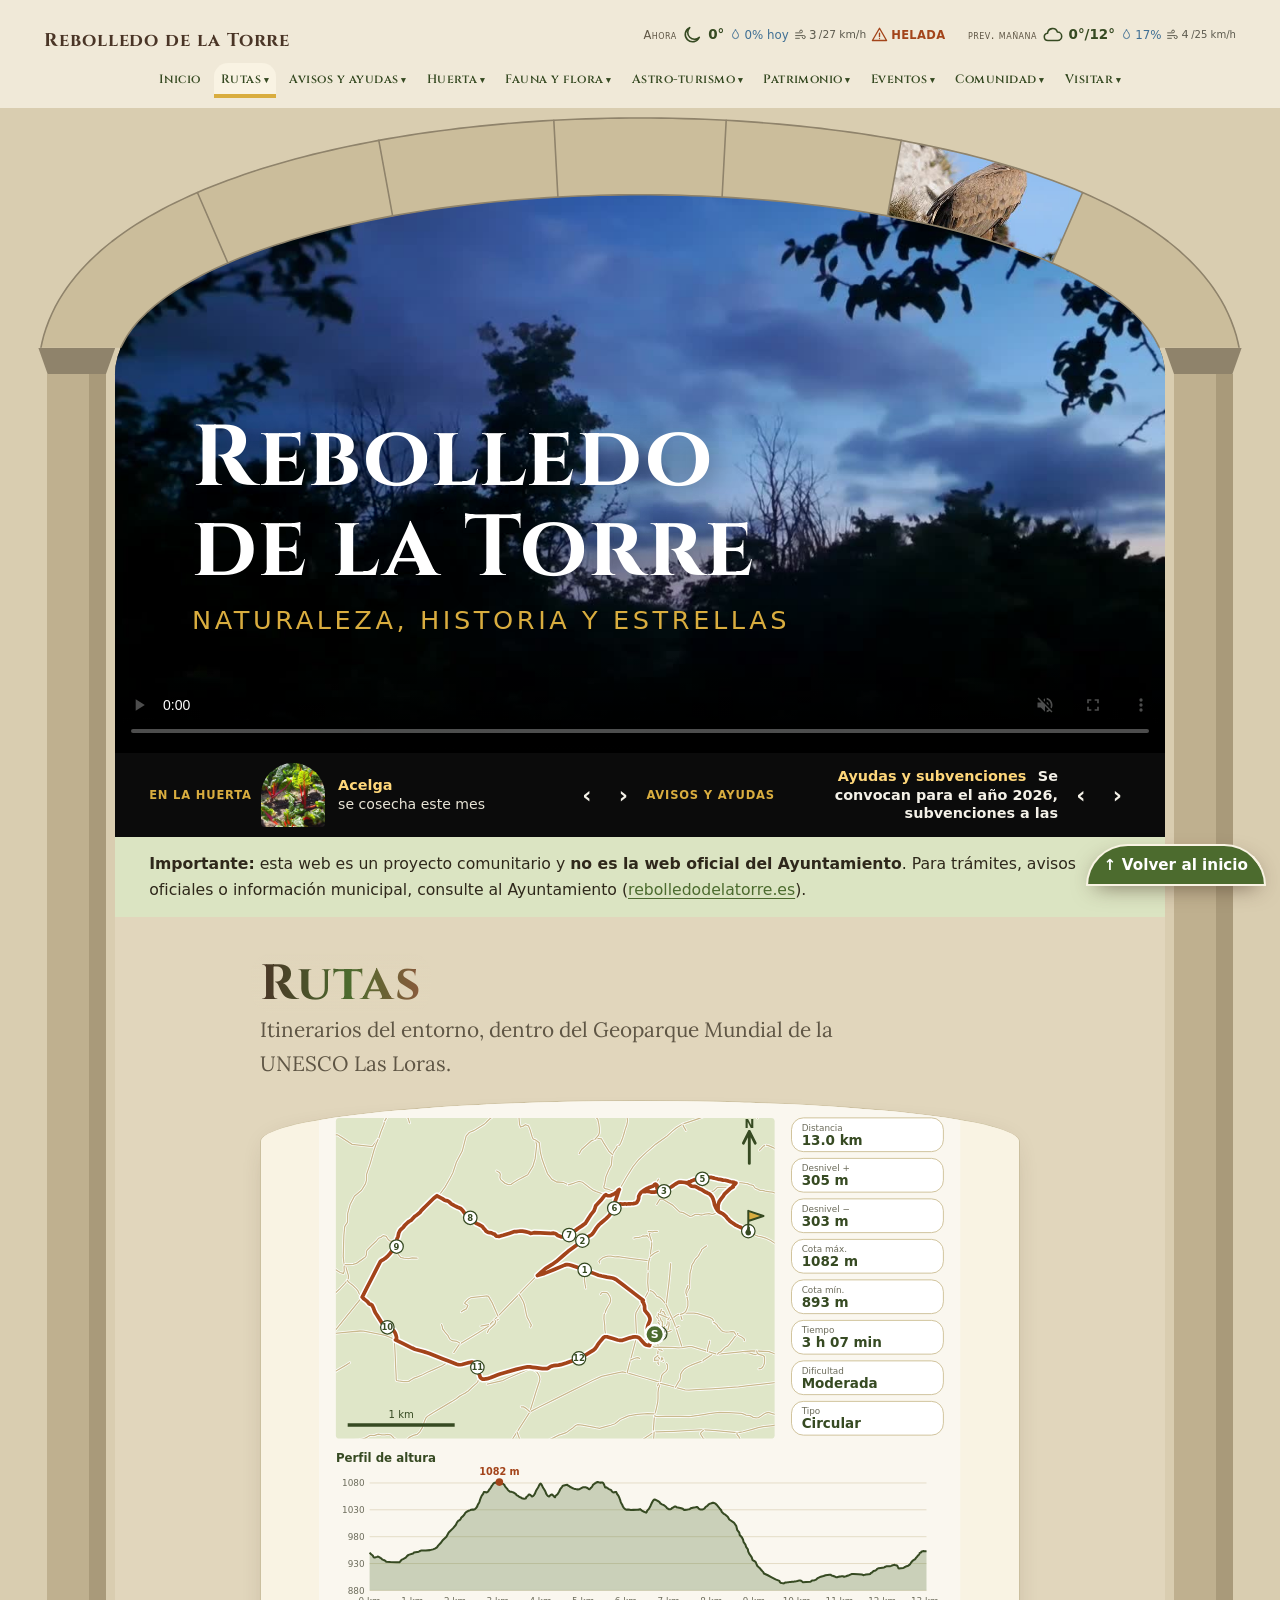
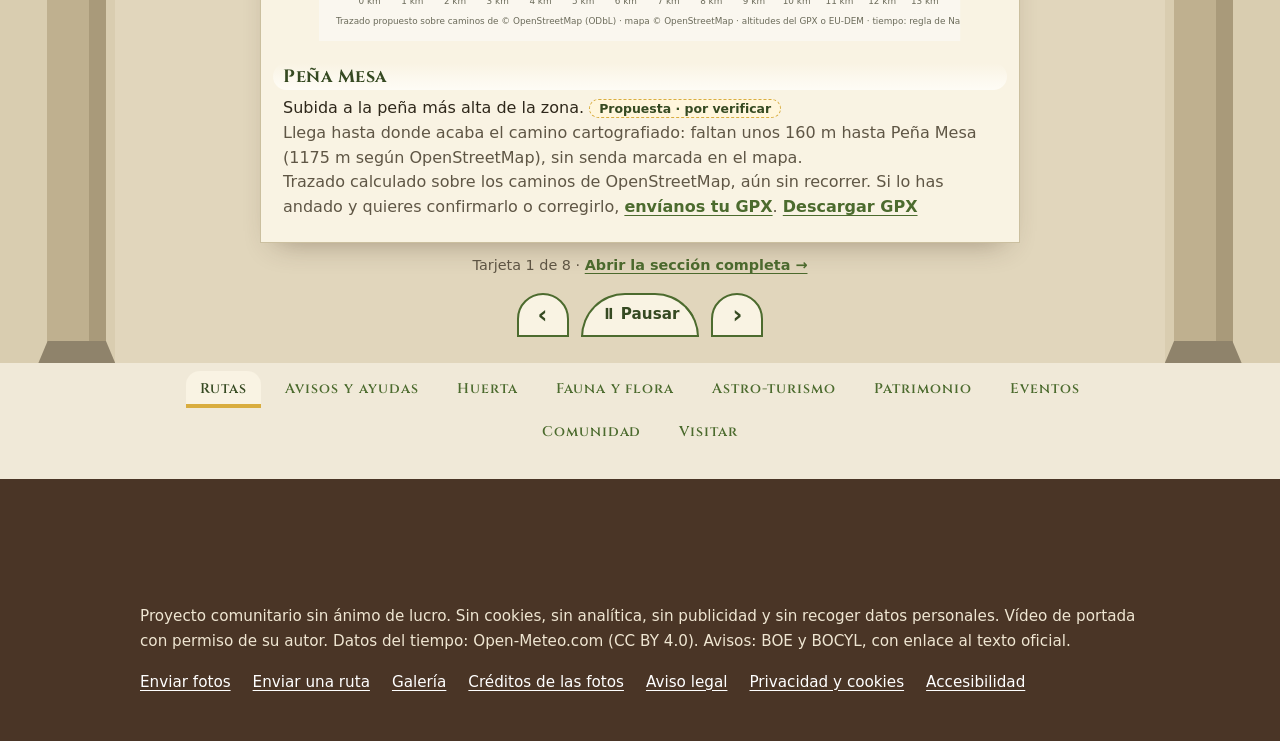
==== commit e1df50b0: "Fondos de los dibujos distintos del de la tarjeta y del de su banda Co-Authored-By: Claude Sonnet 5." ====
--- a/index.html
+++ b/index.html
@@ -58,10 +58,10 @@
       <article class="tarjeta ancha" id="rutas-2"><div class="figuras una ficha"><svg viewBox="0 0 760 640" role="img" aria-label="Ficha de la ruta Cruz de Valdeverano: plano con el trazado, perfil de altura y datos; 2.1 kilómetros, 44 metros de subida, dificultad fácil" focusable="false" ><title>Ficha de la ruta Cruz de Valdeverano: plano con el trazado, perfil de altura y datos; 2.1 kilómetros, 44 metros de subida, dificultad fácil</title><rect width="760" height="640" fill="#faf7ef"/><rect x="20" y="20" width="520" height="380" rx="4" fill="#dfe6c8"/><clipPath id="clcruz-valdeverano"><rect x="20" y="20" width="520" height="380"/></clipPath><g clip-path="url(#clcruz-valdeverano)"><polyline points="1166.4,-909.5 1174.6,-892.5 1192.7,-864.3 1204.4,-850.8 1216.9,-840.2 1238.5,-829.7 1249.3,-819.7 1264.4,-813.8 1281.6,-810.9 1295.9,-811.5 1334.3,-813.2 1354.6,-812.6 1379.6,-803.8 1399.9,-794.4 1418.5,-791.5 1448.7,-786.8 1462.1,-782.1 1473.7,-770.4 1482.8,-765.1 1494.4,-758.6 1502.6,-752.1 1509.6,-751.6 1518.6,-758.6 1529.8,-758.6 1550.1,-759.2 1567.4,-758.0 1599.8,-753.3 1623.1,-751.0 1636.5,-751.0 1651.6,-755.1 1661.9,-755.7 1674.4,-758.6 1688.7,-762.7 1699.1,-768.6 1712.9,-770.4 1728.8,-768.6 1742.6,-769.8 1752.6,-775.1 1771.6,-789.7 1786.7,-798.0 1794.4,-799.1 1800.9,-798.5 1825.5,-793.8 1847.1,-785.0 1864.4,-782.7 1882.5,-775.6 1896.3,-765.7 1906.7,-753.9 1916.6,-735.7 1926.5,-716.9 1941.2,-701.6" fill="none" stroke="#fff" stroke-width="3.2" stroke-linecap="round"/><polyline points="1166.4,-909.5 1174.6,-892.5 1192.7,-864.3 1204.4,-850.8 1216.9,-840.2 1238.5,-829.7 1249.3,-819.7 1264.4,-813.8 1281.6,-810.9 1295.9,-811.5 1334.3,-813.2 1354.6,-812.6 1379.6,-803.8 1399.9,-794.4 1418.5,-791.5 1448.7,-786.8 1462.1,-782.1 1473.7,-770.4 1482.8,-765.1 1494.4,-758.6 1502.6,-752.1 1509.6,-751.6 1518.6,-758.6 1529.8,-758.6 1550.1,-759.2 1567.4,-758.0 1599.8,-753.3 1623.1,-751.0 1636.5,-751.0 1651.6,-755.1 1661.9,-755.7 1674.4,-758.6 1688.7,-762.7 1699.1,-768.6 1712.9,-770.4 1728.8,-768.6 1742.6,-769.8 1752.6,-775.1 1771.6,-789.7 1786.7,-798.0 1794.4,-799.1 1800.9,-798.5 1825.5,-793.8 1847.1,-785.0 1864.4,-782.7 1882.5,-775.6 1896.3,-765.7 1906.7,-753.9 1916.6,-735.7 1926.5,-716.9 1941.2,-701.6" fill="none" stroke="#c9b98d" stroke-width="1.5" stroke-linecap="round"/><polyline points="768.0,-1091.0 708.8,-1027.0 673.9,-990.6 663.9,-978.8 654.4,-966.5 638.9,-954.8 622.5,-951.2 604.4,-948.3 574.2,-936.0 551.3,-931.3 518.9,-914.8 505.1,-903.1 493.9,-894.9 479.6,-890.7 461.5,-888.4 449.0,-891.9 436.9,-897.2 425.7,-893.1 392.0,-877.2 329.0,-851.4 248.7,-823.8 238.3,-818.5 214.2,-803.8 191.3,-784.4 168.0,-762.7 113.6,-724.0 65.2,-682.3 29.8,-648.2 0.9,-612.4 -31.9,-560.7 -50.5,-527.2 -66.9,-500.2 -77.6,-470.3 -103.1,-396.9 -113.0,-376.9 -132.9,-355.2 -160.1,-332.3 -173.9,-318.2 -193.8,-288.2 -203.7,-277.1 -224.4,-265.3 -248.6,-247.7 -318.9,-195.4 -377.7,-144.9 -421.7,-116.2 -453.2,-90.9 -478.7,-69.2 -536.1,-10.5 -599.1,55.9 -665.1,124.0 -683.7,142.8 -714.3,175.7 -762.3,206.2 -851.2,260.3 -858.1,266.7 -883.6,303.7" fill="none" stroke="#fff" stroke-width="3.2" stroke-linecap="round"/><polyline points="768.0,-1091.0 708.8,-1027.0 673.9,-990.6 663.9,-978.8 654.4,-966.5 638.9,-954.8 622.5,-951.2 604.4,-948.3 574.2,-936.0 551.3,-931.3 518.9,-914.8 505.1,-903.1 493.9,-894.9 479.6,-890.7 461.5,-888.4 449.0,-891.9 436.9,-897.2 425.7,-893.1 392.0,-877.2 329.0,-851.4 248.7,-823.8 238.3,-818.5 214.2,-803.8 191.3,-784.4 168.0,-762.7 113.6,-724.0 65.2,-682.3 29.8,-648.2 0.9,-612.4 -31.9,-560.7 -50.5,-527.2 -66.9,-500.2 -77.6,-470.3 -103.1,-396.9 -113.0,-376.9 -132.9,-355.2 -160.1,-332.3 -173.9,-318.2 -193.8,-288.2 -203.7,-277.1 -224.4,-265.3 -248.6,-247.7 -318.9,-195.4 -377.7,-144.9 -421.7,-116.2 -453.2,-90.9 -478.7,-69.2 -536.1,-10.5 -599.1,55.9 -665.1,124.0 -683.7,142.8 -714.3,175.7 -762.3,206.2 -851.2,260.3 -858.1,266.7 -883.6,303.7" fill="none" stroke="#c9b98d" stroke-width="1.5" stroke-linecap="round"/><polyline points="-470.9,-75.6 -388.0,-105.6 -328.0,-129.7 -314.6,-129.1 -249.4,-107.9 -186.4,-84.4 -153.2,-73.9 -101.0,-63.9 -85.9,-58.0 -52.2,-33.4 51.0,45.9" fill="none" stroke="#fff" stroke-width="3.2" stroke-linecap="round"/><polyline points="-470.9,-75.6 -388.0,-105.6 -328.0,-129.7 -314.6,-129.1 -249.4,-107.9 -186.4,-84.4 -153.2,-73.9 -101.0,-63.9 -85.9,-58.0 -52.2,-33.4 51.0,45.9" fill="none" stroke="#c9b98d" stroke-width="1.5" stroke-linecap="round"/><polyline points="137.3,449.4 136.0,455.8 132.6,465.2 126.1,482.2 124.4,502.2 124.4,530.4 123.1,546.8 114.9,583.8 108.8,606.7 106.7,619.1" fill="none" stroke="#fff" stroke-width="3.2" stroke-linecap="round"/><polyline points="137.3,449.4 136.0,455.8 132.6,465.2 126.1,482.2 124.4,502.2 124.4,530.4 123.1,546.8 114.9,583.8 108.8,606.7 106.7,619.1" fill="none" stroke="#c9b98d" stroke-width="1.5" stroke-linecap="round"/><polyline points="889.7,-1063.4 911.3,-1038.7" fill="none" stroke="#fff" stroke-width="3.2" stroke-linecap="round"/><polyline points="889.7,-1063.4 911.3,-1038.7" fill="none" stroke="#c9b98d" stroke-width="1.5" stroke-linecap="round"/><polyline points="1149.6,-947.7 1156.5,-937.1 1164.2,-927.7 1166.4,-914.2" fill="none" stroke="#fff" stroke-width="3.2" stroke-linecap="round"/><polyline points="1149.6,-947.7 1156.5,-937.1 1164.2,-927.7 1166.4,-914.2" fill="none" stroke="#c9b98d" stroke-width="1.5" stroke-linecap="round"/><polyline points="1724.1,630.8" fill="none" stroke="#fff" stroke-width="3.2" stroke-linecap="round"/><polyline points="1724.1,630.8" fill="none" stroke="#c9b98d" stroke-width="1.5" stroke-linecap="round"/><polyline points="1096.9,-926.0" fill="none" stroke="#fff" stroke-width="3.2" stroke-linecap="round"/><polyline points="1096.9,-926.0" fill="none" stroke="#c9b98d" stroke-width="1.5" stroke-linecap="round"/><polyline points="51.0,253.8 63.9,235.0 73.4,211.5 72.6,192.7 72.1,178.6 76.5,165.1" fill="none" stroke="#fff" stroke-width="3.2" stroke-linecap="round"/><polyline points="51.0,253.8 63.9,235.0 73.4,211.5 72.6,192.7 72.1,178.6 76.5,165.1" fill="none" stroke="#c9b98d" stroke-width="1.5" stroke-linecap="round"/><polyline points="1862.7,714.2 1837.6,711.9 1801.4,713.6 1782.4,717.1 1766.4,714.2 1751.3,706.0 1734.0,693.1 1724.1,671.9 1726.2,666.6 1756.0,660.2 1764.7,658.4 1771.1,653.1 1779.8,646.7" fill="none" stroke="#fff" stroke-width="3.2" stroke-linecap="round"/><polyline points="1862.7,714.2 1837.6,711.9 1801.4,713.6 1782.4,717.1 1766.4,714.2 1751.3,706.0 1734.0,693.1 1724.1,671.9 1726.2,666.6 1756.0,660.2 1764.7,658.4 1771.1,653.1 1779.8,646.7" fill="none" stroke="#c9b98d" stroke-width="1.5" stroke-linecap="round"/><polyline points="1118.0,-948.9 1136.6,-948.3 1149.6,-947.7 1151.7,-971.2" fill="none" stroke="#fff" stroke-width="3.2" stroke-linecap="round"/><polyline points="1118.0,-948.9 1136.6,-948.3 1149.6,-947.7 1151.7,-971.2" fill="none" stroke="#c9b98d" stroke-width="1.5" stroke-linecap="round"/><polyline points="127.8,361.9 123.5,356.0 126.1,341.3" fill="none" stroke="#fff" stroke-width="3.2" stroke-linecap="round"/><polyline points="127.8,361.9 123.5,356.0 126.1,341.3" fill="none" stroke="#c9b98d" stroke-width="1.5" stroke-linecap="round"/><polyline points="242.2,140.5 234.4,115.8 224.1,115.2 212.4,122.9 194.7,135.2 178.8,145.2 176.6,159.3 166.2,171.0 156.3,182.2 146.4,193.3 135.2,210.9 124.8,226.2 119.2,240.3 125.7,277.3 126.1,287.3 123.1,306.1 125.7,325.5 132.6,336.0 139.5,340.7 151.1,347.2" fill="none" stroke="#fff" stroke-width="3.2" stroke-linecap="round"/><polyline points="242.2,140.5 234.4,115.8 224.1,115.2 212.4,122.9 194.7,135.2 178.8,145.2 176.6,159.3 166.2,171.0 156.3,182.2 146.4,193.3 135.2,210.9 124.8,226.2 119.2,240.3 125.7,277.3 126.1,287.3 123.1,306.1 125.7,325.5 132.6,336.0 139.5,340.7 151.1,347.2" fill="none" stroke="#c9b98d" stroke-width="1.5" stroke-linecap="round"/><polyline points="1185.4,-909.5 1166.8,-927.7" fill="none" stroke="#fff" stroke-width="3.2" stroke-linecap="round"/><polyline points="1185.4,-909.5 1166.8,-927.7" fill="none" stroke="#c9b98d" stroke-width="1.5" stroke-linecap="round"/><polyline points="171.4,132.2 172.7,141.6 171.4,159.8 166.2,171.0" fill="none" stroke="#fff" stroke-width="3.2" stroke-linecap="round"/><polyline points="171.4,132.2 172.7,141.6 171.4,159.8 166.2,171.0" fill="none" stroke="#c9b98d" stroke-width="1.5" stroke-linecap="round"/><polyline points="1163.8,-1039.3 1166.0,-1023.5 1162.9,-1015.2 1159.9,-1004.1 1158.6,-995.3 1156.5,-984.1" fill="none" stroke="#fff" stroke-width="3.2" stroke-linecap="round"/><polyline points="1163.8,-1039.3 1166.0,-1023.5 1162.9,-1015.2 1159.9,-1004.1 1158.6,-995.3 1156.5,-984.1" fill="none" stroke="#c9b98d" stroke-width="1.5" stroke-linecap="round"/><polyline points="624.2,-694.0 632.4,-701.6 644.9,-714.0 651.4,-717.5 658.8,-718.7" fill="none" stroke="#fff" stroke-width="3.2" stroke-linecap="round"/><polyline points="624.2,-694.0 632.4,-701.6 644.9,-714.0 651.4,-717.5 658.8,-718.7" fill="none" stroke="#c9b98d" stroke-width="1.5" stroke-linecap="round"/><polyline points="126.1,341.3 106.7,341.9 108.0,330.7 123.5,317.8" fill="none" stroke="#fff" stroke-width="3.2" stroke-linecap="round"/><polyline points="126.1,341.3 106.7,341.9 108.0,330.7 123.5,317.8" fill="none" stroke="#c9b98d" stroke-width="1.5" stroke-linecap="round"/><polyline points="132.1,216.2 166.7,203.3 171.8,195.7 179.2,168.1 177.9,152.8" fill="none" stroke="#fff" stroke-width="3.2" stroke-linecap="round"/><polyline points="132.1,216.2 166.7,203.3 171.8,195.7 179.2,168.1 177.9,152.8" fill="none" stroke="#c9b98d" stroke-width="1.5" stroke-linecap="round"/><polyline points="111.0,239.1 101.1,229.7 104.9,219.2 117.0,221.5" fill="none" stroke="#fff" stroke-width="3.2" stroke-linecap="round"/><polyline points="111.0,239.1 101.1,229.7 104.9,219.2 117.0,221.5" fill="none" stroke="#c9b98d" stroke-width="1.5" stroke-linecap="round"/><polyline points="82.5,269.7 86.4,253.2 89.8,246.8 104.9,242.1 113.1,238.0" fill="none" stroke="#fff" stroke-width="3.2" stroke-linecap="round"/><polyline points="82.5,269.7 86.4,253.2 89.8,246.8 104.9,242.1 113.1,238.0" fill="none" stroke="#c9b98d" stroke-width="1.5" stroke-linecap="round"/><polyline points="1251.4,2653.9 1220.3,2633.3 1196.2,2612.2 1156.9,2563.5 1140.9,2544.1 1088.3,2502.4 1060.2,2486.5 1020.1,2461.9 1005.4,2449.5 988.5,2422.5 978.6,2409.6 938.5,2378.5 907.8,2366.7 880.2,2355.6 832.3,2288.0 820.2,2270.4 793.4,2198.2 783.9,2182.9 730.4,2133.6 699.8,2096.6 600.1,1993.8 542.6,1936.9 509.0,1906.3 465.4,1879.3 424.4,1855.2 395.0,1820.6 324.2,1738.4 315.2,1723.7 302.2,1695.5 276.3,1639.1 241.8,1562.8 166.7,1398.4 93.3,1270.9 63.1,1216.9 38.9,1187.5 3.9,1161.7 -21.5,1150.0 -53.5,1140.0 -94.1,1135.3 -122.5,1129.4 -165.3,1110.0 -172.6,1102.4 -210.6,1060.7 -214.9,1042.5 -222.7,996.7 -226.1,977.9 -230.0,965.0" fill="none" stroke="#fff" stroke-width="3.2" stroke-linecap="round"/><polyline points="1251.4,2653.9 1220.3,2633.3 1196.2,2612.2 1156.9,2563.5 1140.9,2544.1 1088.3,2502.4 1060.2,2486.5 1020.1,2461.9 1005.4,2449.5 988.5,2422.5 978.6,2409.6 938.5,2378.5 907.8,2366.7 880.2,2355.6 832.3,2288.0 820.2,2270.4 793.4,2198.2 783.9,2182.9 730.4,2133.6 699.8,2096.6 600.1,1993.8 542.6,1936.9 509.0,1906.3 465.4,1879.3 424.4,1855.2 395.0,1820.6 324.2,1738.4 315.2,1723.7 302.2,1695.5 276.3,1639.1 241.8,1562.8 166.7,1398.4 93.3,1270.9 63.1,1216.9 38.9,1187.5 3.9,1161.7 -21.5,1150.0 -53.5,1140.0 -94.1,1135.3 -122.5,1129.4 -165.3,1110.0 -172.6,1102.4 -210.6,1060.7 -214.9,1042.5 -222.7,996.7 -226.1,977.9 -230.0,965.0" fill="none" stroke="#c9b98d" stroke-width="1.5" stroke-linecap="round"/><polyline points="251.7,109.9 300.9,108.8 319.0,111.7 381.2,131.7 391.6,136.9 396.7,144.6 399.8,159.8" fill="none" stroke="#fff" stroke-width="3.2" stroke-linecap="round"/><polyline points="251.7,109.9 300.9,108.8 319.0,111.7 381.2,131.7 391.6,136.9 396.7,144.6 399.8,159.8" fill="none" stroke="#c9b98d" stroke-width="1.5" stroke-linecap="round"/><polyline points="234.4,115.8 246.1,112.3 256.0,106.4 261.6,99.4 267.2,87.0 271.6,74.1 271.6,49.4 266.8,31.2 265.9,16.6" fill="none" stroke="#fff" stroke-width="3.2" stroke-linecap="round"/><polyline points="234.4,115.8 246.1,112.3 256.0,106.4 261.6,99.4 267.2,87.0 271.6,74.1 271.6,49.4 266.8,31.2 265.9,16.6" fill="none" stroke="#c9b98d" stroke-width="1.5" stroke-linecap="round"/><polyline points="105.8,625.0" fill="none" stroke="#fff" stroke-width="3.2" stroke-linecap="round"/><polyline points="105.8,625.0" fill="none" stroke="#c9b98d" stroke-width="1.5" stroke-linecap="round"/><polyline points="-480.8,384.8" fill="none" stroke="#fff" stroke-width="3.2" stroke-linecap="round"/><polyline points="-480.8,384.8" fill="none" stroke="#c9b98d" stroke-width="1.5" stroke-linecap="round"/><polyline points="-480.8,390.1" fill="none" stroke="#fff" stroke-width="3.2" stroke-linecap="round"/><polyline points="-480.8,390.1" fill="none" stroke="#c9b98d" stroke-width="1.5" stroke-linecap="round"/><polyline points="-513.6,851.0" fill="none" stroke="#fff" stroke-width="3.2" stroke-linecap="round"/><polyline points="-513.6,851.0" fill="none" stroke="#c9b98d" stroke-width="1.5" stroke-linecap="round"/><polyline points="-930.2,1251.0 -908.6,1276.8 -866.7,1316.7 -818.4,1356.7 -808.4,1357.8" fill="none" stroke="#fff" stroke-width="3.2" stroke-linecap="round"/><polyline points="-930.2,1251.0 -908.6,1276.8 -866.7,1316.7 -818.4,1356.7 -808.4,1357.8" fill="none" stroke="#c9b98d" stroke-width="1.5" stroke-linecap="round"/><polyline points="-1037.7,1217.5 -1050.2,1223.4 -1085.6,1230.4 -1120.1,1235.7 -1175.8,1236.3 -1190.0,1238.6 -1200.8,1243.9 -1201.7,1251.5 -1194.3,1263.3 -1185.3,1274.4 -1169.3,1301.5 -1159.0,1317.9 -1150.3,1329.1 -1121.8,1355.5 -1110.6,1372.5 -1096.8,1396.6 -1078.7,1426.0 -1062.3,1453.6 -1049.7,1475.3 -1045.4,1488.8 -1042.8,1511.7" fill="none" stroke="#fff" stroke-width="3.2" stroke-linecap="round"/><polyline points="-1037.7,1217.5 -1050.2,1223.4 -1085.6,1230.4 -1120.1,1235.7 -1175.8,1236.3 -1190.0,1238.6 -1200.8,1243.9 -1201.7,1251.5 -1194.3,1263.3 -1185.3,1274.4 -1169.3,1301.5 -1159.0,1317.9 -1150.3,1329.1 -1121.8,1355.5 -1110.6,1372.5 -1096.8,1396.6 -1078.7,1426.0 -1062.3,1453.6 -1049.7,1475.3 -1045.4,1488.8 -1042.8,1511.7" fill="none" stroke="#c9b98d" stroke-width="1.5" stroke-linecap="round"/><polyline points="-300.8,1327.9 -291.8,1315.6 -291.8,1289.7 -289.6,1278.0 -287.0,1260.9 -284.4,1252.1 -276.2,1242.1 -270.2,1233.3" fill="none" stroke="#fff" stroke-width="3.2" stroke-linecap="round"/><polyline points="-300.8,1327.9 -291.8,1315.6 -291.8,1289.7 -289.6,1278.0 -287.0,1260.9 -284.4,1252.1 -276.2,1242.1 -270.2,1233.3" fill="none" stroke="#c9b98d" stroke-width="1.5" stroke-linecap="round"/><polyline points="-270.2,1233.3 -263.3,1220.4 -256.4,1209.9 -246.4,1192.8 -241.2,1186.4 -217.5,1159.9 -200.2,1142.9 -185.1,1133.5 -177.8,1124.1 -172.6,1108.8" fill="none" stroke="#fff" stroke-width="3.2" stroke-linecap="round"/><polyline points="-270.2,1233.3 -263.3,1220.4 -256.4,1209.9 -246.4,1192.8 -241.2,1186.4 -217.5,1159.9 -200.2,1142.9 -185.1,1133.5 -177.8,1124.1 -172.6,1108.8" fill="none" stroke="#c9b98d" stroke-width="1.5" stroke-linecap="round"/><polyline points="-110.5,1133.5 -97.5,1158.8 -77.6,1203.4 -72.0,1216.3 -69.9,1226.3 -70.3,1247.4 -70.7,1280.3 -70.7,1289.1 -66.9,1313.2 -60.4,1349.6 -58.7,1360.2 -49.2,1373.7 -17.6,1407.2 18.2,1447.1 33.7,1460.0 51.4,1468.2 57.9,1474.7" fill="none" stroke="#fff" stroke-width="3.2" stroke-linecap="round"/><polyline points="-110.5,1133.5 -97.5,1158.8 -77.6,1203.4 -72.0,1216.3 -69.9,1226.3 -70.3,1247.4 -70.7,1280.3 -70.7,1289.1 -66.9,1313.2 -60.4,1349.6 -58.7,1360.2 -49.2,1373.7 -17.6,1407.2 18.2,1447.1 33.7,1460.0 51.4,1468.2 57.9,1474.7" fill="none" stroke="#c9b98d" stroke-width="1.5" stroke-linecap="round"/><polyline points="-129.9,1600.4 -125.1,1592.7 -123.0,1584.5 -126.0,1576.9 -129.4,1565.7 -128.6,1551.6 -125.6,1541.6 -123.4,1524.0 -119.1,1511.7 -114.3,1502.9 -113.5,1485.9 -115.6,1477.6 -116.9,1470.0 -114.3,1458.3 -110.9,1447.1 -109.6,1431.8 -107.9,1413.6 -110.9,1401.9 -118.7,1386.0 -121.7,1366.6 -120.8,1347.9 -117.4,1332.0 -104.8,1318.5 -94.1,1313.2 -88.9,1307.3 -79.4,1290.3 -72.9,1283.3" fill="none" stroke="#fff" stroke-width="3.2" stroke-linecap="round"/><polyline points="-129.9,1600.4 -125.1,1592.7 -123.0,1584.5 -126.0,1576.9 -129.4,1565.7 -128.6,1551.6 -125.6,1541.6 -123.4,1524.0 -119.1,1511.7 -114.3,1502.9 -113.5,1485.9 -115.6,1477.6 -116.9,1470.0 -114.3,1458.3 -110.9,1447.1 -109.6,1431.8 -107.9,1413.6 -110.9,1401.9 -118.7,1386.0 -121.7,1366.6 -120.8,1347.9 -117.4,1332.0 -104.8,1318.5 -94.1,1313.2 -88.9,1307.3 -79.4,1290.3 -72.9,1283.3" fill="none" stroke="#c9b98d" stroke-width="1.5" stroke-linecap="round"/><polyline points="-256.4,1209.9 -250.7,1226.3 -214.1,1278.0 -203.3,1292.7 -196.8,1314.4 -201.5,1326.1 -211.0,1333.2 -222.7,1339.0 -241.2,1332.6 -262.8,1333.2 -286.1,1329.1 -300.8,1327.9 -319.4,1333.2 -337.9,1334.3 -356.5,1339.6 -360.8,1350.2 -350.0,1364.3 -337.1,1371.9 -325.4,1381.3 -307.7,1391.9 -300.0,1398.4 -290.0,1411.9 -285.3,1419.5 -276.2,1432.4 -268.0,1438.9 -260.2,1443.0 -247.3,1444.8 -232.2,1448.3 -211.5,1455.9 -202.4,1459.4 -189.9,1460.0 -175.6,1464.7 -164.8,1466.5 -145.9,1467.7" fill="none" stroke="#fff" stroke-width="3.2" stroke-linecap="round"/><polyline points="-256.4,1209.9 -250.7,1226.3 -214.1,1278.0 -203.3,1292.7 -196.8,1314.4 -201.5,1326.1 -211.0,1333.2 -222.7,1339.0 -241.2,1332.6 -262.8,1333.2 -286.1,1329.1 -300.8,1327.9 -319.4,1333.2 -337.9,1334.3 -356.5,1339.6 -360.8,1350.2 -350.0,1364.3 -337.1,1371.9 -325.4,1381.3 -307.7,1391.9 -300.0,1398.4 -290.0,1411.9 -285.3,1419.5 -276.2,1432.4 -268.0,1438.9 -260.2,1443.0 -247.3,1444.8 -232.2,1448.3 -211.5,1455.9 -202.4,1459.4 -189.9,1460.0 -175.6,1464.7 -164.8,1466.5 -145.9,1467.7" fill="none" stroke="#c9b98d" stroke-width="1.5" stroke-linecap="round"/><polyline points="-1408.0,-52.1 -1402.4,-43.9 -1393.3,-36.3 -1380.8,-26.9 -1363.6,-10.5 -1355.8,0.1 -1348.9,14.8 -1339.4,24.8 -1328.6,37.1 -1311.8,50.0 -1303.6,60.0 -1297.5,65.3 -1290.6,67.7 -1286.7,70.0 -1278.5,85.9 -1269.0,108.8 -1254.3,131.7 -1235.4,162.2 -1223.7,172.8 -1194.3,185.7 -1181.0,194.5 -1171.5,208.6 -1165.9,227.4 -1165.9,238.0 -1170.6,241.5" fill="none" stroke="#fff" stroke-width="3.2" stroke-linecap="round"/><polyline points="-1408.0,-52.1 -1402.4,-43.9 -1393.3,-36.3 -1380.8,-26.9 -1363.6,-10.5 -1355.8,0.1 -1348.9,14.8 -1339.4,24.8 -1328.6,37.1 -1311.8,50.0 -1303.6,60.0 -1297.5,65.3 -1290.6,67.7 -1286.7,70.0 -1278.5,85.9 -1269.0,108.8 -1254.3,131.7 -1235.4,162.2 -1223.7,172.8 -1194.3,185.7 -1181.0,194.5 -1171.5,208.6 -1165.9,227.4 -1165.9,238.0 -1170.6,241.5" fill="none" stroke="#c9b98d" stroke-width="1.5" stroke-linecap="round"/><polyline points="-1037.7,1217.5 -930.2,1251.0" fill="none" stroke="#fff" stroke-width="3.2" stroke-linecap="round"/><polyline points="-1037.7,1217.5 -930.2,1251.0" fill="none" stroke="#c9b98d" stroke-width="1.5" stroke-linecap="round"/><polyline points="126.1,284.3 130.8,289.6 136.5,290.2 141.2,291.4 144.7,294.9" fill="none" stroke="#fff" stroke-width="3.2" stroke-linecap="round"/><polyline points="126.1,284.3 130.8,289.6 136.5,290.2 141.2,291.4 144.7,294.9" fill="none" stroke="#c9b98d" stroke-width="1.5" stroke-linecap="round"/><polyline points="139.5,340.7 145.1,337.2 148.1,335.4 145.9,331.3 141.6,330.2 141.6,333.7 142.9,337.8" fill="none" stroke="#fff" stroke-width="3.2" stroke-linecap="round"/><polyline points="139.5,340.7 145.1,337.2 148.1,335.4 145.9,331.3 141.6,330.2 141.6,333.7 142.9,337.8" fill="none" stroke="#c9b98d" stroke-width="1.5" stroke-linecap="round"/><polyline points="-324.1,1183.4 -316.4,1186.4 -291.3,1186.4 -277.9,1188.1 -266.7,1188.7 -257.7,1188.7 -242.1,1187.5" fill="none" stroke="#fff" stroke-width="3.2" stroke-linecap="round"/><polyline points="-324.1,1183.4 -316.4,1186.4 -291.3,1186.4 -277.9,1188.1 -266.7,1188.7 -257.7,1188.7 -242.1,1187.5" fill="none" stroke="#c9b98d" stroke-width="1.5" stroke-linecap="round"/><polyline points="-634.9,941.5 -629.3,933.3 -628.0,926.2 -625.9,883.3 -625.0,853.4 -627.6,845.2 -637.9,819.9 -638.8,810.5" fill="none" stroke="#fff" stroke-width="3.2" stroke-linecap="round"/><polyline points="-634.9,941.5 -629.3,933.3 -628.0,926.2 -625.9,883.3 -625.0,853.4 -627.6,845.2 -637.9,819.9 -638.8,810.5" fill="none" stroke="#c9b98d" stroke-width="1.5" stroke-linecap="round"/><polyline points="-317.2,1148.2 -310.7,1154.1 -303.4,1159.3 -296.5,1162.3 -289.6,1165.8 -281.0,1171.7 -272.3,1179.3 -265.9,1184.6 -259.4,1188.7" fill="none" stroke="#fff" stroke-width="3.2" stroke-linecap="round"/><polyline points="-317.2,1148.2 -310.7,1154.1 -303.4,1159.3 -296.5,1162.3 -289.6,1165.8 -281.0,1171.7 -272.3,1179.3 -265.9,1184.6 -259.4,1188.7" fill="none" stroke="#c9b98d" stroke-width="1.5" stroke-linecap="round"/><polyline points="-505.4,595.0 -503.3,580.9 -491.6,543.3 -479.1,502.2 -461.0,446.4 -458.4,435.9 -460.1,423.5 -465.7,410.6 -473.0,400.6 -479.5,393.6 -480.8,390.1" fill="none" stroke="#fff" stroke-width="3.2" stroke-linecap="round"/><polyline points="-505.4,595.0 -503.3,580.9 -491.6,543.3 -479.1,502.2 -461.0,446.4 -458.4,435.9 -460.1,423.5 -465.7,410.6 -473.0,400.6 -479.5,393.6 -480.8,390.1" fill="none" stroke="#c9b98d" stroke-width="1.5" stroke-linecap="round"/><polyline points="-616.8,1048.9 -606.4,1048.9 -600.8,1047.2 -594.3,1041.9 -585.7,1040.7 -576.2,1041.3 -568.4,1044.8 -562.4,1046.0 -556.4,1044.2 -547.3,1036.6 -542.1,1033.1" fill="none" stroke="#fff" stroke-width="3.2" stroke-linecap="round"/><polyline points="-616.8,1048.9 -606.4,1048.9 -600.8,1047.2 -594.3,1041.9 -585.7,1040.7 -576.2,1041.3 -568.4,1044.8 -562.4,1046.0 -556.4,1044.2 -547.3,1036.6 -542.1,1033.1" fill="none" stroke="#c9b98d" stroke-width="1.5" stroke-linecap="round"/><polyline points="-549.5,1122.9 -549.0,1105.9 -547.3,1068.3 -544.7,1049.5 -537.4,1030.7 -525.3,1000.2 -514.1,970.8 -508.9,959.7 -500.2,952.0 -467.9,925.6 -438.1,901.5" fill="none" stroke="#fff" stroke-width="3.2" stroke-linecap="round"/><polyline points="-549.5,1122.9 -549.0,1105.9 -547.3,1068.3 -544.7,1049.5 -537.4,1030.7 -525.3,1000.2 -514.1,970.8 -508.9,959.7 -500.2,952.0 -467.9,925.6 -438.1,901.5" fill="none" stroke="#c9b98d" stroke-width="1.5" stroke-linecap="round"/><polyline points="-60.0,812.9 -78.5,782.3 -95.3,755.3 -101.8,750.6 -113.5,750.6 -163.1,767.7 -230.5,790.6 -309.9,816.4 -346.1,829.3 -375.9,851.6 -426.0,891.6 -433.8,897.4" fill="none" stroke="#fff" stroke-width="3.2" stroke-linecap="round"/><polyline points="-60.0,812.9 -78.5,782.3 -95.3,755.3 -101.8,750.6 -113.5,750.6 -163.1,767.7 -230.5,790.6 -309.9,816.4 -346.1,829.3 -375.9,851.6 -426.0,891.6 -433.8,897.4" fill="none" stroke="#c9b98d" stroke-width="1.5" stroke-linecap="round"/><polyline points="-546.9,1128.2 -549.5,1122.9" fill="none" stroke="#fff" stroke-width="3.2" stroke-linecap="round"/><polyline points="-546.9,1128.2 -549.5,1122.9" fill="none" stroke="#c9b98d" stroke-width="1.5" stroke-linecap="round"/><polyline points="18.6,227.4 13.4,121.1 15.6,107.6 47.1,52.4 64.8,24.8 77.7,0.7 86.4,-1.1 97.6,3.1 108.8,13.6 118.3,26.5 132.1,31.8 145.9,43.6 163.2,65.3 187.0,120.5 194.7,135.2 206.8,166.3 216.7,194.5 243.1,279.1" fill="none" stroke="#fff" stroke-width="3.2" stroke-linecap="round"/><polyline points="18.6,227.4 13.4,121.1 15.6,107.6 47.1,52.4 64.8,24.8 77.7,0.7 86.4,-1.1 97.6,3.1 108.8,13.6 118.3,26.5 132.1,31.8 145.9,43.6 163.2,65.3 187.0,120.5 194.7,135.2 206.8,166.3 216.7,194.5 243.1,279.1" fill="none" stroke="#c9b98d" stroke-width="1.5" stroke-linecap="round"/><polyline points="-638.8,807.0 -628.4,785.3 -600.0,740.1 -570.6,695.4 -538.2,644.3 -510.2,600.3 -505.4,595.0 -458.8,570.9 -393.2,538.6 -299.5,491.6 -198.5,441.7 -153.6,421.2 -81.5,404.7 -50.9,399.4 -27.6,403.6 55.7,428.2 121.8,447.0 131.7,448.8" fill="none" stroke="#fff" stroke-width="3.2" stroke-linecap="round"/><polyline points="-638.8,807.0 -628.4,785.3 -600.0,740.1 -570.6,695.4 -538.2,644.3 -510.2,600.3 -505.4,595.0 -458.8,570.9 -393.2,538.6 -299.5,491.6 -198.5,441.7 -153.6,421.2 -81.5,404.7 -50.9,399.4 -27.6,403.6 55.7,428.2 121.8,447.0 131.7,448.8" fill="none" stroke="#c9b98d" stroke-width="1.5" stroke-linecap="round"/><polyline points="-537.4,1030.7 -534.3,1038.4 -529.2,1051.3 -514.5,1058.3 -501.1,1063.0 -490.3,1064.2 -481.2,1067.1 -470.5,1069.5 -445.4,1077.1 -415.6,1084.8 -391.9,1089.5 -378.1,1094.2 -363.8,1101.2 -343.1,1108.3 -327.1,1123.5 -320.2,1129.4 -318.1,1134.1 -318.5,1141.7 -318.1,1146.4" fill="none" stroke="#fff" stroke-width="3.2" stroke-linecap="round"/><polyline points="-537.4,1030.7 -534.3,1038.4 -529.2,1051.3 -514.5,1058.3 -501.1,1063.0 -490.3,1064.2 -481.2,1067.1 -470.5,1069.5 -445.4,1077.1 -415.6,1084.8 -391.9,1089.5 -378.1,1094.2 -363.8,1101.2 -343.1,1108.3 -327.1,1123.5 -320.2,1129.4 -318.1,1134.1 -318.5,1141.7 -318.1,1146.4" fill="none" stroke="#c9b98d" stroke-width="1.5" stroke-linecap="round"/><polyline points="122.2,467.6 125.7,455.8" fill="none" stroke="#fff" stroke-width="3.2" stroke-linecap="round"/><polyline points="122.2,467.6 125.7,455.8" fill="none" stroke="#c9b98d" stroke-width="1.5" stroke-linecap="round"/><polyline points="-181.7,899.8 -182.5,907.4" fill="none" stroke="#fff" stroke-width="3.2" stroke-linecap="round"/><polyline points="-181.7,899.8 -182.5,907.4" fill="none" stroke="#c9b98d" stroke-width="1.5" stroke-linecap="round"/><polyline points="105.8,625.0 102.8,663.7 101.5,693.7 98.9,697.8 86.4,708.3 43.6,736.5 -13.3,775.9 -60.0,812.9 -123.0,865.1 -174.8,906.2 -203.3,929.1 -218.4,948.5 -227.0,962.6 -234.3,965.0 -270.2,956.7 -334.9,943.2 -365.1,936.2 -396.6,918.6 -433.8,897.4 -480.4,871.0 -513.6,851.0" fill="none" stroke="#fff" stroke-width="3.2" stroke-linecap="round"/><polyline points="105.8,625.0 102.8,663.7 101.5,693.7 98.9,697.8 86.4,708.3 43.6,736.5 -13.3,775.9 -60.0,812.9 -123.0,865.1 -174.8,906.2 -203.3,929.1 -218.4,948.5 -227.0,962.6 -234.3,965.0 -270.2,956.7 -334.9,943.2 -365.1,936.2 -396.6,918.6 -433.8,897.4 -480.4,871.0 -513.6,851.0" fill="none" stroke="#c9b98d" stroke-width="1.5" stroke-linecap="round"/><polyline points="-1175.8,239.1 -1174.5,268.5 -1172.8,307.2 -1171.0,348.4 -1169.3,385.4 -1167.6,414.1 -1167.2,436.4 -1164.6,441.7 -1154.2,444.1 -1130.9,447.0 -1111.9,447.0 -1103.3,444.7 -1095.1,438.8 -1079.1,430.0 -1061.8,424.1 -1036.8,413.0 -1012.6,401.2 -986.7,389.5 -939.7,368.3 -923.3,358.3 -914.6,348.9" fill="none" stroke="#fff" stroke-width="3.2" stroke-linecap="round"/><polyline points="-1175.8,239.1 -1174.5,268.5 -1172.8,307.2 -1171.0,348.4 -1169.3,385.4 -1167.6,414.1 -1167.2,436.4 -1164.6,441.7 -1154.2,444.1 -1130.9,447.0 -1111.9,447.0 -1103.3,444.7 -1095.1,438.8 -1079.1,430.0 -1061.8,424.1 -1036.8,413.0 -1012.6,401.2 -986.7,389.5 -939.7,368.3 -923.3,358.3 -914.6,348.9" fill="none" stroke="#c9b98d" stroke-width="1.5" stroke-linecap="round"/><polyline points="-519.7,840.5 -509.7,832.2 -486.4,804.1 -450.6,757.1 -442.4,749.4 -401.0,729.5 -364.7,711.3 -349.6,706.0 -328.9,698.9 -315.5,689.5 -294.3,674.9 -282.3,663.7 -271.5,659.6 -248.6,661.4 -182.5,674.3 -164.0,677.2 -152.3,673.7 -129.4,667.2 -108.3,662.5 -87.6,654.9 -75.5,644.9 -61.7,633.8 -35.8,622.6 -21.1,616.1 -0.4,612.0 21.6,608.5 72.1,605.0 105.4,606.7" fill="none" stroke="#fff" stroke-width="3.2" stroke-linecap="round"/><polyline points="-519.7,840.5 -509.7,832.2 -486.4,804.1 -450.6,757.1 -442.4,749.4 -401.0,729.5 -364.7,711.3 -349.6,706.0 -328.9,698.9 -315.5,689.5 -294.3,674.9 -282.3,663.7 -271.5,659.6 -248.6,661.4 -182.5,674.3 -164.0,677.2 -152.3,673.7 -129.4,667.2 -108.3,662.5 -87.6,654.9 -75.5,644.9 -61.7,633.8 -35.8,622.6 -21.1,616.1 -0.4,612.0 21.6,608.5 72.1,605.0 105.4,606.7" fill="none" stroke="#c9b98d" stroke-width="1.5" stroke-linecap="round"/><polyline points="-27.6,403.6 -18.5,367.1 -5.1,317.2 17.3,231.5" fill="none" stroke="#fff" stroke-width="3.2" stroke-linecap="round"/><polyline points="-27.6,403.6 -18.5,367.1 -5.1,317.2 17.3,231.5" fill="none" stroke="#c9b98d" stroke-width="1.5" stroke-linecap="round"/><polyline points="-570.6,695.4 -550.3,754.1 -525.3,826.4 -519.7,840.5" fill="none" stroke="#fff" stroke-width="3.2" stroke-linecap="round"/><polyline points="-570.6,695.4 -550.3,754.1 -525.3,826.4 -519.7,840.5" fill="none" stroke="#c9b98d" stroke-width="1.5" stroke-linecap="round"/><polyline points="-550.7,571.5 -538.7,571.5 -527.0,579.1 -510.6,593.2" fill="none" stroke="#fff" stroke-width="3.2" stroke-linecap="round"/><polyline points="-550.7,571.5 -538.7,571.5 -527.0,579.1 -510.6,593.2" fill="none" stroke="#c9b98d" stroke-width="1.5" stroke-linecap="round"/><polyline points="-1407.2,744.7 -1399.8,740.6 -1387.3,739.5 -1374.3,736.5 -1350.6,734.2 -1333.8,731.2 -1319.5,726.0 -1307.4,718.9 -1296.7,712.5 -1288.0,711.9 -1276.4,713.6 -1269.5,711.3 -1256.1,706.0 -1247.9,707.2 -1238.4,710.1 -1223.3,710.1 -1208.6,707.2 -1196.9,709.5 -1193.5,711.3 -1177.9,726.0 -1159.4,740.1 -1147.7,742.4 -1130.5,741.2 -1114.9,733.0 -1100.2,720.7 -1082.5,712.5 -1064.4,707.8 -1051.0,695.4 -1038.5,674.3 -1034.6,663.7 -1027.7,642.6 -1020.0,625.5 -1008.7,615.0 -981.5,598.5 -947.4,578.0 -908.2,554.5 -886.1,541.6 -871.0,532.2 -854.2,518.7 -840.0,510.4 -829.2,505.2 -811.9,493.4 -790.7,472.9 -769.6,454.6 -764.8,448.8 -761.8,440.0 -759.2,435.9 -760.1,427.0 -760.5,418.2 -756.6,412.4" fill="none" stroke="#fff" stroke-width="3.2" stroke-linecap="round"/><polyline points="-1407.2,744.7 -1399.8,740.6 -1387.3,739.5 -1374.3,736.5 -1350.6,734.2 -1333.8,731.2 -1319.5,726.0 -1307.4,718.9 -1296.7,712.5 -1288.0,711.9 -1276.4,713.6 -1269.5,711.3 -1256.1,706.0 -1247.9,707.2 -1238.4,710.1 -1223.3,710.1 -1208.6,707.2 -1196.9,709.5 -1193.5,711.3 -1177.9,726.0 -1159.4,740.1 -1147.7,742.4 -1130.5,741.2 -1114.9,733.0 -1100.2,720.7 -1082.5,712.5 -1064.4,707.8 -1051.0,695.4 -1038.5,674.3 -1034.6,663.7 -1027.7,642.6 -1020.0,625.5 -1008.7,615.0 -981.5,598.5 -947.4,578.0 -908.2,554.5 -886.1,541.6 -871.0,532.2 -854.2,518.7 -840.0,510.4 -829.2,505.2 -811.9,493.4 -790.7,472.9 -769.6,454.6 -764.8,448.8 -761.8,440.0 -759.2,435.9 -760.1,427.0 -760.5,418.2 -756.6,412.4" fill="none" stroke="#c9b98d" stroke-width="1.5" stroke-linecap="round"/><polyline points="542.2,299.6 559.9,303.7 575.0,305.5 593.6,311.4 602.6,313.7 619.9,311.9" fill="none" stroke="#fff" stroke-width="3.2" stroke-linecap="round"/><polyline points="542.2,299.6 559.9,303.7 575.0,305.5 593.6,311.4 602.6,313.7 619.9,311.9" fill="none" stroke="#c9b98d" stroke-width="1.5" stroke-linecap="round"/><polyline points="345.4,345.4 351.0,339.5 360.1,333.7 375.2,324.3 388.5,315.5 392.0,309.6" fill="none" stroke="#fff" stroke-width="3.2" stroke-linecap="round"/><polyline points="345.4,345.4 351.0,339.5 360.1,333.7 375.2,324.3 388.5,315.5 392.0,309.6" fill="none" stroke="#c9b98d" stroke-width="1.5" stroke-linecap="round"/><polyline points="107.1,616.1 114.0,618.5 127.4,619.7 161.5,619.1 232.3,619.1 275.4,619.7 289.3,619.1 305.2,616.1 323.4,613.8 349.3,609.7 376.5,605.0 404.9,600.9 428.7,598.5 472.7,599.7 517.2,602.6 536.6,603.8 547.0,607.3 558.2,612.6 569.0,613.8 578.9,615.0 593.6,623.2 608.3,626.1 619.9,624.4 632.9,616.7 647.1,606.7 658.3,601.5 669.1,599.7 686.8,605.0 701.1,609.1 717.5,610.9 727.8,612.6 756.7,612.0 796.9,610.3 809.0,611.4 823.2,616.1 836.2,618.5 866.8,618.5 887.5,616.1 897.5,612.0 922.9,593.2 933.3,587.4 941.5,587.4 956.2,593.8 967.4,596.8 984.7,598.5 993.7,596.8 1005.8,595.6 1011.4,597.9 1015.7,597.9 1023.9,596.8 1040.8,583.3 1049.0,578.6 1059.3,576.8 1090.0,573.9 1101.2,573.3 1107.7,577.4 1117.6,583.8 1126.2,583.3 1131.4,578.6 1134.9,559.2 1137.0,532.2 1140.5,523.4 1150.4,514.5" fill="none" stroke="#fff" stroke-width="3.2" stroke-linecap="round"/><polyline points="107.1,616.1 114.0,618.5 127.4,619.7 161.5,619.1 232.3,619.1 275.4,619.7 289.3,619.1 305.2,616.1 323.4,613.8 349.3,609.7 376.5,605.0 404.9,600.9 428.7,598.5 472.7,599.7 517.2,602.6 536.6,603.8 547.0,607.3 558.2,612.6 569.0,613.8 578.9,615.0 593.6,623.2 608.3,626.1 619.9,624.4 632.9,616.7 647.1,606.7 658.3,601.5 669.1,599.7 686.8,605.0 701.1,609.1 717.5,610.9 727.8,612.6 756.7,612.0 796.9,610.3 809.0,611.4 823.2,616.1 836.2,618.5 866.8,618.5 887.5,616.1 897.5,612.0 922.9,593.2 933.3,587.4 941.5,587.4 956.2,593.8 967.4,596.8 984.7,598.5 993.7,596.8 1005.8,595.6 1011.4,597.9 1015.7,597.9 1023.9,596.8 1040.8,583.3 1049.0,578.6 1059.3,576.8 1090.0,573.9 1101.2,573.3 1107.7,577.4 1117.6,583.8 1126.2,583.3 1131.4,578.6 1134.9,559.2 1137.0,532.2 1140.5,523.4 1150.4,514.5" fill="none" stroke="#c9b98d" stroke-width="1.5" stroke-linecap="round"/><polyline points="1719.3,461.7 1715.9,486.9 1714.2,499.9 1712.4,517.5 1709.0,551.5 1704.2,572.1 1699.9,574.4 1674.0,568.6" fill="none" stroke="#fff" stroke-width="3.2" stroke-linecap="round"/><polyline points="1719.3,461.7 1715.9,486.9 1714.2,499.9 1712.4,517.5 1709.0,551.5 1704.2,572.1 1699.9,574.4 1674.0,568.6" fill="none" stroke="#c9b98d" stroke-width="1.5" stroke-linecap="round"/><polyline points="136.0,455.8 175.3,465.2 210.3,475.2 257.3,488.1 276.3,489.3 353.1,484.6 389.0,482.8 440.8,478.7 484.8,475.8 520.6,473.4 569.8,466.4 628.1,461.1 704.9,452.3 756.3,448.2 787.0,445.8 804.7,445.3 858.6,450.5 910.8,456.4 956.6,459.9 988.1,457.0 996.7,452.9 1004.9,448.2 1012.7,439.4" fill="none" stroke="#fff" stroke-width="3.2" stroke-linecap="round"/><polyline points="136.0,455.8 175.3,465.2 210.3,475.2 257.3,488.1 276.3,489.3 353.1,484.6 389.0,482.8 440.8,478.7 484.8,475.8 520.6,473.4 569.8,466.4 628.1,461.1 704.9,452.3 756.3,448.2 787.0,445.8 804.7,445.3 858.6,450.5 910.8,456.4 956.6,459.9 988.1,457.0 996.7,452.9 1004.9,448.2 1012.7,439.4" fill="none" stroke="#c9b98d" stroke-width="1.5" stroke-linecap="round"/><polyline points="1150.4,514.5 1156.9,523.9 1163.4,531.6" fill="none" stroke="#fff" stroke-width="3.2" stroke-linecap="round"/><polyline points="1150.4,514.5 1156.9,523.9 1163.4,531.6" fill="none" stroke="#c9b98d" stroke-width="1.5" stroke-linecap="round"/><polyline points="178.8,459.3" fill="none" stroke="#fff" stroke-width="3.2" stroke-linecap="round"/><polyline points="178.8,459.3" fill="none" stroke="#c9b98d" stroke-width="1.5" stroke-linecap="round"/><polyline points="763.7,477.0 775.3,462.9 784.8,451.1 787.0,445.8" fill="none" stroke="#fff" stroke-width="3.2" stroke-linecap="round"/><polyline points="763.7,477.0 775.3,462.9 784.8,451.1 787.0,445.8" fill="none" stroke="#c9b98d" stroke-width="1.5" stroke-linecap="round"/><polyline points="1221.6,432.3 1209.1,449.4 1184.1,482.8 1172.0,495.8 1153.0,512.2" fill="none" stroke="#fff" stroke-width="3.2" stroke-linecap="round"/><polyline points="1221.6,432.3 1209.1,449.4 1184.1,482.8 1172.0,495.8 1153.0,512.2" fill="none" stroke="#c9b98d" stroke-width="1.5" stroke-linecap="round"/><polyline points="100.6,695.4 119.2,695.4 201.6,692.5 243.1,690.7 284.1,688.4 334.2,685.4 350.1,684.8 376.5,686.0 408.4,689.0 461.1,693.7 512.4,698.9 519.3,698.9 543.9,694.2 585.4,683.7 618.6,674.3 644.1,669.0 680.8,664.9 724.8,659.6 754.6,657.2 805.5,653.1 849.6,650.2 862.9,649.6 877.2,650.8 907.8,659.6 970.4,680.2 1008.0,691.9 1055.0,707.2 1088.3,718.3 1101.6,721.3 1128.4,723.0 1171.1,724.8 1198.3,724.8 1210.0,721.3 1231.6,706.0 1252.3,690.7 1272.1,678.4 1294.2,660.2 1315.7,645.5 1336.5,633.8 1345.1,631.4 1365.4,628.5 1389.1,626.1 1405.5,621.4 1441.4,603.8 1465.5,592.7 1488.8,585.0 1526.8,573.9 1579.1,558.6 1605.8,552.1 1616.6,552.7 1646.4,560.9 1674.0,568.6" fill="none" stroke="#fff" stroke-width="3.2" stroke-linecap="round"/><polyline points="100.6,695.4 119.2,695.4 201.6,692.5 243.1,690.7 284.1,688.4 334.2,685.4 350.1,684.8 376.5,686.0 408.4,689.0 461.1,693.7 512.4,698.9 519.3,698.9 543.9,694.2 585.4,683.7 618.6,674.3 644.1,669.0 680.8,664.9 724.8,659.6 754.6,657.2 805.5,653.1 849.6,650.2 862.9,649.6 877.2,650.8 907.8,659.6 970.4,680.2 1008.0,691.9 1055.0,707.2 1088.3,718.3 1101.6,721.3 1128.4,723.0 1171.1,724.8 1198.3,724.8 1210.0,721.3 1231.6,706.0 1252.3,690.7 1272.1,678.4 1294.2,660.2 1315.7,645.5 1336.5,633.8 1345.1,631.4 1365.4,628.5 1389.1,626.1 1405.5,621.4 1441.4,603.8 1465.5,592.7 1488.8,585.0 1526.8,573.9 1579.1,558.6 1605.8,552.1 1616.6,552.7 1646.4,560.9 1674.0,568.6" fill="none" stroke="#c9b98d" stroke-width="1.5" stroke-linecap="round"/><polyline points="1587.3,640.2 1602.4,636.1 1617.9,633.8 1633.0,632.6 1641.2,634.9 1659.8,644.9 1673.2,649.6 1683.5,649.0 1692.6,642.0 1709.4,624.4 1716.3,613.8" fill="none" stroke="#fff" stroke-width="3.2" stroke-linecap="round"/><polyline points="1587.3,640.2 1602.4,636.1 1617.9,633.8 1633.0,632.6 1641.2,634.9 1659.8,644.9 1673.2,649.6 1683.5,649.0 1692.6,642.0 1709.4,624.4 1716.3,613.8" fill="none" stroke="#c9b98d" stroke-width="1.5" stroke-linecap="round"/><polyline points="1402.9,696.0 1404.2,687.8 1409.4,681.3 1419.3,676.6 1431.9,674.3 1450.4,672.5 1464.7,669.6 1475.9,669.0 1481.5,666.1 1491.4,660.8 1497.5,659.0 1498.8,657.2 1496.6,653.7 1483.7,653.7" fill="none" stroke="#fff" stroke-width="3.2" stroke-linecap="round"/><polyline points="1402.9,696.0 1404.2,687.8 1409.4,681.3 1419.3,676.6 1431.9,674.3 1450.4,672.5 1464.7,669.6 1475.9,669.0 1481.5,666.1 1491.4,660.8 1497.5,659.0 1498.8,657.2 1496.6,653.7 1483.7,653.7" fill="none" stroke="#c9b98d" stroke-width="1.5" stroke-linecap="round"/><polyline points="1661.1,693.7 1656.3,691.9 1652.4,687.2 1644.7,669.6 1637.3,660.8 1630.0,657.8 1618.8,654.3 1595.9,643.7 1587.3,640.2 1581.6,640.8 1573.4,643.2 1551.0,651.4 1528.5,659.6 1515.2,663.7 1506.5,663.1 1498.3,659.0" fill="none" stroke="#fff" stroke-width="3.2" stroke-linecap="round"/><polyline points="1661.1,693.7 1656.3,691.9 1652.4,687.2 1644.7,669.6 1637.3,660.8 1630.0,657.8 1618.8,654.3 1595.9,643.7 1587.3,640.2 1581.6,640.8 1573.4,643.2 1551.0,651.4 1528.5,659.6 1515.2,663.7 1506.5,663.1 1498.3,659.0" fill="none" stroke="#c9b98d" stroke-width="1.5" stroke-linecap="round"/><polyline points="998.0,1178.1 1009.3,1167.6 1026.1,1151.7 1036.5,1143.5 1063.2,1124.7 1079.2,1115.3 1100.8,1107.1 1121.1,1096.5 1135.3,1085.4 1148.3,1074.8 1156.0,1069.5 1159.0,1046.6 1165.5,1032.5 1182.4,1017.2 1192.7,1008.4 1202.2,997.9 1225.5,991.4 1241.9,981.4 1262.6,964.4" fill="none" stroke="#fff" stroke-width="3.2" stroke-linecap="round"/><polyline points="998.0,1178.1 1009.3,1167.6 1026.1,1151.7 1036.5,1143.5 1063.2,1124.7 1079.2,1115.3 1100.8,1107.1 1121.1,1096.5 1135.3,1085.4 1148.3,1074.8 1156.0,1069.5 1159.0,1046.6 1165.5,1032.5 1182.4,1017.2 1192.7,1008.4 1202.2,997.9 1225.5,991.4 1241.9,981.4 1262.6,964.4" fill="none" stroke="#c9b98d" stroke-width="1.5" stroke-linecap="round"/><polyline points="1270.4,874.5 1287.3,859.9 1308.8,843.4 1328.3,827.6 1346.0,811.7 1350.7,804.6 1356.7,787.0 1366.7,777.0 1381.4,770.6 1393.9,769.4 1404.7,770.0 1411.6,766.5 1415.5,760.6 1414.2,744.2 1411.1,724.2 1410.3,706.6 1406.8,700.7 1399.9,692.5 1387.0,684.3 1364.9,667.8 1352.4,656.7 1347.3,646.7 1346.0,636.1" fill="none" stroke="#fff" stroke-width="3.2" stroke-linecap="round"/><polyline points="1270.4,874.5 1287.3,859.9 1308.8,843.4 1328.3,827.6 1346.0,811.7 1350.7,804.6 1356.7,787.0 1366.7,777.0 1381.4,770.6 1393.9,769.4 1404.7,770.0 1411.6,766.5 1415.5,760.6 1414.2,744.2 1411.1,724.2 1410.3,706.6 1406.8,700.7 1399.9,692.5 1387.0,684.3 1364.9,667.8 1352.4,656.7 1347.3,646.7 1346.0,636.1" fill="none" stroke="#c9b98d" stroke-width="1.5" stroke-linecap="round"/><polyline points="981.2,970.3 973.4,956.7 965.2,927.4 966.5,920.9 981.2,909.8 998.5,895.1 1010.1,884.5 1009.7,875.7 1007.1,865.7 1009.3,859.9 1018.3,846.3 1017.9,837.5 1011.4,828.1 1001.5,815.2 990.7,809.9 976.5,807.6 967.4,800.5 957.9,794.7 946.7,792.3 941.5,785.3 937.2,770.6 930.3,756.5 906.5,737.7 882.4,720.7 865.5,713.0 861.2,710.1 852.6,697.2 850.0,687.8 850.0,661.9" fill="none" stroke="#fff" stroke-width="3.2" stroke-linecap="round"/><polyline points="981.2,970.3 973.4,956.7 965.2,927.4 966.5,920.9 981.2,909.8 998.5,895.1 1010.1,884.5 1009.7,875.7 1007.1,865.7 1009.3,859.9 1018.3,846.3 1017.9,837.5 1011.4,828.1 1001.5,815.2 990.7,809.9 976.5,807.6 967.4,800.5 957.9,794.7 946.7,792.3 941.5,785.3 937.2,770.6 930.3,756.5 906.5,737.7 882.4,720.7 865.5,713.0 861.2,710.1 852.6,697.2 850.0,687.8 850.0,661.9" fill="none" stroke="#c9b98d" stroke-width="1.5" stroke-linecap="round"/><polyline points="1262.6,964.4 1272.6,961.4 1283.4,960.9 1292.4,952.6 1304.1,945.0 1338.6,933.3 1359.3,928.0 1383.1,932.1 1411.6,940.3 1430.6,943.8 1446.1,940.9 1477.6,925.0 1488.4,915.6 1505.2,895.7 1511.7,890.4 1513.4,882.2 1507.8,878.6 1498.8,879.2 1491.0,878.1 1485.8,865.1 1479.8,855.2 1472.9,845.8 1466.8,820.5 1457.8,800.5 1446.5,772.9 1438.8,756.5 1424.5,738.3 1420.2,727.7 1416.3,720.1 1410.3,710.1" fill="none" stroke="#fff" stroke-width="3.2" stroke-linecap="round"/><polyline points="1262.6,964.4 1272.6,961.4 1283.4,960.9 1292.4,952.6 1304.1,945.0 1338.6,933.3 1359.3,928.0 1383.1,932.1 1411.6,940.3 1430.6,943.8 1446.1,940.9 1477.6,925.0 1488.4,915.6 1505.2,895.7 1511.7,890.4 1513.4,882.2 1507.8,878.6 1498.8,879.2 1491.0,878.1 1485.8,865.1 1479.8,855.2 1472.9,845.8 1466.8,820.5 1457.8,800.5 1446.5,772.9 1438.8,756.5 1424.5,738.3 1420.2,727.7 1416.3,720.1 1410.3,710.1" fill="none" stroke="#c9b98d" stroke-width="1.5" stroke-linecap="round"/><polyline points="367.8,743.0 356.2,735.4 346.2,726.0 334.6,707.2 334.2,701.3 339.8,694.8 347.5,688.4" fill="none" stroke="#fff" stroke-width="3.2" stroke-linecap="round"/><polyline points="367.8,743.0 356.2,735.4 346.2,726.0 334.6,707.2 334.2,701.3 339.8,694.8 347.5,688.4" fill="none" stroke="#c9b98d" stroke-width="1.5" stroke-linecap="round"/><polyline points="513.7,698.9 514.2,708.9 520.2,715.4 524.1,721.3 533.6,744.7 536.6,754.1 531.4,768.8 529.7,791.7 527.5,816.4 527.5,826.4" fill="none" stroke="#fff" stroke-width="3.2" stroke-linecap="round"/><polyline points="513.7,698.9 514.2,708.9 520.2,715.4 524.1,721.3 533.6,744.7 536.6,754.1 531.4,768.8 529.7,791.7 527.5,816.4 527.5,826.4" fill="none" stroke="#c9b98d" stroke-width="1.5" stroke-linecap="round"/><polyline points="859.0,872.8 851.3,860.4 842.6,852.8 841.3,844.0 854.3,824.0 862.9,812.3 862.9,802.9 863.8,796.4 863.8,791.1 846.5,754.7 831.4,733.0 832.3,720.7" fill="none" stroke="#fff" stroke-width="3.2" stroke-linecap="round"/><polyline points="859.0,872.8 851.3,860.4 842.6,852.8 841.3,844.0 854.3,824.0 862.9,812.3 862.9,802.9 863.8,796.4 863.8,791.1 846.5,754.7 831.4,733.0 832.3,720.7" fill="none" stroke="#c9b98d" stroke-width="1.5" stroke-linecap="round"/><polyline points="739.0,702.5 749.8,704.8 775.3,709.5 787.8,710.1 796.5,713.6 802.9,724.8 803.8,734.2 806.4,737.7 814.2,732.4 832.3,720.7 845.2,715.4 861.2,714.2" fill="none" stroke="#fff" stroke-width="3.2" stroke-linecap="round"/><polyline points="739.0,702.5 749.8,704.8 775.3,709.5 787.8,710.1 796.5,713.6 802.9,724.8 803.8,734.2 806.4,737.7 814.2,732.4 832.3,720.7 845.2,715.4 861.2,714.2" fill="none" stroke="#c9b98d" stroke-width="1.5" stroke-linecap="round"/><polyline points="-226.1,977.9 -220.1,980.2 -211.5,989.6 -204.1,992.0 -196.8,990.2 -180.4,978.5 -162.3,967.9 -147.1,969.7 -138.1,969.1 -109.6,960.3 -85.9,956.7 -70.3,953.2 -53.0,942.1" fill="none" stroke="#fff" stroke-width="3.2" stroke-linecap="round"/><polyline points="-226.1,977.9 -220.1,980.2 -211.5,989.6 -204.1,992.0 -196.8,990.2 -180.4,978.5 -162.3,967.9 -147.1,969.7 -138.1,969.1 -109.6,960.3 -85.9,956.7 -70.3,953.2 -53.0,942.1" fill="none" stroke="#c9b98d" stroke-width="1.5" stroke-linecap="round"/><polyline points="367.8,743.0 367.8,753.0 360.9,774.7 356.6,798.2 355.3,809.9 356.2,824.0 351.4,833.4 341.1,847.5 332.9,855.2 331.1,866.9 327.7,872.8 319.9,874.5 313.9,877.5 310.8,884.5 308.7,895.1 307.8,906.8 306.1,915.6 299.2,921.5 284.1,939.7 282.4,948.5 288.4,969.7 288.0,977.9 286.2,985.5 291.8,994.9 316.9,1008.4 319.5,1013.7 322.9,1024.3 325.9,1026.6 341.9,1027.2 351.0,1024.9 359.2,1023.1 370.4,1027.8 387.7,1040.7 390.7,1048.9 401.9,1059.5 413.1,1064.8 423.9,1072.4 432.6,1071.8 442.1,1067.1 450.3,1064.2 462.4,1068.9 480.9,1088.3 512.4,1107.1 535.7,1114.1 542.6,1118.2 561.6,1153.5 588.0,1170.5 600.1,1172.9 602.6,1163.5 607.8,1130.0 608.7,1118.2 603.1,1107.7 580.6,1088.9 558.6,1076.0 547.0,1072.4 531.4,1058.3 519.8,1039.0 504.2,1019.6 484.4,1001.4 468.0,980.2 456.7,955.6 453.3,939.7 455.9,920.9 455.9,905.7 446.4,875.1 444.7,861.6 437.3,839.3 435.6,825.2 415.7,797.6 399.3,777.6 382.1,755.9 367.8,743.0" fill="none" stroke="#fff" stroke-width="3.2" stroke-linecap="round"/><polyline points="367.8,743.0 367.8,753.0 360.9,774.7 356.6,798.2 355.3,809.9 356.2,824.0 351.4,833.4 341.1,847.5 332.9,855.2 331.1,866.9 327.7,872.8 319.9,874.5 313.9,877.5 310.8,884.5 308.7,895.1 307.8,906.8 306.1,915.6 299.2,921.5 284.1,939.7 282.4,948.5 288.4,969.7 288.0,977.9 286.2,985.5 291.8,994.9 316.9,1008.4 319.5,1013.7 322.9,1024.3 325.9,1026.6 341.9,1027.2 351.0,1024.9 359.2,1023.1 370.4,1027.8 387.7,1040.7 390.7,1048.9 401.9,1059.5 413.1,1064.8 423.9,1072.4 432.6,1071.8 442.1,1067.1 450.3,1064.2 462.4,1068.9 480.9,1088.3 512.4,1107.1 535.7,1114.1 542.6,1118.2 561.6,1153.5 588.0,1170.5 600.1,1172.9 602.6,1163.5 607.8,1130.0 608.7,1118.2 603.1,1107.7 580.6,1088.9 558.6,1076.0 547.0,1072.4 531.4,1058.3 519.8,1039.0 504.2,1019.6 484.4,1001.4 468.0,980.2 456.7,955.6 453.3,939.7 455.9,920.9 455.9,905.7 446.4,875.1 444.7,861.6 437.3,839.3 435.6,825.2 415.7,797.6 399.3,777.6 382.1,755.9 367.8,743.0" fill="none" stroke="#c9b98d" stroke-width="1.5" stroke-linecap="round"/><polyline points="-214.9,1042.5 -206.7,1040.7 -199.4,1042.5 -188.2,1043.1 -170.0,1034.3 -159.2,1031.9" fill="none" stroke="#fff" stroke-width="3.2" stroke-linecap="round"/><polyline points="-214.9,1042.5 -206.7,1040.7 -199.4,1042.5 -188.2,1043.1 -170.0,1034.3 -159.2,1031.9" fill="none" stroke="#c9b98d" stroke-width="1.5" stroke-linecap="round"/><polyline points="104.9,696.0 103.6,716.0 100.6,755.3 91.6,801.1 82.1,826.4 72.1,837.5 62.2,852.2 52.3,866.9 43.6,878.6" fill="none" stroke="#fff" stroke-width="3.2" stroke-linecap="round"/><polyline points="104.9,696.0 103.6,716.0 100.6,755.3 91.6,801.1 82.1,826.4 72.1,837.5 62.2,852.2 52.3,866.9 43.6,878.6" fill="none" stroke="#c9b98d" stroke-width="1.5" stroke-linecap="round"/><polyline points="-53.9,1069.5 -31.9,1067.1 -8.2,1066.6 14.7,1068.9 22.9,1071.3 29.0,1071.3 34.6,1067.1 50.6,1054.2 68.3,1045.4 76.5,1039.5 84.7,1028.4 84.7,1020.2 89.8,1014.9 115.3,1013.7 139.5,1013.1 155.0,1017.2 181.8,1023.7 200.3,1026.0 210.3,1024.9 233.6,1024.9 261.2,1027.2 272.9,1027.2 293.6,1021.9 314.3,1024.3" fill="none" stroke="#fff" stroke-width="3.2" stroke-linecap="round"/><polyline points="-53.9,1069.5 -31.9,1067.1 -8.2,1066.6 14.7,1068.9 22.9,1071.3 29.0,1071.3 34.6,1067.1 50.6,1054.2 68.3,1045.4 76.5,1039.5 84.7,1028.4 84.7,1020.2 89.8,1014.9 115.3,1013.7 139.5,1013.1 155.0,1017.2 181.8,1023.7 200.3,1026.0 210.3,1024.9 233.6,1024.9 261.2,1027.2 272.9,1027.2 293.6,1021.9 314.3,1024.3" fill="none" stroke="#c9b98d" stroke-width="1.5" stroke-linecap="round"/><polyline points="405.8,1175.2 397.6,1162.3 389.0,1153.5 373.0,1141.1 366.1,1138.8 354.9,1139.4 342.4,1136.4 329.8,1133.5 314.3,1125.3 306.5,1122.9 294.0,1121.2 268.5,1117.7 253.9,1117.7 221.9,1110.6 196.5,1101.8 180.5,1093.0 167.5,1088.9 139.9,1088.3 113.6,1087.1 101.1,1088.9 89.0,1088.9 65.7,1085.9 41.9,1084.8 20.3,1085.9 -6.9,1088.9 -19.8,1086.5 -46.1,1074.8 -58.2,1064.8 -67.7,1055.4 -81.1,1050.7 -92.3,1045.4 -105.7,1037.2 -124.3,1034.9 -142.8,1034.3 -155.3,1031.9" fill="none" stroke="#fff" stroke-width="3.2" stroke-linecap="round"/><polyline points="405.8,1175.2 397.6,1162.3 389.0,1153.5 373.0,1141.1 366.1,1138.8 354.9,1139.4 342.4,1136.4 329.8,1133.5 314.3,1125.3 306.5,1122.9 294.0,1121.2 268.5,1117.7 253.9,1117.7 221.9,1110.6 196.5,1101.8 180.5,1093.0 167.5,1088.9 139.9,1088.3 113.6,1087.1 101.1,1088.9 89.0,1088.9 65.7,1085.9 41.9,1084.8 20.3,1085.9 -6.9,1088.9 -19.8,1086.5 -46.1,1074.8 -58.2,1064.8 -67.7,1055.4 -81.1,1050.7 -92.3,1045.4 -105.7,1037.2 -124.3,1034.9 -142.8,1034.3 -155.3,1031.9" fill="none" stroke="#c9b98d" stroke-width="1.5" stroke-linecap="round"/><polyline points="2106.5,754.1 2116.9,761.8 2129.4,770.6 2142.4,784.7 2154.0,804.6 2167.4,829.9 2177.8,844.6 2187.3,855.2 2201.5,864.5 2214.0,869.2 2223.9,875.1 2230.9,879.8 2239.9,881.6 2258.9,881.0 2267.5,881.0 2292.1,869.2 2315.0,859.9 2345.2,851.0 2363.8,847.5" fill="none" stroke="#fff" stroke-width="3.2" stroke-linecap="round"/><polyline points="2106.5,754.1 2116.9,761.8 2129.4,770.6 2142.4,784.7 2154.0,804.6 2167.4,829.9 2177.8,844.6 2187.3,855.2 2201.5,864.5 2214.0,869.2 2223.9,875.1 2230.9,879.8 2239.9,881.6 2258.9,881.0 2267.5,881.0 2292.1,869.2 2315.0,859.9 2345.2,851.0 2363.8,847.5" fill="none" stroke="#c9b98d" stroke-width="1.5" stroke-linecap="round"/><polyline points="1714.6,496.9 1727.1,501.0 1757.8,509.8 1775.5,514.0 1802.2,519.2 1850.1,531.6 1861.8,535.1 1876.5,536.9 1905.8,542.7 1921.8,546.8 1932.1,556.8 1939.1,561.5 1954.6,563.9 1978.3,563.9 2013.3,571.5 2040.9,575.0 2056.9,580.3 2081.9,593.8 2094.9,596.2 2111.3,599.7 2132.0,607.3 2160.5,612.6 2177.3,619.7 2183.4,626.1 2184.2,647.3 2185.5,697.2 2192.0,701.9 2265.0,726.0 2336.6,748.3 2352.6,757.7 2424.7,810.5 2470.0,842.2 2488.1,850.5 2505.0,851.0 2523.1,849.3 2541.6,849.3" fill="none" stroke="#fff" stroke-width="3.2" stroke-linecap="round"/><polyline points="1714.6,496.9 1727.1,501.0 1757.8,509.8 1775.5,514.0 1802.2,519.2 1850.1,531.6 1861.8,535.1 1876.5,536.9 1905.8,542.7 1921.8,546.8 1932.1,556.8 1939.1,561.5 1954.6,563.9 1978.3,563.9 2013.3,571.5 2040.9,575.0 2056.9,580.3 2081.9,593.8 2094.9,596.2 2111.3,599.7 2132.0,607.3 2160.5,612.6 2177.3,619.7 2183.4,626.1 2184.2,647.3 2185.5,697.2 2192.0,701.9 2265.0,726.0 2336.6,748.3 2352.6,757.7 2424.7,810.5 2470.0,842.2 2488.1,850.5 2505.0,851.0 2523.1,849.3 2541.6,849.3" fill="none" stroke="#c9b98d" stroke-width="1.5" stroke-linecap="round"/><polyline points="2774.7,693.7 2757.5,693.1 2688.0,689.0 2652.6,690.7 2603.4,689.5 2592.2,688.4 2551.1,680.2 2526.1,673.1 2456.6,637.9 2441.9,631.4 2423.8,626.1 2410.9,619.1 2381.5,600.3 2366.4,597.3 2323.7,593.2 2313.7,591.5 2256.3,576.2 2227.0,567.4 2157.9,539.8 2135.0,532.2 2077.6,521.6 2002.9,507.5 1879.5,484.6 1831.6,476.4 1785.8,468.2 1740.1,463.5 1707.7,459.9 1694.7,457.0 1682.6,452.3 1646.4,436.4 1629.6,430.0 1620.5,428.2 1609.7,428.2 1564.8,435.3 1447.8,452.3 1423.7,453.5 1388.3,444.1 1374.9,443.5 1332.1,448.8 1320.9,448.2 1305.4,443.5 1268.3,431.2 1254.0,430.6 1221.6,432.3 1200.5,431.7 1181.5,425.3 1169.4,419.4 1156.5,415.3 1143.9,416.5 1121.1,421.8 1111.6,420.6 1086.5,415.9 1073.1,415.3 1055.0,419.4 1017.0,432.9 995.5,440.6 980.8,442.9 970.4,440.6 889.3,407.7 819.3,379.5 810.7,369.5 804.7,354.8 798.2,337.8 786.1,329.6 772.7,327.2 746.4,326.0 723.5,319.0 671.7,299.0 610.8,296.1 583.2,296.1 542.2,299.6 435.6,310.2 417.9,311.4 409.3,310.8 392.0,305.5 368.3,297.9 291.8,274.9 274.6,274.9 243.1,279.1 224.5,280.2 194.3,277.9 128.3,277.3 109.3,278.5 84.2,269.7 76.5,268.5 59.2,263.2 39.3,240.3 27.7,230.3 18.6,227.4 7.4,226.2 -15.1,231.5 -51.3,243.2 -66.0,243.2 -102.3,233.3 -129.0,225.6 -134.2,225.6 -143.3,228.6 -162.7,250.9 -170.9,262.0 -185.1,284.3 -198.5,294.3 -252.0,327.2 -328.4,354.8 -355.2,363.6 -391.5,368.9 -404.8,373.0 -424.7,383.0 -446.3,383.6 -494.6,376.5 -514.5,374.2 -531.8,376.5 -628.9,401.8 -668.6,414.7 -703.1,428.2 -732.0,434.7 -742.8,433.5 -749.7,430.0 -753.6,422.3 -761.4,395.3 -770.5,364.8 -778.7,356.0 -789.9,351.9 -805.9,353.1 -842.5,363.0 -859.4,364.2 -912.5,344.2 -978.5,318.4 -1014.3,304.3 -1038.5,297.3 -1078.2,286.1 -1137.8,257.3 -1175.8,239.1 -1199.5,227.4 -1221.5,219.7 -1251.3,213.3 -1327.3,198.6 -1346.7,197.4 -1419.7,203.9 -1481.0,210.9 -1525.9,217.4 -1577.2,225.0 -1624.7,235.6 -1642.0,241.5 -1675.2,260.9 -1705.9,283.8 -1724.9,293.2 -1756.4,306.1 -1783.6,317.8 -1819.8,331.3 -1857.4,337.8 -1899.2,347.8 -1931.6,357.2 -1951.0,364.2 -1971.8,364.2 -2011.5,361.3 -2026.2,362.4 -2044.7,371.3" fill="none" stroke="#fff" stroke-width="3.2" stroke-linecap="round"/><polyline points="2774.7,693.7 2757.5,693.1 2688.0,689.0 2652.6,690.7 2603.4,689.5 2592.2,688.4 2551.1,680.2 2526.1,673.1 2456.6,637.9 2441.9,631.4 2423.8,626.1 2410.9,619.1 2381.5,600.3 2366.4,597.3 2323.7,593.2 2313.7,591.5 2256.3,576.2 2227.0,567.4 2157.9,539.8 2135.0,532.2 2077.6,521.6 2002.9,507.5 1879.5,484.6 1831.6,476.4 1785.8,468.2 1740.1,463.5 1707.7,459.9 1694.7,457.0 1682.6,452.3 1646.4,436.4 1629.6,430.0 1620.5,428.2 1609.7,428.2 1564.8,435.3 1447.8,452.3 1423.7,453.5 1388.3,444.1 1374.9,443.5 1332.1,448.8 1320.9,448.2 1305.4,443.5 1268.3,431.2 1254.0,430.6 1221.6,432.3 1200.5,431.7 1181.5,425.3 1169.4,419.4 1156.5,415.3 1143.9,416.5 1121.1,421.8 1111.6,420.6 1086.5,415.9 1073.1,415.3 1055.0,419.4 1017.0,432.9 995.5,440.6 980.8,442.9 970.4,440.6 889.3,407.7 819.3,379.5 810.7,369.5 804.7,354.8 798.2,337.8 786.1,329.6 772.7,327.2 746.4,326.0 723.5,319.0 671.7,299.0 610.8,296.1 583.2,296.1 542.2,299.6 435.6,310.2 417.9,311.4 409.3,310.8 392.0,305.5 368.3,297.9 291.8,274.9 274.6,274.9 243.1,279.1 224.5,280.2 194.3,277.9 128.3,277.3 109.3,278.5 84.2,269.7 76.5,268.5 59.2,263.2 39.3,240.3 27.7,230.3 18.6,227.4 7.4,226.2 -15.1,231.5 -51.3,243.2 -66.0,243.2 -102.3,233.3 -129.0,225.6 -134.2,225.6 -143.3,228.6 -162.7,250.9 -170.9,262.0 -185.1,284.3 -198.5,294.3 -252.0,327.2 -328.4,354.8 -355.2,363.6 -391.5,368.9 -404.8,373.0 -424.7,383.0 -446.3,383.6 -494.6,376.5 -514.5,374.2 -531.8,376.5 -628.9,401.8 -668.6,414.7 -703.1,428.2 -732.0,434.7 -742.8,433.5 -749.7,430.0 -753.6,422.3 -761.4,395.3 -770.5,364.8 -778.7,356.0 -789.9,351.9 -805.9,353.1 -842.5,363.0 -859.4,364.2 -912.5,344.2 -978.5,318.4 -1014.3,304.3 -1038.5,297.3 -1078.2,286.1 -1137.8,257.3 -1175.8,239.1 -1199.5,227.4 -1221.5,219.7 -1251.3,213.3 -1327.3,198.6 -1346.7,197.4 -1419.7,203.9 -1481.0,210.9 -1525.9,217.4 -1577.2,225.0 -1624.7,235.6 -1642.0,241.5 -1675.2,260.9 -1705.9,283.8 -1724.9,293.2 -1756.4,306.1 -1783.6,317.8 -1819.8,331.3 -1857.4,337.8 -1899.2,347.8 -1931.6,357.2 -1951.0,364.2 -1971.8,364.2 -2011.5,361.3 -2026.2,362.4 -2044.7,371.3" fill="none" stroke="#c9b98d" stroke-width="1.5" stroke-linecap="round"/><polyline points="186.5,-134.4 182.6,-81.5 177.0,-29.8 171.4,13.6 167.1,45.9 164.9,59.4" fill="none" stroke="#fff" stroke-width="3.2" stroke-linecap="round"/><polyline points="186.5,-134.4 182.6,-81.5 177.0,-29.8 171.4,13.6 167.1,45.9 164.9,59.4" fill="none" stroke="#c9b98d" stroke-width="1.5" stroke-linecap="round"/><polyline points="77.7,0.7 76.5,-8.1 73.4,-41.0 75.6,-89.1" fill="none" stroke="#fff" stroke-width="3.2" stroke-linecap="round"/><polyline points="77.7,0.7 76.5,-8.1 73.4,-41.0 75.6,-89.1" fill="none" stroke="#c9b98d" stroke-width="1.5" stroke-linecap="round"/><polyline points="1781.1,643.2 1775.5,639.6 1766.8,636.1 1762.1,629.6 1741.4,623.2 1733.2,611.4 1720.2,609.7 1715.5,600.9 1702.9,574.4" fill="none" stroke="#fff" stroke-width="3.2" stroke-linecap="round"/><polyline points="1781.1,643.2 1775.5,639.6 1766.8,636.1 1762.1,629.6 1741.4,623.2 1733.2,611.4 1720.2,609.7 1715.5,600.9 1702.9,574.4" fill="none" stroke="#c9b98d" stroke-width="1.5" stroke-linecap="round"/><polyline points="1724.1,630.8 1707.3,638.5 1696.0,637.3" fill="none" stroke="#fff" stroke-width="3.2" stroke-linecap="round"/><polyline points="1724.1,630.8 1707.3,638.5 1696.0,637.3" fill="none" stroke="#c9b98d" stroke-width="1.5" stroke-linecap="round"/><polyline points="1758.6,659.6 1735.3,654.3" fill="none" stroke="#fff" stroke-width="3.2" stroke-linecap="round"/><polyline points="1758.6,659.6 1735.3,654.3" fill="none" stroke="#c9b98d" stroke-width="1.5" stroke-linecap="round"/><polyline points="454.6,-889.0 458.0,-892.5 467.1,-893.1 478.8,-894.9 488.3,-897.8 495.6,-904.8 504.2,-916.6 520.6,-943.0 532.7,-960.6 537.9,-978.2 543.9,-993.5 554.3,-1024.0 558.6,-1038.7 559.0,-1048.1" fill="none" stroke="#fff" stroke-width="3.2" stroke-linecap="round"/><polyline points="454.6,-889.0 458.0,-892.5 467.1,-893.1 478.8,-894.9 488.3,-897.8 495.6,-904.8 504.2,-916.6 520.6,-943.0 532.7,-960.6 537.9,-978.2 543.9,-993.5 554.3,-1024.0 558.6,-1038.7 559.0,-1048.1" fill="none" stroke="#c9b98d" stroke-width="1.5" stroke-linecap="round"/><polyline points="436.9,-897.2 437.3,-906.6 441.6,-923.6 450.3,-961.2 456.3,-987.0 459.8,-1002.9 466.2,-1032.3 472.7,-1063.4 474.0,-1079.8 474.0,-1091.0 476.6,-1096.3 465.4,-1112.7 458.0,-1128.0 457.2,-1138.0 459.8,-1143.3" fill="none" stroke="#fff" stroke-width="3.2" stroke-linecap="round"/><polyline points="436.9,-897.2 437.3,-906.6 441.6,-923.6 450.3,-961.2 456.3,-987.0 459.8,-1002.9 466.2,-1032.3 472.7,-1063.4 474.0,-1079.8 474.0,-1091.0 476.6,-1096.3 465.4,-1112.7 458.0,-1128.0 457.2,-1138.0 459.8,-1143.3" fill="none" stroke="#c9b98d" stroke-width="1.5" stroke-linecap="round"/><polyline points="-66.9,-500.2 -72.9,-495.5 -78.1,-487.3 -84.6,-487.3 -97.5,-492.6 -109.2,-496.7 -124.3,-502.0 -136.8,-504.3 -142.0,-508.4 -142.8,-515.5 -138.9,-526.6 -136.8,-540.2 -132.9,-561.9 -127.7,-575.4 -120.8,-591.8 -114.8,-604.8 -106.6,-619.4 -105.3,-629.4 -104.0,-643.5 -102.7,-658.2 -101.0,-665.2 -96.2,-679.9 -93.2,-688.7 -87.6,-695.8 -79.8,-706.3 -78.1,-713.4 -74.2,-717.5 -69.4,-718.1" fill="none" stroke="#fff" stroke-width="3.2" stroke-linecap="round"/><polyline points="-66.9,-500.2 -72.9,-495.5 -78.1,-487.3 -84.6,-487.3 -97.5,-492.6 -109.2,-496.7 -124.3,-502.0 -136.8,-504.3 -142.0,-508.4 -142.8,-515.5 -138.9,-526.6 -136.8,-540.2 -132.9,-561.9 -127.7,-575.4 -120.8,-591.8 -114.8,-604.8 -106.6,-619.4 -105.3,-629.4 -104.0,-643.5 -102.7,-658.2 -101.0,-665.2 -96.2,-679.9 -93.2,-688.7 -87.6,-695.8 -79.8,-706.3 -78.1,-713.4 -74.2,-717.5 -69.4,-718.1" fill="none" stroke="#c9b98d" stroke-width="1.5" stroke-linecap="round"/><polyline points="-34.9,-896.0 -43.5,-904.2 -46.1,-911.9 -44.8,-920.7 -43.5,-938.3 -45.7,-947.1 -48.7,-956.5 -47.4,-969.4 -44.0,-981.2 -41.4,-998.8 -43.1,-1008.2 -50.0,-1026.4 -49.2,-1035.2 -44.0,-1051.6 -42.3,-1065.2 -47.4,-1091.0 -47.4,-1105.7 -40.1,-1128.6 -28.4,-1155.6 -20.7,-1165.6 -6.9,-1175.0 19.5,-1185.5 34.6,-1186.7 44.5,-1190.2 57.5,-1199.6 79.0,-1209.0 106.2,-1217.8 127.4,-1221.9 136.9,-1224.9" fill="none" stroke="#fff" stroke-width="3.2" stroke-linecap="round"/><polyline points="-34.9,-896.0 -43.5,-904.2 -46.1,-911.9 -44.8,-920.7 -43.5,-938.3 -45.7,-947.1 -48.7,-956.5 -47.4,-969.4 -44.0,-981.2 -41.4,-998.8 -43.1,-1008.2 -50.0,-1026.4 -49.2,-1035.2 -44.0,-1051.6 -42.3,-1065.2 -47.4,-1091.0 -47.4,-1105.7 -40.1,-1128.6 -28.4,-1155.6 -20.7,-1165.6 -6.9,-1175.0 19.5,-1185.5 34.6,-1186.7 44.5,-1190.2 57.5,-1199.6 79.0,-1209.0 106.2,-1217.8 127.4,-1221.9 136.9,-1224.9" fill="none" stroke="#c9b98d" stroke-width="1.5" stroke-linecap="round"/><polyline points="-1239.7,-149.6 -1220.7,-160.8 -1201.3,-180.8 -1180.1,-200.7 -1172.3,-201.3 -1165.9,-218.9 -1165.0,-250.6 -1157.7,-268.8 -1149.5,-295.9 -1131.3,-314.6 -1110.6,-337.6 -1092.0,-349.9 -1069.6,-371.6 -1043.7,-396.3 -982.0,-457.4 -947.0,-483.8 -926.3,-512.0 -900.0,-558.4 -887.4,-583.0 -870.6,-634.7 -841.3,-689.9 -822.3,-763.9 -806.3,-781.5 -784.3,-790.3 -733.3,-821.4 -707.9,-846.7 -686.3,-864.3 -674.6,-874.3 -678.1,-887.2 -687.1,-906.0 -680.7,-923.0 -660.8,-955.3 -656.5,-970.0 -660.8,-984.1 -650.9,-1002.3 -621.1,-1035.2 -591.3,-1060.5 -579.2,-1080.4 -565.0,-1089.2 -509.7,-1109.2 -446.3,-1153.8 -421.7,-1189.7 -416.9,-1215.5 -422.5,-1239.6 -416.9,-1291.8 -399.7,-1326.5 -390.2,-1342.3" fill="none" stroke="#fff" stroke-width="3.2" stroke-linecap="round"/><polyline points="-1239.7,-149.6 -1220.7,-160.8 -1201.3,-180.8 -1180.1,-200.7 -1172.3,-201.3 -1165.9,-218.9 -1165.0,-250.6 -1157.7,-268.8 -1149.5,-295.9 -1131.3,-314.6 -1110.6,-337.6 -1092.0,-349.9 -1069.6,-371.6 -1043.7,-396.3 -982.0,-457.4 -947.0,-483.8 -926.3,-512.0 -900.0,-558.4 -887.4,-583.0 -870.6,-634.7 -841.3,-689.9 -822.3,-763.9 -806.3,-781.5 -784.3,-790.3 -733.3,-821.4 -707.9,-846.7 -686.3,-864.3 -674.6,-874.3 -678.1,-887.2 -687.1,-906.0 -680.7,-923.0 -660.8,-955.3 -656.5,-970.0 -660.8,-984.1 -650.9,-1002.3 -621.1,-1035.2 -591.3,-1060.5 -579.2,-1080.4 -565.0,-1089.2 -509.7,-1109.2 -446.3,-1153.8 -421.7,-1189.7 -416.9,-1215.5 -422.5,-1239.6 -416.9,-1291.8 -399.7,-1326.5 -390.2,-1342.3" fill="none" stroke="#c9b98d" stroke-width="1.5" stroke-linecap="round"/><polyline points="3054.0,-1768.7 3027.3,-1778.1 3008.3,-1783.4 2987.5,-1787.5 2966.0,-1791.6 2927.5,-1796.3 2861.5,-1801.0 2804.1,-1802.2 2766.1,-1798.6 2735.0,-1795.1 2704.4,-1788.6 2681.5,-1784.5 2632.7,-1782.2 2613.3,-1779.8 2545.1,-1762.8 2489.4,-1747.0 2456.2,-1735.2 2436.8,-1731.1 2407.0,-1729.9 2382.8,-1726.4 2362.1,-1720.5 2283.9,-1683.5 2180.4,-1630.1 2119.9,-1600.7 2043.1,-1561.4 1990.4,-1526.7 1943.4,-1492.1 1829.8,-1407.5 1800.9,-1387.0 1767.7,-1367.6 1696.9,-1330.0 1681.8,-1324.7 1639.1,-1317.1 1613.6,-1311.2 1593.3,-1298.3 1553.2,-1266.6 1537.2,-1254.8 1524.2,-1249.6 1454.3,-1239.6 1438.8,-1236.0 1417.6,-1227.2 1370.6,-1200.8 1346.0,-1189.1 1290.3,-1167.9 1272.6,-1160.3 1224.2,-1134.4 1205.7,-1123.3 1195.3,-1114.5 1185.8,-1098.0 1163.8,-1039.3 1156.0,-1024.0 1126.2,-998.2 1099.9,-974.1 1089.6,-967.7 1074.4,-968.3 1044.2,-971.8 1036.9,-974.1 1005.4,-988.8 958.8,-1015.2 920.8,-1034.6 905.2,-1041.1 843.9,-1062.8 757.6,-1094.5 669.1,-1125.1 648.0,-1127.4 598.8,-1125.1" fill="none" stroke="#fff" stroke-width="3.2" stroke-linecap="round"/><polyline points="3054.0,-1768.7 3027.3,-1778.1 3008.3,-1783.4 2987.5,-1787.5 2966.0,-1791.6 2927.5,-1796.3 2861.5,-1801.0 2804.1,-1802.2 2766.1,-1798.6 2735.0,-1795.1 2704.4,-1788.6 2681.5,-1784.5 2632.7,-1782.2 2613.3,-1779.8 2545.1,-1762.8 2489.4,-1747.0 2456.2,-1735.2 2436.8,-1731.1 2407.0,-1729.9 2382.8,-1726.4 2362.1,-1720.5 2283.9,-1683.5 2180.4,-1630.1 2119.9,-1600.7 2043.1,-1561.4 1990.4,-1526.7 1943.4,-1492.1 1829.8,-1407.5 1800.9,-1387.0 1767.7,-1367.6 1696.9,-1330.0 1681.8,-1324.7 1639.1,-1317.1 1613.6,-1311.2 1593.3,-1298.3 1553.2,-1266.6 1537.2,-1254.8 1524.2,-1249.6 1454.3,-1239.6 1438.8,-1236.0 1417.6,-1227.2 1370.6,-1200.8 1346.0,-1189.1 1290.3,-1167.9 1272.6,-1160.3 1224.2,-1134.4 1205.7,-1123.3 1195.3,-1114.5 1185.8,-1098.0 1163.8,-1039.3 1156.0,-1024.0 1126.2,-998.2 1099.9,-974.1 1089.6,-967.7 1074.4,-968.3 1044.2,-971.8 1036.9,-974.1 1005.4,-988.8 958.8,-1015.2 920.8,-1034.6 905.2,-1041.1 843.9,-1062.8 757.6,-1094.5 669.1,-1125.1 648.0,-1127.4 598.8,-1125.1" fill="none" stroke="#c9b98d" stroke-width="1.5" stroke-linecap="round"/><polyline points="2677.6,61.2 2675.5,57.1 2666.0,53.6 2659.5,50.6 2657.3,41.2 2653.4,30.7 2640.5,16.6 2622.4,-3.4 2609.8,-16.3 2602.1,-25.1 2583.1,-41.6 2562.8,-62.7 2551.1,-75.6 2546.0,-83.9 2542.5,-98.5 2533.9,-115.6 2521.8,-137.3 2506.7,-155.5 2490.7,-172.5 2480.8,-183.7 2470.9,-197.2 2449.7,-214.8 2433.7,-229.5 2421.2,-247.1 2405.2,-265.9 2388.8,-284.1 2368.1,-303.5 2352.6,-320.5 2335.7,-333.4 2319.8,-349.9 2309.0,-359.3 2297.8,-368.7 2283.1,-381.6 2274.9,-388.6 2265.4,-402.7 2254.2,-416.8 2241.2,-430.9 2221.4,-448.5 2203.2,-460.9 2186.4,-469.7 2163.5,-486.1 2152.7,-495.5 2145.4,-505.5 2142.4,-512.0 2126.4,-523.1 2109.1,-534.3 2085.8,-546.0 2075.5,-550.7 2061.2,-556.6 2045.7,-568.9 2031.9,-578.9 2007.7,-595.9 1990.4,-610.6 1983.1,-618.8" fill="none" stroke="#fff" stroke-width="3.2" stroke-linecap="round"/><polyline points="2677.6,61.2 2675.5,57.1 2666.0,53.6 2659.5,50.6 2657.3,41.2 2653.4,30.7 2640.5,16.6 2622.4,-3.4 2609.8,-16.3 2602.1,-25.1 2583.1,-41.6 2562.8,-62.7 2551.1,-75.6 2546.0,-83.9 2542.5,-98.5 2533.9,-115.6 2521.8,-137.3 2506.7,-155.5 2490.7,-172.5 2480.8,-183.7 2470.9,-197.2 2449.7,-214.8 2433.7,-229.5 2421.2,-247.1 2405.2,-265.9 2388.8,-284.1 2368.1,-303.5 2352.6,-320.5 2335.7,-333.4 2319.8,-349.9 2309.0,-359.3 2297.8,-368.7 2283.1,-381.6 2274.9,-388.6 2265.4,-402.7 2254.2,-416.8 2241.2,-430.9 2221.4,-448.5 2203.2,-460.9 2186.4,-469.7 2163.5,-486.1 2152.7,-495.5 2145.4,-505.5 2142.4,-512.0 2126.4,-523.1 2109.1,-534.3 2085.8,-546.0 2075.5,-550.7 2061.2,-556.6 2045.7,-568.9 2031.9,-578.9 2007.7,-595.9 1990.4,-610.6 1983.1,-618.8" fill="none" stroke="#c9b98d" stroke-width="1.5" stroke-linecap="round"/><polyline points="1941.2,-701.6 1957.6,-686.4 1968.4,-673.5 1971.9,-664.1 1971.9,-654.7 1975.7,-642.3 1976.6,-634.7 1980.5,-623.5" fill="none" stroke="#fff" stroke-width="3.2" stroke-linecap="round"/><polyline points="1941.2,-701.6 1957.6,-686.4 1968.4,-673.5 1971.9,-664.1 1971.9,-654.7 1975.7,-642.3 1976.6,-634.7 1980.5,-623.5" fill="none" stroke="#c9b98d" stroke-width="1.5" stroke-linecap="round"/><polyline points="2037.5,108.8 2056.5,104.1 2084.1,102.3 2095.3,101.7 2116.0,108.8 2157.5,119.3 2173.4,125.8 2191.6,131.1 2217.9,140.5 2244.2,151.0 2256.3,155.7 2266.7,158.7 2276.6,165.1 2289.6,171.0 2304.2,178.6 2324.1,184.5 2336.2,188.6 2346.1,195.1 2363.4,202.1 2380.2,210.4 2401.4,216.8 2427.3,222.7 2451.9,224.4 2457.9,222.7 2465.2,212.1 2475.2,194.5 2484.7,178.1 2489.0,164.0 2489.8,152.8 2487.7,134.0 2483.4,125.8 2462.2,106.4 2451.4,94.7 2444.5,94.1 2439.3,94.1 2432.4,89.4 2429.0,81.7 2423.8,64.7 2422.5,48.9 2421.6,34.8 2418.2,21.8 2421.2,14.2 2422.9,5.4 2421.6,-18.7 2419.9,-31.6 2422.9,-33.9 2432.9,-30.4 2454.9,-13.4 2467.0,-5.8 2479.5,1.9 2498.9,15.4 2508.4,21.8 2518.3,25.4 2532.2,28.3 2544.2,34.8 2554.2,45.3 2561.1,51.2 2569.7,50.6 2577.9,53.6 2594.7,58.8 2613.3,61.2 2625.8,63.0 2631.9,67.7 2638.3,74.7 2644.8,77.0 2654.3,74.7 2667.7,65.9 2677.6,61.2 2687.5,58.8 2705.7,56.5 2727.3,45.9" fill="none" stroke="#fff" stroke-width="3.2" stroke-linecap="round"/><polyline points="2037.5,108.8 2056.5,104.1 2084.1,102.3 2095.3,101.7 2116.0,108.8 2157.5,119.3 2173.4,125.8 2191.6,131.1 2217.9,140.5 2244.2,151.0 2256.3,155.7 2266.7,158.7 2276.6,165.1 2289.6,171.0 2304.2,178.6 2324.1,184.5 2336.2,188.6 2346.1,195.1 2363.4,202.1 2380.2,210.4 2401.4,216.8 2427.3,222.7 2451.9,224.4 2457.9,222.7 2465.2,212.1 2475.2,194.5 2484.7,178.1 2489.0,164.0 2489.8,152.8 2487.7,134.0 2483.4,125.8 2462.2,106.4 2451.4,94.7 2444.5,94.1 2439.3,94.1 2432.4,89.4 2429.0,81.7 2423.8,64.7 2422.5,48.9 2421.6,34.8 2418.2,21.8 2421.2,14.2 2422.9,5.4 2421.6,-18.7 2419.9,-31.6 2422.9,-33.9 2432.9,-30.4 2454.9,-13.4 2467.0,-5.8 2479.5,1.9 2498.9,15.4 2508.4,21.8 2518.3,25.4 2532.2,28.3 2544.2,34.8 2554.2,45.3 2561.1,51.2 2569.7,50.6 2577.9,53.6 2594.7,58.8 2613.3,61.2 2625.8,63.0 2631.9,67.7 2638.3,74.7 2644.8,77.0 2654.3,74.7 2667.7,65.9 2677.6,61.2 2687.5,58.8 2705.7,56.5 2727.3,45.9" fill="none" stroke="#c9b98d" stroke-width="1.5" stroke-linecap="round"/><polyline points="1798.3,-799.1 1810.9,-802.1 1830.3,-805.0 1841.9,-807.9 1862.2,-817.9 1879.1,-825.0 1889.8,-834.4 1904.1,-850.8 1917.9,-870.2 1929.6,-881.3 1941.2,-891.3 1950.7,-903.7 1959.3,-917.2 1966.7,-929.5 1972.3,-943.6 1978.8,-959.4 1984.8,-970.6 1995.2,-985.3 1998.6,-993.5 2002.9,-1002.9 2012.0,-1012.9 2021.5,-1019.3 2027.1,-1025.8 2034.9,-1037.6 2043.1,-1045.8 2060.3,-1056.9 2072.0,-1062.2 2081.5,-1062.2 2091.0,-1060.5 2103.1,-1058.1 2110.9,-1052.2 2116.9,-1047.5 2137.6,-1042.8 2156.6,-1036.4 2174.7,-1028.2 2186.8,-1025.8 2198.0,-1025.8 2219.2,-1018.8 2231.7,-1011.1 2242.9,-1001.7 2255.9,-992.9 2262.4,-991.2 2268.4,-994.1 2275.7,-1000.0 2283.9,-1001.7 2296.9,-994.7 2307.3,-987.6 2323.7,-975.9 2335.7,-967.7 2348.3,-964.1 2355.2,-958.3 2361.2,-952.4 2372.0,-948.9 2393.6,-944.8 2415.2,-937.7 2425.5,-931.3 2438.5,-920.1 2452.3,-907.2 2461.4,-896.0 2472.6,-883.7 2484.7,-870.8 2495.5,-856.1 2506.3,-840.2 2522.7,-816.7 2534.3,-800.9 2540.8,-791.5 2548.1,-785.6 2564.1,-777.4 2580.9,-772.1 2603.8,-768.0 2620.6,-766.8 2646.1,-765.1 2664.7,-765.1 2687.1,-765.1 2702.2,-768.6 2731.6,-770.4 2762.7,-773.9 2781.2,-776.8 2814.0,-778.6 2843.8,-779.2 2863.2,-779.8 2878.3,-780.9 2890.4,-778.6 2912.9,-778.0 2931.4,-780.9 2955.6,-786.8 2974.2,-792.1 2987.5,-795.6 2996.2,-800.3 3014.7,-811.5 3032.4,-821.4 3045.8,-827.3 3052.7,-832.6 3063.1,-836.1 3080.4,-838.5 3099.8,-845.5 3116.6,-851.4 3134.3,-855.5 3152.9,-856.1 3171.9,-853.7 3195.6,-847.3 3209.4,-840.2 3218.9,-832.6 3227.1,-825.6 3238.8,-825.6" fill="none" stroke="#fff" stroke-width="3.2" stroke-linecap="round"/><polyline points="1798.3,-799.1 1810.9,-802.1 1830.3,-805.0 1841.9,-807.9 1862.2,-817.9 1879.1,-825.0 1889.8,-834.4 1904.1,-850.8 1917.9,-870.2 1929.6,-881.3 1941.2,-891.3 1950.7,-903.7 1959.3,-917.2 1966.7,-929.5 1972.3,-943.6 1978.8,-959.4 1984.8,-970.6 1995.2,-985.3 1998.6,-993.5 2002.9,-1002.9 2012.0,-1012.9 2021.5,-1019.3 2027.1,-1025.8 2034.9,-1037.6 2043.1,-1045.8 2060.3,-1056.9 2072.0,-1062.2 2081.5,-1062.2 2091.0,-1060.5 2103.1,-1058.1 2110.9,-1052.2 2116.9,-1047.5 2137.6,-1042.8 2156.6,-1036.4 2174.7,-1028.2 2186.8,-1025.8 2198.0,-1025.8 2219.2,-1018.8 2231.7,-1011.1 2242.9,-1001.7 2255.9,-992.9 2262.4,-991.2 2268.4,-994.1 2275.7,-1000.0 2283.9,-1001.7 2296.9,-994.7 2307.3,-987.6 2323.7,-975.9 2335.7,-967.7 2348.3,-964.1 2355.2,-958.3 2361.2,-952.4 2372.0,-948.9 2393.6,-944.8 2415.2,-937.7 2425.5,-931.3 2438.5,-920.1 2452.3,-907.2 2461.4,-896.0 2472.6,-883.7 2484.7,-870.8 2495.5,-856.1 2506.3,-840.2 2522.7,-816.7 2534.3,-800.9 2540.8,-791.5 2548.1,-785.6 2564.1,-777.4 2580.9,-772.1 2603.8,-768.0 2620.6,-766.8 2646.1,-765.1 2664.7,-765.1 2687.1,-765.1 2702.2,-768.6 2731.6,-770.4 2762.7,-773.9 2781.2,-776.8 2814.0,-778.6 2843.8,-779.2 2863.2,-779.8 2878.3,-780.9 2890.4,-778.6 2912.9,-778.0 2931.4,-780.9 2955.6,-786.8 2974.2,-792.1 2987.5,-795.6 2996.2,-800.3 3014.7,-811.5 3032.4,-821.4 3045.8,-827.3 3052.7,-832.6 3063.1,-836.1 3080.4,-838.5 3099.8,-845.5 3116.6,-851.4 3134.3,-855.5 3152.9,-856.1 3171.9,-853.7 3195.6,-847.3 3209.4,-840.2 3218.9,-832.6 3227.1,-825.6 3238.8,-825.6" fill="none" stroke="#c9b98d" stroke-width="1.5" stroke-linecap="round"/><polyline points="147.7,191.6 145.9,164.0 145.5,152.2 139.0,144.6 133.0,130.5 123.9,114.6" fill="none" stroke="#fff" stroke-width="3.2" stroke-linecap="round"/><polyline points="147.7,191.6 145.9,164.0 145.5,152.2 139.0,144.6 133.0,130.5 123.9,114.6" fill="none" stroke="#c9b98d" stroke-width="1.5" stroke-linecap="round"/><polyline points="550.4,245.0 549.5,237.4 539.2,228.6 524.5,220.9 515.9,215.1" fill="none" stroke="#fff" stroke-width="3.2" stroke-linecap="round"/><polyline points="550.4,245.0 549.5,237.4 539.2,228.6 524.5,220.9 515.9,215.1" fill="none" stroke="#c9b98d" stroke-width="1.5" stroke-linecap="round"/><polyline points="-12.0,341.3 12.6,330.7 21.2,329.0 29.0,330.2 32.9,333.7" fill="none" stroke="#fff" stroke-width="3.2" stroke-linecap="round"/><polyline points="-12.0,341.3 12.6,330.7 21.2,329.0 29.0,330.2 32.9,333.7" fill="none" stroke="#c9b98d" stroke-width="1.5" stroke-linecap="round"/><polyline points="136.5,103.5 144.2,100.5 152.4,102.3 156.3,111.1 161.5,121.7 168.0,129.9" fill="none" stroke="#fff" stroke-width="3.2" stroke-linecap="round"/><polyline points="136.5,103.5 144.2,100.5 152.4,102.3 156.3,111.1 161.5,121.7 168.0,129.9" fill="none" stroke="#c9b98d" stroke-width="1.5" stroke-linecap="round"/><polyline points="-132.0,225.6 -134.2,217.4 -138.1,191.6 -138.5,171.0 -141.1,150.5 -142.4,137.5 -141.5,117.6 -135.9,105.8" fill="none" stroke="#fff" stroke-width="3.2" stroke-linecap="round"/><polyline points="-132.0,225.6 -134.2,217.4 -138.1,191.6 -138.5,171.0 -141.1,150.5 -142.4,137.5 -141.5,117.6 -135.9,105.8" fill="none" stroke="#c9b98d" stroke-width="1.5" stroke-linecap="round"/><polyline points="79.0,159.3 84.7,142.2 81.6,127.6 72.6,112.3 60.5,98.2 58.3,85.3 57.5,73.5 53.6,61.2 47.1,52.4" fill="none" stroke="#fff" stroke-width="3.2" stroke-linecap="round"/><polyline points="79.0,159.3 84.7,142.2 81.6,127.6 72.6,112.3 60.5,98.2 58.3,85.3 57.5,73.5 53.6,61.2 47.1,52.4" fill="none" stroke="#c9b98d" stroke-width="1.5" stroke-linecap="round"/><polyline points="135.2,210.9 136.5,189.2 132.6,174.5 129.1,150.5 124.4,135.2 126.1,111.7 133.9,115.8 171.4,132.2 179.6,132.8" fill="none" stroke="#fff" stroke-width="3.2" stroke-linecap="round"/><polyline points="135.2,210.9 136.5,189.2 132.6,174.5 129.1,150.5 124.4,135.2 126.1,111.7 133.9,115.8 171.4,132.2 179.6,132.8" fill="none" stroke="#c9b98d" stroke-width="1.5" stroke-linecap="round"/><polyline points="136.9,198.0" fill="none" stroke="#fff" stroke-width="3.2" stroke-linecap="round"/><polyline points="136.9,198.0" fill="none" stroke="#c9b98d" stroke-width="1.5" stroke-linecap="round"/><polyline points="75.6,-89.1" fill="none" stroke="#fff" stroke-width="3.2" stroke-linecap="round"/><polyline points="75.6,-89.1" fill="none" stroke="#c9b98d" stroke-width="1.5" stroke-linecap="round"/><polyline points="-504.6,178.1 -500.7,168.1 -504.6,161.0 -510.2,151.0 -514.9,139.9 -520.1,133.4 -524.8,115.8 -534.3,70.6 -540.0,53.6 -552.5,30.7 -562.0,17.1" fill="none" stroke="#fff" stroke-width="3.2" stroke-linecap="round"/><polyline points="-504.6,178.1 -500.7,168.1 -504.6,161.0 -510.2,151.0 -514.9,139.9 -520.1,133.4 -524.8,115.8 -534.3,70.6 -540.0,53.6 -552.5,30.7 -562.0,17.1" fill="none" stroke="#c9b98d" stroke-width="1.5" stroke-linecap="round"/><polyline points="-135.9,105.8 -134.2,98.2 -124.7,79.4 -113.5,60.6 -109.6,50.0 -109.6,38.9 -113.9,27.1 -122.5,13.6 -129.0,8.3 -147.1,6.6 -154.9,10.1 -158.8,17.1" fill="none" stroke="#fff" stroke-width="3.2" stroke-linecap="round"/><polyline points="-135.9,105.8 -134.2,98.2 -124.7,79.4 -113.5,60.6 -109.6,50.0 -109.6,38.9 -113.9,27.1 -122.5,13.6 -129.0,8.3 -147.1,6.6 -154.9,10.1 -158.8,17.1" fill="none" stroke="#c9b98d" stroke-width="1.5" stroke-linecap="round"/><polyline points="210.3,475.2 223.2,452.3 232.3,438.2 236.2,421.2 235.3,411.8 238.8,405.3 242.6,398.3 253.4,384.8 269.0,375.4 291.0,364.8 307.0,358.3 336.7,347.8" fill="none" stroke="#fff" stroke-width="3.2" stroke-linecap="round"/><polyline points="210.3,475.2 223.2,452.3 232.3,438.2 236.2,421.2 235.3,411.8 238.8,405.3 242.6,398.3 253.4,384.8 269.0,375.4 291.0,364.8 307.0,358.3 336.7,347.8" fill="none" stroke="#c9b98d" stroke-width="1.5" stroke-linecap="round"/><polyline points="417.9,311.4 423.1,304.9 433.9,300.8 442.1,292.6 453.7,280.8 460.6,274.9 468.0,272.6 476.2,262.0 482.2,253.8 491.7,242.7 498.2,232.1 509.0,219.2 518.0,209.8" fill="none" stroke="#fff" stroke-width="3.2" stroke-linecap="round"/><polyline points="417.9,311.4 423.1,304.9 433.9,300.8 442.1,292.6 453.7,280.8 460.6,274.9 468.0,272.6 476.2,262.0 482.2,253.8 491.7,242.7 498.2,232.1 509.0,219.2 518.0,209.8" fill="none" stroke="#c9b98d" stroke-width="1.5" stroke-linecap="round"/><polyline points="610.8,296.1 613.9,307.2 619.9,311.9 639.3,317.2 648.0,323.1 649.3,331.3 649.3,341.9 648.8,356.0 644.9,367.7 638.9,377.7 630.7,383.0 625.5,383.6 621.6,384.2" fill="none" stroke="#fff" stroke-width="3.2" stroke-linecap="round"/><polyline points="610.8,296.1 613.9,307.2 619.9,311.9 639.3,317.2 648.0,323.1 649.3,331.3 649.3,341.9 648.8,356.0 644.9,367.7 638.9,377.7 630.7,383.0 625.5,383.6 621.6,384.2" fill="none" stroke="#c9b98d" stroke-width="1.5" stroke-linecap="round"/><polyline points="-163.5,-137.9 -167.0,-145.5 -160.5,-154.3 -146.7,-164.3 -132.5,-169.0 -123.0,-171.9 -107.9,-171.4 -87.6,-167.8 -72.5,-169.0 -49.2,-165.5 3.1,-158.4 54.4,-152.0 75.6,-149.6" fill="none" stroke="#fff" stroke-width="3.2" stroke-linecap="round"/><polyline points="-163.5,-137.9 -167.0,-145.5 -160.5,-154.3 -146.7,-164.3 -132.5,-169.0 -123.0,-171.9 -107.9,-171.4 -87.6,-167.8 -72.5,-169.0 -49.2,-165.5 3.1,-158.4 54.4,-152.0 75.6,-149.6" fill="none" stroke="#c9b98d" stroke-width="1.5" stroke-linecap="round"/><polyline points="117.0,127.6 124.4,135.2" fill="none" stroke="#fff" stroke-width="3.2" stroke-linecap="round"/><polyline points="117.0,127.6 124.4,135.2" fill="none" stroke="#c9b98d" stroke-width="1.5" stroke-linecap="round"/><polyline points="212.9,182.8 228.0,173.9" fill="none" stroke="#fff" stroke-width="3.2" stroke-linecap="round"/><polyline points="212.9,182.8 228.0,173.9" fill="none" stroke="#c9b98d" stroke-width="1.5" stroke-linecap="round"/><polyline points="398.9,154.6 407.5,160.4 415.7,168.7 418.8,174.5 430.8,187.4 436.5,194.5 446.0,200.4 453.3,202.1 461.5,202.7 476.6,202.1 488.7,200.4 499.0,201.5 503.4,207.4 506.8,213.9" fill="none" stroke="#fff" stroke-width="3.2" stroke-linecap="round"/><polyline points="398.9,154.6 407.5,160.4 415.7,168.7 418.8,174.5 430.8,187.4 436.5,194.5 446.0,200.4 453.3,202.1 461.5,202.7 476.6,202.1 488.7,200.4 499.0,201.5 503.4,207.4 506.8,213.9" fill="none" stroke="#c9b98d" stroke-width="1.5" stroke-linecap="round"/><polyline points="5.2,-260.6 14.3,-263.0 30.7,-264.7 42.4,-267.1 50.1,-271.8 60.9,-270.6 69.1,-273.0 77.7,-265.9 91.6,-246.5 93.3,-231.3 91.6,-214.2 89.0,-199.0 87.2,-174.9 84.2,-163.7 79.0,-147.9 76.5,-129.1 75.2,-103.8" fill="none" stroke="#fff" stroke-width="3.2" stroke-linecap="round"/><polyline points="5.2,-260.6 14.3,-263.0 30.7,-264.7 42.4,-267.1 50.1,-271.8 60.9,-270.6 69.1,-273.0 77.7,-265.9 91.6,-246.5 93.3,-231.3 91.6,-214.2 89.0,-199.0 87.2,-174.9 84.2,-163.7 79.0,-147.9 76.5,-129.1 75.2,-103.8" fill="none" stroke="#c9b98d" stroke-width="1.5" stroke-linecap="round"/><polyline points="123.9,153.4 131.3,164.0" fill="none" stroke="#fff" stroke-width="3.2" stroke-linecap="round"/><polyline points="123.9,153.4 131.3,164.0" fill="none" stroke="#c9b98d" stroke-width="1.5" stroke-linecap="round"/><polyline points="141.2,90.6 136.5,103.5 134.3,106.4" fill="none" stroke="#fff" stroke-width="3.2" stroke-linecap="round"/><polyline points="141.2,90.6 136.5,103.5 134.3,106.4" fill="none" stroke="#c9b98d" stroke-width="1.5" stroke-linecap="round"/><polyline points="73.4,198.6 98.9,206.2 120.5,212.7" fill="none" stroke="#fff" stroke-width="3.2" stroke-linecap="round"/><polyline points="73.4,198.6 98.9,206.2 120.5,212.7" fill="none" stroke="#c9b98d" stroke-width="1.5" stroke-linecap="round"/><polyline points="86.4,-170.8 105.4,-186.0 125.7,-196.0" fill="none" stroke="#fff" stroke-width="3.2" stroke-linecap="round"/><polyline points="86.4,-170.8 105.4,-186.0 125.7,-196.0" fill="none" stroke="#c9b98d" stroke-width="1.5" stroke-linecap="round"/><polyline points="-237.4,-85.6 -238.7,-97.4 -245.6,-102.1 -249.4,-107.9" fill="none" stroke="#fff" stroke-width="3.2" stroke-linecap="round"/><polyline points="-237.4,-85.6 -238.7,-97.4 -245.6,-102.1 -249.4,-107.9" fill="none" stroke="#c9b98d" stroke-width="1.5" stroke-linecap="round"/><polyline points="-232.2,-14.0 -235.2,-31.0 -239.1,-55.7 -237.4,-85.6" fill="none" stroke="#fff" stroke-width="3.2" stroke-linecap="round"/><polyline points="-232.2,-14.0 -235.2,-31.0 -239.1,-55.7 -237.4,-85.6" fill="none" stroke="#c9b98d" stroke-width="1.5" stroke-linecap="round"/><polyline points="91.6,-246.5 84.2,-269.4 81.2,-282.4 87.7,-288.2" fill="none" stroke="#fff" stroke-width="3.2" stroke-linecap="round"/><polyline points="91.6,-246.5 84.2,-269.4 81.2,-282.4 87.7,-288.2" fill="none" stroke="#c9b98d" stroke-width="1.5" stroke-linecap="round"/><polyline points="76.0,-292.9 88.1,-292.3 96.7,-291.2 106.2,-293.5 121.3,-294.1" fill="none" stroke="#fff" stroke-width="3.2" stroke-linecap="round"/><polyline points="76.0,-292.9 88.1,-292.3 96.7,-291.2 106.2,-293.5 121.3,-294.1" fill="none" stroke="#c9b98d" stroke-width="1.5" stroke-linecap="round"/><polyline points="368.3,297.9 369.1,283.8 374.7,266.1 378.6,253.2 378.6,247.3" fill="none" stroke="#fff" stroke-width="3.2" stroke-linecap="round"/><polyline points="368.3,297.9 369.1,283.8 374.7,266.1 378.6,253.2 378.6,247.3" fill="none" stroke="#c9b98d" stroke-width="1.5" stroke-linecap="round"/><polyline points="1459.5,413.0 1471.1,431.7 1473.7,434.7 1477.2,437.6 1476.3,442.9" fill="none" stroke="#fff" stroke-width="3.2" stroke-linecap="round"/><polyline points="1459.5,413.0 1471.1,431.7 1473.7,434.7 1477.2,437.6 1476.3,442.9" fill="none" stroke="#c9b98d" stroke-width="1.5" stroke-linecap="round"/><polyline points="1415.9,434.1 1434.4,437.6 1444.8,438.2 1467.3,438.8 1472.0,437.0" fill="none" stroke="#fff" stroke-width="3.2" stroke-linecap="round"/><polyline points="1415.9,434.1 1434.4,437.6 1444.8,438.2 1467.3,438.8 1472.0,437.0" fill="none" stroke="#c9b98d" stroke-width="1.5" stroke-linecap="round"/><polyline points="1590.3,397.1 1597.6,402.4 1603.7,408.3 1615.7,415.3 1630.4,424.1 1646.4,436.4" fill="none" stroke="#fff" stroke-width="3.2" stroke-linecap="round"/><polyline points="1590.3,397.1 1597.6,402.4 1603.7,408.3 1615.7,415.3 1630.4,424.1 1646.4,436.4" fill="none" stroke="#c9b98d" stroke-width="1.5" stroke-linecap="round"/><polyline points="2039.2,389.5 2044.8,390.6 2051.7,392.4 2058.6,390.6 2066.0,390.1 2073.3,393.6 2077.6,396.5" fill="none" stroke="#fff" stroke-width="3.2" stroke-linecap="round"/><polyline points="2039.2,389.5 2044.8,390.6 2051.7,392.4 2058.6,390.6 2066.0,390.1 2073.3,393.6 2077.6,396.5" fill="none" stroke="#c9b98d" stroke-width="1.5" stroke-linecap="round"/><polyline points="1429.7,336.6 1435.7,339.0 1439.6,344.2 1444.8,348.4 1449.6,353.1 1450.4,371.8 1449.6,388.9" fill="none" stroke="#fff" stroke-width="3.2" stroke-linecap="round"/><polyline points="1429.7,336.6 1435.7,339.0 1439.6,344.2 1444.8,348.4 1449.6,353.1 1450.4,371.8 1449.6,388.9" fill="none" stroke="#c9b98d" stroke-width="1.5" stroke-linecap="round"/><polyline points="957.0,421.8 964.8,427.0 972.6,428.8 986.0,422.9 994.6,420.0 1001.5,422.3 1011.0,425.9" fill="none" stroke="#fff" stroke-width="3.2" stroke-linecap="round"/><polyline points="957.0,421.8 964.8,427.0 972.6,428.8 986.0,422.9 994.6,420.0 1001.5,422.3 1011.0,425.9" fill="none" stroke="#c9b98d" stroke-width="1.5" stroke-linecap="round"/><polyline points="1028.3,407.1 1019.6,410.6 1015.3,416.5 1011.0,420.6 1010.1,424.1 1013.1,428.2 1020.5,431.7" fill="none" stroke="#fff" stroke-width="3.2" stroke-linecap="round"/><polyline points="1028.3,407.1 1019.6,410.6 1015.3,416.5 1011.0,420.6 1010.1,424.1 1013.1,428.2 1020.5,431.7" fill="none" stroke="#c9b98d" stroke-width="1.5" stroke-linecap="round"/><polyline points="2103.9,422.3 2109.1,425.9 2113.9,430.6 2117.8,431.7 2122.1,428.2 2125.5,424.1 2135.0,424.1 2149.7,420.6 2155.3,421.2" fill="none" stroke="#fff" stroke-width="3.2" stroke-linecap="round"/><polyline points="2103.9,422.3 2109.1,425.9 2113.9,430.6 2117.8,431.7 2122.1,428.2 2125.5,424.1 2135.0,424.1 2149.7,420.6 2155.3,421.2" fill="none" stroke="#c9b98d" stroke-width="1.5" stroke-linecap="round"/><polyline points="1233.7,350.7" fill="none" stroke="#fff" stroke-width="3.2" stroke-linecap="round"/><polyline points="1233.7,350.7" fill="none" stroke="#c9b98d" stroke-width="1.5" stroke-linecap="round"/><polyline points="1831.6,476.4 1842.8,466.4 1856.6,452.3 1869.1,446.4 1875.2,440.6 1885.1,422.9 1895.0,411.2 1908.4,395.9 1919.2,387.7 1928.3,384.8 1945.5,377.1 1958.0,378.3 1981.4,386.5 1993.9,390.1" fill="none" stroke="#fff" stroke-width="3.2" stroke-linecap="round"/><polyline points="1831.6,476.4 1842.8,466.4 1856.6,452.3 1869.1,446.4 1875.2,440.6 1885.1,422.9 1895.0,411.2 1908.4,395.9 1919.2,387.7 1928.3,384.8 1945.5,377.1 1958.0,378.3 1981.4,386.5 1993.9,390.1" fill="none" stroke="#c9b98d" stroke-width="1.5" stroke-linecap="round"/><polyline points="-113.0,-376.9 -95.3,-401.0 -88.4,-412.1 -81.1,-418.6 -72.9,-425.1 -63.8,-429.2 -55.2,-428.6 -39.2,-429.2 -28.9,-428.6 -18.1,-429.7 1.8,-430.9 16.9,-434.4 21.6,-439.7 27.7,-452.7 29.0,-457.9 29.0,-466.7 32.4,-474.4 40.2,-485.5 45.8,-489.6 57.9,-489.6 70.8,-491.4 84.2,-489.1 99.3,-486.7 114.9,-489.1 131.7,-489.6 144.2,-488.5 153.7,-491.4 165.8,-498.5 176.6,-504.3 188.7,-512.6 199.5,-519.6 211.6,-528.4 224.5,-534.9 237.5,-536.6 257.7,-534.9 270.3,-531.3 280.2,-524.3 287.1,-517.8 300.9,-515.5 312.1,-513.7 325.9,-505.5 338.0,-500.2 352.7,-490.8 366.5,-484.4 382.5,-474.4 388.1,-467.3 392.9,-459.1 398.9,-443.8 402.8,-427.4 407.1,-415.7 414.4,-401.6 420.9,-393.9 423.5,-391.6 442.1,-381.6 455.9,-370.4 464.1,-360.5 474.0,-349.9 481.8,-342.2 492.6,-335.2 507.2,-324.6 520.2,-318.2 539.2,-308.8 551.3,-301.1 563.8,-295.9 574.2,-293.5 585.8,-285.9 601.8,-276.5 617.3,-270.6 635.4,-266.5 655.3,-260.6 667.8,-255.3 680.3,-248.3 698.9,-236.5 718.3,-226.6 731.7,-219.5 748.1,-210.1 760.6,-203.7 781.8,-194.3 792.6,-189.0 812.0,-181.9 823.7,-180.2 841.8,-175.5 858.6,-169.0 869.4,-163.7 878.5,-159.0 893.6,-152.0 914.3,-142.6 927.7,-137.3 941.1,-135.5 956.2,-132.6 974.3,-126.1 994.2,-116.7 1012.3,-107.9 1027.0,-104.4 1044.7,-99.7 1063.7,-95.0 1074.9,-93.3 1084.4,-96.2 1101.6,-99.1 1120.6,-102.1 1127.5,-102.1 1133.1,-102.7 1143.5,-100.3 1151.7,-98.0 1163.8,-96.8 1173.3,-96.2 1198.8,-95.6 1214.3,-92.1 1233.7,-88.0 1252.7,-82.7 1270.4,-79.2 1277.3,-75.6 1284.2,-72.1 1298.9,-69.8 1310.6,-67.4 1323.1,-62.7 1331.3,-58.6 1343.4,-54.5 1358.5,-51.6 1370.1,-50.4 1382.2,-49.2 1388.3,-46.3 1394.7,-41.6 1404.2,-38.1 1414.2,-37.5 1430.1,-33.9 1447.4,-32.2 1470.7,-28.1 1487.1,-24.5 1510.4,-20.4 1519.5,-16.9 1539.3,-8.1 1557.9,-2.8 1578.6,0.1 1605.0,4.8 1634.7,10.1 1651.6,15.4" fill="none" stroke="#fff" stroke-width="3.2" stroke-linecap="round"/><polyline points="-113.0,-376.9 -95.3,-401.0 -88.4,-412.1 -81.1,-418.6 -72.9,-425.1 -63.8,-429.2 -55.2,-428.6 -39.2,-429.2 -28.9,-428.6 -18.1,-429.7 1.8,-430.9 16.9,-434.4 21.6,-439.7 27.7,-452.7 29.0,-457.9 29.0,-466.7 32.4,-474.4 40.2,-485.5 45.8,-489.6 57.9,-489.6 70.8,-491.4 84.2,-489.1 99.3,-486.7 114.9,-489.1 131.7,-489.6 144.2,-488.5 153.7,-491.4 165.8,-498.5 176.6,-504.3 188.7,-512.6 199.5,-519.6 211.6,-528.4 224.5,-534.9 237.5,-536.6 257.7,-534.9 270.3,-531.3 280.2,-524.3 287.1,-517.8 300.9,-515.5 312.1,-513.7 325.9,-505.5 338.0,-500.2 352.7,-490.8 366.5,-484.4 382.5,-474.4 388.1,-467.3 392.9,-459.1 398.9,-443.8 402.8,-427.4 407.1,-415.7 414.4,-401.6 420.9,-393.9 423.5,-391.6 442.1,-381.6 455.9,-370.4 464.1,-360.5 474.0,-349.9 481.8,-342.2 492.6,-335.2 507.2,-324.6 520.2,-318.2 539.2,-308.8 551.3,-301.1 563.8,-295.9 574.2,-293.5 585.8,-285.9 601.8,-276.5 617.3,-270.6 635.4,-266.5 655.3,-260.6 667.8,-255.3 680.3,-248.3 698.9,-236.5 718.3,-226.6 731.7,-219.5 748.1,-210.1 760.6,-203.7 781.8,-194.3 792.6,-189.0 812.0,-181.9 823.7,-180.2 841.8,-175.5 858.6,-169.0 869.4,-163.7 878.5,-159.0 893.6,-152.0 914.3,-142.6 927.7,-137.3 941.1,-135.5 956.2,-132.6 974.3,-126.1 994.2,-116.7 1012.3,-107.9 1027.0,-104.4 1044.7,-99.7 1063.7,-95.0 1074.9,-93.3 1084.4,-96.2 1101.6,-99.1 1120.6,-102.1 1127.5,-102.1 1133.1,-102.7 1143.5,-100.3 1151.7,-98.0 1163.8,-96.8 1173.3,-96.2 1198.8,-95.6 1214.3,-92.1 1233.7,-88.0 1252.7,-82.7 1270.4,-79.2 1277.3,-75.6 1284.2,-72.1 1298.9,-69.8 1310.6,-67.4 1323.1,-62.7 1331.3,-58.6 1343.4,-54.5 1358.5,-51.6 1370.1,-50.4 1382.2,-49.2 1388.3,-46.3 1394.7,-41.6 1404.2,-38.1 1414.2,-37.5 1430.1,-33.9 1447.4,-32.2 1470.7,-28.1 1487.1,-24.5 1510.4,-20.4 1519.5,-16.9 1539.3,-8.1 1557.9,-2.8 1578.6,0.1 1605.0,4.8 1634.7,10.1 1651.6,15.4" fill="none" stroke="#c9b98d" stroke-width="1.5" stroke-linecap="round"/><polyline points="2035.3,505.7 2046.5,515.7" fill="none" stroke="#fff" stroke-width="3.2" stroke-linecap="round"/><polyline points="2035.3,505.7 2046.5,515.7" fill="none" stroke="#c9b98d" stroke-width="1.5" stroke-linecap="round"/><polyline points="1173.7,421.8 1180.2,417.1 1186.7,420.0 1194.4,422.3 1200.9,421.2 1206.5,418.2 1213.0,419.4 1219.0,417.7 1224.2,411.2 1229.8,402.4 1233.3,393.6 1234.2,378.9 1235.5,363.0 1233.7,350.7 1231.1,340.7 1229.0,320.8 1231.6,311.4 1239.8,303.1 1249.3,299.0" fill="none" stroke="#fff" stroke-width="3.2" stroke-linecap="round"/><polyline points="1173.7,421.8 1180.2,417.1 1186.7,420.0 1194.4,422.3 1200.9,421.2 1206.5,418.2 1213.0,419.4 1219.0,417.7 1224.2,411.2 1229.8,402.4 1233.3,393.6 1234.2,378.9 1235.5,363.0 1233.7,350.7 1231.1,340.7 1229.0,320.8 1231.6,311.4 1239.8,303.1 1249.3,299.0" fill="none" stroke="#c9b98d" stroke-width="1.5" stroke-linecap="round"/><polyline points="1449.6,353.1 1458.6,347.2" fill="none" stroke="#fff" stroke-width="3.2" stroke-linecap="round"/><polyline points="1449.6,353.1 1458.6,347.2" fill="none" stroke="#c9b98d" stroke-width="1.5" stroke-linecap="round"/><polyline points="265.9,16.6 268.5,6.0 274.2,-7.5 279.8,-14.6 280.2,-46.9 281.5,-70.9 281.9,-85.6 284.9,-98.0 289.3,-113.8 290.6,-124.4 293.1,-130.3 300.1,-140.8 303.9,-148.5 308.7,-156.7 321.2,-169.0 327.2,-179.0 329.8,-184.9 338.0,-197.8 339.3,-204.2 363.5,-222.5" fill="none" stroke="#fff" stroke-width="3.2" stroke-linecap="round"/><polyline points="265.9,16.6 268.5,6.0 274.2,-7.5 279.8,-14.6 280.2,-46.9 281.5,-70.9 281.9,-85.6 284.9,-98.0 289.3,-113.8 290.6,-124.4 293.1,-130.3 300.1,-140.8 303.9,-148.5 308.7,-156.7 321.2,-169.0 327.2,-179.0 329.8,-184.9 338.0,-197.8 339.3,-204.2 363.5,-222.5" fill="none" stroke="#c9b98d" stroke-width="1.5" stroke-linecap="round"/><polyline points="1904.5,400.6 1910.6,397.7 1918.3,399.4" fill="none" stroke="#fff" stroke-width="3.2" stroke-linecap="round"/><polyline points="1904.5,400.6 1910.6,397.7 1918.3,399.4" fill="none" stroke="#c9b98d" stroke-width="1.5" stroke-linecap="round"/><polyline points="2320.6,592.7 2324.1,588.0 2331.4,586.2 2335.7,583.8 2335.7,579.7 2327.5,572.7 2325.4,566.8 2329.3,560.4 2334.5,551.5 2343.1,539.8 2344.4,533.3 2341.8,526.3 2334.5,520.4 2320.2,515.1 2306.0,506.9 2296.5,497.5 2289.1,489.9 2282.2,482.2 2272.3,476.4 2258.0,471.1 2249.8,463.5 2236.9,451.1 2222.7,447.0 2201.9,444.1 2189.0,440.6 2177.8,431.7" fill="none" stroke="#fff" stroke-width="3.2" stroke-linecap="round"/><polyline points="2320.6,592.7 2324.1,588.0 2331.4,586.2 2335.7,583.8 2335.7,579.7 2327.5,572.7 2325.4,566.8 2329.3,560.4 2334.5,551.5 2343.1,539.8 2344.4,533.3 2341.8,526.3 2334.5,520.4 2320.2,515.1 2306.0,506.9 2296.5,497.5 2289.1,489.9 2282.2,482.2 2272.3,476.4 2258.0,471.1 2249.8,463.5 2236.9,451.1 2222.7,447.0 2201.9,444.1 2189.0,440.6 2177.8,431.7" fill="none" stroke="#c9b98d" stroke-width="1.5" stroke-linecap="round"/><polyline points="1449.6,388.9 1449.6,397.7 1454.3,405.3" fill="none" stroke="#fff" stroke-width="3.2" stroke-linecap="round"/><polyline points="1449.6,388.9 1449.6,397.7 1454.3,405.3" fill="none" stroke="#c9b98d" stroke-width="1.5" stroke-linecap="round"/><polyline points="1740.1,463.5 1752.6,452.9 1756.9,445.3 1755.6,440.6" fill="none" stroke="#fff" stroke-width="3.2" stroke-linecap="round"/><polyline points="1740.1,463.5 1752.6,452.9 1756.9,445.3 1755.6,440.6" fill="none" stroke="#c9b98d" stroke-width="1.5" stroke-linecap="round"/><polyline points="266.4,23.0 261.6,8.3 262.9,-5.2 269.0,-17.5 272.0,-27.5" fill="none" stroke="#fff" stroke-width="3.2" stroke-linecap="round"/><polyline points="266.4,23.0 261.6,8.3 262.9,-5.2 269.0,-17.5 272.0,-27.5" fill="none" stroke="#c9b98d" stroke-width="1.5" stroke-linecap="round"/><polyline points="1210.0,-844.3 1199.2,-846.1 1177.2,-847.9 1162.5,-851.4 1147.0,-860.8" fill="none" stroke="#fff" stroke-width="3.2" stroke-linecap="round"/><polyline points="1210.0,-844.3 1199.2,-846.1 1177.2,-847.9 1162.5,-851.4 1147.0,-860.8" fill="none" stroke="#c9b98d" stroke-width="1.5" stroke-linecap="round"/><polyline points="1114.6,-605.9 1108.1,-611.2 1099.9,-614.1 1087.4,-614.1 1076.2,-620.0" fill="none" stroke="#fff" stroke-width="3.2" stroke-linecap="round"/><polyline points="1114.6,-605.9 1108.1,-611.2 1099.9,-614.1 1087.4,-614.1 1076.2,-620.0" fill="none" stroke="#c9b98d" stroke-width="1.5" stroke-linecap="round"/><polyline points="639.8,-879.6 668.3,-870.8 707.5,-859.0 742.9,-847.3 781.8,-835.5 792.1,-830.3 796.9,-825.0" fill="none" stroke="#fff" stroke-width="3.2" stroke-linecap="round"/><polyline points="639.8,-879.6 668.3,-870.8 707.5,-859.0 742.9,-847.3 781.8,-835.5 792.1,-830.3 796.9,-825.0" fill="none" stroke="#c9b98d" stroke-width="1.5" stroke-linecap="round"/><polyline points="1972.7,-632.9 1966.2,-627.7 1961.1,-622.4 1955.5,-616.5 1952.9,-610.0 1951.6,-602.4 1946.4,-592.4" fill="none" stroke="#fff" stroke-width="3.2" stroke-linecap="round"/><polyline points="1972.7,-632.9 1966.2,-627.7 1961.1,-622.4 1955.5,-616.5 1952.9,-610.0 1951.6,-602.4 1946.4,-592.4" fill="none" stroke="#c9b98d" stroke-width="1.5" stroke-linecap="round"/><polyline points="1296.7,-718.1 1301.9,-711.0 1307.1,-704.0 1306.2,-692.3 1305.4,-678.2 1304.9,-669.9 1309.7,-660.0 1312.7,-647.6" fill="none" stroke="#fff" stroke-width="3.2" stroke-linecap="round"/><polyline points="1296.7,-718.1 1301.9,-711.0 1307.1,-704.0 1306.2,-692.3 1305.4,-678.2 1304.9,-669.9 1309.7,-660.0 1312.7,-647.6" fill="none" stroke="#c9b98d" stroke-width="1.5" stroke-linecap="round"/><polyline points="867.2,-760.4 871.6,-763.9 877.2,-762.1 901.3,-746.3 925.1,-732.2 945.8,-723.4 963.1,-718.7 996.7,-712.2" fill="none" stroke="#fff" stroke-width="3.2" stroke-linecap="round"/><polyline points="867.2,-760.4 871.6,-763.9 877.2,-762.1 901.3,-746.3 925.1,-732.2 945.8,-723.4 963.1,-718.7 996.7,-712.2" fill="none" stroke="#c9b98d" stroke-width="1.5" stroke-linecap="round"/><polyline points="1294.6,-730.4 1291.6,-743.9 1274.7,-764.5 1273.0,-772.1 1276.0,-779.2 1287.3,-789.7 1291.1,-796.8 1290.7,-805.0 1287.3,-810.9" fill="none" stroke="#fff" stroke-width="3.2" stroke-linecap="round"/><polyline points="1294.6,-730.4 1291.6,-743.9 1274.7,-764.5 1273.0,-772.1 1276.0,-779.2 1287.3,-789.7 1291.1,-796.8 1290.7,-805.0 1287.3,-810.9" fill="none" stroke="#c9b98d" stroke-width="1.5" stroke-linecap="round"/><polyline points="1110.7,-728.1 1121.9,-725.7 1154.3,-728.1 1180.6,-729.2 1198.8,-726.9 1226.4,-728.1 1278.2,-729.8 1292.4,-731.0 1295.9,-726.9" fill="none" stroke="#fff" stroke-width="3.2" stroke-linecap="round"/><polyline points="1110.7,-728.1 1121.9,-725.7 1154.3,-728.1 1180.6,-729.2 1198.8,-726.9 1226.4,-728.1 1278.2,-729.8 1292.4,-731.0 1295.9,-726.9" fill="none" stroke="#c9b98d" stroke-width="1.5" stroke-linecap="round"/><polyline points="831.0,-668.8 834.0,-669.9 845.7,-676.4 857.3,-684.6 862.1,-691.7 862.5,-699.3 859.5,-708.7 859.0,-727.5 861.2,-746.9 867.2,-760.4" fill="none" stroke="#fff" stroke-width="3.2" stroke-linecap="round"/><polyline points="831.0,-668.8 834.0,-669.9 845.7,-676.4 857.3,-684.6 862.1,-691.7 862.5,-699.3 859.5,-708.7 859.0,-727.5 861.2,-746.9 867.2,-760.4" fill="none" stroke="#c9b98d" stroke-width="1.5" stroke-linecap="round"/><polyline points="264.2,-533.1 274.2,-536.0 284.5,-540.2 296.2,-544.9 304.8,-549.0 317.3,-549.5 327.2,-552.5 336.7,-552.5 347.1,-553.7 357.5,-556.6 372.1,-560.1 388.1,-559.5 403.2,-556.0 419.6,-551.9 435.2,-549.0 455.0,-546.0 474.4,-540.7 490.0,-537.2 503.8,-533.7 512.9,-531.9 524.1,-534.3 539.2,-533.1 554.7,-530.2 565.5,-529.0 576.7,-524.3 587.1,-521.4 595.3,-519.0 599.2,-512.0 604.4,-506.1 618.6,-500.8 627.2,-496.1 639.8,-495.5 652.7,-492.6 675.2,-489.1 689.0,-486.7 704.5,-482.0 710.1,-479.1 721.3,-475.0 735.2,-465.6 753.3,-456.2 761.9,-454.4 767.5,-452.1 777.9,-452.7 790.4,-452.1 796.9,-450.3 803.4,-448.5 818.5,-445.0 826.2,-439.7 832.3,-437.4 850.0,-438.6 860.8,-441.5 872.0,-437.4 881.1,-433.3 896.2,-433.9 909.1,-430.3 922.1,-426.8 945.4,-424.5 957.0,-423.9 969.6,-425.6 997.6,-424.5 1021.3,-423.9 1047.2,-424.5 1061.1,-424.5 1079.2,-423.9 1095.2,-421.5 1126.2,-418.0 1148.7,-417.4 1183.7,-413.3 1206.1,-409.8 1230.3,-406.3 1248.4,-403.9 1262.6,-402.1 1278.2,-403.3 1294.6,-401.6 1318.3,-399.2 1331.3,-397.5 1343.4,-393.9 1357.6,-392.8 1371.0,-393.3 1381.8,-395.7 1395.2,-395.1 1409.0,-390.4 1415.0,-386.9 1424.9,-384.5 1442.2,-381.6 1459.1,-377.5 1472.4,-375.7 1481.9,-371.6 1486.7,-368.7 1506.1,-364.0 1537.2,-354.0 1556.6,-348.1 1563.5,-346.9 1570.0,-340.5 1589.4,-332.9 1633.0,-315.2 1645.1,-311.1 1650.3,-305.3" fill="none" stroke="#fff" stroke-width="3.2" stroke-linecap="round"/><polyline points="264.2,-533.1 274.2,-536.0 284.5,-540.2 296.2,-544.9 304.8,-549.0 317.3,-549.5 327.2,-552.5 336.7,-552.5 347.1,-553.7 357.5,-556.6 372.1,-560.1 388.1,-559.5 403.2,-556.0 419.6,-551.9 435.2,-549.0 455.0,-546.0 474.4,-540.7 490.0,-537.2 503.8,-533.7 512.9,-531.9 524.1,-534.3 539.2,-533.1 554.7,-530.2 565.5,-529.0 576.7,-524.3 587.1,-521.4 595.3,-519.0 599.2,-512.0 604.4,-506.1 618.6,-500.8 627.2,-496.1 639.8,-495.5 652.7,-492.6 675.2,-489.1 689.0,-486.7 704.5,-482.0 710.1,-479.1 721.3,-475.0 735.2,-465.6 753.3,-456.2 761.9,-454.4 767.5,-452.1 777.9,-452.7 790.4,-452.1 796.9,-450.3 803.4,-448.5 818.5,-445.0 826.2,-439.7 832.3,-437.4 850.0,-438.6 860.8,-441.5 872.0,-437.4 881.1,-433.3 896.2,-433.9 909.1,-430.3 922.1,-426.8 945.4,-424.5 957.0,-423.9 969.6,-425.6 997.6,-424.5 1021.3,-423.9 1047.2,-424.5 1061.1,-424.5 1079.2,-423.9 1095.2,-421.5 1126.2,-418.0 1148.7,-417.4 1183.7,-413.3 1206.1,-409.8 1230.3,-406.3 1248.4,-403.9 1262.6,-402.1 1278.2,-403.3 1294.6,-401.6 1318.3,-399.2 1331.3,-397.5 1343.4,-393.9 1357.6,-392.8 1371.0,-393.3 1381.8,-395.7 1395.2,-395.1 1409.0,-390.4 1415.0,-386.9 1424.9,-384.5 1442.2,-381.6 1459.1,-377.5 1472.4,-375.7 1481.9,-371.6 1486.7,-368.7 1506.1,-364.0 1537.2,-354.0 1556.6,-348.1 1563.5,-346.9 1570.0,-340.5 1589.4,-332.9 1633.0,-315.2 1645.1,-311.1 1650.3,-305.3" fill="none" stroke="#c9b98d" stroke-width="1.5" stroke-linecap="round"/><polyline points="1002.4,-711.0 1019.2,-708.7 1028.7,-708.7 1039.0,-710.5 1067.5,-716.9 1098.6,-723.4 1110.7,-728.1 1116.3,-751.6 1132.7,-817.3 1143.1,-857.9" fill="none" stroke="#fff" stroke-width="3.2" stroke-linecap="round"/><polyline points="1002.4,-711.0 1019.2,-708.7 1028.7,-708.7 1039.0,-710.5 1067.5,-716.9 1098.6,-723.4 1110.7,-728.1 1116.3,-751.6 1132.7,-817.3 1143.1,-857.9" fill="none" stroke="#c9b98d" stroke-width="1.5" stroke-linecap="round"/><polyline points="1812.1,-695.8 1828.1,-692.3 1863.5,-691.7 1887.3,-687.6 1914.0,-679.9 1932.1,-672.9 1946.8,-663.5 1958.5,-655.3 1966.2,-647.6 1971.0,-637.0 1972.7,-632.9" fill="none" stroke="#fff" stroke-width="3.2" stroke-linecap="round"/><polyline points="1812.1,-695.8 1828.1,-692.3 1863.5,-691.7 1887.3,-687.6 1914.0,-679.9 1932.1,-672.9 1946.8,-663.5 1958.5,-655.3 1966.2,-647.6 1971.0,-637.0 1972.7,-632.9" fill="none" stroke="#c9b98d" stroke-width="1.5" stroke-linecap="round"/><polyline points="1002.4,-903.7 1016.6,-895.4 1023.9,-894.3 1034.3,-896.6 1047.7,-897.8 1074.9,-896.0 1087.8,-891.3 1102.5,-881.9 1109.8,-876.6 1120.2,-874.3 1138.8,-866.1" fill="none" stroke="#fff" stroke-width="3.2" stroke-linecap="round"/><polyline points="1002.4,-903.7 1016.6,-895.4 1023.9,-894.3 1034.3,-896.6 1047.7,-897.8 1074.9,-896.0 1087.8,-891.3 1102.5,-881.9 1109.8,-876.6 1120.2,-874.3 1138.8,-866.1" fill="none" stroke="#c9b98d" stroke-width="1.5" stroke-linecap="round"/><polyline points="1072.3,-623.0 1068.0,-625.9 1068.0,-630.0 1069.3,-634.7 1063.7,-642.9 1054.2,-651.7 1041.2,-662.3 1028.7,-677.6 1020.9,-689.9 1014.4,-695.2 1014.4,-699.9 1020.5,-702.8 1026.1,-706.3" fill="none" stroke="#fff" stroke-width="3.2" stroke-linecap="round"/><polyline points="1072.3,-623.0 1068.0,-625.9 1068.0,-630.0 1069.3,-634.7 1063.7,-642.9 1054.2,-651.7 1041.2,-662.3 1028.7,-677.6 1020.9,-689.9 1014.4,-695.2 1014.4,-699.9 1020.5,-702.8 1026.1,-706.3" fill="none" stroke="#c9b98d" stroke-width="1.5" stroke-linecap="round"/><polyline points="1620.9,-611.2 1611.4,-618.8 1608.4,-625.3 1608.8,-632.4 1612.7,-639.4 1614.9,-651.7 1617.0,-664.1 1628.3,-681.1 1637.8,-701.1 1646.4,-715.7 1655.0,-725.7 1658.9,-733.4 1666.7,-737.5 1688.7,-743.3" fill="none" stroke="#fff" stroke-width="3.2" stroke-linecap="round"/><polyline points="1620.9,-611.2 1611.4,-618.8 1608.4,-625.3 1608.8,-632.4 1612.7,-639.4 1614.9,-651.7 1617.0,-664.1 1628.3,-681.1 1637.8,-701.1 1646.4,-715.7 1655.0,-725.7 1658.9,-733.4 1666.7,-737.5 1688.7,-743.3" fill="none" stroke="#c9b98d" stroke-width="1.5" stroke-linecap="round"/><polyline points="1976.6,-636.5 1972.7,-632.9" fill="none" stroke="#fff" stroke-width="3.2" stroke-linecap="round"/><polyline points="1976.6,-636.5 1972.7,-632.9" fill="none" stroke="#c9b98d" stroke-width="1.5" stroke-linecap="round"/><polyline points="658.8,-718.7 671.7,-715.7 691.1,-706.9 708.8,-696.4 713.6,-694.6 719.2,-697.5 725.7,-706.3 738.2,-725.1 749.8,-744.5 756.3,-758.0 762.4,-771.5 768.4,-782.1 776.6,-795.6 786.1,-812.0 794.3,-822.6" fill="none" stroke="#fff" stroke-width="3.2" stroke-linecap="round"/><polyline points="658.8,-718.7 671.7,-715.7 691.1,-706.9 708.8,-696.4 713.6,-694.6 719.2,-697.5 725.7,-706.3 738.2,-725.1 749.8,-744.5 756.3,-758.0 762.4,-771.5 768.4,-782.1 776.6,-795.6 786.1,-812.0 794.3,-822.6" fill="none" stroke="#c9b98d" stroke-width="1.5" stroke-linecap="round"/><polyline points="796.9,-825.0 809.0,-827.9 825.4,-832.0 850.4,-839.1 860.3,-843.2 869.0,-850.8 880.2,-862.6 894.0,-870.2 921.2,-878.4 943.7,-885.5 965.7,-896.0 979.0,-900.7 994.2,-903.7 1023.1,-910.7 1036.5,-951.2 1044.2,-971.8" fill="none" stroke="#fff" stroke-width="3.2" stroke-linecap="round"/><polyline points="796.9,-825.0 809.0,-827.9 825.4,-832.0 850.4,-839.1 860.3,-843.2 869.0,-850.8 880.2,-862.6 894.0,-870.2 921.2,-878.4 943.7,-885.5 965.7,-896.0 979.0,-900.7 994.2,-903.7 1023.1,-910.7 1036.5,-951.2 1044.2,-971.8" fill="none" stroke="#c9b98d" stroke-width="1.5" stroke-linecap="round"/><polyline points="1651.6,-755.1 1657.6,-748.0 1663.7,-743.9 1670.1,-746.9 1678.3,-745.1 1697.3,-740.4 1707.3,-738.6 1717.6,-738.1 1734.4,-735.1 1745.7,-729.8 1755.6,-722.2 1762.5,-721.0 1774.2,-719.3 1783.7,-715.2 1790.1,-708.7 1801.4,-701.1 1812.1,-695.8" fill="none" stroke="#fff" stroke-width="3.2" stroke-linecap="round"/><polyline points="1651.6,-755.1 1657.6,-748.0 1663.7,-743.9 1670.1,-746.9 1678.3,-745.1 1697.3,-740.4 1707.3,-738.6 1717.6,-738.1 1734.4,-735.1 1745.7,-729.8 1755.6,-722.2 1762.5,-721.0 1774.2,-719.3 1783.7,-715.2 1790.1,-708.7 1801.4,-701.1 1812.1,-695.8" fill="none" stroke="#c9b98d" stroke-width="1.5" stroke-linecap="round"/><polyline points="1652.4,-303.5 1669.3,-297.0 1683.5,-291.2 1693.9,-287.6 1711.6,-278.2 1732.3,-272.4 1746.5,-266.5 1772.9,-257.1 1791.9,-247.7 1801.8,-241.2 1819.9,-236.0 1839.3,-234.2 1857.0,-233.0 1870.0,-225.4 1877.3,-219.5 1885.5,-213.6 1907.5,-210.1" fill="none" stroke="#fff" stroke-width="3.2" stroke-linecap="round"/><polyline points="1652.4,-303.5 1669.3,-297.0 1683.5,-291.2 1693.9,-287.6 1711.6,-278.2 1732.3,-272.4 1746.5,-266.5 1772.9,-257.1 1791.9,-247.7 1801.8,-241.2 1819.9,-236.0 1839.3,-234.2 1857.0,-233.0 1870.0,-225.4 1877.3,-219.5 1885.5,-213.6 1907.5,-210.1" fill="none" stroke="#c9b98d" stroke-width="1.5" stroke-linecap="round"/><polyline points="708.8,-1027.0 726.1,-1021.1 757.2,-1007.6 777.0,-998.2 789.5,-994.1 805.1,-993.5 828.0,-993.5 847.0,-991.2 865.5,-991.2 883.7,-987.6 899.2,-979.4 919.9,-973.0 930.3,-967.7 936.3,-960.0 939.8,-947.1 944.1,-938.9 960.1,-927.2 987.2,-910.7" fill="none" stroke="#fff" stroke-width="3.2" stroke-linecap="round"/><polyline points="708.8,-1027.0 726.1,-1021.1 757.2,-1007.6 777.0,-998.2 789.5,-994.1 805.1,-993.5 828.0,-993.5 847.0,-991.2 865.5,-991.2 883.7,-987.6 899.2,-979.4 919.9,-973.0 930.3,-967.7 936.3,-960.0 939.8,-947.1 944.1,-938.9 960.1,-927.2 987.2,-910.7" fill="none" stroke="#c9b98d" stroke-width="1.5" stroke-linecap="round"/><polyline points="1290.3,-687.0 1304.5,-699.9 1307.1,-704.0" fill="none" stroke="#fff" stroke-width="3.2" stroke-linecap="round"/><polyline points="1290.3,-687.0 1304.5,-699.9 1307.1,-704.0" fill="none" stroke="#c9b98d" stroke-width="1.5" stroke-linecap="round"/><polyline points="673.9,-990.6 684.7,-990.6 700.6,-983.5" fill="none" stroke="#fff" stroke-width="3.2" stroke-linecap="round"/><polyline points="673.9,-990.6 684.7,-990.6 700.6,-983.5" fill="none" stroke="#c9b98d" stroke-width="1.5" stroke-linecap="round"/><polyline points="262.1,-791.5 254.3,-803.8 249.5,-812.6 247.4,-819.1" fill="none" stroke="#fff" stroke-width="3.2" stroke-linecap="round"/><polyline points="262.1,-791.5 254.3,-803.8 249.5,-812.6 247.4,-819.1" fill="none" stroke="#c9b98d" stroke-width="1.5" stroke-linecap="round"/><polyline points="615.2,-852.6 624.2,-875.5 629.8,-880.8 635.4,-880.8" fill="none" stroke="#fff" stroke-width="3.2" stroke-linecap="round"/><polyline points="615.2,-852.6 624.2,-875.5 629.8,-880.8 635.4,-880.8" fill="none" stroke="#c9b98d" stroke-width="1.5" stroke-linecap="round"/><polyline points="1565.2,-891.3 1579.9,-903.7 1589.8,-911.9 1594.6,-920.7 1598.5,-926.6 1626.1,-932.4" fill="none" stroke="#fff" stroke-width="3.2" stroke-linecap="round"/><polyline points="1565.2,-891.3 1579.9,-903.7 1589.8,-911.9 1594.6,-920.7 1598.5,-926.6 1626.1,-932.4" fill="none" stroke="#c9b98d" stroke-width="1.5" stroke-linecap="round"/><polyline points="1417.6,-1227.2 1440.1,-1210.8 1472.9,-1186.7 1518.2,-1154.4 1530.3,-1144.4 1533.7,-1135.6 1531.6,-1113.3 1528.5,-1083.9 1529.0,-1076.9 1536.3,-1058.7 1558.8,-1010.5 1564.4,-1006.4 1586.4,-1002.3 1596.3,-998.8 1593.7,-993.5 1586.4,-988.8" fill="none" stroke="#fff" stroke-width="3.2" stroke-linecap="round"/><polyline points="1417.6,-1227.2 1440.1,-1210.8 1472.9,-1186.7 1518.2,-1154.4 1530.3,-1144.4 1533.7,-1135.6 1531.6,-1113.3 1528.5,-1083.9 1529.0,-1076.9 1536.3,-1058.7 1558.8,-1010.5 1564.4,-1006.4 1586.4,-1002.3 1596.3,-998.8 1593.7,-993.5 1586.4,-988.8" fill="none" stroke="#c9b98d" stroke-width="1.5" stroke-linecap="round"/><polyline points="1683.1,-1000.0 1688.3,-1004.1 1696.0,-1011.1 1710.3,-1034.0 1720.2,-1049.3 1723.7,-1062.8 1724.5,-1072.8 1715.0,-1087.5 1709.8,-1091.0 1698.2,-1093.3 1693.4,-1098.0 1696.0,-1103.3 1703.4,-1112.1 1709.8,-1125.6 1712.9,-1136.2 1711.6,-1150.9" fill="none" stroke="#fff" stroke-width="3.2" stroke-linecap="round"/><polyline points="1683.1,-1000.0 1688.3,-1004.1 1696.0,-1011.1 1710.3,-1034.0 1720.2,-1049.3 1723.7,-1062.8 1724.5,-1072.8 1715.0,-1087.5 1709.8,-1091.0 1698.2,-1093.3 1693.4,-1098.0 1696.0,-1103.3 1703.4,-1112.1 1709.8,-1125.6 1712.9,-1136.2 1711.6,-1150.9" fill="none" stroke="#c9b98d" stroke-width="1.5" stroke-linecap="round"/><polyline points="1567.8,-893.7 1562.6,-899.5 1551.9,-923.6 1541.9,-944.8 1534.6,-954.2 1523.8,-962.4 1522.5,-969.4 1520.3,-979.4 1524.2,-990.6 1525.5,-998.2 1516.5,-1008.2 1510.0,-1022.3 1504.4,-1038.7 1505.7,-1051.1 1509.6,-1058.1 1516.9,-1064.0 1521.6,-1073.4 1525.5,-1077.5" fill="none" stroke="#fff" stroke-width="3.2" stroke-linecap="round"/><polyline points="1567.8,-893.7 1562.6,-899.5 1551.9,-923.6 1541.9,-944.8 1534.6,-954.2 1523.8,-962.4 1522.5,-969.4 1520.3,-979.4 1524.2,-990.6 1525.5,-998.2 1516.5,-1008.2 1510.0,-1022.3 1504.4,-1038.7 1505.7,-1051.1 1509.6,-1058.1 1516.9,-1064.0 1521.6,-1073.4 1525.5,-1077.5" fill="none" stroke="#c9b98d" stroke-width="1.5" stroke-linecap="round"/><polyline points="1165.1,-1021.7 1175.5,-1027.0 1185.8,-1026.4" fill="none" stroke="#fff" stroke-width="3.2" stroke-linecap="round"/><polyline points="1165.1,-1021.7 1175.5,-1027.0 1185.8,-1026.4" fill="none" stroke="#c9b98d" stroke-width="1.5" stroke-linecap="round"/><polyline points="-1165.0,-250.6 -1177.1,-250.1 -1195.6,-244.8 -1206.4,-253.6 -1216.8,-269.4 -1230.6,-273.0 -1242.3,-264.1 -1253.9,-260.0 -1266.4,-244.8 -1288.9,-224.2 -1308.7,-203.1 -1314.3,-193.1 -1313.9,-179.6 -1317.8,-169.0 -1335.5,-155.5 -1363.1,-136.1 -1380.0,-130.8 -1398.5,-130.3 -1419.2,-130.3" fill="none" stroke="#fff" stroke-width="3.2" stroke-linecap="round"/><polyline points="-1165.0,-250.6 -1177.1,-250.1 -1195.6,-244.8 -1206.4,-253.6 -1216.8,-269.4 -1230.6,-273.0 -1242.3,-264.1 -1253.9,-260.0 -1266.4,-244.8 -1288.9,-224.2 -1308.7,-203.1 -1314.3,-193.1 -1313.9,-179.6 -1317.8,-169.0 -1335.5,-155.5 -1363.1,-136.1 -1380.0,-130.8 -1398.5,-130.3 -1419.2,-130.3" fill="none" stroke="#c9b98d" stroke-width="1.5" stroke-linecap="round"/><polyline points="-479.5,-744.5 -474.3,-717.5 -482.1,-651.1 -493.3,-614.1 -518.8,-572.5 -540.4,-561.3 -565.0,-548.4 -589.6,-533.7 -600.0,-526.1 -615.1,-524.9 -631.9,-531.9 -651.8,-549.0 -655.6,-559.5 -653.5,-574.8 -656.9,-583.0 -671.6,-591.2" fill="none" stroke="#fff" stroke-width="3.2" stroke-linecap="round"/><polyline points="-479.5,-744.5 -474.3,-717.5 -482.1,-651.1 -493.3,-614.1 -518.8,-572.5 -540.4,-561.3 -565.0,-548.4 -589.6,-533.7 -600.0,-526.1 -615.1,-524.9 -631.9,-531.9 -651.8,-549.0 -655.6,-559.5 -653.5,-574.8 -656.9,-583.0 -671.6,-591.2" fill="none" stroke="#c9b98d" stroke-width="1.5" stroke-linecap="round"/><polyline points="-195.5,-1227.2 -203.7,-1217.3 -277.1,-1185.5 -345.7,-1140.9 -350.5,-1137.4 -369.0,-1113.3 -430.7,-1071.6 -487.3,-1027.0 -509.3,-1003.5 -536.1,-974.7 -556.4,-932.4 -565.0,-899.0 -564.1,-883.7 -561.1,-850.2 -558.9,-821.4 -553.8,-809.1 -540.4,-813.2 -529.6,-819.7 -514.5,-813.8 -507.6,-796.8 -496.8,-760.4 -491.6,-749.2 -479.5,-744.5 -461.8,-731.0 -455.8,-682.9 -447.6,-650.6 -435.9,-617.1 -420.8,-578.9 -398.8,-550.1 -375.1,-537.2 -345.3,-536.0 -318.5,-523.7" fill="none" stroke="#fff" stroke-width="3.2" stroke-linecap="round"/><polyline points="-195.5,-1227.2 -203.7,-1217.3 -277.1,-1185.5 -345.7,-1140.9 -350.5,-1137.4 -369.0,-1113.3 -430.7,-1071.6 -487.3,-1027.0 -509.3,-1003.5 -536.1,-974.7 -556.4,-932.4 -565.0,-899.0 -564.1,-883.7 -561.1,-850.2 -558.9,-821.4 -553.8,-809.1 -540.4,-813.2 -529.6,-819.7 -514.5,-813.8 -507.6,-796.8 -496.8,-760.4 -491.6,-749.2 -479.5,-744.5 -461.8,-731.0 -455.8,-682.9 -447.6,-650.6 -435.9,-617.1 -420.8,-578.9 -398.8,-550.1 -375.1,-537.2 -345.3,-536.0 -318.5,-523.7" fill="none" stroke="#c9b98d" stroke-width="1.5" stroke-linecap="round"/><polyline points="-1172.3,-201.3 -1145.6,-165.5 -1129.6,-161.4 -1105.0,-159.6 -1088.6,-163.1 -1064.0,-162.0" fill="none" stroke="#fff" stroke-width="3.2" stroke-linecap="round"/><polyline points="-1172.3,-201.3 -1145.6,-165.5 -1129.6,-161.4 -1105.0,-159.6 -1088.6,-163.1 -1064.0,-162.0" fill="none" stroke="#c9b98d" stroke-width="1.5" stroke-linecap="round"/><polyline points="-966.0,-469.7 -930.2,-449.1 -913.8,-444.4 -900.8,-434.4 -880.1,-420.9 -848.6,-406.8 -829.2,-382.8 -815.4,-367.5 -802.0,-361.0 -783.0,-341.7 -769.6,-332.3 -745.0,-319.9 -736.8,-310.0 -723.8,-294.7 -707.0,-287.0 -688.4,-281.8 -676.4,-273.5 -666.9,-269.4 -653.5,-270.6 -606.9,-284.7 -574.9,-292.3 -555.5,-295.3 -530.5,-292.3 -504.1,-284.1 -488.2,-287.0 -409.2,-283.5 -392.3,-285.3 -377.7,-279.4 -356.5,-268.3 -336.6,-267.1 -314.6,-275.3 -295.2,-293.5 -271.0,-308.2 -235.6,-332.3 -217.5,-359.9 -191.6,-395.1 -183.0,-420.4 -157.5,-446.8 -139.4,-470.9" fill="none" stroke="#fff" stroke-width="3.2" stroke-linecap="round"/><polyline points="-966.0,-469.7 -930.2,-449.1 -913.8,-444.4 -900.8,-434.4 -880.1,-420.9 -848.6,-406.8 -829.2,-382.8 -815.4,-367.5 -802.0,-361.0 -783.0,-341.7 -769.6,-332.3 -745.0,-319.9 -736.8,-310.0 -723.8,-294.7 -707.0,-287.0 -688.4,-281.8 -676.4,-273.5 -666.9,-269.4 -653.5,-270.6 -606.9,-284.7 -574.9,-292.3 -555.5,-295.3 -530.5,-292.3 -504.1,-284.1 -488.2,-287.0 -409.2,-283.5 -392.3,-285.3 -377.7,-279.4 -356.5,-268.3 -336.6,-267.1 -314.6,-275.3 -295.2,-293.5 -271.0,-308.2 -235.6,-332.3 -217.5,-359.9 -191.6,-395.1 -183.0,-420.4 -157.5,-446.8 -139.4,-470.9" fill="none" stroke="#c9b98d" stroke-width="1.5" stroke-linecap="round"/><polyline points="172.7,141.6 179.6,132.8" fill="none" stroke="#fff" stroke-width="3.2" stroke-linecap="round"/><polyline points="172.7,141.6 179.6,132.8" fill="none" stroke="#c9b98d" stroke-width="1.5" stroke-linecap="round"/><polyline points="168.8,201.5 179.2,199.2 189.5,193.9" fill="none" stroke="#fff" stroke-width="3.2" stroke-linecap="round"/><polyline points="168.8,201.5 179.2,199.2 189.5,193.9" fill="none" stroke="#c9b98d" stroke-width="1.5" stroke-linecap="round"/><polyline points="45.8,-489.6 62.2,-500.8 77.7,-509.0 90.7,-514.3 100.2,-517.8 105.4,-522.5 109.3,-526.1 114.0,-525.5 118.8,-520.8 119.2,-514.3 119.2,-506.7 123.5,-497.3 128.7,-492.0" fill="none" stroke="#fff" stroke-width="3.2" stroke-linecap="round"/><polyline points="45.8,-489.6 62.2,-500.8 77.7,-509.0 90.7,-514.3 100.2,-517.8 105.4,-522.5 109.3,-526.1 114.0,-525.5 118.8,-520.8 119.2,-514.3 119.2,-506.7 123.5,-497.3 128.7,-492.0" fill="none" stroke="#c9b98d" stroke-width="1.5" stroke-linecap="round"/><polyline points="109.3,-526.1 117.9,-536.6 127.0,-551.9" fill="none" stroke="#fff" stroke-width="3.2" stroke-linecap="round"/><polyline points="109.3,-526.1 117.9,-536.6 127.0,-551.9" fill="none" stroke="#c9b98d" stroke-width="1.5" stroke-linecap="round"/><polyline points="968.3,-1017.0 976.9,-1011.1 980.8,-1006.4 982.5,-1002.3" fill="none" stroke="#fff" stroke-width="3.2" stroke-linecap="round"/><polyline points="968.3,-1017.0 976.9,-1011.1 980.8,-1006.4 982.5,-1002.3" fill="none" stroke="#c9b98d" stroke-width="1.5" stroke-linecap="round"/><polyline points="1032.6,-984.7 1037.3,-978.2 1039.9,-973.5" fill="none" stroke="#fff" stroke-width="3.2" stroke-linecap="round"/><polyline points="1032.6,-984.7 1037.3,-978.2 1039.9,-973.5" fill="none" stroke="#c9b98d" stroke-width="1.5" stroke-linecap="round"/><polyline points="157.2,175.1" fill="none" stroke="#fff" stroke-width="3.2" stroke-linecap="round"/><polyline points="157.2,175.1" fill="none" stroke="#c9b98d" stroke-width="1.5" stroke-linecap="round"/><polyline points="156.7,173.9" fill="none" stroke="#fff" stroke-width="3.2" stroke-linecap="round"/><polyline points="156.7,173.9" fill="none" stroke="#c9b98d" stroke-width="1.5" stroke-linecap="round"/><polyline points="157.2,175.1 155.4,181.6" fill="none" stroke="#fff" stroke-width="3.2" stroke-linecap="round"/><polyline points="157.2,175.1 155.4,181.6" fill="none" stroke="#c9b98d" stroke-width="1.5" stroke-linecap="round"/><polyline points="-727.7,883.3 -716.9,873.4 -679.8,824.0 -669.0,811.7 -638.8,807.0" fill="none" stroke="#fff" stroke-width="3.2" stroke-linecap="round"/><polyline points="-727.7,883.3 -716.9,873.4 -679.8,824.0 -669.0,811.7 -638.8,807.0" fill="none" stroke="#c9b98d" stroke-width="1.5" stroke-linecap="round"/><polyline points="-98.8,-671.7 -116.9,-687.6 -143.3,-729.2 -155.3,-750.4 -173.9,-752.1 -187.3,-747.5 -205.4,-739.8 -230.9,-717.5 -252.9,-697.5 -264.6,-677.6" fill="none" stroke="#fff" stroke-width="3.2" stroke-linecap="round"/><polyline points="-98.8,-671.7 -116.9,-687.6 -143.3,-729.2 -155.3,-750.4 -173.9,-752.1 -187.3,-747.5 -205.4,-739.8 -230.9,-717.5 -252.9,-697.5 -264.6,-677.6" fill="none" stroke="#c9b98d" stroke-width="1.5" stroke-linecap="round"/><polyline points="-318.5,-523.7 -293.0,-530.8 -282.3,-534.9 -265.0,-540.2 -248.2,-536.0 -208.9,-505.5 -195.1,-496.1 -180.4,-490.2 -156.6,-481.4 -133.3,-474.4 -121.7,-469.1 -104.8,-473.2 -85.9,-482.6" fill="none" stroke="#fff" stroke-width="3.2" stroke-linecap="round"/><polyline points="-318.5,-523.7 -293.0,-530.8 -282.3,-534.9 -265.0,-540.2 -248.2,-536.0 -208.9,-505.5 -195.1,-496.1 -180.4,-490.2 -156.6,-481.4 -133.3,-474.4 -121.7,-469.1 -104.8,-473.2 -85.9,-482.6" fill="none" stroke="#c9b98d" stroke-width="1.5" stroke-linecap="round"/><polyline points="-187.3,-747.5 -168.7,-768.6 -164.8,-780.3 -165.3,-804.4 -167.9,-824.4 -173.0,-846.1 -186.0,-860.8 -215.3,-893.1 -250.3,-928.3 -271.0,-960.6" fill="none" stroke="#fff" stroke-width="3.2" stroke-linecap="round"/><polyline points="-187.3,-747.5 -168.7,-768.6 -164.8,-780.3 -165.3,-804.4 -167.9,-824.4 -173.0,-846.1 -186.0,-860.8 -215.3,-893.1 -250.3,-928.3 -271.0,-960.6" fill="none" stroke="#c9b98d" stroke-width="1.5" stroke-linecap="round"/><polyline points="-276.2,-982.9 -279.2,-1008.2 -290.9,-1041.7 -319.8,-1065.7 -331.5,-1084.5 -339.7,-1122.1 -348.7,-1138.6" fill="none" stroke="#fff" stroke-width="3.2" stroke-linecap="round"/><polyline points="-276.2,-982.9 -279.2,-1008.2 -290.9,-1041.7 -319.8,-1065.7 -331.5,-1084.5 -339.7,-1122.1 -348.7,-1138.6" fill="none" stroke="#c9b98d" stroke-width="1.5" stroke-linecap="round"/><polyline points="-333.6,-955.9 -305.6,-968.3 -282.3,-977.1 -276.2,-982.9" fill="none" stroke="#fff" stroke-width="3.2" stroke-linecap="round"/><polyline points="-333.6,-955.9 -305.6,-968.3 -282.3,-977.1 -276.2,-982.9" fill="none" stroke="#c9b98d" stroke-width="1.5" stroke-linecap="round"/><polyline points="-665.1,124.0 -693.6,58.8 -712.2,26.5 -720.4,24.2 -751.5,27.7 -797.7,32.4 -811.9,40.6 -827.0,55.9 -828.7,61.8 -817.9,67.7 -814.1,71.8 -821.0,88.2 -835.2,95.8 -846.0,102.9" fill="none" stroke="#fff" stroke-width="3.2" stroke-linecap="round"/><polyline points="-665.1,124.0 -693.6,58.8 -712.2,26.5 -720.4,24.2 -751.5,27.7 -797.7,32.4 -811.9,40.6 -827.0,55.9 -828.7,61.8 -817.9,67.7 -814.1,71.8 -821.0,88.2 -835.2,95.8 -846.0,102.9" fill="none" stroke="#c9b98d" stroke-width="1.5" stroke-linecap="round"/><polyline points="-943.1,166.3 -939.7,176.9 -938.8,186.3 -928.4,201.0 -911.6,220.3 -903.8,236.8 -892.2,245.6 -868.0,248.5 -854.6,256.7" fill="none" stroke="#fff" stroke-width="3.2" stroke-linecap="round"/><polyline points="-943.1,166.3 -939.7,176.9 -938.8,186.3 -928.4,201.0 -911.6,220.3 -903.8,236.8 -892.2,245.6 -868.0,248.5 -854.6,256.7" fill="none" stroke="#c9b98d" stroke-width="1.5" stroke-linecap="round"/><polyline points="1506.1,895.1 1519.9,892.1 1535.9,879.2 1546.2,859.3 1548.0,844.6 1553.6,836.9 1564.4,825.2 1575.2,821.1 1584.7,826.4 1599.8,832.2 1616.6,839.9 1643.4,852.8 1660.6,861.0 1675.3,862.8 1690.0,864.5 1716.8,871.0 1725.8,869.8 1740.1,871.6 1749.6,876.9 1766.0,874.5 1767.7,865.1 1771.1,845.8 1777.6,832.8 1782.8,818.2 1787.5,808.8 1806.5,800.0 1813.4,795.8 1815.6,787.0 1820.8,777.0 1821.6,767.1 1829.8,757.7" fill="none" stroke="#fff" stroke-width="3.2" stroke-linecap="round"/><polyline points="1506.1,895.1 1519.9,892.1 1535.9,879.2 1546.2,859.3 1548.0,844.6 1553.6,836.9 1564.4,825.2 1575.2,821.1 1584.7,826.4 1599.8,832.2 1616.6,839.9 1643.4,852.8 1660.6,861.0 1675.3,862.8 1690.0,864.5 1716.8,871.0 1725.8,869.8 1740.1,871.6 1749.6,876.9 1766.0,874.5 1767.7,865.1 1771.1,845.8 1777.6,832.8 1782.8,818.2 1787.5,808.8 1806.5,800.0 1813.4,795.8 1815.6,787.0 1820.8,777.0 1821.6,767.1 1829.8,757.7" fill="none" stroke="#c9b98d" stroke-width="1.5" stroke-linecap="round"/><polyline points="1788.0,716.6 1808.7,722.4 1839.3,750.6" fill="none" stroke="#fff" stroke-width="3.2" stroke-linecap="round"/><polyline points="1788.0,716.6 1808.7,722.4 1839.3,750.6" fill="none" stroke="#c9b98d" stroke-width="1.5" stroke-linecap="round"/><polyline points="1862.7,714.2 1900.6,750.0 1926.5,764.7 1933.4,776.5 1949.4,780.6 1960.2,791.7 1956.3,809.3 1949.8,824.6 1948.6,840.5 1946.0,852.8 1944.7,865.1 1938.6,866.9 1926.5,861.6 1917.9,874.5 1898.9,888.0 1898.0,893.3 1909.3,900.4 1926.5,912.7 1932.6,920.3 1943.8,930.3 1961.1,937.4" fill="none" stroke="#fff" stroke-width="3.2" stroke-linecap="round"/><polyline points="1862.7,714.2 1900.6,750.0 1926.5,764.7 1933.4,776.5 1949.4,780.6 1960.2,791.7 1956.3,809.3 1949.8,824.6 1948.6,840.5 1946.0,852.8 1944.7,865.1 1938.6,866.9 1926.5,861.6 1917.9,874.5 1898.9,888.0 1898.0,893.3 1909.3,900.4 1926.5,912.7 1932.6,920.3 1943.8,930.3 1961.1,937.4" fill="none" stroke="#c9b98d" stroke-width="1.5" stroke-linecap="round"/><polyline points="-749.7,173.9 -723.8,168.1 -710.9,165.7" fill="none" stroke="#fff" stroke-width="3.2" stroke-linecap="round"/><polyline points="-749.7,173.9 -723.8,168.1 -710.9,165.7" fill="none" stroke="#c9b98d" stroke-width="1.5" stroke-linecap="round"/><polyline points="-683.7,142.8 -675.9,146.9 -663.8,141.1" fill="none" stroke="#fff" stroke-width="3.2" stroke-linecap="round"/><polyline points="-683.7,142.8 -675.9,146.9 -663.8,141.1" fill="none" stroke="#c9b98d" stroke-width="1.5" stroke-linecap="round"/><polyline points="-675.9,146.9 -679.8,162.2 -710.5,190.4 -717.4,204.5" fill="none" stroke="#fff" stroke-width="3.2" stroke-linecap="round"/><polyline points="-675.9,146.9 -679.8,162.2 -710.5,190.4 -717.4,204.5" fill="none" stroke="#c9b98d" stroke-width="1.5" stroke-linecap="round"/><polyline points="-718.2,459.9 -642.3,441.7 -616.4,429.4 -523.6,389.5 -502.4,383.0 -486.9,391.2 -479.5,393.6" fill="none" stroke="#fff" stroke-width="3.2" stroke-linecap="round"/><polyline points="-718.2,459.9 -642.3,441.7 -616.4,429.4 -523.6,389.5 -502.4,383.0 -486.9,391.2 -479.5,393.6" fill="none" stroke="#c9b98d" stroke-width="1.5" stroke-linecap="round"/><polyline points="1771.1,653.1 1781.9,657.2 1795.7,662.5 1810.0,664.9 1824.2,661.4 1845.4,650.2 1865.7,648.4" fill="none" stroke="#fff" stroke-width="3.2" stroke-linecap="round"/><polyline points="1771.1,653.1 1781.9,657.2 1795.7,662.5 1810.0,664.9 1824.2,661.4 1845.4,650.2 1865.7,648.4" fill="none" stroke="#c9b98d" stroke-width="1.5" stroke-linecap="round"/><polyline points="117.9,-426.8 133.0,-451.5 145.9,-453.8 196.0,-423.3 231.4,-389.8 248.3,-386.3 281.5,-368.1 291.0,-369.3 300.9,-374.0 307.4,-378.1 316.5,-377.5 325.1,-378.1 337.6,-374.5 347.5,-376.3 356.2,-379.2 376.0,-381.6 389.0,-378.1 395.0,-378.1 416.2,-385.7" fill="none" stroke="#fff" stroke-width="3.2" stroke-linecap="round"/><polyline points="117.9,-426.8 133.0,-451.5 145.9,-453.8 196.0,-423.3 231.4,-389.8 248.3,-386.3 281.5,-368.1 291.0,-369.3 300.9,-374.0 307.4,-378.1 316.5,-377.5 325.1,-378.1 337.6,-374.5 347.5,-376.3 356.2,-379.2 376.0,-381.6 389.0,-378.1 395.0,-378.1 416.2,-385.7" fill="none" stroke="#c9b98d" stroke-width="1.5" stroke-linecap="round"/><polyline points="366.5,-484.4 399.8,-493.2 417.9,-510.8 470.6,-512.0 493.0,-515.5 501.2,-523.7" fill="none" stroke="#fff" stroke-width="3.2" stroke-linecap="round"/><polyline points="366.5,-484.4 399.8,-493.2 417.9,-510.8 470.6,-512.0 493.0,-515.5 501.2,-523.7" fill="none" stroke="#c9b98d" stroke-width="1.5" stroke-linecap="round"/><polyline points="420.9,-393.9 425.7,-440.9 446.8,-469.1 480.1,-504.9 493.0,-515.5" fill="none" stroke="#fff" stroke-width="3.2" stroke-linecap="round"/><polyline points="420.9,-393.9 425.7,-440.9 446.8,-469.1 480.1,-504.9 493.0,-515.5" fill="none" stroke="#c9b98d" stroke-width="1.5" stroke-linecap="round"/><polyline points="166.7,358.3 171.4,366.6 171.0,385.4 162.8,397.1 150.7,406.5 142.9,416.5 139.0,432.9 137.3,445.8" fill="none" stroke="#fff" stroke-width="3.2" stroke-linecap="round"/><polyline points="166.7,358.3 171.4,366.6 171.0,385.4 162.8,397.1 150.7,406.5 142.9,416.5 139.0,432.9 137.3,445.8" fill="none" stroke="#c9b98d" stroke-width="1.5" stroke-linecap="round"/><polyline points="1158.6,-933.6" fill="none" stroke="#fff" stroke-width="3.2" stroke-linecap="round"/><polyline points="1158.6,-933.6" fill="none" stroke="#c9b98d" stroke-width="1.5" stroke-linecap="round"/><polyline points="1166.4,-909.5 1146.5,-924.8 1121.5,-946.5 1114.6,-951.8 1104.2,-960.0" fill="none" stroke="#fff" stroke-width="3.2" stroke-linecap="round"/><polyline points="1166.4,-909.5 1146.5,-924.8 1121.5,-946.5 1114.6,-951.8 1104.2,-960.0" fill="none" stroke="#c9b98d" stroke-width="1.5" stroke-linecap="round"/><polyline points="1104.2,-960.0 1091.3,-951.8" fill="none" stroke="#fff" stroke-width="3.2" stroke-linecap="round"/><polyline points="1104.2,-960.0 1091.3,-951.8" fill="none" stroke="#c9b98d" stroke-width="1.5" stroke-linecap="round"/><polyline points="-69.4,-718.1 -65.1,-719.9 -59.1,-731.6 -50.0,-753.9 -42.3,-779.8 -37.9,-795.6 -29.7,-819.7 -25.9,-837.9 -28.0,-853.7 -31.9,-884.9 -34.9,-896.0" fill="none" stroke="#fff" stroke-width="3.2" stroke-linecap="round"/><polyline points="-69.4,-718.1 -65.1,-719.9 -59.1,-731.6 -50.0,-753.9 -42.3,-779.8 -37.9,-795.6 -29.7,-819.7 -25.9,-837.9 -28.0,-853.7 -31.9,-884.9 -34.9,-896.0" fill="none" stroke="#c9b98d" stroke-width="1.5" stroke-linecap="round"/><polyline points="107.5,213.9 120.3,212.8 134.9,210.9 141.4,201.0 146.5,193.3 147.8,191.9 156.2,182.3 160.8,176.8 166.1,171.2 172.2,165.9 176.6,159.5 177.8,152.5 178.7,144.9 183.7,140.6 194.8,135.1 205.6,127.9 212.5,122.7 218.9,117.6 224.1,115.2 229.3,114.7 234.6,116.1 239.7,114.7 246.0,112.4 251.9,109.7 258.6,108.8 279.8,108.6 301.0,108.5 312.6,109.5 318.9,111.6 353.1,122.8 381.2,131.6 386.9,133.7 391.6,136.9 394.3,139.6 396.8,144.5 398.9,154.9 403.5,156.2 407.4,160.1 412.0,165.5 415.9,168.4 418.2,171.0 418.9,174.4 419.1,177.2 431.0,187.7 434.4,192.6 436.5,194.7 440.1,197.0 446.0,200.3 449.4,201.5 453.1,201.8 457.9,203.0 461.5,202.7 469.7,202.2 476.4,202.2 482.1,202.0 488.6,200.6 494.2,200.3 499.1,201.4 501.1,203.4 503.4,207.2 504.5,211.0 506.7,214.1 508.8,219.1 503.1,225.6 498.4,232.0 494.7,238.2 491.7,242.6 486.4,249.2 482.3,253.7 478.9,257.6 476.1,262.2 471.2,268.5 467.8,272.8 464.7,274.4 460.8,275.1 458.4,275.5 453.6,280.9 446.5,287.8 441.8,292.4 436.9,298.0 433.6,301.0 428.6,302.3 422.9,305.0 420.7,307.5 417.7,311.5 415.2,311.5 409.3,310.7 400.3,308.1 391.9,305.5 375.0,300.1 368.0,298.0 347.1,291.6 326.0,285.2 305.1,278.8 291.6,274.9 283.8,273.9 274.4,274.8 256.8,277.1 243.2,279.4 238.8,279.6 224.6,280.5 213.2,279.7 194.3,278.1 153.2,277.7 128.2,277.5 125.7,277.6 109.2,278.3 99.4,275.4 84.1,269.8 82.3,269.5 76.2,268.5 66.3,266.6 59.2,263.2 51.2,254.1 59.0,241.1 64.0,234.8 70.5,220.2 73.5,211.6 73.5,198.8 93.3,201.8 99.1,206.5 107.5,213.9" fill="none" stroke="#fff" stroke-width="8" stroke-linecap="round" stroke-linejoin="round"/><polyline points="107.5,213.9 120.3,212.8 134.9,210.9 141.4,201.0 146.5,193.3 147.8,191.9 156.2,182.3 160.8,176.8 166.1,171.2 172.2,165.9 176.6,159.5 177.8,152.5 178.7,144.9 183.7,140.6 194.8,135.1 205.6,127.9 212.5,122.7 218.9,117.6 224.1,115.2 229.3,114.7 234.6,116.1 239.7,114.7 246.0,112.4 251.9,109.7 258.6,108.8 279.8,108.6 301.0,108.5 312.6,109.5 318.9,111.6 353.1,122.8 381.2,131.6 386.9,133.7 391.6,136.9 394.3,139.6 396.8,144.5 398.9,154.9 403.5,156.2 407.4,160.1 412.0,165.5 415.9,168.4 418.2,171.0 418.9,174.4 419.1,177.2 431.0,187.7 434.4,192.6 436.5,194.7 440.1,197.0 446.0,200.3 449.4,201.5 453.1,201.8 457.9,203.0 461.5,202.7 469.7,202.2 476.4,202.2 482.1,202.0 488.6,200.6 494.2,200.3 499.1,201.4 501.1,203.4 503.4,207.2 504.5,211.0 506.7,214.1 508.8,219.1 503.1,225.6 498.4,232.0 494.7,238.2 491.7,242.6 486.4,249.2 482.3,253.7 478.9,257.6 476.1,262.2 471.2,268.5 467.8,272.8 464.7,274.4 460.8,275.1 458.4,275.5 453.6,280.9 446.5,287.8 441.8,292.4 436.9,298.0 433.6,301.0 428.6,302.3 422.9,305.0 420.7,307.5 417.7,311.5 415.2,311.5 409.3,310.7 400.3,308.1 391.9,305.5 375.0,300.1 368.0,298.0 347.1,291.6 326.0,285.2 305.1,278.8 291.6,274.9 283.8,273.9 274.4,274.8 256.8,277.1 243.2,279.4 238.8,279.6 224.6,280.5 213.2,279.7 194.3,278.1 153.2,277.7 128.2,277.5 125.7,277.6 109.2,278.3 99.4,275.4 84.1,269.8 82.3,269.5 76.2,268.5 66.3,266.6 59.2,263.2 51.2,254.1 59.0,241.1 64.0,234.8 70.5,220.2 73.5,211.6 73.5,198.8 93.3,201.8 99.1,206.5 107.5,213.9" fill="none" stroke="#a3441a" stroke-width="4.4" stroke-linecap="round" stroke-linejoin="round"/><circle cx="491.7" cy="242.6" r="8" fill="#fff" stroke="#364a22" stroke-width="1.5"/><text x="491.7" y="246.2" text-anchor="middle" font-size="10" font-weight="700" fill="#364a22" font-family="system-ui,sans-serif">1</text><circle cx="73.5" cy="211.6" r="8" fill="#fff" stroke="#364a22" stroke-width="1.5"/><text x="73.5" y="215.2" text-anchor="middle" font-size="10" font-weight="700" fill="#364a22" font-family="system-ui,sans-serif">2</text><circle cx="107.5" cy="213.9" r="11" fill="#4c6b2e" stroke="#fff" stroke-width="3"/><text x="107.5" y="218.4" text-anchor="middle" font-size="13" font-weight="700" fill="#fff" font-family="system-ui,sans-serif">S</text><path d="M499.1 203.4 V177.4 L517.1 183.4 L499.1 189.4" fill="#d9ad3f" stroke="#364a22" stroke-width="2.4" stroke-linejoin="round"/><circle cx="499.1" cy="203.4" r="3.2" fill="#364a22"/></g><line x1="34" y1="384" x2="139.5" y2="384" stroke="#364a22" stroke-width="4"/><text x="86.8" y="376" text-anchor="middle" font-size="12" fill="#364a22" font-family="system-ui,sans-serif">200 m</text><path d="M510 74 V36 M510 36 L503 50 M510 36 L517 50" stroke="#364a22" stroke-width="3.4" fill="none" stroke-linecap="round" stroke-linejoin="round"/><text x="510" y="32" text-anchor="middle" font-size="14" font-weight="700" fill="#364a22" font-family="system-ui,sans-serif">N</text><rect x="560" y="20" width="180" height="40" rx="14" ry="14" fill="#fff" stroke="#c9b98d"/><text x="572" y="35" font-size="10.5" fill="#6b6b5a" font-family="system-ui,sans-serif">Distancia</text><text x="572" y="52" font-size="16" font-weight="700" fill="#364a22" font-family="system-ui,sans-serif">2.1 km</text><rect x="560" y="68" width="180" height="40" rx="14" ry="14" fill="#fff" stroke="#c9b98d"/><text x="572" y="83" font-size="10.5" fill="#6b6b5a" font-family="system-ui,sans-serif">Desnivel +</text><text x="572" y="100" font-size="16" font-weight="700" fill="#364a22" font-family="system-ui,sans-serif">44 m</text><rect x="560" y="116" width="180" height="40" rx="14" ry="14" fill="#fff" stroke="#c9b98d"/><text x="572" y="131" font-size="10.5" fill="#6b6b5a" font-family="system-ui,sans-serif">Desnivel −</text><text x="572" y="148" font-size="16" font-weight="700" fill="#364a22" font-family="system-ui,sans-serif">47 m</text><rect x="560" y="164" width="180" height="40" rx="14" ry="14" fill="#fff" stroke="#c9b98d"/><text x="572" y="179" font-size="10.5" fill="#6b6b5a" font-family="system-ui,sans-serif">Cota máx.</text><text x="572" y="196" font-size="16" font-weight="700" fill="#364a22" font-family="system-ui,sans-serif">990 m</text><rect x="560" y="212" width="180" height="40" rx="14" ry="14" fill="#fff" stroke="#c9b98d"/><text x="572" y="227" font-size="10.5" fill="#6b6b5a" font-family="system-ui,sans-serif">Cota mín.</text><text x="572" y="244" font-size="16" font-weight="700" fill="#364a22" font-family="system-ui,sans-serif">940 m</text><rect x="560" y="260" width="180" height="40" rx="14" ry="14" fill="#fff" stroke="#c9b98d"/><text x="572" y="275" font-size="10.5" fill="#6b6b5a" font-family="system-ui,sans-serif">Tiempo</text><text x="572" y="292" font-size="16" font-weight="700" fill="#364a22" font-family="system-ui,sans-serif">0 h 30 min</text><rect x="560" y="308" width="180" height="40" rx="14" ry="14" fill="#fff" stroke="#c9b98d"/><text x="572" y="323" font-size="10.5" fill="#6b6b5a" font-family="system-ui,sans-serif">Dificultad</text><text x="572" y="340" font-size="16" font-weight="700" fill="#364a22" font-family="system-ui,sans-serif">Fácil</text><rect x="560" y="356" width="180" height="40" rx="14" ry="14" fill="#fff" stroke="#c9b98d"/><text x="572" y="371" font-size="10.5" fill="#6b6b5a" font-family="system-ui,sans-serif">Tipo</text><text x="572" y="388" font-size="16" font-weight="700" fill="#364a22" font-family="system-ui,sans-serif">Circular</text><text x="20" y="428" font-size="14" font-weight="700" fill="#364a22" font-family="system-ui,sans-serif">Perfil de altura</text><line x1="60" y1="580.0" x2="720" y2="580.0" stroke="#e1d8bf" stroke-width="1"/><text x="54" y="584.0" text-anchor="end" font-size="10.5" fill="#6b6b5a" font-family="system-ui,sans-serif">920</text><line x1="60" y1="545.0" x2="720" y2="545.0" stroke="#e1d8bf" stroke-width="1"/><text x="54" y="549.0" text-anchor="end" font-size="10.5" fill="#6b6b5a" font-family="system-ui,sans-serif">940</text><line x1="60" y1="510.0" x2="720" y2="510.0" stroke="#e1d8bf" stroke-width="1"/><text x="54" y="514.0" text-anchor="end" font-size="10.5" fill="#6b6b5a" font-family="system-ui,sans-serif">960</text><line x1="60" y1="475.0" x2="720" y2="475.0" stroke="#e1d8bf" stroke-width="1"/><text x="54" y="479.0" text-anchor="end" font-size="10.5" fill="#6b6b5a" font-family="system-ui,sans-serif">980</text><line x1="60" y1="440.0" x2="720" y2="440.0" stroke="#e1d8bf" stroke-width="1"/><text x="54" y="444.0" text-anchor="end" font-size="10.5" fill="#6b6b5a" font-family="system-ui,sans-serif">1000</text><path d="M60.0,580 L60.0,522.2 L67.6,521.7 L76.4,521.3 L83.4,520.4 L88.9,519.8 L90.1,519.2 L97.6,518.8 L101.9,518.4 L106.4,518.1 L111.3,517.7 L115.9,517.5 L120.1,517.4 L124.7,517.5 L128.6,517.6 L135.9,518.0 L143.6,518.3 L148.8,518.6 L153.6,518.6 L157.0,518.4 L160.1,517.9 L163.4,517.2 L166.5,516.3 L170.5,515.0 L174.3,512.2 L178.4,507.8 L191.0,503.1 L203.6,498.3 L210.5,493.1 L214.4,489.5 L235.8,487.0 L253.3,485.0 L256.9,483.2 L260.3,482.2 L262.6,481.5 L265.8,480.8 L272.1,480.0 L274.9,478.9 L278.2,477.4 L282.4,475.4 L285.3,473.9 L287.4,472.9 L289.4,471.3 L291.1,470.1 L300.5,469.2 L304.1,468.0 L305.8,466.8 L308.4,466.4 L312.4,465.9 L314.5,465.3 L316.8,464.7 L319.7,463.7 L321.8,462.4 L326.7,461.1 L330.7,459.5 L334.1,458.1 L338.0,457.2 L341.3,457.0 L344.4,457.6 L346.0,459.1 L348.7,461.2 L351.0,463.9 L353.3,466.9 L356.5,470.0 L361.6,472.9 L366.3,475.9 L370.6,479.0 L373.8,481.8 L378.8,484.6 L382.4,487.6 L385.5,490.9 L388.7,494.0 L393.5,497.0 L396.7,499.6 L398.8,501.8 L401.1,503.7 L402.6,505.7 L406.9,507.9 L412.7,510.3 L416.6,512.8 L421.1,514.8 L423.7,516.4 L426.8,517.6 L430.6,518.7 L432.5,519.5 L435.5,520.3 L437.0,520.9 L440.6,521.4 L446.1,522.1 L451.4,523.0 L461.9,524.6 L466.2,526.5 L479.3,528.5 L492.3,530.1 L505.3,531.4 L513.6,532.1 L518.3,532.4 L523.9,532.7 L534.5,533.1 L542.6,533.7 L545.3,534.4 L553.7,535.0 L560.6,534.6 L571.8,533.8 L596.2,532.8 L611.1,532.1 L612.6,531.7 L622.4,532.7 L628.4,534.4 L638.1,536.5 L639.2,538.9 L642.8,541.4 L648.9,543.7 L653.5,545.1 L660.7,545.6 L669.8,544.8 L674.5,543.3 L684.0,541.5 L689.4,538.5 L697.0,535.2 L708.9,531.9 L713.3,530.1 L720.0,526.7 L720.0,580Z" fill="#4c6b2e" fill-opacity=".28"/><polyline points="60.0,522.2 67.6,521.7 76.4,521.3 83.4,520.4 88.9,519.8 90.1,519.2 97.6,518.8 101.9,518.4 106.4,518.1 111.3,517.7 115.9,517.5 120.1,517.4 124.7,517.5 128.6,517.6 135.9,518.0 143.6,518.3 148.8,518.6 153.6,518.6 157.0,518.4 160.1,517.9 163.4,517.2 166.5,516.3 170.5,515.0 174.3,512.2 178.4,507.8 191.0,503.1 203.6,498.3 210.5,493.1 214.4,489.5 235.8,487.0 253.3,485.0 256.9,483.2 260.3,482.2 262.6,481.5 265.8,480.8 272.1,480.0 274.9,478.9 278.2,477.4 282.4,475.4 285.3,473.9 287.4,472.9 289.4,471.3 291.1,470.1 300.5,469.2 304.1,468.0 305.8,466.8 308.4,466.4 312.4,465.9 314.5,465.3 316.8,464.7 319.7,463.7 321.8,462.4 326.7,461.1 330.7,459.5 334.1,458.1 338.0,457.2 341.3,457.0 344.4,457.6 346.0,459.1 348.7,461.2 351.0,463.9 353.3,466.9 356.5,470.0 361.6,472.9 366.3,475.9 370.6,479.0 373.8,481.8 378.8,484.6 382.4,487.6 385.5,490.9 388.7,494.0 393.5,497.0 396.7,499.6 398.8,501.8 401.1,503.7 402.6,505.7 406.9,507.9 412.7,510.3 416.6,512.8 421.1,514.8 423.7,516.4 426.8,517.6 430.6,518.7 432.5,519.5 435.5,520.3 437.0,520.9 440.6,521.4 446.1,522.1 451.4,523.0 461.9,524.6 466.2,526.5 479.3,528.5 492.3,530.1 505.3,531.4 513.6,532.1 518.3,532.4 523.9,532.7 534.5,533.1 542.6,533.7 545.3,534.4 553.7,535.0 560.6,534.6 571.8,533.8 596.2,532.8 611.1,532.1 612.6,531.7 622.4,532.7 628.4,534.4 638.1,536.5 639.2,538.9 642.8,541.4 648.9,543.7 653.5,545.1 660.7,545.6 669.8,544.8 674.5,543.3 684.0,541.5 689.4,538.5 697.0,535.2 708.9,531.9 713.3,530.1 720.0,526.7" fill="none" stroke="#364a22" stroke-width="2.4" stroke-linejoin="round"/><text x="60.0" y="596" text-anchor="middle" font-size="10.5" fill="#6b6b5a" font-family="system-ui,sans-serif">0 km</text><text x="373.7" y="596" text-anchor="middle" font-size="10.5" fill="#6b6b5a" font-family="system-ui,sans-serif">1 km</text><text x="687.5" y="596" text-anchor="middle" font-size="10.5" fill="#6b6b5a" font-family="system-ui,sans-serif">2 km</text><circle cx="341.3" cy="457.0" r="4.5" fill="#a3441a"/><text x="341.3" y="448.0" text-anchor="middle" font-size="11.5" font-weight="700" fill="#a3441a" font-family="system-ui,sans-serif">990 m</text><text x="20" y="620" font-size="10.5" fill="#6b6b5a" font-family="system-ui,sans-serif">Trazado propuesto sobre caminos de © OpenStreetMap (ODbL) · mapa © OpenStreetMap · altitudes del GPX o EU-DEM · tiempo: regla de Naismith · POR VERIFICAR</text></svg></div><div class="texto"><h3>Cruz de Valdeverano</h3><p>Al borde del escarpe, con el pueblo a los pies. <span class="etiqueta">Propuesta · por verificar</span></p><p class="nota">Llega hasta donde acaba el camino cartografiado: faltan unos 430 m hasta Cruz de Valdeverano (1182 m según OpenStreetMap), sin senda marcada en el mapa.</p><p class="nota">Trazado calculado sobre los caminos de OpenStreetMap, aún sin recorrer. Si lo has andado y quieres confirmarlo o corregirlo, <a href="enviar-rutas.html">envíanos tu GPX</a>. <a href="datos-rutas/cruz-valdeverano.gpx" download>Descargar GPX</a></p></div></article>
       <article class="tarjeta ancha" id="rutas-3"><div class="figuras una ficha"><svg viewBox="0 0 760 640" role="img" aria-label="Ficha de la ruta Mirador del norte: plano con el trazado, perfil de altura y datos; 6.0 kilómetros, 164 metros de subida, dificultad moderada" focusable="false" ><title>Ficha de la ruta Mirador del norte: plano con el trazado, perfil de altura y datos; 6.0 kilómetros, 164 metros de subida, dificultad moderada</title><rect width="760" height="640" fill="#faf7ef"/><rect x="20" y="20" width="520" height="380" rx="4" fill="#dfe6c8"/><clipPath id="clmirador-norte"><rect x="20" y="20" width="520" height="380"/></clipPath><g clip-path="url(#clmirador-norte)"><polyline points="862.4,-111.9 866.0,-104.5 873.9,-92.2 879.0,-86.3 884.4,-81.7 893.8,-77.1 898.5,-72.8 905.1,-70.2 912.6,-69.0 918.8,-69.2 935.5,-70.0 944.4,-69.7 955.3,-65.9 964.1,-61.8 972.2,-60.5 985.3,-58.5 991.1,-56.4 996.2,-51.3 1000.2,-49.0 1005.2,-46.2 1008.8,-43.4 1011.8,-43.1 1015.8,-46.2 1020.6,-46.2 1029.5,-46.5 1037.0,-45.9 1051.1,-43.9 1061.2,-42.9 1067.1,-42.9 1073.6,-44.7 1078.1,-44.9 1083.6,-46.2 1089.8,-48.0 1094.3,-50.5 1100.3,-51.3 1107.3,-50.5 1113.3,-51.1 1117.6,-53.4 1125.9,-59.8 1132.5,-63.3 1135.8,-63.8 1138.7,-63.6 1149.4,-61.5 1158.8,-57.7 1166.3,-56.7 1174.2,-53.6 1180.2,-49.3 1184.7,-44.2 1189.0,-36.2 1193.3,-28.0 1199.7,-21.4" fill="none" stroke="#fff" stroke-width="3.2" stroke-linecap="round"/><polyline points="862.4,-111.9 866.0,-104.5 873.9,-92.2 879.0,-86.3 884.4,-81.7 893.8,-77.1 898.5,-72.8 905.1,-70.2 912.6,-69.0 918.8,-69.2 935.5,-70.0 944.4,-69.7 955.3,-65.9 964.1,-61.8 972.2,-60.5 985.3,-58.5 991.1,-56.4 996.2,-51.3 1000.2,-49.0 1005.2,-46.2 1008.8,-43.4 1011.8,-43.1 1015.8,-46.2 1020.6,-46.2 1029.5,-46.5 1037.0,-45.9 1051.1,-43.9 1061.2,-42.9 1067.1,-42.9 1073.6,-44.7 1078.1,-44.9 1083.6,-46.2 1089.8,-48.0 1094.3,-50.5 1100.3,-51.3 1107.3,-50.5 1113.3,-51.1 1117.6,-53.4 1125.9,-59.8 1132.5,-63.3 1135.8,-63.8 1138.7,-63.6 1149.4,-61.5 1158.8,-57.7 1166.3,-56.7 1174.2,-53.6 1180.2,-49.3 1184.7,-44.2 1189.0,-36.2 1193.3,-28.0 1199.7,-21.4" fill="none" stroke="#c9b98d" stroke-width="1.5" stroke-linecap="round"/><polyline points="689.0,-190.9 663.2,-163.0 648.0,-147.2 643.7,-142.1 639.6,-136.7 632.8,-131.6 625.7,-130.1 617.8,-128.8 604.6,-123.4 594.7,-121.4 580.6,-114.2 574.5,-109.1 569.7,-105.5 563.5,-103.7 555.6,-102.7 550.1,-104.2 544.9,-106.5 540.0,-104.8 525.3,-97.8 497.9,-86.6 462.9,-74.6 458.4,-72.3 447.9,-65.9 437.9,-57.5 427.8,-48.0 404.1,-31.1 383.1,-13.0 367.7,1.9 355.1,17.5 340.8,40.0 332.7,54.5 325.6,66.3 320.9,79.3 309.8,111.3 305.5,120.0 296.8,129.4 285.0,139.4 279.0,145.6 270.3,158.6 266.0,163.5 257.0,168.6 246.4,176.2 215.8,199.0 190.3,221.0 171.1,233.5 157.4,244.5 146.3,254.0 121.3,279.5 93.9,308.4 65.1,338.1 57.0,346.3 43.7,360.6 22.8,373.9 -15.9,397.4 -18.9,400.2 -30.0,416.3" fill="none" stroke="#fff" stroke-width="3.2" stroke-linecap="round"/><polyline points="689.0,-190.9 663.2,-163.0 648.0,-147.2 643.7,-142.1 639.6,-136.7 632.8,-131.6 625.7,-130.1 617.8,-128.8 604.6,-123.4 594.7,-121.4 580.6,-114.2 574.5,-109.1 569.7,-105.5 563.5,-103.7 555.6,-102.7 550.1,-104.2 544.9,-106.5 540.0,-104.8 525.3,-97.8 497.9,-86.6 462.9,-74.6 458.4,-72.3 447.9,-65.9 437.9,-57.5 427.8,-48.0 404.1,-31.1 383.1,-13.0 367.7,1.9 355.1,17.5 340.8,40.0 332.7,54.5 325.6,66.3 320.9,79.3 309.8,111.3 305.5,120.0 296.8,129.4 285.0,139.4 279.0,145.6 270.3,158.6 266.0,163.5 257.0,168.6 246.4,176.2 215.8,199.0 190.3,221.0 171.1,233.5 157.4,244.5 146.3,254.0 121.3,279.5 93.9,308.4 65.1,338.1 57.0,346.3 43.7,360.6 22.8,373.9 -15.9,397.4 -18.9,400.2 -30.0,416.3" fill="none" stroke="#c9b98d" stroke-width="1.5" stroke-linecap="round"/><polyline points="149.7,251.2 185.8,238.1 211.9,227.6 217.7,227.9 246.1,237.1 273.5,247.3 288.0,251.9 310.7,256.3 317.3,258.8 331.9,269.6 376.9,304.1" fill="none" stroke="#fff" stroke-width="3.2" stroke-linecap="round"/><polyline points="149.7,251.2 185.8,238.1 211.9,227.6 217.7,227.9 246.1,237.1 273.5,247.3 288.0,251.9 310.7,256.3 317.3,258.8 331.9,269.6 376.9,304.1" fill="none" stroke="#c9b98d" stroke-width="1.5" stroke-linecap="round"/><polyline points="414.4,479.7 413.9,482.5 412.4,486.6 409.6,494.0 408.8,502.7 408.8,515.0 408.2,522.2 404.7,538.3 402.0,548.2 401.1,553.6" fill="none" stroke="#fff" stroke-width="3.2" stroke-linecap="round"/><polyline points="414.4,479.7 413.9,482.5 412.4,486.6 409.6,494.0 408.8,502.7 408.8,515.0 408.2,522.2 404.7,538.3 402.0,548.2 401.1,553.6" fill="none" stroke="#c9b98d" stroke-width="1.5" stroke-linecap="round"/><polyline points="742.0,-178.9 751.4,-168.2" fill="none" stroke="#fff" stroke-width="3.2" stroke-linecap="round"/><polyline points="742.0,-178.9 751.4,-168.2" fill="none" stroke="#c9b98d" stroke-width="1.5" stroke-linecap="round"/><polyline points="855.1,-128.5 858.1,-123.9 861.5,-119.8 862.4,-114.0" fill="none" stroke="#fff" stroke-width="3.2" stroke-linecap="round"/><polyline points="855.1,-128.5 858.1,-123.9 861.5,-119.8 862.4,-114.0" fill="none" stroke="#c9b98d" stroke-width="1.5" stroke-linecap="round"/><polyline points="832.2,-119.1" fill="none" stroke="#fff" stroke-width="3.2" stroke-linecap="round"/><polyline points="832.2,-119.1" fill="none" stroke="#c9b98d" stroke-width="1.5" stroke-linecap="round"/><polyline points="376.9,394.6 382.5,386.4 386.6,376.2 386.3,368.0 386.1,361.9 387.9,356.0" fill="none" stroke="#fff" stroke-width="3.2" stroke-linecap="round"/><polyline points="376.9,394.6 382.5,386.4 386.6,376.2 386.3,368.0 386.1,361.9 387.9,356.0" fill="none" stroke="#c9b98d" stroke-width="1.5" stroke-linecap="round"/><polyline points="841.4,-129.0 849.5,-128.8 855.1,-128.5 856.0,-138.8" fill="none" stroke="#fff" stroke-width="3.2" stroke-linecap="round"/><polyline points="841.4,-129.0 849.5,-128.8 855.1,-128.5 856.0,-138.8" fill="none" stroke="#c9b98d" stroke-width="1.5" stroke-linecap="round"/><polyline points="410.3,441.6 408.4,439.1 409.6,432.7" fill="none" stroke="#fff" stroke-width="3.2" stroke-linecap="round"/><polyline points="410.3,441.6 408.4,439.1 409.6,432.7" fill="none" stroke="#c9b98d" stroke-width="1.5" stroke-linecap="round"/><polyline points="460.1,345.2 456.7,334.5 452.2,334.2 447.1,337.6 439.4,342.9 432.5,347.3 431.5,353.4 427.0,358.5 422.7,363.4 418.4,368.3 413.5,375.9 409.0,382.6 406.5,388.7 409.4,404.8 409.6,409.2 408.2,417.3 409.4,425.8 412.4,430.4 415.4,432.4 420.5,435.2" fill="none" stroke="#fff" stroke-width="3.2" stroke-linecap="round"/><polyline points="460.1,345.2 456.7,334.5 452.2,334.2 447.1,337.6 439.4,342.9 432.5,347.3 431.5,353.4 427.0,358.5 422.7,363.4 418.4,368.3 413.5,375.9 409.0,382.6 406.5,388.7 409.4,404.8 409.6,409.2 408.2,417.3 409.4,425.8 412.4,430.4 415.4,432.4 420.5,435.2" fill="none" stroke="#c9b98d" stroke-width="1.5" stroke-linecap="round"/><polyline points="870.7,-111.9 862.6,-119.8" fill="none" stroke="#fff" stroke-width="3.2" stroke-linecap="round"/><polyline points="870.7,-111.9 862.6,-119.8" fill="none" stroke="#c9b98d" stroke-width="1.5" stroke-linecap="round"/><polyline points="429.3,341.7 429.9,345.8 429.3,353.7 427.0,358.5" fill="none" stroke="#fff" stroke-width="3.2" stroke-linecap="round"/><polyline points="429.3,341.7 429.9,345.8 429.3,353.7 427.0,358.5" fill="none" stroke="#c9b98d" stroke-width="1.5" stroke-linecap="round"/><polyline points="861.3,-168.4 862.2,-161.5 860.9,-157.9 859.6,-153.1 859.0,-149.2 858.1,-144.4" fill="none" stroke="#fff" stroke-width="3.2" stroke-linecap="round"/><polyline points="861.3,-168.4 862.2,-161.5 860.9,-157.9 859.6,-153.1 859.0,-149.2 858.1,-144.4" fill="none" stroke="#c9b98d" stroke-width="1.5" stroke-linecap="round"/><polyline points="626.4,-18.1 630.0,-21.4 635.4,-26.8 638.2,-28.3 641.4,-28.8" fill="none" stroke="#fff" stroke-width="3.2" stroke-linecap="round"/><polyline points="626.4,-18.1 630.0,-21.4 635.4,-26.8 638.2,-28.3 641.4,-28.8" fill="none" stroke="#c9b98d" stroke-width="1.5" stroke-linecap="round"/><polyline points="409.6,432.7 401.1,432.9 401.7,428.1 408.4,422.5" fill="none" stroke="#fff" stroke-width="3.2" stroke-linecap="round"/><polyline points="409.6,432.7 401.1,432.9 401.7,428.1 408.4,422.5" fill="none" stroke="#c9b98d" stroke-width="1.5" stroke-linecap="round"/><polyline points="412.2,378.2 427.2,372.6 429.5,369.3 432.7,357.3 432.1,350.6" fill="none" stroke="#fff" stroke-width="3.2" stroke-linecap="round"/><polyline points="412.2,378.2 427.2,372.6 429.5,369.3 432.7,357.3 432.1,350.6" fill="none" stroke="#c9b98d" stroke-width="1.5" stroke-linecap="round"/><polyline points="403.0,388.2 398.7,384.1 400.3,379.5 405.6,380.5" fill="none" stroke="#fff" stroke-width="3.2" stroke-linecap="round"/><polyline points="403.0,388.2 398.7,384.1 400.3,379.5 405.6,380.5" fill="none" stroke="#c9b98d" stroke-width="1.5" stroke-linecap="round"/><polyline points="390.6,401.5 392.3,394.3 393.8,391.5 400.3,389.5 403.9,387.7" fill="none" stroke="#fff" stroke-width="3.2" stroke-linecap="round"/><polyline points="390.6,401.5 392.3,394.3 393.8,391.5 400.3,389.5 403.9,387.7" fill="none" stroke="#c9b98d" stroke-width="1.5" stroke-linecap="round"/><polyline points="899.4,1439.5 885.9,1430.6 875.4,1421.4 858.3,1400.2 851.3,1391.7 828.4,1373.6 816.2,1366.7 798.7,1355.9 792.3,1350.6 785.0,1338.8 780.7,1333.2 763.2,1319.6 749.9,1314.5 737.8,1309.7 717.0,1280.3 711.7,1272.6 700.1,1241.1 695.9,1234.5 672.6,1213.0 659.3,1196.9 615.9,1152.2 590.9,1127.4 576.2,1114.1 557.3,1102.3 539.4,1091.8 526.6,1076.7 495.8,1040.9 491.9,1034.5 486.2,1022.3 474.9,997.7 459.9,964.5 427.2,892.9 395.3,837.4 382.1,813.9 371.6,801.1 356.4,789.9 345.3,784.7 331.4,780.4 313.7,778.4 301.3,775.8 282.7,767.4 279.5,764.0 263.0,745.9 261.1,738.0 257.7,718.0 256.2,709.8 254.5,704.2" fill="none" stroke="#fff" stroke-width="3.2" stroke-linecap="round"/><polyline points="899.4,1439.5 885.9,1430.6 875.4,1421.4 858.3,1400.2 851.3,1391.7 828.4,1373.6 816.2,1366.7 798.7,1355.9 792.3,1350.6 785.0,1338.8 780.7,1333.2 763.2,1319.6 749.9,1314.5 737.8,1309.7 717.0,1280.3 711.7,1272.6 700.1,1241.1 695.9,1234.5 672.6,1213.0 659.3,1196.9 615.9,1152.2 590.9,1127.4 576.2,1114.1 557.3,1102.3 539.4,1091.8 526.6,1076.7 495.8,1040.9 491.9,1034.5 486.2,1022.3 474.9,997.7 459.9,964.5 427.2,892.9 395.3,837.4 382.1,813.9 371.6,801.1 356.4,789.9 345.3,784.7 331.4,780.4 313.7,778.4 301.3,775.8 282.7,767.4 279.5,764.0 263.0,745.9 261.1,738.0 257.7,718.0 256.2,709.8 254.5,704.2" fill="none" stroke="#c9b98d" stroke-width="1.5" stroke-linecap="round"/><polyline points="464.2,331.9 485.7,331.4 493.6,332.7 520.6,341.4 525.1,343.7 527.4,347.0 528.7,353.7" fill="none" stroke="#fff" stroke-width="3.2" stroke-linecap="round"/><polyline points="464.2,331.9 485.7,331.4 493.6,332.7 520.6,341.4 525.1,343.7 527.4,347.0 528.7,353.7" fill="none" stroke="#c9b98d" stroke-width="1.5" stroke-linecap="round"/><polyline points="456.7,334.5 461.8,333.0 466.1,330.4 468.6,327.3 471.0,322.0 472.9,316.3 472.9,305.6 470.8,297.7 470.4,291.3" fill="none" stroke="#fff" stroke-width="3.2" stroke-linecap="round"/><polyline points="456.7,334.5 461.8,333.0 466.1,330.4 468.6,327.3 471.0,322.0 472.9,316.3 472.9,305.6 470.8,297.7 470.4,291.3" fill="none" stroke="#c9b98d" stroke-width="1.5" stroke-linecap="round"/><polyline points="400.7,556.2" fill="none" stroke="#fff" stroke-width="3.2" stroke-linecap="round"/><polyline points="400.7,556.2" fill="none" stroke="#c9b98d" stroke-width="1.5" stroke-linecap="round"/><polyline points="145.4,451.6" fill="none" stroke="#fff" stroke-width="3.2" stroke-linecap="round"/><polyline points="145.4,451.6" fill="none" stroke="#c9b98d" stroke-width="1.5" stroke-linecap="round"/><polyline points="145.4,453.9" fill="none" stroke="#fff" stroke-width="3.2" stroke-linecap="round"/><polyline points="145.4,453.9" fill="none" stroke="#c9b98d" stroke-width="1.5" stroke-linecap="round"/><polyline points="131.1,654.6" fill="none" stroke="#fff" stroke-width="3.2" stroke-linecap="round"/><polyline points="131.1,654.6" fill="none" stroke="#c9b98d" stroke-width="1.5" stroke-linecap="round"/><polyline points="237.1,821.1 240.1,815.4 243.1,810.8 247.4,803.4 249.6,800.6 260.0,789.1 267.5,781.7 274.1,777.6 277.3,773.5 279.5,766.9" fill="none" stroke="#fff" stroke-width="3.2" stroke-linecap="round"/><polyline points="237.1,821.1 240.1,815.4 243.1,810.8 247.4,803.4 249.6,800.6 260.0,789.1 267.5,781.7 274.1,777.6 277.3,773.5 279.5,766.9" fill="none" stroke="#c9b98d" stroke-width="1.5" stroke-linecap="round"/><polyline points="306.6,777.6 312.2,788.6 320.9,808.0 323.3,813.6 324.2,818.0 324.1,827.2 323.9,841.5 323.9,845.3 325.6,855.8 328.4,871.7 329.1,876.3 333.3,882.2 347.0,896.7 362.6,914.1 369.3,919.7 377.0,923.3 379.9,926.1" fill="none" stroke="#fff" stroke-width="3.2" stroke-linecap="round"/><polyline points="306.6,777.6 312.2,788.6 320.9,808.0 323.3,813.6 324.2,818.0 324.1,827.2 323.9,841.5 323.9,845.3 325.6,855.8 328.4,871.7 329.1,876.3 333.3,882.2 347.0,896.7 362.6,914.1 369.3,919.7 377.0,923.3 379.9,926.1" fill="none" stroke="#c9b98d" stroke-width="1.5" stroke-linecap="round"/><polyline points="243.1,810.8 245.5,818.0 261.5,840.5 266.2,846.9 269.0,856.3 266.9,861.5 262.8,864.5 257.7,867.1 249.6,864.3 240.2,864.5 230.1,862.7 223.7,862.2 215.6,864.5 207.6,865.0 199.5,867.3 197.6,871.9 202.3,878.1 207.9,881.4 213.0,885.5 220.7,890.1 224.1,892.9 228.4,898.8 230.5,902.1 234.4,907.7 238.0,910.5 241.4,912.3 247.0,913.1 253.6,914.6 262.6,918.0 266.6,919.5 272.0,919.7 278.2,921.8 282.9,922.6 291.2,923.1" fill="none" stroke="#fff" stroke-width="3.2" stroke-linecap="round"/><polyline points="243.1,810.8 245.5,818.0 261.5,840.5 266.2,846.9 269.0,856.3 266.9,861.5 262.8,864.5 257.7,867.1 249.6,864.3 240.2,864.5 230.1,862.7 223.7,862.2 215.6,864.5 207.6,865.0 199.5,867.3 197.6,871.9 202.3,878.1 207.9,881.4 213.0,885.5 220.7,890.1 224.1,892.9 228.4,898.8 230.5,902.1 234.4,907.7 238.0,910.5 241.4,912.3 247.0,913.1 253.6,914.6 262.6,918.0 266.6,919.5 272.0,919.7 278.2,921.8 282.9,922.6 291.2,923.1" fill="none" stroke="#c9b98d" stroke-width="1.5" stroke-linecap="round"/><polyline points="-687.1,277.7 -681.1,271.6 -674.7,265.0 -666.1,255.2 -657.6,248.9 -649.7,244.8 -641.4,237.9 -634.7,234.3 -628.1,232.2 -624.5,228.9 -618.7,221.0 -616.8,216.6 -617.0,211.0 -616.6,203.3 -614.8,196.4 -611.7,192.3 -608.4,188.8 -608.7,184.9 -610.6,179.1 -611.2,169.8 -611.0,159.9 -611.9,155.8 -614.6,150.7 -614.6,146.3 -615.9,142.0 -618.1,136.4 -618.9,131.5 -617.8,128.7 -609.3,124.1 -603.1,119.7 -598.2,119.2 -592.0,118.5 -588.3,115.9 -588.3,112.1 -590.9,106.9 -592.6,102.1 -591.5,98.3 -586.9,94.9 -580.7,93.9 -573.0,92.1 -568.3,90.1 -565.3,84.7 -562.0,80.4 -556.5,78.8 -544.7,79.6 -538.5,78.1 -531.7,73.7 -526.8,68.1 -520.4,63.7 -510.1,58.6 -505.0,57.9 -498.8,60.7 -494.5,63.2 -485.3,66.3 -479.8,67.1 -474.8,65.0 -469.5,60.7 -460.7,50.7 -445.3,49.9 -398.5,30.2 -353.2,1.9" fill="none" stroke="#fff" stroke-width="3.2" stroke-linecap="round"/><polyline points="-687.1,277.7 -681.1,271.6 -674.7,265.0 -666.1,255.2 -657.6,248.9 -649.7,244.8 -641.4,237.9 -634.7,234.3 -628.1,232.2 -624.5,228.9 -618.7,221.0 -616.8,216.6 -617.0,211.0 -616.6,203.3 -614.8,196.4 -611.7,192.3 -608.4,188.8 -608.7,184.9 -610.6,179.1 -611.2,169.8 -611.0,159.9 -611.9,155.8 -614.6,150.7 -614.6,146.3 -615.9,142.0 -618.1,136.4 -618.9,131.5 -617.8,128.7 -609.3,124.1 -603.1,119.7 -598.2,119.2 -592.0,118.5 -588.3,115.9 -588.3,112.1 -590.9,106.9 -592.6,102.1 -591.5,98.3 -586.9,94.9 -580.7,93.9 -573.0,92.1 -568.3,90.1 -565.3,84.7 -562.0,80.4 -556.5,78.8 -544.7,79.6 -538.5,78.1 -531.7,73.7 -526.8,68.1 -520.4,63.7 -510.1,58.6 -505.0,57.9 -498.8,60.7 -494.5,63.2 -485.3,66.3 -479.8,67.1 -474.8,65.0 -469.5,60.7 -460.7,50.7 -445.3,49.9 -398.5,30.2 -353.2,1.9" fill="none" stroke="#c9b98d" stroke-width="1.5" stroke-linecap="round"/><polyline points="-530.8,443.4 -526.1,438.1 -521.0,430.1 -514.8,421.9 -510.3,414.3 -507.3,404.3 -503.5,400.0 -500.3,396.1 -498.8,390.0 -498.2,382.3 -500.3,374.9 -508.0,366.7 -512.3,360.8 -511.4,356.7 -504.6,350.1 -496.9,344.0 -490.7,342.4 -484.0,344.5 -479.3,347.0 -474.8,343.7 -465.4,333.7 -456.3,328.1 -448.8,321.7 -442.6,317.1 -439.2,315.1 -434.5,308.4 -430.6,304.3 -420.3,297.9 -414.4,293.8 -410.3,289.2 -405.4,281.6 -401.5,278.8 -399.8,275.2 -395.1,265.5 -393.0,261.1 -392.5,252.4 -391.5,247.6 -387.4,241.7 -382.3,236.1 -378.0,229.9 -374.2,224.3 -372.7,221.5 -371.2,217.1 -367.3,210.0 -362.2,201.5 -358.8,192.6 -357.9,183.1 -356.9,172.7 -354.7,163.2 -352.4,155.5 -350.9,148.6 -349.2,143.0 -347.9,137.4 -346.2,129.4 -344.3,121.8 -342.5,112.6 -341.0,101.1 -340.0,89.8 -337.2,81.6 -331.0,71.7 -328.9,66.6 -329.5,55.6 -329.3,42.5 -325.7,32.5 -323.3,22.8 -322.7,12.3" fill="none" stroke="#fff" stroke-width="3.2" stroke-linecap="round"/><polyline points="-530.8,443.4 -526.1,438.1 -521.0,430.1 -514.8,421.9 -510.3,414.3 -507.3,404.3 -503.5,400.0 -500.3,396.1 -498.8,390.0 -498.2,382.3 -500.3,374.9 -508.0,366.7 -512.3,360.8 -511.4,356.7 -504.6,350.1 -496.9,344.0 -490.7,342.4 -484.0,344.5 -479.3,347.0 -474.8,343.7 -465.4,333.7 -456.3,328.1 -448.8,321.7 -442.6,317.1 -439.2,315.1 -434.5,308.4 -430.6,304.3 -420.3,297.9 -414.4,293.8 -410.3,289.2 -405.4,281.6 -401.5,278.8 -399.8,275.2 -395.1,265.5 -393.0,261.1 -392.5,252.4 -391.5,247.6 -387.4,241.7 -382.3,236.1 -378.0,229.9 -374.2,224.3 -372.7,221.5 -371.2,217.1 -367.3,210.0 -362.2,201.5 -358.8,192.6 -357.9,183.1 -356.9,172.7 -354.7,163.2 -352.4,155.5 -350.9,148.6 -349.2,143.0 -347.9,137.4 -346.2,129.4 -344.3,121.8 -342.5,112.6 -341.0,101.1 -340.0,89.8 -337.2,81.6 -331.0,71.7 -328.9,66.6 -329.5,55.6 -329.3,42.5 -325.7,32.5 -323.3,22.8 -322.7,12.3" fill="none" stroke="#c9b98d" stroke-width="1.5" stroke-linecap="round"/><polyline points="-242.1,-311.1 -227.8,-289.6 -217.3,-269.7 -208.9,-261.0 -195.1,-246.1 -185.9,-235.7 -178.0,-220.1 -171.7,-204.5 -167.7,-188.9 -163.6,-159.5 -161.5,-146.2 -167.5,-126.2 -174.1,-97.3 -174.3,-88.9 -177.9,-81.2 -179.9,-73.3 -186.5,-57.2 -191.2,-42.9 -204.5,-26.0 -248.1,-30.9 -269.0,-44.7 -279.3,-51.1 -285.0,-51.3 -300.6,-45.9 -319.4,-41.6 -327.6,-39.6 -329.9,-40.3 -336.5,-37.8 -365.2,-31.1 -375.0,-28.8 -378.5,-29.3" fill="none" stroke="#fff" stroke-width="3.2" stroke-linecap="round"/><polyline points="-242.1,-311.1 -227.8,-289.6 -217.3,-269.7 -208.9,-261.0 -195.1,-246.1 -185.9,-235.7 -178.0,-220.1 -171.7,-204.5 -167.7,-188.9 -163.6,-159.5 -161.5,-146.2 -167.5,-126.2 -174.1,-97.3 -174.3,-88.9 -177.9,-81.2 -179.9,-73.3 -186.5,-57.2 -191.2,-42.9 -204.5,-26.0 -248.1,-30.9 -269.0,-44.7 -279.3,-51.1 -285.0,-51.3 -300.6,-45.9 -319.4,-41.6 -327.6,-39.6 -329.9,-40.3 -336.5,-37.8 -365.2,-31.1 -375.0,-28.8 -378.5,-29.3" fill="none" stroke="#c9b98d" stroke-width="1.5" stroke-linecap="round"/><polyline points="-378.5,-29.3 -388.5,-36.2 -433.0,-66.9 -485.3,-100.9" fill="none" stroke="#fff" stroke-width="3.2" stroke-linecap="round"/><polyline points="-378.5,-29.3 -388.5,-36.2 -433.0,-66.9 -485.3,-100.9" fill="none" stroke="#c9b98d" stroke-width="1.5" stroke-linecap="round"/><polyline points="-329.9,-40.3 -330.8,-50.3 -333.6,-58.7 -333.3,-73.8 -348.7,-110.1 -371.6,-196.5 -383.8,-255.9 -415.0,-277.8 -442.1,-301.9 -447.1,-311.3" fill="none" stroke="#fff" stroke-width="3.2" stroke-linecap="round"/><polyline points="-329.9,-40.3 -330.8,-50.3 -333.6,-58.7 -333.3,-73.8 -348.7,-110.1 -371.6,-196.5 -383.8,-255.9 -415.0,-277.8 -442.1,-301.9 -447.1,-311.3" fill="none" stroke="#c9b98d" stroke-width="1.5" stroke-linecap="round"/><polyline points="-407.9,416.6 -405.6,412.0 -399.4,403.8 -388.1,392.3 -376.1,381.3 -364.8,373.6 -354.3,369.0 -345.7,364.9 -329.5,354.2 -318.6,346.3 -313.9,340.1 -310.1,330.9 -306.0,319.2 -300.4,305.1 -294.4,298.5 -275.6,280.6 -264.1,268.3 -258.3,261.4 -256.2,257.3 -256.2,250.6 -263.2,227.4" fill="none" stroke="#fff" stroke-width="3.2" stroke-linecap="round"/><polyline points="-407.9,416.6 -405.6,412.0 -399.4,403.8 -388.1,392.3 -376.1,381.3 -364.8,373.6 -354.3,369.0 -345.7,364.9 -329.5,354.2 -318.6,346.3 -313.9,340.1 -310.1,330.9 -306.0,319.2 -300.4,305.1 -294.4,298.5 -275.6,280.6 -264.1,268.3 -258.3,261.4 -256.2,257.3 -256.2,250.6 -263.2,227.4" fill="none" stroke="#c9b98d" stroke-width="1.5" stroke-linecap="round"/><polyline points="-258.3,261.4 -255.8,265.0 -251.9,268.3 -246.4,272.4 -238.9,279.5 -235.5,284.1 -232.5,290.5 -228.4,294.9 -223.7,300.2 -216.4,305.9 -212.8,310.2 -210.2,312.5 -207.2,313.5 -205.5,314.6 -201.9,321.5 -197.8,331.4 -191.4,341.4 -183.1,354.7 -178.0,359.3 -165.3,364.9 -159.4,368.8 -155.3,374.9 -152.9,383.1 -152.9,387.7 -154.9,389.2" fill="none" stroke="#fff" stroke-width="3.2" stroke-linecap="round"/><polyline points="-258.3,261.4 -255.8,265.0 -251.9,268.3 -246.4,272.4 -238.9,279.5 -235.5,284.1 -232.5,290.5 -228.4,294.9 -223.7,300.2 -216.4,305.9 -212.8,310.2 -210.2,312.5 -207.2,313.5 -205.5,314.6 -201.9,321.5 -197.8,331.4 -191.4,341.4 -183.1,354.7 -178.0,359.3 -165.3,364.9 -159.4,368.8 -155.3,374.9 -152.9,383.1 -152.9,387.7 -154.9,389.2" fill="none" stroke="#c9b98d" stroke-width="1.5" stroke-linecap="round"/><polyline points="-192.3,-41.1 -196.8,-30.1 -201.5,-16.8 -208.7,9.0 -217.1,34.3 -217.1,46.4 -219.6,54.3 -228.0,68.1 -243.1,80.9 -252.3,98.5 -257.5,117.9 -257.7,136.1 -263.9,145.8 -265.8,164.5 -267.3,210.0 -266.0,221.7 -264.5,229.2 -265.4,233.0 -265.1,241.7 -266.9,246.3 -273.7,244.5 -284.2,237.6 -296.6,234.5 -316.0,233.0 -337.4,233.0 -348.9,231.2 -351.9,218.7 -353.9,204.4 -353.4,189.3 -352.4,172.1 -348.5,149.9 -344.0,130.5 -340.2,112.8 -338.3,98.0 -336.8,87.5 -331.4,76.5 -327.1,67.8 -327.1,57.6 -327.1,45.1 -325.4,37.7 -321.8,28.2 -321.0,20.5 -323.3,6.0 -326.1,-10.9 -327.2,-35.0" fill="none" stroke="#fff" stroke-width="3.2" stroke-linecap="round"/><polyline points="-192.3,-41.1 -196.8,-30.1 -201.5,-16.8 -208.7,9.0 -217.1,34.3 -217.1,46.4 -219.6,54.3 -228.0,68.1 -243.1,80.9 -252.3,98.5 -257.5,117.9 -257.7,136.1 -263.9,145.8 -265.8,164.5 -267.3,210.0 -266.0,221.7 -264.5,229.2 -265.4,233.0 -265.1,241.7 -266.9,246.3 -273.7,244.5 -284.2,237.6 -296.6,234.5 -316.0,233.0 -337.4,233.0 -348.9,231.2 -351.9,218.7 -353.9,204.4 -353.4,189.3 -352.4,172.1 -348.5,149.9 -344.0,130.5 -340.2,112.8 -338.3,98.0 -336.8,87.5 -331.4,76.5 -327.1,67.8 -327.1,57.6 -327.1,45.1 -325.4,37.7 -321.8,28.2 -321.0,20.5 -323.3,6.0 -326.1,-10.9 -327.2,-35.0" fill="none" stroke="#c9b98d" stroke-width="1.5" stroke-linecap="round"/><polyline points="409.6,407.9 411.6,410.2 414.1,410.4 416.1,410.9 417.6,412.5" fill="none" stroke="#fff" stroke-width="3.2" stroke-linecap="round"/><polyline points="409.6,407.9 411.6,410.2 414.1,410.4 416.1,410.9 417.6,412.5" fill="none" stroke="#c9b98d" stroke-width="1.5" stroke-linecap="round"/><polyline points="415.4,432.4 417.8,430.9 419.1,430.1 418.2,428.3 416.3,427.8 416.3,429.4 416.9,431.1" fill="none" stroke="#fff" stroke-width="3.2" stroke-linecap="round"/><polyline points="415.4,432.4 417.8,430.9 419.1,430.1 418.2,428.3 416.3,427.8 416.3,429.4 416.9,431.1" fill="none" stroke="#c9b98d" stroke-width="1.5" stroke-linecap="round"/><polyline points="213.6,799.3 216.9,800.6 227.8,800.6 233.7,801.4 238.6,801.6 242.5,801.6 249.3,801.1" fill="none" stroke="#fff" stroke-width="3.2" stroke-linecap="round"/><polyline points="213.6,799.3 216.9,800.6 227.8,800.6 233.7,801.4 238.6,801.6 242.5,801.6 249.3,801.1" fill="none" stroke="#c9b98d" stroke-width="1.5" stroke-linecap="round"/><polyline points="78.3,694.0 80.7,690.4 81.3,687.3 82.2,668.7 82.6,655.6 81.5,652.1 77.0,641.1 76.6,637.0" fill="none" stroke="#fff" stroke-width="3.2" stroke-linecap="round"/><polyline points="78.3,694.0 80.7,690.4 81.3,687.3 82.2,668.7 82.6,655.6 81.5,652.1 77.0,641.1 76.6,637.0" fill="none" stroke="#c9b98d" stroke-width="1.5" stroke-linecap="round"/><polyline points="216.6,784.0 219.4,786.5 222.6,788.8 225.6,790.1 228.6,791.7 232.4,794.2 236.1,797.5 238.9,799.8 241.8,801.6" fill="none" stroke="#fff" stroke-width="3.2" stroke-linecap="round"/><polyline points="216.6,784.0 219.4,786.5 222.6,788.8 225.6,790.1 228.6,791.7 232.4,794.2 236.1,797.5 238.9,799.8 241.8,801.6" fill="none" stroke="#c9b98d" stroke-width="1.5" stroke-linecap="round"/><polyline points="134.6,543.1 135.6,537.0 140.7,520.6 146.1,502.7 154.0,478.4 155.1,473.8 154.4,468.5 151.9,462.9 148.7,458.5 145.9,455.4 145.4,453.9" fill="none" stroke="#fff" stroke-width="3.2" stroke-linecap="round"/><polyline points="134.6,543.1 135.6,537.0 140.7,520.6 146.1,502.7 154.0,478.4 155.1,473.8 154.4,468.5 151.9,462.9 148.7,458.5 145.9,455.4 145.4,453.9" fill="none" stroke="#c9b98d" stroke-width="1.5" stroke-linecap="round"/><polyline points="86.2,740.8 90.7,740.8 93.1,740.0 95.9,737.7 99.7,737.2 103.8,737.4 107.2,739.0 109.8,739.5 112.5,738.7 116.4,735.4 118.7,733.9" fill="none" stroke="#fff" stroke-width="3.2" stroke-linecap="round"/><polyline points="86.2,740.8 90.7,740.8 93.1,740.0 95.9,737.7 99.7,737.2 103.8,737.4 107.2,739.0 109.8,739.5 112.5,738.7 116.4,735.4 118.7,733.9" fill="none" stroke="#c9b98d" stroke-width="1.5" stroke-linecap="round"/><polyline points="115.5,773.0 115.7,765.6 116.4,749.2 117.5,741.0 120.7,732.8 126.0,719.6 130.9,706.8 133.1,701.9 136.9,698.6 151.0,687.1 164.0,676.6" fill="none" stroke="#fff" stroke-width="3.2" stroke-linecap="round"/><polyline points="115.5,773.0 115.7,765.6 116.4,749.2 117.5,741.0 120.7,732.8 126.0,719.6 130.9,706.8 133.1,701.9 136.9,698.6 151.0,687.1 164.0,676.6" fill="none" stroke="#c9b98d" stroke-width="1.5" stroke-linecap="round"/><polyline points="328.6,638.0 320.5,624.7 313.2,612.9 310.3,610.9 305.3,610.9 283.7,618.3 254.3,628.3 219.8,639.5 204.0,645.1 191.0,654.9 169.2,672.3 165.8,674.8" fill="none" stroke="#fff" stroke-width="3.2" stroke-linecap="round"/><polyline points="328.6,638.0 320.5,624.7 313.2,612.9 310.3,610.9 305.3,610.9 283.7,618.3 254.3,628.3 219.8,639.5 204.0,645.1 191.0,654.9 169.2,672.3 165.8,674.8" fill="none" stroke="#c9b98d" stroke-width="1.5" stroke-linecap="round"/><polyline points="116.6,775.3 115.5,773.0" fill="none" stroke="#fff" stroke-width="3.2" stroke-linecap="round"/><polyline points="116.6,775.3 115.5,773.0" fill="none" stroke="#c9b98d" stroke-width="1.5" stroke-linecap="round"/><polyline points="362.8,383.1 360.5,336.8 361.5,330.9 375.2,306.9 382.9,294.9 388.5,284.4 392.3,283.6 397.2,285.4 402.0,290.0 406.2,295.6 412.2,297.9 418.2,303.1 425.7,312.5 436.1,336.5 439.4,342.9 444.7,356.5 449.0,368.8 460.5,405.6" fill="none" stroke="#fff" stroke-width="3.2" stroke-linecap="round"/><polyline points="362.8,383.1 360.5,336.8 361.5,330.9 375.2,306.9 382.9,294.9 388.5,284.4 392.3,283.6 397.2,285.4 402.0,290.0 406.2,295.6 412.2,297.9 418.2,303.1 425.7,312.5 436.1,336.5 439.4,342.9 444.7,356.5 449.0,368.8 460.5,405.6" fill="none" stroke="#c9b98d" stroke-width="1.5" stroke-linecap="round"/><polyline points="76.6,635.4 81.1,626.0 93.5,606.3 106.3,586.9 120.4,564.6 132.6,545.4 134.6,543.1 154.9,532.7 183.5,518.6 224.3,498.1 268.2,476.4 287.8,467.5 319.2,460.3 332.5,458.0 342.7,459.8 378.9,470.5 407.7,478.7 412.0,479.5" fill="none" stroke="#fff" stroke-width="3.2" stroke-linecap="round"/><polyline points="76.6,635.4 81.1,626.0 93.5,606.3 106.3,586.9 120.4,564.6 132.6,545.4 134.6,543.1 154.9,532.7 183.5,518.6 224.3,498.1 268.2,476.4 287.8,467.5 319.2,460.3 332.5,458.0 342.7,459.8 378.9,470.5 407.7,478.7 412.0,479.5" fill="none" stroke="#c9b98d" stroke-width="1.5" stroke-linecap="round"/><polyline points="120.7,732.8 122.1,736.2 124.3,741.8 130.7,744.9 136.5,746.9 141.2,747.4 145.2,748.7 149.9,749.7 160.8,753.0 173.7,756.4 184.1,758.4 190.1,760.5 196.3,763.5 205.3,766.6 212.2,773.2 215.3,775.8 216.2,777.8 216.0,781.2 216.2,783.2" fill="none" stroke="#fff" stroke-width="3.2" stroke-linecap="round"/><polyline points="120.7,732.8 122.1,736.2 124.3,741.8 130.7,744.9 136.5,746.9 141.2,747.4 145.2,748.7 149.9,749.7 160.8,753.0 173.7,756.4 184.1,758.4 190.1,760.5 196.3,763.5 205.3,766.6 212.2,773.2 215.3,775.8 216.2,777.8 216.0,781.2 216.2,783.2" fill="none" stroke="#c9b98d" stroke-width="1.5" stroke-linecap="round"/><polyline points="407.9,487.7 409.4,482.5" fill="none" stroke="#fff" stroke-width="3.2" stroke-linecap="round"/><polyline points="407.9,487.7 409.4,482.5" fill="none" stroke="#c9b98d" stroke-width="1.5" stroke-linecap="round"/><polyline points="275.6,675.8 275.2,679.2" fill="none" stroke="#fff" stroke-width="3.2" stroke-linecap="round"/><polyline points="275.6,675.8 275.2,679.2" fill="none" stroke="#c9b98d" stroke-width="1.5" stroke-linecap="round"/><polyline points="400.7,556.2 399.4,573.0 398.8,586.1 397.7,587.9 392.3,592.5 373.7,604.8 348.9,621.9 328.6,638.0 301.1,660.7 278.6,678.6 266.2,688.6 259.6,697.1 255.8,703.2 252.6,704.2 237.1,700.6 208.9,694.8 195.7,691.7 182.0,684.0 165.8,674.8 145.5,663.3 131.1,654.6" fill="none" stroke="#fff" stroke-width="3.2" stroke-linecap="round"/><polyline points="400.7,556.2 399.4,573.0 398.8,586.1 397.7,587.9 392.3,592.5 373.7,604.8 348.9,621.9 328.6,638.0 301.1,660.7 278.6,678.6 266.2,688.6 259.6,697.1 255.8,703.2 252.6,704.2 237.1,700.6 208.9,694.8 195.7,691.7 182.0,684.0 165.8,674.8 145.5,663.3 131.1,654.6" fill="none" stroke="#c9b98d" stroke-width="1.5" stroke-linecap="round"/><polyline points="-157.2,388.2 -156.6,401.0 -155.9,417.9 -155.1,435.8 -154.4,451.9 -153.6,464.4 -153.4,474.1 -152.3,476.4 -147.8,477.4 -137.6,478.7 -129.4,478.7 -125.6,477.7 -122.0,475.1 -115.1,471.3 -107.6,468.7 -96.7,463.9 -86.2,458.8 -74.9,453.6 -54.4,444.4 -47.3,440.1 -43.5,436.0" fill="none" stroke="#fff" stroke-width="3.2" stroke-linecap="round"/><polyline points="-157.2,388.2 -156.6,401.0 -155.9,417.9 -155.1,435.8 -154.4,451.9 -153.6,464.4 -153.4,474.1 -152.3,476.4 -147.8,477.4 -137.6,478.7 -129.4,478.7 -125.6,477.7 -122.0,475.1 -115.1,471.3 -107.6,468.7 -96.7,463.9 -86.2,458.8 -74.9,453.6 -54.4,444.4 -47.3,440.1 -43.5,436.0" fill="none" stroke="#c9b98d" stroke-width="1.5" stroke-linecap="round"/><polyline points="128.4,650.0 132.8,646.4 142.9,634.2 158.5,613.7 162.1,610.4 180.1,601.7 195.9,593.8 202.5,591.5 211.5,588.4 217.3,584.3 226.5,577.9 231.8,573.0 236.5,571.3 246.4,572.0 275.2,577.7 283.3,578.9 288.4,577.4 298.3,574.6 307.5,572.5 316.5,569.2 321.8,564.9 327.8,560.0 339.1,555.2 345.5,552.3 354.5,550.5 364.1,549.0 386.1,547.5 400.5,548.2" fill="none" stroke="#fff" stroke-width="3.2" stroke-linecap="round"/><polyline points="128.4,650.0 132.8,646.4 142.9,634.2 158.5,613.7 162.1,610.4 180.1,601.7 195.9,593.8 202.5,591.5 211.5,588.4 217.3,584.3 226.5,577.9 231.8,573.0 236.5,571.3 246.4,572.0 275.2,577.7 283.3,578.9 288.4,577.4 298.3,574.6 307.5,572.5 316.5,569.2 321.8,564.9 327.8,560.0 339.1,555.2 345.5,552.3 354.5,550.5 364.1,549.0 386.1,547.5 400.5,548.2" fill="none" stroke="#c9b98d" stroke-width="1.5" stroke-linecap="round"/><polyline points="-282.5,455.9 -262.2,443.9 -253.2,438.3" fill="none" stroke="#fff" stroke-width="3.2" stroke-linecap="round"/><polyline points="-282.5,455.9 -262.2,443.9 -253.2,438.3" fill="none" stroke="#c9b98d" stroke-width="1.5" stroke-linecap="round"/><polyline points="342.7,459.8 346.6,443.9 352.4,422.2 362.2,384.9" fill="none" stroke="#fff" stroke-width="3.2" stroke-linecap="round"/><polyline points="342.7,459.8 346.6,443.9 352.4,422.2 362.2,384.9" fill="none" stroke="#c9b98d" stroke-width="1.5" stroke-linecap="round"/><polyline points="106.3,586.9 115.1,612.4 126.0,643.9 128.4,650.0" fill="none" stroke="#fff" stroke-width="3.2" stroke-linecap="round"/><polyline points="106.3,586.9 115.1,612.4 126.0,643.9 128.4,650.0" fill="none" stroke="#c9b98d" stroke-width="1.5" stroke-linecap="round"/><polyline points="114.9,532.9 120.2,532.9 125.2,536.2 132.4,542.4" fill="none" stroke="#fff" stroke-width="3.2" stroke-linecap="round"/><polyline points="114.9,532.9 120.2,532.9 125.2,536.2 132.4,542.4" fill="none" stroke="#c9b98d" stroke-width="1.5" stroke-linecap="round"/><polyline points="-257.9,608.3 -254.7,606.5 -249.3,606.0 -243.6,604.8 -233.3,603.7 -226.0,602.5 -219.8,600.2 -214.5,597.1 -209.8,594.3 -206.0,594.0 -201.0,594.8 -198.0,593.8 -192.1,591.5 -188.6,592.0 -184.4,593.2 -177.9,593.2 -171.5,592.0 -166.4,593.0 -164.9,593.8 -158.1,600.2 -150.0,606.3 -145.0,607.3 -137.5,606.8 -130.7,603.2 -124.3,597.8 -116.6,594.3 -108.7,592.2 -102.9,586.9 -97.4,577.7 -95.7,573.0 -92.7,563.8 -89.4,556.4 -84.5,551.8 -72.6,544.7 -57.8,535.7 -40.7,525.5 -31.1,519.9 -24.5,515.8 -17.2,509.9 -11.0,506.3 -6.3,504.0 1.2,498.9 10.4,490.0 19.6,482.0 21.7,479.5 23.0,475.6 24.1,473.8 23.8,470.0 23.6,466.2 25.3,463.6" fill="none" stroke="#fff" stroke-width="3.2" stroke-linecap="round"/><polyline points="-257.9,608.3 -254.7,606.5 -249.3,606.0 -243.6,604.8 -233.3,603.7 -226.0,602.5 -219.8,600.2 -214.5,597.1 -209.8,594.3 -206.0,594.0 -201.0,594.8 -198.0,593.8 -192.1,591.5 -188.6,592.0 -184.4,593.2 -177.9,593.2 -171.5,592.0 -166.4,593.0 -164.9,593.8 -158.1,600.2 -150.0,606.3 -145.0,607.3 -137.5,606.8 -130.7,603.2 -124.3,597.8 -116.6,594.3 -108.7,592.2 -102.9,586.9 -97.4,577.7 -95.7,573.0 -92.7,563.8 -89.4,556.4 -84.5,551.8 -72.6,544.7 -57.8,535.7 -40.7,525.5 -31.1,519.9 -24.5,515.8 -17.2,509.9 -11.0,506.3 -6.3,504.0 1.2,498.9 10.4,490.0 19.6,482.0 21.7,479.5 23.0,475.6 24.1,473.8 23.8,470.0 23.6,466.2 25.3,463.6" fill="none" stroke="#c9b98d" stroke-width="1.5" stroke-linecap="round"/><polyline points="590.7,414.5 598.4,416.3 605.0,417.1 613.1,419.6 617.0,420.7 624.5,419.9" fill="none" stroke="#fff" stroke-width="3.2" stroke-linecap="round"/><polyline points="590.7,414.5 598.4,416.3 605.0,417.1 613.1,419.6 617.0,420.7 624.5,419.9" fill="none" stroke="#c9b98d" stroke-width="1.5" stroke-linecap="round"/><polyline points="505.0,434.5 507.5,431.9 511.4,429.4 518.0,425.3 523.8,421.4 525.3,418.9" fill="none" stroke="#fff" stroke-width="3.2" stroke-linecap="round"/><polyline points="505.0,434.5 507.5,431.9 511.4,429.4 518.0,425.3 523.8,421.4 525.3,418.9" fill="none" stroke="#c9b98d" stroke-width="1.5" stroke-linecap="round"/><polyline points="401.3,552.3 404.3,553.4 410.1,553.9 425.0,553.6 455.8,553.6 474.6,553.9 480.6,553.6 487.5,552.3 495.4,551.3 506.7,549.5 518.5,547.5 530.9,545.7 541.3,544.7 560.5,545.2 579.8,546.5 588.3,547.0 592.8,548.5 597.7,550.8 602.4,551.3 606.7,551.8 613.1,555.4 619.5,556.7 624.5,555.9 630.2,552.6 636.4,548.2 641.3,545.9 646.0,545.2 653.7,547.5 659.9,549.3 667.0,550.0 671.5,550.8 684.1,550.5 701.6,549.8 706.8,550.3 713.0,552.3 718.7,553.4 732.0,553.4 741.0,552.3 745.4,550.5 756.4,542.4 761.0,539.8 764.5,539.8 770.9,542.6 775.8,543.9 783.3,544.7 787.3,543.9 792.5,543.4 795.0,544.4 796.8,544.4 800.4,543.9 807.7,538.0 811.3,536.0 815.8,535.2 829.2,533.9 834.1,533.7 836.9,535.5 841.2,538.3 845.0,538.0 847.2,536.0 848.7,527.5 849.6,515.8 851.2,511.9 855.5,508.1" fill="none" stroke="#fff" stroke-width="3.2" stroke-linecap="round"/><polyline points="401.3,552.3 404.3,553.4 410.1,553.9 425.0,553.6 455.8,553.6 474.6,553.9 480.6,553.6 487.5,552.3 495.4,551.3 506.7,549.5 518.5,547.5 530.9,545.7 541.3,544.7 560.5,545.2 579.8,546.5 588.3,547.0 592.8,548.5 597.7,550.8 602.4,551.3 606.7,551.8 613.1,555.4 619.5,556.7 624.5,555.9 630.2,552.6 636.4,548.2 641.3,545.9 646.0,545.2 653.7,547.5 659.9,549.3 667.0,550.0 671.5,550.8 684.1,550.5 701.6,549.8 706.8,550.3 713.0,552.3 718.7,553.4 732.0,553.4 741.0,552.3 745.4,550.5 756.4,542.4 761.0,539.8 764.5,539.8 770.9,542.6 775.8,543.9 783.3,544.7 787.3,543.9 792.5,543.4 795.0,544.4 796.8,544.4 800.4,543.9 807.7,538.0 811.3,536.0 815.8,535.2 829.2,533.9 834.1,533.7 836.9,535.5 841.2,538.3 845.0,538.0 847.2,536.0 848.7,527.5 849.6,515.8 851.2,511.9 855.5,508.1" fill="none" stroke="#c9b98d" stroke-width="1.5" stroke-linecap="round"/><polyline points="413.9,482.5 431.0,486.6 446.2,491.0 466.7,496.6 474.9,497.1 508.4,495.1 524.0,494.3 546.5,492.5 565.7,491.2 581.3,490.2 602.7,487.1 628.1,484.8 661.5,481.0 683.9,479.2 697.3,478.2 705.0,477.9 728.4,480.2 751.2,482.8 771.1,484.3 784.8,483.1 788.6,481.3 792.1,479.2 795.5,475.4" fill="none" stroke="#fff" stroke-width="3.2" stroke-linecap="round"/><polyline points="413.9,482.5 431.0,486.6 446.2,491.0 466.7,496.6 474.9,497.1 508.4,495.1 524.0,494.3 546.5,492.5 565.7,491.2 581.3,490.2 602.7,487.1 628.1,484.8 661.5,481.0 683.9,479.2 697.3,478.2 705.0,477.9 728.4,480.2 751.2,482.8 771.1,484.3 784.8,483.1 788.6,481.3 792.1,479.2 795.5,475.4" fill="none" stroke="#c9b98d" stroke-width="1.5" stroke-linecap="round"/><polyline points="855.5,508.1 858.3,512.2 861.1,515.5" fill="none" stroke="#fff" stroke-width="3.2" stroke-linecap="round"/><polyline points="855.5,508.1 858.3,512.2 861.1,515.5" fill="none" stroke="#c9b98d" stroke-width="1.5" stroke-linecap="round"/><polyline points="432.5,484.1" fill="none" stroke="#fff" stroke-width="3.2" stroke-linecap="round"/><polyline points="432.5,484.1" fill="none" stroke="#c9b98d" stroke-width="1.5" stroke-linecap="round"/><polyline points="687.1,491.7 692.2,485.6 696.3,480.5 697.3,478.2" fill="none" stroke="#fff" stroke-width="3.2" stroke-linecap="round"/><polyline points="687.1,491.7 692.2,485.6 696.3,480.5 697.3,478.2" fill="none" stroke="#c9b98d" stroke-width="1.5" stroke-linecap="round"/><polyline points="886.5,472.3 881.0,479.7 870.1,494.3 864.9,499.9 856.6,507.1" fill="none" stroke="#fff" stroke-width="3.2" stroke-linecap="round"/><polyline points="886.5,472.3 881.0,479.7 870.1,494.3 864.9,499.9 856.6,507.1" fill="none" stroke="#c9b98d" stroke-width="1.5" stroke-linecap="round"/><polyline points="398.5,586.9 406.5,586.9 442.4,585.6 460.5,584.8 478.3,583.8 500.1,582.5 507.1,582.3 518.5,582.8 532.5,584.0 555.4,586.1 577.7,588.4 580.7,588.4 591.5,586.3 609.5,581.7 624.0,577.7 635.1,575.3 651.0,573.6 670.2,571.3 683.2,570.2 705.3,568.4 724.5,567.2 730.3,566.9 736.5,567.4 749.9,571.3 777.1,580.2 793.5,585.3 813.9,592.0 828.4,596.8 834.2,598.1 845.9,598.9 864.5,599.6 876.3,599.6 881.4,598.1 890.8,591.5 899.8,584.8 908.5,579.4 918.0,571.5 927.4,565.1 936.5,560.0 940.2,559.0 949.1,557.7 959.4,556.7 966.5,554.6 982.1,547.0 992.6,542.1 1002.8,538.8 1019.3,533.9 1042.1,527.3 1053.7,524.5 1058.4,524.7 1071.4,528.3 1083.4,531.6" fill="none" stroke="#fff" stroke-width="3.2" stroke-linecap="round"/><polyline points="398.5,586.9 406.5,586.9 442.4,585.6 460.5,584.8 478.3,583.8 500.1,582.5 507.1,582.3 518.5,582.8 532.5,584.0 555.4,586.1 577.7,588.4 580.7,588.4 591.5,586.3 609.5,581.7 624.0,577.7 635.1,575.3 651.0,573.6 670.2,571.3 683.2,570.2 705.3,568.4 724.5,567.2 730.3,566.9 736.5,567.4 749.9,571.3 777.1,580.2 793.5,585.3 813.9,592.0 828.4,596.8 834.2,598.1 845.9,598.9 864.5,599.6 876.3,599.6 881.4,598.1 890.8,591.5 899.8,584.8 908.5,579.4 918.0,571.5 927.4,565.1 936.5,560.0 940.2,559.0 949.1,557.7 959.4,556.7 966.5,554.6 982.1,547.0 992.6,542.1 1002.8,538.8 1019.3,533.9 1042.1,527.3 1053.7,524.5 1058.4,524.7 1071.4,528.3 1083.4,531.6" fill="none" stroke="#c9b98d" stroke-width="1.5" stroke-linecap="round"/><polyline points="965.4,587.1 966.0,583.5 968.2,580.7 972.5,578.7 978.0,577.7 986.1,576.9 992.3,575.6 997.2,575.3 999.6,574.1 1003.9,571.8 1006.6,571.0 1007.1,570.2 1006.2,568.7 1000.5,568.7" fill="none" stroke="#fff" stroke-width="3.2" stroke-linecap="round"/><polyline points="965.4,587.1 966.0,583.5 968.2,580.7 972.5,578.7 978.0,577.7 986.1,576.9 992.3,575.6 997.2,575.3 999.6,574.1 1003.9,571.8 1006.6,571.0 1007.1,570.2 1006.2,568.7 1000.5,568.7" fill="none" stroke="#c9b98d" stroke-width="1.5" stroke-linecap="round"/><polyline points="1077.8,586.1 1075.7,585.3 1074.0,583.3 1070.6,575.6 1067.4,571.8 1064.2,570.5 1059.4,569.0 1049.4,564.4 1045.6,562.8 1043.2,563.1 1039.6,564.1 1029.9,567.7 1020.1,571.3 1014.3,573.0 1010.5,572.8 1006.9,571.0" fill="none" stroke="#fff" stroke-width="3.2" stroke-linecap="round"/><polyline points="1077.8,586.1 1075.7,585.3 1074.0,583.3 1070.6,575.6 1067.4,571.8 1064.2,570.5 1059.4,569.0 1049.4,564.4 1045.6,562.8 1043.2,563.1 1039.6,564.1 1029.9,567.7 1020.1,571.3 1014.3,573.0 1010.5,572.8 1006.9,571.0" fill="none" stroke="#c9b98d" stroke-width="1.5" stroke-linecap="round"/><polyline points="907.7,664.8 915.0,658.4 924.4,651.3 932.9,644.4 940.6,637.5 942.7,634.4 945.3,626.7 949.6,622.4 956.0,619.6 961.5,619.1 966.2,619.3 969.2,617.8 970.9,615.2 970.3,608.1 969.0,599.4 968.6,591.7 967.1,589.2 964.1,585.6 958.4,582.0 948.9,574.8 943.4,570.0 941.2,565.6 940.6,561.0" fill="none" stroke="#fff" stroke-width="3.2" stroke-linecap="round"/><polyline points="907.7,664.8 915.0,658.4 924.4,651.3 932.9,644.4 940.6,637.5 942.7,634.4 945.3,626.7 949.6,622.4 956.0,619.6 961.5,619.1 966.2,619.3 969.2,617.8 970.9,615.2 970.3,608.1 969.0,599.4 968.6,591.7 967.1,589.2 964.1,585.6 958.4,582.0 948.9,574.8 943.4,570.0 941.2,565.6 940.6,561.0" fill="none" stroke="#c9b98d" stroke-width="1.5" stroke-linecap="round"/><polyline points="781.8,706.5 778.4,700.6 774.9,687.8 775.4,685.0 781.8,680.2 789.3,673.8 794.4,669.2 794.2,665.3 793.1,661.0 794.0,658.4 798.0,652.6 797.8,648.7 795.0,644.6 790.6,639.0 785.9,636.7 779.7,635.7 775.8,632.6 771.7,630.1 766.8,629.0 764.5,626.0 762.6,619.6 759.6,613.4 749.3,605.3 738.8,597.8 731.5,594.5 729.6,593.2 725.8,587.6 724.7,583.5 724.7,572.3" fill="none" stroke="#fff" stroke-width="3.2" stroke-linecap="round"/><polyline points="781.8,706.5 778.4,700.6 774.9,687.8 775.4,685.0 781.8,680.2 789.3,673.8 794.4,669.2 794.2,665.3 793.1,661.0 794.0,658.4 798.0,652.6 797.8,648.7 795.0,644.6 790.6,639.0 785.9,636.7 779.7,635.7 775.8,632.6 771.7,630.1 766.8,629.0 764.5,626.0 762.6,619.6 759.6,613.4 749.3,605.3 738.8,597.8 731.5,594.5 729.6,593.2 725.8,587.6 724.7,583.5 724.7,572.3" fill="none" stroke="#c9b98d" stroke-width="1.5" stroke-linecap="round"/><polyline points="904.3,704.0 908.7,702.7 913.4,702.4 917.3,698.8 922.4,695.5 937.4,690.4 946.4,688.1 956.8,689.9 969.2,693.5 977.4,695.0 984.2,693.7 997.9,686.8 1002.6,682.7 1009.9,674.0 1012.8,671.7 1013.5,668.2 1011.1,666.6 1007.1,666.9 1003.7,666.4 1001.5,660.7 998.9,656.4 995.8,652.3 993.2,641.3 989.3,632.6 984.4,620.6 981.0,613.4 974.8,605.5 972.9,600.9 971.2,597.6 968.6,593.2" fill="none" stroke="#fff" stroke-width="3.2" stroke-linecap="round"/><polyline points="904.3,704.0 908.7,702.7 913.4,702.4 917.3,698.8 922.4,695.5 937.4,690.4 946.4,688.1 956.8,689.9 969.2,693.5 977.4,695.0 984.2,693.7 997.9,686.8 1002.6,682.7 1009.9,674.0 1012.8,671.7 1013.5,668.2 1011.1,666.6 1007.1,666.9 1003.7,666.4 1001.5,660.7 998.9,656.4 995.8,652.3 993.2,641.3 989.3,632.6 984.4,620.6 981.0,613.4 974.8,605.5 972.9,600.9 971.2,597.6 968.6,593.2" fill="none" stroke="#c9b98d" stroke-width="1.5" stroke-linecap="round"/><polyline points="514.8,607.6 509.7,604.2 505.4,600.2 500.3,592.0 500.1,589.4 502.6,586.6 506.0,583.8" fill="none" stroke="#fff" stroke-width="3.2" stroke-linecap="round"/><polyline points="514.8,607.6 509.7,604.2 505.4,600.2 500.3,592.0 500.1,589.4 502.6,586.6 506.0,583.8" fill="none" stroke="#c9b98d" stroke-width="1.5" stroke-linecap="round"/><polyline points="578.3,588.4 578.5,592.7 581.1,595.5 582.8,598.1 586.9,608.3 588.3,612.4 586.0,618.8 585.3,628.8 584.3,639.5 584.3,643.9" fill="none" stroke="#fff" stroke-width="3.2" stroke-linecap="round"/><polyline points="578.3,588.4 578.5,592.7 581.1,595.5 582.8,598.1 586.9,608.3 588.3,612.4 586.0,618.8 585.3,628.8 584.3,639.5 584.3,643.9" fill="none" stroke="#c9b98d" stroke-width="1.5" stroke-linecap="round"/><polyline points="728.6,664.1 725.2,658.7 721.5,655.4 720.9,651.5 726.6,642.8 730.3,637.7 730.3,633.6 730.7,630.8 730.7,628.5 723.2,612.7 716.6,603.2 717.0,597.8" fill="none" stroke="#fff" stroke-width="3.2" stroke-linecap="round"/><polyline points="728.6,664.1 725.2,658.7 721.5,655.4 720.9,651.5 726.6,642.8 730.3,637.7 730.3,633.6 730.7,630.8 730.7,628.5 723.2,612.7 716.6,603.2 717.0,597.8" fill="none" stroke="#c9b98d" stroke-width="1.5" stroke-linecap="round"/><polyline points="676.4,589.9 681.1,590.9 692.2,593.0 697.6,593.2 701.4,594.8 704.2,599.6 704.6,603.7 705.7,605.3 709.1,603.0 717.0,597.8 722.6,595.5 729.6,595.0" fill="none" stroke="#fff" stroke-width="3.2" stroke-linecap="round"/><polyline points="676.4,589.9 681.1,590.9 692.2,593.0 697.6,593.2 701.4,594.8 704.2,599.6 704.6,603.7 705.7,605.3 709.1,603.0 717.0,597.8 722.6,595.5 729.6,595.0" fill="none" stroke="#c9b98d" stroke-width="1.5" stroke-linecap="round"/><polyline points="256.2,709.8 258.9,710.9 262.6,714.9 265.8,716.0 269.0,715.2 276.1,710.1 284.0,705.5 290.6,706.3 294.6,706.0 307.0,702.2 317.3,700.6 324.1,699.1 331.6,694.2" fill="none" stroke="#fff" stroke-width="3.2" stroke-linecap="round"/><polyline points="256.2,709.8 258.9,710.9 262.6,714.9 265.8,716.0 269.0,715.2 276.1,710.1 284.0,705.5 290.6,706.3 294.6,706.0 307.0,702.2 317.3,700.6 324.1,699.1 331.6,694.2" fill="none" stroke="#c9b98d" stroke-width="1.5" stroke-linecap="round"/><polyline points="514.8,607.6 514.8,611.9 511.8,621.4 509.9,631.6 509.3,636.7 509.7,642.8 507.6,646.9 503.1,653.1 499.6,656.4 498.8,661.5 497.3,664.1 493.9,664.8 491.3,666.1 490.0,669.2 489.0,673.8 488.7,678.9 487.9,682.7 484.9,685.3 478.3,693.2 477.6,697.1 480.2,706.3 480.0,709.8 479.3,713.2 481.7,717.3 492.6,723.1 493.7,725.4 495.2,730.0 496.6,731.1 503.5,731.3 507.5,730.3 511.0,729.5 515.9,731.6 523.4,737.2 524.7,740.8 529.6,745.4 534.5,747.7 539.2,751.0 543.0,750.7 547.1,748.7 550.7,747.4 555.9,749.5 564.0,757.9 577.7,766.1 587.9,769.2 590.9,770.9 599.2,786.3 610.6,793.7 615.9,794.7 617.0,790.6 619.3,776.1 619.6,770.9 617.2,766.3 607.4,758.2 597.8,752.5 592.8,751.0 586.0,744.9 580.9,736.4 574.2,728.0 565.5,720.1 558.4,710.9 553.5,700.1 552.0,693.2 553.1,685.0 553.1,678.4 549.0,665.1 548.2,659.2 545.0,649.5 544.3,643.4 535.6,631.3 528.5,622.6 521.0,613.2 514.8,607.6" fill="none" stroke="#fff" stroke-width="3.2" stroke-linecap="round"/><polyline points="514.8,607.6 514.8,611.9 511.8,621.4 509.9,631.6 509.3,636.7 509.7,642.8 507.6,646.9 503.1,653.1 499.6,656.4 498.8,661.5 497.3,664.1 493.9,664.8 491.3,666.1 490.0,669.2 489.0,673.8 488.7,678.9 487.9,682.7 484.9,685.3 478.3,693.2 477.6,697.1 480.2,706.3 480.0,709.8 479.3,713.2 481.7,717.3 492.6,723.1 493.7,725.4 495.2,730.0 496.6,731.1 503.5,731.3 507.5,730.3 511.0,729.5 515.9,731.6 523.4,737.2 524.7,740.8 529.6,745.4 534.5,747.7 539.2,751.0 543.0,750.7 547.1,748.7 550.7,747.4 555.9,749.5 564.0,757.9 577.7,766.1 587.9,769.2 590.9,770.9 599.2,786.3 610.6,793.7 615.9,794.7 617.0,790.6 619.3,776.1 619.6,770.9 617.2,766.3 607.4,758.2 597.8,752.5 592.8,751.0 586.0,744.9 580.9,736.4 574.2,728.0 565.5,720.1 558.4,710.9 553.5,700.1 552.0,693.2 553.1,685.0 553.1,678.4 549.0,665.1 548.2,659.2 545.0,649.5 544.3,643.4 535.6,631.3 528.5,622.6 521.0,613.2 514.8,607.6" fill="none" stroke="#c9b98d" stroke-width="1.5" stroke-linecap="round"/><polyline points="261.1,738.0 264.7,737.2 267.9,738.0 272.8,738.2 280.6,734.4 285.3,733.4" fill="none" stroke="#fff" stroke-width="3.2" stroke-linecap="round"/><polyline points="261.1,738.0 264.7,737.2 267.9,738.0 272.8,738.2 280.6,734.4 285.3,733.4" fill="none" stroke="#c9b98d" stroke-width="1.5" stroke-linecap="round"/><polyline points="400.3,587.1 399.8,595.8 398.5,612.9 394.5,632.9 390.4,643.9 386.1,648.7 381.7,655.1 377.4,661.5 373.7,666.6" fill="none" stroke="#fff" stroke-width="3.2" stroke-linecap="round"/><polyline points="400.3,587.1 399.8,595.8 398.5,612.9 394.5,632.9 390.4,643.9 386.1,648.7 381.7,655.1 377.4,661.5 373.7,666.6" fill="none" stroke="#c9b98d" stroke-width="1.5" stroke-linecap="round"/><polyline points="331.2,749.7 340.8,748.7 351.1,748.4 361.1,749.5 364.6,750.5 367.3,750.5 369.7,748.7 376.7,743.1 384.4,739.2 387.9,736.7 391.5,731.8 391.5,728.2 393.8,725.9 404.9,725.4 415.4,725.2 422.1,727.0 433.8,729.8 441.9,730.8 446.2,730.3 456.3,730.3 468.4,731.3 473.4,731.3 482.5,729.0 491.5,730.0" fill="none" stroke="#fff" stroke-width="3.2" stroke-linecap="round"/><polyline points="331.2,749.7 340.8,748.7 351.1,748.4 361.1,749.5 364.6,750.5 367.3,750.5 369.7,748.7 376.7,743.1 384.4,739.2 387.9,736.7 391.5,731.8 391.5,728.2 393.8,725.9 404.9,725.4 415.4,725.2 422.1,727.0 433.8,729.8 441.9,730.8 446.2,730.3 456.3,730.3 468.4,731.3 473.4,731.3 482.5,729.0 491.5,730.0" fill="none" stroke="#c9b98d" stroke-width="1.5" stroke-linecap="round"/><polyline points="531.3,795.7 527.8,790.1 524.0,786.3 517.0,780.9 514.0,779.9 509.2,780.1 503.7,778.9 498.3,777.6 491.5,774.0 488.1,773.0 482.7,772.2 471.6,770.7 465.2,770.7 451.3,767.6 440.2,763.8 433.2,759.9 427.6,758.2 415.6,757.9 404.1,757.4 398.7,758.2 393.4,758.2 383.2,756.9 372.9,756.4 363.5,756.9 351.7,758.2 346.0,757.1 334.6,752.0 329.3,747.7 325.2,743.6 319.4,741.5 314.5,739.2 308.6,735.7 300.6,734.6 292.5,734.4 287.0,733.4" fill="none" stroke="#fff" stroke-width="3.2" stroke-linecap="round"/><polyline points="531.3,795.7 527.8,790.1 524.0,786.3 517.0,780.9 514.0,779.9 509.2,780.1 503.7,778.9 498.3,777.6 491.5,774.0 488.1,773.0 482.7,772.2 471.6,770.7 465.2,770.7 451.3,767.6 440.2,763.8 433.2,759.9 427.6,758.2 415.6,757.9 404.1,757.4 398.7,758.2 393.4,758.2 383.2,756.9 372.9,756.4 363.5,756.9 351.7,758.2 346.0,757.1 334.6,752.0 329.3,747.7 325.2,743.6 319.4,741.5 314.5,739.2 308.6,735.7 300.6,734.6 292.5,734.4 287.0,733.4" fill="none" stroke="#c9b98d" stroke-width="1.5" stroke-linecap="round"/><polyline points="1562.6,586.1 1555.1,585.8 1524.8,584.0 1509.4,584.8 1488.0,584.3 1483.1,583.8 1465.2,580.2 1454.4,577.1 1424.1,561.8 1417.7,559.0 1409.8,556.7 1404.2,553.6 1391.4,545.4 1384.8,544.2 1366.2,542.4 1361.9,541.6 1336.9,535.0 1324.1,531.1 1294.1,519.1 1284.1,515.8 1259.1,511.2 1226.6,505.0 1172.9,495.1 1152.0,491.5 1132.1,487.9 1112.2,485.9 1098.1,484.3 1092.4,483.1 1087.2,481.0 1071.4,474.1 1064.1,471.3 1060.1,470.5 1055.4,470.5 1035.9,473.6 984.9,481.0 974.4,481.5 959.0,477.4 953.2,477.2 934.6,479.5 929.7,479.2 922.9,477.2 906.8,471.8 900.6,471.5 886.5,472.3 877.3,472.1 869.0,469.2 863.7,466.7 858.1,464.9 852.7,465.4 842.7,467.7 838.6,467.2 827.7,465.2 821.8,464.9 813.9,466.7 797.4,472.6 788.0,475.9 781.6,476.9 777.1,475.9 741.8,461.6 711.3,449.3 707.6,445.0 705.0,438.6 702.1,431.1 696.9,427.6 691.0,426.5 679.6,426.0 669.6,423.0 647.1,414.3 620.6,413.0 608.6,413.0 590.7,414.5 544.3,419.1 536.6,419.6 532.8,419.4 525.3,417.1 515.0,413.8 481.7,403.8 474.2,403.8 460.5,405.6 452.4,406.1 439.2,405.1 410.5,404.8 402.2,405.3 391.3,401.5 387.9,401.0 380.4,398.7 371.8,388.7 366.7,384.4 362.8,383.1 357.9,382.6 348.1,384.9 332.3,390.0 325.9,390.0 310.2,385.6 298.5,382.3 296.2,382.3 292.3,383.6 283.8,393.3 280.3,398.2 274.1,407.9 268.2,412.2 244.9,426.5 211.7,438.6 200.0,442.4 184.2,444.7 178.4,446.5 169.8,450.8 160.4,451.1 139.3,448.0 130.7,447.0 123.2,448.0 80.9,459.0 63.6,464.6 48.6,470.5 36.0,473.3 31.3,472.8 28.3,471.3 26.6,468.0 23.2,456.2 19.3,442.9 15.7,439.1 10.8,437.3 3.9,437.8 -12.1,442.1 -19.4,442.7 -42.6,434.0 -71.3,422.7 -86.9,416.6 -97.4,413.5 -114.7,408.6 -140.7,396.1 -157.2,388.2 -167.5,383.1 -177.1,379.8 -190.1,376.9 -223.1,370.6 -231.6,370.0 -263.4,372.9 -290.0,375.9 -309.6,378.7 -331.9,382.1 -352.6,386.7 -360.1,389.2 -374.6,397.7 -387.9,407.6 -396.2,411.7 -409.9,417.3 -421.8,422.5 -437.6,428.3 -453.9,431.1 -472.1,435.5 -486.2,439.6 -494.7,442.7 -503.7,442.7 -521.0,441.4 -527.4,441.9 -535.5,445.7" fill="none" stroke="#fff" stroke-width="3.2" stroke-linecap="round"/><polyline points="1562.6,586.1 1555.1,585.8 1524.8,584.0 1509.4,584.8 1488.0,584.3 1483.1,583.8 1465.2,580.2 1454.4,577.1 1424.1,561.8 1417.7,559.0 1409.8,556.7 1404.2,553.6 1391.4,545.4 1384.8,544.2 1366.2,542.4 1361.9,541.6 1336.9,535.0 1324.1,531.1 1294.1,519.1 1284.1,515.8 1259.1,511.2 1226.6,505.0 1172.9,495.1 1152.0,491.5 1132.1,487.9 1112.2,485.9 1098.1,484.3 1092.4,483.1 1087.2,481.0 1071.4,474.1 1064.1,471.3 1060.1,470.5 1055.4,470.5 1035.9,473.6 984.9,481.0 974.4,481.5 959.0,477.4 953.2,477.2 934.6,479.5 929.7,479.2 922.9,477.2 906.8,471.8 900.6,471.5 886.5,472.3 877.3,472.1 869.0,469.2 863.7,466.7 858.1,464.9 852.7,465.4 842.7,467.7 838.6,467.2 827.7,465.2 821.8,464.9 813.9,466.7 797.4,472.6 788.0,475.9 781.6,476.9 777.1,475.9 741.8,461.6 711.3,449.3 707.6,445.0 705.0,438.6 702.1,431.1 696.9,427.6 691.0,426.5 679.6,426.0 669.6,423.0 647.1,414.3 620.6,413.0 608.6,413.0 590.7,414.5 544.3,419.1 536.6,419.6 532.8,419.4 525.3,417.1 515.0,413.8 481.7,403.8 474.2,403.8 460.5,405.6 452.4,406.1 439.2,405.1 410.5,404.8 402.2,405.3 391.3,401.5 387.9,401.0 380.4,398.7 371.8,388.7 366.7,384.4 362.8,383.1 357.9,382.6 348.1,384.9 332.3,390.0 325.9,390.0 310.2,385.6 298.5,382.3 296.2,382.3 292.3,383.6 283.8,393.3 280.3,398.2 274.1,407.9 268.2,412.2 244.9,426.5 211.7,438.6 200.0,442.4 184.2,444.7 178.4,446.5 169.8,450.8 160.4,451.1 139.3,448.0 130.7,447.0 123.2,448.0 80.9,459.0 63.6,464.6 48.6,470.5 36.0,473.3 31.3,472.8 28.3,471.3 26.6,468.0 23.2,456.2 19.3,442.9 15.7,439.1 10.8,437.3 3.9,437.8 -12.1,442.1 -19.4,442.7 -42.6,434.0 -71.3,422.7 -86.9,416.6 -97.4,413.5 -114.7,408.6 -140.7,396.1 -157.2,388.2 -167.5,383.1 -177.1,379.8 -190.1,376.9 -223.1,370.6 -231.6,370.0 -263.4,372.9 -290.0,375.9 -309.6,378.7 -331.9,382.1 -352.6,386.7 -360.1,389.2 -374.6,397.7 -387.9,407.6 -396.2,411.7 -409.9,417.3 -421.8,422.5 -437.6,428.3 -453.9,431.1 -472.1,435.5 -486.2,439.6 -494.7,442.7 -503.7,442.7 -521.0,441.4 -527.4,441.9 -535.5,445.7" fill="none" stroke="#c9b98d" stroke-width="1.5" stroke-linecap="round"/><polyline points="435.9,225.6 434.2,248.6 431.7,271.1 429.3,290.0 427.4,304.1 426.5,310.0" fill="none" stroke="#fff" stroke-width="3.2" stroke-linecap="round"/><polyline points="435.9,225.6 434.2,248.6 431.7,271.1 429.3,290.0 427.4,304.1 426.5,310.0" fill="none" stroke="#c9b98d" stroke-width="1.5" stroke-linecap="round"/><polyline points="388.5,284.4 387.9,280.6 386.6,266.2 387.6,245.3" fill="none" stroke="#fff" stroke-width="3.2" stroke-linecap="round"/><polyline points="388.5,284.4 387.9,280.6 386.6,266.2 387.6,245.3" fill="none" stroke="#c9b98d" stroke-width="1.5" stroke-linecap="round"/><polyline points="552.6,-103.0 554.1,-104.5 558.0,-104.8 563.1,-105.5 567.2,-106.8 570.4,-109.9 574.2,-115.0 581.3,-126.5 586.6,-134.2 588.8,-141.8 591.5,-148.5 596.0,-161.8 597.8,-168.2 598.0,-172.2" fill="none" stroke="#fff" stroke-width="3.2" stroke-linecap="round"/><polyline points="552.6,-103.0 554.1,-104.5 558.0,-104.8 563.1,-105.5 567.2,-106.8 570.4,-109.9 574.2,-115.0 581.3,-126.5 586.6,-134.2 588.8,-141.8 591.5,-148.5 596.0,-161.8 597.8,-168.2 598.0,-172.2" fill="none" stroke="#c9b98d" stroke-width="1.5" stroke-linecap="round"/><polyline points="544.9,-106.5 545.0,-110.6 546.9,-118.0 550.7,-134.4 553.3,-145.7 554.8,-152.6 557.6,-165.3 560.5,-178.9 561.0,-186.1 561.0,-190.9 562.1,-193.2 557.3,-200.4 554.1,-207.0 553.7,-211.4 554.8,-213.7" fill="none" stroke="#fff" stroke-width="3.2" stroke-linecap="round"/><polyline points="544.9,-106.5 545.0,-110.6 546.9,-118.0 550.7,-134.4 553.3,-145.7 554.8,-152.6 557.6,-165.3 560.5,-178.9 561.0,-186.1 561.0,-190.9 562.1,-193.2 557.3,-200.4 554.1,-207.0 553.7,-211.4 554.8,-213.7" fill="none" stroke="#c9b98d" stroke-width="1.5" stroke-linecap="round"/><polyline points="325.6,66.3 322.9,68.3 320.7,71.9 317.9,71.9 312.2,69.6 307.1,67.8 300.6,65.5 295.1,64.5 292.9,62.7 292.5,59.6 294.2,54.8 295.1,48.9 296.8,39.5 299.1,33.6 302.1,26.4 304.7,20.8 308.3,14.4 308.8,10.0 309.4,3.9 310.0,-2.5 310.7,-5.5 312.8,-11.9 314.1,-15.8 316.5,-18.8 319.9,-23.4 320.7,-26.5 322.4,-28.3 324.4,-28.6" fill="none" stroke="#fff" stroke-width="3.2" stroke-linecap="round"/><polyline points="325.6,66.3 322.9,68.3 320.7,71.9 317.9,71.9 312.2,69.6 307.1,67.8 300.6,65.5 295.1,64.5 292.9,62.7 292.5,59.6 294.2,54.8 295.1,48.9 296.8,39.5 299.1,33.6 302.1,26.4 304.7,20.8 308.3,14.4 308.8,10.0 309.4,3.9 310.0,-2.5 310.7,-5.5 312.8,-11.9 314.1,-15.8 316.5,-18.8 319.9,-23.4 320.7,-26.5 322.4,-28.3 324.4,-28.6" fill="none" stroke="#c9b98d" stroke-width="1.5" stroke-linecap="round"/><polyline points="339.5,-106.0 335.7,-109.6 334.6,-112.9 335.1,-116.8 335.7,-124.4 334.8,-128.3 333.5,-132.4 334.0,-138.0 335.5,-143.1 336.6,-150.8 335.9,-154.9 332.9,-162.8 333.3,-166.6 335.5,-173.8 336.3,-179.7 334.0,-190.9 334.0,-197.3 337.2,-207.3 342.3,-219.0 345.7,-223.4 351.7,-227.5 363.1,-232.1 369.7,-232.6 374.0,-234.1 379.7,-238.2 389.1,-242.3 400.9,-246.1 410.1,-247.9 414.3,-249.2" fill="none" stroke="#fff" stroke-width="3.2" stroke-linecap="round"/><polyline points="339.5,-106.0 335.7,-109.6 334.6,-112.9 335.1,-116.8 335.7,-124.4 334.8,-128.3 333.5,-132.4 334.0,-138.0 335.5,-143.1 336.6,-150.8 335.9,-154.9 332.9,-162.8 333.3,-166.6 335.5,-173.8 336.3,-179.7 334.0,-190.9 334.0,-197.3 337.2,-207.3 342.3,-219.0 345.7,-223.4 351.7,-227.5 363.1,-232.1 369.7,-232.6 374.0,-234.1 379.7,-238.2 389.1,-242.3 400.9,-246.1 410.1,-247.9 414.3,-249.2" fill="none" stroke="#c9b98d" stroke-width="1.5" stroke-linecap="round"/><polyline points="-333.3,-73.8 -333.1,-95.5 -336.1,-115.0 -339.7,-134.4 -337.2,-142.3 -315.0,-212.4 -269.7,-306.0 -258.3,-331.8" fill="none" stroke="#fff" stroke-width="3.2" stroke-linecap="round"/><polyline points="-333.3,-73.8 -333.1,-95.5 -336.1,-115.0 -339.7,-134.4 -337.2,-142.3 -315.0,-212.4 -269.7,-306.0 -258.3,-331.8" fill="none" stroke="#c9b98d" stroke-width="1.5" stroke-linecap="round"/><polyline points="-185.0,218.9 -176.7,214.1 -168.3,205.4 -159.1,196.7 -155.7,196.4 -152.9,188.8 -152.5,175.0 -149.3,167.0 -145.7,155.3 -137.8,147.1 -128.8,137.1 -120.7,131.8 -111.0,122.3 -99.7,111.6 -72.8,85.0 -57.6,73.5 -48.6,61.2 -37.1,41.0 -31.7,30.2 -24.3,7.7 -11.6,-16.3 -3.3,-48.5 3.7,-56.2 13.2,-60.0 35.4,-73.6 46.5,-84.6 55.9,-92.2 61.0,-96.6 59.5,-102.2 55.5,-110.4 58.3,-117.8 67.0,-131.9 68.9,-138.2 67.0,-144.4 71.3,-152.3 84.3,-166.6 97.2,-177.6 102.5,-186.3 108.7,-190.1 132.8,-198.8 160.4,-218.3 171.1,-233.9 173.2,-245.1 170.7,-255.6 173.2,-278.4 180.7,-293.4 184.8,-300.3" fill="none" stroke="#fff" stroke-width="3.2" stroke-linecap="round"/><polyline points="-185.0,218.9 -176.7,214.1 -168.3,205.4 -159.1,196.7 -155.7,196.4 -152.9,188.8 -152.5,175.0 -149.3,167.0 -145.7,155.3 -137.8,147.1 -128.8,137.1 -120.7,131.8 -111.0,122.3 -99.7,111.6 -72.8,85.0 -57.6,73.5 -48.6,61.2 -37.1,41.0 -31.7,30.2 -24.3,7.7 -11.6,-16.3 -3.3,-48.5 3.7,-56.2 13.2,-60.0 35.4,-73.6 46.5,-84.6 55.9,-92.2 61.0,-96.6 59.5,-102.2 55.5,-110.4 58.3,-117.8 67.0,-131.9 68.9,-138.2 67.0,-144.4 71.3,-152.3 84.3,-166.6 97.2,-177.6 102.5,-186.3 108.7,-190.1 132.8,-198.8 160.4,-218.3 171.1,-233.9 173.2,-245.1 170.7,-255.6 173.2,-278.4 180.7,-293.4 184.8,-300.3" fill="none" stroke="#c9b98d" stroke-width="1.5" stroke-linecap="round"/><polyline points="1684.2,-486.0 1672.5,-490.1 1664.2,-492.4 1655.2,-494.1 1645.8,-495.9 1629.1,-498.0 1600.4,-500.0 1575.4,-500.5 1558.8,-499.0 1545.3,-497.5 1532.0,-494.7 1522.0,-492.9 1500.8,-491.8 1492.3,-490.8 1462.6,-483.4 1438.4,-476.5 1423.9,-471.4 1415.5,-469.6 1402.5,-469.1 1392.0,-467.6 1382.9,-465.0 1348.9,-448.9 1303.8,-425.6 1277.5,-412.8 1244.1,-395.7 1221.2,-380.6 1200.7,-365.5 1151.2,-328.7 1138.7,-319.8 1124.2,-311.3 1093.4,-295.0 1086.8,-292.7 1068.2,-289.4 1057.1,-286.8 1048.3,-281.2 1030.8,-267.4 1023.8,-262.2 1018.2,-259.9 987.8,-255.6 981.0,-254.1 971.8,-250.2 951.3,-238.7 940.6,-233.6 916.4,-224.4 908.7,-221.1 887.6,-209.8 879.5,-205.0 875.0,-201.1 870.9,-194.0 861.3,-168.4 857.9,-161.8 845.0,-150.5 833.5,-140.0 829.0,-137.2 822.4,-137.5 809.2,-139.0 806.1,-140.0 792.3,-146.4 772.0,-157.9 755.5,-166.4 748.7,-169.2 722.1,-178.6 684.5,-192.4 646.0,-205.7 636.7,-206.8 615.3,-205.7" fill="none" stroke="#fff" stroke-width="3.2" stroke-linecap="round"/><polyline points="1684.2,-486.0 1672.5,-490.1 1664.2,-492.4 1655.2,-494.1 1645.8,-495.9 1629.1,-498.0 1600.4,-500.0 1575.4,-500.5 1558.8,-499.0 1545.3,-497.5 1532.0,-494.7 1522.0,-492.9 1500.8,-491.8 1492.3,-490.8 1462.6,-483.4 1438.4,-476.5 1423.9,-471.4 1415.5,-469.6 1402.5,-469.1 1392.0,-467.6 1382.9,-465.0 1348.9,-448.9 1303.8,-425.6 1277.5,-412.8 1244.1,-395.7 1221.2,-380.6 1200.7,-365.5 1151.2,-328.7 1138.7,-319.8 1124.2,-311.3 1093.4,-295.0 1086.8,-292.7 1068.2,-289.4 1057.1,-286.8 1048.3,-281.2 1030.8,-267.4 1023.8,-262.2 1018.2,-259.9 987.8,-255.6 981.0,-254.1 971.8,-250.2 951.3,-238.7 940.6,-233.6 916.4,-224.4 908.7,-221.1 887.6,-209.8 879.5,-205.0 875.0,-201.1 870.9,-194.0 861.3,-168.4 857.9,-161.8 845.0,-150.5 833.5,-140.0 829.0,-137.2 822.4,-137.5 809.2,-139.0 806.1,-140.0 792.3,-146.4 772.0,-157.9 755.5,-166.4 748.7,-169.2 722.1,-178.6 684.5,-192.4 646.0,-205.7 636.7,-206.8 615.3,-205.7" fill="none" stroke="#c9b98d" stroke-width="1.5" stroke-linecap="round"/><polyline points="1199.7,-21.4 1206.9,-14.8 1211.6,-9.1 1213.1,-5.0 1213.1,-0.9 1214.8,4.4 1215.1,7.7 1216.8,12.6" fill="none" stroke="#fff" stroke-width="3.2" stroke-linecap="round"/><polyline points="1199.7,-21.4 1206.9,-14.8 1211.6,-9.1 1213.1,-5.0 1213.1,-0.9 1214.8,4.4 1215.1,7.7 1216.8,12.6" fill="none" stroke="#c9b98d" stroke-width="1.5" stroke-linecap="round"/><polyline points="1137.5,-63.8 1143.0,-65.1 1151.4,-66.4 1156.5,-67.7 1165.3,-72.0 1172.7,-75.1 1177.4,-79.2 1183.6,-86.3 1189.6,-94.8 1194.7,-99.6 1199.7,-104.0 1203.9,-109.4 1207.6,-115.2 1210.8,-120.6 1213.3,-126.7 1216.1,-133.6 1218.7,-138.5 1223.2,-144.9 1224.7,-148.5 1226.6,-152.6 1230.5,-156.9 1234.7,-159.7 1237.1,-162.5 1240.5,-167.6 1244.1,-171.2 1251.6,-176.1 1256.7,-178.4 1260.8,-178.4 1264.9,-177.6 1270.2,-176.6 1273.6,-174.0 1276.2,-172.0 1285.2,-169.9 1293.5,-167.1 1301.4,-163.6 1306.7,-162.5 1311.5,-162.5 1320.7,-159.5 1326.2,-156.1 1331.1,-152.1 1336.7,-148.2 1339.5,-147.4 1342.2,-148.7 1345.4,-151.3 1348.9,-152.1 1354.6,-149.0 1359.1,-145.9 1366.2,-140.8 1371.5,-137.2 1376.9,-135.7 1379.9,-133.1 1382.6,-130.6 1387.3,-129.0 1396.7,-127.3 1406.1,-124.2 1410.6,-121.4 1416.2,-116.5 1422.2,-110.9 1426.2,-106.0 1431.0,-100.7 1436.3,-95.0 1441.0,-88.6 1445.7,-81.7 1452.8,-71.5 1457.9,-64.6 1460.7,-60.5 1463.9,-58.0 1470.9,-54.4 1478.2,-52.1 1488.2,-50.3 1495.5,-49.8 1506.6,-49.0 1514.7,-49.0 1524.4,-49.0 1531.0,-50.5 1543.8,-51.3 1557.3,-52.8 1565.4,-54.1 1579.7,-54.9 1592.7,-55.1 1601.1,-55.4 1607.7,-55.9 1612.9,-54.9 1622.7,-54.6 1630.8,-55.9 1641.3,-58.5 1649.4,-60.8 1655.2,-62.3 1659.0,-64.4 1667.1,-69.2 1674.8,-73.6 1680.6,-76.1 1683.6,-78.4 1688.1,-80.0 1695.6,-81.0 1704.1,-84.0 1711.4,-86.6 1719.1,-88.4 1727.2,-88.6 1735.5,-87.6 1745.8,-84.8 1751.8,-81.7 1756.0,-78.4 1759.5,-75.3 1764.6,-75.3" fill="none" stroke="#fff" stroke-width="3.2" stroke-linecap="round"/><polyline points="1137.5,-63.8 1143.0,-65.1 1151.4,-66.4 1156.5,-67.7 1165.3,-72.0 1172.7,-75.1 1177.4,-79.2 1183.6,-86.3 1189.6,-94.8 1194.7,-99.6 1199.7,-104.0 1203.9,-109.4 1207.6,-115.2 1210.8,-120.6 1213.3,-126.7 1216.1,-133.6 1218.7,-138.5 1223.2,-144.9 1224.7,-148.5 1226.6,-152.6 1230.5,-156.9 1234.7,-159.7 1237.1,-162.5 1240.5,-167.6 1244.1,-171.2 1251.6,-176.1 1256.7,-178.4 1260.8,-178.4 1264.9,-177.6 1270.2,-176.6 1273.6,-174.0 1276.2,-172.0 1285.2,-169.9 1293.5,-167.1 1301.4,-163.6 1306.7,-162.5 1311.5,-162.5 1320.7,-159.5 1326.2,-156.1 1331.1,-152.1 1336.7,-148.2 1339.5,-147.4 1342.2,-148.7 1345.4,-151.3 1348.9,-152.1 1354.6,-149.0 1359.1,-145.9 1366.2,-140.8 1371.5,-137.2 1376.9,-135.7 1379.9,-133.1 1382.6,-130.6 1387.3,-129.0 1396.7,-127.3 1406.1,-124.2 1410.6,-121.4 1416.2,-116.5 1422.2,-110.9 1426.2,-106.0 1431.0,-100.7 1436.3,-95.0 1441.0,-88.6 1445.7,-81.7 1452.8,-71.5 1457.9,-64.6 1460.7,-60.5 1463.9,-58.0 1470.9,-54.4 1478.2,-52.1 1488.2,-50.3 1495.5,-49.8 1506.6,-49.0 1514.7,-49.0 1524.4,-49.0 1531.0,-50.5 1543.8,-51.3 1557.3,-52.8 1565.4,-54.1 1579.7,-54.9 1592.7,-55.1 1601.1,-55.4 1607.7,-55.9 1612.9,-54.9 1622.7,-54.6 1630.8,-55.9 1641.3,-58.5 1649.4,-60.8 1655.2,-62.3 1659.0,-64.4 1667.1,-69.2 1674.8,-73.6 1680.6,-76.1 1683.6,-78.4 1688.1,-80.0 1695.6,-81.0 1704.1,-84.0 1711.4,-86.6 1719.1,-88.4 1727.2,-88.6 1735.5,-87.6 1745.8,-84.8 1751.8,-81.7 1756.0,-78.4 1759.5,-75.3 1764.6,-75.3" fill="none" stroke="#c9b98d" stroke-width="1.5" stroke-linecap="round"/><polyline points="419.0,367.5 418.2,355.5 418.0,350.4 415.2,347.0 412.6,340.9 408.6,334.0" fill="none" stroke="#fff" stroke-width="3.2" stroke-linecap="round"/><polyline points="419.0,367.5 418.2,355.5 418.0,350.4 415.2,347.0 412.6,340.9 408.6,334.0" fill="none" stroke="#c9b98d" stroke-width="1.5" stroke-linecap="round"/><polyline points="594.3,390.8 593.9,387.4 589.4,383.6 583.0,380.3 579.2,377.7" fill="none" stroke="#fff" stroke-width="3.2" stroke-linecap="round"/><polyline points="594.3,390.8 593.9,387.4 589.4,383.6 583.0,380.3 579.2,377.7" fill="none" stroke="#c9b98d" stroke-width="1.5" stroke-linecap="round"/><polyline points="349.4,432.7 360.1,428.1 363.9,427.3 367.3,427.8 369.0,429.4" fill="none" stroke="#fff" stroke-width="3.2" stroke-linecap="round"/><polyline points="349.4,432.7 360.1,428.1 363.9,427.3 367.3,427.8 369.0,429.4" fill="none" stroke="#c9b98d" stroke-width="1.5" stroke-linecap="round"/><polyline points="414.1,329.1 417.4,327.9 421.0,328.6 422.7,332.5 425.0,337.1 427.8,340.6" fill="none" stroke="#fff" stroke-width="3.2" stroke-linecap="round"/><polyline points="414.1,329.1 417.4,327.9 421.0,328.6 422.7,332.5 425.0,337.1 427.8,340.6" fill="none" stroke="#c9b98d" stroke-width="1.5" stroke-linecap="round"/><polyline points="297.2,382.3 296.2,378.7 294.6,367.5 294.4,358.5 293.2,349.6 292.7,344.0 293.1,335.3 295.5,330.2" fill="none" stroke="#fff" stroke-width="3.2" stroke-linecap="round"/><polyline points="297.2,382.3 296.2,378.7 294.6,367.5 294.4,358.5 293.2,349.6 292.7,344.0 293.1,335.3 295.5,330.2" fill="none" stroke="#c9b98d" stroke-width="1.5" stroke-linecap="round"/><polyline points="389.1,353.4 391.5,346.0 390.2,339.6 386.3,333.0 381.0,326.8 380.1,321.2 379.7,316.1 378.0,310.7 375.2,306.9" fill="none" stroke="#fff" stroke-width="3.2" stroke-linecap="round"/><polyline points="389.1,353.4 391.5,346.0 390.2,339.6 386.3,333.0 381.0,326.8 380.1,321.2 379.7,316.1 378.0,310.7 375.2,306.9" fill="none" stroke="#c9b98d" stroke-width="1.5" stroke-linecap="round"/><polyline points="413.5,375.9 414.1,366.5 412.4,360.1 410.9,349.6 408.8,342.9 409.6,332.7 412.9,334.5 429.3,341.7 432.9,341.9" fill="none" stroke="#fff" stroke-width="3.2" stroke-linecap="round"/><polyline points="413.5,375.9 414.1,366.5 412.4,360.1 410.9,349.6 408.8,342.9 409.6,332.7 412.9,334.5 429.3,341.7 432.9,341.9" fill="none" stroke="#c9b98d" stroke-width="1.5" stroke-linecap="round"/><polyline points="414.3,370.3" fill="none" stroke="#fff" stroke-width="3.2" stroke-linecap="round"/><polyline points="414.3,370.3" fill="none" stroke="#c9b98d" stroke-width="1.5" stroke-linecap="round"/><polyline points="387.6,245.3" fill="none" stroke="#fff" stroke-width="3.2" stroke-linecap="round"/><polyline points="387.6,245.3" fill="none" stroke="#c9b98d" stroke-width="1.5" stroke-linecap="round"/><polyline points="135.0,361.6 136.7,357.3 135.0,354.2 132.6,349.8 130.5,345.0 128.3,342.2 126.2,334.5 122.1,314.8 119.6,307.4 114.2,297.4 110.0,291.5" fill="none" stroke="#fff" stroke-width="3.2" stroke-linecap="round"/><polyline points="135.0,361.6 136.7,357.3 135.0,354.2 132.6,349.8 130.5,345.0 128.3,342.2 126.2,334.5 122.1,314.8 119.6,307.4 114.2,297.4 110.0,291.5" fill="none" stroke="#c9b98d" stroke-width="1.5" stroke-linecap="round"/><polyline points="295.5,330.2 296.2,326.8 300.4,318.6 305.3,310.5 307.0,305.9 307.0,301.0 305.1,295.9 301.3,290.0 298.5,287.7 290.6,286.9 287.2,288.5 285.5,291.5" fill="none" stroke="#fff" stroke-width="3.2" stroke-linecap="round"/><polyline points="295.5,330.2 296.2,326.8 300.4,318.6 305.3,310.5 307.0,305.9 307.0,301.0 305.1,295.9 301.3,290.0 298.5,287.7 290.6,286.9 287.2,288.5 285.5,291.5" fill="none" stroke="#c9b98d" stroke-width="1.5" stroke-linecap="round"/><polyline points="446.2,491.0 451.8,481.0 455.8,474.9 457.5,467.5 457.1,463.4 458.6,460.6 460.3,457.5 465.0,451.6 471.8,447.5 481.3,442.9 488.3,440.1 501.3,435.5" fill="none" stroke="#fff" stroke-width="3.2" stroke-linecap="round"/><polyline points="446.2,491.0 451.8,481.0 455.8,474.9 457.5,467.5 457.1,463.4 458.6,460.6 460.3,457.5 465.0,451.6 471.8,447.5 481.3,442.9 488.3,440.1 501.3,435.5" fill="none" stroke="#c9b98d" stroke-width="1.5" stroke-linecap="round"/><polyline points="536.6,419.6 538.8,416.8 543.5,415.0 547.1,411.5 552.2,406.3 555.2,403.8 558.4,402.8 562.0,398.2 564.6,394.6 568.7,389.7 571.5,385.1 576.2,379.5 580.2,375.4" fill="none" stroke="#fff" stroke-width="3.2" stroke-linecap="round"/><polyline points="536.6,419.6 538.8,416.8 543.5,415.0 547.1,411.5 552.2,406.3 555.2,403.8 558.4,402.8 562.0,398.2 564.6,394.6 568.7,389.7 571.5,385.1 576.2,379.5 580.2,375.4" fill="none" stroke="#c9b98d" stroke-width="1.5" stroke-linecap="round"/><polyline points="620.6,413.0 621.9,417.9 624.5,419.9 633.0,422.2 636.7,424.8 637.3,428.3 637.3,432.9 637.1,439.1 635.4,444.2 632.8,448.5 629.2,450.8 627.0,451.1 625.3,451.3" fill="none" stroke="#fff" stroke-width="3.2" stroke-linecap="round"/><polyline points="620.6,413.0 621.9,417.9 624.5,419.9 633.0,422.2 636.7,424.8 637.3,428.3 637.3,432.9 637.1,439.1 635.4,444.2 632.8,448.5 629.2,450.8 627.0,451.1 625.3,451.3" fill="none" stroke="#c9b98d" stroke-width="1.5" stroke-linecap="round"/><polyline points="283.5,224.0 282.0,220.7 284.8,216.9 290.8,212.5 297.0,210.5 301.1,209.2 307.7,209.5 316.5,211.0 323.1,210.5 333.3,212.0 356.0,215.1 378.4,217.9 387.6,218.9" fill="none" stroke="#fff" stroke-width="3.2" stroke-linecap="round"/><polyline points="283.5,224.0 282.0,220.7 284.8,216.9 290.8,212.5 297.0,210.5 301.1,209.2 307.7,209.5 316.5,211.0 323.1,210.5 333.3,212.0 356.0,215.1 378.4,217.9 387.6,218.9" fill="none" stroke="#c9b98d" stroke-width="1.5" stroke-linecap="round"/><polyline points="405.6,339.6 408.8,342.9" fill="none" stroke="#fff" stroke-width="3.2" stroke-linecap="round"/><polyline points="405.6,339.6 408.8,342.9" fill="none" stroke="#c9b98d" stroke-width="1.5" stroke-linecap="round"/><polyline points="447.3,363.6 453.9,359.8" fill="none" stroke="#fff" stroke-width="3.2" stroke-linecap="round"/><polyline points="447.3,363.6 453.9,359.8" fill="none" stroke="#c9b98d" stroke-width="1.5" stroke-linecap="round"/><polyline points="528.3,351.4 532.1,353.9 535.6,357.5 537.0,360.1 542.2,365.7 544.7,368.8 548.8,371.3 552.0,372.1 555.6,372.3 562.1,372.1 567.4,371.3 571.9,371.8 573.8,374.4 575.3,377.2" fill="none" stroke="#fff" stroke-width="3.2" stroke-linecap="round"/><polyline points="528.3,351.4 532.1,353.9 535.6,357.5 537.0,360.1 542.2,365.7 544.7,368.8 548.8,371.3 552.0,372.1 555.6,372.3 562.1,372.1 567.4,371.3 571.9,371.8 573.8,374.4 575.3,377.2" fill="none" stroke="#c9b98d" stroke-width="1.5" stroke-linecap="round"/><polyline points="356.9,170.6 360.9,169.6 368.0,168.8 373.1,167.8 376.5,165.8 381.2,166.3 384.8,165.2 388.5,168.3 394.5,176.7 395.3,183.4 394.5,190.8 393.4,197.5 392.6,207.9 391.3,212.8 389.1,219.7 387.9,227.9 387.4,238.9" fill="none" stroke="#fff" stroke-width="3.2" stroke-linecap="round"/><polyline points="356.9,170.6 360.9,169.6 368.0,168.8 373.1,167.8 376.5,165.8 381.2,166.3 384.8,165.2 388.5,168.3 394.5,176.7 395.3,183.4 394.5,190.8 393.4,197.5 392.6,207.9 391.3,212.8 389.1,219.7 387.9,227.9 387.4,238.9" fill="none" stroke="#c9b98d" stroke-width="1.5" stroke-linecap="round"/><polyline points="408.6,350.9 411.8,355.5" fill="none" stroke="#fff" stroke-width="3.2" stroke-linecap="round"/><polyline points="408.6,350.9 411.8,355.5" fill="none" stroke="#c9b98d" stroke-width="1.5" stroke-linecap="round"/><polyline points="416.1,323.5 414.1,329.1 413.1,330.4" fill="none" stroke="#fff" stroke-width="3.2" stroke-linecap="round"/><polyline points="416.1,323.5 414.1,329.1 413.1,330.4" fill="none" stroke="#c9b98d" stroke-width="1.5" stroke-linecap="round"/><polyline points="386.6,370.6 397.7,373.9 407.1,376.7" fill="none" stroke="#fff" stroke-width="3.2" stroke-linecap="round"/><polyline points="386.6,370.6 397.7,373.9 407.1,376.7" fill="none" stroke="#c9b98d" stroke-width="1.5" stroke-linecap="round"/><polyline points="392.3,209.7 400.5,203.1 409.4,198.7" fill="none" stroke="#fff" stroke-width="3.2" stroke-linecap="round"/><polyline points="392.3,209.7 400.5,203.1 409.4,198.7" fill="none" stroke="#c9b98d" stroke-width="1.5" stroke-linecap="round"/><polyline points="251.3,246.8 250.8,241.7 247.8,239.6 246.1,237.1" fill="none" stroke="#fff" stroke-width="3.2" stroke-linecap="round"/><polyline points="251.3,246.8 250.8,241.7 247.8,239.6 246.1,237.1" fill="none" stroke="#c9b98d" stroke-width="1.5" stroke-linecap="round"/><polyline points="253.6,278.0 252.3,270.6 250.6,259.8 251.3,246.8" fill="none" stroke="#fff" stroke-width="3.2" stroke-linecap="round"/><polyline points="253.6,278.0 252.3,270.6 250.6,259.8 251.3,246.8" fill="none" stroke="#c9b98d" stroke-width="1.5" stroke-linecap="round"/><polyline points="394.5,176.7 391.3,166.8 390.0,161.2 392.8,158.6" fill="none" stroke="#fff" stroke-width="3.2" stroke-linecap="round"/><polyline points="394.5,176.7 391.3,166.8 390.0,161.2 392.8,158.6" fill="none" stroke="#c9b98d" stroke-width="1.5" stroke-linecap="round"/><polyline points="387.8,156.6 393.0,156.8 396.8,157.3 400.9,156.3 407.5,156.0" fill="none" stroke="#fff" stroke-width="3.2" stroke-linecap="round"/><polyline points="387.8,156.6 393.0,156.8 396.8,157.3 400.9,156.3 407.5,156.0" fill="none" stroke="#c9b98d" stroke-width="1.5" stroke-linecap="round"/><polyline points="515.0,413.8 515.4,407.6 517.8,400.0 519.5,394.3 519.5,391.8" fill="none" stroke="#fff" stroke-width="3.2" stroke-linecap="round"/><polyline points="515.0,413.8 515.4,407.6 517.8,400.0 519.5,394.3 519.5,391.8" fill="none" stroke="#c9b98d" stroke-width="1.5" stroke-linecap="round"/><polyline points="990.0,463.9 995.1,472.1 996.2,473.3 997.7,474.6 997.3,476.9" fill="none" stroke="#fff" stroke-width="3.2" stroke-linecap="round"/><polyline points="990.0,463.9 995.1,472.1 996.2,473.3 997.7,474.6 997.3,476.9" fill="none" stroke="#c9b98d" stroke-width="1.5" stroke-linecap="round"/><polyline points="971.0,473.1 979.1,474.6 983.6,474.9 993.4,475.1 995.5,474.4" fill="none" stroke="#fff" stroke-width="3.2" stroke-linecap="round"/><polyline points="971.0,473.1 979.1,474.6 983.6,474.9 993.4,475.1 995.5,474.4" fill="none" stroke="#c9b98d" stroke-width="1.5" stroke-linecap="round"/><polyline points="1047.0,457.0 1050.2,459.3 1052.8,461.8 1058.0,464.9 1064.4,468.7 1071.4,474.1" fill="none" stroke="#fff" stroke-width="3.2" stroke-linecap="round"/><polyline points="1047.0,457.0 1050.2,459.3 1052.8,461.8 1058.0,464.9 1064.4,468.7 1071.4,474.1" fill="none" stroke="#c9b98d" stroke-width="1.5" stroke-linecap="round"/><polyline points="977.1,430.6 979.7,431.7 981.4,434.0 983.6,435.8 985.7,437.8 986.1,446.0 985.7,453.4" fill="none" stroke="#fff" stroke-width="3.2" stroke-linecap="round"/><polyline points="977.1,430.6 979.7,431.7 981.4,434.0 983.6,435.8 985.7,437.8 986.1,446.0 985.7,453.4" fill="none" stroke="#c9b98d" stroke-width="1.5" stroke-linecap="round"/><polyline points="771.3,467.7 774.7,470.0 778.1,470.8 783.9,468.2 787.6,466.9 790.6,468.0 794.8,469.5" fill="none" stroke="#fff" stroke-width="3.2" stroke-linecap="round"/><polyline points="771.3,467.7 774.7,470.0 778.1,470.8 783.9,468.2 787.6,466.9 790.6,468.0 794.8,469.5" fill="none" stroke="#c9b98d" stroke-width="1.5" stroke-linecap="round"/><polyline points="802.3,461.3 798.5,462.9 796.7,465.4 794.8,467.2 794.4,468.7 795.7,470.5 798.9,472.1" fill="none" stroke="#fff" stroke-width="3.2" stroke-linecap="round"/><polyline points="802.3,461.3 798.5,462.9 796.7,465.4 794.8,467.2 794.4,468.7 795.7,470.5 798.9,472.1" fill="none" stroke="#c9b98d" stroke-width="1.5" stroke-linecap="round"/><polyline points="891.7,436.8" fill="none" stroke="#fff" stroke-width="3.2" stroke-linecap="round"/><polyline points="891.7,436.8" fill="none" stroke="#c9b98d" stroke-width="1.5" stroke-linecap="round"/><polyline points="305.5,120.0 313.2,109.5 316.2,104.6 319.4,101.8 322.9,99.0 326.9,97.2 330.6,97.5 337.6,97.2 342.1,97.5 346.8,97.0 355.4,96.5 362.0,94.9 364.1,92.6 366.7,87.0 367.3,84.7 367.3,80.9 368.8,77.5 372.2,72.7 374.6,70.9 379.9,70.9 385.5,70.1 391.3,71.2 397.9,72.2 404.7,71.2 412.0,70.9 417.4,71.4 421.6,70.1 426.8,67.1 431.5,64.5 436.8,60.9 441.5,57.9 446.8,54.0 452.4,51.2 458.0,50.4 466.9,51.2 472.3,52.7 476.6,55.8 479.6,58.6 485.7,59.6 490.5,60.4 496.6,64.0 501.8,66.3 508.2,70.4 514.2,73.2 521.2,77.5 523.6,80.6 525.7,84.2 528.3,90.8 530.0,98.0 531.9,103.1 535.1,109.3 537.9,112.6 539.0,113.6 547.1,117.9 553.1,122.8 556.7,127.1 561.0,131.8 564.4,135.1 569.1,138.1 575.5,142.7 581.1,145.6 589.4,149.6 594.7,153.0 600.1,155.3 604.6,156.3 609.7,159.6 616.6,163.7 623.4,166.3 631.3,168.1 639.9,170.6 645.4,172.9 650.8,176.0 658.9,181.1 667.4,185.4 673.2,188.5 680.3,192.6 685.8,195.4 695.0,199.5 699.7,201.8 708.1,204.9 713.2,205.6 721.1,207.7 728.4,210.5 733.1,212.8 737.1,214.8 743.7,217.9 752.7,222.0 758.5,224.3 764.3,225.1 770.9,226.4 778.8,229.2 787.4,233.3 795.3,237.1 801.7,238.6 809.4,240.7 817.7,242.7 822.6,243.5 826.7,242.2 834.2,240.9 842.5,239.6 845.5,239.6 848.0,239.4 852.5,240.4 856.0,241.4 861.3,241.9 865.4,242.2 876.5,242.5 883.3,244.0 891.7,245.8 900.0,248.1 907.7,249.6 910.7,251.2 913.7,252.7 920.1,253.7 925.2,254.7 930.6,256.8 934.2,258.6 939.5,260.4 946.0,261.6 951.1,262.1 956.4,262.7 959.0,263.9 961.8,266.0 966.0,267.5 970.3,267.8 977.2,269.3 984.8,270.1 994.9,271.9 1002.0,273.4 1012.2,275.2 1016.1,276.7 1024.8,280.6 1032.9,282.9 1041.9,284.1 1053.3,286.2 1066.3,288.5 1073.6,290.8" fill="none" stroke="#fff" stroke-width="3.2" stroke-linecap="round"/><polyline points="305.5,120.0 313.2,109.5 316.2,104.6 319.4,101.8 322.9,99.0 326.9,97.2 330.6,97.5 337.6,97.2 342.1,97.5 346.8,97.0 355.4,96.5 362.0,94.9 364.1,92.6 366.7,87.0 367.3,84.7 367.3,80.9 368.8,77.5 372.2,72.7 374.6,70.9 379.9,70.9 385.5,70.1 391.3,71.2 397.9,72.2 404.7,71.2 412.0,70.9 417.4,71.4 421.6,70.1 426.8,67.1 431.5,64.5 436.8,60.9 441.5,57.9 446.8,54.0 452.4,51.2 458.0,50.4 466.9,51.2 472.3,52.7 476.6,55.8 479.6,58.6 485.7,59.6 490.5,60.4 496.6,64.0 501.8,66.3 508.2,70.4 514.2,73.2 521.2,77.5 523.6,80.6 525.7,84.2 528.3,90.8 530.0,98.0 531.9,103.1 535.1,109.3 537.9,112.6 539.0,113.6 547.1,117.9 553.1,122.8 556.7,127.1 561.0,131.8 564.4,135.1 569.1,138.1 575.5,142.7 581.1,145.6 589.4,149.6 594.7,153.0 600.1,155.3 604.6,156.3 609.7,159.6 616.6,163.7 623.4,166.3 631.3,168.1 639.9,170.6 645.4,172.9 650.8,176.0 658.9,181.1 667.4,185.4 673.2,188.5 680.3,192.6 685.8,195.4 695.0,199.5 699.7,201.8 708.1,204.9 713.2,205.6 721.1,207.7 728.4,210.5 733.1,212.8 737.1,214.8 743.7,217.9 752.7,222.0 758.5,224.3 764.3,225.1 770.9,226.4 778.8,229.2 787.4,233.3 795.3,237.1 801.7,238.6 809.4,240.7 817.7,242.7 822.6,243.5 826.7,242.2 834.2,240.9 842.5,239.6 845.5,239.6 848.0,239.4 852.5,240.4 856.0,241.4 861.3,241.9 865.4,242.2 876.5,242.5 883.3,244.0 891.7,245.8 900.0,248.1 907.7,249.6 910.7,251.2 913.7,252.7 920.1,253.7 925.2,254.7 930.6,256.8 934.2,258.6 939.5,260.4 946.0,261.6 951.1,262.1 956.4,262.7 959.0,263.9 961.8,266.0 966.0,267.5 970.3,267.8 977.2,269.3 984.8,270.1 994.9,271.9 1002.0,273.4 1012.2,275.2 1016.1,276.7 1024.8,280.6 1032.9,282.9 1041.9,284.1 1053.3,286.2 1066.3,288.5 1073.6,290.8" fill="none" stroke="#c9b98d" stroke-width="1.5" stroke-linecap="round"/><polyline points="865.6,467.7 868.4,465.7 871.3,466.9 874.6,468.0 877.5,467.5 879.9,466.2 882.7,466.7 885.4,465.9 887.6,463.1 890.0,459.3 891.6,455.4 891.9,449.0 892.5,442.1 891.7,436.8 890.6,432.4 889.7,423.7 890.8,419.6 894.4,416.1 898.5,414.3" fill="none" stroke="#fff" stroke-width="3.2" stroke-linecap="round"/><polyline points="865.6,467.7 868.4,465.7 871.3,466.9 874.6,468.0 877.5,467.5 879.9,466.2 882.7,466.7 885.4,465.9 887.6,463.1 890.0,459.3 891.6,455.4 891.9,449.0 892.5,442.1 891.7,436.8 890.6,432.4 889.7,423.7 890.8,419.6 894.4,416.1 898.5,414.3" fill="none" stroke="#c9b98d" stroke-width="1.5" stroke-linecap="round"/><polyline points="985.7,437.8 989.6,435.2" fill="none" stroke="#fff" stroke-width="3.2" stroke-linecap="round"/><polyline points="985.7,437.8 989.6,435.2" fill="none" stroke="#c9b98d" stroke-width="1.5" stroke-linecap="round"/><polyline points="470.4,291.3 471.6,286.7 474.0,280.8 476.5,277.7 476.6,263.7 477.2,253.2 477.4,246.8 478.7,241.4 480.6,234.5 481.2,229.9 482.3,227.4 485.3,222.8 487.0,219.4 489.0,215.9 494.5,210.5 497.1,206.2 498.3,203.6 501.8,198.0 502.4,195.2 512.9,187.2" fill="none" stroke="#fff" stroke-width="3.2" stroke-linecap="round"/><polyline points="470.4,291.3 471.6,286.7 474.0,280.8 476.5,277.7 476.6,263.7 477.2,253.2 477.4,246.8 478.7,241.4 480.6,234.5 481.2,229.9 482.3,227.4 485.3,222.8 487.0,219.4 489.0,215.9 494.5,210.5 497.1,206.2 498.3,203.6 501.8,198.0 502.4,195.2 512.9,187.2" fill="none" stroke="#c9b98d" stroke-width="1.5" stroke-linecap="round"/><polyline points="985.7,453.4 985.7,457.2 987.8,460.6" fill="none" stroke="#fff" stroke-width="3.2" stroke-linecap="round"/><polyline points="985.7,453.4 985.7,457.2 987.8,460.6" fill="none" stroke="#c9b98d" stroke-width="1.5" stroke-linecap="round"/><polyline points="470.6,294.1 468.6,287.7 469.1,281.8 471.8,276.5 473.1,272.1" fill="none" stroke="#fff" stroke-width="3.2" stroke-linecap="round"/><polyline points="470.6,294.1 468.6,287.7 469.1,281.8 471.8,276.5 473.1,272.1" fill="none" stroke="#c9b98d" stroke-width="1.5" stroke-linecap="round"/><polyline points="881.4,-83.5 876.7,-84.3 867.1,-85.1 860.7,-86.6 854.0,-90.7" fill="none" stroke="#fff" stroke-width="3.2" stroke-linecap="round"/><polyline points="881.4,-83.5 876.7,-84.3 867.1,-85.1 860.7,-86.6 854.0,-90.7" fill="none" stroke="#c9b98d" stroke-width="1.5" stroke-linecap="round"/><polyline points="839.9,20.3 837.1,18.0 833.5,16.7 828.0,16.7 823.2,14.1" fill="none" stroke="#fff" stroke-width="3.2" stroke-linecap="round"/><polyline points="839.9,20.3 837.1,18.0 833.5,16.7 828.0,16.7 823.2,14.1" fill="none" stroke="#c9b98d" stroke-width="1.5" stroke-linecap="round"/><polyline points="633.2,-98.9 645.6,-95.0 662.7,-89.9 678.1,-84.8 695.0,-79.7 699.5,-77.4 701.6,-75.1" fill="none" stroke="#fff" stroke-width="3.2" stroke-linecap="round"/><polyline points="633.2,-98.9 645.6,-95.0 662.7,-89.9 678.1,-84.8 695.0,-79.7 699.5,-77.4 701.6,-75.1" fill="none" stroke="#c9b98d" stroke-width="1.5" stroke-linecap="round"/><polyline points="1213.4,8.5 1210.6,10.8 1208.4,13.1 1205.9,15.7 1204.8,18.5 1204.2,21.8 1202.0,26.2" fill="none" stroke="#fff" stroke-width="3.2" stroke-linecap="round"/><polyline points="1213.4,8.5 1210.6,10.8 1208.4,13.1 1205.9,15.7 1204.8,18.5 1204.2,21.8 1202.0,26.2" fill="none" stroke="#c9b98d" stroke-width="1.5" stroke-linecap="round"/><polyline points="919.2,-28.6 921.4,-25.5 923.7,-22.4 923.3,-17.3 922.9,-11.2 922.7,-7.6 924.8,-3.2 926.1,2.1" fill="none" stroke="#fff" stroke-width="3.2" stroke-linecap="round"/><polyline points="919.2,-28.6 921.4,-25.5 923.7,-22.4 923.3,-17.3 922.9,-11.2 922.7,-7.6 924.8,-3.2 926.1,2.1" fill="none" stroke="#c9b98d" stroke-width="1.5" stroke-linecap="round"/><polyline points="732.2,-47.0 734.1,-48.5 736.5,-47.7 747.0,-40.8 757.4,-34.7 766.4,-30.9 773.9,-28.8 788.6,-26.0" fill="none" stroke="#fff" stroke-width="3.2" stroke-linecap="round"/><polyline points="732.2,-47.0 734.1,-48.5 736.5,-47.7 747.0,-40.8 757.4,-34.7 766.4,-30.9 773.9,-28.8 788.6,-26.0" fill="none" stroke="#c9b98d" stroke-width="1.5" stroke-linecap="round"/><polyline points="918.2,-33.9 916.9,-39.8 909.6,-48.8 908.8,-52.1 910.2,-55.1 915.0,-59.8 916.7,-62.8 916.5,-66.4 915.0,-69.0" fill="none" stroke="#fff" stroke-width="3.2" stroke-linecap="round"/><polyline points="918.2,-33.9 916.9,-39.8 909.6,-48.8 908.8,-52.1 910.2,-55.1 915.0,-59.8 916.7,-62.8 916.5,-66.4 915.0,-69.0" fill="none" stroke="#c9b98d" stroke-width="1.5" stroke-linecap="round"/><polyline points="838.2,-32.9 843.1,-31.9 857.2,-32.9 868.6,-33.4 876.5,-32.4 888.5,-32.9 911.1,-33.7 917.3,-34.2 918.8,-32.4" fill="none" stroke="#fff" stroke-width="3.2" stroke-linecap="round"/><polyline points="838.2,-32.9 843.1,-31.9 857.2,-32.9 868.6,-33.4 876.5,-32.4 888.5,-32.9 911.1,-33.7 917.3,-34.2 918.8,-32.4" fill="none" stroke="#c9b98d" stroke-width="1.5" stroke-linecap="round"/><polyline points="716.4,-7.1 717.7,-7.6 722.8,-10.4 727.9,-14.0 729.9,-17.1 730.1,-20.4 728.8,-24.5 728.6,-32.7 729.6,-41.1 732.2,-47.0" fill="none" stroke="#fff" stroke-width="3.2" stroke-linecap="round"/><polyline points="716.4,-7.1 717.7,-7.6 722.8,-10.4 727.9,-14.0 729.9,-17.1 730.1,-20.4 728.8,-24.5 728.6,-32.7 729.6,-41.1 732.2,-47.0" fill="none" stroke="#c9b98d" stroke-width="1.5" stroke-linecap="round"/><polyline points="469.7,52.0 474.0,50.7 478.5,48.9 483.6,46.9 487.4,45.1 492.8,44.8 497.1,43.5 501.3,43.5 505.8,43.0 510.3,41.8 516.7,40.2 523.6,40.5 530.2,42.0 537.3,43.8 544.1,45.1 552.7,46.4 561.2,48.7 568.0,50.2 574.0,51.7 577.9,52.5 582.8,51.5 589.4,52.0 596.2,53.3 600.9,53.8 605.7,55.8 610.2,57.1 613.8,58.1 615.5,61.2 617.8,63.7 624.0,66.0 627.7,68.1 633.2,68.3 638.8,69.6 648.6,71.2 654.6,72.2 661.4,74.2 663.8,75.5 668.7,77.3 674.7,81.4 682.6,85.5 686.4,86.2 688.8,87.3 693.3,87.0 698.8,87.3 701.6,88.0 704.4,88.8 711.0,90.3 714.4,92.6 717.0,93.7 724.7,93.1 729.4,91.9 734.3,93.7 738.2,95.4 744.8,95.2 750.4,96.7 756.1,98.3 766.2,99.3 771.3,99.5 776.7,98.8 789.0,99.3 799.3,99.5 810.6,99.3 816.6,99.3 824.5,99.5 831.4,100.6 845.0,102.1 854.7,102.3 869.9,104.1 879.7,105.7 890.2,107.2 898.1,108.2 904.3,109.0 911.1,108.5 918.2,109.3 928.6,110.3 934.2,111.0 939.5,112.6 945.7,113.1 951.5,112.8 956.2,111.8 962.0,112.1 968.0,114.1 970.7,115.6 975.0,116.7 982.5,117.9 989.8,119.7 995.7,120.5 999.8,122.3 1001.9,123.6 1010.3,125.6 1023.8,130.0 1032.3,132.5 1035.3,133.0 1038.1,135.8 1046.6,139.2 1065.6,146.8 1070.8,148.6 1073.1,151.2" fill="none" stroke="#fff" stroke-width="3.2" stroke-linecap="round"/><polyline points="469.7,52.0 474.0,50.7 478.5,48.9 483.6,46.9 487.4,45.1 492.8,44.8 497.1,43.5 501.3,43.5 505.8,43.0 510.3,41.8 516.7,40.2 523.6,40.5 530.2,42.0 537.3,43.8 544.1,45.1 552.7,46.4 561.2,48.7 568.0,50.2 574.0,51.7 577.9,52.5 582.8,51.5 589.4,52.0 596.2,53.3 600.9,53.8 605.7,55.8 610.2,57.1 613.8,58.1 615.5,61.2 617.8,63.7 624.0,66.0 627.7,68.1 633.2,68.3 638.8,69.6 648.6,71.2 654.6,72.2 661.4,74.2 663.8,75.5 668.7,77.3 674.7,81.4 682.6,85.5 686.4,86.2 688.8,87.3 693.3,87.0 698.8,87.3 701.6,88.0 704.4,88.8 711.0,90.3 714.4,92.6 717.0,93.7 724.7,93.1 729.4,91.9 734.3,93.7 738.2,95.4 744.8,95.2 750.4,96.7 756.1,98.3 766.2,99.3 771.3,99.5 776.7,98.8 789.0,99.3 799.3,99.5 810.6,99.3 816.6,99.3 824.5,99.5 831.4,100.6 845.0,102.1 854.7,102.3 869.9,104.1 879.7,105.7 890.2,107.2 898.1,108.2 904.3,109.0 911.1,108.5 918.2,109.3 928.6,110.3 934.2,111.0 939.5,112.6 945.7,113.1 951.5,112.8 956.2,111.8 962.0,112.1 968.0,114.1 970.7,115.6 975.0,116.7 982.5,117.9 989.8,119.7 995.7,120.5 999.8,122.3 1001.9,123.6 1010.3,125.6 1023.8,130.0 1032.3,132.5 1035.3,133.0 1038.1,135.8 1046.6,139.2 1065.6,146.8 1070.8,148.6 1073.1,151.2" fill="none" stroke="#c9b98d" stroke-width="1.5" stroke-linecap="round"/><polyline points="791.0,-25.5 798.3,-24.5 802.5,-24.5 807.0,-25.2 819.4,-28.0 832.9,-30.9 838.2,-32.9 840.6,-43.1 847.8,-71.8 852.3,-89.4" fill="none" stroke="#fff" stroke-width="3.2" stroke-linecap="round"/><polyline points="791.0,-25.5 798.3,-24.5 802.5,-24.5 807.0,-25.2 819.4,-28.0 832.9,-30.9 838.2,-32.9 840.6,-43.1 847.8,-71.8 852.3,-89.4" fill="none" stroke="#c9b98d" stroke-width="1.5" stroke-linecap="round"/><polyline points="1143.5,-18.8 1150.5,-17.3 1165.9,-17.1 1176.2,-15.3 1187.9,-11.9 1195.8,-8.9 1202.2,-4.8 1207.2,-1.2 1210.6,2.1 1212.7,6.7 1213.4,8.5" fill="none" stroke="#fff" stroke-width="3.2" stroke-linecap="round"/><polyline points="1143.5,-18.8 1150.5,-17.3 1165.9,-17.1 1176.2,-15.3 1187.9,-11.9 1195.8,-8.9 1202.2,-4.8 1207.2,-1.2 1210.6,2.1 1212.7,6.7 1213.4,8.5" fill="none" stroke="#c9b98d" stroke-width="1.5" stroke-linecap="round"/><polyline points="791.0,-109.4 797.2,-105.8 800.4,-105.3 804.9,-106.3 810.7,-106.8 822.6,-106.0 828.2,-104.0 834.6,-99.9 837.8,-97.6 842.3,-96.6 850.4,-93.0" fill="none" stroke="#fff" stroke-width="3.2" stroke-linecap="round"/><polyline points="791.0,-109.4 797.2,-105.8 800.4,-105.3 804.9,-106.3 810.7,-106.8 822.6,-106.0 828.2,-104.0 834.6,-99.9 837.8,-97.6 842.3,-96.6 850.4,-93.0" fill="none" stroke="#c9b98d" stroke-width="1.5" stroke-linecap="round"/><polyline points="821.5,12.9 819.6,11.6 819.6,9.8 820.1,7.7 817.7,4.2 813.6,0.3 807.9,-4.3 802.5,-10.9 799.1,-16.3 796.3,-18.6 796.3,-20.6 798.9,-21.9 801.4,-23.4" fill="none" stroke="#fff" stroke-width="3.2" stroke-linecap="round"/><polyline points="821.5,12.9 819.6,11.6 819.6,9.8 820.1,7.7 817.7,4.2 813.6,0.3 807.9,-4.3 802.5,-10.9 799.1,-16.3 796.3,-18.6 796.3,-20.6 798.9,-21.9 801.4,-23.4" fill="none" stroke="#c9b98d" stroke-width="1.5" stroke-linecap="round"/><polyline points="1060.3,18.0 1056.2,14.6 1054.8,11.8 1055.0,8.8 1056.7,5.7 1057.7,0.3 1058.6,-5.0 1063.5,-12.5 1067.6,-21.1 1071.4,-27.5 1075.1,-31.9 1076.8,-35.2 1080.2,-37.0 1089.8,-39.6" fill="none" stroke="#fff" stroke-width="3.2" stroke-linecap="round"/><polyline points="1060.3,18.0 1056.2,14.6 1054.8,11.8 1055.0,8.8 1056.7,5.7 1057.7,0.3 1058.6,-5.0 1063.5,-12.5 1067.6,-21.1 1071.4,-27.5 1075.1,-31.9 1076.8,-35.2 1080.2,-37.0 1089.8,-39.6" fill="none" stroke="#c9b98d" stroke-width="1.5" stroke-linecap="round"/><polyline points="641.4,-28.8 647.1,-27.5 655.5,-23.7 663.2,-19.1 665.3,-18.3 667.7,-19.6 670.6,-23.4 676.0,-31.6 681.1,-40.1 683.9,-45.9 686.5,-51.8 689.2,-56.4 692.7,-62.3 696.9,-69.5 700.4,-74.1" fill="none" stroke="#fff" stroke-width="3.2" stroke-linecap="round"/><polyline points="641.4,-28.8 647.1,-27.5 655.5,-23.7 663.2,-19.1 665.3,-18.3 667.7,-19.6 670.6,-23.4 676.0,-31.6 681.1,-40.1 683.9,-45.9 686.5,-51.8 689.2,-56.4 692.7,-62.3 696.9,-69.5 700.4,-74.1" fill="none" stroke="#c9b98d" stroke-width="1.5" stroke-linecap="round"/><polyline points="701.6,-75.1 706.8,-76.4 714.0,-78.2 724.9,-81.2 729.2,-83.0 733.0,-86.3 737.8,-91.5 743.9,-94.8 755.7,-98.4 765.5,-101.4 775.0,-106.0 780.9,-108.1 787.4,-109.4 800.0,-112.4 805.9,-130.1 809.2,-139.0" fill="none" stroke="#fff" stroke-width="3.2" stroke-linecap="round"/><polyline points="701.6,-75.1 706.8,-76.4 714.0,-78.2 724.9,-81.2 729.2,-83.0 733.0,-86.3 737.8,-91.5 743.9,-94.8 755.7,-98.4 765.5,-101.4 775.0,-106.0 780.9,-108.1 787.4,-109.4 800.0,-112.4 805.9,-130.1 809.2,-139.0" fill="none" stroke="#c9b98d" stroke-width="1.5" stroke-linecap="round"/><polyline points="1073.6,-44.7 1076.3,-41.6 1078.9,-39.8 1081.7,-41.1 1085.3,-40.3 1093.6,-38.3 1097.9,-37.5 1102.4,-37.3 1109.7,-36.0 1114.6,-33.7 1118.9,-30.3 1121.9,-29.8 1127.0,-29.1 1131.1,-27.3 1134.0,-24.5 1138.8,-21.1 1143.5,-18.8" fill="none" stroke="#fff" stroke-width="3.2" stroke-linecap="round"/><polyline points="1073.6,-44.7 1076.3,-41.6 1078.9,-39.8 1081.7,-41.1 1085.3,-40.3 1093.6,-38.3 1097.9,-37.5 1102.4,-37.3 1109.7,-36.0 1114.6,-33.7 1118.9,-30.3 1121.9,-29.8 1127.0,-29.1 1131.1,-27.3 1134.0,-24.5 1138.8,-21.1 1143.5,-18.8" fill="none" stroke="#c9b98d" stroke-width="1.5" stroke-linecap="round"/><polyline points="1074.0,151.9 1081.3,154.8 1087.5,157.3 1092.1,158.9 1099.8,162.9 1108.8,165.5 1115.0,168.1 1126.4,172.1 1134.7,176.2 1139.0,179.1 1146.9,181.4 1155.4,182.1 1163.1,182.6 1168.7,186.0 1171.9,188.5 1175.5,191.1 1185.1,192.6" fill="none" stroke="#fff" stroke-width="3.2" stroke-linecap="round"/><polyline points="1074.0,151.9 1081.3,154.8 1087.5,157.3 1092.1,158.9 1099.8,162.9 1108.8,165.5 1115.0,168.1 1126.4,172.1 1134.7,176.2 1139.0,179.1 1146.9,181.4 1155.4,182.1 1163.1,182.6 1168.7,186.0 1171.9,188.5 1175.5,191.1 1185.1,192.6" fill="none" stroke="#c9b98d" stroke-width="1.5" stroke-linecap="round"/><polyline points="663.2,-163.0 670.8,-160.5 684.3,-154.6 692.9,-150.5 698.4,-148.7 705.1,-148.5 715.1,-148.5 723.4,-147.4 731.5,-147.4 739.3,-145.9 746.1,-142.3 755.1,-139.5 759.6,-137.2 762.3,-133.9 763.8,-128.3 765.7,-124.7 772.6,-119.6 784.4,-112.4" fill="none" stroke="#fff" stroke-width="3.2" stroke-linecap="round"/><polyline points="663.2,-163.0 670.8,-160.5 684.3,-154.6 692.9,-150.5 698.4,-148.7 705.1,-148.5 715.1,-148.5 723.4,-147.4 731.5,-147.4 739.3,-145.9 746.1,-142.3 755.1,-139.5 759.6,-137.2 762.3,-133.9 763.8,-128.3 765.7,-124.7 772.6,-119.6 784.4,-112.4" fill="none" stroke="#c9b98d" stroke-width="1.5" stroke-linecap="round"/><polyline points="916.4,-15.0 922.6,-20.6 923.7,-22.4" fill="none" stroke="#fff" stroke-width="3.2" stroke-linecap="round"/><polyline points="916.4,-15.0 922.6,-20.6 923.7,-22.4" fill="none" stroke="#c9b98d" stroke-width="1.5" stroke-linecap="round"/><polyline points="648.0,-147.2 652.7,-147.2 659.7,-144.1" fill="none" stroke="#fff" stroke-width="3.2" stroke-linecap="round"/><polyline points="648.0,-147.2 652.7,-147.2 659.7,-144.1" fill="none" stroke="#c9b98d" stroke-width="1.5" stroke-linecap="round"/><polyline points="468.7,-60.5 465.4,-65.9 463.3,-69.7 462.4,-72.5" fill="none" stroke="#fff" stroke-width="3.2" stroke-linecap="round"/><polyline points="468.7,-60.5 465.4,-65.9 463.3,-69.7 462.4,-72.5" fill="none" stroke="#c9b98d" stroke-width="1.5" stroke-linecap="round"/><polyline points="622.5,-87.1 626.4,-97.1 628.9,-99.4 631.3,-99.4" fill="none" stroke="#fff" stroke-width="3.2" stroke-linecap="round"/><polyline points="622.5,-87.1 626.4,-97.1 628.9,-99.4 631.3,-99.4" fill="none" stroke="#c9b98d" stroke-width="1.5" stroke-linecap="round"/><polyline points="1036.1,-104.0 1042.4,-109.4 1046.8,-112.9 1048.8,-116.8 1050.5,-119.3 1062.6,-121.9" fill="none" stroke="#fff" stroke-width="3.2" stroke-linecap="round"/><polyline points="1036.1,-104.0 1042.4,-109.4 1046.8,-112.9 1048.8,-116.8 1050.5,-119.3 1062.6,-121.9" fill="none" stroke="#c9b98d" stroke-width="1.5" stroke-linecap="round"/><polyline points="971.8,-250.2 981.6,-243.1 995.8,-232.6 1015.6,-218.5 1020.8,-214.2 1022.3,-210.3 1021.4,-200.6 1020.1,-187.8 1020.3,-184.8 1023.5,-176.9 1033.2,-155.9 1035.7,-154.1 1045.3,-152.3 1049.6,-150.8 1048.5,-148.5 1045.3,-146.4" fill="none" stroke="#fff" stroke-width="3.2" stroke-linecap="round"/><polyline points="971.8,-250.2 981.6,-243.1 995.8,-232.6 1015.6,-218.5 1020.8,-214.2 1022.3,-210.3 1021.4,-200.6 1020.1,-187.8 1020.3,-184.8 1023.5,-176.9 1033.2,-155.9 1035.7,-154.1 1045.3,-152.3 1049.6,-150.8 1048.5,-148.5 1045.3,-146.4" fill="none" stroke="#c9b98d" stroke-width="1.5" stroke-linecap="round"/><polyline points="1087.4,-151.3 1089.6,-153.1 1093.0,-156.1 1099.2,-166.1 1103.5,-172.8 1105.0,-178.6 1105.4,-183.0 1101.3,-189.4 1099.0,-190.9 1093.9,-191.9 1091.9,-194.0 1093.0,-196.3 1096.2,-200.1 1099.0,-206.0 1100.3,-210.6 1099.8,-217.0" fill="none" stroke="#fff" stroke-width="3.2" stroke-linecap="round"/><polyline points="1087.4,-151.3 1089.6,-153.1 1093.0,-156.1 1099.2,-166.1 1103.5,-172.8 1105.0,-178.6 1105.4,-183.0 1101.3,-189.4 1099.0,-190.9 1093.9,-191.9 1091.9,-194.0 1093.0,-196.3 1096.2,-200.1 1099.0,-206.0 1100.3,-210.6 1099.8,-217.0" fill="none" stroke="#c9b98d" stroke-width="1.5" stroke-linecap="round"/><polyline points="1037.2,-105.0 1034.9,-107.6 1030.2,-118.0 1025.9,-127.3 1022.7,-131.3 1018.0,-134.9 1017.5,-138.0 1016.5,-142.3 1018.2,-147.2 1018.8,-150.5 1014.8,-154.9 1012.0,-161.0 1009.6,-168.2 1010.1,-173.5 1011.8,-176.6 1015.0,-179.2 1017.1,-183.2 1018.8,-185.0" fill="none" stroke="#fff" stroke-width="3.2" stroke-linecap="round"/><polyline points="1037.2,-105.0 1034.9,-107.6 1030.2,-118.0 1025.9,-127.3 1022.7,-131.3 1018.0,-134.9 1017.5,-138.0 1016.5,-142.3 1018.2,-147.2 1018.8,-150.5 1014.8,-154.9 1012.0,-161.0 1009.6,-168.2 1010.1,-173.5 1011.8,-176.6 1015.0,-179.2 1017.1,-183.2 1018.8,-185.0" fill="none" stroke="#c9b98d" stroke-width="1.5" stroke-linecap="round"/><polyline points="861.9,-160.7 866.4,-163.0 870.9,-162.8" fill="none" stroke="#fff" stroke-width="3.2" stroke-linecap="round"/><polyline points="861.9,-160.7 866.4,-163.0 870.9,-162.8" fill="none" stroke="#c9b98d" stroke-width="1.5" stroke-linecap="round"/><polyline points="-152.5,175.0 -157.8,175.2 -165.8,177.5 -170.5,173.7 -175.0,166.8 -181.1,165.2 -186.1,169.1 -191.2,170.9 -196.6,177.5 -206.4,186.5 -215.1,195.7 -217.5,200.0 -217.3,205.9 -219.0,210.5 -226.7,216.4 -238.7,224.8 -246.1,227.1 -254.2,227.4 -263.2,227.4" fill="none" stroke="#fff" stroke-width="3.2" stroke-linecap="round"/><polyline points="-152.5,175.0 -157.8,175.2 -165.8,177.5 -170.5,173.7 -175.0,166.8 -181.1,165.2 -186.1,169.1 -191.2,170.9 -196.6,177.5 -206.4,186.5 -215.1,195.7 -217.5,200.0 -217.3,205.9 -219.0,210.5 -226.7,216.4 -238.7,224.8 -246.1,227.1 -254.2,227.4 -263.2,227.4" fill="none" stroke="#c9b98d" stroke-width="1.5" stroke-linecap="round"/><polyline points="145.9,-40.1 148.2,-28.3 144.8,0.6 139.9,16.7 128.8,34.8 119.4,39.7 108.7,45.3 98.0,51.7 93.5,55.0 86.9,55.6 79.6,52.5 70.9,45.1 69.2,40.5 70.2,33.8 68.7,30.2 62.3,26.7" fill="none" stroke="#fff" stroke-width="3.2" stroke-linecap="round"/><polyline points="145.9,-40.1 148.2,-28.3 144.8,0.6 139.9,16.7 128.8,34.8 119.4,39.7 108.7,45.3 98.0,51.7 93.5,55.0 86.9,55.6 79.6,52.5 70.9,45.1 69.2,40.5 70.2,33.8 68.7,30.2 62.3,26.7" fill="none" stroke="#c9b98d" stroke-width="1.5" stroke-linecap="round"/><polyline points="269.6,-250.2 266.0,-245.9 234.0,-232.1 204.2,-212.6 202.1,-211.1 194.0,-200.6 167.1,-182.5 142.5,-163.0 132.9,-152.8 121.3,-140.3 112.5,-121.9 108.7,-107.3 109.1,-100.7 110.4,-86.1 111.3,-73.6 113.6,-68.2 119.4,-70.0 124.1,-72.8 130.7,-70.2 133.7,-62.8 138.4,-47.0 140.7,-42.1 145.9,-40.1 153.6,-34.2 156.3,-13.2 159.8,0.8 164.9,15.4 171.5,32.0 181.1,44.6 191.4,50.2 204.4,50.7 216.0,56.1" fill="none" stroke="#fff" stroke-width="3.2" stroke-linecap="round"/><polyline points="269.6,-250.2 266.0,-245.9 234.0,-232.1 204.2,-212.6 202.1,-211.1 194.0,-200.6 167.1,-182.5 142.5,-163.0 132.9,-152.8 121.3,-140.3 112.5,-121.9 108.7,-107.3 109.1,-100.7 110.4,-86.1 111.3,-73.6 113.6,-68.2 119.4,-70.0 124.1,-72.8 130.7,-70.2 133.7,-62.8 138.4,-47.0 140.7,-42.1 145.9,-40.1 153.6,-34.2 156.3,-13.2 159.8,0.8 164.9,15.4 171.5,32.0 181.1,44.6 191.4,50.2 204.4,50.7 216.0,56.1" fill="none" stroke="#c9b98d" stroke-width="1.5" stroke-linecap="round"/><polyline points="-155.7,196.4 -144.0,212.0 -137.1,213.8 -126.4,214.6 -119.2,213.1 -108.5,213.6" fill="none" stroke="#fff" stroke-width="3.2" stroke-linecap="round"/><polyline points="-155.7,196.4 -144.0,212.0 -137.1,213.8 -126.4,214.6 -119.2,213.1 -108.5,213.6" fill="none" stroke="#c9b98d" stroke-width="1.5" stroke-linecap="round"/><polyline points="-65.9,79.6 -50.3,88.5 -43.1,90.6 -37.5,94.9 -28.5,100.8 -14.8,106.9 -6.3,117.4 -0.3,124.1 5.5,126.9 13.8,135.3 19.6,139.4 30.3,144.8 33.9,149.1 39.6,155.8 46.9,159.1 55.0,161.4 60.2,165.0 64.4,166.8 70.2,166.3 90.5,160.1 104.4,156.8 112.8,155.5 123.7,156.8 135.2,160.4 142.2,159.1 176.5,160.6 183.9,159.9 190.3,162.4 199.5,167.3 208.1,167.8 217.7,164.2 226.2,156.3 236.7,149.9 252.1,139.4 260.0,127.4 271.3,112.1 275.0,101.1 286.1,89.6 294.0,79.1" fill="none" stroke="#fff" stroke-width="3.2" stroke-linecap="round"/><polyline points="-65.9,79.6 -50.3,88.5 -43.1,90.6 -37.5,94.9 -28.5,100.8 -14.8,106.9 -6.3,117.4 -0.3,124.1 5.5,126.9 13.8,135.3 19.6,139.4 30.3,144.8 33.9,149.1 39.6,155.8 46.9,159.1 55.0,161.4 60.2,165.0 64.4,166.8 70.2,166.3 90.5,160.1 104.4,156.8 112.8,155.5 123.7,156.8 135.2,160.4 142.2,159.1 176.5,160.6 183.9,159.9 190.3,162.4 199.5,167.3 208.1,167.8 217.7,164.2 226.2,156.3 236.7,149.9 252.1,139.4 260.0,127.4 271.3,112.1 275.0,101.1 286.1,89.6 294.0,79.1" fill="none" stroke="#c9b98d" stroke-width="1.5" stroke-linecap="round"/><polyline points="429.9,345.8 432.9,341.9" fill="none" stroke="#fff" stroke-width="3.2" stroke-linecap="round"/><polyline points="429.9,345.8 432.9,341.9" fill="none" stroke="#c9b98d" stroke-width="1.5" stroke-linecap="round"/><polyline points="428.2,371.8 432.7,370.8 437.2,368.5" fill="none" stroke="#fff" stroke-width="3.2" stroke-linecap="round"/><polyline points="428.2,371.8 432.7,370.8 437.2,368.5" fill="none" stroke="#c9b98d" stroke-width="1.5" stroke-linecap="round"/><polyline points="374.6,70.9 381.7,66.0 388.5,62.5 394.1,60.2 398.3,58.6 400.5,56.6 402.2,55.0 404.3,55.3 406.4,57.3 406.5,60.2 406.5,63.5 408.4,67.6 410.7,69.9" fill="none" stroke="#fff" stroke-width="3.2" stroke-linecap="round"/><polyline points="374.6,70.9 381.7,66.0 388.5,62.5 394.1,60.2 398.3,58.6 400.5,56.6 402.2,55.0 404.3,55.3 406.4,57.3 406.5,60.2 406.5,63.5 408.4,67.6 410.7,69.9" fill="none" stroke="#c9b98d" stroke-width="1.5" stroke-linecap="round"/><polyline points="402.2,55.0 406.0,50.4 409.9,43.8" fill="none" stroke="#fff" stroke-width="3.2" stroke-linecap="round"/><polyline points="402.2,55.0 406.0,50.4 409.9,43.8" fill="none" stroke="#c9b98d" stroke-width="1.5" stroke-linecap="round"/><polyline points="776.2,-158.7 779.9,-156.1 781.6,-154.1 782.4,-152.3" fill="none" stroke="#fff" stroke-width="3.2" stroke-linecap="round"/><polyline points="776.2,-158.7 779.9,-156.1 781.6,-154.1 782.4,-152.3" fill="none" stroke="#c9b98d" stroke-width="1.5" stroke-linecap="round"/><polyline points="804.2,-144.6 806.2,-141.8 807.4,-139.8" fill="none" stroke="#fff" stroke-width="3.2" stroke-linecap="round"/><polyline points="804.2,-144.6 806.2,-141.8 807.4,-139.8" fill="none" stroke="#c9b98d" stroke-width="1.5" stroke-linecap="round"/><polyline points="423.1,360.3" fill="none" stroke="#fff" stroke-width="3.2" stroke-linecap="round"/><polyline points="423.1,360.3" fill="none" stroke="#c9b98d" stroke-width="1.5" stroke-linecap="round"/><polyline points="422.9,359.8" fill="none" stroke="#fff" stroke-width="3.2" stroke-linecap="round"/><polyline points="422.9,359.8" fill="none" stroke="#c9b98d" stroke-width="1.5" stroke-linecap="round"/><polyline points="423.1,360.3 422.3,363.1" fill="none" stroke="#fff" stroke-width="3.2" stroke-linecap="round"/><polyline points="423.1,360.3 422.3,363.1" fill="none" stroke="#c9b98d" stroke-width="1.5" stroke-linecap="round"/><polyline points="37.9,668.7 42.6,664.3 58.7,642.8 63.4,637.5 76.6,635.4" fill="none" stroke="#fff" stroke-width="3.2" stroke-linecap="round"/><polyline points="37.9,668.7 42.6,664.3 58.7,642.8 63.4,637.5 76.6,635.4" fill="none" stroke="#c9b98d" stroke-width="1.5" stroke-linecap="round"/><polyline points="311.7,-8.4 303.8,-15.3 292.3,-33.4 287.0,-42.6 279.0,-43.4 273.1,-41.3 265.2,-38.0 254.2,-28.3 244.6,-19.6 239.5,-10.9" fill="none" stroke="#fff" stroke-width="3.2" stroke-linecap="round"/><polyline points="311.7,-8.4 303.8,-15.3 292.3,-33.4 287.0,-42.6 279.0,-43.4 273.1,-41.3 265.2,-38.0 254.2,-28.3 244.6,-19.6 239.5,-10.9" fill="none" stroke="#c9b98d" stroke-width="1.5" stroke-linecap="round"/><polyline points="216.0,56.1 227.1,53.0 231.8,51.2 239.3,48.9 246.6,50.7 263.7,64.0 269.7,68.1 276.1,70.6 286.5,74.5 296.6,77.5 301.7,79.8 309.0,78.1 317.3,74.0" fill="none" stroke="#fff" stroke-width="3.2" stroke-linecap="round"/><polyline points="216.0,56.1 227.1,53.0 231.8,51.2 239.3,48.9 246.6,50.7 263.7,64.0 269.7,68.1 276.1,70.6 286.5,74.5 296.6,77.5 301.7,79.8 309.0,78.1 317.3,74.0" fill="none" stroke="#c9b98d" stroke-width="1.5" stroke-linecap="round"/><polyline points="273.1,-41.3 281.2,-50.5 282.9,-55.7 282.7,-66.1 281.6,-74.8 279.3,-84.3 273.7,-90.7 260.9,-104.8 245.7,-120.1 236.7,-134.2" fill="none" stroke="#fff" stroke-width="3.2" stroke-linecap="round"/><polyline points="273.1,-41.3 281.2,-50.5 282.9,-55.7 282.7,-66.1 281.6,-74.8 279.3,-84.3 273.7,-90.7 260.9,-104.8 245.7,-120.1 236.7,-134.2" fill="none" stroke="#c9b98d" stroke-width="1.5" stroke-linecap="round"/><polyline points="234.4,-143.9 233.1,-154.9 228.0,-169.4 215.4,-179.9 210.4,-188.1 206.8,-204.5 202.9,-211.6" fill="none" stroke="#fff" stroke-width="3.2" stroke-linecap="round"/><polyline points="234.4,-143.9 233.1,-154.9 228.0,-169.4 215.4,-179.9 210.4,-188.1 206.8,-204.5 202.9,-211.6" fill="none" stroke="#c9b98d" stroke-width="1.5" stroke-linecap="round"/><polyline points="209.4,-132.1 221.6,-137.5 231.8,-141.3 234.4,-143.9" fill="none" stroke="#fff" stroke-width="3.2" stroke-linecap="round"/><polyline points="209.4,-132.1 221.6,-137.5 231.8,-141.3 234.4,-143.9" fill="none" stroke="#c9b98d" stroke-width="1.5" stroke-linecap="round"/><polyline points="65.1,338.1 52.7,309.7 44.6,295.6 41.1,294.6 27.5,296.2 7.4,298.2 1.2,301.8 -5.4,308.4 -6.1,311.0 -1.4,313.5 0.3,315.3 -2.7,322.5 -8.9,325.8 -13.6,328.9" fill="none" stroke="#fff" stroke-width="3.2" stroke-linecap="round"/><polyline points="65.1,338.1 52.7,309.7 44.6,295.6 41.1,294.6 27.5,296.2 7.4,298.2 1.2,301.8 -5.4,308.4 -6.1,311.0 -1.4,313.5 0.3,315.3 -2.7,322.5 -8.9,325.8 -13.6,328.9" fill="none" stroke="#c9b98d" stroke-width="1.5" stroke-linecap="round"/><polyline points="-55.9,356.5 -54.4,361.1 -54.0,365.2 -49.5,371.6 -42.2,380.0 -38.8,387.2 -33.7,391.0 -23.2,392.3 -17.4,395.9" fill="none" stroke="#fff" stroke-width="3.2" stroke-linecap="round"/><polyline points="-55.9,356.5 -54.4,361.1 -54.0,365.2 -49.5,371.6 -42.2,380.0 -38.8,387.2 -33.7,391.0 -23.2,392.3 -17.4,395.9" fill="none" stroke="#c9b98d" stroke-width="1.5" stroke-linecap="round"/><polyline points="-227.8,-289.6 -216.9,-272.5 -208.5,-264.0 -195.9,-251.0 -184.2,-236.9 -172.2,-212.6 -163.4,-198.6 -146.7,-191.4 -141.0,-181.2 -140.5,-167.4 -145.7,-157.7" fill="none" stroke="#fff" stroke-width="3.2" stroke-linecap="round"/><polyline points="-227.8,-289.6 -216.9,-272.5 -208.5,-264.0 -195.9,-251.0 -184.2,-236.9 -172.2,-212.6 -163.4,-198.6 -146.7,-191.4 -141.0,-181.2 -140.5,-167.4 -145.7,-157.7" fill="none" stroke="#c9b98d" stroke-width="1.5" stroke-linecap="round"/><polyline points="-177.9,-81.2 -170.3,-94.5 -170.3,-104.0 -164.3,-126.7 -151.2,-151.5 -145.7,-157.7" fill="none" stroke="#fff" stroke-width="3.2" stroke-linecap="round"/><polyline points="-177.9,-81.2 -170.3,-94.5 -170.3,-104.0 -164.3,-126.7 -151.2,-151.5 -145.7,-157.7" fill="none" stroke="#c9b98d" stroke-width="1.5" stroke-linecap="round"/><polyline points="-145.7,-157.7 -146.3,-151.5 -143.8,-148.2 -140.5,-147.2 -131.1,-150.3 -125.2,-149.8" fill="none" stroke="#fff" stroke-width="3.2" stroke-linecap="round"/><polyline points="-145.7,-157.7 -146.3,-151.5 -143.8,-148.2 -140.5,-147.2 -131.1,-150.3 -125.2,-149.8" fill="none" stroke="#c9b98d" stroke-width="1.5" stroke-linecap="round"/><polyline points="-127.7,-150.0 -126.2,-145.1 -137.6,-114.0 -138.2,-103.0 -135.6,-95.0 -127.7,-86.6 -124.9,-76.6" fill="none" stroke="#fff" stroke-width="3.2" stroke-linecap="round"/><polyline points="-127.7,-150.0 -126.2,-145.1 -137.6,-114.0 -138.2,-103.0 -135.6,-95.0 -127.7,-86.6 -124.9,-76.6" fill="none" stroke="#c9b98d" stroke-width="1.5" stroke-linecap="round"/><polyline points="-125.2,-149.8 -108.9,-154.1 -97.1,-157.7 -78.5,-161.3 -56.1,-161.8 -41.1,-156.9 -28.5,-151.0 -14.2,-151.8" fill="none" stroke="#fff" stroke-width="3.2" stroke-linecap="round"/><polyline points="-125.2,-149.8 -108.9,-154.1 -97.1,-157.7 -78.5,-161.3 -56.1,-161.8 -41.1,-156.9 -28.5,-151.0 -14.2,-151.8" fill="none" stroke="#c9b98d" stroke-width="1.5" stroke-linecap="round"/><polyline points="-131.1,-150.3 -111.0,-173.3 -85.2,-178.6 -60.4,-182.0 -42.6,-185.3 -21.5,-183.5" fill="none" stroke="#fff" stroke-width="3.2" stroke-linecap="round"/><polyline points="-131.1,-150.3 -111.0,-173.3 -85.2,-178.6 -60.4,-182.0 -42.6,-185.3 -21.5,-183.5" fill="none" stroke="#c9b98d" stroke-width="1.5" stroke-linecap="round"/><polyline points="28.3,359.8 39.6,357.3 45.2,356.2" fill="none" stroke="#fff" stroke-width="3.2" stroke-linecap="round"/><polyline points="28.3,359.8 39.6,357.3 45.2,356.2" fill="none" stroke="#c9b98d" stroke-width="1.5" stroke-linecap="round"/><polyline points="57.0,346.3 60.4,348.1 65.7,345.5" fill="none" stroke="#fff" stroke-width="3.2" stroke-linecap="round"/><polyline points="57.0,346.3 60.4,348.1 65.7,345.5" fill="none" stroke="#c9b98d" stroke-width="1.5" stroke-linecap="round"/><polyline points="60.4,348.1 58.7,354.7 45.4,367.0 42.4,373.1" fill="none" stroke="#fff" stroke-width="3.2" stroke-linecap="round"/><polyline points="60.4,348.1 58.7,354.7 45.4,367.0 42.4,373.1" fill="none" stroke="#c9b98d" stroke-width="1.5" stroke-linecap="round"/><polyline points="42.0,484.3 75.1,476.4 86.3,471.0 126.7,453.6 136.0,450.8 142.7,454.4 145.9,455.4" fill="none" stroke="#fff" stroke-width="3.2" stroke-linecap="round"/><polyline points="42.0,484.3 75.1,476.4 86.3,471.0 126.7,453.6 136.0,450.8 142.7,454.4 145.9,455.4" fill="none" stroke="#c9b98d" stroke-width="1.5" stroke-linecap="round"/><polyline points="406.0,98.3 412.6,87.5 418.2,86.5 440.0,99.8 455.4,114.4 462.7,115.9 477.2,123.8 481.3,123.3 485.7,121.3 488.5,119.5 492.4,119.7 496.2,119.5 501.6,121.0 506.0,120.2 509.7,119.0 518.4,117.9 524.0,119.5 526.6,119.5 535.8,116.2" fill="none" stroke="#fff" stroke-width="3.2" stroke-linecap="round"/><polyline points="406.0,98.3 412.6,87.5 418.2,86.5 440.0,99.8 455.4,114.4 462.7,115.9 477.2,123.8 481.3,123.3 485.7,121.3 488.5,119.5 492.4,119.7 496.2,119.5 501.6,121.0 506.0,120.2 509.7,119.0 518.4,117.9 524.0,119.5 526.6,119.5 535.8,116.2" fill="none" stroke="#c9b98d" stroke-width="1.5" stroke-linecap="round"/><polyline points="514.2,73.2 528.7,69.4 536.6,61.7 559.5,61.2 569.3,59.6 572.9,56.1" fill="none" stroke="#fff" stroke-width="3.2" stroke-linecap="round"/><polyline points="514.2,73.2 528.7,69.4 536.6,61.7 559.5,61.2 569.3,59.6 572.9,56.1" fill="none" stroke="#c9b98d" stroke-width="1.5" stroke-linecap="round"/><polyline points="537.9,112.6 540.0,92.1 549.2,79.8 563.6,64.3 569.3,59.6" fill="none" stroke="#fff" stroke-width="3.2" stroke-linecap="round"/><polyline points="537.9,112.6 540.0,92.1 549.2,79.8 563.6,64.3 569.3,59.6" fill="none" stroke="#c9b98d" stroke-width="1.5" stroke-linecap="round"/><polyline points="-290.0,375.9 -226.5,297.2" fill="none" stroke="#fff" stroke-width="3.2" stroke-linecap="round"/><polyline points="-290.0,375.9 -226.5,297.2" fill="none" stroke="#c9b98d" stroke-width="1.5" stroke-linecap="round"/><polyline points="-225.4,295.1 -185.0,218.9" fill="none" stroke="#fff" stroke-width="3.2" stroke-linecap="round"/><polyline points="-225.4,295.1 -185.0,218.9" fill="none" stroke="#c9b98d" stroke-width="1.5" stroke-linecap="round"/><polyline points="427.2,440.1 429.3,443.7 429.1,451.9 425.5,457.0 420.3,461.1 416.9,465.4 415.2,472.6 414.4,478.2" fill="none" stroke="#fff" stroke-width="3.2" stroke-linecap="round"/><polyline points="427.2,440.1 429.3,443.7 429.1,451.9 425.5,457.0 420.3,461.1 416.9,465.4 415.2,472.6 414.4,478.2" fill="none" stroke="#c9b98d" stroke-width="1.5" stroke-linecap="round"/><polyline points="859.0,-122.4" fill="none" stroke="#fff" stroke-width="3.2" stroke-linecap="round"/><polyline points="859.0,-122.4" fill="none" stroke="#c9b98d" stroke-width="1.5" stroke-linecap="round"/><polyline points="862.4,-111.9 853.8,-118.6 842.9,-128.0 839.9,-130.3 835.4,-133.9" fill="none" stroke="#fff" stroke-width="3.2" stroke-linecap="round"/><polyline points="862.4,-111.9 853.8,-118.6 842.9,-128.0 839.9,-130.3 835.4,-133.9" fill="none" stroke="#c9b98d" stroke-width="1.5" stroke-linecap="round"/><polyline points="835.4,-133.9 829.7,-130.3" fill="none" stroke="#fff" stroke-width="3.2" stroke-linecap="round"/><polyline points="835.4,-133.9 829.7,-130.3" fill="none" stroke="#c9b98d" stroke-width="1.5" stroke-linecap="round"/><polyline points="324.4,-28.6 326.3,-29.3 328.9,-34.4 332.9,-44.2 336.3,-55.4 338.1,-62.3 341.7,-72.8 343.4,-80.7 342.5,-87.6 340.8,-101.2 339.5,-106.0" fill="none" stroke="#fff" stroke-width="3.2" stroke-linecap="round"/><polyline points="324.4,-28.6 326.3,-29.3 328.9,-34.4 332.9,-44.2 336.3,-55.4 338.1,-62.3 341.7,-72.8 343.4,-80.7 342.5,-87.6 340.8,-101.2 339.5,-106.0" fill="none" stroke="#c9b98d" stroke-width="1.5" stroke-linecap="round"/><polyline points="401.5,377.2 397.8,374.0 395.3,371.9 386.7,370.6 386.2,367.9 385.9,364.5 386.1,362.0 386.7,359.3 387.9,356.0 389.0,353.3 390.9,348.5 391.5,345.9 391.3,342.8 390.3,339.5 388.2,335.7 386.3,333.0 382.5,328.5 381.1,326.7 380.3,324.6 380.0,321.2 380.0,318.3 379.7,316.2 378.8,313.5 377.9,310.6 376.9,308.8 375.2,306.9 376.8,304.1 367.9,297.2 358.9,290.4 350.0,283.4 341.0,276.5 332.0,269.6 320.0,260.6 317.3,258.8 314.1,257.4 310.7,256.4 299.4,254.3 287.9,252.0 281.2,250.4 273.5,247.4 262.4,243.1 251.2,238.9 246.1,237.1 234.1,233.0 222.1,229.0 217.7,227.8 214.2,227.5 211.9,227.6 208.2,228.6 197.0,233.4 185.8,238.1 175.5,242.3 165.1,246.4 149.6,251.1 157.3,244.4 165.6,237.1 171.1,233.4 181.4,227.2 190.3,221.0 198.4,213.9 206.6,206.9 215.9,199.0 225.1,192.4 234.3,185.7 246.4,176.2 251.7,172.0 257.0,168.6 263.2,165.1 266.0,163.4 268.3,161.1 270.2,158.6 275.1,151.0 278.9,145.6 281.7,142.4 285.0,139.3 290.9,134.5 296.7,129.4 303.1,123.1 305.5,120.0 310.1,114.9 313.2,109.5 314.8,106.7 316.3,104.7 317.9,103.1 319.4,101.9 321.4,100.1 323.0,99.0 324.6,98.0 326.9,97.3 328.8,97.3 330.7,97.4 333.9,97.4 337.7,97.3 340.1,97.4 342.0,97.5 344.1,97.2 346.8,97.0 350.4,97.0 355.4,96.6 360.5,95.6 362.0,95.0 363.0,94.2 364.0,92.5 365.7,89.8 366.6,87.1 367.1,86.1 367.2,84.7 367.2,82.6 367.3,80.9 368.4,79.2 368.9,77.4 370.5,75.1 372.2,72.7 373.4,71.4 374.7,70.8 377.3,68.9 381.7,66.0 385.4,64.0 388.6,62.4 391.1,61.3 394.1,60.3 396.8,59.4 398.3,58.7 399.4,57.7 400.5,56.6 401.3,55.7 402.2,55.0 404.0,53.4 406.1,50.3 407.8,47.3 409.9,43.9 410.4,42.8 409.9,43.9 407.8,47.3 406.1,50.3 404.0,53.4 402.2,55.0 401.3,55.7 400.5,56.6 399.4,57.7 398.3,58.7 396.8,59.4 394.1,60.3 391.1,61.3 388.6,62.4 385.4,64.0 381.7,66.0 377.3,68.9 374.7,70.8 373.4,71.4 372.2,72.7 370.5,75.1 368.9,77.4 368.4,79.2 367.3,80.9 367.2,82.6 367.2,84.7 367.1,86.1 366.6,87.1 365.7,89.8 364.0,92.5 363.0,94.2 362.0,95.0 360.5,95.6 355.4,96.6 350.4,97.0 346.8,97.0 344.1,97.2 342.0,97.5 340.1,97.4 337.7,97.3 333.9,97.4 330.7,97.4 328.8,97.3 326.9,97.3 324.6,98.0 323.0,99.0 321.4,100.1 319.4,101.9 317.9,103.1 316.3,104.7 314.8,106.7 313.2,109.5 310.1,114.9 305.5,120.0 303.1,123.1 296.7,129.4 290.9,134.5 285.0,139.3 281.7,142.4 278.9,145.6 275.1,151.0 270.2,158.6 268.3,161.1 266.0,163.4 263.2,165.1 257.0,168.6 251.7,172.0 246.4,176.2 234.3,185.7 225.1,192.4 215.9,199.0 206.6,206.9 198.4,213.9 190.3,221.0 181.4,227.2 171.1,233.4 165.6,237.1 157.3,244.4 149.6,251.1 165.1,246.4 175.5,242.3 185.8,238.1 197.0,233.4 208.2,228.6 211.9,227.6 214.2,227.5 217.7,227.8 222.1,229.0 234.1,233.0 246.1,237.1 251.2,238.9 262.4,243.1 273.5,247.4 281.2,250.4 287.9,252.0 299.4,254.3 310.7,256.4 314.1,257.4 317.3,258.8 320.0,260.6 332.0,269.6 341.0,276.5 350.0,283.4 358.9,290.4 367.9,297.2 376.8,304.1 375.2,306.9 376.9,308.8 377.9,310.6 378.8,313.5 379.7,316.2 380.0,318.3 380.0,321.2 380.3,324.6 381.1,326.7 382.5,328.5 386.3,333.0 388.2,335.7 390.3,339.5 391.3,342.8 391.5,345.9 390.9,348.5 389.0,353.3 387.9,356.0 386.7,359.3 386.1,362.0 385.9,364.5 386.2,367.9 386.7,370.6 395.3,371.9 397.8,374.0 401.5,377.2" fill="none" stroke="#fff" stroke-width="8" stroke-linecap="round" stroke-linejoin="round"/><polyline points="401.5,377.2 397.8,374.0 395.3,371.9 386.7,370.6 386.2,367.9 385.9,364.5 386.1,362.0 386.7,359.3 387.9,356.0 389.0,353.3 390.9,348.5 391.5,345.9 391.3,342.8 390.3,339.5 388.2,335.7 386.3,333.0 382.5,328.5 381.1,326.7 380.3,324.6 380.0,321.2 380.0,318.3 379.7,316.2 378.8,313.5 377.9,310.6 376.9,308.8 375.2,306.9 376.8,304.1 367.9,297.2 358.9,290.4 350.0,283.4 341.0,276.5 332.0,269.6 320.0,260.6 317.3,258.8 314.1,257.4 310.7,256.4 299.4,254.3 287.9,252.0 281.2,250.4 273.5,247.4 262.4,243.1 251.2,238.9 246.1,237.1 234.1,233.0 222.1,229.0 217.7,227.8 214.2,227.5 211.9,227.6 208.2,228.6 197.0,233.4 185.8,238.1 175.5,242.3 165.1,246.4 149.6,251.1 157.3,244.4 165.6,237.1 171.1,233.4 181.4,227.2 190.3,221.0 198.4,213.9 206.6,206.9 215.9,199.0 225.1,192.4 234.3,185.7 246.4,176.2 251.7,172.0 257.0,168.6 263.2,165.1 266.0,163.4 268.3,161.1 270.2,158.6 275.1,151.0 278.9,145.6 281.7,142.4 285.0,139.3 290.9,134.5 296.7,129.4 303.1,123.1 305.5,120.0 310.1,114.9 313.2,109.5 314.8,106.7 316.3,104.7 317.9,103.1 319.4,101.9 321.4,100.1 323.0,99.0 324.6,98.0 326.9,97.3 328.8,97.3 330.7,97.4 333.9,97.4 337.7,97.3 340.1,97.4 342.0,97.5 344.1,97.2 346.8,97.0 350.4,97.0 355.4,96.6 360.5,95.6 362.0,95.0 363.0,94.2 364.0,92.5 365.7,89.8 366.6,87.1 367.1,86.1 367.2,84.7 367.2,82.6 367.3,80.9 368.4,79.2 368.9,77.4 370.5,75.1 372.2,72.7 373.4,71.4 374.7,70.8 377.3,68.9 381.7,66.0 385.4,64.0 388.6,62.4 391.1,61.3 394.1,60.3 396.8,59.4 398.3,58.7 399.4,57.7 400.5,56.6 401.3,55.7 402.2,55.0 404.0,53.4 406.1,50.3 407.8,47.3 409.9,43.9 410.4,42.8 409.9,43.9 407.8,47.3 406.1,50.3 404.0,53.4 402.2,55.0 401.3,55.7 400.5,56.6 399.4,57.7 398.3,58.7 396.8,59.4 394.1,60.3 391.1,61.3 388.6,62.4 385.4,64.0 381.7,66.0 377.3,68.9 374.7,70.8 373.4,71.4 372.2,72.7 370.5,75.1 368.9,77.4 368.4,79.2 367.3,80.9 367.2,82.6 367.2,84.7 367.1,86.1 366.6,87.1 365.7,89.8 364.0,92.5 363.0,94.2 362.0,95.0 360.5,95.6 355.4,96.6 350.4,97.0 346.8,97.0 344.1,97.2 342.0,97.5 340.1,97.4 337.7,97.3 333.9,97.4 330.7,97.4 328.8,97.3 326.9,97.3 324.6,98.0 323.0,99.0 321.4,100.1 319.4,101.9 317.9,103.1 316.3,104.7 314.8,106.7 313.2,109.5 310.1,114.9 305.5,120.0 303.1,123.1 296.7,129.4 290.9,134.5 285.0,139.3 281.7,142.4 278.9,145.6 275.1,151.0 270.2,158.6 268.3,161.1 266.0,163.4 263.2,165.1 257.0,168.6 251.7,172.0 246.4,176.2 234.3,185.7 225.1,192.4 215.9,199.0 206.6,206.9 198.4,213.9 190.3,221.0 181.4,227.2 171.1,233.4 165.6,237.1 157.3,244.4 149.6,251.1 165.1,246.4 175.5,242.3 185.8,238.1 197.0,233.4 208.2,228.6 211.9,227.6 214.2,227.5 217.7,227.8 222.1,229.0 234.1,233.0 246.1,237.1 251.2,238.9 262.4,243.1 273.5,247.4 281.2,250.4 287.9,252.0 299.4,254.3 310.7,256.4 314.1,257.4 317.3,258.8 320.0,260.6 332.0,269.6 341.0,276.5 350.0,283.4 358.9,290.4 367.9,297.2 376.8,304.1 375.2,306.9 376.9,308.8 377.9,310.6 378.8,313.5 379.7,316.2 380.0,318.3 380.0,321.2 380.3,324.6 381.1,326.7 382.5,328.5 386.3,333.0 388.2,335.7 390.3,339.5 391.3,342.8 391.5,345.9 390.9,348.5 389.0,353.3 387.9,356.0 386.7,359.3 386.1,362.0 385.9,364.5 386.2,367.9 386.7,370.6 395.3,371.9 397.8,374.0 401.5,377.2" fill="none" stroke="#a3441a" stroke-width="4.4" stroke-linecap="round" stroke-linejoin="round"/><circle cx="251.2" cy="238.9" r="8" fill="#fff" stroke="#364a22" stroke-width="1.5"/><text x="251.2" y="242.5" text-anchor="middle" font-size="10" font-weight="700" fill="#364a22" font-family="system-ui,sans-serif">1</text><circle cx="246.4" cy="176.2" r="8" fill="#fff" stroke="#364a22" stroke-width="1.5"/><text x="246.4" y="179.8" text-anchor="middle" font-size="10" font-weight="700" fill="#364a22" font-family="system-ui,sans-serif">2</text><circle cx="409.9" cy="43.9" r="8" fill="#fff" stroke="#364a22" stroke-width="1.5"/><text x="409.9" y="47.5" text-anchor="middle" font-size="10" font-weight="700" fill="#364a22" font-family="system-ui,sans-serif">3</text><circle cx="246.4" cy="176.2" r="8" fill="#fff" stroke="#364a22" stroke-width="1.5"/><text x="246.4" y="179.8" text-anchor="middle" font-size="10" font-weight="700" fill="#364a22" font-family="system-ui,sans-serif">4</text><circle cx="251.2" cy="238.9" r="8" fill="#fff" stroke="#364a22" stroke-width="1.5"/><text x="251.2" y="242.5" text-anchor="middle" font-size="10" font-weight="700" fill="#364a22" font-family="system-ui,sans-serif">5</text><circle cx="401.5" cy="377.2" r="11" fill="#4c6b2e" stroke="#fff" stroke-width="3"/><text x="401.5" y="381.7" text-anchor="middle" font-size="13" font-weight="700" fill="#fff" font-family="system-ui,sans-serif">S</text><path d="M410.4 44.8 V18.8 L428.4 24.8 L410.4 30.8" fill="#d9ad3f" stroke="#364a22" stroke-width="2.4" stroke-linejoin="round"/><circle cx="410.4" cy="44.8" r="3.2" fill="#364a22"/></g><line x1="34" y1="384" x2="148.8" y2="384" stroke="#364a22" stroke-width="4"/><text x="91.4" y="376" text-anchor="middle" font-size="12" fill="#364a22" font-family="system-ui,sans-serif">500 m</text><path d="M510 74 V36 M510 36 L503 50 M510 36 L517 50" stroke="#364a22" stroke-width="3.4" fill="none" stroke-linecap="round" stroke-linejoin="round"/><text x="510" y="32" text-anchor="middle" font-size="14" font-weight="700" fill="#364a22" font-family="system-ui,sans-serif">N</text><rect x="560" y="20" width="180" height="40" rx="14" ry="14" fill="#fff" stroke="#c9b98d"/><text x="572" y="35" font-size="10.5" fill="#6b6b5a" font-family="system-ui,sans-serif">Distancia</text><text x="572" y="52" font-size="16" font-weight="700" fill="#364a22" font-family="system-ui,sans-serif">6.0 km</text><rect x="560" y="68" width="180" height="40" rx="14" ry="14" fill="#fff" stroke="#c9b98d"/><text x="572" y="83" font-size="10.5" fill="#6b6b5a" font-family="system-ui,sans-serif">Desnivel +</text><text x="572" y="100" font-size="16" font-weight="700" fill="#364a22" font-family="system-ui,sans-serif">164 m</text><rect x="560" y="116" width="180" height="40" rx="14" ry="14" fill="#fff" stroke="#c9b98d"/><text x="572" y="131" font-size="10.5" fill="#6b6b5a" font-family="system-ui,sans-serif">Desnivel −</text><text x="572" y="148" font-size="16" font-weight="700" fill="#364a22" font-family="system-ui,sans-serif">166 m</text><rect x="560" y="164" width="180" height="40" rx="14" ry="14" fill="#fff" stroke="#c9b98d"/><text x="572" y="179" font-size="10.5" fill="#6b6b5a" font-family="system-ui,sans-serif">Cota máx.</text><text x="572" y="196" font-size="16" font-weight="700" fill="#364a22" font-family="system-ui,sans-serif">1072 m</text><rect x="560" y="212" width="180" height="40" rx="14" ry="14" fill="#fff" stroke="#c9b98d"/><text x="572" y="227" font-size="10.5" fill="#6b6b5a" font-family="system-ui,sans-serif">Cota mín.</text><text x="572" y="244" font-size="16" font-weight="700" fill="#364a22" font-family="system-ui,sans-serif">931 m</text><rect x="560" y="260" width="180" height="40" rx="14" ry="14" fill="#fff" stroke="#c9b98d"/><text x="572" y="275" font-size="10.5" fill="#6b6b5a" font-family="system-ui,sans-serif">Tiempo</text><text x="572" y="292" font-size="16" font-weight="700" fill="#364a22" font-family="system-ui,sans-serif">1 h 28 min</text><rect x="560" y="308" width="180" height="40" rx="14" ry="14" fill="#fff" stroke="#c9b98d"/><text x="572" y="323" font-size="10.5" fill="#6b6b5a" font-family="system-ui,sans-serif">Dificultad</text><text x="572" y="340" font-size="16" font-weight="700" fill="#364a22" font-family="system-ui,sans-serif">Moderada</text><rect x="560" y="356" width="180" height="40" rx="14" ry="14" fill="#fff" stroke="#c9b98d"/><text x="572" y="371" font-size="10.5" fill="#6b6b5a" font-family="system-ui,sans-serif">Tipo</text><text x="572" y="388" font-size="16" font-weight="700" fill="#364a22" font-family="system-ui,sans-serif">Ida y vuelta</text><text x="20" y="428" font-size="14" font-weight="700" fill="#364a22" font-family="system-ui,sans-serif">Perfil de altura</text><line x1="60" y1="580.0" x2="720" y2="580.0" stroke="#e1d8bf" stroke-width="1"/><text x="54" y="584.0" text-anchor="end" font-size="10.5" fill="#6b6b5a" font-family="system-ui,sans-serif">920</text><line x1="60" y1="562.5" x2="720" y2="562.5" stroke="#e1d8bf" stroke-width="1"/><text x="54" y="566.5" text-anchor="end" font-size="10.5" fill="#6b6b5a" font-family="system-ui,sans-serif">940</text><line x1="60" y1="545.0" x2="720" y2="545.0" stroke="#e1d8bf" stroke-width="1"/><text x="54" y="549.0" text-anchor="end" font-size="10.5" fill="#6b6b5a" font-family="system-ui,sans-serif">960</text><line x1="60" y1="527.5" x2="720" y2="527.5" stroke="#e1d8bf" stroke-width="1"/><text x="54" y="531.5" text-anchor="end" font-size="10.5" fill="#6b6b5a" font-family="system-ui,sans-serif">980</text><line x1="60" y1="510.0" x2="720" y2="510.0" stroke="#e1d8bf" stroke-width="1"/><text x="54" y="514.0" text-anchor="end" font-size="10.5" fill="#6b6b5a" font-family="system-ui,sans-serif">1000</text><line x1="60" y1="492.5" x2="720" y2="492.5" stroke="#e1d8bf" stroke-width="1"/><text x="54" y="496.5" text-anchor="end" font-size="10.5" fill="#6b6b5a" font-family="system-ui,sans-serif">1020</text><line x1="60" y1="475.0" x2="720" y2="475.0" stroke="#e1d8bf" stroke-width="1"/><text x="54" y="479.0" text-anchor="end" font-size="10.5" fill="#6b6b5a" font-family="system-ui,sans-serif">1040</text><line x1="60" y1="457.5" x2="720" y2="457.5" stroke="#e1d8bf" stroke-width="1"/><text x="54" y="461.5" text-anchor="end" font-size="10.5" fill="#6b6b5a" font-family="system-ui,sans-serif">1060</text><line x1="60" y1="440.0" x2="720" y2="440.0" stroke="#e1d8bf" stroke-width="1"/><text x="54" y="444.0" text-anchor="end" font-size="10.5" fill="#6b6b5a" font-family="system-ui,sans-serif">1080</text><path d="M60.0,580 L60.0,553.3 L62.3,555.0 L63.9,556.2 L68.1,558.1 L69.4,559.8 L71.0,561.2 L72.2,561.5 L73.6,561.5 L75.2,561.2 L76.6,560.8 L79.1,560.4 L80.4,560.1 L81.9,560.0 L83.5,560.3 L85.6,561.1 L87.2,562.0 L90.0,562.9 L91.1,563.8 L92.2,564.5 L93.8,564.9 L95.2,565.3 L96.2,565.6 L97.6,565.9 L99.0,566.2 L100.0,566.5 L101.3,567.2 L102.8,568.2 L108.2,569.3 L113.6,570.1 L119.1,570.8 L124.5,570.7 L129.9,570.0 L137.1,569.0 L138.7,568.1 L140.3,566.8 L142.0,565.3 L147.5,563.7 L153.2,561.8 L156.5,559.5 L160.4,557.4 L166.1,555.8 L171.8,554.5 L174.4,553.2 L180.5,552.4 L186.6,551.9 L188.8,551.2 L190.4,550.7 L191.6,550.2 L193.4,549.8 L199.2,549.9 L205.0,549.9 L210.4,549.9 L215.7,549.5 L223.5,548.4 L228.4,546.9 L233.7,544.8 L236.8,542.1 L242.6,539.4 L247.8,536.1 L252.9,531.9 L258.1,527.3 L263.9,522.4 L269.4,516.9 L274.8,511.8 L282.2,507.5 L285.4,504.1 L288.4,501.8 L291.9,500.5 L293.4,499.7 L295.0,498.3 L296.5,496.3 L300.8,494.1 L304.0,491.8 L306.0,489.5 L308.2,487.8 L311.8,486.4 L315.5,485.2 L319.8,484.3 L321.7,483.7 L325.0,483.4 L328.0,483.4 L329.5,483.2 L330.7,482.9 L331.8,482.5 L332.7,481.9 L334.0,481.3 L334.9,480.5 L335.8,479.7 L337.0,478.7 L337.9,477.4 L338.8,475.8 L340.4,474.1 L342.2,472.2 L343.3,470.3 L344.2,468.4 L345.2,466.5 L346.5,464.3 L348.3,461.8 L350.7,459.3 L353.1,457.3 L353.9,455.7 L354.6,454.8 L355.5,454.7 L357.0,454.6 L358.4,454.7 L358.9,454.9 L359.6,455.2 L360.6,455.3 L361.4,455.4 L362.4,455.3 L363.3,454.8 L364.6,454.2 L366.0,453.5 L366.9,452.7 L367.6,451.9 L369.1,451.2 L371.6,450.5 L373.7,449.8 L375.3,449.1 L376.6,448.5 L378.2,447.9 L379.5,447.4 L380.3,447.2 L381.1,447.2 L381.8,447.3 L382.4,447.6 L382.9,448.1 L384.0,448.9 L385.8,450.1 L387.5,451.5 L389.4,452.6 L390.0,452.9 L390.6,452.6 L392.5,451.5 L394.2,450.1 L396.0,448.9 L397.1,448.1 L397.6,447.6 L398.2,447.3 L398.9,447.2 L399.7,447.2 L400.5,447.4 L401.8,447.9 L403.4,448.5 L404.7,449.1 L406.3,449.8 L408.4,450.5 L410.9,451.2 L412.4,451.9 L413.1,452.7 L414.0,453.5 L415.4,454.2 L416.7,454.8 L417.6,455.3 L418.6,455.4 L419.4,455.3 L420.4,455.2 L421.1,454.9 L421.6,454.7 L423.0,454.6 L424.5,454.7 L425.4,454.8 L426.1,455.7 L426.9,457.3 L429.3,459.3 L431.7,461.8 L433.5,464.3 L434.8,466.5 L435.8,468.4 L436.7,470.3 L437.8,472.2 L439.6,474.1 L441.2,475.8 L442.1,477.4 L443.0,478.7 L444.2,479.7 L445.1,480.5 L446.0,481.3 L447.3,481.9 L448.2,482.5 L449.3,482.9 L450.5,483.2 L452.0,483.4 L455.0,483.4 L458.3,483.7 L460.2,484.3 L464.5,485.2 L468.2,486.4 L471.8,487.8 L474.0,489.5 L476.0,491.8 L479.2,494.1 L483.5,496.3 L485.0,498.3 L486.6,499.7 L488.1,500.5 L491.6,501.8 L494.6,504.1 L497.8,507.5 L505.2,511.8 L510.6,516.9 L516.1,522.4 L521.9,527.3 L527.1,531.9 L532.2,536.1 L537.4,539.4 L543.2,542.1 L546.3,544.8 L551.6,546.9 L556.5,548.4 L564.3,549.5 L569.6,549.9 L575.0,549.9 L580.8,549.9 L586.6,549.8 L588.4,550.2 L589.6,550.7 L591.2,551.2 L593.4,551.9 L599.5,552.4 L605.6,553.2 L608.2,554.5 L613.9,555.8 L619.6,557.4 L623.5,559.5 L626.8,561.8 L632.5,563.7 L638.0,565.3 L639.7,566.8 L641.3,568.1 L642.9,569.0 L650.1,570.0 L655.5,570.7 L660.9,570.8 L666.4,570.1 L671.8,569.3 L677.2,568.2 L678.7,567.2 L680.0,566.5 L681.0,566.2 L682.4,565.9 L683.8,565.6 L684.8,565.3 L686.2,564.9 L687.8,564.5 L688.9,563.8 L690.0,562.9 L692.8,562.0 L694.4,561.1 L696.5,560.3 L698.1,560.0 L699.6,560.1 L700.9,560.4 L703.4,560.8 L704.8,561.2 L706.4,561.5 L707.8,561.5 L709.0,561.2 L710.6,559.8 L711.9,558.1 L716.1,556.2 L717.7,555.0 L720.0,553.3 L720.0,580Z" fill="#4c6b2e" fill-opacity=".28"/><polyline points="60.0,553.3 62.3,555.0 63.9,556.2 68.1,558.1 69.4,559.8 71.0,561.2 72.2,561.5 73.6,561.5 75.2,561.2 76.6,560.8 79.1,560.4 80.4,560.1 81.9,560.0 83.5,560.3 85.6,561.1 87.2,562.0 90.0,562.9 91.1,563.8 92.2,564.5 93.8,564.9 95.2,565.3 96.2,565.6 97.6,565.9 99.0,566.2 100.0,566.5 101.3,567.2 102.8,568.2 108.2,569.3 113.6,570.1 119.1,570.8 124.5,570.7 129.9,570.0 137.1,569.0 138.7,568.1 140.3,566.8 142.0,565.3 147.5,563.7 153.2,561.8 156.5,559.5 160.4,557.4 166.1,555.8 171.8,554.5 174.4,553.2 180.5,552.4 186.6,551.9 188.8,551.2 190.4,550.7 191.6,550.2 193.4,549.8 199.2,549.9 205.0,549.9 210.4,549.9 215.7,549.5 223.5,548.4 228.4,546.9 233.7,544.8 236.8,542.1 242.6,539.4 247.8,536.1 252.9,531.9 258.1,527.3 263.9,522.4 269.4,516.9 274.8,511.8 282.2,507.5 285.4,504.1 288.4,501.8 291.9,500.5 293.4,499.7 295.0,498.3 296.5,496.3 300.8,494.1 304.0,491.8 306.0,489.5 308.2,487.8 311.8,486.4 315.5,485.2 319.8,484.3 321.7,483.7 325.0,483.4 328.0,483.4 329.5,483.2 330.7,482.9 331.8,482.5 332.7,481.9 334.0,481.3 334.9,480.5 335.8,479.7 337.0,478.7 337.9,477.4 338.8,475.8 340.4,474.1 342.2,472.2 343.3,470.3 344.2,468.4 345.2,466.5 346.5,464.3 348.3,461.8 350.7,459.3 353.1,457.3 353.9,455.7 354.6,454.8 355.5,454.7 357.0,454.6 358.4,454.7 358.9,454.9 359.6,455.2 360.6,455.3 361.4,455.4 362.4,455.3 363.3,454.8 364.6,454.2 366.0,453.5 366.9,452.7 367.6,451.9 369.1,451.2 371.6,450.5 373.7,449.8 375.3,449.1 376.6,448.5 378.2,447.9 379.5,447.4 380.3,447.2 381.1,447.2 381.8,447.3 382.4,447.6 382.9,448.1 384.0,448.9 385.8,450.1 387.5,451.5 389.4,452.6 390.0,452.9 390.6,452.6 392.5,451.5 394.2,450.1 396.0,448.9 397.1,448.1 397.6,447.6 398.2,447.3 398.9,447.2 399.7,447.2 400.5,447.4 401.8,447.9 403.4,448.5 404.7,449.1 406.3,449.8 408.4,450.5 410.9,451.2 412.4,451.9 413.1,452.7 414.0,453.5 415.4,454.2 416.7,454.8 417.6,455.3 418.6,455.4 419.4,455.3 420.4,455.2 421.1,454.9 421.6,454.7 423.0,454.6 424.5,454.7 425.4,454.8 426.1,455.7 426.9,457.3 429.3,459.3 431.7,461.8 433.5,464.3 434.8,466.5 435.8,468.4 436.7,470.3 437.8,472.2 439.6,474.1 441.2,475.8 442.1,477.4 443.0,478.7 444.2,479.7 445.1,480.5 446.0,481.3 447.3,481.9 448.2,482.5 449.3,482.9 450.5,483.2 452.0,483.4 455.0,483.4 458.3,483.7 460.2,484.3 464.5,485.2 468.2,486.4 471.8,487.8 474.0,489.5 476.0,491.8 479.2,494.1 483.5,496.3 485.0,498.3 486.6,499.7 488.1,500.5 491.6,501.8 494.6,504.1 497.8,507.5 505.2,511.8 510.6,516.9 516.1,522.4 521.9,527.3 527.1,531.9 532.2,536.1 537.4,539.4 543.2,542.1 546.3,544.8 551.6,546.9 556.5,548.4 564.3,549.5 569.6,549.9 575.0,549.9 580.8,549.9 586.6,549.8 588.4,550.2 589.6,550.7 591.2,551.2 593.4,551.9 599.5,552.4 605.6,553.2 608.2,554.5 613.9,555.8 619.6,557.4 623.5,559.5 626.8,561.8 632.5,563.7 638.0,565.3 639.7,566.8 641.3,568.1 642.9,569.0 650.1,570.0 655.5,570.7 660.9,570.8 666.4,570.1 671.8,569.3 677.2,568.2 678.7,567.2 680.0,566.5 681.0,566.2 682.4,565.9 683.8,565.6 684.8,565.3 686.2,564.9 687.8,564.5 688.9,563.8 690.0,562.9 692.8,562.0 694.4,561.1 696.5,560.3 698.1,560.0 699.6,560.1 700.9,560.4 703.4,560.8 704.8,561.2 706.4,561.5 707.8,561.5 709.0,561.2 710.6,559.8 711.9,558.1 716.1,556.2 717.7,555.0 720.0,553.3" fill="none" stroke="#364a22" stroke-width="2.4" stroke-linejoin="round"/><text x="60.0" y="596" text-anchor="middle" font-size="10.5" fill="#6b6b5a" font-family="system-ui,sans-serif">0 km</text><text x="170.1" y="596" text-anchor="middle" font-size="10.5" fill="#6b6b5a" font-family="system-ui,sans-serif">1 km</text><text x="280.3" y="596" text-anchor="middle" font-size="10.5" fill="#6b6b5a" font-family="system-ui,sans-serif">2 km</text><text x="390.4" y="596" text-anchor="middle" font-size="10.5" fill="#6b6b5a" font-family="system-ui,sans-serif">3 km</text><text x="500.6" y="596" text-anchor="middle" font-size="10.5" fill="#6b6b5a" font-family="system-ui,sans-serif">4 km</text><text x="610.7" y="596" text-anchor="middle" font-size="10.5" fill="#6b6b5a" font-family="system-ui,sans-serif">5 km</text><circle cx="381.1" cy="447.2" r="4.5" fill="#a3441a"/><text x="381.1" y="438.2" text-anchor="middle" font-size="11.5" font-weight="700" fill="#a3441a" font-family="system-ui,sans-serif">1072 m</text><text x="20" y="620" font-size="10.5" fill="#6b6b5a" font-family="system-ui,sans-serif">Trazado propuesto sobre caminos de © OpenStreetMap (ODbL) · mapa © OpenStreetMap · altitudes del GPX o EU-DEM · tiempo: regla de Naismith · POR VERIFICAR</text></svg></div><div class="texto"><h3>Mirador del norte</h3><p>Paseo corto al mirador con paneles informativos. <span class="etiqueta">Propuesta · por verificar</span></p><p class="nota">Trazado calculado sobre los caminos de OpenStreetMap, aún sin recorrer. Si lo has andado y quieres confirmarlo o corregirlo, <a href="enviar-rutas.html">envíanos tu GPX</a>. <a href="datos-rutas/mirador-norte.gpx" download>Descargar GPX</a></p></div></article>
       <article class="tarjeta" id="rutas-4"><figure><svg viewBox="0 0 300 200" role="img" aria-label="Dibujo de una chincheta de mapa sobre un campo bajo el cielo estrellado: lugar por señalar" focusable="false" ><title>Dibujo de una chincheta de mapa sobre un campo bajo el cielo estrellado: lugar por señalar</title><defs><linearGradient id="g10" x1="0" y1="0" x2="0" y2="1"><stop offset="0" stop-color="#0f1d3d"/><stop offset="1" stop-color="#26407a"/></linearGradient></defs><rect width="300" height="200" fill="url(#g10)"/><circle cx="152" cy="121" r="1.4" fill="#fff" opacity="0.57"/><circle cx="79" cy="84" r="1.0" fill="#fff" opacity="0.80"/><circle cx="58" cy="43" r="1.5" fill="#fff" opacity="0.83"/><circle cx="105" cy="46" r="1.5" fill="#fff" opacity="0.90"/><circle cx="288" cy="1" r="1.4" fill="#fff" opacity="0.93"/><circle cx="55" cy="88" r="1.3" fill="#fff" opacity="0.84"/><circle cx="66" cy="59" r="1.2" fill="#fff" opacity="0.79"/><circle cx="225" cy="62" r="0.8" fill="#fff" opacity="0.62"/><circle cx="60" cy="41" r="0.7" fill="#fff" opacity="0.57"/><circle cx="127" cy="92" r="1.4" fill="#fff" opacity="0.80"/><circle cx="138" cy="27" r="0.8" fill="#fff" opacity="0.83"/><circle cx="101" cy="58" r="1.3" fill="#fff" opacity="0.90"/><circle cx="192" cy="117" r="0.9" fill="#fff" opacity="0.93"/><circle cx="171" cy="136" r="0.8" fill="#fff" opacity="0.84"/><circle cx="182" cy="135" r="1.3" fill="#fff" opacity="0.71"/><circle cx="241" cy="106" r="0.8" fill="#fff" opacity="0.78"/><circle cx="100" cy="45" r="1.4" fill="#fff" opacity="0.81"/><circle cx="67" cy="132" r="1.3" fill="#fff" opacity="0.88"/><circle cx="210" cy="51" r="0.6" fill="#fff" opacity="0.67"/><circle cx="185" cy="122" r="0.7" fill="#fff" opacity="0.90"/><circle cx="172" cy="73" r="1.5" fill="#fff" opacity="0.85"/><circle cx="11" cy="28" r="1.3" fill="#fff" opacity="0.68"/><circle cx="210" cy="115" r="0.5" fill="#fff" opacity="0.79"/><circle cx="77" cy="130" r="1.5" fill="#fff" opacity="0.70"/><circle cx="120" cy="29" r="0.8" fill="#fff" opacity="0.81"/><circle cx="247" cy="124" r="1.3" fill="#fff" opacity="0.88"/><circle cx="294" cy="135" r="1.4" fill="#fff" opacity="0.75"/><circle cx="257" cy="122" r="1.2" fill="#fff" opacity="0.82"/><circle cx="220" cy="25" r="1.6" fill="#fff" opacity="0.93"/><circle cx="59" cy="52" r="1.4" fill="#fff" opacity="0.60"/><circle cx="138" cy="83" r="1.1" fill="#fff" opacity="0.87"/><circle cx="41" cy="86" r="1.1" fill="#fff" opacity="0.86"/><circle cx="148" cy="37" r="1.1" fill="#fff" opacity="0.89"/><circle cx="215" cy="60" r="1.4" fill="#fff" opacity="0.56"/><circle cx="18" cy="139" r="0.8" fill="#fff" opacity="0.59"/><circle cx="125" cy="98" r="1.0" fill="#fff" opacity="0.58"/><circle cx="24" cy="121" r="1.3" fill="#fff" opacity="0.85"/><circle cx="263" cy="120" r="1.3" fill="#fff" opacity="0.92"/><circle cx="22" cy="119" r="0.9" fill="#fff" opacity="0.55"/><circle cx="49" cy="106" r="1.3" fill="#fff" opacity="0.70"/><path d="M0 160 C80 140 160 166 300 150 V200 H0Z" fill="#364a22"/><path d="M150 150 C118 112 122 78 150 58 C178 78 182 112 150 150Z" fill="#a3441a"/><circle cx="150" cy="92" r="11" fill="#fff"/><text x="150" y="190" text-anchor="middle" fill="#fff" font-size="12" font-family="system-ui,sans-serif">¿Dónde se ve mejor?</text></svg></figure><div class="texto"><h3>Aporta tu ruta</h3><p>¿Has recorrido un sendero del entorno y lo has grabado con el móvil? Envía el archivo .gpx al bot de Telegram <a href="https://t.me/rebolledodelatorre_bot" rel="noopener">@rebolledodelatorre_bot</a> escribiendo /ruta en un chat privado. Te pedirá tu permiso, el nombre de la ruta y una descripción corta, y saldrá aquí con su plano, su perfil y sus datos, con el reconocimiento que elijas. Al final podrás añadir hasta 3 fotos de la ruta (opcional): ten esas fotos a mano en el mismo dispositivo. Solo rutas que hayas grabado tú, por caminos públicos o con permiso. <a href="enviar-rutas.html#gpx">Guía paso a paso: cómo grabar el GPX</a>.</p></div></article>
-      <article class="tarjeta" id="rutas-5"><figure><svg viewBox="0 0 300 200" role="img" aria-label="Dibujo de una peña de cima plana con un sendero que sube hasta ella" focusable="false" ><title>Dibujo de una peña de cima plana con un sendero que sube hasta ella</title><rect width="300" height="200" fill="#dbe4c2"/><circle cx="228" cy="52" r="20" fill="#d9ad3f"/><path d="M0 150 L70 110 L96 118 L128 70 H206 L236 118 L300 130 V200 H0Z" fill="#b9a98a"/><path d="M128 70 H206 L212 82 H122Z" fill="#cdbf9f"/><path d="M0 168 C60 150 110 175 170 160 S260 150 300 165 V200 H0Z" fill="#4c6b2e"/><path d="M40 190 C90 170 120 182 150 150 S190 120 168 84" fill="none" stroke="#fff" stroke-width="2.6" stroke-dasharray="2 6" stroke-linecap="round"/><circle cx="168" cy="84" r="4" fill="#a3441a"/></svg></figure><div class="texto"><h3>Las Fuerzas de la Tierra</h3><p>Peña Mesa · ~13,2 km · moderada · +384 m. <a href="https://es.wikiloc.com/rutas-senderismo/las-fuerzas-de-la-tierra-126481753" rel="noopener">Wikiloc</a></p></div></article>
-      <article class="tarjeta" id="rutas-6"><figure><svg viewBox="0 0 300 200" role="img" aria-label="Dibujo de formas rocosas esculpidas por el agua y el viento" focusable="false" ><title>Dibujo de formas rocosas esculpidas por el agua y el viento</title><rect width="300" height="200" fill="#f3ead2"/><circle cx="60" cy="40" r="16" fill="#d9ad3f"/><path d="M40 200 C42 150 34 120 44 70 C56 64 60 150 66 200Z" fill="#b9a98a"/><path d="M92 200 C94 150 86 120 96 40 C108 34 112 150 118 200Z" fill="#a99876"/><path d="M150 200 C152 150 144 120 154 62 C166 56 170 150 176 200Z" fill="#b9a98a"/><path d="M206 200 C208 150 200 120 210 34 C222 28 226 150 232 200Z" fill="#a99876"/><path d="M250 200 C252 150 244 120 254 78 C266 72 270 150 276 200Z" fill="#b9a98a"/><rect y="184" width="300" height="16" fill="#4c6b2e"/></svg></figure><div class="texto"><h3>Las Tuerces y la Horadada</h3><p>Formas kársticas esculpidas por el agua y el viento. Fácil/media.</p></div></article>
-      <article class="tarjeta" id="rutas-7"><figure><svg viewBox="0 0 300 200" role="img" aria-label="Dibujo de un valle con páramos de cima plana (las loras) y aves en el cielo" focusable="false" ><title>Dibujo de un valle con páramos de cima plana (las loras) y aves en el cielo</title><rect width="300" height="200" fill="#dbe4c2"/><path d="M0 100 H70 L84 112 V130 H180 L194 96 H300 V200 H0Z" fill="#b9a98a"/><path d="M0 160 C70 140 130 170 200 150 S270 148 300 156 V200 H0Z" fill="#4c6b2e"/><path d="M0 182 C80 170 150 190 300 176 V200 H0Z" fill="#364a22"/><path d="M205 52 q8 -9 16 0 q8 -9 16 0" fill="none" stroke="#364a22" stroke-width="2.4" stroke-linecap="round"/><path d="M244 38 q6 -7 12 0 q6 -7 12 0" fill="none" stroke="#364a22" stroke-width="2" stroke-linecap="round"/></svg></figure><div class="texto"><h3>Valdelucio y las Loras</h3><p>Circular y moderada: valles, páramo y aves de las cortadas.</p></div></article>
-      <article class="tarjeta" id="rutas-8"><figure><svg viewBox="0 0 300 200" role="img" aria-label="Dibujo de una galería de cuatro arcos de medio punto, como las del románico" focusable="false" ><title>Dibujo de una galería de cuatro arcos de medio punto, como las del románico</title><rect width="300" height="200" fill="#f3ead2"/><rect x="30" y="86" width="240" height="14" fill="#b9a98a"/><rect x="30" y="170" width="240" height="14" fill="#b9a98a"/><path d="M44 170 V112 A18 18 0 0 1 80 112 V170Z" fill="#dbe4c2" stroke="#364a22" stroke-width="3"/><path d="M52 170 V114 A10 10 0 0 1 72 114 V170Z" fill="#0f1d3d" opacity=".85"/><path d="M92 170 V112 A18 18 0 0 1 128 112 V170Z" fill="#dbe4c2" stroke="#364a22" stroke-width="3"/><path d="M100 170 V114 A10 10 0 0 1 120 114 V170Z" fill="#0f1d3d" opacity=".85"/><path d="M140 170 V112 A18 18 0 0 1 176 112 V170Z" fill="#dbe4c2" stroke="#364a22" stroke-width="3"/><path d="M148 170 V114 A10 10 0 0 1 168 114 V170Z" fill="#0f1d3d" opacity=".85"/><path d="M188 170 V112 A18 18 0 0 1 224 112 V170Z" fill="#dbe4c2" stroke="#364a22" stroke-width="3"/><path d="M196 170 V114 A10 10 0 0 1 216 114 V170Z" fill="#0f1d3d" opacity=".85"/></svg></figure><div class="texto"><h3>Circuito románico</h3><p>Rebolledo y su entorno, a pie o en coche. <a href="https://www.rebolledodelatorre.es/rutas" rel="noopener">Web municipal</a></p></div></article>
+      <article class="tarjeta" id="rutas-5"><figure><svg viewBox="0 0 300 200" role="img" aria-label="Dibujo de una peña de cima plana con un sendero que sube hasta ella" focusable="false" ><title>Dibujo de una peña de cima plana con un sendero que sube hasta ella</title><rect width="300" height="200" fill="#c9deee"/><circle cx="228" cy="52" r="20" fill="#d9ad3f"/><path d="M0 150 L70 110 L96 118 L128 70 H206 L236 118 L300 130 V200 H0Z" fill="#b9a98a"/><path d="M128 70 H206 L212 82 H122Z" fill="#cdbf9f"/><path d="M0 168 C60 150 110 175 170 160 S260 150 300 165 V200 H0Z" fill="#4c6b2e"/><path d="M40 190 C90 170 120 182 150 150 S190 120 168 84" fill="none" stroke="#fff" stroke-width="2.6" stroke-dasharray="2 6" stroke-linecap="round"/><circle cx="168" cy="84" r="4" fill="#a3441a"/></svg></figure><div class="texto"><h3>Las Fuerzas de la Tierra</h3><p>Peña Mesa · ~13,2 km · moderada · +384 m. <a href="https://es.wikiloc.com/rutas-senderismo/las-fuerzas-de-la-tierra-126481753" rel="noopener">Wikiloc</a></p></div></article>
+      <article class="tarjeta" id="rutas-6"><figure><svg viewBox="0 0 300 200" role="img" aria-label="Dibujo de formas rocosas esculpidas por el agua y el viento" focusable="false" ><title>Dibujo de formas rocosas esculpidas por el agua y el viento</title><rect width="300" height="200" fill="#c9deee"/><circle cx="60" cy="40" r="16" fill="#d9ad3f"/><path d="M40 200 C42 150 34 120 44 70 C56 64 60 150 66 200Z" fill="#b9a98a"/><path d="M92 200 C94 150 86 120 96 40 C108 34 112 150 118 200Z" fill="#a99876"/><path d="M150 200 C152 150 144 120 154 62 C166 56 170 150 176 200Z" fill="#b9a98a"/><path d="M206 200 C208 150 200 120 210 34 C222 28 226 150 232 200Z" fill="#a99876"/><path d="M250 200 C252 150 244 120 254 78 C266 72 270 150 276 200Z" fill="#b9a98a"/><rect y="184" width="300" height="16" fill="#4c6b2e"/></svg></figure><div class="texto"><h3>Las Tuerces y la Horadada</h3><p>Formas kársticas esculpidas por el agua y el viento. Fácil/media.</p></div></article>
+      <article class="tarjeta" id="rutas-7"><figure><svg viewBox="0 0 300 200" role="img" aria-label="Dibujo de un valle con páramos de cima plana (las loras) y aves en el cielo" focusable="false" ><title>Dibujo de un valle con páramos de cima plana (las loras) y aves en el cielo</title><rect width="300" height="200" fill="#c9deee"/><path d="M0 100 H70 L84 112 V130 H180 L194 96 H300 V200 H0Z" fill="#b9a98a"/><path d="M0 160 C70 140 130 170 200 150 S270 148 300 156 V200 H0Z" fill="#4c6b2e"/><path d="M0 182 C80 170 150 190 300 176 V200 H0Z" fill="#364a22"/><path d="M205 52 q8 -9 16 0 q8 -9 16 0" fill="none" stroke="#364a22" stroke-width="2.4" stroke-linecap="round"/><path d="M244 38 q6 -7 12 0 q6 -7 12 0" fill="none" stroke="#364a22" stroke-width="2" stroke-linecap="round"/></svg></figure><div class="texto"><h3>Valdelucio y las Loras</h3><p>Circular y moderada: valles, páramo y aves de las cortadas.</p></div></article>
+      <article class="tarjeta" id="rutas-8"><figure><svg viewBox="0 0 300 200" role="img" aria-label="Dibujo de una galería de cuatro arcos de medio punto, como las del románico" focusable="false" ><title>Dibujo de una galería de cuatro arcos de medio punto, como las del románico</title><rect width="300" height="200" fill="#f0d27a"/><rect x="30" y="86" width="240" height="14" fill="#b9a98a"/><rect x="30" y="170" width="240" height="14" fill="#b9a98a"/><path d="M44 170 V112 A18 18 0 0 1 80 112 V170Z" fill="#dbe4c2" stroke="#364a22" stroke-width="3"/><path d="M52 170 V114 A10 10 0 0 1 72 114 V170Z" fill="#0f1d3d" opacity=".85"/><path d="M92 170 V112 A18 18 0 0 1 128 112 V170Z" fill="#dbe4c2" stroke="#364a22" stroke-width="3"/><path d="M100 170 V114 A10 10 0 0 1 120 114 V170Z" fill="#0f1d3d" opacity=".85"/><path d="M140 170 V112 A18 18 0 0 1 176 112 V170Z" fill="#dbe4c2" stroke="#364a22" stroke-width="3"/><path d="M148 170 V114 A10 10 0 0 1 168 114 V170Z" fill="#0f1d3d" opacity=".85"/><path d="M188 170 V112 A18 18 0 0 1 224 112 V170Z" fill="#dbe4c2" stroke="#364a22" stroke-width="3"/><path d="M196 170 V114 A10 10 0 0 1 216 114 V170Z" fill="#0f1d3d" opacity=".85"/></svg></figure><div class="texto"><h3>Circuito románico</h3><p>Rebolledo y su entorno, a pie o en coche. <a href="https://www.rebolledodelatorre.es/rutas" rel="noopener">Web municipal</a></p></div></article>
       </div>
     </div>
   </section>
@@ -70,20 +70,20 @@
       <div class="titulo"><h2 id="h-avisos">Avisos y ayudas</h2></div>
       <p class="lead">Lo que sale en los boletines oficiales y en la prensa del medio rural y puede interesar a Rebolledo de la Torre y sus localidades.</p>
       <div class="rejilla">
-      <article class="tarjeta" id="avisos-1"><figure><svg viewBox="0 0 300 200" role="img" aria-label="Dibujo de un periódico" focusable="false" ><title>Dibujo de un periódico</title><rect width="300" height="200" fill="#efe0ad"/><path d="M0 164 C80 150 160 172 300 158 V200 H0Z" fill="#4c6b2e"/><rect x="84" y="56" width="132" height="104" rx="6" fill="#fff"/><rect x="98" y="70" width="104" height="16" fill="#364a22"/><rect x="98" y="98" width="70" height="6" fill="#8f836b"/><rect x="98" y="112" width="104" height="6" fill="#8f836b"/><rect x="98" y="126" width="70" height="6" fill="#8f836b"/><rect x="98" y="140" width="104" height="6" fill="#8f836b"/></svg></figure><div class="texto"><h3>Cómo funciona esta sección</h3><p>Cada día un programa de este proyecto lee el <strong>BOE</strong>, el <strong>BOCYL</strong> y noticias del medio rural de Castilla y León, se queda con lo que puede interesar a Rebolledo de la Torre (ayudas, obras y energía, comunicaciones, transporte, vivienda, empleo, educación, cultura, turismo y emprendimiento) y lo cuenta en palabras sencillas. No usa inteligencia artificial. <strong>Vale siempre el texto oficial</strong> del enlace.</p><p class="nota">Última actualización: 2026-11-05 02:14. Estado de las fuentes:</p><ul class="guia" style="margin-top:0"><li>boe: ok</li><li>bocyl: ok</li><li>bopbu: pendiente</li><li>Agronews Castilla y León: ok</li></ul></div></article>
-      <article class="tarjeta" id="avisos-2"><figure><svg viewBox="0 0 300 200" role="img" aria-label="Dibujo de una espiga de trigo y una moneda" focusable="false" ><title>Dibujo de una espiga de trigo y una moneda</title><rect width="300" height="200" fill="#efe0ad"/><path d="M0 164 C80 150 160 172 300 158 V200 H0Z" fill="#4c6b2e"/><path d="M150 164 V54" stroke="#364a22" stroke-width="5"/><ellipse cx="136" cy="64" rx="8" ry="13" fill="#d9ad3f" transform="rotate(-28 136 64)"/><ellipse cx="164" cy="64" rx="8" ry="13" fill="#d9ad3f" transform="rotate(28 164 64)"/><ellipse cx="136" cy="82" rx="8" ry="13" fill="#d9ad3f" transform="rotate(-28 136 82)"/><ellipse cx="164" cy="82" rx="8" ry="13" fill="#d9ad3f" transform="rotate(28 164 82)"/><ellipse cx="136" cy="100" rx="8" ry="13" fill="#d9ad3f" transform="rotate(-28 136 100)"/><ellipse cx="164" cy="100" rx="8" ry="13" fill="#d9ad3f" transform="rotate(28 164 100)"/><ellipse cx="136" cy="118" rx="8" ry="13" fill="#d9ad3f" transform="rotate(-28 136 118)"/><ellipse cx="164" cy="118" rx="8" ry="13" fill="#d9ad3f" transform="rotate(28 164 118)"/><ellipse cx="136" cy="136" rx="8" ry="13" fill="#d9ad3f" transform="rotate(-28 136 136)"/><ellipse cx="164" cy="136" rx="8" ry="13" fill="#d9ad3f" transform="rotate(28 164 136)"/><ellipse cx="150" cy="44" rx="8" ry="13" fill="#d9ad3f"/><circle cx="224" cy="120" r="22" fill="#d9ad3f" stroke="#364a22" stroke-width="3"/><text x="224" y="128" text-anchor="middle" font-size="22" font-weight="700" fill="#364a22" font-family="Lora,Georgia,serif">€</text></svg></figure><div class="texto"><h3>Se convocan para el año 2026, subvenciones a las organizaciones profesionales agrarias más representativas en la Comunidad de Castilla y León</h3><p><span class="etiqueta">Ayudas y subvenciones</span> 04/11/2026 · BOCYL</p><p>Es de ámbito Castilla y León. Si encaja contigo, mira en el texto oficial quién puede pedirla, el plazo y cómo se solicita.</p><ul class="guia" style="margin:.2rem 0 .4rem"><li><strong>A quién:</strong> agricultores y ganaderos</li><li><strong>Importe:</strong> 1.500.000 €</li></ul><p><a href="https://bocyl.jcyl.es/boletines/2026/11/04/pdf/BOCYL-D-04112026-213-13.pdf" rel="noopener">Ver el texto oficial</a></p></div></article>
-      <article class="tarjeta" id="avisos-3"><figure><svg viewBox="0 0 300 200" role="img" aria-label="Dibujo de un aerogenerador" focusable="false" ><title>Dibujo de un aerogenerador</title><rect width="300" height="200" fill="#efe0ad"/><path d="M0 164 C80 150 160 172 300 158 V200 H0Z" fill="#4c6b2e"/><path d="M146 164 L150 80 L154 164Z" fill="#fff"/><path d="M150 80 L150.0 34.0" stroke="#fff" stroke-width="7" stroke-linecap="round"/><path d="M150 80 L189.8 103.0" stroke="#fff" stroke-width="7" stroke-linecap="round"/><path d="M150 80 L110.2 103.0" stroke="#fff" stroke-width="7" stroke-linecap="round"/><circle cx="150" cy="80" r="7" fill="#8a5a3c"/><g transform="translate(60 120) scale(.6)"><path d="M146 164 L150 80 L154 164Z" fill="#fff"/></g><circle cx="230" cy="48" r="20" fill="#d9ad3f"/></svg></figure><div class="texto"><h3>Sale a información pública un proyecto de parque eólico «Lindero» en la zona de Cayuela</h3><p><span class="etiqueta">Energía y grandes obras</span> 04/11/2026 · BOCYL</p><p>Afecta a la comarca o a la provincia de Burgos. Proyecto: parque eólico en la zona de Cayuela. Cualquiera puede consultar el proyecto y presentar alegaciones dentro del plazo que marca el anuncio.</p><ul class="guia" style="margin:.2rem 0 .4rem"><li><strong>A quién:</strong> cualquier persona o entidad interesada (se puede alegar)</li><li><strong>Plazo:</strong> treinta días hábiles desde la publicación</li><li><strong>Importe:</strong> 37.059.935,57 €</li></ul><p><a href="https://bocyl.jcyl.es/boletines/2026/11/04/pdf/BOCYL-D-04112026-213-27.pdf" rel="noopener">Ver el texto oficial</a></p></div></article>
-      <article class="tarjeta" id="avisos-4"><figure><svg viewBox="0 0 300 200" role="img" aria-label="Dibujo de un aerogenerador" focusable="false" ><title>Dibujo de un aerogenerador</title><rect width="300" height="200" fill="#efe0ad"/><path d="M0 164 C80 150 160 172 300 158 V200 H0Z" fill="#4c6b2e"/><path d="M146 164 L150 80 L154 164Z" fill="#fff"/><path d="M150 80 L150.0 34.0" stroke="#fff" stroke-width="7" stroke-linecap="round"/><path d="M150 80 L189.8 103.0" stroke="#fff" stroke-width="7" stroke-linecap="round"/><path d="M150 80 L110.2 103.0" stroke="#fff" stroke-width="7" stroke-linecap="round"/><circle cx="150" cy="80" r="7" fill="#8a5a3c"/><g transform="translate(60 120) scale(.6)"><path d="M146 164 L150 80 L154 164Z" fill="#fff"/></g><circle cx="230" cy="48" r="20" fill="#d9ad3f"/></svg></figure><div class="texto"><h3>Sale a información pública un proyecto de parque eólico «Castoreño» en la zona de Melgar de Fernamental y Padilla de Abajo</h3><p><span class="etiqueta">Energía y grandes obras</span> 04/11/2026 · BOCYL</p><p>Afecta a la comarca o a la provincia de Burgos. Proyecto: parque eólico en la zona de Melgar de Fernamental y Padilla de Abajo. Cualquiera puede consultar el proyecto y presentar alegaciones dentro del plazo que marca el anuncio.</p><ul class="guia" style="margin:.2rem 0 .4rem"><li><strong>A quién:</strong> cualquier persona o entidad interesada (se puede alegar)</li><li><strong>Plazo:</strong> treinta días hábiles desde la publicación</li><li><strong>Importe:</strong> 29.164.124,42 €</li></ul><p><a href="https://bocyl.jcyl.es/boletines/2026/11/04/pdf/BOCYL-D-04112026-213-28.pdf" rel="noopener">Ver el texto oficial</a></p></div></article>
-      <article class="tarjeta" id="avisos-5"><figure><svg viewBox="0 0 300 200" role="img" aria-label="Dibujo de un aerogenerador" focusable="false" ><title>Dibujo de un aerogenerador</title><rect width="300" height="200" fill="#efe0ad"/><path d="M0 164 C80 150 160 172 300 158 V200 H0Z" fill="#4c6b2e"/><path d="M146 164 L150 80 L154 164Z" fill="#fff"/><path d="M150 80 L150.0 34.0" stroke="#fff" stroke-width="7" stroke-linecap="round"/><path d="M150 80 L189.8 103.0" stroke="#fff" stroke-width="7" stroke-linecap="round"/><path d="M150 80 L110.2 103.0" stroke="#fff" stroke-width="7" stroke-linecap="round"/><circle cx="150" cy="80" r="7" fill="#8a5a3c"/><g transform="translate(60 120) scale(.6)"><path d="M146 164 L150 80 L154 164Z" fill="#fff"/></g><circle cx="230" cy="48" r="20" fill="#d9ad3f"/></svg></figure><div class="texto"><h3>Sale a información pública un proyecto de línea eléctrica de alta tensión de 400 kv y sus subestaciones eléctricas en la zona de Burgos</h3><p><span class="etiqueta">Energía y grandes obras</span> 04/11/2026 · BOCYL</p><p>Afecta a la comarca o a la provincia de Burgos. Proyecto: línea eléctrica de alta tensión de 400 kv y sus subestaciones eléctricas en la zona de Burgos. Cualquiera puede consultar el proyecto y presentar alegaciones dentro del plazo que marca el anuncio.</p><ul class="guia" style="margin:.2rem 0 .4rem"><li><strong>A quién:</strong> cualquier persona o entidad interesada (se puede alegar)</li><li><strong>Plazo:</strong> treinta días hábiles desde la publicación</li><li><strong>Importe:</strong> 69.287.658,56 €</li></ul><p><a href="https://bocyl.jcyl.es/boletines/2026/11/04/pdf/BOCYL-D-04112026-213-29.pdf" rel="noopener">Ver el texto oficial</a></p></div></article>
-      <article class="tarjeta" id="avisos-6"><figure><svg viewBox="0 0 300 200" role="img" aria-label="Dibujo de una espiga de trigo y una moneda" focusable="false" ><title>Dibujo de una espiga de trigo y una moneda</title><rect width="300" height="200" fill="#efe0ad"/><path d="M0 164 C80 150 160 172 300 158 V200 H0Z" fill="#4c6b2e"/><path d="M150 164 V54" stroke="#364a22" stroke-width="5"/><ellipse cx="136" cy="64" rx="8" ry="13" fill="#d9ad3f" transform="rotate(-28 136 64)"/><ellipse cx="164" cy="64" rx="8" ry="13" fill="#d9ad3f" transform="rotate(28 164 64)"/><ellipse cx="136" cy="82" rx="8" ry="13" fill="#d9ad3f" transform="rotate(-28 136 82)"/><ellipse cx="164" cy="82" rx="8" ry="13" fill="#d9ad3f" transform="rotate(28 164 82)"/><ellipse cx="136" cy="100" rx="8" ry="13" fill="#d9ad3f" transform="rotate(-28 136 100)"/><ellipse cx="164" cy="100" rx="8" ry="13" fill="#d9ad3f" transform="rotate(28 164 100)"/><ellipse cx="136" cy="118" rx="8" ry="13" fill="#d9ad3f" transform="rotate(-28 136 118)"/><ellipse cx="164" cy="118" rx="8" ry="13" fill="#d9ad3f" transform="rotate(28 164 118)"/><ellipse cx="136" cy="136" rx="8" ry="13" fill="#d9ad3f" transform="rotate(-28 136 136)"/><ellipse cx="164" cy="136" rx="8" ry="13" fill="#d9ad3f" transform="rotate(28 164 136)"/><ellipse cx="150" cy="44" rx="8" ry="13" fill="#d9ad3f"/><circle cx="224" cy="120" r="22" fill="#d9ad3f" stroke="#364a22" stroke-width="3"/><text x="224" y="128" text-anchor="middle" font-size="22" font-weight="700" fill="#364a22" font-family="Lora,Georgia,serif">€</text></svg></figure><div class="texto"><h3>Se regula la concesión directa de determinadas subvenciones en el ámbito de la transición ecológica y el reto demográfico para el ejercicio presupuestario 2026</h3><p><span class="etiqueta">Ayudas y subvenciones</span> 29/10/2026 · BOE</p><p>Se han concedido ayudas o subvenciones; mira si entre los beneficiarios hay alguien de la zona.</p><ul class="guia" style="margin:.2rem 0 .4rem"><li><strong>A quién:</strong> agricultores y ganaderos, ayuntamientos y entidades locales</li></ul><p><a href="https://www.boe.es/diario_boe/txt.php?id=BOE-A-2026-22616" rel="noopener">Ver el texto oficial</a></p></div></article>
-      <article class="tarjeta" id="avisos-7"><figure><svg viewBox="0 0 300 200" role="img" aria-label="Dibujo de una espiga de trigo y una moneda" focusable="false" ><title>Dibujo de una espiga de trigo y una moneda</title><rect width="300" height="200" fill="#efe0ad"/><path d="M0 164 C80 150 160 172 300 158 V200 H0Z" fill="#4c6b2e"/><path d="M150 164 V54" stroke="#364a22" stroke-width="5"/><ellipse cx="136" cy="64" rx="8" ry="13" fill="#d9ad3f" transform="rotate(-28 136 64)"/><ellipse cx="164" cy="64" rx="8" ry="13" fill="#d9ad3f" transform="rotate(28 164 64)"/><ellipse cx="136" cy="82" rx="8" ry="13" fill="#d9ad3f" transform="rotate(-28 136 82)"/><ellipse cx="164" cy="82" rx="8" ry="13" fill="#d9ad3f" transform="rotate(28 164 82)"/><ellipse cx="136" cy="100" rx="8" ry="13" fill="#d9ad3f" transform="rotate(-28 136 100)"/><ellipse cx="164" cy="100" rx="8" ry="13" fill="#d9ad3f" transform="rotate(28 164 100)"/><ellipse cx="136" cy="118" rx="8" ry="13" fill="#d9ad3f" transform="rotate(-28 136 118)"/><ellipse cx="164" cy="118" rx="8" ry="13" fill="#d9ad3f" transform="rotate(28 164 118)"/><ellipse cx="136" cy="136" rx="8" ry="13" fill="#d9ad3f" transform="rotate(-28 136 136)"/><ellipse cx="164" cy="136" rx="8" ry="13" fill="#d9ad3f" transform="rotate(28 164 136)"/><ellipse cx="150" cy="44" rx="8" ry="13" fill="#d9ad3f"/><circle cx="224" cy="120" r="22" fill="#d9ad3f" stroke="#364a22" stroke-width="3"/><text x="224" y="128" text-anchor="middle" font-size="22" font-weight="700" fill="#364a22" font-family="Lora,Georgia,serif">€</text></svg></figure><div class="texto"><h3>Se modifica la Orden AAA/839/2015, de 29 de abril, por la que se establecen las bases reguladoras de la concesión de Premios de Excelencia a la Innovación para Mujeres Rurales</h3><p><span class="etiqueta">Ayudas y subvenciones</span> 23/10/2026 · BOE</p><p>Son las normas de unas ayudas: sirven para saber con antelación si podrás pedirlas.</p><ul class="guia" style="margin:.2rem 0 .4rem"><li><strong>A quién:</strong> agricultores y ganaderos, ayuntamientos y entidades locales</li><li><strong>Plazo:</strong> diez días desde la publicación</li></ul><p><a href="https://www.boe.es/diario_boe/txt.php?id=BOE-A-2026-22211" rel="noopener">Ver el texto oficial</a></p></div></article>
-      <article class="tarjeta" id="avisos-8"><figure><svg viewBox="0 0 300 200" role="img" aria-label="Dibujo de un arco de medio punto" focusable="false" ><title>Dibujo de un arco de medio punto</title><rect width="300" height="200" fill="#efe0ad"/><path d="M0 164 C80 150 160 172 300 158 V200 H0Z" fill="#4c6b2e"/><path d="M90 160 V100 A60 60 0 0 1 210 100 V160Z" fill="#fff" stroke="#364a22" stroke-width="4"/><path d="M114 160 V104 A36 36 0 0 1 186 104 V160Z" fill="#0f1d3d" opacity=".85"/></svg></figure><div class="texto"><h3>Se establece el calendario de domingos y días festivos de apertura autorizada para los establecimientos comerciales en la Comunidad de Castilla y León durante el año 2027</h3><p><span class="etiqueta">Trabajo y formación</span> 04/11/2026 · BOCYL</p><p>Es de ámbito Castilla y León. Lee el texto oficial para ver si te afecta.</p><ul class="guia" style="margin:.2rem 0 .4rem"><li><strong>Plazo:</strong> un mes desde la publicación</li></ul><p><a href="https://bocyl.jcyl.es/boletines/2026/11/04/pdf/BOCYL-D-04112026-213-14.pdf" rel="noopener">Ver el texto oficial</a></p></div></article>
-      <article class="tarjeta" id="avisos-9"><figure><svg viewBox="0 0 300 200" role="img" aria-label="Dibujo de un arco de medio punto" focusable="false" ><title>Dibujo de un arco de medio punto</title><rect width="300" height="200" fill="#efe0ad"/><path d="M0 164 C80 150 160 172 300 158 V200 H0Z" fill="#4c6b2e"/><path d="M90 160 V100 A60 60 0 0 1 210 100 V160Z" fill="#fff" stroke="#364a22" stroke-width="4"/><path d="M114 160 V104 A36 36 0 0 1 186 104 V160Z" fill="#0f1d3d" opacity=".85"/></svg></figure><div class="texto"><h3>Se publica el Convenio con la Comunidad de Castilla y León, relativo al establecimiento de un marco general de colaboración para la realización de la fase de formación en empresa u…</h3><p><span class="etiqueta">Trabajo y formación</span> 02/11/2026 · BOE</p><p>Es de ámbito Castilla y León. Lee el texto oficial para ver si te afecta.</p><ul class="guia" style="margin:.2rem 0 .4rem"><li><strong>A quién:</strong> personas emprendedoras, autónomas y pymes, asociaciones y entidades sin ánimo de lucro</li></ul><p><a href="https://www.boe.es/diario_boe/txt.php?id=BOE-A-2026-23000" rel="noopener">Ver el texto oficial</a></p></div></article>
-      <article class="tarjeta" id="avisos-10"><figure><svg viewBox="0 0 300 200" role="img" aria-label="Dibujo de un aerogenerador" focusable="false" ><title>Dibujo de un aerogenerador</title><rect width="300" height="200" fill="#efe0ad"/><path d="M0 164 C80 150 160 172 300 158 V200 H0Z" fill="#4c6b2e"/><path d="M146 164 L150 80 L154 164Z" fill="#fff"/><path d="M150 80 L150.0 34.0" stroke="#fff" stroke-width="7" stroke-linecap="round"/><path d="M150 80 L189.8 103.0" stroke="#fff" stroke-width="7" stroke-linecap="round"/><path d="M150 80 L110.2 103.0" stroke="#fff" stroke-width="7" stroke-linecap="round"/><circle cx="150" cy="80" r="7" fill="#8a5a3c"/><g transform="translate(60 120) scale(.6)"><path d="M146 164 L150 80 L154 164Z" fill="#fff"/></g><circle cx="230" cy="48" r="20" fill="#d9ad3f"/></svg></figure><div class="texto"><h3>Se convoca para el levantamiento de actas previas a la ocupación de bienes y derechos afectados por las modificaciones en la línea subterránea 132 kV SET Martínez Montes – SET Tordesillas…</h3><p><span class="etiqueta">Energía y grandes obras</span> 27/10/2026 · BOE</p><p>Es de ámbito Castilla y León. Proyecto: planta fotovoltaica en la zona de Castilla y León. Si encaja contigo, mira en el texto oficial quién puede pedirla, el plazo y cómo se solicita.</p><ul class="guia" style="margin:.2rem 0 .4rem"><li><strong>A quién:</strong> ayuntamientos y entidades locales, propietarios y vecinos de la zona</li></ul><p><a href="https://www.boe.es/diario_boe/txt.php?id=BOE-B-2026-35112" rel="noopener">Ver el texto oficial</a></p></div></article>
-      <article class="tarjeta" id="avisos-11"><figure><svg viewBox="0 0 300 200" role="img" aria-label="Dibujo de un aerogenerador" focusable="false" ><title>Dibujo de un aerogenerador</title><rect width="300" height="200" fill="#efe0ad"/><path d="M0 164 C80 150 160 172 300 158 V200 H0Z" fill="#4c6b2e"/><path d="M146 164 L150 80 L154 164Z" fill="#fff"/><path d="M150 80 L150.0 34.0" stroke="#fff" stroke-width="7" stroke-linecap="round"/><path d="M150 80 L189.8 103.0" stroke="#fff" stroke-width="7" stroke-linecap="round"/><path d="M150 80 L110.2 103.0" stroke="#fff" stroke-width="7" stroke-linecap="round"/><circle cx="150" cy="80" r="7" fill="#8a5a3c"/><g transform="translate(60 120) scale(.6)"><path d="M146 164 L150 80 L154 164Z" fill="#fff"/></g><circle cx="230" cy="48" r="20" fill="#d9ad3f"/></svg></figure><div class="texto"><h3>Se convoca para el levantamiento de actas previas a la ocupación de bienes y derechos afectados por las modificaciones en la línea subterránea 132 kV SET Martínez Montes – SET Tordesillas…</h3><p><span class="etiqueta">Energía y grandes obras</span> 23/10/2026 · BOE</p><p>Es de ámbito Castilla y León. Proyecto: planta fotovoltaica en la zona de Castilla y León. Si encaja contigo, mira en el texto oficial quién puede pedirla, el plazo y cómo se solicita.</p><ul class="guia" style="margin:.2rem 0 .4rem"><li><strong>A quién:</strong> ayuntamientos y entidades locales, propietarios y vecinos de la zona</li></ul><p><a href="https://www.boe.es/diario_boe/txt.php?id=BOE-B-2026-34481" rel="noopener">Ver el texto oficial</a></p></div></article>
-      <article class="tarjeta" id="avisos-12"><figure><svg viewBox="0 0 300 200" role="img" aria-label="Dibujo de una espiga de trigo y una moneda" focusable="false" ><title>Dibujo de una espiga de trigo y una moneda</title><rect width="300" height="200" fill="#efe0ad"/><path d="M0 164 C80 150 160 172 300 158 V200 H0Z" fill="#4c6b2e"/><path d="M150 164 V54" stroke="#364a22" stroke-width="5"/><ellipse cx="136" cy="64" rx="8" ry="13" fill="#d9ad3f" transform="rotate(-28 136 64)"/><ellipse cx="164" cy="64" rx="8" ry="13" fill="#d9ad3f" transform="rotate(28 164 64)"/><ellipse cx="136" cy="82" rx="8" ry="13" fill="#d9ad3f" transform="rotate(-28 136 82)"/><ellipse cx="164" cy="82" rx="8" ry="13" fill="#d9ad3f" transform="rotate(28 164 82)"/><ellipse cx="136" cy="100" rx="8" ry="13" fill="#d9ad3f" transform="rotate(-28 136 100)"/><ellipse cx="164" cy="100" rx="8" ry="13" fill="#d9ad3f" transform="rotate(28 164 100)"/><ellipse cx="136" cy="118" rx="8" ry="13" fill="#d9ad3f" transform="rotate(-28 136 118)"/><ellipse cx="164" cy="118" rx="8" ry="13" fill="#d9ad3f" transform="rotate(28 164 118)"/><ellipse cx="136" cy="136" rx="8" ry="13" fill="#d9ad3f" transform="rotate(-28 136 136)"/><ellipse cx="164" cy="136" rx="8" ry="13" fill="#d9ad3f" transform="rotate(28 164 136)"/><ellipse cx="150" cy="44" rx="8" ry="13" fill="#d9ad3f"/><circle cx="224" cy="120" r="22" fill="#d9ad3f" stroke="#364a22" stroke-width="3"/><text x="224" y="128" text-anchor="middle" font-size="22" font-weight="700" fill="#364a22" font-family="Lora,Georgia,serif">€</text></svg></figure><div class="texto"><h3>Se da continuidad al procedimiento y se hace pública la solicitud de registro de la Denominación de Origen Protegida (DOP)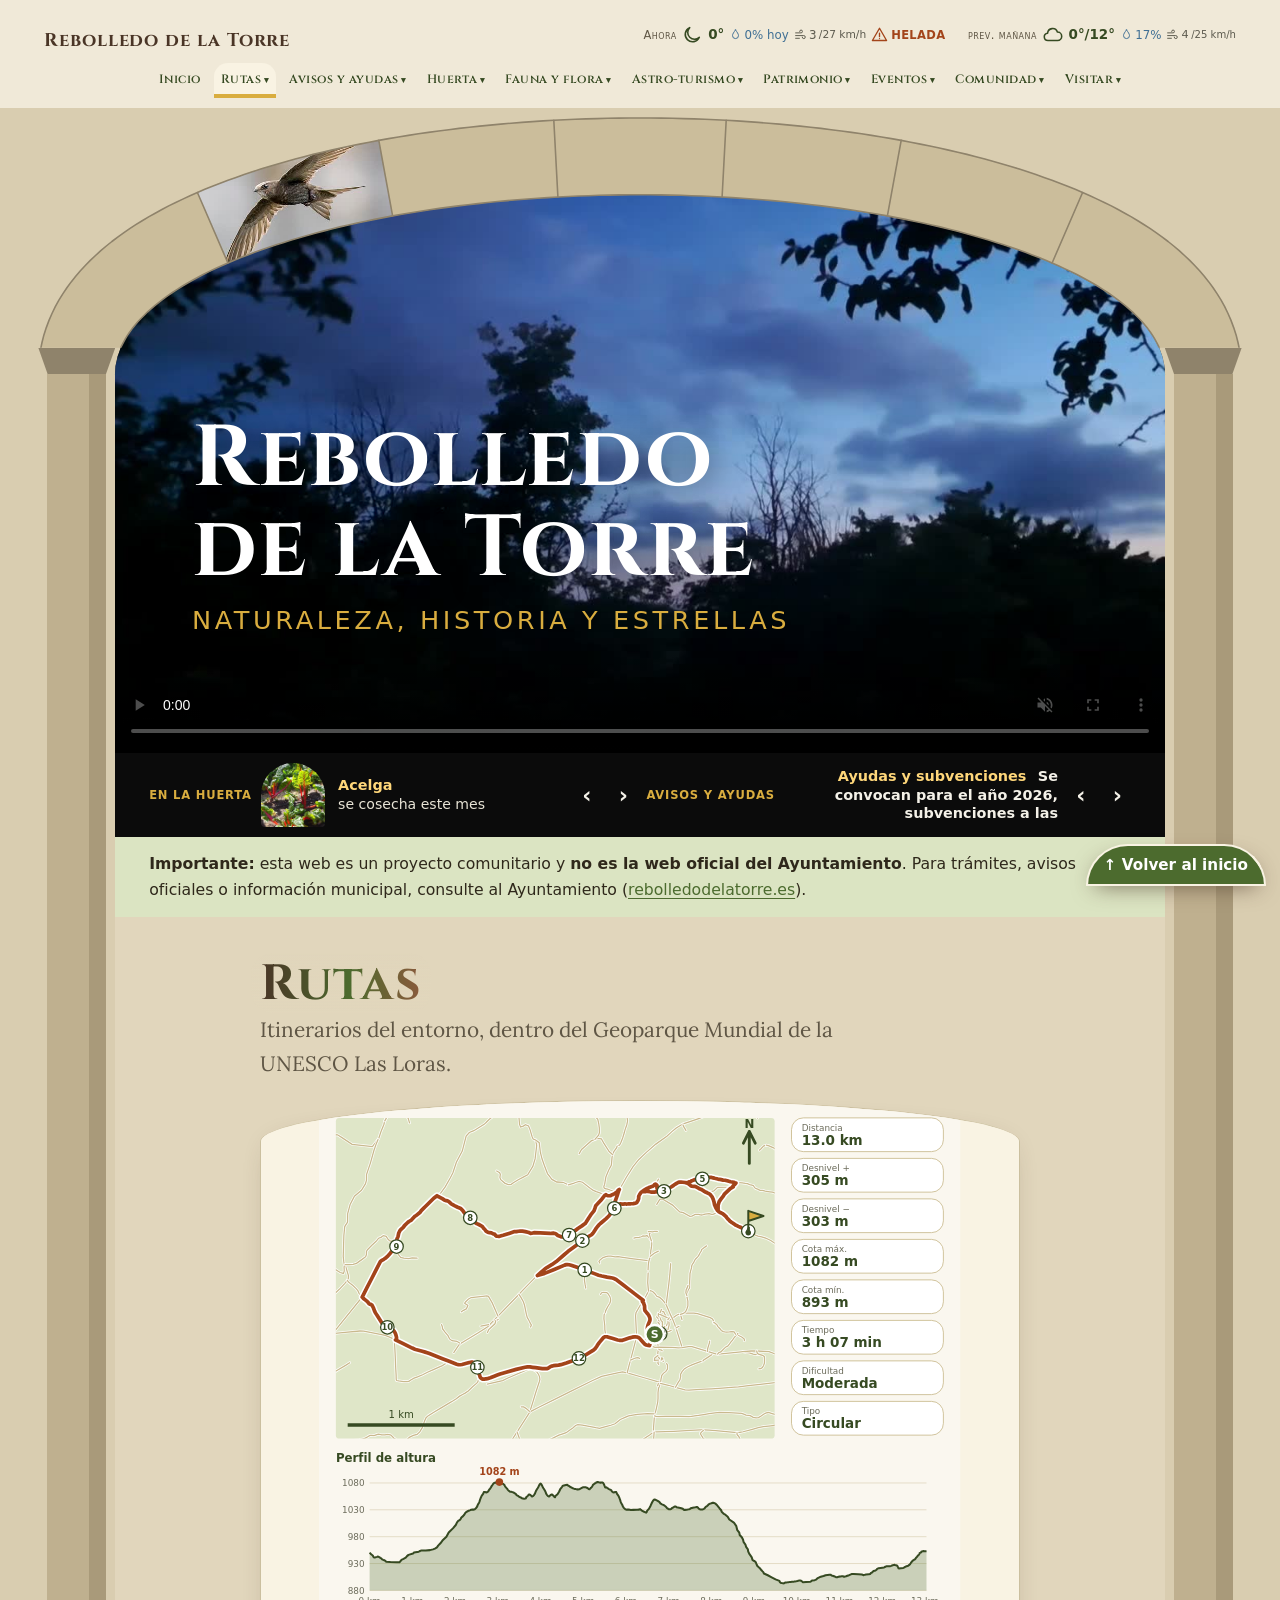
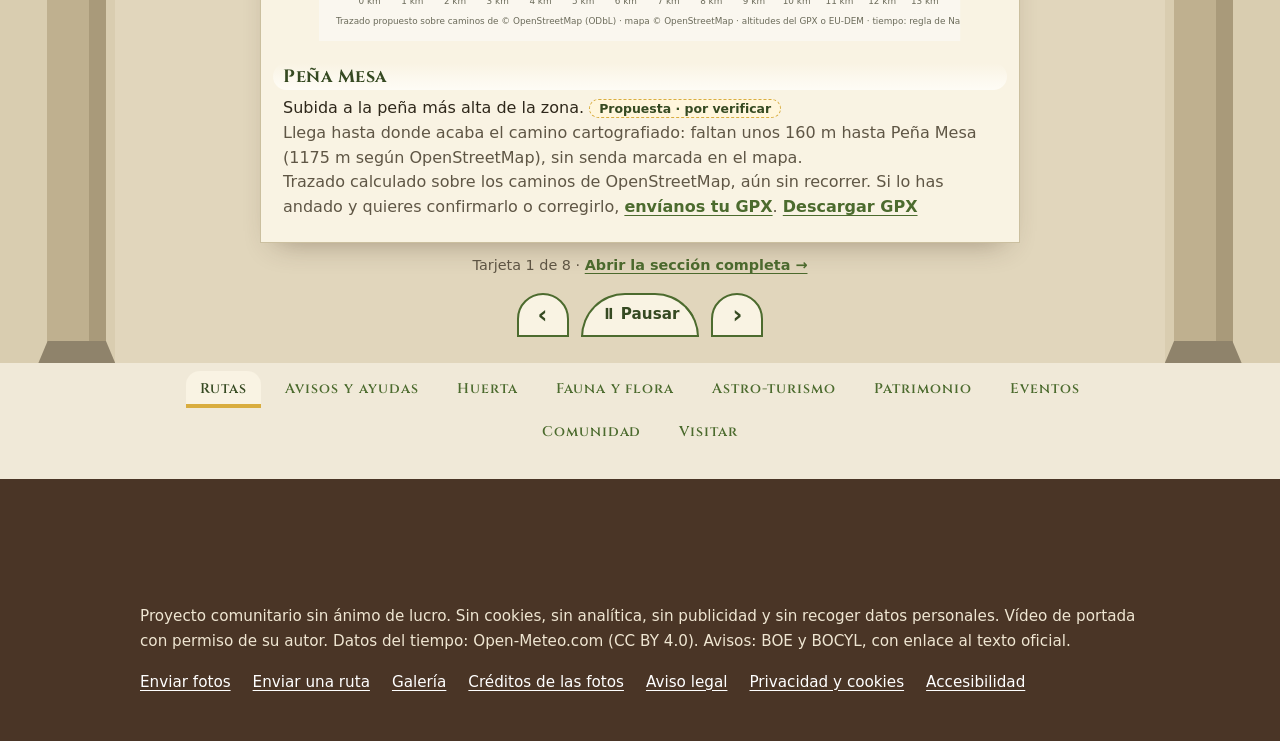
==== commit c18a3057: "Fondos elegidos para Teleclub, iglesia, Ayuntamiento y Cómo llegar Co-Authored-By: Claude Sonnet 5.5" ====
--- a/index.html
+++ b/index.html
@@ -183,11 +183,11 @@
       <div class="titulo"><h2 id="h-visitar">Visitar</h2></div>
       <p class="lead">Horarios, transporte, cómo llegar, el tiempo y cómo escribirnos.</p>
       <div class="rejilla">
-      <article class="tarjeta" id="visitar-1"><figure><svg viewBox="0 0 300 200" role="img" aria-label="Dibujo de un reloj" focusable="false" ><title>Dibujo de un reloj</title><rect width="300" height="200" fill="#c9deee"/><circle cx="150" cy="100" r="62" fill="#fff" stroke="#4c6b2e" stroke-width="6"/><path d="M150 44 V56" transform="rotate(0 150 100)" stroke="#364a22" stroke-width="4" stroke-linecap="round"/><path d="M150 48 V56" transform="rotate(30 150 100)" stroke="#364a22" stroke-width="2" stroke-linecap="round"/><path d="M150 48 V56" transform="rotate(60 150 100)" stroke="#364a22" stroke-width="2" stroke-linecap="round"/><path d="M150 44 V56" transform="rotate(90 150 100)" stroke="#364a22" stroke-width="4" stroke-linecap="round"/><path d="M150 48 V56" transform="rotate(120 150 100)" stroke="#364a22" stroke-width="2" stroke-linecap="round"/><path d="M150 48 V56" transform="rotate(150 150 100)" stroke="#364a22" stroke-width="2" stroke-linecap="round"/><path d="M150 44 V56" transform="rotate(180 150 100)" stroke="#364a22" stroke-width="4" stroke-linecap="round"/><path d="M150 48 V56" transform="rotate(210 150 100)" stroke="#364a22" stroke-width="2" stroke-linecap="round"/><path d="M150 48 V56" transform="rotate(240 150 100)" stroke="#364a22" stroke-width="2" stroke-linecap="round"/><path d="M150 44 V56" transform="rotate(270 150 100)" stroke="#364a22" stroke-width="4" stroke-linecap="round"/><path d="M150 48 V56" transform="rotate(300 150 100)" stroke="#364a22" stroke-width="2" stroke-linecap="round"/><path d="M150 48 V56" transform="rotate(330 150 100)" stroke="#364a22" stroke-width="2" stroke-linecap="round"/><path d="M150 100 V64" stroke="#0f1d3d" stroke-width="5" stroke-linecap="round"/><path d="M150 100 L176 114" stroke="#a3441a" stroke-width="4" stroke-linecap="round"/><circle cx="150" cy="100" r="5" fill="#0f1d3d"/></svg></figure><div class="texto"><h3>Horario del Teleclub</h3><p>Horario: por confirmar con el propio Teleclub. <small class="pendiente">por completar</small></p></div></article>
-      <article class="tarjeta" id="visitar-2"><figure><svg viewBox="0 0 300 200" role="img" aria-label="Dibujo de una iglesia románica con galería de arcos y torre" focusable="false" ><title>Dibujo de una iglesia románica con galería de arcos y torre</title><rect width="300" height="200" fill="#c9deee"/><g transform="translate(14 22) scale(.86)"><rect x="40" y="120" width="220" height="64" fill="#b9a98a"/><path d="M66 184 V150 A9 9 0 0 1 84 150 V184Z" fill="#0f1d3d"/><path d="M100 184 V150 A9 9 0 0 1 118 150 V184Z" fill="#0f1d3d"/><path d="M134 184 V150 A9 9 0 0 1 152 150 V184Z" fill="#0f1d3d"/><path d="M168 184 V150 A9 9 0 0 1 186 150 V184Z" fill="#0f1d3d"/><path d="M202 184 V150 A9 9 0 0 1 220 150 V184Z" fill="#0f1d3d"/><rect x="60" y="112" width="190" height="10" fill="#a99876"/><path d="M40 120 L150 76 L260 120Z" fill="#a3441a" opacity=".85"/><rect x="236" y="40" width="34" height="90" fill="#a99876"/><path d="M236 40 L253 18 L270 40Z" fill="#364a22"/><path d="M248 70 V58 A5 5 0 0 1 258 58 V70Z" fill="#0f1d3d"/></g></svg></figure><div class="texto"><h3>Horario de visitas a la iglesia</h3><p>Iglesia de San Julián y Santa Basilisa (siglo XII, pórtico románico). Para visitarla hay que avisar al teléfono <strong>616 440 648</strong> (dato de Turismo de Castilla y León, <em>por confirmar</em>). Horario fijo: por confirmar. Hay visitas guiadas al pórtico sobre todo en las fiestas patronales de enero.</p></div></article>
-      <article class="tarjeta" id="visitar-3"><figure><svg viewBox="0 0 300 200" role="img" aria-label="Dibujo de un ayuntamiento con bandera" focusable="false" ><title>Dibujo de un ayuntamiento con bandera</title><rect width="300" height="200" fill="#c9deee"/><rect x="70" y="86" width="160" height="82" fill="#b9a98a"/><path d="M60 88 L150 52 L240 88Z" fill="#a3441a" opacity=".85"/><rect x="86" y="104" width="16" height="26" fill="#0f1d3d"/><rect x="118" y="104" width="16" height="26" fill="#0f1d3d"/><rect x="182" y="104" width="16" height="26" fill="#0f1d3d"/><rect x="210" y="104" width="16" height="26" fill="#0f1d3d"/><path d="M138 168 V132 A12 12 0 0 1 162 132 V168Z" fill="#0f1d3d"/><path d="M150 52 V22" stroke="#0f1d3d" stroke-width="3"/><path d="M150 22 H178 V36 H150Z" fill="#d9ad3f"/></svg></figure><div class="texto"><h3>Horario del Ayuntamiento</h3><p>Calle Barrio Alto s/n. Teléfono <strong>947 572 303</strong> y web <a href="https://www.rebolledodelatorre.es" rel="noopener">rebolledodelatorre.es</a>. Horario de atención: por confirmar; consúltalo allí.</p></div></article>
+      <article class="tarjeta" id="visitar-1"><figure><svg viewBox="0 0 300 200" role="img" aria-label="Dibujo de un reloj" focusable="false" ><title>Dibujo de un reloj</title><rect width="300" height="200" fill="#f4c08f"/><circle cx="150" cy="100" r="62" fill="#fff" stroke="#4c6b2e" stroke-width="6"/><path d="M150 44 V56" transform="rotate(0 150 100)" stroke="#364a22" stroke-width="4" stroke-linecap="round"/><path d="M150 48 V56" transform="rotate(30 150 100)" stroke="#364a22" stroke-width="2" stroke-linecap="round"/><path d="M150 48 V56" transform="rotate(60 150 100)" stroke="#364a22" stroke-width="2" stroke-linecap="round"/><path d="M150 44 V56" transform="rotate(90 150 100)" stroke="#364a22" stroke-width="4" stroke-linecap="round"/><path d="M150 48 V56" transform="rotate(120 150 100)" stroke="#364a22" stroke-width="2" stroke-linecap="round"/><path d="M150 48 V56" transform="rotate(150 150 100)" stroke="#364a22" stroke-width="2" stroke-linecap="round"/><path d="M150 44 V56" transform="rotate(180 150 100)" stroke="#364a22" stroke-width="4" stroke-linecap="round"/><path d="M150 48 V56" transform="rotate(210 150 100)" stroke="#364a22" stroke-width="2" stroke-linecap="round"/><path d="M150 48 V56" transform="rotate(240 150 100)" stroke="#364a22" stroke-width="2" stroke-linecap="round"/><path d="M150 44 V56" transform="rotate(270 150 100)" stroke="#364a22" stroke-width="4" stroke-linecap="round"/><path d="M150 48 V56" transform="rotate(300 150 100)" stroke="#364a22" stroke-width="2" stroke-linecap="round"/><path d="M150 48 V56" transform="rotate(330 150 100)" stroke="#364a22" stroke-width="2" stroke-linecap="round"/><path d="M150 100 V64" stroke="#0f1d3d" stroke-width="5" stroke-linecap="round"/><path d="M150 100 L176 114" stroke="#a3441a" stroke-width="4" stroke-linecap="round"/><circle cx="150" cy="100" r="5" fill="#0f1d3d"/></svg></figure><div class="texto"><h3>Horario del Teleclub</h3><p>Horario: por confirmar con el propio Teleclub. <small class="pendiente">por completar</small></p></div></article>
+      <article class="tarjeta" id="visitar-2"><figure><svg viewBox="0 0 300 200" role="img" aria-label="Dibujo de una iglesia románica con galería de arcos y torre" focusable="false" ><title>Dibujo de una iglesia románica con galería de arcos y torre</title><rect width="300" height="200" fill="#c3a3d6"/><g transform="translate(14 22) scale(.86)"><rect x="40" y="120" width="220" height="64" fill="#b9a98a"/><path d="M66 184 V150 A9 9 0 0 1 84 150 V184Z" fill="#0f1d3d"/><path d="M100 184 V150 A9 9 0 0 1 118 150 V184Z" fill="#0f1d3d"/><path d="M134 184 V150 A9 9 0 0 1 152 150 V184Z" fill="#0f1d3d"/><path d="M168 184 V150 A9 9 0 0 1 186 150 V184Z" fill="#0f1d3d"/><path d="M202 184 V150 A9 9 0 0 1 220 150 V184Z" fill="#0f1d3d"/><rect x="60" y="112" width="190" height="10" fill="#a99876"/><path d="M40 120 L150 76 L260 120Z" fill="#a3441a" opacity=".85"/><rect x="236" y="40" width="34" height="90" fill="#a99876"/><path d="M236 40 L253 18 L270 40Z" fill="#364a22"/><path d="M248 70 V58 A5 5 0 0 1 258 58 V70Z" fill="#0f1d3d"/></g></svg></figure><div class="texto"><h3>Horario de visitas a la iglesia</h3><p>Iglesia de San Julián y Santa Basilisa (siglo XII, pórtico románico). Para visitarla hay que avisar al teléfono <strong>616 440 648</strong> (dato de Turismo de Castilla y León, <em>por confirmar</em>). Horario fijo: por confirmar. Hay visitas guiadas al pórtico sobre todo en las fiestas patronales de enero.</p></div></article>
+      <article class="tarjeta" id="visitar-3"><figure><svg viewBox="0 0 300 200" role="img" aria-label="Dibujo de un ayuntamiento con bandera" focusable="false" ><title>Dibujo de un ayuntamiento con bandera</title><rect width="300" height="200" fill="#c4c4c0"/><rect x="70" y="86" width="160" height="82" fill="#b9a98a"/><path d="M60 88 L150 52 L240 88Z" fill="#a3441a" opacity=".85"/><rect x="86" y="104" width="16" height="26" fill="#0f1d3d"/><rect x="118" y="104" width="16" height="26" fill="#0f1d3d"/><rect x="182" y="104" width="16" height="26" fill="#0f1d3d"/><rect x="210" y="104" width="16" height="26" fill="#0f1d3d"/><path d="M138 168 V132 A12 12 0 0 1 162 132 V168Z" fill="#0f1d3d"/><path d="M150 52 V22" stroke="#0f1d3d" stroke-width="3"/><path d="M150 22 H178 V36 H150Z" fill="#d9ad3f"/></svg></figure><div class="texto"><h3>Horario del Ayuntamiento</h3><p>Calle Barrio Alto s/n. Teléfono <strong>947 572 303</strong> y web <a href="https://www.rebolledodelatorre.es" rel="noopener">rebolledodelatorre.es</a>. Horario de atención: por confirmar; consúltalo allí.</p></div></article>
       <article class="tarjeta" id="visitar-4"><figure><svg viewBox="0 0 300 200" role="img" aria-label="Dibujo de un autobús" focusable="false" ><title>Dibujo de un autobús</title><rect width="300" height="200" fill="#f0d27a"/><path d="M0 160 H300" stroke="#8f836b" stroke-width="4"/><rect x="52" y="76" width="196" height="72" rx="12" fill="#4c6b2e"/><rect x="66" y="88" width="32" height="26" rx="4" fill="#fff"/><rect x="106" y="88" width="32" height="26" rx="4" fill="#fff"/><rect x="146" y="88" width="32" height="26" rx="4" fill="#fff"/><rect x="186" y="88" width="32" height="26" rx="4" fill="#fff"/><rect x="224" y="88" width="14" height="30" rx="3" fill="#fff"/><circle cx="92" cy="150" r="14" fill="#0f1d3d"/><circle cx="92" cy="150" r="5" fill="#ccc"/><circle cx="206" cy="150" r="14" fill="#0f1d3d"/><circle cx="206" cy="150" r="5" fill="#ccc"/></svg></figure><div class="texto"><h3>Transporte a la demanda</h3><p>En Castilla y León funciona el transporte público «a la demanda»: no hay horario fijo, hay que pedir el viaje con antelación a la central de reservas de la Junta (hay un bono rural gratuito en muchas zonas). Las expediciones y el teléfono concretos de esta zona: por confirmar con el Ayuntamiento o la Junta.</p></div></article>
-      <article class="tarjeta" id="visitar-5"><figure><svg viewBox="0 0 300 200" role="img" aria-label="Dibujo de un mapa con un camino y un punto marcado" focusable="false" ><title>Dibujo de un mapa con un camino y un punto marcado</title><rect width="300" height="200" fill="#c9deee"/><path d="M0 120 C70 90 120 150 200 110 S280 100 300 116" fill="none" stroke="#b9a98a" stroke-width="10" stroke-linecap="round"/><path d="M0 120 C70 90 120 150 200 110 S280 100 300 116" fill="none" stroke="#fff" stroke-width="2" stroke-dasharray="8 8"/><path d="M150 150 C120 110 124 76 150 58 C176 76 180 110 150 150Z" fill="#a3441a"/><circle cx="150" cy="92" r="11" fill="#fff"/></svg></figure><div class="texto"><h3>Cómo llegar</h3><p>Provincia de Burgos. <a href="https://www.openstreetmap.org/?mlat=42.6889&amp;mlon=-4.2271#map=14/42.6889/-4.2271" rel="noopener">Mapa (OpenStreetMap)</a></p></div></article>
+      <article class="tarjeta" id="visitar-5"><figure><svg viewBox="0 0 300 200" role="img" aria-label="Dibujo de un mapa con un camino y un punto marcado" focusable="false" ><title>Dibujo de un mapa con un camino y un punto marcado</title><rect width="300" height="200" fill="#72b052"/><path d="M0 120 C70 90 120 150 200 110 S280 100 300 116" fill="none" stroke="#b9a98a" stroke-width="10" stroke-linecap="round"/><path d="M0 120 C70 90 120 150 200 110 S280 100 300 116" fill="none" stroke="#fff" stroke-width="2" stroke-dasharray="8 8"/><path d="M150 150 C120 110 124 76 150 58 C176 76 180 110 150 150Z" fill="#a3441a"/><circle cx="150" cy="92" r="11" fill="#fff"/></svg></figure><div class="texto"><h3>Cómo llegar</h3><p>Provincia de Burgos. <a href="https://www.openstreetmap.org/?mlat=42.6889&amp;mlon=-4.2271#map=14/42.6889/-4.2271" rel="noopener">Mapa (OpenStreetMap)</a></p></div></article>
       <article class="tarjeta" id="visitar-6"><figure><svg viewBox="0 0 300 200" role="img" aria-label="Dibujo del Sol asomando entre nubes" focusable="false" ><title>Dibujo del Sol asomando entre nubes</title><defs><linearGradient id="g6" x1="0" y1="0" x2="0" y2="1"><stop offset="0" stop-color="#a7c7e5"/><stop offset="1" stop-color="#cfe1f1"/></linearGradient></defs><rect width="300" height="200" fill="url(#g6)"/><circle cx="104" cy="70" r="28" fill="#d9ad3f"/><g fill="#fff"><circle cx="150" cy="104" r="26"/><circle cx="182" cy="96" r="32"/><circle cx="214" cy="108" r="24"/><rect x="150" y="104" width="64" height="28"/></g><path d="M150 140 q0 10 -5 14 M182 144 q0 10 -5 14 M212 140 q0 10 -5 14" stroke="#6c8fc0" stroke-width="3" fill="none" stroke-linecap="round"/></svg></figure><div class="texto"><h3>El tiempo</h3><p><a href="https://windy.com/42.6889/-4.2271" rel="noopener">Windy</a> (se abre en otra página)</p></div></article>
       <article class="tarjeta" id="visitar-7"><figure><svg viewBox="0 0 300 200" role="img" aria-label="Dibujo de un sobre de correo" focusable="false" ><title>Dibujo de un sobre de correo</title><rect width="300" height="200" fill="#c9deee"/><rect x="66" y="58" width="168" height="104" rx="8" fill="#fff" stroke="#4c6b2e" stroke-width="4"/><path d="M66 66 L150 122 L234 66" fill="none" stroke="#4c6b2e" stroke-width="4" stroke-linejoin="round"/></svg></figure><div class="texto"><h3>Contacto</h3><p>Escríbenos por el bot de Telegram <a href="https://t.me/rebolledodelatorre_bot" rel="noopener">@rebolledodelatorre_bot</a> (botón «Hablar con el equipo»).</p></div></article>
       </div>
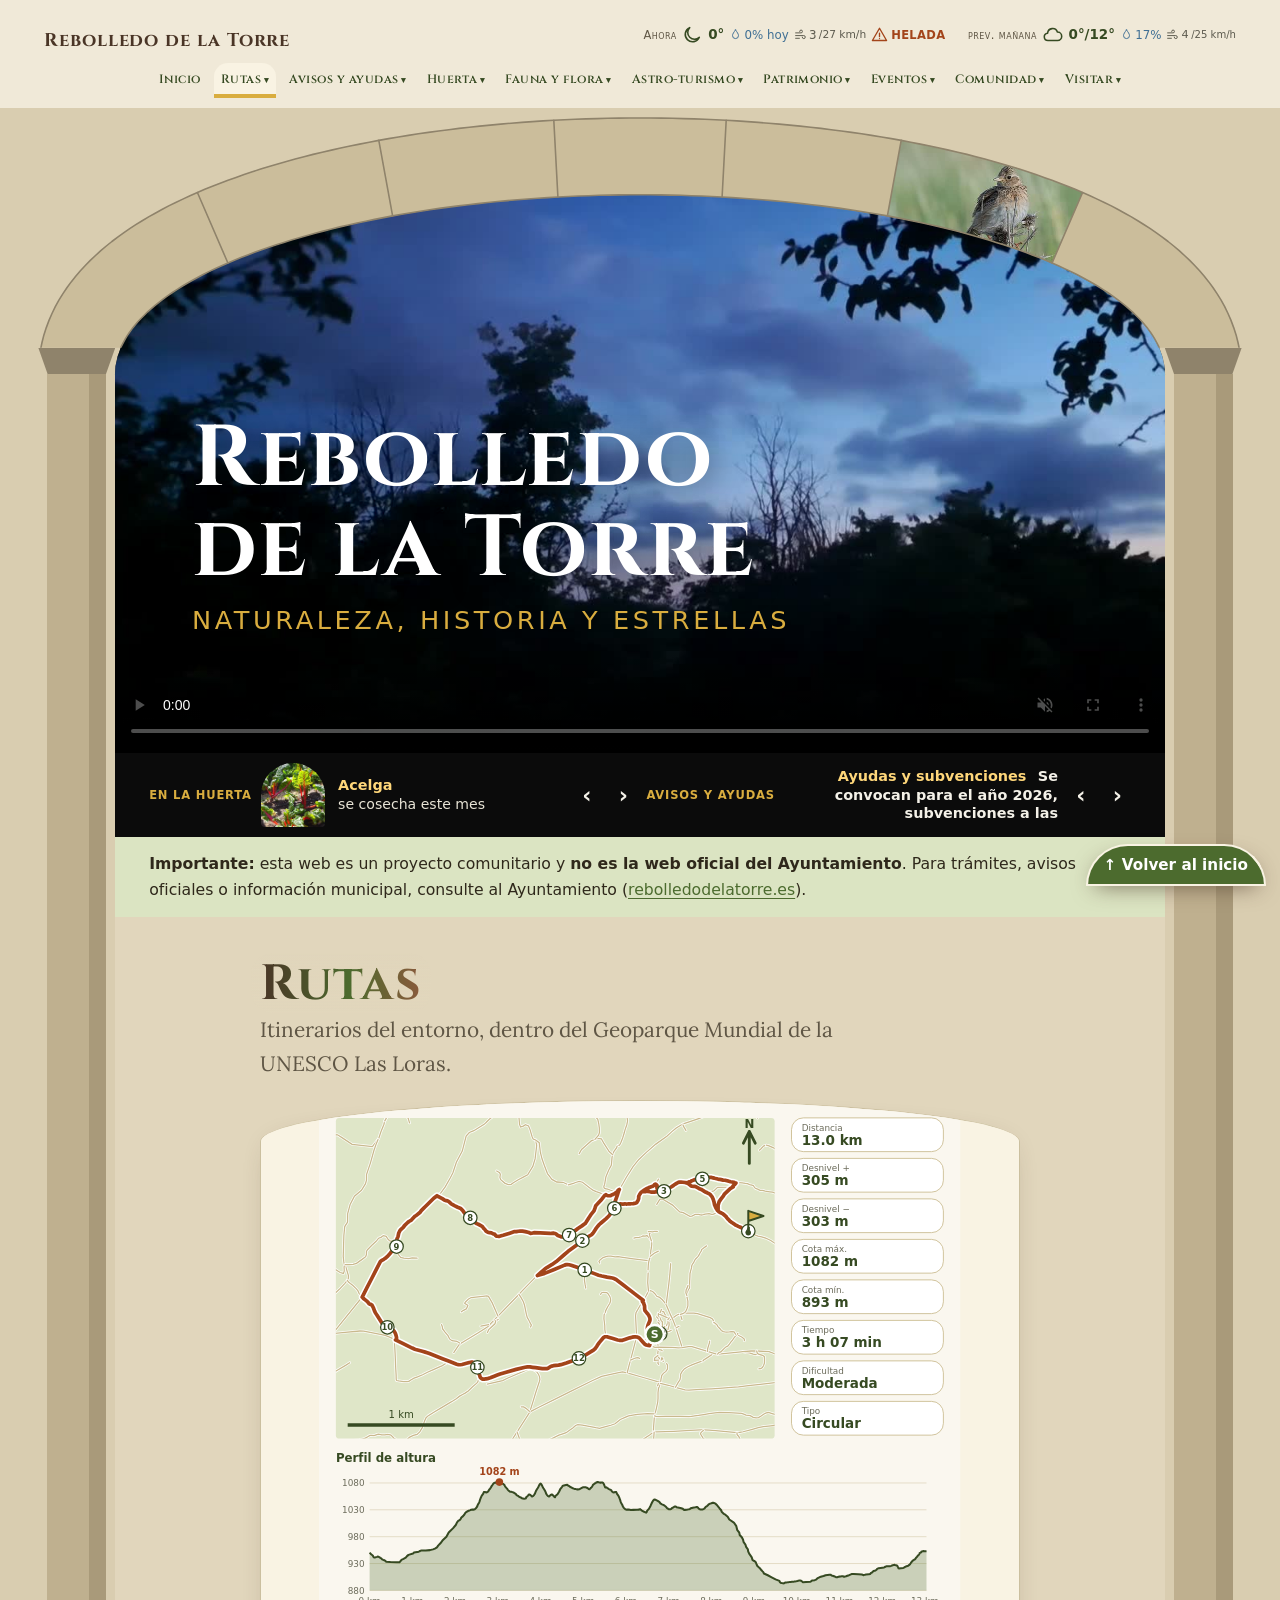
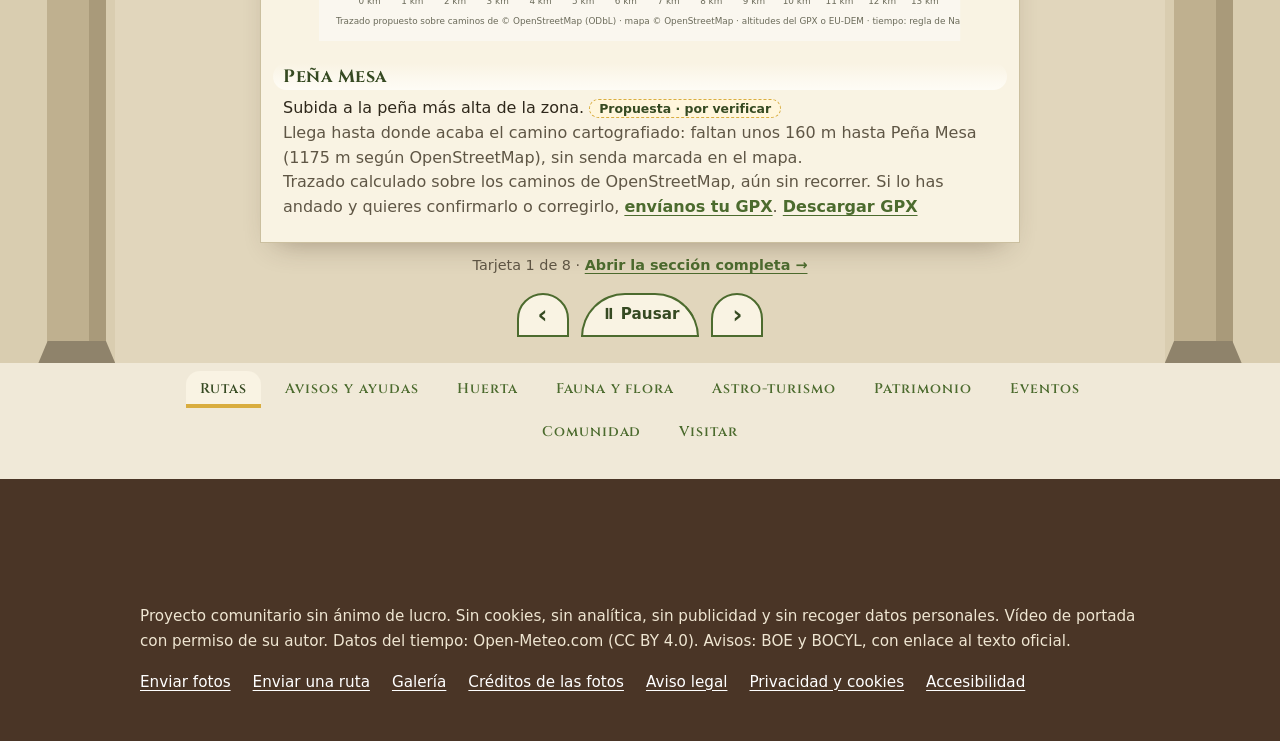
==== commit be13a44d: "Quitados los paréntesis tras «sobre el nivel del mar» Co-Authored-By: Claude Sonnet 5.5 <noreply@ant" ====
--- a/index.html
+++ b/index.html
@@ -87,23 +87,23 @@
       </div>
     </div>
   </section>
-  <section class="banda b2 sec" id="huerta" data-nombre="Huerta" data-lead="Qué sembrar, plantar y cosechar cada mes a unos 958 m de altitud sobre el nivel del mar (la de la zona, no la superficie del terreno), con fichas de cultivos, frutales, flores, setas y plantas peligrosas." aria-labelledby="h-huerta">
+  <section class="banda b2 sec" id="huerta" data-nombre="Huerta" data-lead="Qué sembrar, plantar y cosechar cada mes a unos 958 m de altitud sobre el nivel del mar, con fichas de cultivos, frutales, flores, setas y plantas peligrosas." aria-labelledby="h-huerta">
     <div class="envoltorio">
       <div class="titulo"><h2 id="h-huerta">Huerta</h2></div>
-      <p class="lead">Qué sembrar, plantar y cosechar cada mes a unos 958 m de altitud sobre el nivel del mar (la de la zona, no la superficie del terreno), con fichas de cultivos, frutales, flores, setas y plantas peligrosas.</p>
-      <div class="rejilla">
-      <article class="tarjeta" id="huerta-1"><figure><svg viewBox="0 0 300 200" role="img" aria-label="Dibujo de un calendario con un día marcado" focusable="false" ><title>Dibujo de un calendario con un día marcado</title><rect width="300" height="200" fill="#c9deee"/><rect x="92" y="44" width="116" height="108" rx="10" fill="#fff" stroke="#4c6b2e" stroke-width="4"/><rect x="92" y="44" width="116" height="26" rx="10" fill="#4c6b2e"/><circle cx="110" cy="96" r="3" fill="#b9a98a"/><circle cx="110" cy="116" r="3" fill="#b9a98a"/><circle cx="110" cy="136" r="3" fill="#b9a98a"/><circle cx="130" cy="96" r="3" fill="#b9a98a"/><circle cx="130" cy="116" r="3" fill="#b9a98a"/><circle cx="130" cy="136" r="3" fill="#b9a98a"/><circle cx="150" cy="96" r="3" fill="#b9a98a"/><circle cx="150" cy="116" r="3" fill="#b9a98a"/><circle cx="150" cy="136" r="3" fill="#b9a98a"/><circle cx="170" cy="96" r="3" fill="#b9a98a"/><circle cx="170" cy="116" r="3" fill="#b9a98a"/><circle cx="170" cy="136" r="3" fill="#b9a98a"/><circle cx="190" cy="96" r="3" fill="#b9a98a"/><circle cx="190" cy="116" r="3" fill="#b9a98a"/><circle cx="190" cy="136" r="3" fill="#b9a98a"/><circle cx="170" cy="116" r="9" fill="none" stroke="#a3441a" stroke-width="3"/></svg></figure><div class="texto"><h3>Este mes en la huerta</h3><p><strong>Noviembre.</strong> Plantar frutales y frambuesos; limpiar y compostar restos; siembras protegidas de rábano, rúcula y lechuga de invierno.</p><ul class="guia" style="margin-top:.3rem"><li><strong>Sembrar al aire libre:</strong> Haba</li><li><strong>Sembrar bajo cubierta:</strong> Espinaca, Guisante, Lechuga, Nabo, Rábano, Rúcula, Zanahoria</li><li><strong>Plantar o trasplantar:</strong> Ajo, Avellano, Cebolla, Cerezo, Ciruelo, Frambuesa, Grosella, Manzano, Membrillo, Nogal, Peral, Ruibarbo</li><li><strong>Cosechar:</strong> Acelga, Alcachofa, Apio, Berza / kale, Borraja, Brócoli, Canónigo, Cardo, Chirivía, Col / repollo, Col de Bruselas, Coliflor, Escarola, Espinaca, Lechuga, Manzano, Membrillo, Nabo, Puerro, Remolacha, Romero, Rábano, Rúcula, Zanahoria</li></ul><p class="nota">Datos botánicos adaptados a unos 958 m de altitud sobre el nivel del mar (la de la zona) y escritos de memoria: orientativos, contrasta con guías y con la gente de la zona. Las heladas en esta altura pueden llegar hasta mediados de mayo y volver en octubre.</p></div></article>
-      <article class="tarjeta" id="huerta-2"><figure><svg viewBox="0 0 300 200" role="img" aria-label="Dibujo de un calendario con un día marcado" focusable="false" ><title>Dibujo de un calendario con un día marcado</title><rect width="300" height="200" fill="#c9deee"/><rect x="92" y="44" width="116" height="108" rx="10" fill="#fff" stroke="#4c6b2e" stroke-width="4"/><rect x="92" y="44" width="116" height="26" rx="10" fill="#4c6b2e"/><circle cx="110" cy="96" r="3" fill="#b9a98a"/><circle cx="110" cy="116" r="3" fill="#b9a98a"/><circle cx="110" cy="136" r="3" fill="#b9a98a"/><circle cx="130" cy="96" r="3" fill="#b9a98a"/><circle cx="130" cy="116" r="3" fill="#b9a98a"/><circle cx="130" cy="136" r="3" fill="#b9a98a"/><circle cx="150" cy="96" r="3" fill="#b9a98a"/><circle cx="150" cy="116" r="3" fill="#b9a98a"/><circle cx="150" cy="136" r="3" fill="#b9a98a"/><circle cx="170" cy="96" r="3" fill="#b9a98a"/><circle cx="170" cy="116" r="3" fill="#b9a98a"/><circle cx="170" cy="136" r="3" fill="#b9a98a"/><circle cx="190" cy="96" r="3" fill="#b9a98a"/><circle cx="190" cy="116" r="3" fill="#b9a98a"/><circle cx="190" cy="136" r="3" fill="#b9a98a"/><circle cx="170" cy="116" r="9" fill="none" stroke="#a3441a" stroke-width="3"/></svg></figure><div class="texto"><h3>El mes que viene en la huerta</h3><p><strong>Diciembre, el mes que viene.</strong> Descanso del suelo; abonado de fondo con compost; revisar herramientas; planificar el año siguiente.</p><ul class="guia" style="margin-top:.3rem"><li><strong>Sembrar al aire libre:</strong> —</li><li><strong>Sembrar bajo cubierta:</strong> Espinaca, Rábano, Rúcula</li><li><strong>Plantar o trasplantar:</strong> Avellano, Cerezo, Ciruelo, Frambuesa, Grosella, Manzano, Membrillo, Nogal, Peral</li><li><strong>Cosechar:</strong> Alcachofa, Berza / kale, Borraja, Canónigo, Cardo, Chirivía, Col / repollo, Col de Bruselas, Coliflor, Escarola, Espinaca, Nabo, Puerro, Romero, Zanahoria</li></ul><p class="nota">Datos botánicos adaptados a unos 958 m de altitud sobre el nivel del mar (la de la zona) y escritos de memoria: orientativos, contrasta con guías y con la gente de la zona. Las heladas en esta altura pueden llegar hasta mediados de mayo y volver en octubre.</p></div></article>
+      <p class="lead">Qué sembrar, plantar y cosechar cada mes a unos 958 m de altitud sobre el nivel del mar, con fichas de cultivos, frutales, flores, setas y plantas peligrosas.</p>
+      <div class="rejilla">
+      <article class="tarjeta" id="huerta-1"><figure><svg viewBox="0 0 300 200" role="img" aria-label="Dibujo de un calendario con un día marcado" focusable="false" ><title>Dibujo de un calendario con un día marcado</title><rect width="300" height="200" fill="#c9deee"/><rect x="92" y="44" width="116" height="108" rx="10" fill="#fff" stroke="#4c6b2e" stroke-width="4"/><rect x="92" y="44" width="116" height="26" rx="10" fill="#4c6b2e"/><circle cx="110" cy="96" r="3" fill="#b9a98a"/><circle cx="110" cy="116" r="3" fill="#b9a98a"/><circle cx="110" cy="136" r="3" fill="#b9a98a"/><circle cx="130" cy="96" r="3" fill="#b9a98a"/><circle cx="130" cy="116" r="3" fill="#b9a98a"/><circle cx="130" cy="136" r="3" fill="#b9a98a"/><circle cx="150" cy="96" r="3" fill="#b9a98a"/><circle cx="150" cy="116" r="3" fill="#b9a98a"/><circle cx="150" cy="136" r="3" fill="#b9a98a"/><circle cx="170" cy="96" r="3" fill="#b9a98a"/><circle cx="170" cy="116" r="3" fill="#b9a98a"/><circle cx="170" cy="136" r="3" fill="#b9a98a"/><circle cx="190" cy="96" r="3" fill="#b9a98a"/><circle cx="190" cy="116" r="3" fill="#b9a98a"/><circle cx="190" cy="136" r="3" fill="#b9a98a"/><circle cx="170" cy="116" r="9" fill="none" stroke="#a3441a" stroke-width="3"/></svg></figure><div class="texto"><h3>Este mes en la huerta</h3><p><strong>Noviembre.</strong> Plantar frutales y frambuesos; limpiar y compostar restos; siembras protegidas de rábano, rúcula y lechuga de invierno.</p><ul class="guia" style="margin-top:.3rem"><li><strong>Sembrar al aire libre:</strong> Haba</li><li><strong>Sembrar bajo cubierta:</strong> Espinaca, Guisante, Lechuga, Nabo, Rábano, Rúcula, Zanahoria</li><li><strong>Plantar o trasplantar:</strong> Ajo, Avellano, Cebolla, Cerezo, Ciruelo, Frambuesa, Grosella, Manzano, Membrillo, Nogal, Peral, Ruibarbo</li><li><strong>Cosechar:</strong> Acelga, Alcachofa, Apio, Berza / kale, Borraja, Brócoli, Canónigo, Cardo, Chirivía, Col / repollo, Col de Bruselas, Coliflor, Escarola, Espinaca, Lechuga, Manzano, Membrillo, Nabo, Puerro, Remolacha, Romero, Rábano, Rúcula, Zanahoria</li></ul><p class="nota">Datos botánicos adaptados a unos 958 m de altitud sobre el nivel del mar y escritos de memoria: orientativos, contrasta con guías y con la gente de la zona. Las heladas en esta altura pueden llegar hasta mediados de mayo y volver en octubre.</p></div></article>
+      <article class="tarjeta" id="huerta-2"><figure><svg viewBox="0 0 300 200" role="img" aria-label="Dibujo de un calendario con un día marcado" focusable="false" ><title>Dibujo de un calendario con un día marcado</title><rect width="300" height="200" fill="#c9deee"/><rect x="92" y="44" width="116" height="108" rx="10" fill="#fff" stroke="#4c6b2e" stroke-width="4"/><rect x="92" y="44" width="116" height="26" rx="10" fill="#4c6b2e"/><circle cx="110" cy="96" r="3" fill="#b9a98a"/><circle cx="110" cy="116" r="3" fill="#b9a98a"/><circle cx="110" cy="136" r="3" fill="#b9a98a"/><circle cx="130" cy="96" r="3" fill="#b9a98a"/><circle cx="130" cy="116" r="3" fill="#b9a98a"/><circle cx="130" cy="136" r="3" fill="#b9a98a"/><circle cx="150" cy="96" r="3" fill="#b9a98a"/><circle cx="150" cy="116" r="3" fill="#b9a98a"/><circle cx="150" cy="136" r="3" fill="#b9a98a"/><circle cx="170" cy="96" r="3" fill="#b9a98a"/><circle cx="170" cy="116" r="3" fill="#b9a98a"/><circle cx="170" cy="136" r="3" fill="#b9a98a"/><circle cx="190" cy="96" r="3" fill="#b9a98a"/><circle cx="190" cy="116" r="3" fill="#b9a98a"/><circle cx="190" cy="136" r="3" fill="#b9a98a"/><circle cx="170" cy="116" r="9" fill="none" stroke="#a3441a" stroke-width="3"/></svg></figure><div class="texto"><h3>El mes que viene en la huerta</h3><p><strong>Diciembre, el mes que viene.</strong> Descanso del suelo; abonado de fondo con compost; revisar herramientas; planificar el año siguiente.</p><ul class="guia" style="margin-top:.3rem"><li><strong>Sembrar al aire libre:</strong> —</li><li><strong>Sembrar bajo cubierta:</strong> Espinaca, Rábano, Rúcula</li><li><strong>Plantar o trasplantar:</strong> Avellano, Cerezo, Ciruelo, Frambuesa, Grosella, Manzano, Membrillo, Nogal, Peral</li><li><strong>Cosechar:</strong> Alcachofa, Berza / kale, Borraja, Canónigo, Cardo, Chirivía, Col / repollo, Col de Bruselas, Coliflor, Escarola, Espinaca, Nabo, Puerro, Romero, Zanahoria</li></ul><p class="nota">Datos botánicos adaptados a unos 958 m de altitud sobre el nivel del mar y escritos de memoria: orientativos, contrasta con guías y con la gente de la zona. Las heladas en esta altura pueden llegar hasta mediados de mayo y volver en octubre.</p></div></article>
       <article class="tarjeta" id="huerta-3"><div class="figuras mosaico mos4"><img src="huerta/fotos/puerro.jpg" alt="Puerro" title="Puerro" loading="lazy"><img src="huerta/fotos/chirivia.jpg" alt="Chirivía" title="Chirivía" loading="lazy"><img src="huerta/fotos/zanahoria.jpg" alt="Zanahoria" title="Zanahoria" loading="lazy"><img src="huerta/fotos/col.jpg" alt="Col / repollo" title="Col / repollo" loading="lazy"></div><div class="texto"><h3>Receta del mes</h3><p><strong>Crema de verduras de invierno.</strong></p><p>Con lo que se cosecha en noviembre: puerro, chirivía, zanahoria, col / repollo, más aceite de oliva, sal y especias.</p><p>Cuece el puerro, la chirivía y la zanahoria hasta que estén blandos, tritura y sirve con unas hojas de col salteadas.</p><p class="nota">Sugerencia orientativa; cambia cantidades y especias a tu gusto. Fotos de ingredientes: Wikimedia Commons, licencia libre; autoría en <a href="creditos-fotos.html">créditos de las fotos</a>.</p></div></article>
-      <article class="tarjeta" id="huerta-4"><figure><svg viewBox="0 0 300 200" role="img" aria-label="Dibujo de una zanahoria" focusable="false" ><title>Dibujo de una zanahoria</title><rect width="300" height="200" fill="#c9deee"/><path d="M0 168 C80 152 160 176 300 160 V200 H0Z" fill="#4c6b2e"/><path d="M150 72 L124 156 Q150 168 176 156Z" fill="#d9822b"/><path d="M150 72 C130 40 112 44 106 30 M150 72 C150 36 156 26 150 14 M150 72 C170 40 188 44 194 30" stroke="#4c6b2e" stroke-width="7" fill="none" stroke-linecap="round"/></svg></figure><div class="texto"><h3>Productos de temporada</h3><p>Lo que da la huerta en <strong>noviembre</strong> a unos 958 m de <strong>altitud sobre el nivel del mar</strong> (la altitud de la zona):</p><ul class="guia" style="margin-top:.3rem"><li><strong>Hortalizas y legumbres:</strong> Acelga, Alcachofa, Apio, Berza / kale, Borraja, Brócoli, Canónigo, Cardo, Chirivía, Col / repollo, Col de Bruselas, Coliflor, Escarola, Espinaca, Lechuga, Nabo, Puerro, Remolacha, Rábano, Rúcula, Zanahoria</li><li><strong>Frutas y frutos:</strong> Manzano, Membrillo</li></ul><p class="nota">Comer de temporada y de cerca es más barato, más sabroso y más sostenible.</p></div></article>
+      <article class="tarjeta" id="huerta-4"><figure><svg viewBox="0 0 300 200" role="img" aria-label="Dibujo de una zanahoria" focusable="false" ><title>Dibujo de una zanahoria</title><rect width="300" height="200" fill="#c9deee"/><path d="M0 168 C80 152 160 176 300 160 V200 H0Z" fill="#4c6b2e"/><path d="M150 72 L124 156 Q150 168 176 156Z" fill="#d9822b"/><path d="M150 72 C130 40 112 44 106 30 M150 72 C150 36 156 26 150 14 M150 72 C170 40 188 44 194 30" stroke="#4c6b2e" stroke-width="7" fill="none" stroke-linecap="round"/></svg></figure><div class="texto"><h3>Productos de temporada</h3><p>Lo que da la huerta en <strong>noviembre</strong> a unos 958 m de <strong>altitud sobre el nivel del mar</strong>:</p><ul class="guia" style="margin-top:.3rem"><li><strong>Hortalizas y legumbres:</strong> Acelga, Alcachofa, Apio, Berza / kale, Borraja, Brócoli, Canónigo, Cardo, Chirivía, Col / repollo, Col de Bruselas, Coliflor, Escarola, Espinaca, Lechuga, Nabo, Puerro, Remolacha, Rábano, Rúcula, Zanahoria</li><li><strong>Frutas y frutos:</strong> Manzano, Membrillo</li></ul><p class="nota">Comer de temporada y de cerca es más barato, más sabroso y más sostenible.</p></div></article>
       <article class="tarjeta ancha" id="huerta-5"><div class="figuras una" style="background:#faf5e8"><svg viewBox="0 0 760 460" role="img" aria-label="Calendario de la huerta (altitud de la zona: 958 m): calendario por meses, de enero a diciembre" focusable="false" ><title>Calendario de la huerta (altitud de la zona: 958 m): calendario por meses, de enero a diciembre</title><rect width="760" height="460" fill="#faf5e8"/><text x="380.0" y="34" text-anchor="middle" font-size="16" font-weight="700" fill="#364a22" font-family="Cinzel,Lora,serif">Calendario de la huerta (altitud de la zona: 958 m)</text><text x="236.2" y="88" text-anchor="middle" font-size="12" font-weight="700" fill="#364a22" font-family="system-ui,sans-serif">E</text><text x="280.8" y="88" text-anchor="middle" font-size="12" font-weight="700" fill="#364a22" font-family="system-ui,sans-serif">F</text><text x="325.2" y="88" text-anchor="middle" font-size="12" font-weight="700" fill="#364a22" font-family="system-ui,sans-serif">M</text><text x="369.8" y="88" text-anchor="middle" font-size="12" font-weight="700" fill="#364a22" font-family="system-ui,sans-serif">A</text><text x="414.2" y="88" text-anchor="middle" font-size="12" font-weight="700" fill="#364a22" font-family="system-ui,sans-serif">M</text><text x="458.8" y="88" text-anchor="middle" font-size="12" font-weight="700" fill="#364a22" font-family="system-ui,sans-serif">J</text><text x="503.2" y="88" text-anchor="middle" font-size="12" font-weight="700" fill="#364a22" font-family="system-ui,sans-serif">J</text><text x="547.8" y="88" text-anchor="middle" font-size="12" font-weight="700" fill="#364a22" font-family="system-ui,sans-serif">A</text><text x="592.2" y="88" text-anchor="middle" font-size="12" font-weight="700" fill="#364a22" font-family="system-ui,sans-serif">S</text><text x="636.8" y="88" text-anchor="middle" font-size="12" font-weight="700" fill="#364a22" font-family="system-ui,sans-serif">O</text><text x="681.2" y="88" text-anchor="middle" font-size="12" font-weight="700" fill="#364a22" font-family="system-ui,sans-serif">N</text><text x="725.8" y="88" text-anchor="middle" font-size="12" font-weight="700" fill="#364a22" font-family="system-ui,sans-serif">D</text><rect x="8" y="96" width="744" height="22" fill="#efe6d2"/><text x="14" y="112" font-size="11.5" fill="#2f281b" font-family="Lora,Georgia,serif">Ajo</text><rect x="615.5" y="100" width="42.5" height="14" rx="4" fill="#d9ad3f"/><rect x="660.0" y="100" width="42.5" height="14" rx="4" fill="#d9ad3f"/><rect x="437.5" y="100" width="42.5" height="14" rx="4" fill="#a3441a"/><rect x="482.0" y="100" width="42.5" height="14" rx="4" fill="#a3441a"/><text x="14" y="134" font-size="11.5" fill="#2f281b" font-family="Lora,Georgia,serif">Cebolla</text><rect x="215.0" y="122" width="42.5" height="14" rx="4" fill="#4c6b2e"/><rect x="259.5" y="122" width="42.5" height="14" rx="4" fill="#4c6b2e"/><rect x="304.0" y="122" width="42.5" height="14" rx="4" fill="#d9ad3f"/><rect x="348.5" y="122" width="42.5" height="14" rx="4" fill="#d9ad3f"/><rect x="615.5" y="122" width="42.5" height="14" rx="4" fill="#d9ad3f"/><rect x="660.0" y="122" width="42.5" height="14" rx="4" fill="#d9ad3f"/><rect x="482.0" y="122" width="42.5" height="14" rx="4" fill="#a3441a"/><rect x="526.5" y="122" width="42.5" height="14" rx="4" fill="#a3441a"/><rect x="571.0" y="122" width="42.5" height="14" rx="4" fill="#a3441a"/><rect x="8" y="140" width="744" height="22" fill="#efe6d2"/><text x="14" y="156" font-size="11.5" fill="#2f281b" font-family="Lora,Georgia,serif">Patata</text><rect x="348.5" y="144" width="42.5" height="14" rx="4" fill="#d9ad3f"/><rect x="393.0" y="144" width="42.5" height="14" rx="4" fill="#d9ad3f"/><rect x="526.5" y="144" width="42.5" height="14" rx="4" fill="#a3441a"/><rect x="571.0" y="144" width="42.5" height="14" rx="4" fill="#a3441a"/><rect x="615.5" y="144" width="42.5" height="14" rx="4" fill="#a3441a"/><text x="14" y="178" font-size="11.5" fill="#2f281b" font-family="Lora,Georgia,serif">Zanahoria</text><rect x="348.5" y="166" width="42.5" height="14" rx="4" fill="#4c6b2e"/><rect x="393.0" y="166" width="42.5" height="14" rx="4" fill="#4c6b2e"/><rect x="437.5" y="166" width="42.5" height="14" rx="4" fill="#4c6b2e"/><rect x="482.0" y="166" width="42.5" height="14" rx="4" fill="#4c6b2e"/><rect x="571.0" y="166" width="42.5" height="14" rx="4" fill="#4c6b2e"/><rect x="615.5" y="166" width="42.5" height="14" rx="4" fill="#4c6b2e"/><rect x="660.0" y="166" width="42.5" height="14" rx="4" fill="#4c6b2e"/><rect x="482.0" y="166" width="42.5" height="14" rx="4" fill="#a3441a"/><rect x="526.5" y="166" width="42.5" height="14" rx="4" fill="#a3441a"/><rect x="571.0" y="166" width="42.5" height="14" rx="4" fill="#a3441a"/><rect x="615.5" y="166" width="42.5" height="14" rx="4" fill="#a3441a"/><rect x="660.0" y="166" width="42.5" height="14" rx="4" fill="#a3441a"/><rect x="704.5" y="166" width="42.5" height="14" rx="4" fill="#a3441a"/><rect x="8" y="184" width="744" height="22" fill="#efe6d2"/><text x="14" y="200" font-size="11.5" fill="#2f281b" font-family="Lora,Georgia,serif">Lechuga</text><rect x="259.5" y="188" width="42.5" height="14" rx="4" fill="#4c6b2e"/><rect x="304.0" y="188" width="42.5" height="14" rx="4" fill="#4c6b2e"/><rect x="348.5" y="188" width="42.5" height="14" rx="4" fill="#4c6b2e"/><rect x="393.0" y="188" width="42.5" height="14" rx="4" fill="#4c6b2e"/><rect x="437.5" y="188" width="42.5" height="14" rx="4" fill="#4c6b2e"/><rect x="482.0" y="188" width="42.5" height="14" rx="4" fill="#4c6b2e"/><rect x="526.5" y="188" width="42.5" height="14" rx="4" fill="#4c6b2e"/><rect x="615.5" y="188" width="42.5" height="14" rx="4" fill="#4c6b2e"/><rect x="660.0" y="188" width="42.5" height="14" rx="4" fill="#4c6b2e"/><rect x="348.5" y="188" width="42.5" height="14" rx="4" fill="#d9ad3f"/><rect x="393.0" y="188" width="42.5" height="14" rx="4" fill="#d9ad3f"/><rect x="437.5" y="188" width="42.5" height="14" rx="4" fill="#d9ad3f"/><rect x="482.0" y="188" width="42.5" height="14" rx="4" fill="#d9ad3f"/><rect x="526.5" y="188" width="42.5" height="14" rx="4" fill="#d9ad3f"/><rect x="571.0" y="188" width="42.5" height="14" rx="4" fill="#d9ad3f"/><rect x="393.0" y="188" width="42.5" height="14" rx="4" fill="#a3441a"/><rect x="437.5" y="188" width="42.5" height="14" rx="4" fill="#a3441a"/><rect x="482.0" y="188" width="42.5" height="14" rx="4" fill="#a3441a"/><rect x="526.5" y="188" width="42.5" height="14" rx="4" fill="#a3441a"/><rect x="571.0" y="188" width="42.5" height="14" rx="4" fill="#a3441a"/><rect x="615.5" y="188" width="42.5" height="14" rx="4" fill="#a3441a"/><rect x="660.0" y="188" width="42.5" height="14" rx="4" fill="#a3441a"/><text x="14" y="222" font-size="11.5" fill="#2f281b" font-family="Lora,Georgia,serif">Tomate</text><rect x="304.0" y="210" width="42.5" height="14" rx="4" fill="#4c6b2e"/><rect x="348.5" y="210" width="42.5" height="14" rx="4" fill="#4c6b2e"/><rect x="393.0" y="210" width="42.5" height="14" rx="4" fill="#d9ad3f"/><rect x="437.5" y="210" width="42.5" height="14" rx="4" fill="#d9ad3f"/><rect x="526.5" y="210" width="42.5" height="14" rx="4" fill="#a3441a"/><rect x="571.0" y="210" width="42.5" height="14" rx="4" fill="#a3441a"/><rect x="615.5" y="210" width="42.5" height="14" rx="4" fill="#a3441a"/><rect x="8" y="228" width="744" height="22" fill="#efe6d2"/><text x="14" y="244" font-size="11.5" fill="#2f281b" font-family="Lora,Georgia,serif">Pimiento</text><rect x="304.0" y="232" width="42.5" height="14" rx="4" fill="#4c6b2e"/><rect x="348.5" y="232" width="42.5" height="14" rx="4" fill="#4c6b2e"/><rect x="437.5" y="232" width="42.5" height="14" rx="4" fill="#d9ad3f"/><rect x="526.5" y="232" width="42.5" height="14" rx="4" fill="#a3441a"/><rect x="571.0" y="232" width="42.5" height="14" rx="4" fill="#a3441a"/><rect x="615.5" y="232" width="42.5" height="14" rx="4" fill="#a3441a"/><text x="14" y="266" font-size="11.5" fill="#2f281b" font-family="Lora,Georgia,serif">Calabacín</text><rect x="348.5" y="254" width="42.5" height="14" rx="4" fill="#4c6b2e"/><rect x="393.0" y="254" width="42.5" height="14" rx="4" fill="#4c6b2e"/><rect x="437.5" y="254" width="42.5" height="14" rx="4" fill="#4c6b2e"/><rect x="393.0" y="254" width="42.5" height="14" rx="4" fill="#d9ad3f"/><rect x="437.5" y="254" width="42.5" height="14" rx="4" fill="#d9ad3f"/><rect x="482.0" y="254" width="42.5" height="14" rx="4" fill="#a3441a"/><rect x="526.5" y="254" width="42.5" height="14" rx="4" fill="#a3441a"/><rect x="571.0" y="254" width="42.5" height="14" rx="4" fill="#a3441a"/><rect x="615.5" y="254" width="42.5" height="14" rx="4" fill="#a3441a"/><rect x="8" y="272" width="744" height="22" fill="#efe6d2"/><text x="14" y="288" font-size="11.5" fill="#2f281b" font-family="Lora,Georgia,serif">Calabaza</text><rect x="393.0" y="276" width="42.5" height="14" rx="4" fill="#4c6b2e"/><rect x="437.5" y="276" width="42.5" height="14" rx="4" fill="#4c6b2e"/><rect x="571.0" y="276" width="42.5" height="14" rx="4" fill="#a3441a"/><rect x="615.5" y="276" width="42.5" height="14" rx="4" fill="#a3441a"/><text x="14" y="310" font-size="11.5" fill="#2f281b" font-family="Lora,Georgia,serif">Guisante</text><rect x="259.5" y="298" width="42.5" height="14" rx="4" fill="#4c6b2e"/><rect x="304.0" y="298" width="42.5" height="14" rx="4" fill="#4c6b2e"/><rect x="348.5" y="298" width="42.5" height="14" rx="4" fill="#4c6b2e"/><rect x="660.0" y="298" width="42.5" height="14" rx="4" fill="#4c6b2e"/><rect x="393.0" y="298" width="42.5" height="14" rx="4" fill="#a3441a"/><rect x="437.5" y="298" width="42.5" height="14" rx="4" fill="#a3441a"/><rect x="482.0" y="298" width="42.5" height="14" rx="4" fill="#a3441a"/><rect x="8" y="316" width="744" height="22" fill="#efe6d2"/><text x="14" y="332" font-size="11.5" fill="#2f281b" font-family="Lora,Georgia,serif">Haba</text><rect x="259.5" y="320" width="42.5" height="14" rx="4" fill="#4c6b2e"/><rect x="304.0" y="320" width="42.5" height="14" rx="4" fill="#4c6b2e"/><rect x="615.5" y="320" width="42.5" height="14" rx="4" fill="#4c6b2e"/><rect x="660.0" y="320" width="42.5" height="14" rx="4" fill="#4c6b2e"/><rect x="393.0" y="320" width="42.5" height="14" rx="4" fill="#a3441a"/><rect x="437.5" y="320" width="42.5" height="14" rx="4" fill="#a3441a"/><text x="14" y="354" font-size="11.5" fill="#2f281b" font-family="Lora,Georgia,serif">Col / repollo</text><rect x="304.0" y="342" width="42.5" height="14" rx="4" fill="#4c6b2e"/><rect x="348.5" y="342" width="42.5" height="14" rx="4" fill="#4c6b2e"/><rect x="393.0" y="342" width="42.5" height="14" rx="4" fill="#d9ad3f"/><rect x="437.5" y="342" width="42.5" height="14" rx="4" fill="#d9ad3f"/><rect x="482.0" y="342" width="42.5" height="14" rx="4" fill="#d9ad3f"/><rect x="215.0" y="342" width="42.5" height="14" rx="4" fill="#a3441a"/><rect x="259.5" y="342" width="42.5" height="14" rx="4" fill="#a3441a"/><rect x="571.0" y="342" width="42.5" height="14" rx="4" fill="#a3441a"/><rect x="615.5" y="342" width="42.5" height="14" rx="4" fill="#a3441a"/><rect x="660.0" y="342" width="42.5" height="14" rx="4" fill="#a3441a"/><rect x="704.5" y="342" width="42.5" height="14" rx="4" fill="#a3441a"/><rect x="8" y="360" width="744" height="22" fill="#efe6d2"/><text x="14" y="376" font-size="11.5" fill="#2f281b" font-family="Lora,Georgia,serif">Espinaca</text><rect x="215.0" y="364" width="42.5" height="14" rx="4" fill="#4c6b2e"/><rect x="304.0" y="364" width="42.5" height="14" rx="4" fill="#4c6b2e"/><rect x="348.5" y="364" width="42.5" height="14" rx="4" fill="#4c6b2e"/><rect x="393.0" y="364" width="42.5" height="14" rx="4" fill="#4c6b2e"/><rect x="571.0" y="364" width="42.5" height="14" rx="4" fill="#4c6b2e"/><rect x="615.5" y="364" width="42.5" height="14" rx="4" fill="#4c6b2e"/><rect x="660.0" y="364" width="42.5" height="14" rx="4" fill="#4c6b2e"/><rect x="704.5" y="364" width="42.5" height="14" rx="4" fill="#4c6b2e"/><rect x="393.0" y="364" width="42.5" height="14" rx="4" fill="#a3441a"/><rect x="437.5" y="364" width="42.5" height="14" rx="4" fill="#a3441a"/><rect x="615.5" y="364" width="42.5" height="14" rx="4" fill="#a3441a"/><rect x="660.0" y="364" width="42.5" height="14" rx="4" fill="#a3441a"/><rect x="704.5" y="364" width="42.5" height="14" rx="4" fill="#a3441a"/><text x="14" y="398" font-size="11.5" fill="#2f281b" font-family="Lora,Georgia,serif">Fresa</text><rect x="304.0" y="386" width="42.5" height="14" rx="4" fill="#d9ad3f"/><rect x="348.5" y="386" width="42.5" height="14" rx="4" fill="#d9ad3f"/><rect x="571.0" y="386" width="42.5" height="14" rx="4" fill="#d9ad3f"/><rect x="615.5" y="386" width="42.5" height="14" rx="4" fill="#d9ad3f"/><rect x="393.0" y="386" width="42.5" height="14" rx="4" fill="#a3441a"/><rect x="437.5" y="386" width="42.5" height="14" rx="4" fill="#a3441a"/><rect x="482.0" y="386" width="42.5" height="14" rx="4" fill="#a3441a"/><rect x="8" y="404" width="744" height="22" fill="#efe6d2"/><text x="14" y="420" font-size="11.5" fill="#2f281b" font-family="Lora,Georgia,serif">Puerro</text><rect x="259.5" y="408" width="42.5" height="14" rx="4" fill="#4c6b2e"/><rect x="304.0" y="408" width="42.5" height="14" rx="4" fill="#4c6b2e"/><rect x="393.0" y="408" width="42.5" height="14" rx="4" fill="#d9ad3f"/><rect x="437.5" y="408" width="42.5" height="14" rx="4" fill="#d9ad3f"/><rect x="215.0" y="408" width="42.5" height="14" rx="4" fill="#a3441a"/><rect x="259.5" y="408" width="42.5" height="14" rx="4" fill="#a3441a"/><rect x="304.0" y="408" width="42.5" height="14" rx="4" fill="#a3441a"/><rect x="615.5" y="408" width="42.5" height="14" rx="4" fill="#a3441a"/><rect x="660.0" y="408" width="42.5" height="14" rx="4" fill="#a3441a"/><rect x="704.5" y="408" width="42.5" height="14" rx="4" fill="#a3441a"/><rect x="14" y="437" width="16" height="11" rx="3" fill="#4c6b2e"/><text x="36" y="446" font-size="11" fill="#2f281b" font-family="system-ui,sans-serif">Sembrar</text><rect x="93" y="437" width="16" height="11" rx="3" fill="#d9ad3f"/><text x="115" y="446" font-size="11" fill="#2f281b" font-family="system-ui,sans-serif">Plantar</text><rect x="172" y="437" width="16" height="11" rx="3" fill="#a3441a"/><text x="194" y="446" font-size="11" fill="#2f281b" font-family="system-ui,sans-serif">Cosechar</text></svg></div><div class="texto"><h3>Calendario de la huerta</h3></div></article>
-      <article class="tarjeta ancha" id="huerta-6"><figure><svg viewBox="0 0 300 200" role="img" aria-label="Dibujo de una zanahoria" focusable="false" ><title>Dibujo de una zanahoria</title><rect width="300" height="200" fill="#c9deee"/><path d="M0 168 C80 152 160 176 300 160 V200 H0Z" fill="#4c6b2e"/><path d="M150 72 L124 156 Q150 168 176 156Z" fill="#d9822b"/><path d="M150 72 C130 40 112 44 106 30 M150 72 C150 36 156 26 150 14 M150 72 C170 40 188 44 194 30" stroke="#4c6b2e" stroke-width="7" fill="none" stroke-linecap="round"/></svg></figure><div class="texto"><h3>Hortalizas y legumbres</h3><p>40 fichas básicas; pulsa una para abrirla.</p><details class="ficha" id="huerta-esp-acelga"><summary><img class="mini" src="huerta/fotos/acelga.jpg" alt="" width="44" height="44" loading="lazy"> <strong>Acelga</strong> <em>Beta vulgaris var. cicla</em></summary><figure class="ejemplo"><img src="huerta/fotos/acelga.jpg" alt="Foto de ejemplo: acelga" loading="lazy"><figcaption>Foto de ejemplo: mercedesfromtheeighties · <a href="https://creativecommons.org/licenses/by-sa/2.0" rel="noopener">CC BY-SA 2.0</a> · <a href="https://commons.wikimedia.org/wiki/File:Chard_in_the_Victory_Garden.jpg" rel="noopener">Wikimedia Commons</a></figcaption></figure><p class="breve">Cocida, tortillas.</p><ul class="guia" style="margin:.3rem 0"><li><strong>Siembra al aire libre:</strong> abril–julio</li><li><strong>Plantar:</strong> mayo–agosto</li><li><strong>Cosecha:</strong> julio–noviembre</li><li><strong>Labores:</strong> Cortar hojas externas; resiste verano.</li><li><strong>Usos:</strong> Cocida, tortillas.</li></ul></details><details class="ficha" id="huerta-esp-ajo"><summary><img class="mini" src="huerta/fotos/ajo.jpg" alt="" width="44" height="44" loading="lazy"> <strong>Ajo</strong> <em>Allium sativum</em></summary><figure class="ejemplo"><img src="huerta/fotos/ajo.jpg" alt="Foto de ejemplo: ajo" loading="lazy"><figcaption>Foto de ejemplo: Ivar Leidus · <a href="https://creativecommons.org/licenses/by-sa/4.0" rel="noopener">CC BY-SA 4.0</a> · <a href="https://commons.wikimedia.org/wiki/File:Garlic_bulbs_and_cloves.jpg" rel="noopener">Wikimedia Commons</a></figcaption></figure><p class="breve">Condimento; se conserva todo el invierno.</p><ul class="guia" style="margin:.3rem 0"><li><strong>Plantar:</strong> octubre–noviembre</li><li><strong>Cosecha:</strong> junio–julio</li><li><strong>Labores:</strong> Acolchar tras plantar; quitar escapos en mayo; arrancar cuando amarilleen las hojas inferiores y secar a la sombra.</li><li><strong>Usos:</strong> Condimento; se conserva todo el invierno.</li><li><strong>Curiosidad:</strong> Se han hallado bulbos de ajo en la tumba de Tutankamón.</li><li><strong>⚠ Precaución:</strong> En dosis altas interfiere con anticoagulantes.</li></ul></details><details class="ficha" id="huerta-esp-alcachofa"><summary><img class="mini" src="huerta/fotos/alcachofa.jpg" alt="" width="44" height="44" loading="lazy"> <strong>Alcachofa</strong> <em>Cynara cardunculus var. scolymus</em></summary><figure class="ejemplo"><img src="huerta/fotos/alcachofa.jpg" alt="Foto de ejemplo: alcachofa" loading="lazy"><figcaption>Foto de ejemplo: Keagiles · <a href="https://creativecommons.org/licenses/by-sa/3.0" rel="noopener">CC BY-SA 3.0</a> · <a href="https://commons.wikimedia.org/wiki/File:Artichoke_ready_to_cook.jpg" rel="noopener">Wikimedia Commons</a></figcaption></figure><p class="breve">Cocida.</p><ul class="guia" style="margin:.3rem 0"><li><strong>Plantar:</strong> marzo–abril</li><li><strong>Cosecha:</strong> octubre–mayo</li><li><strong>Labores:</strong> Proteger la cepa de las heladas con paja; marginal a esta altitud.</li><li><strong>Usos:</strong> Cocida.</li><li><strong>Curiosidad:</strong> Es la flor sin abrir de un cardo.</li></ul></details><details class="ficha" id="huerta-esp-apio"><summary><img class="mini" src="huerta/fotos/apio.jpg" alt="" width="44" height="44" loading="lazy"> <strong>Apio</strong> <em>Apium graveolens</em></summary><figure class="ejemplo"><img src="huerta/fotos/apio.jpg" alt="Foto de ejemplo: apio" loading="lazy"><figcaption>Foto de ejemplo: MPF · <a href="https://creativecommons.org/licenses/by-sa/4.0" rel="noopener">CC BY-SA 4.0</a> · <a href="https://commons.wikimedia.org/wiki/File:2023-06-22_Apium_graveolens_(Wild_Celery),_Elswick,_Northumberland_4.jpg" rel="noopener">Wikimedia Commons</a></figcaption></figure><p class="breve">Sopas y ensaladas.</p><ul class="guia" style="margin:.3rem 0"><li><strong>Siembra protegida:</strong> febrero–marzo</li><li><strong>Plantar:</strong> mayo–junio</li><li><strong>Cosecha:</strong> septiembre–noviembre</li><li><strong>Labores:</strong> Riego abundante; aporcar para blanquear.</li><li><strong>Usos:</strong> Sopas y ensaladas.</li></ul></details><details class="ficha" id="huerta-esp-berenjena"><summary><img class="mini" src="huerta/fotos/berenjena.jpg" alt="" width="44" height="44" loading="lazy"> <strong>Berenjena</strong> <em>Solanum melongena</em></summary><figure class="ejemplo"><img src="huerta/fotos/berenjena.jpg" alt="Foto de ejemplo: berenjena" loading="lazy"><figcaption>Foto de ejemplo: Joydeep · <a href="https://creativecommons.org/licenses/by-sa/3.0" rel="noopener">CC BY-SA 3.0</a> · <a href="https://commons.wikimedia.org/wiki/File:Solanum_melongena_24_08_2012_(1).JPG" rel="noopener">Wikimedia Commons</a></figcaption></figure><p class="breve">Asada o frita.</p><ul class="guia" style="margin:.3rem 0"><li><strong>Siembra protegida:</strong> marzo–abril</li><li><strong>Plantar:</strong> junio</li><li><strong>Cosecha:</strong> agosto–octubre</li><li><strong>Labores:</strong> Exigente en calor: mejor bajo cubierta a esta altitud.</li><li><strong>Usos:</strong> Asada o frita.</li></ul></details><details class="ficha" id="huerta-esp-kale"><summary><img class="mini" src="huerta/fotos/kale.jpg" alt="" width="44" height="44" loading="lazy"> <strong>Berza / kale</strong> <em>Brassica oleracea var. sabellica</em></summary><figure class="ejemplo"><img src="huerta/fotos/kale.jpg" alt="Foto de ejemplo: kale" loading="lazy"><figcaption>Foto de ejemplo: Agnieszka Kwiecień, Nova · <a href="https://creativecommons.org/licenses/by-sa/4.0" rel="noopener">CC BY-SA 4.0</a> · <a href="https://commons.wikimedia.org/wiki/File:Brassica_oleracea_var._sabellica_%27Scarlet%27_2019-04-06_02.jpg" rel="noopener">Wikimedia Commons</a></figcaption></figure><p class="breve">Caldos y sopas.</p><ul class="guia" style="margin:.3rem 0"><li><strong>Siembra al aire libre:</strong> mayo–junio</li><li><strong>Plantar:</strong> julio</li><li><strong>Cosecha:</strong> octubre–marzo</li><li><strong>Labores:</strong> Se endulza tras las heladas; cosecha por hojas.</li><li><strong>Usos:</strong> Caldos y sopas.</li></ul></details><details class="ficha" id="huerta-esp-borraja"><summary><img class="mini" src="huerta/fotos/borraja.jpg" alt="" width="44" height="44" loading="lazy"> <strong>Borraja</strong> <em>Borago officinalis</em></summary><figure class="ejemplo"><img src="huerta/fotos/borraja.jpg" alt="Foto de ejemplo: borraja" loading="lazy"><figcaption>Foto de ejemplo: Jengod · <a href="https://creativecommons.org/licenses/by-sa/4.0" rel="noopener">CC BY-SA 4.0</a> · <a href="https://commons.wikimedia.org/wiki/File:Blue_borage_flowers_2526205868_6b35bbac29_b.jpg" rel="noopener">Wikimedia Commons</a></figcaption></figure><p class="breve">Verdura de invierno típica de Navarra y Aragón.</p><ul class="guia" style="margin:.3rem 0"><li><strong>Siembra al aire libre:</strong> marzo–mayo, septiembre</li><li><strong>Cosecha:</strong> octubre–mayo</li><li><strong>Labores:</strong> Se resiembra sola; las flores azules son comestibles.</li><li><strong>Usos:</strong> Verdura de invierno típica de Navarra y Aragón.</li><li><strong>⚠ Precaución:</strong> Contiene alcaloides pirrolizidínicos: no abusar.</li></ul></details><details class="ficha" id="huerta-esp-brocoli"><summary><img class="mini" src="huerta/fotos/brocoli.jpg" alt="" width="44" height="44" loading="lazy"> <strong>Brócoli</strong> <em>Brassica oleracea var. italica</em></summary><figure class="ejemplo"><img src="huerta/fotos/brocoli.jpg" alt="Foto de ejemplo: brocoli" loading="lazy"><figcaption>Foto de ejemplo: Rasbak · <a href="http://creativecommons.org/licenses/by-sa/3.0/" rel="noopener">CC BY-SA 3.0</a> · <a href="https://commons.wikimedia.org/wiki/File:Broccoli_plant.jpg" rel="noopener">Wikimedia Commons</a></figcaption></figure><p class="breve">Cocido, al vapor.</p><ul class="guia" style="margin:.3rem 0"><li><strong>Siembra protegida:</strong> marzo–abril</li><li><strong>Plantar:</strong> mayo–julio</li><li><strong>Cosecha:</strong> agosto–noviembre</li><li><strong>Labores:</strong> Cortar la pella central y seguir cosechando brotes laterales.</li><li><strong>Usos:</strong> Cocido, al vapor.</li></ul></details><details class="ficha" id="huerta-esp-calabacin"><summary><img class="mini" src="huerta/fotos/calabacin.jpg" alt="" width="44" height="44" loading="lazy"> <strong>Calabacín</strong> <em>Cucurbita pepo</em></summary><figure class="ejemplo"><img src="huerta/fotos/calabacin.jpg" alt="Foto de ejemplo: calabacin" loading="lazy"><figcaption>Foto de ejemplo: Various · <a href="https://creativecommons.org/licenses/by-sa/1.0" rel="noopener">CC BY-SA 1.0</a> · <a href="https://commons.wikimedia.org/wiki/File:Cucurbita_pepo_collage_1.png" rel="noopener">Wikimedia Commons</a></figcaption></figure><p class="breve">Cocina variada.</p><ul class="guia" style="margin:.3rem 0"><li><strong>Siembra al aire libre:</strong> mayo–junio</li><li><strong>Siembra protegida:</strong> abril–mayo</li><li><strong>Plantar:</strong> mayo–junio</li><li><strong>Cosecha:</strong> julio–octubre</li><li><strong>Labores:</strong> Muy productivo: 1-2 plantas bastan; cosechar pequeño.</li><li><strong>Usos:</strong> Cocina variada.</li></ul></details><details class="ficha" id="huerta-esp-calabaza"><summary><img class="mini" src="huerta/fotos/calabaza.jpg" alt="" width="44" height="44" loading="lazy"> <strong>Calabaza</strong> <em>Cucurbita maxima</em></summary><figure class="ejemplo"><img src="huerta/fotos/calabaza.jpg" alt="Foto de ejemplo: calabaza" loading="lazy"><figcaption>Foto de ejemplo: Francisco Manuel Blanco (1778 – 1845) (O.S.A.) · Public domain · <a href="https://commons.wikimedia.org/wiki/File:Cucurbita_maxima_Blanco2.320.png" rel="noopener">Wikimedia Commons</a></figcaption></figure><p class="breve">Cremas y horno.</p><ul class="guia" style="margin:.3rem 0"><li><strong>Siembra al aire libre:</strong> mayo–junio</li><li><strong>Cosecha:</strong> septiembre–octubre</li><li><strong>Labores:</strong> Mucho espacio; cosechar antes de las heladas y curar al sol.</li><li><strong>Usos:</strong> Cremas y horno.</li><li><strong>Curiosidad:</strong> Halloween heredó la calabaza del nabo tallado de los irlandeses.</li></ul></details><details class="ficha" id="huerta-esp-canonigo"><summary><img class="mini" src="huerta/fotos/canonigo.jpg" alt="" width="44" height="44" loading="lazy"> <strong>Canónigo</strong> <em>Valerianella locusta</em></summary><figure class="ejemplo"><img src="huerta/fotos/canonigo.jpg" alt="Foto de ejemplo: canonigo" loading="lazy"><figcaption>Foto de ejemplo: Didier Descouens · <a href="https://creativecommons.org/licenses/by-sa/4.0" rel="noopener">CC BY-SA 4.0</a> · <a href="https://commons.wikimedia.org/wiki/File:(MHNT)_Valerianella_locusta_-_inflorescences_and_Leaf.jpg" rel="noopener">Wikimedia Commons</a></figcaption></figure><p class="breve">Ensaladas de invierno.</p><ul class="guia" style="margin:.3rem 0"><li><strong>Siembra al aire libre:</strong> agosto–octubre</li><li><strong>Cosecha:</strong> octubre–marzo</li><li><strong>Labores:</strong> Germina bien con frío; sembrar en tandas.</li><li><strong>Usos:</strong> Ensaladas de invierno.</li><li><strong>Curiosidad:</strong> Es una planta silvestre domesticada en el siglo XVII.</li></ul></details><details class="ficha" id="huerta-esp-cardo"><summary><img class="mini" src="huerta/fotos/cardo.jpg" alt="" width="44" height="44" loading="lazy"> <strong>Cardo</strong> <em>Cynara cardunculus</em></summary><figure class="ejemplo"><img src="huerta/fotos/cardo.jpg" alt="Foto de ejemplo: cardo" loading="lazy"><figcaption>Foto de ejemplo: Burkhard Mücke · <a href="https://creativecommons.org/licenses/by-sa/4.0" rel="noopener">CC BY-SA 4.0</a> · <a href="https://commons.wikimedia.org/wiki/File:Cynara_cardunculus_in_Edible_Schoolyard_Berkeley.jpg" rel="noopener">Wikimedia Commons</a></figcaption></figure><p class="breve">Plato típico de Navidad en el norte.</p><ul class="guia" style="margin:.3rem 0"><li><strong>Siembra al aire libre:</strong> mayo–junio</li><li><strong>Cosecha:</strong> noviembre–diciembre</li><li><strong>Labores:</strong> Atar y blanquear las hojas antes de cosechar.</li><li><strong>Usos:</strong> Plato típico de Navidad en el norte.</li></ul></details><details class="ficha" id="huerta-esp-cebolla"><summary><img class="mini" src="huerta/fotos/cebolla.jpg" alt="" width="44" height="44" loading="lazy"> <strong>Cebolla</strong> <em>Allium cepa</em></summary><figure class="ejemplo"><img src="huerta/fotos/cebolla.jpg" alt="Foto de ejemplo: cebolla" loading="lazy"><figcaption>Foto de ejemplo: Mehdi · <a href="https://creativecommons.org/licenses/by-sa/3.0" rel="noopener">CC BY-SA 3.0</a> · <a href="https://commons.wikimedia.org/wiki/File:Allium_cepa,_Amol.jpg" rel="noopener">Wikimedia Commons</a></figcaption></figure><p class="breve">Base de la cocina; se conserva seca.</p><ul class="guia" style="margin:.3rem 0"><li><strong>Siembra protegida:</strong> enero–febrero</li><li><strong>Plantar:</strong> marzo–abril, octubre–noviembre</li><li><strong>Cosecha:</strong> julio–septiembre</li><li><strong>Labores:</strong> Semillero protegido en invierno; plantones en primavera o bulbillos en otoño; dejar de regar al doblar el cuello.</li><li><strong>Usos:</strong> Base de la cocina; se conserva seca.</li><li><strong>Curiosidad:</strong> Su cultivo es de los más antiguos documentados.</li></ul></details><details class="ficha" id="huerta-esp-chirivia"><summary><img class="mini" src="huerta/fotos/chirivia.jpg" alt="" width="44" height="44" loading="lazy"> <strong>Chirivía</strong> <em>Pastinaca sativa</em></summary><figure class="ejemplo"><img src="huerta/fotos/chirivia.jpg" alt="Foto de ejemplo: chirivia" loading="lazy"><figcaption>Foto de ejemplo: Olivier Pichard · <a href="https://creativecommons.org/licenses/by-sa/3.0" rel="noopener">CC BY-SA 3.0</a> · <a href="https://commons.wikimedia.org/wiki/File:Pastinaca_sativa_vallee-de-grace-amiens_80_21072007_4.jpg" rel="noopener">Wikimedia Commons</a></figcaption></figure><p class="breve">Cremas y asada.</p><ul class="guia" style="margin:.3rem 0"><li><strong>Siembra al aire libre:</strong> marzo–mayo</li><li><strong>Cosecha:</strong> octubre–febrero</li><li><strong>Labores:</strong> Germina lento; se endulza con el frío.</li><li><strong>Usos:</strong> Cremas y asada.</li><li><strong>Curiosidad:</strong> Antes de la patata era un alimento básico en Europa.</li><li><strong>⚠ Precaución:</strong> La savia puede provocar fotodermatitis.</li></ul></details><details class="ficha" id="huerta-esp-col"><summary><img class="mini" src="huerta/fotos/col.jpg" alt="" width="44" height="44" loading="lazy"> <strong>Col / repollo</strong> <em>Brassica oleracea</em></summary><figure class="ejemplo"><img src="huerta/fotos/col.jpg" alt="Foto de ejemplo: col" loading="lazy"><figcaption>Foto de ejemplo: MPF · <a href="https://creativecommons.org/licenses/by/2.5" rel="noopener">CC BY 2.5</a> · <a href="https://commons.wikimedia.org/wiki/File:Brassica_oleracea0.jpg" rel="noopener">Wikimedia Commons</a></figcaption></figure><p class="breve">Cocida, fermentada.</p><ul class="guia" style="margin:.3rem 0"><li><strong>Siembra protegida:</strong> marzo–abril</li><li><strong>Plantar:</strong> mayo–julio</li><li><strong>Cosecha:</strong> septiembre–febrero</li><li><strong>Labores:</strong> Plantón con 5-6 hojas; vigilar oruga de la col; aguanta heladas.</li><li><strong>Usos:</strong> Cocida, fermentada.</li></ul></details><details class="ficha" id="huerta-esp-bruselas"><summary><img class="mini" src="huerta/fotos/bruselas.jpg" alt="" width="44" height="44" loading="lazy"> <strong>Col de Bruselas</strong> <em>Brassica oleracea var. gemmifera</em></summary><figure class="ejemplo"><img src="huerta/fotos/bruselas.jpg" alt="Foto de ejemplo: bruselas" loading="lazy"><figcaption>Foto de ejemplo: Eric Hunt · <a href="https://creativecommons.org/licenses/by/2.5" rel="noopener">CC BY 2.5</a> · <a href="https://commons.wikimedia.org/wiki/File:Brussels_sprout_closeup.jpg" rel="noopener">Wikimedia Commons</a></figcaption></figure><p class="breve">Cocida.</p><ul class="guia" style="margin:.3rem 0"><li><strong>Siembra al aire libre:</strong> abril–mayo</li><li><strong>Plantar:</strong> junio–julio</li><li><strong>Cosecha:</strong> noviembre–febrero</li><li><strong>Labores:</strong> Despuntar en octubre para engrosar los cogollos.</li><li><strong>Usos:</strong> Cocida.</li><li><strong>Curiosidad:</strong> Se cultiva desde el siglo XIII cerca de Bruselas.</li></ul></details><details class="ficha" id="huerta-esp-coliflor"><summary><img class="mini" src="huerta/fotos/coliflor.jpg" alt="" width="44" height="44" loading="lazy"> <strong>Coliflor</strong> <em>Brassica oleracea var. botrytis</em></summary><figure class="ejemplo"><img src="huerta/fotos/coliflor.jpg" alt="Foto de ejemplo: coliflor" loading="lazy"><figcaption>Foto de ejemplo: MPF · <a href="https://creativecommons.org/licenses/by/2.5" rel="noopener">CC BY 2.5</a> · <a href="https://commons.wikimedia.org/wiki/File:Brassica_oleracea0.jpg" rel="noopener">Wikimedia Commons</a></figcaption></figure><p class="breve">Cocida.</p><ul class="guia" style="margin:.3rem 0"><li><strong>Siembra protegida:</strong> marzo–abril</li><li><strong>Plantar:</strong> junio–julio</li><li><strong>Cosecha:</strong> septiembre–diciembre</li><li><strong>Labores:</strong> Atar hojas sobre la pella para mantenerla blanca.</li><li><strong>Usos:</strong> Cocida.</li></ul></details><details class="ficha" id="huerta-esp-colinabo"><summary><img class="mini" src="huerta/fotos/colinabo.jpg" alt="" width="44" height="44" loading="lazy"> <strong>Colinabo</strong> <em>Brassica oleracea var. gongylodes</em></summary><figure class="ejemplo"><img src="huerta/fotos/colinabo.jpg" alt="Foto de ejemplo: colinabo" loading="lazy"><figcaption>Foto de ejemplo: Toubib at Dutch Wikipedia · <a href="http://creativecommons.org/licenses/by-sa/3.0/" rel="noopener">CC BY-SA 3.0</a> · <a href="https://commons.wikimedia.org/wiki/File:Koolrabi.jpg" rel="noopener">Wikimedia Commons</a></figcaption></figure><p class="breve">Crudo o cocido.</p><ul class="guia" style="margin:.3rem 0"><li><strong>Siembra al aire libre:</strong> mayo–julio</li><li><strong>Cosecha:</strong> julio–octubre</li><li><strong>Labores:</strong> Cosechar con el tamaño de una pelota de tenis.</li><li><strong>Usos:</strong> Crudo o cocido.</li></ul></details><details class="ficha" id="huerta-esp-escarola"><summary><img class="mini" src="huerta/fotos/escarola.jpg" alt="" width="44" height="44" loading="lazy"> <strong>Escarola</strong> <em>Cichorium endivia</em></summary><figure class="ejemplo"><img src="huerta/fotos/escarola.jpg" alt="Foto de ejemplo: escarola" loading="lazy"><figcaption>Foto de ejemplo: Photograph: Frank C. Müller, Baden-Baden · <a href="https://creativecommons.org/licenses/by-sa/3.0" rel="noopener">CC BY-SA 3.0</a> · <a href="https://commons.wikimedia.org/wiki/File:Friseesalat1_(fcm).jpg" rel="noopener">Wikimedia Commons</a></figcaption></figure><p class="breve">Ensaladas de invierno.</p><ul class="guia" style="margin:.3rem 0"><li><strong>Siembra al aire libre:</strong> junio–agosto</li><li><strong>Plantar:</strong> julio–septiembre</li><li><strong>Cosecha:</strong> septiembre–diciembre</li><li><strong>Labores:</strong> Atar y blanquear dos semanas antes de cosechar.</li><li><strong>Usos:</strong> Ensaladas de invierno.</li></ul></details><details class="ficha" id="huerta-esp-espinaca"><summary><img class="mini" src="huerta/fotos/espinaca.jpg" alt="" width="44" height="44" loading="lazy"> <strong>Espinaca</strong> <em>Spinacia oleracea</em></summary><figure class="ejemplo"><img src="huerta/fotos/espinaca.jpg" alt="Foto de ejemplo: espinaca" loading="lazy"><figcaption>Foto de ejemplo: Rasbak · <a href="http://creativecommons.org/licenses/by-sa/3.0/" rel="noopener">CC BY-SA 3.0</a> · <a href="https://commons.wikimedia.org/wiki/File:Spinacia_oleracea_Spinazie_bloeiend.jpg" rel="noopener">Wikimedia Commons</a></figcaption></figure><p class="breve">Cruda o cocida.</p><ul class="guia" style="margin:.3rem 0"><li><strong>Siembra al aire libre:</strong> marzo–mayo, septiembre–octubre</li><li><strong>Siembra protegida:</strong> noviembre–enero</li><li><strong>Cosecha:</strong> mayo–junio, octubre–diciembre</li><li><strong>Labores:</strong> Muy resistente al frío; se espiga con el calor y los días largos.</li><li><strong>Usos:</strong> Cruda o cocida.</li><li><strong>Curiosidad:</strong> Aporta hierro, pero menos de lo que dice el mito.</li><li><strong>⚠ Precaución:</strong> Mucho oxalato: moderar si hay cálculos renales.</li></ul></details><details class="ficha" id="huerta-esp-esparrago"><summary><img class="mini" src="huerta/fotos/esparrago.jpg" alt="" width="44" height="44" loading="lazy"> <strong>Espárrago</strong> <em>Asparagus officinalis</em></summary><figure class="ejemplo"><img src="huerta/fotos/esparrago.jpg" alt="Foto de ejemplo: esparrago" loading="lazy"><figcaption>Foto de ejemplo: Evelyn Simak · <a href="https://creativecommons.org/licenses/by-sa/2.0" rel="noopener">CC BY-SA 2.0</a> · <a href="https://commons.wikimedia.org/wiki/File:Asparagus_plants_-_geograph.org.uk_-_552470.jpg" rel="noopener">Wikimedia Commons</a></figcaption></figure><p class="breve">Verde o blanco.</p><ul class="guia" style="margin:.3rem 0"><li><strong>Plantar:</strong> marzo–abril</li><li><strong>Cosecha:</strong> abril–junio</li><li><strong>Labores:</strong> No cosechar el primer año; cortar las ramas secas en otoño.</li><li><strong>Usos:</strong> Verde o blanco.</li><li><strong>Curiosidad:</strong> Una espárraguera puede durar más de 10 años.</li><li><strong>⚠ Precaución:</strong> Las bayas rojas son tóxicas.</li></ul></details><details class="ficha" id="huerta-esp-garbanzo"><summary><img class="mini" src="huerta/fotos/garbanzo.jpg" alt="" width="44" height="44" loading="lazy"> <strong>Garbanzo</strong> <em>Cicer arietinum</em></summary><figure class="ejemplo"><img src="huerta/fotos/garbanzo.jpg" alt="Foto de ejemplo: garbanzo" loading="lazy"><figcaption>Foto de ejemplo: Sanjay Acharya · <a href="http://creativecommons.org/licenses/by-sa/3.0/" rel="noopener">CC BY-SA 3.0</a> · <a href="https://commons.wikimedia.org/wiki/File:Sa-whitegreen-chickpea.jpg" rel="noopener">Wikimedia Commons</a></figcaption></figure><p class="breve">Cocido y hummus.</p><ul class="guia" style="margin:.3rem 0"><li><strong>Siembra al aire libre:</strong> abril–mayo</li><li><strong>Cosecha:</strong> agosto–septiembre</li><li><strong>Labores:</strong> Suelo calizo y suelto; poco riego.</li><li><strong>Usos:</strong> Cocido y hummus.</li></ul></details><details class="ficha" id="huerta-esp-girasol"><summary><img class="mini" src="huerta/fotos/girasol.jpg" alt="" width="44" height="44" loading="lazy"> <strong>Girasol</strong> <em>Helianthus annuus</em></summary><figure class="ejemplo"><img src="huerta/fotos/girasol.jpg" alt="Foto de ejemplo: girasol" loading="lazy"><figcaption>Foto de ejemplo: Jon Sullivan · Public domain · <a href="https://commons.wikimedia.org/wiki/File:Helianthus_annuus_exposed_2004-05-22.jpg" rel="noopener">Wikimedia Commons</a></figcaption></figure><p class="breve">Pipas, aceite y polinizadores.</p><ul class="guia" style="margin:.3rem 0"><li><strong>Siembra al aire libre:</strong> mayo</li><li><strong>Cosecha:</strong> septiembre–octubre</li><li><strong>Labores:</strong> Siembra directa; proteger las cabezas de los pájaros.</li><li><strong>Usos:</strong> Pipas, aceite y polinizadores.</li><li><strong>Curiosidad:</strong> Las flores siguen al sol solo mientras son jóvenes.</li></ul></details><details class="ficha" id="huerta-esp-guisante"><summary><img class="mini" src="huerta/fotos/guisante.jpg" alt="" width="44" height="44" loading="lazy"> <strong>Guisante</strong> <em>Pisum sativum</em></summary><figure class="ejemplo"><img src="huerta/fotos/guisante.jpg" alt="Foto de ejemplo: guisante" loading="lazy"><figcaption>Foto de ejemplo: Renee Comet (photographer) AV Number: AV-9400-4164 · Public domain · <a href="https://commons.wikimedia.org/wiki/File:NCI_peas_in_pod.jpg" rel="noopener">Wikimedia Commons</a></figcaption></figure><p class="breve">Fresco o seco.</p><ul class="guia" style="margin:.3rem 0"><li><strong>Siembra al aire libre:</strong> febrero–abril</li><li><strong>Siembra protegida:</strong> noviembre</li><li><strong>Cosecha:</strong> mayo–julio</li><li><strong>Labores:</strong> Entutorar; siembra en frío; escalonar para alargar la cosecha.</li><li><strong>Usos:</strong> Fresco o seco.</li><li><strong>Curiosidad:</strong> Con él Mendel descubrió las leyes de la herencia.</li></ul></details><details class="ficha" id="huerta-esp-haba"><summary><img class="mini" src="huerta/fotos/haba.jpg" alt="" width="44" height="44" loading="lazy"> <strong>Haba</strong> <em>Vicia faba</em></summary><figure class="ejemplo"><img src="huerta/fotos/haba.jpg" alt="Foto de ejemplo: haba" loading="lazy"><figcaption>Foto de ejemplo: Stefan.lefnaer · <a href="https://creativecommons.org/licenses/by-sa/4.0" rel="noopener">CC BY-SA 4.0</a> · <a href="https://commons.wikimedia.org/wiki/File:Vicia_faba_sl23.jpg" rel="noopener">Wikimedia Commons</a></figcaption></figure><p class="breve">Fresca o seca.</p><ul class="guia" style="margin:.3rem 0"><li><strong>Siembra al aire libre:</strong> octubre–noviembre, febrero–marzo</li><li><strong>Cosecha:</strong> mayo–junio</li><li><strong>Labores:</strong> Despuntar al florecer contra el pulgón; las otoñales pueden helarse a 958 m de altitud: acolchar.</li><li><strong>Usos:</strong> Fresca o seca.</li><li><strong>Curiosidad:</strong> Es de las legumbres cultivadas más antiguas.</li><li><strong>⚠ Precaución:</strong> Personas con déficit de G6PD pueden sufrir favismo.</li></ul></details><details class="ficha" id="huerta-esp-judiaverde"><summary><img class="mini" src="huerta/fotos/judiaverde.jpg" alt="" width="44" height="44" loading="lazy"> <strong>Judía verde</strong> <em>Phaseolus vulgaris</em></summary><figure class="ejemplo"><img src="huerta/fotos/judiaverde.jpg" alt="Foto de ejemplo: judiaverde" loading="lazy"><figcaption>Foto de ejemplo: Rasbak · <a href="http://creativecommons.org/licenses/by-sa/3.0/" rel="noopener">CC BY-SA 3.0</a> · <a href="https://commons.wikimedia.org/wiki/File:Snijboon_peulen_Phaseolus_vulgaris.jpg" rel="noopener">Wikimedia Commons</a></figcaption></figure><p class="breve">Cocida o salteada.</p><ul class="guia" style="margin:.3rem 0"><li><strong>Siembra al aire libre:</strong> mayo–julio</li><li><strong>Cosecha:</strong> julio–octubre</li><li><strong>Labores:</strong> Siembra directa con suelo &gt;12 °C; entutorar las trepadoras; cosechar tiernas.</li><li><strong>Usos:</strong> Cocida o salteada.</li><li><strong>⚠ Precaución:</strong> Crudas contienen lectinas: cocinar bien.</li></ul></details><details class="ficha" id="huerta-esp-lechuga"><summary><img class="mini" src="huerta/fotos/lechuga.jpg" alt="" width="44" height="44" loading="lazy"> <strong>Lechuga</strong> <em>Lactuca sativa</em></summary><figure class="ejemplo"><img src="huerta/fotos/lechuga.jpg" alt="Foto de ejemplo: lechuga" loading="lazy"><figcaption>Foto de ejemplo: en:User:Geographer · <a href="https://creativecommons.org/licenses/by/1.0" rel="noopener">CC BY 1.0</a> · <a href="https://commons.wikimedia.org/wiki/File:Iceberg_lettuce_in_SB.jpg" rel="noopener">Wikimedia Commons</a></figcaption></figure><p class="breve">Ensalada.</p><ul class="guia" style="margin:.3rem 0"><li><strong>Siembra al aire libre:</strong> abril–agosto</li><li><strong>Siembra protegida:</strong> febrero–marzo, octubre–noviembre</li><li><strong>Plantar:</strong> abril–septiembre</li><li><strong>Cosecha:</strong> mayo–noviembre</li><li><strong>Labores:</strong> Escalonar cada 2 semanas; en verano dar sombra; en invierno variedades rústicas bajo cubierta.</li><li><strong>Usos:</strong> Ensalada.</li><li><strong>Curiosidad:</strong> Los egipcios la asociaban a la fertilidad.</li></ul></details><details class="ficha" id="huerta-esp-lenteja"><summary><img class="mini" src="huerta/fotos/lenteja.jpg" alt="" width="44" height="44" loading="lazy"> <strong>Lenteja</strong> <em>Lens culinaris</em></summary><figure class="ejemplo"><img src="huerta/fotos/lenteja.jpg" alt="Foto de ejemplo: lenteja" loading="lazy"><figcaption>Foto de ejemplo: Johann Georg Sturm (Painter: Jacob Sturm) · Public domain · <a href="https://commons.wikimedia.org/wiki/File:Lens_culinaris_Sturm8.jpg" rel="noopener">Wikimedia Commons</a></figcaption></figure><p class="breve">Guisos.</p><ul class="guia" style="margin:.3rem 0"><li><strong>Siembra al aire libre:</strong> marzo–abril</li><li><strong>Cosecha:</strong> julio–agosto</li><li><strong>Labores:</strong> Siembra directa en suelo pobre; cosechar al amarillear las vainas.</li><li><strong>Usos:</strong> Guisos.</li></ul></details><details class="ficha" id="huerta-esp-maiz"><summary><img class="mini" src="huerta/fotos/maiz.jpg" alt="" width="44" height="44" loading="lazy"> <strong>Maíz</strong> <em>Zea mays</em></summary><figure class="ejemplo"><img src="huerta/fotos/maiz.jpg" alt="Foto de ejemplo: maiz" loading="lazy"><figcaption>Foto de ejemplo: Spedona · <a href="http://creativecommons.org/licenses/by-sa/3.0/" rel="noopener">CC BY-SA 3.0</a> · <a href="https://commons.wikimedia.org/wiki/File:Corntassel_7095.jpg" rel="noopener">Wikimedia Commons</a></figcaption></figure><p class="breve">Harina y mazorcas.</p><ul class="guia" style="margin:.3rem 0"><li><strong>Siembra al aire libre:</strong> mayo–junio</li><li><strong>Cosecha:</strong> septiembre–octubre</li><li><strong>Labores:</strong> Siembra en bloque para polinizar; aporcar.</li><li><strong>Usos:</strong> Harina y mazorcas.</li></ul></details><details class="ficha" id="huerta-esp-nabo"><summary><img class="mini" src="huerta/fotos/nabo.jpg" alt="" width="44" height="44" loading="lazy"> <strong>Nabo</strong> <em>Brassica rapa</em></summary><figure class="ejemplo"><img src="huerta/fotos/nabo.jpg" alt="Foto de ejemplo: nabo" loading="lazy"><figcaption>Foto de ejemplo: Aris riyanto · <a href="https://creativecommons.org/licenses/by-sa/4.0" rel="noopener">CC BY-SA 4.0</a> · <a href="https://commons.wikimedia.org/wiki/File:Arya-_field_mustard-graha_nuansa-2019-5.jpg" rel="noopener">Wikimedia Commons</a></figcaption></figure><p class="breve">Cocido y guisos.</p><ul class="guia" style="margin:.3rem 0"><li><strong>Siembra al aire libre:</strong> abril–mayo, agosto–septiembre</li><li><strong>Siembra protegida:</strong> octubre–noviembre</li><li><strong>Cosecha:</strong> junio–julio, octubre–diciembre</li><li><strong>Labores:</strong> Siembra directa; entresacar; cosechar joven.</li><li><strong>Usos:</strong> Cocido y guisos.</li><li><strong>Curiosidad:</strong> Era el alimento de invierno antes de la patata.</li></ul></details><details class="ficha" id="huerta-esp-patata"><summary><img class="mini" src="huerta/fotos/patata.jpg" alt="" width="44" height="44" loading="lazy"> <strong>Patata</strong> <em>Solanum tuberosum</em></summary><figure class="ejemplo"><img src="huerta/fotos/patata.jpg" alt="Foto de ejemplo: patata" loading="lazy"><figcaption>Foto de ejemplo: autoría indicada en Wikimedia Commons · <a href="https://creativecommons.org/licenses/by-sa/2.0" rel="noopener">CC BY-SA 2.0</a> · <a href="https://commons.wikimedia.org/wiki/File:Potato_sprout,_January_23,_2006.jpg" rel="noopener">Wikimedia Commons</a></figcaption></figure><p class="breve">Alimento básico.</p><ul class="guia" style="margin:.3rem 0"><li><strong>Plantar:</strong> abril–mayo</li><li><strong>Cosecha:</strong> agosto–octubre</li><li><strong>Labores:</strong> Pregerminar; aporcar dos veces; vigilar mildiu y escarabajo; arrancar con la mata seca.</li><li><strong>Usos:</strong> Alimento básico.</li><li><strong>Curiosidad:</strong> Llegó a España desde América en el siglo XVI.</li><li><strong>⚠ Precaución:</strong> Partes verdes y brotes contienen solanina: tóxicos.</li></ul></details><details class="ficha" id="huerta-esp-pepino"><summary><img class="mini" src="huerta/fotos/pepino.jpg" alt="" width="44" height="44" loading="lazy"> <strong>Pepino</strong> <em>Cucumis sativus</em></summary><figure class="ejemplo"><img src="huerta/fotos/pepino.jpg" alt="Foto de ejemplo: pepino" loading="lazy"><figcaption>Foto de ejemplo: Bff · <a href="https://creativecommons.org/licenses/by-sa/3.0" rel="noopener">CC BY-SA 3.0</a> · <a href="https://commons.wikimedia.org/wiki/File:Cucumis_sativus20090812_497.jpg" rel="noopener">Wikimedia Commons</a></figcaption></figure><p class="breve">Ensalada y encurtidos.</p><ul class="guia" style="margin:.3rem 0"><li><strong>Siembra protegida:</strong> abril–mayo</li><li><strong>Plantar:</strong> junio</li><li><strong>Cosecha:</strong> julio–septiembre</li><li><strong>Labores:</strong> Entutorar; riego regular sin mojar hojas.</li><li><strong>Usos:</strong> Ensalada y encurtidos.</li></ul></details><details class="ficha" id="huerta-esp-pimiento"><summary><img class="mini" src="huerta/fotos/pimiento.jpg" alt="" width="44" height="44" loading="lazy"> <strong>Pimiento</strong> <em>Capsicum annuum</em></summary><figure class="ejemplo"><img src="huerta/fotos/pimiento.jpg" alt="Foto de ejemplo: pimiento" loading="lazy"><figcaption>Foto de ejemplo: Franz Eugen Köhler, Köhler&#x27;s Medizinal-Pflanzen · Public domain · <a href="https://commons.wikimedia.org/wiki/File:Capsicum_annuum_-_K%C3%B6hler%E2%80%93s_Medizinal-Pflanzen-027.jpg" rel="noopener">Wikimedia Commons</a></figcaption></figure><p class="breve">Asado o fresco.</p><ul class="guia" style="margin:.3rem 0"><li><strong>Siembra protegida:</strong> marzo–abril</li><li><strong>Plantar:</strong> junio</li><li><strong>Cosecha:</strong> agosto–octubre</li><li><strong>Labores:</strong> Calor y riego regular; protegerlo en noches frescas.</li><li><strong>Usos:</strong> Asado o fresco.</li></ul></details><details class="ficha" id="huerta-esp-puerro"><summary><img class="mini" src="huerta/fotos/puerro.jpg" alt="" width="44" height="44" loading="lazy"> <strong>Puerro</strong> <em>Allium porrum</em></summary><figure class="ejemplo"><img src="huerta/fotos/puerro.jpg" alt="Foto de ejemplo: puerro" loading="lazy"><figcaption>Foto de ejemplo: TadejM · <a href="http://creativecommons.org/licenses/by-sa/3.0/" rel="noopener">CC BY-SA 3.0</a> · <a href="https://commons.wikimedia.org/wiki/File:Leeks.JPG" rel="noopener">Wikimedia Commons</a></figcaption></figure><p class="breve">Sopas y cremas.</p><ul class="guia" style="margin:.3rem 0"><li><strong>Siembra protegida:</strong> febrero–marzo</li><li><strong>Plantar:</strong> mayo–junio</li><li><strong>Cosecha:</strong> octubre–marzo</li><li><strong>Labores:</strong> Aporcar para blanquear el fuste; aguanta bien las heladas.</li><li><strong>Usos:</strong> Sopas y cremas.</li><li><strong>Curiosidad:</strong> En Gales es emblema nacional.</li></ul></details><details class="ficha" id="huerta-esp-remolacha"><summary><img class="mini" src="huerta/fotos/remolacha.jpg" alt="" width="44" height="44" loading="lazy"> <strong>Remolacha</strong> <em>Beta vulgaris</em></summary><figure class="ejemplo"><img src="huerta/fotos/remolacha.jpg" alt="Foto de ejemplo: remolacha" loading="lazy"><figcaption>Foto de ejemplo: John Alan Elson · <a href="https://creativecommons.org/licenses/by-sa/4.0" rel="noopener">CC BY-SA 4.0</a> · <a href="https://commons.wikimedia.org/wiki/File:Beetseeds3d.jpg" rel="noopener">Wikimedia Commons</a></figcaption></figure><p class="breve">Ensaladas y cocida; las hojas son comestibles.</p><ul class="guia" style="margin:.3rem 0"><li><strong>Siembra al aire libre:</strong> abril–julio</li><li><strong>Siembra protegida:</strong> septiembre–octubre</li><li><strong>Cosecha:</strong> julio–noviembre</li><li><strong>Labores:</strong> Aclarar plantas por glomérulo; riego regular.</li><li><strong>Usos:</strong> Ensaladas y cocida; las hojas son comestibles.</li><li><strong>Curiosidad:</strong> La remolacha de mesa y la azucarera son la misma especie.</li></ul></details><details class="ficha" id="huerta-esp-ruibarbo"><summary><img class="mini" src="huerta/fotos/ruibarbo.jpg" alt="" width="44" height="44" loading="lazy"> <strong>Ruibarbo</strong> <em>Rheum rhabarbarum</em></summary><figure class="ejemplo"><img src="huerta/fotos/ruibarbo.jpg" alt="Foto de ejemplo: ruibarbo" loading="lazy"><figcaption>Foto de ejemplo: Krzysztof Golik · <a href="https://creativecommons.org/licenses/by-sa/4.0" rel="noopener">CC BY-SA 4.0</a> · <a href="https://commons.wikimedia.org/wiki/File:Rheum_undulatum_in_Jardin_botanique_de_la_Charme.jpg" rel="noopener">Wikimedia Commons</a></figcaption></figure><p class="breve">Compotas (solo los peciolos).</p><ul class="guia" style="margin:.3rem 0"><li><strong>Plantar:</strong> marzo–abril, octubre–noviembre</li><li><strong>Cosecha:</strong> abril–junio</li><li><strong>Labores:</strong> Dejarlo descansar el primer año; cortar las flores.</li><li><strong>Usos:</strong> Compotas (solo los peciolos).</li><li><strong>Curiosidad:</strong> Las hojas contienen ácido oxálico en cantidad tóxica.</li><li><strong>⚠ Precaución:</strong> Hojas tóxicas: no comer.</li></ul></details><details class="ficha" id="huerta-esp-rabano"><summary><img class="mini" src="huerta/fotos/rabano.jpg" alt="" width="44" height="44" loading="lazy"> <strong>Rábano</strong> <em>Raphanus sativus</em></summary><figure class="ejemplo"><img src="huerta/fotos/rabano.jpg" alt="Foto de ejemplo: rabano" loading="lazy"><figcaption>Foto de ejemplo: Self, en:User:Jengod · Public domain · <a href="https://commons.wikimedia.org/wiki/File:Radish_3371103037_4ab07db0bf_o.jpg" rel="noopener">Wikimedia Commons</a></figcaption></figure><p class="breve">Ensaladas.</p><ul class="guia" style="margin:.3rem 0"><li><strong>Siembra al aire libre:</strong> marzo–septiembre</li><li><strong>Siembra protegida:</strong> octubre–febrero</li><li><strong>Cosecha:</strong> abril–noviembre</li><li><strong>Labores:</strong> Ciclo de 25-35 días; escalonar cada 1-2 semanas.</li><li><strong>Usos:</strong> Ensaladas.</li><li><strong>Curiosidad:</strong> Germina tan rápido que se siembra mezclado con zanahoria para marcar el surco.</li></ul></details><details class="ficha" id="huerta-esp-rucula"><summary><img class="mini" src="huerta/fotos/rucula.jpg" alt="" width="44" height="44" loading="lazy"> <strong>Rúcula</strong> <em>Eruca vesicaria</em></summary><figure class="ejemplo"><img src="huerta/fotos/rucula.jpg" alt="Foto de ejemplo: rucula" loading="lazy"><figcaption>Foto de ejemplo: Unknown authorUnknown author · <a href="http://creativecommons.org/publicdomain/zero/1.0/deed.en" rel="noopener">CC0</a> · <a href="https://commons.wikimedia.org/wiki/File:Eruca_vesicaria_BM010755249.jpg" rel="noopener">Wikimedia Commons</a></figcaption></figure><p class="breve">Ensaladas y pizzas.</p><ul class="guia" style="margin:.3rem 0"><li><strong>Siembra al aire libre:</strong> marzo–septiembre</li><li><strong>Siembra protegida:</strong> octubre–febrero</li><li><strong>Cosecha:</strong> mayo–noviembre</li><li><strong>Labores:</strong> Sembrar cada 10-14 días; se espiga con calor.</li><li><strong>Usos:</strong> Ensaladas y pizzas.</li></ul></details><details class="ficha" id="huerta-esp-tomate"><summary><img class="mini" src="huerta/fotos/tomate.jpg" alt="" width="44" height="44" loading="lazy"> <strong>Tomate</strong> <em>Solanum lycopersicum</em></summary><figure class="ejemplo"><img src="huerta/fotos/tomate.jpg" alt="Foto de ejemplo: tomate" loading="lazy"><figcaption>Foto de ejemplo: User:Luigi Chiesa · <a href="http://creativecommons.org/licenses/by-sa/3.0/" rel="noopener">CC BY-SA 3.0</a> · <a href="https://commons.wikimedia.org/wiki/File:Pomodorini_sulla_pianta.jpg" rel="noopener">Wikimedia Commons</a></figcaption></figure><p class="breve">Fresco y salsas.</p><ul class="guia" style="margin:.3rem 0"><li><strong>Siembra protegida:</strong> marzo–abril</li><li><strong>Plantar:</strong> mayo–junio</li><li><strong>Cosecha:</strong> agosto–octubre</li><li><strong>Labores:</strong> Trasplantar tras mediados de mayo; entutorar; quitar chupones; vigilar mildiu.</li><li><strong>Usos:</strong> Fresco y salsas.</li><li><strong>Curiosidad:</strong> Se creyó venenoso en Europa durante décadas por su parecido con la belladona.</li><li><strong>⚠ Precaución:</strong> Hojas y tallos son tóxicos.</li></ul></details><details class="ficha" id="huerta-esp-zanahoria"><summary><img class="mini" src="huerta/fotos/zanahoria.jpg" alt="" width="44" height="44" loading="lazy"> <strong>Zanahoria</strong> <em>Daucus carota</em></summary><figure class="ejemplo"><img src="huerta/fotos/zanahoria.jpg" alt="Foto de ejemplo: zanahoria" loading="lazy"><figcaption>Foto de ejemplo: User:Tigerente · <a href="http://creativecommons.org/licenses/by-sa/3.0/" rel="noopener">CC BY-SA 3.0</a> · <a href="https://commons.wikimedia.org/wiki/File:Daucus_carota.jpg" rel="noopener">Wikimedia Commons</a></figcaption></figure><p class="breve">Cruda, cocida, jugos.</p><ul class="guia" style="margin:.3rem 0"><li><strong>Siembra al aire libre:</strong> abril–julio</li><li><strong>Siembra protegida:</strong> septiembre–noviembre</li><li><strong>Cosecha:</strong> julio–diciembre</li><li><strong>Labores:</strong> Suelo suelto y sin piedras; aclarar a 5 cm; escalonar cada 2 semanas; acolchar contra heladas.</li><li><strong>Usos:</strong> Cruda, cocida, jugos.</li><li><strong>Curiosidad:</strong> Las zanahorias antiguas eran moradas o amarillas; la naranja se popularizó en Países Bajos.</li></ul></details><p class="nota">Datos botánicos adaptados a unos 958 m de altitud sobre el nivel del mar (la de la zona) y escritos de memoria: orientativos, contrasta con guías y con la gente de la zona. Las heladas en esta altura pueden llegar hasta mediados de mayo y volver en octubre.</p></div></article>
-      <article class="tarjeta ancha" id="huerta-7"><figure><svg viewBox="0 0 300 200" role="img" aria-label="Dibujo de una manzana" focusable="false" ><title>Dibujo de una manzana</title><rect width="300" height="200" fill="#c9deee"/><path d="M0 168 C80 152 160 176 300 160 V200 H0Z" fill="#4c6b2e"/><path d="M150 70 C120 50 84 74 92 118 C98 150 130 170 150 160 C170 170 202 150 208 118 C216 74 180 50 150 70Z" fill="#a3441a"/><path d="M150 70 C150 52 154 42 160 34" stroke="#5a3a1c" stroke-width="5" fill="none" stroke-linecap="round"/><path d="M158 48 C176 34 196 40 200 52 C184 62 166 58 158 48Z" fill="#4c6b2e"/></svg></figure><div class="texto"><h3>Frutales y árboles de la zona</h3><p>13 fichas básicas; pulsa una para abrirla.</p><details class="ficha" id="huerta-esp-avellano"><summary><img class="mini" src="huerta/fotos/avellano.jpg" alt="" width="44" height="44" loading="lazy"> <strong>Avellano</strong> <em>Corylus avellana</em></summary><figure class="ejemplo"><img src="huerta/fotos/avellano.jpg" alt="Foto de ejemplo: avellano" loading="lazy"><figcaption>Foto de ejemplo: MPF · <a href="https://creativecommons.org/licenses/by-sa/3.0" rel="noopener">CC BY-SA 3.0</a> · <a href="https://commons.wikimedia.org/wiki/File:Corylus_avellana_shrub.jpg" rel="noopener">Wikimedia Commons</a></figcaption></figure><p class="breve">Avellanas.</p><ul class="guia" style="margin:.3rem 0"><li><strong>Plantar:</strong> noviembre–marzo</li><li><strong>Cosecha:</strong> septiembre–octubre</li><li><strong>Labores:</strong> Poda de aclareo en invierno; florece en enero.</li><li><strong>Usos:</strong> Avellanas.</li></ul></details><details class="ficha" id="huerta-esp-cerezo"><summary><img class="mini" src="huerta/fotos/cerezo.jpg" alt="" width="44" height="44" loading="lazy"> <strong>Cerezo</strong> <em>Prunus avium</em></summary><figure class="ejemplo"><img src="huerta/fotos/cerezo.jpg" alt="Foto de ejemplo: cerezo" loading="lazy"><figcaption>Foto de ejemplo: MPF · <a href="https://creativecommons.org/licenses/by/2.5" rel="noopener">CC BY 2.5</a> · <a href="https://commons.wikimedia.org/wiki/File:Prunus_avium_fruit.jpg" rel="noopener">Wikimedia Commons</a></figcaption></figure><p class="breve">Fruta.</p><ul class="guia" style="margin:.3rem 0"><li><strong>Plantar:</strong> noviembre–marzo</li><li><strong>Cosecha:</strong> junio–julio</li><li><strong>Labores:</strong> Poda mínima y en verano; protegerlo de heladas de flor.</li><li><strong>Usos:</strong> Fruta.</li><li><strong>Curiosidad:</strong> La floración del cerezo es el gran símbolo de la primavera en Japón.</li></ul></details><details class="ficha" id="huerta-esp-ciruelo"><summary><img class="mini" src="huerta/fotos/ciruelo.jpg" alt="" width="44" height="44" loading="lazy"> <strong>Ciruelo</strong> <em>Prunus domestica</em></summary><figure class="ejemplo"><img src="huerta/fotos/ciruelo.jpg" alt="Foto de ejemplo: ciruelo" loading="lazy"><figcaption>Foto de ejemplo: YAMAMAYA · <a href="https://creativecommons.org/licenses/by-sa/3.0" rel="noopener">CC BY-SA 3.0</a> · <a href="https://commons.wikimedia.org/wiki/File:Fruits_Prunus_domestica.jpg" rel="noopener">Wikimedia Commons</a></figcaption></figure><p class="breve">Fruta y mermelada.</p><ul class="guia" style="margin:.3rem 0"><li><strong>Plantar:</strong> noviembre–marzo</li><li><strong>Cosecha:</strong> julio–septiembre</li><li><strong>Labores:</strong> Aclarar frutos; podar tras la cosecha.</li><li><strong>Usos:</strong> Fruta y mermelada.</li></ul></details><details class="ficha" id="huerta-esp-frambuesa"><summary><img class="mini" src="huerta/fotos/frambuesa.jpg" alt="" width="44" height="44" loading="lazy"> <strong>Frambuesa</strong> <em>Rubus idaeus</em></summary><figure class="ejemplo"><img src="huerta/fotos/frambuesa.jpg" alt="Foto de ejemplo: frambuesa" loading="lazy"><figcaption>Foto de ejemplo: Didier Descouens · <a href="https://creativecommons.org/licenses/by-sa/4.0" rel="noopener">CC BY-SA 4.0</a> · <a href="https://commons.wikimedia.org/wiki/File:(MHNT)_Rubus_idaeus_-_Feuillage.jpg" rel="noopener">Wikimedia Commons</a></figcaption></figure><p class="breve">Fruta fresca.</p><ul class="guia" style="margin:.3rem 0"><li><strong>Plantar:</strong> octubre–marzo</li><li><strong>Cosecha:</strong> julio–octubre</li><li><strong>Labores:</strong> Podar las cañas que ya han fructificado.</li><li><strong>Usos:</strong> Fruta fresca.</li></ul></details><details class="ficha" id="huerta-esp-fresa"><summary><img class="mini" src="huerta/fotos/fresa.jpg" alt="" width="44" height="44" loading="lazy"> <strong>Fresa</strong> <em>Fragaria x ananassa</em></summary><figure class="ejemplo"><img src="huerta/fotos/fresa.jpg" alt="Foto de ejemplo: fresa" loading="lazy"><figcaption>Foto de ejemplo: autoría indicada en Wikimedia Commons · <a href="https://creativecommons.org/licenses/by-sa/2.0" rel="noopener">CC BY-SA 2.0</a> · <a href="https://commons.wikimedia.org/wiki/File:Strawberries.JPG" rel="noopener">Wikimedia Commons</a></figcaption></figure><p class="breve">Postres y mermelada.</p><ul class="guia" style="margin:.3rem 0"><li><strong>Plantar:</strong> marzo–abril, septiembre–octubre</li><li><strong>Cosecha:</strong> mayo–julio</li><li><strong>Labores:</strong> Acolchar con paja; renovar plantas cada 3 años.</li><li><strong>Usos:</strong> Postres y mermelada.</li><li><strong>Curiosidad:</strong> Lo que se come es el receptáculo, no el fruto verdadero.</li></ul></details><details class="ficha" id="huerta-esp-grosella"><summary><img class="mini" src="huerta/fotos/grosella.jpg" alt="" width="44" height="44" loading="lazy"> <strong>Grosella</strong> <em>Ribes rubrum</em></summary><figure class="ejemplo"><img src="huerta/fotos/grosella.jpg" alt="Foto de ejemplo: grosella" loading="lazy"><figcaption>Foto de ejemplo: Ivar Leidus · <a href="https://creativecommons.org/licenses/by-sa/4.0" rel="noopener">CC BY-SA 4.0</a> · <a href="https://commons.wikimedia.org/wiki/File:Redcurrant_(Ribes_rubrum)_fruits.jpg" rel="noopener">Wikimedia Commons</a></figcaption></figure><p class="breve">Mermeladas.</p><ul class="guia" style="margin:.3rem 0"><li><strong>Plantar:</strong> octubre–marzo</li><li><strong>Cosecha:</strong> junio–agosto</li><li><strong>Labores:</strong> Podar en invierno; tolera bien el frío.</li><li><strong>Usos:</strong> Mermeladas.</li></ul></details><details class="ficha" id="huerta-esp-manzano"><summary><img class="mini" src="huerta/fotos/manzano.jpg" alt="" width="44" height="44" loading="lazy"> <strong>Manzano</strong> <em>Malus domestica</em></summary><figure class="ejemplo"><img src="huerta/fotos/manzano.jpg" alt="Foto de ejemplo: manzano" loading="lazy"><figcaption>Foto de ejemplo: Jonathunder · <a href="https://creativecommons.org/licenses/by-sa/3.0" rel="noopener">CC BY-SA 3.0</a> · <a href="https://commons.wikimedia.org/wiki/File:Honeycrisp.jpg" rel="noopener">Wikimedia Commons</a></figcaption></figure><p class="breve">Fruta de mesa y sidra.</p><ul class="guia" style="margin:.3rem 0"><li><strong>Plantar:</strong> noviembre–marzo</li><li><strong>Cosecha:</strong> septiembre–noviembre</li><li><strong>Labores:</strong> Poda en invierno; aclarar frutos en junio.</li><li><strong>Usos:</strong> Fruta de mesa y sidra.</li><li><strong>Curiosidad:</strong> Hay más de 7 000 variedades en el mundo.</li></ul></details><details class="ficha" id="huerta-esp-melon"><summary><img class="mini" src="huerta/fotos/melon.jpg" alt="" width="44" height="44" loading="lazy"> <strong>Melón</strong> <em>Cucumis melo</em></summary><figure class="ejemplo"><img src="huerta/fotos/melon.jpg" alt="Foto de ejemplo: melon" loading="lazy"><figcaption>Foto de ejemplo: Forest &amp; Kim Starr · <a href="https://creativecommons.org/licenses/by/3.0" rel="noopener">CC BY 3.0</a> · <a href="https://commons.wikimedia.org/wiki/File:Starr_080914-9943_Cucumis_melo.jpg" rel="noopener">Wikimedia Commons</a></figcaption></figure><p class="breve">Fruta.</p><ul class="guia" style="margin:.3rem 0"><li><strong>Siembra protegida:</strong> abril</li><li><strong>Plantar:</strong> junio</li><li><strong>Cosecha:</strong> agosto–septiembre</li><li><strong>Labores:</strong> Marginal a 958 m de altitud: bajo cubierta y variedades tempranas.</li><li><strong>Usos:</strong> Fruta.</li></ul></details><details class="ficha" id="huerta-esp-membrillo"><summary><img class="mini" src="huerta/fotos/membrillo.jpg" alt="" width="44" height="44" loading="lazy"> <strong>Membrillo</strong> <em>Cydonia oblonga</em></summary><figure class="ejemplo"><img src="huerta/fotos/membrillo.jpg" alt="Foto de ejemplo: membrillo" loading="lazy"><figcaption>Foto de ejemplo: Fir0002 at English Wikipedia · <a href="http://creativecommons.org/licenses/by-sa/3.0/" rel="noopener">CC BY-SA 3.0</a> · <a href="https://commons.wikimedia.org/wiki/File:Quince_flowers.jpg" rel="noopener">Wikimedia Commons</a></figcaption></figure><p class="breve">Dulce de membrillo.</p><ul class="guia" style="margin:.3rem 0"><li><strong>Plantar:</strong> noviembre–marzo</li><li><strong>Cosecha:</strong> octubre–noviembre</li><li><strong>Labores:</strong> Poda ligera.</li><li><strong>Usos:</strong> Dulce de membrillo.</li><li><strong>Curiosidad:</strong> La palabra «marmelada» viene del portugués marmelo (membrillo).</li></ul></details><details class="ficha" id="huerta-esp-nogal"><summary><img class="mini" src="huerta/fotos/nogal.jpg" alt="" width="44" height="44" loading="lazy"> <strong>Nogal</strong> <em>Juglans regia</em></summary><figure class="ejemplo"><img src="huerta/fotos/nogal.jpg" alt="Foto de ejemplo: nogal" loading="lazy"><figcaption>Foto de ejemplo: surrealpenguin · <a href="https://creativecommons.org/licenses/by-sa/2.0" rel="noopener">CC BY-SA 2.0</a> · <a href="https://commons.wikimedia.org/wiki/File:Walnut_forest_in_Arslanbab.jpg" rel="noopener">Wikimedia Commons</a></figcaption></figure><p class="breve">Nueces.</p><ul class="guia" style="margin:.3rem 0"><li><strong>Plantar:</strong> noviembre–marzo</li><li><strong>Cosecha:</strong> septiembre–octubre</li><li><strong>Labores:</strong> Poda mínima, en verano; da sombra y su hoja inhibe a otras plantas.</li><li><strong>Usos:</strong> Nueces.</li><li><strong>Curiosidad:</strong> La nuez se parece a un cerebro: por eso antiguamente se creía buena para la mente.</li></ul></details><details class="ficha" id="huerta-esp-peral"><summary><img class="mini" src="huerta/fotos/peral.jpg" alt="" width="44" height="44" loading="lazy"> <strong>Peral</strong> <em>Pyrus communis</em></summary><figure class="ejemplo"><img src="huerta/fotos/peral.jpg" alt="Foto de ejemplo: peral" loading="lazy"><figcaption>Foto de ejemplo: Keith Weller · Public domain · <a href="https://commons.wikimedia.org/wiki/File:Pears.jpg" rel="noopener">Wikimedia Commons</a></figcaption></figure><p class="breve">Fruta de mesa.</p><ul class="guia" style="margin:.3rem 0"><li><strong>Plantar:</strong> noviembre–marzo</li><li><strong>Cosecha:</strong> agosto–octubre</li><li><strong>Labores:</strong> Poda en invierno; necesita otro peral para polinizar.</li><li><strong>Usos:</strong> Fruta de mesa.</li></ul></details><details class="ficha" id="huerta-esp-sandia"><summary><img class="mini" src="huerta/fotos/sandia.jpg" alt="" width="44" height="44" loading="lazy"> <strong>Sandía</strong> <em>Citrullus lanatus</em></summary><figure class="ejemplo"><img src="huerta/fotos/sandia.jpg" alt="Foto de ejemplo: sandia" loading="lazy"><figcaption>Foto de ejemplo: Kumon · <a href="https://creativecommons.org/licenses/by/2.0" rel="noopener">CC BY 2.0</a> · <a href="https://commons.wikimedia.org/wiki/File:Watermelon-garden.jpg" rel="noopener">Wikimedia Commons</a></figcaption></figure><p class="breve">Fruta.</p><ul class="guia" style="margin:.3rem 0"><li><strong>Siembra protegida:</strong> abril</li><li><strong>Plantar:</strong> junio</li><li><strong>Cosecha:</strong> agosto–septiembre</li><li><strong>Labores:</strong> Marginal a 958 m de altitud: bajo cubierta y variedades tempranas.</li><li><strong>Usos:</strong> Fruta.</li></ul></details><details class="ficha" id="huerta-esp-vid"><summary><img class="mini" src="huerta/fotos/vid.jpg" alt="" width="44" height="44" loading="lazy"> <strong>Vid</strong> <em>Vitis vinifera</em></summary><figure class="ejemplo"><img src="huerta/fotos/vid.jpg" alt="Foto de ejemplo: vid" loading="lazy"><figcaption>Foto de ejemplo: Franz Eugen Köhler, Köhler&#x27;s Medizinal-Pflanzen · Public domain · <a href="https://commons.wikimedia.org/wiki/File:Vitis_vinifera_-_K%C3%B6hler%E2%80%93s_Medizinal-Pflanzen-145.jpg" rel="noopener">Wikimedia Commons</a></figcaption></figure><p class="breve">Uva de mesa o vino.</p><ul class="guia" style="margin:.3rem 0"><li><strong>Plantar:</strong> marzo–abril</li><li><strong>Cosecha:</strong> septiembre–octubre</li><li><strong>Labores:</strong> Poda de invierno; proteger de heladas tardías.</li><li><strong>Usos:</strong> Uva de mesa o vino.</li><li><strong>Curiosidad:</strong> La poda de la vid se atribuye a un burro que mordió los brotes.</li></ul></details><p class="nota">Datos botánicos adaptados a unos 958 m de altitud sobre el nivel del mar (la de la zona) y escritos de memoria: orientativos, contrasta con guías y con la gente de la zona. Las heladas en esta altura pueden llegar hasta mediados de mayo y volver en octubre.</p></div></article>
-      <article class="tarjeta ancha" id="huerta-8"><figure><svg viewBox="0 0 300 200" role="img" aria-label="Dibujo de una ramita aromática" focusable="false" ><title>Dibujo de una ramita aromática</title><rect width="300" height="200" fill="#c9deee"/><path d="M0 168 C80 152 160 176 300 160 V200 H0Z" fill="#4c6b2e"/><path d="M150 166 V40" stroke="#364a22" stroke-width="5"/><ellipse cx="128" cy="54" rx="18" ry="8" fill="#4c6b2e" transform="rotate(34 128 54)"/><ellipse cx="172" cy="54" rx="18" ry="8" fill="#4c6b2e" transform="rotate(-34 172 54)"/><ellipse cx="128" cy="76" rx="18" ry="8" fill="#4c6b2e" transform="rotate(34 128 76)"/><ellipse cx="172" cy="76" rx="18" ry="8" fill="#4c6b2e" transform="rotate(-34 172 76)"/><ellipse cx="128" cy="98" rx="18" ry="8" fill="#4c6b2e" transform="rotate(34 128 98)"/><ellipse cx="172" cy="98" rx="18" ry="8" fill="#4c6b2e" transform="rotate(-34 172 98)"/><ellipse cx="128" cy="120" rx="18" ry="8" fill="#4c6b2e" transform="rotate(34 128 120)"/><ellipse cx="172" cy="120" rx="18" ry="8" fill="#4c6b2e" transform="rotate(-34 172 120)"/><ellipse cx="128" cy="142" rx="18" ry="8" fill="#4c6b2e" transform="rotate(34 128 142)"/><ellipse cx="172" cy="142" rx="18" ry="8" fill="#4c6b2e" transform="rotate(-34 172 142)"/></svg></figure><div class="texto"><h3>Aromáticas, medicinales y silvestres</h3><p>34 fichas básicas; pulsa una para abrirla.</p><details class="ficha" id="huerta-esp-acedera"><summary><img class="mini" src="huerta/fotos/acedera.jpg" alt="" width="44" height="44" loading="lazy"> <strong>Acedera</strong> <em>Rumex acetosa</em></summary><figure class="ejemplo"><img src="huerta/fotos/acedera.jpg" alt="Foto de ejemplo: acedera" loading="lazy"><figcaption>Foto de ejemplo: AnRo0002 · <a href="http://creativecommons.org/publicdomain/zero/1.0/deed.en" rel="noopener">CC0</a> · <a href="https://commons.wikimedia.org/wiki/File:20150423Rumex_acetosa4.jpg" rel="noopener">Wikimedia Commons</a></figcaption></figure><p class="breve">Sopas y ensaladas.</p><ul class="guia" style="margin:.3rem 0"><li><strong>Cosecha:</strong> marzo–junio</li><li><strong>Labores:</strong> Hojas jóvenes, ácidas.</li><li><strong>Usos:</strong> Sopas y ensaladas.</li><li><strong>⚠ Precaución:</strong> Contiene oxalatos: con moderación.</li></ul></details><details class="ficha" id="huerta-esp-albahaca"><summary><img class="mini" src="huerta/fotos/albahaca.jpg" alt="" width="44" height="44" loading="lazy"> <strong>Albahaca</strong> <em>Ocimum basilicum</em></summary><figure class="ejemplo"><img src="huerta/fotos/albahaca.jpg" alt="Foto de ejemplo: albahaca" loading="lazy"><figcaption>Foto de ejemplo: Castielli · <a href="https://creativecommons.org/licenses/by-sa/3.0" rel="noopener">CC BY-SA 3.0</a> · <a href="https://commons.wikimedia.org/wiki/File:Basil-Basilico-Ocimum_basilicum-albahaca.jpg" rel="noopener">Wikimedia Commons</a></figcaption></figure><p class="breve">Cocina mediterránea.</p><ul class="guia" style="margin:.3rem 0"><li><strong>Siembra protegida:</strong> abril–mayo</li><li><strong>Plantar:</strong> junio</li><li><strong>Cosecha:</strong> julio–septiembre</li><li><strong>Labores:</strong> Pinzar flores; no sembrar al aire libre antes de junio: no tolera el frío.</li><li><strong>Usos:</strong> Cocina mediterránea.</li></ul></details><details class="ficha" id="huerta-esp-berro"><summary><img class="mini" src="huerta/fotos/berro.jpg" alt="" width="44" height="44" loading="lazy"> <strong>Berro</strong> <em>Nasturtium officinale</em></summary><figure class="ejemplo"><img src="huerta/fotos/berro.jpg" alt="Foto de ejemplo: berro" loading="lazy"><figcaption>Foto de ejemplo: Masparasol · <a href="https://creativecommons.org/licenses/by/3.0" rel="noopener">CC BY 3.0</a> · <a href="https://commons.wikimedia.org/wiki/File:Watercress_(2).JPG" rel="noopener">Wikimedia Commons</a></figcaption></figure><p class="breve">Ensaladas.</p><ul class="guia" style="margin:.3rem 0"><li><strong>Cosecha:</strong> marzo–junio</li><li><strong>Labores:</strong> Solo de aguas limpias.</li><li><strong>Usos:</strong> Ensaladas.</li><li><strong>⚠ Precaución:</strong> Puede portar parásitos como la duela del hígado si crece en aguas de ganado: lavar bien y evitar de arroyos con pastoreo.</li></ul></details><details class="ficha" id="huerta-esp-calendula"><summary><img class="mini" src="huerta/fotos/calendula.jpg" alt="" width="44" height="44" loading="lazy"> <strong>Caléndula</strong> <em>Calendula officinalis</em></summary><figure class="ejemplo"><img src="huerta/fotos/calendula.jpg" alt="Foto de ejemplo: calendula" loading="lazy"><figcaption>Foto de ejemplo: Franz Eugen Köhler, Köhler&#x27;s Medizinal-Pflanzen · Public domain · <a href="https://commons.wikimedia.org/wiki/File:Calendula_officinalis_-_K%C3%B6hler%E2%80%93s_Medizinal-Pflanzen-024.jpg" rel="noopener">Wikimedia Commons</a></figcaption></figure><p class="breve">Pétalos comestibles; pomadas tradicionales.</p><ul class="guia" style="margin:.3rem 0"><li><strong>Siembra al aire libre:</strong> marzo–mayo</li><li><strong>Cosecha:</strong> junio–octubre</li><li><strong>Labores:</strong> Se resiembra sola; atrae auxiliares.</li><li><strong>Usos:</strong> Pétalos comestibles; pomadas tradicionales.</li><li><strong>Curiosidad:</strong> Se llama «caléndula» porque florecía «en las calendas», cada mes.</li><li><strong>⚠ Precaución:</strong> Información de divulgación, no consejo médico: consulta a un profesional, sobre todo con embarazo, niños o medicación.</li></ul></details><details class="ficha" id="huerta-esp-cebollino"><summary><img class="mini" src="huerta/fotos/cebollino.jpg" alt="" width="44" height="44" loading="lazy"> <strong>Cebollino</strong> <em>Allium schoenoprasum</em></summary><figure class="ejemplo"><img src="huerta/fotos/cebollino.jpg" alt="Foto de ejemplo: cebollino" loading="lazy"><figcaption>Foto de ejemplo: Jamain · <a href="https://creativecommons.org/licenses/by-sa/3.0" rel="noopener">CC BY-SA 3.0</a> · <a href="https://commons.wikimedia.org/wiki/File:Allium_schoenoprasum_J1.JPG" rel="noopener">Wikimedia Commons</a></figcaption></figure><p class="breve">Condimento.</p><ul class="guia" style="margin:.3rem 0"><li><strong>Siembra al aire libre:</strong> marzo–junio</li><li><strong>Cosecha:</strong> abril–octubre</li><li><strong>Labores:</strong> Perenne; cortar a 3 cm; dividir la mata cada 3 años.</li><li><strong>Usos:</strong> Condimento.</li></ul></details><details class="ficha" id="huerta-esp-cilantro"><summary><img class="mini" src="huerta/fotos/cilantro.jpg" alt="" width="44" height="44" loading="lazy"> <strong>Cilantro</strong> <em>Coriandrum sativum</em></summary><figure class="ejemplo"><img src="huerta/fotos/cilantro.jpg" alt="Foto de ejemplo: cilantro" loading="lazy"><figcaption>Foto de ejemplo: Thamizhpparithi Maari · <a href="https://creativecommons.org/licenses/by-sa/3.0" rel="noopener">CC BY-SA 3.0</a> · <a href="https://commons.wikimedia.org/wiki/File:A_scene_of_Coriander_leaves.JPG" rel="noopener">Wikimedia Commons</a></figcaption></figure><p class="breve">Condimento; las semillas son especia.</p><ul class="guia" style="margin:.3rem 0"><li><strong>Siembra al aire libre:</strong> abril–mayo, septiembre</li><li><strong>Cosecha:</strong> junio–julio</li><li><strong>Labores:</strong> Se espiga rápido con calor: sembrar en primavera o final de verano.</li><li><strong>Usos:</strong> Condimento; las semillas son especia.</li><li><strong>Curiosidad:</strong> A algunas personas les sabe a jabón por una variante genética.</li></ul></details><details class="ficha" id="huerta-esp-collejas"><summary><img class="mini" src="huerta/fotos/collejas.jpg" alt="" width="44" height="44" loading="lazy"> <strong>Collejas</strong> <em>Silene vulgaris</em></summary><figure class="ejemplo"><img src="huerta/fotos/collejas.jpg" alt="Foto de ejemplo: collejas" loading="lazy"><figcaption>Foto de ejemplo: autoría indicada en Wikimedia Commons · <a href="http://creativecommons.org/licenses/by-sa/3.0/" rel="noopener">CC BY-SA 3.0</a> · <a href="https://commons.wikimedia.org/wiki/File:SileneVulgaris-bloem.jpg" rel="noopener">Wikimedia Commons</a></figcaption></figure><p class="breve">Tortillas y revueltos, muy típico en Castilla.</p><ul class="guia" style="margin:.3rem 0"><li><strong>Cosecha:</strong> marzo–mayo</li><li><strong>Labores:</strong> Recolectar brotes tiernos de primavera.</li><li><strong>Usos:</strong> Tortillas y revueltos, muy típico en Castilla.</li><li><strong>Curiosidad:</strong> Su sabor recuerda al guisante tierno.</li></ul></details><details class="ficha" id="huerta-esp-diente_leon"><summary><img class="mini" src="huerta/fotos/diente_leon.jpg" alt="" width="44" height="44" loading="lazy"> <strong>Diente de león</strong> <em>Taraxacum officinale</em></summary><figure class="ejemplo"><img src="huerta/fotos/diente_leon.jpg" alt="Foto de ejemplo: diente_leon" loading="lazy"><figcaption>Foto de ejemplo: Walther Otto Müller · Public domain · <a href="https://commons.wikimedia.org/wiki/File:Taraxacum_officinale_-_K%C3%B6hler%E2%80%93s_Medizinal-Pflanzen-135.jpg" rel="noopener">Wikimedia Commons</a></figcaption></figure><p class="breve">Ensalada y raíz tostada.</p><ul class="guia" style="margin:.3rem 0"><li><strong>Cosecha:</strong> marzo–octubre</li><li><strong>Labores:</strong> Hojas jóvenes de primavera; la raíz se arranca en otoño.</li><li><strong>Usos:</strong> Ensalada y raíz tostada.</li><li><strong>Curiosidad:</strong> Su nombre alude a los dientes de la hoja («dent de lion»).</li><li><strong>⚠ Precaución:</strong> Información de divulgación, no consejo médico: consulta a un profesional, sobre todo con embarazo, niños o medicación.</li></ul></details><details class="ficha" id="huerta-esp-encina"><summary><img class="mini" src="huerta/fotos/encina.jpg" alt="" width="44" height="44" loading="lazy"> <strong>Encina</strong> <em>Quercus ilex subsp. ballota</em></summary><figure class="ejemplo"><img src="huerta/fotos/encina.jpg" alt="Foto de ejemplo: encina" loading="lazy"><figcaption>Foto de ejemplo: Lucarelli · <a href="https://creativecommons.org/licenses/by-sa/3.0" rel="noopener">CC BY-SA 3.0</a> · <a href="https://commons.wikimedia.org/wiki/File:Quercus_ilex,_Livorno.JPG" rel="noopener">Wikimedia Commons</a></figcaption></figure><p class="breve">Bellotas tostadas; alimento de ganado.</p><ul class="guia" style="margin:.3rem 0"><li><strong>Cosecha:</strong> octubre–diciembre</li><li><strong>Labores:</strong> Bellotas dulces en otoño.</li><li><strong>Usos:</strong> Bellotas tostadas; alimento de ganado.</li><li><strong>Curiosidad:</strong> La dehesa de encinas es uno de los paisajes más característicos de la península.</li></ul></details><details class="ficha" id="huerta-esp-endrino"><summary><img class="mini" src="huerta/fotos/endrino.jpg" alt="" width="44" height="44" loading="lazy"> <strong>Endrino</strong> <em>Prunus spinosa</em></summary><figure class="ejemplo"><img src="huerta/fotos/endrino.jpg" alt="Foto de ejemplo: endrino" loading="lazy"><figcaption>Foto de ejemplo: Martin Olsson (mnemo on en/sv wikipedia and commons, martin@minimum.se) · <a href="http://creativecommons.org/licenses/by-sa/3.0/" rel="noopener">CC BY-SA 3.0</a> · <a href="https://commons.wikimedia.org/wiki/File:Closeup_of_blackthorn_aka_sloe_aka_prunus_spinosa_sweden_20050924.jpg" rel="noopener">Wikimedia Commons</a></figcaption></figure><p class="breve">Pacharán.</p><ul class="guia" style="margin:.3rem 0"><li><strong>Plantar:</strong> noviembre–marzo</li><li><strong>Cosecha:</strong> octubre–noviembre</li><li><strong>Labores:</strong> Seto defensivo; las endrinas mejoran tras la primera helada.</li><li><strong>Usos:</strong> Pacharán.</li><li><strong>Curiosidad:</strong> El pacharán navarro se hace macerando endrinas con anís.</li><li><strong>⚠ Precaución:</strong> Las semillas contienen amigdalina: no triturarlas.</li></ul></details><details class="ficha" id="huerta-esp-eneldo"><summary><img class="mini" src="huerta/fotos/eneldo.jpg" alt="" width="44" height="44" loading="lazy"> <strong>Eneldo</strong> <em>Anethum graveolens</em></summary><figure class="ejemplo"><img src="huerta/fotos/eneldo.jpg" alt="Foto de ejemplo: eneldo" loading="lazy"><figcaption>Foto de ejemplo: Tepeyac · <a href="https://creativecommons.org/licenses/by-sa/3.0" rel="noopener">CC BY-SA 3.0</a> · <a href="https://commons.wikimedia.org/wiki/File:Anethum_graveolens_02.jpg" rel="noopener">Wikimedia Commons</a></figcaption></figure><p class="breve">Encurtidos y pescados.</p><ul class="guia" style="margin:.3rem 0"><li><strong>Siembra al aire libre:</strong> abril–junio</li><li><strong>Cosecha:</strong> junio–septiembre</li><li><strong>Labores:</strong> Siembra directa; no trasplanta bien.</li><li><strong>Usos:</strong> Encurtidos y pescados.</li></ul></details><details class="ficha" id="huerta-esp-escaramujo"><summary><img class="mini" src="huerta/fotos/escaramujo.jpg" alt="" width="44" height="44" loading="lazy"> <strong>Escaramujo / rosa mosqueta</strong> <em>Rosa canina</em></summary><figure class="ejemplo"><img src="huerta/fotos/escaramujo.jpg" alt="Foto de ejemplo: escaramujo" loading="lazy"><figcaption>Foto de ejemplo: Roberta F. · <a href="https://creativecommons.org/licenses/by-sa/3.0" rel="noopener">CC BY-SA 3.0</a> · <a href="https://commons.wikimedia.org/wiki/File:Divlja_ruza_cvijet_270508.jpg" rel="noopener">Wikimedia Commons</a></figcaption></figure><p class="breve">Mermelada e infusión rica en vitamina C.</p><ul class="guia" style="margin:.3rem 0"><li><strong>Cosecha:</strong> septiembre–noviembre</li><li><strong>Labores:</strong> Recolectar tras las primeras heladas; quitar los pelillos de la semilla.</li><li><strong>Usos:</strong> Mermelada e infusión rica en vitamina C.</li><li><strong>Curiosidad:</strong> En la Segunda Guerra Mundial se recolectó en Reino Unido como fuente de vitamina C.</li></ul></details><details class="ficha" id="huerta-esp-majuelo"><summary><img class="mini" src="huerta/fotos/majuelo.jpg" alt="" width="44" height="44" loading="lazy"> <strong>Espino albar / majuelo</strong> <em>Crataegus monogyna</em></summary><figure class="ejemplo"><img src="huerta/fotos/majuelo.jpg" alt="Foto de ejemplo: majuelo" loading="lazy"><figcaption>Foto de ejemplo: Didier Descouens · <a href="https://creativecommons.org/licenses/by-sa/4.0" rel="noopener">CC BY-SA 4.0</a> · <a href="https://commons.wikimedia.org/wiki/File:(MHNT)_Crataegus_monogyna_-_flowers_and_buds.jpg" rel="noopener">Wikimedia Commons</a></figcaption></figure><p class="breve">Infusión de flores (tradicional).</p><ul class="guia" style="margin:.3rem 0"><li><strong>Cosecha:</strong> septiembre–octubre</li><li><strong>Labores:</strong> Setos; frutos y flores.</li><li><strong>Usos:</strong> Infusión de flores (tradicional).</li><li><strong>⚠ Precaución:</strong> Información de divulgación, no consejo médico: consulta a un profesional, sobre todo con embarazo, niños o medicación. Interactúa con fármacos cardiacos.</li></ul></details><details class="ficha" id="huerta-esp-estragon"><summary><img class="mini" src="huerta/fotos/estragon.jpg" alt="" width="44" height="44" loading="lazy"> <strong>Estragón</strong> <em>Artemisia dracunculus</em></summary><figure class="ejemplo"><img src="huerta/fotos/estragon.jpg" alt="Foto de ejemplo: estragon" loading="lazy"><figcaption>Foto de ejemplo: No machine-readable author provided. Ies assumed (based on copyright claims). · Public domain · <a href="https://commons.wikimedia.org/wiki/File:Estragon_1511.jpg" rel="noopener">Wikimedia Commons</a></figcaption></figure><p class="breve">Salsas y vinagres.</p><ul class="guia" style="margin:.3rem 0"><li><strong>Plantar:</strong> abril–mayo</li><li><strong>Cosecha:</strong> junio–septiembre</li><li><strong>Labores:</strong> Dividir la mata cada 3 años.</li><li><strong>Usos:</strong> Salsas y vinagres.</li></ul></details><details class="ficha" id="huerta-esp-hierbabuena"><summary><img class="mini" src="huerta/fotos/hierbabuena.jpg" alt="" width="44" height="44" loading="lazy"> <strong>Hierbabuena</strong> <em>Mentha x piperita</em></summary><figure class="ejemplo"><img src="huerta/fotos/hierbabuena.jpg" alt="Foto de ejemplo: hierbabuena" loading="lazy"><figcaption>Foto de ejemplo: autoría indicada en Wikimedia Commons · <a href="https://creativecommons.org/licenses/by/3.0" rel="noopener">CC BY 3.0</a> · <a href="https://commons.wikimedia.org/wiki/File:Pfefferminze_natur_peppermint.jpg" rel="noopener">Wikimedia Commons</a></figcaption></figure><p class="breve">Infusión y té moruno.</p><ul class="guia" style="margin:.3rem 0"><li><strong>Plantar:</strong> marzo–mayo</li><li><strong>Cosecha:</strong> mayo–octubre</li><li><strong>Labores:</strong> Invasora: mejor contenida.</li><li><strong>Usos:</strong> Infusión y té moruno.</li></ul></details><details class="ficha" id="huerta-esp-hinojo"><summary><img class="mini" src="huerta/fotos/hinojo.jpg" alt="" width="44" height="44" loading="lazy"> <strong>Hinojo silvestre</strong> <em>Foeniculum vulgare</em></summary><figure class="ejemplo"><img src="huerta/fotos/hinojo.jpg" alt="Foto de ejemplo: hinojo" loading="lazy"><figcaption>Foto de ejemplo: Elekes Andor · <a href="https://creativecommons.org/licenses/by/4.0" rel="noopener">CC BY 4.0</a> · <a href="https://commons.wikimedia.org/wiki/File:Foeniculum_vulgare_in_2025.jpg" rel="noopener">Wikimedia Commons</a></figcaption></figure><p class="breve">Aromático y digestivo (tradicional).</p><ul class="guia" style="margin:.3rem 0"><li><strong>Cosecha:</strong> mayo–octubre</li><li><strong>Labores:</strong> Hojas, flores y semillas.</li><li><strong>Usos:</strong> Aromático y digestivo (tradicional).</li><li><strong>Curiosidad:</strong> Los antiguos griegos lo llamaban «marathon»; la batalla se libró en un campo de hinojo.</li><li><strong>⚠ Precaución:</strong> Información de divulgación, no consejo médico: consulta a un profesional, sobre todo con embarazo, niños o medicación.</li></ul></details><details class="ficha" id="huerta-esp-hierba_san_juan"><summary><img class="mini" src="huerta/fotos/hierba_san_juan.jpg" alt="" width="44" height="44" loading="lazy"> <strong>Hipérico / hierba de San Juan</strong> <em>Hypericum perforatum</em></summary><figure class="ejemplo"><img src="huerta/fotos/hierba_san_juan.jpg" alt="Foto de ejemplo: hierba_san_juan" loading="lazy"><figcaption>Foto de ejemplo: Didier Descouens · <a href="https://creativecommons.org/licenses/by-sa/4.0" rel="noopener">CC BY-SA 4.0</a> · <a href="https://commons.wikimedia.org/wiki/File:(MHNT)_Hypericum_perforatum_flower_and_buttons.jpg" rel="noopener">Wikimedia Commons</a></figcaption></figure><p class="breve">Aceite de hipérico (uso externo tradicional).</p><ul class="guia" style="margin:.3rem 0"><li><strong>Cosecha:</strong> junio–julio</li><li><strong>Labores:</strong> Se recoge en floración, hacia San Juan.</li><li><strong>Usos:</strong> Aceite de hipérico (uso externo tradicional).</li><li><strong>Curiosidad:</strong> Las hojas a contraluz parecen perforadas por pequeños puntos de aceite.</li><li><strong>⚠ Precaución:</strong> Interactúa con muchos medicamentos (anticonceptivos, antidepresivos…) y fotosensibiliza: Información de divulgación, no consejo médico: consulta a un profesional, sobre todo con embarazo, niños o medicación.</li></ul></details><details class="ficha" id="huerta-esp-hisopo"><summary><img class="mini" src="huerta/fotos/hisopo.jpg" alt="" width="44" height="44" loading="lazy"> <strong>Hisopo</strong> <em>Hyssopus officinalis</em></summary><figure class="ejemplo"><img src="huerta/fotos/hisopo.jpg" alt="Foto de ejemplo: hisopo" loading="lazy"><figcaption>Foto de ejemplo: Robert Flogaus-Faust · <a href="https://creativecommons.org/licenses/by/4.0" rel="noopener">CC BY 4.0</a> · <a href="https://commons.wikimedia.org/wiki/File:Hyssopus_officinalis_RF.jpg" rel="noopener">Wikimedia Commons</a></figcaption></figure><p class="breve">Condimento y atrae abejas.</p><ul class="guia" style="margin:.3rem 0"><li><strong>Plantar:</strong> abril–mayo</li><li><strong>Cosecha:</strong> junio–septiembre</li><li><strong>Labores:</strong> Sol; poda ligera.</li><li><strong>Usos:</strong> Condimento y atrae abejas.</li></ul></details><details class="ficha" id="huerta-esp-lavanda"><summary><img class="mini" src="huerta/fotos/lavanda.jpg" alt="" width="44" height="44" loading="lazy"> <strong>Lavanda</strong> <em>Lavandula angustifolia</em></summary><figure class="ejemplo"><img src="huerta/fotos/lavanda.jpg" alt="Foto de ejemplo: lavanda" loading="lazy"><figcaption>Foto de ejemplo: Franz Eugen Köhler, Köhler&#x27;s Medizinal-Pflanzen · Public domain · <a href="https://commons.wikimedia.org/wiki/File:Lavandula_angustifolia_-_K%C3%B6hler%E2%80%93s_Medizinal-Pflanzen-087.jpg" rel="noopener">Wikimedia Commons</a></figcaption></figure><p class="breve">Aromática y atrae polinizadores.</p><ul class="guia" style="margin:.3rem 0"><li><strong>Plantar:</strong> abril–mayo</li><li><strong>Cosecha:</strong> junio–agosto</li><li><strong>Labores:</strong> Sol y suelo pobre; podar tras florecer, sin llegar a la madera.</li><li><strong>Usos:</strong> Aromática y atrae polinizadores.</li><li><strong>Curiosidad:</strong> Se usaba para perfumar el agua del baño romano («lavare»).</li><li><strong>⚠ Precaución:</strong> Información de divulgación, no consejo médico: consulta a un profesional, sobre todo con embarazo, niños o medicación.</li></ul></details><details class="ficha" id="huerta-esp-llanten"><summary><img class="mini" src="huerta/fotos/llanten.jpg" alt="" width="44" height="44" loading="lazy"> <strong>Llantén</strong> <em>Plantago major</em></summary><figure class="ejemplo"><img src="huerta/fotos/llanten.jpg" alt="Foto de ejemplo: llanten" loading="lazy"><figcaption>Foto de ejemplo: Alepistoia · <a href="https://creativecommons.org/licenses/by-sa/4.0" rel="noopener">CC BY-SA 4.0</a> · <a href="https://commons.wikimedia.org/wiki/File:Llanten02.jpg" rel="noopener">Wikimedia Commons</a></figcaption></figure><p class="breve">Infusión y cataplasma tradicional para picaduras.</p><ul class="guia" style="margin:.3rem 0"><li><strong>Cosecha:</strong> abril–septiembre</li><li><strong>Labores:</strong> Hojas jóvenes.</li><li><strong>Usos:</strong> Infusión y cataplasma tradicional para picaduras.</li><li><strong>⚠ Precaución:</strong> Información de divulgación, no consejo médico: consulta a un profesional, sobre todo con embarazo, niños o medicación.</li></ul></details><details class="ficha" id="huerta-esp-malva"><summary><img class="mini" src="huerta/fotos/malva.jpg" alt="" width="44" height="44" loading="lazy"> <strong>Malva</strong> <em>Malva sylvestris</em></summary><figure class="ejemplo"><img src="huerta/fotos/malva.jpg" alt="Foto de ejemplo: malva" loading="lazy"><figcaption>Foto de ejemplo: Alvesgaspar · <a href="https://creativecommons.org/licenses/by-sa/3.0" rel="noopener">CC BY-SA 3.0</a> · <a href="https://commons.wikimedia.org/wiki/File:Mallow_January_2008-1.jpg" rel="noopener">Wikimedia Commons</a></figcaption></figure><p class="breve">Infusión emoliente (tradicional) y verdura.</p><ul class="guia" style="margin:.3rem 0"><li><strong>Cosecha:</strong> abril–septiembre</li><li><strong>Labores:</strong> Hojas y flores.</li><li><strong>Usos:</strong> Infusión emoliente (tradicional) y verdura.</li><li><strong>⚠ Precaución:</strong> Información de divulgación, no consejo médico: consulta a un profesional, sobre todo con embarazo, niños o medicación.</li></ul></details><details class="ficha" id="huerta-esp-manzanilla"><summary><img class="mini" src="huerta/fotos/manzanilla.jpg" alt="" width="44" height="44" loading="lazy"> <strong>Manzanilla</strong> <em>Matricaria chamomilla</em></summary><figure class="ejemplo"><img src="huerta/fotos/manzanilla.jpg" alt="Foto de ejemplo: manzanilla" loading="lazy"><figcaption>Foto de ejemplo: Rob Hille · Public domain · <a href="https://commons.wikimedia.org/wiki/File:Matricaria_recutita_0.1_R.jpg" rel="noopener">Wikimedia Commons</a></figcaption></figure><p class="breve">Infusión digestiva (tradicional).</p><ul class="guia" style="margin:.3rem 0"><li><strong>Siembra al aire libre:</strong> marzo–mayo</li><li><strong>Cosecha:</strong> junio–agosto</li><li><strong>Labores:</strong> Siembra a voleo; recoger las flores abiertas.</li><li><strong>Usos:</strong> Infusión digestiva (tradicional).</li><li><strong>Curiosidad:</strong> Su nombre significa «manzanita» por el olor.</li><li><strong>⚠ Precaución:</strong> Información de divulgación, no consejo médico: consulta a un profesional, sobre todo con embarazo, niños o medicación. Puede dar alergia en personas sensibles a asteráceas.</li></ul></details><details class="ficha" id="huerta-esp-melisa"><summary><img class="mini" src="huerta/fotos/melisa.jpg" alt="" width="44" height="44" loading="lazy"> <strong>Melisa</strong> <em>Melissa officinalis</em></summary><figure class="ejemplo"><img src="huerta/fotos/melisa.jpg" alt="Foto de ejemplo: melisa" loading="lazy"><figcaption>Foto de ejemplo: Lazaregagnidze · <a href="https://creativecommons.org/licenses/by-sa/4.0" rel="noopener">CC BY-SA 4.0</a> · <a href="https://commons.wikimedia.org/wiki/File:Melissa_officinalis_Bee_Balm,Lemon_Balm_%E1%83%91%E1%83%90%E1%83%A0%E1%83%90%E1%83%9B%E1%83%91%E1%83%9D.JPG" rel="noopener">Wikimedia Commons</a></figcaption></figure><p class="breve">Infusión relajante (tradicional).</p><ul class="guia" style="margin:.3rem 0"><li><strong>Siembra al aire libre:</strong> marzo–mayo</li><li><strong>Plantar:</strong> abril–mayo</li><li><strong>Cosecha:</strong> mayo–septiembre</li><li><strong>Labores:</strong> Semisombra y humedad; corta antes de flor.</li><li><strong>Usos:</strong> Infusión relajante (tradicional).</li><li><strong>Curiosidad:</strong> Atrae a las abejas: de ahí su nombre griego «abeja».</li><li><strong>⚠ Precaución:</strong> Información de divulgación, no consejo médico: consulta a un profesional, sobre todo con embarazo, niños o medicación.</li></ul></details><details class="ficha" id="huerta-esp-menta"><summary><img class="mini" src="huerta/fotos/menta.jpg" alt="" width="44" height="44" loading="lazy"> <strong>Menta</strong> <em>Mentha spicata</em></summary><figure class="ejemplo"><img src="huerta/fotos/menta.jpg" alt="Foto de ejemplo: menta" loading="lazy"><figcaption>Foto de ejemplo: Simon Eugster --Simon 13:07, 2 July 2006 (UTC) · <a href="http://creativecommons.org/licenses/by-sa/3.0/" rel="noopener">CC BY-SA 3.0</a> · <a href="https://commons.wikimedia.org/wiki/File:Minze.jpg" rel="noopener">Wikimedia Commons</a></figcaption></figure><p class="breve">Infusión y postres.</p><ul class="guia" style="margin:.3rem 0"><li><strong>Plantar:</strong> marzo–mayo</li><li><strong>Cosecha:</strong> mayo–octubre</li><li><strong>Labores:</strong> Invasora: cultivar en maceta o con barrera.</li><li><strong>Usos:</strong> Infusión y postres.</li><li><strong>⚠ Precaución:</strong> Información de divulgación, no consejo médico: consulta a un profesional, sobre todo con embarazo, niños o medicación.</li></ul></details><details class="ficha" id="huerta-esp-ortiga"><summary><img class="mini" src="huerta/fotos/ortiga.jpg" alt="" width="44" height="44" loading="lazy"> <strong>Ortiga</strong> <em>Urtica dioica</em></summary><figure class="ejemplo"><img src="huerta/fotos/ortiga.jpg" alt="Foto de ejemplo: ortiga" loading="lazy"><figcaption>Foto de ejemplo: autoría indicada en Wikimedia Commons · <a href="http://creativecommons.org/licenses/by-sa/3.0/" rel="noopener">CC BY-SA 3.0</a> · <a href="https://commons.wikimedia.org/wiki/File:Brennnessel_1.JPG" rel="noopener">Wikimedia Commons</a></figcaption></figure><p class="breve">Sopas y tortillas; purín de ortiga para el huerto.</p><ul class="guia" style="margin:.3rem 0"><li><strong>Cosecha:</strong> marzo–junio</li><li><strong>Labores:</strong> Recolectar brotes tiernos con guantes; cocinar o escaldar elimina el picor.</li><li><strong>Usos:</strong> Sopas y tortillas; purín de ortiga para el huerto.</li><li><strong>Curiosidad:</strong> Se usó para hacer telas hasta el siglo XX.</li><li><strong>⚠ Precaución:</strong> Recoger lejos de caminos y de zonas con abonado.</li></ul></details><details class="ficha" id="huerta-esp-oregano"><summary><img class="mini" src="huerta/fotos/oregano.jpg" alt="" width="44" height="44" loading="lazy"> <strong>Orégano</strong> <em>Origanum vulgare</em></summary><figure class="ejemplo"><img src="huerta/fotos/oregano.jpg" alt="Foto de ejemplo: oregano" loading="lazy"><figcaption>Foto de ejemplo: Ivar Leidus · <a href="https://creativecommons.org/licenses/by-sa/4.0" rel="noopener">CC BY-SA 4.0</a> · <a href="https://commons.wikimedia.org/wiki/File:Origanum_vulgare_inflorescence_-_Keila.jpg" rel="noopener">Wikimedia Commons</a></figcaption></figure><p class="breve">Pizzas y salsas.</p><ul class="guia" style="margin:.3rem 0"><li><strong>Plantar:</strong> abril–mayo</li><li><strong>Cosecha:</strong> junio–septiembre</li><li><strong>Labores:</strong> Sol; cortar justo antes de florecer para más aroma.</li><li><strong>Usos:</strong> Pizzas y salsas.</li><li><strong>Curiosidad:</strong> Su nombre griego significa «alegría de la montaña».</li></ul></details><details class="ficha" id="huerta-esp-perejil"><summary><img class="mini" src="huerta/fotos/perejil.jpg" alt="" width="44" height="44" loading="lazy"> <strong>Perejil</strong> <em>Petroselinum crispum</em></summary><figure class="ejemplo"><img src="huerta/fotos/perejil.jpg" alt="Foto de ejemplo: perejil" loading="lazy"><figcaption>Foto de ejemplo: H. Zell · <a href="https://creativecommons.org/licenses/by-sa/3.0" rel="noopener">CC BY-SA 3.0</a> · <a href="https://commons.wikimedia.org/wiki/File:Petroselinum_crispum_003.JPG" rel="noopener">Wikimedia Commons</a></figcaption></figure><p class="breve">Condimento.</p><ul class="guia" style="margin:.3rem 0"><li><strong>Siembra al aire libre:</strong> abril–junio</li><li><strong>Cosecha:</strong> junio–octubre</li><li><strong>Labores:</strong> Germina lento (3-4 semanas); cosechar hojas externas.</li><li><strong>Usos:</strong> Condimento.</li><li><strong>Curiosidad:</strong> Por lo lento que germina se decía que «va siete veces al diablo» antes de nacer.</li></ul></details><details class="ficha" id="huerta-esp-romero"><summary><img class="mini" src="huerta/fotos/romero.jpg" alt="" width="44" height="44" loading="lazy"> <strong>Romero</strong> <em>Salvia rosmarinus</em></summary><figure class="ejemplo"><img src="huerta/fotos/romero.jpg" alt="Foto de ejemplo: romero" loading="lazy"><figcaption>Foto de ejemplo: Miguel Angel Masegosa Martínez · <a href="https://creativecommons.org/licenses/by/2.0" rel="noopener">CC BY 2.0</a> · <a href="https://commons.wikimedia.org/wiki/File:P1090247(4x3)-Rosmarinus_officinalis_(41960388224).jpg" rel="noopener">Wikimedia Commons</a></figcaption></figure><p class="breve">Condimento; infusión digestiva (tradicional).</p><ul class="guia" style="margin:.3rem 0"><li><strong>Plantar:</strong> abril–mayo</li><li><strong>Cosecha:</strong> enero–diciembre</li><li><strong>Labores:</strong> Sol y drenaje; proteger de las heladas fuertes a esta altitud.</li><li><strong>Usos:</strong> Condimento; infusión digestiva (tradicional).</li><li><strong>Curiosidad:</strong> En la antigüedad se asociaba con la memoria.</li><li><strong>⚠ Precaución:</strong> Información de divulgación, no consejo médico: consulta a un profesional, sobre todo con embarazo, niños o medicación.</li></ul></details><details class="ficha" id="huerta-esp-salvia"><summary><img class="mini" src="huerta/fotos/salvia.jpg" alt="" width="44" height="44" loading="lazy"> <strong>Salvia</strong> <em>Salvia officinalis</em></summary><figure class="ejemplo"><img src="huerta/fotos/salvia.jpg" alt="Foto de ejemplo: salvia" loading="lazy"><figcaption>Foto de ejemplo: Kurt Stüber [1] · <a href="http://creativecommons.org/licenses/by-sa/3.0/" rel="noopener">CC BY-SA 3.0</a> · <a href="https://commons.wikimedia.org/wiki/File:Salvia_officinalis0.jpg" rel="noopener">Wikimedia Commons</a></figcaption></figure><p class="breve">Condimento; infusión (tradicional).</p><ul class="guia" style="margin:.3rem 0"><li><strong>Siembra al aire libre:</strong> abril–mayo</li><li><strong>Plantar:</strong> abril–mayo</li><li><strong>Cosecha:</strong> mayo–septiembre</li><li><strong>Labores:</strong> Podar tras la floración; renovar cada 5 años.</li><li><strong>Usos:</strong> Condimento; infusión (tradicional).</li><li><strong>Curiosidad:</strong> Su nombre viene de «salvare», curar.</li><li><strong>⚠ Precaución:</strong> Información de divulgación, no consejo médico: consulta a un profesional, sobre todo con embarazo, niños o medicación. Evitar en embarazo y lactancia.</li></ul></details><details class="ficha" id="huerta-esp-sauco"><summary><img class="mini" src="huerta/fotos/sauco.jpg" alt="" width="44" height="44" loading="lazy"> <strong>Saúco</strong> <em>Sambucus nigra</em></summary><figure class="ejemplo"><img src="huerta/fotos/sauco.jpg" alt="Foto de ejemplo: sauco" loading="lazy"><figcaption>Foto de ejemplo: Willow · <a href="https://creativecommons.org/licenses/by/2.5" rel="noopener">CC BY 2.5</a> · <a href="https://commons.wikimedia.org/wiki/File:Sambucus_nigra_004.jpg" rel="noopener">Wikimedia Commons</a></figcaption></figure><p class="breve">Flores en sirope y fritas; bayas cocidas.</p><ul class="guia" style="margin:.3rem 0"><li><strong>Cosecha:</strong> junio–septiembre</li><li><strong>Labores:</strong> Flores en junio, bayas maduras en septiembre.</li><li><strong>Usos:</strong> Flores en sirope y fritas; bayas cocidas.</li><li><strong>Curiosidad:</strong> La flor de saúco se fríe como dulce en varios países europeos.</li><li><strong>⚠ Precaución:</strong> Las bayas crudas, hojas y tallos son tóxicos: solo bayas maduras y cocinadas.</li></ul></details><details class="ficha" id="huerta-esp-tomillo"><summary><img class="mini" src="huerta/fotos/tomillo.jpg" alt="" width="44" height="44" loading="lazy"> <strong>Tomillo</strong> <em>Thymus vulgaris</em></summary><figure class="ejemplo"><img src="huerta/fotos/tomillo.jpg" alt="Foto de ejemplo: tomillo" loading="lazy"><figcaption>Foto de ejemplo: Isidre blanc · <a href="https://creativecommons.org/licenses/by-sa/4.0" rel="noopener">CC BY-SA 4.0</a> · <a href="https://commons.wikimedia.org/wiki/File:THYMUS_VULGARIS_-_AGUDA_-_IB-910_(Tim%C3%B3).JPG" rel="noopener">Wikimedia Commons</a></figcaption></figure><p class="breve">Condimento; infusión para la tos (tradicional).</p><ul class="guia" style="margin:.3rem 0"><li><strong>Siembra al aire libre:</strong> marzo–mayo</li><li><strong>Plantar:</strong> abril–mayo, septiembre</li><li><strong>Cosecha:</strong> mayo–septiembre</li><li><strong>Labores:</strong> Sol y suelo pobre y drenado; podar tras la floración.</li><li><strong>Usos:</strong> Condimento; infusión para la tos (tradicional).</li><li><strong>Curiosidad:</strong> Los egipcios lo usaban en el embalsamamiento.</li><li><strong>⚠ Precaución:</strong> Información de divulgación, no consejo médico: consulta a un profesional, sobre todo con embarazo, niños o medicación.</li></ul></details><details class="ficha" id="huerta-esp-valeriana"><summary><img class="mini" src="huerta/fotos/valeriana.jpg" alt="" width="44" height="44" loading="lazy"> <strong>Valeriana</strong> <em>Valeriana officinalis</em></summary><figure class="ejemplo"><img src="huerta/fotos/valeriana.jpg" alt="Foto de ejemplo: valeriana" loading="lazy"><figcaption>Foto de ejemplo: Ivar Leidus · <a href="https://creativecommons.org/licenses/by-sa/4.0" rel="noopener">CC BY-SA 4.0</a> · <a href="https://commons.wikimedia.org/wiki/File:Valeriana_officinalis_-_Niitv%C3%A4lja.jpg" rel="noopener">Wikimedia Commons</a></figcaption></figure><p class="breve">Infusión relajante (tradicional).</p><ul class="guia" style="margin:.3rem 0"><li><strong>Siembra al aire libre:</strong> marzo–mayo</li><li><strong>Plantar:</strong> abril–mayo</li><li><strong>Cosecha:</strong> septiembre–octubre</li><li><strong>Labores:</strong> Raíz se arranca al segundo año.</li><li><strong>Usos:</strong> Infusión relajante (tradicional).</li><li><strong>Curiosidad:</strong> Su olor fuerte atrae a los gatos.</li><li><strong>⚠ Precaución:</strong> Información de divulgación, no consejo médico: consulta a un profesional, sobre todo con embarazo, niños o medicación.</li></ul></details><details class="ficha" id="huerta-esp-zarzamora"><summary><img class="mini" src="huerta/fotos/zarzamora.jpg" alt="" width="44" height="44" loading="lazy"> <strong>Zarzamora</strong> <em>Rubus ulmifolius</em></summary><figure class="ejemplo"><img src="huerta/fotos/zarzamora.jpg" alt="Foto de ejemplo: zarzamora" loading="lazy"><figcaption>Foto de ejemplo: Simonjoan · <a href="https://creativecommons.org/licenses/by-sa/3.0" rel="noopener">CC BY-SA 3.0</a> · <a href="https://commons.wikimedia.org/wiki/File:Blackberries_Rubus_ulmifolius2.jpg" rel="noopener">Wikimedia Commons</a></figcaption></figure><p class="breve">Fruta, mermelada.</p><ul class="guia" style="margin:.3rem 0"><li><strong>Cosecha:</strong> agosto–octubre</li><li><strong>Labores:</strong> Recolectar en verano; no recoger después de San Miguel según la tradición.</li><li><strong>Usos:</strong> Fruta, mermelada.</li><li><strong>Curiosidad:</strong> La tradición dice que después de San Miguel el diablo escupe sobre las moras.</li></ul></details><details class="ficha" id="huerta-esp-arnica"><summary><img class="mini" src="huerta/fotos/arnica.jpg" alt="" width="44" height="44" loading="lazy"> <strong>Árnica</strong> <em>Arnica montana</em></summary><figure class="ejemplo"><img src="huerta/fotos/arnica.jpg" alt="Foto de ejemplo: arnica" loading="lazy"><figcaption>Foto de ejemplo: Franz Eugen Köhler, Köhlers Medizinal-Pflanzen · Public domain · <a href="https://commons.wikimedia.org/wiki/File:Arnica_montana_-_K%C3%B6hler%E2%80%93s_Medizinal-Pflanzen-015.jpg" rel="noopener">Wikimedia Commons</a></figcaption></figure><p class="breve">Uso externo tradicional (pomadas).</p><ul class="guia" style="margin:.3rem 0"><li><strong>Cosecha:</strong> junio–agosto</li><li><strong>Labores:</strong> Planta protegida en varias regiones: no recolectar en el monte.</li><li><strong>Usos:</strong> Uso externo tradicional (pomadas).</li><li><strong>⚠ Precaución:</strong> Tóxica por vía interna. Protegida: no arrancar.</li></ul></details><p class="nota">Datos botánicos adaptados a unos 958 m de altitud sobre el nivel del mar (la de la zona) y escritos de memoria: orientativos, contrasta con guías y con la gente de la zona. Las heladas en esta altura pueden llegar hasta mediados de mayo y volver en octubre.</p></div></article>
-      <article class="tarjeta ancha" id="huerta-9"><figure><svg viewBox="0 0 300 200" role="img" aria-label="Dibujo de una flor" focusable="false" ><title>Dibujo de una flor</title><rect width="300" height="200" fill="#c9deee"/><path d="M0 168 C80 152 160 176 300 160 V200 H0Z" fill="#4c6b2e"/><path d="M150 100 V166" stroke="#364a22" stroke-width="6"/><ellipse cx="150" cy="62" rx="17" ry="30" fill="#e9a8c2" transform="rotate(0 150 100)"/><ellipse cx="150" cy="62" rx="17" ry="30" fill="#e9a8c2" transform="rotate(72 150 100)"/><ellipse cx="150" cy="62" rx="17" ry="30" fill="#e9a8c2" transform="rotate(144 150 100)"/><ellipse cx="150" cy="62" rx="17" ry="30" fill="#e9a8c2" transform="rotate(216 150 100)"/><ellipse cx="150" cy="62" rx="17" ry="30" fill="#e9a8c2" transform="rotate(288 150 100)"/><circle cx="150" cy="100" r="14" fill="#d9ad3f"/></svg></figure><div class="texto"><h3>Flores</h3><p>12 fichas básicas; pulsa una para abrirla.</p><details class="ficha" id="huerta-esp-aciano"><summary><img class="mini" src="huerta/fotos/aciano.jpg" alt="" width="44" height="44" loading="lazy"> <strong>Aciano</strong> <em>Centaurea cyanus</em></summary><figure class="ejemplo"><img src="huerta/fotos/aciano.jpg" alt="Foto de ejemplo: aciano" loading="lazy"><figcaption>Foto de ejemplo: TeunSpaans · <a href="http://creativecommons.org/licenses/by-sa/3.0/" rel="noopener">CC BY-SA 3.0</a> · <a href="https://commons.wikimedia.org/wiki/File:CentaureaCyanus-bloem-kl.jpg" rel="noopener">Wikimedia Commons</a></figcaption></figure><p class="breve">Flor azul de los trigales; muy buena para polinizadores.</p><ul class="guia" style="margin:.3rem 0"><li><strong>Siembra al aire libre:</strong> septiembre–octubre, marzo–abril</li><li><strong>Floración:</strong> mayo–agosto</li><li><strong>Labores:</strong> Flor azul de los trigales; muy buena para polinizadores.</li></ul></details><details class="ficha" id="huerta-esp-amapola"><summary><img class="mini" src="huerta/fotos/amapola.jpg" alt="" width="44" height="44" loading="lazy"> <strong>Amapola</strong> <em>Papaver rhoeas</em></summary><figure class="ejemplo"><img src="huerta/fotos/amapola.jpg" alt="Foto de ejemplo: amapola" loading="lazy"><figcaption>Foto de ejemplo: Jörg Hempel · <a href="https://creativecommons.org/licenses/by-sa/2.5" rel="noopener">CC BY-SA 2.5</a> · <a href="https://commons.wikimedia.org/wiki/File:Papaver_rhoeas_LC0050.jpg" rel="noopener">Wikimedia Commons</a></figcaption></figure><p class="breve">Típica de los campos de cereal; se siembra a voleo sin enterrar.</p><ul class="guia" style="margin:.3rem 0"><li><strong>Siembra al aire libre:</strong> septiembre–octubre, marzo–abril</li><li><strong>Floración:</strong> mayo–julio</li><li><strong>Labores:</strong> Típica de los campos de cereal; se siembra a voleo sin enterrar.</li></ul></details><details class="ficha" id="huerta-esp-boca_dragon"><summary><img class="mini" src="huerta/fotos/boca_dragon.jpg" alt="" width="44" height="44" loading="lazy"> <strong>Boca de dragón</strong> <em>Antirrhinum majus</em></summary><figure class="ejemplo"><img src="huerta/fotos/boca_dragon.jpg" alt="Foto de ejemplo: boca_dragon" loading="lazy"><figcaption>Foto de ejemplo: User:Haplochromis · <a href="https://creativecommons.org/licenses/by/2.5" rel="noopener">CC BY 2.5</a> · <a href="https://commons.wikimedia.org/wiki/File:Antirrhinum_majus_from_Thasos.JPG" rel="noopener">Wikimedia Commons</a></figcaption></figure><p class="breve">Semillero protegido a finales de invierno.</p><ul class="guia" style="margin:.3rem 0"><li><strong>Siembra al aire libre:</strong> febrero–marzo</li><li><strong>Floración:</strong> junio–octubre</li><li><strong>Labores:</strong> Semillero protegido a finales de invierno.</li></ul></details><details class="ficha" id="huerta-esp-caléndula"><summary><img class="mini" src="huerta/fotos/caléndula.jpg" alt="" width="44" height="44" loading="lazy"> <strong>Caléndula</strong> <em>Calendula officinalis</em></summary><figure class="ejemplo"><img src="huerta/fotos/caléndula.jpg" alt="Foto de ejemplo: caléndula" loading="lazy"><figcaption>Foto de ejemplo: Franz Eugen Köhler, Köhler&#x27;s Medizinal-Pflanzen · Public domain · <a href="https://commons.wikimedia.org/wiki/File:Calendula_officinalis_-_K%C3%B6hler%E2%80%93s_Medizinal-Pflanzen-024.jpg" rel="noopener">Wikimedia Commons</a></figcaption></figure><p class="breve">Flor comestible y medicinal; se resiembra sola.</p><ul class="guia" style="margin:.3rem 0"><li><strong>Siembra al aire libre:</strong> marzo–mayo, septiembre–octubre</li><li><strong>Floración:</strong> junio–octubre</li><li><strong>Labores:</strong> Flor comestible y medicinal; se resiembra sola. Atrae polinizadores.</li></ul></details><details class="ficha" id="huerta-esp-capuchina"><summary><img class="mini" src="huerta/fotos/capuchina.jpg" alt="" width="44" height="44" loading="lazy"> <strong>Capuchina</strong> <em>Tropaeolum majus</em></summary><figure class="ejemplo"><img src="huerta/fotos/capuchina.jpg" alt="Foto de ejemplo: capuchina" loading="lazy"><figcaption>Foto de ejemplo: George Chernilevsky · Public domain · <a href="https://commons.wikimedia.org/wiki/File:Tropaeolum_majus_2005_G1.jpg" rel="noopener">Wikimedia Commons</a></figcaption></figure><p class="breve">Sembrar cuando pasen las heladas.</p><ul class="guia" style="margin:.3rem 0"><li><strong>Siembra al aire libre:</strong> abril–mayo</li><li><strong>Floración:</strong> junio–octubre</li><li><strong>Labores:</strong> Sembrar cuando pasen las heladas. Hojas y flores comestibles; atrae pulgones lejos de las hortalizas.</li></ul></details><details class="ficha" id="huerta-esp-tagete"><summary><img class="mini" src="huerta/fotos/tagete.jpg" alt="" width="44" height="44" loading="lazy"> <strong>Clavelón / tagete</strong> <em>Tagetes patula</em></summary><figure class="ejemplo"><img src="huerta/fotos/tagete.jpg" alt="Foto de ejemplo: tagete" loading="lazy"><figcaption>Foto de ejemplo: autoría indicada en Wikimedia Commons · <a href="http://creativecommons.org/licenses/by-sa/3.0/" rel="noopener">CC BY-SA 3.0</a> · <a href="https://commons.wikimedia.org/wiki/File:French_marigold.jpg" rel="noopener">Wikimedia Commons</a></figcaption></figure><p class="breve">Plantarlo entre tomates y judías: ayuda a alejar plagas del suelo.</p><ul class="guia" style="margin:.3rem 0"><li><strong>Siembra al aire libre:</strong> abril–mayo</li><li><strong>Floración:</strong> junio–octubre</li><li><strong>Labores:</strong> Plantarlo entre tomates y judías: ayuda a alejar plagas del suelo.</li></ul></details><details class="ficha" id="huerta-esp-cosmos"><summary><img class="mini" src="huerta/fotos/cosmos.jpg" alt="" width="44" height="44" loading="lazy"> <strong>Cosmos</strong> <em>Cosmos bipinnatus</em></summary><figure class="ejemplo"><img src="huerta/fotos/cosmos.jpg" alt="Foto de ejemplo: cosmos" loading="lazy"><figcaption>Foto de ejemplo: George Chernilevsky · <a href="https://creativecommons.org/licenses/by/4.0" rel="noopener">CC BY 4.0</a> · <a href="https://commons.wikimedia.org/wiki/File:Cosmos_bipinnatus_2026_G1.jpg" rel="noopener">Wikimedia Commons</a></figcaption></figure><p class="breve">Fácil y generosa; florece hasta las heladas.</p><ul class="guia" style="margin:.3rem 0"><li><strong>Siembra al aire libre:</strong> abril–mayo</li><li><strong>Floración:</strong> julio–octubre</li><li><strong>Labores:</strong> Fácil y generosa; florece hasta las heladas.</li></ul></details><details class="ficha" id="huerta-esp-dalia"><summary><img class="mini" src="huerta/fotos/dalia.jpg" alt="" width="44" height="44" loading="lazy"> <strong>Dalia</strong> <em>Dahlia</em></summary><figure class="ejemplo"><img src="huerta/fotos/dalia.jpg" alt="Foto de ejemplo: dalia" loading="lazy"><figcaption>Foto de ejemplo: JackyM59 · <a href="https://creativecommons.org/licenses/by/4.0" rel="noopener">CC BY 4.0</a> · <a href="https://commons.wikimedia.org/wiki/File:Syrphe_%C3%A0_ceintures_sur_un_dahlia_en_novembre.jpg" rel="noopener">Wikimedia Commons</a></figcaption></figure><p class="breve">Se plantan los tubérculos en mayo y se arrancan tras la primera helada fuerte.</p><ul class="guia" style="margin:.3rem 0"><li><strong>Siembra al aire libre:</strong> mayo</li><li><strong>Floración:</strong> julio–octubre</li><li><strong>Labores:</strong> Se plantan los tubérculos en mayo y se arrancan tras la primera helada fuerte.</li></ul></details><details class="ficha" id="huerta-esp-espuela"><summary><img class="mini" src="huerta/fotos/espuela.jpg" alt="" width="44" height="44" loading="lazy"> <strong>Espuela de caballero</strong> <em>Delphinium consolida</em></summary><figure class="ejemplo"><img src="huerta/fotos/espuela.jpg" alt="Foto de ejemplo: espuela" loading="lazy"><figcaption>Foto de ejemplo: Picture taken by BerndH · <a href="https://creativecommons.org/licenses/by-sa/2.5" rel="noopener">CC BY-SA 2.5</a> · <a href="https://commons.wikimedia.org/wiki/File:Consolida_regalis_030705.jpg" rel="noopener">Wikimedia Commons</a></figcaption></figure><p class="breve">Anual de campo; toda la planta es tóxica.</p><ul class="guia" style="margin:.3rem 0"><li><strong>Siembra al aire libre:</strong> septiembre–octubre, marzo–abril</li><li><strong>Floración:</strong> junio–agosto</li><li><strong>Labores:</strong> Anual de campo; toda la planta es tóxica.</li></ul></details><details class="ficha" id="huerta-esp-margarita"><summary><img class="mini" src="huerta/fotos/margarita.jpg" alt="" width="44" height="44" loading="lazy"> <strong>Margarita</strong> <em>Leucanthemum vulgare</em></summary><figure class="ejemplo"><img src="huerta/fotos/margarita.jpg" alt="Foto de ejemplo: margarita" loading="lazy"><figcaption>Foto de ejemplo: Victor M. Vicente Selvas · Public domain · <a href="https://commons.wikimedia.org/wiki/File:Leucanthemum_vulgare15.06.07.JPG" rel="noopener">Wikimedia Commons</a></figcaption></figure><p class="breve">Perenne, rústica; crece sola en prados.</p><ul class="guia" style="margin:.3rem 0"><li><strong>Siembra al aire libre:</strong> marzo–mayo</li><li><strong>Floración:</strong> mayo–agosto</li><li><strong>Labores:</strong> Perenne, rústica; crece sola en prados.</li></ul></details><details class="ficha" id="huerta-esp-narciso"><summary><img class="mini" src="huerta/fotos/narciso.jpg" alt="" width="44" height="44" loading="lazy"> <strong>Narciso</strong> <em>Narcissus</em></summary><figure class="ejemplo"><img src="huerta/fotos/narciso.jpg" alt="Foto de ejemplo: narciso" loading="lazy"><figcaption>Foto de ejemplo: Uberprutser · <a href="https://creativecommons.org/licenses/by-sa/3.0" rel="noopener">CC BY-SA 3.0</a> · <a href="https://commons.wikimedia.org/wiki/File:Narcissus_flowers.jpg" rel="noopener">Wikimedia Commons</a></figcaption></figure><p class="breve">Bulbos en otoño; naturalizan muy bien en el norte de Burgos.</p><ul class="guia" style="margin:.3rem 0"><li><strong>Siembra al aire libre:</strong> septiembre–noviembre</li><li><strong>Floración:</strong> marzo–mayo</li><li><strong>Labores:</strong> Bulbos en otoño; naturalizan muy bien en el norte de Burgos. Bulbos tóxicos.</li></ul></details><details class="ficha" id="huerta-esp-tulipan"><summary><img class="mini" src="huerta/fotos/tulipan.jpg" alt="" width="44" height="44" loading="lazy"> <strong>Tulipán</strong> <em>Tulipa</em></summary><figure class="ejemplo"><img src="huerta/fotos/tulipan.jpg" alt="Foto de ejemplo: tulipan" loading="lazy"><figcaption>Foto de ejemplo: John O&#x27;Neill · <a href="http://creativecommons.org/licenses/by-sa/3.0/" rel="noopener">CC BY-SA 3.0</a> · <a href="https://commons.wikimedia.org/wiki/File:Tulipa_suaveolens_floriade_to_Canberra.jpg" rel="noopener">Wikimedia Commons</a></figcaption></figure><p class="breve">Bulbos en otoño, bien drenados.</p><ul class="guia" style="margin:.3rem 0"><li><strong>Siembra al aire libre:</strong> octubre–noviembre</li><li><strong>Floración:</strong> abril–mayo</li><li><strong>Labores:</strong> Bulbos en otoño, bien drenados.</li></ul></details><p class="nota">Datos botánicos adaptados a unos 958 m de altitud sobre el nivel del mar (la de la zona) y escritos de memoria: orientativos, contrasta con guías y con la gente de la zona. Las heladas en esta altura pueden llegar hasta mediados de mayo y volver en octubre.</p></div></article>
+      <article class="tarjeta ancha" id="huerta-6"><figure><svg viewBox="0 0 300 200" role="img" aria-label="Dibujo de una zanahoria" focusable="false" ><title>Dibujo de una zanahoria</title><rect width="300" height="200" fill="#c9deee"/><path d="M0 168 C80 152 160 176 300 160 V200 H0Z" fill="#4c6b2e"/><path d="M150 72 L124 156 Q150 168 176 156Z" fill="#d9822b"/><path d="M150 72 C130 40 112 44 106 30 M150 72 C150 36 156 26 150 14 M150 72 C170 40 188 44 194 30" stroke="#4c6b2e" stroke-width="7" fill="none" stroke-linecap="round"/></svg></figure><div class="texto"><h3>Hortalizas y legumbres</h3><p>40 fichas básicas; pulsa una para abrirla.</p><details class="ficha" id="huerta-esp-acelga"><summary><img class="mini" src="huerta/fotos/acelga.jpg" alt="" width="44" height="44" loading="lazy"> <strong>Acelga</strong> <em>Beta vulgaris var. cicla</em></summary><figure class="ejemplo"><img src="huerta/fotos/acelga.jpg" alt="Foto de ejemplo: acelga" loading="lazy"><figcaption>Foto de ejemplo: mercedesfromtheeighties · <a href="https://creativecommons.org/licenses/by-sa/2.0" rel="noopener">CC BY-SA 2.0</a> · <a href="https://commons.wikimedia.org/wiki/File:Chard_in_the_Victory_Garden.jpg" rel="noopener">Wikimedia Commons</a></figcaption></figure><p class="breve">Cocida, tortillas.</p><ul class="guia" style="margin:.3rem 0"><li><strong>Siembra al aire libre:</strong> abril–julio</li><li><strong>Plantar:</strong> mayo–agosto</li><li><strong>Cosecha:</strong> julio–noviembre</li><li><strong>Labores:</strong> Cortar hojas externas; resiste verano.</li><li><strong>Usos:</strong> Cocida, tortillas.</li></ul></details><details class="ficha" id="huerta-esp-ajo"><summary><img class="mini" src="huerta/fotos/ajo.jpg" alt="" width="44" height="44" loading="lazy"> <strong>Ajo</strong> <em>Allium sativum</em></summary><figure class="ejemplo"><img src="huerta/fotos/ajo.jpg" alt="Foto de ejemplo: ajo" loading="lazy"><figcaption>Foto de ejemplo: Ivar Leidus · <a href="https://creativecommons.org/licenses/by-sa/4.0" rel="noopener">CC BY-SA 4.0</a> · <a href="https://commons.wikimedia.org/wiki/File:Garlic_bulbs_and_cloves.jpg" rel="noopener">Wikimedia Commons</a></figcaption></figure><p class="breve">Condimento; se conserva todo el invierno.</p><ul class="guia" style="margin:.3rem 0"><li><strong>Plantar:</strong> octubre–noviembre</li><li><strong>Cosecha:</strong> junio–julio</li><li><strong>Labores:</strong> Acolchar tras plantar; quitar escapos en mayo; arrancar cuando amarilleen las hojas inferiores y secar a la sombra.</li><li><strong>Usos:</strong> Condimento; se conserva todo el invierno.</li><li><strong>Curiosidad:</strong> Se han hallado bulbos de ajo en la tumba de Tutankamón.</li><li><strong>⚠ Precaución:</strong> En dosis altas interfiere con anticoagulantes.</li></ul></details><details class="ficha" id="huerta-esp-alcachofa"><summary><img class="mini" src="huerta/fotos/alcachofa.jpg" alt="" width="44" height="44" loading="lazy"> <strong>Alcachofa</strong> <em>Cynara cardunculus var. scolymus</em></summary><figure class="ejemplo"><img src="huerta/fotos/alcachofa.jpg" alt="Foto de ejemplo: alcachofa" loading="lazy"><figcaption>Foto de ejemplo: Keagiles · <a href="https://creativecommons.org/licenses/by-sa/3.0" rel="noopener">CC BY-SA 3.0</a> · <a href="https://commons.wikimedia.org/wiki/File:Artichoke_ready_to_cook.jpg" rel="noopener">Wikimedia Commons</a></figcaption></figure><p class="breve">Cocida.</p><ul class="guia" style="margin:.3rem 0"><li><strong>Plantar:</strong> marzo–abril</li><li><strong>Cosecha:</strong> octubre–mayo</li><li><strong>Labores:</strong> Proteger la cepa de las heladas con paja; marginal a esta altitud.</li><li><strong>Usos:</strong> Cocida.</li><li><strong>Curiosidad:</strong> Es la flor sin abrir de un cardo.</li></ul></details><details class="ficha" id="huerta-esp-apio"><summary><img class="mini" src="huerta/fotos/apio.jpg" alt="" width="44" height="44" loading="lazy"> <strong>Apio</strong> <em>Apium graveolens</em></summary><figure class="ejemplo"><img src="huerta/fotos/apio.jpg" alt="Foto de ejemplo: apio" loading="lazy"><figcaption>Foto de ejemplo: MPF · <a href="https://creativecommons.org/licenses/by-sa/4.0" rel="noopener">CC BY-SA 4.0</a> · <a href="https://commons.wikimedia.org/wiki/File:2023-06-22_Apium_graveolens_(Wild_Celery),_Elswick,_Northumberland_4.jpg" rel="noopener">Wikimedia Commons</a></figcaption></figure><p class="breve">Sopas y ensaladas.</p><ul class="guia" style="margin:.3rem 0"><li><strong>Siembra protegida:</strong> febrero–marzo</li><li><strong>Plantar:</strong> mayo–junio</li><li><strong>Cosecha:</strong> septiembre–noviembre</li><li><strong>Labores:</strong> Riego abundante; aporcar para blanquear.</li><li><strong>Usos:</strong> Sopas y ensaladas.</li></ul></details><details class="ficha" id="huerta-esp-berenjena"><summary><img class="mini" src="huerta/fotos/berenjena.jpg" alt="" width="44" height="44" loading="lazy"> <strong>Berenjena</strong> <em>Solanum melongena</em></summary><figure class="ejemplo"><img src="huerta/fotos/berenjena.jpg" alt="Foto de ejemplo: berenjena" loading="lazy"><figcaption>Foto de ejemplo: Joydeep · <a href="https://creativecommons.org/licenses/by-sa/3.0" rel="noopener">CC BY-SA 3.0</a> · <a href="https://commons.wikimedia.org/wiki/File:Solanum_melongena_24_08_2012_(1).JPG" rel="noopener">Wikimedia Commons</a></figcaption></figure><p class="breve">Asada o frita.</p><ul class="guia" style="margin:.3rem 0"><li><strong>Siembra protegida:</strong> marzo–abril</li><li><strong>Plantar:</strong> junio</li><li><strong>Cosecha:</strong> agosto–octubre</li><li><strong>Labores:</strong> Exigente en calor: mejor bajo cubierta a esta altitud.</li><li><strong>Usos:</strong> Asada o frita.</li></ul></details><details class="ficha" id="huerta-esp-kale"><summary><img class="mini" src="huerta/fotos/kale.jpg" alt="" width="44" height="44" loading="lazy"> <strong>Berza / kale</strong> <em>Brassica oleracea var. sabellica</em></summary><figure class="ejemplo"><img src="huerta/fotos/kale.jpg" alt="Foto de ejemplo: kale" loading="lazy"><figcaption>Foto de ejemplo: Agnieszka Kwiecień, Nova · <a href="https://creativecommons.org/licenses/by-sa/4.0" rel="noopener">CC BY-SA 4.0</a> · <a href="https://commons.wikimedia.org/wiki/File:Brassica_oleracea_var._sabellica_%27Scarlet%27_2019-04-06_02.jpg" rel="noopener">Wikimedia Commons</a></figcaption></figure><p class="breve">Caldos y sopas.</p><ul class="guia" style="margin:.3rem 0"><li><strong>Siembra al aire libre:</strong> mayo–junio</li><li><strong>Plantar:</strong> julio</li><li><strong>Cosecha:</strong> octubre–marzo</li><li><strong>Labores:</strong> Se endulza tras las heladas; cosecha por hojas.</li><li><strong>Usos:</strong> Caldos y sopas.</li></ul></details><details class="ficha" id="huerta-esp-borraja"><summary><img class="mini" src="huerta/fotos/borraja.jpg" alt="" width="44" height="44" loading="lazy"> <strong>Borraja</strong> <em>Borago officinalis</em></summary><figure class="ejemplo"><img src="huerta/fotos/borraja.jpg" alt="Foto de ejemplo: borraja" loading="lazy"><figcaption>Foto de ejemplo: Jengod · <a href="https://creativecommons.org/licenses/by-sa/4.0" rel="noopener">CC BY-SA 4.0</a> · <a href="https://commons.wikimedia.org/wiki/File:Blue_borage_flowers_2526205868_6b35bbac29_b.jpg" rel="noopener">Wikimedia Commons</a></figcaption></figure><p class="breve">Verdura de invierno típica de Navarra y Aragón.</p><ul class="guia" style="margin:.3rem 0"><li><strong>Siembra al aire libre:</strong> marzo–mayo, septiembre</li><li><strong>Cosecha:</strong> octubre–mayo</li><li><strong>Labores:</strong> Se resiembra sola; las flores azules son comestibles.</li><li><strong>Usos:</strong> Verdura de invierno típica de Navarra y Aragón.</li><li><strong>⚠ Precaución:</strong> Contiene alcaloides pirrolizidínicos: no abusar.</li></ul></details><details class="ficha" id="huerta-esp-brocoli"><summary><img class="mini" src="huerta/fotos/brocoli.jpg" alt="" width="44" height="44" loading="lazy"> <strong>Brócoli</strong> <em>Brassica oleracea var. italica</em></summary><figure class="ejemplo"><img src="huerta/fotos/brocoli.jpg" alt="Foto de ejemplo: brocoli" loading="lazy"><figcaption>Foto de ejemplo: Rasbak · <a href="http://creativecommons.org/licenses/by-sa/3.0/" rel="noopener">CC BY-SA 3.0</a> · <a href="https://commons.wikimedia.org/wiki/File:Broccoli_plant.jpg" rel="noopener">Wikimedia Commons</a></figcaption></figure><p class="breve">Cocido, al vapor.</p><ul class="guia" style="margin:.3rem 0"><li><strong>Siembra protegida:</strong> marzo–abril</li><li><strong>Plantar:</strong> mayo–julio</li><li><strong>Cosecha:</strong> agosto–noviembre</li><li><strong>Labores:</strong> Cortar la pella central y seguir cosechando brotes laterales.</li><li><strong>Usos:</strong> Cocido, al vapor.</li></ul></details><details class="ficha" id="huerta-esp-calabacin"><summary><img class="mini" src="huerta/fotos/calabacin.jpg" alt="" width="44" height="44" loading="lazy"> <strong>Calabacín</strong> <em>Cucurbita pepo</em></summary><figure class="ejemplo"><img src="huerta/fotos/calabacin.jpg" alt="Foto de ejemplo: calabacin" loading="lazy"><figcaption>Foto de ejemplo: Various · <a href="https://creativecommons.org/licenses/by-sa/1.0" rel="noopener">CC BY-SA 1.0</a> · <a href="https://commons.wikimedia.org/wiki/File:Cucurbita_pepo_collage_1.png" rel="noopener">Wikimedia Commons</a></figcaption></figure><p class="breve">Cocina variada.</p><ul class="guia" style="margin:.3rem 0"><li><strong>Siembra al aire libre:</strong> mayo–junio</li><li><strong>Siembra protegida:</strong> abril–mayo</li><li><strong>Plantar:</strong> mayo–junio</li><li><strong>Cosecha:</strong> julio–octubre</li><li><strong>Labores:</strong> Muy productivo: 1-2 plantas bastan; cosechar pequeño.</li><li><strong>Usos:</strong> Cocina variada.</li></ul></details><details class="ficha" id="huerta-esp-calabaza"><summary><img class="mini" src="huerta/fotos/calabaza.jpg" alt="" width="44" height="44" loading="lazy"> <strong>Calabaza</strong> <em>Cucurbita maxima</em></summary><figure class="ejemplo"><img src="huerta/fotos/calabaza.jpg" alt="Foto de ejemplo: calabaza" loading="lazy"><figcaption>Foto de ejemplo: Francisco Manuel Blanco (1778 – 1845) (O.S.A.) · Public domain · <a href="https://commons.wikimedia.org/wiki/File:Cucurbita_maxima_Blanco2.320.png" rel="noopener">Wikimedia Commons</a></figcaption></figure><p class="breve">Cremas y horno.</p><ul class="guia" style="margin:.3rem 0"><li><strong>Siembra al aire libre:</strong> mayo–junio</li><li><strong>Cosecha:</strong> septiembre–octubre</li><li><strong>Labores:</strong> Mucho espacio; cosechar antes de las heladas y curar al sol.</li><li><strong>Usos:</strong> Cremas y horno.</li><li><strong>Curiosidad:</strong> Halloween heredó la calabaza del nabo tallado de los irlandeses.</li></ul></details><details class="ficha" id="huerta-esp-canonigo"><summary><img class="mini" src="huerta/fotos/canonigo.jpg" alt="" width="44" height="44" loading="lazy"> <strong>Canónigo</strong> <em>Valerianella locusta</em></summary><figure class="ejemplo"><img src="huerta/fotos/canonigo.jpg" alt="Foto de ejemplo: canonigo" loading="lazy"><figcaption>Foto de ejemplo: Didier Descouens · <a href="https://creativecommons.org/licenses/by-sa/4.0" rel="noopener">CC BY-SA 4.0</a> · <a href="https://commons.wikimedia.org/wiki/File:(MHNT)_Valerianella_locusta_-_inflorescences_and_Leaf.jpg" rel="noopener">Wikimedia Commons</a></figcaption></figure><p class="breve">Ensaladas de invierno.</p><ul class="guia" style="margin:.3rem 0"><li><strong>Siembra al aire libre:</strong> agosto–octubre</li><li><strong>Cosecha:</strong> octubre–marzo</li><li><strong>Labores:</strong> Germina bien con frío; sembrar en tandas.</li><li><strong>Usos:</strong> Ensaladas de invierno.</li><li><strong>Curiosidad:</strong> Es una planta silvestre domesticada en el siglo XVII.</li></ul></details><details class="ficha" id="huerta-esp-cardo"><summary><img class="mini" src="huerta/fotos/cardo.jpg" alt="" width="44" height="44" loading="lazy"> <strong>Cardo</strong> <em>Cynara cardunculus</em></summary><figure class="ejemplo"><img src="huerta/fotos/cardo.jpg" alt="Foto de ejemplo: cardo" loading="lazy"><figcaption>Foto de ejemplo: Burkhard Mücke · <a href="https://creativecommons.org/licenses/by-sa/4.0" rel="noopener">CC BY-SA 4.0</a> · <a href="https://commons.wikimedia.org/wiki/File:Cynara_cardunculus_in_Edible_Schoolyard_Berkeley.jpg" rel="noopener">Wikimedia Commons</a></figcaption></figure><p class="breve">Plato típico de Navidad en el norte.</p><ul class="guia" style="margin:.3rem 0"><li><strong>Siembra al aire libre:</strong> mayo–junio</li><li><strong>Cosecha:</strong> noviembre–diciembre</li><li><strong>Labores:</strong> Atar y blanquear las hojas antes de cosechar.</li><li><strong>Usos:</strong> Plato típico de Navidad en el norte.</li></ul></details><details class="ficha" id="huerta-esp-cebolla"><summary><img class="mini" src="huerta/fotos/cebolla.jpg" alt="" width="44" height="44" loading="lazy"> <strong>Cebolla</strong> <em>Allium cepa</em></summary><figure class="ejemplo"><img src="huerta/fotos/cebolla.jpg" alt="Foto de ejemplo: cebolla" loading="lazy"><figcaption>Foto de ejemplo: Mehdi · <a href="https://creativecommons.org/licenses/by-sa/3.0" rel="noopener">CC BY-SA 3.0</a> · <a href="https://commons.wikimedia.org/wiki/File:Allium_cepa,_Amol.jpg" rel="noopener">Wikimedia Commons</a></figcaption></figure><p class="breve">Base de la cocina; se conserva seca.</p><ul class="guia" style="margin:.3rem 0"><li><strong>Siembra protegida:</strong> enero–febrero</li><li><strong>Plantar:</strong> marzo–abril, octubre–noviembre</li><li><strong>Cosecha:</strong> julio–septiembre</li><li><strong>Labores:</strong> Semillero protegido en invierno; plantones en primavera o bulbillos en otoño; dejar de regar al doblar el cuello.</li><li><strong>Usos:</strong> Base de la cocina; se conserva seca.</li><li><strong>Curiosidad:</strong> Su cultivo es de los más antiguos documentados.</li></ul></details><details class="ficha" id="huerta-esp-chirivia"><summary><img class="mini" src="huerta/fotos/chirivia.jpg" alt="" width="44" height="44" loading="lazy"> <strong>Chirivía</strong> <em>Pastinaca sativa</em></summary><figure class="ejemplo"><img src="huerta/fotos/chirivia.jpg" alt="Foto de ejemplo: chirivia" loading="lazy"><figcaption>Foto de ejemplo: Olivier Pichard · <a href="https://creativecommons.org/licenses/by-sa/3.0" rel="noopener">CC BY-SA 3.0</a> · <a href="https://commons.wikimedia.org/wiki/File:Pastinaca_sativa_vallee-de-grace-amiens_80_21072007_4.jpg" rel="noopener">Wikimedia Commons</a></figcaption></figure><p class="breve">Cremas y asada.</p><ul class="guia" style="margin:.3rem 0"><li><strong>Siembra al aire libre:</strong> marzo–mayo</li><li><strong>Cosecha:</strong> octubre–febrero</li><li><strong>Labores:</strong> Germina lento; se endulza con el frío.</li><li><strong>Usos:</strong> Cremas y asada.</li><li><strong>Curiosidad:</strong> Antes de la patata era un alimento básico en Europa.</li><li><strong>⚠ Precaución:</strong> La savia puede provocar fotodermatitis.</li></ul></details><details class="ficha" id="huerta-esp-col"><summary><img class="mini" src="huerta/fotos/col.jpg" alt="" width="44" height="44" loading="lazy"> <strong>Col / repollo</strong> <em>Brassica oleracea</em></summary><figure class="ejemplo"><img src="huerta/fotos/col.jpg" alt="Foto de ejemplo: col" loading="lazy"><figcaption>Foto de ejemplo: MPF · <a href="https://creativecommons.org/licenses/by/2.5" rel="noopener">CC BY 2.5</a> · <a href="https://commons.wikimedia.org/wiki/File:Brassica_oleracea0.jpg" rel="noopener">Wikimedia Commons</a></figcaption></figure><p class="breve">Cocida, fermentada.</p><ul class="guia" style="margin:.3rem 0"><li><strong>Siembra protegida:</strong> marzo–abril</li><li><strong>Plantar:</strong> mayo–julio</li><li><strong>Cosecha:</strong> septiembre–febrero</li><li><strong>Labores:</strong> Plantón con 5-6 hojas; vigilar oruga de la col; aguanta heladas.</li><li><strong>Usos:</strong> Cocida, fermentada.</li></ul></details><details class="ficha" id="huerta-esp-bruselas"><summary><img class="mini" src="huerta/fotos/bruselas.jpg" alt="" width="44" height="44" loading="lazy"> <strong>Col de Bruselas</strong> <em>Brassica oleracea var. gemmifera</em></summary><figure class="ejemplo"><img src="huerta/fotos/bruselas.jpg" alt="Foto de ejemplo: bruselas" loading="lazy"><figcaption>Foto de ejemplo: Eric Hunt · <a href="https://creativecommons.org/licenses/by/2.5" rel="noopener">CC BY 2.5</a> · <a href="https://commons.wikimedia.org/wiki/File:Brussels_sprout_closeup.jpg" rel="noopener">Wikimedia Commons</a></figcaption></figure><p class="breve">Cocida.</p><ul class="guia" style="margin:.3rem 0"><li><strong>Siembra al aire libre:</strong> abril–mayo</li><li><strong>Plantar:</strong> junio–julio</li><li><strong>Cosecha:</strong> noviembre–febrero</li><li><strong>Labores:</strong> Despuntar en octubre para engrosar los cogollos.</li><li><strong>Usos:</strong> Cocida.</li><li><strong>Curiosidad:</strong> Se cultiva desde el siglo XIII cerca de Bruselas.</li></ul></details><details class="ficha" id="huerta-esp-coliflor"><summary><img class="mini" src="huerta/fotos/coliflor.jpg" alt="" width="44" height="44" loading="lazy"> <strong>Coliflor</strong> <em>Brassica oleracea var. botrytis</em></summary><figure class="ejemplo"><img src="huerta/fotos/coliflor.jpg" alt="Foto de ejemplo: coliflor" loading="lazy"><figcaption>Foto de ejemplo: MPF · <a href="https://creativecommons.org/licenses/by/2.5" rel="noopener">CC BY 2.5</a> · <a href="https://commons.wikimedia.org/wiki/File:Brassica_oleracea0.jpg" rel="noopener">Wikimedia Commons</a></figcaption></figure><p class="breve">Cocida.</p><ul class="guia" style="margin:.3rem 0"><li><strong>Siembra protegida:</strong> marzo–abril</li><li><strong>Plantar:</strong> junio–julio</li><li><strong>Cosecha:</strong> septiembre–diciembre</li><li><strong>Labores:</strong> Atar hojas sobre la pella para mantenerla blanca.</li><li><strong>Usos:</strong> Cocida.</li></ul></details><details class="ficha" id="huerta-esp-colinabo"><summary><img class="mini" src="huerta/fotos/colinabo.jpg" alt="" width="44" height="44" loading="lazy"> <strong>Colinabo</strong> <em>Brassica oleracea var. gongylodes</em></summary><figure class="ejemplo"><img src="huerta/fotos/colinabo.jpg" alt="Foto de ejemplo: colinabo" loading="lazy"><figcaption>Foto de ejemplo: Toubib at Dutch Wikipedia · <a href="http://creativecommons.org/licenses/by-sa/3.0/" rel="noopener">CC BY-SA 3.0</a> · <a href="https://commons.wikimedia.org/wiki/File:Koolrabi.jpg" rel="noopener">Wikimedia Commons</a></figcaption></figure><p class="breve">Crudo o cocido.</p><ul class="guia" style="margin:.3rem 0"><li><strong>Siembra al aire libre:</strong> mayo–julio</li><li><strong>Cosecha:</strong> julio–octubre</li><li><strong>Labores:</strong> Cosechar con el tamaño de una pelota de tenis.</li><li><strong>Usos:</strong> Crudo o cocido.</li></ul></details><details class="ficha" id="huerta-esp-escarola"><summary><img class="mini" src="huerta/fotos/escarola.jpg" alt="" width="44" height="44" loading="lazy"> <strong>Escarola</strong> <em>Cichorium endivia</em></summary><figure class="ejemplo"><img src="huerta/fotos/escarola.jpg" alt="Foto de ejemplo: escarola" loading="lazy"><figcaption>Foto de ejemplo: Photograph: Frank C. Müller, Baden-Baden · <a href="https://creativecommons.org/licenses/by-sa/3.0" rel="noopener">CC BY-SA 3.0</a> · <a href="https://commons.wikimedia.org/wiki/File:Friseesalat1_(fcm).jpg" rel="noopener">Wikimedia Commons</a></figcaption></figure><p class="breve">Ensaladas de invierno.</p><ul class="guia" style="margin:.3rem 0"><li><strong>Siembra al aire libre:</strong> junio–agosto</li><li><strong>Plantar:</strong> julio–septiembre</li><li><strong>Cosecha:</strong> septiembre–diciembre</li><li><strong>Labores:</strong> Atar y blanquear dos semanas antes de cosechar.</li><li><strong>Usos:</strong> Ensaladas de invierno.</li></ul></details><details class="ficha" id="huerta-esp-espinaca"><summary><img class="mini" src="huerta/fotos/espinaca.jpg" alt="" width="44" height="44" loading="lazy"> <strong>Espinaca</strong> <em>Spinacia oleracea</em></summary><figure class="ejemplo"><img src="huerta/fotos/espinaca.jpg" alt="Foto de ejemplo: espinaca" loading="lazy"><figcaption>Foto de ejemplo: Rasbak · <a href="http://creativecommons.org/licenses/by-sa/3.0/" rel="noopener">CC BY-SA 3.0</a> · <a href="https://commons.wikimedia.org/wiki/File:Spinacia_oleracea_Spinazie_bloeiend.jpg" rel="noopener">Wikimedia Commons</a></figcaption></figure><p class="breve">Cruda o cocida.</p><ul class="guia" style="margin:.3rem 0"><li><strong>Siembra al aire libre:</strong> marzo–mayo, septiembre–octubre</li><li><strong>Siembra protegida:</strong> noviembre–enero</li><li><strong>Cosecha:</strong> mayo–junio, octubre–diciembre</li><li><strong>Labores:</strong> Muy resistente al frío; se espiga con el calor y los días largos.</li><li><strong>Usos:</strong> Cruda o cocida.</li><li><strong>Curiosidad:</strong> Aporta hierro, pero menos de lo que dice el mito.</li><li><strong>⚠ Precaución:</strong> Mucho oxalato: moderar si hay cálculos renales.</li></ul></details><details class="ficha" id="huerta-esp-esparrago"><summary><img class="mini" src="huerta/fotos/esparrago.jpg" alt="" width="44" height="44" loading="lazy"> <strong>Espárrago</strong> <em>Asparagus officinalis</em></summary><figure class="ejemplo"><img src="huerta/fotos/esparrago.jpg" alt="Foto de ejemplo: esparrago" loading="lazy"><figcaption>Foto de ejemplo: Evelyn Simak · <a href="https://creativecommons.org/licenses/by-sa/2.0" rel="noopener">CC BY-SA 2.0</a> · <a href="https://commons.wikimedia.org/wiki/File:Asparagus_plants_-_geograph.org.uk_-_552470.jpg" rel="noopener">Wikimedia Commons</a></figcaption></figure><p class="breve">Verde o blanco.</p><ul class="guia" style="margin:.3rem 0"><li><strong>Plantar:</strong> marzo–abril</li><li><strong>Cosecha:</strong> abril–junio</li><li><strong>Labores:</strong> No cosechar el primer año; cortar las ramas secas en otoño.</li><li><strong>Usos:</strong> Verde o blanco.</li><li><strong>Curiosidad:</strong> Una espárraguera puede durar más de 10 años.</li><li><strong>⚠ Precaución:</strong> Las bayas rojas son tóxicas.</li></ul></details><details class="ficha" id="huerta-esp-garbanzo"><summary><img class="mini" src="huerta/fotos/garbanzo.jpg" alt="" width="44" height="44" loading="lazy"> <strong>Garbanzo</strong> <em>Cicer arietinum</em></summary><figure class="ejemplo"><img src="huerta/fotos/garbanzo.jpg" alt="Foto de ejemplo: garbanzo" loading="lazy"><figcaption>Foto de ejemplo: Sanjay Acharya · <a href="http://creativecommons.org/licenses/by-sa/3.0/" rel="noopener">CC BY-SA 3.0</a> · <a href="https://commons.wikimedia.org/wiki/File:Sa-whitegreen-chickpea.jpg" rel="noopener">Wikimedia Commons</a></figcaption></figure><p class="breve">Cocido y hummus.</p><ul class="guia" style="margin:.3rem 0"><li><strong>Siembra al aire libre:</strong> abril–mayo</li><li><strong>Cosecha:</strong> agosto–septiembre</li><li><strong>Labores:</strong> Suelo calizo y suelto; poco riego.</li><li><strong>Usos:</strong> Cocido y hummus.</li></ul></details><details class="ficha" id="huerta-esp-girasol"><summary><img class="mini" src="huerta/fotos/girasol.jpg" alt="" width="44" height="44" loading="lazy"> <strong>Girasol</strong> <em>Helianthus annuus</em></summary><figure class="ejemplo"><img src="huerta/fotos/girasol.jpg" alt="Foto de ejemplo: girasol" loading="lazy"><figcaption>Foto de ejemplo: Jon Sullivan · Public domain · <a href="https://commons.wikimedia.org/wiki/File:Helianthus_annuus_exposed_2004-05-22.jpg" rel="noopener">Wikimedia Commons</a></figcaption></figure><p class="breve">Pipas, aceite y polinizadores.</p><ul class="guia" style="margin:.3rem 0"><li><strong>Siembra al aire libre:</strong> mayo</li><li><strong>Cosecha:</strong> septiembre–octubre</li><li><strong>Labores:</strong> Siembra directa; proteger las cabezas de los pájaros.</li><li><strong>Usos:</strong> Pipas, aceite y polinizadores.</li><li><strong>Curiosidad:</strong> Las flores siguen al sol solo mientras son jóvenes.</li></ul></details><details class="ficha" id="huerta-esp-guisante"><summary><img class="mini" src="huerta/fotos/guisante.jpg" alt="" width="44" height="44" loading="lazy"> <strong>Guisante</strong> <em>Pisum sativum</em></summary><figure class="ejemplo"><img src="huerta/fotos/guisante.jpg" alt="Foto de ejemplo: guisante" loading="lazy"><figcaption>Foto de ejemplo: Renee Comet (photographer) AV Number: AV-9400-4164 · Public domain · <a href="https://commons.wikimedia.org/wiki/File:NCI_peas_in_pod.jpg" rel="noopener">Wikimedia Commons</a></figcaption></figure><p class="breve">Fresco o seco.</p><ul class="guia" style="margin:.3rem 0"><li><strong>Siembra al aire libre:</strong> febrero–abril</li><li><strong>Siembra protegida:</strong> noviembre</li><li><strong>Cosecha:</strong> mayo–julio</li><li><strong>Labores:</strong> Entutorar; siembra en frío; escalonar para alargar la cosecha.</li><li><strong>Usos:</strong> Fresco o seco.</li><li><strong>Curiosidad:</strong> Con él Mendel descubrió las leyes de la herencia.</li></ul></details><details class="ficha" id="huerta-esp-haba"><summary><img class="mini" src="huerta/fotos/haba.jpg" alt="" width="44" height="44" loading="lazy"> <strong>Haba</strong> <em>Vicia faba</em></summary><figure class="ejemplo"><img src="huerta/fotos/haba.jpg" alt="Foto de ejemplo: haba" loading="lazy"><figcaption>Foto de ejemplo: Stefan.lefnaer · <a href="https://creativecommons.org/licenses/by-sa/4.0" rel="noopener">CC BY-SA 4.0</a> · <a href="https://commons.wikimedia.org/wiki/File:Vicia_faba_sl23.jpg" rel="noopener">Wikimedia Commons</a></figcaption></figure><p class="breve">Fresca o seca.</p><ul class="guia" style="margin:.3rem 0"><li><strong>Siembra al aire libre:</strong> octubre–noviembre, febrero–marzo</li><li><strong>Cosecha:</strong> mayo–junio</li><li><strong>Labores:</strong> Despuntar al florecer contra el pulgón; las otoñales pueden helarse a 958 m de altitud: acolchar.</li><li><strong>Usos:</strong> Fresca o seca.</li><li><strong>Curiosidad:</strong> Es de las legumbres cultivadas más antiguas.</li><li><strong>⚠ Precaución:</strong> Personas con déficit de G6PD pueden sufrir favismo.</li></ul></details><details class="ficha" id="huerta-esp-judiaverde"><summary><img class="mini" src="huerta/fotos/judiaverde.jpg" alt="" width="44" height="44" loading="lazy"> <strong>Judía verde</strong> <em>Phaseolus vulgaris</em></summary><figure class="ejemplo"><img src="huerta/fotos/judiaverde.jpg" alt="Foto de ejemplo: judiaverde" loading="lazy"><figcaption>Foto de ejemplo: Rasbak · <a href="http://creativecommons.org/licenses/by-sa/3.0/" rel="noopener">CC BY-SA 3.0</a> · <a href="https://commons.wikimedia.org/wiki/File:Snijboon_peulen_Phaseolus_vulgaris.jpg" rel="noopener">Wikimedia Commons</a></figcaption></figure><p class="breve">Cocida o salteada.</p><ul class="guia" style="margin:.3rem 0"><li><strong>Siembra al aire libre:</strong> mayo–julio</li><li><strong>Cosecha:</strong> julio–octubre</li><li><strong>Labores:</strong> Siembra directa con suelo &gt;12 °C; entutorar las trepadoras; cosechar tiernas.</li><li><strong>Usos:</strong> Cocida o salteada.</li><li><strong>⚠ Precaución:</strong> Crudas contienen lectinas: cocinar bien.</li></ul></details><details class="ficha" id="huerta-esp-lechuga"><summary><img class="mini" src="huerta/fotos/lechuga.jpg" alt="" width="44" height="44" loading="lazy"> <strong>Lechuga</strong> <em>Lactuca sativa</em></summary><figure class="ejemplo"><img src="huerta/fotos/lechuga.jpg" alt="Foto de ejemplo: lechuga" loading="lazy"><figcaption>Foto de ejemplo: en:User:Geographer · <a href="https://creativecommons.org/licenses/by/1.0" rel="noopener">CC BY 1.0</a> · <a href="https://commons.wikimedia.org/wiki/File:Iceberg_lettuce_in_SB.jpg" rel="noopener">Wikimedia Commons</a></figcaption></figure><p class="breve">Ensalada.</p><ul class="guia" style="margin:.3rem 0"><li><strong>Siembra al aire libre:</strong> abril–agosto</li><li><strong>Siembra protegida:</strong> febrero–marzo, octubre–noviembre</li><li><strong>Plantar:</strong> abril–septiembre</li><li><strong>Cosecha:</strong> mayo–noviembre</li><li><strong>Labores:</strong> Escalonar cada 2 semanas; en verano dar sombra; en invierno variedades rústicas bajo cubierta.</li><li><strong>Usos:</strong> Ensalada.</li><li><strong>Curiosidad:</strong> Los egipcios la asociaban a la fertilidad.</li></ul></details><details class="ficha" id="huerta-esp-lenteja"><summary><img class="mini" src="huerta/fotos/lenteja.jpg" alt="" width="44" height="44" loading="lazy"> <strong>Lenteja</strong> <em>Lens culinaris</em></summary><figure class="ejemplo"><img src="huerta/fotos/lenteja.jpg" alt="Foto de ejemplo: lenteja" loading="lazy"><figcaption>Foto de ejemplo: Johann Georg Sturm (Painter: Jacob Sturm) · Public domain · <a href="https://commons.wikimedia.org/wiki/File:Lens_culinaris_Sturm8.jpg" rel="noopener">Wikimedia Commons</a></figcaption></figure><p class="breve">Guisos.</p><ul class="guia" style="margin:.3rem 0"><li><strong>Siembra al aire libre:</strong> marzo–abril</li><li><strong>Cosecha:</strong> julio–agosto</li><li><strong>Labores:</strong> Siembra directa en suelo pobre; cosechar al amarillear las vainas.</li><li><strong>Usos:</strong> Guisos.</li></ul></details><details class="ficha" id="huerta-esp-maiz"><summary><img class="mini" src="huerta/fotos/maiz.jpg" alt="" width="44" height="44" loading="lazy"> <strong>Maíz</strong> <em>Zea mays</em></summary><figure class="ejemplo"><img src="huerta/fotos/maiz.jpg" alt="Foto de ejemplo: maiz" loading="lazy"><figcaption>Foto de ejemplo: Spedona · <a href="http://creativecommons.org/licenses/by-sa/3.0/" rel="noopener">CC BY-SA 3.0</a> · <a href="https://commons.wikimedia.org/wiki/File:Corntassel_7095.jpg" rel="noopener">Wikimedia Commons</a></figcaption></figure><p class="breve">Harina y mazorcas.</p><ul class="guia" style="margin:.3rem 0"><li><strong>Siembra al aire libre:</strong> mayo–junio</li><li><strong>Cosecha:</strong> septiembre–octubre</li><li><strong>Labores:</strong> Siembra en bloque para polinizar; aporcar.</li><li><strong>Usos:</strong> Harina y mazorcas.</li></ul></details><details class="ficha" id="huerta-esp-nabo"><summary><img class="mini" src="huerta/fotos/nabo.jpg" alt="" width="44" height="44" loading="lazy"> <strong>Nabo</strong> <em>Brassica rapa</em></summary><figure class="ejemplo"><img src="huerta/fotos/nabo.jpg" alt="Foto de ejemplo: nabo" loading="lazy"><figcaption>Foto de ejemplo: Aris riyanto · <a href="https://creativecommons.org/licenses/by-sa/4.0" rel="noopener">CC BY-SA 4.0</a> · <a href="https://commons.wikimedia.org/wiki/File:Arya-_field_mustard-graha_nuansa-2019-5.jpg" rel="noopener">Wikimedia Commons</a></figcaption></figure><p class="breve">Cocido y guisos.</p><ul class="guia" style="margin:.3rem 0"><li><strong>Siembra al aire libre:</strong> abril–mayo, agosto–septiembre</li><li><strong>Siembra protegida:</strong> octubre–noviembre</li><li><strong>Cosecha:</strong> junio–julio, octubre–diciembre</li><li><strong>Labores:</strong> Siembra directa; entresacar; cosechar joven.</li><li><strong>Usos:</strong> Cocido y guisos.</li><li><strong>Curiosidad:</strong> Era el alimento de invierno antes de la patata.</li></ul></details><details class="ficha" id="huerta-esp-patata"><summary><img class="mini" src="huerta/fotos/patata.jpg" alt="" width="44" height="44" loading="lazy"> <strong>Patata</strong> <em>Solanum tuberosum</em></summary><figure class="ejemplo"><img src="huerta/fotos/patata.jpg" alt="Foto de ejemplo: patata" loading="lazy"><figcaption>Foto de ejemplo: autoría indicada en Wikimedia Commons · <a href="https://creativecommons.org/licenses/by-sa/2.0" rel="noopener">CC BY-SA 2.0</a> · <a href="https://commons.wikimedia.org/wiki/File:Potato_sprout,_January_23,_2006.jpg" rel="noopener">Wikimedia Commons</a></figcaption></figure><p class="breve">Alimento básico.</p><ul class="guia" style="margin:.3rem 0"><li><strong>Plantar:</strong> abril–mayo</li><li><strong>Cosecha:</strong> agosto–octubre</li><li><strong>Labores:</strong> Pregerminar; aporcar dos veces; vigilar mildiu y escarabajo; arrancar con la mata seca.</li><li><strong>Usos:</strong> Alimento básico.</li><li><strong>Curiosidad:</strong> Llegó a España desde América en el siglo XVI.</li><li><strong>⚠ Precaución:</strong> Partes verdes y brotes contienen solanina: tóxicos.</li></ul></details><details class="ficha" id="huerta-esp-pepino"><summary><img class="mini" src="huerta/fotos/pepino.jpg" alt="" width="44" height="44" loading="lazy"> <strong>Pepino</strong> <em>Cucumis sativus</em></summary><figure class="ejemplo"><img src="huerta/fotos/pepino.jpg" alt="Foto de ejemplo: pepino" loading="lazy"><figcaption>Foto de ejemplo: Bff · <a href="https://creativecommons.org/licenses/by-sa/3.0" rel="noopener">CC BY-SA 3.0</a> · <a href="https://commons.wikimedia.org/wiki/File:Cucumis_sativus20090812_497.jpg" rel="noopener">Wikimedia Commons</a></figcaption></figure><p class="breve">Ensalada y encurtidos.</p><ul class="guia" style="margin:.3rem 0"><li><strong>Siembra protegida:</strong> abril–mayo</li><li><strong>Plantar:</strong> junio</li><li><strong>Cosecha:</strong> julio–septiembre</li><li><strong>Labores:</strong> Entutorar; riego regular sin mojar hojas.</li><li><strong>Usos:</strong> Ensalada y encurtidos.</li></ul></details><details class="ficha" id="huerta-esp-pimiento"><summary><img class="mini" src="huerta/fotos/pimiento.jpg" alt="" width="44" height="44" loading="lazy"> <strong>Pimiento</strong> <em>Capsicum annuum</em></summary><figure class="ejemplo"><img src="huerta/fotos/pimiento.jpg" alt="Foto de ejemplo: pimiento" loading="lazy"><figcaption>Foto de ejemplo: Franz Eugen Köhler, Köhler&#x27;s Medizinal-Pflanzen · Public domain · <a href="https://commons.wikimedia.org/wiki/File:Capsicum_annuum_-_K%C3%B6hler%E2%80%93s_Medizinal-Pflanzen-027.jpg" rel="noopener">Wikimedia Commons</a></figcaption></figure><p class="breve">Asado o fresco.</p><ul class="guia" style="margin:.3rem 0"><li><strong>Siembra protegida:</strong> marzo–abril</li><li><strong>Plantar:</strong> junio</li><li><strong>Cosecha:</strong> agosto–octubre</li><li><strong>Labores:</strong> Calor y riego regular; protegerlo en noches frescas.</li><li><strong>Usos:</strong> Asado o fresco.</li></ul></details><details class="ficha" id="huerta-esp-puerro"><summary><img class="mini" src="huerta/fotos/puerro.jpg" alt="" width="44" height="44" loading="lazy"> <strong>Puerro</strong> <em>Allium porrum</em></summary><figure class="ejemplo"><img src="huerta/fotos/puerro.jpg" alt="Foto de ejemplo: puerro" loading="lazy"><figcaption>Foto de ejemplo: TadejM · <a href="http://creativecommons.org/licenses/by-sa/3.0/" rel="noopener">CC BY-SA 3.0</a> · <a href="https://commons.wikimedia.org/wiki/File:Leeks.JPG" rel="noopener">Wikimedia Commons</a></figcaption></figure><p class="breve">Sopas y cremas.</p><ul class="guia" style="margin:.3rem 0"><li><strong>Siembra protegida:</strong> febrero–marzo</li><li><strong>Plantar:</strong> mayo–junio</li><li><strong>Cosecha:</strong> octubre–marzo</li><li><strong>Labores:</strong> Aporcar para blanquear el fuste; aguanta bien las heladas.</li><li><strong>Usos:</strong> Sopas y cremas.</li><li><strong>Curiosidad:</strong> En Gales es emblema nacional.</li></ul></details><details class="ficha" id="huerta-esp-remolacha"><summary><img class="mini" src="huerta/fotos/remolacha.jpg" alt="" width="44" height="44" loading="lazy"> <strong>Remolacha</strong> <em>Beta vulgaris</em></summary><figure class="ejemplo"><img src="huerta/fotos/remolacha.jpg" alt="Foto de ejemplo: remolacha" loading="lazy"><figcaption>Foto de ejemplo: John Alan Elson · <a href="https://creativecommons.org/licenses/by-sa/4.0" rel="noopener">CC BY-SA 4.0</a> · <a href="https://commons.wikimedia.org/wiki/File:Beetseeds3d.jpg" rel="noopener">Wikimedia Commons</a></figcaption></figure><p class="breve">Ensaladas y cocida; las hojas son comestibles.</p><ul class="guia" style="margin:.3rem 0"><li><strong>Siembra al aire libre:</strong> abril–julio</li><li><strong>Siembra protegida:</strong> septiembre–octubre</li><li><strong>Cosecha:</strong> julio–noviembre</li><li><strong>Labores:</strong> Aclarar plantas por glomérulo; riego regular.</li><li><strong>Usos:</strong> Ensaladas y cocida; las hojas son comestibles.</li><li><strong>Curiosidad:</strong> La remolacha de mesa y la azucarera son la misma especie.</li></ul></details><details class="ficha" id="huerta-esp-ruibarbo"><summary><img class="mini" src="huerta/fotos/ruibarbo.jpg" alt="" width="44" height="44" loading="lazy"> <strong>Ruibarbo</strong> <em>Rheum rhabarbarum</em></summary><figure class="ejemplo"><img src="huerta/fotos/ruibarbo.jpg" alt="Foto de ejemplo: ruibarbo" loading="lazy"><figcaption>Foto de ejemplo: Krzysztof Golik · <a href="https://creativecommons.org/licenses/by-sa/4.0" rel="noopener">CC BY-SA 4.0</a> · <a href="https://commons.wikimedia.org/wiki/File:Rheum_undulatum_in_Jardin_botanique_de_la_Charme.jpg" rel="noopener">Wikimedia Commons</a></figcaption></figure><p class="breve">Compotas (solo los peciolos).</p><ul class="guia" style="margin:.3rem 0"><li><strong>Plantar:</strong> marzo–abril, octubre–noviembre</li><li><strong>Cosecha:</strong> abril–junio</li><li><strong>Labores:</strong> Dejarlo descansar el primer año; cortar las flores.</li><li><strong>Usos:</strong> Compotas (solo los peciolos).</li><li><strong>Curiosidad:</strong> Las hojas contienen ácido oxálico en cantidad tóxica.</li><li><strong>⚠ Precaución:</strong> Hojas tóxicas: no comer.</li></ul></details><details class="ficha" id="huerta-esp-rabano"><summary><img class="mini" src="huerta/fotos/rabano.jpg" alt="" width="44" height="44" loading="lazy"> <strong>Rábano</strong> <em>Raphanus sativus</em></summary><figure class="ejemplo"><img src="huerta/fotos/rabano.jpg" alt="Foto de ejemplo: rabano" loading="lazy"><figcaption>Foto de ejemplo: Self, en:User:Jengod · Public domain · <a href="https://commons.wikimedia.org/wiki/File:Radish_3371103037_4ab07db0bf_o.jpg" rel="noopener">Wikimedia Commons</a></figcaption></figure><p class="breve">Ensaladas.</p><ul class="guia" style="margin:.3rem 0"><li><strong>Siembra al aire libre:</strong> marzo–septiembre</li><li><strong>Siembra protegida:</strong> octubre–febrero</li><li><strong>Cosecha:</strong> abril–noviembre</li><li><strong>Labores:</strong> Ciclo de 25-35 días; escalonar cada 1-2 semanas.</li><li><strong>Usos:</strong> Ensaladas.</li><li><strong>Curiosidad:</strong> Germina tan rápido que se siembra mezclado con zanahoria para marcar el surco.</li></ul></details><details class="ficha" id="huerta-esp-rucula"><summary><img class="mini" src="huerta/fotos/rucula.jpg" alt="" width="44" height="44" loading="lazy"> <strong>Rúcula</strong> <em>Eruca vesicaria</em></summary><figure class="ejemplo"><img src="huerta/fotos/rucula.jpg" alt="Foto de ejemplo: rucula" loading="lazy"><figcaption>Foto de ejemplo: Unknown authorUnknown author · <a href="http://creativecommons.org/publicdomain/zero/1.0/deed.en" rel="noopener">CC0</a> · <a href="https://commons.wikimedia.org/wiki/File:Eruca_vesicaria_BM010755249.jpg" rel="noopener">Wikimedia Commons</a></figcaption></figure><p class="breve">Ensaladas y pizzas.</p><ul class="guia" style="margin:.3rem 0"><li><strong>Siembra al aire libre:</strong> marzo–septiembre</li><li><strong>Siembra protegida:</strong> octubre–febrero</li><li><strong>Cosecha:</strong> mayo–noviembre</li><li><strong>Labores:</strong> Sembrar cada 10-14 días; se espiga con calor.</li><li><strong>Usos:</strong> Ensaladas y pizzas.</li></ul></details><details class="ficha" id="huerta-esp-tomate"><summary><img class="mini" src="huerta/fotos/tomate.jpg" alt="" width="44" height="44" loading="lazy"> <strong>Tomate</strong> <em>Solanum lycopersicum</em></summary><figure class="ejemplo"><img src="huerta/fotos/tomate.jpg" alt="Foto de ejemplo: tomate" loading="lazy"><figcaption>Foto de ejemplo: User:Luigi Chiesa · <a href="http://creativecommons.org/licenses/by-sa/3.0/" rel="noopener">CC BY-SA 3.0</a> · <a href="https://commons.wikimedia.org/wiki/File:Pomodorini_sulla_pianta.jpg" rel="noopener">Wikimedia Commons</a></figcaption></figure><p class="breve">Fresco y salsas.</p><ul class="guia" style="margin:.3rem 0"><li><strong>Siembra protegida:</strong> marzo–abril</li><li><strong>Plantar:</strong> mayo–junio</li><li><strong>Cosecha:</strong> agosto–octubre</li><li><strong>Labores:</strong> Trasplantar tras mediados de mayo; entutorar; quitar chupones; vigilar mildiu.</li><li><strong>Usos:</strong> Fresco y salsas.</li><li><strong>Curiosidad:</strong> Se creyó venenoso en Europa durante décadas por su parecido con la belladona.</li><li><strong>⚠ Precaución:</strong> Hojas y tallos son tóxicos.</li></ul></details><details class="ficha" id="huerta-esp-zanahoria"><summary><img class="mini" src="huerta/fotos/zanahoria.jpg" alt="" width="44" height="44" loading="lazy"> <strong>Zanahoria</strong> <em>Daucus carota</em></summary><figure class="ejemplo"><img src="huerta/fotos/zanahoria.jpg" alt="Foto de ejemplo: zanahoria" loading="lazy"><figcaption>Foto de ejemplo: User:Tigerente · <a href="http://creativecommons.org/licenses/by-sa/3.0/" rel="noopener">CC BY-SA 3.0</a> · <a href="https://commons.wikimedia.org/wiki/File:Daucus_carota.jpg" rel="noopener">Wikimedia Commons</a></figcaption></figure><p class="breve">Cruda, cocida, jugos.</p><ul class="guia" style="margin:.3rem 0"><li><strong>Siembra al aire libre:</strong> abril–julio</li><li><strong>Siembra protegida:</strong> septiembre–noviembre</li><li><strong>Cosecha:</strong> julio–diciembre</li><li><strong>Labores:</strong> Suelo suelto y sin piedras; aclarar a 5 cm; escalonar cada 2 semanas; acolchar contra heladas.</li><li><strong>Usos:</strong> Cruda, cocida, jugos.</li><li><strong>Curiosidad:</strong> Las zanahorias antiguas eran moradas o amarillas; la naranja se popularizó en Países Bajos.</li></ul></details><p class="nota">Datos botánicos adaptados a unos 958 m de altitud sobre el nivel del mar y escritos de memoria: orientativos, contrasta con guías y con la gente de la zona. Las heladas en esta altura pueden llegar hasta mediados de mayo y volver en octubre.</p></div></article>
+      <article class="tarjeta ancha" id="huerta-7"><figure><svg viewBox="0 0 300 200" role="img" aria-label="Dibujo de una manzana" focusable="false" ><title>Dibujo de una manzana</title><rect width="300" height="200" fill="#c9deee"/><path d="M0 168 C80 152 160 176 300 160 V200 H0Z" fill="#4c6b2e"/><path d="M150 70 C120 50 84 74 92 118 C98 150 130 170 150 160 C170 170 202 150 208 118 C216 74 180 50 150 70Z" fill="#a3441a"/><path d="M150 70 C150 52 154 42 160 34" stroke="#5a3a1c" stroke-width="5" fill="none" stroke-linecap="round"/><path d="M158 48 C176 34 196 40 200 52 C184 62 166 58 158 48Z" fill="#4c6b2e"/></svg></figure><div class="texto"><h3>Frutales y árboles de la zona</h3><p>13 fichas básicas; pulsa una para abrirla.</p><details class="ficha" id="huerta-esp-avellano"><summary><img class="mini" src="huerta/fotos/avellano.jpg" alt="" width="44" height="44" loading="lazy"> <strong>Avellano</strong> <em>Corylus avellana</em></summary><figure class="ejemplo"><img src="huerta/fotos/avellano.jpg" alt="Foto de ejemplo: avellano" loading="lazy"><figcaption>Foto de ejemplo: MPF · <a href="https://creativecommons.org/licenses/by-sa/3.0" rel="noopener">CC BY-SA 3.0</a> · <a href="https://commons.wikimedia.org/wiki/File:Corylus_avellana_shrub.jpg" rel="noopener">Wikimedia Commons</a></figcaption></figure><p class="breve">Avellanas.</p><ul class="guia" style="margin:.3rem 0"><li><strong>Plantar:</strong> noviembre–marzo</li><li><strong>Cosecha:</strong> septiembre–octubre</li><li><strong>Labores:</strong> Poda de aclareo en invierno; florece en enero.</li><li><strong>Usos:</strong> Avellanas.</li></ul></details><details class="ficha" id="huerta-esp-cerezo"><summary><img class="mini" src="huerta/fotos/cerezo.jpg" alt="" width="44" height="44" loading="lazy"> <strong>Cerezo</strong> <em>Prunus avium</em></summary><figure class="ejemplo"><img src="huerta/fotos/cerezo.jpg" alt="Foto de ejemplo: cerezo" loading="lazy"><figcaption>Foto de ejemplo: MPF · <a href="https://creativecommons.org/licenses/by/2.5" rel="noopener">CC BY 2.5</a> · <a href="https://commons.wikimedia.org/wiki/File:Prunus_avium_fruit.jpg" rel="noopener">Wikimedia Commons</a></figcaption></figure><p class="breve">Fruta.</p><ul class="guia" style="margin:.3rem 0"><li><strong>Plantar:</strong> noviembre–marzo</li><li><strong>Cosecha:</strong> junio–julio</li><li><strong>Labores:</strong> Poda mínima y en verano; protegerlo de heladas de flor.</li><li><strong>Usos:</strong> Fruta.</li><li><strong>Curiosidad:</strong> La floración del cerezo es el gran símbolo de la primavera en Japón.</li></ul></details><details class="ficha" id="huerta-esp-ciruelo"><summary><img class="mini" src="huerta/fotos/ciruelo.jpg" alt="" width="44" height="44" loading="lazy"> <strong>Ciruelo</strong> <em>Prunus domestica</em></summary><figure class="ejemplo"><img src="huerta/fotos/ciruelo.jpg" alt="Foto de ejemplo: ciruelo" loading="lazy"><figcaption>Foto de ejemplo: YAMAMAYA · <a href="https://creativecommons.org/licenses/by-sa/3.0" rel="noopener">CC BY-SA 3.0</a> · <a href="https://commons.wikimedia.org/wiki/File:Fruits_Prunus_domestica.jpg" rel="noopener">Wikimedia Commons</a></figcaption></figure><p class="breve">Fruta y mermelada.</p><ul class="guia" style="margin:.3rem 0"><li><strong>Plantar:</strong> noviembre–marzo</li><li><strong>Cosecha:</strong> julio–septiembre</li><li><strong>Labores:</strong> Aclarar frutos; podar tras la cosecha.</li><li><strong>Usos:</strong> Fruta y mermelada.</li></ul></details><details class="ficha" id="huerta-esp-frambuesa"><summary><img class="mini" src="huerta/fotos/frambuesa.jpg" alt="" width="44" height="44" loading="lazy"> <strong>Frambuesa</strong> <em>Rubus idaeus</em></summary><figure class="ejemplo"><img src="huerta/fotos/frambuesa.jpg" alt="Foto de ejemplo: frambuesa" loading="lazy"><figcaption>Foto de ejemplo: Didier Descouens · <a href="https://creativecommons.org/licenses/by-sa/4.0" rel="noopener">CC BY-SA 4.0</a> · <a href="https://commons.wikimedia.org/wiki/File:(MHNT)_Rubus_idaeus_-_Feuillage.jpg" rel="noopener">Wikimedia Commons</a></figcaption></figure><p class="breve">Fruta fresca.</p><ul class="guia" style="margin:.3rem 0"><li><strong>Plantar:</strong> octubre–marzo</li><li><strong>Cosecha:</strong> julio–octubre</li><li><strong>Labores:</strong> Podar las cañas que ya han fructificado.</li><li><strong>Usos:</strong> Fruta fresca.</li></ul></details><details class="ficha" id="huerta-esp-fresa"><summary><img class="mini" src="huerta/fotos/fresa.jpg" alt="" width="44" height="44" loading="lazy"> <strong>Fresa</strong> <em>Fragaria x ananassa</em></summary><figure class="ejemplo"><img src="huerta/fotos/fresa.jpg" alt="Foto de ejemplo: fresa" loading="lazy"><figcaption>Foto de ejemplo: autoría indicada en Wikimedia Commons · <a href="https://creativecommons.org/licenses/by-sa/2.0" rel="noopener">CC BY-SA 2.0</a> · <a href="https://commons.wikimedia.org/wiki/File:Strawberries.JPG" rel="noopener">Wikimedia Commons</a></figcaption></figure><p class="breve">Postres y mermelada.</p><ul class="guia" style="margin:.3rem 0"><li><strong>Plantar:</strong> marzo–abril, septiembre–octubre</li><li><strong>Cosecha:</strong> mayo–julio</li><li><strong>Labores:</strong> Acolchar con paja; renovar plantas cada 3 años.</li><li><strong>Usos:</strong> Postres y mermelada.</li><li><strong>Curiosidad:</strong> Lo que se come es el receptáculo, no el fruto verdadero.</li></ul></details><details class="ficha" id="huerta-esp-grosella"><summary><img class="mini" src="huerta/fotos/grosella.jpg" alt="" width="44" height="44" loading="lazy"> <strong>Grosella</strong> <em>Ribes rubrum</em></summary><figure class="ejemplo"><img src="huerta/fotos/grosella.jpg" alt="Foto de ejemplo: grosella" loading="lazy"><figcaption>Foto de ejemplo: Ivar Leidus · <a href="https://creativecommons.org/licenses/by-sa/4.0" rel="noopener">CC BY-SA 4.0</a> · <a href="https://commons.wikimedia.org/wiki/File:Redcurrant_(Ribes_rubrum)_fruits.jpg" rel="noopener">Wikimedia Commons</a></figcaption></figure><p class="breve">Mermeladas.</p><ul class="guia" style="margin:.3rem 0"><li><strong>Plantar:</strong> octubre–marzo</li><li><strong>Cosecha:</strong> junio–agosto</li><li><strong>Labores:</strong> Podar en invierno; tolera bien el frío.</li><li><strong>Usos:</strong> Mermeladas.</li></ul></details><details class="ficha" id="huerta-esp-manzano"><summary><img class="mini" src="huerta/fotos/manzano.jpg" alt="" width="44" height="44" loading="lazy"> <strong>Manzano</strong> <em>Malus domestica</em></summary><figure class="ejemplo"><img src="huerta/fotos/manzano.jpg" alt="Foto de ejemplo: manzano" loading="lazy"><figcaption>Foto de ejemplo: Jonathunder · <a href="https://creativecommons.org/licenses/by-sa/3.0" rel="noopener">CC BY-SA 3.0</a> · <a href="https://commons.wikimedia.org/wiki/File:Honeycrisp.jpg" rel="noopener">Wikimedia Commons</a></figcaption></figure><p class="breve">Fruta de mesa y sidra.</p><ul class="guia" style="margin:.3rem 0"><li><strong>Plantar:</strong> noviembre–marzo</li><li><strong>Cosecha:</strong> septiembre–noviembre</li><li><strong>Labores:</strong> Poda en invierno; aclarar frutos en junio.</li><li><strong>Usos:</strong> Fruta de mesa y sidra.</li><li><strong>Curiosidad:</strong> Hay más de 7 000 variedades en el mundo.</li></ul></details><details class="ficha" id="huerta-esp-melon"><summary><img class="mini" src="huerta/fotos/melon.jpg" alt="" width="44" height="44" loading="lazy"> <strong>Melón</strong> <em>Cucumis melo</em></summary><figure class="ejemplo"><img src="huerta/fotos/melon.jpg" alt="Foto de ejemplo: melon" loading="lazy"><figcaption>Foto de ejemplo: Forest &amp; Kim Starr · <a href="https://creativecommons.org/licenses/by/3.0" rel="noopener">CC BY 3.0</a> · <a href="https://commons.wikimedia.org/wiki/File:Starr_080914-9943_Cucumis_melo.jpg" rel="noopener">Wikimedia Commons</a></figcaption></figure><p class="breve">Fruta.</p><ul class="guia" style="margin:.3rem 0"><li><strong>Siembra protegida:</strong> abril</li><li><strong>Plantar:</strong> junio</li><li><strong>Cosecha:</strong> agosto–septiembre</li><li><strong>Labores:</strong> Marginal a 958 m de altitud: bajo cubierta y variedades tempranas.</li><li><strong>Usos:</strong> Fruta.</li></ul></details><details class="ficha" id="huerta-esp-membrillo"><summary><img class="mini" src="huerta/fotos/membrillo.jpg" alt="" width="44" height="44" loading="lazy"> <strong>Membrillo</strong> <em>Cydonia oblonga</em></summary><figure class="ejemplo"><img src="huerta/fotos/membrillo.jpg" alt="Foto de ejemplo: membrillo" loading="lazy"><figcaption>Foto de ejemplo: Fir0002 at English Wikipedia · <a href="http://creativecommons.org/licenses/by-sa/3.0/" rel="noopener">CC BY-SA 3.0</a> · <a href="https://commons.wikimedia.org/wiki/File:Quince_flowers.jpg" rel="noopener">Wikimedia Commons</a></figcaption></figure><p class="breve">Dulce de membrillo.</p><ul class="guia" style="margin:.3rem 0"><li><strong>Plantar:</strong> noviembre–marzo</li><li><strong>Cosecha:</strong> octubre–noviembre</li><li><strong>Labores:</strong> Poda ligera.</li><li><strong>Usos:</strong> Dulce de membrillo.</li><li><strong>Curiosidad:</strong> La palabra «marmelada» viene del portugués marmelo (membrillo).</li></ul></details><details class="ficha" id="huerta-esp-nogal"><summary><img class="mini" src="huerta/fotos/nogal.jpg" alt="" width="44" height="44" loading="lazy"> <strong>Nogal</strong> <em>Juglans regia</em></summary><figure class="ejemplo"><img src="huerta/fotos/nogal.jpg" alt="Foto de ejemplo: nogal" loading="lazy"><figcaption>Foto de ejemplo: surrealpenguin · <a href="https://creativecommons.org/licenses/by-sa/2.0" rel="noopener">CC BY-SA 2.0</a> · <a href="https://commons.wikimedia.org/wiki/File:Walnut_forest_in_Arslanbab.jpg" rel="noopener">Wikimedia Commons</a></figcaption></figure><p class="breve">Nueces.</p><ul class="guia" style="margin:.3rem 0"><li><strong>Plantar:</strong> noviembre–marzo</li><li><strong>Cosecha:</strong> septiembre–octubre</li><li><strong>Labores:</strong> Poda mínima, en verano; da sombra y su hoja inhibe a otras plantas.</li><li><strong>Usos:</strong> Nueces.</li><li><strong>Curiosidad:</strong> La nuez se parece a un cerebro: por eso antiguamente se creía buena para la mente.</li></ul></details><details class="ficha" id="huerta-esp-peral"><summary><img class="mini" src="huerta/fotos/peral.jpg" alt="" width="44" height="44" loading="lazy"> <strong>Peral</strong> <em>Pyrus communis</em></summary><figure class="ejemplo"><img src="huerta/fotos/peral.jpg" alt="Foto de ejemplo: peral" loading="lazy"><figcaption>Foto de ejemplo: Keith Weller · Public domain · <a href="https://commons.wikimedia.org/wiki/File:Pears.jpg" rel="noopener">Wikimedia Commons</a></figcaption></figure><p class="breve">Fruta de mesa.</p><ul class="guia" style="margin:.3rem 0"><li><strong>Plantar:</strong> noviembre–marzo</li><li><strong>Cosecha:</strong> agosto–octubre</li><li><strong>Labores:</strong> Poda en invierno; necesita otro peral para polinizar.</li><li><strong>Usos:</strong> Fruta de mesa.</li></ul></details><details class="ficha" id="huerta-esp-sandia"><summary><img class="mini" src="huerta/fotos/sandia.jpg" alt="" width="44" height="44" loading="lazy"> <strong>Sandía</strong> <em>Citrullus lanatus</em></summary><figure class="ejemplo"><img src="huerta/fotos/sandia.jpg" alt="Foto de ejemplo: sandia" loading="lazy"><figcaption>Foto de ejemplo: Kumon · <a href="https://creativecommons.org/licenses/by/2.0" rel="noopener">CC BY 2.0</a> · <a href="https://commons.wikimedia.org/wiki/File:Watermelon-garden.jpg" rel="noopener">Wikimedia Commons</a></figcaption></figure><p class="breve">Fruta.</p><ul class="guia" style="margin:.3rem 0"><li><strong>Siembra protegida:</strong> abril</li><li><strong>Plantar:</strong> junio</li><li><strong>Cosecha:</strong> agosto–septiembre</li><li><strong>Labores:</strong> Marginal a 958 m de altitud: bajo cubierta y variedades tempranas.</li><li><strong>Usos:</strong> Fruta.</li></ul></details><details class="ficha" id="huerta-esp-vid"><summary><img class="mini" src="huerta/fotos/vid.jpg" alt="" width="44" height="44" loading="lazy"> <strong>Vid</strong> <em>Vitis vinifera</em></summary><figure class="ejemplo"><img src="huerta/fotos/vid.jpg" alt="Foto de ejemplo: vid" loading="lazy"><figcaption>Foto de ejemplo: Franz Eugen Köhler, Köhler&#x27;s Medizinal-Pflanzen · Public domain · <a href="https://commons.wikimedia.org/wiki/File:Vitis_vinifera_-_K%C3%B6hler%E2%80%93s_Medizinal-Pflanzen-145.jpg" rel="noopener">Wikimedia Commons</a></figcaption></figure><p class="breve">Uva de mesa o vino.</p><ul class="guia" style="margin:.3rem 0"><li><strong>Plantar:</strong> marzo–abril</li><li><strong>Cosecha:</strong> septiembre–octubre</li><li><strong>Labores:</strong> Poda de invierno; proteger de heladas tardías.</li><li><strong>Usos:</strong> Uva de mesa o vino.</li><li><strong>Curiosidad:</strong> La poda de la vid se atribuye a un burro que mordió los brotes.</li></ul></details><p class="nota">Datos botánicos adaptados a unos 958 m de altitud sobre el nivel del mar y escritos de memoria: orientativos, contrasta con guías y con la gente de la zona. Las heladas en esta altura pueden llegar hasta mediados de mayo y volver en octubre.</p></div></article>
+      <article class="tarjeta ancha" id="huerta-8"><figure><svg viewBox="0 0 300 200" role="img" aria-label="Dibujo de una ramita aromática" focusable="false" ><title>Dibujo de una ramita aromática</title><rect width="300" height="200" fill="#c9deee"/><path d="M0 168 C80 152 160 176 300 160 V200 H0Z" fill="#4c6b2e"/><path d="M150 166 V40" stroke="#364a22" stroke-width="5"/><ellipse cx="128" cy="54" rx="18" ry="8" fill="#4c6b2e" transform="rotate(34 128 54)"/><ellipse cx="172" cy="54" rx="18" ry="8" fill="#4c6b2e" transform="rotate(-34 172 54)"/><ellipse cx="128" cy="76" rx="18" ry="8" fill="#4c6b2e" transform="rotate(34 128 76)"/><ellipse cx="172" cy="76" rx="18" ry="8" fill="#4c6b2e" transform="rotate(-34 172 76)"/><ellipse cx="128" cy="98" rx="18" ry="8" fill="#4c6b2e" transform="rotate(34 128 98)"/><ellipse cx="172" cy="98" rx="18" ry="8" fill="#4c6b2e" transform="rotate(-34 172 98)"/><ellipse cx="128" cy="120" rx="18" ry="8" fill="#4c6b2e" transform="rotate(34 128 120)"/><ellipse cx="172" cy="120" rx="18" ry="8" fill="#4c6b2e" transform="rotate(-34 172 120)"/><ellipse cx="128" cy="142" rx="18" ry="8" fill="#4c6b2e" transform="rotate(34 128 142)"/><ellipse cx="172" cy="142" rx="18" ry="8" fill="#4c6b2e" transform="rotate(-34 172 142)"/></svg></figure><div class="texto"><h3>Aromáticas, medicinales y silvestres</h3><p>34 fichas básicas; pulsa una para abrirla.</p><details class="ficha" id="huerta-esp-acedera"><summary><img class="mini" src="huerta/fotos/acedera.jpg" alt="" width="44" height="44" loading="lazy"> <strong>Acedera</strong> <em>Rumex acetosa</em></summary><figure class="ejemplo"><img src="huerta/fotos/acedera.jpg" alt="Foto de ejemplo: acedera" loading="lazy"><figcaption>Foto de ejemplo: AnRo0002 · <a href="http://creativecommons.org/publicdomain/zero/1.0/deed.en" rel="noopener">CC0</a> · <a href="https://commons.wikimedia.org/wiki/File:20150423Rumex_acetosa4.jpg" rel="noopener">Wikimedia Commons</a></figcaption></figure><p class="breve">Sopas y ensaladas.</p><ul class="guia" style="margin:.3rem 0"><li><strong>Cosecha:</strong> marzo–junio</li><li><strong>Labores:</strong> Hojas jóvenes, ácidas.</li><li><strong>Usos:</strong> Sopas y ensaladas.</li><li><strong>⚠ Precaución:</strong> Contiene oxalatos: con moderación.</li></ul></details><details class="ficha" id="huerta-esp-albahaca"><summary><img class="mini" src="huerta/fotos/albahaca.jpg" alt="" width="44" height="44" loading="lazy"> <strong>Albahaca</strong> <em>Ocimum basilicum</em></summary><figure class="ejemplo"><img src="huerta/fotos/albahaca.jpg" alt="Foto de ejemplo: albahaca" loading="lazy"><figcaption>Foto de ejemplo: Castielli · <a href="https://creativecommons.org/licenses/by-sa/3.0" rel="noopener">CC BY-SA 3.0</a> · <a href="https://commons.wikimedia.org/wiki/File:Basil-Basilico-Ocimum_basilicum-albahaca.jpg" rel="noopener">Wikimedia Commons</a></figcaption></figure><p class="breve">Cocina mediterránea.</p><ul class="guia" style="margin:.3rem 0"><li><strong>Siembra protegida:</strong> abril–mayo</li><li><strong>Plantar:</strong> junio</li><li><strong>Cosecha:</strong> julio–septiembre</li><li><strong>Labores:</strong> Pinzar flores; no sembrar al aire libre antes de junio: no tolera el frío.</li><li><strong>Usos:</strong> Cocina mediterránea.</li></ul></details><details class="ficha" id="huerta-esp-berro"><summary><img class="mini" src="huerta/fotos/berro.jpg" alt="" width="44" height="44" loading="lazy"> <strong>Berro</strong> <em>Nasturtium officinale</em></summary><figure class="ejemplo"><img src="huerta/fotos/berro.jpg" alt="Foto de ejemplo: berro" loading="lazy"><figcaption>Foto de ejemplo: Masparasol · <a href="https://creativecommons.org/licenses/by/3.0" rel="noopener">CC BY 3.0</a> · <a href="https://commons.wikimedia.org/wiki/File:Watercress_(2).JPG" rel="noopener">Wikimedia Commons</a></figcaption></figure><p class="breve">Ensaladas.</p><ul class="guia" style="margin:.3rem 0"><li><strong>Cosecha:</strong> marzo–junio</li><li><strong>Labores:</strong> Solo de aguas limpias.</li><li><strong>Usos:</strong> Ensaladas.</li><li><strong>⚠ Precaución:</strong> Puede portar parásitos como la duela del hígado si crece en aguas de ganado: lavar bien y evitar de arroyos con pastoreo.</li></ul></details><details class="ficha" id="huerta-esp-calendula"><summary><img class="mini" src="huerta/fotos/calendula.jpg" alt="" width="44" height="44" loading="lazy"> <strong>Caléndula</strong> <em>Calendula officinalis</em></summary><figure class="ejemplo"><img src="huerta/fotos/calendula.jpg" alt="Foto de ejemplo: calendula" loading="lazy"><figcaption>Foto de ejemplo: Franz Eugen Köhler, Köhler&#x27;s Medizinal-Pflanzen · Public domain · <a href="https://commons.wikimedia.org/wiki/File:Calendula_officinalis_-_K%C3%B6hler%E2%80%93s_Medizinal-Pflanzen-024.jpg" rel="noopener">Wikimedia Commons</a></figcaption></figure><p class="breve">Pétalos comestibles; pomadas tradicionales.</p><ul class="guia" style="margin:.3rem 0"><li><strong>Siembra al aire libre:</strong> marzo–mayo</li><li><strong>Cosecha:</strong> junio–octubre</li><li><strong>Labores:</strong> Se resiembra sola; atrae auxiliares.</li><li><strong>Usos:</strong> Pétalos comestibles; pomadas tradicionales.</li><li><strong>Curiosidad:</strong> Se llama «caléndula» porque florecía «en las calendas», cada mes.</li><li><strong>⚠ Precaución:</strong> Información de divulgación, no consejo médico: consulta a un profesional, sobre todo con embarazo, niños o medicación.</li></ul></details><details class="ficha" id="huerta-esp-cebollino"><summary><img class="mini" src="huerta/fotos/cebollino.jpg" alt="" width="44" height="44" loading="lazy"> <strong>Cebollino</strong> <em>Allium schoenoprasum</em></summary><figure class="ejemplo"><img src="huerta/fotos/cebollino.jpg" alt="Foto de ejemplo: cebollino" loading="lazy"><figcaption>Foto de ejemplo: Jamain · <a href="https://creativecommons.org/licenses/by-sa/3.0" rel="noopener">CC BY-SA 3.0</a> · <a href="https://commons.wikimedia.org/wiki/File:Allium_schoenoprasum_J1.JPG" rel="noopener">Wikimedia Commons</a></figcaption></figure><p class="breve">Condimento.</p><ul class="guia" style="margin:.3rem 0"><li><strong>Siembra al aire libre:</strong> marzo–junio</li><li><strong>Cosecha:</strong> abril–octubre</li><li><strong>Labores:</strong> Perenne; cortar a 3 cm; dividir la mata cada 3 años.</li><li><strong>Usos:</strong> Condimento.</li></ul></details><details class="ficha" id="huerta-esp-cilantro"><summary><img class="mini" src="huerta/fotos/cilantro.jpg" alt="" width="44" height="44" loading="lazy"> <strong>Cilantro</strong> <em>Coriandrum sativum</em></summary><figure class="ejemplo"><img src="huerta/fotos/cilantro.jpg" alt="Foto de ejemplo: cilantro" loading="lazy"><figcaption>Foto de ejemplo: Thamizhpparithi Maari · <a href="https://creativecommons.org/licenses/by-sa/3.0" rel="noopener">CC BY-SA 3.0</a> · <a href="https://commons.wikimedia.org/wiki/File:A_scene_of_Coriander_leaves.JPG" rel="noopener">Wikimedia Commons</a></figcaption></figure><p class="breve">Condimento; las semillas son especia.</p><ul class="guia" style="margin:.3rem 0"><li><strong>Siembra al aire libre:</strong> abril–mayo, septiembre</li><li><strong>Cosecha:</strong> junio–julio</li><li><strong>Labores:</strong> Se espiga rápido con calor: sembrar en primavera o final de verano.</li><li><strong>Usos:</strong> Condimento; las semillas son especia.</li><li><strong>Curiosidad:</strong> A algunas personas les sabe a jabón por una variante genética.</li></ul></details><details class="ficha" id="huerta-esp-collejas"><summary><img class="mini" src="huerta/fotos/collejas.jpg" alt="" width="44" height="44" loading="lazy"> <strong>Collejas</strong> <em>Silene vulgaris</em></summary><figure class="ejemplo"><img src="huerta/fotos/collejas.jpg" alt="Foto de ejemplo: collejas" loading="lazy"><figcaption>Foto de ejemplo: autoría indicada en Wikimedia Commons · <a href="http://creativecommons.org/licenses/by-sa/3.0/" rel="noopener">CC BY-SA 3.0</a> · <a href="https://commons.wikimedia.org/wiki/File:SileneVulgaris-bloem.jpg" rel="noopener">Wikimedia Commons</a></figcaption></figure><p class="breve">Tortillas y revueltos, muy típico en Castilla.</p><ul class="guia" style="margin:.3rem 0"><li><strong>Cosecha:</strong> marzo–mayo</li><li><strong>Labores:</strong> Recolectar brotes tiernos de primavera.</li><li><strong>Usos:</strong> Tortillas y revueltos, muy típico en Castilla.</li><li><strong>Curiosidad:</strong> Su sabor recuerda al guisante tierno.</li></ul></details><details class="ficha" id="huerta-esp-diente_leon"><summary><img class="mini" src="huerta/fotos/diente_leon.jpg" alt="" width="44" height="44" loading="lazy"> <strong>Diente de león</strong> <em>Taraxacum officinale</em></summary><figure class="ejemplo"><img src="huerta/fotos/diente_leon.jpg" alt="Foto de ejemplo: diente_leon" loading="lazy"><figcaption>Foto de ejemplo: Walther Otto Müller · Public domain · <a href="https://commons.wikimedia.org/wiki/File:Taraxacum_officinale_-_K%C3%B6hler%E2%80%93s_Medizinal-Pflanzen-135.jpg" rel="noopener">Wikimedia Commons</a></figcaption></figure><p class="breve">Ensalada y raíz tostada.</p><ul class="guia" style="margin:.3rem 0"><li><strong>Cosecha:</strong> marzo–octubre</li><li><strong>Labores:</strong> Hojas jóvenes de primavera; la raíz se arranca en otoño.</li><li><strong>Usos:</strong> Ensalada y raíz tostada.</li><li><strong>Curiosidad:</strong> Su nombre alude a los dientes de la hoja («dent de lion»).</li><li><strong>⚠ Precaución:</strong> Información de divulgación, no consejo médico: consulta a un profesional, sobre todo con embarazo, niños o medicación.</li></ul></details><details class="ficha" id="huerta-esp-encina"><summary><img class="mini" src="huerta/fotos/encina.jpg" alt="" width="44" height="44" loading="lazy"> <strong>Encina</strong> <em>Quercus ilex subsp. ballota</em></summary><figure class="ejemplo"><img src="huerta/fotos/encina.jpg" alt="Foto de ejemplo: encina" loading="lazy"><figcaption>Foto de ejemplo: Lucarelli · <a href="https://creativecommons.org/licenses/by-sa/3.0" rel="noopener">CC BY-SA 3.0</a> · <a href="https://commons.wikimedia.org/wiki/File:Quercus_ilex,_Livorno.JPG" rel="noopener">Wikimedia Commons</a></figcaption></figure><p class="breve">Bellotas tostadas; alimento de ganado.</p><ul class="guia" style="margin:.3rem 0"><li><strong>Cosecha:</strong> octubre–diciembre</li><li><strong>Labores:</strong> Bellotas dulces en otoño.</li><li><strong>Usos:</strong> Bellotas tostadas; alimento de ganado.</li><li><strong>Curiosidad:</strong> La dehesa de encinas es uno de los paisajes más característicos de la península.</li></ul></details><details class="ficha" id="huerta-esp-endrino"><summary><img class="mini" src="huerta/fotos/endrino.jpg" alt="" width="44" height="44" loading="lazy"> <strong>Endrino</strong> <em>Prunus spinosa</em></summary><figure class="ejemplo"><img src="huerta/fotos/endrino.jpg" alt="Foto de ejemplo: endrino" loading="lazy"><figcaption>Foto de ejemplo: Martin Olsson (mnemo on en/sv wikipedia and commons, martin@minimum.se) · <a href="http://creativecommons.org/licenses/by-sa/3.0/" rel="noopener">CC BY-SA 3.0</a> · <a href="https://commons.wikimedia.org/wiki/File:Closeup_of_blackthorn_aka_sloe_aka_prunus_spinosa_sweden_20050924.jpg" rel="noopener">Wikimedia Commons</a></figcaption></figure><p class="breve">Pacharán.</p><ul class="guia" style="margin:.3rem 0"><li><strong>Plantar:</strong> noviembre–marzo</li><li><strong>Cosecha:</strong> octubre–noviembre</li><li><strong>Labores:</strong> Seto defensivo; las endrinas mejoran tras la primera helada.</li><li><strong>Usos:</strong> Pacharán.</li><li><strong>Curiosidad:</strong> El pacharán navarro se hace macerando endrinas con anís.</li><li><strong>⚠ Precaución:</strong> Las semillas contienen amigdalina: no triturarlas.</li></ul></details><details class="ficha" id="huerta-esp-eneldo"><summary><img class="mini" src="huerta/fotos/eneldo.jpg" alt="" width="44" height="44" loading="lazy"> <strong>Eneldo</strong> <em>Anethum graveolens</em></summary><figure class="ejemplo"><img src="huerta/fotos/eneldo.jpg" alt="Foto de ejemplo: eneldo" loading="lazy"><figcaption>Foto de ejemplo: Tepeyac · <a href="https://creativecommons.org/licenses/by-sa/3.0" rel="noopener">CC BY-SA 3.0</a> · <a href="https://commons.wikimedia.org/wiki/File:Anethum_graveolens_02.jpg" rel="noopener">Wikimedia Commons</a></figcaption></figure><p class="breve">Encurtidos y pescados.</p><ul class="guia" style="margin:.3rem 0"><li><strong>Siembra al aire libre:</strong> abril–junio</li><li><strong>Cosecha:</strong> junio–septiembre</li><li><strong>Labores:</strong> Siembra directa; no trasplanta bien.</li><li><strong>Usos:</strong> Encurtidos y pescados.</li></ul></details><details class="ficha" id="huerta-esp-escaramujo"><summary><img class="mini" src="huerta/fotos/escaramujo.jpg" alt="" width="44" height="44" loading="lazy"> <strong>Escaramujo / rosa mosqueta</strong> <em>Rosa canina</em></summary><figure class="ejemplo"><img src="huerta/fotos/escaramujo.jpg" alt="Foto de ejemplo: escaramujo" loading="lazy"><figcaption>Foto de ejemplo: Roberta F. · <a href="https://creativecommons.org/licenses/by-sa/3.0" rel="noopener">CC BY-SA 3.0</a> · <a href="https://commons.wikimedia.org/wiki/File:Divlja_ruza_cvijet_270508.jpg" rel="noopener">Wikimedia Commons</a></figcaption></figure><p class="breve">Mermelada e infusión rica en vitamina C.</p><ul class="guia" style="margin:.3rem 0"><li><strong>Cosecha:</strong> septiembre–noviembre</li><li><strong>Labores:</strong> Recolectar tras las primeras heladas; quitar los pelillos de la semilla.</li><li><strong>Usos:</strong> Mermelada e infusión rica en vitamina C.</li><li><strong>Curiosidad:</strong> En la Segunda Guerra Mundial se recolectó en Reino Unido como fuente de vitamina C.</li></ul></details><details class="ficha" id="huerta-esp-majuelo"><summary><img class="mini" src="huerta/fotos/majuelo.jpg" alt="" width="44" height="44" loading="lazy"> <strong>Espino albar / majuelo</strong> <em>Crataegus monogyna</em></summary><figure class="ejemplo"><img src="huerta/fotos/majuelo.jpg" alt="Foto de ejemplo: majuelo" loading="lazy"><figcaption>Foto de ejemplo: Didier Descouens · <a href="https://creativecommons.org/licenses/by-sa/4.0" rel="noopener">CC BY-SA 4.0</a> · <a href="https://commons.wikimedia.org/wiki/File:(MHNT)_Crataegus_monogyna_-_flowers_and_buds.jpg" rel="noopener">Wikimedia Commons</a></figcaption></figure><p class="breve">Infusión de flores (tradicional).</p><ul class="guia" style="margin:.3rem 0"><li><strong>Cosecha:</strong> septiembre–octubre</li><li><strong>Labores:</strong> Setos; frutos y flores.</li><li><strong>Usos:</strong> Infusión de flores (tradicional).</li><li><strong>⚠ Precaución:</strong> Información de divulgación, no consejo médico: consulta a un profesional, sobre todo con embarazo, niños o medicación. Interactúa con fármacos cardiacos.</li></ul></details><details class="ficha" id="huerta-esp-estragon"><summary><img class="mini" src="huerta/fotos/estragon.jpg" alt="" width="44" height="44" loading="lazy"> <strong>Estragón</strong> <em>Artemisia dracunculus</em></summary><figure class="ejemplo"><img src="huerta/fotos/estragon.jpg" alt="Foto de ejemplo: estragon" loading="lazy"><figcaption>Foto de ejemplo: No machine-readable author provided. Ies assumed (based on copyright claims). · Public domain · <a href="https://commons.wikimedia.org/wiki/File:Estragon_1511.jpg" rel="noopener">Wikimedia Commons</a></figcaption></figure><p class="breve">Salsas y vinagres.</p><ul class="guia" style="margin:.3rem 0"><li><strong>Plantar:</strong> abril–mayo</li><li><strong>Cosecha:</strong> junio–septiembre</li><li><strong>Labores:</strong> Dividir la mata cada 3 años.</li><li><strong>Usos:</strong> Salsas y vinagres.</li></ul></details><details class="ficha" id="huerta-esp-hierbabuena"><summary><img class="mini" src="huerta/fotos/hierbabuena.jpg" alt="" width="44" height="44" loading="lazy"> <strong>Hierbabuena</strong> <em>Mentha x piperita</em></summary><figure class="ejemplo"><img src="huerta/fotos/hierbabuena.jpg" alt="Foto de ejemplo: hierbabuena" loading="lazy"><figcaption>Foto de ejemplo: autoría indicada en Wikimedia Commons · <a href="https://creativecommons.org/licenses/by/3.0" rel="noopener">CC BY 3.0</a> · <a href="https://commons.wikimedia.org/wiki/File:Pfefferminze_natur_peppermint.jpg" rel="noopener">Wikimedia Commons</a></figcaption></figure><p class="breve">Infusión y té moruno.</p><ul class="guia" style="margin:.3rem 0"><li><strong>Plantar:</strong> marzo–mayo</li><li><strong>Cosecha:</strong> mayo–octubre</li><li><strong>Labores:</strong> Invasora: mejor contenida.</li><li><strong>Usos:</strong> Infusión y té moruno.</li></ul></details><details class="ficha" id="huerta-esp-hinojo"><summary><img class="mini" src="huerta/fotos/hinojo.jpg" alt="" width="44" height="44" loading="lazy"> <strong>Hinojo silvestre</strong> <em>Foeniculum vulgare</em></summary><figure class="ejemplo"><img src="huerta/fotos/hinojo.jpg" alt="Foto de ejemplo: hinojo" loading="lazy"><figcaption>Foto de ejemplo: Elekes Andor · <a href="https://creativecommons.org/licenses/by/4.0" rel="noopener">CC BY 4.0</a> · <a href="https://commons.wikimedia.org/wiki/File:Foeniculum_vulgare_in_2025.jpg" rel="noopener">Wikimedia Commons</a></figcaption></figure><p class="breve">Aromático y digestivo (tradicional).</p><ul class="guia" style="margin:.3rem 0"><li><strong>Cosecha:</strong> mayo–octubre</li><li><strong>Labores:</strong> Hojas, flores y semillas.</li><li><strong>Usos:</strong> Aromático y digestivo (tradicional).</li><li><strong>Curiosidad:</strong> Los antiguos griegos lo llamaban «marathon»; la batalla se libró en un campo de hinojo.</li><li><strong>⚠ Precaución:</strong> Información de divulgación, no consejo médico: consulta a un profesional, sobre todo con embarazo, niños o medicación.</li></ul></details><details class="ficha" id="huerta-esp-hierba_san_juan"><summary><img class="mini" src="huerta/fotos/hierba_san_juan.jpg" alt="" width="44" height="44" loading="lazy"> <strong>Hipérico / hierba de San Juan</strong> <em>Hypericum perforatum</em></summary><figure class="ejemplo"><img src="huerta/fotos/hierba_san_juan.jpg" alt="Foto de ejemplo: hierba_san_juan" loading="lazy"><figcaption>Foto de ejemplo: Didier Descouens · <a href="https://creativecommons.org/licenses/by-sa/4.0" rel="noopener">CC BY-SA 4.0</a> · <a href="https://commons.wikimedia.org/wiki/File:(MHNT)_Hypericum_perforatum_flower_and_buttons.jpg" rel="noopener">Wikimedia Commons</a></figcaption></figure><p class="breve">Aceite de hipérico (uso externo tradicional).</p><ul class="guia" style="margin:.3rem 0"><li><strong>Cosecha:</strong> junio–julio</li><li><strong>Labores:</strong> Se recoge en floración, hacia San Juan.</li><li><strong>Usos:</strong> Aceite de hipérico (uso externo tradicional).</li><li><strong>Curiosidad:</strong> Las hojas a contraluz parecen perforadas por pequeños puntos de aceite.</li><li><strong>⚠ Precaución:</strong> Interactúa con muchos medicamentos (anticonceptivos, antidepresivos…) y fotosensibiliza: Información de divulgación, no consejo médico: consulta a un profesional, sobre todo con embarazo, niños o medicación.</li></ul></details><details class="ficha" id="huerta-esp-hisopo"><summary><img class="mini" src="huerta/fotos/hisopo.jpg" alt="" width="44" height="44" loading="lazy"> <strong>Hisopo</strong> <em>Hyssopus officinalis</em></summary><figure class="ejemplo"><img src="huerta/fotos/hisopo.jpg" alt="Foto de ejemplo: hisopo" loading="lazy"><figcaption>Foto de ejemplo: Robert Flogaus-Faust · <a href="https://creativecommons.org/licenses/by/4.0" rel="noopener">CC BY 4.0</a> · <a href="https://commons.wikimedia.org/wiki/File:Hyssopus_officinalis_RF.jpg" rel="noopener">Wikimedia Commons</a></figcaption></figure><p class="breve">Condimento y atrae abejas.</p><ul class="guia" style="margin:.3rem 0"><li><strong>Plantar:</strong> abril–mayo</li><li><strong>Cosecha:</strong> junio–septiembre</li><li><strong>Labores:</strong> Sol; poda ligera.</li><li><strong>Usos:</strong> Condimento y atrae abejas.</li></ul></details><details class="ficha" id="huerta-esp-lavanda"><summary><img class="mini" src="huerta/fotos/lavanda.jpg" alt="" width="44" height="44" loading="lazy"> <strong>Lavanda</strong> <em>Lavandula angustifolia</em></summary><figure class="ejemplo"><img src="huerta/fotos/lavanda.jpg" alt="Foto de ejemplo: lavanda" loading="lazy"><figcaption>Foto de ejemplo: Franz Eugen Köhler, Köhler&#x27;s Medizinal-Pflanzen · Public domain · <a href="https://commons.wikimedia.org/wiki/File:Lavandula_angustifolia_-_K%C3%B6hler%E2%80%93s_Medizinal-Pflanzen-087.jpg" rel="noopener">Wikimedia Commons</a></figcaption></figure><p class="breve">Aromática y atrae polinizadores.</p><ul class="guia" style="margin:.3rem 0"><li><strong>Plantar:</strong> abril–mayo</li><li><strong>Cosecha:</strong> junio–agosto</li><li><strong>Labores:</strong> Sol y suelo pobre; podar tras florecer, sin llegar a la madera.</li><li><strong>Usos:</strong> Aromática y atrae polinizadores.</li><li><strong>Curiosidad:</strong> Se usaba para perfumar el agua del baño romano («lavare»).</li><li><strong>⚠ Precaución:</strong> Información de divulgación, no consejo médico: consulta a un profesional, sobre todo con embarazo, niños o medicación.</li></ul></details><details class="ficha" id="huerta-esp-llanten"><summary><img class="mini" src="huerta/fotos/llanten.jpg" alt="" width="44" height="44" loading="lazy"> <strong>Llantén</strong> <em>Plantago major</em></summary><figure class="ejemplo"><img src="huerta/fotos/llanten.jpg" alt="Foto de ejemplo: llanten" loading="lazy"><figcaption>Foto de ejemplo: Alepistoia · <a href="https://creativecommons.org/licenses/by-sa/4.0" rel="noopener">CC BY-SA 4.0</a> · <a href="https://commons.wikimedia.org/wiki/File:Llanten02.jpg" rel="noopener">Wikimedia Commons</a></figcaption></figure><p class="breve">Infusión y cataplasma tradicional para picaduras.</p><ul class="guia" style="margin:.3rem 0"><li><strong>Cosecha:</strong> abril–septiembre</li><li><strong>Labores:</strong> Hojas jóvenes.</li><li><strong>Usos:</strong> Infusión y cataplasma tradicional para picaduras.</li><li><strong>⚠ Precaución:</strong> Información de divulgación, no consejo médico: consulta a un profesional, sobre todo con embarazo, niños o medicación.</li></ul></details><details class="ficha" id="huerta-esp-malva"><summary><img class="mini" src="huerta/fotos/malva.jpg" alt="" width="44" height="44" loading="lazy"> <strong>Malva</strong> <em>Malva sylvestris</em></summary><figure class="ejemplo"><img src="huerta/fotos/malva.jpg" alt="Foto de ejemplo: malva" loading="lazy"><figcaption>Foto de ejemplo: Alvesgaspar · <a href="https://creativecommons.org/licenses/by-sa/3.0" rel="noopener">CC BY-SA 3.0</a> · <a href="https://commons.wikimedia.org/wiki/File:Mallow_January_2008-1.jpg" rel="noopener">Wikimedia Commons</a></figcaption></figure><p class="breve">Infusión emoliente (tradicional) y verdura.</p><ul class="guia" style="margin:.3rem 0"><li><strong>Cosecha:</strong> abril–septiembre</li><li><strong>Labores:</strong> Hojas y flores.</li><li><strong>Usos:</strong> Infusión emoliente (tradicional) y verdura.</li><li><strong>⚠ Precaución:</strong> Información de divulgación, no consejo médico: consulta a un profesional, sobre todo con embarazo, niños o medicación.</li></ul></details><details class="ficha" id="huerta-esp-manzanilla"><summary><img class="mini" src="huerta/fotos/manzanilla.jpg" alt="" width="44" height="44" loading="lazy"> <strong>Manzanilla</strong> <em>Matricaria chamomilla</em></summary><figure class="ejemplo"><img src="huerta/fotos/manzanilla.jpg" alt="Foto de ejemplo: manzanilla" loading="lazy"><figcaption>Foto de ejemplo: Rob Hille · Public domain · <a href="https://commons.wikimedia.org/wiki/File:Matricaria_recutita_0.1_R.jpg" rel="noopener">Wikimedia Commons</a></figcaption></figure><p class="breve">Infusión digestiva (tradicional).</p><ul class="guia" style="margin:.3rem 0"><li><strong>Siembra al aire libre:</strong> marzo–mayo</li><li><strong>Cosecha:</strong> junio–agosto</li><li><strong>Labores:</strong> Siembra a voleo; recoger las flores abiertas.</li><li><strong>Usos:</strong> Infusión digestiva (tradicional).</li><li><strong>Curiosidad:</strong> Su nombre significa «manzanita» por el olor.</li><li><strong>⚠ Precaución:</strong> Información de divulgación, no consejo médico: consulta a un profesional, sobre todo con embarazo, niños o medicación. Puede dar alergia en personas sensibles a asteráceas.</li></ul></details><details class="ficha" id="huerta-esp-melisa"><summary><img class="mini" src="huerta/fotos/melisa.jpg" alt="" width="44" height="44" loading="lazy"> <strong>Melisa</strong> <em>Melissa officinalis</em></summary><figure class="ejemplo"><img src="huerta/fotos/melisa.jpg" alt="Foto de ejemplo: melisa" loading="lazy"><figcaption>Foto de ejemplo: Lazaregagnidze · <a href="https://creativecommons.org/licenses/by-sa/4.0" rel="noopener">CC BY-SA 4.0</a> · <a href="https://commons.wikimedia.org/wiki/File:Melissa_officinalis_Bee_Balm,Lemon_Balm_%E1%83%91%E1%83%90%E1%83%A0%E1%83%90%E1%83%9B%E1%83%91%E1%83%9D.JPG" rel="noopener">Wikimedia Commons</a></figcaption></figure><p class="breve">Infusión relajante (tradicional).</p><ul class="guia" style="margin:.3rem 0"><li><strong>Siembra al aire libre:</strong> marzo–mayo</li><li><strong>Plantar:</strong> abril–mayo</li><li><strong>Cosecha:</strong> mayo–septiembre</li><li><strong>Labores:</strong> Semisombra y humedad; corta antes de flor.</li><li><strong>Usos:</strong> Infusión relajante (tradicional).</li><li><strong>Curiosidad:</strong> Atrae a las abejas: de ahí su nombre griego «abeja».</li><li><strong>⚠ Precaución:</strong> Información de divulgación, no consejo médico: consulta a un profesional, sobre todo con embarazo, niños o medicación.</li></ul></details><details class="ficha" id="huerta-esp-menta"><summary><img class="mini" src="huerta/fotos/menta.jpg" alt="" width="44" height="44" loading="lazy"> <strong>Menta</strong> <em>Mentha spicata</em></summary><figure class="ejemplo"><img src="huerta/fotos/menta.jpg" alt="Foto de ejemplo: menta" loading="lazy"><figcaption>Foto de ejemplo: Simon Eugster --Simon 13:07, 2 July 2006 (UTC) · <a href="http://creativecommons.org/licenses/by-sa/3.0/" rel="noopener">CC BY-SA 3.0</a> · <a href="https://commons.wikimedia.org/wiki/File:Minze.jpg" rel="noopener">Wikimedia Commons</a></figcaption></figure><p class="breve">Infusión y postres.</p><ul class="guia" style="margin:.3rem 0"><li><strong>Plantar:</strong> marzo–mayo</li><li><strong>Cosecha:</strong> mayo–octubre</li><li><strong>Labores:</strong> Invasora: cultivar en maceta o con barrera.</li><li><strong>Usos:</strong> Infusión y postres.</li><li><strong>⚠ Precaución:</strong> Información de divulgación, no consejo médico: consulta a un profesional, sobre todo con embarazo, niños o medicación.</li></ul></details><details class="ficha" id="huerta-esp-ortiga"><summary><img class="mini" src="huerta/fotos/ortiga.jpg" alt="" width="44" height="44" loading="lazy"> <strong>Ortiga</strong> <em>Urtica dioica</em></summary><figure class="ejemplo"><img src="huerta/fotos/ortiga.jpg" alt="Foto de ejemplo: ortiga" loading="lazy"><figcaption>Foto de ejemplo: autoría indicada en Wikimedia Commons · <a href="http://creativecommons.org/licenses/by-sa/3.0/" rel="noopener">CC BY-SA 3.0</a> · <a href="https://commons.wikimedia.org/wiki/File:Brennnessel_1.JPG" rel="noopener">Wikimedia Commons</a></figcaption></figure><p class="breve">Sopas y tortillas; purín de ortiga para el huerto.</p><ul class="guia" style="margin:.3rem 0"><li><strong>Cosecha:</strong> marzo–junio</li><li><strong>Labores:</strong> Recolectar brotes tiernos con guantes; cocinar o escaldar elimina el picor.</li><li><strong>Usos:</strong> Sopas y tortillas; purín de ortiga para el huerto.</li><li><strong>Curiosidad:</strong> Se usó para hacer telas hasta el siglo XX.</li><li><strong>⚠ Precaución:</strong> Recoger lejos de caminos y de zonas con abonado.</li></ul></details><details class="ficha" id="huerta-esp-oregano"><summary><img class="mini" src="huerta/fotos/oregano.jpg" alt="" width="44" height="44" loading="lazy"> <strong>Orégano</strong> <em>Origanum vulgare</em></summary><figure class="ejemplo"><img src="huerta/fotos/oregano.jpg" alt="Foto de ejemplo: oregano" loading="lazy"><figcaption>Foto de ejemplo: Ivar Leidus · <a href="https://creativecommons.org/licenses/by-sa/4.0" rel="noopener">CC BY-SA 4.0</a> · <a href="https://commons.wikimedia.org/wiki/File:Origanum_vulgare_inflorescence_-_Keila.jpg" rel="noopener">Wikimedia Commons</a></figcaption></figure><p class="breve">Pizzas y salsas.</p><ul class="guia" style="margin:.3rem 0"><li><strong>Plantar:</strong> abril–mayo</li><li><strong>Cosecha:</strong> junio–septiembre</li><li><strong>Labores:</strong> Sol; cortar justo antes de florecer para más aroma.</li><li><strong>Usos:</strong> Pizzas y salsas.</li><li><strong>Curiosidad:</strong> Su nombre griego significa «alegría de la montaña».</li></ul></details><details class="ficha" id="huerta-esp-perejil"><summary><img class="mini" src="huerta/fotos/perejil.jpg" alt="" width="44" height="44" loading="lazy"> <strong>Perejil</strong> <em>Petroselinum crispum</em></summary><figure class="ejemplo"><img src="huerta/fotos/perejil.jpg" alt="Foto de ejemplo: perejil" loading="lazy"><figcaption>Foto de ejemplo: H. Zell · <a href="https://creativecommons.org/licenses/by-sa/3.0" rel="noopener">CC BY-SA 3.0</a> · <a href="https://commons.wikimedia.org/wiki/File:Petroselinum_crispum_003.JPG" rel="noopener">Wikimedia Commons</a></figcaption></figure><p class="breve">Condimento.</p><ul class="guia" style="margin:.3rem 0"><li><strong>Siembra al aire libre:</strong> abril–junio</li><li><strong>Cosecha:</strong> junio–octubre</li><li><strong>Labores:</strong> Germina lento (3-4 semanas); cosechar hojas externas.</li><li><strong>Usos:</strong> Condimento.</li><li><strong>Curiosidad:</strong> Por lo lento que germina se decía que «va siete veces al diablo» antes de nacer.</li></ul></details><details class="ficha" id="huerta-esp-romero"><summary><img class="mini" src="huerta/fotos/romero.jpg" alt="" width="44" height="44" loading="lazy"> <strong>Romero</strong> <em>Salvia rosmarinus</em></summary><figure class="ejemplo"><img src="huerta/fotos/romero.jpg" alt="Foto de ejemplo: romero" loading="lazy"><figcaption>Foto de ejemplo: Miguel Angel Masegosa Martínez · <a href="https://creativecommons.org/licenses/by/2.0" rel="noopener">CC BY 2.0</a> · <a href="https://commons.wikimedia.org/wiki/File:P1090247(4x3)-Rosmarinus_officinalis_(41960388224).jpg" rel="noopener">Wikimedia Commons</a></figcaption></figure><p class="breve">Condimento; infusión digestiva (tradicional).</p><ul class="guia" style="margin:.3rem 0"><li><strong>Plantar:</strong> abril–mayo</li><li><strong>Cosecha:</strong> enero–diciembre</li><li><strong>Labores:</strong> Sol y drenaje; proteger de las heladas fuertes a esta altitud.</li><li><strong>Usos:</strong> Condimento; infusión digestiva (tradicional).</li><li><strong>Curiosidad:</strong> En la antigüedad se asociaba con la memoria.</li><li><strong>⚠ Precaución:</strong> Información de divulgación, no consejo médico: consulta a un profesional, sobre todo con embarazo, niños o medicación.</li></ul></details><details class="ficha" id="huerta-esp-salvia"><summary><img class="mini" src="huerta/fotos/salvia.jpg" alt="" width="44" height="44" loading="lazy"> <strong>Salvia</strong> <em>Salvia officinalis</em></summary><figure class="ejemplo"><img src="huerta/fotos/salvia.jpg" alt="Foto de ejemplo: salvia" loading="lazy"><figcaption>Foto de ejemplo: Kurt Stüber [1] · <a href="http://creativecommons.org/licenses/by-sa/3.0/" rel="noopener">CC BY-SA 3.0</a> · <a href="https://commons.wikimedia.org/wiki/File:Salvia_officinalis0.jpg" rel="noopener">Wikimedia Commons</a></figcaption></figure><p class="breve">Condimento; infusión (tradicional).</p><ul class="guia" style="margin:.3rem 0"><li><strong>Siembra al aire libre:</strong> abril–mayo</li><li><strong>Plantar:</strong> abril–mayo</li><li><strong>Cosecha:</strong> mayo–septiembre</li><li><strong>Labores:</strong> Podar tras la floración; renovar cada 5 años.</li><li><strong>Usos:</strong> Condimento; infusión (tradicional).</li><li><strong>Curiosidad:</strong> Su nombre viene de «salvare», curar.</li><li><strong>⚠ Precaución:</strong> Información de divulgación, no consejo médico: consulta a un profesional, sobre todo con embarazo, niños o medicación. Evitar en embarazo y lactancia.</li></ul></details><details class="ficha" id="huerta-esp-sauco"><summary><img class="mini" src="huerta/fotos/sauco.jpg" alt="" width="44" height="44" loading="lazy"> <strong>Saúco</strong> <em>Sambucus nigra</em></summary><figure class="ejemplo"><img src="huerta/fotos/sauco.jpg" alt="Foto de ejemplo: sauco" loading="lazy"><figcaption>Foto de ejemplo: Willow · <a href="https://creativecommons.org/licenses/by/2.5" rel="noopener">CC BY 2.5</a> · <a href="https://commons.wikimedia.org/wiki/File:Sambucus_nigra_004.jpg" rel="noopener">Wikimedia Commons</a></figcaption></figure><p class="breve">Flores en sirope y fritas; bayas cocidas.</p><ul class="guia" style="margin:.3rem 0"><li><strong>Cosecha:</strong> junio–septiembre</li><li><strong>Labores:</strong> Flores en junio, bayas maduras en septiembre.</li><li><strong>Usos:</strong> Flores en sirope y fritas; bayas cocidas.</li><li><strong>Curiosidad:</strong> La flor de saúco se fríe como dulce en varios países europeos.</li><li><strong>⚠ Precaución:</strong> Las bayas crudas, hojas y tallos son tóxicos: solo bayas maduras y cocinadas.</li></ul></details><details class="ficha" id="huerta-esp-tomillo"><summary><img class="mini" src="huerta/fotos/tomillo.jpg" alt="" width="44" height="44" loading="lazy"> <strong>Tomillo</strong> <em>Thymus vulgaris</em></summary><figure class="ejemplo"><img src="huerta/fotos/tomillo.jpg" alt="Foto de ejemplo: tomillo" loading="lazy"><figcaption>Foto de ejemplo: Isidre blanc · <a href="https://creativecommons.org/licenses/by-sa/4.0" rel="noopener">CC BY-SA 4.0</a> · <a href="https://commons.wikimedia.org/wiki/File:THYMUS_VULGARIS_-_AGUDA_-_IB-910_(Tim%C3%B3).JPG" rel="noopener">Wikimedia Commons</a></figcaption></figure><p class="breve">Condimento; infusión para la tos (tradicional).</p><ul class="guia" style="margin:.3rem 0"><li><strong>Siembra al aire libre:</strong> marzo–mayo</li><li><strong>Plantar:</strong> abril–mayo, septiembre</li><li><strong>Cosecha:</strong> mayo–septiembre</li><li><strong>Labores:</strong> Sol y suelo pobre y drenado; podar tras la floración.</li><li><strong>Usos:</strong> Condimento; infusión para la tos (tradicional).</li><li><strong>Curiosidad:</strong> Los egipcios lo usaban en el embalsamamiento.</li><li><strong>⚠ Precaución:</strong> Información de divulgación, no consejo médico: consulta a un profesional, sobre todo con embarazo, niños o medicación.</li></ul></details><details class="ficha" id="huerta-esp-valeriana"><summary><img class="mini" src="huerta/fotos/valeriana.jpg" alt="" width="44" height="44" loading="lazy"> <strong>Valeriana</strong> <em>Valeriana officinalis</em></summary><figure class="ejemplo"><img src="huerta/fotos/valeriana.jpg" alt="Foto de ejemplo: valeriana" loading="lazy"><figcaption>Foto de ejemplo: Ivar Leidus · <a href="https://creativecommons.org/licenses/by-sa/4.0" rel="noopener">CC BY-SA 4.0</a> · <a href="https://commons.wikimedia.org/wiki/File:Valeriana_officinalis_-_Niitv%C3%A4lja.jpg" rel="noopener">Wikimedia Commons</a></figcaption></figure><p class="breve">Infusión relajante (tradicional).</p><ul class="guia" style="margin:.3rem 0"><li><strong>Siembra al aire libre:</strong> marzo–mayo</li><li><strong>Plantar:</strong> abril–mayo</li><li><strong>Cosecha:</strong> septiembre–octubre</li><li><strong>Labores:</strong> Raíz se arranca al segundo año.</li><li><strong>Usos:</strong> Infusión relajante (tradicional).</li><li><strong>Curiosidad:</strong> Su olor fuerte atrae a los gatos.</li><li><strong>⚠ Precaución:</strong> Información de divulgación, no consejo médico: consulta a un profesional, sobre todo con embarazo, niños o medicación.</li></ul></details><details class="ficha" id="huerta-esp-zarzamora"><summary><img class="mini" src="huerta/fotos/zarzamora.jpg" alt="" width="44" height="44" loading="lazy"> <strong>Zarzamora</strong> <em>Rubus ulmifolius</em></summary><figure class="ejemplo"><img src="huerta/fotos/zarzamora.jpg" alt="Foto de ejemplo: zarzamora" loading="lazy"><figcaption>Foto de ejemplo: Simonjoan · <a href="https://creativecommons.org/licenses/by-sa/3.0" rel="noopener">CC BY-SA 3.0</a> · <a href="https://commons.wikimedia.org/wiki/File:Blackberries_Rubus_ulmifolius2.jpg" rel="noopener">Wikimedia Commons</a></figcaption></figure><p class="breve">Fruta, mermelada.</p><ul class="guia" style="margin:.3rem 0"><li><strong>Cosecha:</strong> agosto–octubre</li><li><strong>Labores:</strong> Recolectar en verano; no recoger después de San Miguel según la tradición.</li><li><strong>Usos:</strong> Fruta, mermelada.</li><li><strong>Curiosidad:</strong> La tradición dice que después de San Miguel el diablo escupe sobre las moras.</li></ul></details><details class="ficha" id="huerta-esp-arnica"><summary><img class="mini" src="huerta/fotos/arnica.jpg" alt="" width="44" height="44" loading="lazy"> <strong>Árnica</strong> <em>Arnica montana</em></summary><figure class="ejemplo"><img src="huerta/fotos/arnica.jpg" alt="Foto de ejemplo: arnica" loading="lazy"><figcaption>Foto de ejemplo: Franz Eugen Köhler, Köhlers Medizinal-Pflanzen · Public domain · <a href="https://commons.wikimedia.org/wiki/File:Arnica_montana_-_K%C3%B6hler%E2%80%93s_Medizinal-Pflanzen-015.jpg" rel="noopener">Wikimedia Commons</a></figcaption></figure><p class="breve">Uso externo tradicional (pomadas).</p><ul class="guia" style="margin:.3rem 0"><li><strong>Cosecha:</strong> junio–agosto</li><li><strong>Labores:</strong> Planta protegida en varias regiones: no recolectar en el monte.</li><li><strong>Usos:</strong> Uso externo tradicional (pomadas).</li><li><strong>⚠ Precaución:</strong> Tóxica por vía interna. Protegida: no arrancar.</li></ul></details><p class="nota">Datos botánicos adaptados a unos 958 m de altitud sobre el nivel del mar y escritos de memoria: orientativos, contrasta con guías y con la gente de la zona. Las heladas en esta altura pueden llegar hasta mediados de mayo y volver en octubre.</p></div></article>
+      <article class="tarjeta ancha" id="huerta-9"><figure><svg viewBox="0 0 300 200" role="img" aria-label="Dibujo de una flor" focusable="false" ><title>Dibujo de una flor</title><rect width="300" height="200" fill="#c9deee"/><path d="M0 168 C80 152 160 176 300 160 V200 H0Z" fill="#4c6b2e"/><path d="M150 100 V166" stroke="#364a22" stroke-width="6"/><ellipse cx="150" cy="62" rx="17" ry="30" fill="#e9a8c2" transform="rotate(0 150 100)"/><ellipse cx="150" cy="62" rx="17" ry="30" fill="#e9a8c2" transform="rotate(72 150 100)"/><ellipse cx="150" cy="62" rx="17" ry="30" fill="#e9a8c2" transform="rotate(144 150 100)"/><ellipse cx="150" cy="62" rx="17" ry="30" fill="#e9a8c2" transform="rotate(216 150 100)"/><ellipse cx="150" cy="62" rx="17" ry="30" fill="#e9a8c2" transform="rotate(288 150 100)"/><circle cx="150" cy="100" r="14" fill="#d9ad3f"/></svg></figure><div class="texto"><h3>Flores</h3><p>12 fichas básicas; pulsa una para abrirla.</p><details class="ficha" id="huerta-esp-aciano"><summary><img class="mini" src="huerta/fotos/aciano.jpg" alt="" width="44" height="44" loading="lazy"> <strong>Aciano</strong> <em>Centaurea cyanus</em></summary><figure class="ejemplo"><img src="huerta/fotos/aciano.jpg" alt="Foto de ejemplo: aciano" loading="lazy"><figcaption>Foto de ejemplo: TeunSpaans · <a href="http://creativecommons.org/licenses/by-sa/3.0/" rel="noopener">CC BY-SA 3.0</a> · <a href="https://commons.wikimedia.org/wiki/File:CentaureaCyanus-bloem-kl.jpg" rel="noopener">Wikimedia Commons</a></figcaption></figure><p class="breve">Flor azul de los trigales; muy buena para polinizadores.</p><ul class="guia" style="margin:.3rem 0"><li><strong>Siembra al aire libre:</strong> septiembre–octubre, marzo–abril</li><li><strong>Floración:</strong> mayo–agosto</li><li><strong>Labores:</strong> Flor azul de los trigales; muy buena para polinizadores.</li></ul></details><details class="ficha" id="huerta-esp-amapola"><summary><img class="mini" src="huerta/fotos/amapola.jpg" alt="" width="44" height="44" loading="lazy"> <strong>Amapola</strong> <em>Papaver rhoeas</em></summary><figure class="ejemplo"><img src="huerta/fotos/amapola.jpg" alt="Foto de ejemplo: amapola" loading="lazy"><figcaption>Foto de ejemplo: Jörg Hempel · <a href="https://creativecommons.org/licenses/by-sa/2.5" rel="noopener">CC BY-SA 2.5</a> · <a href="https://commons.wikimedia.org/wiki/File:Papaver_rhoeas_LC0050.jpg" rel="noopener">Wikimedia Commons</a></figcaption></figure><p class="breve">Típica de los campos de cereal; se siembra a voleo sin enterrar.</p><ul class="guia" style="margin:.3rem 0"><li><strong>Siembra al aire libre:</strong> septiembre–octubre, marzo–abril</li><li><strong>Floración:</strong> mayo–julio</li><li><strong>Labores:</strong> Típica de los campos de cereal; se siembra a voleo sin enterrar.</li></ul></details><details class="ficha" id="huerta-esp-boca_dragon"><summary><img class="mini" src="huerta/fotos/boca_dragon.jpg" alt="" width="44" height="44" loading="lazy"> <strong>Boca de dragón</strong> <em>Antirrhinum majus</em></summary><figure class="ejemplo"><img src="huerta/fotos/boca_dragon.jpg" alt="Foto de ejemplo: boca_dragon" loading="lazy"><figcaption>Foto de ejemplo: User:Haplochromis · <a href="https://creativecommons.org/licenses/by/2.5" rel="noopener">CC BY 2.5</a> · <a href="https://commons.wikimedia.org/wiki/File:Antirrhinum_majus_from_Thasos.JPG" rel="noopener">Wikimedia Commons</a></figcaption></figure><p class="breve">Semillero protegido a finales de invierno.</p><ul class="guia" style="margin:.3rem 0"><li><strong>Siembra al aire libre:</strong> febrero–marzo</li><li><strong>Floración:</strong> junio–octubre</li><li><strong>Labores:</strong> Semillero protegido a finales de invierno.</li></ul></details><details class="ficha" id="huerta-esp-caléndula"><summary><img class="mini" src="huerta/fotos/caléndula.jpg" alt="" width="44" height="44" loading="lazy"> <strong>Caléndula</strong> <em>Calendula officinalis</em></summary><figure class="ejemplo"><img src="huerta/fotos/caléndula.jpg" alt="Foto de ejemplo: caléndula" loading="lazy"><figcaption>Foto de ejemplo: Franz Eugen Köhler, Köhler&#x27;s Medizinal-Pflanzen · Public domain · <a href="https://commons.wikimedia.org/wiki/File:Calendula_officinalis_-_K%C3%B6hler%E2%80%93s_Medizinal-Pflanzen-024.jpg" rel="noopener">Wikimedia Commons</a></figcaption></figure><p class="breve">Flor comestible y medicinal; se resiembra sola.</p><ul class="guia" style="margin:.3rem 0"><li><strong>Siembra al aire libre:</strong> marzo–mayo, septiembre–octubre</li><li><strong>Floración:</strong> junio–octubre</li><li><strong>Labores:</strong> Flor comestible y medicinal; se resiembra sola. Atrae polinizadores.</li></ul></details><details class="ficha" id="huerta-esp-capuchina"><summary><img class="mini" src="huerta/fotos/capuchina.jpg" alt="" width="44" height="44" loading="lazy"> <strong>Capuchina</strong> <em>Tropaeolum majus</em></summary><figure class="ejemplo"><img src="huerta/fotos/capuchina.jpg" alt="Foto de ejemplo: capuchina" loading="lazy"><figcaption>Foto de ejemplo: George Chernilevsky · Public domain · <a href="https://commons.wikimedia.org/wiki/File:Tropaeolum_majus_2005_G1.jpg" rel="noopener">Wikimedia Commons</a></figcaption></figure><p class="breve">Sembrar cuando pasen las heladas.</p><ul class="guia" style="margin:.3rem 0"><li><strong>Siembra al aire libre:</strong> abril–mayo</li><li><strong>Floración:</strong> junio–octubre</li><li><strong>Labores:</strong> Sembrar cuando pasen las heladas. Hojas y flores comestibles; atrae pulgones lejos de las hortalizas.</li></ul></details><details class="ficha" id="huerta-esp-tagete"><summary><img class="mini" src="huerta/fotos/tagete.jpg" alt="" width="44" height="44" loading="lazy"> <strong>Clavelón / tagete</strong> <em>Tagetes patula</em></summary><figure class="ejemplo"><img src="huerta/fotos/tagete.jpg" alt="Foto de ejemplo: tagete" loading="lazy"><figcaption>Foto de ejemplo: autoría indicada en Wikimedia Commons · <a href="http://creativecommons.org/licenses/by-sa/3.0/" rel="noopener">CC BY-SA 3.0</a> · <a href="https://commons.wikimedia.org/wiki/File:French_marigold.jpg" rel="noopener">Wikimedia Commons</a></figcaption></figure><p class="breve">Plantarlo entre tomates y judías: ayuda a alejar plagas del suelo.</p><ul class="guia" style="margin:.3rem 0"><li><strong>Siembra al aire libre:</strong> abril–mayo</li><li><strong>Floración:</strong> junio–octubre</li><li><strong>Labores:</strong> Plantarlo entre tomates y judías: ayuda a alejar plagas del suelo.</li></ul></details><details class="ficha" id="huerta-esp-cosmos"><summary><img class="mini" src="huerta/fotos/cosmos.jpg" alt="" width="44" height="44" loading="lazy"> <strong>Cosmos</strong> <em>Cosmos bipinnatus</em></summary><figure class="ejemplo"><img src="huerta/fotos/cosmos.jpg" alt="Foto de ejemplo: cosmos" loading="lazy"><figcaption>Foto de ejemplo: George Chernilevsky · <a href="https://creativecommons.org/licenses/by/4.0" rel="noopener">CC BY 4.0</a> · <a href="https://commons.wikimedia.org/wiki/File:Cosmos_bipinnatus_2026_G1.jpg" rel="noopener">Wikimedia Commons</a></figcaption></figure><p class="breve">Fácil y generosa; florece hasta las heladas.</p><ul class="guia" style="margin:.3rem 0"><li><strong>Siembra al aire libre:</strong> abril–mayo</li><li><strong>Floración:</strong> julio–octubre</li><li><strong>Labores:</strong> Fácil y generosa; florece hasta las heladas.</li></ul></details><details class="ficha" id="huerta-esp-dalia"><summary><img class="mini" src="huerta/fotos/dalia.jpg" alt="" width="44" height="44" loading="lazy"> <strong>Dalia</strong> <em>Dahlia</em></summary><figure class="ejemplo"><img src="huerta/fotos/dalia.jpg" alt="Foto de ejemplo: dalia" loading="lazy"><figcaption>Foto de ejemplo: JackyM59 · <a href="https://creativecommons.org/licenses/by/4.0" rel="noopener">CC BY 4.0</a> · <a href="https://commons.wikimedia.org/wiki/File:Syrphe_%C3%A0_ceintures_sur_un_dahlia_en_novembre.jpg" rel="noopener">Wikimedia Commons</a></figcaption></figure><p class="breve">Se plantan los tubérculos en mayo y se arrancan tras la primera helada fuerte.</p><ul class="guia" style="margin:.3rem 0"><li><strong>Siembra al aire libre:</strong> mayo</li><li><strong>Floración:</strong> julio–octubre</li><li><strong>Labores:</strong> Se plantan los tubérculos en mayo y se arrancan tras la primera helada fuerte.</li></ul></details><details class="ficha" id="huerta-esp-espuela"><summary><img class="mini" src="huerta/fotos/espuela.jpg" alt="" width="44" height="44" loading="lazy"> <strong>Espuela de caballero</strong> <em>Delphinium consolida</em></summary><figure class="ejemplo"><img src="huerta/fotos/espuela.jpg" alt="Foto de ejemplo: espuela" loading="lazy"><figcaption>Foto de ejemplo: Picture taken by BerndH · <a href="https://creativecommons.org/licenses/by-sa/2.5" rel="noopener">CC BY-SA 2.5</a> · <a href="https://commons.wikimedia.org/wiki/File:Consolida_regalis_030705.jpg" rel="noopener">Wikimedia Commons</a></figcaption></figure><p class="breve">Anual de campo; toda la planta es tóxica.</p><ul class="guia" style="margin:.3rem 0"><li><strong>Siembra al aire libre:</strong> septiembre–octubre, marzo–abril</li><li><strong>Floración:</strong> junio–agosto</li><li><strong>Labores:</strong> Anual de campo; toda la planta es tóxica.</li></ul></details><details class="ficha" id="huerta-esp-margarita"><summary><img class="mini" src="huerta/fotos/margarita.jpg" alt="" width="44" height="44" loading="lazy"> <strong>Margarita</strong> <em>Leucanthemum vulgare</em></summary><figure class="ejemplo"><img src="huerta/fotos/margarita.jpg" alt="Foto de ejemplo: margarita" loading="lazy"><figcaption>Foto de ejemplo: Victor M. Vicente Selvas · Public domain · <a href="https://commons.wikimedia.org/wiki/File:Leucanthemum_vulgare15.06.07.JPG" rel="noopener">Wikimedia Commons</a></figcaption></figure><p class="breve">Perenne, rústica; crece sola en prados.</p><ul class="guia" style="margin:.3rem 0"><li><strong>Siembra al aire libre:</strong> marzo–mayo</li><li><strong>Floración:</strong> mayo–agosto</li><li><strong>Labores:</strong> Perenne, rústica; crece sola en prados.</li></ul></details><details class="ficha" id="huerta-esp-narciso"><summary><img class="mini" src="huerta/fotos/narciso.jpg" alt="" width="44" height="44" loading="lazy"> <strong>Narciso</strong> <em>Narcissus</em></summary><figure class="ejemplo"><img src="huerta/fotos/narciso.jpg" alt="Foto de ejemplo: narciso" loading="lazy"><figcaption>Foto de ejemplo: Uberprutser · <a href="https://creativecommons.org/licenses/by-sa/3.0" rel="noopener">CC BY-SA 3.0</a> · <a href="https://commons.wikimedia.org/wiki/File:Narcissus_flowers.jpg" rel="noopener">Wikimedia Commons</a></figcaption></figure><p class="breve">Bulbos en otoño; naturalizan muy bien en el norte de Burgos.</p><ul class="guia" style="margin:.3rem 0"><li><strong>Siembra al aire libre:</strong> septiembre–noviembre</li><li><strong>Floración:</strong> marzo–mayo</li><li><strong>Labores:</strong> Bulbos en otoño; naturalizan muy bien en el norte de Burgos. Bulbos tóxicos.</li></ul></details><details class="ficha" id="huerta-esp-tulipan"><summary><img class="mini" src="huerta/fotos/tulipan.jpg" alt="" width="44" height="44" loading="lazy"> <strong>Tulipán</strong> <em>Tulipa</em></summary><figure class="ejemplo"><img src="huerta/fotos/tulipan.jpg" alt="Foto de ejemplo: tulipan" loading="lazy"><figcaption>Foto de ejemplo: John O&#x27;Neill · <a href="http://creativecommons.org/licenses/by-sa/3.0/" rel="noopener">CC BY-SA 3.0</a> · <a href="https://commons.wikimedia.org/wiki/File:Tulipa_suaveolens_floriade_to_Canberra.jpg" rel="noopener">Wikimedia Commons</a></figcaption></figure><p class="breve">Bulbos en otoño, bien drenados.</p><ul class="guia" style="margin:.3rem 0"><li><strong>Siembra al aire libre:</strong> octubre–noviembre</li><li><strong>Floración:</strong> abril–mayo</li><li><strong>Labores:</strong> Bulbos en otoño, bien drenados.</li></ul></details><p class="nota">Datos botánicos adaptados a unos 958 m de altitud sobre el nivel del mar y escritos de memoria: orientativos, contrasta con guías y con la gente de la zona. Las heladas en esta altura pueden llegar hasta mediados de mayo y volver en octubre.</p></div></article>
       <article class="tarjeta ancha" id="huerta-10"><figure><svg viewBox="0 0 300 200" role="img" aria-label="Dibujo de una seta" focusable="false" ><title>Dibujo de una seta</title><rect width="300" height="200" fill="#f0d27a"/><path d="M0 168 C80 152 160 176 300 160 V200 H0Z" fill="#4c6b2e"/><path d="M120 150 C124 118 176 118 180 150Z" fill="#efe6d2"/><path d="M82 112 C86 58 214 58 218 112 Q150 126 82 112Z" fill="#a8613a"/><circle cx="120" cy="92" r="6" fill="#efe6d2"/><circle cx="160" cy="80" r="7" fill="#efe6d2"/><circle cx="184" cy="98" r="5" fill="#efe6d2"/></svg></figure><div class="texto"><h3>Setas: temporadas y peligros</h3><div class="alerta"><p><strong>NUNCA comas una seta porque lo diga una ficha, una foto o una aplicación.</strong> Hay setas mortales que se parecen a las comestibles y los síntomas pueden tardar entre 6 horas y varios días en aparecer, cuando el daño ya es grave. Identifícalas solo con una persona experta o con una sociedad micológica. Si has comido una seta dudosa y notas malestar, ve a urgencias con una muestra (112 o Toxicología: 91 562 04 20).</p><p>Recoge solo lo que necesites, en cesta de mimbre (no bolsa de plástico) y sin arrancar ni pisar las que no conoces. En algunos montes de Castilla y León hace falta permiso o hay normas de recolección: infórmate antes en el Ayuntamiento o en el servicio de medio ambiente. <em>(Dato por confirmar.)</em></p></div><div class="figuras una" style="background:#faf5e8"><svg viewBox="0 0 760 548" role="img" aria-label="Temporadas de setas en la zona: calendario por meses, de enero a diciembre" focusable="false" ><title>Temporadas de setas en la zona: calendario por meses, de enero a diciembre</title><rect width="760" height="548" fill="#faf5e8"/><text x="380.0" y="34" text-anchor="middle" font-size="16" font-weight="700" fill="#364a22" font-family="Cinzel,Lora,serif">Temporadas de setas en la zona</text><text x="236.2" y="88" text-anchor="middle" font-size="12" font-weight="700" fill="#364a22" font-family="system-ui,sans-serif">E</text><text x="280.8" y="88" text-anchor="middle" font-size="12" font-weight="700" fill="#364a22" font-family="system-ui,sans-serif">F</text><text x="325.2" y="88" text-anchor="middle" font-size="12" font-weight="700" fill="#364a22" font-family="system-ui,sans-serif">M</text><text x="369.8" y="88" text-anchor="middle" font-size="12" font-weight="700" fill="#364a22" font-family="system-ui,sans-serif">A</text><text x="414.2" y="88" text-anchor="middle" font-size="12" font-weight="700" fill="#364a22" font-family="system-ui,sans-serif">M</text><text x="458.8" y="88" text-anchor="middle" font-size="12" font-weight="700" fill="#364a22" font-family="system-ui,sans-serif">J</text><text x="503.2" y="88" text-anchor="middle" font-size="12" font-weight="700" fill="#364a22" font-family="system-ui,sans-serif">J</text><text x="547.8" y="88" text-anchor="middle" font-size="12" font-weight="700" fill="#364a22" font-family="system-ui,sans-serif">A</text><text x="592.2" y="88" text-anchor="middle" font-size="12" font-weight="700" fill="#364a22" font-family="system-ui,sans-serif">S</text><text x="636.8" y="88" text-anchor="middle" font-size="12" font-weight="700" fill="#364a22" font-family="system-ui,sans-serif">O</text><text x="681.2" y="88" text-anchor="middle" font-size="12" font-weight="700" fill="#364a22" font-family="system-ui,sans-serif">N</text><text x="725.8" y="88" text-anchor="middle" font-size="12" font-weight="700" fill="#364a22" font-family="system-ui,sans-serif">D</text><rect x="8" y="96" width="744" height="19" fill="#efe6d2"/><text x="14" y="109" font-size="11.5" fill="#2f281b" font-family="Lora,Georgia,serif">Amanita pantera</text><rect x="526.5" y="100" width="42.5" height="11" rx="4" fill="#c26b1a"/><rect x="571.0" y="100" width="42.5" height="11" rx="4" fill="#c26b1a"/><rect x="615.5" y="100" width="42.5" height="11" rx="4" fill="#c26b1a"/><rect x="660.0" y="100" width="42.5" height="11" rx="4" fill="#c26b1a"/><text x="14" y="128" font-size="11.5" fill="#2f281b" font-family="Lora,Georgia,serif">Armilaria</text><rect x="571.0" y="119" width="42.5" height="11" rx="4" fill="#b58a1a"/><rect x="615.5" y="119" width="42.5" height="11" rx="4" fill="#b58a1a"/><rect x="660.0" y="119" width="42.5" height="11" rx="4" fill="#b58a1a"/><rect x="8" y="134" width="744" height="19" fill="#efe6d2"/><text x="14" y="147" font-size="11.5" fill="#2f281b" font-family="Lora,Georgia,serif">Barbuda</text><rect x="571.0" y="138" width="42.5" height="11" rx="4" fill="#4c6b2e"/><rect x="615.5" y="138" width="42.5" height="11" rx="4" fill="#4c6b2e"/><rect x="660.0" y="138" width="42.5" height="11" rx="4" fill="#4c6b2e"/><text x="14" y="166" font-size="11.5" fill="#2f281b" font-family="Lora,Georgia,serif">Boleto / hongo calabaza</text><rect x="571.0" y="157" width="42.5" height="11" rx="4" fill="#4c6b2e"/><rect x="615.5" y="157" width="42.5" height="11" rx="4" fill="#4c6b2e"/><rect x="660.0" y="157" width="42.5" height="11" rx="4" fill="#4c6b2e"/><rect x="8" y="172" width="744" height="19" fill="#efe6d2"/><text x="14" y="185" font-size="11.5" fill="#2f281b" font-family="Lora,Georgia,serif">Boleto de Satanás</text><rect x="482.0" y="176" width="42.5" height="11" rx="4" fill="#c26b1a"/><rect x="526.5" y="176" width="42.5" height="11" rx="4" fill="#c26b1a"/><rect x="571.0" y="176" width="42.5" height="11" rx="4" fill="#c26b1a"/><text x="14" y="204" font-size="11.5" fill="#2f281b" font-family="Lora,Georgia,serif">Champiñón silvestre</text><rect x="526.5" y="195" width="42.5" height="11" rx="4" fill="#4c6b2e"/><rect x="571.0" y="195" width="42.5" height="11" rx="4" fill="#4c6b2e"/><rect x="615.5" y="195" width="42.5" height="11" rx="4" fill="#4c6b2e"/><rect x="660.0" y="195" width="42.5" height="11" rx="4" fill="#4c6b2e"/><rect x="8" y="210" width="744" height="19" fill="#efe6d2"/><text x="14" y="223" font-size="11.5" fill="#2f281b" font-family="Lora,Georgia,serif">Cicuta verde</text><rect x="526.5" y="214" width="42.5" height="11" rx="4" fill="#a3441a"/><rect x="571.0" y="214" width="42.5" height="11" rx="4" fill="#a3441a"/><rect x="615.5" y="214" width="42.5" height="11" rx="4" fill="#a3441a"/><rect x="660.0" y="214" width="42.5" height="11" rx="4" fill="#a3441a"/><text x="14" y="242" font-size="11.5" fill="#2f281b" font-family="Lora,Georgia,serif">Colmenilla</text><rect x="304.0" y="233" width="42.5" height="11" rx="4" fill="#b58a1a"/><rect x="348.5" y="233" width="42.5" height="11" rx="4" fill="#b58a1a"/><rect x="393.0" y="233" width="42.5" height="11" rx="4" fill="#b58a1a"/><rect x="8" y="248" width="744" height="19" fill="#efe6d2"/><text x="14" y="261" font-size="11.5" fill="#2f281b" font-family="Lora,Georgia,serif">Cortinario de los montes</text><rect x="526.5" y="252" width="42.5" height="11" rx="4" fill="#a3441a"/><rect x="571.0" y="252" width="42.5" height="11" rx="4" fill="#a3441a"/><rect x="615.5" y="252" width="42.5" height="11" rx="4" fill="#a3441a"/><text x="14" y="280" font-size="11.5" fill="#2f281b" font-family="Lora,Georgia,serif">Entoloma lívido</text><rect x="526.5" y="271" width="42.5" height="11" rx="4" fill="#c26b1a"/><rect x="571.0" y="271" width="42.5" height="11" rx="4" fill="#c26b1a"/><rect x="615.5" y="271" width="42.5" height="11" rx="4" fill="#c26b1a"/><rect x="8" y="286" width="744" height="19" fill="#efe6d2"/><text x="14" y="299" font-size="11.5" fill="#2f281b" font-family="Lora,Georgia,serif">Falsa colmenilla</text><rect x="304.0" y="290" width="42.5" height="11" rx="4" fill="#c26b1a"/><rect x="348.5" y="290" width="42.5" height="11" rx="4" fill="#c26b1a"/><rect x="393.0" y="290" width="42.5" height="11" rx="4" fill="#c26b1a"/><rect x="437.5" y="290" width="42.5" height="11" rx="4" fill="#c26b1a"/><text x="14" y="318" font-size="11.5" fill="#2f281b" font-family="Lora,Georgia,serif">Lengua de gato</text><rect x="571.0" y="309" width="42.5" height="11" rx="4" fill="#4c6b2e"/><rect x="615.5" y="309" width="42.5" height="11" rx="4" fill="#4c6b2e"/><rect x="660.0" y="309" width="42.5" height="11" rx="4" fill="#4c6b2e"/><rect x="8" y="324" width="744" height="19" fill="#efe6d2"/><text x="14" y="337" font-size="11.5" fill="#2f281b" font-family="Lora,Georgia,serif">Matamoscas</text><rect x="526.5" y="328" width="42.5" height="11" rx="4" fill="#c26b1a"/><rect x="571.0" y="328" width="42.5" height="11" rx="4" fill="#c26b1a"/><rect x="615.5" y="328" width="42.5" height="11" rx="4" fill="#c26b1a"/><rect x="660.0" y="328" width="42.5" height="11" rx="4" fill="#c26b1a"/><text x="14" y="356" font-size="11.5" fill="#2f281b" font-family="Lora,Georgia,serif">Níscalo</text><rect x="571.0" y="347" width="42.5" height="11" rx="4" fill="#4c6b2e"/><rect x="615.5" y="347" width="42.5" height="11" rx="4" fill="#4c6b2e"/><rect x="660.0" y="347" width="42.5" height="11" rx="4" fill="#4c6b2e"/><rect x="8" y="362" width="744" height="19" fill="#efe6d2"/><text x="14" y="375" font-size="11.5" fill="#2f281b" font-family="Lora,Georgia,serif">Oronja / seta de César</text><rect x="526.5" y="366" width="42.5" height="11" rx="4" fill="#4c6b2e"/><rect x="571.0" y="366" width="42.5" height="11" rx="4" fill="#4c6b2e"/><rect x="615.5" y="366" width="42.5" height="11" rx="4" fill="#4c6b2e"/><text x="14" y="394" font-size="11.5" fill="#2f281b" font-family="Lora,Georgia,serif">Parasol</text><rect x="571.0" y="385" width="42.5" height="11" rx="4" fill="#4c6b2e"/><rect x="615.5" y="385" width="42.5" height="11" rx="4" fill="#4c6b2e"/><rect x="660.0" y="385" width="42.5" height="11" rx="4" fill="#4c6b2e"/><rect x="8" y="400" width="744" height="19" fill="#efe6d2"/><text x="14" y="413" font-size="11.5" fill="#2f281b" font-family="Lora,Georgia,serif">Pie azul</text><rect x="615.5" y="404" width="42.5" height="11" rx="4" fill="#4c6b2e"/><rect x="660.0" y="404" width="42.5" height="11" rx="4" fill="#4c6b2e"/><rect x="704.5" y="404" width="42.5" height="11" rx="4" fill="#4c6b2e"/><text x="14" y="432" font-size="11.5" fill="#2f281b" font-family="Lora,Georgia,serif">Rebozuelo / cantarela</text><rect x="482.0" y="423" width="42.5" height="11" rx="4" fill="#4c6b2e"/><rect x="526.5" y="423" width="42.5" height="11" rx="4" fill="#4c6b2e"/><rect x="571.0" y="423" width="42.5" height="11" rx="4" fill="#4c6b2e"/><rect x="615.5" y="423" width="42.5" height="11" rx="4" fill="#4c6b2e"/><rect x="8" y="438" width="744" height="19" fill="#efe6d2"/><text x="14" y="451" font-size="11.5" fill="#2f281b" font-family="Lora,Georgia,serif">Senderuela</text><rect x="393.0" y="442" width="42.5" height="11" rx="4" fill="#4c6b2e"/><rect x="437.5" y="442" width="42.5" height="11" rx="4" fill="#4c6b2e"/><rect x="482.0" y="442" width="42.5" height="11" rx="4" fill="#4c6b2e"/><rect x="526.5" y="442" width="42.5" height="11" rx="4" fill="#4c6b2e"/><rect x="571.0" y="442" width="42.5" height="11" rx="4" fill="#4c6b2e"/><rect x="615.5" y="442" width="42.5" height="11" rx="4" fill="#4c6b2e"/><rect x="660.0" y="442" width="42.5" height="11" rx="4" fill="#4c6b2e"/><text x="14" y="470" font-size="11.5" fill="#2f281b" font-family="Lora,Georgia,serif">Seta de ostra</text><rect x="215.0" y="461" width="42.5" height="11" rx="4" fill="#4c6b2e"/><rect x="259.5" y="461" width="42.5" height="11" rx="4" fill="#4c6b2e"/><rect x="304.0" y="461" width="42.5" height="11" rx="4" fill="#4c6b2e"/><rect x="615.5" y="461" width="42.5" height="11" rx="4" fill="#4c6b2e"/><rect x="660.0" y="461" width="42.5" height="11" rx="4" fill="#4c6b2e"/><rect x="704.5" y="461" width="42.5" height="11" rx="4" fill="#4c6b2e"/><rect x="8" y="476" width="744" height="19" fill="#efe6d2"/><text x="14" y="489" font-size="11.5" fill="#2f281b" font-family="Lora,Georgia,serif">Seta de San Jorge</text><rect x="348.5" y="480" width="42.5" height="11" rx="4" fill="#4c6b2e"/><rect x="393.0" y="480" width="42.5" height="11" rx="4" fill="#4c6b2e"/><text x="14" y="508" font-size="11.5" fill="#2f281b" font-family="Lora,Georgia,serif">Trompeta de la muerte</text><rect x="571.0" y="499" width="42.5" height="11" rx="4" fill="#4c6b2e"/><rect x="615.5" y="499" width="42.5" height="11" rx="4" fill="#4c6b2e"/><rect x="660.0" y="499" width="42.5" height="11" rx="4" fill="#4c6b2e"/><rect x="14" y="525" width="16" height="11" rx="3" fill="#4c6b2e"/><text x="36" y="534" font-size="11" fill="#2f281b" font-family="system-ui,sans-serif">Comestible (con experto)</text><rect x="212" y="525" width="16" height="11" rx="3" fill="#b58a1a"/><text x="234" y="534" font-size="11" fill="#2f281b" font-family="system-ui,sans-serif">Solo bien cocinada</text><rect x="368" y="525" width="16" height="11" rx="3" fill="#c26b1a"/><text x="390" y="534" font-size="11" fill="#2f281b" font-family="system-ui,sans-serif">Tóxica</text><rect x="440" y="525" width="16" height="11" rx="3" fill="#a3441a"/><text x="462" y="534" font-size="11" fill="#2f281b" font-family="system-ui,sans-serif">MORTAL</text></svg></div><p>22 setas de la zona. Pulsa para abrir su ficha:</p><details class="ficha" id="huerta-esp-amanita_pantherina"><summary><img class="mini" src="huerta/fotos/amanita_pantherina.jpg" alt="" width="44" height="44" loading="lazy"> <strong>Amanita pantera</strong> <em>Amanita pantherina</em> · <span class="etiqueta" style="border-color:#c26b1a;color:#c26b1a">TÓXICA</span> · agosto–noviembre</summary><figure class="ejemplo"><img src="huerta/fotos/amanita_pantherina.jpg" alt="Foto de ejemplo: amanita_pantherina" loading="lazy"><figcaption>Foto de ejemplo: inyucho from Holland · <a href="https://creativecommons.org/licenses/by/2.0" rel="noopener">CC BY 2.0</a> · <a href="https://commons.wikimedia.org/wiki/File:Amanita_pantherina_(1468298504).jpg" rel="noopener">Wikimedia Commons</a></figcaption></figure><p class="breve"></p><ul class="guia" style="margin:.3rem 0"><li><strong>⚠</strong> TÓXICA. Se confunde con setas comestibles de sombrero pardo. NUNCA comas una seta por esta ficha ni por una app: identifícala un micólogo o la sociedad micológica local. Hay confusiones mortales.</li></ul></details><details class="ficha" id="huerta-esp-armillaria"><summary><img class="mini" src="huerta/fotos/armillaria.jpg" alt="" width="44" height="44" loading="lazy"> <strong>Armilaria</strong> <em>Armillaria mellea</em> · <span class="etiqueta" style="border-color:#b58a1a;color:#b58a1a">comestible solo bien cocinada y con experto</span> · septiembre–noviembre</summary><figure class="ejemplo"><img src="huerta/fotos/armillaria.jpg" alt="Foto de ejemplo: armillaria" loading="lazy"><figcaption>Foto de ejemplo: Stu&#x27;s Images · <a href="https://creativecommons.org/licenses/by-sa/3.0" rel="noopener">CC BY-SA 3.0</a> · <a href="https://commons.wikimedia.org/wiki/File:Armillaria_mellea,_Honey_Fungus,_UK_1.jpg" rel="noopener">Wikimedia Commons</a></figcaption></figure><p class="breve">Comestible solo bien cocinada.</p><ul class="guia" style="margin:.3rem 0"><li><strong>⚠</strong> Tóxica cruda o poco cocinada. NUNCA comas una seta por esta ficha ni por una app: identifícala un micólogo o la sociedad micológica local. Hay confusiones mortales.</li></ul></details><details class="ficha" id="huerta-esp-barbuda"><summary><img class="mini" src="huerta/fotos/barbuda.jpg" alt="" width="44" height="44" loading="lazy"> <strong>Barbuda</strong> <em>Coprinus comatus</em> · <span class="etiqueta" style="border-color:#4c6b2e;color:#4c6b2e">comestible solo con identificación experta</span> · septiembre–noviembre</summary><figure class="ejemplo"><img src="huerta/fotos/barbuda.jpg" alt="Foto de ejemplo: barbuda" loading="lazy"><figcaption>Foto de ejemplo: A. Uciechowska · <a href="http://creativecommons.org/licenses/by-sa/3.0/" rel="noopener">CC BY-SA 3.0</a> · <a href="https://commons.wikimedia.org/wiki/File:Coprinus_comatus.jpg" rel="noopener">Wikimedia Commons</a></figcaption></figure><p class="breve">Comestible joven y de inmediato.</p><ul class="guia" style="margin:.3rem 0"><li><strong>⚠</strong> NUNCA comas una seta por esta ficha ni por una app: identifícala un micólogo o la sociedad micológica local. Hay confusiones mortales. Consumir el mismo día; no tomar alcohol con setas de este grupo.</li></ul></details><details class="ficha" id="huerta-esp-boleto"><summary><img class="mini" src="huerta/fotos/boleto.jpg" alt="" width="44" height="44" loading="lazy"> <strong>Boleto / hongo calabaza</strong> <em>Boletus edulis</em> · <span class="etiqueta" style="border-color:#4c6b2e;color:#4c6b2e">comestible solo con identificación experta</span> · septiembre–noviembre</summary><figure class="ejemplo"><img src="huerta/fotos/boleto.jpg" alt="Foto de ejemplo: boleto" loading="lazy"><figcaption>Foto de ejemplo: Holger Krisp · <a href="https://creativecommons.org/licenses/by/3.0" rel="noopener">CC BY 3.0</a> · <a href="https://commons.wikimedia.org/wiki/File:(Gemeine_Steinpilz)_Boletus_edulis.jpg" rel="noopener">Wikimedia Commons</a></figcaption></figure><p class="breve">Comestible excelente.</p><ul class="guia" style="margin:.3rem 0"><li>Salen bajo pinos y robles tras lluvias.</li><li><strong>⚠</strong> NUNCA comas una seta por esta ficha ni por una app: identifícala un micólogo o la sociedad micológica local. Hay confusiones mortales. Se confunde con boletos amargos (Tylopilus) y con Rubroboletus satanas, tóxico.</li></ul></details><details class="ficha" id="huerta-esp-boletus_satanas"><summary><img class="mini" src="huerta/fotos/boletus_satanas.jpg" alt="" width="44" height="44" loading="lazy"> <strong>Boleto de Satanás</strong> <em>Rubroboletus satanas</em> · <span class="etiqueta" style="border-color:#c26b1a;color:#c26b1a">TÓXICA</span> · julio–septiembre</summary><figure class="ejemplo"><img src="huerta/fotos/boletus_satanas.jpg" alt="Foto de ejemplo: boletus_satanas" loading="lazy"><figcaption>Foto de ejemplo: Photo by Archenzo. Northern Apennine Mountains (Appennino piacentino). · <a href="http://creativecommons.org/licenses/by-sa/3.0/" rel="noopener">CC BY-SA 3.0</a> · <a href="https://commons.wikimedia.org/wiki/File:Boletus_satanas.JPG" rel="noopener">Wikimedia Commons</a></figcaption></figure><p class="breve"></p><ul class="guia" style="margin:.3rem 0"><li><strong>⚠</strong> TÓXICA. Poco frecuente; se confunde con boletos comestibles. NUNCA comas una seta por esta ficha ni por una app: identifícala un micólogo o la sociedad micológica local. Hay confusiones mortales.</li></ul></details><details class="ficha" id="huerta-esp-champi_silvestre"><summary><img class="mini" src="huerta/fotos/champi_silvestre.jpg" alt="" width="44" height="44" loading="lazy"> <strong>Champiñón silvestre</strong> <em>Agaricus campestris</em> · <span class="etiqueta" style="border-color:#4c6b2e;color:#4c6b2e">comestible solo con identificación experta</span> · agosto–noviembre</summary><figure class="ejemplo"><img src="huerta/fotos/champi_silvestre.jpg" alt="Foto de ejemplo: champi_silvestre" loading="lazy"><figcaption>Foto de ejemplo: autoría indicada en Wikimedia Commons · <a href="https://creativecommons.org/licenses/by-sa/3.0" rel="noopener">CC BY-SA 3.0</a> · <a href="https://commons.wikimedia.org/wiki/File:Agaricus_campestris.jpg" rel="noopener">Wikimedia Commons</a></figcaption></figure><p class="breve">Comestible en prados.</p><ul class="guia" style="margin:.3rem 0"><li><strong>⚠</strong> NUNCA comas una seta por esta ficha ni por una app: identifícala un micólogo o la sociedad micológica local. Hay confusiones mortales. Se confunde con Agaricus xanthodermus (tóxico, amarillea al corte) y con amanitas blancas mortales (láminas blancas, no rosadas).</li></ul></details><details class="ficha" id="huerta-esp-amanita_phalloides"><summary><img class="mini" src="huerta/fotos/amanita_phalloides.jpg" alt="" width="44" height="44" loading="lazy"> <strong>Cicuta verde</strong> <em>Amanita phalloides</em> · <span class="etiqueta" style="border-color:#a3441a;color:#a3441a">MORTAL</span> · agosto–noviembre</summary><figure class="ejemplo"><img src="huerta/fotos/amanita_phalloides.jpg" alt="Foto de ejemplo: amanita_phalloides" loading="lazy"><figcaption>Foto de ejemplo: Archenzo · <a href="http://creativecommons.org/licenses/by-sa/3.0/" rel="noopener">CC BY-SA 3.0</a> · <a href="https://commons.wikimedia.org/wiki/File:Amanita_phalloides_1.JPG" rel="noopener">Wikimedia Commons</a></figcaption></figure><p class="breve">Causa la mayoría de las muertes por setas en el mundo.</p><ul class="guia" style="margin:.3rem 0"><li><strong>⚠</strong> MORTAL: los síntomas aparecen 6-24 h después, cuando el daño hepático ya es grave. Urgencias inmediatas. NUNCA comas una seta por esta ficha ni por una app: identifícala un micólogo o la sociedad micológica local. Hay confusiones mortales.</li></ul></details><details class="ficha" id="huerta-esp-colmenilla"><summary><img class="mini" src="huerta/fotos/colmenilla.jpg" alt="" width="44" height="44" loading="lazy"> <strong>Colmenilla</strong> <em>Morchella esculenta</em> · <span class="etiqueta" style="border-color:#b58a1a;color:#b58a1a">comestible solo bien cocinada y con experto</span> · marzo–mayo</summary><figure class="ejemplo"><img src="huerta/fotos/colmenilla.jpg" alt="Foto de ejemplo: colmenilla" loading="lazy"><figcaption>Foto de ejemplo: Bernd Haynold · <a href="https://creativecommons.org/licenses/by-sa/2.5" rel="noopener">CC BY-SA 2.5</a> · <a href="https://commons.wikimedia.org/wiki/File:Morchella_esculenta_300405.jpg" rel="noopener">Wikimedia Commons</a></figcaption></figure><p class="breve">Comestible solo bien cocinada.</p><ul class="guia" style="margin:.3rem 0"><li><strong>⚠</strong> Tóxica cruda. NUNCA comas una seta por esta ficha ni por una app: identifícala un micólogo o la sociedad micológica local. Hay confusiones mortales.</li></ul></details><details class="ficha" id="huerta-esp-cortinarius_orellanus"><summary><img class="mini" src="huerta/fotos/cortinarius_orellanus.jpg" alt="" width="44" height="44" loading="lazy"> <strong>Cortinario de los montes</strong> <em>Cortinarius orellanus</em> · <span class="etiqueta" style="border-color:#a3441a;color:#a3441a">MORTAL</span> · agosto–octubre</summary><figure class="ejemplo"><img src="huerta/fotos/cortinarius_orellanus.jpg" alt="Foto de ejemplo: cortinarius_orellanus" loading="lazy"><figcaption>Foto de ejemplo: Andreas Kunze · <a href="https://creativecommons.org/licenses/by-sa/3.0" rel="noopener">CC BY-SA 3.0</a> · <a href="https://commons.wikimedia.org/wiki/File:2013-10-16_Cortinarius_orellanus_1a.jpg" rel="noopener">Wikimedia Commons</a></figcaption></figure><p class="breve"></p><ul class="guia" style="margin:.3rem 0"><li><strong>⚠</strong> MORTAL (destruye los riñones, con síntomas de 2 a 17 días después). NUNCA comas una seta por esta ficha ni por una app: identifícala un micólogo o la sociedad micológica local. Hay confusiones mortales.</li></ul></details><details class="ficha" id="huerta-esp-entoloma_sinuatum"><summary><img class="mini" src="huerta/fotos/entoloma_sinuatum.jpg" alt="" width="44" height="44" loading="lazy"> <strong>Entoloma lívido</strong> <em>Entoloma sinuatum</em> · <span class="etiqueta" style="border-color:#c26b1a;color:#c26b1a">TÓXICA</span> · agosto–octubre</summary><figure class="ejemplo"><img src="huerta/fotos/entoloma_sinuatum.jpg" alt="Foto de ejemplo: entoloma_sinuatum" loading="lazy"><figcaption>Foto de ejemplo: Eugene Popov · <a href="https://creativecommons.org/licenses/by/4.0" rel="noopener">CC BY 4.0</a> · <a href="https://commons.wikimedia.org/wiki/File:Entoloma_sinuatum_54291818.jpg" rel="noopener">Wikimedia Commons</a></figcaption></figure><p class="breve"></p><ul class="guia" style="margin:.3rem 0"><li><strong>⚠</strong> TÓXICA (causa intoxicaciones gastrointestinales graves). Se confunde con la seta de San Jorge. NUNCA comas una seta por esta ficha ni por una app: identifícala un micólogo o la sociedad micológica local. Hay confusiones mortales.</li></ul></details><details class="ficha" id="huerta-esp-gyromitra"><summary><img class="mini" src="huerta/fotos/gyromitra.jpg" alt="" width="44" height="44" loading="lazy"> <strong>Falsa colmenilla</strong> <em>Gyromitra esculenta</em> · <span class="etiqueta" style="border-color:#c26b1a;color:#c26b1a">TÓXICA</span> · marzo–junio</summary><figure class="ejemplo"><img src="huerta/fotos/gyromitra.jpg" alt="Foto de ejemplo: gyromitra" loading="lazy"><figcaption>Foto de ejemplo: ChristianSW · <a href="http://creativecommons.org/publicdomain/zero/1.0/deed.en" rel="noopener">CC0</a> · <a href="https://commons.wikimedia.org/wiki/File:Fr%C3%BChjahrs-Giftlorchel,_LSG_Seppenser_Bach,_2019-04.jpg" rel="noopener">Wikimedia Commons</a></figcaption></figure><p class="breve"></p><ul class="guia" style="margin:.3rem 0"><li><strong>⚠</strong> TÓXICA (contiene giromitrina, incluso hervida puede ser peligrosa). NUNCA comas una seta por esta ficha ni por una app: identifícala un micólogo o la sociedad micológica local. Hay confusiones mortales.</li></ul></details><details class="ficha" id="huerta-esp-lengua_gato"><summary><img class="mini" src="huerta/fotos/lengua_gato.jpg" alt="" width="44" height="44" loading="lazy"> <strong>Lengua de gato</strong> <em>Hydnum repandum</em> · <span class="etiqueta" style="border-color:#4c6b2e;color:#4c6b2e">comestible solo con identificación experta</span> · septiembre–noviembre</summary><figure class="ejemplo"><img src="huerta/fotos/lengua_gato.jpg" alt="Foto de ejemplo: lengua_gato" loading="lazy"><figcaption>Foto de ejemplo: D J Kelly · Public domain · <a href="https://commons.wikimedia.org/wiki/File:Hedgehog_fungi2.jpg" rel="noopener">Wikimedia Commons</a></figcaption></figure><p class="breve">Comestible.</p><ul class="guia" style="margin:.3rem 0"><li><strong>⚠</strong> NUNCA comas una seta por esta ficha ni por una app: identifícala un micólogo o la sociedad micológica local. Hay confusiones mortales.</li></ul></details><details class="ficha" id="huerta-esp-amanita_muscaria"><summary><img class="mini" src="huerta/fotos/amanita_muscaria.jpg" alt="" width="44" height="44" loading="lazy"> <strong>Matamoscas</strong> <em>Amanita muscaria</em> · <span class="etiqueta" style="border-color:#c26b1a;color:#c26b1a">TÓXICA</span> · agosto–noviembre</summary><figure class="ejemplo"><img src="huerta/fotos/amanita_muscaria.jpg" alt="Foto de ejemplo: amanita_muscaria" loading="lazy"><figcaption>Foto de ejemplo: Onderwijsgek · <a href="https://creativecommons.org/licenses/by-sa/3.0/nl/deed.en" rel="noopener">CC BY-SA 3.0 nl</a> · <a href="https://commons.wikimedia.org/wiki/File:Amanita_muscaria_3_vliegenzwammen_op_rij.jpg" rel="noopener">Wikimedia Commons</a></figcaption></figure><p class="breve">Aparece en cuentos y videojuegos por su sombrero rojo con motas blancas.</p><ul class="guia" style="margin:.3rem 0"><li><strong>⚠</strong> TÓXICA (alucinógena y peligrosa). NUNCA comas una seta por esta ficha ni por una app: identifícala un micólogo o la sociedad micológica local. Hay confusiones mortales.</li></ul></details><details class="ficha" id="huerta-esp-niscalo"><summary><img class="mini" src="huerta/fotos/niscalo.jpg" alt="" width="44" height="44" loading="lazy"> <strong>Níscalo</strong> <em>Lactarius deliciosus</em> · <span class="etiqueta" style="border-color:#4c6b2e;color:#4c6b2e">comestible solo con identificación experta</span> · septiembre–noviembre</summary><figure class="ejemplo"><img src="huerta/fotos/niscalo.jpg" alt="Foto de ejemplo: niscalo" loading="lazy"><figcaption>Foto de ejemplo: autoría indicada en Wikimedia Commons · <a href="http://creativecommons.org/licenses/by-sa/3.0/" rel="noopener">CC BY-SA 3.0</a> · <a href="https://commons.wikimedia.org/wiki/File:Lactarius_deliciosus.jpg" rel="noopener">Wikimedia Commons</a></figcaption></figure><p class="breve">Comestible muy apreciado.</p><ul class="guia" style="margin:.3rem 0"><li>Bajo pinares; deja látex naranja.</li><li><strong>⚠</strong> NUNCA comas una seta por esta ficha ni por una app: identifícala un micólogo o la sociedad micológica local. Hay confusiones mortales.</li></ul></details><details class="ficha" id="huerta-esp-oronja"><summary><img class="mini" src="huerta/fotos/oronja.jpg" alt="" width="44" height="44" loading="lazy"> <strong>Oronja / seta de César</strong> <em>Amanita caesarea</em> · <span class="etiqueta" style="border-color:#4c6b2e;color:#4c6b2e">comestible solo con identificación experta</span> · agosto–octubre</summary><figure class="ejemplo"><img src="huerta/fotos/oronja.jpg" alt="Foto de ejemplo: oronja" loading="lazy"><figcaption>Foto de ejemplo: Yaqui · <a href="https://creativecommons.org/licenses/by-sa/3.0" rel="noopener">CC BY-SA 3.0</a> · <a href="https://commons.wikimedia.org/wiki/File:Oronges.jpg" rel="noopener">Wikimedia Commons</a></figcaption></figure><p class="breve">Comestible muy valorado.</p><ul class="guia" style="margin:.3rem 0"><li><strong>⚠</strong> NUNCA comas una seta por esta ficha ni por una app: identifícala un micólogo o la sociedad micológica local. Hay confusiones mortales. Se confunde con Amanita muscaria y con A. phalloides (mortal).</li></ul></details><details class="ficha" id="huerta-esp-macrolepiota"><summary><img class="mini" src="huerta/fotos/macrolepiota.jpg" alt="" width="44" height="44" loading="lazy"> <strong>Parasol</strong> <em>Macrolepiota procera</em> · <span class="etiqueta" style="border-color:#4c6b2e;color:#4c6b2e">comestible solo con identificación experta</span> · septiembre–noviembre</summary><figure class="ejemplo"><img src="huerta/fotos/macrolepiota.jpg" alt="Foto de ejemplo: macrolepiota" loading="lazy"><figcaption>Foto de ejemplo: Chrumps · <a href="https://creativecommons.org/licenses/by-sa/4.0" rel="noopener">CC BY-SA 4.0</a> · <a href="https://commons.wikimedia.org/wiki/File:Macrolepiota-procera.jpg" rel="noopener">Wikimedia Commons</a></figcaption></figure><p class="breve">Comestible (sombrero, bien cocinado).</p><ul class="guia" style="margin:.3rem 0"><li><strong>⚠</strong> NUNCA comas una seta por esta ficha ni por una app: identifícala un micólogo o la sociedad micológica local. Hay confusiones mortales. Se confunde con Chlorophyllum molybdites y con lepiotas pequeñas mortales.</li></ul></details><details class="ficha" id="huerta-esp-pie_azul"><summary><img class="mini" src="huerta/fotos/pie_azul.jpg" alt="" width="44" height="44" loading="lazy"> <strong>Pie azul</strong> <em>Lepista nuda</em> · <span class="etiqueta" style="border-color:#4c6b2e;color:#4c6b2e">comestible solo con identificación experta</span> · octubre–diciembre</summary><figure class="ejemplo"><img src="huerta/fotos/pie_azul.jpg" alt="Foto de ejemplo: pie_azul" loading="lazy"><figcaption>Foto de ejemplo: Archenzo, Italy · <a href="http://creativecommons.org/licenses/by-sa/3.0/" rel="noopener">CC BY-SA 3.0</a> · <a href="https://commons.wikimedia.org/wiki/File:Lepista_nuda.jpg" rel="noopener">Wikimedia Commons</a></figcaption></figure><p class="breve">Comestible bien cocinado.</p><ul class="guia" style="margin:.3rem 0"><li><strong>⚠</strong> NUNCA comas una seta por esta ficha ni por una app: identifícala un micólogo o la sociedad micológica local. Hay confusiones mortales. Se confunde con telamonias tóxicas (Cortinarius).</li></ul></details><details class="ficha" id="huerta-esp-rebozuelo"><summary><img class="mini" src="huerta/fotos/rebozuelo.jpg" alt="" width="44" height="44" loading="lazy"> <strong>Rebozuelo / cantarela</strong> <em>Cantharellus cibarius</em> · <span class="etiqueta" style="border-color:#4c6b2e;color:#4c6b2e">comestible solo con identificación experta</span> · julio–octubre</summary><figure class="ejemplo"><img src="huerta/fotos/rebozuelo.jpg" alt="Foto de ejemplo: rebozuelo" loading="lazy"><figcaption>Foto de ejemplo: autoría indicada en Wikimedia Commons · <a href="http://creativecommons.org/licenses/by-sa/3.0/" rel="noopener">CC BY-SA 3.0</a> · <a href="https://commons.wikimedia.org/wiki/File:Chanterelle_Cantharellus_cibarius.jpg" rel="noopener">Wikimedia Commons</a></figcaption></figure><p class="breve">Comestible excelente.</p><ul class="guia" style="margin:.3rem 0"><li><strong>⚠</strong> NUNCA comas una seta por esta ficha ni por una app: identifícala un micólogo o la sociedad micológica local. Hay confusiones mortales. Se confunde con Omphalotus olearius (tóxico).</li></ul></details><details class="ficha" id="huerta-esp-senderuela"><summary><img class="mini" src="huerta/fotos/senderuela.jpg" alt="" width="44" height="44" loading="lazy"> <strong>Senderuela</strong> <em>Marasmius oreades</em> · <span class="etiqueta" style="border-color:#4c6b2e;color:#4c6b2e">comestible solo con identificación experta</span> · mayo–noviembre</summary><figure class="ejemplo"><img src="huerta/fotos/senderuela.jpg" alt="Foto de ejemplo: senderuela" loading="lazy"><figcaption>Foto de ejemplo: Strobilomyces · <a href="https://creativecommons.org/licenses/by-sa/3.0" rel="noopener">CC BY-SA 3.0</a> · <a href="https://commons.wikimedia.org/wiki/File:Marasmius_oreades_garden_050829B.JPG" rel="noopener">Wikimedia Commons</a></figcaption></figure><p class="breve">Comestible; forma corros de bruja en los prados.</p><ul class="guia" style="margin:.3rem 0"><li><strong>⚠</strong> NUNCA comas una seta por esta ficha ni por una app: identifícala un micólogo o la sociedad micológica local. Hay confusiones mortales. Crece junto a Clitocybe rivulosa (tóxica).</li></ul></details><details class="ficha" id="huerta-esp-pleurotus"><summary><img class="mini" src="huerta/fotos/pleurotus.jpg" alt="" width="44" height="44" loading="lazy"> <strong>Seta de ostra</strong> <em>Pleurotus ostreatus</em> · <span class="etiqueta" style="border-color:#4c6b2e;color:#4c6b2e">comestible solo con identificación experta</span> · octubre–marzo</summary><figure class="ejemplo"><img src="huerta/fotos/pleurotus.jpg" alt="Foto de ejemplo: pleurotus" loading="lazy"><figcaption>Foto de ejemplo: voir ci-dessous / see below · <a href="https://creativecommons.org/licenses/by/3.0" rel="noopener">CC BY 3.0</a> · <a href="https://commons.wikimedia.org/wiki/File:Pleurotus_ostreatus_JPG7.jpg" rel="noopener">Wikimedia Commons</a></figcaption></figure><p class="breve">Comestible; se cultiva en kits.</p><ul class="guia" style="margin:.3rem 0"><li><strong>⚠</strong> NUNCA comas una seta por esta ficha ni por una app: identifícala un micólogo o la sociedad micológica local. Hay confusiones mortales.</li></ul></details><details class="ficha" id="huerta-esp-san_jorge"><summary><img class="mini" src="huerta/fotos/san_jorge.jpg" alt="" width="44" height="44" loading="lazy"> <strong>Seta de San Jorge</strong> <em>Calocybe gambosa</em> · <span class="etiqueta" style="border-color:#4c6b2e;color:#4c6b2e">comestible solo con identificación experta</span> · abril–mayo</summary><figure class="ejemplo"><img src="huerta/fotos/san_jorge.jpg" alt="Foto de ejemplo: san_jorge" loading="lazy"><figcaption>Foto de ejemplo: User:Strobilomyces · <a href="https://creativecommons.org/licenses/by-sa/4.0" rel="noopener">CC BY-SA 4.0</a> · <a href="https://commons.wikimedia.org/wiki/File:Calocybe_gambosa_080420wa.jpg" rel="noopener">Wikimedia Commons</a></figcaption></figure><p class="breve">Comestible muy valorada (perretxiko).</p><ul class="guia" style="margin:.3rem 0"><li><strong>⚠</strong> NUNCA comas una seta por esta ficha ni por una app: identifícala un micólogo o la sociedad micológica local. Hay confusiones mortales. Se confunde con Entoloma sinuatum (tóxica) y con Clitocybe.</li></ul></details><details class="ficha" id="huerta-esp-trompeta_muerte"><summary><img class="mini" src="huerta/fotos/trompeta_muerte.jpg" alt="" width="44" height="44" loading="lazy"> <strong>Trompeta de la muerte</strong> <em>Craterellus cornucopioides</em> · <span class="etiqueta" style="border-color:#4c6b2e;color:#4c6b2e">comestible solo con identificación experta</span> · septiembre–noviembre</summary><figure class="ejemplo"><img src="huerta/fotos/trompeta_muerte.jpg" alt="Foto de ejemplo: trompeta_muerte" loading="lazy"><figcaption>Foto de ejemplo: Jean-Pol GRANDMONT · <a href="https://creativecommons.org/licenses/by/3.0" rel="noopener">CC BY 3.0</a> · <a href="https://commons.wikimedia.org/wiki/File:Craterellus_cornucopioides_JPG1.jpg" rel="noopener">Wikimedia Commons</a></figcaption></figure><p class="breve">Comestible excelente, seca bien.</p><ul class="guia" style="margin:.3rem 0"><li><strong>⚠</strong> NUNCA comas una seta por esta ficha ni por una app: identifícala un micólogo o la sociedad micológica local. Hay confusiones mortales.</li></ul></details></div></article>
       <article class="tarjeta ancha" id="huerta-11"><figure><svg viewBox="0 0 300 200" role="img" aria-label="Dibujo de un triángulo de advertencia" focusable="false" ><title>Dibujo de un triángulo de advertencia</title><rect width="300" height="200" fill="#c9deee"/><path d="M0 168 C80 152 160 176 300 160 V200 H0Z" fill="#4c6b2e"/><path d="M150 36 L232 160 H68Z" fill="#d9ad3f" stroke="#a3441a" stroke-width="10" stroke-linejoin="round"/><rect x="144" y="80" width="12" height="44" rx="5" fill="#a3441a"/><circle cx="150" cy="140" r="7" fill="#a3441a"/></svg></figure><div class="texto"><h3>Plantas peligrosas</h3><div class="alerta"><p><strong>Plantas que parecen inofensivas y no lo son.</strong> No pruebes ninguna planta silvestre sin estar segura de cuál es, y enseña estas a niños y niñas: la cicuta se confunde con el perejil, el cólquico con el ajo silvestre, y las bayas de la belladona atraen a los más pequeños. Ante cualquier duda tras comer una planta, llama al 112.</p></div><details class="ficha" id="huerta-esp-adelfa"><summary><img class="mini" src="huerta/fotos/adelfa.jpg" alt="" width="44" height="44" loading="lazy"> <strong>Adelfa</strong> <em>Nerium oleander</em></summary><figure class="ejemplo"><img src="huerta/fotos/adelfa.jpg" alt="Foto de ejemplo: adelfa" loading="lazy"><figcaption>Foto de ejemplo: autoría indicada en Wikimedia Commons · <a href="https://creativecommons.org/licenses/by/2.5" rel="noopener">CC BY 2.5</a> · <a href="https://commons.wikimedia.org/wiki/File:Nerium_oleander_Ouarzazate_wild1.jpg" rel="noopener">Wikimedia Commons</a></figcaption></figure><p class="breve"></p><ul class="guia" style="margin:.3rem 0"><li><strong>⚠</strong> MORTAL: incluso el humo de su leña es peligroso.</li></ul></details><details class="ficha" id="huerta-esp-beleno"><summary><img class="mini" src="huerta/fotos/beleno.jpg" alt="" width="44" height="44" loading="lazy"> <strong>Beleño negro</strong> <em>Hyoscyamus niger</em></summary><figure class="ejemplo"><img src="huerta/fotos/beleno.jpg" alt="Foto de ejemplo: beleno" loading="lazy"><figcaption>Foto de ejemplo: Chilepine (talk · contribs) · Public domain · <a href="https://commons.wikimedia.org/wiki/File:Henbane1.JPG" rel="noopener">Wikimedia Commons</a></figcaption></figure><p class="breve">Se usó en brujería y para cervezas antes de generalizarse el lúpulo.</p><ul class="guia" style="margin:.3rem 0"><li><strong>⚠</strong> MUY TÓXICA.</li></ul></details><details class="ficha" id="huerta-esp-belladona"><summary><img class="mini" src="huerta/fotos/belladona.jpg" alt="" width="44" height="44" loading="lazy"> <strong>Belladona</strong> <em>Atropa belladonna</em></summary><figure class="ejemplo"><img src="huerta/fotos/belladona.jpg" alt="Foto de ejemplo: belladona" loading="lazy"><figcaption>Foto de ejemplo: H. Zell · <a href="https://creativecommons.org/licenses/by-sa/3.0" rel="noopener">CC BY-SA 3.0</a> · <a href="https://commons.wikimedia.org/wiki/File:Atropa_belladonna_003.JPG" rel="noopener">Wikimedia Commons</a></figcaption></figure><p class="breve">Su nombre viene de que en el Renacimiento se usaba para dilatar las pupilas.</p><ul class="guia" style="margin:.3rem 0"><li><strong>⚠</strong> MORTAL: bayas atractivas y negras.</li></ul></details><details class="ficha" id="huerta-esp-cicuta"><summary><img class="mini" src="huerta/fotos/cicuta.jpg" alt="" width="44" height="44" loading="lazy"> <strong>Cicuta</strong> <em>Conium maculatum</em></summary><figure class="ejemplo"><img src="huerta/fotos/cicuta.jpg" alt="Foto de ejemplo: cicuta" loading="lazy"><figcaption>Foto de ejemplo: MPF · <a href="https://creativecommons.org/licenses/by-sa/3.0" rel="noopener">CC BY-SA 3.0</a> · <a href="https://commons.wikimedia.org/wiki/File:Conium_maculatum_Cresswell_01.jpg" rel="noopener">Wikimedia Commons</a></figcaption></figure><p class="breve">Ninguno seguro.</p><ul class="guia" style="margin:.3rem 0"><li><strong>⚠</strong> MORTAL: se confunde con perejil, hinojo o zanahoria silvestre.</li><li>No tocar sin guantes.</li></ul></details><details class="ficha" id="huerta-esp-colchico"><summary><img class="mini" src="huerta/fotos/colchico.jpg" alt="" width="44" height="44" loading="lazy"> <strong>Cólquico</strong> <em>Colchicum autumnale</em></summary><figure class="ejemplo"><img src="huerta/fotos/colchico.jpg" alt="Foto de ejemplo: colchico" loading="lazy"><figcaption>Foto de ejemplo: Stemonitis · Public domain · <a href="https://commons.wikimedia.org/wiki/File:Colchicum_autumnale.jpg" rel="noopener">Wikimedia Commons</a></figcaption></figure><p class="breve">Florece en otoño en los prados, sin hojas, y se confunde con azafrán silvestre; las hojas de primavera se confunden con ajo silvestre.</p><ul class="guia" style="margin:.3rem 0"><li><strong>⚠</strong> MORTAL: contiene colchicina.</li></ul></details><details class="ficha" id="huerta-esp-digital"><summary><img class="mini" src="huerta/fotos/digital.jpg" alt="" width="44" height="44" loading="lazy"> <strong>Digital</strong> <em>Digitalis purpurea</em></summary><figure class="ejemplo"><img src="huerta/fotos/digital.jpg" alt="Foto de ejemplo: digital" loading="lazy"><figcaption>Foto de ejemplo: Bernd Haynold · <a href="https://creativecommons.org/licenses/by-sa/3.0" rel="noopener">CC BY-SA 3.0</a> · <a href="https://commons.wikimedia.org/wiki/File:Digitalis_purpurea_220605.jpg" rel="noopener">Wikimedia Commons</a></figcaption></figure><p class="breve">De ella se extrajo la digoxina, medicamento cardiaco.</p><ul class="guia" style="margin:.3rem 0"><li><strong>⚠</strong> MUY TÓXICA en todas sus partes.</li></ul></details><details class="ficha" id="huerta-esp-eleboro"><summary><img class="mini" src="huerta/fotos/eleboro.jpg" alt="" width="44" height="44" loading="lazy"> <strong>Eléboro / rosa de Navidad</strong> <em>Helleborus foetidus</em></summary><figure class="ejemplo"><img src="huerta/fotos/eleboro.jpg" alt="Foto de ejemplo: eleboro" loading="lazy"><figcaption>Foto de ejemplo: Wildfeuer · <a href="https://creativecommons.org/licenses/by-sa/3.0" rel="noopener">CC BY-SA 3.0</a> · <a href="https://commons.wikimedia.org/wiki/File:2007-04-06Helleborus_foetidus21Habitus.jpg" rel="noopener">Wikimedia Commons</a></figcaption></figure><p class="breve">Florece en pleno invierno entre la nieve.</p><ul class="guia" style="margin:.3rem 0"><li><strong>⚠</strong> TÓXICA.</li></ul></details><details class="ficha" id="huerta-esp-tejo"><summary><img class="mini" src="huerta/fotos/tejo.jpg" alt="" width="44" height="44" loading="lazy"> <strong>Tejo</strong> <em>Taxus baccata</em></summary><figure class="ejemplo"><img src="huerta/fotos/tejo.jpg" alt="Foto de ejemplo: tejo" loading="lazy"><figcaption>Foto de ejemplo: Sitomon · <a href="https://creativecommons.org/licenses/by-sa/2.0" rel="noopener">CC BY-SA 2.0</a> · <a href="https://commons.wikimedia.org/wiki/File:Taxus_baccata_tree.jpg" rel="noopener">Wikimedia Commons</a></figcaption></figure><p class="breve">Los tejos pueden vivir miles de años y se plantaban junto a ermitas.</p><ul class="guia" style="margin:.3rem 0"><li><strong>⚠</strong> Todas las partes salvo el arilo rojo son mortales, y las semillas del arilo también.</li></ul></details></div></article>
-      <article class="tarjeta" id="huerta-12"><figure><svg viewBox="0 0 300 200" role="img" aria-label="Dibujo de una regadera" focusable="false" ><title>Dibujo de una regadera</title><rect width="300" height="200" fill="#f0d27a"/><path d="M0 168 C80 152 160 176 300 160 V200 H0Z" fill="#4c6b2e"/><path d="M96 80 H176 L164 150 H108Z" fill="#9fb8c7"/><path d="M176 96 L226 70 L230 84 L178 112Z" fill="#9fb8c7"/><path d="M96 92 C70 90 62 70 70 60" stroke="#9fb8c7" stroke-width="8" fill="none"/><path d="M226 78 q10 14 -4 28 M236 76 q12 14 0 30" stroke="#6aa6d8" stroke-width="4" fill="none" stroke-linecap="round"/></svg></figure><div class="texto"><h3>Consejos para la huerta (altitud de la zona: 958 m)</h3><ul class="guia"><li>Aquí hiela hasta mediados de mayo y puede volver a helar en octubre: no trasplantes tomates ni pimientos antes de entonces o protégelos con manta térmica.</li><li>Riega temprano y poco a poco; acolchar con paja o hierba seca ahorra agua y mantiene el suelo vivo.</li><li>Rota los cultivos: no repitas en el mismo bancal la misma familia (tomates, patatas y pimientos son de la misma) dos años seguidos.</li><li>Pon flores (caléndula, tagetes, capuchina) entre las hortalizas: atraen polinizadores y alejan plagas.</li><li>Deja un rincón silvestre: erizos, lagartijas y mariquitas hacen de guardianes de la huerta.</li><li>Compost siempre: restos de cocina y de poda; el suelo es lo más valioso de la huerta.</li></ul><p class="nota">Datos botánicos adaptados a unos 958 m de altitud sobre el nivel del mar (la de la zona) y escritos de memoria: orientativos, contrasta con guías y con la gente de la zona. Las heladas en esta altura pueden llegar hasta mediados de mayo y volver en octubre.</p></div></article>
+      <article class="tarjeta" id="huerta-12"><figure><svg viewBox="0 0 300 200" role="img" aria-label="Dibujo de una regadera" focusable="false" ><title>Dibujo de una regadera</title><rect width="300" height="200" fill="#f0d27a"/><path d="M0 168 C80 152 160 176 300 160 V200 H0Z" fill="#4c6b2e"/><path d="M96 80 H176 L164 150 H108Z" fill="#9fb8c7"/><path d="M176 96 L226 70 L230 84 L178 112Z" fill="#9fb8c7"/><path d="M96 92 C70 90 62 70 70 60" stroke="#9fb8c7" stroke-width="8" fill="none"/><path d="M226 78 q10 14 -4 28 M236 76 q12 14 0 30" stroke="#6aa6d8" stroke-width="4" fill="none" stroke-linecap="round"/></svg></figure><div class="texto"><h3>Consejos para la huerta (altitud de la zona: 958 m)</h3><ul class="guia"><li>Aquí hiela hasta mediados de mayo y puede volver a helar en octubre: no trasplantes tomates ni pimientos antes de entonces o protégelos con manta térmica.</li><li>Riega temprano y poco a poco; acolchar con paja o hierba seca ahorra agua y mantiene el suelo vivo.</li><li>Rota los cultivos: no repitas en el mismo bancal la misma familia (tomates, patatas y pimientos son de la misma) dos años seguidos.</li><li>Pon flores (caléndula, tagetes, capuchina) entre las hortalizas: atraen polinizadores y alejan plagas.</li><li>Deja un rincón silvestre: erizos, lagartijas y mariquitas hacen de guardianes de la huerta.</li><li>Compost siempre: restos de cocina y de poda; el suelo es lo más valioso de la huerta.</li></ul><p class="nota">Datos botánicos adaptados a unos 958 m de altitud sobre el nivel del mar y escritos de memoria: orientativos, contrasta con guías y con la gente de la zona. Las heladas en esta altura pueden llegar hasta mediados de mayo y volver en octubre.</p></div></article>
       </div>
     </div>
   </section>
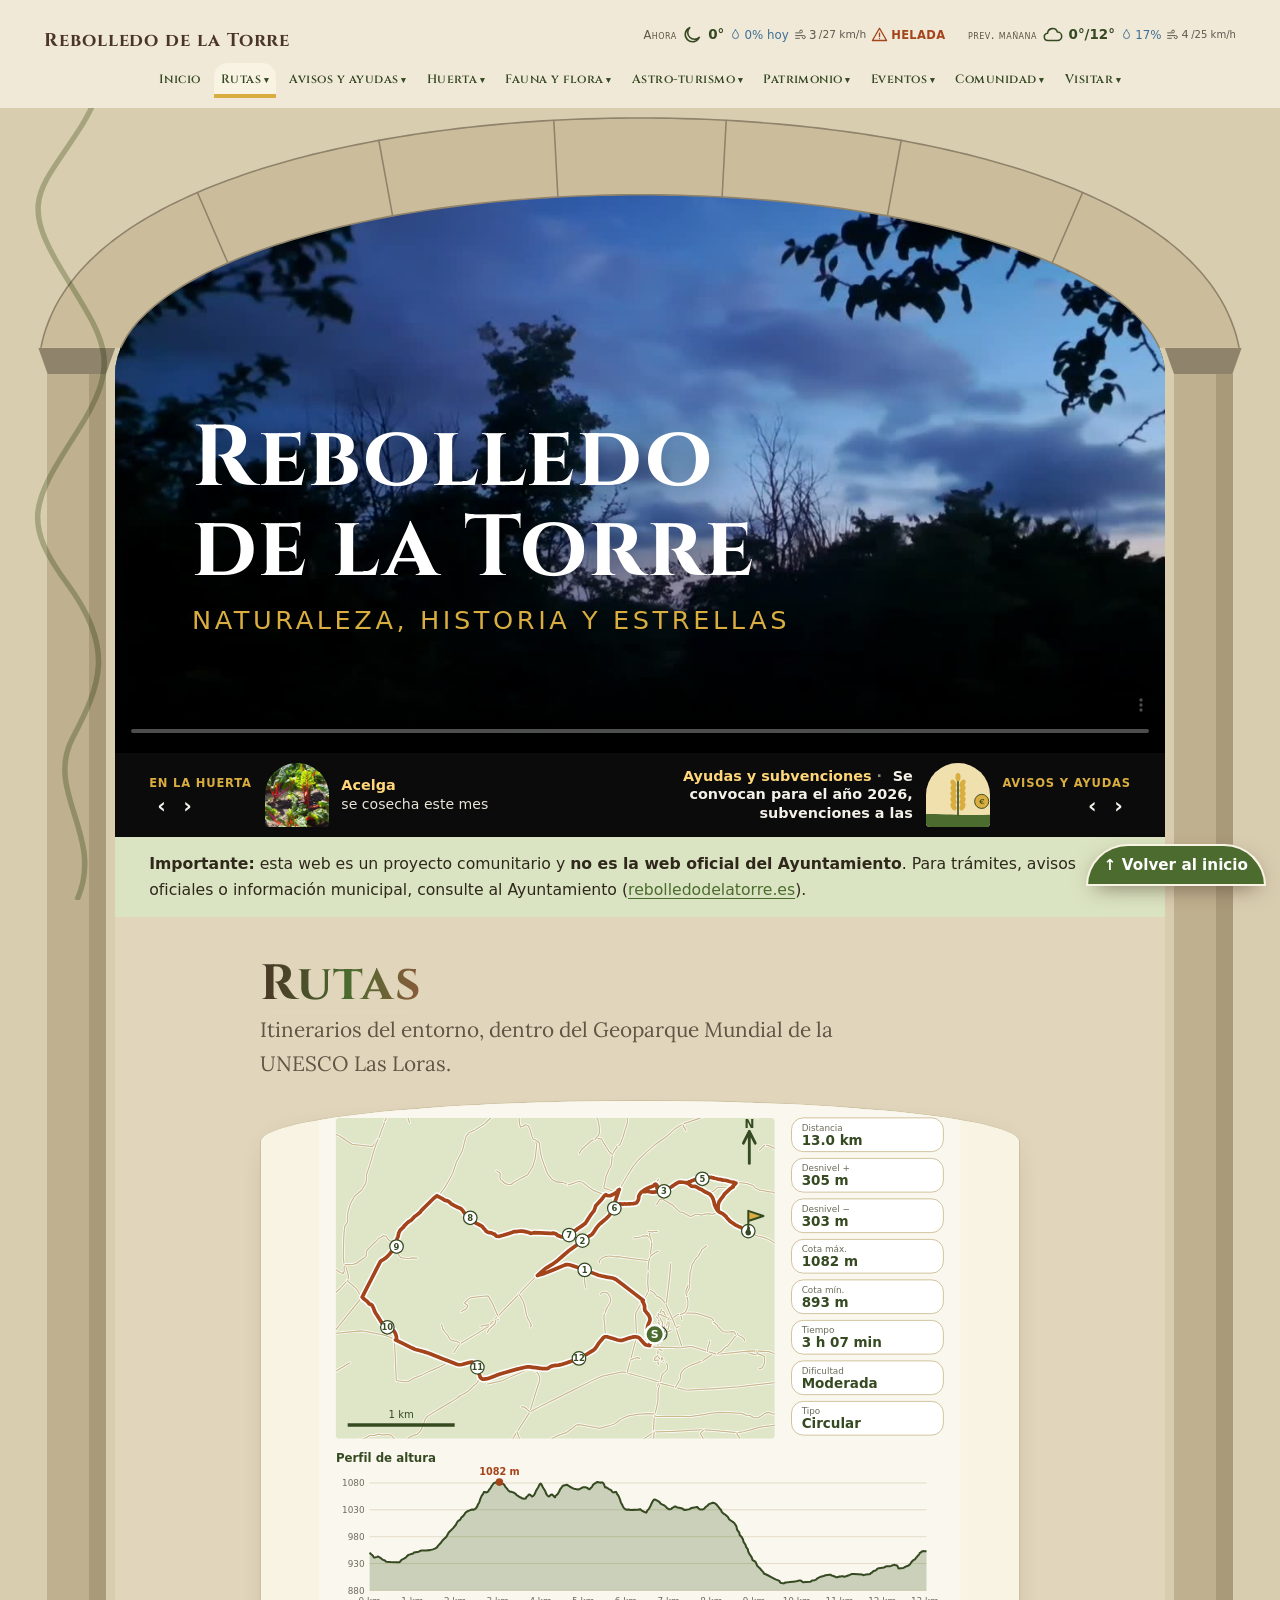
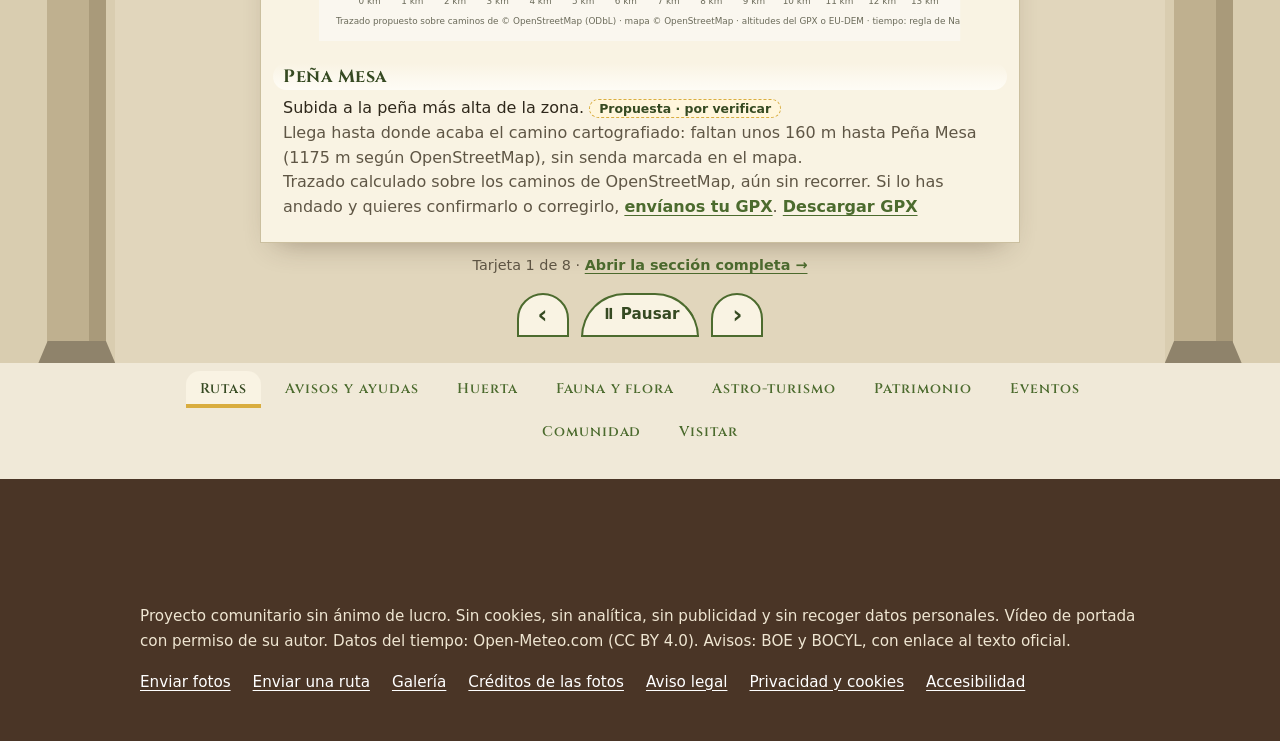
==== commit e43b4338: "Cintas: flechas bajo el título, avisos a la derecha con icono de su tipo Co-Authored-By: Claude Sonn" ====
--- a/index.html
+++ b/index.html
@@ -31,7 +31,7 @@
           <p>Naturaleza, historia y estrellas</p>
         </div>
       </section>
-      <div class="cintas"><div class="cinta cinta2" data-ms="21000" role="region" aria-label="Lo que toca en la huerta"><a class="cinta-etq" href="#huerta">En la huerta</a><div class="cinta-pista"><a class="cinta-item activo" href="#huerta-esp-acelga"><img src="huerta/fotos/acelga.jpg" alt="" width="64" height="64" loading="lazy"><span class="cinta-txt"><strong>Acelga</strong><span>se cosecha este mes</span></span></a><a class="cinta-item" href="#huerta-esp-alcachofa"><img src="huerta/fotos/alcachofa.jpg" alt="" width="64" height="64" loading="lazy"><span class="cinta-txt"><strong>Alcachofa</strong><span>se cosecha este mes</span></span></a><a class="cinta-item" href="#huerta-esp-apio"><img src="huerta/fotos/apio.jpg" alt="" width="64" height="64" loading="lazy"><span class="cinta-txt"><strong>Apio</strong><span>se cosecha este mes</span></span></a><a class="cinta-item" href="#huerta-esp-kale"><img src="huerta/fotos/kale.jpg" alt="" width="64" height="64" loading="lazy"><span class="cinta-txt"><strong>Berza / kale</strong><span>se cosecha este mes</span></span></a><a class="cinta-item" href="#huerta-esp-borraja"><img src="huerta/fotos/borraja.jpg" alt="" width="64" height="64" loading="lazy"><span class="cinta-txt"><strong>Borraja</strong><span>se cosecha este mes</span></span></a><a class="cinta-item" href="#huerta-esp-brocoli"><img src="huerta/fotos/brocoli.jpg" alt="" width="64" height="64" loading="lazy"><span class="cinta-txt"><strong>Brócoli</strong><span>se cosecha este mes</span></span></a><a class="cinta-item" href="#huerta-esp-canonigo"><img src="huerta/fotos/canonigo.jpg" alt="" width="64" height="64" loading="lazy"><span class="cinta-txt"><strong>Canónigo</strong><span>se cosecha este mes</span></span></a><a class="cinta-item" href="#huerta-esp-cardo"><img src="huerta/fotos/cardo.jpg" alt="" width="64" height="64" loading="lazy"><span class="cinta-txt"><strong>Cardo</strong><span>se cosecha este mes</span></span></a><a class="cinta-item" href="#huerta-esp-chirivia"><img src="huerta/fotos/chirivia.jpg" alt="" width="64" height="64" loading="lazy"><span class="cinta-txt"><strong>Chirivía</strong><span>se cosecha este mes</span></span></a><a class="cinta-item" href="#huerta-esp-col"><img src="huerta/fotos/col.jpg" alt="" width="64" height="64" loading="lazy"><span class="cinta-txt"><strong>Col / repollo</strong><span>se cosecha este mes</span></span></a><a class="cinta-item" href="#huerta-esp-bruselas"><img src="huerta/fotos/bruselas.jpg" alt="" width="64" height="64" loading="lazy"><span class="cinta-txt"><strong>Col de Bruselas</strong><span>se cosecha este mes</span></span></a><a class="cinta-item" href="#huerta-esp-coliflor"><img src="huerta/fotos/coliflor.jpg" alt="" width="64" height="64" loading="lazy"><span class="cinta-txt"><strong>Coliflor</strong><span>se cosecha este mes</span></span></a><a class="cinta-item" href="#huerta-esp-escarola"><img src="huerta/fotos/escarola.jpg" alt="" width="64" height="64" loading="lazy"><span class="cinta-txt"><strong>Escarola</strong><span>se cosecha este mes</span></span></a><a class="cinta-item" href="#huerta-esp-espinaca"><img src="huerta/fotos/espinaca.jpg" alt="" width="64" height="64" loading="lazy"><span class="cinta-txt"><strong>Espinaca</strong><span>se cosecha este mes</span></span></a></div><button type="button" class="cinta-b" data-d="-1" aria-label="Anterior">‹</button><button type="button" class="cinta-b" data-d="1" aria-label="Siguiente">›</button></div><div class="cinta" role="region" aria-label="Últimos avisos y ayudas"><a class="cinta-etq" href="#avisos">Avisos y ayudas</a><div class="cinta-pista"><a class="cinta-item activo" href="#avisos-2"><span class="cinta-cat">Ayudas y subvenciones</span> Se convocan para el año 2026, subvenciones a las organizaciones profesionales agrarias más representativas en la Comunidad de Castilla y León</a><a class="cinta-item" href="#avisos-3"><span class="cinta-cat">Energía y grandes obras</span> Sale a información pública un proyecto de parque eólico «Lindero» en la zona de Cayuela</a><a class="cinta-item" href="#avisos-4"><span class="cinta-cat">Energía y grandes obras</span> Sale a información pública un proyecto de parque eólico «Castoreño» en la zona de Melgar de Fernamental y Padilla de Abajo</a><a class="cinta-item" href="#avisos-5"><span class="cinta-cat">Energía y grandes obras</span> Sale a información pública un proyecto de línea eléctrica de alta tensión de 400 kv y sus subestaciones eléctricas en la zona de Burgos</a><a class="cinta-item" href="#avisos-6"><span class="cinta-cat">Ayudas y subvenciones</span> Se regula la concesión directa de determinadas subvenciones en el ámbito de la transición ecológica y el reto demográfico para el ejercicio…</a><a class="cinta-item" href="#avisos-7"><span class="cinta-cat">Ayudas y subvenciones</span> Se modifica la Orden AAA/839/2015, de 29 de abril, por la que se establecen las bases reguladoras de la concesión de Premios de Excelencia a la…</a><a class="cinta-item" href="#avisos-8"><span class="cinta-cat">Trabajo y formación</span> Se establece el calendario de domingos y días festivos de apertura autorizada para los establecimientos comerciales en la Comunidad de Castilla y…</a><a class="cinta-item" href="#avisos-9"><span class="cinta-cat">Trabajo y formación</span> Se publica el Convenio con la Comunidad de Castilla y León, relativo al establecimiento de un marco general de colaboración para la realización de la…</a><a class="cinta-item" href="#avisos-10"><span class="cinta-cat">Energía y grandes obras</span> Se convoca para el levantamiento de actas previas a la ocupación de bienes y derechos afectados por las modificaciones en la línea subterránea 132 kV…</a><a class="cinta-item" href="#avisos-11"><span class="cinta-cat">Energía y grandes obras</span> Se convoca para el levantamiento de actas previas a la ocupación de bienes y derechos afectados por las modificaciones en la línea subterránea 132 kV…</a></div><button type="button" class="cinta-b" data-d="-1" aria-label="Aviso anterior">‹</button><button type="button" class="cinta-b" data-d="1" aria-label="Aviso siguiente">›</button></div></div>
+      <div class="cintas"><div class="cinta cinta2" data-ms="21000" role="region" aria-label="Lo que toca en la huerta"><div class="cinta-cab"><a class="cinta-etq" href="#huerta">En la huerta</a><div class="cinta-bs"><button type="button" class="cinta-b" data-d="-1" aria-label="Anterior">‹</button><button type="button" class="cinta-b" data-d="1" aria-label="Siguiente">›</button></div></div><div class="cinta-pista"><a class="cinta-item activo" href="#huerta-esp-acelga"><img src="huerta/fotos/acelga.jpg" alt="" width="64" height="64" loading="lazy"><span class="cinta-txt"><strong>Acelga</strong><span>se cosecha este mes</span></span></a><a class="cinta-item" href="#huerta-esp-alcachofa"><img src="huerta/fotos/alcachofa.jpg" alt="" width="64" height="64" loading="lazy"><span class="cinta-txt"><strong>Alcachofa</strong><span>se cosecha este mes</span></span></a><a class="cinta-item" href="#huerta-esp-apio"><img src="huerta/fotos/apio.jpg" alt="" width="64" height="64" loading="lazy"><span class="cinta-txt"><strong>Apio</strong><span>se cosecha este mes</span></span></a><a class="cinta-item" href="#huerta-esp-kale"><img src="huerta/fotos/kale.jpg" alt="" width="64" height="64" loading="lazy"><span class="cinta-txt"><strong>Berza / kale</strong><span>se cosecha este mes</span></span></a><a class="cinta-item" href="#huerta-esp-borraja"><img src="huerta/fotos/borraja.jpg" alt="" width="64" height="64" loading="lazy"><span class="cinta-txt"><strong>Borraja</strong><span>se cosecha este mes</span></span></a><a class="cinta-item" href="#huerta-esp-brocoli"><img src="huerta/fotos/brocoli.jpg" alt="" width="64" height="64" loading="lazy"><span class="cinta-txt"><strong>Brócoli</strong><span>se cosecha este mes</span></span></a><a class="cinta-item" href="#huerta-esp-canonigo"><img src="huerta/fotos/canonigo.jpg" alt="" width="64" height="64" loading="lazy"><span class="cinta-txt"><strong>Canónigo</strong><span>se cosecha este mes</span></span></a><a class="cinta-item" href="#huerta-esp-cardo"><img src="huerta/fotos/cardo.jpg" alt="" width="64" height="64" loading="lazy"><span class="cinta-txt"><strong>Cardo</strong><span>se cosecha este mes</span></span></a><a class="cinta-item" href="#huerta-esp-chirivia"><img src="huerta/fotos/chirivia.jpg" alt="" width="64" height="64" loading="lazy"><span class="cinta-txt"><strong>Chirivía</strong><span>se cosecha este mes</span></span></a><a class="cinta-item" href="#huerta-esp-col"><img src="huerta/fotos/col.jpg" alt="" width="64" height="64" loading="lazy"><span class="cinta-txt"><strong>Col / repollo</strong><span>se cosecha este mes</span></span></a><a class="cinta-item" href="#huerta-esp-bruselas"><img src="huerta/fotos/bruselas.jpg" alt="" width="64" height="64" loading="lazy"><span class="cinta-txt"><strong>Col de Bruselas</strong><span>se cosecha este mes</span></span></a><a class="cinta-item" href="#huerta-esp-coliflor"><img src="huerta/fotos/coliflor.jpg" alt="" width="64" height="64" loading="lazy"><span class="cinta-txt"><strong>Coliflor</strong><span>se cosecha este mes</span></span></a><a class="cinta-item" href="#huerta-esp-escarola"><img src="huerta/fotos/escarola.jpg" alt="" width="64" height="64" loading="lazy"><span class="cinta-txt"><strong>Escarola</strong><span>se cosecha este mes</span></span></a><a class="cinta-item" href="#huerta-esp-espinaca"><img src="huerta/fotos/espinaca.jpg" alt="" width="64" height="64" loading="lazy"><span class="cinta-txt"><strong>Espinaca</strong><span>se cosecha este mes</span></span></a></div></div><div class="cinta cinta-der" role="region" aria-label="Últimos avisos y ayudas"><div class="cinta-pista"><a class="cinta-item activo" href="#avisos-2"><span class="cinta-txt"><span class="cinta-cat">Ayudas y subvenciones</span> Se convocan para el año 2026, subvenciones a las organizaciones profesionales agrarias más representativas en la Comunidad de Castilla y León</span><span class="cinta-ico"><svg width="64" height="64" preserveAspectRatio="xMidYMid slice" aria-hidden="true" viewBox="0 0 300 200" aria-label="Dibujo de una espiga de trigo y una moneda" focusable="false" ><title>Dibujo de una espiga de trigo y una moneda</title><rect width="300" height="200" fill="#efe0ad"/><path d="M0 164 C80 150 160 172 300 158 V200 H0Z" fill="#4c6b2e"/><path d="M150 164 V54" stroke="#364a22" stroke-width="5"/><ellipse cx="136" cy="64" rx="8" ry="13" fill="#d9ad3f" transform="rotate(-28 136 64)"/><ellipse cx="164" cy="64" rx="8" ry="13" fill="#d9ad3f" transform="rotate(28 164 64)"/><ellipse cx="136" cy="82" rx="8" ry="13" fill="#d9ad3f" transform="rotate(-28 136 82)"/><ellipse cx="164" cy="82" rx="8" ry="13" fill="#d9ad3f" transform="rotate(28 164 82)"/><ellipse cx="136" cy="100" rx="8" ry="13" fill="#d9ad3f" transform="rotate(-28 136 100)"/><ellipse cx="164" cy="100" rx="8" ry="13" fill="#d9ad3f" transform="rotate(28 164 100)"/><ellipse cx="136" cy="118" rx="8" ry="13" fill="#d9ad3f" transform="rotate(-28 136 118)"/><ellipse cx="164" cy="118" rx="8" ry="13" fill="#d9ad3f" transform="rotate(28 164 118)"/><ellipse cx="136" cy="136" rx="8" ry="13" fill="#d9ad3f" transform="rotate(-28 136 136)"/><ellipse cx="164" cy="136" rx="8" ry="13" fill="#d9ad3f" transform="rotate(28 164 136)"/><ellipse cx="150" cy="44" rx="8" ry="13" fill="#d9ad3f"/><circle cx="224" cy="120" r="22" fill="#d9ad3f" stroke="#364a22" stroke-width="3"/><text x="224" y="128" text-anchor="middle" font-size="22" font-weight="700" fill="#364a22" font-family="Lora,Georgia,serif">€</text></svg></span></a><a class="cinta-item" href="#avisos-3"><span class="cinta-txt"><span class="cinta-cat">Energía y grandes obras</span> Sale a información pública un proyecto de parque eólico «Lindero» en la zona de Cayuela</span><span class="cinta-ico"><svg width="64" height="64" preserveAspectRatio="xMidYMid slice" aria-hidden="true" viewBox="0 0 300 200" aria-label="Dibujo de un aerogenerador" focusable="false" ><title>Dibujo de un aerogenerador</title><rect width="300" height="200" fill="#efe0ad"/><path d="M0 164 C80 150 160 172 300 158 V200 H0Z" fill="#4c6b2e"/><path d="M146 164 L150 80 L154 164Z" fill="#fff"/><path d="M150 80 L150.0 34.0" stroke="#fff" stroke-width="7" stroke-linecap="round"/><path d="M150 80 L189.8 103.0" stroke="#fff" stroke-width="7" stroke-linecap="round"/><path d="M150 80 L110.2 103.0" stroke="#fff" stroke-width="7" stroke-linecap="round"/><circle cx="150" cy="80" r="7" fill="#8a5a3c"/><g transform="translate(60 120) scale(.6)"><path d="M146 164 L150 80 L154 164Z" fill="#fff"/></g><circle cx="230" cy="48" r="20" fill="#d9ad3f"/></svg></span></a><a class="cinta-item" href="#avisos-4"><span class="cinta-txt"><span class="cinta-cat">Energía y grandes obras</span> Sale a información pública un proyecto de parque eólico «Castoreño» en la zona de Melgar de Fernamental y Padilla de Abajo</span><span class="cinta-ico"><svg width="64" height="64" preserveAspectRatio="xMidYMid slice" aria-hidden="true" viewBox="0 0 300 200" aria-label="Dibujo de un aerogenerador" focusable="false" ><title>Dibujo de un aerogenerador</title><rect width="300" height="200" fill="#efe0ad"/><path d="M0 164 C80 150 160 172 300 158 V200 H0Z" fill="#4c6b2e"/><path d="M146 164 L150 80 L154 164Z" fill="#fff"/><path d="M150 80 L150.0 34.0" stroke="#fff" stroke-width="7" stroke-linecap="round"/><path d="M150 80 L189.8 103.0" stroke="#fff" stroke-width="7" stroke-linecap="round"/><path d="M150 80 L110.2 103.0" stroke="#fff" stroke-width="7" stroke-linecap="round"/><circle cx="150" cy="80" r="7" fill="#8a5a3c"/><g transform="translate(60 120) scale(.6)"><path d="M146 164 L150 80 L154 164Z" fill="#fff"/></g><circle cx="230" cy="48" r="20" fill="#d9ad3f"/></svg></span></a><a class="cinta-item" href="#avisos-5"><span class="cinta-txt"><span class="cinta-cat">Energía y grandes obras</span> Sale a información pública un proyecto de línea eléctrica de alta tensión de 400 kv y sus subestaciones eléctricas en la zona de Burgos</span><span class="cinta-ico"><svg width="64" height="64" preserveAspectRatio="xMidYMid slice" aria-hidden="true" viewBox="0 0 300 200" aria-label="Dibujo de un aerogenerador" focusable="false" ><title>Dibujo de un aerogenerador</title><rect width="300" height="200" fill="#efe0ad"/><path d="M0 164 C80 150 160 172 300 158 V200 H0Z" fill="#4c6b2e"/><path d="M146 164 L150 80 L154 164Z" fill="#fff"/><path d="M150 80 L150.0 34.0" stroke="#fff" stroke-width="7" stroke-linecap="round"/><path d="M150 80 L189.8 103.0" stroke="#fff" stroke-width="7" stroke-linecap="round"/><path d="M150 80 L110.2 103.0" stroke="#fff" stroke-width="7" stroke-linecap="round"/><circle cx="150" cy="80" r="7" fill="#8a5a3c"/><g transform="translate(60 120) scale(.6)"><path d="M146 164 L150 80 L154 164Z" fill="#fff"/></g><circle cx="230" cy="48" r="20" fill="#d9ad3f"/></svg></span></a><a class="cinta-item" href="#avisos-6"><span class="cinta-txt"><span class="cinta-cat">Ayudas y subvenciones</span> Se regula la concesión directa de determinadas subvenciones en el ámbito de la transición ecológica y el reto demográfico para el ejercicio…</span><span class="cinta-ico"><svg width="64" height="64" preserveAspectRatio="xMidYMid slice" aria-hidden="true" viewBox="0 0 300 200" aria-label="Dibujo de una espiga de trigo y una moneda" focusable="false" ><title>Dibujo de una espiga de trigo y una moneda</title><rect width="300" height="200" fill="#efe0ad"/><path d="M0 164 C80 150 160 172 300 158 V200 H0Z" fill="#4c6b2e"/><path d="M150 164 V54" stroke="#364a22" stroke-width="5"/><ellipse cx="136" cy="64" rx="8" ry="13" fill="#d9ad3f" transform="rotate(-28 136 64)"/><ellipse cx="164" cy="64" rx="8" ry="13" fill="#d9ad3f" transform="rotate(28 164 64)"/><ellipse cx="136" cy="82" rx="8" ry="13" fill="#d9ad3f" transform="rotate(-28 136 82)"/><ellipse cx="164" cy="82" rx="8" ry="13" fill="#d9ad3f" transform="rotate(28 164 82)"/><ellipse cx="136" cy="100" rx="8" ry="13" fill="#d9ad3f" transform="rotate(-28 136 100)"/><ellipse cx="164" cy="100" rx="8" ry="13" fill="#d9ad3f" transform="rotate(28 164 100)"/><ellipse cx="136" cy="118" rx="8" ry="13" fill="#d9ad3f" transform="rotate(-28 136 118)"/><ellipse cx="164" cy="118" rx="8" ry="13" fill="#d9ad3f" transform="rotate(28 164 118)"/><ellipse cx="136" cy="136" rx="8" ry="13" fill="#d9ad3f" transform="rotate(-28 136 136)"/><ellipse cx="164" cy="136" rx="8" ry="13" fill="#d9ad3f" transform="rotate(28 164 136)"/><ellipse cx="150" cy="44" rx="8" ry="13" fill="#d9ad3f"/><circle cx="224" cy="120" r="22" fill="#d9ad3f" stroke="#364a22" stroke-width="3"/><text x="224" y="128" text-anchor="middle" font-size="22" font-weight="700" fill="#364a22" font-family="Lora,Georgia,serif">€</text></svg></span></a><a class="cinta-item" href="#avisos-7"><span class="cinta-txt"><span class="cinta-cat">Ayudas y subvenciones</span> Se modifica la Orden AAA/839/2015, de 29 de abril, por la que se establecen las bases reguladoras de la concesión de Premios de Excelencia a la…</span><span class="cinta-ico"><svg width="64" height="64" preserveAspectRatio="xMidYMid slice" aria-hidden="true" viewBox="0 0 300 200" aria-label="Dibujo de una espiga de trigo y una moneda" focusable="false" ><title>Dibujo de una espiga de trigo y una moneda</title><rect width="300" height="200" fill="#efe0ad"/><path d="M0 164 C80 150 160 172 300 158 V200 H0Z" fill="#4c6b2e"/><path d="M150 164 V54" stroke="#364a22" stroke-width="5"/><ellipse cx="136" cy="64" rx="8" ry="13" fill="#d9ad3f" transform="rotate(-28 136 64)"/><ellipse cx="164" cy="64" rx="8" ry="13" fill="#d9ad3f" transform="rotate(28 164 64)"/><ellipse cx="136" cy="82" rx="8" ry="13" fill="#d9ad3f" transform="rotate(-28 136 82)"/><ellipse cx="164" cy="82" rx="8" ry="13" fill="#d9ad3f" transform="rotate(28 164 82)"/><ellipse cx="136" cy="100" rx="8" ry="13" fill="#d9ad3f" transform="rotate(-28 136 100)"/><ellipse cx="164" cy="100" rx="8" ry="13" fill="#d9ad3f" transform="rotate(28 164 100)"/><ellipse cx="136" cy="118" rx="8" ry="13" fill="#d9ad3f" transform="rotate(-28 136 118)"/><ellipse cx="164" cy="118" rx="8" ry="13" fill="#d9ad3f" transform="rotate(28 164 118)"/><ellipse cx="136" cy="136" rx="8" ry="13" fill="#d9ad3f" transform="rotate(-28 136 136)"/><ellipse cx="164" cy="136" rx="8" ry="13" fill="#d9ad3f" transform="rotate(28 164 136)"/><ellipse cx="150" cy="44" rx="8" ry="13" fill="#d9ad3f"/><circle cx="224" cy="120" r="22" fill="#d9ad3f" stroke="#364a22" stroke-width="3"/><text x="224" y="128" text-anchor="middle" font-size="22" font-weight="700" fill="#364a22" font-family="Lora,Georgia,serif">€</text></svg></span></a><a class="cinta-item" href="#avisos-8"><span class="cinta-txt"><span class="cinta-cat">Trabajo y formación</span> Se establece el calendario de domingos y días festivos de apertura autorizada para los establecimientos comerciales en la Comunidad de Castilla y…</span><span class="cinta-ico"><svg width="64" height="64" preserveAspectRatio="xMidYMid slice" aria-hidden="true" viewBox="0 0 300 200" aria-label="Dibujo de un arco de medio punto" focusable="false" ><title>Dibujo de un arco de medio punto</title><rect width="300" height="200" fill="#efe0ad"/><path d="M0 164 C80 150 160 172 300 158 V200 H0Z" fill="#4c6b2e"/><path d="M90 160 V100 A60 60 0 0 1 210 100 V160Z" fill="#fff" stroke="#364a22" stroke-width="4"/><path d="M114 160 V104 A36 36 0 0 1 186 104 V160Z" fill="#0f1d3d" opacity=".85"/></svg></span></a><a class="cinta-item" href="#avisos-9"><span class="cinta-txt"><span class="cinta-cat">Trabajo y formación</span> Se publica el Convenio con la Comunidad de Castilla y León, relativo al establecimiento de un marco general de colaboración para la realización de la…</span><span class="cinta-ico"><svg width="64" height="64" preserveAspectRatio="xMidYMid slice" aria-hidden="true" viewBox="0 0 300 200" aria-label="Dibujo de un arco de medio punto" focusable="false" ><title>Dibujo de un arco de medio punto</title><rect width="300" height="200" fill="#efe0ad"/><path d="M0 164 C80 150 160 172 300 158 V200 H0Z" fill="#4c6b2e"/><path d="M90 160 V100 A60 60 0 0 1 210 100 V160Z" fill="#fff" stroke="#364a22" stroke-width="4"/><path d="M114 160 V104 A36 36 0 0 1 186 104 V160Z" fill="#0f1d3d" opacity=".85"/></svg></span></a><a class="cinta-item" href="#avisos-10"><span class="cinta-txt"><span class="cinta-cat">Energía y grandes obras</span> Se convoca para el levantamiento de actas previas a la ocupación de bienes y derechos afectados por las modificaciones en la línea subterránea 132 kV…</span><span class="cinta-ico"><svg width="64" height="64" preserveAspectRatio="xMidYMid slice" aria-hidden="true" viewBox="0 0 300 200" aria-label="Dibujo de un aerogenerador" focusable="false" ><title>Dibujo de un aerogenerador</title><rect width="300" height="200" fill="#efe0ad"/><path d="M0 164 C80 150 160 172 300 158 V200 H0Z" fill="#4c6b2e"/><path d="M146 164 L150 80 L154 164Z" fill="#fff"/><path d="M150 80 L150.0 34.0" stroke="#fff" stroke-width="7" stroke-linecap="round"/><path d="M150 80 L189.8 103.0" stroke="#fff" stroke-width="7" stroke-linecap="round"/><path d="M150 80 L110.2 103.0" stroke="#fff" stroke-width="7" stroke-linecap="round"/><circle cx="150" cy="80" r="7" fill="#8a5a3c"/><g transform="translate(60 120) scale(.6)"><path d="M146 164 L150 80 L154 164Z" fill="#fff"/></g><circle cx="230" cy="48" r="20" fill="#d9ad3f"/></svg></span></a><a class="cinta-item" href="#avisos-11"><span class="cinta-txt"><span class="cinta-cat">Energía y grandes obras</span> Se convoca para el levantamiento de actas previas a la ocupación de bienes y derechos afectados por las modificaciones en la línea subterránea 132 kV…</span><span class="cinta-ico"><svg width="64" height="64" preserveAspectRatio="xMidYMid slice" aria-hidden="true" viewBox="0 0 300 200" aria-label="Dibujo de un aerogenerador" focusable="false" ><title>Dibujo de un aerogenerador</title><rect width="300" height="200" fill="#efe0ad"/><path d="M0 164 C80 150 160 172 300 158 V200 H0Z" fill="#4c6b2e"/><path d="M146 164 L150 80 L154 164Z" fill="#fff"/><path d="M150 80 L150.0 34.0" stroke="#fff" stroke-width="7" stroke-linecap="round"/><path d="M150 80 L189.8 103.0" stroke="#fff" stroke-width="7" stroke-linecap="round"/><path d="M150 80 L110.2 103.0" stroke="#fff" stroke-width="7" stroke-linecap="round"/><circle cx="150" cy="80" r="7" fill="#8a5a3c"/><g transform="translate(60 120) scale(.6)"><path d="M146 164 L150 80 L154 164Z" fill="#fff"/></g><circle cx="230" cy="48" r="20" fill="#d9ad3f"/></svg></span></a></div><div class="cinta-cab"><a class="cinta-etq" href="#avisos">Avisos y ayudas</a><div class="cinta-bs"><button type="button" class="cinta-b" data-d="-1" aria-label="Aviso anterior">‹</button><button type="button" class="cinta-b" data-d="1" aria-label="Aviso siguiente">›</button></div></div></div></div>
       <p class="aviso"><strong>Importante:</strong> esta web es un proyecto comunitario y <strong>no es la web oficial del Ayuntamiento</strong>. Para trámites, avisos oficiales o información municipal, consulte al Ayuntamiento (<a href="https://www.rebolledodelatorre.es" rel="noopener">rebolledodelatorre.es</a>).</p>
       <section id="carrusel" class="carrusel" aria-roledescription="carrusel" aria-label="Secciones del portal">
         <div class="caja" data-par="0">
--- a/css/roble.css
+++ b/css/roble.css
@@ -235,15 +235,19 @@
 .mosaico.mos5 img:first-child{grid-column:span 2}
 /* las dos cintas en dos columnas de la misma altura: huerta a la izquierda, avisos a la derecha (texto alineado a la derecha) */
 .cintas{display:grid;grid-template-columns:1fr 1fr;align-items:stretch;background:#0b0b0b}
-.cintas .cinta{min-height:84px;align-items:center;min-width:0;gap:.6rem}
+.cintas .cinta{min-height:84px;align-items:center;min-width:0;gap:.8rem}
 .cintas .cinta-pista{flex:1 1 0;height:68px}
-.cintas .cinta:first-child{padding-right:.2rem}
-.cintas .cinta:last-child{padding:0 clamp(10px,3vw,34px) 0 .4rem}
 .cintas .cinta-item{display:flex;align-items:center;white-space:normal;line-height:1.3;text-overflow:clip;font-size:.9rem;overflow:hidden}
-.cintas .cinta:first-child .cinta-item{justify-content:flex-start;text-align:left}
-.cintas .cinta:last-child .cinta-item{display:-webkit-box;-webkit-box-orient:vertical;-webkit-line-clamp:3;text-align:right;line-height:1.3;inset:auto 0;top:50%;bottom:auto;transform:translateY(-50%);max-height:3.5rem;height:auto}
-.cintas .cinta:last-child .cinta-item:not(.activo){transform:translateY(-50%)}
-.cintas .cinta:last-child .cinta-item .cinta-cat::after{content:""}
-.cintas .cinta:last-child .cinta-item .cinta-cat{margin-right:.4rem}
-@media (max-width:760px){.cintas{grid-template-columns:1fr}.cintas .cinta-etq{display:none}}
+@media (max-width:760px){.cintas{grid-template-columns:1fr}}
 html.js[data-vista="seccion"] .cintas{display:none}
+/* título y flechas de cada cinta en una columna (flechas debajo del título); avisos a la derecha con su icono */
+.cinta-cab{flex:none;display:flex;flex-direction:column;align-items:flex-start;gap:.1rem}
+.cinta-bs{display:flex;gap:.1rem}
+.cintas .cinta-cab .cinta-b{padding:.05rem .5rem;font-size:1.3rem}
+.cintas .cinta-der .cinta-cab{align-items:flex-end}
+.cintas .cinta-der{padding:0 clamp(10px,3vw,34px) 0 .8rem}
+.cintas .cinta-der .cinta-item{justify-content:flex-end;text-align:right;display:flex;gap:.8rem;overflow:hidden;inset:0}
+.cintas .cinta-der .cinta-txt{display:-webkit-box;-webkit-box-orient:vertical;-webkit-line-clamp:3;overflow:hidden;line-height:1.3;max-height:3.9em}
+.cinta-ico{flex:none;width:64px;height:64px;border-radius:32px 32px 4px 4px;overflow:hidden;background:#222;line-height:0}
+.cinta-ico svg{display:block;width:64px;height:64px}
+@media (max-width:640px){.cinta-etq{display:block!important}}
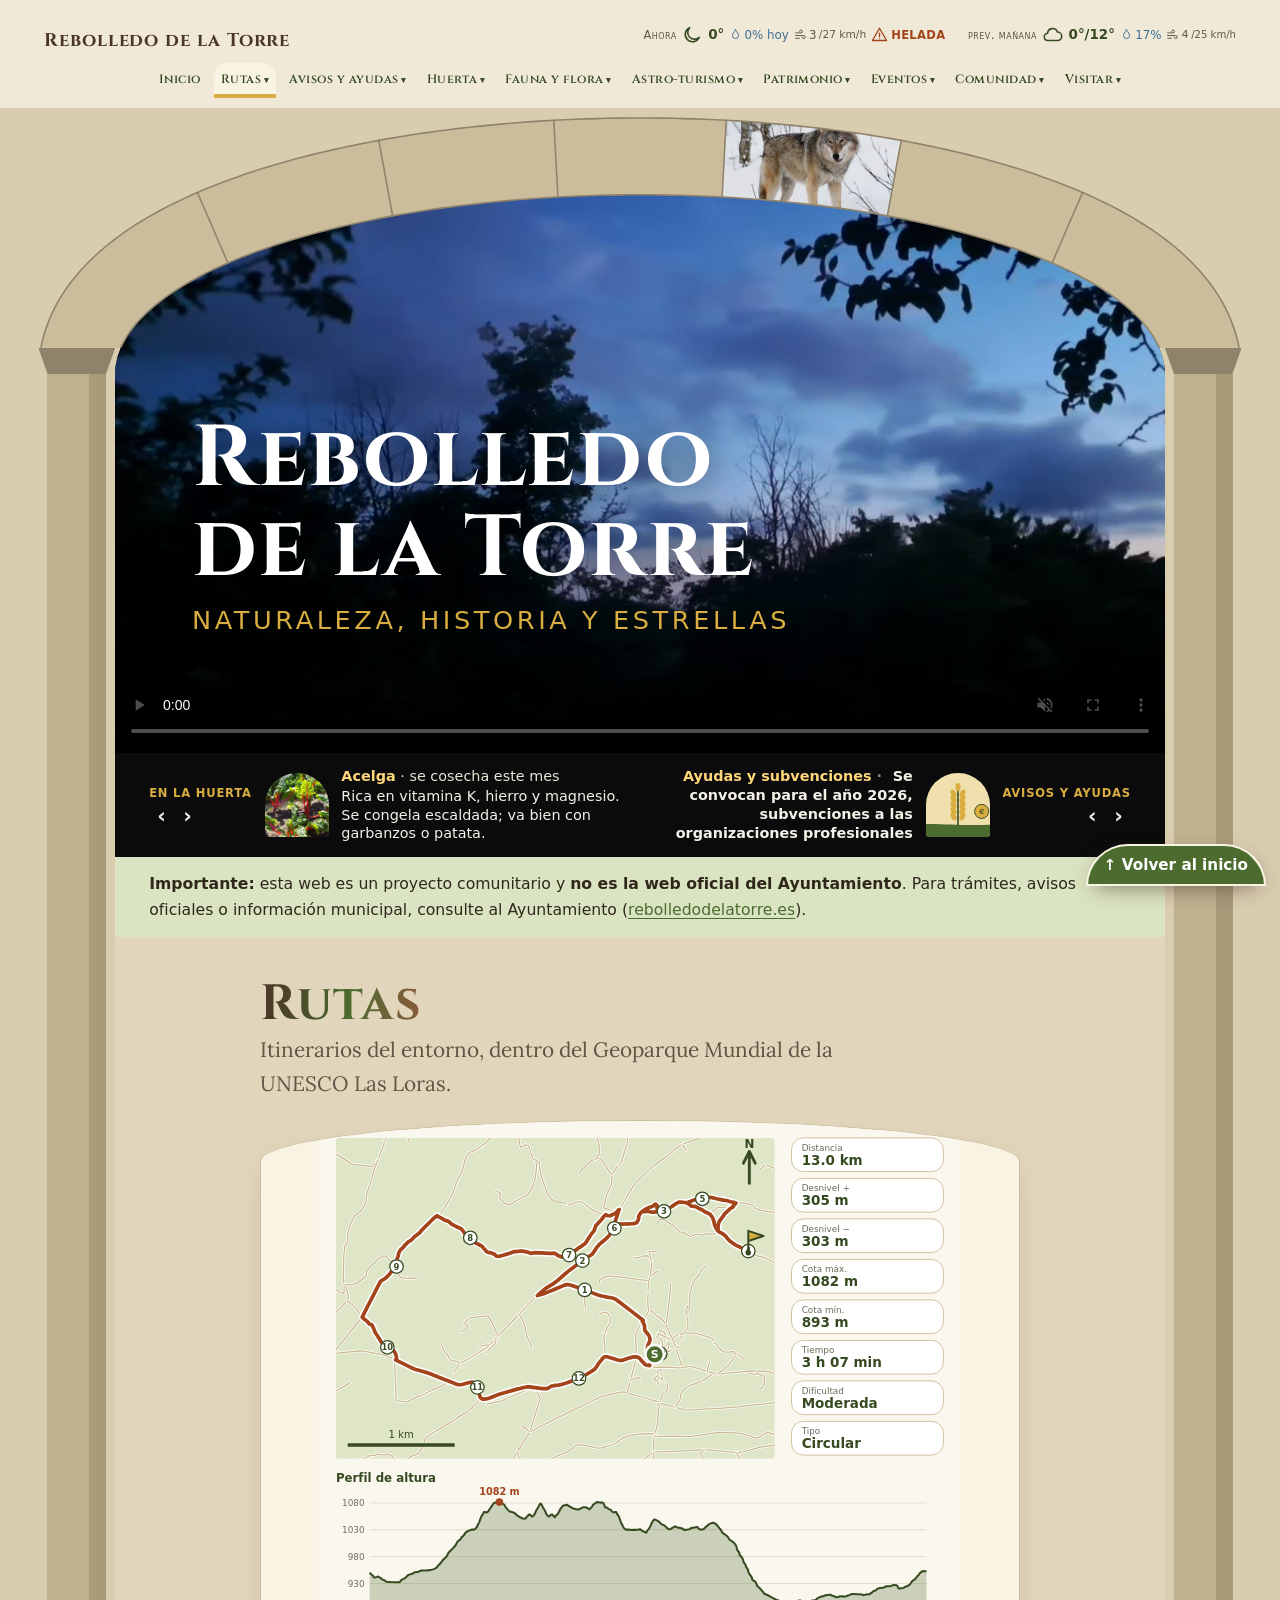
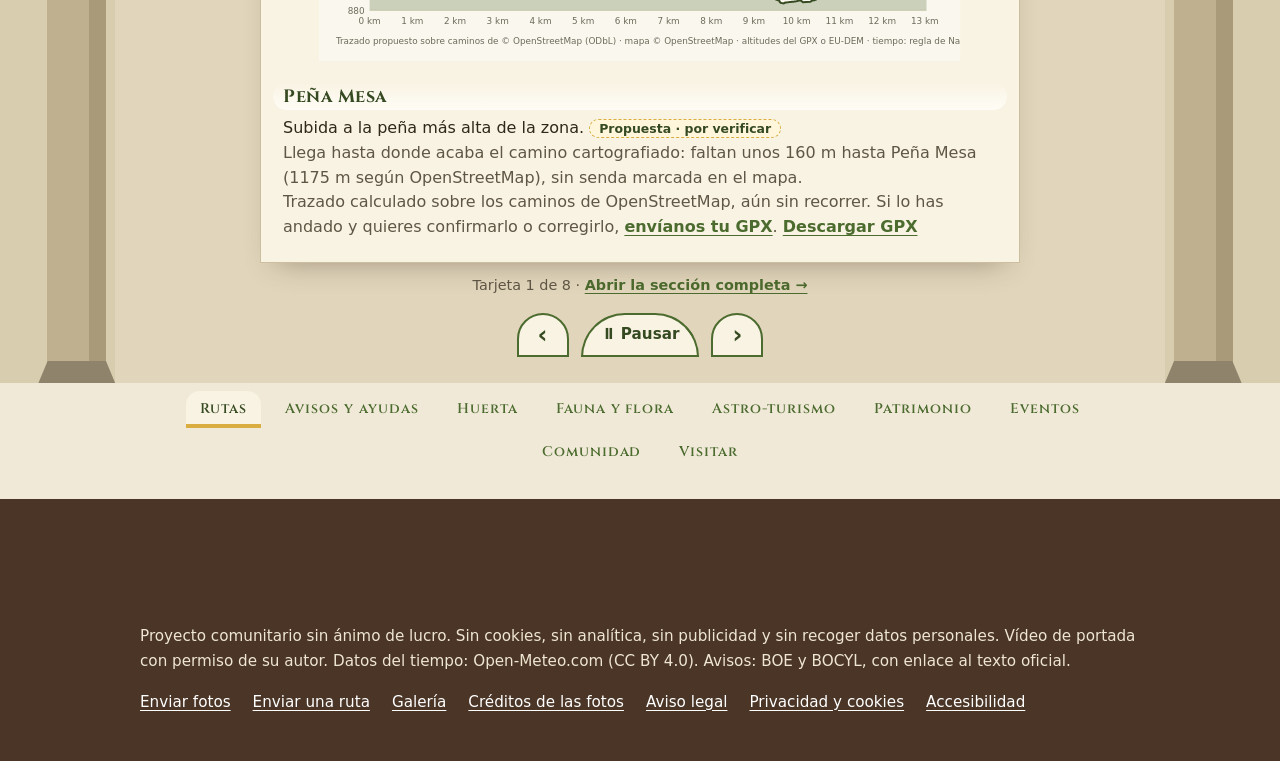
==== commit cd994f2f: "Cintas: avisos 9 s y 4 líneas; huerta con descripción de cultivo o cosecha Co-Authored-By: Claude So" ====
--- a/index.html
+++ b/index.html
@@ -31,7 +31,7 @@
           <p>Naturaleza, historia y estrellas</p>
         </div>
       </section>
-      <div class="cintas"><div class="cinta cinta2" data-ms="21000" role="region" aria-label="Lo que toca en la huerta"><div class="cinta-cab"><a class="cinta-etq" href="#huerta">En la huerta</a><div class="cinta-bs"><button type="button" class="cinta-b" data-d="-1" aria-label="Anterior">‹</button><button type="button" class="cinta-b" data-d="1" aria-label="Siguiente">›</button></div></div><div class="cinta-pista"><a class="cinta-item activo" href="#huerta-esp-acelga"><img src="huerta/fotos/acelga.jpg" alt="" width="64" height="64" loading="lazy"><span class="cinta-txt"><strong>Acelga</strong><span>se cosecha este mes</span></span></a><a class="cinta-item" href="#huerta-esp-alcachofa"><img src="huerta/fotos/alcachofa.jpg" alt="" width="64" height="64" loading="lazy"><span class="cinta-txt"><strong>Alcachofa</strong><span>se cosecha este mes</span></span></a><a class="cinta-item" href="#huerta-esp-apio"><img src="huerta/fotos/apio.jpg" alt="" width="64" height="64" loading="lazy"><span class="cinta-txt"><strong>Apio</strong><span>se cosecha este mes</span></span></a><a class="cinta-item" href="#huerta-esp-kale"><img src="huerta/fotos/kale.jpg" alt="" width="64" height="64" loading="lazy"><span class="cinta-txt"><strong>Berza / kale</strong><span>se cosecha este mes</span></span></a><a class="cinta-item" href="#huerta-esp-borraja"><img src="huerta/fotos/borraja.jpg" alt="" width="64" height="64" loading="lazy"><span class="cinta-txt"><strong>Borraja</strong><span>se cosecha este mes</span></span></a><a class="cinta-item" href="#huerta-esp-brocoli"><img src="huerta/fotos/brocoli.jpg" alt="" width="64" height="64" loading="lazy"><span class="cinta-txt"><strong>Brócoli</strong><span>se cosecha este mes</span></span></a><a class="cinta-item" href="#huerta-esp-canonigo"><img src="huerta/fotos/canonigo.jpg" alt="" width="64" height="64" loading="lazy"><span class="cinta-txt"><strong>Canónigo</strong><span>se cosecha este mes</span></span></a><a class="cinta-item" href="#huerta-esp-cardo"><img src="huerta/fotos/cardo.jpg" alt="" width="64" height="64" loading="lazy"><span class="cinta-txt"><strong>Cardo</strong><span>se cosecha este mes</span></span></a><a class="cinta-item" href="#huerta-esp-chirivia"><img src="huerta/fotos/chirivia.jpg" alt="" width="64" height="64" loading="lazy"><span class="cinta-txt"><strong>Chirivía</strong><span>se cosecha este mes</span></span></a><a class="cinta-item" href="#huerta-esp-col"><img src="huerta/fotos/col.jpg" alt="" width="64" height="64" loading="lazy"><span class="cinta-txt"><strong>Col / repollo</strong><span>se cosecha este mes</span></span></a><a class="cinta-item" href="#huerta-esp-bruselas"><img src="huerta/fotos/bruselas.jpg" alt="" width="64" height="64" loading="lazy"><span class="cinta-txt"><strong>Col de Bruselas</strong><span>se cosecha este mes</span></span></a><a class="cinta-item" href="#huerta-esp-coliflor"><img src="huerta/fotos/coliflor.jpg" alt="" width="64" height="64" loading="lazy"><span class="cinta-txt"><strong>Coliflor</strong><span>se cosecha este mes</span></span></a><a class="cinta-item" href="#huerta-esp-escarola"><img src="huerta/fotos/escarola.jpg" alt="" width="64" height="64" loading="lazy"><span class="cinta-txt"><strong>Escarola</strong><span>se cosecha este mes</span></span></a><a class="cinta-item" href="#huerta-esp-espinaca"><img src="huerta/fotos/espinaca.jpg" alt="" width="64" height="64" loading="lazy"><span class="cinta-txt"><strong>Espinaca</strong><span>se cosecha este mes</span></span></a></div></div><div class="cinta cinta-der" role="region" aria-label="Últimos avisos y ayudas"><div class="cinta-pista"><a class="cinta-item activo" href="#avisos-2"><span class="cinta-txt"><span class="cinta-cat">Ayudas y subvenciones</span> Se convocan para el año 2026, subvenciones a las organizaciones profesionales agrarias más representativas en la Comunidad de Castilla y León</span><span class="cinta-ico"><svg width="64" height="64" preserveAspectRatio="xMidYMid slice" aria-hidden="true" viewBox="0 0 300 200" aria-label="Dibujo de una espiga de trigo y una moneda" focusable="false" ><title>Dibujo de una espiga de trigo y una moneda</title><rect width="300" height="200" fill="#efe0ad"/><path d="M0 164 C80 150 160 172 300 158 V200 H0Z" fill="#4c6b2e"/><path d="M150 164 V54" stroke="#364a22" stroke-width="5"/><ellipse cx="136" cy="64" rx="8" ry="13" fill="#d9ad3f" transform="rotate(-28 136 64)"/><ellipse cx="164" cy="64" rx="8" ry="13" fill="#d9ad3f" transform="rotate(28 164 64)"/><ellipse cx="136" cy="82" rx="8" ry="13" fill="#d9ad3f" transform="rotate(-28 136 82)"/><ellipse cx="164" cy="82" rx="8" ry="13" fill="#d9ad3f" transform="rotate(28 164 82)"/><ellipse cx="136" cy="100" rx="8" ry="13" fill="#d9ad3f" transform="rotate(-28 136 100)"/><ellipse cx="164" cy="100" rx="8" ry="13" fill="#d9ad3f" transform="rotate(28 164 100)"/><ellipse cx="136" cy="118" rx="8" ry="13" fill="#d9ad3f" transform="rotate(-28 136 118)"/><ellipse cx="164" cy="118" rx="8" ry="13" fill="#d9ad3f" transform="rotate(28 164 118)"/><ellipse cx="136" cy="136" rx="8" ry="13" fill="#d9ad3f" transform="rotate(-28 136 136)"/><ellipse cx="164" cy="136" rx="8" ry="13" fill="#d9ad3f" transform="rotate(28 164 136)"/><ellipse cx="150" cy="44" rx="8" ry="13" fill="#d9ad3f"/><circle cx="224" cy="120" r="22" fill="#d9ad3f" stroke="#364a22" stroke-width="3"/><text x="224" y="128" text-anchor="middle" font-size="22" font-weight="700" fill="#364a22" font-family="Lora,Georgia,serif">€</text></svg></span></a><a class="cinta-item" href="#avisos-3"><span class="cinta-txt"><span class="cinta-cat">Energía y grandes obras</span> Sale a información pública un proyecto de parque eólico «Lindero» en la zona de Cayuela</span><span class="cinta-ico"><svg width="64" height="64" preserveAspectRatio="xMidYMid slice" aria-hidden="true" viewBox="0 0 300 200" aria-label="Dibujo de un aerogenerador" focusable="false" ><title>Dibujo de un aerogenerador</title><rect width="300" height="200" fill="#efe0ad"/><path d="M0 164 C80 150 160 172 300 158 V200 H0Z" fill="#4c6b2e"/><path d="M146 164 L150 80 L154 164Z" fill="#fff"/><path d="M150 80 L150.0 34.0" stroke="#fff" stroke-width="7" stroke-linecap="round"/><path d="M150 80 L189.8 103.0" stroke="#fff" stroke-width="7" stroke-linecap="round"/><path d="M150 80 L110.2 103.0" stroke="#fff" stroke-width="7" stroke-linecap="round"/><circle cx="150" cy="80" r="7" fill="#8a5a3c"/><g transform="translate(60 120) scale(.6)"><path d="M146 164 L150 80 L154 164Z" fill="#fff"/></g><circle cx="230" cy="48" r="20" fill="#d9ad3f"/></svg></span></a><a class="cinta-item" href="#avisos-4"><span class="cinta-txt"><span class="cinta-cat">Energía y grandes obras</span> Sale a información pública un proyecto de parque eólico «Castoreño» en la zona de Melgar de Fernamental y Padilla de Abajo</span><span class="cinta-ico"><svg width="64" height="64" preserveAspectRatio="xMidYMid slice" aria-hidden="true" viewBox="0 0 300 200" aria-label="Dibujo de un aerogenerador" focusable="false" ><title>Dibujo de un aerogenerador</title><rect width="300" height="200" fill="#efe0ad"/><path d="M0 164 C80 150 160 172 300 158 V200 H0Z" fill="#4c6b2e"/><path d="M146 164 L150 80 L154 164Z" fill="#fff"/><path d="M150 80 L150.0 34.0" stroke="#fff" stroke-width="7" stroke-linecap="round"/><path d="M150 80 L189.8 103.0" stroke="#fff" stroke-width="7" stroke-linecap="round"/><path d="M150 80 L110.2 103.0" stroke="#fff" stroke-width="7" stroke-linecap="round"/><circle cx="150" cy="80" r="7" fill="#8a5a3c"/><g transform="translate(60 120) scale(.6)"><path d="M146 164 L150 80 L154 164Z" fill="#fff"/></g><circle cx="230" cy="48" r="20" fill="#d9ad3f"/></svg></span></a><a class="cinta-item" href="#avisos-5"><span class="cinta-txt"><span class="cinta-cat">Energía y grandes obras</span> Sale a información pública un proyecto de línea eléctrica de alta tensión de 400 kv y sus subestaciones eléctricas en la zona de Burgos</span><span class="cinta-ico"><svg width="64" height="64" preserveAspectRatio="xMidYMid slice" aria-hidden="true" viewBox="0 0 300 200" aria-label="Dibujo de un aerogenerador" focusable="false" ><title>Dibujo de un aerogenerador</title><rect width="300" height="200" fill="#efe0ad"/><path d="M0 164 C80 150 160 172 300 158 V200 H0Z" fill="#4c6b2e"/><path d="M146 164 L150 80 L154 164Z" fill="#fff"/><path d="M150 80 L150.0 34.0" stroke="#fff" stroke-width="7" stroke-linecap="round"/><path d="M150 80 L189.8 103.0" stroke="#fff" stroke-width="7" stroke-linecap="round"/><path d="M150 80 L110.2 103.0" stroke="#fff" stroke-width="7" stroke-linecap="round"/><circle cx="150" cy="80" r="7" fill="#8a5a3c"/><g transform="translate(60 120) scale(.6)"><path d="M146 164 L150 80 L154 164Z" fill="#fff"/></g><circle cx="230" cy="48" r="20" fill="#d9ad3f"/></svg></span></a><a class="cinta-item" href="#avisos-6"><span class="cinta-txt"><span class="cinta-cat">Ayudas y subvenciones</span> Se regula la concesión directa de determinadas subvenciones en el ámbito de la transición ecológica y el reto demográfico para el ejercicio…</span><span class="cinta-ico"><svg width="64" height="64" preserveAspectRatio="xMidYMid slice" aria-hidden="true" viewBox="0 0 300 200" aria-label="Dibujo de una espiga de trigo y una moneda" focusable="false" ><title>Dibujo de una espiga de trigo y una moneda</title><rect width="300" height="200" fill="#efe0ad"/><path d="M0 164 C80 150 160 172 300 158 V200 H0Z" fill="#4c6b2e"/><path d="M150 164 V54" stroke="#364a22" stroke-width="5"/><ellipse cx="136" cy="64" rx="8" ry="13" fill="#d9ad3f" transform="rotate(-28 136 64)"/><ellipse cx="164" cy="64" rx="8" ry="13" fill="#d9ad3f" transform="rotate(28 164 64)"/><ellipse cx="136" cy="82" rx="8" ry="13" fill="#d9ad3f" transform="rotate(-28 136 82)"/><ellipse cx="164" cy="82" rx="8" ry="13" fill="#d9ad3f" transform="rotate(28 164 82)"/><ellipse cx="136" cy="100" rx="8" ry="13" fill="#d9ad3f" transform="rotate(-28 136 100)"/><ellipse cx="164" cy="100" rx="8" ry="13" fill="#d9ad3f" transform="rotate(28 164 100)"/><ellipse cx="136" cy="118" rx="8" ry="13" fill="#d9ad3f" transform="rotate(-28 136 118)"/><ellipse cx="164" cy="118" rx="8" ry="13" fill="#d9ad3f" transform="rotate(28 164 118)"/><ellipse cx="136" cy="136" rx="8" ry="13" fill="#d9ad3f" transform="rotate(-28 136 136)"/><ellipse cx="164" cy="136" rx="8" ry="13" fill="#d9ad3f" transform="rotate(28 164 136)"/><ellipse cx="150" cy="44" rx="8" ry="13" fill="#d9ad3f"/><circle cx="224" cy="120" r="22" fill="#d9ad3f" stroke="#364a22" stroke-width="3"/><text x="224" y="128" text-anchor="middle" font-size="22" font-weight="700" fill="#364a22" font-family="Lora,Georgia,serif">€</text></svg></span></a><a class="cinta-item" href="#avisos-7"><span class="cinta-txt"><span class="cinta-cat">Ayudas y subvenciones</span> Se modifica la Orden AAA/839/2015, de 29 de abril, por la que se establecen las bases reguladoras de la concesión de Premios de Excelencia a la…</span><span class="cinta-ico"><svg width="64" height="64" preserveAspectRatio="xMidYMid slice" aria-hidden="true" viewBox="0 0 300 200" aria-label="Dibujo de una espiga de trigo y una moneda" focusable="false" ><title>Dibujo de una espiga de trigo y una moneda</title><rect width="300" height="200" fill="#efe0ad"/><path d="M0 164 C80 150 160 172 300 158 V200 H0Z" fill="#4c6b2e"/><path d="M150 164 V54" stroke="#364a22" stroke-width="5"/><ellipse cx="136" cy="64" rx="8" ry="13" fill="#d9ad3f" transform="rotate(-28 136 64)"/><ellipse cx="164" cy="64" rx="8" ry="13" fill="#d9ad3f" transform="rotate(28 164 64)"/><ellipse cx="136" cy="82" rx="8" ry="13" fill="#d9ad3f" transform="rotate(-28 136 82)"/><ellipse cx="164" cy="82" rx="8" ry="13" fill="#d9ad3f" transform="rotate(28 164 82)"/><ellipse cx="136" cy="100" rx="8" ry="13" fill="#d9ad3f" transform="rotate(-28 136 100)"/><ellipse cx="164" cy="100" rx="8" ry="13" fill="#d9ad3f" transform="rotate(28 164 100)"/><ellipse cx="136" cy="118" rx="8" ry="13" fill="#d9ad3f" transform="rotate(-28 136 118)"/><ellipse cx="164" cy="118" rx="8" ry="13" fill="#d9ad3f" transform="rotate(28 164 118)"/><ellipse cx="136" cy="136" rx="8" ry="13" fill="#d9ad3f" transform="rotate(-28 136 136)"/><ellipse cx="164" cy="136" rx="8" ry="13" fill="#d9ad3f" transform="rotate(28 164 136)"/><ellipse cx="150" cy="44" rx="8" ry="13" fill="#d9ad3f"/><circle cx="224" cy="120" r="22" fill="#d9ad3f" stroke="#364a22" stroke-width="3"/><text x="224" y="128" text-anchor="middle" font-size="22" font-weight="700" fill="#364a22" font-family="Lora,Georgia,serif">€</text></svg></span></a><a class="cinta-item" href="#avisos-8"><span class="cinta-txt"><span class="cinta-cat">Trabajo y formación</span> Se establece el calendario de domingos y días festivos de apertura autorizada para los establecimientos comerciales en la Comunidad de Castilla y…</span><span class="cinta-ico"><svg width="64" height="64" preserveAspectRatio="xMidYMid slice" aria-hidden="true" viewBox="0 0 300 200" aria-label="Dibujo de un arco de medio punto" focusable="false" ><title>Dibujo de un arco de medio punto</title><rect width="300" height="200" fill="#efe0ad"/><path d="M0 164 C80 150 160 172 300 158 V200 H0Z" fill="#4c6b2e"/><path d="M90 160 V100 A60 60 0 0 1 210 100 V160Z" fill="#fff" stroke="#364a22" stroke-width="4"/><path d="M114 160 V104 A36 36 0 0 1 186 104 V160Z" fill="#0f1d3d" opacity=".85"/></svg></span></a><a class="cinta-item" href="#avisos-9"><span class="cinta-txt"><span class="cinta-cat">Trabajo y formación</span> Se publica el Convenio con la Comunidad de Castilla y León, relativo al establecimiento de un marco general de colaboración para la realización de la…</span><span class="cinta-ico"><svg width="64" height="64" preserveAspectRatio="xMidYMid slice" aria-hidden="true" viewBox="0 0 300 200" aria-label="Dibujo de un arco de medio punto" focusable="false" ><title>Dibujo de un arco de medio punto</title><rect width="300" height="200" fill="#efe0ad"/><path d="M0 164 C80 150 160 172 300 158 V200 H0Z" fill="#4c6b2e"/><path d="M90 160 V100 A60 60 0 0 1 210 100 V160Z" fill="#fff" stroke="#364a22" stroke-width="4"/><path d="M114 160 V104 A36 36 0 0 1 186 104 V160Z" fill="#0f1d3d" opacity=".85"/></svg></span></a><a class="cinta-item" href="#avisos-10"><span class="cinta-txt"><span class="cinta-cat">Energía y grandes obras</span> Se convoca para el levantamiento de actas previas a la ocupación de bienes y derechos afectados por las modificaciones en la línea subterránea 132 kV…</span><span class="cinta-ico"><svg width="64" height="64" preserveAspectRatio="xMidYMid slice" aria-hidden="true" viewBox="0 0 300 200" aria-label="Dibujo de un aerogenerador" focusable="false" ><title>Dibujo de un aerogenerador</title><rect width="300" height="200" fill="#efe0ad"/><path d="M0 164 C80 150 160 172 300 158 V200 H0Z" fill="#4c6b2e"/><path d="M146 164 L150 80 L154 164Z" fill="#fff"/><path d="M150 80 L150.0 34.0" stroke="#fff" stroke-width="7" stroke-linecap="round"/><path d="M150 80 L189.8 103.0" stroke="#fff" stroke-width="7" stroke-linecap="round"/><path d="M150 80 L110.2 103.0" stroke="#fff" stroke-width="7" stroke-linecap="round"/><circle cx="150" cy="80" r="7" fill="#8a5a3c"/><g transform="translate(60 120) scale(.6)"><path d="M146 164 L150 80 L154 164Z" fill="#fff"/></g><circle cx="230" cy="48" r="20" fill="#d9ad3f"/></svg></span></a><a class="cinta-item" href="#avisos-11"><span class="cinta-txt"><span class="cinta-cat">Energía y grandes obras</span> Se convoca para el levantamiento de actas previas a la ocupación de bienes y derechos afectados por las modificaciones en la línea subterránea 132 kV…</span><span class="cinta-ico"><svg width="64" height="64" preserveAspectRatio="xMidYMid slice" aria-hidden="true" viewBox="0 0 300 200" aria-label="Dibujo de un aerogenerador" focusable="false" ><title>Dibujo de un aerogenerador</title><rect width="300" height="200" fill="#efe0ad"/><path d="M0 164 C80 150 160 172 300 158 V200 H0Z" fill="#4c6b2e"/><path d="M146 164 L150 80 L154 164Z" fill="#fff"/><path d="M150 80 L150.0 34.0" stroke="#fff" stroke-width="7" stroke-linecap="round"/><path d="M150 80 L189.8 103.0" stroke="#fff" stroke-width="7" stroke-linecap="round"/><path d="M150 80 L110.2 103.0" stroke="#fff" stroke-width="7" stroke-linecap="round"/><circle cx="150" cy="80" r="7" fill="#8a5a3c"/><g transform="translate(60 120) scale(.6)"><path d="M146 164 L150 80 L154 164Z" fill="#fff"/></g><circle cx="230" cy="48" r="20" fill="#d9ad3f"/></svg></span></a></div><div class="cinta-cab"><a class="cinta-etq" href="#avisos">Avisos y ayudas</a><div class="cinta-bs"><button type="button" class="cinta-b" data-d="-1" aria-label="Aviso anterior">‹</button><button type="button" class="cinta-b" data-d="1" aria-label="Aviso siguiente">›</button></div></div></div></div>
+      <div class="cintas"><div class="cinta cinta2" data-ms="27000" role="region" aria-label="Lo que toca en la huerta"><div class="cinta-cab"><a class="cinta-etq" href="#huerta">En la huerta</a><div class="cinta-bs"><button type="button" class="cinta-b" data-d="-1" aria-label="Anterior">‹</button><button type="button" class="cinta-b" data-d="1" aria-label="Siguiente">›</button></div></div><div class="cinta-pista"><a class="cinta-item activo" href="#huerta-esp-acelga"><img src="huerta/fotos/acelga.jpg" alt="" width="64" height="64" loading="lazy"><span class="cinta-txt"><span class="cinta-cab2"><strong>Acelga</strong> · se cosecha este mes</span><span class="cinta-desc">Rica en vitamina K, hierro y magnesio. Se congela escaldada; va bien con garbanzos o patata.</span></span></a><a class="cinta-item" href="#huerta-esp-alcachofa"><img src="huerta/fotos/alcachofa.jpg" alt="" width="64" height="64" loading="lazy"><span class="cinta-txt"><span class="cinta-cab2"><strong>Alcachofa</strong> · se cosecha este mes</span><span class="cinta-desc">Rica en fibra e inulina. Se conserva al natural o en aceite; va con habas, guisantes y ajo.</span></span></a><a class="cinta-item" href="#huerta-esp-apio"><img src="huerta/fotos/apio.jpg" alt="" width="64" height="64" loading="lazy"><span class="cinta-txt"><span class="cinta-cab2"><strong>Apio</strong> · se cosecha este mes</span><span class="cinta-desc">Aporta potasio y casi no tiene calorías. Ideal en caldos y sofritos; se congela picado.</span></span></a><a class="cinta-item" href="#huerta-esp-kale"><img src="huerta/fotos/kale.jpg" alt="" width="64" height="64" loading="lazy"><span class="cinta-txt"><span class="cinta-cab2"><strong>Berza / kale</strong> · se cosecha este mes</span><span class="cinta-desc">Muy rica en vitaminas A, C y K y en calcio. Salteada, en crema o en chips; se congela.</span></span></a><a class="cinta-item" href="#huerta-esp-borraja"><img src="huerta/fotos/borraja.jpg" alt="" width="64" height="64" loading="lazy"><span class="cinta-txt"><span class="cinta-cab2"><strong>Borraja</strong> · se cosecha este mes</span><span class="cinta-desc">Ligera y rica en minerales; clásica de la menestra. Combina con patata, ajo y puerro.</span></span></a><a class="cinta-item" href="#huerta-esp-brocoli"><img src="huerta/fotos/brocoli.jpg" alt="" width="64" height="64" loading="lazy"><span class="cinta-txt"><span class="cinta-cab2"><strong>Brócoli</strong> · se cosecha este mes</span><span class="cinta-desc">Vitamina C y fibra. Se congela escaldado; va bien con ajo, limón y legumbres.</span></span></a><a class="cinta-item" href="#huerta-esp-canonigo"><img src="huerta/fotos/canonigo.jpg" alt="" width="64" height="64" loading="lazy"><span class="cinta-txt"><span class="cinta-cab2"><strong>Canónigo</strong> · se cosecha este mes</span><span class="cinta-desc">Tierno y rico en vitamina C y hierro. Para ensaladas con remolacha, manzana y nueces.</span></span></a><a class="cinta-item" href="#huerta-esp-cardo"><img src="huerta/fotos/cardo.jpg" alt="" width="64" height="64" loading="lazy"><span class="cinta-txt"><span class="cinta-cab2"><strong>Cardo</strong> · se cosecha este mes</span><span class="cinta-desc">Mucha fibra y pocas calorías; plato de Navidad. Se cuece y se conserva; va con almendras y patata.</span></span></a><a class="cinta-item" href="#huerta-esp-chirivia"><img src="huerta/fotos/chirivia.jpg" alt="" width="64" height="64" loading="lazy"><span class="cinta-txt"><span class="cinta-cab2"><strong>Chirivía</strong> · se cosecha este mes</span><span class="cinta-desc">Dulce y rica en fibra y potasio. En crema, asada o en puré; va con zanahoria y puerro.</span></span></a><a class="cinta-item" href="#huerta-esp-col"><img src="huerta/fotos/col.jpg" alt="" width="64" height="64" loading="lazy"><span class="cinta-txt"><span class="cinta-cab2"><strong>Col / repollo</strong> · se cosecha este mes</span><span class="cinta-desc">Vitaminas C y K. Se fermenta (chucrut) o se cuece; va con patata, garbanzos y pimentón.</span></span></a><a class="cinta-item" href="#huerta-esp-bruselas"><img src="huerta/fotos/bruselas.jpg" alt="" width="64" height="64" loading="lazy"><span class="cinta-txt"><span class="cinta-cab2"><strong>Col de Bruselas</strong> · se cosecha este mes</span><span class="cinta-desc">Mucha vitamina C y fibra. Salteadas o al horno; se congelan escaldadas.</span></span></a><a class="cinta-item" href="#huerta-esp-coliflor"><img src="huerta/fotos/coliflor.jpg" alt="" width="64" height="64" loading="lazy"><span class="cinta-txt"><span class="cinta-cab2"><strong>Coliflor</strong> · se cosecha este mes</span><span class="cinta-desc">Vitamina C y pocas calorías. En crema, asada o en escabeche; va con ajo, comino y pimentón.</span></span></a><a class="cinta-item" href="#huerta-esp-escarola"><img src="huerta/fotos/escarola.jpg" alt="" width="64" height="64" loading="lazy"><span class="cinta-txt"><span class="cinta-cab2"><strong>Escarola</strong> · se cosecha este mes</span><span class="cinta-desc">Amarga, depurativa y rica en fibra. En ensalada con granada, naranja y nueces.</span></span></a><a class="cinta-item" href="#huerta-esp-espinaca"><img src="huerta/fotos/espinaca.jpg" alt="" width="64" height="64" loading="lazy"><span class="cinta-txt"><span class="cinta-cab2"><strong>Espinaca</strong> · se cosecha este mes</span><span class="cinta-desc">Hierro, ácido fólico y vitamina K. Se congela escaldada; va con garbanzos, ajo y piñones.</span></span></a></div></div><div class="cinta cinta-der" data-ms="9000" role="region" aria-label="Últimos avisos y ayudas"><div class="cinta-pista"><a class="cinta-item activo" href="#avisos-2"><span class="cinta-txt"><span class="cinta-cat">Ayudas y subvenciones</span> Se convocan para el año 2026, subvenciones a las organizaciones profesionales agrarias más representativas en la Comunidad de Castilla y León</span><span class="cinta-ico"><svg width="64" height="64" preserveAspectRatio="xMidYMid slice" aria-hidden="true" viewBox="0 0 300 200" aria-label="Dibujo de una espiga de trigo y una moneda" focusable="false" ><title>Dibujo de una espiga de trigo y una moneda</title><rect width="300" height="200" fill="#efe0ad"/><path d="M0 164 C80 150 160 172 300 158 V200 H0Z" fill="#4c6b2e"/><path d="M150 164 V54" stroke="#364a22" stroke-width="5"/><ellipse cx="136" cy="64" rx="8" ry="13" fill="#d9ad3f" transform="rotate(-28 136 64)"/><ellipse cx="164" cy="64" rx="8" ry="13" fill="#d9ad3f" transform="rotate(28 164 64)"/><ellipse cx="136" cy="82" rx="8" ry="13" fill="#d9ad3f" transform="rotate(-28 136 82)"/><ellipse cx="164" cy="82" rx="8" ry="13" fill="#d9ad3f" transform="rotate(28 164 82)"/><ellipse cx="136" cy="100" rx="8" ry="13" fill="#d9ad3f" transform="rotate(-28 136 100)"/><ellipse cx="164" cy="100" rx="8" ry="13" fill="#d9ad3f" transform="rotate(28 164 100)"/><ellipse cx="136" cy="118" rx="8" ry="13" fill="#d9ad3f" transform="rotate(-28 136 118)"/><ellipse cx="164" cy="118" rx="8" ry="13" fill="#d9ad3f" transform="rotate(28 164 118)"/><ellipse cx="136" cy="136" rx="8" ry="13" fill="#d9ad3f" transform="rotate(-28 136 136)"/><ellipse cx="164" cy="136" rx="8" ry="13" fill="#d9ad3f" transform="rotate(28 164 136)"/><ellipse cx="150" cy="44" rx="8" ry="13" fill="#d9ad3f"/><circle cx="224" cy="120" r="22" fill="#d9ad3f" stroke="#364a22" stroke-width="3"/><text x="224" y="128" text-anchor="middle" font-size="22" font-weight="700" fill="#364a22" font-family="Lora,Georgia,serif">€</text></svg></span></a><a class="cinta-item" href="#avisos-3"><span class="cinta-txt"><span class="cinta-cat">Energía y grandes obras</span> Sale a información pública un proyecto de parque eólico «Lindero» en la zona de Cayuela</span><span class="cinta-ico"><svg width="64" height="64" preserveAspectRatio="xMidYMid slice" aria-hidden="true" viewBox="0 0 300 200" aria-label="Dibujo de un aerogenerador" focusable="false" ><title>Dibujo de un aerogenerador</title><rect width="300" height="200" fill="#efe0ad"/><path d="M0 164 C80 150 160 172 300 158 V200 H0Z" fill="#4c6b2e"/><path d="M146 164 L150 80 L154 164Z" fill="#fff"/><path d="M150 80 L150.0 34.0" stroke="#fff" stroke-width="7" stroke-linecap="round"/><path d="M150 80 L189.8 103.0" stroke="#fff" stroke-width="7" stroke-linecap="round"/><path d="M150 80 L110.2 103.0" stroke="#fff" stroke-width="7" stroke-linecap="round"/><circle cx="150" cy="80" r="7" fill="#8a5a3c"/><g transform="translate(60 120) scale(.6)"><path d="M146 164 L150 80 L154 164Z" fill="#fff"/></g><circle cx="230" cy="48" r="20" fill="#d9ad3f"/></svg></span></a><a class="cinta-item" href="#avisos-4"><span class="cinta-txt"><span class="cinta-cat">Energía y grandes obras</span> Sale a información pública un proyecto de parque eólico «Castoreño» en la zona de Melgar de Fernamental y Padilla de Abajo</span><span class="cinta-ico"><svg width="64" height="64" preserveAspectRatio="xMidYMid slice" aria-hidden="true" viewBox="0 0 300 200" aria-label="Dibujo de un aerogenerador" focusable="false" ><title>Dibujo de un aerogenerador</title><rect width="300" height="200" fill="#efe0ad"/><path d="M0 164 C80 150 160 172 300 158 V200 H0Z" fill="#4c6b2e"/><path d="M146 164 L150 80 L154 164Z" fill="#fff"/><path d="M150 80 L150.0 34.0" stroke="#fff" stroke-width="7" stroke-linecap="round"/><path d="M150 80 L189.8 103.0" stroke="#fff" stroke-width="7" stroke-linecap="round"/><path d="M150 80 L110.2 103.0" stroke="#fff" stroke-width="7" stroke-linecap="round"/><circle cx="150" cy="80" r="7" fill="#8a5a3c"/><g transform="translate(60 120) scale(.6)"><path d="M146 164 L150 80 L154 164Z" fill="#fff"/></g><circle cx="230" cy="48" r="20" fill="#d9ad3f"/></svg></span></a><a class="cinta-item" href="#avisos-5"><span class="cinta-txt"><span class="cinta-cat">Energía y grandes obras</span> Sale a información pública un proyecto de línea eléctrica de alta tensión de 400 kv y sus subestaciones eléctricas en la zona de Burgos</span><span class="cinta-ico"><svg width="64" height="64" preserveAspectRatio="xMidYMid slice" aria-hidden="true" viewBox="0 0 300 200" aria-label="Dibujo de un aerogenerador" focusable="false" ><title>Dibujo de un aerogenerador</title><rect width="300" height="200" fill="#efe0ad"/><path d="M0 164 C80 150 160 172 300 158 V200 H0Z" fill="#4c6b2e"/><path d="M146 164 L150 80 L154 164Z" fill="#fff"/><path d="M150 80 L150.0 34.0" stroke="#fff" stroke-width="7" stroke-linecap="round"/><path d="M150 80 L189.8 103.0" stroke="#fff" stroke-width="7" stroke-linecap="round"/><path d="M150 80 L110.2 103.0" stroke="#fff" stroke-width="7" stroke-linecap="round"/><circle cx="150" cy="80" r="7" fill="#8a5a3c"/><g transform="translate(60 120) scale(.6)"><path d="M146 164 L150 80 L154 164Z" fill="#fff"/></g><circle cx="230" cy="48" r="20" fill="#d9ad3f"/></svg></span></a><a class="cinta-item" href="#avisos-6"><span class="cinta-txt"><span class="cinta-cat">Ayudas y subvenciones</span> Se regula la concesión directa de determinadas subvenciones en el ámbito de la transición ecológica y el reto demográfico para el ejercicio…</span><span class="cinta-ico"><svg width="64" height="64" preserveAspectRatio="xMidYMid slice" aria-hidden="true" viewBox="0 0 300 200" aria-label="Dibujo de una espiga de trigo y una moneda" focusable="false" ><title>Dibujo de una espiga de trigo y una moneda</title><rect width="300" height="200" fill="#efe0ad"/><path d="M0 164 C80 150 160 172 300 158 V200 H0Z" fill="#4c6b2e"/><path d="M150 164 V54" stroke="#364a22" stroke-width="5"/><ellipse cx="136" cy="64" rx="8" ry="13" fill="#d9ad3f" transform="rotate(-28 136 64)"/><ellipse cx="164" cy="64" rx="8" ry="13" fill="#d9ad3f" transform="rotate(28 164 64)"/><ellipse cx="136" cy="82" rx="8" ry="13" fill="#d9ad3f" transform="rotate(-28 136 82)"/><ellipse cx="164" cy="82" rx="8" ry="13" fill="#d9ad3f" transform="rotate(28 164 82)"/><ellipse cx="136" cy="100" rx="8" ry="13" fill="#d9ad3f" transform="rotate(-28 136 100)"/><ellipse cx="164" cy="100" rx="8" ry="13" fill="#d9ad3f" transform="rotate(28 164 100)"/><ellipse cx="136" cy="118" rx="8" ry="13" fill="#d9ad3f" transform="rotate(-28 136 118)"/><ellipse cx="164" cy="118" rx="8" ry="13" fill="#d9ad3f" transform="rotate(28 164 118)"/><ellipse cx="136" cy="136" rx="8" ry="13" fill="#d9ad3f" transform="rotate(-28 136 136)"/><ellipse cx="164" cy="136" rx="8" ry="13" fill="#d9ad3f" transform="rotate(28 164 136)"/><ellipse cx="150" cy="44" rx="8" ry="13" fill="#d9ad3f"/><circle cx="224" cy="120" r="22" fill="#d9ad3f" stroke="#364a22" stroke-width="3"/><text x="224" y="128" text-anchor="middle" font-size="22" font-weight="700" fill="#364a22" font-family="Lora,Georgia,serif">€</text></svg></span></a><a class="cinta-item" href="#avisos-7"><span class="cinta-txt"><span class="cinta-cat">Ayudas y subvenciones</span> Se modifica la Orden AAA/839/2015, de 29 de abril, por la que se establecen las bases reguladoras de la concesión de Premios de Excelencia a la…</span><span class="cinta-ico"><svg width="64" height="64" preserveAspectRatio="xMid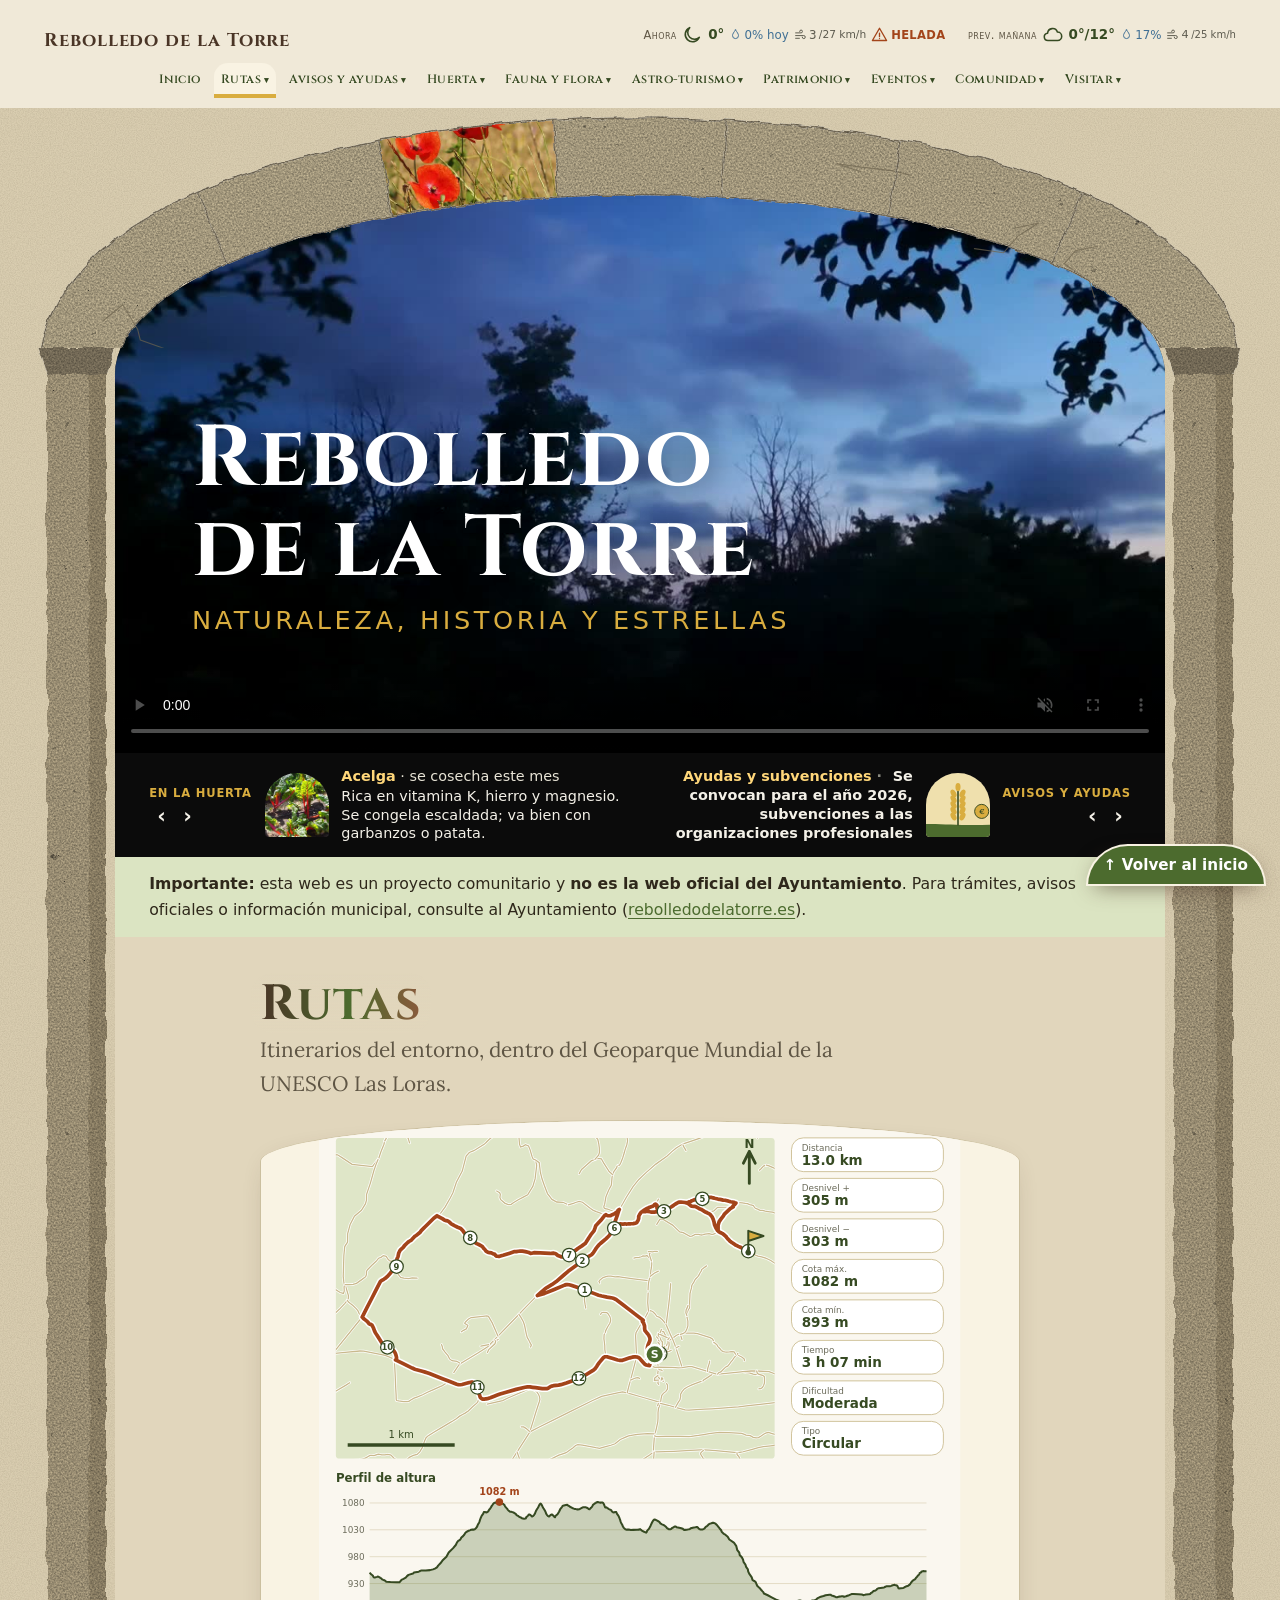
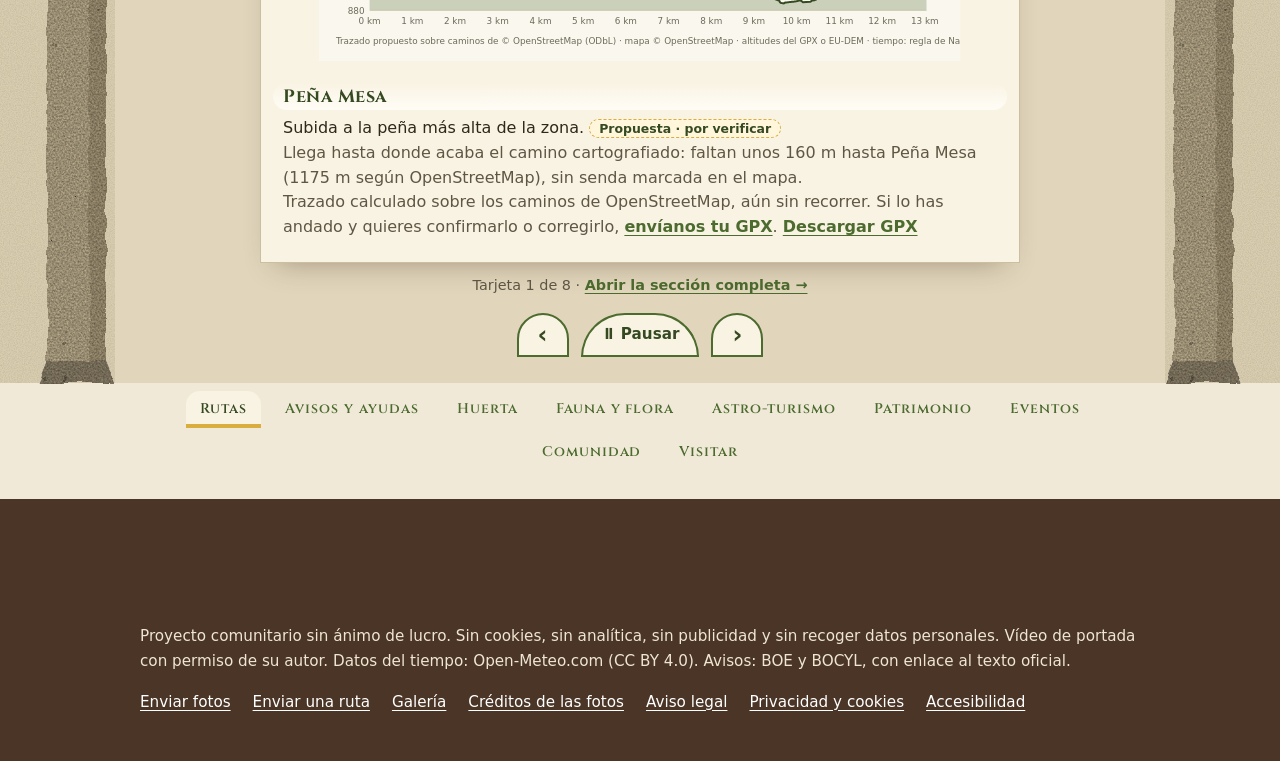
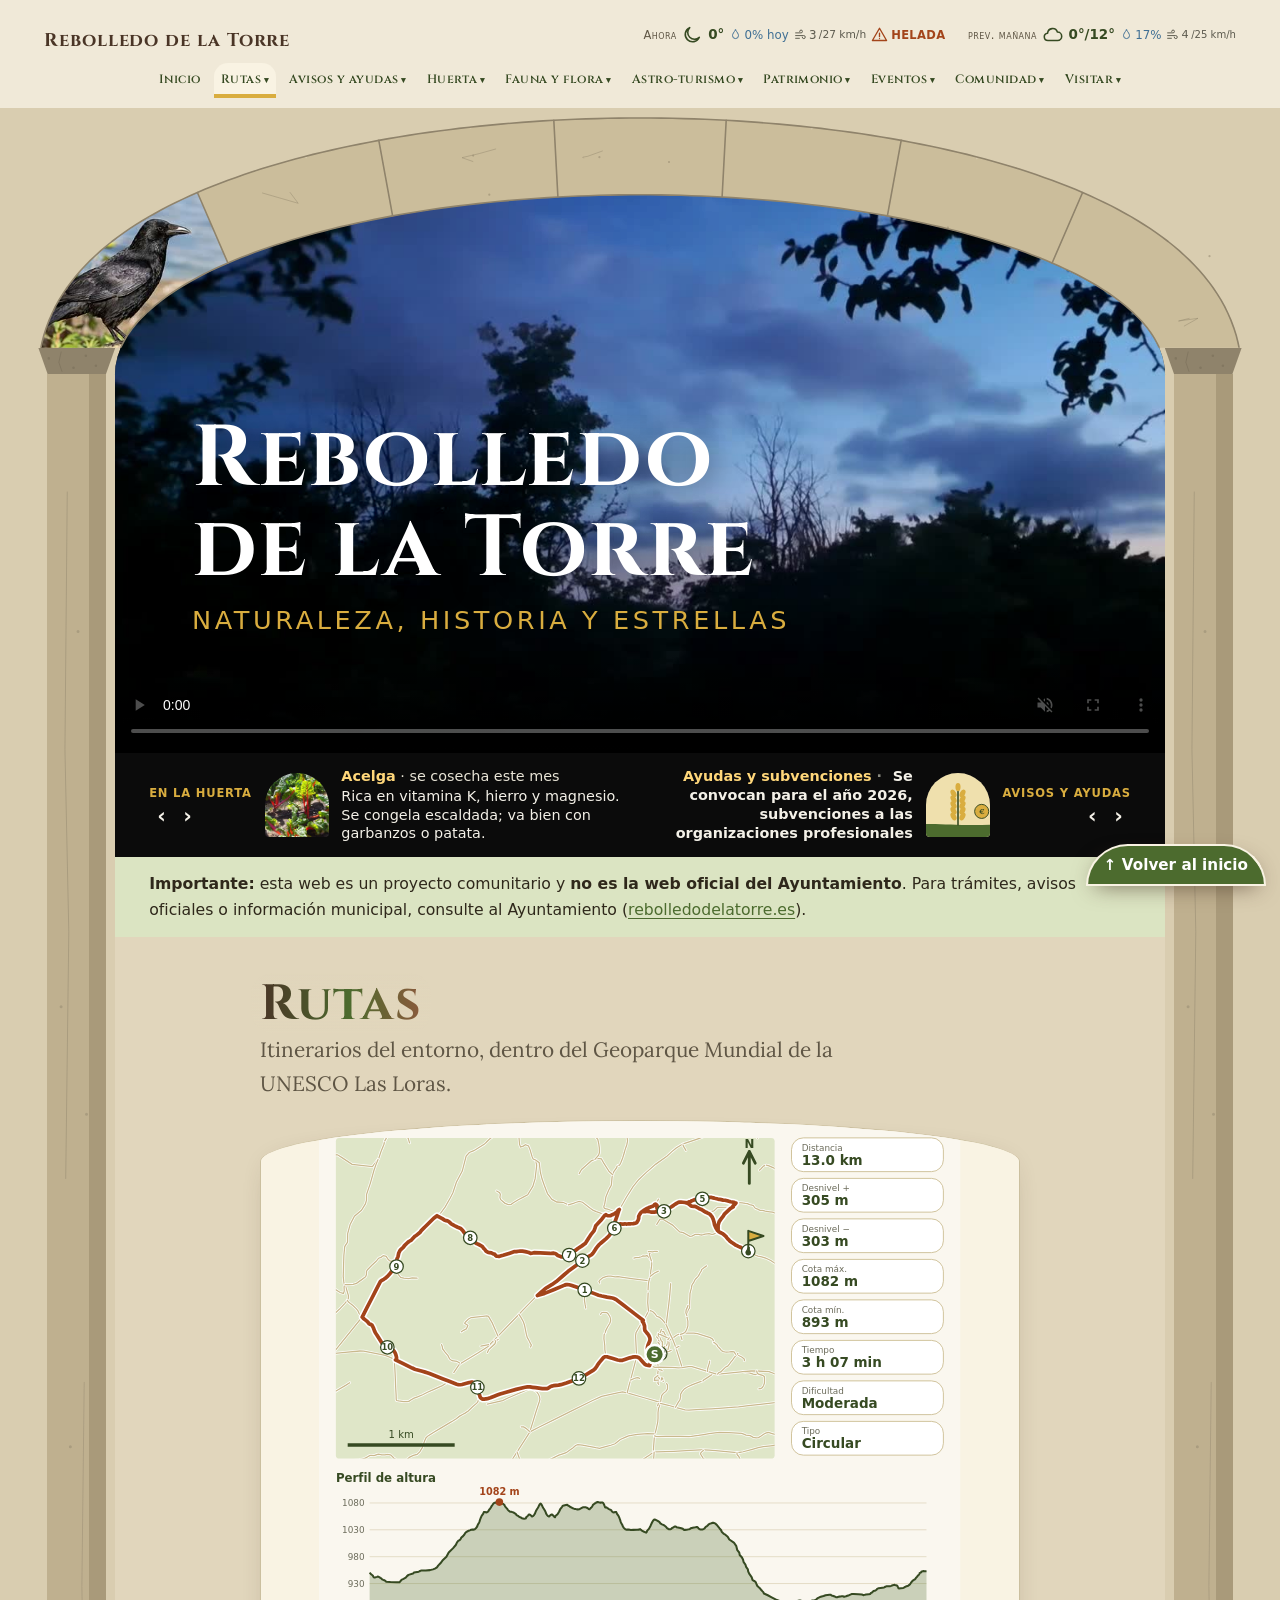
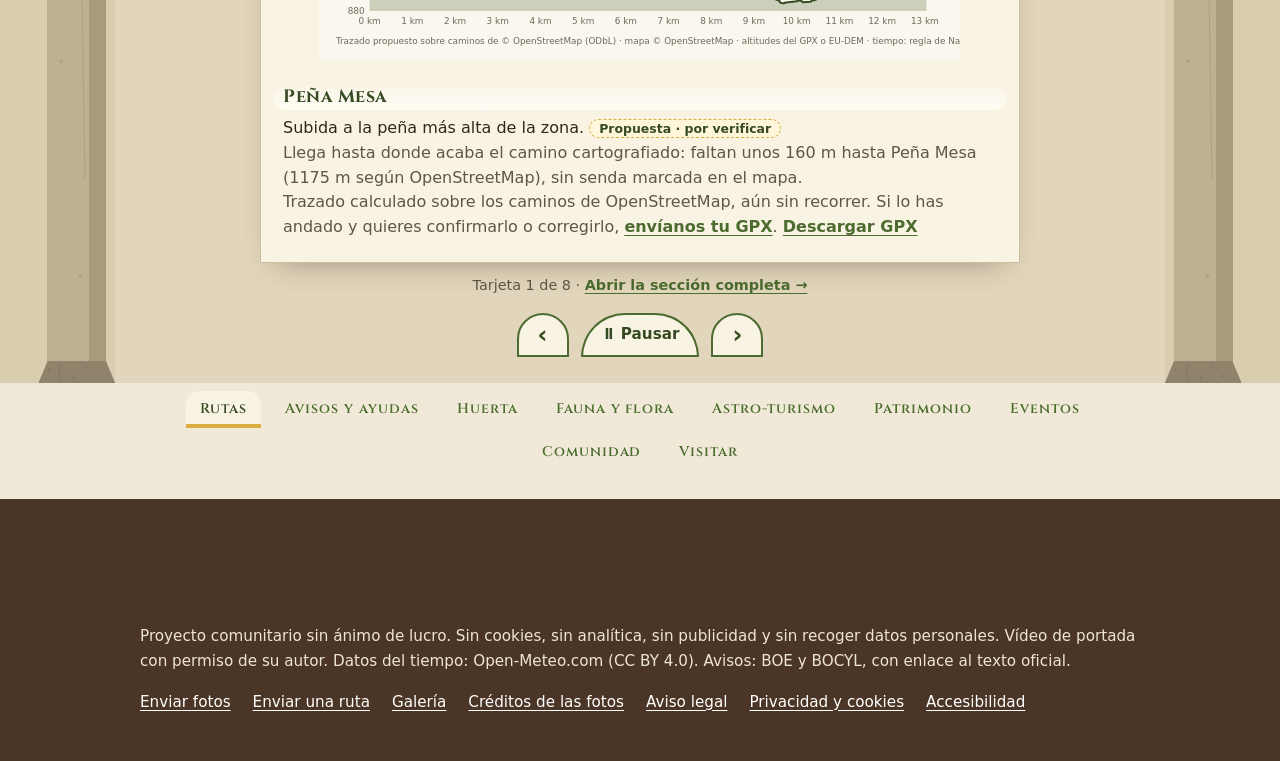
